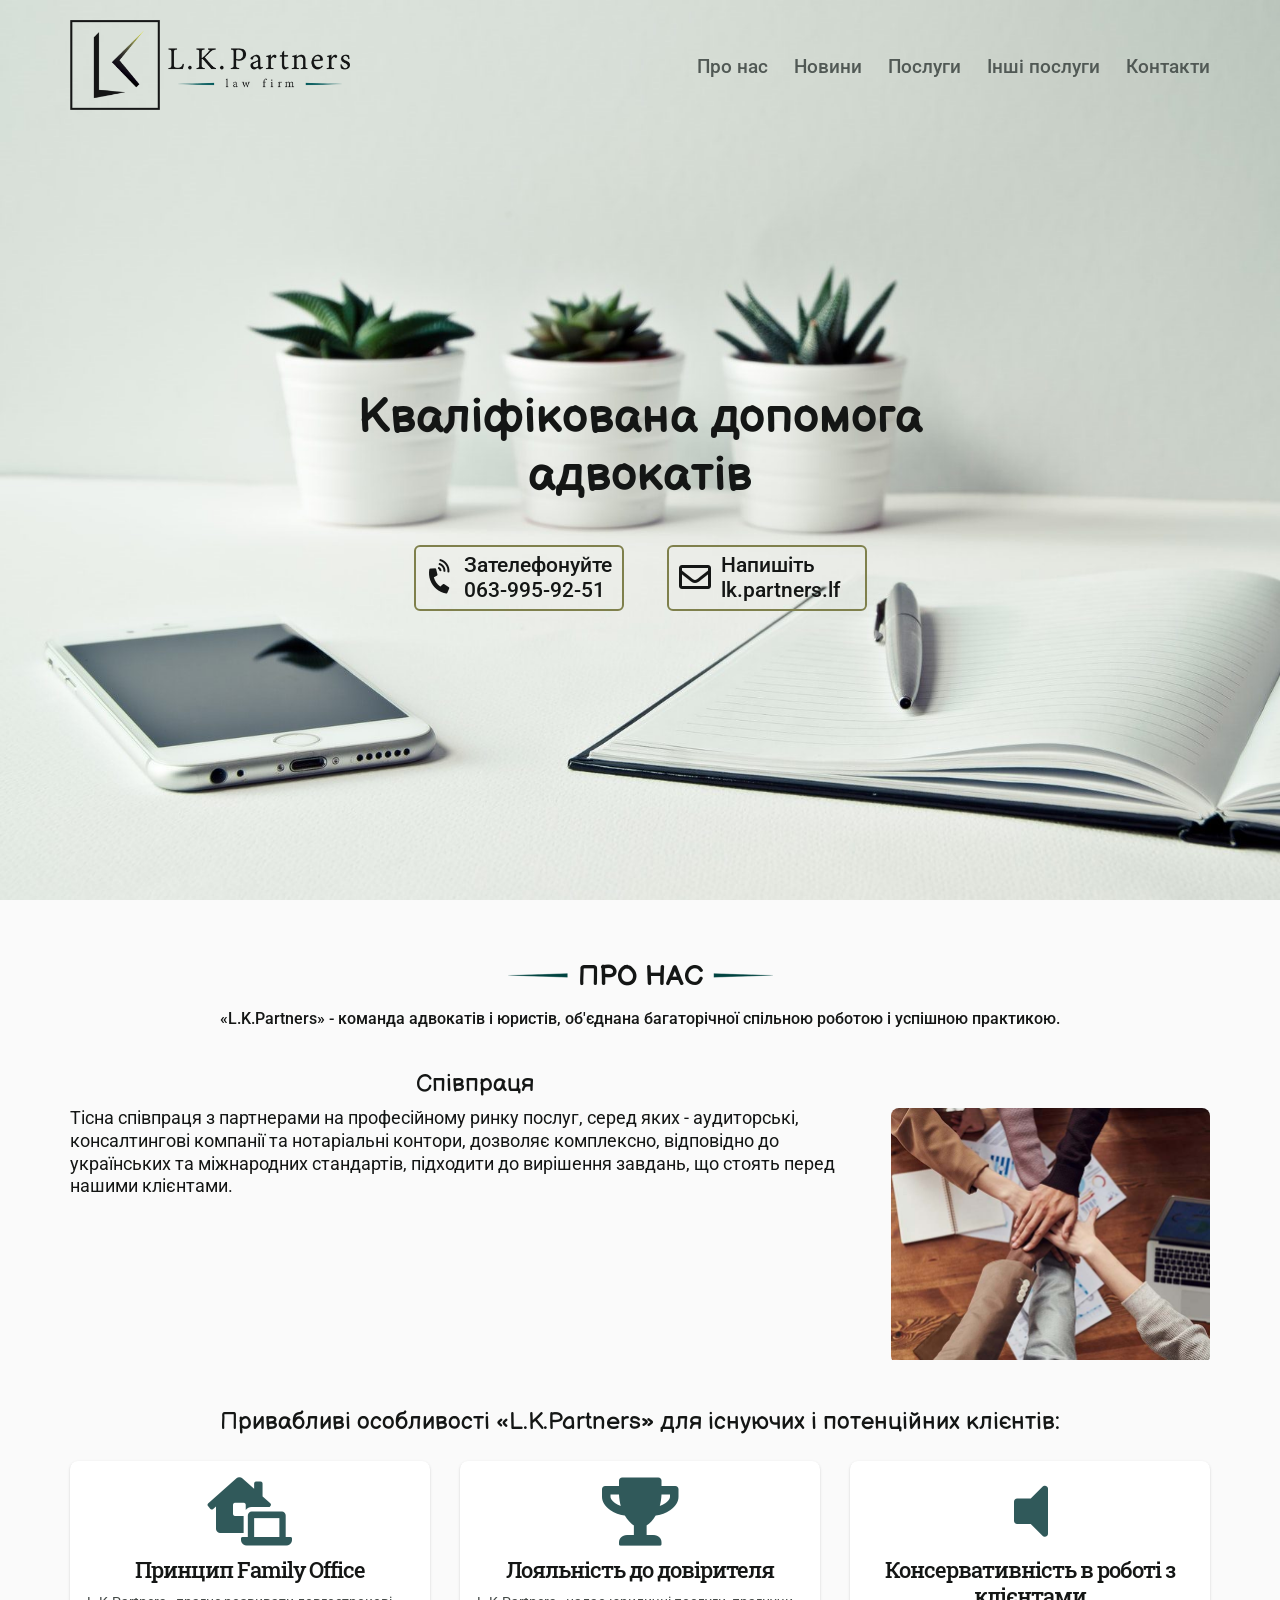
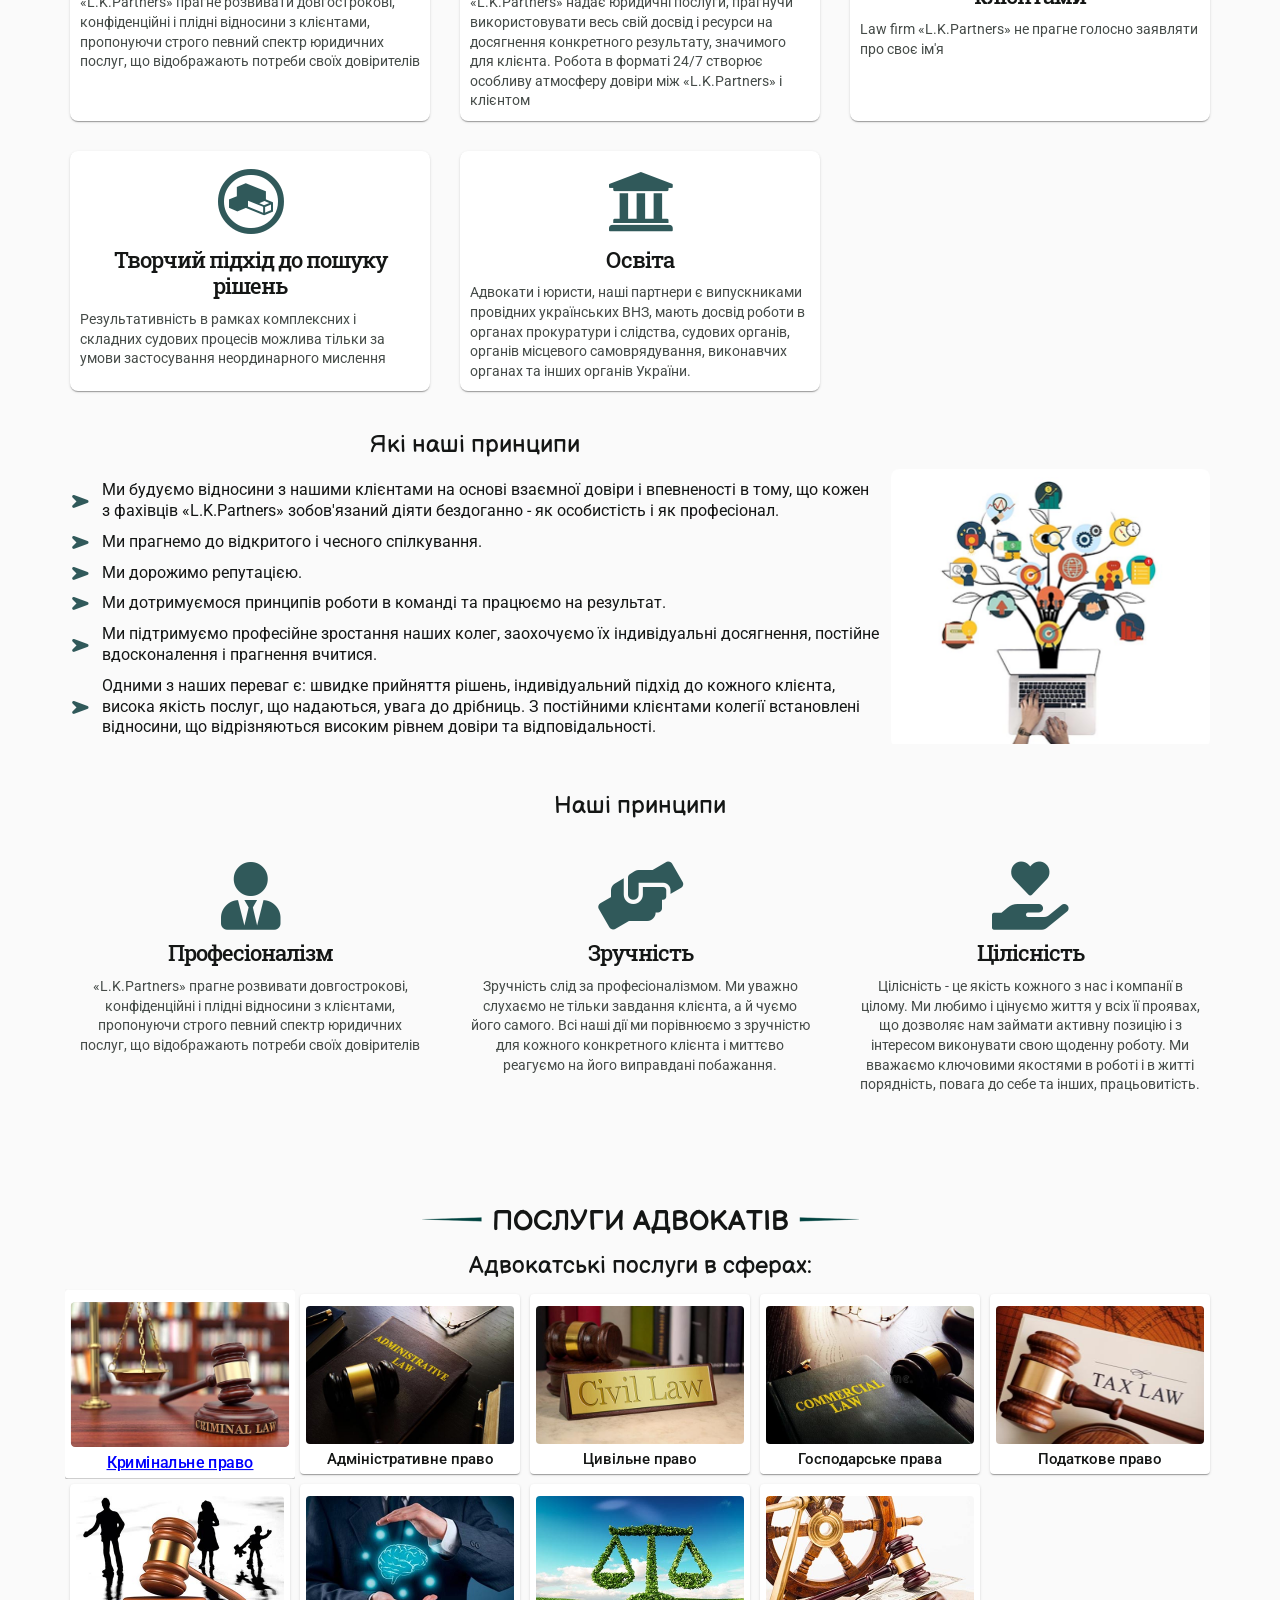
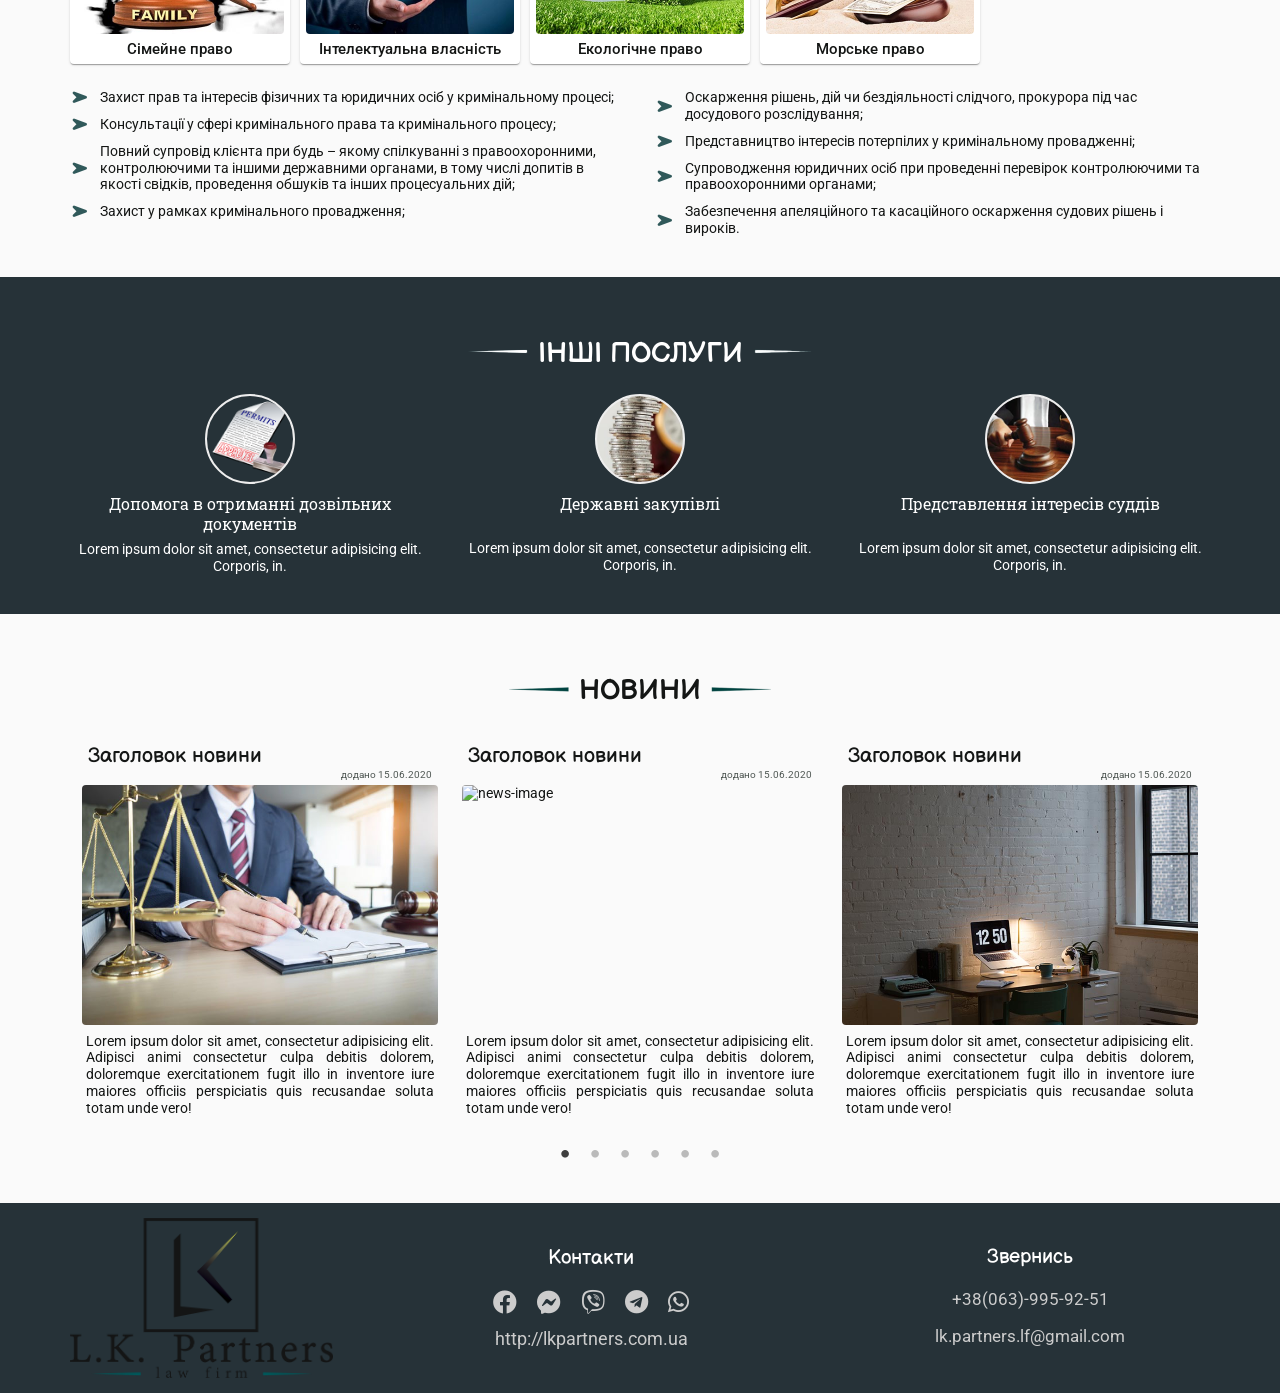
==== docs/index.html @ eb54e9d0 "make one tabs" ====
<!DOCTYPE html>
<html lang="ua">
<head>
    <meta charset="UTF-8">
    <meta name="keywords" content="lkpartners l.k.partners lkpartners.com.ua">
    <meta name="viewport"
          content="width=device-width, user-scalable=yes, initial-scale=1.0">
    <meta http-equiv="X-UA-Compatible" content="ie=edge">
    <title>L.K. Partners</title>
    <link type="image/png" rel="shortcut icon" href="img/logo16.ico">
    <link href="https://fonts.googleapis.com/css2?family=Roboto+Slab:wght@500&display=swap" rel="stylesheet">
    <link href="https://fonts.googleapis.com/css2?family=Roboto:ital,wght@0,300;0,400;0,500;0,700;1,400;1,500&display=swap" rel="stylesheet">
    <link href="https://fonts.googleapis.com/css2?family=Balsamiq+Sans:ital,wght@0,400;0,700;1,400;1,700&display=swap" rel="stylesheet">
    <link rel="stylesheet" href="css/slick.css">
    <link rel="stylesheet" href="css/slick-theme.css">
    <link rel="stylesheet" href="css/style.css">
</head>
<body>

    <header class="header pos-relative">
        <div class="header__wrapper">
            <div class="container d-flex align-items-center justify-content-between pos-relative">
                <a href="http://lkpartners.com.ua" class="header__logo">
                    <img src="img/logo-1.png" alt="lkpartners-logo">
                </a>
                <nav class="nav">
                    <div class="nav__btn">
                        <span class="nav__btn-bar"></span>
                        <span class="nav__btn-bar"></span>
                        <span class="nav__btn-bar"></span>
                    </div>
                    <ul class="nav__list d-flex align-items-center justify-content-between flex-wrap flex-md-column align-items-md-start pos-relative">
                        <li class="nav__close">
                            <i class="fas fa-times"></i>
                        </li>
                        <li class="nav__item"><a class="nav__link" href="#about">Про нас</a></li>
                        <li class="nav__item"><a class="nav__link" href="#news">Новини</a></li>
                        <li class="nav__item"><a class="nav__link" href="#services">Послуги</a></li>
                        <li class="nav__item"><a class="nav__link" href="#other-services">Інші послуги</a></li>
                        <li class="nav__item"><a class="nav__link" href="#contacts">Контакти</a></li>
                    </ul>
                </nav>
            </div>
        </div>

        <div class="header__info">
            <h1 class="header__title">Кваліфікована допомога адвокатів</h1>
            <div class="header__buttons text-center">
                <a class="btn btn--phone text-left" href="tel:+30639959251">
                    <div class="btn__text">
                        <span>Зателефонуйте</span>
                        <span>063-995-92-51</span>
                    </div>
                </a>
                <a class="btn btn--email text-left" href="mailto:lk.partners.lf@gmail.com">
                    <div class="btn__text">
                        <span>Напишіть</span>
                        <span>lk.partners.lf</span>
                    </div>
                </a>
            </div>
        </div>
    </header>
    <!-- / header -->
    <main>
        <section class="section about" id="about">
            <div class="container">
                <h2 class="section__title">Про нас</h2>
                <h3 class="section__subtitle">«L.K.Partners» - команда адвокатів і юристів, об'єднана багаторічної спільною роботою і успішною практикою.</h3>
                <article class="about__coop clearfix">
                    <div class="about__img">
                        <img src="img/cooperation.jpg" alt="cooperation-img">
                    </div>
                    <h4 class="about__coop-title">Співпраця</h4>
                    <p class="about__coop-text">Тісна співпраця з партнерами на професійному ринку послуг, серед яких - аудиторські, консалтингові компанії та нотаріальні контори, дозволяє комплексно, відповідно до українських та міжнародних стандартів, підходити до вирішення завдань, що стоять перед нашими клієнтами.</p>
                </article>
                <section class="about__coop">
                    <h4 class="about__coop-title mb-4">Привабливі особливості «L.K.Partners» для існуючих і потенційних клієнтів:</h4>
                    <div class="row mt-4">
                        <div class="d-flex  col-4 col-sm-6 col-xs-12">
                            <article class="cart">
                                <h4 class="cart__title cart__title--house">Принцип Family Office</h4>
                                <p class="cart__text">«L.K.Partners» прагне розвивати довгострокові, конфіденційні і плідні відносини з клієнтами, пропонуючи строго певний спектр юридичних послуг, що відображають потреби своїх довірителів</p>
                            </article>
                        </div>
                        <div class="d-flex  col-4 col-sm-6 col-xs-12">
                            <article class="cart">
                                <h4 class="cart__title cart__title--trophy">Лояльність до довірителя</h4>
                                <p class="cart__text">«L.K.Partners» надає юридичні послуги, прагнучи використовувати весь свій досвід і ресурси на досягнення конкретного результату, значимого для клієнта. Робота в форматі 24/7 створює особливу атмосферу довіри між «L.K.Partners» і клієнтом</p>
                            </article>
                        </div>
                        <div class="d-flex  col-4 col-sm-6 col-xs-12">
                            <article class="cart">
                                <h4 class="cart__title cart__title--silent">Консервативність в роботі з клієнтами</h4>
                                <p class="cart__text">Law firm «L.K.Partners» не прагне голосно заявляти про своє ім'я</p>
                            </article>
                        </div>
                        <div class="d-flex  col-4 col-sm-6 col-xs-12">
                            <article class="cart">
                                <h4 class="cart__title cart__title--creative">Творчий підхід до пошуку рішень</h4>
                                <p class="cart__text">Результативність в рамках комплексних і складних судових процесів можлива тільки за умови застосування неординарного мислення</p>
                            </article>
                        </div>
                        <div class="d-flex  col-4 col-sm-6 col-xs-12">
                            <article class="cart">
                                <h4 class="cart__title cart__title--education">Освіта</h4>
                                <p class="cart__text">Адвокати і юристи, наші партнери є випускниками провідних українських ВНЗ, мають досвід роботи в органах прокуратури і слідства, судових органів, органів місцевого самоврядування, виконавчих органах та інших органів України.</p>
                            </article>
                        </div>
                    </div>
                    <article class="about__coop clearfix">
                        <div class="about__img">
                            <img src="img/principles.jpg" alt="principles-img">
                        </div>
                        <h4 class="about__coop-title">Які наші принципи</h4>
                        <ul class="section__list about__coop-text">
                            <li class="section__list-item">Ми будуємо відносини з нашими клієнтами на основі взаємної довіри і впевненості в тому, що кожен з фахівців «L.K.Partners» зобов'язаний діяти бездоганно - як особистість і як професіонал.</li>
                            <li class="section__list-item">Ми прагнемо до відкритого і чесного спілкування.</li>
                            <li class="section__list-item">Ми дорожимо репутацією.</li>
                            <li class="section__list-item">Ми дотримуємося принципів роботи в команді та працюємо на результат.</li>
                            <li class="section__list-item">Ми підтримуємо професійне зростання наших колег, заохочуємо їх індивідуальні досягнення, постійне вдосконалення і прагнення вчитися.</li>
                            <li class="section__list-item">Одними з наших переваг є: швидке прийняття рішень, індивідуальний підхід до кожного клієнта, висока якість послуг, що надаються, увага до дрібниць. З постійними клієнтами колегії встановлені відносини, що відрізняються високим рівнем довіри та відповідальності.</li>
                        </ul>
                    </article>
                </section>
                <section class="about__coop">
                    <h4 class="about__coop-title mb-4 mt-4">Наші принципи</h4>
                    <div class="row">
                        <div class=" col-4 col-sm-6 col-xs-12">
                            <article class="cart1">
                                <h4 class="cart1__title cart1__title--professional">Професіоналізм</h4>
                                <p class="cart1__text">«L.K.Partners» прагне розвивати довгострокові, конфіденційні і плідні відносини з клієнтами, пропонуючи строго певний спектр юридичних послуг, що відображають потреби своїх довірителів</p>
                            </article>
                        </div>
                        <div class=" col-4 col-sm-6 col-xs-12">
                            <article class="cart1">
                                <h4 class="cart1__title cart1__title--suite">Зручність</h4>
                                <p class="cart1__text">Зручність слід за професіоналізмом. Ми уважно слухаємо не тільки завдання клієнта, а й чуємо його самого. Всі наші дії ми порівнюємо з зручністю для кожного конкретного клієнта і миттєво реагуємо на його виправдані побажання.</p>
                            </article>
                        </div>
                        <div class=" col-4 col-sm-6 col-xs-12">
                            <article class="cart1">
                                <h4 class="cart1__title cart1__title--hand">Цілісність</h4>
                                <p class="cart1__text">Цілісність - це якість кожного з нас і компанії в цілому. Ми любимо і цінуємо життя у всіх її проявах, що дозволяє нам займати активну позицію і з інтересом виконувати свою щоденну роботу. Ми вважаємо ключовими якостями в роботі і в житті порядність, повага до себе та інших, працьовитість.</p>
                            </article>
                        </div>
                    </div>
                </section>
            </div>
        </section>
        <!-- / about section-->
        <section class="section services" id="services">
            <div class="container" id="tabs2">
                <h2 class="section__title">Послуги адвокатів</h2>
                <h3 class="about__coop-title">Адвокатські послуги в сферах:</h3>
                <ul class="services__list services__list--5">
                    <li class="services__list-item"><a class="services__list-link services__list-link--cryminal" href="#cryminal">Кримінальне право</a></li>
                    <li class="services__list-item"><a class="services__list-link services__list-link--admin" href="#admin">Адміністративне право</a></li>
                    <li class="services__list-item"><a class="services__list-link services__list-link--civil" href="#civil">Цивільне право</a></li>
                    <li class="services__list-item"><a class="services__list-link services__list-link--commercial" href="#gosp">Господарське права</a></li>
                    <li class="services__list-item"><a class="services__list-link services__list-link--tax" href="#taxes">Податкове право</a></li>
                    <li class="services__list-item"><a class="services__list-link services__list-link--family" href="#family">Сімейне право</a></li>
                    <li class="services__list-item"><a class="services__list-link services__list-link--intelect" href="#intelect">Інтелектуальна власність</a></li>
                    <li class="services__list-item"><a class="services__list-link services__list-link--environment" href="#eco">Екологічне право</a></li>
                    <li class="services__list-item"><a class="services__list-link services__list-link--maritime" href="#sea">Морське право</a></li>
                </ul>

                <div class="row" id="taxes">
                    <div class="col-6 col-xs-12">
                        <ul class="section__list">
                            <li class="section__list-item">Повну аналітику рішень податкової інстанції;</li>
                            <li class="section__list-item">Аналіз поточної ситуації і розробку варіантів подальших дій;</li>
                            <li class="section__list-item">Повний спектр послуг із забезпечення правомірного захисту інтересів клієнта в судових інстанціях.</li>
                            <li class="section__list-item">Оскарження податкових-повідомлень рішень у адміністративному порядку/судовому порядку.</li>
                        </ul>
                    </div>
                    <div class="col-6 col-xs-12">
                        <ul class="section__list mt-xs-0">
                            <li class="section__list-item">Розблокування /оскарження у адміністративному та судовому порядку рішень податкової про зупинку реєстрації (відмову у реєстрації) податкових накладних.</li>
                            <li class="section__list-item">Оскарження у судовому порядку рішень податкової про включення юридичної особи до переліку ризикових</li>
                        </ul>
                    </div>
                </div>
                 <!--/ #taxes-->
                <div class="row" id="family">
                    <div class="col-6 col-xs-12">
                        <ul class="section__list">
                            <li class="section__list-item">Підготовка позовної заяви та представництво інтересів у суді пов’язаних із розірванням шлюбу</li>
                            <li class="section__list-item">Поділ майна подружжя.</li>
                            <li class="section__list-item">Поділ майна, спільно нажитого в цивільному шлюбі.</li>
                            <li class="section__list-item">Аліментні спори.</li>
                            <li class="section__list-item">Спори про опіку над дитиною.</li>
                        </ul>
                    </div>
                    <div class="col-6 col-xs-12">
                        <ul class="section__list mt-xs-0">
                            <li class="section__list-item">Визначення місця проживання неповнолітньої дитини;</li>
                            <li class="section__list-item">Спори щодо встановлення місця проживання дитини.</li>
                            <li class="section__list-item">Отримання дозволу від батька на виїзд дитини за кордон.</li>
                            <li class="section__list-item">Позбавлення батьківських прав.</li>
                            <li class="section__list-item">Усиновлення.</li>
                        </ul>
                    </div>
                </div>
                <!--/ #family-->
                <div class="row" id="intelect">
                    <div class="col-12 mt-2">
                        <p><strong>Право інтелектуальної власності</strong> — це право особи на результат інтелектуальної, творчої діяльності або на інший об’єкт права інтелектуальної власності. Право інтелектуальної власності становлять особисті майнові та немайнові права інтелектуальної власності. Право інтелектуальної власності є непорушним. Ніхто не може бути позбавлений права інтелектуальної власності чи обмежений у його здійсненні. Якщо Ваші права  намагається зазіхнути або вже зазіхнув на Ваші законні права, адвокат з інтелектуальної власності захистить права та інтереси в судовому порядку.</p>
                        <h5 class="mt-3 text-center ff-balsamic fz-15">Адвокатське об’єднання «L.K. PARTNERS» надає нашим Клієнтам комплексний <strong>захист прав інтелектуальної власності</strong>, включаючи усі необхідні юридичні послуги:</h5>
                    </div>
                    <div class="col-6 col-xs-12">
                        <ul class="section__list">
                            <li class="section__list-item">Юридична консультація та аналіз ситуації клієнта;</li>
                            <li class="section__list-item">Правова оцінка об’єкта;</li>
                            <li class="section__list-item">Вирішення спору на стадії досудових розглядів;</li>
                            <li class="section__list-item">Захист і представництво Клієнта в суді;</li>
                        </ul>
                    </div>
                    <div class="col-6 col-xs-12">
                        <ul class="section__list">
                            <li class="section__list-item">Підготовка претензій про порушення інтелектуальних прав;</li>
                            <li class="section__list-item">Проведення реєстрації авторських прав в Україні;</li>
                            <li class="section__list-item">Супровід реєстрації договорів про авторські права;</li>
                        </ul>
                    </div>
                    <div class="col-12">
                        <h5 class="mt-3 text-center ff-balsamic fz-15">Адвокатське об’єднання «L.K. PARTNERS» надає послуги щодо складення договорів у сфері інтелектуальної власності: </h5>
                    </div>
                    <div class="col-6 col-xs-12">
                        <ul class="section__list">
                            <li class="section__list-item">Ліцензія на використання об’єкта права інтелектуальної власності;</li>
                            <li class="section__list-item">Ліцензійний договір;</li>
                            <li class="section__list-item">Договір про створення за замовленням і використання об’єкта права інтелектуальної власності;</li>
                            <li class="section__list-item">Договір про передання виключних майнових прав інтелектуальної власності;</li>
                            <li class="section__list-item">Інший договір щодо розпоряджання майновими правами інтелектуальної власності.</li>
                            <li class="section__list-item">Договір про розподіл майнових прав на службовий твір;</li>
                            <li class="section__list-item">Договір між співавторами твору;</li>
                            <li class="section__list-item">Договір про передачу (відчуження) майнових прав суб’єктів авторського права і суміжних прав;</li>
                            <li class="section__list-item">Договір про передачу виключного (невиключного) права на використання об’єктів авторського права і суміжних прав;</li>
                        </ul>
                    </div>
                    <div class="col-6 col-xs-12">
                        <ul class="section__list">
                            <li class="section__list-item">Договір замовлення;</li>
                            <li class="section__list-item">Договір про колективне управління майновими правами суб’єктів авторського права і суміжних прав;</li>
                            <li class="section__list-item">Договір між організацією колективного управління та особою, яка використовує об’єкти авторського права і суміжних прав;</li>
                            <li class="section__list-item">Договір про виплату відрахувань виробниками та імпортерами обладнання і матеріальних носіїв, із застосуванням яких у домашніх умовах можна здійснити відтворення творів і виконань, зафіксованих у фонограмах та відеограмах;</li>
                            <li class="section__list-item">Договір про виплату винагороди за використання опублікованих з комерційною метою фонограм, відеограм, їх примірників та зафіксованих у них виконань (стаття 43 Закону);</li>
                            <li class="section__list-item">Інші договори у сфері авторського права і суміжних прав.</li>
                        </ul>
                    </div>
                    <div class="col-12">
                        <h5 class="mt-3 text-center ff-balsamic fz-15">При складанні проекту договору у сфері інтелектуальної власності адвокатське об’єднання «L.K. PARTNERS» ураховує усі обов’язкові (істотні) умови договору, а саме:</h5>
                    </div>
                    <div class="col-6 col-xs-12">
                        <ul class="section__list">
                            <li class="section__list-item">Вид ліцензії;</li>
                            <li class="section__list-item">Конкретні права, що надаються за договором;</li>
                            <li class="section__list-item">Спосіб (способи) використання об’єкта авторського права і суміжних прав;</li>
                        </ul>
                    </div>
                    <div class="col-6 col-xs-12">
                        <ul class="section__list">
                            <li class="section__list-item">Строк дії договору;</li>
                            <li class="section__list-item">Територія, на яку поширюється передаване право;</li>
                            <li class="section__list-item">Розмір, порядок і строки виплати винагороди за використання об’єкта авторського права і суміжних прав.</li>
                        </ul>
                    </div>
                    <div class="col-12">
                        <h5 class="mt-3 text-center ff-balsamic fz-15">Також ми враховуємо окремі побажання клієнта щодо інших умов договору. До інших умов, які доцільно включити у договір, слід віднести:</h5>
                    </div>
                    <div class="col-6 col-xs-12">
                        <ul class="section__list">
                            <li class="section__list-item">Визначення термінів, що використовуються в договорі, якщо вони мають свої особливості практичного застосування;</li>
                            <li class="section__list-item">Передбачення відповідальності сторін договору;</li>
                            <li class="section__list-item">Врегулювання спірних проблемних питань, пов’язаних із договірними відносинами;</li>
                        </ul>
                    </div>
                    <div class="col-6 col-xs-12">
                        <ul class="section__list">
                            <li class="section__list-item">Визначення тиражу виготовлення примірників твору (щодо видавничого договору);</li>
                            <li class="section__list-item">Дії сторін у разі виникнення форс-мажорних обставин;</li>
                            <li class="section__list-item">Та інші необхідні умови, визначені на розсуд сторін договору.</li>
                        </ul>
                    </div>
                </div>
                <!--/ #intelect-->
                <div class="row" id="eco">
                    <div class="col-12 ">
                        <h5 class="mt-3 text-center ff-balsamic fz-15">Найбільш поширеними справами, з якими найчастіше стикаються наші адвокати при веденні справ даної категорії є:</h5>
                        <ul class="section__list">
                            <li class="section__list-item">Консультування фізичних, юридичних осіб і підприємців з питань екологічного законодавства, ведення екологічної звітності, в сфері застосування, в тому числі, фіто-санітарного, санітарно-епідеміологічного законодавства, розробка правил екологічної безпеки або застосування норм екологічного законодавства в поточній діяльності;</li>
                            <li class="section__list-item">Оформлення та отримання різних дозвільних документів: оформлення та реєстрація технічних умов (на товар, продукцію), отримання дозвільної документації, відповідно до санітарно-епідеміологічного законодавства, отримання ліцензій та дозволів, отримання документів в сфері надрокористування, дозвіл на користування живими ресурсами, оформлення права користування лісом, спеціальне водокористування, дозвіл на утилізацію відходів, оформлення дозволів на видобуток ресурсів з надр, гірничих відводів, земельних ділянок дл я розробки надр, юридична допомога при отриманні у власність природних об'єктів та інше .;</li>
                            <li class="section__list-item">Правовий аналіз документації (договорів, нормативів і т.д.) на предмет відповідності нормам екологічного права;</li>
                            <li class="section__list-item">Розробка договорів з урахуванням вимог екологічних норм і правил, у тому числі з встановленням гранично допустимих нормативів викидів;</li>
                            <li class="section__list-item">Правовий супровід при зверненні за проведенням екологічної експертизи виробничих об'єктів;</li>
                            <li class="section__list-item">Захист інтересів клієнта при розгляді спорів, пов'язаних з претензіями контрольних і наглядових органів про відшкодування екологічного збитку, представництво в органах Державної екологічної інспекції, суді,</li>
                            <li class="section__list-item">Захист від штрафів, санкцій і звинувачень, від залучення до адміністративної, кримінальної відповідальності за порушення в сфері екологічних правопорушень, захист від неякісної продукції, захист від забруднень житлових зон;</li>
                            <li class="section__list-item">Відшкодування шкоди, заподіяної здоров'ю та (або) майну фізичної особи в результаті негативного впливу на навколишнє середовище, відшкодування шкоди, заподіяної майну юридичної особи внаслідок негативного впливу на навколишнє середовище; Ведення екологічних суперечок - напрямок практики, яким готові зайнятися найбільш досвідчені адвокати по екологічного права, які мають значні пізнання галузевого законодавства, різних технічних вимог, правової доктрини і судової практики. Завдяки ретельній попередній опрацювання питання ми маємо один з найвищих показників виграних екологічних суперечок.</li>
                        </ul>
                    </div>
                </div>
                 <!--/ #eco-->
                <div class="row" id="sea">
                    <div class="col-6 col-xs-12">
                        <ul class="section__list">
                            <li class="section__list-item">Спори, пов'язані з коносаментами і договорами фрахтування судна;</li>
                            <li class="section__list-item">Сіткнення суден, посадка на мілину, загальні аварії;</li>
                            <li class="section__list-item">Спори щодо небезпечних портів і причалів;</li>
                            <li class="section__list-item">Сятування, буксирування, підйом затонулих суден;</li>
                            <li class="section__list-item">Сатримання, арешт і звільнення судів від арешту;</li>
                            <li class="section__list-item">Суднобудування і ремонт суден, покупка і продаж судів, а також питання корпоративних поглинань і акціонерних угод, реєстрація іпотеки судів;</li>
                            <li class="section__list-item">Поліси морського страхування і перестрахування, а також страхові суперечки (включаючи страхування відповідальності перед третіми особами;</li>
                        </ul>
                    </div>
                    <div class="col-6 col-xs-12">
                        <ul class="section__list mt-xs-0">
                            <li class="section__list-item">Позови і претензії з боку пасажирів та екіпажу, травми і професійні захворювання;</li>
                            <li class="section__list-item">Екологічної шкоди, розлив бункерного палива та забруднення навколишнього середовища, питання утилізації суден;</li>
                            <li class="section__list-item">Консультування судновласників, фрахтувальників і вантажовласників з усіх аспектів піратських нападів, включаючи юридичні та практичні аспекти реагування на захоплення суден, їх звільнення, страхування судів і зниження ймовірності подібних подій в майбутньому;</li>
                            <li class="section__list-item">Взаємодія з місцевими та міжнародними органами, представлення інтересів клієнтів в ході офіційних розслідувань і інспекцій</li>
                            <li class="section__list-item">Яхтинг (продаж, покупка, договори на будівництво нових яхт, страхування, фінансування, суперечки з фрахтування, комерційні суперечки).</li>
                        </ul>
                    </div>
                </div>
                <!-- / #sea-->
                <div class="row" id="cryminal">
                    <div class="col-6 col-xs-12">
                        <ul class="section__list">
                            <li class="section__list-item">Захист прав та інтересів фізичних та юридичних осіб у кримінальному процесі;</li>
                            <li class="section__list-item">Консультації у сфері кримінального права та кримінального процесу;</li>
                            <li class="section__list-item">Повний супровід клієнта при будь – якому спілкуванні з правоохоронними, контролюючими та іншими державними органами, в тому числі допитів в якості свідків, проведення обшуків та інших процесуальних дій;</li>
                            <li class="section__list-item">Захист у рамках кримінального провадження;</li>
                        </ul>
                    </div>
                    <div class="col-6 col-xs-12">
                        <ul class="section__list mt-xs-0">
                            <li class="section__list-item">Оскарження рішень, дій чи бездіяльності слідчого, прокурора під час досудового розслідування;</li>
                            <li class="section__list-item">Представництво інтересів потерпілих у кримінальному провадженні;</li>
                            <li class="section__list-item">Супроводження юридичних осіб при проведенні перевірок контролюючими та правоохоронними органами;</li>
                            <li class="section__list-item">Забезпечення апеляційного та касаційного оскарження судових рішень і вироків.</li>
                        </ul>
                    </div>
                </div>
                <!--/ #cryminal-->
                <div class="row" id="admin">
                    <div class="col-6 col-xs-12">
                        <ul class="section__list">
                            <li class="section__list-item">Lorem ipsum dolor sit amet.Lorem ipsum dolor sit amet.</li>
                            <li class="section__list-item">захист у рамках кримінального провадженнязахист у рамках кримінального провадження;;</li>
                        </ul>
                    </div>
                    <div class="col-6 col-xs-12">
                        <ul class="section__list mt-xs-0">
                            <li class="section__list-item"> Lorem ipsum dolor sit amet. Lorem ipsum dolor sit amet.</li>
                            <li class="section__list-item">Lorem ipsum dolor sit amet. Lorem ipsum dolor sit amet.</li>
                        </ul>
                    </div>
                </div>
                <!--/ #admin-->
                <div class="row" id="civil">
                    <div class="col-6 col-xs-12">
                        <ul class="section__list" >
                            <li class="section__list-item">Визнання і припинення права власності;</li>
                            <li class="section__list-item">Стягнення заборгованості;</li>
                            <li class="section__list-item">Спадкування;</li>
                            <li class="section__list-item">Захист прав інтелектуальної власності;</li>
                            <li class="section__list-item">Захист прав споживачів;</li>
                            <li class="section__list-item">Відшкодування матеріальної та моральної шкоди;</li>
                            <li class="section__list-item">Визнання договору недійсним, визнання договору укладеним, розірвання договору;</li>
                        </ul>
                    </div>
                    <div class="col-6 col-xs-12">
                        <ul class="section__list mt-xs-0">
                            <li class="section__list-item">Поділ спільної власності, поділ часткової власності в натурі, встановлення порядку користування майном;</li>
                            <li class="section__list-item">Захист честі, гідності і ділової репутації;</li>
                            <li class="section__list-item">Кредитні спори;</li>
                            <li class="section__list-item">Встановлення фактів, що мають юридичне значення;</li>
                            <li class="section__list-item">Витребування майна з чужого володіння та інші спори;</li>
                        </ul>
                    </div>
                </div>
                <!--/ #civil-->
                <div class="row" id="gosp">
                    <div class="col-6 col-xs-12">
                        <ul class="section__list">
                            <li class="section__list-item">Стягнення дебіторської заборгованості</li>
                            <li class="section__list-item">Відшкодування збитків, матеріальної шкоди</li>
                            <li class="section__list-item">Стягнення штрафних санкцій</li>
                            <li class="section__list-item">Визнання договорів недійсними</li>
                            <li class="section__list-item">Захист прав власності</li>
                            <li class="section__list-item">Складання будь-яких процесуальних документів (договорів, угод, *претензій, позовів, заперечень, скарг і клопотань), а також юридичний аналіз документів;</li>
                        </ul>
                    </div>
                    <div class="col-6 col-xs-12">
                        <ul class="section__list mt-xs-0">
                            <li class="section__list-item">Представництво інтересів юридичної особи або приватного підприємця в господарському суді;</li>
                            <li class="section__list-item">Оскарження рішень суду, представництво інтересів клієнта в рамках апеляційного та касаційного провадження;</li>
                            <li class="section__list-item">Супровід процедури банкрутства;</li>
                        </ul>
                    </div>
                </div>
                <!--/ #gosp-->
            </div>
            <!-- / #tabs2-->
        </section>
        <!-- / services section-->
        <section class="section other-services" id="other-services">
            <div class="container">
                <h2 class="section__title section__title--white mb-4">Інші послуги</h2>
                <div class="row">
                    <div class=" col-4 col-sm-6 col-xs-12">
                        <article class="roundcard">
                            <h3 class="roundcard__title roundcard__title--documents">Допомога в отриманні дозвільних документів</h3>
                            <div class="roundcard__text text-center">Lorem ipsum dolor sit amet, consectetur adipisicing elit. Corporis, in.</div>
                        </article>
                    </div>
                    <div class=" col-4 col-sm-6 col-xs-12">
                        <article class="roundcard">
                            <h3 class="roundcard__title roundcard__title--buy">Державні закупівлі</h3>
                            <div class="roundcard__text text-center">Lorem ipsum dolor sit amet, consectetur adipisicing elit. Corporis, in.</div>
                        </article>
                    </div>
                    <div class=" col-4 col-sm-6 col-xs-12">
                        <article class="roundcard">
                            <h3 class="roundcard__title roundcard__title--judges">Представлення інтересів суддів</h3>
                            <div class="roundcard__text text-center">Lorem ipsum dolor sit amet, consectetur adipisicing elit. Corporis, in.</div>
                        </article>
                    </div>
                </div>
            </div>
        </section>
        <!-- / other-services section-->
        <section class="news section" id="news">
            <div class="container">
                <h2 class="section__title mb-4">Новини</h2>
                <div class="news__slider">
                    <article class="news__item">
                        <h5 class="news__item-title">Заголовок новини</h5>
                        <span class="news__item-date">додано 15.06.2020</span>
                        <a class="news__item-img" href="#">
                            <img class="news__item-pic" src="img/lawyer.jpg" alt="news-image">
                        </a>
                        <div class="news__item-text">Lorem ipsum dolor sit amet, consectetur adipisicing elit. Adipisci animi consectetur culpa debitis dolorem, doloremque exercitationem fugit illo in inventore iure maiores officiis perspiciatis quis recusandae soluta totam unde vero!</div>
                    </article>
                    <article class="news__item">
                        <h5 class="news__item-title">Заголовок новини</h5>
                        <span class="news__item-date">додано 15.06.2020</span>
                        <a class="news__item-img" href="#">
                            <img class="news__item-pic" src="img/hummer-img.jpg" alt="news-image">
                        </a>
                        <div class="news__item-text">Lorem ipsum dolor sit amet, consectetur adipisicing elit. Adipisci animi consectetur culpa debitis dolorem, doloremque exercitationem fugit illo in inventore iure maiores officiis perspiciatis quis recusandae soluta totam unde vero!</div>
                    </article>
                    <article class="news__item">
                        <h5 class="news__item-title">Заголовок новини</h5>
                        <span class="news__item-date">додано 15.06.2020</span>
                        <a class="news__item-img" href="#">
                            <img class="news__item-pic" src="img/banner1.jpg" alt="news-image">
                        </a>
                        <div class="news__item-text">Lorem ipsum dolor sit amet, consectetur adipisicing elit. Adipisci animi consectetur culpa debitis dolorem, doloremque exercitationem fugit illo in inventore iure maiores officiis perspiciatis quis recusandae soluta totam unde vero!</div>
                    </article>
                    <article class="news__item">
                        <h5 class="news__item-title">Заголовок новини</h5>
                        <span class="news__item-date">додано 15.06.2020</span>
                        <a class="news__item-img" href="#">
                            <img  class="news__item-pic" src="img/banner2.jpg" alt="news-image">
                        </a>
                        <div class="news__item-text">Lorem ipsum dolor sit amet, consectetur adipisicing elit. Adipisci animi consectetur culpa debitis dolorem, doloremque exercitationem fugit illo in inventore iure maiores officiis perspiciatis quis recusandae soluta totam unde vero!</div>
                    </article>
                    <article class="news__item">
                        <h5 class="news__item-title">Заголовок новини</h5>
                        <span class="news__item-date">додано 15.06.2020</span>
                        <a class="news__item-img" href="#">
                            <img class="news__item-pic" src="img/banner3.jpg" alt="news-image">
                        </a>
                        <div class="news__item-text">Lorem ipsum dolor sit amet, consectetur adipisicing elit. Adipisci animi consectetur culpa debitis dolorem, doloremque exercitationem fugit illo in inventore iure maiores officiis perspiciatis quis recusandae soluta totam unde vero!</div>
                    </article>
                    <article class="news__item">
                        <h5 class="news__item-title">Заголовок новини</h5>
                        <span class="news__item-date">додано 15.06.2020</span>
                        <a class="news__item-img" href="#">
                            <img class="news__item-pic" src="img/banner0.jpg" alt="news-image">
                        </a>
                        <div class="news__item-text">Lorem ipsum dolor sit amet, consectetur adipisicing elit. Adipisci animi consectetur culpa debitis dolorem, doloremque exercitationem fugit illo in inventore iure maiores officiis perspiciatis quis recusandae soluta totam unde vero!</div>
                    </article>
                </div>
            </div>
        </section>
    </main>
    <!-- /main -->
    <footer class="footer d-flex align-items-center" id="contacts">
        <div class="container">
            <div class="row align-items-center">
                <div class="col-3 d-flex align-items-center d-sm-none">
                    <img src="img/logo.png" alt="lkpartners-logo">
                </div>
                <div class="col-5 col-sm-6 col-xs-12 text-center mb-xs-3">
                    <h5 class="footer__title mb-3 mb-xs-2">Контакти</h5>
                    <nav class="footer__nav">
                        <a class="footer__nav-link" href="#">
                            <i class="fab fa-facebook"></i>
                        </a>
                        <a class="footer__nav-link" href="#"><i class="fab fa-facebook-messenger"></i></a>
                        <a class="footer__nav-link" href="#"><i class="fab fa-viber"></i></a>
                        <a class="footer__nav-link" href="#"><i class="fab fa-telegram"></i></a>
                        <a class="footer__nav-link" href="#"><i class="fab fa-whatsapp"></i></a>
                        <a class="footer__nav-link-last mt-2 link-decor-on-hover" href="http://lkpartners.com.ua">http://lkpartners.com.ua</a>
                    </nav>
                </div>
                <div class="col-4 col-sm-6 col-xs-12 text-center footer__col-4">
                    <h5 class="footer__title text-center mb-3 mb-xs-2">Звернись</h5>
                    <a class="footer__phone mb-2 mb-xs-1 link-decor-on-hover" href="tel:+30639959251">+38(063)-995-92-51</a>
                    <a class="footer__phone link-decor-on-hover" href="mailto:lk.partners.lf@gmail.com">lk.partners.lf@gmail.com</a>
                </div>
            </div>
        </div>
    </footer>
    <!-- / footer -->

    <!-- jquery -->
    <script src="js/jquery-3.5.1.js"></script>

    <script src="js/jquery-ui.min.js"></script>

    <script src="js/slick.min.js"></script>

    <!-- nav scripts-->
    <script src="js/init.js"></script>
</body>
</html>
---- docs/css/style.css ----
a,abbr,acronym,address,applet,article,aside,audio,b,big,blockquote,body,canvas,caption,center,cite,code,dd,del,details,dfn,div,dl,dt,em,embed,fieldset,figcaption,figure,footer,form,h1,h2,h3,h4,h5,h6,header,hgroup,html,i,iframe,img,ins,kbd,label,legend,li,mark,menu,nav,object,ol,output,p,pre,q,ruby,s,samp,section,small,span,strike,strong,sub,summary,sup,table,tbody,td,tfoot,th,thead,time,tr,tt,u,ul,var,video{margin:0;padding:0;border:0;outline:0;font-size:100%;font:inherit;vertical-align:baseline}article,aside,details,figcaption,figure,footer,header,hgroup,menu,nav,section{display:block}*,::after,::before{box-sizing:border-box}a{color:inherit;text-decoration:none;cursor:pointer;display:inline-block}img{width:100%;height:auto}ol,ul{list-style:none}blockquote,q{quotes:none}blockquote:after,blockquote:before,q:after,q:before{content:''}button,input,textarea{outline:0;border:none}textarea{resize:vertical}button{cursor:pointer}table{border-collapse:collapse;border-spacing:0}.d-flex{display:flex}.flex-row{flex-direction:row!important}.flex-column{flex-direction:column!important}.flex-row-reverse{flex-direction:row-reverse!important}.flex-column-reverse{flex-direction:column-reverse!important}.flex-wrap{flex-wrap:wrap!important}.flex-nowrap{flex-wrap:nowrap!important}.flex-wrap-reverse{flex-wrap:wrap-reverse!important}.justify-content-start{justify-content:flex-start!important}.justify-content-end{justify-content:flex-end!important}.justify-content-center{justify-content:center!important}.justify-content-between{justify-content:space-between!important}.justify-content-around{justify-content:space-around!important}.align-items-start{align-items:flex-start!important}.align-items-end{align-items:flex-end!important}.align-items-center{align-items:center!important}.align-items-baseline{align-items:baseline!important}.align-items-stretch{align-items:stretch!important}.align-content-start{align-content:flex-start!important}.align-content-end{align-content:flex-end!important}.align-content-center{align-content:center!important}.align-content-between{align-content:space-between!important}.align-content-around{align-content:space-around!important}.align-content-stretch{align-content:stretch!important}.align-self-auto{align-self:auto!important}.align-self-start{align-self:flex-start!important}.align-self-end{align-self:flex-end!important}.align-self-center{align-self:center!important}.align-self-baseline{align-self:baseline!important}.align-self-stretch{align-self:stretch!important}.container{padding:0 15px;max-width:1170px;margin:0 auto}.container-fluid{width:100%;padding:0 15px}.row{display:flex;flex-wrap:wrap;margin-right:-15px;margin-left:-15px}.no-gutters{margin-right:0;margin-left:0}.no-gutters>.col,.no-gutters>[class*=col-]{padding-right:0;padding-left:0}.col,.col-1,.col-10,.col-11,.col-12,.col-2,.col-3,.col-4,.col-5,.col-6,.col-7,.col-8,.col-9,.col-auto,.col-lg,.col-lg-1,.col-lg-10,.col-lg-11,.col-lg-12,.col-lg-2,.col-lg-3,.col-lg-4,.col-lg-5,.col-lg-6,.col-lg-7,.col-lg-8,.col-lg-9,.col-lg-auto,.col-md,.col-md-1,.col-md-10,.col-md-11,.col-md-12,.col-md-2,.col-md-3,.col-md-4,.col-md-5,.col-md-6,.col-md-7,.col-md-8,.col-md-9,.col-md-auto,.col-sm,.col-sm-1,.col-sm-10,.col-sm-11,.col-sm-12,.col-sm-2,.col-sm-3,.col-sm-4,.col-sm-5,.col-sm-6,.col-sm-7,.col-sm-8,.col-sm-9,.col-sm-auto,.col-xs,.col-xs-1,.col-xs-10,.col-xs-11,.col-xs-12,.col-xs-2,.col-xs-3,.col-xs-4,.col-xs-5,.col-xs-6,.col-xs-7,.col-xs-8,.col-xs-9,.col-xs-auto{position:relative;width:100%;min-height:1px;padding-right:15px;padding-left:15px}.col{flex-basis:0;flex-grow:1;max-width:100%}.col-auto{flex:0 0 auto;width:auto;max-width:none}.col-1{flex:0 0 8.333333%;max-width:8.333333%}.col-2{flex:0 0 16.666667%;max-width:16.666667%}.col-3{flex:0 0 25%;max-width:25%}.col-3:not(:nth-child(-n+4)){margin-top:30px}.col-4{flex:0 0 33.333333%;max-width:33.333333%}.col-4:not(:nth-child(-n+3)){margin-top:30px}.col-5{flex:0 0 41.666667%;max-width:41.666667%}.col-6{flex:0 0 50%;max-width:50%}.col-7{flex:0 0 58.333333%;max-width:58.333333%}.col-8{flex:0 0 66.666667%;max-width:66.666667%}.col-9{flex:0 0 75%;max-width:75%}.col-10{flex:0 0 83.333333%;max-width:83.333333%}.col-11{flex:0 0 91.666667%;max-width:91.666667%}.col-12{flex:0 0 100%;max-width:100%}.order-first{order:-1}.order-last{order:13}.order-0{order:0}.order-1{order:1}.order-2{order:2}.order-3{order:3}.order-4{order:4}.order-5{order:5}.order-6{order:6}.order-7{order:7}.order-8{order:8}.order-9{order:9}.order-10{order:10}.order-11{order:11}.order-12{order:12}.offset-1{margin-left:8.33333%}.offset-2{margin-left:16.66667%}.offset-3{margin-left:25%}.offset-4{margin-left:33.33333%}.offset-5{margin-left:41.66667%}.offset-6{margin-left:50%}.offset-7{margin-left:58.33333%}.offset-8{margin-left:66.66667%}.offset-9{margin-left:75%}.offset-10{margin-left:83.33333%}.offset-11{margin-left:91.66667%}.m-0{margin:0!important}.mt-0,.my-0{margin-top:0!important}.mr-0,.mx-0{margin-right:0!important}.mb-0,.my-0{margin-bottom:0!important}.ml-0,.mx-0{margin-left:0!important}.m-1{margin:.25rem!important}.mt-1,.my-1{margin-top:.25rem!important}.mr-1,.mx-1{margin-right:.25rem!important}.mb-1,.my-1{margin-bottom:.25rem!important}.ml-1,.mx-1{margin-left:.25rem!important}.m-2{margin:.5rem!important}.mt-2,.my-2{margin-top:.5rem!important}.mr-2,.mx-2{margin-right:.5rem!important}.mb-2,.my-2{margin-bottom:.5rem!important}.ml-2,.mx-2{margin-left:.5rem!important}.m-3{margin:1rem!important}.mt-3,.my-3{margin-top:1rem!important}.mr-3,.mx-3{margin-right:1rem!important}.mb-3,.my-3{margin-bottom:1rem!important}.ml-3,.mx-3{margin-left:1rem!important}.m-4{margin:1.5rem!important}.mt-4,.my-4{margin-top:1.5rem!important}.mr-4,.mx-4{margin-right:1.5rem!important}.mb-4,.my-4{margin-bottom:1.5rem!important}.ml-4,.mx-4{margin-left:1.5rem!important}.m-5{margin:3rem!important}.mt-5,.my-5{margin-top:3rem!important}.mr-5,.mx-5{margin-right:3rem!important}.mb-5,.my-5{margin-bottom:3rem!important}.ml-5,.mx-5{margin-left:3rem!important}/*!
 * Font Awesome Free 5.13.0 by @fontawesome - https://fontawesome.com
 * License - https://fontawesome.com/license/free (Icons: CC BY 4.0, Fonts: SIL OFL 1.1, Code: MIT License)
 */.fa,.fab,.fad,.fal,.far,.fas{-moz-osx-font-smoothing:grayscale;-webkit-font-smoothing:antialiased;display:inline-block;font-style:normal;font-variant:normal;text-rendering:auto;line-height:1}.fa-lg{font-size:1.33333em;line-height:.75em;vertical-align:-.0667em}.fa-xs{font-size:.75em}.fa-sm{font-size:.875em}.fa-1x{font-size:1em}.fa-2x{font-size:2em}.fa-3x{font-size:3em}.fa-4x{font-size:4em}.fa-5x{font-size:5em}.fa-6x{font-size:6em}.fa-7x{font-size:7em}.fa-8x{font-size:8em}.fa-9x{font-size:9em}.fa-10x{font-size:10em}.fa-fw{text-align:center;width:1.25em}.fa-ul{list-style-type:none;margin-left:2.5em;padding-left:0}.fa-ul>li{position:relative}.fa-li{left:-2em;position:absolute;text-align:center;width:2em;line-height:inherit}.fa-border{border:solid .08em #eee;border-radius:.1em;padding:.2em .25em .15em}.fa-pull-left{float:left}.fa-pull-right{float:right}.fa.fa-pull-left,.fab.fa-pull-left,.fal.fa-pull-left,.far.fa-pull-left,.fas.fa-pull-left{margin-right:.3em}.fa.fa-pull-right,.fab.fa-pull-right,.fal.fa-pull-right,.far.fa-pull-right,.fas.fa-pull-right{margin-left:.3em}.fa-spin{-webkit-animation:fa-spin 2s infinite linear;animation:fa-spin 2s infinite linear}.fa-pulse{-webkit-animation:fa-spin 1s infinite steps(8);animation:fa-spin 1s infinite steps(8)}@-webkit-keyframes fa-spin{0%{transform:rotate(0)}100%{transform:rotate(360deg)}}@keyframes fa-spin{0%{transform:rotate(0)}100%{transform:rotate(360deg)}}.fa-rotate-90{transform:rotate(90deg)}.fa-rotate-180{transform:rotate(180deg)}.fa-rotate-270{transform:rotate(270deg)}.fa-flip-horizontal{transform:scale(-1,1)}.fa-flip-vertical{transform:scale(1,-1)}.fa-flip-both,.fa-flip-horizontal.fa-flip-vertical{transform:scale(-1,-1)}:root .fa-flip-both,:root .fa-flip-horizontal,:root .fa-flip-vertical,:root .fa-rotate-180,:root .fa-rotate-270,:root .fa-rotate-90{-webkit-filter:none;filter:none}.fa-stack{display:inline-block;height:2em;line-height:2em;position:relative;vertical-align:middle;width:2.5em}.fa-stack-1x,.fa-stack-2x{left:0;position:absolute;text-align:center;width:100%}.fa-stack-1x{line-height:inherit}.fa-stack-2x{font-size:2em}.fa-inverse{color:#fff}.fa-500px:before{content:"\f26e"}.fa-accessible-icon:before{content:"\f368"}.fa-accusoft:before{content:"\f369"}.fa-acquisitions-incorporated:before{content:"\f6af"}.fa-ad:before{content:"\f641"}.fa-address-book:before{content:"\f2b9"}.fa-address-card:before{content:"\f2bb"}.fa-adjust:before{content:"\f042"}.fa-adn:before{content:"\f170"}.fa-adobe:before{content:"\f778"}.fa-adversal:before{content:"\f36a"}.fa-affiliatetheme:before{content:"\f36b"}.fa-air-freshener:before{content:"\f5d0"}.fa-airbnb:before{content:"\f834"}.fa-algolia:before{content:"\f36c"}.fa-align-center:before{content:"\f037"}.fa-align-justify:before{content:"\f039"}.fa-align-left:before{content:"\f036"}.fa-align-right:before{content:"\f038"}.fa-alipay:before{content:"\f642"}.fa-allergies:before{content:"\f461"}.fa-amazon:before{content:"\f270"}.fa-amazon-pay:before{content:"\f42c"}.fa-ambulance:before{content:"\f0f9"}.fa-american-sign-language-interpreting:before{content:"\f2a3"}.fa-amilia:before{content:"\f36d"}.fa-anchor:before{content:"\f13d"}.fa-android:before{content:"\f17b"}.fa-angellist:before{content:"\f209"}.fa-angle-double-down:before{content:"\f103"}.fa-angle-double-left:before{content:"\f100"}.fa-angle-double-right:before{content:"\f101"}.fa-angle-double-up:before{content:"\f102"}.fa-angle-down:before{content:"\f107"}.fa-angle-left:before{content:"\f104"}.fa-angle-right:before{content:"\f105"}.fa-angle-up:before{content:"\f106"}.fa-angry:before{content:"\f556"}.fa-angrycreative:before{content:"\f36e"}.fa-angular:before{content:"\f420"}.fa-ankh:before{content:"\f644"}.fa-app-store:before{content:"\f36f"}.fa-app-store-ios:before{content:"\f370"}.fa-apper:before{content:"\f371"}.fa-apple:before{content:"\f179"}.fa-apple-alt:before{content:"\f5d1"}.fa-apple-pay:before{content:"\f415"}.fa-archive:before{content:"\f187"}.fa-archway:before{content:"\f557"}.fa-arrow-alt-circle-down:before{content:"\f358"}.fa-arrow-alt-circle-left:before{content:"\f359"}.fa-arrow-alt-circle-right:before{content:"\f35a"}.fa-arrow-alt-circle-up:before{content:"\f35b"}.fa-arrow-circle-down:before{content:"\f0ab"}.fa-arrow-circle-left:before{content:"\f0a8"}.fa-arrow-circle-right:before{content:"\f0a9"}.fa-arrow-circle-up:before{content:"\f0aa"}.fa-arrow-down:before{content:"\f063"}.fa-arrow-left:before{content:"\f060"}.fa-arrow-right:before{content:"\f061"}.fa-arrow-up:before{content:"\f062"}.fa-arrows-alt:before{content:"\f0b2"}.fa-arrows-alt-h:before{content:"\f337"}.fa-arrows-alt-v:before{content:"\f338"}.fa-artstation:before{content:"\f77a"}.fa-assistive-listening-systems:before{content:"\f2a2"}.fa-asterisk:before{content:"\f069"}.fa-asymmetrik:before{content:"\f372"}.fa-at:before{content:"\f1fa"}.fa-atlas:before{content:"\f558"}.fa-atlassian:before{content:"\f77b"}.fa-atom:before{content:"\f5d2"}.fa-audible:before{content:"\f373"}.fa-audio-description:before{content:"\f29e"}.fa-autoprefixer:before{content:"\f41c"}.fa-avianex:before{content:"\f374"}.fa-aviato:before{content:"\f421"}.fa-award:before{content:"\f559"}.fa-aws:before{content:"\f375"}.fa-baby:before{content:"\f77c"}.fa-baby-carriage:before{content:"\f77d"}.fa-backspace:before{content:"\f55a"}.fa-backward:before{content:"\f04a"}.fa-bacon:before{content:"\f7e5"}.fa-bahai:before{content:"\f666"}.fa-balance-scale:before{content:"\f24e"}.fa-balance-scale-left:before{content:"\f515"}.fa-balance-scale-right:before{content:"\f516"}.fa-ban:before{content:"\f05e"}.fa-band-aid:before{content:"\f462"}.fa-bandcamp:before{content:"\f2d5"}.fa-barcode:before{content:"\f02a"}.fa-bars:before{content:"\f0c9"}.fa-baseball-ball:before{content:"\f433"}.fa-basketball-ball:before{content:"\f434"}.fa-bath:before{content:"\f2cd"}.fa-battery-empty:before{content:"\f244"}.fa-battery-full:before{content:"\f240"}.fa-battery-half:before{content:"\f242"}.fa-battery-quarter:before{content:"\f243"}.fa-battery-three-quarters:before{content:"\f241"}.fa-battle-net:before{content:"\f835"}.fa-bed:before{content:"\f236"}.fa-beer:before{content:"\f0fc"}.fa-behance:before{content:"\f1b4"}.fa-behance-square:before{content:"\f1b5"}.fa-bell:before{content:"\f0f3"}.fa-bell-slash:before{content:"\f1f6"}.fa-bezier-curve:before{content:"\f55b"}.fa-bible:before{content:"\f647"}.fa-bicycle:before{content:"\f206"}.fa-biking:before{content:"\f84a"}.fa-bimobject:before{content:"\f378"}.fa-binoculars:before{content:"\f1e5"}.fa-biohazard:before{content:"\f780"}.fa-birthday-cake:before{content:"\f1fd"}.fa-bitbucket:before{content:"\f171"}.fa-bitcoin:before{content:"\f379"}.fa-bity:before{content:"\f37a"}.fa-black-tie:before{content:"\f27e"}.fa-blackberry:before{content:"\f37b"}.fa-blender:before{content:"\f517"}.fa-blender-phone:before{content:"\f6b6"}.fa-blind:before{content:"\f29d"}.fa-blog:before{content:"\f781"}.fa-blogger:before{content:"\f37c"}.fa-blogger-b:before{content:"\f37d"}.fa-bluetooth:before{content:"\f293"}.fa-bluetooth-b:before{content:"\f294"}.fa-bold:before{content:"\f032"}.fa-bolt:before{content:"\f0e7"}.fa-bomb:before{content:"\f1e2"}.fa-bone:before{content:"\f5d7"}.fa-bong:before{content:"\f55c"}.fa-book:before{content:"\f02d"}.fa-book-dead:before{content:"\f6b7"}.fa-book-medical:before{content:"\f7e6"}.fa-book-open:before{content:"\f518"}.fa-book-reader:before{content:"\f5da"}.fa-bookmark:before{content:"\f02e"}.fa-bootstrap:before{content:"\f836"}.fa-border-all:before{content:"\f84c"}.fa-border-none:before{content:"\f850"}.fa-border-style:before{content:"\f853"}.fa-bowling-ball:before{content:"\f436"}.fa-box:before{content:"\f466"}.fa-box-open:before{content:"\f49e"}.fa-box-tissue:before{content:"\f95b"}.fa-boxes:before{content:"\f468"}.fa-braille:before{content:"\f2a1"}.fa-brain:before{content:"\f5dc"}.fa-bread-slice:before{content:"\f7ec"}.fa-briefcase:before{content:"\f0b1"}.fa-briefcase-medical:before{content:"\f469"}.fa-broadcast-tower:before{content:"\f519"}.fa-broom:before{content:"\f51a"}.fa-brush:before{content:"\f55d"}.fa-btc:before{content:"\f15a"}.fa-buffer:before{content:"\f837"}.fa-bug:before{content:"\f188"}.fa-building:before{content:"\f1ad"}.fa-bullhorn:before{content:"\f0a1"}.fa-bullseye:before{content:"\f140"}.fa-burn:before{content:"\f46a"}.fa-buromobelexperte:before{content:"\f37f"}.fa-bus:before{content:"\f207"}.fa-bus-alt:before{content:"\f55e"}.fa-business-time:before{content:"\f64a"}.fa-buy-n-large:before{content:"\f8a6"}.fa-buysellads:before{content:"\f20d"}.fa-calculator:before{content:"\f1ec"}.fa-calendar:before{content:"\f133"}.fa-calendar-alt:before{content:"\f073"}.fa-calendar-check:before{content:"\f274"}.fa-calendar-day:before{content:"\f783"}.fa-calendar-minus:before{content:"\f272"}.fa-calendar-plus:before{content:"\f271"}.fa-calendar-times:before{content:"\f273"}.fa-calendar-week:before{content:"\f784"}.fa-camera:before{content:"\f030"}.fa-camera-retro:before{content:"\f083"}.fa-campground:before{content:"\f6bb"}.fa-canadian-maple-leaf:before{content:"\f785"}.fa-candy-cane:before{content:"\f786"}.fa-cannabis:before{content:"\f55f"}.fa-capsules:before{content:"\f46b"}.fa-car:before{content:"\f1b9"}.fa-car-alt:before{content:"\f5de"}.fa-car-battery:before{content:"\f5df"}.fa-car-crash:before{content:"\f5e1"}.fa-car-side:before{content:"\f5e4"}.fa-caravan:before{content:"\f8ff"}.fa-caret-down:before{content:"\f0d7"}.fa-caret-left:before{content:"\f0d9"}.fa-caret-right:before{content:"\f0da"}.fa-caret-square-down:before{content:"\f150"}.fa-caret-square-left:before{content:"\f191"}.fa-caret-square-right:before{content:"\f152"}.fa-caret-square-up:before{content:"\f151"}.fa-caret-up:before{content:"\f0d8"}.fa-carrot:before{content:"\f787"}.fa-cart-arrow-down:before{content:"\f218"}.fa-cart-plus:before{content:"\f217"}.fa-cash-register:before{content:"\f788"}.fa-cat:before{content:"\f6be"}.fa-cc-amazon-pay:before{content:"\f42d"}.fa-cc-amex:before{content:"\f1f3"}.fa-cc-apple-pay:before{content:"\f416"}.fa-cc-diners-club:before{content:"\f24c"}.fa-cc-discover:before{content:"\f1f2"}.fa-cc-jcb:before{content:"\f24b"}.fa-cc-mastercard:before{content:"\f1f1"}.fa-cc-paypal:before{content:"\f1f4"}.fa-cc-stripe:before{content:"\f1f5"}.fa-cc-visa:before{content:"\f1f0"}.fa-centercode:before{content:"\f380"}.fa-centos:before{content:"\f789"}.fa-certificate:before{content:"\f0a3"}.fa-chair:before{content:"\f6c0"}.fa-chalkboard:before{content:"\f51b"}.fa-chalkboard-teacher:before{content:"\f51c"}.fa-charging-station:before{content:"\f5e7"}.fa-chart-area:before{content:"\f1fe"}.fa-chart-bar:before{content:"\f080"}.fa-chart-line:before{content:"\f201"}.fa-chart-pie:before{content:"\f200"}.fa-check:before{content:"\f00c"}.fa-check-circle:before{content:"\f058"}.fa-check-double:before{content:"\f560"}.fa-check-square:before{content:"\f14a"}.fa-cheese:before{content:"\f7ef"}.fa-chess:before{content:"\f439"}.fa-chess-bishop:before{content:"\f43a"}.fa-chess-board:before{content:"\f43c"}.fa-chess-king:before{content:"\f43f"}.fa-chess-knight:before{content:"\f441"}.fa-chess-pawn:before{content:"\f443"}.fa-chess-queen:before{content:"\f445"}.fa-chess-rook:before{content:"\f447"}.fa-chevron-circle-down:before{content:"\f13a"}.fa-chevron-circle-left:before{content:"\f137"}.fa-chevron-circle-right:before{content:"\f138"}.fa-chevron-circle-up:before{content:"\f139"}.fa-chevron-down:before{content:"\f078"}.fa-chevron-left:before{content:"\f053"}.fa-chevron-right:before{content:"\f054"}.fa-chevron-up:before{content:"\f077"}.fa-child:before{content:"\f1ae"}.fa-chrome:before{content:"\f268"}.fa-chromecast:before{content:"\f838"}.fa-church:before{content:"\f51d"}.fa-circle:before{content:"\f111"}.fa-circle-notch:before{content:"\f1ce"}.fa-city:before{content:"\f64f"}.fa-clinic-medical:before{content:"\f7f2"}.fa-clipboard:before{content:"\f328"}.fa-clipboard-check:before{content:"\f46c"}.fa-clipboard-list:before{content:"\f46d"}.fa-clock:before{content:"\f017"}.fa-clone:before{content:"\f24d"}.fa-closed-captioning:before{content:"\f20a"}.fa-cloud:before{content:"\f0c2"}.fa-cloud-download-alt:before{content:"\f381"}.fa-cloud-meatball:before{content:"\f73b"}.fa-cloud-moon:before{content:"\f6c3"}.fa-cloud-moon-rain:before{content:"\f73c"}.fa-cloud-rain:before{content:"\f73d"}.fa-cloud-showers-heavy:before{content:"\f740"}.fa-cloud-sun:before{content:"\f6c4"}.fa-cloud-sun-rain:before{content:"\f743"}.fa-cloud-upload-alt:before{content:"\f382"}.fa-cloudscale:before{content:"\f383"}.fa-cloudsmith:before{content:"\f384"}.fa-cloudversify:before{content:"\f385"}.fa-cocktail:before{content:"\f561"}.fa-code:before{content:"\f121"}.fa-code-branch:before{content:"\f126"}.fa-codepen:before{content:"\f1cb"}.fa-codiepie:before{content:"\f284"}.fa-coffee:before{content:"\f0f4"}.fa-cog:before{content:"\f013"}.fa-cogs:before{content:"\f085"}.fa-coins:before{content:"\f51e"}.fa-columns:before{content:"\f0db"}.fa-comment:before{content:"\f075"}.fa-comment-alt:before{content:"\f27a"}.fa-comment-dollar:before{content:"\f651"}.fa-comment-dots:before{content:"\f4ad"}.fa-comment-medical:before{content:"\f7f5"}.fa-comment-slash:before{content:"\f4b3"}.fa-comments:before{content:"\f086"}.fa-comments-dollar:before{content:"\f653"}.fa-compact-disc:before{content:"\f51f"}.fa-compass:before{content:"\f14e"}.fa-compress:before{content:"\f066"}.fa-compress-alt:before{content:"\f422"}.fa-compress-arrows-alt:before{content:"\f78c"}.fa-concierge-bell:before{content:"\f562"}.fa-confluence:before{content:"\f78d"}.fa-connectdevelop:before{content:"\f20e"}.fa-contao:before{content:"\f26d"}.fa-cookie:before{content:"\f563"}.fa-cookie-bite:before{content:"\f564"}.fa-copy:before{content:"\f0c5"}.fa-copyright:before{content:"\f1f9"}.fa-cotton-bureau:before{content:"\f89e"}.fa-couch:before{content:"\f4b8"}.fa-cpanel:before{content:"\f388"}.fa-creative-commons:before{content:"\f25e"}.fa-creative-commons-by:before{content:"\f4e7"}.fa-creative-commons-nc:before{content:"\f4e8"}.fa-creative-commons-nc-eu:before{content:"\f4e9"}.fa-creative-commons-nc-jp:before{content:"\f4ea"}.fa-creative-commons-nd:before{content:"\f4eb"}.fa-creative-commons-pd:before{content:"\f4ec"}.fa-creative-commons-pd-alt:before{content:"\f4ed"}.fa-creative-commons-remix:before{content:"\f4ee"}.fa-creative-commons-sa:before{content:"\f4ef"}.fa-creative-commons-sampling:before{content:"\f4f0"}.fa-creative-commons-sampling-plus:before{content:"\f4f1"}.fa-creative-commons-share:before{content:"\f4f2"}.fa-creative-commons-zero:before{content:"\f4f3"}.fa-credit-card:before{content:"\f09d"}.fa-critical-role:before{content:"\f6c9"}.fa-crop:before{content:"\f125"}.fa-crop-alt:before{content:"\f565"}.fa-cross:before{content:"\f654"}.fa-crosshairs:before{content:"\f05b"}.fa-crow:before{content:"\f520"}.fa-crown:before{content:"\f521"}.fa-crutch:before{content:"\f7f7"}.fa-css3:before{content:"\f13c"}.fa-css3-alt:before{content:"\f38b"}.fa-cube:before{content:"\f1b2"}.fa-cubes:before{content:"\f1b3"}.fa-cut:before{content:"\f0c4"}.fa-cuttlefish:before{content:"\f38c"}.fa-d-and-d:before{content:"\f38d"}.fa-d-and-d-beyond:before{content:"\f6ca"}.fa-dailymotion:before{content:"\f952"}.fa-dashcube:before{content:"\f210"}.fa-database:before{content:"\f1c0"}.fa-deaf:before{content:"\f2a4"}.fa-delicious:before{content:"\f1a5"}.fa-democrat:before{content:"\f747"}.fa-deploydog:before{content:"\f38e"}.fa-deskpro:before{content:"\f38f"}.fa-desktop:before{content:"\f108"}.fa-dev:before{content:"\f6cc"}.fa-deviantart:before{content:"\f1bd"}.fa-dharmachakra:before{content:"\f655"}.fa-dhl:before{content:"\f790"}.fa-diagnoses:before{content:"\f470"}.fa-diaspora:before{content:"\f791"}.fa-dice:before{content:"\f522"}.fa-dice-d20:before{content:"\f6cf"}.fa-dice-d6:before{content:"\f6d1"}.fa-dice-five:before{content:"\f523"}.fa-dice-four:before{content:"\f524"}.fa-dice-one:before{content:"\f525"}.fa-dice-six:before{content:"\f526"}.fa-dice-three:before{content:"\f527"}.fa-dice-two:before{content:"\f528"}.fa-digg:before{content:"\f1a6"}.fa-digital-ocean:before{content:"\f391"}.fa-digital-tachograph:before{content:"\f566"}.fa-directions:before{content:"\f5eb"}.fa-discord:before{content:"\f392"}.fa-discourse:before{content:"\f393"}.fa-disease:before{content:"\f7fa"}.fa-divide:before{content:"\f529"}.fa-dizzy:before{content:"\f567"}.fa-dna:before{content:"\f471"}.fa-dochub:before{content:"\f394"}.fa-docker:before{content:"\f395"}.fa-dog:before{content:"\f6d3"}.fa-dollar-sign:before{content:"\f155"}.fa-dolly:before{content:"\f472"}.fa-dolly-flatbed:before{content:"\f474"}.fa-donate:before{content:"\f4b9"}.fa-door-closed:before{content:"\f52a"}.fa-door-open:before{content:"\f52b"}.fa-dot-circle:before{content:"\f192"}.fa-dove:before{content:"\f4ba"}.fa-download:before{content:"\f019"}.fa-draft2digital:before{content:"\f396"}.fa-drafting-compass:before{content:"\f568"}.fa-dragon:before{content:"\f6d5"}.fa-draw-polygon:before{content:"\f5ee"}.fa-dribbble:before{content:"\f17d"}.fa-dribbble-square:before{content:"\f397"}.fa-dropbox:before{content:"\f16b"}.fa-drum:before{content:"\f569"}.fa-drum-steelpan:before{content:"\f56a"}.fa-drumstick-bite:before{content:"\f6d7"}.fa-drupal:before{content:"\f1a9"}.fa-dumbbell:before{content:"\f44b"}.fa-dumpster:before{content:"\f793"}.fa-dumpster-fire:before{content:"\f794"}.fa-dungeon:before{content:"\f6d9"}.fa-dyalog:before{content:"\f399"}.fa-earlybirds:before{content:"\f39a"}.fa-ebay:before{content:"\f4f4"}.fa-edge:before{content:"\f282"}.fa-edit:before{content:"\f044"}.fa-egg:before{content:"\f7fb"}.fa-eject:before{content:"\f052"}.fa-elementor:before{content:"\f430"}.fa-ellipsis-h:before{content:"\f141"}.fa-ellipsis-v:before{content:"\f142"}.fa-ello:before{content:"\f5f1"}.fa-ember:before{content:"\f423"}.fa-empire:before{content:"\f1d1"}.fa-envelope:before{content:"\f0e0"}.fa-envelope-open:before{content:"\f2b6"}.fa-envelope-open-text:before{content:"\f658"}.fa-envelope-square:before{content:"\f199"}.fa-envira:before{content:"\f299"}.fa-equals:before{content:"\f52c"}.fa-eraser:before{content:"\f12d"}.fa-erlang:before{content:"\f39d"}.fa-ethereum:before{content:"\f42e"}.fa-ethernet:before{content:"\f796"}.fa-etsy:before{content:"\f2d7"}.fa-euro-sign:before{content:"\f153"}.fa-evernote:before{content:"\f839"}.fa-exchange-alt:before{content:"\f362"}.fa-exclamation:before{content:"\f12a"}.fa-exclamation-circle:before{content:"\f06a"}.fa-exclamation-triangle:before{content:"\f071"}.fa-expand:before{content:"\f065"}.fa-expand-alt:before{content:"\f424"}.fa-expand-arrows-alt:before{content:"\f31e"}.fa-expeditedssl:before{content:"\f23e"}.fa-external-link-alt:before{content:"\f35d"}.fa-external-link-square-alt:before{content:"\f360"}.fa-eye:before{content:"\f06e"}.fa-eye-dropper:before{content:"\f1fb"}.fa-eye-slash:before{content:"\f070"}.fa-facebook:before{content:"\f09a"}.fa-facebook-f:before{content:"\f39e"}.fa-facebook-messenger:before{content:"\f39f"}.fa-facebook-square:before{content:"\f082"}.fa-fan:before{content:"\f863"}.fa-fantasy-flight-games:before{content:"\f6dc"}.fa-fast-backward:before{content:"\f049"}.fa-fast-forward:before{content:"\f050"}.fa-faucet:before{content:"\f905"}.fa-fax:before{content:"\f1ac"}.fa-feather:before{content:"\f52d"}.fa-feather-alt:before{content:"\f56b"}.fa-fedex:before{content:"\f797"}.fa-fedora:before{content:"\f798"}.fa-female:before{content:"\f182"}.fa-fighter-jet:before{content:"\f0fb"}.fa-figma:before{content:"\f799"}.fa-file:before{content:"\f15b"}.fa-file-alt:before{content:"\f15c"}.fa-file-archive:before{content:"\f1c6"}.fa-file-audio:before{content:"\f1c7"}.fa-file-code:before{content:"\f1c9"}.fa-file-contract:before{content:"\f56c"}.fa-file-csv:before{content:"\f6dd"}.fa-file-download:before{content:"\f56d"}.fa-file-excel:before{content:"\f1c3"}.fa-file-export:before{content:"\f56e"}.fa-file-image:before{content:"\f1c5"}.fa-file-import:before{content:"\f56f"}.fa-file-invoice:before{content:"\f570"}.fa-file-invoice-dollar:before{content:"\f571"}.fa-file-medical:before{content:"\f477"}.fa-file-medical-alt:before{content:"\f478"}.fa-file-pdf:before{content:"\f1c1"}.fa-file-powerpoint:before{content:"\f1c4"}.fa-file-prescription:before{content:"\f572"}.fa-file-signature:before{content:"\f573"}.fa-file-upload:before{content:"\f574"}.fa-file-video:before{content:"\f1c8"}.fa-file-word:before{content:"\f1c2"}.fa-fill:before{content:"\f575"}.fa-fill-drip:before{content:"\f576"}.fa-film:before{content:"\f008"}.fa-filter:before{content:"\f0b0"}.fa-fingerprint:before{content:"\f577"}.fa-fire:before{content:"\f06d"}.fa-fire-alt:before{content:"\f7e4"}.fa-fire-extinguisher:before{content:"\f134"}.fa-firefox:before{content:"\f269"}.fa-firefox-browser:before{content:"\f907"}.fa-first-aid:before{content:"\f479"}.fa-first-order:before{content:"\f2b0"}.fa-first-order-alt:before{content:"\f50a"}.fa-firstdraft:before{content:"\f3a1"}.fa-fish:before{content:"\f578"}.fa-fist-raised:before{content:"\f6de"}.fa-flag:before{content:"\f024"}.fa-flag-checkered:before{content:"\f11e"}.fa-flag-usa:before{content:"\f74d"}.fa-flask:before{content:"\f0c3"}.fa-flickr:before{content:"\f16e"}.fa-flipboard:before{content:"\f44d"}.fa-flushed:before{content:"\f579"}.fa-fly:before{content:"\f417"}.fa-folder:before{content:"\f07b"}.fa-folder-minus:before{content:"\f65d"}.fa-folder-open:before{content:"\f07c"}.fa-folder-plus:before{content:"\f65e"}.fa-font:before{content:"\f031"}.fa-font-awesome:before{content:"\f2b4"}.fa-font-awesome-alt:before{content:"\f35c"}.fa-font-awesome-flag:before{content:"\f425"}.fa-font-awesome-logo-full:before{content:"\f4e6"}.fa-fonticons:before{content:"\f280"}.fa-fonticons-fi:before{content:"\f3a2"}.fa-football-ball:before{content:"\f44e"}.fa-fort-awesome:before{content:"\f286"}.fa-fort-awesome-alt:before{content:"\f3a3"}.fa-forumbee:before{content:"\f211"}.fa-forward:before{content:"\f04e"}.fa-foursquare:before{content:"\f180"}.fa-free-code-camp:before{content:"\f2c5"}.fa-freebsd:before{content:"\f3a4"}.fa-frog:before{content:"\f52e"}.fa-frown:before{content:"\f119"}.fa-frown-open:before{content:"\f57a"}.fa-fulcrum:before{content:"\f50b"}.fa-funnel-dollar:before{content:"\f662"}.fa-futbol:before{content:"\f1e3"}.fa-galactic-republic:before{content:"\f50c"}.fa-galactic-senate:before{content:"\f50d"}.fa-gamepad:before{content:"\f11b"}.fa-gas-pump:before{content:"\f52f"}.fa-gavel:before{content:"\f0e3"}.fa-gem:before{content:"\f3a5"}.fa-genderless:before{content:"\f22d"}.fa-get-pocket:before{content:"\f265"}.fa-gg:before{content:"\f260"}.fa-gg-circle:before{content:"\f261"}.fa-ghost:before{content:"\f6e2"}.fa-gift:before{content:"\f06b"}.fa-gifts:before{content:"\f79c"}.fa-git:before{content:"\f1d3"}.fa-git-alt:before{content:"\f841"}.fa-git-square:before{content:"\f1d2"}.fa-github:before{content:"\f09b"}.fa-github-alt:before{content:"\f113"}.fa-github-square:before{content:"\f092"}.fa-gitkraken:before{content:"\f3a6"}.fa-gitlab:before{content:"\f296"}.fa-gitter:before{content:"\f426"}.fa-glass-cheers:before{content:"\f79f"}.fa-glass-martini:before{content:"\f000"}.fa-glass-martini-alt:before{content:"\f57b"}.fa-glass-whiskey:before{content:"\f7a0"}.fa-glasses:before{content:"\f530"}.fa-glide:before{content:"\f2a5"}.fa-glide-g:before{content:"\f2a6"}.fa-globe:before{content:"\f0ac"}.fa-globe-africa:before{content:"\f57c"}.fa-globe-americas:before{content:"\f57d"}.fa-globe-asia:before{content:"\f57e"}.fa-globe-europe:before{content:"\f7a2"}.fa-gofore:before{content:"\f3a7"}.fa-golf-ball:before{content:"\f450"}.fa-goodreads:before{content:"\f3a8"}.fa-goodreads-g:before{content:"\f3a9"}.fa-google:before{content:"\f1a0"}.fa-google-drive:before{content:"\f3aa"}.fa-google-play:before{content:"\f3ab"}.fa-google-plus:before{content:"\f2b3"}.fa-google-plus-g:before{content:"\f0d5"}.fa-google-plus-square:before{content:"\f0d4"}.fa-google-wallet:before{content:"\f1ee"}.fa-gopuram:before{content:"\f664"}.fa-graduation-cap:before{content:"\f19d"}.fa-gratipay:before{content:"\f184"}.fa-grav:before{content:"\f2d6"}.fa-greater-than:before{content:"\f531"}.fa-greater-than-equal:before{content:"\f532"}.fa-grimace:before{content:"\f57f"}.fa-grin:before{content:"\f580"}.fa-grin-alt:before{content:"\f581"}.fa-grin-beam:before{content:"\f582"}.fa-grin-beam-sweat:before{content:"\f583"}.fa-grin-hearts:before{content:"\f584"}.fa-grin-squint:before{content:"\f585"}.fa-grin-squint-tears:before{content:"\f586"}.fa-grin-stars:before{content:"\f587"}.fa-grin-tears:before{content:"\f588"}.fa-grin-tongue:before{content:"\f589"}.fa-grin-tongue-squint:before{content:"\f58a"}.fa-grin-tongue-wink:before{content:"\f58b"}.fa-grin-wink:before{content:"\f58c"}.fa-grip-horizontal:before{content:"\f58d"}.fa-grip-lines:before{content:"\f7a4"}.fa-grip-lines-vertical:before{content:"\f7a5"}.fa-grip-vertical:before{content:"\f58e"}.fa-gripfire:before{content:"\f3ac"}.fa-grunt:before{content:"\f3ad"}.fa-guitar:before{content:"\f7a6"}.fa-gulp:before{content:"\f3ae"}.fa-h-square:before{content:"\f0fd"}.fa-hacker-news:before{content:"\f1d4"}.fa-hacker-news-square:before{content:"\f3af"}.fa-hackerrank:before{content:"\f5f7"}.fa-hamburger:before{content:"\f805"}.fa-hammer:before{content:"\f6e3"}.fa-hamsa:before{content:"\f665"}.fa-hand-holding:before{content:"\f4bd"}.fa-hand-holding-heart:before{content:"\f4be"}.fa-hand-holding-medical:before{content:"\f95c"}.fa-hand-holding-usd:before{content:"\f4c0"}.fa-hand-holding-water:before{content:"\f4c1"}.fa-hand-lizard:before{content:"\f258"}.fa-hand-middle-finger:before{content:"\f806"}.fa-hand-paper:before{content:"\f256"}.fa-hand-peace:before{content:"\f25b"}.fa-hand-point-down:before{content:"\f0a7"}.fa-hand-point-left:before{content:"\f0a5"}.fa-hand-point-right:before{content:"\f0a4"}.fa-hand-point-up:before{content:"\f0a6"}.fa-hand-pointer:before{content:"\f25a"}.fa-hand-rock:before{content:"\f255"}.fa-hand-scissors:before{content:"\f257"}.fa-hand-sparkles:before{content:"\f95d"}.fa-hand-spock:before{content:"\f259"}.fa-hands:before{content:"\f4c2"}.fa-hands-helping:before{content:"\f4c4"}.fa-hands-wash:before{content:"\f95e"}.fa-handshake:before{content:"\f2b5"}.fa-handshake-alt-slash:before{content:"\f95f"}.fa-handshake-slash:before{content:"\f960"}.fa-hanukiah:before{content:"\f6e6"}.fa-hard-hat:before{content:"\f807"}.fa-hashtag:before{content:"\f292"}.fa-hat-cowboy:before{content:"\f8c0"}.fa-hat-cowboy-side:before{content:"\f8c1"}.fa-hat-wizard:before{content:"\f6e8"}.fa-hdd:before{content:"\f0a0"}.fa-head-side-cough:before{content:"\f961"}.fa-head-side-cough-slash:before{content:"\f962"}.fa-head-side-mask:before{content:"\f963"}.fa-head-side-virus:before{content:"\f964"}.fa-heading:before{content:"\f1dc"}.fa-headphones:before{content:"\f025"}.fa-headphones-alt:before{content:"\f58f"}.fa-headset:before{content:"\f590"}.fa-heart:before{content:"\f004"}.fa-heart-broken:before{content:"\f7a9"}.fa-heartbeat:before{content:"\f21e"}.fa-helicopter:before{content:"\f533"}.fa-highlighter:before{content:"\f591"}.fa-hiking:before{content:"\f6ec"}.fa-hippo:before{content:"\f6ed"}.fa-hips:before{content:"\f452"}.fa-hire-a-helper:before{content:"\f3b0"}.fa-history:before{content:"\f1da"}.fa-hockey-puck:before{content:"\f453"}.fa-holly-berry:before{content:"\f7aa"}.fa-home:before{content:"\f015"}.fa-hooli:before{content:"\f427"}.fa-hornbill:before{content:"\f592"}.fa-horse:before{content:"\f6f0"}.fa-horse-head:before{content:"\f7ab"}.fa-hospital:before{content:"\f0f8"}.fa-hospital-alt:before{content:"\f47d"}.fa-hospital-symbol:before{content:"\f47e"}.fa-hospital-user:before{content:"\f80d"}.fa-hot-tub:before{content:"\f593"}.fa-hotdog:before{content:"\f80f"}.fa-hotel:before{content:"\f594"}.fa-hotjar:before{content:"\f3b1"}.fa-hourglass:before{content:"\f254"}.fa-hourglass-end:before{content:"\f253"}.fa-hourglass-half:before{content:"\f252"}.fa-hourglass-start:before{content:"\f251"}.fa-house-damage:before{content:"\f6f1"}.fa-house-user:before{content:"\f965"}.fa-houzz:before{content:"\f27c"}.fa-hryvnia:before{content:"\f6f2"}.fa-html5:before{content:"\f13b"}.fa-hubspot:before{content:"\f3b2"}.fa-i-cursor:before{content:"\f246"}.fa-ice-cream:before{content:"\f810"}.fa-icicles:before{content:"\f7ad"}.fa-icons:before{content:"\f86d"}.fa-id-badge:before{content:"\f2c1"}.fa-id-card:before{content:"\f2c2"}.fa-id-card-alt:before{content:"\f47f"}.fa-ideal:before{content:"\f913"}.fa-igloo:before{content:"\f7ae"}.fa-image:before{content:"\f03e"}.fa-images:before{content:"\f302"}.fa-imdb:before{content:"\f2d8"}.fa-inbox:before{content:"\f01c"}.fa-indent:before{content:"\f03c"}.fa-industry:before{content:"\f275"}.fa-infinity:before{content:"\f534"}.fa-info:before{content:"\f129"}.fa-info-circle:before{content:"\f05a"}.fa-instagram:before{content:"\f16d"}.fa-instagram-square:before{content:"\f955"}.fa-intercom:before{content:"\f7af"}.fa-internet-explorer:before{content:"\f26b"}.fa-invision:before{content:"\f7b0"}.fa-ioxhost:before{content:"\f208"}.fa-italic:before{content:"\f033"}.fa-itch-io:before{content:"\f83a"}.fa-itunes:before{content:"\f3b4"}.fa-itunes-note:before{content:"\f3b5"}.fa-java:before{content:"\f4e4"}.fa-jedi:before{content:"\f669"}.fa-jedi-order:before{content:"\f50e"}.fa-jenkins:before{content:"\f3b6"}.fa-jira:before{content:"\f7b1"}.fa-joget:before{content:"\f3b7"}.fa-joint:before{content:"\f595"}.fa-joomla:before{content:"\f1aa"}.fa-journal-whills:before{content:"\f66a"}.fa-js:before{content:"\f3b8"}.fa-js-square:before{content:"\f3b9"}.fa-jsfiddle:before{content:"\f1cc"}.fa-kaaba:before{content:"\f66b"}.fa-kaggle:before{content:"\f5fa"}.fa-key:before{content:"\f084"}.fa-keybase:before{content:"\f4f5"}.fa-keyboard:before{content:"\f11c"}.fa-keycdn:before{content:"\f3ba"}.fa-khanda:before{content:"\f66d"}.fa-kickstarter:before{content:"\f3bb"}.fa-kickstarter-k:before{content:"\f3bc"}.fa-kiss:before{content:"\f596"}.fa-kiss-beam:before{content:"\f597"}.fa-kiss-wink-heart:before{content:"\f598"}.fa-kiwi-bird:before{content:"\f535"}.fa-korvue:before{content:"\f42f"}.fa-landmark:before{content:"\f66f"}.fa-language:before{content:"\f1ab"}.fa-laptop:before{content:"\f109"}.fa-laptop-code:before{content:"\f5fc"}.fa-laptop-house:before{content:"\f966"}.fa-laptop-medical:before{content:"\f812"}.fa-laravel:before{content:"\f3bd"}.fa-lastfm:before{content:"\f202"}.fa-lastfm-square:before{content:"\f203"}.fa-laugh:before{content:"\f599"}.fa-laugh-beam:before{content:"\f59a"}.fa-laugh-squint:before{content:"\f59b"}.fa-laugh-wink:before{content:"\f59c"}.fa-layer-group:before{content:"\f5fd"}.fa-leaf:before{content:"\f06c"}.fa-leanpub:before{content:"\f212"}.fa-lemon:before{content:"\f094"}.fa-less:before{content:"\f41d"}.fa-less-than:before{content:"\f536"}.fa-less-than-equal:before{content:"\f537"}.fa-level-down-alt:before{content:"\f3be"}.fa-level-up-alt:before{content:"\f3bf"}.fa-life-ring:before{content:"\f1cd"}.fa-lightbulb:before{content:"\f0eb"}.fa-line:before{content:"\f3c0"}.fa-link:before{content:"\f0c1"}.fa-linkedin:before{content:"\f08c"}.fa-linkedin-in:before{content:"\f0e1"}.fa-linode:before{content:"\f2b8"}.fa-linux:before{content:"\f17c"}.fa-lira-sign:before{content:"\f195"}.fa-list:before{content:"\f03a"}.fa-list-alt:before{content:"\f022"}.fa-list-ol:before{content:"\f0cb"}.fa-list-ul:before{content:"\f0ca"}.fa-location-arrow:before{content:"\f124"}.fa-lock:before{content:"\f023"}.fa-lock-open:before{content:"\f3c1"}.fa-long-arrow-alt-down:before{content:"\f309"}.fa-long-arrow-alt-left:before{content:"\f30a"}.fa-long-arrow-alt-right:before{content:"\f30b"}.fa-long-arrow-alt-up:before{content:"\f30c"}.fa-low-vision:before{content:"\f2a8"}.fa-luggage-cart:before{content:"\f59d"}.fa-lungs:before{content:"\f604"}.fa-lungs-virus:before{content:"\f967"}.fa-lyft:before{content:"\f3c3"}.fa-magento:before{content:"\f3c4"}.fa-magic:before{content:"\f0d0"}.fa-magnet:before{content:"\f076"}.fa-mail-bulk:before{content:"\f674"}.fa-mailchimp:before{content:"\f59e"}.fa-male:before{content:"\f183"}.fa-mandalorian:before{content:"\f50f"}.fa-map:before{content:"\f279"}.fa-map-marked:before{content:"\f59f"}.fa-map-marked-alt:before{content:"\f5a0"}.fa-map-marker:before{content:"\f041"}.fa-map-marker-alt:before{content:"\f3c5"}.fa-map-pin:before{content:"\f276"}.fa-map-signs:before{content:"\f277"}.fa-markdown:before{content:"\f60f"}.fa-marker:before{content:"\f5a1"}.fa-mars:before{content:"\f222"}.fa-mars-double:before{content:"\f227"}.fa-mars-stroke:before{content:"\f229"}.fa-mars-stroke-h:before{content:"\f22b"}.fa-mars-stroke-v:before{content:"\f22a"}.fa-mask:before{content:"\f6fa"}.fa-mastodon:before{content:"\f4f6"}.fa-maxcdn:before{content:"\f136"}.fa-mdb:before{content:"\f8ca"}.fa-medal:before{content:"\f5a2"}.fa-medapps:before{content:"\f3c6"}.fa-medium:before{content:"\f23a"}.fa-medium-m:before{content:"\f3c7"}.fa-medkit:before{content:"\f0fa"}.fa-medrt:before{content:"\f3c8"}.fa-meetup:before{content:"\f2e0"}.fa-megaport:before{content:"\f5a3"}.fa-meh:before{content:"\f11a"}.fa-meh-blank:before{content:"\f5a4"}.fa-meh-rolling-eyes:before{content:"\f5a5"}.fa-memory:before{content:"\f538"}.fa-mendeley:before{content:"\f7b3"}.fa-menorah:before{content:"\f676"}.fa-mercury:before{content:"\f223"}.fa-meteor:before{content:"\f753"}.fa-microblog:before{content:"\f91a"}.fa-microchip:before{content:"\f2db"}.fa-microphone:before{content:"\f130"}.fa-microphone-alt:before{content:"\f3c9"}.fa-microphone-alt-slash:before{content:"\f539"}.fa-microphone-slash:before{content:"\f131"}.fa-microscope:before{content:"\f610"}.fa-microsoft:before{content:"\f3ca"}.fa-minus:before{content:"\f068"}.fa-minus-circle:before{content:"\f056"}.fa-minus-square:before{content:"\f146"}.fa-mitten:before{content:"\f7b5"}.fa-mix:before{content:"\f3cb"}.fa-mixcloud:before{content:"\f289"}.fa-mixer:before{content:"\f956"}.fa-mizuni:before{content:"\f3cc"}.fa-mobile:before{content:"\f10b"}.fa-mobile-alt:before{content:"\f3cd"}.fa-modx:before{content:"\f285"}.fa-monero:before{content:"\f3d0"}.fa-money-bill:before{content:"\f0d6"}.fa-money-bill-alt:before{content:"\f3d1"}.fa-money-bill-wave:before{content:"\f53a"}.fa-money-bill-wave-alt:before{content:"\f53b"}.fa-money-check:before{content:"\f53c"}.fa-money-check-alt:before{content:"\f53d"}.fa-monument:before{content:"\f5a6"}.fa-moon:before{content:"\f186"}.fa-mortar-pestle:before{content:"\f5a7"}.fa-mosque:before{content:"\f678"}.fa-motorcycle:before{content:"\f21c"}.fa-mountain:before{content:"\f6fc"}.fa-mouse:before{content:"\f8cc"}.fa-mouse-pointer:before{content:"\f245"}.fa-mug-hot:before{content:"\f7b6"}.fa-music:before{content:"\f001"}.fa-napster:before{content:"\f3d2"}.fa-neos:before{content:"\f612"}.fa-network-wired:before{content:"\f6ff"}.fa-neuter:before{content:"\f22c"}.fa-newspaper:before{content:"\f1ea"}.fa-nimblr:before{content:"\f5a8"}.fa-node:before{content:"\f419"}.fa-node-js:before{content:"\f3d3"}.fa-not-equal:before{content:"\f53e"}.fa-notes-medical:before{content:"\f481"}.fa-npm:before{content:"\f3d4"}.fa-ns8:before{content:"\f3d5"}.fa-nutritionix:before{content:"\f3d6"}.fa-object-group:before{content:"\f247"}.fa-object-ungroup:before{content:"\f248"}.fa-odnoklassniki:before{content:"\f263"}.fa-odnoklassniki-square:before{content:"\f264"}.fa-oil-can:before{content:"\f613"}.fa-old-republic:before{content:"\f510"}.fa-om:before{content:"\f679"}.fa-opencart:before{content:"\f23d"}.fa-openid:before{content:"\f19b"}.fa-opera:before{content:"\f26a"}.fa-optin-monster:before{content:"\f23c"}.fa-orcid:before{content:"\f8d2"}.fa-osi:before{content:"\f41a"}.fa-otter:before{content:"\f700"}.fa-outdent:before{content:"\f03b"}.fa-page4:before{content:"\f3d7"}.fa-pagelines:before{content:"\f18c"}.fa-pager:before{content:"\f815"}.fa-paint-brush:before{content:"\f1fc"}.fa-paint-roller:before{content:"\f5aa"}.fa-palette:before{content:"\f53f"}.fa-palfed:before{content:"\f3d8"}.fa-pallet:before{content:"\f482"}.fa-paper-plane:before{content:"\f1d8"}.fa-paperclip:before{content:"\f0c6"}.fa-parachute-box:before{content:"\f4cd"}.fa-paragraph:before{content:"\f1dd"}.fa-parking:before{content:"\f540"}.fa-passport:before{content:"\f5ab"}.fa-pastafarianism:before{content:"\f67b"}.fa-paste:before{content:"\f0ea"}.fa-patreon:before{content:"\f3d9"}.fa-pause:before{content:"\f04c"}.fa-pause-circle:before{content:"\f28b"}.fa-paw:before{content:"\f1b0"}.fa-paypal:before{content:"\f1ed"}.fa-peace:before{content:"\f67c"}.fa-pen:before{content:"\f304"}.fa-pen-alt:before{content:"\f305"}.fa-pen-fancy:before{content:"\f5ac"}.fa-pen-nib:before{content:"\f5ad"}.fa-pen-square:before{content:"\f14b"}.fa-pencil-alt:before{content:"\f303"}.fa-pencil-ruler:before{content:"\f5ae"}.fa-penny-arcade:before{content:"\f704"}.fa-people-arrows:before{content:"\f968"}.fa-people-carry:before{content:"\f4ce"}.fa-pepper-hot:before{content:"\f816"}.fa-percent:before{content:"\f295"}.fa-percentage:before{content:"\f541"}.fa-periscope:before{content:"\f3da"}.fa-person-booth:before{content:"\f756"}.fa-phabricator:before{content:"\f3db"}.fa-phoenix-framework:before{content:"\f3dc"}.fa-phoenix-squadron:before{content:"\f511"}.fa-phone:before{content:"\f095"}.fa-phone-alt:before{content:"\f879"}.fa-phone-slash:before{content:"\f3dd"}.fa-phone-square:before{content:"\f098"}.fa-phone-square-alt:before{content:"\f87b"}.fa-phone-volume:before{content:"\f2a0"}.fa-photo-video:before{content:"\f87c"}.fa-php:before{content:"\f457"}.fa-pied-piper:before{content:"\f2ae"}.fa-pied-piper-alt:before{content:"\f1a8"}.fa-pied-piper-hat:before{content:"\f4e5"}.fa-pied-piper-pp:before{content:"\f1a7"}.fa-pied-piper-square:before{content:"\f91e"}.fa-piggy-bank:before{content:"\f4d3"}.fa-pills:before{content:"\f484"}.fa-pinterest:before{content:"\f0d2"}.fa-pinterest-p:before{content:"\f231"}.fa-pinterest-square:before{content:"\f0d3"}.fa-pizza-slice:before{content:"\f818"}.fa-place-of-worship:before{content:"\f67f"}.fa-plane:before{content:"\f072"}.fa-plane-arrival:before{content:"\f5af"}.fa-plane-departure:before{content:"\f5b0"}.fa-plane-slash:before{content:"\f969"}.fa-play:before{content:"\f04b"}.fa-play-circle:before{content:"\f144"}.fa-playstation:before{content:"\f3df"}.fa-plug:before{content:"\f1e6"}.fa-plus:before{content:"\f067"}.fa-plus-circle:before{content:"\f055"}.fa-plus-square:before{content:"\f0fe"}.fa-podcast:before{content:"\f2ce"}.fa-poll:before{content:"\f681"}.fa-poll-h:before{content:"\f682"}.fa-poo:before{content:"\f2fe"}.fa-poo-storm:before{content:"\f75a"}.fa-poop:before{content:"\f619"}.fa-portrait:before{content:"\f3e0"}.fa-pound-sign:before{content:"\f154"}.fa-power-off:before{content:"\f011"}.fa-pray:before{content:"\f683"}.fa-praying-hands:before{content:"\f684"}.fa-prescription:before{content:"\f5b1"}.fa-prescription-bottle:before{content:"\f485"}.fa-prescription-bottle-alt:before{content:"\f486"}.fa-print:before{content:"\f02f"}.fa-procedures:before{content:"\f487"}.fa-product-hunt:before{content:"\f288"}.fa-project-diagram:before{content:"\f542"}.fa-pump-medical:before{content:"\f96a"}.fa-pump-soap:before{content:"\f96b"}.fa-pushed:before{content:"\f3e1"}.fa-puzzle-piece:before{content:"\f12e"}.fa-python:before{content:"\f3e2"}.fa-qq:before{content:"\f1d6"}.fa-qrcode:before{content:"\f029"}.fa-question:before{content:"\f128"}.fa-question-circle:before{content:"\f059"}.fa-quidditch:before{content:"\f458"}.fa-quinscape:before{content:"\f459"}.fa-quora:before{content:"\f2c4"}.fa-quote-left:before{content:"\f10d"}.fa-quote-right:before{content:"\f10e"}.fa-quran:before{content:"\f687"}.fa-r-project:before{content:"\f4f7"}.fa-radiation:before{content:"\f7b9"}.fa-radiation-alt:before{content:"\f7ba"}.fa-rainbow:before{content:"\f75b"}.fa-random:before{content:"\f074"}.fa-raspberry-pi:before{content:"\f7bb"}.fa-ravelry:before{content:"\f2d9"}.fa-react:before{content:"\f41b"}.fa-reacteurope:before{content:"\f75d"}.fa-readme:before{content:"\f4d5"}.fa-rebel:before{content:"\f1d0"}.fa-receipt:before{content:"\f543"}.fa-record-vinyl:before{content:"\f8d9"}.fa-recycle:before{content:"\f1b8"}.fa-red-river:before{content:"\f3e3"}.fa-reddit:before{content:"\f1a1"}.fa-reddit-alien:before{content:"\f281"}.fa-reddit-square:before{content:"\f1a2"}.fa-redhat:before{content:"\f7bc"}.fa-redo:before{content:"\f01e"}.fa-redo-alt:before{content:"\f2f9"}.fa-registered:before{content:"\f25d"}.fa-remove-format:before{content:"\f87d"}.fa-renren:before{content:"\f18b"}.fa-reply:before{content:"\f3e5"}.fa-reply-all:before{content:"\f122"}.fa-replyd:before{content:"\f3e6"}.fa-republican:before{content:"\f75e"}.fa-researchgate:before{content:"\f4f8"}.fa-resolving:before{content:"\f3e7"}.fa-restroom:before{content:"\f7bd"}.fa-retweet:before{content:"\f079"}.fa-rev:before{content:"\f5b2"}.fa-ribbon:before{content:"\f4d6"}.fa-ring:before{content:"\f70b"}.fa-road:before{content:"\f018"}.fa-robot:before{content:"\f544"}.fa-rocket:before{content:"\f135"}.fa-rocketchat:before{content:"\f3e8"}.fa-rockrms:before{content:"\f3e9"}.fa-route:before{content:"\f4d7"}.fa-rss:before{content:"\f09e"}.fa-rss-square:before{content:"\f143"}.fa-ruble-sign:before{content:"\f158"}.fa-ruler:before{content:"\f545"}.fa-ruler-combined:before{content:"\f546"}.fa-ruler-horizontal:before{content:"\f547"}.fa-ruler-vertical:before{content:"\f548"}.fa-running:before{content:"\f70c"}.fa-rupee-sign:before{content:"\f156"}.fa-sad-cry:before{content:"\f5b3"}.fa-sad-tear:before{content:"\f5b4"}.fa-safari:before{content:"\f267"}.fa-salesforce:before{content:"\f83b"}.fa-sass:before{content:"\f41e"}.fa-satellite:before{content:"\f7bf"}.fa-satellite-dish:before{content:"\f7c0"}.fa-save:before{content:"\f0c7"}.fa-schlix:before{content:"\f3ea"}.fa-school:before{content:"\f549"}.fa-screwdriver:before{content:"\f54a"}.fa-scribd:before{content:"\f28a"}.fa-scroll:before{content:"\f70e"}.fa-sd-card:before{content:"\f7c2"}.fa-search:before{content:"\f002"}.fa-search-dollar:before{content:"\f688"}.fa-search-location:before{content:"\f689"}.fa-search-minus:before{content:"\f010"}.fa-search-plus:before{content:"\f00e"}.fa-searchengin:before{content:"\f3eb"}.fa-seedling:before{content:"\f4d8"}.fa-sellcast:before{content:"\f2da"}.fa-sellsy:before{content:"\f213"}.fa-server:before{content:"\f233"}.fa-servicestack:before{content:"\f3ec"}.fa-shapes:before{content:"\f61f"}.fa-share:before{content:"\f064"}.fa-share-alt:before{content:"\f1e0"}.fa-share-alt-square:before{content:"\f1e1"}.fa-share-square:before{content:"\f14d"}.fa-shekel-sign:before{content:"\f20b"}.fa-shield-alt:before{content:"\f3ed"}.fa-shield-virus:before{content:"\f96c"}.fa-ship:before{content:"\f21a"}.fa-shipping-fast:before{content:"\f48b"}.fa-shirtsinbulk:before{content:"\f214"}.fa-shoe-prints:before{content:"\f54b"}.fa-shopify:before{content:"\f957"}.fa-shopping-bag:before{content:"\f290"}.fa-shopping-basket:before{content:"\f291"}.fa-shopping-cart:before{content:"\f07a"}.fa-shopware:before{content:"\f5b5"}.fa-shower:before{content:"\f2cc"}.fa-shuttle-van:before{content:"\f5b6"}.fa-sign:before{content:"\f4d9"}.fa-sign-in-alt:before{content:"\f2f6"}.fa-sign-language:before{content:"\f2a7"}.fa-sign-out-alt:before{content:"\f2f5"}.fa-signal:before{content:"\f012"}.fa-signature:before{content:"\f5b7"}.fa-sim-card:before{content:"\f7c4"}.fa-simplybuilt:before{content:"\f215"}.fa-sistrix:before{content:"\f3ee"}.fa-sitemap:before{content:"\f0e8"}.fa-sith:before{content:"\f512"}.fa-skating:before{content:"\f7c5"}.fa-sketch:before{content:"\f7c6"}.fa-skiing:before{content:"\f7c9"}.fa-skiing-nordic:before{content:"\f7ca"}.fa-skull:before{content:"\f54c"}.fa-skull-crossbones:before{content:"\f714"}.fa-skyatlas:before{content:"\f216"}.fa-skype:before{content:"\f17e"}.fa-slack:before{content:"\f198"}.fa-slack-hash:before{content:"\f3ef"}.fa-slash:before{content:"\f715"}.fa-sleigh:before{content:"\f7cc"}.fa-sliders-h:before{content:"\f1de"}.fa-slideshare:before{content:"\f1e7"}.fa-smile:before{content:"\f118"}.fa-smile-beam:before{content:"\f5b8"}.fa-smile-wink:before{content:"\f4da"}.fa-smog:before{content:"\f75f"}.fa-smoking:before{content:"\f48d"}.fa-smoking-ban:before{content:"\f54d"}.fa-sms:before{content:"\f7cd"}.fa-snapchat:before{content:"\f2ab"}.fa-snapchat-ghost:before{content:"\f2ac"}.fa-snapchat-square:before{content:"\f2ad"}.fa-snowboarding:before{content:"\f7ce"}.fa-snowflake:before{content:"\f2dc"}.fa-snowman:before{content:"\f7d0"}.fa-snowplow:before{content:"\f7d2"}.fa-soap:before{content:"\f96e"}.fa-socks:before{content:"\f696"}.fa-solar-panel:before{content:"\f5ba"}.fa-sort:before{content:"\f0dc"}.fa-sort-alpha-down:before{content:"\f15d"}.fa-sort-alpha-down-alt:before{content:"\f881"}.fa-sort-alpha-up:before{content:"\f15e"}.fa-sort-alpha-up-alt:before{content:"\f882"}.fa-sort-amount-down:before{content:"\f160"}.fa-sort-amount-down-alt:before{content:"\f884"}.fa-sort-amount-up:before{content:"\f161"}.fa-sort-amount-up-alt:before{content:"\f885"}.fa-sort-down:before{content:"\f0dd"}.fa-sort-numeric-down:before{content:"\f162"}.fa-sort-numeric-down-alt:before{content:"\f886"}.fa-sort-numeric-up:before{content:"\f163"}.fa-sort-numeric-up-alt:before{content:"\f887"}.fa-sort-up:before{content:"\f0de"}.fa-soundcloud:before{content:"\f1be"}.fa-sourcetree:before{content:"\f7d3"}.fa-spa:before{content:"\f5bb"}.fa-space-shuttle:before{content:"\f197"}.fa-speakap:before{content:"\f3f3"}.fa-speaker-deck:before{content:"\f83c"}.fa-spell-check:before{content:"\f891"}.fa-spider:before{content:"\f717"}.fa-spinner:before{content:"\f110"}.fa-splotch:before{content:"\f5bc"}.fa-spotify:before{content:"\f1bc"}.fa-spray-can:before{content:"\f5bd"}.fa-square:before{content:"\f0c8"}.fa-square-full:before{content:"\f45c"}.fa-square-root-alt:before{content:"\f698"}.fa-squarespace:before{content:"\f5be"}.fa-stack-exchange:before{content:"\f18d"}.fa-stack-overflow:before{content:"\f16c"}.fa-stackpath:before{content:"\f842"}.fa-stamp:before{content:"\f5bf"}.fa-star:before{content:"\f005"}.fa-star-and-crescent:before{content:"\f699"}.fa-star-half:before{content:"\f089"}.fa-star-half-alt:before{content:"\f5c0"}.fa-star-of-david:before{content:"\f69a"}.fa-star-of-life:before{content:"\f621"}.fa-staylinked:before{content:"\f3f5"}.fa-steam:before{content:"\f1b6"}.fa-steam-square:before{content:"\f1b7"}.fa-steam-symbol:before{content:"\f3f6"}.fa-step-backward:before{content:"\f048"}.fa-step-forward:before{content:"\f051"}.fa-stethoscope:before{content:"\f0f1"}.fa-sticker-mule:before{content:"\f3f7"}.fa-sticky-note:before{content:"\f249"}.fa-stop:before{content:"\f04d"}.fa-stop-circle:before{content:"\f28d"}.fa-stopwatch:before{content:"\f2f2"}.fa-stopwatch-20:before{content:"\f96f"}.fa-store:before{content:"\f54e"}.fa-store-alt:before{content:"\f54f"}.fa-store-alt-slash:before{content:"\f970"}.fa-store-slash:before{content:"\f971"}.fa-strava:before{content:"\f428"}.fa-stream:before{content:"\f550"}.fa-street-view:before{content:"\f21d"}.fa-strikethrough:before{content:"\f0cc"}.fa-stripe:before{content:"\f429"}.fa-stripe-s:before{content:"\f42a"}.fa-stroopwafel:before{content:"\f551"}.fa-studiovinari:before{content:"\f3f8"}.fa-stumbleupon:before{content:"\f1a4"}.fa-stumbleupon-circle:before{content:"\f1a3"}.fa-subscript:before{content:"\f12c"}.fa-subway:before{content:"\f239"}.fa-suitcase:before{content:"\f0f2"}.fa-suitcase-rolling:before{content:"\f5c1"}.fa-sun:before{content:"\f185"}.fa-superpowers:before{content:"\f2dd"}.fa-superscript:before{content:"\f12b"}.fa-supple:before{content:"\f3f9"}.fa-surprise:before{content:"\f5c2"}.fa-suse:before{content:"\f7d6"}.fa-swatchbook:before{content:"\f5c3"}.fa-swift:before{content:"\f8e1"}.fa-swimmer:before{content:"\f5c4"}.fa-swimming-pool:before{content:"\f5c5"}.fa-symfony:before{content:"\f83d"}.fa-synagogue:before{content:"\f69b"}.fa-sync:before{content:"\f021"}.fa-sync-alt:before{content:"\f2f1"}.fa-syringe:before{content:"\f48e"}.fa-table:before{content:"\f0ce"}.fa-table-tennis:before{content:"\f45d"}.fa-tablet:before{content:"\f10a"}.fa-tablet-alt:before{content:"\f3fa"}.fa-tablets:before{content:"\f490"}.fa-tachometer-alt:before{content:"\f3fd"}.fa-tag:before{content:"\f02b"}.fa-tags:before{content:"\f02c"}.fa-tape:before{content:"\f4db"}.fa-tasks:before{content:"\f0ae"}.fa-taxi:before{content:"\f1ba"}.fa-teamspeak:before{content:"\f4f9"}.fa-teeth:before{content:"\f62e"}.fa-teeth-open:before{content:"\f62f"}.fa-telegram:before{content:"\f2c6"}.fa-telegram-plane:before{content:"\f3fe"}.fa-temperature-high:before{content:"\f769"}.fa-temperature-low:before{content:"\f76b"}.fa-tencent-weibo:before{content:"\f1d5"}.fa-tenge:before{content:"\f7d7"}.fa-terminal:before{content:"\f120"}.fa-text-height:before{content:"\f034"}.fa-text-width:before{content:"\f035"}.fa-th:before{content:"\f00a"}.fa-th-large:before{content:"\f009"}.fa-th-list:before{content:"\f00b"}.fa-the-red-yeti:before{content:"\f69d"}.fa-theater-masks:before{content:"\f630"}.fa-themeco:before{content:"\f5c6"}.fa-themeisle:before{content:"\f2b2"}.fa-thermometer:before{content:"\f491"}.fa-thermometer-empty:before{content:"\f2cb"}.fa-thermometer-full:before{content:"\f2c7"}.fa-thermometer-half:before{content:"\f2c9"}.fa-thermometer-quarter:before{content:"\f2ca"}.fa-thermometer-three-quarters:before{content:"\f2c8"}.fa-think-peaks:before{content:"\f731"}.fa-thumbs-down:before{content:"\f165"}.fa-thumbs-up:before{content:"\f164"}.fa-thumbtack:before{content:"\f08d"}.fa-ticket-alt:before{content:"\f3ff"}.fa-times:before{content:"\f00d"}.fa-times-circle:before{content:"\f057"}.fa-tint:before{content:"\f043"}.fa-tint-slash:before{content:"\f5c7"}.fa-tired:before{content:"\f5c8"}.fa-toggle-off:before{content:"\f204"}.fa-toggle-on:before{content:"\f205"}.fa-toilet:before{content:"\f7d8"}.fa-toilet-paper:before{content:"\f71e"}.fa-toilet-paper-slash:before{content:"\f972"}.fa-toolbox:before{content:"\f552"}.fa-tools:before{content:"\f7d9"}.fa-tooth:before{content:"\f5c9"}.fa-torah:before{content:"\f6a0"}.fa-torii-gate:before{content:"\f6a1"}.fa-tractor:before{content:"\f722"}.fa-trade-federation:before{content:"\f513"}.fa-trademark:before{content:"\f25c"}.fa-traffic-light:before{content:"\f637"}.fa-trailer:before{content:"\f941"}.fa-train:before{content:"\f238"}.fa-tram:before{content:"\f7da"}.fa-transgender:before{content:"\f224"}.fa-transgender-alt:before{content:"\f225"}.fa-trash:before{content:"\f1f8"}.fa-trash-alt:before{content:"\f2ed"}.fa-trash-restore:before{content:"\f829"}.fa-trash-restore-alt:before{content:"\f82a"}.fa-tree:before{content:"\f1bb"}.fa-trello:before{content:"\f181"}.fa-tripadvisor:before{content:"\f262"}.fa-trophy:before{content:"\f091"}.fa-truck:before{content:"\f0d1"}.fa-truck-loading:before{content:"\f4de"}.fa-truck-monster:before{content:"\f63b"}.fa-truck-moving:before{content:"\f4df"}.fa-truck-pickup:before{content:"\f63c"}.fa-tshirt:before{content:"\f553"}.fa-tty:before{content:"\f1e4"}.fa-tumblr:before{content:"\f173"}.fa-tumblr-square:before{content:"\f174"}.fa-tv:before{content:"\f26c"}.fa-twitch:before{content:"\f1e8"}.fa-twitter:before{content:"\f099"}.fa-twitter-square:before{content:"\f081"}.fa-typo3:before{content:"\f42b"}.fa-uber:before{content:"\f402"}.fa-ubuntu:before{content:"\f7df"}.fa-uikit:before{content:"\f403"}.fa-umbraco:before{content:"\f8e8"}.fa-umbrella:before{content:"\f0e9"}.fa-umbrella-beach:before{content:"\f5ca"}.fa-underline:before{content:"\f0cd"}.fa-undo:before{content:"\f0e2"}.fa-undo-alt:before{content:"\f2ea"}.fa-uniregistry:before{content:"\f404"}.fa-unity:before{content:"\f949"}.fa-universal-access:before{content:"\f29a"}.fa-university:before{content:"\f19c"}.fa-unlink:before{content:"\f127"}.fa-unlock:before{content:"\f09c"}.fa-unlock-alt:before{content:"\f13e"}.fa-untappd:before{content:"\f405"}.fa-upload:before{content:"\f093"}.fa-ups:before{content:"\f7e0"}.fa-usb:before{content:"\f287"}.fa-user:before{content:"\f007"}.fa-user-alt:before{content:"\f406"}.fa-user-alt-slash:before{content:"\f4fa"}.fa-user-astronaut:before{content:"\f4fb"}.fa-user-check:before{content:"\f4fc"}.fa-user-circle:before{content:"\f2bd"}.fa-user-clock:before{content:"\f4fd"}.fa-user-cog:before{content:"\f4fe"}.fa-user-edit:before{content:"\f4ff"}.fa-user-friends:before{content:"\f500"}.fa-user-graduate:before{content:"\f501"}.fa-user-injured:before{content:"\f728"}.fa-user-lock:before{content:"\f502"}.fa-user-md:before{content:"\f0f0"}.fa-user-minus:before{content:"\f503"}.fa-user-ninja:before{content:"\f504"}.fa-user-nurse:before{content:"\f82f"}.fa-user-plus:before{content:"\f234"}.fa-user-secret:before{content:"\f21b"}.fa-user-shield:before{content:"\f505"}.fa-user-slash:before{content:"\f506"}.fa-user-tag:before{content:"\f507"}.fa-user-tie:before{content:"\f508"}.fa-user-times:before{content:"\f235"}.fa-users:before{content:"\f0c0"}.fa-users-cog:before{content:"\f509"}.fa-usps:before{content:"\f7e1"}.fa-ussunnah:before{content:"\f407"}.fa-utensil-spoon:before{content:"\f2e5"}.fa-utensils:before{content:"\f2e7"}.fa-vaadin:before{content:"\f408"}.fa-vector-square:before{content:"\f5cb"}.fa-venus:before{content:"\f221"}.fa-venus-double:before{content:"\f226"}.fa-venus-mars:before{content:"\f228"}.fa-viacoin:before{content:"\f237"}.fa-viadeo:before{content:"\f2a9"}.fa-viadeo-square:before{content:"\f2aa"}.fa-vial:before{content:"\f492"}.fa-vials:before{content:"\f493"}.fa-viber:before{content:"\f409"}.fa-video:before{content:"\f03d"}.fa-video-slash:before{content:"\f4e2"}.fa-vihara:before{content:"\f6a7"}.fa-vimeo:before{content:"\f40a"}.fa-vimeo-square:before{content:"\f194"}.fa-vimeo-v:before{content:"\f27d"}.fa-vine:before{content:"\f1ca"}.fa-virus:before{content:"\f974"}.fa-virus-slash:before{content:"\f975"}.fa-viruses:before{content:"\f976"}.fa-vk:before{content:"\f189"}.fa-vnv:before{content:"\f40b"}.fa-voicemail:before{content:"\f897"}.fa-volleyball-ball:before{content:"\f45f"}.fa-volume-down:before{content:"\f027"}.fa-volume-mute:before{content:"\f6a9"}.fa-volume-off:before{content:"\f026"}.fa-volume-up:before{content:"\f028"}.fa-vote-yea:before{content:"\f772"}.fa-vr-cardboard:before{content:"\f729"}.fa-vuejs:before{content:"\f41f"}.fa-walking:before{content:"\f554"}.fa-wallet:before{content:"\f555"}.fa-warehouse:before{content:"\f494"}.fa-water:before{content:"\f773"}.fa-wave-square:before{content:"\f83e"}.fa-waze:before{content:"\f83f"}.fa-weebly:before{content:"\f5cc"}.fa-weibo:before{content:"\f18a"}.fa-weight:before{content:"\f496"}.fa-weight-hanging:before{content:"\f5cd"}.fa-weixin:before{content:"\f1d7"}.fa-whatsapp:before{content:"\f232"}.fa-whatsapp-square:before{content:"\f40c"}.fa-wheelchair:before{content:"\f193"}.fa-whmcs:before{content:"\f40d"}.fa-wifi:before{content:"\f1eb"}.fa-wikipedia-w:before{content:"\f266"}.fa-wind:before{content:"\f72e"}.fa-window-close:before{content:"\f410"}.fa-window-maximize:before{content:"\f2d0"}.fa-window-minimize:before{content:"\f2d1"}.fa-window-restore:before{content:"\f2d2"}.fa-windows:before{content:"\f17a"}.fa-wine-bottle:before{content:"\f72f"}.fa-wine-glass:before{content:"\f4e3"}.fa-wine-glass-alt:before{content:"\f5ce"}.fa-wix:before{content:"\f5cf"}.fa-wizards-of-the-coast:before{content:"\f730"}.fa-wolf-pack-battalion:before{content:"\f514"}.fa-won-sign:before{content:"\f159"}.fa-wordpress:before{content:"\f19a"}.fa-wordpress-simple:before{content:"\f411"}.fa-wpbeginner:before{content:"\f297"}.fa-wpexplorer:before{content:"\f2de"}.fa-wpforms:before{content:"\f298"}.fa-wpressr:before{content:"\f3e4"}.fa-wrench:before{content:"\f0ad"}.fa-x-ray:before{content:"\f497"}.fa-xbox:before{content:"\f412"}.fa-xing:before{content:"\f168"}.fa-xing-square:before{content:"\f169"}.fa-y-combinator:before{content:"\f23b"}.fa-yahoo:before{content:"\f19e"}.fa-yammer:before{content:"\f840"}.fa-yandex:before{content:"\f413"}.fa-yandex-international:before{content:"\f414"}.fa-yarn:before{content:"\f7e3"}.fa-yelp:before{content:"\f1e9"}.fa-yen-sign:before{content:"\f157"}.fa-yin-yang:before{content:"\f6ad"}.fa-yoast:before{content:"\f2b1"}.fa-youtube:before{content:"\f167"}.fa-youtube-square:before{content:"\f431"}.fa-zhihu:before{content:"\f63f"}.sr-only{border:0;clip:rect(0,0,0,0);height:1px;margin:-1px;overflow:hidden;padding:0;position:absolute;width:1px}.sr-only-focusable:active,.sr-only-focusable:focus{clip:auto;height:auto;margin:0;overflow:visible;position:static;width:auto}@font-face{font-family:'Font Awesome 5 Brands';font-style:normal;font-weight:400;font-display:block;src:url(../webfonts/fa-brands-400.eot);src:url(../webfonts/fa-brands-400.eot?#iefix) format("embedded-opentype"),url(../webfonts/fa-brands-400.woff2) format("woff2"),url(../webfonts/fa-brands-400.woff) format("woff"),url(../webfonts/fa-brands-400.ttf) format("truetype"),url(../webfonts/fa-brands-400.svg#fontawesome) format("svg")}.fab{font-family:'Font Awesome 5 Brands';font-weight:400}@font-face{font-family:'Font Awesome 5 Free';font-style:normal;font-weight:400;font-display:block;src:url(../webfonts/fa-regular-400.eot);src:url(../webfonts/fa-regular-400.eot?#iefix) format("embedded-opentype"),url(../webfonts/fa-regular-400.woff2) format("woff2"),url(../webfonts/fa-regular-400.woff) format("woff"),url(../webfonts/fa-regular-400.ttf) format("truetype"),url(../webfonts/fa-regular-400.svg#fontawesome) format("svg")}.far{font-family:'Font Awesome 5 Free';font-weight:400}@font-face{font-family:'Font Awesome 5 Free';font-style:normal;font-weight:900;font-display:block;src:url(../webfonts/fa-solid-900.eot);src:url(../webfonts/fa-solid-900.eot?#iefix) format("embedded-opentype"),url(../webfonts/fa-solid-900.woff2) format("woff2"),url(../webfonts/fa-solid-900.woff) format("woff"),url(../webfonts/fa-solid-900.ttf) format("truetype"),url(../webfonts/fa-solid-900.svg#fontawesome) format("svg")}.fa,.fas{font-family:'Font Awesome 5 Free';font-weight:900}body{font-family:Roboto,sans-serif;color:#141615;background-color:#fafafa;font-weight:400;font-size:14px;line-height:1.2}.container-fluid{padding:0 15px}.container{padding:0 15px;max-width:1170px;margin:0 auto}.link-decor-on-hover:hover{text-decoration:underline!important}.bg-gray{background-color:#fafafa}.text-white{color:#fff!important}.text-upper{text-transform:uppercase}.text-camel{text-transform:capitalize}.ff-balsamic{font-family:"Balsamiq Sans",cursive}.fz-15{font-size:15px}.fw-700{font-weight:700}.pos-relative{position:relative}.pos-absolute{position:absolute}.clearfix:after{content:'';display:block;clear:both}.w-100{width:100%!important}.h-100{height:100%}.w-90{width:90%!important}strong{font-weight:700}.text-center{text-align:center}.text-right{text-align:right}.text-left{text-align:left}.mt-auto{margin-top:auto}.mb-auto{margin-bottom:auto}.ml-auto{margin-left:auto}.mr-auto{margin-right:auto}.mx-auto{margin-left:auto;margin-right:auto}.my-auto{margin-top:auto;margin-bottom:auto}.btn{display:inline-flex;align-items:center;justify-content:flex-start;padding:6px 10px;border-radius:6px;border:2px solid #7f804c;font-size:1.3rem;font-weight:500;min-width:200px;transition:all .3s linear}.btn:hover{background-color:#30595a;border-color:#fff;color:#fff!important}.btn span{display:block}.btn--phone::before{font-family:'Font Awesome 5 Free';padding:4px;font-weight:900;content:"\f2a0";font-size:2rem;margin-right:6px;transform:rotate(-35deg)}.btn--email::before{font-family:'Font Awesome 5 Free';padding:4px 4px 4px 0;font-weight:400;content:"\f0e0";font-size:2rem;margin-right:6px}.section{padding:40px 0}.section__title{font-family:"Balsamiq Sans",cursive;font-size:28px;font-weight:700;text-align:center;margin:20px auto 14px auto;text-transform:uppercase}.section__title::after,.section__title::before{content:'';display:inline-block;width:60px;height:20px;background-repeat:no-repeat;background-position:center;background-size:contain;background-color:transparent}.section__title::before{background-image:url(../img/arrow-left.png);margin-right:10px}.section__title::after{background-image:url(../img/arrow-right.png);margin-left:10px}.section__title--white::before{background-image:url(../img/arrow-left-white.png)}.section__title--white::after{background-image:url(../img/arrow-right-white.png)}.section__subtitle{font-size:16px}.section__desc,.section__subtitle{text-align:center;font-weight:500;line-height:1.4;max-width:80%;margin:0 auto}.section__subtitle+.section__desc{margin-top:12px}.section__desc{max-width:80%;text-align:left}.section__list,.section__text{font-size:16px;line-height:1.6;color:#141615}.section__list{font-size:1.15rem;line-height:1.3;text-align:left;font-weight:400;margin-top:20px}.section__list-item{display:flex;align-items:center;font-size:16px;margin-bottom:10px}.section__list-item:last-child{margin-bottom:0}.section__list-item::before{font-family:"Font Awesome 5 Free";font-weight:900;display:block;content:"\f124";margin-right:16px;color:#30595a;font-size:16px;transform:rotate(45deg)}.header{min-height:100vh;background:#eee url(../img/banner4.jpg) no-repeat center/cover;display:flex;justify-content:center;align-items:center;overflow-x:hidden}.header__info{max-width:620px;margin-top:100px;padding:0 15px}.header__title{font-size:3rem;text-align:center;font-family:"Balsamiq Sans",cursive;font-weight:700}.header__wrapper{position:absolute;top:0;left:0;width:100%;min-height:100px;padding:20px 0}.header__logo{width:280px;height:auto;flex-shrink:0}.header__logo img{width:100%;height:100%;-o-object-fit:contain;object-fit:contain}.header__buttons{margin-top:40px}.header__buttons .btn:last-child{margin-left:40px}.nav{padding-left:10px}.nav__close{display:none;position:absolute;top:0;right:12px;font-size:24px;z-index:22;padding:6px;cursor:pointer;color:#515955;transition:all .3s linear}.nav__close:hover{color:#141615;transform:scale(1.15)}.nav__btn{display:none;width:48px;height:40px;border-radius:4px;background-color:rgba(255,255,255,.4);flex-direction:column;justify-content:space-around;align-items:center;cursor:pointer;transition:all .3s linear}.nav__btn:focus,.nav__btn:hover{box-shadow:0 0 14px rgba(255,255,255,.8);background-color:rgba(255,255,255,.6);transform:scale(1.1)}.nav__btn-bar{width:80%;height:2px;border-radius:1px;background-color:#515955;transition:all .3s linear}.nav__item+.nav__item{margin-left:16px}.nav__link{padding:10px;color:#515955;font-size:1.2rem;font-family:Roboto,sans-serif;font-weight:500;transition:all .3s linear}.nav__link:last-child{padding-right:0}.nav__link--active,.nav__link:focus,.nav__link:hover{color:#141615;transform:scale(1.04)}.about__coop{margin-top:40px}.about__coop-title{font-size:1.5rem;font-family:"Balsamiq Sans",cursive;text-align:center;margin-bottom:8px}.about__coop-text{font-size:1.1rem;line-height:1.3;text-align:left;font-weight:400}.about__img{float:right;border-radius:8px;overflow:hidden;width:28%;height:auto;margin-left:10px;margin-bottom:4px;margin-top:38px}.card{box-shadow:0 2px 1px -1px rgba(0,0,0,.2),0 1px 1px 0 rgba(0,0,0,.14),0 1px 3px 0 rgba(0,0,0,.12);background-color:#fff;border-radius:8px;overflow:hidden}.card__text,.card__title{padding:10px}.card__title{padding:10px;font-weight:500;font-family:"Roboto Slab",serif;font-size:1.4rem}.card__text{padding:0 10px 10px 10px;color:#454b48;font-size:14px;line-height:1.4}.card__img{overflow:hidden;width:100%;height:auto;border-radius:8px 8px 0 0}.card__picture{width:100%;height:100%;-o-object-fit:contain;object-fit:contain}.cart{box-shadow:0 2px 1px -1px rgba(0,0,0,.2),0 1px 1px 0 rgba(0,0,0,.14),0 1px 3px 0 rgba(0,0,0,.12);background-color:#fff;border-radius:8px;overflow:hidden}.cart__text,.cart__title{padding:10px}.cart__title{font-size:1.4rem;line-height:1.2;font-weight:500;font-family:"Roboto Slab",serif;text-align:center;letter-spacing:-1px}.cart__title::before{display:block;text-align:center;color:#30595a;font-size:68px;margin-bottom:4px}.cart__title--house::before{font-family:'Font Awesome 5 Free';font-weight:900;content:"\f966"}.cart__title--trophy::before{font-family:'Font Awesome 5 Free';font-weight:900;content:"\f091"}.cart__title--silent::before{font-family:'Font Awesome 5 Free';font-weight:900;content:"\f026"}.cart__title--creative::before{font-family:'Font Awesome 5 Brands';font-weight:400;content:"\f4ee"}.cart__title--education::before{font-family:'Font Awesome 5 Free';font-weight:900;content:"\f19c"}.cart__title--equipment::before{font-family:'Font Awesome 5 Free';font-weight:900;content:"\f7d9"}.cart__title--earth::before{font-family:'Font Awesome 5 Free';font-weight:900;content:"\f0ac"}.cart__title--carry::before{font-family:'Font Awesome 5 Free';font-weight:900;content:"\f4ce"}.cart__title--tv::before{font-family:'Font Awesome 5 Free';font-weight:900;content:"\f26c"}.cart__title--hand::before{font-family:'Font Awesome 5 Free';font-weight:900;content:"\f4be"}.cart__title--support::before{font-family:'Font Awesome 5 Free';font-weight:900;content:"\f1e4"}.cart__text{color:#454b48;font-size:14px;line-height:1.4;padding:0 10px 10px 10px}.cart1{overflow:hidden;text-align:center}.cart1__text,.cart1__title{padding:10px}.cart1__title{font-size:1.4rem;line-height:1.2;font-weight:500;font-family:"Roboto Slab",serif;letter-spacing:-1px}.cart1__title::before{display:block;color:#30595a;font-size:68px;margin-bottom:4px}.cart1__title--professional::before{font-family:'Font Awesome 5 Free';font-weight:900;content:"\f508"}.cart1__title--suite::before{font-family:'Font Awesome 5 Free';font-weight:900;content:"\f4c4"}.cart1__title--hand::before{font-family:'Font Awesome 5 Free';font-weight:900;content:"\f4be"}.cart1__text{color:#454b48;font-size:14px;line-height:1.4;padding:0 10px 10px 10px}.services .section__list-item{font-size:14px;line-height:1.2}.services .section__list-item::before{font-size:14px}.services .section__list-item+.services .section__list-item{margin-top:0}.services__list{display:flex;flex-wrap:wrap;margin:0 -5px}.services__list--5 .services__list-item{width:20%}.services__list--5 .services__list-link::before{height:138px}.services__list-item{width:25%;padding:5px;display:flex;text-align:center;overflow:hidden}.services__list-item.ui-tabs-active .services__list-link{transform:scale(1.05);text-decoration:underline;color:#00f;box-shadow:0 4px 2px -2px rgba(0,0,0,.2),0 2px 2px 0 rgba(0,0,0,.14),0 2px 6px 0 rgba(0,0,0,.12)}.services__list-link{box-shadow:0 2px 1px -1px rgba(0,0,0,.2),0 1px 1px 0 rgba(0,0,0,.14),0 1px 3px 0 rgba(0,0,0,.12);background-color:#fff;border-radius:4px;padding:6px;font-size:15px;font-weight:500;width:100%;transition:all .3s ease-in}.services__list-link::before{content:'';display:block;margin:6px auto;background-color:#aaa;background-repeat:no-repeat;background-position:center;background-size:cover;flex-shrink:0;width:100%;height:176px;border-radius:4px;overflow:hidden}.services__list-link:active,.services__list-link:hover{transform:scale(1.08);text-decoration:underline;box-shadow:0 4px 2px -2px rgba(0,0,0,.2),0 2px 2px 0 rgba(0,0,0,.14),0 2px 6px 0 rgba(0,0,0,.12)}.services__list-link--cryminal::before{background-image:url(../img/cryminal.jpg)}.services__list-link--admin::before{background-image:url(../img/admin.jpg)}.services__list-link--intelect::before{background-image:url(../img/intelect.jpg)}.services__list-link--civil::before{background-image:url(../img/civil.jpg)}.services__list-link--commercial::before{background-image:url(../img/commercial.jpg)}.services__list-link--environment::before{background-image:url(../img/environment.jpg)}.services__list-link--family::before{background-image:url(../img/family.jpg)}.services__list-link--maritime::before{background-image:url(../img/maritime.jpg)}.services__list-link--tax::before{background-image:url(../img/tax.jpg)}.other-services{background-color:#263238;color:#fff}.roundcard__title{font-size:1rem;font-family:"Roboto Slab",serif;text-align:center;margin-bottom:8px;min-height:138px}.roundcard__title::before{content:'';display:block;border:2px solid #eee;border-radius:50%;margin:0 auto 10px;width:90px;height:90px;background-repeat:no-repeat;background-position:center;background-size:cover}.roundcard__title--documents::before{background-image:url(../img/permits.png)}.roundcard__title--buy::before{background-image:url(../img/buy.jpg)}.roundcard__title--judges::before{background-image:url(../img/judge.jpg)}.news__item{padding:12px}.news__item-title{padding:0 6px;font-family:"Balsamiq Sans",cursive;font-size:1.3rem}.news__item-date{display:block;font-size:10px;color:#515955;text-align:right;padding-right:6px;margin-bottom:4px}.news__item-img{height:240px;width:100%;border-radius:4px;overflow:hidden}.news__item-pic{width:100%;height:100%;-o-object-fit:cover;object-fit:cover}.news__item-text{padding:4px;text-align:justify}.footer{background-color:#263238;min-height:100px;padding:15px 0;color:#fff;font-size:18px;font-weight:400}.footer__title{font-family:"Balsamiq Sans",cursive;font-size:20px;margin-bottom:8px}.footer__nav{margin:0 -10px}.footer__nav-link{display:inline-block;font-size:24px;padding:3px 6px;transition:all .3s linear;border-radius:50%;color:#ccc}.footer__nav-link:hover{transform:scale(1.1);color:#fff}.footer__nav-link+.footer__nav-link{margin-left:4px}.footer__nav-link-last{display:inline-block;font-size:18px;color:#ccc;transition:all .3s linear;width:90%}.footer__nav-link-last:hover{transform:scale(1.1);color:#fff}.footer__phone{display:block;font-size:17px;padding:4px 10px;transition:transform .3s linear;color:#ccc}.footer__phone:hover{transform:scale(1.05);color:#fff}@media (max-width:1200px){.flex-lg-row{flex-direction:row!important}.flex-lg-column{flex-direction:column!important}.flex-lg-row-reverse{flex-direction:row-reverse!important}.flex-lg-column-reverse{flex-direction:column-reverse!important}.flex-lg-wrap{flex-wrap:wrap!important}.flex-lg-nowrap{flex-wrap:nowrap!important}.flex-lg-wrap-reverse{flex-wrap:wrap-reverse!important}.justify-content-lg-start{justify-content:flex-start!important}.justify-content-lg-end{justify-content:flex-end!important}.justify-content-lg-center{justify-content:center!important}.justify-content-lg-between{justify-content:space-between!important}.justify-content-lg-around{justify-content:space-around!important}.align-items-lg-start{align-items:flex-start!important}.align-items-lg-end{align-items:flex-end!important}.align-items-lg-center{align-items:center!important}.align-items-lg-baseline{align-items:baseline!important}.align-items-lg-stretch{align-items:stretch!important}.align-content-lg-start{align-content:flex-start!important}.align-content-lg-end{align-content:flex-end!important}.align-content-lg-center{align-content:center!important}.align-content-lg-between{align-content:space-between!important}.align-content-lg-around{align-content:space-around!important}.align-content-lg-stretch{align-content:stretch!important}.align-self-lg-auto{align-self:auto!important}.align-self-lg-start{align-self:flex-start!important}.align-self-lg-end{align-self:flex-end!important}.align-self-lg-center{align-self:center!important}.align-self-lg-baseline{align-self:baseline!important}.align-self-lg-stretch{align-self:stretch!important}.col-lg{flex-basis:0;flex-grow:1;max-width:100%}.col-lg-auto{flex:0 0 auto;width:auto;max-width:none}.col-lg-1{flex:0 0 8.333333%;max-width:8.333333%}.col-lg-2{flex:0 0 16.666667%;max-width:16.666667%}.col-lg-3{flex:0 0 25%;max-width:25%}.col-lg-4{flex:0 0 33.333333%;max-width:33.333333%}.col-lg-5{flex:0 0 41.666667%;max-width:41.666667%}.col-lg-6{flex:0 0 50%;max-width:50%}.col-lg-7{flex:0 0 58.333333%;max-width:58.333333%}.col-lg-8{flex:0 0 66.666667%;max-width:66.666667%}.col-lg-9{flex:0 0 75%;max-width:75%}.col-lg-10{flex:0 0 83.333333%;max-width:83.333333%}.col-lg-11{flex:0 0 91.666667%;max-width:91.666667%}.col-lg-12{flex:0 0 100%;max-width:100%}.order-lg-first{order:-1}.order-lg-last{order:13}.order-lg-0{order:0}.order-lg-1{order:1}.order-lg-2{order:2}.order-lg-3{order:3}.order-lg-4{order:4}.order-lg-5{order:5}.order-lg-6{order:6}.order-lg-7{order:7}.order-lg-8{order:8}.order-lg-9{order:9}.order-lg-10{order:10}.order-lg-11{order:11}.order-lg-12{order:12}.offset-lg-1{margin-left:8.33333%}.offset-lg-2{margin-left:16.66667%}.offset-lg-3{margin-left:25%}.offset-lg-4{margin-left:33.33333%}.offset-lg-5{margin-left:41.66667%}.offset-lg-6{margin-left:50%}.offset-lg-7{margin-left:58.33333%}.offset-lg-8{margin-left:66.66667%}.offset-lg-9{margin-left:75%}.offset-lg-10{margin-left:83.33333%}.offset-lg-11{margin-left:91.66667%}}@media screen and (max-width:1200px){.container{max-width:950px}.services__list--5 .services__list-link::before{height:108px}.services__list-link::before{height:139px}.news__item-img{height:190px}}@media (max-width:960px){.flex-md-row{flex-direction:row!important}.flex-md-column{flex-direction:column!important}.flex-md-row-reverse{flex-direction:row-reverse!important}.flex-md-column-reverse{flex-direction:column-reverse!important}.flex-md-wrap{flex-wrap:wrap!important}.flex-md-nowrap{flex-wrap:nowrap!important}.flex-md-wrap-reverse{flex-wrap:wrap-reverse!important}.justify-content-md-start{justify-content:flex-start!important}.justify-content-md-end{justify-content:flex-end!important}.justify-content-md-center{justify-content:center!important}.justify-content-md-between{justify-content:space-between!important}.justify-content-md-around{justify-content:space-around!important}.align-items-md-start{align-items:flex-start!important}.align-items-md-end{align-items:flex-end!important}.align-items-md-center{align-items:center!important}.align-items-md-baseline{align-items:baseline!important}.align-items-md-stretch{align-items:stretch!important}.align-content-md-start{align-content:flex-start!important}.align-content-md-end{align-content:flex-end!important}.align-content-md-center{align-content:center!important}.align-content-md-between{align-content:space-between!important}.align-content-md-around{align-content:space-around!important}.align-content-md-stretch{align-content:stretch!important}.align-self-md-auto{align-self:auto!important}.align-self-md-start{align-self:flex-start!important}.align-self-md-end{align-self:flex-end!important}.align-self-md-center{align-self:center!important}.align-self-md-baseline{align-self:baseline!important}.align-self-md-stretch{align-self:stretch!important}.col-md{flex-basis:0;flex-grow:1;max-width:100%}.col-md-auto{flex:0 0 auto;width:auto;max-width:none}.col-md-1{flex:0 0 8.333333%;max-width:8.333333%}.col-md-2{flex:0 0 16.666667%;max-width:16.666667%}.col-md-3{flex:0 0 25%;max-width:25%}.col-md-4{flex:0 0 33.333333%;max-width:33.333333%}.col-md-5{flex:0 0 41.666667%;max-width:41.666667%}.col-md-6{flex:0 0 50%;max-width:50%}.col-md-7{flex:0 0 58.333333%;max-width:58.333333%}.col-md-8{flex:0 0 66.666667%;max-width:66.666667%}.col-md-9{flex:0 0 75%;max-width:75%}.col-md-10{flex:0 0 83.333333%;max-width:83.333333%}.col-md-11{flex:0 0 91.666667%;max-width:91.666667%}.col-md-12{flex:0 0 100%;max-width:100%}.order-md-first{order:-1}.order-md-last{order:13}.order-md-0{order:0}.order-md-1{order:1}.order-md-2{order:2}.order-md-3{order:3}.order-md-4{order:4}.order-md-5{order:5}.order-md-6{order:6}.order-md-7{order:7}.order-md-8{order:8}.order-md-9{order:9}.order-md-10{order:10}.order-md-11{order:11}.order-md-12{order:12}.offset-md-1{margin-left:8.33333%}.offset-md-2{margin-left:16.66667%}.offset-md-3{margin-left:25%}.offset-md-4{margin-left:33.33333%}.offset-md-5{margin-left:41.66667%}.offset-md-6{margin-left:50%}.offset-md-7{margin-left:58.33333%}.offset-md-8{margin-left:66.66667%}.offset-md-9{margin-left:75%}.offset-md-10{margin-left:83.33333%}.offset-md-11{margin-left:91.66667%}.d-md-none{display:none}}@media screen and (max-width:960px){.container{max-width:710px}.text-md-left{text-align:left}.section__desc,.section__subtitle{max-width:60%}.header__info{margin-top:232px;max-width:100%}.header__title{font-size:2.6rem}.header__logo{width:240px}.nav__btn{display:flex}.nav__list{min-width:280px;padding:10px;position:absolute;background-color:transparent;top:20px;right:58px;z-index:10;transform:translateX(800px);transition:transform .6s ease-out;box-shadow:0 0 10px rgba(0,0,0,.2);border-radius:6px}.nav__list--active{transform:translateX(0)}.nav__item{display:block}.nav__item+.nav__item{margin-left:0}.card__title{font-size:1.2rem}.cart__title{font-size:1.2rem}.cart1__title{font-size:1.2rem}.services__list--5 .services__list-link::before{height:77px}.services__list-link::before{height:100px}.news__item-img{height:137px}}@media screen and (max-width:960px) and (max-width:720px){.nav__list{padding:8px;top:80px;min-width:450px;margin-left:auto;margin-right:auto}.nav__list--active{left:50%;transform:translateX(-50%)}}@media screen and (max-width:960px) and (max-width:480px){.nav__list{min-width:92%;top:72px}}@media (max-width:720px){.flex-sm-row{flex-direction:row!important}.flex-sm-column{flex-direction:column!important}.flex-sm-row-reverse{flex-direction:row-reverse!important}.flex-sm-column-reverse{flex-direction:column-reverse!important}.flex-sm-wrap{flex-wrap:wrap!important}.flex-sm-nowrap{flex-wrap:nowrap!important}.flex-sm-wrap-reverse{flex-wrap:wrap-reverse!important}.justify-content-sm-start{justify-content:flex-start!important}.justify-content-sm-end{justify-content:flex-end!important}.justify-content-sm-center{justify-content:center!important}.justify-content-sm-between{justify-content:space-between!important}.justify-content-sm-around{justify-content:space-around!important}.align-items-sm-start{align-items:flex-start!important}.align-items-sm-end{align-items:flex-end!important}.align-items-sm-center{align-items:center!important}.align-items-sm-baseline{align-items:baseline!important}.align-items-sm-stretch{align-items:stretch!important}.align-content-sm-start{align-content:flex-start!important}.align-content-sm-end{align-content:flex-end!important}.align-content-sm-center{align-content:center!important}.align-content-sm-between{align-content:space-between!important}.align-content-sm-around{align-content:space-around!important}.align-content-sm-stretch{align-content:stretch!important}.align-self-sm-auto{align-self:auto!important}.align-self-sm-start{align-self:flex-start!important}.align-self-sm-end{align-self:flex-end!important}.align-self-sm-center{align-self:center!important}.align-self-sm-baseline{align-self:baseline!important}.align-self-sm-stretch{align-self:stretch!important}.col-sm{flex-basis:0;flex-grow:1;max-width:100%}.col-sm-auto{flex:0 0 auto;width:auto;max-width:none}.col-sm-1{flex:0 0 8.333333%;max-width:8.333333%}.col-sm-2{flex:0 0 16.666667%;max-width:16.666667%}.col-sm-3{flex:0 0 25%;max-width:25%}.col-sm-4{flex:0 0 33.333333%;max-width:33.333333%}.col-sm-5{flex:0 0 41.666667%;max-width:41.666667%}.col-sm-6{flex:0 0 50%;max-width:50%}.col-sm-6:not(:nth-child(-n+2)){margin-top:20px}.col-sm-7{flex:0 0 58.333333%;max-width:58.333333%}.col-sm-8{flex:0 0 66.666667%;max-width:66.666667%}.col-sm-9{flex:0 0 75%;max-width:75%}.col-sm-10{flex:0 0 83.333333%;max-width:83.333333%}.col-sm-11{flex:0 0 91.666667%;max-width:91.666667%}.col-sm-12{flex:0 0 100%;max-width:100%}.order-sm-first{order:-1}.order-sm-last{order:13}.order-sm-0{order:0}.order-sm-1{order:1}.order-sm-2{order:2}.order-sm-3{order:3}.order-sm-4{order:4}.order-sm-5{order:5}.order-sm-6{order:6}.order-sm-7{order:7}.order-sm-8{order:8}.order-sm-9{order:9}.order-sm-10{order:10}.order-sm-11{order:11}.order-sm-12{order:12}.offset-sm-0{margin-left:0}.offset-sm-1{margin-left:8.33333%}.offset-sm-2{margin-left:16.66667%}.offset-sm-3{margin-left:25%}.offset-sm-4{margin-left:33.33333%}.offset-sm-5{margin-left:41.66667%}.offset-sm-6{margin-left:50%}.offset-sm-7{margin-left:58.33333%}.offset-sm-8{margin-left:66.66667%}.offset-sm-9{margin-left:75%}.offset-sm-10{margin-left:83.33333%}.offset-sm-11{margin-left:91.66667%}.d-sm-none{display:none}}@media screen and (max-width:720px){.container{max-width:470px}.mx-sm-auto{margin-left:auto;margin-right:auto}.btn{min-width:180px;font-size:1.1rem;padding:4px 6px}.btn--phone::before{font-size:1.6rem;margin-left:6px}.btn--email::before{font-size:1.6rem;margin-left:6px}.section{padding:30px 0}.section__title{margin-top:15px;margin-bottom:10px;font-size:24px}.section__desc,.section__subtitle{max-width:80%}.section__list{font-size:1rem;line-height:1.2}.header__title{line-height:1.1}.header__wrapper{padding:15px 0}.header__logo{width:220px}.header__buttons{margin-top:20px}.nav__link{padding:4px 6px;font-size:1.15rem}.nav--active__list{display:block}.about__coop{margin-top:30px}.about__coop-title{font-size:1.3rem}.about__coop-text{font-size:1rem;line-height:1.2}.services__list--5 .services__list-item{width:33.3333%;text-align:center;padding:7px;min-height:48px}.services__list--5 .services__list-link{display:flex;align-items:center;justify-content:center;text-align:center}.services__list--5 .services__list-link::before{margin:0 8px 0 0;height:40px;width:30%}.services__list-item{width:50%;padding:10px}.services__list-link::before{height:80px;width:80%}.footer__nav-link{padding:2px 4px}.footer__col-4.col-4{margin-top:0}}@media screen and (max-width:720px) and (max-width:720px){.services__list--5 .services__list-link::before{display:none}}@media (max-width:480px){.flex-xs-row{flex-direction:row!important}.flex-xs-column{flex-direction:column!important}.flex-xs-row-reverse{flex-direction:row-reverse!important}.flex-xs-column-reverse{flex-direction:column-reverse!important}.flex-xs-wrap{flex-wrap:wrap!important}.flex-xs-nowrap{flex-wrap:nowrap!important}.flex-xs-wrap-reverse{flex-wrap:wrap-reverse!important}.justify-content-xs-start{justify-content:flex-start!important}.justify-content-xs-end{justify-content:flex-end!important}.justify-content-xs-center{justify-content:center!important}.justify-content-xs-between{justify-content:space-between!important}.justify-content-xs-around{justify-content:space-around!important}.align-items-xs-start{align-items:flex-start!important}.align-items-xs-end{align-items:flex-end!important}.align-items-xs-center{align-items:center!important}.align-items-xs-baseline{align-items:baseline!important}.align-items-xs-stretch{align-items:stretch!important}.align-content-xs-start{align-content:flex-start!important}.align-content-xs-end{align-content:flex-end!important}.align-content-xs-center{align-content:center!important}.align-content-xs-between{align-content:space-between!important}.align-content-xs-around{align-content:space-around!important}.align-content-xs-stretch{align-content:stretch!important}.align-self-xs-auto{align-self:auto!important}.align-self-xs-start{align-self:flex-start!important}.align-self-xs-end{align-self:flex-end!important}.align-self-xs-center{align-self:center!important}.align-self-xs-baseline{align-self:baseline!important}.align-self-xs-stretch{align-self:stretch!important}.col-xs{flex-basis:0;flex-grow:1;max-width:100%}.col-xs-auto{flex:0 0 auto;width:auto;max-width:none}.col-xs-1{flex:0 0 8.333333%;max-width:8.333333%}.col-xs-2{flex:0 0 16.666667%;max-width:16.666667%}.col-xs-3{flex:0 0 25%;max-width:25%}.col-xs-4{flex:0 0 33.333333%;max-width:33.333333%}.col-xs-5{flex:0 0 41.666667%;max-width:41.666667%}.col-xs-6{flex:0 0 50%;max-width:50%}.col-xs-7{flex:0 0 58.333333%;max-width:58.333333%}.col-xs-8{flex:0 0 66.666667%;max-width:66.666667%}.col-xs-9{flex:0 0 75%;max-width:75%}.col-xs-10{flex:0 0 83.333333%;max-width:83.333333%}.col-xs-11{flex:0 0 91.666667%;max-width:91.666667%}.col-xs-12{flex:0 0 100%;max-width:100%}.col-xs-12:not(:nth-child(-n+1)){margin-top:14px}.order-xs-first{order:-1}.order-xs-last{order:13}.order-xs-0{order:0}.order-xs-1{order:1}.order-xs-2{order:2}.order-xs-3{order:3}.order-xs-4{order:4}.order-xs-5{order:5}.order-xs-6{order:6}.order-xs-7{order:7}.order-xs-8{order:8}.order-xs-9{order:9}.order-xs-10{order:10}.order-xs-11{order:11}.order-xs-12{order:12}.offset-xs-1{margin-left:8.33333%}.offset-xs-2{margin-left:16.66667%}.offset-xs-3{margin-left:25%}.offset-xs-4{margin-left:33.33333%}.offset-xs-5{margin-left:41.66667%}.offset-xs-6{margin-left:50%}.offset-xs-7{margin-left:58.33333%}.offset-xs-8{margin-left:66.66667%}.offset-xs-9{margin-left:75%}.offset-xs-10{margin-left:83.33333%}.offset-xs-11{margin-left:91.66667%}.mb-xs-3,.my-xs-3{margin-bottom:1rem!important}.mb-xs-2,.my-xs-2{margin-bottom:.5rem!important}.mb-xs-1,.my-xs-1{margin-bottom:.25rem!important}.mt-xs-0{margin-top:0!important}}@media screen and (max-width:480px){.container{max-width:100%;padding:0 15px}.btn{width:220px;padding:2px 6px}.btn--phone::before{margin-right:18px}.btn--email::before{margin-right:18px}.section{padding:20px 0}.section__title{font-size:18px;letter-spacing:-1px}.section__title::after,.section__title::before{width:40px;height:14px}.section__title::before{margin-right:6px}.section__title::after{margin-left:6px}.section__subtitle{font-size:14px}.section__desc,.section__subtitle{max-width:100%}.section__list-item::before{font-size:14px;margin-right:8px}.section__list-item{font-size:14px}.header__info{padding:0 10px;margin-top:220px}.header__title{font-size:2rem;letter-spacing:-1px}.header__wrapper{padding:10px 0}.header__logo{width:200px}.header__buttons .btn:last-child{margin-left:0;margin-top:10px}.about__coop{margin-top:20px}.about__coop-title{font-size:1.2rem}.about__coop-text{font-size:14px}.about__img{display:none}.services__list--5 .services__list-link{font-size:14px}.services__list-item{padding:5px}.services__list-link{font-size:13px}.roundcard__title{min-height:auto}.news__item-img{height:270px}}
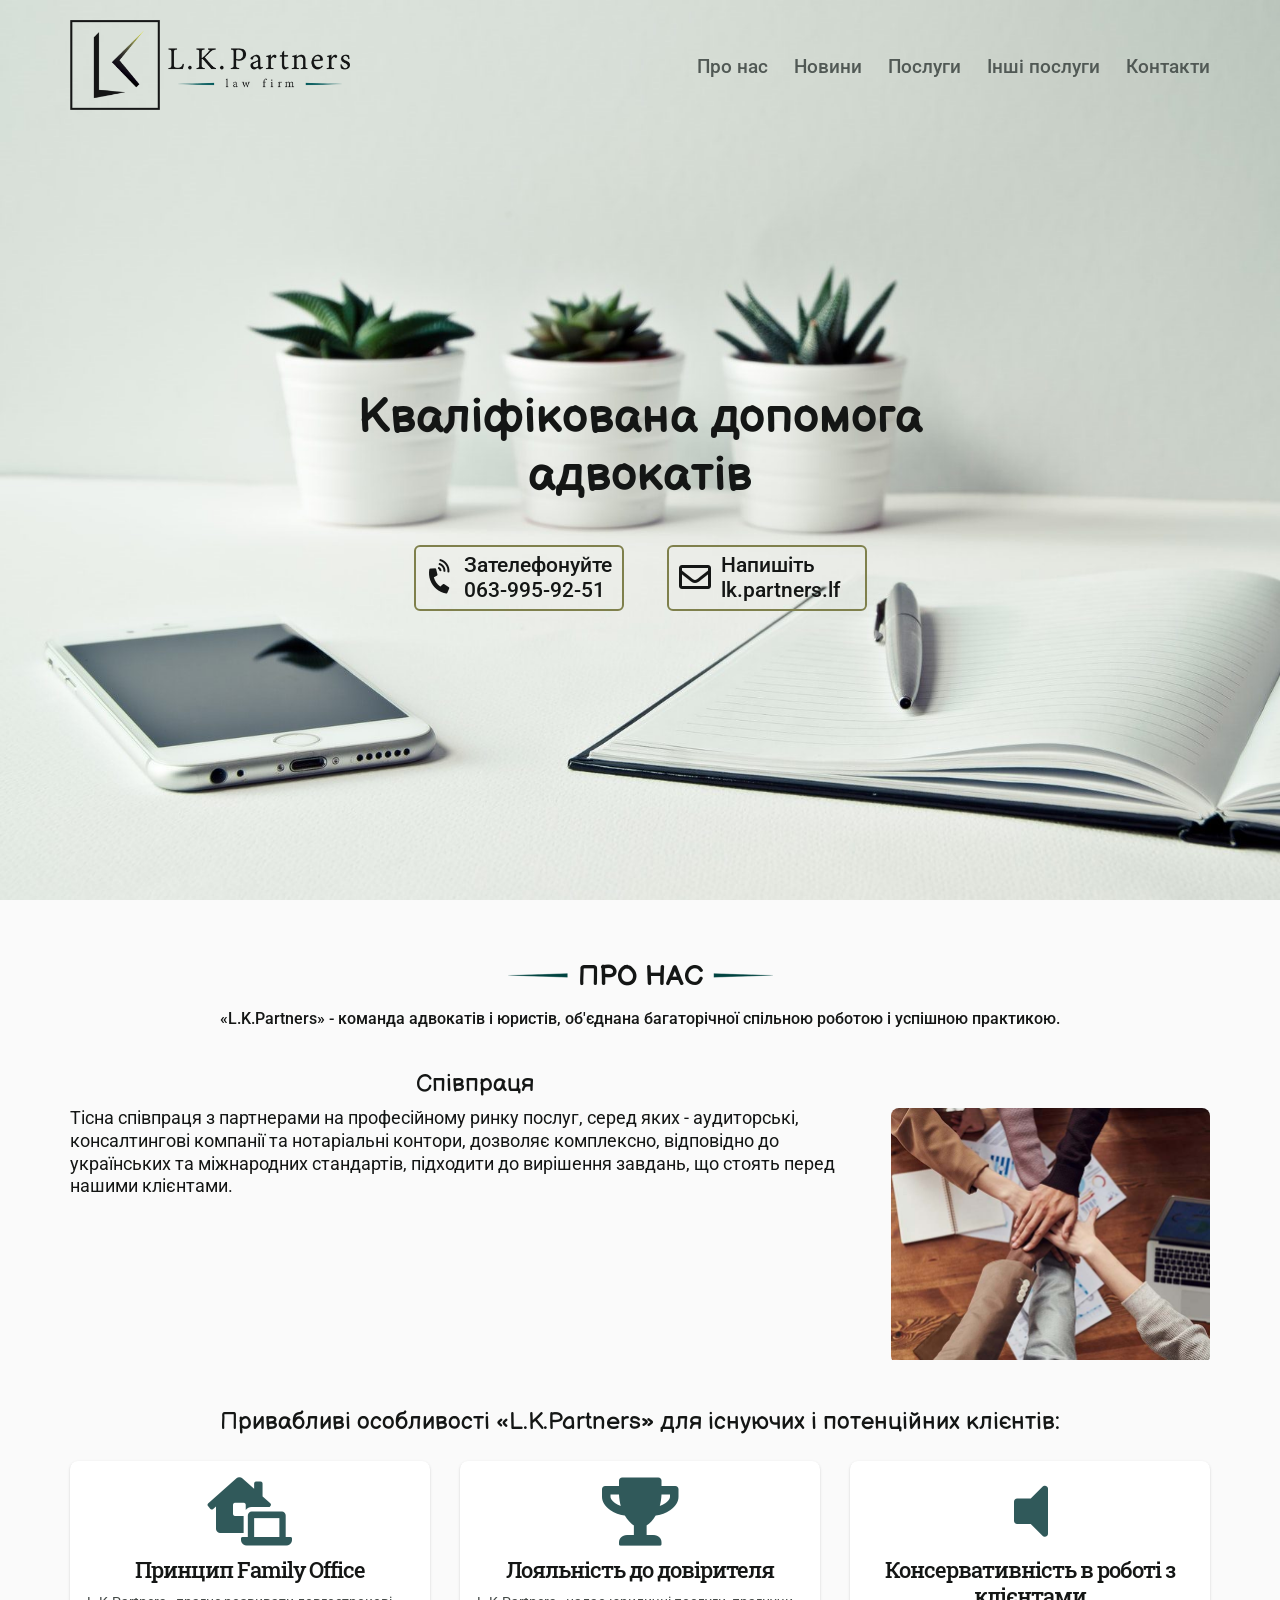
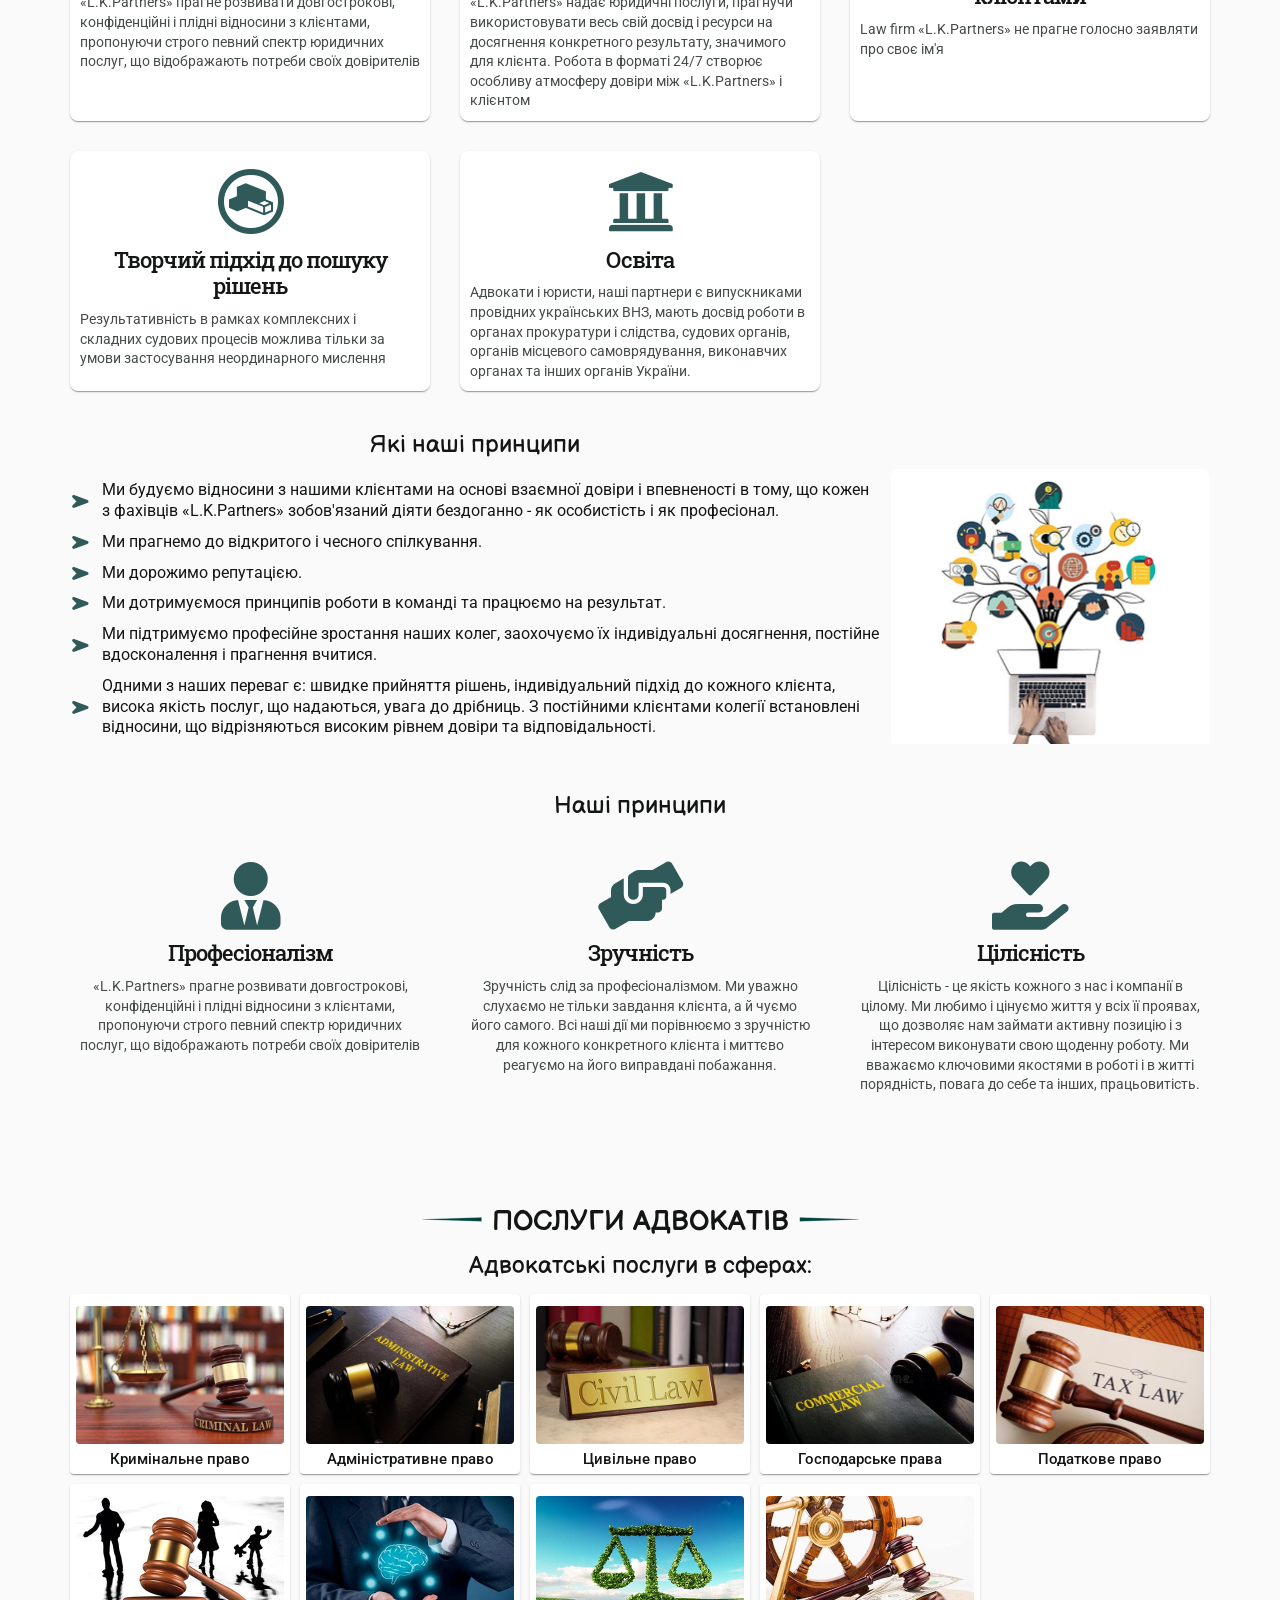
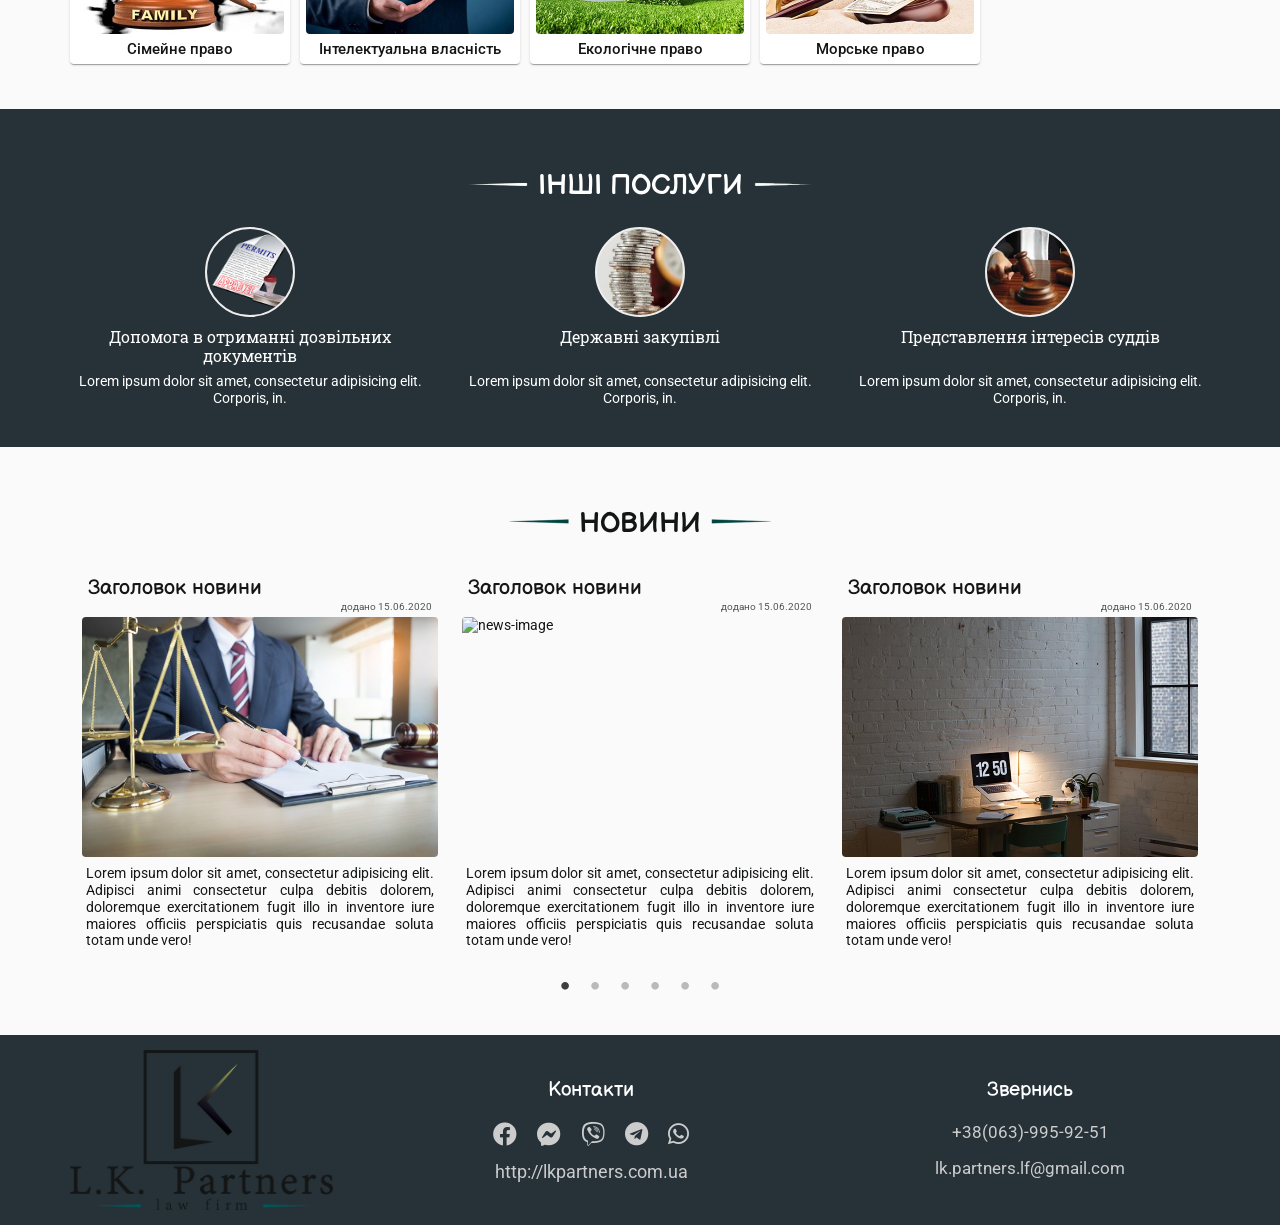
==== commit 6cd47f00: "14062020 edit" ====
--- a/docs/index.html
+++ b/docs/index.html
@@ -153,7 +153,9 @@
             <div class="container" id="tabs2">
                 <h2 class="section__title">Послуги адвокатів</h2>
                 <h3 class="about__coop-title">Адвокатські послуги в сферах:</h3>
+
                 <ul class="services__list services__list--5">
+                    <li>  <a href="#none"></a></li>
                     <li class="services__list-item"><a class="services__list-link services__list-link--cryminal" href="#cryminal">Кримінальне право</a></li>
                     <li class="services__list-item"><a class="services__list-link services__list-link--admin" href="#admin">Адміністративне право</a></li>
                     <li class="services__list-item"><a class="services__list-link services__list-link--civil" href="#civil">Цивільне право</a></li>
@@ -164,7 +166,7 @@
                     <li class="services__list-item"><a class="services__list-link services__list-link--environment" href="#eco">Екологічне право</a></li>
                     <li class="services__list-item"><a class="services__list-link services__list-link--maritime" href="#sea">Морське право</a></li>
                 </ul>
-
+                <div id="none"></div>
                 <div class="row" id="taxes">
                     <div class="col-6 col-xs-12">
                         <ul class="section__list">
--- a/docs/css/style.css
+++ b/docs/css/style.css
@@ -1,4 +1,4 @@
 a,abbr,acronym,address,applet,article,aside,audio,b,big,blockquote,body,canvas,caption,center,cite,code,dd,del,details,dfn,div,dl,dt,em,embed,fieldset,figcaption,figure,footer,form,h1,h2,h3,h4,h5,h6,header,hgroup,html,i,iframe,img,ins,kbd,label,legend,li,mark,menu,nav,object,ol,output,p,pre,q,ruby,s,samp,section,small,span,strike,strong,sub,summary,sup,table,tbody,td,tfoot,th,thead,time,tr,tt,u,ul,var,video{margin:0;padding:0;border:0;outline:0;font-size:100%;font:inherit;vertical-align:baseline}article,aside,details,figcaption,figure,footer,header,hgroup,menu,nav,section{display:block}*,::after,::before{box-sizing:border-box}a{color:inherit;text-decoration:none;cursor:pointer;display:inline-block}img{width:100%;height:auto}ol,ul{list-style:none}blockquote,q{quotes:none}blockquote:after,blockquote:before,q:after,q:before{content:''}button,input,textarea{outline:0;border:none}textarea{resize:vertical}button{cursor:pointer}table{border-collapse:collapse;border-spacing:0}.d-flex{display:flex}.flex-row{flex-direction:row!important}.flex-column{flex-direction:column!important}.flex-row-reverse{flex-direction:row-reverse!important}.flex-column-reverse{flex-direction:column-reverse!important}.flex-wrap{flex-wrap:wrap!important}.flex-nowrap{flex-wrap:nowrap!important}.flex-wrap-reverse{flex-wrap:wrap-reverse!important}.justify-content-start{justify-content:flex-start!important}.justify-content-end{justify-content:flex-end!important}.justify-content-center{justify-content:center!important}.justify-content-between{justify-content:space-between!important}.justify-content-around{justify-content:space-around!important}.align-items-start{align-items:flex-start!important}.align-items-end{align-items:flex-end!important}.align-items-center{align-items:center!important}.align-items-baseline{align-items:baseline!important}.align-items-stretch{align-items:stretch!important}.align-content-start{align-content:flex-start!important}.align-content-end{align-content:flex-end!important}.align-content-center{align-content:center!important}.align-content-between{align-content:space-between!important}.align-content-around{align-content:space-around!important}.align-content-stretch{align-content:stretch!important}.align-self-auto{align-self:auto!important}.align-self-start{align-self:flex-start!important}.align-self-end{align-self:flex-end!important}.align-self-center{align-self:center!important}.align-self-baseline{align-self:baseline!important}.align-self-stretch{align-self:stretch!important}.container{padding:0 15px;max-width:1170px;margin:0 auto}.container-fluid{width:100%;padding:0 15px}.row{display:flex;flex-wrap:wrap;margin-right:-15px;margin-left:-15px}.no-gutters{margin-right:0;margin-left:0}.no-gutters>.col,.no-gutters>[class*=col-]{padding-right:0;padding-left:0}.col,.col-1,.col-10,.col-11,.col-12,.col-2,.col-3,.col-4,.col-5,.col-6,.col-7,.col-8,.col-9,.col-auto,.col-lg,.col-lg-1,.col-lg-10,.col-lg-11,.col-lg-12,.col-lg-2,.col-lg-3,.col-lg-4,.col-lg-5,.col-lg-6,.col-lg-7,.col-lg-8,.col-lg-9,.col-lg-auto,.col-md,.col-md-1,.col-md-10,.col-md-11,.col-md-12,.col-md-2,.col-md-3,.col-md-4,.col-md-5,.col-md-6,.col-md-7,.col-md-8,.col-md-9,.col-md-auto,.col-sm,.col-sm-1,.col-sm-10,.col-sm-11,.col-sm-12,.col-sm-2,.col-sm-3,.col-sm-4,.col-sm-5,.col-sm-6,.col-sm-7,.col-sm-8,.col-sm-9,.col-sm-auto,.col-xs,.col-xs-1,.col-xs-10,.col-xs-11,.col-xs-12,.col-xs-2,.col-xs-3,.col-xs-4,.col-xs-5,.col-xs-6,.col-xs-7,.col-xs-8,.col-xs-9,.col-xs-auto{position:relative;width:100%;min-height:1px;padding-right:15px;padding-left:15px}.col{flex-basis:0;flex-grow:1;max-width:100%}.col-auto{flex:0 0 auto;width:auto;max-width:none}.col-1{flex:0 0 8.333333%;max-width:8.333333%}.col-2{flex:0 0 16.666667%;max-width:16.666667%}.col-3{flex:0 0 25%;max-width:25%}.col-3:not(:nth-child(-n+4)){margin-top:30px}.col-4{flex:0 0 33.333333%;max-width:33.333333%}.col-4:not(:nth-child(-n+3)){margin-top:30px}.col-5{flex:0 0 41.666667%;max-width:41.666667%}.col-6{flex:0 0 50%;max-width:50%}.col-7{flex:0 0 58.333333%;max-width:58.333333%}.col-8{flex:0 0 66.666667%;max-width:66.666667%}.col-9{flex:0 0 75%;max-width:75%}.col-10{flex:0 0 83.333333%;max-width:83.333333%}.col-11{flex:0 0 91.666667%;max-width:91.666667%}.col-12{flex:0 0 100%;max-width:100%}.order-first{order:-1}.order-last{order:13}.order-0{order:0}.order-1{order:1}.order-2{order:2}.order-3{order:3}.order-4{order:4}.order-5{order:5}.order-6{order:6}.order-7{order:7}.order-8{order:8}.order-9{order:9}.order-10{order:10}.order-11{order:11}.order-12{order:12}.offset-1{margin-left:8.33333%}.offset-2{margin-left:16.66667%}.offset-3{margin-left:25%}.offset-4{margin-left:33.33333%}.offset-5{margin-left:41.66667%}.offset-6{margin-left:50%}.offset-7{margin-left:58.33333%}.offset-8{margin-left:66.66667%}.offset-9{margin-left:75%}.offset-10{margin-left:83.33333%}.offset-11{margin-left:91.66667%}.m-0{margin:0!important}.mt-0,.my-0{margin-top:0!important}.mr-0,.mx-0{margin-right:0!important}.mb-0,.my-0{margin-bottom:0!important}.ml-0,.mx-0{margin-left:0!important}.m-1{margin:.25rem!important}.mt-1,.my-1{margin-top:.25rem!important}.mr-1,.mx-1{margin-right:.25rem!important}.mb-1,.my-1{margin-bottom:.25rem!important}.ml-1,.mx-1{margin-left:.25rem!important}.m-2{margin:.5rem!important}.mt-2,.my-2{margin-top:.5rem!important}.mr-2,.mx-2{margin-right:.5rem!important}.mb-2,.my-2{margin-bottom:.5rem!important}.ml-2,.mx-2{margin-left:.5rem!important}.m-3{margin:1rem!important}.mt-3,.my-3{margin-top:1rem!important}.mr-3,.mx-3{margin-right:1rem!important}.mb-3,.my-3{margin-bottom:1rem!important}.ml-3,.mx-3{margin-left:1rem!important}.m-4{margin:1.5rem!important}.mt-4,.my-4{margin-top:1.5rem!important}.mr-4,.mx-4{margin-right:1.5rem!important}.mb-4,.my-4{margin-bottom:1.5rem!important}.ml-4,.mx-4{margin-left:1.5rem!important}.m-5{margin:3rem!important}.mt-5,.my-5{margin-top:3rem!important}.mr-5,.mx-5{margin-right:3rem!important}.mb-5,.my-5{margin-bottom:3rem!important}.ml-5,.mx-5{margin-left:3rem!important}/*!
  * Font Awesome Free 5.13.0 by @fontawesome - https://fontawesome.com
  * License - https://fontawesome.com/license/free (Icons: CC BY 4.0, Fonts: SIL OFL 1.1, Code: MIT License)
- */.fa,.fab,.fad,.fal,.far,.fas{-moz-osx-font-smoothing:grayscale;-webkit-font-smoothing:antialiased;display:inline-block;font-style:normal;font-variant:normal;text-rendering:auto;line-height:1}.fa-lg{font-size:1.33333em;line-height:.75em;vertical-align:-.0667em}.fa-xs{font-size:.75em}.fa-sm{font-size:.875em}.fa-1x{font-size:1em}.fa-2x{font-size:2em}.fa-3x{font-size:3em}.fa-4x{font-size:4em}.fa-5x{font-size:5em}.fa-6x{font-size:6em}.fa-7x{font-size:7em}.fa-8x{font-size:8em}.fa-9x{font-size:9em}.fa-10x{font-size:10em}.fa-fw{text-align:center;width:1.25em}.fa-ul{list-style-type:none;margin-left:2.5em;padding-left:0}.fa-ul>li{position:relative}.fa-li{left:-2em;position:absolute;text-align:center;width:2em;line-height:inherit}.fa-border{border:solid .08em #eee;border-radius:.1em;padding:.2em .25em .15em}.fa-pull-left{float:left}.fa-pull-right{float:right}.fa.fa-pull-left,.fab.fa-pull-left,.fal.fa-pull-left,.far.fa-pull-left,.fas.fa-pull-left{margin-right:.3em}.fa.fa-pull-right,.fab.fa-pull-right,.fal.fa-pull-right,.far.fa-pull-right,.fas.fa-pull-right{margin-left:.3em}.fa-spin{-webkit-animation:fa-spin 2s infinite linear;animation:fa-spin 2s infinite linear}.fa-pulse{-webkit-animation:fa-spin 1s infinite steps(8);animation:fa-spin 1s infinite steps(8)}@-webkit-keyframes fa-spin{0%{transform:rotate(0)}100%{transform:rotate(360deg)}}@keyframes fa-spin{0%{transform:rotate(0)}100%{transform:rotate(360deg)}}.fa-rotate-90{transform:rotate(90deg)}.fa-rotate-180{transform:rotate(180deg)}.fa-rotate-270{transform:rotate(270deg)}.fa-flip-horizontal{transform:scale(-1,1)}.fa-flip-vertical{transform:scale(1,-1)}.fa-flip-both,.fa-flip-horizontal.fa-flip-vertical{transform:scale(-1,-1)}:root .fa-flip-both,:root .fa-flip-horizontal,:root .fa-flip-vertical,:root .fa-rotate-180,:root .fa-rotate-270,:root .fa-rotate-90{-webkit-filter:none;filter:none}.fa-stack{display:inline-block;height:2em;line-height:2em;position:relative;vertical-align:middle;width:2.5em}.fa-stack-1x,.fa-stack-2x{left:0;position:absolute;text-align:center;width:100%}.fa-stack-1x{line-height:inherit}.fa-stack-2x{font-size:2em}.fa-inverse{color:#fff}.fa-500px:before{content:"\f26e"}.fa-accessible-icon:before{content:"\f368"}.fa-accusoft:before{content:"\f369"}.fa-acquisitions-incorporated:before{content:"\f6af"}.fa-ad:before{content:"\f641"}.fa-address-book:before{content:"\f2b9"}.fa-address-card:before{content:"\f2bb"}.fa-adjust:before{content:"\f042"}.fa-adn:before{content:"\f170"}.fa-adobe:before{content:"\f778"}.fa-adversal:before{content:"\f36a"}.fa-affiliatetheme:before{content:"\f36b"}.fa-air-freshener:before{content:"\f5d0"}.fa-airbnb:before{content:"\f834"}.fa-algolia:before{content:"\f36c"}.fa-align-center:before{content:"\f037"}.fa-align-justify:before{content:"\f039"}.fa-align-left:before{content:"\f036"}.fa-align-right:before{content:"\f038"}.fa-alipay:before{content:"\f642"}.fa-allergies:before{content:"\f461"}.fa-amazon:before{content:"\f270"}.fa-amazon-pay:before{content:"\f42c"}.fa-ambulance:before{content:"\f0f9"}.fa-american-sign-language-interpreting:before{content:"\f2a3"}.fa-amilia:before{content:"\f36d"}.fa-anchor:before{content:"\f13d"}.fa-android:before{content:"\f17b"}.fa-angellist:before{content:"\f209"}.fa-angle-double-down:before{content:"\f103"}.fa-angle-double-left:before{content:"\f100"}.fa-angle-double-right:before{content:"\f101"}.fa-angle-double-up:before{content:"\f102"}.fa-angle-down:before{content:"\f107"}.fa-angle-left:before{content:"\f104"}.fa-angle-right:before{content:"\f105"}.fa-angle-up:before{content:"\f106"}.fa-angry:before{content:"\f556"}.fa-angrycreative:before{content:"\f36e"}.fa-angular:before{content:"\f420"}.fa-ankh:before{content:"\f644"}.fa-app-store:before{content:"\f36f"}.fa-app-store-ios:before{content:"\f370"}.fa-apper:before{content:"\f371"}.fa-apple:before{content:"\f179"}.fa-apple-alt:before{content:"\f5d1"}.fa-apple-pay:before{content:"\f415"}.fa-archive:before{content:"\f187"}.fa-archway:before{content:"\f557"}.fa-arrow-alt-circle-down:before{content:"\f358"}.fa-arrow-alt-circle-left:before{content:"\f359"}.fa-arrow-alt-circle-right:before{content:"\f35a"}.fa-arrow-alt-circle-up:before{content:"\f35b"}.fa-arrow-circle-down:before{content:"\f0ab"}.fa-arrow-circle-left:before{content:"\f0a8"}.fa-arrow-circle-right:before{content:"\f0a9"}.fa-arrow-circle-up:before{content:"\f0aa"}.fa-arrow-down:before{content:"\f063"}.fa-arrow-left:before{content:"\f060"}.fa-arrow-right:before{content:"\f061"}.fa-arrow-up:before{content:"\f062"}.fa-arrows-alt:before{content:"\f0b2"}.fa-arrows-alt-h:before{content:"\f337"}.fa-arrows-alt-v:before{content:"\f338"}.fa-artstation:before{content:"\f77a"}.fa-assistive-listening-systems:before{content:"\f2a2"}.fa-asterisk:before{content:"\f069"}.fa-asymmetrik:before{content:"\f372"}.fa-at:before{content:"\f1fa"}.fa-atlas:before{content:"\f558"}.fa-atlassian:before{content:"\f77b"}.fa-atom:before{content:"\f5d2"}.fa-audible:before{content:"\f373"}.fa-audio-description:before{content:"\f29e"}.fa-autoprefixer:before{content:"\f41c"}.fa-avianex:before{content:"\f374"}.fa-aviato:before{content:"\f421"}.fa-award:before{content:"\f559"}.fa-aws:before{content:"\f375"}.fa-baby:before{content:"\f77c"}.fa-baby-carriage:before{content:"\f77d"}.fa-backspace:before{content:"\f55a"}.fa-backward:before{content:"\f04a"}.fa-bacon:before{content:"\f7e5"}.fa-bahai:before{content:"\f666"}.fa-balance-scale:before{content:"\f24e"}.fa-balance-scale-left:before{content:"\f515"}.fa-balance-scale-right:before{content:"\f516"}.fa-ban:before{content:"\f05e"}.fa-band-aid:before{content:"\f462"}.fa-bandcamp:before{content:"\f2d5"}.fa-barcode:before{content:"\f02a"}.fa-bars:before{content:"\f0c9"}.fa-baseball-ball:before{content:"\f433"}.fa-basketball-ball:before{content:"\f434"}.fa-bath:before{content:"\f2cd"}.fa-battery-empty:before{content:"\f244"}.fa-battery-full:before{content:"\f240"}.fa-battery-half:before{content:"\f242"}.fa-battery-quarter:before{content:"\f243"}.fa-battery-three-quarters:before{content:"\f241"}.fa-battle-net:before{content:"\f835"}.fa-bed:before{content:"\f236"}.fa-beer:before{content:"\f0fc"}.fa-behance:before{content:"\f1b4"}.fa-behance-square:before{content:"\f1b5"}.fa-bell:before{content:"\f0f3"}.fa-bell-slash:before{content:"\f1f6"}.fa-bezier-curve:before{content:"\f55b"}.fa-bible:before{content:"\f647"}.fa-bicycle:before{content:"\f206"}.fa-biking:before{content:"\f84a"}.fa-bimobject:before{content:"\f378"}.fa-binoculars:before{content:"\f1e5"}.fa-biohazard:before{content:"\f780"}.fa-birthday-cake:before{content:"\f1fd"}.fa-bitbucket:before{content:"\f171"}.fa-bitcoin:before{content:"\f379"}.fa-bity:before{content:"\f37a"}.fa-black-tie:before{content:"\f27e"}.fa-blackberry:before{content:"\f37b"}.fa-blender:before{content:"\f517"}.fa-blender-phone:before{content:"\f6b6"}.fa-blind:before{content:"\f29d"}.fa-blog:before{content:"\f781"}.fa-blogger:before{content:"\f37c"}.fa-blogger-b:before{content:"\f37d"}.fa-bluetooth:before{content:"\f293"}.fa-bluetooth-b:before{content:"\f294"}.fa-bold:before{content:"\f032"}.fa-bolt:before{content:"\f0e7"}.fa-bomb:before{content:"\f1e2"}.fa-bone:before{content:"\f5d7"}.fa-bong:before{content:"\f55c"}.fa-book:before{content:"\f02d"}.fa-book-dead:before{content:"\f6b7"}.fa-book-medical:before{content:"\f7e6"}.fa-book-open:before{content:"\f518"}.fa-book-reader:before{content:"\f5da"}.fa-bookmark:before{content:"\f02e"}.fa-bootstrap:before{content:"\f836"}.fa-border-all:before{content:"\f84c"}.fa-border-none:before{content:"\f850"}.fa-border-style:before{content:"\f853"}.fa-bowling-ball:before{content:"\f436"}.fa-box:before{content:"\f466"}.fa-box-open:before{content:"\f49e"}.fa-box-tissue:before{content:"\f95b"}.fa-boxes:before{content:"\f468"}.fa-braille:before{content:"\f2a1"}.fa-brain:before{content:"\f5dc"}.fa-bread-slice:before{content:"\f7ec"}.fa-briefcase:before{content:"\f0b1"}.fa-briefcase-medical:before{content:"\f469"}.fa-broadcast-tower:before{content:"\f519"}.fa-broom:before{content:"\f51a"}.fa-brush:before{content:"\f55d"}.fa-btc:before{content:"\f15a"}.fa-buffer:before{content:"\f837"}.fa-bug:before{content:"\f188"}.fa-building:before{content:"\f1ad"}.fa-bullhorn:before{content:"\f0a1"}.fa-bullseye:before{content:"\f140"}.fa-burn:before{content:"\f46a"}.fa-buromobelexperte:before{content:"\f37f"}.fa-bus:before{content:"\f207"}.fa-bus-alt:before{content:"\f55e"}.fa-business-time:before{content:"\f64a"}.fa-buy-n-large:before{content:"\f8a6"}.fa-buysellads:before{content:"\f20d"}.fa-calculator:before{content:"\f1ec"}.fa-calendar:before{content:"\f133"}.fa-calendar-alt:before{content:"\f073"}.fa-calendar-check:before{content:"\f274"}.fa-calendar-day:before{content:"\f783"}.fa-calendar-minus:before{content:"\f272"}.fa-calendar-plus:before{content:"\f271"}.fa-calendar-times:before{content:"\f273"}.fa-calendar-week:before{content:"\f784"}.fa-camera:before{content:"\f030"}.fa-camera-retro:before{content:"\f083"}.fa-campground:before{content:"\f6bb"}.fa-canadian-maple-leaf:before{content:"\f785"}.fa-candy-cane:before{content:"\f786"}.fa-cannabis:before{content:"\f55f"}.fa-capsules:before{content:"\f46b"}.fa-car:before{content:"\f1b9"}.fa-car-alt:before{content:"\f5de"}.fa-car-battery:before{content:"\f5df"}.fa-car-crash:before{content:"\f5e1"}.fa-car-side:before{content:"\f5e4"}.fa-caravan:before{content:"\f8ff"}.fa-caret-down:before{content:"\f0d7"}.fa-caret-left:before{content:"\f0d9"}.fa-caret-right:before{content:"\f0da"}.fa-caret-square-down:before{content:"\f150"}.fa-caret-square-left:before{content:"\f191"}.fa-caret-square-right:before{content:"\f152"}.fa-caret-square-up:before{content:"\f151"}.fa-caret-up:before{content:"\f0d8"}.fa-carrot:before{content:"\f787"}.fa-cart-arrow-down:before{content:"\f218"}.fa-cart-plus:before{content:"\f217"}.fa-cash-register:before{content:"\f788"}.fa-cat:before{content:"\f6be"}.fa-cc-amazon-pay:before{content:"\f42d"}.fa-cc-amex:before{content:"\f1f3"}.fa-cc-apple-pay:before{content:"\f416"}.fa-cc-diners-club:before{content:"\f24c"}.fa-cc-discover:before{content:"\f1f2"}.fa-cc-jcb:before{content:"\f24b"}.fa-cc-mastercard:before{content:"\f1f1"}.fa-cc-paypal:before{content:"\f1f4"}.fa-cc-stripe:before{content:"\f1f5"}.fa-cc-visa:before{content:"\f1f0"}.fa-centercode:before{content:"\f380"}.fa-centos:before{content:"\f789"}.fa-certificate:before{content:"\f0a3"}.fa-chair:before{content:"\f6c0"}.fa-chalkboard:before{content:"\f51b"}.fa-chalkboard-teacher:before{content:"\f51c"}.fa-charging-station:before{content:"\f5e7"}.fa-chart-area:before{content:"\f1fe"}.fa-chart-bar:before{content:"\f080"}.fa-chart-line:before{content:"\f201"}.fa-chart-pie:before{content:"\f200"}.fa-check:before{content:"\f00c"}.fa-check-circle:before{content:"\f058"}.fa-check-double:before{content:"\f560"}.fa-check-square:before{content:"\f14a"}.fa-cheese:before{content:"\f7ef"}.fa-chess:before{content:"\f439"}.fa-chess-bishop:before{content:"\f43a"}.fa-chess-board:before{content:"\f43c"}.fa-chess-king:before{content:"\f43f"}.fa-chess-knight:before{content:"\f441"}.fa-chess-pawn:before{content:"\f443"}.fa-chess-queen:before{content:"\f445"}.fa-chess-rook:before{content:"\f447"}.fa-chevron-circle-down:before{content:"\f13a"}.fa-chevron-circle-left:before{content:"\f137"}.fa-chevron-circle-right:before{content:"\f138"}.fa-chevron-circle-up:before{content:"\f139"}.fa-chevron-down:before{content:"\f078"}.fa-chevron-left:before{content:"\f053"}.fa-chevron-right:before{content:"\f054"}.fa-chevron-up:before{content:"\f077"}.fa-child:before{content:"\f1ae"}.fa-chrome:before{content:"\f268"}.fa-chromecast:before{content:"\f838"}.fa-church:before{content:"\f51d"}.fa-circle:before{content:"\f111"}.fa-circle-notch:before{content:"\f1ce"}.fa-city:before{content:"\f64f"}.fa-clinic-medical:before{content:"\f7f2"}.fa-clipboard:before{content:"\f328"}.fa-clipboard-check:before{content:"\f46c"}.fa-clipboard-list:before{content:"\f46d"}.fa-clock:before{content:"\f017"}.fa-clone:before{content:"\f24d"}.fa-closed-captioning:before{content:"\f20a"}.fa-cloud:before{content:"\f0c2"}.fa-cloud-download-alt:before{content:"\f381"}.fa-cloud-meatball:before{content:"\f73b"}.fa-cloud-moon:before{content:"\f6c3"}.fa-cloud-moon-rain:before{content:"\f73c"}.fa-cloud-rain:before{content:"\f73d"}.fa-cloud-showers-heavy:before{content:"\f740"}.fa-cloud-sun:before{content:"\f6c4"}.fa-cloud-sun-rain:before{content:"\f743"}.fa-cloud-upload-alt:before{content:"\f382"}.fa-cloudscale:before{content:"\f383"}.fa-cloudsmith:before{content:"\f384"}.fa-cloudversify:before{content:"\f385"}.fa-cocktail:before{content:"\f561"}.fa-code:before{content:"\f121"}.fa-code-branch:before{content:"\f126"}.fa-codepen:before{content:"\f1cb"}.fa-codiepie:before{content:"\f284"}.fa-coffee:before{content:"\f0f4"}.fa-cog:before{content:"\f013"}.fa-cogs:before{content:"\f085"}.fa-coins:before{content:"\f51e"}.fa-columns:before{content:"\f0db"}.fa-comment:before{content:"\f075"}.fa-comment-alt:before{content:"\f27a"}.fa-comment-dollar:before{content:"\f651"}.fa-comment-dots:before{content:"\f4ad"}.fa-comment-medical:before{content:"\f7f5"}.fa-comment-slash:before{content:"\f4b3"}.fa-comments:before{content:"\f086"}.fa-comments-dollar:before{content:"\f653"}.fa-compact-disc:before{content:"\f51f"}.fa-compass:before{content:"\f14e"}.fa-compress:before{content:"\f066"}.fa-compress-alt:before{content:"\f422"}.fa-compress-arrows-alt:before{content:"\f78c"}.fa-concierge-bell:before{content:"\f562"}.fa-confluence:before{content:"\f78d"}.fa-connectdevelop:before{content:"\f20e"}.fa-contao:before{content:"\f26d"}.fa-cookie:before{content:"\f563"}.fa-cookie-bite:before{content:"\f564"}.fa-copy:before{content:"\f0c5"}.fa-copyright:before{content:"\f1f9"}.fa-cotton-bureau:before{content:"\f89e"}.fa-couch:before{content:"\f4b8"}.fa-cpanel:before{content:"\f388"}.fa-creative-commons:before{content:"\f25e"}.fa-creative-commons-by:before{content:"\f4e7"}.fa-creative-commons-nc:before{content:"\f4e8"}.fa-creative-commons-nc-eu:before{content:"\f4e9"}.fa-creative-commons-nc-jp:before{content:"\f4ea"}.fa-creative-commons-nd:before{content:"\f4eb"}.fa-creative-commons-pd:before{content:"\f4ec"}.fa-creative-commons-pd-alt:before{content:"\f4ed"}.fa-creative-commons-remix:before{content:"\f4ee"}.fa-creative-commons-sa:before{content:"\f4ef"}.fa-creative-commons-sampling:before{content:"\f4f0"}.fa-creative-commons-sampling-plus:before{content:"\f4f1"}.fa-creative-commons-share:before{content:"\f4f2"}.fa-creative-commons-zero:before{content:"\f4f3"}.fa-credit-card:before{content:"\f09d"}.fa-critical-role:before{content:"\f6c9"}.fa-crop:before{content:"\f125"}.fa-crop-alt:before{content:"\f565"}.fa-cross:before{content:"\f654"}.fa-crosshairs:before{content:"\f05b"}.fa-crow:before{content:"\f520"}.fa-crown:before{content:"\f521"}.fa-crutch:before{content:"\f7f7"}.fa-css3:before{content:"\f13c"}.fa-css3-alt:before{content:"\f38b"}.fa-cube:before{content:"\f1b2"}.fa-cubes:before{content:"\f1b3"}.fa-cut:before{content:"\f0c4"}.fa-cuttlefish:before{content:"\f38c"}.fa-d-and-d:before{content:"\f38d"}.fa-d-and-d-beyond:before{content:"\f6ca"}.fa-dailymotion:before{content:"\f952"}.fa-dashcube:before{content:"\f210"}.fa-database:before{content:"\f1c0"}.fa-deaf:before{content:"\f2a4"}.fa-delicious:before{content:"\f1a5"}.fa-democrat:before{content:"\f747"}.fa-deploydog:before{content:"\f38e"}.fa-deskpro:before{content:"\f38f"}.fa-desktop:before{content:"\f108"}.fa-dev:before{content:"\f6cc"}.fa-deviantart:before{content:"\f1bd"}.fa-dharmachakra:before{content:"\f655"}.fa-dhl:before{content:"\f790"}.fa-diagnoses:before{content:"\f470"}.fa-diaspora:before{content:"\f791"}.fa-dice:before{content:"\f522"}.fa-dice-d20:before{content:"\f6cf"}.fa-dice-d6:before{content:"\f6d1"}.fa-dice-five:before{content:"\f523"}.fa-dice-four:before{content:"\f524"}.fa-dice-one:before{content:"\f525"}.fa-dice-six:before{content:"\f526"}.fa-dice-three:before{content:"\f527"}.fa-dice-two:before{content:"\f528"}.fa-digg:before{content:"\f1a6"}.fa-digital-ocean:before{content:"\f391"}.fa-digital-tachograph:before{content:"\f566"}.fa-directions:before{content:"\f5eb"}.fa-discord:before{content:"\f392"}.fa-discourse:before{content:"\f393"}.fa-disease:before{content:"\f7fa"}.fa-divide:before{content:"\f529"}.fa-dizzy:before{content:"\f567"}.fa-dna:before{content:"\f471"}.fa-dochub:before{content:"\f394"}.fa-docker:before{content:"\f395"}.fa-dog:before{content:"\f6d3"}.fa-dollar-sign:before{content:"\f155"}.fa-dolly:before{content:"\f472"}.fa-dolly-flatbed:before{content:"\f474"}.fa-donate:before{content:"\f4b9"}.fa-door-closed:before{content:"\f52a"}.fa-door-open:before{content:"\f52b"}.fa-dot-circle:before{content:"\f192"}.fa-dove:before{content:"\f4ba"}.fa-download:before{content:"\f019"}.fa-draft2digital:before{content:"\f396"}.fa-drafting-compass:before{content:"\f568"}.fa-dragon:before{content:"\f6d5"}.fa-draw-polygon:before{content:"\f5ee"}.fa-dribbble:before{content:"\f17d"}.fa-dribbble-square:before{content:"\f397"}.fa-dropbox:before{content:"\f16b"}.fa-drum:before{content:"\f569"}.fa-drum-steelpan:before{content:"\f56a"}.fa-drumstick-bite:before{content:"\f6d7"}.fa-drupal:before{content:"\f1a9"}.fa-dumbbell:before{content:"\f44b"}.fa-dumpster:before{content:"\f793"}.fa-dumpster-fire:before{content:"\f794"}.fa-dungeon:before{content:"\f6d9"}.fa-dyalog:before{content:"\f399"}.fa-earlybirds:before{content:"\f39a"}.fa-ebay:before{content:"\f4f4"}.fa-edge:before{content:"\f282"}.fa-edit:before{content:"\f044"}.fa-egg:before{content:"\f7fb"}.fa-eject:before{content:"\f052"}.fa-elementor:before{content:"\f430"}.fa-ellipsis-h:before{content:"\f141"}.fa-ellipsis-v:before{content:"\f142"}.fa-ello:before{content:"\f5f1"}.fa-ember:before{content:"\f423"}.fa-empire:before{content:"\f1d1"}.fa-envelope:before{content:"\f0e0"}.fa-envelope-open:before{content:"\f2b6"}.fa-envelope-open-text:before{content:"\f658"}.fa-envelope-square:before{content:"\f199"}.fa-envira:before{content:"\f299"}.fa-equals:before{content:"\f52c"}.fa-eraser:before{content:"\f12d"}.fa-erlang:before{content:"\f39d"}.fa-ethereum:before{content:"\f42e"}.fa-ethernet:before{content:"\f796"}.fa-etsy:before{content:"\f2d7"}.fa-euro-sign:before{content:"\f153"}.fa-evernote:before{content:"\f839"}.fa-exchange-alt:before{content:"\f362"}.fa-exclamation:before{content:"\f12a"}.fa-exclamation-circle:before{content:"\f06a"}.fa-exclamation-triangle:before{content:"\f071"}.fa-expand:before{content:"\f065"}.fa-expand-alt:before{content:"\f424"}.fa-expand-arrows-alt:before{content:"\f31e"}.fa-expeditedssl:before{content:"\f23e"}.fa-external-link-alt:before{content:"\f35d"}.fa-external-link-square-alt:before{content:"\f360"}.fa-eye:before{content:"\f06e"}.fa-eye-dropper:before{content:"\f1fb"}.fa-eye-slash:before{content:"\f070"}.fa-facebook:before{content:"\f09a"}.fa-facebook-f:before{content:"\f39e"}.fa-facebook-messenger:before{content:"\f39f"}.fa-facebook-square:before{content:"\f082"}.fa-fan:before{content:"\f863"}.fa-fantasy-flight-games:before{content:"\f6dc"}.fa-fast-backward:before{content:"\f049"}.fa-fast-forward:before{content:"\f050"}.fa-faucet:before{content:"\f905"}.fa-fax:before{content:"\f1ac"}.fa-feather:before{content:"\f52d"}.fa-feather-alt:before{content:"\f56b"}.fa-fedex:before{content:"\f797"}.fa-fedora:before{content:"\f798"}.fa-female:before{content:"\f182"}.fa-fighter-jet:before{content:"\f0fb"}.fa-figma:before{content:"\f799"}.fa-file:before{content:"\f15b"}.fa-file-alt:before{content:"\f15c"}.fa-file-archive:before{content:"\f1c6"}.fa-file-audio:before{content:"\f1c7"}.fa-file-code:before{content:"\f1c9"}.fa-file-contract:before{content:"\f56c"}.fa-file-csv:before{content:"\f6dd"}.fa-file-download:before{content:"\f56d"}.fa-file-excel:before{content:"\f1c3"}.fa-file-export:before{content:"\f56e"}.fa-file-image:before{content:"\f1c5"}.fa-file-import:before{content:"\f56f"}.fa-file-invoice:before{content:"\f570"}.fa-file-invoice-dollar:before{content:"\f571"}.fa-file-medical:before{content:"\f477"}.fa-file-medical-alt:before{content:"\f478"}.fa-file-pdf:before{content:"\f1c1"}.fa-file-powerpoint:before{content:"\f1c4"}.fa-file-prescription:before{content:"\f572"}.fa-file-signature:before{content:"\f573"}.fa-file-upload:before{content:"\f574"}.fa-file-video:before{content:"\f1c8"}.fa-file-word:before{content:"\f1c2"}.fa-fill:before{content:"\f575"}.fa-fill-drip:before{content:"\f576"}.fa-film:before{content:"\f008"}.fa-filter:before{content:"\f0b0"}.fa-fingerprint:before{content:"\f577"}.fa-fire:before{content:"\f06d"}.fa-fire-alt:before{content:"\f7e4"}.fa-fire-extinguisher:before{content:"\f134"}.fa-firefox:before{content:"\f269"}.fa-firefox-browser:before{content:"\f907"}.fa-first-aid:before{content:"\f479"}.fa-first-order:before{content:"\f2b0"}.fa-first-order-alt:before{content:"\f50a"}.fa-firstdraft:before{content:"\f3a1"}.fa-fish:before{content:"\f578"}.fa-fist-raised:before{content:"\f6de"}.fa-flag:before{content:"\f024"}.fa-flag-checkered:before{content:"\f11e"}.fa-flag-usa:before{content:"\f74d"}.fa-flask:before{content:"\f0c3"}.fa-flickr:before{content:"\f16e"}.fa-flipboard:before{content:"\f44d"}.fa-flushed:before{content:"\f579"}.fa-fly:before{content:"\f417"}.fa-folder:before{content:"\f07b"}.fa-folder-minus:before{content:"\f65d"}.fa-folder-open:before{content:"\f07c"}.fa-folder-plus:before{content:"\f65e"}.fa-font:before{content:"\f031"}.fa-font-awesome:before{content:"\f2b4"}.fa-font-awesome-alt:before{content:"\f35c"}.fa-font-awesome-flag:before{content:"\f425"}.fa-font-awesome-logo-full:before{content:"\f4e6"}.fa-fonticons:before{content:"\f280"}.fa-fonticons-fi:before{content:"\f3a2"}.fa-football-ball:before{content:"\f44e"}.fa-fort-awesome:before{content:"\f286"}.fa-fort-awesome-alt:before{content:"\f3a3"}.fa-forumbee:before{content:"\f211"}.fa-forward:before{content:"\f04e"}.fa-foursquare:before{content:"\f180"}.fa-free-code-camp:before{content:"\f2c5"}.fa-freebsd:before{content:"\f3a4"}.fa-frog:before{content:"\f52e"}.fa-frown:before{content:"\f119"}.fa-frown-open:before{content:"\f57a"}.fa-fulcrum:before{content:"\f50b"}.fa-funnel-dollar:before{content:"\f662"}.fa-futbol:before{content:"\f1e3"}.fa-galactic-republic:before{content:"\f50c"}.fa-galactic-senate:before{content:"\f50d"}.fa-gamepad:before{content:"\f11b"}.fa-gas-pump:before{content:"\f52f"}.fa-gavel:before{content:"\f0e3"}.fa-gem:before{content:"\f3a5"}.fa-genderless:before{content:"\f22d"}.fa-get-pocket:before{content:"\f265"}.fa-gg:before{content:"\f260"}.fa-gg-circle:before{content:"\f261"}.fa-ghost:before{content:"\f6e2"}.fa-gift:before{content:"\f06b"}.fa-gifts:before{content:"\f79c"}.fa-git:before{content:"\f1d3"}.fa-git-alt:before{content:"\f841"}.fa-git-square:before{content:"\f1d2"}.fa-github:before{content:"\f09b"}.fa-github-alt:before{content:"\f113"}.fa-github-square:before{content:"\f092"}.fa-gitkraken:before{content:"\f3a6"}.fa-gitlab:before{content:"\f296"}.fa-gitter:before{content:"\f426"}.fa-glass-cheers:before{content:"\f79f"}.fa-glass-martini:before{content:"\f000"}.fa-glass-martini-alt:before{content:"\f57b"}.fa-glass-whiskey:before{content:"\f7a0"}.fa-glasses:before{content:"\f530"}.fa-glide:before{content:"\f2a5"}.fa-glide-g:before{content:"\f2a6"}.fa-globe:before{content:"\f0ac"}.fa-globe-africa:before{content:"\f57c"}.fa-globe-americas:before{content:"\f57d"}.fa-globe-asia:before{content:"\f57e"}.fa-globe-europe:before{content:"\f7a2"}.fa-gofore:before{content:"\f3a7"}.fa-golf-ball:before{content:"\f450"}.fa-goodreads:before{content:"\f3a8"}.fa-goodreads-g:before{content:"\f3a9"}.fa-google:before{content:"\f1a0"}.fa-google-drive:before{content:"\f3aa"}.fa-google-play:before{content:"\f3ab"}.fa-google-plus:before{content:"\f2b3"}.fa-google-plus-g:before{content:"\f0d5"}.fa-google-plus-square:before{content:"\f0d4"}.fa-google-wallet:before{content:"\f1ee"}.fa-gopuram:before{content:"\f664"}.fa-graduation-cap:before{content:"\f19d"}.fa-gratipay:before{content:"\f184"}.fa-grav:before{content:"\f2d6"}.fa-greater-than:before{content:"\f531"}.fa-greater-than-equal:before{content:"\f532"}.fa-grimace:before{content:"\f57f"}.fa-grin:before{content:"\f580"}.fa-grin-alt:before{content:"\f581"}.fa-grin-beam:before{content:"\f582"}.fa-grin-beam-sweat:before{content:"\f583"}.fa-grin-hearts:before{content:"\f584"}.fa-grin-squint:before{content:"\f585"}.fa-grin-squint-tears:before{content:"\f586"}.fa-grin-stars:before{content:"\f587"}.fa-grin-tears:before{content:"\f588"}.fa-grin-tongue:before{content:"\f589"}.fa-grin-tongue-squint:before{content:"\f58a"}.fa-grin-tongue-wink:before{content:"\f58b"}.fa-grin-wink:before{content:"\f58c"}.fa-grip-horizontal:before{content:"\f58d"}.fa-grip-lines:before{content:"\f7a4"}.fa-grip-lines-vertical:before{content:"\f7a5"}.fa-grip-vertical:before{content:"\f58e"}.fa-gripfire:before{content:"\f3ac"}.fa-grunt:before{content:"\f3ad"}.fa-guitar:before{content:"\f7a6"}.fa-gulp:before{content:"\f3ae"}.fa-h-square:before{content:"\f0fd"}.fa-hacker-news:before{content:"\f1d4"}.fa-hacker-news-square:before{content:"\f3af"}.fa-hackerrank:before{content:"\f5f7"}.fa-hamburger:before{content:"\f805"}.fa-hammer:before{content:"\f6e3"}.fa-hamsa:before{content:"\f665"}.fa-hand-holding:before{content:"\f4bd"}.fa-hand-holding-heart:before{content:"\f4be"}.fa-hand-holding-medical:before{content:"\f95c"}.fa-hand-holding-usd:before{content:"\f4c0"}.fa-hand-holding-water:before{content:"\f4c1"}.fa-hand-lizard:before{content:"\f258"}.fa-hand-middle-finger:before{content:"\f806"}.fa-hand-paper:before{content:"\f256"}.fa-hand-peace:before{content:"\f25b"}.fa-hand-point-down:before{content:"\f0a7"}.fa-hand-point-left:before{content:"\f0a5"}.fa-hand-point-right:before{content:"\f0a4"}.fa-hand-point-up:before{content:"\f0a6"}.fa-hand-pointer:before{content:"\f25a"}.fa-hand-rock:before{content:"\f255"}.fa-hand-scissors:before{content:"\f257"}.fa-hand-sparkles:before{content:"\f95d"}.fa-hand-spock:before{content:"\f259"}.fa-hands:before{content:"\f4c2"}.fa-hands-helping:before{content:"\f4c4"}.fa-hands-wash:before{content:"\f95e"}.fa-handshake:before{content:"\f2b5"}.fa-handshake-alt-slash:before{content:"\f95f"}.fa-handshake-slash:before{content:"\f960"}.fa-hanukiah:before{content:"\f6e6"}.fa-hard-hat:before{content:"\f807"}.fa-hashtag:before{content:"\f292"}.fa-hat-cowboy:before{content:"\f8c0"}.fa-hat-cowboy-side:before{content:"\f8c1"}.fa-hat-wizard:before{content:"\f6e8"}.fa-hdd:before{content:"\f0a0"}.fa-head-side-cough:before{content:"\f961"}.fa-head-side-cough-slash:before{content:"\f962"}.fa-head-side-mask:before{content:"\f963"}.fa-head-side-virus:before{content:"\f964"}.fa-heading:before{content:"\f1dc"}.fa-headphones:before{content:"\f025"}.fa-headphones-alt:before{content:"\f58f"}.fa-headset:before{content:"\f590"}.fa-heart:before{content:"\f004"}.fa-heart-broken:before{content:"\f7a9"}.fa-heartbeat:before{content:"\f21e"}.fa-helicopter:before{content:"\f533"}.fa-highlighter:before{content:"\f591"}.fa-hiking:before{content:"\f6ec"}.fa-hippo:before{content:"\f6ed"}.fa-hips:before{content:"\f452"}.fa-hire-a-helper:before{content:"\f3b0"}.fa-history:before{content:"\f1da"}.fa-hockey-puck:before{content:"\f453"}.fa-holly-berry:before{content:"\f7aa"}.fa-home:before{content:"\f015"}.fa-hooli:before{content:"\f427"}.fa-hornbill:before{content:"\f592"}.fa-horse:before{content:"\f6f0"}.fa-horse-head:before{content:"\f7ab"}.fa-hospital:before{content:"\f0f8"}.fa-hospital-alt:before{content:"\f47d"}.fa-hospital-symbol:before{content:"\f47e"}.fa-hospital-user:before{content:"\f80d"}.fa-hot-tub:before{content:"\f593"}.fa-hotdog:before{content:"\f80f"}.fa-hotel:before{content:"\f594"}.fa-hotjar:before{content:"\f3b1"}.fa-hourglass:before{content:"\f254"}.fa-hourglass-end:before{content:"\f253"}.fa-hourglass-half:before{content:"\f252"}.fa-hourglass-start:before{content:"\f251"}.fa-house-damage:before{content:"\f6f1"}.fa-house-user:before{content:"\f965"}.fa-houzz:before{content:"\f27c"}.fa-hryvnia:before{content:"\f6f2"}.fa-html5:before{content:"\f13b"}.fa-hubspot:before{content:"\f3b2"}.fa-i-cursor:before{content:"\f246"}.fa-ice-cream:before{content:"\f810"}.fa-icicles:before{content:"\f7ad"}.fa-icons:before{content:"\f86d"}.fa-id-badge:before{content:"\f2c1"}.fa-id-card:before{content:"\f2c2"}.fa-id-card-alt:before{content:"\f47f"}.fa-ideal:before{content:"\f913"}.fa-igloo:before{content:"\f7ae"}.fa-image:before{content:"\f03e"}.fa-images:before{content:"\f302"}.fa-imdb:before{content:"\f2d8"}.fa-inbox:before{content:"\f01c"}.fa-indent:before{content:"\f03c"}.fa-industry:before{content:"\f275"}.fa-infinity:before{content:"\f534"}.fa-info:before{content:"\f129"}.fa-info-circle:before{content:"\f05a"}.fa-instagram:before{content:"\f16d"}.fa-instagram-square:before{content:"\f955"}.fa-intercom:before{content:"\f7af"}.fa-internet-explorer:before{content:"\f26b"}.fa-invision:before{content:"\f7b0"}.fa-ioxhost:before{content:"\f208"}.fa-italic:before{content:"\f033"}.fa-itch-io:before{content:"\f83a"}.fa-itunes:before{content:"\f3b4"}.fa-itunes-note:before{content:"\f3b5"}.fa-java:before{content:"\f4e4"}.fa-jedi:before{content:"\f669"}.fa-jedi-order:before{content:"\f50e"}.fa-jenkins:before{content:"\f3b6"}.fa-jira:before{content:"\f7b1"}.fa-joget:before{content:"\f3b7"}.fa-joint:before{content:"\f595"}.fa-joomla:before{content:"\f1aa"}.fa-journal-whills:before{content:"\f66a"}.fa-js:before{content:"\f3b8"}.fa-js-square:before{content:"\f3b9"}.fa-jsfiddle:before{content:"\f1cc"}.fa-kaaba:before{content:"\f66b"}.fa-kaggle:before{content:"\f5fa"}.fa-key:before{content:"\f084"}.fa-keybase:before{content:"\f4f5"}.fa-keyboard:before{content:"\f11c"}.fa-keycdn:before{content:"\f3ba"}.fa-khanda:before{content:"\f66d"}.fa-kickstarter:before{content:"\f3bb"}.fa-kickstarter-k:before{content:"\f3bc"}.fa-kiss:before{content:"\f596"}.fa-kiss-beam:before{content:"\f597"}.fa-kiss-wink-heart:before{content:"\f598"}.fa-kiwi-bird:before{content:"\f535"}.fa-korvue:before{content:"\f42f"}.fa-landmark:before{content:"\f66f"}.fa-language:before{content:"\f1ab"}.fa-laptop:before{content:"\f109"}.fa-laptop-code:before{content:"\f5fc"}.fa-laptop-house:before{content:"\f966"}.fa-laptop-medical:before{content:"\f812"}.fa-laravel:before{content:"\f3bd"}.fa-lastfm:before{content:"\f202"}.fa-lastfm-square:before{content:"\f203"}.fa-laugh:before{content:"\f599"}.fa-laugh-beam:before{content:"\f59a"}.fa-laugh-squint:before{content:"\f59b"}.fa-laugh-wink:before{content:"\f59c"}.fa-layer-group:before{content:"\f5fd"}.fa-leaf:before{content:"\f06c"}.fa-leanpub:before{content:"\f212"}.fa-lemon:before{content:"\f094"}.fa-less:before{content:"\f41d"}.fa-less-than:before{content:"\f536"}.fa-less-than-equal:before{content:"\f537"}.fa-level-down-alt:before{content:"\f3be"}.fa-level-up-alt:before{content:"\f3bf"}.fa-life-ring:before{content:"\f1cd"}.fa-lightbulb:before{content:"\f0eb"}.fa-line:before{content:"\f3c0"}.fa-link:before{content:"\f0c1"}.fa-linkedin:before{content:"\f08c"}.fa-linkedin-in:before{content:"\f0e1"}.fa-linode:before{content:"\f2b8"}.fa-linux:before{content:"\f17c"}.fa-lira-sign:before{content:"\f195"}.fa-list:before{content:"\f03a"}.fa-list-alt:before{content:"\f022"}.fa-list-ol:before{content:"\f0cb"}.fa-list-ul:before{content:"\f0ca"}.fa-location-arrow:before{content:"\f124"}.fa-lock:before{content:"\f023"}.fa-lock-open:before{content:"\f3c1"}.fa-long-arrow-alt-down:before{content:"\f309"}.fa-long-arrow-alt-left:before{content:"\f30a"}.fa-long-arrow-alt-right:before{content:"\f30b"}.fa-long-arrow-alt-up:before{content:"\f30c"}.fa-low-vision:before{content:"\f2a8"}.fa-luggage-cart:before{content:"\f59d"}.fa-lungs:before{content:"\f604"}.fa-lungs-virus:before{content:"\f967"}.fa-lyft:before{content:"\f3c3"}.fa-magento:before{content:"\f3c4"}.fa-magic:before{content:"\f0d0"}.fa-magnet:before{content:"\f076"}.fa-mail-bulk:before{content:"\f674"}.fa-mailchimp:before{content:"\f59e"}.fa-male:before{content:"\f183"}.fa-mandalorian:before{content:"\f50f"}.fa-map:before{content:"\f279"}.fa-map-marked:before{content:"\f59f"}.fa-map-marked-alt:before{content:"\f5a0"}.fa-map-marker:before{content:"\f041"}.fa-map-marker-alt:before{content:"\f3c5"}.fa-map-pin:before{content:"\f276"}.fa-map-signs:before{content:"\f277"}.fa-markdown:before{content:"\f60f"}.fa-marker:before{content:"\f5a1"}.fa-mars:before{content:"\f222"}.fa-mars-double:before{content:"\f227"}.fa-mars-stroke:before{content:"\f229"}.fa-mars-stroke-h:before{content:"\f22b"}.fa-mars-stroke-v:before{content:"\f22a"}.fa-mask:before{content:"\f6fa"}.fa-mastodon:before{content:"\f4f6"}.fa-maxcdn:before{content:"\f136"}.fa-mdb:before{content:"\f8ca"}.fa-medal:before{content:"\f5a2"}.fa-medapps:before{content:"\f3c6"}.fa-medium:before{content:"\f23a"}.fa-medium-m:before{content:"\f3c7"}.fa-medkit:before{content:"\f0fa"}.fa-medrt:before{content:"\f3c8"}.fa-meetup:before{content:"\f2e0"}.fa-megaport:before{content:"\f5a3"}.fa-meh:before{content:"\f11a"}.fa-meh-blank:before{content:"\f5a4"}.fa-meh-rolling-eyes:before{content:"\f5a5"}.fa-memory:before{content:"\f538"}.fa-mendeley:before{content:"\f7b3"}.fa-menorah:before{content:"\f676"}.fa-mercury:before{content:"\f223"}.fa-meteor:before{content:"\f753"}.fa-microblog:before{content:"\f91a"}.fa-microchip:before{content:"\f2db"}.fa-microphone:before{content:"\f130"}.fa-microphone-alt:before{content:"\f3c9"}.fa-microphone-alt-slash:before{content:"\f539"}.fa-microphone-slash:before{content:"\f131"}.fa-microscope:before{content:"\f610"}.fa-microsoft:before{content:"\f3ca"}.fa-minus:before{content:"\f068"}.fa-minus-circle:before{content:"\f056"}.fa-minus-square:before{content:"\f146"}.fa-mitten:before{content:"\f7b5"}.fa-mix:before{content:"\f3cb"}.fa-mixcloud:before{content:"\f289"}.fa-mixer:before{content:"\f956"}.fa-mizuni:before{content:"\f3cc"}.fa-mobile:before{content:"\f10b"}.fa-mobile-alt:before{content:"\f3cd"}.fa-modx:before{content:"\f285"}.fa-monero:before{content:"\f3d0"}.fa-money-bill:before{content:"\f0d6"}.fa-money-bill-alt:before{content:"\f3d1"}.fa-money-bill-wave:before{content:"\f53a"}.fa-money-bill-wave-alt:before{content:"\f53b"}.fa-money-check:before{content:"\f53c"}.fa-money-check-alt:before{content:"\f53d"}.fa-monument:before{content:"\f5a6"}.fa-moon:before{content:"\f186"}.fa-mortar-pestle:before{content:"\f5a7"}.fa-mosque:before{content:"\f678"}.fa-motorcycle:before{content:"\f21c"}.fa-mountain:before{content:"\f6fc"}.fa-mouse:before{content:"\f8cc"}.fa-mouse-pointer:before{content:"\f245"}.fa-mug-hot:before{content:"\f7b6"}.fa-music:before{content:"\f001"}.fa-napster:before{content:"\f3d2"}.fa-neos:before{content:"\f612"}.fa-network-wired:before{content:"\f6ff"}.fa-neuter:before{content:"\f22c"}.fa-newspaper:before{content:"\f1ea"}.fa-nimblr:before{content:"\f5a8"}.fa-node:before{content:"\f419"}.fa-node-js:before{content:"\f3d3"}.fa-not-equal:before{content:"\f53e"}.fa-notes-medical:before{content:"\f481"}.fa-npm:before{content:"\f3d4"}.fa-ns8:before{content:"\f3d5"}.fa-nutritionix:before{content:"\f3d6"}.fa-object-group:before{content:"\f247"}.fa-object-ungroup:before{content:"\f248"}.fa-odnoklassniki:before{content:"\f263"}.fa-odnoklassniki-square:before{content:"\f264"}.fa-oil-can:before{content:"\f613"}.fa-old-republic:before{content:"\f510"}.fa-om:before{content:"\f679"}.fa-opencart:before{content:"\f23d"}.fa-openid:before{content:"\f19b"}.fa-opera:before{content:"\f26a"}.fa-optin-monster:before{content:"\f23c"}.fa-orcid:before{content:"\f8d2"}.fa-osi:before{content:"\f41a"}.fa-otter:before{content:"\f700"}.fa-outdent:before{content:"\f03b"}.fa-page4:before{content:"\f3d7"}.fa-pagelines:before{content:"\f18c"}.fa-pager:before{content:"\f815"}.fa-paint-brush:before{content:"\f1fc"}.fa-paint-roller:before{content:"\f5aa"}.fa-palette:before{content:"\f53f"}.fa-palfed:before{content:"\f3d8"}.fa-pallet:before{content:"\f482"}.fa-paper-plane:before{content:"\f1d8"}.fa-paperclip:before{content:"\f0c6"}.fa-parachute-box:before{content:"\f4cd"}.fa-paragraph:before{content:"\f1dd"}.fa-parking:before{content:"\f540"}.fa-passport:before{content:"\f5ab"}.fa-pastafarianism:before{content:"\f67b"}.fa-paste:before{content:"\f0ea"}.fa-patreon:before{content:"\f3d9"}.fa-pause:before{content:"\f04c"}.fa-pause-circle:before{content:"\f28b"}.fa-paw:before{content:"\f1b0"}.fa-paypal:before{content:"\f1ed"}.fa-peace:before{content:"\f67c"}.fa-pen:before{content:"\f304"}.fa-pen-alt:before{content:"\f305"}.fa-pen-fancy:before{content:"\f5ac"}.fa-pen-nib:before{content:"\f5ad"}.fa-pen-square:before{content:"\f14b"}.fa-pencil-alt:before{content:"\f303"}.fa-pencil-ruler:before{content:"\f5ae"}.fa-penny-arcade:before{content:"\f704"}.fa-people-arrows:before{content:"\f968"}.fa-people-carry:before{content:"\f4ce"}.fa-pepper-hot:before{content:"\f816"}.fa-percent:before{content:"\f295"}.fa-percentage:before{content:"\f541"}.fa-periscope:before{content:"\f3da"}.fa-person-booth:before{content:"\f756"}.fa-phabricator:before{content:"\f3db"}.fa-phoenix-framework:before{content:"\f3dc"}.fa-phoenix-squadron:before{content:"\f511"}.fa-phone:before{content:"\f095"}.fa-phone-alt:before{content:"\f879"}.fa-phone-slash:before{content:"\f3dd"}.fa-phone-square:before{content:"\f098"}.fa-phone-square-alt:before{content:"\f87b"}.fa-phone-volume:before{content:"\f2a0"}.fa-photo-video:before{content:"\f87c"}.fa-php:before{content:"\f457"}.fa-pied-piper:before{content:"\f2ae"}.fa-pied-piper-alt:before{content:"\f1a8"}.fa-pied-piper-hat:before{content:"\f4e5"}.fa-pied-piper-pp:before{content:"\f1a7"}.fa-pied-piper-square:before{content:"\f91e"}.fa-piggy-bank:before{content:"\f4d3"}.fa-pills:before{content:"\f484"}.fa-pinterest:before{content:"\f0d2"}.fa-pinterest-p:before{content:"\f231"}.fa-pinterest-square:before{content:"\f0d3"}.fa-pizza-slice:before{content:"\f818"}.fa-place-of-worship:before{content:"\f67f"}.fa-plane:before{content:"\f072"}.fa-plane-arrival:before{content:"\f5af"}.fa-plane-departure:before{content:"\f5b0"}.fa-plane-slash:before{content:"\f969"}.fa-play:before{content:"\f04b"}.fa-play-circle:before{content:"\f144"}.fa-playstation:before{content:"\f3df"}.fa-plug:before{content:"\f1e6"}.fa-plus:before{content:"\f067"}.fa-plus-circle:before{content:"\f055"}.fa-plus-square:before{content:"\f0fe"}.fa-podcast:before{content:"\f2ce"}.fa-poll:before{content:"\f681"}.fa-poll-h:before{content:"\f682"}.fa-poo:before{content:"\f2fe"}.fa-poo-storm:before{content:"\f75a"}.fa-poop:before{content:"\f619"}.fa-portrait:before{content:"\f3e0"}.fa-pound-sign:before{content:"\f154"}.fa-power-off:before{content:"\f011"}.fa-pray:before{content:"\f683"}.fa-praying-hands:before{content:"\f684"}.fa-prescription:before{content:"\f5b1"}.fa-prescription-bottle:before{content:"\f485"}.fa-prescription-bottle-alt:before{content:"\f486"}.fa-print:before{content:"\f02f"}.fa-procedures:before{content:"\f487"}.fa-product-hunt:before{content:"\f288"}.fa-project-diagram:before{content:"\f542"}.fa-pump-medical:before{content:"\f96a"}.fa-pump-soap:before{content:"\f96b"}.fa-pushed:before{content:"\f3e1"}.fa-puzzle-piece:before{content:"\f12e"}.fa-python:before{content:"\f3e2"}.fa-qq:before{content:"\f1d6"}.fa-qrcode:before{content:"\f029"}.fa-question:before{content:"\f128"}.fa-question-circle:before{content:"\f059"}.fa-quidditch:before{content:"\f458"}.fa-quinscape:before{content:"\f459"}.fa-quora:before{content:"\f2c4"}.fa-quote-left:before{content:"\f10d"}.fa-quote-right:before{content:"\f10e"}.fa-quran:before{content:"\f687"}.fa-r-project:before{content:"\f4f7"}.fa-radiation:before{content:"\f7b9"}.fa-radiation-alt:before{content:"\f7ba"}.fa-rainbow:before{content:"\f75b"}.fa-random:before{content:"\f074"}.fa-raspberry-pi:before{content:"\f7bb"}.fa-ravelry:before{content:"\f2d9"}.fa-react:before{content:"\f41b"}.fa-reacteurope:before{content:"\f75d"}.fa-readme:before{content:"\f4d5"}.fa-rebel:before{content:"\f1d0"}.fa-receipt:before{content:"\f543"}.fa-record-vinyl:before{content:"\f8d9"}.fa-recycle:before{content:"\f1b8"}.fa-red-river:before{content:"\f3e3"}.fa-reddit:before{content:"\f1a1"}.fa-reddit-alien:before{content:"\f281"}.fa-reddit-square:before{content:"\f1a2"}.fa-redhat:before{content:"\f7bc"}.fa-redo:before{content:"\f01e"}.fa-redo-alt:before{content:"\f2f9"}.fa-registered:before{content:"\f25d"}.fa-remove-format:before{content:"\f87d"}.fa-renren:before{content:"\f18b"}.fa-reply:before{content:"\f3e5"}.fa-reply-all:before{content:"\f122"}.fa-replyd:before{content:"\f3e6"}.fa-republican:before{content:"\f75e"}.fa-researchgate:before{content:"\f4f8"}.fa-resolving:before{content:"\f3e7"}.fa-restroom:before{content:"\f7bd"}.fa-retweet:before{content:"\f079"}.fa-rev:before{content:"\f5b2"}.fa-ribbon:before{content:"\f4d6"}.fa-ring:before{content:"\f70b"}.fa-road:before{content:"\f018"}.fa-robot:before{content:"\f544"}.fa-rocket:before{content:"\f135"}.fa-rocketchat:before{content:"\f3e8"}.fa-rockrms:before{content:"\f3e9"}.fa-route:before{content:"\f4d7"}.fa-rss:before{content:"\f09e"}.fa-rss-square:before{content:"\f143"}.fa-ruble-sign:before{content:"\f158"}.fa-ruler:before{content:"\f545"}.fa-ruler-combined:before{content:"\f546"}.fa-ruler-horizontal:before{content:"\f547"}.fa-ruler-vertical:before{content:"\f548"}.fa-running:before{content:"\f70c"}.fa-rupee-sign:before{content:"\f156"}.fa-sad-cry:before{content:"\f5b3"}.fa-sad-tear:before{content:"\f5b4"}.fa-safari:before{content:"\f267"}.fa-salesforce:before{content:"\f83b"}.fa-sass:before{content:"\f41e"}.fa-satellite:before{content:"\f7bf"}.fa-satellite-dish:before{content:"\f7c0"}.fa-save:before{content:"\f0c7"}.fa-schlix:before{content:"\f3ea"}.fa-school:before{content:"\f549"}.fa-screwdriver:before{content:"\f54a"}.fa-scribd:before{content:"\f28a"}.fa-scroll:before{content:"\f70e"}.fa-sd-card:before{content:"\f7c2"}.fa-search:before{content:"\f002"}.fa-search-dollar:before{content:"\f688"}.fa-search-location:before{content:"\f689"}.fa-search-minus:before{content:"\f010"}.fa-search-plus:before{content:"\f00e"}.fa-searchengin:before{content:"\f3eb"}.fa-seedling:before{content:"\f4d8"}.fa-sellcast:before{content:"\f2da"}.fa-sellsy:before{content:"\f213"}.fa-server:before{content:"\f233"}.fa-servicestack:before{content:"\f3ec"}.fa-shapes:before{content:"\f61f"}.fa-share:before{content:"\f064"}.fa-share-alt:before{content:"\f1e0"}.fa-share-alt-square:before{content:"\f1e1"}.fa-share-square:before{content:"\f14d"}.fa-shekel-sign:before{content:"\f20b"}.fa-shield-alt:before{content:"\f3ed"}.fa-shield-virus:before{content:"\f96c"}.fa-ship:before{content:"\f21a"}.fa-shipping-fast:before{content:"\f48b"}.fa-shirtsinbulk:before{content:"\f214"}.fa-shoe-prints:before{content:"\f54b"}.fa-shopify:before{content:"\f957"}.fa-shopping-bag:before{content:"\f290"}.fa-shopping-basket:before{content:"\f291"}.fa-shopping-cart:before{content:"\f07a"}.fa-shopware:before{content:"\f5b5"}.fa-shower:before{content:"\f2cc"}.fa-shuttle-van:before{content:"\f5b6"}.fa-sign:before{content:"\f4d9"}.fa-sign-in-alt:before{content:"\f2f6"}.fa-sign-language:before{content:"\f2a7"}.fa-sign-out-alt:before{content:"\f2f5"}.fa-signal:before{content:"\f012"}.fa-signature:before{content:"\f5b7"}.fa-sim-card:before{content:"\f7c4"}.fa-simplybuilt:before{content:"\f215"}.fa-sistrix:before{content:"\f3ee"}.fa-sitemap:before{content:"\f0e8"}.fa-sith:before{content:"\f512"}.fa-skating:before{content:"\f7c5"}.fa-sketch:before{content:"\f7c6"}.fa-skiing:before{content:"\f7c9"}.fa-skiing-nordic:before{content:"\f7ca"}.fa-skull:before{content:"\f54c"}.fa-skull-crossbones:before{content:"\f714"}.fa-skyatlas:before{content:"\f216"}.fa-skype:before{content:"\f17e"}.fa-slack:before{content:"\f198"}.fa-slack-hash:before{content:"\f3ef"}.fa-slash:before{content:"\f715"}.fa-sleigh:before{content:"\f7cc"}.fa-sliders-h:before{content:"\f1de"}.fa-slideshare:before{content:"\f1e7"}.fa-smile:before{content:"\f118"}.fa-smile-beam:before{content:"\f5b8"}.fa-smile-wink:before{content:"\f4da"}.fa-smog:before{content:"\f75f"}.fa-smoking:before{content:"\f48d"}.fa-smoking-ban:before{content:"\f54d"}.fa-sms:before{content:"\f7cd"}.fa-snapchat:before{content:"\f2ab"}.fa-snapchat-ghost:before{content:"\f2ac"}.fa-snapchat-square:before{content:"\f2ad"}.fa-snowboarding:before{content:"\f7ce"}.fa-snowflake:before{content:"\f2dc"}.fa-snowman:before{content:"\f7d0"}.fa-snowplow:before{content:"\f7d2"}.fa-soap:before{content:"\f96e"}.fa-socks:before{content:"\f696"}.fa-solar-panel:before{content:"\f5ba"}.fa-sort:before{content:"\f0dc"}.fa-sort-alpha-down:before{content:"\f15d"}.fa-sort-alpha-down-alt:before{content:"\f881"}.fa-sort-alpha-up:before{content:"\f15e"}.fa-sort-alpha-up-alt:before{content:"\f882"}.fa-sort-amount-down:before{content:"\f160"}.fa-sort-amount-down-alt:before{content:"\f884"}.fa-sort-amount-up:before{content:"\f161"}.fa-sort-amount-up-alt:before{content:"\f885"}.fa-sort-down:before{content:"\f0dd"}.fa-sort-numeric-down:before{content:"\f162"}.fa-sort-numeric-down-alt:before{content:"\f886"}.fa-sort-numeric-up:before{content:"\f163"}.fa-sort-numeric-up-alt:before{content:"\f887"}.fa-sort-up:before{content:"\f0de"}.fa-soundcloud:before{content:"\f1be"}.fa-sourcetree:before{content:"\f7d3"}.fa-spa:before{content:"\f5bb"}.fa-space-shuttle:before{content:"\f197"}.fa-speakap:before{content:"\f3f3"}.fa-speaker-deck:before{content:"\f83c"}.fa-spell-check:before{content:"\f891"}.fa-spider:before{content:"\f717"}.fa-spinner:before{content:"\f110"}.fa-splotch:before{content:"\f5bc"}.fa-spotify:before{content:"\f1bc"}.fa-spray-can:before{content:"\f5bd"}.fa-square:before{content:"\f0c8"}.fa-square-full:before{content:"\f45c"}.fa-square-root-alt:before{content:"\f698"}.fa-squarespace:before{content:"\f5be"}.fa-stack-exchange:before{content:"\f18d"}.fa-stack-overflow:before{content:"\f16c"}.fa-stackpath:before{content:"\f842"}.fa-stamp:before{content:"\f5bf"}.fa-star:before{content:"\f005"}.fa-star-and-crescent:before{content:"\f699"}.fa-star-half:before{content:"\f089"}.fa-star-half-alt:before{content:"\f5c0"}.fa-star-of-david:before{content:"\f69a"}.fa-star-of-life:before{content:"\f621"}.fa-staylinked:before{content:"\f3f5"}.fa-steam:before{content:"\f1b6"}.fa-steam-square:before{content:"\f1b7"}.fa-steam-symbol:before{content:"\f3f6"}.fa-step-backward:before{content:"\f048"}.fa-step-forward:before{content:"\f051"}.fa-stethoscope:before{content:"\f0f1"}.fa-sticker-mule:before{content:"\f3f7"}.fa-sticky-note:before{content:"\f249"}.fa-stop:before{content:"\f04d"}.fa-stop-circle:before{content:"\f28d"}.fa-stopwatch:before{content:"\f2f2"}.fa-stopwatch-20:before{content:"\f96f"}.fa-store:before{content:"\f54e"}.fa-store-alt:before{content:"\f54f"}.fa-store-alt-slash:before{content:"\f970"}.fa-store-slash:before{content:"\f971"}.fa-strava:before{content:"\f428"}.fa-stream:before{content:"\f550"}.fa-street-view:before{content:"\f21d"}.fa-strikethrough:before{content:"\f0cc"}.fa-stripe:before{content:"\f429"}.fa-stripe-s:before{content:"\f42a"}.fa-stroopwafel:before{content:"\f551"}.fa-studiovinari:before{content:"\f3f8"}.fa-stumbleupon:before{content:"\f1a4"}.fa-stumbleupon-circle:before{content:"\f1a3"}.fa-subscript:before{content:"\f12c"}.fa-subway:before{content:"\f239"}.fa-suitcase:before{content:"\f0f2"}.fa-suitcase-rolling:before{content:"\f5c1"}.fa-sun:before{content:"\f185"}.fa-superpowers:before{content:"\f2dd"}.fa-superscript:before{content:"\f12b"}.fa-supple:before{content:"\f3f9"}.fa-surprise:before{content:"\f5c2"}.fa-suse:before{content:"\f7d6"}.fa-swatchbook:before{content:"\f5c3"}.fa-swift:before{content:"\f8e1"}.fa-swimmer:before{content:"\f5c4"}.fa-swimming-pool:before{content:"\f5c5"}.fa-symfony:before{content:"\f83d"}.fa-synagogue:before{content:"\f69b"}.fa-sync:before{content:"\f021"}.fa-sync-alt:before{content:"\f2f1"}.fa-syringe:before{content:"\f48e"}.fa-table:before{content:"\f0ce"}.fa-table-tennis:before{content:"\f45d"}.fa-tablet:before{content:"\f10a"}.fa-tablet-alt:before{content:"\f3fa"}.fa-tablets:before{content:"\f490"}.fa-tachometer-alt:before{content:"\f3fd"}.fa-tag:before{content:"\f02b"}.fa-tags:before{content:"\f02c"}.fa-tape:before{content:"\f4db"}.fa-tasks:before{content:"\f0ae"}.fa-taxi:before{content:"\f1ba"}.fa-teamspeak:before{content:"\f4f9"}.fa-teeth:before{content:"\f62e"}.fa-teeth-open:before{content:"\f62f"}.fa-telegram:before{content:"\f2c6"}.fa-telegram-plane:before{content:"\f3fe"}.fa-temperature-high:before{content:"\f769"}.fa-temperature-low:before{content:"\f76b"}.fa-tencent-weibo:before{content:"\f1d5"}.fa-tenge:before{content:"\f7d7"}.fa-terminal:before{content:"\f120"}.fa-text-height:before{content:"\f034"}.fa-text-width:before{content:"\f035"}.fa-th:before{content:"\f00a"}.fa-th-large:before{content:"\f009"}.fa-th-list:before{content:"\f00b"}.fa-the-red-yeti:before{content:"\f69d"}.fa-theater-masks:before{content:"\f630"}.fa-themeco:before{content:"\f5c6"}.fa-themeisle:before{content:"\f2b2"}.fa-thermometer:before{content:"\f491"}.fa-thermometer-empty:before{content:"\f2cb"}.fa-thermometer-full:before{content:"\f2c7"}.fa-thermometer-half:before{content:"\f2c9"}.fa-thermometer-quarter:before{content:"\f2ca"}.fa-thermometer-three-quarters:before{content:"\f2c8"}.fa-think-peaks:before{content:"\f731"}.fa-thumbs-down:before{content:"\f165"}.fa-thumbs-up:before{content:"\f164"}.fa-thumbtack:before{content:"\f08d"}.fa-ticket-alt:before{content:"\f3ff"}.fa-times:before{content:"\f00d"}.fa-times-circle:before{content:"\f057"}.fa-tint:before{content:"\f043"}.fa-tint-slash:before{content:"\f5c7"}.fa-tired:before{content:"\f5c8"}.fa-toggle-off:before{content:"\f204"}.fa-toggle-on:before{content:"\f205"}.fa-toilet:before{content:"\f7d8"}.fa-toilet-paper:before{content:"\f71e"}.fa-toilet-paper-slash:before{content:"\f972"}.fa-toolbox:before{content:"\f552"}.fa-tools:before{content:"\f7d9"}.fa-tooth:before{content:"\f5c9"}.fa-torah:before{content:"\f6a0"}.fa-torii-gate:before{content:"\f6a1"}.fa-tractor:before{content:"\f722"}.fa-trade-federation:before{content:"\f513"}.fa-trademark:before{content:"\f25c"}.fa-traffic-light:before{content:"\f637"}.fa-trailer:before{content:"\f941"}.fa-train:before{content:"\f238"}.fa-tram:before{content:"\f7da"}.fa-transgender:before{content:"\f224"}.fa-transgender-alt:before{content:"\f225"}.fa-trash:before{content:"\f1f8"}.fa-trash-alt:before{content:"\f2ed"}.fa-trash-restore:before{content:"\f829"}.fa-trash-restore-alt:before{content:"\f82a"}.fa-tree:before{content:"\f1bb"}.fa-trello:before{content:"\f181"}.fa-tripadvisor:before{content:"\f262"}.fa-trophy:before{content:"\f091"}.fa-truck:before{content:"\f0d1"}.fa-truck-loading:before{content:"\f4de"}.fa-truck-monster:before{content:"\f63b"}.fa-truck-moving:before{content:"\f4df"}.fa-truck-pickup:before{content:"\f63c"}.fa-tshirt:before{content:"\f553"}.fa-tty:before{content:"\f1e4"}.fa-tumblr:before{content:"\f173"}.fa-tumblr-square:before{content:"\f174"}.fa-tv:before{content:"\f26c"}.fa-twitch:before{content:"\f1e8"}.fa-twitter:before{content:"\f099"}.fa-twitter-square:before{content:"\f081"}.fa-typo3:before{content:"\f42b"}.fa-uber:before{content:"\f402"}.fa-ubuntu:before{content:"\f7df"}.fa-uikit:before{content:"\f403"}.fa-umbraco:before{content:"\f8e8"}.fa-umbrella:before{content:"\f0e9"}.fa-umbrella-beach:before{content:"\f5ca"}.fa-underline:before{content:"\f0cd"}.fa-undo:before{content:"\f0e2"}.fa-undo-alt:before{content:"\f2ea"}.fa-uniregistry:before{content:"\f404"}.fa-unity:before{content:"\f949"}.fa-universal-access:before{content:"\f29a"}.fa-university:before{content:"\f19c"}.fa-unlink:before{content:"\f127"}.fa-unlock:before{content:"\f09c"}.fa-unlock-alt:before{content:"\f13e"}.fa-untappd:before{content:"\f405"}.fa-upload:before{content:"\f093"}.fa-ups:before{content:"\f7e0"}.fa-usb:before{content:"\f287"}.fa-user:before{content:"\f007"}.fa-user-alt:before{content:"\f406"}.fa-user-alt-slash:before{content:"\f4fa"}.fa-user-astronaut:before{content:"\f4fb"}.fa-user-check:before{content:"\f4fc"}.fa-user-circle:before{content:"\f2bd"}.fa-user-clock:before{content:"\f4fd"}.fa-user-cog:before{content:"\f4fe"}.fa-user-edit:before{content:"\f4ff"}.fa-user-friends:before{content:"\f500"}.fa-user-graduate:before{content:"\f501"}.fa-user-injured:before{content:"\f728"}.fa-user-lock:before{content:"\f502"}.fa-user-md:before{content:"\f0f0"}.fa-user-minus:before{content:"\f503"}.fa-user-ninja:before{content:"\f504"}.fa-user-nurse:before{content:"\f82f"}.fa-user-plus:before{content:"\f234"}.fa-user-secret:before{content:"\f21b"}.fa-user-shield:before{content:"\f505"}.fa-user-slash:before{content:"\f506"}.fa-user-tag:before{content:"\f507"}.fa-user-tie:before{content:"\f508"}.fa-user-times:before{content:"\f235"}.fa-users:before{content:"\f0c0"}.fa-users-cog:before{content:"\f509"}.fa-usps:before{content:"\f7e1"}.fa-ussunnah:before{content:"\f407"}.fa-utensil-spoon:before{content:"\f2e5"}.fa-utensils:before{content:"\f2e7"}.fa-vaadin:before{content:"\f408"}.fa-vector-square:before{content:"\f5cb"}.fa-venus:before{content:"\f221"}.fa-venus-double:before{content:"\f226"}.fa-venus-mars:before{content:"\f228"}.fa-viacoin:before{content:"\f237"}.fa-viadeo:before{content:"\f2a9"}.fa-viadeo-square:before{content:"\f2aa"}.fa-vial:before{content:"\f492"}.fa-vials:before{content:"\f493"}.fa-viber:before{content:"\f409"}.fa-video:before{content:"\f03d"}.fa-video-slash:before{content:"\f4e2"}.fa-vihara:before{content:"\f6a7"}.fa-vimeo:before{content:"\f40a"}.fa-vimeo-square:before{content:"\f194"}.fa-vimeo-v:before{content:"\f27d"}.fa-vine:before{content:"\f1ca"}.fa-virus:before{content:"\f974"}.fa-virus-slash:before{content:"\f975"}.fa-viruses:before{content:"\f976"}.fa-vk:before{content:"\f189"}.fa-vnv:before{content:"\f40b"}.fa-voicemail:before{content:"\f897"}.fa-volleyball-ball:before{content:"\f45f"}.fa-volume-down:before{content:"\f027"}.fa-volume-mute:before{content:"\f6a9"}.fa-volume-off:before{content:"\f026"}.fa-volume-up:before{content:"\f028"}.fa-vote-yea:before{content:"\f772"}.fa-vr-cardboard:before{content:"\f729"}.fa-vuejs:before{content:"\f41f"}.fa-walking:before{content:"\f554"}.fa-wallet:before{content:"\f555"}.fa-warehouse:before{content:"\f494"}.fa-water:before{content:"\f773"}.fa-wave-square:before{content:"\f83e"}.fa-waze:before{content:"\f83f"}.fa-weebly:before{content:"\f5cc"}.fa-weibo:before{content:"\f18a"}.fa-weight:before{content:"\f496"}.fa-weight-hanging:before{content:"\f5cd"}.fa-weixin:before{content:"\f1d7"}.fa-whatsapp:before{content:"\f232"}.fa-whatsapp-square:before{content:"\f40c"}.fa-wheelchair:before{content:"\f193"}.fa-whmcs:before{content:"\f40d"}.fa-wifi:before{content:"\f1eb"}.fa-wikipedia-w:before{content:"\f266"}.fa-wind:before{content:"\f72e"}.fa-window-close:before{content:"\f410"}.fa-window-maximize:before{content:"\f2d0"}.fa-window-minimize:before{content:"\f2d1"}.fa-window-restore:before{content:"\f2d2"}.fa-windows:before{content:"\f17a"}.fa-wine-bottle:before{content:"\f72f"}.fa-wine-glass:before{content:"\f4e3"}.fa-wine-glass-alt:before{content:"\f5ce"}.fa-wix:before{content:"\f5cf"}.fa-wizards-of-the-coast:before{content:"\f730"}.fa-wolf-pack-battalion:before{content:"\f514"}.fa-won-sign:before{content:"\f159"}.fa-wordpress:before{content:"\f19a"}.fa-wordpress-simple:before{content:"\f411"}.fa-wpbeginner:before{content:"\f297"}.fa-wpexplorer:before{content:"\f2de"}.fa-wpforms:before{content:"\f298"}.fa-wpressr:before{content:"\f3e4"}.fa-wrench:before{content:"\f0ad"}.fa-x-ray:before{content:"\f497"}.fa-xbox:before{content:"\f412"}.fa-xing:before{content:"\f168"}.fa-xing-square:before{content:"\f169"}.fa-y-combinator:before{content:"\f23b"}.fa-yahoo:before{content:"\f19e"}.fa-yammer:before{content:"\f840"}.fa-yandex:before{content:"\f413"}.fa-yandex-international:before{content:"\f414"}.fa-yarn:before{content:"\f7e3"}.fa-yelp:before{content:"\f1e9"}.fa-yen-sign:before{content:"\f157"}.fa-yin-yang:before{content:"\f6ad"}.fa-yoast:before{content:"\f2b1"}.fa-youtube:before{content:"\f167"}.fa-youtube-square:before{content:"\f431"}.fa-zhihu:before{content:"\f63f"}.sr-only{border:0;clip:rect(0,0,0,0);height:1px;margin:-1px;overflow:hidden;padding:0;position:absolute;width:1px}.sr-only-focusable:active,.sr-only-focusable:focus{clip:auto;height:auto;margin:0;overflow:visible;position:static;width:auto}@font-face{font-family:'Font Awesome 5 Brands';font-style:normal;font-weight:400;font-display:block;src:url(../webfonts/fa-brands-400.eot);src:url(../webfonts/fa-brands-400.eot?#iefix) format("embedded-opentype"),url(../webfonts/fa-brands-400.woff2) format("woff2"),url(../webfonts/fa-brands-400.woff) format("woff"),url(../webfonts/fa-brands-400.ttf) format("truetype"),url(../webfonts/fa-brands-400.svg#fontawesome) format("svg")}.fab{font-family:'Font Awesome 5 Brands';font-weight:400}@font-face{font-family:'Font Awesome 5 Free';font-style:normal;font-weight:400;font-display:block;src:url(../webfonts/fa-regular-400.eot);src:url(../webfonts/fa-regular-400.eot?#iefix) format("embedded-opentype"),url(../webfonts/fa-regular-400.woff2) format("woff2"),url(../webfonts/fa-regular-400.woff) format("woff"),url(../webfonts/fa-regular-400.ttf) format("truetype"),url(../webfonts/fa-regular-400.svg#fontawesome) format("svg")}.far{font-family:'Font Awesome 5 Free';font-weight:400}@font-face{font-family:'Font Awesome 5 Free';font-style:normal;font-weight:900;font-display:block;src:url(../webfonts/fa-solid-900.eot);src:url(../webfonts/fa-solid-900.eot?#iefix) format("embedded-opentype"),url(../webfonts/fa-solid-900.woff2) format("woff2"),url(../webfonts/fa-solid-900.woff) format("woff"),url(../webfonts/fa-solid-900.ttf) format("truetype"),url(../webfonts/fa-solid-900.svg#fontawesome) format("svg")}.fa,.fas{font-family:'Font Awesome 5 Free';font-weight:900}body{font-family:Roboto,sans-serif;color:#141615;background-color:#fafafa;font-weight:400;font-size:14px;line-height:1.2}.container-fluid{padding:0 15px}.container{padding:0 15px;max-width:1170px;margin:0 auto}.link-decor-on-hover:hover{text-decoration:underline!important}.bg-gray{background-color:#fafafa}.text-white{color:#fff!important}.text-upper{text-transform:uppercase}.text-camel{text-transform:capitalize}.ff-balsamic{font-family:"Balsamiq Sans",cursive}.fz-15{font-size:15px}.fw-700{font-weight:700}.pos-relative{position:relative}.pos-absolute{position:absolute}.clearfix:after{content:'';display:block;clear:both}.w-100{width:100%!important}.h-100{height:100%}.w-90{width:90%!important}strong{font-weight:700}.text-center{text-align:center}.text-right{text-align:right}.text-left{text-align:left}.mt-auto{margin-top:auto}.mb-auto{margin-bottom:auto}.ml-auto{margin-left:auto}.mr-auto{margin-right:auto}.mx-auto{margin-left:auto;margin-right:auto}.my-auto{margin-top:auto;margin-bottom:auto}.btn{display:inline-flex;align-items:center;justify-content:flex-start;padding:6px 10px;border-radius:6px;border:2px solid #7f804c;font-size:1.3rem;font-weight:500;min-width:200px;transition:all .3s linear}.btn:hover{background-color:#30595a;border-color:#fff;color:#fff!important}.btn span{display:block}.btn--phone::before{font-family:'Font Awesome 5 Free';padding:4px;font-weight:900;content:"\f2a0";font-size:2rem;margin-right:6px;transform:rotate(-35deg)}.btn--email::before{font-family:'Font Awesome 5 Free';padding:4px 4px 4px 0;font-weight:400;content:"\f0e0";font-size:2rem;margin-right:6px}.section{padding:40px 0}.section__title{font-family:"Balsamiq Sans",cursive;font-size:28px;font-weight:700;text-align:center;margin:20px auto 14px auto;text-transform:uppercase}.section__title::after,.section__title::before{content:'';display:inline-block;width:60px;height:20px;background-repeat:no-repeat;background-position:center;background-size:contain;background-color:transparent}.section__title::before{background-image:url(../img/arrow-left.png);margin-right:10px}.section__title::after{background-image:url(../img/arrow-right.png);margin-left:10px}.section__title--white::before{background-image:url(../img/arrow-left-white.png)}.section__title--white::after{background-image:url(../img/arrow-right-white.png)}.section__subtitle{font-size:16px}.section__desc,.section__subtitle{text-align:center;font-weight:500;line-height:1.4;max-width:80%;margin:0 auto}.section__subtitle+.section__desc{margin-top:12px}.section__desc{max-width:80%;text-align:left}.section__list,.section__text{font-size:16px;line-height:1.6;color:#141615}.section__list{font-size:1.15rem;line-height:1.3;text-align:left;font-weight:400;margin-top:20px}.section__list-item{display:flex;align-items:center;font-size:16px;margin-bottom:10px}.section__list-item:last-child{margin-bottom:0}.section__list-item::before{font-family:"Font Awesome 5 Free";font-weight:900;display:block;content:"\f124";margin-right:16px;color:#30595a;font-size:16px;transform:rotate(45deg)}.header{min-height:100vh;background:#eee url(../img/banner4.jpg) no-repeat center/cover;display:flex;justify-content:center;align-items:center;overflow-x:hidden}.header__info{max-width:620px;margin-top:100px;padding:0 15px}.header__title{font-size:3rem;text-align:center;font-family:"Balsamiq Sans",cursive;font-weight:700}.header__wrapper{position:absolute;top:0;left:0;width:100%;min-height:100px;padding:20px 0}.header__logo{width:280px;height:auto;flex-shrink:0}.header__logo img{width:100%;height:100%;-o-object-fit:contain;object-fit:contain}.header__buttons{margin-top:40px}.header__buttons .btn:last-child{margin-left:40px}.nav{padding-left:10px}.nav__close{display:none;position:absolute;top:0;right:12px;font-size:24px;z-index:22;padding:6px;cursor:pointer;color:#515955;transition:all .3s linear}.nav__close:hover{color:#141615;transform:scale(1.15)}.nav__btn{display:none;width:48px;height:40px;border-radius:4px;background-color:rgba(255,255,255,.4);flex-direction:column;justify-content:space-around;align-items:center;cursor:pointer;transition:all .3s linear}.nav__btn:focus,.nav__btn:hover{box-shadow:0 0 14px rgba(255,255,255,.8);background-color:rgba(255,255,255,.6);transform:scale(1.1)}.nav__btn-bar{width:80%;height:2px;border-radius:1px;background-color:#515955;transition:all .3s linear}.nav__item+.nav__item{margin-left:16px}.nav__link{padding:10px;color:#515955;font-size:1.2rem;font-family:Roboto,sans-serif;font-weight:500;transition:all .3s linear}.nav__link:last-child{padding-right:0}.nav__link--active,.nav__link:focus,.nav__link:hover{color:#141615;transform:scale(1.04)}.about__coop{margin-top:40px}.about__coop-title{font-size:1.5rem;font-family:"Balsamiq Sans",cursive;text-align:center;margin-bottom:8px}.about__coop-text{font-size:1.1rem;line-height:1.3;text-align:left;font-weight:400}.about__img{float:right;border-radius:8px;overflow:hidden;width:28%;height:auto;margin-left:10px;margin-bottom:4px;margin-top:38px}.card{box-shadow:0 2px 1px -1px rgba(0,0,0,.2),0 1px 1px 0 rgba(0,0,0,.14),0 1px 3px 0 rgba(0,0,0,.12);background-color:#fff;border-radius:8px;overflow:hidden}.card__text,.card__title{padding:10px}.card__title{padding:10px;font-weight:500;font-family:"Roboto Slab",serif;font-size:1.4rem}.card__text{padding:0 10px 10px 10px;color:#454b48;font-size:14px;line-height:1.4}.card__img{overflow:hidden;width:100%;height:auto;border-radius:8px 8px 0 0}.card__picture{width:100%;height:100%;-o-object-fit:contain;object-fit:contain}.cart{box-shadow:0 2px 1px -1px rgba(0,0,0,.2),0 1px 1px 0 rgba(0,0,0,.14),0 1px 3px 0 rgba(0,0,0,.12);background-color:#fff;border-radius:8px;overflow:hidden}.cart__text,.cart__title{padding:10px}.cart__title{font-size:1.4rem;line-height:1.2;font-weight:500;font-family:"Roboto Slab",serif;text-align:center;letter-spacing:-1px}.cart__title::before{display:block;text-align:center;color:#30595a;font-size:68px;margin-bottom:4px}.cart__title--house::before{font-family:'Font Awesome 5 Free';font-weight:900;content:"\f966"}.cart__title--trophy::before{font-family:'Font Awesome 5 Free';font-weight:900;content:"\f091"}.cart__title--silent::before{font-family:'Font Awesome 5 Free';font-weight:900;content:"\f026"}.cart__title--creative::before{font-family:'Font Awesome 5 Brands';font-weight:400;content:"\f4ee"}.cart__title--education::before{font-family:'Font Awesome 5 Free';font-weight:900;content:"\f19c"}.cart__title--equipment::before{font-family:'Font Awesome 5 Free';font-weight:900;content:"\f7d9"}.cart__title--earth::before{font-family:'Font Awesome 5 Free';font-weight:900;content:"\f0ac"}.cart__title--carry::before{font-family:'Font Awesome 5 Free';font-weight:900;content:"\f4ce"}.cart__title--tv::before{font-family:'Font Awesome 5 Free';font-weight:900;content:"\f26c"}.cart__title--hand::before{font-family:'Font Awesome 5 Free';font-weight:900;content:"\f4be"}.cart__title--support::before{font-family:'Font Awesome 5 Free';font-weight:900;content:"\f1e4"}.cart__text{color:#454b48;font-size:14px;line-height:1.4;padding:0 10px 10px 10px}.cart1{overflow:hidden;text-align:center}.cart1__text,.cart1__title{padding:10px}.cart1__title{font-size:1.4rem;line-height:1.2;font-weight:500;font-family:"Roboto Slab",serif;letter-spacing:-1px}.cart1__title::before{display:block;color:#30595a;font-size:68px;margin-bottom:4px}.cart1__title--professional::before{font-family:'Font Awesome 5 Free';font-weight:900;content:"\f508"}.cart1__title--suite::before{font-family:'Font Awesome 5 Free';font-weight:900;content:"\f4c4"}.cart1__title--hand::before{font-family:'Font Awesome 5 Free';font-weight:900;content:"\f4be"}.cart1__text{color:#454b48;font-size:14px;line-height:1.4;padding:0 10px 10px 10px}.services .section__list-item{font-size:14px;line-height:1.2}.services .section__list-item::before{font-size:14px}.services .section__list-item+.services .section__list-item{margin-top:0}.services__list{display:flex;flex-wrap:wrap;margin:0 -5px}.services__list--5 .services__list-item{width:20%}.services__list--5 .services__list-link::before{height:138px}.services__list-item{width:25%;padding:5px;display:flex;text-align:center;overflow:hidden}.services__list-item.ui-tabs-active .services__list-link{transform:scale(1.05);text-decoration:underline;color:#00f;box-shadow:0 4px 2px -2px rgba(0,0,0,.2),0 2px 2px 0 rgba(0,0,0,.14),0 2px 6px 0 rgba(0,0,0,.12)}.services__list-link{box-shadow:0 2px 1px -1px rgba(0,0,0,.2),0 1px 1px 0 rgba(0,0,0,.14),0 1px 3px 0 rgba(0,0,0,.12);background-color:#fff;border-radius:4px;padding:6px;font-size:15px;font-weight:500;width:100%;transition:all .3s ease-in}.services__list-link::before{content:'';display:block;margin:6px auto;background-color:#aaa;background-repeat:no-repeat;background-position:center;background-size:cover;flex-shrink:0;width:100%;height:176px;border-radius:4px;overflow:hidden}.services__list-link:active,.services__list-link:hover{transform:scale(1.08);text-decoration:underline;box-shadow:0 4px 2px -2px rgba(0,0,0,.2),0 2px 2px 0 rgba(0,0,0,.14),0 2px 6px 0 rgba(0,0,0,.12)}.services__list-link--cryminal::before{background-image:url(../img/cryminal.jpg)}.services__list-link--admin::before{background-image:url(../img/admin.jpg)}.services__list-link--intelect::before{background-image:url(../img/intelect.jpg)}.services__list-link--civil::before{background-image:url(../img/civil.jpg)}.services__list-link--commercial::before{background-image:url(../img/commercial.jpg)}.services__list-link--environment::before{background-image:url(../img/environment.jpg)}.services__list-link--family::before{background-image:url(../img/family.jpg)}.services__list-link--maritime::before{background-image:url(../img/maritime.jpg)}.services__list-link--tax::before{background-image:url(../img/tax.jpg)}.other-services{background-color:#263238;color:#fff}.roundcard__title{font-size:1rem;font-family:"Roboto Slab",serif;text-align:center;margin-bottom:8px;min-height:138px}.roundcard__title::before{content:'';display:block;border:2px solid #eee;border-radius:50%;margin:0 auto 10px;width:90px;height:90px;background-repeat:no-repeat;background-position:center;background-size:cover}.roundcard__title--documents::before{background-image:url(../img/permits.png)}.roundcard__title--buy::before{background-image:url(../img/buy.jpg)}.roundcard__title--judges::before{background-image:url(../img/judge.jpg)}.news__item{padding:12px}.news__item-title{padding:0 6px;font-family:"Balsamiq Sans",cursive;font-size:1.3rem}.news__item-date{display:block;font-size:10px;color:#515955;text-align:right;padding-right:6px;margin-bottom:4px}.news__item-img{height:240px;width:100%;border-radius:4px;overflow:hidden}.news__item-pic{width:100%;height:100%;-o-object-fit:cover;object-fit:cover}.news__item-text{padding:4px;text-align:justify}.footer{background-color:#263238;min-height:100px;padding:15px 0;color:#fff;font-size:18px;font-weight:400}.footer__title{font-family:"Balsamiq Sans",cursive;font-size:20px;margin-bottom:8px}.footer__nav{margin:0 -10px}.footer__nav-link{display:inline-block;font-size:24px;padding:3px 6px;transition:all .3s linear;border-radius:50%;color:#ccc}.footer__nav-link:hover{transform:scale(1.1);color:#fff}.footer__nav-link+.footer__nav-link{margin-left:4px}.footer__nav-link-last{display:inline-block;font-size:18px;color:#ccc;transition:all .3s linear;width:90%}.footer__nav-link-last:hover{transform:scale(1.1);color:#fff}.footer__phone{display:block;font-size:17px;padding:4px 10px;transition:transform .3s linear;color:#ccc}.footer__phone:hover{transform:scale(1.05);color:#fff}@media (max-width:1200px){.flex-lg-row{flex-direction:row!important}.flex-lg-column{flex-direction:column!important}.flex-lg-row-reverse{flex-direction:row-reverse!important}.flex-lg-column-reverse{flex-direction:column-reverse!important}.flex-lg-wrap{flex-wrap:wrap!important}.flex-lg-nowrap{flex-wrap:nowrap!important}.flex-lg-wrap-reverse{flex-wrap:wrap-reverse!important}.justify-content-lg-start{justify-content:flex-start!important}.justify-content-lg-end{justify-content:flex-end!important}.justify-content-lg-center{justify-content:center!important}.justify-content-lg-between{justify-content:space-between!important}.justify-content-lg-around{justify-content:space-around!important}.align-items-lg-start{align-items:flex-start!important}.align-items-lg-end{align-items:flex-end!important}.align-items-lg-center{align-items:center!important}.align-items-lg-baseline{align-items:baseline!important}.align-items-lg-stretch{align-items:stretch!important}.align-content-lg-start{align-content:flex-start!important}.align-content-lg-end{align-content:flex-end!important}.align-content-lg-center{align-content:center!important}.align-content-lg-between{align-content:space-between!important}.align-content-lg-around{align-content:space-around!important}.align-content-lg-stretch{align-content:stretch!important}.align-self-lg-auto{align-self:auto!important}.align-self-lg-start{align-self:flex-start!important}.align-self-lg-end{align-self:flex-end!important}.align-self-lg-center{align-self:center!important}.align-self-lg-baseline{align-self:baseline!important}.align-self-lg-stretch{align-self:stretch!important}.col-lg{flex-basis:0;flex-grow:1;max-width:100%}.col-lg-auto{flex:0 0 auto;width:auto;max-width:none}.col-lg-1{flex:0 0 8.333333%;max-width:8.333333%}.col-lg-2{flex:0 0 16.666667%;max-width:16.666667%}.col-lg-3{flex:0 0 25%;max-width:25%}.col-lg-4{flex:0 0 33.333333%;max-width:33.333333%}.col-lg-5{flex:0 0 41.666667%;max-width:41.666667%}.col-lg-6{flex:0 0 50%;max-width:50%}.col-lg-7{flex:0 0 58.333333%;max-width:58.333333%}.col-lg-8{flex:0 0 66.666667%;max-width:66.666667%}.col-lg-9{flex:0 0 75%;max-width:75%}.col-lg-10{flex:0 0 83.333333%;max-width:83.333333%}.col-lg-11{flex:0 0 91.666667%;max-width:91.666667%}.col-lg-12{flex:0 0 100%;max-width:100%}.order-lg-first{order:-1}.order-lg-last{order:13}.order-lg-0{order:0}.order-lg-1{order:1}.order-lg-2{order:2}.order-lg-3{order:3}.order-lg-4{order:4}.order-lg-5{order:5}.order-lg-6{order:6}.order-lg-7{order:7}.order-lg-8{order:8}.order-lg-9{order:9}.order-lg-10{order:10}.order-lg-11{order:11}.order-lg-12{order:12}.offset-lg-1{margin-left:8.33333%}.offset-lg-2{margin-left:16.66667%}.offset-lg-3{margin-left:25%}.offset-lg-4{margin-left:33.33333%}.offset-lg-5{margin-left:41.66667%}.offset-lg-6{margin-left:50%}.offset-lg-7{margin-left:58.33333%}.offset-lg-8{margin-left:66.66667%}.offset-lg-9{margin-left:75%}.offset-lg-10{margin-left:83.33333%}.offset-lg-11{margin-left:91.66667%}}@media screen and (max-width:1200px){.container{max-width:950px}.services__list--5 .services__list-link::before{height:108px}.services__list-link::before{height:139px}.news__item-img{height:190px}}@media (max-width:960px){.flex-md-row{flex-direction:row!important}.flex-md-column{flex-direction:column!important}.flex-md-row-reverse{flex-direction:row-reverse!important}.flex-md-column-reverse{flex-direction:column-reverse!important}.flex-md-wrap{flex-wrap:wrap!important}.flex-md-nowrap{flex-wrap:nowrap!important}.flex-md-wrap-reverse{flex-wrap:wrap-reverse!important}.justify-content-md-start{justify-content:flex-start!important}.justify-content-md-end{justify-content:flex-end!important}.justify-content-md-center{justify-content:center!important}.justify-content-md-between{justify-content:space-between!important}.justify-content-md-around{justify-content:space-around!important}.align-items-md-start{align-items:flex-start!important}.align-items-md-end{align-items:flex-end!important}.align-items-md-center{align-items:center!important}.align-items-md-baseline{align-items:baseline!important}.align-items-md-stretch{align-items:stretch!important}.align-content-md-start{align-content:flex-start!important}.align-content-md-end{align-content:flex-end!important}.align-content-md-center{align-content:center!important}.align-content-md-between{align-content:space-between!important}.align-content-md-around{align-content:space-around!important}.align-content-md-stretch{align-content:stretch!important}.align-self-md-auto{align-self:auto!important}.align-self-md-start{align-self:flex-start!important}.align-self-md-end{align-self:flex-end!important}.align-self-md-center{align-self:center!important}.align-self-md-baseline{align-self:baseline!important}.align-self-md-stretch{align-self:stretch!important}.col-md{flex-basis:0;flex-grow:1;max-width:100%}.col-md-auto{flex:0 0 auto;width:auto;max-width:none}.col-md-1{flex:0 0 8.333333%;max-width:8.333333%}.col-md-2{flex:0 0 16.666667%;max-width:16.666667%}.col-md-3{flex:0 0 25%;max-width:25%}.col-md-4{flex:0 0 33.333333%;max-width:33.333333%}.col-md-5{flex:0 0 41.666667%;max-width:41.666667%}.col-md-6{flex:0 0 50%;max-width:50%}.col-md-7{flex:0 0 58.333333%;max-width:58.333333%}.col-md-8{flex:0 0 66.666667%;max-width:66.666667%}.col-md-9{flex:0 0 75%;max-width:75%}.col-md-10{flex:0 0 83.333333%;max-width:83.333333%}.col-md-11{flex:0 0 91.666667%;max-width:91.666667%}.col-md-12{flex:0 0 100%;max-width:100%}.order-md-first{order:-1}.order-md-last{order:13}.order-md-0{order:0}.order-md-1{order:1}.order-md-2{order:2}.order-md-3{order:3}.order-md-4{order:4}.order-md-5{order:5}.order-md-6{order:6}.order-md-7{order:7}.order-md-8{order:8}.order-md-9{order:9}.order-md-10{order:10}.order-md-11{order:11}.order-md-12{order:12}.offset-md-1{margin-left:8.33333%}.offset-md-2{margin-left:16.66667%}.offset-md-3{margin-left:25%}.offset-md-4{margin-left:33.33333%}.offset-md-5{margin-left:41.66667%}.offset-md-6{margin-left:50%}.offset-md-7{margin-left:58.33333%}.offset-md-8{margin-left:66.66667%}.offset-md-9{margin-left:75%}.offset-md-10{margin-left:83.33333%}.offset-md-11{margin-left:91.66667%}.d-md-none{display:none}}@media screen and (max-width:960px){.container{max-width:710px}.text-md-left{text-align:left}.section__desc,.section__subtitle{max-width:60%}.header__info{margin-top:232px;max-width:100%}.header__title{font-size:2.6rem}.header__logo{width:240px}.nav__btn{display:flex}.nav__list{min-width:280px;padding:10px;position:absolute;background-color:transparent;top:20px;right:58px;z-index:10;transform:translateX(800px);transition:transform .6s ease-out;box-shadow:0 0 10px rgba(0,0,0,.2);border-radius:6px}.nav__list--active{transform:translateX(0)}.nav__item{display:block}.nav__item+.nav__item{margin-left:0}.card__title{font-size:1.2rem}.cart__title{font-size:1.2rem}.cart1__title{font-size:1.2rem}.services__list--5 .services__list-link::before{height:77px}.services__list-link::before{height:100px}.news__item-img{height:137px}}@media screen and (max-width:960px) and (max-width:720px){.nav__list{padding:8px;top:80px;min-width:450px;margin-left:auto;margin-right:auto}.nav__list--active{left:50%;transform:translateX(-50%)}}@media screen and (max-width:960px) and (max-width:480px){.nav__list{min-width:92%;top:72px}}@media (max-width:720px){.flex-sm-row{flex-direction:row!important}.flex-sm-column{flex-direction:column!important}.flex-sm-row-reverse{flex-direction:row-reverse!important}.flex-sm-column-reverse{flex-direction:column-reverse!important}.flex-sm-wrap{flex-wrap:wrap!important}.flex-sm-nowrap{flex-wrap:nowrap!important}.flex-sm-wrap-reverse{flex-wrap:wrap-reverse!important}.justify-content-sm-start{justify-content:flex-start!important}.justify-content-sm-end{justify-content:flex-end!important}.justify-content-sm-center{justify-content:center!important}.justify-content-sm-between{justify-content:space-between!important}.justify-content-sm-around{justify-content:space-around!important}.align-items-sm-start{align-items:flex-start!important}.align-items-sm-end{align-items:flex-end!important}.align-items-sm-center{align-items:center!important}.align-items-sm-baseline{align-items:baseline!important}.align-items-sm-stretch{align-items:stretch!important}.align-content-sm-start{align-content:flex-start!important}.align-content-sm-end{align-content:flex-end!important}.align-content-sm-center{align-content:center!important}.align-content-sm-between{align-content:space-between!important}.align-content-sm-around{align-content:space-around!important}.align-content-sm-stretch{align-content:stretch!important}.align-self-sm-auto{align-self:auto!important}.align-self-sm-start{align-self:flex-start!important}.align-self-sm-end{align-self:flex-end!important}.align-self-sm-center{align-self:center!important}.align-self-sm-baseline{align-self:baseline!important}.align-self-sm-stretch{align-self:stretch!important}.col-sm{flex-basis:0;flex-grow:1;max-width:100%}.col-sm-auto{flex:0 0 auto;width:auto;max-width:none}.col-sm-1{flex:0 0 8.333333%;max-width:8.333333%}.col-sm-2{flex:0 0 16.666667%;max-width:16.666667%}.col-sm-3{flex:0 0 25%;max-width:25%}.col-sm-4{flex:0 0 33.333333%;max-width:33.333333%}.col-sm-5{flex:0 0 41.666667%;max-width:41.666667%}.col-sm-6{flex:0 0 50%;max-width:50%}.col-sm-6:not(:nth-child(-n+2)){margin-top:20px}.col-sm-7{flex:0 0 58.333333%;max-width:58.333333%}.col-sm-8{flex:0 0 66.666667%;max-width:66.666667%}.col-sm-9{flex:0 0 75%;max-width:75%}.col-sm-10{flex:0 0 83.333333%;max-width:83.333333%}.col-sm-11{flex:0 0 91.666667%;max-width:91.666667%}.col-sm-12{flex:0 0 100%;max-width:100%}.order-sm-first{order:-1}.order-sm-last{order:13}.order-sm-0{order:0}.order-sm-1{order:1}.order-sm-2{order:2}.order-sm-3{order:3}.order-sm-4{order:4}.order-sm-5{order:5}.order-sm-6{order:6}.order-sm-7{order:7}.order-sm-8{order:8}.order-sm-9{order:9}.order-sm-10{order:10}.order-sm-11{order:11}.order-sm-12{order:12}.offset-sm-0{margin-left:0}.offset-sm-1{margin-left:8.33333%}.offset-sm-2{margin-left:16.66667%}.offset-sm-3{margin-left:25%}.offset-sm-4{margin-left:33.33333%}.offset-sm-5{margin-left:41.66667%}.offset-sm-6{margin-left:50%}.offset-sm-7{margin-left:58.33333%}.offset-sm-8{margin-left:66.66667%}.offset-sm-9{margin-left:75%}.offset-sm-10{margin-left:83.33333%}.offset-sm-11{margin-left:91.66667%}.d-sm-none{display:none}}@media screen and (max-width:720px){.container{max-width:470px}.mx-sm-auto{margin-left:auto;margin-right:auto}.btn{min-width:180px;font-size:1.1rem;padding:4px 6px}.btn--phone::before{font-size:1.6rem;margin-left:6px}.btn--email::before{font-size:1.6rem;margin-left:6px}.section{padding:30px 0}.section__title{margin-top:15px;margin-bottom:10px;font-size:24px}.section__desc,.section__subtitle{max-width:80%}.section__list{font-size:1rem;line-height:1.2}.header__title{line-height:1.1}.header__wrapper{padding:15px 0}.header__logo{width:220px}.header__buttons{margin-top:20px}.nav__link{padding:4px 6px;font-size:1.15rem}.nav--active__list{display:block}.about__coop{margin-top:30px}.about__coop-title{font-size:1.3rem}.about__coop-text{font-size:1rem;line-height:1.2}.services__list--5 .services__list-item{width:33.3333%;text-align:center;padding:7px;min-height:48px}.services__list--5 .services__list-link{display:flex;align-items:center;justify-content:center;text-align:center}.services__list--5 .services__list-link::before{margin:0 8px 0 0;height:40px;width:30%}.services__list-item{width:50%;padding:10px}.services__list-link::before{height:80px;width:80%}.footer__nav-link{padding:2px 4px}.footer__col-4.col-4{margin-top:0}}@media screen and (max-width:720px) and (max-width:720px){.services__list--5 .services__list-link::before{display:none}}@media (max-width:480px){.flex-xs-row{flex-direction:row!important}.flex-xs-column{flex-direction:column!important}.flex-xs-row-reverse{flex-direction:row-reverse!important}.flex-xs-column-reverse{flex-direction:column-reverse!important}.flex-xs-wrap{flex-wrap:wrap!important}.flex-xs-nowrap{flex-wrap:nowrap!important}.flex-xs-wrap-reverse{flex-wrap:wrap-reverse!important}.justify-content-xs-start{justify-content:flex-start!important}.justify-content-xs-end{justify-content:flex-end!important}.justify-content-xs-center{justify-content:center!important}.justify-content-xs-between{justify-content:space-between!important}.justify-content-xs-around{justify-content:space-around!important}.align-items-xs-start{align-items:flex-start!important}.align-items-xs-end{align-items:flex-end!important}.align-items-xs-center{align-items:center!important}.align-items-xs-baseline{align-items:baseline!important}.align-items-xs-stretch{align-items:stretch!important}.align-content-xs-start{align-content:flex-start!important}.align-content-xs-end{align-content:flex-end!important}.align-content-xs-center{align-content:center!important}.align-content-xs-between{align-content:space-between!important}.align-content-xs-around{align-content:space-around!important}.align-content-xs-stretch{align-content:stretch!important}.align-self-xs-auto{align-self:auto!important}.align-self-xs-start{align-self:flex-start!important}.align-self-xs-end{align-self:flex-end!important}.align-self-xs-center{align-self:center!important}.align-self-xs-baseline{align-self:baseline!important}.align-self-xs-stretch{align-self:stretch!important}.col-xs{flex-basis:0;flex-grow:1;max-width:100%}.col-xs-auto{flex:0 0 auto;width:auto;max-width:none}.col-xs-1{flex:0 0 8.333333%;max-width:8.333333%}.col-xs-2{flex:0 0 16.666667%;max-width:16.666667%}.col-xs-3{flex:0 0 25%;max-width:25%}.col-xs-4{flex:0 0 33.333333%;max-width:33.333333%}.col-xs-5{flex:0 0 41.666667%;max-width:41.666667%}.col-xs-6{flex:0 0 50%;max-width:50%}.col-xs-7{flex:0 0 58.333333%;max-width:58.333333%}.col-xs-8{flex:0 0 66.666667%;max-width:66.666667%}.col-xs-9{flex:0 0 75%;max-width:75%}.col-xs-10{flex:0 0 83.333333%;max-width:83.333333%}.col-xs-11{flex:0 0 91.666667%;max-width:91.666667%}.col-xs-12{flex:0 0 100%;max-width:100%}.col-xs-12:not(:nth-child(-n+1)){margin-top:14px}.order-xs-first{order:-1}.order-xs-last{order:13}.order-xs-0{order:0}.order-xs-1{order:1}.order-xs-2{order:2}.order-xs-3{order:3}.order-xs-4{order:4}.order-xs-5{order:5}.order-xs-6{order:6}.order-xs-7{order:7}.order-xs-8{order:8}.order-xs-9{order:9}.order-xs-10{order:10}.order-xs-11{order:11}.order-xs-12{order:12}.offset-xs-1{margin-left:8.33333%}.offset-xs-2{margin-left:16.66667%}.offset-xs-3{margin-left:25%}.offset-xs-4{margin-left:33.33333%}.offset-xs-5{margin-left:41.66667%}.offset-xs-6{margin-left:50%}.offset-xs-7{margin-left:58.33333%}.offset-xs-8{margin-left:66.66667%}.offset-xs-9{margin-left:75%}.offset-xs-10{margin-left:83.33333%}.offset-xs-11{margin-left:91.66667%}.mb-xs-3,.my-xs-3{margin-bottom:1rem!important}.mb-xs-2,.my-xs-2{margin-bottom:.5rem!important}.mb-xs-1,.my-xs-1{margin-bottom:.25rem!important}.mt-xs-0{margin-top:0!important}}@media screen and (max-width:480px){.container{max-width:100%;padding:0 15px}.btn{width:220px;padding:2px 6px}.btn--phone::before{margin-right:18px}.btn--email::before{margin-right:18px}.section{padding:20px 0}.section__title{font-size:18px;letter-spacing:-1px}.section__title::after,.section__title::before{width:40px;height:14px}.section__title::before{margin-right:6px}.section__title::after{margin-left:6px}.section__subtitle{font-size:14px}.section__desc,.section__subtitle{max-width:100%}.section__list-item::before{font-size:14px;margin-right:8px}.section__list-item{font-size:14px}.header__info{padding:0 10px;margin-top:220px}.header__title{font-size:2rem;letter-spacing:-1px}.header__wrapper{padding:10px 0}.header__logo{width:200px}.header__buttons .btn:last-child{margin-left:0;margin-top:10px}.about__coop{margin-top:20px}.about__coop-title{font-size:1.2rem}.about__coop-text{font-size:14px}.about__img{display:none}.services__list--5 .services__list-link{font-size:14px}.services__list-item{padding:5px}.services__list-link{font-size:13px}.roundcard__title{min-height:auto}.news__item-img{height:270px}}+ */.fa,.fab,.fad,.fal,.far,.fas{-moz-osx-font-smoothing:grayscale;-webkit-font-smoothing:antialiased;display:inline-block;font-style:normal;font-variant:normal;text-rendering:auto;line-height:1}.fa-lg{font-size:1.33333em;line-height:.75em;vertical-align:-.0667em}.fa-xs{font-size:.75em}.fa-sm{font-size:.875em}.fa-1x{font-size:1em}.fa-2x{font-size:2em}.fa-3x{font-size:3em}.fa-4x{font-size:4em}.fa-5x{font-size:5em}.fa-6x{font-size:6em}.fa-7x{font-size:7em}.fa-8x{font-size:8em}.fa-9x{font-size:9em}.fa-10x{font-size:10em}.fa-fw{text-align:center;width:1.25em}.fa-ul{list-style-type:none;margin-left:2.5em;padding-left:0}.fa-ul>li{position:relative}.fa-li{left:-2em;position:absolute;text-align:center;width:2em;line-height:inherit}.fa-border{border:solid .08em #eee;border-radius:.1em;padding:.2em .25em .15em}.fa-pull-left{float:left}.fa-pull-right{float:right}.fa.fa-pull-left,.fab.fa-pull-left,.fal.fa-pull-left,.far.fa-pull-left,.fas.fa-pull-left{margin-right:.3em}.fa.fa-pull-right,.fab.fa-pull-right,.fal.fa-pull-right,.far.fa-pull-right,.fas.fa-pull-right{margin-left:.3em}.fa-spin{-webkit-animation:fa-spin 2s infinite linear;animation:fa-spin 2s infinite linear}.fa-pulse{-webkit-animation:fa-spin 1s infinite steps(8);animation:fa-spin 1s infinite steps(8)}@-webkit-keyframes fa-spin{0%{transform:rotate(0)}100%{transform:rotate(360deg)}}@keyframes fa-spin{0%{transform:rotate(0)}100%{transform:rotate(360deg)}}.fa-rotate-90{transform:rotate(90deg)}.fa-rotate-180{transform:rotate(180deg)}.fa-rotate-270{transform:rotate(270deg)}.fa-flip-horizontal{transform:scale(-1,1)}.fa-flip-vertical{transform:scale(1,-1)}.fa-flip-both,.fa-flip-horizontal.fa-flip-vertical{transform:scale(-1,-1)}:root .fa-flip-both,:root .fa-flip-horizontal,:root .fa-flip-vertical,:root .fa-rotate-180,:root .fa-rotate-270,:root .fa-rotate-90{-webkit-filter:none;filter:none}.fa-stack{display:inline-block;height:2em;line-height:2em;position:relative;vertical-align:middle;width:2.5em}.fa-stack-1x,.fa-stack-2x{left:0;position:absolute;text-align:center;width:100%}.fa-stack-1x{line-height:inherit}.fa-stack-2x{font-size:2em}.fa-inverse{color:#fff}.fa-500px:before{content:"\f26e"}.fa-accessible-icon:before{content:"\f368"}.fa-accusoft:before{content:"\f369"}.fa-acquisitions-incorporated:before{content:"\f6af"}.fa-ad:before{content:"\f641"}.fa-address-book:before{content:"\f2b9"}.fa-address-card:before{content:"\f2bb"}.fa-adjust:before{content:"\f042"}.fa-adn:before{content:"\f170"}.fa-adobe:before{content:"\f778"}.fa-adversal:before{content:"\f36a"}.fa-affiliatetheme:before{content:"\f36b"}.fa-air-freshener:before{content:"\f5d0"}.fa-airbnb:before{content:"\f834"}.fa-algolia:before{content:"\f36c"}.fa-align-center:before{content:"\f037"}.fa-align-justify:before{content:"\f039"}.fa-align-left:before{content:"\f036"}.fa-align-right:before{content:"\f038"}.fa-alipay:before{content:"\f642"}.fa-allergies:before{content:"\f461"}.fa-amazon:before{content:"\f270"}.fa-amazon-pay:before{content:"\f42c"}.fa-ambulance:before{content:"\f0f9"}.fa-american-sign-language-interpreting:before{content:"\f2a3"}.fa-amilia:before{content:"\f36d"}.fa-anchor:before{content:"\f13d"}.fa-android:before{content:"\f17b"}.fa-angellist:before{content:"\f209"}.fa-angle-double-down:before{content:"\f103"}.fa-angle-double-left:before{content:"\f100"}.fa-angle-double-right:before{content:"\f101"}.fa-angle-double-up:before{content:"\f102"}.fa-angle-down:before{content:"\f107"}.fa-angle-left:before{content:"\f104"}.fa-angle-right:before{content:"\f105"}.fa-angle-up:before{content:"\f106"}.fa-angry:before{content:"\f556"}.fa-angrycreative:before{content:"\f36e"}.fa-angular:before{content:"\f420"}.fa-ankh:before{content:"\f644"}.fa-app-store:before{content:"\f36f"}.fa-app-store-ios:before{content:"\f370"}.fa-apper:before{content:"\f371"}.fa-apple:before{content:"\f179"}.fa-apple-alt:before{content:"\f5d1"}.fa-apple-pay:before{content:"\f415"}.fa-archive:before{content:"\f187"}.fa-archway:before{content:"\f557"}.fa-arrow-alt-circle-down:before{content:"\f358"}.fa-arrow-alt-circle-left:before{content:"\f359"}.fa-arrow-alt-circle-right:before{content:"\f35a"}.fa-arrow-alt-circle-up:before{content:"\f35b"}.fa-arrow-circle-down:before{content:"\f0ab"}.fa-arrow-circle-left:before{content:"\f0a8"}.fa-arrow-circle-right:before{content:"\f0a9"}.fa-arrow-circle-up:before{content:"\f0aa"}.fa-arrow-down:before{content:"\f063"}.fa-arrow-left:before{content:"\f060"}.fa-arrow-right:before{content:"\f061"}.fa-arrow-up:before{content:"\f062"}.fa-arrows-alt:before{content:"\f0b2"}.fa-arrows-alt-h:before{content:"\f337"}.fa-arrows-alt-v:before{content:"\f338"}.fa-artstation:before{content:"\f77a"}.fa-assistive-listening-systems:before{content:"\f2a2"}.fa-asterisk:before{content:"\f069"}.fa-asymmetrik:before{content:"\f372"}.fa-at:before{content:"\f1fa"}.fa-atlas:before{content:"\f558"}.fa-atlassian:before{content:"\f77b"}.fa-atom:before{content:"\f5d2"}.fa-audible:before{content:"\f373"}.fa-audio-description:before{content:"\f29e"}.fa-autoprefixer:before{content:"\f41c"}.fa-avianex:before{content:"\f374"}.fa-aviato:before{content:"\f421"}.fa-award:before{content:"\f559"}.fa-aws:before{content:"\f375"}.fa-baby:before{content:"\f77c"}.fa-baby-carriage:before{content:"\f77d"}.fa-backspace:before{content:"\f55a"}.fa-backward:before{content:"\f04a"}.fa-bacon:before{content:"\f7e5"}.fa-bahai:before{content:"\f666"}.fa-balance-scale:before{content:"\f24e"}.fa-balance-scale-left:before{content:"\f515"}.fa-balance-scale-right:before{content:"\f516"}.fa-ban:before{content:"\f05e"}.fa-band-aid:before{content:"\f462"}.fa-bandcamp:before{content:"\f2d5"}.fa-barcode:before{content:"\f02a"}.fa-bars:before{content:"\f0c9"}.fa-baseball-ball:before{content:"\f433"}.fa-basketball-ball:before{content:"\f434"}.fa-bath:before{content:"\f2cd"}.fa-battery-empty:before{content:"\f244"}.fa-battery-full:before{content:"\f240"}.fa-battery-half:before{content:"\f242"}.fa-battery-quarter:before{content:"\f243"}.fa-battery-three-quarters:before{content:"\f241"}.fa-battle-net:before{content:"\f835"}.fa-bed:before{content:"\f236"}.fa-beer:before{content:"\f0fc"}.fa-behance:before{content:"\f1b4"}.fa-behance-square:before{content:"\f1b5"}.fa-bell:before{content:"\f0f3"}.fa-bell-slash:before{content:"\f1f6"}.fa-bezier-curve:before{content:"\f55b"}.fa-bible:before{content:"\f647"}.fa-bicycle:before{content:"\f206"}.fa-biking:before{content:"\f84a"}.fa-bimobject:before{content:"\f378"}.fa-binoculars:before{content:"\f1e5"}.fa-biohazard:before{content:"\f780"}.fa-birthday-cake:before{content:"\f1fd"}.fa-bitbucket:before{content:"\f171"}.fa-bitcoin:before{content:"\f379"}.fa-bity:before{content:"\f37a"}.fa-black-tie:before{content:"\f27e"}.fa-blackberry:before{content:"\f37b"}.fa-blender:before{content:"\f517"}.fa-blender-phone:before{content:"\f6b6"}.fa-blind:before{content:"\f29d"}.fa-blog:before{content:"\f781"}.fa-blogger:before{content:"\f37c"}.fa-blogger-b:before{content:"\f37d"}.fa-bluetooth:before{content:"\f293"}.fa-bluetooth-b:before{content:"\f294"}.fa-bold:before{content:"\f032"}.fa-bolt:before{content:"\f0e7"}.fa-bomb:before{content:"\f1e2"}.fa-bone:before{content:"\f5d7"}.fa-bong:before{content:"\f55c"}.fa-book:before{content:"\f02d"}.fa-book-dead:before{content:"\f6b7"}.fa-book-medical:before{content:"\f7e6"}.fa-book-open:before{content:"\f518"}.fa-book-reader:before{content:"\f5da"}.fa-bookmark:before{content:"\f02e"}.fa-bootstrap:before{content:"\f836"}.fa-border-all:before{content:"\f84c"}.fa-border-none:before{content:"\f850"}.fa-border-style:before{content:"\f853"}.fa-bowling-ball:before{content:"\f436"}.fa-box:before{content:"\f466"}.fa-box-open:before{content:"\f49e"}.fa-box-tissue:before{content:"\f95b"}.fa-boxes:before{content:"\f468"}.fa-braille:before{content:"\f2a1"}.fa-brain:before{content:"\f5dc"}.fa-bread-slice:before{content:"\f7ec"}.fa-briefcase:before{content:"\f0b1"}.fa-briefcase-medical:before{content:"\f469"}.fa-broadcast-tower:before{content:"\f519"}.fa-broom:before{content:"\f51a"}.fa-brush:before{content:"\f55d"}.fa-btc:before{content:"\f15a"}.fa-buffer:before{content:"\f837"}.fa-bug:before{content:"\f188"}.fa-building:before{content:"\f1ad"}.fa-bullhorn:before{content:"\f0a1"}.fa-bullseye:before{content:"\f140"}.fa-burn:before{content:"\f46a"}.fa-buromobelexperte:before{content:"\f37f"}.fa-bus:before{content:"\f207"}.fa-bus-alt:before{content:"\f55e"}.fa-business-time:before{content:"\f64a"}.fa-buy-n-large:before{content:"\f8a6"}.fa-buysellads:before{content:"\f20d"}.fa-calculator:before{content:"\f1ec"}.fa-calendar:before{content:"\f133"}.fa-calendar-alt:before{content:"\f073"}.fa-calendar-check:before{content:"\f274"}.fa-calendar-day:before{content:"\f783"}.fa-calendar-minus:before{content:"\f272"}.fa-calendar-plus:before{content:"\f271"}.fa-calendar-times:before{content:"\f273"}.fa-calendar-week:before{content:"\f784"}.fa-camera:before{content:"\f030"}.fa-camera-retro:before{content:"\f083"}.fa-campground:before{content:"\f6bb"}.fa-canadian-maple-leaf:before{content:"\f785"}.fa-candy-cane:before{content:"\f786"}.fa-cannabis:before{content:"\f55f"}.fa-capsules:before{content:"\f46b"}.fa-car:before{content:"\f1b9"}.fa-car-alt:before{content:"\f5de"}.fa-car-battery:before{content:"\f5df"}.fa-car-crash:before{content:"\f5e1"}.fa-car-side:before{content:"\f5e4"}.fa-caravan:before{content:"\f8ff"}.fa-caret-down:before{content:"\f0d7"}.fa-caret-left:before{content:"\f0d9"}.fa-caret-right:before{content:"\f0da"}.fa-caret-square-down:before{content:"\f150"}.fa-caret-square-left:before{content:"\f191"}.fa-caret-square-right:before{content:"\f152"}.fa-caret-square-up:before{content:"\f151"}.fa-caret-up:before{content:"\f0d8"}.fa-carrot:before{content:"\f787"}.fa-cart-arrow-down:before{content:"\f218"}.fa-cart-plus:before{content:"\f217"}.fa-cash-register:before{content:"\f788"}.fa-cat:before{content:"\f6be"}.fa-cc-amazon-pay:before{content:"\f42d"}.fa-cc-amex:before{content:"\f1f3"}.fa-cc-apple-pay:before{content:"\f416"}.fa-cc-diners-club:before{content:"\f24c"}.fa-cc-discover:before{content:"\f1f2"}.fa-cc-jcb:before{content:"\f24b"}.fa-cc-mastercard:before{content:"\f1f1"}.fa-cc-paypal:before{content:"\f1f4"}.fa-cc-stripe:before{content:"\f1f5"}.fa-cc-visa:before{content:"\f1f0"}.fa-centercode:before{content:"\f380"}.fa-centos:before{content:"\f789"}.fa-certificate:before{content:"\f0a3"}.fa-chair:before{content:"\f6c0"}.fa-chalkboard:before{content:"\f51b"}.fa-chalkboard-teacher:before{content:"\f51c"}.fa-charging-station:before{content:"\f5e7"}.fa-chart-area:before{content:"\f1fe"}.fa-chart-bar:before{content:"\f080"}.fa-chart-line:before{content:"\f201"}.fa-chart-pie:before{content:"\f200"}.fa-check:before{content:"\f00c"}.fa-check-circle:before{content:"\f058"}.fa-check-double:before{content:"\f560"}.fa-check-square:before{content:"\f14a"}.fa-cheese:before{content:"\f7ef"}.fa-chess:before{content:"\f439"}.fa-chess-bishop:before{content:"\f43a"}.fa-chess-board:before{content:"\f43c"}.fa-chess-king:before{content:"\f43f"}.fa-chess-knight:before{content:"\f441"}.fa-chess-pawn:before{content:"\f443"}.fa-chess-queen:before{content:"\f445"}.fa-chess-rook:before{content:"\f447"}.fa-chevron-circle-down:before{content:"\f13a"}.fa-chevron-circle-left:before{content:"\f137"}.fa-chevron-circle-right:before{content:"\f138"}.fa-chevron-circle-up:before{content:"\f139"}.fa-chevron-down:before{content:"\f078"}.fa-chevron-left:before{content:"\f053"}.fa-chevron-right:before{content:"\f054"}.fa-chevron-up:before{content:"\f077"}.fa-child:before{content:"\f1ae"}.fa-chrome:before{content:"\f268"}.fa-chromecast:before{content:"\f838"}.fa-church:before{content:"\f51d"}.fa-circle:before{content:"\f111"}.fa-circle-notch:before{content:"\f1ce"}.fa-city:before{content:"\f64f"}.fa-clinic-medical:before{content:"\f7f2"}.fa-clipboard:before{content:"\f328"}.fa-clipboard-check:before{content:"\f46c"}.fa-clipboard-list:before{content:"\f46d"}.fa-clock:before{content:"\f017"}.fa-clone:before{content:"\f24d"}.fa-closed-captioning:before{content:"\f20a"}.fa-cloud:before{content:"\f0c2"}.fa-cloud-download-alt:before{content:"\f381"}.fa-cloud-meatball:before{content:"\f73b"}.fa-cloud-moon:before{content:"\f6c3"}.fa-cloud-moon-rain:before{content:"\f73c"}.fa-cloud-rain:before{content:"\f73d"}.fa-cloud-showers-heavy:before{content:"\f740"}.fa-cloud-sun:before{content:"\f6c4"}.fa-cloud-sun-rain:before{content:"\f743"}.fa-cloud-upload-alt:before{content:"\f382"}.fa-cloudscale:before{content:"\f383"}.fa-cloudsmith:before{content:"\f384"}.fa-cloudversify:before{content:"\f385"}.fa-cocktail:before{content:"\f561"}.fa-code:before{content:"\f121"}.fa-code-branch:before{content:"\f126"}.fa-codepen:before{content:"\f1cb"}.fa-codiepie:before{content:"\f284"}.fa-coffee:before{content:"\f0f4"}.fa-cog:before{content:"\f013"}.fa-cogs:before{content:"\f085"}.fa-coins:before{content:"\f51e"}.fa-columns:before{content:"\f0db"}.fa-comment:before{content:"\f075"}.fa-comment-alt:before{content:"\f27a"}.fa-comment-dollar:before{content:"\f651"}.fa-comment-dots:before{content:"\f4ad"}.fa-comment-medical:before{content:"\f7f5"}.fa-comment-slash:before{content:"\f4b3"}.fa-comments:before{content:"\f086"}.fa-comments-dollar:before{content:"\f653"}.fa-compact-disc:before{content:"\f51f"}.fa-compass:before{content:"\f14e"}.fa-compress:before{content:"\f066"}.fa-compress-alt:before{content:"\f422"}.fa-compress-arrows-alt:before{content:"\f78c"}.fa-concierge-bell:before{content:"\f562"}.fa-confluence:before{content:"\f78d"}.fa-connectdevelop:before{content:"\f20e"}.fa-contao:before{content:"\f26d"}.fa-cookie:before{content:"\f563"}.fa-cookie-bite:before{content:"\f564"}.fa-copy:before{content:"\f0c5"}.fa-copyright:before{content:"\f1f9"}.fa-cotton-bureau:before{content:"\f89e"}.fa-couch:before{content:"\f4b8"}.fa-cpanel:before{content:"\f388"}.fa-creative-commons:before{content:"\f25e"}.fa-creative-commons-by:before{content:"\f4e7"}.fa-creative-commons-nc:before{content:"\f4e8"}.fa-creative-commons-nc-eu:before{content:"\f4e9"}.fa-creative-commons-nc-jp:before{content:"\f4ea"}.fa-creative-commons-nd:before{content:"\f4eb"}.fa-creative-commons-pd:before{content:"\f4ec"}.fa-creative-commons-pd-alt:before{content:"\f4ed"}.fa-creative-commons-remix:before{content:"\f4ee"}.fa-creative-commons-sa:before{content:"\f4ef"}.fa-creative-commons-sampling:before{content:"\f4f0"}.fa-creative-commons-sampling-plus:before{content:"\f4f1"}.fa-creative-commons-share:before{content:"\f4f2"}.fa-creative-commons-zero:before{content:"\f4f3"}.fa-credit-card:before{content:"\f09d"}.fa-critical-role:before{content:"\f6c9"}.fa-crop:before{content:"\f125"}.fa-crop-alt:before{content:"\f565"}.fa-cross:before{content:"\f654"}.fa-crosshairs:before{content:"\f05b"}.fa-crow:before{content:"\f520"}.fa-crown:before{content:"\f521"}.fa-crutch:before{content:"\f7f7"}.fa-css3:before{content:"\f13c"}.fa-css3-alt:before{content:"\f38b"}.fa-cube:before{content:"\f1b2"}.fa-cubes:before{content:"\f1b3"}.fa-cut:before{content:"\f0c4"}.fa-cuttlefish:before{content:"\f38c"}.fa-d-and-d:before{content:"\f38d"}.fa-d-and-d-beyond:before{content:"\f6ca"}.fa-dailymotion:before{content:"\f952"}.fa-dashcube:before{content:"\f210"}.fa-database:before{content:"\f1c0"}.fa-deaf:before{content:"\f2a4"}.fa-delicious:before{content:"\f1a5"}.fa-democrat:before{content:"\f747"}.fa-deploydog:before{content:"\f38e"}.fa-deskpro:before{content:"\f38f"}.fa-desktop:before{content:"\f108"}.fa-dev:before{content:"\f6cc"}.fa-deviantart:before{content:"\f1bd"}.fa-dharmachakra:before{content:"\f655"}.fa-dhl:before{content:"\f790"}.fa-diagnoses:before{content:"\f470"}.fa-diaspora:before{content:"\f791"}.fa-dice:before{content:"\f522"}.fa-dice-d20:before{content:"\f6cf"}.fa-dice-d6:before{content:"\f6d1"}.fa-dice-five:before{content:"\f523"}.fa-dice-four:before{content:"\f524"}.fa-dice-one:before{content:"\f525"}.fa-dice-six:before{content:"\f526"}.fa-dice-three:before{content:"\f527"}.fa-dice-two:before{content:"\f528"}.fa-digg:before{content:"\f1a6"}.fa-digital-ocean:before{content:"\f391"}.fa-digital-tachograph:before{content:"\f566"}.fa-directions:before{content:"\f5eb"}.fa-discord:before{content:"\f392"}.fa-discourse:before{content:"\f393"}.fa-disease:before{content:"\f7fa"}.fa-divide:before{content:"\f529"}.fa-dizzy:before{content:"\f567"}.fa-dna:before{content:"\f471"}.fa-dochub:before{content:"\f394"}.fa-docker:before{content:"\f395"}.fa-dog:before{content:"\f6d3"}.fa-dollar-sign:before{content:"\f155"}.fa-dolly:before{content:"\f472"}.fa-dolly-flatbed:before{content:"\f474"}.fa-donate:before{content:"\f4b9"}.fa-door-closed:before{content:"\f52a"}.fa-door-open:before{content:"\f52b"}.fa-dot-circle:before{content:"\f192"}.fa-dove:before{content:"\f4ba"}.fa-download:before{content:"\f019"}.fa-draft2digital:before{content:"\f396"}.fa-drafting-compass:before{content:"\f568"}.fa-dragon:before{content:"\f6d5"}.fa-draw-polygon:before{content:"\f5ee"}.fa-dribbble:before{content:"\f17d"}.fa-dribbble-square:before{content:"\f397"}.fa-dropbox:before{content:"\f16b"}.fa-drum:before{content:"\f569"}.fa-drum-steelpan:before{content:"\f56a"}.fa-drumstick-bite:before{content:"\f6d7"}.fa-drupal:before{content:"\f1a9"}.fa-dumbbell:before{content:"\f44b"}.fa-dumpster:before{content:"\f793"}.fa-dumpster-fire:before{content:"\f794"}.fa-dungeon:before{content:"\f6d9"}.fa-dyalog:before{content:"\f399"}.fa-earlybirds:before{content:"\f39a"}.fa-ebay:before{content:"\f4f4"}.fa-edge:before{content:"\f282"}.fa-edit:before{content:"\f044"}.fa-egg:before{content:"\f7fb"}.fa-eject:before{content:"\f052"}.fa-elementor:before{content:"\f430"}.fa-ellipsis-h:before{content:"\f141"}.fa-ellipsis-v:before{content:"\f142"}.fa-ello:before{content:"\f5f1"}.fa-ember:before{content:"\f423"}.fa-empire:before{content:"\f1d1"}.fa-envelope:before{content:"\f0e0"}.fa-envelope-open:before{content:"\f2b6"}.fa-envelope-open-text:before{content:"\f658"}.fa-envelope-square:before{content:"\f199"}.fa-envira:before{content:"\f299"}.fa-equals:before{content:"\f52c"}.fa-eraser:before{content:"\f12d"}.fa-erlang:before{content:"\f39d"}.fa-ethereum:before{content:"\f42e"}.fa-ethernet:before{content:"\f796"}.fa-etsy:before{content:"\f2d7"}.fa-euro-sign:before{content:"\f153"}.fa-evernote:before{content:"\f839"}.fa-exchange-alt:before{content:"\f362"}.fa-exclamation:before{content:"\f12a"}.fa-exclamation-circle:before{content:"\f06a"}.fa-exclamation-triangle:before{content:"\f071"}.fa-expand:before{content:"\f065"}.fa-expand-alt:before{content:"\f424"}.fa-expand-arrows-alt:before{content:"\f31e"}.fa-expeditedssl:before{content:"\f23e"}.fa-external-link-alt:before{content:"\f35d"}.fa-external-link-square-alt:before{content:"\f360"}.fa-eye:before{content:"\f06e"}.fa-eye-dropper:before{content:"\f1fb"}.fa-eye-slash:before{content:"\f070"}.fa-facebook:before{content:"\f09a"}.fa-facebook-f:before{content:"\f39e"}.fa-facebook-messenger:before{content:"\f39f"}.fa-facebook-square:before{content:"\f082"}.fa-fan:before{content:"\f863"}.fa-fantasy-flight-games:before{content:"\f6dc"}.fa-fast-backward:before{content:"\f049"}.fa-fast-forward:before{content:"\f050"}.fa-faucet:before{content:"\f905"}.fa-fax:before{content:"\f1ac"}.fa-feather:before{content:"\f52d"}.fa-feather-alt:before{content:"\f56b"}.fa-fedex:before{content:"\f797"}.fa-fedora:before{content:"\f798"}.fa-female:before{content:"\f182"}.fa-fighter-jet:before{content:"\f0fb"}.fa-figma:before{content:"\f799"}.fa-file:before{content:"\f15b"}.fa-file-alt:before{content:"\f15c"}.fa-file-archive:before{content:"\f1c6"}.fa-file-audio:before{content:"\f1c7"}.fa-file-code:before{content:"\f1c9"}.fa-file-contract:before{content:"\f56c"}.fa-file-csv:before{content:"\f6dd"}.fa-file-download:before{content:"\f56d"}.fa-file-excel:before{content:"\f1c3"}.fa-file-export:before{content:"\f56e"}.fa-file-image:before{content:"\f1c5"}.fa-file-import:before{content:"\f56f"}.fa-file-invoice:before{content:"\f570"}.fa-file-invoice-dollar:before{content:"\f571"}.fa-file-medical:before{content:"\f477"}.fa-file-medical-alt:before{content:"\f478"}.fa-file-pdf:before{content:"\f1c1"}.fa-file-powerpoint:before{content:"\f1c4"}.fa-file-prescription:before{content:"\f572"}.fa-file-signature:before{content:"\f573"}.fa-file-upload:before{content:"\f574"}.fa-file-video:before{content:"\f1c8"}.fa-file-word:before{content:"\f1c2"}.fa-fill:before{content:"\f575"}.fa-fill-drip:before{content:"\f576"}.fa-film:before{content:"\f008"}.fa-filter:before{content:"\f0b0"}.fa-fingerprint:before{content:"\f577"}.fa-fire:before{content:"\f06d"}.fa-fire-alt:before{content:"\f7e4"}.fa-fire-extinguisher:before{content:"\f134"}.fa-firefox:before{content:"\f269"}.fa-firefox-browser:before{content:"\f907"}.fa-first-aid:before{content:"\f479"}.fa-first-order:before{content:"\f2b0"}.fa-first-order-alt:before{content:"\f50a"}.fa-firstdraft:before{content:"\f3a1"}.fa-fish:before{content:"\f578"}.fa-fist-raised:before{content:"\f6de"}.fa-flag:before{content:"\f024"}.fa-flag-checkered:before{content:"\f11e"}.fa-flag-usa:before{content:"\f74d"}.fa-flask:before{content:"\f0c3"}.fa-flickr:before{content:"\f16e"}.fa-flipboard:before{content:"\f44d"}.fa-flushed:before{content:"\f579"}.fa-fly:before{content:"\f417"}.fa-folder:before{content:"\f07b"}.fa-folder-minus:before{content:"\f65d"}.fa-folder-open:before{content:"\f07c"}.fa-folder-plus:before{content:"\f65e"}.fa-font:before{content:"\f031"}.fa-font-awesome:before{content:"\f2b4"}.fa-font-awesome-alt:before{content:"\f35c"}.fa-font-awesome-flag:before{content:"\f425"}.fa-font-awesome-logo-full:before{content:"\f4e6"}.fa-fonticons:before{content:"\f280"}.fa-fonticons-fi:before{content:"\f3a2"}.fa-football-ball:before{content:"\f44e"}.fa-fort-awesome:before{content:"\f286"}.fa-fort-awesome-alt:before{content:"\f3a3"}.fa-forumbee:before{content:"\f211"}.fa-forward:before{content:"\f04e"}.fa-foursquare:before{content:"\f180"}.fa-free-code-camp:before{content:"\f2c5"}.fa-freebsd:before{content:"\f3a4"}.fa-frog:before{content:"\f52e"}.fa-frown:before{content:"\f119"}.fa-frown-open:before{content:"\f57a"}.fa-fulcrum:before{content:"\f50b"}.fa-funnel-dollar:before{content:"\f662"}.fa-futbol:before{content:"\f1e3"}.fa-galactic-republic:before{content:"\f50c"}.fa-galactic-senate:before{content:"\f50d"}.fa-gamepad:before{content:"\f11b"}.fa-gas-pump:before{content:"\f52f"}.fa-gavel:before{content:"\f0e3"}.fa-gem:before{content:"\f3a5"}.fa-genderless:before{content:"\f22d"}.fa-get-pocket:before{content:"\f265"}.fa-gg:before{content:"\f260"}.fa-gg-circle:before{content:"\f261"}.fa-ghost:before{content:"\f6e2"}.fa-gift:before{content:"\f06b"}.fa-gifts:before{content:"\f79c"}.fa-git:before{content:"\f1d3"}.fa-git-alt:before{content:"\f841"}.fa-git-square:before{content:"\f1d2"}.fa-github:before{content:"\f09b"}.fa-github-alt:before{content:"\f113"}.fa-github-square:before{content:"\f092"}.fa-gitkraken:before{content:"\f3a6"}.fa-gitlab:before{content:"\f296"}.fa-gitter:before{content:"\f426"}.fa-glass-cheers:before{content:"\f79f"}.fa-glass-martini:before{content:"\f000"}.fa-glass-martini-alt:before{content:"\f57b"}.fa-glass-whiskey:before{content:"\f7a0"}.fa-glasses:before{content:"\f530"}.fa-glide:before{content:"\f2a5"}.fa-glide-g:before{content:"\f2a6"}.fa-globe:before{content:"\f0ac"}.fa-globe-africa:before{content:"\f57c"}.fa-globe-americas:before{content:"\f57d"}.fa-globe-asia:before{content:"\f57e"}.fa-globe-europe:before{content:"\f7a2"}.fa-gofore:before{content:"\f3a7"}.fa-golf-ball:before{content:"\f450"}.fa-goodreads:before{content:"\f3a8"}.fa-goodreads-g:before{content:"\f3a9"}.fa-google:before{content:"\f1a0"}.fa-google-drive:before{content:"\f3aa"}.fa-google-play:before{content:"\f3ab"}.fa-google-plus:before{content:"\f2b3"}.fa-google-plus-g:before{content:"\f0d5"}.fa-google-plus-square:before{content:"\f0d4"}.fa-google-wallet:before{content:"\f1ee"}.fa-gopuram:before{content:"\f664"}.fa-graduation-cap:before{content:"\f19d"}.fa-gratipay:before{content:"\f184"}.fa-grav:before{content:"\f2d6"}.fa-greater-than:before{content:"\f531"}.fa-greater-than-equal:before{content:"\f532"}.fa-grimace:before{content:"\f57f"}.fa-grin:before{content:"\f580"}.fa-grin-alt:before{content:"\f581"}.fa-grin-beam:before{content:"\f582"}.fa-grin-beam-sweat:before{content:"\f583"}.fa-grin-hearts:before{content:"\f584"}.fa-grin-squint:before{content:"\f585"}.fa-grin-squint-tears:before{content:"\f586"}.fa-grin-stars:before{content:"\f587"}.fa-grin-tears:before{content:"\f588"}.fa-grin-tongue:before{content:"\f589"}.fa-grin-tongue-squint:before{content:"\f58a"}.fa-grin-tongue-wink:before{content:"\f58b"}.fa-grin-wink:before{content:"\f58c"}.fa-grip-horizontal:before{content:"\f58d"}.fa-grip-lines:before{content:"\f7a4"}.fa-grip-lines-vertical:before{content:"\f7a5"}.fa-grip-vertical:before{content:"\f58e"}.fa-gripfire:before{content:"\f3ac"}.fa-grunt:before{content:"\f3ad"}.fa-guitar:before{content:"\f7a6"}.fa-gulp:before{content:"\f3ae"}.fa-h-square:before{content:"\f0fd"}.fa-hacker-news:before{content:"\f1d4"}.fa-hacker-news-square:before{content:"\f3af"}.fa-hackerrank:before{content:"\f5f7"}.fa-hamburger:before{content:"\f805"}.fa-hammer:before{content:"\f6e3"}.fa-hamsa:before{content:"\f665"}.fa-hand-holding:before{content:"\f4bd"}.fa-hand-holding-heart:before{content:"\f4be"}.fa-hand-holding-medical:before{content:"\f95c"}.fa-hand-holding-usd:before{content:"\f4c0"}.fa-hand-holding-water:before{content:"\f4c1"}.fa-hand-lizard:before{content:"\f258"}.fa-hand-middle-finger:before{content:"\f806"}.fa-hand-paper:before{content:"\f256"}.fa-hand-peace:before{content:"\f25b"}.fa-hand-point-down:before{content:"\f0a7"}.fa-hand-point-left:before{content:"\f0a5"}.fa-hand-point-right:before{content:"\f0a4"}.fa-hand-point-up:before{content:"\f0a6"}.fa-hand-pointer:before{content:"\f25a"}.fa-hand-rock:before{content:"\f255"}.fa-hand-scissors:before{content:"\f257"}.fa-hand-sparkles:before{content:"\f95d"}.fa-hand-spock:before{content:"\f259"}.fa-hands:before{content:"\f4c2"}.fa-hands-helping:before{content:"\f4c4"}.fa-hands-wash:before{content:"\f95e"}.fa-handshake:before{content:"\f2b5"}.fa-handshake-alt-slash:before{content:"\f95f"}.fa-handshake-slash:before{content:"\f960"}.fa-hanukiah:before{content:"\f6e6"}.fa-hard-hat:before{content:"\f807"}.fa-hashtag:before{content:"\f292"}.fa-hat-cowboy:before{content:"\f8c0"}.fa-hat-cowboy-side:before{content:"\f8c1"}.fa-hat-wizard:before{content:"\f6e8"}.fa-hdd:before{content:"\f0a0"}.fa-head-side-cough:before{content:"\f961"}.fa-head-side-cough-slash:before{content:"\f962"}.fa-head-side-mask:before{content:"\f963"}.fa-head-side-virus:before{content:"\f964"}.fa-heading:before{content:"\f1dc"}.fa-headphones:before{content:"\f025"}.fa-headphones-alt:before{content:"\f58f"}.fa-headset:before{content:"\f590"}.fa-heart:before{content:"\f004"}.fa-heart-broken:before{content:"\f7a9"}.fa-heartbeat:before{content:"\f21e"}.fa-helicopter:before{content:"\f533"}.fa-highlighter:before{content:"\f591"}.fa-hiking:before{content:"\f6ec"}.fa-hippo:before{content:"\f6ed"}.fa-hips:before{content:"\f452"}.fa-hire-a-helper:before{content:"\f3b0"}.fa-history:before{content:"\f1da"}.fa-hockey-puck:before{content:"\f453"}.fa-holly-berry:before{content:"\f7aa"}.fa-home:before{content:"\f015"}.fa-hooli:before{content:"\f427"}.fa-hornbill:before{content:"\f592"}.fa-horse:before{content:"\f6f0"}.fa-horse-head:before{content:"\f7ab"}.fa-hospital:before{content:"\f0f8"}.fa-hospital-alt:before{content:"\f47d"}.fa-hospital-symbol:before{content:"\f47e"}.fa-hospital-user:before{content:"\f80d"}.fa-hot-tub:before{content:"\f593"}.fa-hotdog:before{content:"\f80f"}.fa-hotel:before{content:"\f594"}.fa-hotjar:before{content:"\f3b1"}.fa-hourglass:before{content:"\f254"}.fa-hourglass-end:before{content:"\f253"}.fa-hourglass-half:before{content:"\f252"}.fa-hourglass-start:before{content:"\f251"}.fa-house-damage:before{content:"\f6f1"}.fa-house-user:before{content:"\f965"}.fa-houzz:before{content:"\f27c"}.fa-hryvnia:before{content:"\f6f2"}.fa-html5:before{content:"\f13b"}.fa-hubspot:before{content:"\f3b2"}.fa-i-cursor:before{content:"\f246"}.fa-ice-cream:before{content:"\f810"}.fa-icicles:before{content:"\f7ad"}.fa-icons:before{content:"\f86d"}.fa-id-badge:before{content:"\f2c1"}.fa-id-card:before{content:"\f2c2"}.fa-id-card-alt:before{content:"\f47f"}.fa-ideal:before{content:"\f913"}.fa-igloo:before{content:"\f7ae"}.fa-image:before{content:"\f03e"}.fa-images:before{content:"\f302"}.fa-imdb:before{content:"\f2d8"}.fa-inbox:before{content:"\f01c"}.fa-indent:before{content:"\f03c"}.fa-industry:before{content:"\f275"}.fa-infinity:before{content:"\f534"}.fa-info:before{content:"\f129"}.fa-info-circle:before{content:"\f05a"}.fa-instagram:before{content:"\f16d"}.fa-instagram-square:before{content:"\f955"}.fa-intercom:before{content:"\f7af"}.fa-internet-explorer:before{content:"\f26b"}.fa-invision:before{content:"\f7b0"}.fa-ioxhost:before{content:"\f208"}.fa-italic:before{content:"\f033"}.fa-itch-io:before{content:"\f83a"}.fa-itunes:before{content:"\f3b4"}.fa-itunes-note:before{content:"\f3b5"}.fa-java:before{content:"\f4e4"}.fa-jedi:before{content:"\f669"}.fa-jedi-order:before{content:"\f50e"}.fa-jenkins:before{content:"\f3b6"}.fa-jira:before{content:"\f7b1"}.fa-joget:before{content:"\f3b7"}.fa-joint:before{content:"\f595"}.fa-joomla:before{content:"\f1aa"}.fa-journal-whills:before{content:"\f66a"}.fa-js:before{content:"\f3b8"}.fa-js-square:before{content:"\f3b9"}.fa-jsfiddle:before{content:"\f1cc"}.fa-kaaba:before{content:"\f66b"}.fa-kaggle:before{content:"\f5fa"}.fa-key:before{content:"\f084"}.fa-keybase:before{content:"\f4f5"}.fa-keyboard:before{content:"\f11c"}.fa-keycdn:before{content:"\f3ba"}.fa-khanda:before{content:"\f66d"}.fa-kickstarter:before{content:"\f3bb"}.fa-kickstarter-k:before{content:"\f3bc"}.fa-kiss:before{content:"\f596"}.fa-kiss-beam:before{content:"\f597"}.fa-kiss-wink-heart:before{content:"\f598"}.fa-kiwi-bird:before{content:"\f535"}.fa-korvue:before{content:"\f42f"}.fa-landmark:before{content:"\f66f"}.fa-language:before{content:"\f1ab"}.fa-laptop:before{content:"\f109"}.fa-laptop-code:before{content:"\f5fc"}.fa-laptop-house:before{content:"\f966"}.fa-laptop-medical:before{content:"\f812"}.fa-laravel:before{content:"\f3bd"}.fa-lastfm:before{content:"\f202"}.fa-lastfm-square:before{content:"\f203"}.fa-laugh:before{content:"\f599"}.fa-laugh-beam:before{content:"\f59a"}.fa-laugh-squint:before{content:"\f59b"}.fa-laugh-wink:before{content:"\f59c"}.fa-layer-group:before{content:"\f5fd"}.fa-leaf:before{content:"\f06c"}.fa-leanpub:before{content:"\f212"}.fa-lemon:before{content:"\f094"}.fa-less:before{content:"\f41d"}.fa-less-than:before{content:"\f536"}.fa-less-than-equal:before{content:"\f537"}.fa-level-down-alt:before{content:"\f3be"}.fa-level-up-alt:before{content:"\f3bf"}.fa-life-ring:before{content:"\f1cd"}.fa-lightbulb:before{content:"\f0eb"}.fa-line:before{content:"\f3c0"}.fa-link:before{content:"\f0c1"}.fa-linkedin:before{content:"\f08c"}.fa-linkedin-in:before{content:"\f0e1"}.fa-linode:before{content:"\f2b8"}.fa-linux:before{content:"\f17c"}.fa-lira-sign:before{content:"\f195"}.fa-list:before{content:"\f03a"}.fa-list-alt:before{content:"\f022"}.fa-list-ol:before{content:"\f0cb"}.fa-list-ul:before{content:"\f0ca"}.fa-location-arrow:before{content:"\f124"}.fa-lock:before{content:"\f023"}.fa-lock-open:before{content:"\f3c1"}.fa-long-arrow-alt-down:before{content:"\f309"}.fa-long-arrow-alt-left:before{content:"\f30a"}.fa-long-arrow-alt-right:before{content:"\f30b"}.fa-long-arrow-alt-up:before{content:"\f30c"}.fa-low-vision:before{content:"\f2a8"}.fa-luggage-cart:before{content:"\f59d"}.fa-lungs:before{content:"\f604"}.fa-lungs-virus:before{content:"\f967"}.fa-lyft:before{content:"\f3c3"}.fa-magento:before{content:"\f3c4"}.fa-magic:before{content:"\f0d0"}.fa-magnet:before{content:"\f076"}.fa-mail-bulk:before{content:"\f674"}.fa-mailchimp:before{content:"\f59e"}.fa-male:before{content:"\f183"}.fa-mandalorian:before{content:"\f50f"}.fa-map:before{content:"\f279"}.fa-map-marked:before{content:"\f59f"}.fa-map-marked-alt:before{content:"\f5a0"}.fa-map-marker:before{content:"\f041"}.fa-map-marker-alt:before{content:"\f3c5"}.fa-map-pin:before{content:"\f276"}.fa-map-signs:before{content:"\f277"}.fa-markdown:before{content:"\f60f"}.fa-marker:before{content:"\f5a1"}.fa-mars:before{content:"\f222"}.fa-mars-double:before{content:"\f227"}.fa-mars-stroke:before{content:"\f229"}.fa-mars-stroke-h:before{content:"\f22b"}.fa-mars-stroke-v:before{content:"\f22a"}.fa-mask:before{content:"\f6fa"}.fa-mastodon:before{content:"\f4f6"}.fa-maxcdn:before{content:"\f136"}.fa-mdb:before{content:"\f8ca"}.fa-medal:before{content:"\f5a2"}.fa-medapps:before{content:"\f3c6"}.fa-medium:before{content:"\f23a"}.fa-medium-m:before{content:"\f3c7"}.fa-medkit:before{content:"\f0fa"}.fa-medrt:before{content:"\f3c8"}.fa-meetup:before{content:"\f2e0"}.fa-megaport:before{content:"\f5a3"}.fa-meh:before{content:"\f11a"}.fa-meh-blank:before{content:"\f5a4"}.fa-meh-rolling-eyes:before{content:"\f5a5"}.fa-memory:before{content:"\f538"}.fa-mendeley:before{content:"\f7b3"}.fa-menorah:before{content:"\f676"}.fa-mercury:before{content:"\f223"}.fa-meteor:before{content:"\f753"}.fa-microblog:before{content:"\f91a"}.fa-microchip:before{content:"\f2db"}.fa-microphone:before{content:"\f130"}.fa-microphone-alt:before{content:"\f3c9"}.fa-microphone-alt-slash:before{content:"\f539"}.fa-microphone-slash:before{content:"\f131"}.fa-microscope:before{content:"\f610"}.fa-microsoft:before{content:"\f3ca"}.fa-minus:before{content:"\f068"}.fa-minus-circle:before{content:"\f056"}.fa-minus-square:before{content:"\f146"}.fa-mitten:before{content:"\f7b5"}.fa-mix:before{content:"\f3cb"}.fa-mixcloud:before{content:"\f289"}.fa-mixer:before{content:"\f956"}.fa-mizuni:before{content:"\f3cc"}.fa-mobile:before{content:"\f10b"}.fa-mobile-alt:before{content:"\f3cd"}.fa-modx:before{content:"\f285"}.fa-monero:before{content:"\f3d0"}.fa-money-bill:before{content:"\f0d6"}.fa-money-bill-alt:before{content:"\f3d1"}.fa-money-bill-wave:before{content:"\f53a"}.fa-money-bill-wave-alt:before{content:"\f53b"}.fa-money-check:before{content:"\f53c"}.fa-money-check-alt:before{content:"\f53d"}.fa-monument:before{content:"\f5a6"}.fa-moon:before{content:"\f186"}.fa-mortar-pestle:before{content:"\f5a7"}.fa-mosque:before{content:"\f678"}.fa-motorcycle:before{content:"\f21c"}.fa-mountain:before{content:"\f6fc"}.fa-mouse:before{content:"\f8cc"}.fa-mouse-pointer:before{content:"\f245"}.fa-mug-hot:before{content:"\f7b6"}.fa-music:before{content:"\f001"}.fa-napster:before{content:"\f3d2"}.fa-neos:before{content:"\f612"}.fa-network-wired:before{content:"\f6ff"}.fa-neuter:before{content:"\f22c"}.fa-newspaper:before{content:"\f1ea"}.fa-nimblr:before{content:"\f5a8"}.fa-node:before{content:"\f419"}.fa-node-js:before{content:"\f3d3"}.fa-not-equal:before{content:"\f53e"}.fa-notes-medical:before{content:"\f481"}.fa-npm:before{content:"\f3d4"}.fa-ns8:before{content:"\f3d5"}.fa-nutritionix:before{content:"\f3d6"}.fa-object-group:before{content:"\f247"}.fa-object-ungroup:before{content:"\f248"}.fa-odnoklassniki:before{content:"\f263"}.fa-odnoklassniki-square:before{content:"\f264"}.fa-oil-can:before{content:"\f613"}.fa-old-republic:before{content:"\f510"}.fa-om:before{content:"\f679"}.fa-opencart:before{content:"\f23d"}.fa-openid:before{content:"\f19b"}.fa-opera:before{content:"\f26a"}.fa-optin-monster:before{content:"\f23c"}.fa-orcid:before{content:"\f8d2"}.fa-osi:before{content:"\f41a"}.fa-otter:before{content:"\f700"}.fa-outdent:before{content:"\f03b"}.fa-page4:before{content:"\f3d7"}.fa-pagelines:before{content:"\f18c"}.fa-pager:before{content:"\f815"}.fa-paint-brush:before{content:"\f1fc"}.fa-paint-roller:before{content:"\f5aa"}.fa-palette:before{content:"\f53f"}.fa-palfed:before{content:"\f3d8"}.fa-pallet:before{content:"\f482"}.fa-paper-plane:before{content:"\f1d8"}.fa-paperclip:before{content:"\f0c6"}.fa-parachute-box:before{content:"\f4cd"}.fa-paragraph:before{content:"\f1dd"}.fa-parking:before{content:"\f540"}.fa-passport:before{content:"\f5ab"}.fa-pastafarianism:before{content:"\f67b"}.fa-paste:before{content:"\f0ea"}.fa-patreon:before{content:"\f3d9"}.fa-pause:before{content:"\f04c"}.fa-pause-circle:before{content:"\f28b"}.fa-paw:before{content:"\f1b0"}.fa-paypal:before{content:"\f1ed"}.fa-peace:before{content:"\f67c"}.fa-pen:before{content:"\f304"}.fa-pen-alt:before{content:"\f305"}.fa-pen-fancy:before{content:"\f5ac"}.fa-pen-nib:before{content:"\f5ad"}.fa-pen-square:before{content:"\f14b"}.fa-pencil-alt:before{content:"\f303"}.fa-pencil-ruler:before{content:"\f5ae"}.fa-penny-arcade:before{content:"\f704"}.fa-people-arrows:before{content:"\f968"}.fa-people-carry:before{content:"\f4ce"}.fa-pepper-hot:before{content:"\f816"}.fa-percent:before{content:"\f295"}.fa-percentage:before{content:"\f541"}.fa-periscope:before{content:"\f3da"}.fa-person-booth:before{content:"\f756"}.fa-phabricator:before{content:"\f3db"}.fa-phoenix-framework:before{content:"\f3dc"}.fa-phoenix-squadron:before{content:"\f511"}.fa-phone:before{content:"\f095"}.fa-phone-alt:before{content:"\f879"}.fa-phone-slash:before{content:"\f3dd"}.fa-phone-square:before{content:"\f098"}.fa-phone-square-alt:before{content:"\f87b"}.fa-phone-volume:before{content:"\f2a0"}.fa-photo-video:before{content:"\f87c"}.fa-php:before{content:"\f457"}.fa-pied-piper:before{content:"\f2ae"}.fa-pied-piper-alt:before{content:"\f1a8"}.fa-pied-piper-hat:before{content:"\f4e5"}.fa-pied-piper-pp:before{content:"\f1a7"}.fa-pied-piper-square:before{content:"\f91e"}.fa-piggy-bank:before{content:"\f4d3"}.fa-pills:before{content:"\f484"}.fa-pinterest:before{content:"\f0d2"}.fa-pinterest-p:before{content:"\f231"}.fa-pinterest-square:before{content:"\f0d3"}.fa-pizza-slice:before{content:"\f818"}.fa-place-of-worship:before{content:"\f67f"}.fa-plane:before{content:"\f072"}.fa-plane-arrival:before{content:"\f5af"}.fa-plane-departure:before{content:"\f5b0"}.fa-plane-slash:before{content:"\f969"}.fa-play:before{content:"\f04b"}.fa-play-circle:before{content:"\f144"}.fa-playstation:before{content:"\f3df"}.fa-plug:before{content:"\f1e6"}.fa-plus:before{content:"\f067"}.fa-plus-circle:before{content:"\f055"}.fa-plus-square:before{content:"\f0fe"}.fa-podcast:before{content:"\f2ce"}.fa-poll:before{content:"\f681"}.fa-poll-h:before{content:"\f682"}.fa-poo:before{content:"\f2fe"}.fa-poo-storm:before{content:"\f75a"}.fa-poop:before{content:"\f619"}.fa-portrait:before{content:"\f3e0"}.fa-pound-sign:before{content:"\f154"}.fa-power-off:before{content:"\f011"}.fa-pray:before{content:"\f683"}.fa-praying-hands:before{content:"\f684"}.fa-prescription:before{content:"\f5b1"}.fa-prescription-bottle:before{content:"\f485"}.fa-prescription-bottle-alt:before{content:"\f486"}.fa-print:before{content:"\f02f"}.fa-procedures:before{content:"\f487"}.fa-product-hunt:before{content:"\f288"}.fa-project-diagram:before{content:"\f542"}.fa-pump-medical:before{content:"\f96a"}.fa-pump-soap:before{content:"\f96b"}.fa-pushed:before{content:"\f3e1"}.fa-puzzle-piece:before{content:"\f12e"}.fa-python:before{content:"\f3e2"}.fa-qq:before{content:"\f1d6"}.fa-qrcode:before{content:"\f029"}.fa-question:before{content:"\f128"}.fa-question-circle:before{content:"\f059"}.fa-quidditch:before{content:"\f458"}.fa-quinscape:before{content:"\f459"}.fa-quora:before{content:"\f2c4"}.fa-quote-left:before{content:"\f10d"}.fa-quote-right:before{content:"\f10e"}.fa-quran:before{content:"\f687"}.fa-r-project:before{content:"\f4f7"}.fa-radiation:before{content:"\f7b9"}.fa-radiation-alt:before{content:"\f7ba"}.fa-rainbow:before{content:"\f75b"}.fa-random:before{content:"\f074"}.fa-raspberry-pi:before{content:"\f7bb"}.fa-ravelry:before{content:"\f2d9"}.fa-react:before{content:"\f41b"}.fa-reacteurope:before{content:"\f75d"}.fa-readme:before{content:"\f4d5"}.fa-rebel:before{content:"\f1d0"}.fa-receipt:before{content:"\f543"}.fa-record-vinyl:before{content:"\f8d9"}.fa-recycle:before{content:"\f1b8"}.fa-red-river:before{content:"\f3e3"}.fa-reddit:before{content:"\f1a1"}.fa-reddit-alien:before{content:"\f281"}.fa-reddit-square:before{content:"\f1a2"}.fa-redhat:before{content:"\f7bc"}.fa-redo:before{content:"\f01e"}.fa-redo-alt:before{content:"\f2f9"}.fa-registered:before{content:"\f25d"}.fa-remove-format:before{content:"\f87d"}.fa-renren:before{content:"\f18b"}.fa-reply:before{content:"\f3e5"}.fa-reply-all:before{content:"\f122"}.fa-replyd:before{content:"\f3e6"}.fa-republican:before{content:"\f75e"}.fa-researchgate:before{content:"\f4f8"}.fa-resolving:before{content:"\f3e7"}.fa-restroom:before{content:"\f7bd"}.fa-retweet:before{content:"\f079"}.fa-rev:before{content:"\f5b2"}.fa-ribbon:before{content:"\f4d6"}.fa-ring:before{content:"\f70b"}.fa-road:before{content:"\f018"}.fa-robot:before{content:"\f544"}.fa-rocket:before{content:"\f135"}.fa-rocketchat:before{content:"\f3e8"}.fa-rockrms:before{content:"\f3e9"}.fa-route:before{content:"\f4d7"}.fa-rss:before{content:"\f09e"}.fa-rss-square:before{content:"\f143"}.fa-ruble-sign:before{content:"\f158"}.fa-ruler:before{content:"\f545"}.fa-ruler-combined:before{content:"\f546"}.fa-ruler-horizontal:before{content:"\f547"}.fa-ruler-vertical:before{content:"\f548"}.fa-running:before{content:"\f70c"}.fa-rupee-sign:before{content:"\f156"}.fa-sad-cry:before{content:"\f5b3"}.fa-sad-tear:before{content:"\f5b4"}.fa-safari:before{content:"\f267"}.fa-salesforce:before{content:"\f83b"}.fa-sass:before{content:"\f41e"}.fa-satellite:before{content:"\f7bf"}.fa-satellite-dish:before{content:"\f7c0"}.fa-save:before{content:"\f0c7"}.fa-schlix:before{content:"\f3ea"}.fa-school:before{content:"\f549"}.fa-screwdriver:before{content:"\f54a"}.fa-scribd:before{content:"\f28a"}.fa-scroll:before{content:"\f70e"}.fa-sd-card:before{content:"\f7c2"}.fa-search:before{content:"\f002"}.fa-search-dollar:before{content:"\f688"}.fa-search-location:before{content:"\f689"}.fa-search-minus:before{content:"\f010"}.fa-search-plus:before{content:"\f00e"}.fa-searchengin:before{content:"\f3eb"}.fa-seedling:before{content:"\f4d8"}.fa-sellcast:before{content:"\f2da"}.fa-sellsy:before{content:"\f213"}.fa-server:before{content:"\f233"}.fa-servicestack:before{content:"\f3ec"}.fa-shapes:before{content:"\f61f"}.fa-share:before{content:"\f064"}.fa-share-alt:before{content:"\f1e0"}.fa-share-alt-square:before{content:"\f1e1"}.fa-share-square:before{content:"\f14d"}.fa-shekel-sign:before{content:"\f20b"}.fa-shield-alt:before{content:"\f3ed"}.fa-shield-virus:before{content:"\f96c"}.fa-ship:before{content:"\f21a"}.fa-shipping-fast:before{content:"\f48b"}.fa-shirtsinbulk:before{content:"\f214"}.fa-shoe-prints:before{content:"\f54b"}.fa-shopify:before{content:"\f957"}.fa-shopping-bag:before{content:"\f290"}.fa-shopping-basket:before{content:"\f291"}.fa-shopping-cart:before{content:"\f07a"}.fa-shopware:before{content:"\f5b5"}.fa-shower:before{content:"\f2cc"}.fa-shuttle-van:before{content:"\f5b6"}.fa-sign:before{content:"\f4d9"}.fa-sign-in-alt:before{content:"\f2f6"}.fa-sign-language:before{content:"\f2a7"}.fa-sign-out-alt:before{content:"\f2f5"}.fa-signal:before{content:"\f012"}.fa-signature:before{content:"\f5b7"}.fa-sim-card:before{content:"\f7c4"}.fa-simplybuilt:before{content:"\f215"}.fa-sistrix:before{content:"\f3ee"}.fa-sitemap:before{content:"\f0e8"}.fa-sith:before{content:"\f512"}.fa-skating:before{content:"\f7c5"}.fa-sketch:before{content:"\f7c6"}.fa-skiing:before{content:"\f7c9"}.fa-skiing-nordic:before{content:"\f7ca"}.fa-skull:before{content:"\f54c"}.fa-skull-crossbones:before{content:"\f714"}.fa-skyatlas:before{content:"\f216"}.fa-skype:before{content:"\f17e"}.fa-slack:before{content:"\f198"}.fa-slack-hash:before{content:"\f3ef"}.fa-slash:before{content:"\f715"}.fa-sleigh:before{content:"\f7cc"}.fa-sliders-h:before{content:"\f1de"}.fa-slideshare:before{content:"\f1e7"}.fa-smile:before{content:"\f118"}.fa-smile-beam:before{content:"\f5b8"}.fa-smile-wink:before{content:"\f4da"}.fa-smog:before{content:"\f75f"}.fa-smoking:before{content:"\f48d"}.fa-smoking-ban:before{content:"\f54d"}.fa-sms:before{content:"\f7cd"}.fa-snapchat:before{content:"\f2ab"}.fa-snapchat-ghost:before{content:"\f2ac"}.fa-snapchat-square:before{content:"\f2ad"}.fa-snowboarding:before{content:"\f7ce"}.fa-snowflake:before{content:"\f2dc"}.fa-snowman:before{content:"\f7d0"}.fa-snowplow:before{content:"\f7d2"}.fa-soap:before{content:"\f96e"}.fa-socks:before{content:"\f696"}.fa-solar-panel:before{content:"\f5ba"}.fa-sort:before{content:"\f0dc"}.fa-sort-alpha-down:before{content:"\f15d"}.fa-sort-alpha-down-alt:before{content:"\f881"}.fa-sort-alpha-up:before{content:"\f15e"}.fa-sort-alpha-up-alt:before{content:"\f882"}.fa-sort-amount-down:before{content:"\f160"}.fa-sort-amount-down-alt:before{content:"\f884"}.fa-sort-amount-up:before{content:"\f161"}.fa-sort-amount-up-alt:before{content:"\f885"}.fa-sort-down:before{content:"\f0dd"}.fa-sort-numeric-down:before{content:"\f162"}.fa-sort-numeric-down-alt:before{content:"\f886"}.fa-sort-numeric-up:before{content:"\f163"}.fa-sort-numeric-up-alt:before{content:"\f887"}.fa-sort-up:before{content:"\f0de"}.fa-soundcloud:before{content:"\f1be"}.fa-sourcetree:before{content:"\f7d3"}.fa-spa:before{content:"\f5bb"}.fa-space-shuttle:before{content:"\f197"}.fa-speakap:before{content:"\f3f3"}.fa-speaker-deck:before{content:"\f83c"}.fa-spell-check:before{content:"\f891"}.fa-spider:before{content:"\f717"}.fa-spinner:before{content:"\f110"}.fa-splotch:before{content:"\f5bc"}.fa-spotify:before{content:"\f1bc"}.fa-spray-can:before{content:"\f5bd"}.fa-square:before{content:"\f0c8"}.fa-square-full:before{content:"\f45c"}.fa-square-root-alt:before{content:"\f698"}.fa-squarespace:before{content:"\f5be"}.fa-stack-exchange:before{content:"\f18d"}.fa-stack-overflow:before{content:"\f16c"}.fa-stackpath:before{content:"\f842"}.fa-stamp:before{content:"\f5bf"}.fa-star:before{content:"\f005"}.fa-star-and-crescent:before{content:"\f699"}.fa-star-half:before{content:"\f089"}.fa-star-half-alt:before{content:"\f5c0"}.fa-star-of-david:before{content:"\f69a"}.fa-star-of-life:before{content:"\f621"}.fa-staylinked:before{content:"\f3f5"}.fa-steam:before{content:"\f1b6"}.fa-steam-square:before{content:"\f1b7"}.fa-steam-symbol:before{content:"\f3f6"}.fa-step-backward:before{content:"\f048"}.fa-step-forward:before{content:"\f051"}.fa-stethoscope:before{content:"\f0f1"}.fa-sticker-mule:before{content:"\f3f7"}.fa-sticky-note:before{content:"\f249"}.fa-stop:before{content:"\f04d"}.fa-stop-circle:before{content:"\f28d"}.fa-stopwatch:before{content:"\f2f2"}.fa-stopwatch-20:before{content:"\f96f"}.fa-store:before{content:"\f54e"}.fa-store-alt:before{content:"\f54f"}.fa-store-alt-slash:before{content:"\f970"}.fa-store-slash:before{content:"\f971"}.fa-strava:before{content:"\f428"}.fa-stream:before{content:"\f550"}.fa-street-view:before{content:"\f21d"}.fa-strikethrough:before{content:"\f0cc"}.fa-stripe:before{content:"\f429"}.fa-stripe-s:before{content:"\f42a"}.fa-stroopwafel:before{content:"\f551"}.fa-studiovinari:before{content:"\f3f8"}.fa-stumbleupon:before{content:"\f1a4"}.fa-stumbleupon-circle:before{content:"\f1a3"}.fa-subscript:before{content:"\f12c"}.fa-subway:before{content:"\f239"}.fa-suitcase:before{content:"\f0f2"}.fa-suitcase-rolling:before{content:"\f5c1"}.fa-sun:before{content:"\f185"}.fa-superpowers:before{content:"\f2dd"}.fa-superscript:before{content:"\f12b"}.fa-supple:before{content:"\f3f9"}.fa-surprise:before{content:"\f5c2"}.fa-suse:before{content:"\f7d6"}.fa-swatchbook:before{content:"\f5c3"}.fa-swift:before{content:"\f8e1"}.fa-swimmer:before{content:"\f5c4"}.fa-swimming-pool:before{content:"\f5c5"}.fa-symfony:before{content:"\f83d"}.fa-synagogue:before{content:"\f69b"}.fa-sync:before{content:"\f021"}.fa-sync-alt:before{content:"\f2f1"}.fa-syringe:before{content:"\f48e"}.fa-table:before{content:"\f0ce"}.fa-table-tennis:before{content:"\f45d"}.fa-tablet:before{content:"\f10a"}.fa-tablet-alt:before{content:"\f3fa"}.fa-tablets:before{content:"\f490"}.fa-tachometer-alt:before{content:"\f3fd"}.fa-tag:before{content:"\f02b"}.fa-tags:before{content:"\f02c"}.fa-tape:before{content:"\f4db"}.fa-tasks:before{content:"\f0ae"}.fa-taxi:before{content:"\f1ba"}.fa-teamspeak:before{content:"\f4f9"}.fa-teeth:before{content:"\f62e"}.fa-teeth-open:before{content:"\f62f"}.fa-telegram:before{content:"\f2c6"}.fa-telegram-plane:before{content:"\f3fe"}.fa-temperature-high:before{content:"\f769"}.fa-temperature-low:before{content:"\f76b"}.fa-tencent-weibo:before{content:"\f1d5"}.fa-tenge:before{content:"\f7d7"}.fa-terminal:before{content:"\f120"}.fa-text-height:before{content:"\f034"}.fa-text-width:before{content:"\f035"}.fa-th:before{content:"\f00a"}.fa-th-large:before{content:"\f009"}.fa-th-list:before{content:"\f00b"}.fa-the-red-yeti:before{content:"\f69d"}.fa-theater-masks:before{content:"\f630"}.fa-themeco:before{content:"\f5c6"}.fa-themeisle:before{content:"\f2b2"}.fa-thermometer:before{content:"\f491"}.fa-thermometer-empty:before{content:"\f2cb"}.fa-thermometer-full:before{content:"\f2c7"}.fa-thermometer-half:before{content:"\f2c9"}.fa-thermometer-quarter:before{content:"\f2ca"}.fa-thermometer-three-quarters:before{content:"\f2c8"}.fa-think-peaks:before{content:"\f731"}.fa-thumbs-down:before{content:"\f165"}.fa-thumbs-up:before{content:"\f164"}.fa-thumbtack:before{content:"\f08d"}.fa-ticket-alt:before{content:"\f3ff"}.fa-times:before{content:"\f00d"}.fa-times-circle:before{content:"\f057"}.fa-tint:before{content:"\f043"}.fa-tint-slash:before{content:"\f5c7"}.fa-tired:before{content:"\f5c8"}.fa-toggle-off:before{content:"\f204"}.fa-toggle-on:before{content:"\f205"}.fa-toilet:before{content:"\f7d8"}.fa-toilet-paper:before{content:"\f71e"}.fa-toilet-paper-slash:before{content:"\f972"}.fa-toolbox:before{content:"\f552"}.fa-tools:before{content:"\f7d9"}.fa-tooth:before{content:"\f5c9"}.fa-torah:before{content:"\f6a0"}.fa-torii-gate:before{content:"\f6a1"}.fa-tractor:before{content:"\f722"}.fa-trade-federation:before{content:"\f513"}.fa-trademark:before{content:"\f25c"}.fa-traffic-light:before{content:"\f637"}.fa-trailer:before{content:"\f941"}.fa-train:before{content:"\f238"}.fa-tram:before{content:"\f7da"}.fa-transgender:before{content:"\f224"}.fa-transgender-alt:before{content:"\f225"}.fa-trash:before{content:"\f1f8"}.fa-trash-alt:before{content:"\f2ed"}.fa-trash-restore:before{content:"\f829"}.fa-trash-restore-alt:before{content:"\f82a"}.fa-tree:before{content:"\f1bb"}.fa-trello:before{content:"\f181"}.fa-tripadvisor:before{content:"\f262"}.fa-trophy:before{content:"\f091"}.fa-truck:before{content:"\f0d1"}.fa-truck-loading:before{content:"\f4de"}.fa-truck-monster:before{content:"\f63b"}.fa-truck-moving:before{content:"\f4df"}.fa-truck-pickup:before{content:"\f63c"}.fa-tshirt:before{content:"\f553"}.fa-tty:before{content:"\f1e4"}.fa-tumblr:before{content:"\f173"}.fa-tumblr-square:before{content:"\f174"}.fa-tv:before{content:"\f26c"}.fa-twitch:before{content:"\f1e8"}.fa-twitter:before{content:"\f099"}.fa-twitter-square:before{content:"\f081"}.fa-typo3:before{content:"\f42b"}.fa-uber:before{content:"\f402"}.fa-ubuntu:before{content:"\f7df"}.fa-uikit:before{content:"\f403"}.fa-umbraco:before{content:"\f8e8"}.fa-umbrella:before{content:"\f0e9"}.fa-umbrella-beach:before{content:"\f5ca"}.fa-underline:before{content:"\f0cd"}.fa-undo:before{content:"\f0e2"}.fa-undo-alt:before{content:"\f2ea"}.fa-uniregistry:before{content:"\f404"}.fa-unity:before{content:"\f949"}.fa-universal-access:before{content:"\f29a"}.fa-university:before{content:"\f19c"}.fa-unlink:before{content:"\f127"}.fa-unlock:before{content:"\f09c"}.fa-unlock-alt:before{content:"\f13e"}.fa-untappd:before{content:"\f405"}.fa-upload:before{content:"\f093"}.fa-ups:before{content:"\f7e0"}.fa-usb:before{content:"\f287"}.fa-user:before{content:"\f007"}.fa-user-alt:before{content:"\f406"}.fa-user-alt-slash:before{content:"\f4fa"}.fa-user-astronaut:before{content:"\f4fb"}.fa-user-check:before{content:"\f4fc"}.fa-user-circle:before{content:"\f2bd"}.fa-user-clock:before{content:"\f4fd"}.fa-user-cog:before{content:"\f4fe"}.fa-user-edit:before{content:"\f4ff"}.fa-user-friends:before{content:"\f500"}.fa-user-graduate:before{content:"\f501"}.fa-user-injured:before{content:"\f728"}.fa-user-lock:before{content:"\f502"}.fa-user-md:before{content:"\f0f0"}.fa-user-minus:before{content:"\f503"}.fa-user-ninja:before{content:"\f504"}.fa-user-nurse:before{content:"\f82f"}.fa-user-plus:before{content:"\f234"}.fa-user-secret:before{content:"\f21b"}.fa-user-shield:before{content:"\f505"}.fa-user-slash:before{content:"\f506"}.fa-user-tag:before{content:"\f507"}.fa-user-tie:before{content:"\f508"}.fa-user-times:before{content:"\f235"}.fa-users:before{content:"\f0c0"}.fa-users-cog:before{content:"\f509"}.fa-usps:before{content:"\f7e1"}.fa-ussunnah:before{content:"\f407"}.fa-utensil-spoon:before{content:"\f2e5"}.fa-utensils:before{content:"\f2e7"}.fa-vaadin:before{content:"\f408"}.fa-vector-square:before{content:"\f5cb"}.fa-venus:before{content:"\f221"}.fa-venus-double:before{content:"\f226"}.fa-venus-mars:before{content:"\f228"}.fa-viacoin:before{content:"\f237"}.fa-viadeo:before{content:"\f2a9"}.fa-viadeo-square:before{content:"\f2aa"}.fa-vial:before{content:"\f492"}.fa-vials:before{content:"\f493"}.fa-viber:before{content:"\f409"}.fa-video:before{content:"\f03d"}.fa-video-slash:before{content:"\f4e2"}.fa-vihara:before{content:"\f6a7"}.fa-vimeo:before{content:"\f40a"}.fa-vimeo-square:before{content:"\f194"}.fa-vimeo-v:before{content:"\f27d"}.fa-vine:before{content:"\f1ca"}.fa-virus:before{content:"\f974"}.fa-virus-slash:before{content:"\f975"}.fa-viruses:before{content:"\f976"}.fa-vk:before{content:"\f189"}.fa-vnv:before{content:"\f40b"}.fa-voicemail:before{content:"\f897"}.fa-volleyball-ball:before{content:"\f45f"}.fa-volume-down:before{content:"\f027"}.fa-volume-mute:before{content:"\f6a9"}.fa-volume-off:before{content:"\f026"}.fa-volume-up:before{content:"\f028"}.fa-vote-yea:before{content:"\f772"}.fa-vr-cardboard:before{content:"\f729"}.fa-vuejs:before{content:"\f41f"}.fa-walking:before{content:"\f554"}.fa-wallet:before{content:"\f555"}.fa-warehouse:before{content:"\f494"}.fa-water:before{content:"\f773"}.fa-wave-square:before{content:"\f83e"}.fa-waze:before{content:"\f83f"}.fa-weebly:before{content:"\f5cc"}.fa-weibo:before{content:"\f18a"}.fa-weight:before{content:"\f496"}.fa-weight-hanging:before{content:"\f5cd"}.fa-weixin:before{content:"\f1d7"}.fa-whatsapp:before{content:"\f232"}.fa-whatsapp-square:before{content:"\f40c"}.fa-wheelchair:before{content:"\f193"}.fa-whmcs:before{content:"\f40d"}.fa-wifi:before{content:"\f1eb"}.fa-wikipedia-w:before{content:"\f266"}.fa-wind:before{content:"\f72e"}.fa-window-close:before{content:"\f410"}.fa-window-maximize:before{content:"\f2d0"}.fa-window-minimize:before{content:"\f2d1"}.fa-window-restore:before{content:"\f2d2"}.fa-windows:before{content:"\f17a"}.fa-wine-bottle:before{content:"\f72f"}.fa-wine-glass:before{content:"\f4e3"}.fa-wine-glass-alt:before{content:"\f5ce"}.fa-wix:before{content:"\f5cf"}.fa-wizards-of-the-coast:before{content:"\f730"}.fa-wolf-pack-battalion:before{content:"\f514"}.fa-won-sign:before{content:"\f159"}.fa-wordpress:before{content:"\f19a"}.fa-wordpress-simple:before{content:"\f411"}.fa-wpbeginner:before{content:"\f297"}.fa-wpexplorer:before{content:"\f2de"}.fa-wpforms:before{content:"\f298"}.fa-wpressr:before{content:"\f3e4"}.fa-wrench:before{content:"\f0ad"}.fa-x-ray:before{content:"\f497"}.fa-xbox:before{content:"\f412"}.fa-xing:before{content:"\f168"}.fa-xing-square:before{content:"\f169"}.fa-y-combinator:before{content:"\f23b"}.fa-yahoo:before{content:"\f19e"}.fa-yammer:before{content:"\f840"}.fa-yandex:before{content:"\f413"}.fa-yandex-international:before{content:"\f414"}.fa-yarn:before{content:"\f7e3"}.fa-yelp:before{content:"\f1e9"}.fa-yen-sign:before{content:"\f157"}.fa-yin-yang:before{content:"\f6ad"}.fa-yoast:before{content:"\f2b1"}.fa-youtube:before{content:"\f167"}.fa-youtube-square:before{content:"\f431"}.fa-zhihu:before{content:"\f63f"}.sr-only{border:0;clip:rect(0,0,0,0);height:1px;margin:-1px;overflow:hidden;padding:0;position:absolute;width:1px}.sr-only-focusable:active,.sr-only-focusable:focus{clip:auto;height:auto;margin:0;overflow:visible;position:static;width:auto}@font-face{font-family:'Font Awesome 5 Brands';font-style:normal;font-weight:400;font-display:block;src:url(../webfonts/fa-brands-400.eot);src:url(../webfonts/fa-brands-400.eot?#iefix) format("embedded-opentype"),url(../webfonts/fa-brands-400.woff2) format("woff2"),url(../webfonts/fa-brands-400.woff) format("woff"),url(../webfonts/fa-brands-400.ttf) format("truetype"),url(../webfonts/fa-brands-400.svg#fontawesome) format("svg")}.fab{font-family:'Font Awesome 5 Brands';font-weight:400}@font-face{font-family:'Font Awesome 5 Free';font-style:normal;font-weight:400;font-display:block;src:url(../webfonts/fa-regular-400.eot);src:url(../webfonts/fa-regular-400.eot?#iefix) format("embedded-opentype"),url(../webfonts/fa-regular-400.woff2) format("woff2"),url(../webfonts/fa-regular-400.woff) format("woff"),url(../webfonts/fa-regular-400.ttf) format("truetype"),url(../webfonts/fa-regular-400.svg#fontawesome) format("svg")}.far{font-family:'Font Awesome 5 Free';font-weight:400}@font-face{font-family:'Font Awesome 5 Free';font-style:normal;font-weight:900;font-display:block;src:url(../webfonts/fa-solid-900.eot);src:url(../webfonts/fa-solid-900.eot?#iefix) format("embedded-opentype"),url(../webfonts/fa-solid-900.woff2) format("woff2"),url(../webfonts/fa-solid-900.woff) format("woff"),url(../webfonts/fa-solid-900.ttf) format("truetype"),url(../webfonts/fa-solid-900.svg#fontawesome) format("svg")}.fa,.fas{font-family:'Font Awesome 5 Free';font-weight:900}body{font-family:Roboto,sans-serif;color:#141615;background-color:#fafafa;font-weight:400;font-size:14px;line-height:1.2}.container-fluid{padding:0 15px}.container{padding:0 15px;max-width:1170px;margin:0 auto}.link-decor-on-hover:hover{text-decoration:underline!important}.bg-gray{background-color:#fafafa}.text-white{color:#fff!important}.text-upper{text-transform:uppercase}.text-camel{text-transform:capitalize}.ff-balsamic{font-family:"Balsamiq Sans",cursive}.fz-15{font-size:15px}.fw-700{font-weight:700}.pos-relative{position:relative}.pos-absolute{position:absolute}.clearfix:after{content:'';display:block;clear:both}.w-100{width:100%!important}.h-100{height:100%}.w-90{width:90%!important}strong{font-weight:700}.text-center{text-align:center}.text-right{text-align:right}.text-left{text-align:left}.mt-auto{margin-top:auto}.mb-auto{margin-bottom:auto}.ml-auto{margin-left:auto}.mr-auto{margin-right:auto}.mx-auto{margin-left:auto;margin-right:auto}.my-auto{margin-top:auto;margin-bottom:auto}.btn{display:inline-flex;align-items:center;justify-content:flex-start;padding:6px 10px;border-radius:6px;border:2px solid #7f804c;font-size:1.3rem;font-weight:500;min-width:200px;transition:all .3s linear}.btn:hover{background-color:#30595a;border-color:#fff;color:#fff!important}.btn span{display:block}.btn--phone::before{font-family:'Font Awesome 5 Free';padding:4px;font-weight:900;content:"\f2a0";font-size:2rem;margin-right:6px;transform:rotate(-35deg)}.btn--email::before{font-family:'Font Awesome 5 Free';padding:4px 4px 4px 0;font-weight:400;content:"\f0e0";font-size:2rem;margin-right:6px}.section{padding:40px 0}.section__title{font-family:"Balsamiq Sans",cursive;font-size:28px;font-weight:700;text-align:center;margin:20px auto 14px auto;text-transform:uppercase}.section__title::after,.section__title::before{content:'';display:inline-block;width:60px;height:20px;background-repeat:no-repeat;background-position:center;background-size:contain;background-color:transparent}.section__title::before{background-image:url(../img/arrow-left.png);margin-right:10px}.section__title::after{background-image:url(../img/arrow-right.png);margin-left:10px}.section__title--white::before{background-image:url(../img/arrow-left-white.png)}.section__title--white::after{background-image:url(../img/arrow-right-white.png)}.section__subtitle{font-size:16px}.section__desc,.section__subtitle{text-align:center;font-weight:500;line-height:1.4;max-width:80%;margin:0 auto}.section__subtitle+.section__desc{margin-top:12px}.section__desc{max-width:80%;text-align:left}.section__list,.section__text{font-size:16px;line-height:1.6;color:#141615}.section__list{font-size:1.15rem;line-height:1.3;text-align:left;font-weight:400;margin-top:20px}.section__list-item{display:flex;align-items:center;font-size:16px;margin-bottom:10px}.section__list-item:last-child{margin-bottom:0}.section__list-item::before{font-family:"Font Awesome 5 Free";font-weight:900;display:block;content:"\f124";margin-right:16px;color:#30595a;font-size:16px;transform:rotate(45deg)}.header{min-height:100vh;background:#eee url(../img/banner4.jpg) no-repeat center/cover;display:flex;justify-content:center;align-items:center;overflow-x:hidden}.header__info{max-width:620px;margin-top:100px;padding:0 15px}.header__title{font-size:3rem;text-align:center;font-family:"Balsamiq Sans",cursive;font-weight:700}.header__wrapper{position:absolute;top:0;left:0;width:100%;min-height:100px;padding:20px 0}.header__logo{width:280px;height:auto;flex-shrink:0}.header__logo img{width:100%;height:100%;-o-object-fit:contain;object-fit:contain}.header__buttons{margin-top:40px}.header__buttons .btn:last-child{margin-left:40px}.nav{padding-left:10px}.nav__close{display:none;position:absolute;top:0;right:12px;font-size:24px;z-index:22;padding:6px;cursor:pointer;color:#515955;transition:all .3s linear}.nav__close:hover{color:#141615;transform:scale(1.15)}.nav__btn{display:none;width:48px;height:40px;border-radius:4px;background-color:rgba(255,255,255,.4);flex-direction:column;justify-content:space-around;align-items:center;cursor:pointer;transition:all .3s linear}.nav__btn:focus,.nav__btn:hover{box-shadow:0 0 14px rgba(255,255,255,.8);background-color:rgba(255,255,255,.6);transform:scale(1.1)}.nav__btn-bar{width:80%;height:2px;border-radius:1px;background-color:#515955;transition:all .3s linear}.nav__item+.nav__item{margin-left:16px}.nav__link{padding:10px;color:#515955;font-size:1.2rem;font-family:Roboto,sans-serif;font-weight:500;transition:all .3s linear}.nav__link:last-child{padding-right:0}.nav__link--active,.nav__link:focus,.nav__link:hover{color:#141615;transform:scale(1.04)}.about__coop{margin-top:40px}.about__coop-title{font-size:1.5rem;font-family:"Balsamiq Sans",cursive;text-align:center;margin-bottom:8px}.about__coop-text{font-size:1.1rem;line-height:1.3;text-align:left;font-weight:400}.about__img{float:right;border-radius:8px;overflow:hidden;width:28%;height:auto;margin-left:10px;margin-bottom:4px;margin-top:38px}.card{box-shadow:0 2px 1px -1px rgba(0,0,0,.2),0 1px 1px 0 rgba(0,0,0,.14),0 1px 3px 0 rgba(0,0,0,.12);background-color:#fff;border-radius:8px;overflow:hidden}.card__text,.card__title{padding:10px}.card__title{padding:10px;font-weight:500;font-family:"Roboto Slab",serif;font-size:1.4rem}.card__text{padding:0 10px 10px 10px;color:#454b48;font-size:14px;line-height:1.4}.card__img{overflow:hidden;width:100%;height:auto;border-radius:8px 8px 0 0}.card__picture{width:100%;height:100%;-o-object-fit:contain;object-fit:contain}.cart{box-shadow:0 2px 1px -1px rgba(0,0,0,.2),0 1px 1px 0 rgba(0,0,0,.14),0 1px 3px 0 rgba(0,0,0,.12);background-color:#fff;border-radius:8px;overflow:hidden}.cart__text,.cart__title{padding:10px}.cart__title{font-size:1.4rem;line-height:1.2;font-weight:500;font-family:"Roboto Slab",serif;text-align:center;letter-spacing:-1px}.cart__title::before{display:block;text-align:center;color:#30595a;font-size:68px;margin-bottom:4px}.cart__title--house::before{font-family:'Font Awesome 5 Free';font-weight:900;content:"\f966"}.cart__title--trophy::before{font-family:'Font Awesome 5 Free';font-weight:900;content:"\f091"}.cart__title--silent::before{font-family:'Font Awesome 5 Free';font-weight:900;content:"\f026"}.cart__title--creative::before{font-family:'Font Awesome 5 Brands';font-weight:400;content:"\f4ee"}.cart__title--education::before{font-family:'Font Awesome 5 Free';font-weight:900;content:"\f19c"}.cart__title--equipment::before{font-family:'Font Awesome 5 Free';font-weight:900;content:"\f7d9"}.cart__title--earth::before{font-family:'Font Awesome 5 Free';font-weight:900;content:"\f0ac"}.cart__title--carry::before{font-family:'Font Awesome 5 Free';font-weight:900;content:"\f4ce"}.cart__title--tv::before{font-family:'Font Awesome 5 Free';font-weight:900;content:"\f26c"}.cart__title--hand::before{font-family:'Font Awesome 5 Free';font-weight:900;content:"\f4be"}.cart__title--support::before{font-family:'Font Awesome 5 Free';font-weight:900;content:"\f1e4"}.cart__text{color:#454b48;font-size:14px;line-height:1.4;padding:0 10px 10px 10px}.cart1{overflow:hidden;text-align:center}.cart1__text,.cart1__title{padding:10px}.cart1__title{font-size:1.4rem;line-height:1.2;font-weight:500;font-family:"Roboto Slab",serif;letter-spacing:-1px}.cart1__title::before{display:block;color:#30595a;font-size:68px;margin-bottom:4px}.cart1__title--professional::before{font-family:'Font Awesome 5 Free';font-weight:900;content:"\f508"}.cart1__title--suite::before{font-family:'Font Awesome 5 Free';font-weight:900;content:"\f4c4"}.cart1__title--hand::before{font-family:'Font Awesome 5 Free';font-weight:900;content:"\f4be"}.cart1__text{color:#454b48;font-size:14px;line-height:1.4;padding:0 10px 10px 10px}.services .section__list-item{font-size:14px;line-height:1.2}.services .section__list-item::before{font-size:14px}.services .section__list-item+.services .section__list-item{margin-top:0}.services__list{display:flex;flex-wrap:wrap;margin:0 -5px}.services__list--5 .services__list-item{width:20%}.services__list--5 .services__list-link::before{height:138px}.services__list-item{width:25%;padding:5px;display:flex;text-align:center;overflow:hidden}.services__list-item.ui-tabs-active .services__list-link{transform:scale(1.05);text-decoration:underline;color:#00f;box-shadow:0 4px 2px -2px rgba(0,0,0,.2),0 2px 2px 0 rgba(0,0,0,.14),0 2px 6px 0 rgba(0,0,0,.12)}.services__list-link{box-shadow:0 2px 1px -1px rgba(0,0,0,.2),0 1px 1px 0 rgba(0,0,0,.14),0 1px 3px 0 rgba(0,0,0,.12);background-color:#fff;border-radius:4px;padding:6px;font-size:15px;font-weight:500;width:100%;transition:all .3s ease-in}.services__list-link::before{content:'';display:block;margin:6px auto;background-color:#aaa;background-repeat:no-repeat;background-position:center;background-size:cover;flex-shrink:0;width:100%;height:176px;border-radius:4px;overflow:hidden}.services__list-link:active,.services__list-link:hover{transform:scale(1.08);text-decoration:underline;box-shadow:0 4px 2px -2px rgba(0,0,0,.2),0 2px 2px 0 rgba(0,0,0,.14),0 2px 6px 0 rgba(0,0,0,.12)}.services__list-link--cryminal::before{background-image:url(../img/cryminal.jpg)}.services__list-link--admin::before{background-image:url(../img/admin.jpg)}.services__list-link--intelect::before{background-image:url(../img/intelect.jpg)}.services__list-link--civil::before{background-image:url(../img/civil.jpg)}.services__list-link--commercial::before{background-image:url(../img/commercial.jpg)}.services__list-link--environment::before{background-image:url(../img/environment.jpg)}.services__list-link--family::before{background-image:url(../img/family.jpg)}.services__list-link--maritime::before{background-image:url(../img/maritime.jpg)}.services__list-link--tax::before{background-image:url(../img/tax.jpg)}.other-services{background-color:#263238;color:#fff}.roundcard__title{font-size:1rem;font-family:"Roboto Slab",serif;text-align:center;margin-bottom:8px;min-height:138px}.roundcard__title::before{content:'';display:block;border:2px solid #eee;border-radius:50%;margin:0 auto 10px;width:90px;height:90px;background-repeat:no-repeat;background-position:center;background-size:cover}.roundcard__title--documents::before{background-image:url(../img/permits.png)}.roundcard__title--buy::before{background-image:url(../img/buy.jpg)}.roundcard__title--judges::before{background-image:url(../img/judge.jpg)}.news__item{padding:12px}.news__item-title{padding:0 6px;font-family:"Balsamiq Sans",cursive;font-size:1.3rem}.news__item-date{display:block;font-size:10px;color:#515955;text-align:right;padding-right:6px;margin-bottom:4px}.news__item-img{height:240px;width:100%;border-radius:4px;overflow:hidden}.news__item-pic{width:100%;height:100%;-o-object-fit:cover;object-fit:cover}.news__item-text{padding:4px;text-align:justify}.footer{background-color:#263238;min-height:100px;padding:15px 0;color:#fff;font-size:18px;font-weight:400}.footer__title{font-family:"Balsamiq Sans",cursive;font-size:20px;margin-bottom:8px}.footer__nav{margin:0 -10px}.footer__nav-link{display:inline-block;font-size:24px;padding:3px 6px;transition:all .3s linear;border-radius:50%;color:#ccc}.footer__nav-link:hover{transform:scale(1.1);color:#fff}.footer__nav-link+.footer__nav-link{margin-left:4px}.footer__nav-link-last{display:inline-block;font-size:18px;color:#ccc;transition:all .3s linear;width:90%}.footer__nav-link-last:hover{transform:scale(1.1);color:#fff}.footer__phone{display:block;font-size:17px;padding:4px 10px;transition:transform .3s linear;color:#ccc}.footer__phone:hover{transform:scale(1.05);color:#fff}@media (max-width:1200px){.flex-lg-row{flex-direction:row!important}.flex-lg-column{flex-direction:column!important}.flex-lg-row-reverse{flex-direction:row-reverse!important}.flex-lg-column-reverse{flex-direction:column-reverse!important}.flex-lg-wrap{flex-wrap:wrap!important}.flex-lg-nowrap{flex-wrap:nowrap!important}.flex-lg-wrap-reverse{flex-wrap:wrap-reverse!important}.justify-content-lg-start{justify-content:flex-start!important}.justify-content-lg-end{justify-content:flex-end!important}.justify-content-lg-center{justify-content:center!important}.justify-content-lg-between{justify-content:space-between!important}.justify-content-lg-around{justify-content:space-around!important}.align-items-lg-start{align-items:flex-start!important}.align-items-lg-end{align-items:flex-end!important}.align-items-lg-center{align-items:center!important}.align-items-lg-baseline{align-items:baseline!important}.align-items-lg-stretch{align-items:stretch!important}.align-content-lg-start{align-content:flex-start!important}.align-content-lg-end{align-content:flex-end!important}.align-content-lg-center{align-content:center!important}.align-content-lg-between{align-content:space-between!important}.align-content-lg-around{align-content:space-around!important}.align-content-lg-stretch{align-content:stretch!important}.align-self-lg-auto{align-self:auto!important}.align-self-lg-start{align-self:flex-start!important}.align-self-lg-end{align-self:flex-end!important}.align-self-lg-center{align-self:center!important}.align-self-lg-baseline{align-self:baseline!important}.align-self-lg-stretch{align-self:stretch!important}.col-lg{flex-basis:0;flex-grow:1;max-width:100%}.col-lg-auto{flex:0 0 auto;width:auto;max-width:none}.col-lg-1{flex:0 0 8.333333%;max-width:8.333333%}.col-lg-2{flex:0 0 16.666667%;max-width:16.666667%}.col-lg-3{flex:0 0 25%;max-width:25%}.col-lg-4{flex:0 0 33.333333%;max-width:33.333333%}.col-lg-5{flex:0 0 41.666667%;max-width:41.666667%}.col-lg-6{flex:0 0 50%;max-width:50%}.col-lg-7{flex:0 0 58.333333%;max-width:58.333333%}.col-lg-8{flex:0 0 66.666667%;max-width:66.666667%}.col-lg-9{flex:0 0 75%;max-width:75%}.col-lg-10{flex:0 0 83.333333%;max-width:83.333333%}.col-lg-11{flex:0 0 91.666667%;max-width:91.666667%}.col-lg-12{flex:0 0 100%;max-width:100%}.order-lg-first{order:-1}.order-lg-last{order:13}.order-lg-0{order:0}.order-lg-1{order:1}.order-lg-2{order:2}.order-lg-3{order:3}.order-lg-4{order:4}.order-lg-5{order:5}.order-lg-6{order:6}.order-lg-7{order:7}.order-lg-8{order:8}.order-lg-9{order:9}.order-lg-10{order:10}.order-lg-11{order:11}.order-lg-12{order:12}.offset-lg-1{margin-left:8.33333%}.offset-lg-2{margin-left:16.66667%}.offset-lg-3{margin-left:25%}.offset-lg-4{margin-left:33.33333%}.offset-lg-5{margin-left:41.66667%}.offset-lg-6{margin-left:50%}.offset-lg-7{margin-left:58.33333%}.offset-lg-8{margin-left:66.66667%}.offset-lg-9{margin-left:75%}.offset-lg-10{margin-left:83.33333%}.offset-lg-11{margin-left:91.66667%}}@media screen and (max-width:1200px){.container{max-width:950px}.services__list--5 .services__list-link::before{height:108px}.services__list-link::before{height:139px}.news__item-img{height:190px}}@media (max-width:960px){.flex-md-row{flex-direction:row!important}.flex-md-column{flex-direction:column!important}.flex-md-row-reverse{flex-direction:row-reverse!important}.flex-md-column-reverse{flex-direction:column-reverse!important}.flex-md-wrap{flex-wrap:wrap!important}.flex-md-nowrap{flex-wrap:nowrap!important}.flex-md-wrap-reverse{flex-wrap:wrap-reverse!important}.justify-content-md-start{justify-content:flex-start!important}.justify-content-md-end{justify-content:flex-end!important}.justify-content-md-center{justify-content:center!important}.justify-content-md-between{justify-content:space-between!important}.justify-content-md-around{justify-content:space-around!important}.align-items-md-start{align-items:flex-start!important}.align-items-md-end{align-items:flex-end!important}.align-items-md-center{align-items:center!important}.align-items-md-baseline{align-items:baseline!important}.align-items-md-stretch{align-items:stretch!important}.align-content-md-start{align-content:flex-start!important}.align-content-md-end{align-content:flex-end!important}.align-content-md-center{align-content:center!important}.align-content-md-between{align-content:space-between!important}.align-content-md-around{align-content:space-around!important}.align-content-md-stretch{align-content:stretch!important}.align-self-md-auto{align-self:auto!important}.align-self-md-start{align-self:flex-start!important}.align-self-md-end{align-self:flex-end!important}.align-self-md-center{align-self:center!important}.align-self-md-baseline{align-self:baseline!important}.align-self-md-stretch{align-self:stretch!important}.col-md{flex-basis:0;flex-grow:1;max-width:100%}.col-md-auto{flex:0 0 auto;width:auto;max-width:none}.col-md-1{flex:0 0 8.333333%;max-width:8.333333%}.col-md-2{flex:0 0 16.666667%;max-width:16.666667%}.col-md-3{flex:0 0 25%;max-width:25%}.col-md-4{flex:0 0 33.333333%;max-width:33.333333%}.col-md-5{flex:0 0 41.666667%;max-width:41.666667%}.col-md-6{flex:0 0 50%;max-width:50%}.col-md-7{flex:0 0 58.333333%;max-width:58.333333%}.col-md-8{flex:0 0 66.666667%;max-width:66.666667%}.col-md-9{flex:0 0 75%;max-width:75%}.col-md-10{flex:0 0 83.333333%;max-width:83.333333%}.col-md-11{flex:0 0 91.666667%;max-width:91.666667%}.col-md-12{flex:0 0 100%;max-width:100%}.order-md-first{order:-1}.order-md-last{order:13}.order-md-0{order:0}.order-md-1{order:1}.order-md-2{order:2}.order-md-3{order:3}.order-md-4{order:4}.order-md-5{order:5}.order-md-6{order:6}.order-md-7{order:7}.order-md-8{order:8}.order-md-9{order:9}.order-md-10{order:10}.order-md-11{order:11}.order-md-12{order:12}.offset-md-1{margin-left:8.33333%}.offset-md-2{margin-left:16.66667%}.offset-md-3{margin-left:25%}.offset-md-4{margin-left:33.33333%}.offset-md-5{margin-left:41.66667%}.offset-md-6{margin-left:50%}.offset-md-7{margin-left:58.33333%}.offset-md-8{margin-left:66.66667%}.offset-md-9{margin-left:75%}.offset-md-10{margin-left:83.33333%}.offset-md-11{margin-left:91.66667%}.d-md-none{display:none}}@media screen and (max-width:960px){.container{max-width:710px}.text-md-left{text-align:left}.section__desc,.section__subtitle{max-width:60%}.header__info{margin-top:232px;max-width:100%}.header__title{font-size:2.6rem}.header__logo{width:240px}.nav__btn{display:flex}.nav__list{min-width:280px;padding:10px;position:absolute;background-color:transparent;top:20px;right:58px;z-index:10;transform:translateX(800px);transition:transform .6s ease-out;box-shadow:0 0 10px rgba(0,0,0,.2);border-radius:6px}.nav__list--active{transform:translateX(0)}.nav__item{display:block}.nav__item+.nav__item{margin-left:0}.card__title{font-size:1.2rem}.cart__title{font-size:1.2rem}.cart1__title{font-size:1.2rem}.services__list--5 .services__list-link::before{height:77px}.services__list-link::before{height:100px}.news__item-img{height:137px}}@media screen and (max-width:960px) and (max-width:720px){.nav__list{padding:8px;top:80px;min-width:450px;margin-left:auto;margin-right:auto}.nav__list--active{left:50%;transform:translateX(-50%)}}@media screen and (max-width:960px) and (max-width:480px){.nav__list{min-width:92%;top:72px}}@media (max-width:720px){.flex-sm-row{flex-direction:row!important}.flex-sm-column{flex-direction:column!important}.flex-sm-row-reverse{flex-direction:row-reverse!important}.flex-sm-column-reverse{flex-direction:column-reverse!important}.flex-sm-wrap{flex-wrap:wrap!important}.flex-sm-nowrap{flex-wrap:nowrap!important}.flex-sm-wrap-reverse{flex-wrap:wrap-reverse!important}.justify-content-sm-start{justify-content:flex-start!important}.justify-content-sm-end{justify-content:flex-end!important}.justify-content-sm-center{justify-content:center!important}.justify-content-sm-between{justify-content:space-between!important}.justify-content-sm-around{justify-content:space-around!important}.align-items-sm-start{align-items:flex-start!important}.align-items-sm-end{align-items:flex-end!important}.align-items-sm-center{align-items:center!important}.align-items-sm-baseline{align-items:baseline!important}.align-items-sm-stretch{align-items:stretch!important}.align-content-sm-start{align-content:flex-start!important}.align-content-sm-end{align-content:flex-end!important}.align-content-sm-center{align-content:center!important}.align-content-sm-between{align-content:space-between!important}.align-content-sm-around{align-content:space-around!important}.align-content-sm-stretch{align-content:stretch!important}.align-self-sm-auto{align-self:auto!important}.align-self-sm-start{align-self:flex-start!important}.align-self-sm-end{align-self:flex-end!important}.align-self-sm-center{align-self:center!important}.align-self-sm-baseline{align-self:baseline!important}.align-self-sm-stretch{align-self:stretch!important}.col-sm{flex-basis:0;flex-grow:1;max-width:100%}.col-sm-auto{flex:0 0 auto;width:auto;max-width:none}.col-sm-1{flex:0 0 8.333333%;max-width:8.333333%}.col-sm-2{flex:0 0 16.666667%;max-width:16.666667%}.col-sm-3{flex:0 0 25%;max-width:25%}.col-sm-4{flex:0 0 33.333333%;max-width:33.333333%}.col-sm-5{flex:0 0 41.666667%;max-width:41.666667%}.col-sm-6{flex:0 0 50%;max-width:50%}.col-sm-6:not(:nth-child(-n+2)){margin-top:20px}.col-sm-7{flex:0 0 58.333333%;max-width:58.333333%}.col-sm-8{flex:0 0 66.666667%;max-width:66.666667%}.col-sm-9{flex:0 0 75%;max-width:75%}.col-sm-10{flex:0 0 83.333333%;max-width:83.333333%}.col-sm-11{flex:0 0 91.666667%;max-width:91.666667%}.col-sm-12{flex:0 0 100%;max-width:100%}.order-sm-first{order:-1}.order-sm-last{order:13}.order-sm-0{order:0}.order-sm-1{order:1}.order-sm-2{order:2}.order-sm-3{order:3}.order-sm-4{order:4}.order-sm-5{order:5}.order-sm-6{order:6}.order-sm-7{order:7}.order-sm-8{order:8}.order-sm-9{order:9}.order-sm-10{order:10}.order-sm-11{order:11}.order-sm-12{order:12}.offset-sm-0{margin-left:0}.offset-sm-1{margin-left:8.33333%}.offset-sm-2{margin-left:16.66667%}.offset-sm-3{margin-left:25%}.offset-sm-4{margin-left:33.33333%}.offset-sm-5{margin-left:41.66667%}.offset-sm-6{margin-left:50%}.offset-sm-7{margin-left:58.33333%}.offset-sm-8{margin-left:66.66667%}.offset-sm-9{margin-left:75%}.offset-sm-10{margin-left:83.33333%}.offset-sm-11{margin-left:91.66667%}.d-sm-none{display:none}}@media screen and (max-width:720px){.container{max-width:470px}.mx-sm-auto{margin-left:auto;margin-right:auto}.btn{min-width:180px;font-size:1.1rem;padding:4px 6px}.btn--phone::before{font-size:1.6rem;margin-left:6px}.btn--email::before{font-size:1.6rem;margin-left:6px}.section{padding:30px 0}.section__title{margin-top:15px;margin-bottom:10px;font-size:24px}.section__desc,.section__subtitle{max-width:80%}.section__list{font-size:1rem;line-height:1.2}.header__title{line-height:1.1}.header__wrapper{padding:15px 0}.header__logo{width:220px}.header__buttons{margin-top:20px}.nav__link{padding:4px 6px;font-size:1.15rem}.nav--active__list{display:block}.about__coop{margin-top:30px}.about__coop-title{font-size:1.3rem}.about__coop-text{font-size:1rem;line-height:1.2}.services__list--5 .services__list-item{width:33.3333%;text-align:center;padding:7px;min-height:48px}.services__list--5 .services__list-link{display:flex;align-items:center;justify-content:center;text-align:center}.services__list--5 .services__list-link::before{margin:0 8px 0 0;height:40px;width:30%}.services__list-item{width:50%;padding:10px}.services__list-link::before{height:80px;width:80%}.footer__nav-link{padding:2px 4px}.footer__col-4.col-4{margin-top:0}}@media screen and (max-width:720px) and (max-width:720px){.services__list--5 .services__list-link::before{display:none}}@media (max-width:480px){.flex-xs-row{flex-direction:row!important}.flex-xs-column{flex-direction:column!important}.flex-xs-row-reverse{flex-direction:row-reverse!important}.flex-xs-column-reverse{flex-direction:column-reverse!important}.flex-xs-wrap{flex-wrap:wrap!important}.flex-xs-nowrap{flex-wrap:nowrap!important}.flex-xs-wrap-reverse{flex-wrap:wrap-reverse!important}.justify-content-xs-start{justify-content:flex-start!important}.justify-content-xs-end{justify-content:flex-end!important}.justify-content-xs-center{justify-content:center!important}.justify-content-xs-between{justify-content:space-between!important}.justify-content-xs-around{justify-content:space-around!important}.align-items-xs-start{align-items:flex-start!important}.align-items-xs-end{align-items:flex-end!important}.align-items-xs-center{align-items:center!important}.align-items-xs-baseline{align-items:baseline!important}.align-items-xs-stretch{align-items:stretch!important}.align-content-xs-start{align-content:flex-start!important}.align-content-xs-end{align-content:flex-end!important}.align-content-xs-center{align-content:center!important}.align-content-xs-between{align-content:space-between!important}.align-content-xs-around{align-content:space-around!important}.align-content-xs-stretch{align-content:stretch!important}.align-self-xs-auto{align-self:auto!important}.align-self-xs-start{align-self:flex-start!important}.align-self-xs-end{align-self:flex-end!important}.align-self-xs-center{align-self:center!important}.align-self-xs-baseline{align-self:baseline!important}.align-self-xs-stretch{align-self:stretch!important}.col-xs{flex-basis:0;flex-grow:1;max-width:100%}.col-xs-auto{flex:0 0 auto;width:auto;max-width:none}.col-xs-1{flex:0 0 8.333333%;max-width:8.333333%}.col-xs-2{flex:0 0 16.666667%;max-width:16.666667%}.col-xs-3{flex:0 0 25%;max-width:25%}.col-xs-4{flex:0 0 33.333333%;max-width:33.333333%}.col-xs-5{flex:0 0 41.666667%;max-width:41.666667%}.col-xs-6{flex:0 0 50%;max-width:50%}.col-xs-7{flex:0 0 58.333333%;max-width:58.333333%}.col-xs-8{flex:0 0 66.666667%;max-width:66.666667%}.col-xs-9{flex:0 0 75%;max-width:75%}.col-xs-10{flex:0 0 83.333333%;max-width:83.333333%}.col-xs-11{flex:0 0 91.666667%;max-width:91.666667%}.col-xs-12{flex:0 0 100%;max-width:100%}.col-xs-12:not(:nth-child(-n+1)){margin-top:14px}.order-xs-first{order:-1}.order-xs-last{order:13}.order-xs-0{order:0}.order-xs-1{order:1}.order-xs-2{order:2}.order-xs-3{order:3}.order-xs-4{order:4}.order-xs-5{order:5}.order-xs-6{order:6}.order-xs-7{order:7}.order-xs-8{order:8}.order-xs-9{order:9}.order-xs-10{order:10}.order-xs-11{order:11}.order-xs-12{order:12}.offset-xs-1{margin-left:8.33333%}.offset-xs-2{margin-left:16.66667%}.offset-xs-3{margin-left:25%}.offset-xs-4{margin-left:33.33333%}.offset-xs-5{margin-left:41.66667%}.offset-xs-6{margin-left:50%}.offset-xs-7{margin-left:58.33333%}.offset-xs-8{margin-left:66.66667%}.offset-xs-9{margin-left:75%}.offset-xs-10{margin-left:83.33333%}.offset-xs-11{margin-left:91.66667%}.mb-xs-3,.my-xs-3{margin-bottom:1rem!important}.mb-xs-2,.my-xs-2{margin-bottom:.5rem!important}.mb-xs-1,.my-xs-1{margin-bottom:.25rem!important}.mt-xs-0{margin-top:0!important}}@media screen and (max-width:480px){.row{margin-right:-10px;margin-left:-10px}.container{max-width:100%;padding:0 10px}.btn{width:220px;padding:2px 6px}.btn--phone::before{margin-right:18px}.btn--email::before{margin-right:18px}.section{padding:20px 0}.section__title{font-size:18px;letter-spacing:-1px}.section__title::after,.section__title::before{width:40px;height:14px}.section__title::before{margin-right:6px}.section__title::after{margin-left:6px}.section__subtitle{font-size:14px}.section__desc,.section__subtitle{max-width:100%}.section__list-item::before{font-size:14px;margin-right:8px}.section__list-item{font-size:14px}.header__info{padding:0 10px;margin-top:220px}.header__title{font-size:2rem;letter-spacing:-1px}.header__wrapper{padding:10px 0}.header__logo{width:200px}.header__buttons .btn:last-child{margin-left:0;margin-top:10px}.about__coop{margin-top:20px}.about__coop-title{font-size:1.2rem}.about__coop-text{font-size:14px}.about__img{display:none}.services__list--5 .services__list-item{padding:4px}.services__list--5 .services__list-link{font-size:13px;letter-spacing:-1px;font-weight:400}.services__list-item{padding:5px}.services__list-link{font-size:13px}.roundcard__title{min-height:auto}.news__item-img{height:220px}}
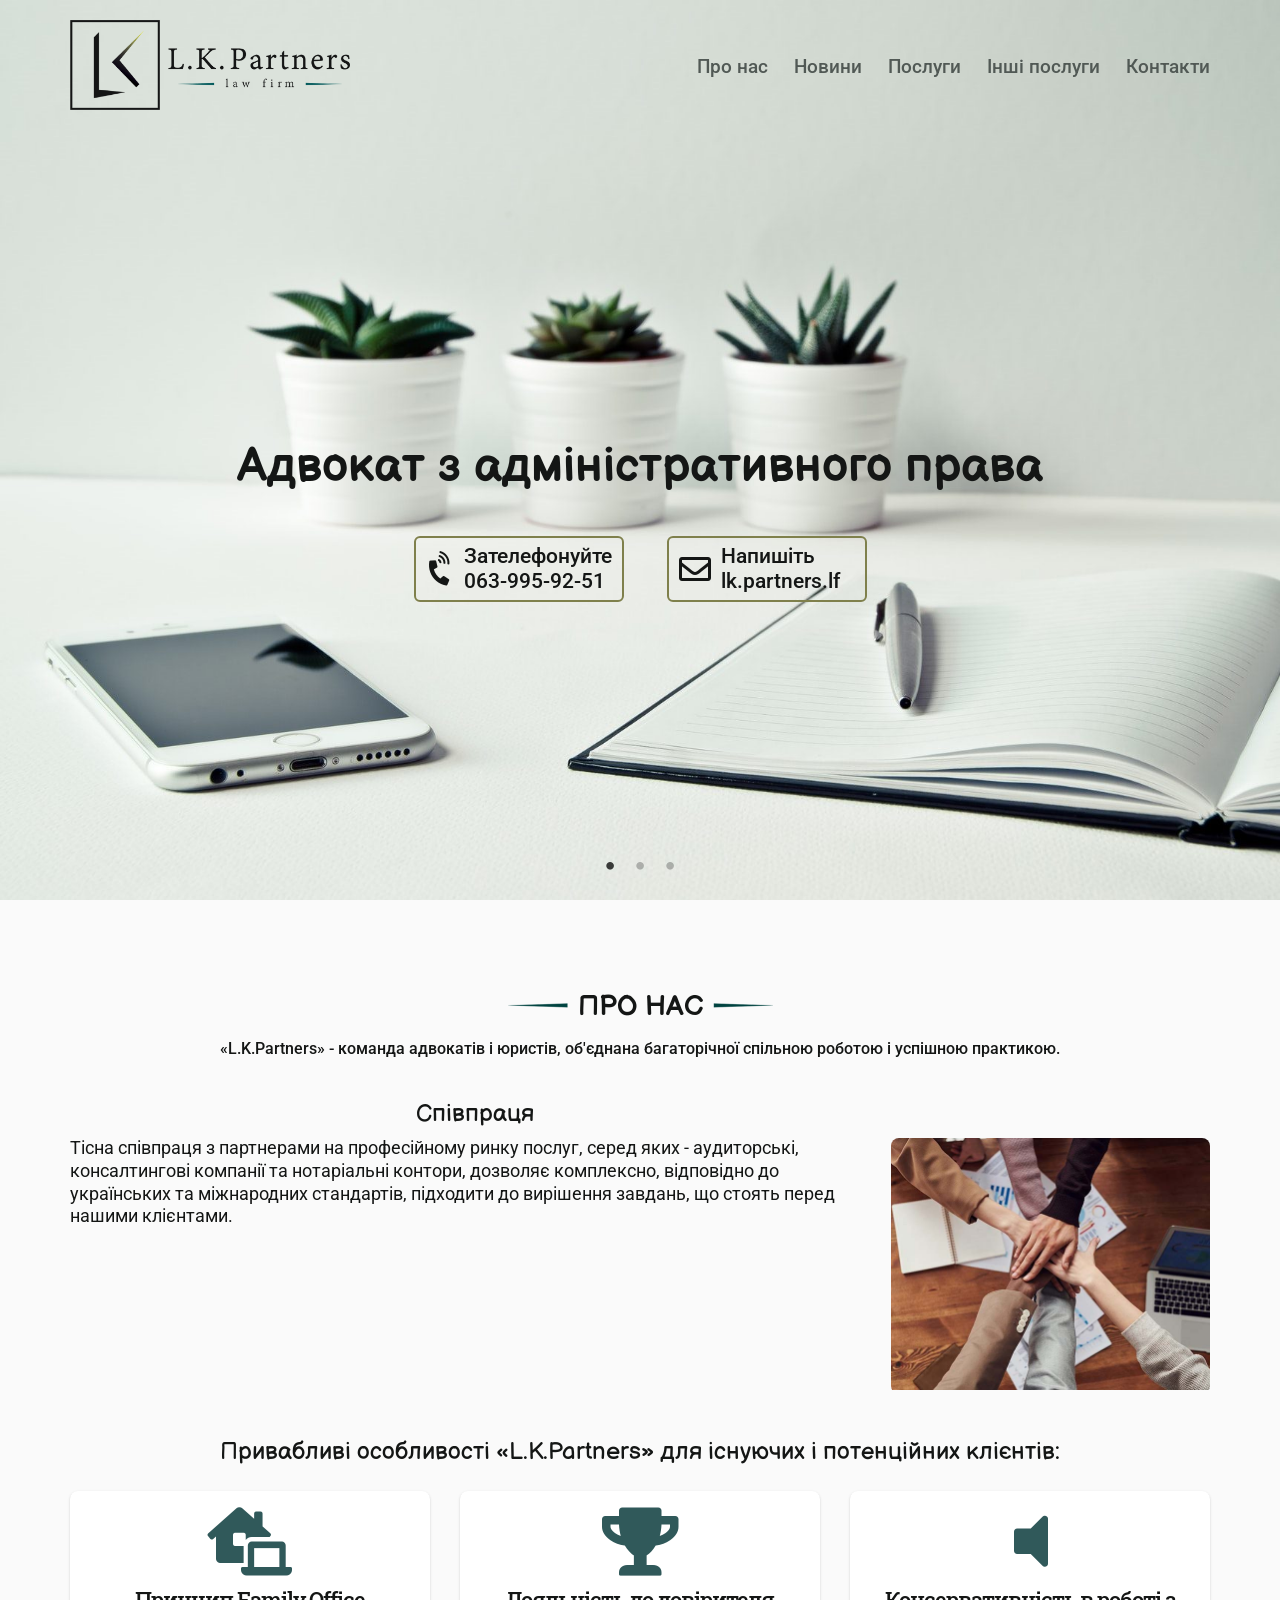
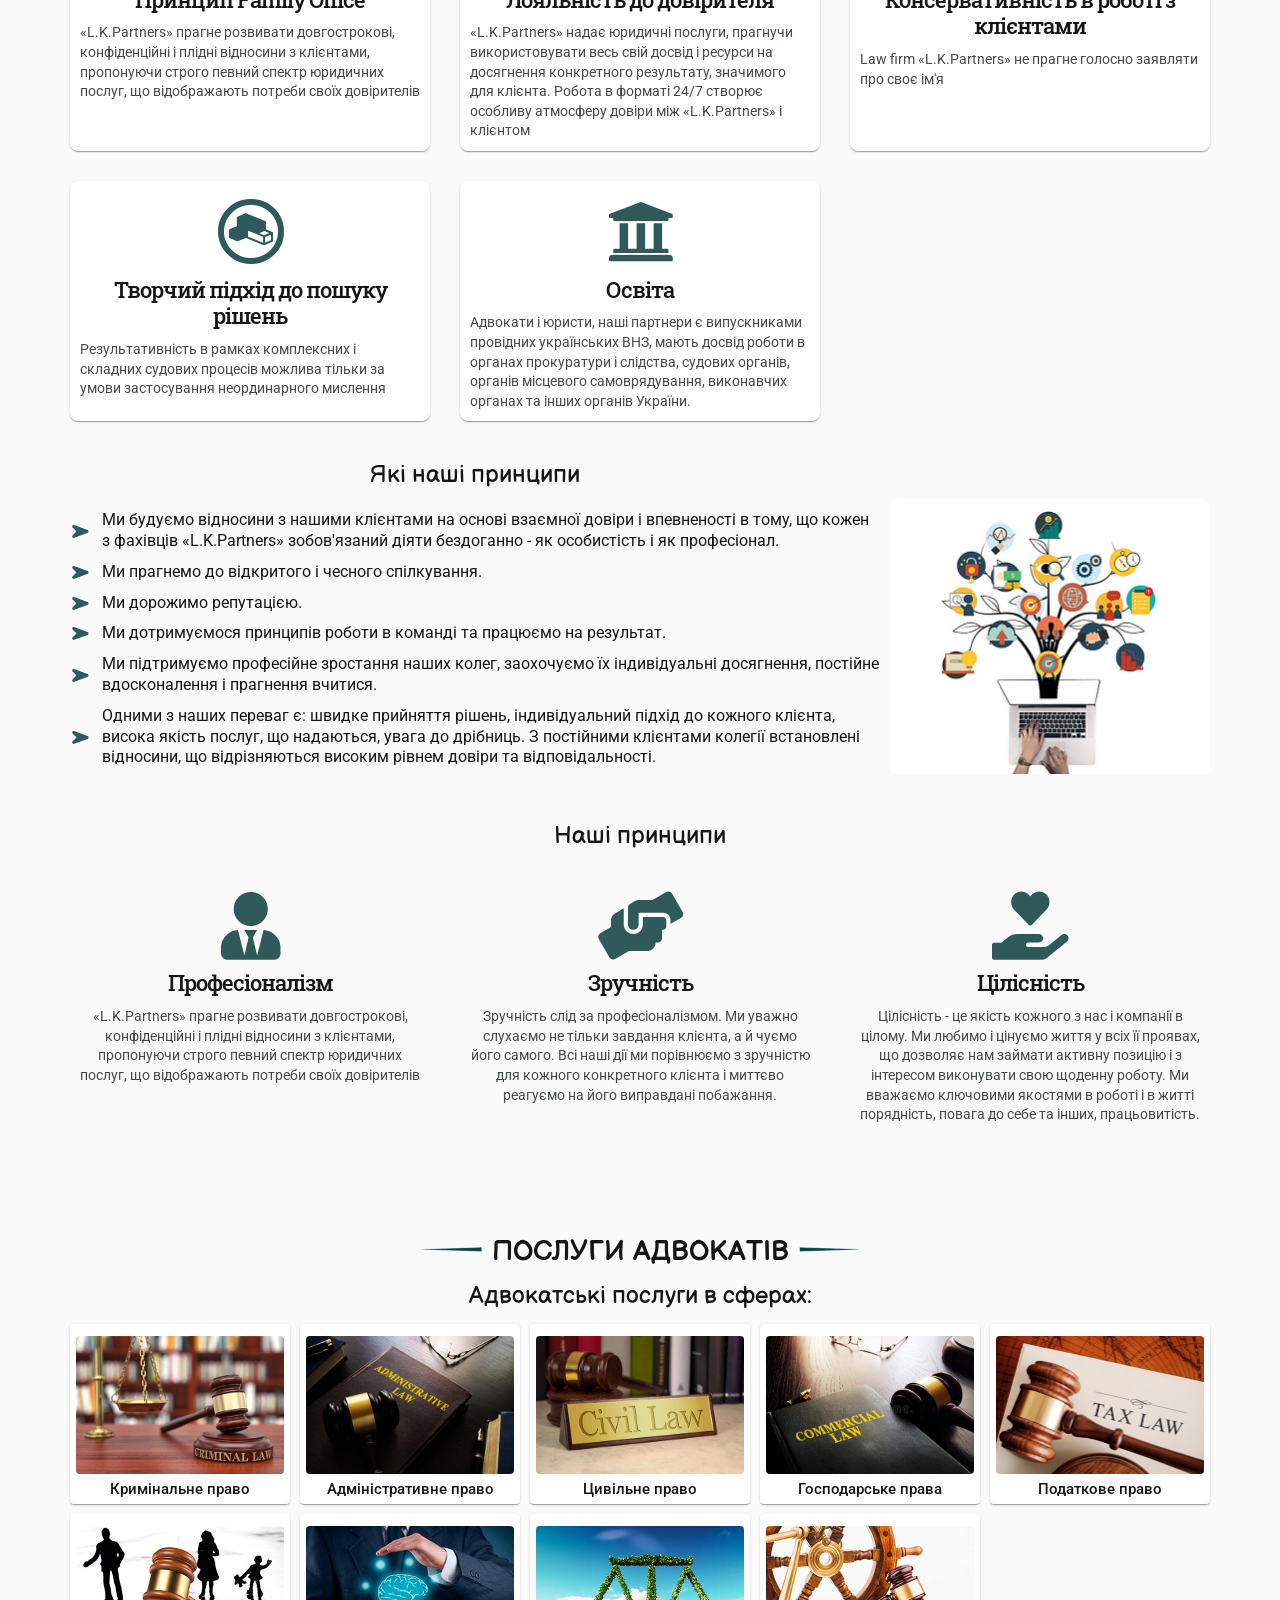
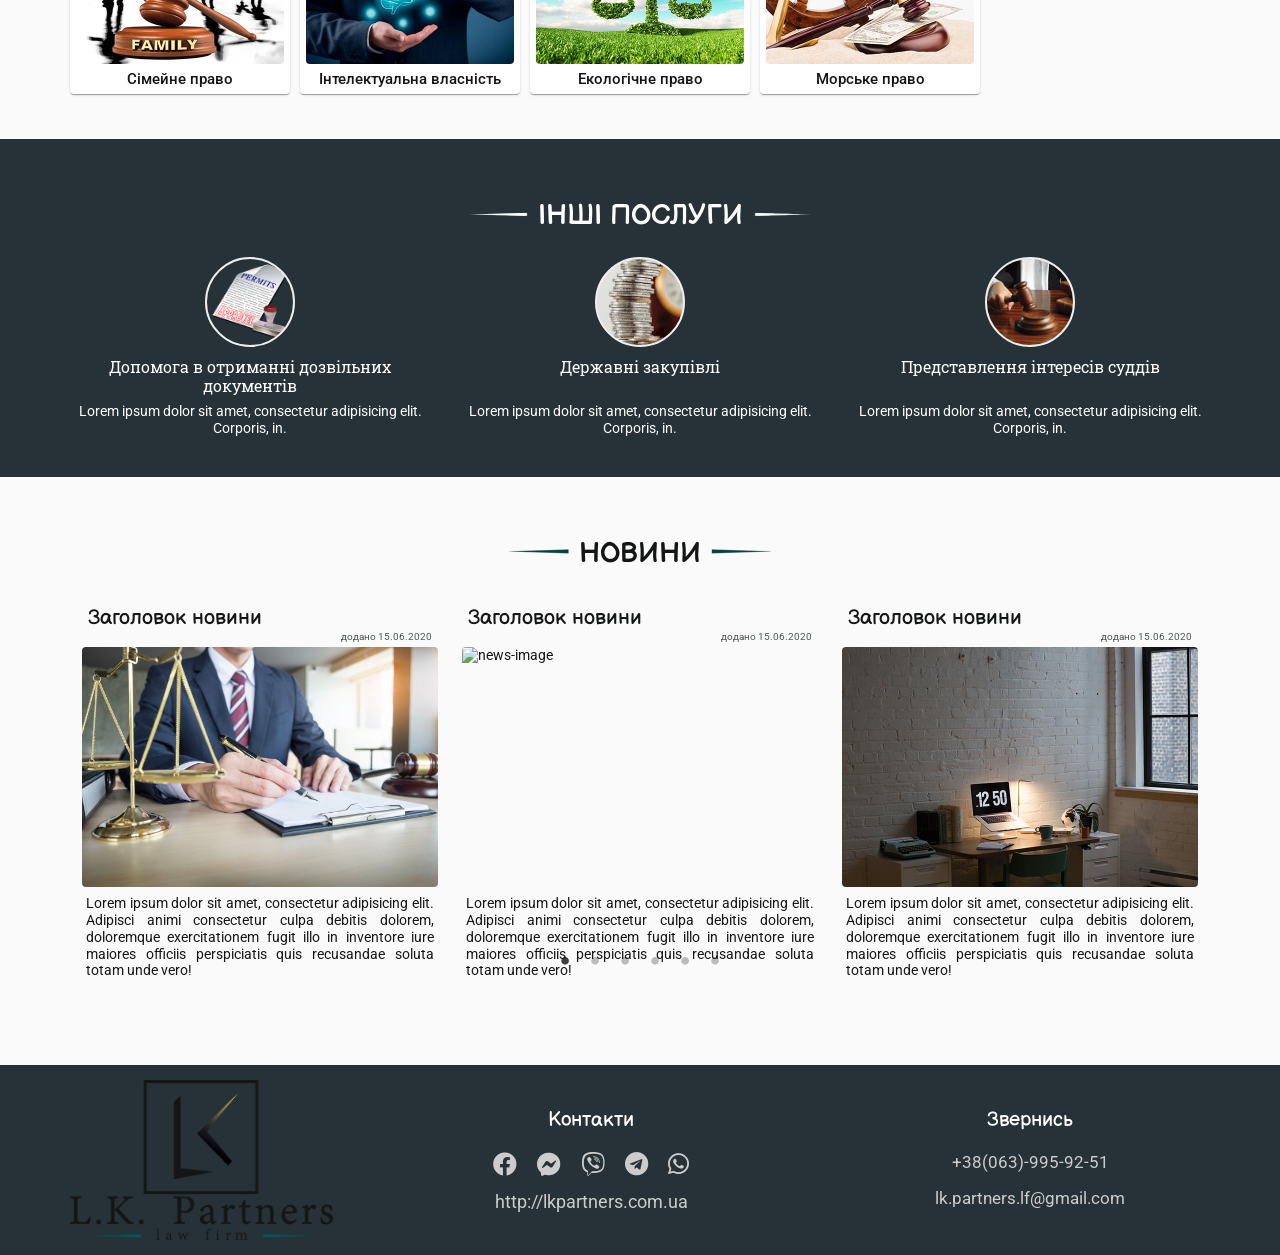
==== commit 469e04ba: "add slider on header" ====
--- a/docs/index.html
+++ b/docs/index.html
@@ -17,51 +17,91 @@
 </head>
 <body>
 
-    <header class="header pos-relative">
-        <div class="header__wrapper">
-            <div class="container d-flex align-items-center justify-content-between pos-relative">
-                <a href="http://lkpartners.com.ua" class="header__logo">
-                    <img src="img/logo-1.png" alt="lkpartners-logo">
-                </a>
-                <nav class="nav">
-                    <div class="nav__btn">
-                        <span class="nav__btn-bar"></span>
-                        <span class="nav__btn-bar"></span>
-                        <span class="nav__btn-bar"></span>
-                    </div>
-                    <ul class="nav__list d-flex align-items-center justify-content-between flex-wrap flex-md-column align-items-md-start pos-relative">
-                        <li class="nav__close">
-                            <i class="fas fa-times"></i>
-                        </li>
-                        <li class="nav__item"><a class="nav__link" href="#about">Про нас</a></li>
-                        <li class="nav__item"><a class="nav__link" href="#news">Новини</a></li>
-                        <li class="nav__item"><a class="nav__link" href="#services">Послуги</a></li>
-                        <li class="nav__item"><a class="nav__link" href="#other-services">Інші послуги</a></li>
-                        <li class="nav__item"><a class="nav__link" href="#contacts">Контакти</a></li>
-                    </ul>
-                </nav>
-            </div>
-        </div>
-
-        <div class="header__info">
-            <h1 class="header__title">Кваліфікована допомога адвокатів</h1>
-            <div class="header__buttons text-center">
-                <a class="btn btn--phone text-left" href="tel:+30639959251">
-                    <div class="btn__text">
-                        <span>Зателефонуйте</span>
-                        <span>063-995-92-51</span>
-                    </div>
-                </a>
-                <a class="btn btn--email text-left" href="mailto:lk.partners.lf@gmail.com">
-                    <div class="btn__text">
-                        <span>Напишіть</span>
-                        <span>lk.partners.lf</span>
-                    </div>
-                </a>
-            </div>
-        </div>
-    </header>
-    <!-- / header -->
+        <header class="header pos-relative">
+            <div class="header__wrapper">
+                <div class="container d-flex align-items-center justify-content-between pos-relative">
+                    <a href="http://lkpartners.com.ua" class="header__logo">
+                        <img src="img/logo-1.png" alt="lkpartners-logo">
+                    </a>
+                    <nav class="nav">
+                        <div class="nav__btn">
+                            <span class="nav__btn-bar"></span>
+                            <span class="nav__btn-bar"></span>
+                            <span class="nav__btn-bar"></span>
+                        </div>
+                        <ul class="nav__list d-flex align-items-center justify-content-between flex-wrap flex-md-column align-items-md-start pos-relative">
+                            <li class="nav__close">
+                                <i class="fas fa-times"></i>
+                            </li>
+                            <li class="nav__item"><a class="nav__link" href="#about">Про нас</a></li>
+                            <li class="nav__item"><a class="nav__link" href="#news">Новини</a></li>
+                            <li class="nav__item"><a class="nav__link" href="#services">Послуги</a></li>
+                            <li class="nav__item"><a class="nav__link" href="#other-services">Інші послуги</a></li>
+                            <li class="nav__item"><a class="nav__link" href="#contacts">Контакти</a></li>
+                        </ul>
+                    </nav>
+                </div>
+            </div>
+            <!--/ header__wrapper-->
+            <div class="header__slider">
+                <div class="header__info header__info--1">
+                    <h1 class="header__title">Адвокат з адміністративного права</h1>
+                    <div class="header__buttons text-center">
+                        <a class="btn btn--phone text-left" href="tel:+30639959251">
+                            <div class="btn__text">
+                                <span>Зателефонуйте</span>
+                                <span>063-995-92-51</span>
+                            </div>
+                        </a>
+                        <a class="btn btn--email text-left" href="mailto:lk.partners.lf@gmail.com">
+                            <div class="btn__text">
+                                <span>Напишіть</span>
+                                <span>lk.partners.lf</span>
+                            </div>
+                        </a>
+                    </div>
+                </div>
+                <!--/ header__info-->
+                <div class="header__info header__info--2">
+                    <h1 class="header__title">Адвокат з господарського права</h1>
+                    <div class="header__buttons text-center">
+                        <a class="btn btn--phone text-left" href="tel:+30639959251">
+                            <div class="btn__text">
+                                <span>Зателефонуйте</span>
+                                <span>063-995-92-51</span>
+                            </div>
+                        </a>
+                        <a class="btn btn--email text-left" href="mailto:lk.partners.lf@gmail.com">
+                            <div class="btn__text">
+                                <span>Напишіть</span>
+                                <span>lk.partners.lf</span>
+                            </div>
+                        </a>
+                    </div>
+                </div>
+                <!--/ header__info-->
+                <div class="header__info header__info--3">
+                    <h1 class="header__title">Адвокат з кримінального права</h1>
+                    <div class="header__buttons text-center">
+                        <a class="btn btn--phone text-left" href="tel:+30639959251">
+                            <div class="btn__text">
+                                <span>Зателефонуйте</span>
+                                <span>063-995-92-51</span>
+                            </div>
+                        </a>
+                        <a class="btn btn--email text-left" href="mailto:lk.partners.lf@gmail.com">
+                            <div class="btn__text">
+                                <span>Напишіть</span>
+                                <span>lk.partners.lf</span>
+                            </div>
+                        </a>
+                    </div>
+                </div>
+                <!--/ header__info-->
+            </div>
+            <!-- / header__slider-->
+        </header>
+        <!-- / header -->
     <main>
         <section class="section about" id="about">
             <div class="container">
--- a/docs/css/style.css
+++ b/docs/css/style.css
@@ -1,4 +1,4 @@
 a,abbr,acronym,address,applet,article,aside,audio,b,big,blockquote,body,canvas,caption,center,cite,code,dd,del,details,dfn,div,dl,dt,em,embed,fieldset,figcaption,figure,footer,form,h1,h2,h3,h4,h5,h6,header,hgroup,html,i,iframe,img,ins,kbd,label,legend,li,mark,menu,nav,object,ol,output,p,pre,q,ruby,s,samp,section,small,span,strike,strong,sub,summary,sup,table,tbody,td,tfoot,th,thead,time,tr,tt,u,ul,var,video{margin:0;padding:0;border:0;outline:0;font-size:100%;font:inherit;vertical-align:baseline}article,aside,details,figcaption,figure,footer,header,hgroup,menu,nav,section{display:block}*,::after,::before{box-sizing:border-box}a{color:inherit;text-decoration:none;cursor:pointer;display:inline-block}img{width:100%;height:auto}ol,ul{list-style:none}blockquote,q{quotes:none}blockquote:after,blockquote:before,q:after,q:before{content:''}button,input,textarea{outline:0;border:none}textarea{resize:vertical}button{cursor:pointer}table{border-collapse:collapse;border-spacing:0}.d-flex{display:flex}.flex-row{flex-direction:row!important}.flex-column{flex-direction:column!important}.flex-row-reverse{flex-direction:row-reverse!important}.flex-column-reverse{flex-direction:column-reverse!important}.flex-wrap{flex-wrap:wrap!important}.flex-nowrap{flex-wrap:nowrap!important}.flex-wrap-reverse{flex-wrap:wrap-reverse!important}.justify-content-start{justify-content:flex-start!important}.justify-content-end{justify-content:flex-end!important}.justify-content-center{justify-content:center!important}.justify-content-between{justify-content:space-between!important}.justify-content-around{justify-content:space-around!important}.align-items-start{align-items:flex-start!important}.align-items-end{align-items:flex-end!important}.align-items-center{align-items:center!important}.align-items-baseline{align-items:baseline!important}.align-items-stretch{align-items:stretch!important}.align-content-start{align-content:flex-start!important}.align-content-end{align-content:flex-end!important}.align-content-center{align-content:center!important}.align-content-between{align-content:space-between!important}.align-content-around{align-content:space-around!important}.align-content-stretch{align-content:stretch!important}.align-self-auto{align-self:auto!important}.align-self-start{align-self:flex-start!important}.align-self-end{align-self:flex-end!important}.align-self-center{align-self:center!important}.align-self-baseline{align-self:baseline!important}.align-self-stretch{align-self:stretch!important}.container{padding:0 15px;max-width:1170px;margin:0 auto}.container-fluid{width:100%;padding:0 15px}.row{display:flex;flex-wrap:wrap;margin-right:-15px;margin-left:-15px}.no-gutters{margin-right:0;margin-left:0}.no-gutters>.col,.no-gutters>[class*=col-]{padding-right:0;padding-left:0}.col,.col-1,.col-10,.col-11,.col-12,.col-2,.col-3,.col-4,.col-5,.col-6,.col-7,.col-8,.col-9,.col-auto,.col-lg,.col-lg-1,.col-lg-10,.col-lg-11,.col-lg-12,.col-lg-2,.col-lg-3,.col-lg-4,.col-lg-5,.col-lg-6,.col-lg-7,.col-lg-8,.col-lg-9,.col-lg-auto,.col-md,.col-md-1,.col-md-10,.col-md-11,.col-md-12,.col-md-2,.col-md-3,.col-md-4,.col-md-5,.col-md-6,.col-md-7,.col-md-8,.col-md-9,.col-md-auto,.col-sm,.col-sm-1,.col-sm-10,.col-sm-11,.col-sm-12,.col-sm-2,.col-sm-3,.col-sm-4,.col-sm-5,.col-sm-6,.col-sm-7,.col-sm-8,.col-sm-9,.col-sm-auto,.col-xs,.col-xs-1,.col-xs-10,.col-xs-11,.col-xs-12,.col-xs-2,.col-xs-3,.col-xs-4,.col-xs-5,.col-xs-6,.col-xs-7,.col-xs-8,.col-xs-9,.col-xs-auto{position:relative;width:100%;min-height:1px;padding-right:15px;padding-left:15px}.col{flex-basis:0;flex-grow:1;max-width:100%}.col-auto{flex:0 0 auto;width:auto;max-width:none}.col-1{flex:0 0 8.333333%;max-width:8.333333%}.col-2{flex:0 0 16.666667%;max-width:16.666667%}.col-3{flex:0 0 25%;max-width:25%}.col-3:not(:nth-child(-n+4)){margin-top:30px}.col-4{flex:0 0 33.333333%;max-width:33.333333%}.col-4:not(:nth-child(-n+3)){margin-top:30px}.col-5{flex:0 0 41.666667%;max-width:41.666667%}.col-6{flex:0 0 50%;max-width:50%}.col-7{flex:0 0 58.333333%;max-width:58.333333%}.col-8{flex:0 0 66.666667%;max-width:66.666667%}.col-9{flex:0 0 75%;max-width:75%}.col-10{flex:0 0 83.333333%;max-width:83.333333%}.col-11{flex:0 0 91.666667%;max-width:91.666667%}.col-12{flex:0 0 100%;max-width:100%}.order-first{order:-1}.order-last{order:13}.order-0{order:0}.order-1{order:1}.order-2{order:2}.order-3{order:3}.order-4{order:4}.order-5{order:5}.order-6{order:6}.order-7{order:7}.order-8{order:8}.order-9{order:9}.order-10{order:10}.order-11{order:11}.order-12{order:12}.offset-1{margin-left:8.33333%}.offset-2{margin-left:16.66667%}.offset-3{margin-left:25%}.offset-4{margin-left:33.33333%}.offset-5{margin-left:41.66667%}.offset-6{margin-left:50%}.offset-7{margin-left:58.33333%}.offset-8{margin-left:66.66667%}.offset-9{margin-left:75%}.offset-10{margin-left:83.33333%}.offset-11{margin-left:91.66667%}.m-0{margin:0!important}.mt-0,.my-0{margin-top:0!important}.mr-0,.mx-0{margin-right:0!important}.mb-0,.my-0{margin-bottom:0!important}.ml-0,.mx-0{margin-left:0!important}.m-1{margin:.25rem!important}.mt-1,.my-1{margin-top:.25rem!important}.mr-1,.mx-1{margin-right:.25rem!important}.mb-1,.my-1{margin-bottom:.25rem!important}.ml-1,.mx-1{margin-left:.25rem!important}.m-2{margin:.5rem!important}.mt-2,.my-2{margin-top:.5rem!important}.mr-2,.mx-2{margin-right:.5rem!important}.mb-2,.my-2{margin-bottom:.5rem!important}.ml-2,.mx-2{margin-left:.5rem!important}.m-3{margin:1rem!important}.mt-3,.my-3{margin-top:1rem!important}.mr-3,.mx-3{margin-right:1rem!important}.mb-3,.my-3{margin-bottom:1rem!important}.ml-3,.mx-3{margin-left:1rem!important}.m-4{margin:1.5rem!important}.mt-4,.my-4{margin-top:1.5rem!important}.mr-4,.mx-4{margin-right:1.5rem!important}.mb-4,.my-4{margin-bottom:1.5rem!important}.ml-4,.mx-4{margin-left:1.5rem!important}.m-5{margin:3rem!important}.mt-5,.my-5{margin-top:3rem!important}.mr-5,.mx-5{margin-right:3rem!important}.mb-5,.my-5{margin-bottom:3rem!important}.ml-5,.mx-5{margin-left:3rem!important}/*!
  * Font Awesome Free 5.13.0 by @fontawesome - https://fontawesome.com
  * License - https://fontawesome.com/license/free (Icons: CC BY 4.0, Fonts: SIL OFL 1.1, Code: MIT License)
- */.fa,.fab,.fad,.fal,.far,.fas{-moz-osx-font-smoothing:grayscale;-webkit-font-smoothing:antialiased;display:inline-block;font-style:normal;font-variant:normal;text-rendering:auto;line-height:1}.fa-lg{font-size:1.33333em;line-height:.75em;vertical-align:-.0667em}.fa-xs{font-size:.75em}.fa-sm{font-size:.875em}.fa-1x{font-size:1em}.fa-2x{font-size:2em}.fa-3x{font-size:3em}.fa-4x{font-size:4em}.fa-5x{font-size:5em}.fa-6x{font-size:6em}.fa-7x{font-size:7em}.fa-8x{font-size:8em}.fa-9x{font-size:9em}.fa-10x{font-size:10em}.fa-fw{text-align:center;width:1.25em}.fa-ul{list-style-type:none;margin-left:2.5em;padding-left:0}.fa-ul>li{position:relative}.fa-li{left:-2em;position:absolute;text-align:center;width:2em;line-height:inherit}.fa-border{border:solid .08em #eee;border-radius:.1em;padding:.2em .25em .15em}.fa-pull-left{float:left}.fa-pull-right{float:right}.fa.fa-pull-left,.fab.fa-pull-left,.fal.fa-pull-left,.far.fa-pull-left,.fas.fa-pull-left{margin-right:.3em}.fa.fa-pull-right,.fab.fa-pull-right,.fal.fa-pull-right,.far.fa-pull-right,.fas.fa-pull-right{margin-left:.3em}.fa-spin{-webkit-animation:fa-spin 2s infinite linear;animation:fa-spin 2s infinite linear}.fa-pulse{-webkit-animation:fa-spin 1s infinite steps(8);animation:fa-spin 1s infinite steps(8)}@-webkit-keyframes fa-spin{0%{transform:rotate(0)}100%{transform:rotate(360deg)}}@keyframes fa-spin{0%{transform:rotate(0)}100%{transform:rotate(360deg)}}.fa-rotate-90{transform:rotate(90deg)}.fa-rotate-180{transform:rotate(180deg)}.fa-rotate-270{transform:rotate(270deg)}.fa-flip-horizontal{transform:scale(-1,1)}.fa-flip-vertical{transform:scale(1,-1)}.fa-flip-both,.fa-flip-horizontal.fa-flip-vertical{transform:scale(-1,-1)}:root .fa-flip-both,:root .fa-flip-horizontal,:root .fa-flip-vertical,:root .fa-rotate-180,:root .fa-rotate-270,:root .fa-rotate-90{-webkit-filter:none;filter:none}.fa-stack{display:inline-block;height:2em;line-height:2em;position:relative;vertical-align:middle;width:2.5em}.fa-stack-1x,.fa-stack-2x{left:0;position:absolute;text-align:center;width:100%}.fa-stack-1x{line-height:inherit}.fa-stack-2x{font-size:2em}.fa-inverse{color:#fff}.fa-500px:before{content:"\f26e"}.fa-accessible-icon:before{content:"\f368"}.fa-accusoft:before{content:"\f369"}.fa-acquisitions-incorporated:before{content:"\f6af"}.fa-ad:before{content:"\f641"}.fa-address-book:before{content:"\f2b9"}.fa-address-card:before{content:"\f2bb"}.fa-adjust:before{content:"\f042"}.fa-adn:before{content:"\f170"}.fa-adobe:before{content:"\f778"}.fa-adversal:before{content:"\f36a"}.fa-affiliatetheme:before{content:"\f36b"}.fa-air-freshener:before{content:"\f5d0"}.fa-airbnb:before{content:"\f834"}.fa-algolia:before{content:"\f36c"}.fa-align-center:before{content:"\f037"}.fa-align-justify:before{content:"\f039"}.fa-align-left:before{content:"\f036"}.fa-align-right:before{content:"\f038"}.fa-alipay:before{content:"\f642"}.fa-allergies:before{content:"\f461"}.fa-amazon:before{content:"\f270"}.fa-amazon-pay:before{content:"\f42c"}.fa-ambulance:before{content:"\f0f9"}.fa-american-sign-language-interpreting:before{content:"\f2a3"}.fa-amilia:before{content:"\f36d"}.fa-anchor:before{content:"\f13d"}.fa-android:before{content:"\f17b"}.fa-angellist:before{content:"\f209"}.fa-angle-double-down:before{content:"\f103"}.fa-angle-double-left:before{content:"\f100"}.fa-angle-double-right:before{content:"\f101"}.fa-angle-double-up:before{content:"\f102"}.fa-angle-down:before{content:"\f107"}.fa-angle-left:before{content:"\f104"}.fa-angle-right:before{content:"\f105"}.fa-angle-up:before{content:"\f106"}.fa-angry:before{content:"\f556"}.fa-angrycreative:before{content:"\f36e"}.fa-angular:before{content:"\f420"}.fa-ankh:before{content:"\f644"}.fa-app-store:before{content:"\f36f"}.fa-app-store-ios:before{content:"\f370"}.fa-apper:before{content:"\f371"}.fa-apple:before{content:"\f179"}.fa-apple-alt:before{content:"\f5d1"}.fa-apple-pay:before{content:"\f415"}.fa-archive:before{content:"\f187"}.fa-archway:before{content:"\f557"}.fa-arrow-alt-circle-down:before{content:"\f358"}.fa-arrow-alt-circle-left:before{content:"\f359"}.fa-arrow-alt-circle-right:before{content:"\f35a"}.fa-arrow-alt-circle-up:before{content:"\f35b"}.fa-arrow-circle-down:before{content:"\f0ab"}.fa-arrow-circle-left:before{content:"\f0a8"}.fa-arrow-circle-right:before{content:"\f0a9"}.fa-arrow-circle-up:before{content:"\f0aa"}.fa-arrow-down:before{content:"\f063"}.fa-arrow-left:before{content:"\f060"}.fa-arrow-right:before{content:"\f061"}.fa-arrow-up:before{content:"\f062"}.fa-arrows-alt:before{content:"\f0b2"}.fa-arrows-alt-h:before{content:"\f337"}.fa-arrows-alt-v:before{content:"\f338"}.fa-artstation:before{content:"\f77a"}.fa-assistive-listening-systems:before{content:"\f2a2"}.fa-asterisk:before{content:"\f069"}.fa-asymmetrik:before{content:"\f372"}.fa-at:before{content:"\f1fa"}.fa-atlas:before{content:"\f558"}.fa-atlassian:before{content:"\f77b"}.fa-atom:before{content:"\f5d2"}.fa-audible:before{content:"\f373"}.fa-audio-description:before{content:"\f29e"}.fa-autoprefixer:before{content:"\f41c"}.fa-avianex:before{content:"\f374"}.fa-aviato:before{content:"\f421"}.fa-award:before{content:"\f559"}.fa-aws:before{content:"\f375"}.fa-baby:before{content:"\f77c"}.fa-baby-carriage:before{content:"\f77d"}.fa-backspace:before{content:"\f55a"}.fa-backward:before{content:"\f04a"}.fa-bacon:before{content:"\f7e5"}.fa-bahai:before{content:"\f666"}.fa-balance-scale:before{content:"\f24e"}.fa-balance-scale-left:before{content:"\f515"}.fa-balance-scale-right:before{content:"\f516"}.fa-ban:before{content:"\f05e"}.fa-band-aid:before{content:"\f462"}.fa-bandcamp:before{content:"\f2d5"}.fa-barcode:before{content:"\f02a"}.fa-bars:before{content:"\f0c9"}.fa-baseball-ball:before{content:"\f433"}.fa-basketball-ball:before{content:"\f434"}.fa-bath:before{content:"\f2cd"}.fa-battery-empty:before{content:"\f244"}.fa-battery-full:before{content:"\f240"}.fa-battery-half:before{content:"\f242"}.fa-battery-quarter:before{content:"\f243"}.fa-battery-three-quarters:before{content:"\f241"}.fa-battle-net:before{content:"\f835"}.fa-bed:before{content:"\f236"}.fa-beer:before{content:"\f0fc"}.fa-behance:before{content:"\f1b4"}.fa-behance-square:before{content:"\f1b5"}.fa-bell:before{content:"\f0f3"}.fa-bell-slash:before{content:"\f1f6"}.fa-bezier-curve:before{content:"\f55b"}.fa-bible:before{content:"\f647"}.fa-bicycle:before{content:"\f206"}.fa-biking:before{content:"\f84a"}.fa-bimobject:before{content:"\f378"}.fa-binoculars:before{content:"\f1e5"}.fa-biohazard:before{content:"\f780"}.fa-birthday-cake:before{content:"\f1fd"}.fa-bitbucket:before{content:"\f171"}.fa-bitcoin:before{content:"\f379"}.fa-bity:before{content:"\f37a"}.fa-black-tie:before{content:"\f27e"}.fa-blackberry:before{content:"\f37b"}.fa-blender:before{content:"\f517"}.fa-blender-phone:before{content:"\f6b6"}.fa-blind:before{content:"\f29d"}.fa-blog:before{content:"\f781"}.fa-blogger:before{content:"\f37c"}.fa-blogger-b:before{content:"\f37d"}.fa-bluetooth:before{content:"\f293"}.fa-bluetooth-b:before{content:"\f294"}.fa-bold:before{content:"\f032"}.fa-bolt:before{content:"\f0e7"}.fa-bomb:before{content:"\f1e2"}.fa-bone:before{content:"\f5d7"}.fa-bong:before{content:"\f55c"}.fa-book:before{content:"\f02d"}.fa-book-dead:before{content:"\f6b7"}.fa-book-medical:before{content:"\f7e6"}.fa-book-open:before{content:"\f518"}.fa-book-reader:before{content:"\f5da"}.fa-bookmark:before{content:"\f02e"}.fa-bootstrap:before{content:"\f836"}.fa-border-all:before{content:"\f84c"}.fa-border-none:before{content:"\f850"}.fa-border-style:before{content:"\f853"}.fa-bowling-ball:before{content:"\f436"}.fa-box:before{content:"\f466"}.fa-box-open:before{content:"\f49e"}.fa-box-tissue:before{content:"\f95b"}.fa-boxes:before{content:"\f468"}.fa-braille:before{content:"\f2a1"}.fa-brain:before{content:"\f5dc"}.fa-bread-slice:before{content:"\f7ec"}.fa-briefcase:before{content:"\f0b1"}.fa-briefcase-medical:before{content:"\f469"}.fa-broadcast-tower:before{content:"\f519"}.fa-broom:before{content:"\f51a"}.fa-brush:before{content:"\f55d"}.fa-btc:before{content:"\f15a"}.fa-buffer:before{content:"\f837"}.fa-bug:before{content:"\f188"}.fa-building:before{content:"\f1ad"}.fa-bullhorn:before{content:"\f0a1"}.fa-bullseye:before{content:"\f140"}.fa-burn:before{content:"\f46a"}.fa-buromobelexperte:before{content:"\f37f"}.fa-bus:before{content:"\f207"}.fa-bus-alt:before{content:"\f55e"}.fa-business-time:before{content:"\f64a"}.fa-buy-n-large:before{content:"\f8a6"}.fa-buysellads:before{content:"\f20d"}.fa-calculator:before{content:"\f1ec"}.fa-calendar:before{content:"\f133"}.fa-calendar-alt:before{content:"\f073"}.fa-calendar-check:before{content:"\f274"}.fa-calendar-day:before{content:"\f783"}.fa-calendar-minus:before{content:"\f272"}.fa-calendar-plus:before{content:"\f271"}.fa-calendar-times:before{content:"\f273"}.fa-calendar-week:before{content:"\f784"}.fa-camera:before{content:"\f030"}.fa-camera-retro:before{content:"\f083"}.fa-campground:before{content:"\f6bb"}.fa-canadian-maple-leaf:before{content:"\f785"}.fa-candy-cane:before{content:"\f786"}.fa-cannabis:before{content:"\f55f"}.fa-capsules:before{content:"\f46b"}.fa-car:before{content:"\f1b9"}.fa-car-alt:before{content:"\f5de"}.fa-car-battery:before{content:"\f5df"}.fa-car-crash:before{content:"\f5e1"}.fa-car-side:before{content:"\f5e4"}.fa-caravan:before{content:"\f8ff"}.fa-caret-down:before{content:"\f0d7"}.fa-caret-left:before{content:"\f0d9"}.fa-caret-right:before{content:"\f0da"}.fa-caret-square-down:before{content:"\f150"}.fa-caret-square-left:before{content:"\f191"}.fa-caret-square-right:before{content:"\f152"}.fa-caret-square-up:before{content:"\f151"}.fa-caret-up:before{content:"\f0d8"}.fa-carrot:before{content:"\f787"}.fa-cart-arrow-down:before{content:"\f218"}.fa-cart-plus:before{content:"\f217"}.fa-cash-register:before{content:"\f788"}.fa-cat:before{content:"\f6be"}.fa-cc-amazon-pay:before{content:"\f42d"}.fa-cc-amex:before{content:"\f1f3"}.fa-cc-apple-pay:before{content:"\f416"}.fa-cc-diners-club:before{content:"\f24c"}.fa-cc-discover:before{content:"\f1f2"}.fa-cc-jcb:before{content:"\f24b"}.fa-cc-mastercard:before{content:"\f1f1"}.fa-cc-paypal:before{content:"\f1f4"}.fa-cc-stripe:before{content:"\f1f5"}.fa-cc-visa:before{content:"\f1f0"}.fa-centercode:before{content:"\f380"}.fa-centos:before{content:"\f789"}.fa-certificate:before{content:"\f0a3"}.fa-chair:before{content:"\f6c0"}.fa-chalkboard:before{content:"\f51b"}.fa-chalkboard-teacher:before{content:"\f51c"}.fa-charging-station:before{content:"\f5e7"}.fa-chart-area:before{content:"\f1fe"}.fa-chart-bar:before{content:"\f080"}.fa-chart-line:before{content:"\f201"}.fa-chart-pie:before{content:"\f200"}.fa-check:before{content:"\f00c"}.fa-check-circle:before{content:"\f058"}.fa-check-double:before{content:"\f560"}.fa-check-square:before{content:"\f14a"}.fa-cheese:before{content:"\f7ef"}.fa-chess:before{content:"\f439"}.fa-chess-bishop:before{content:"\f43a"}.fa-chess-board:before{content:"\f43c"}.fa-chess-king:before{content:"\f43f"}.fa-chess-knight:before{content:"\f441"}.fa-chess-pawn:before{content:"\f443"}.fa-chess-queen:before{content:"\f445"}.fa-chess-rook:before{content:"\f447"}.fa-chevron-circle-down:before{content:"\f13a"}.fa-chevron-circle-left:before{content:"\f137"}.fa-chevron-circle-right:before{content:"\f138"}.fa-chevron-circle-up:before{content:"\f139"}.fa-chevron-down:before{content:"\f078"}.fa-chevron-left:before{content:"\f053"}.fa-chevron-right:before{content:"\f054"}.fa-chevron-up:before{content:"\f077"}.fa-child:before{content:"\f1ae"}.fa-chrome:before{content:"\f268"}.fa-chromecast:before{content:"\f838"}.fa-church:before{content:"\f51d"}.fa-circle:before{content:"\f111"}.fa-circle-notch:before{content:"\f1ce"}.fa-city:before{content:"\f64f"}.fa-clinic-medical:before{content:"\f7f2"}.fa-clipboard:before{content:"\f328"}.fa-clipboard-check:before{content:"\f46c"}.fa-clipboard-list:before{content:"\f46d"}.fa-clock:before{content:"\f017"}.fa-clone:before{content:"\f24d"}.fa-closed-captioning:before{content:"\f20a"}.fa-cloud:before{content:"\f0c2"}.fa-cloud-download-alt:before{content:"\f381"}.fa-cloud-meatball:before{content:"\f73b"}.fa-cloud-moon:before{content:"\f6c3"}.fa-cloud-moon-rain:before{content:"\f73c"}.fa-cloud-rain:before{content:"\f73d"}.fa-cloud-showers-heavy:before{content:"\f740"}.fa-cloud-sun:before{content:"\f6c4"}.fa-cloud-sun-rain:before{content:"\f743"}.fa-cloud-upload-alt:before{content:"\f382"}.fa-cloudscale:before{content:"\f383"}.fa-cloudsmith:before{content:"\f384"}.fa-cloudversify:before{content:"\f385"}.fa-cocktail:before{content:"\f561"}.fa-code:before{content:"\f121"}.fa-code-branch:before{content:"\f126"}.fa-codepen:before{content:"\f1cb"}.fa-codiepie:before{content:"\f284"}.fa-coffee:before{content:"\f0f4"}.fa-cog:before{content:"\f013"}.fa-cogs:before{content:"\f085"}.fa-coins:before{content:"\f51e"}.fa-columns:before{content:"\f0db"}.fa-comment:before{content:"\f075"}.fa-comment-alt:before{content:"\f27a"}.fa-comment-dollar:before{content:"\f651"}.fa-comment-dots:before{content:"\f4ad"}.fa-comment-medical:before{content:"\f7f5"}.fa-comment-slash:before{content:"\f4b3"}.fa-comments:before{content:"\f086"}.fa-comments-dollar:before{content:"\f653"}.fa-compact-disc:before{content:"\f51f"}.fa-compass:before{content:"\f14e"}.fa-compress:before{content:"\f066"}.fa-compress-alt:before{content:"\f422"}.fa-compress-arrows-alt:before{content:"\f78c"}.fa-concierge-bell:before{content:"\f562"}.fa-confluence:before{content:"\f78d"}.fa-connectdevelop:before{content:"\f20e"}.fa-contao:before{content:"\f26d"}.fa-cookie:before{content:"\f563"}.fa-cookie-bite:before{content:"\f564"}.fa-copy:before{content:"\f0c5"}.fa-copyright:before{content:"\f1f9"}.fa-cotton-bureau:before{content:"\f89e"}.fa-couch:before{content:"\f4b8"}.fa-cpanel:before{content:"\f388"}.fa-creative-commons:before{content:"\f25e"}.fa-creative-commons-by:before{content:"\f4e7"}.fa-creative-commons-nc:before{content:"\f4e8"}.fa-creative-commons-nc-eu:before{content:"\f4e9"}.fa-creative-commons-nc-jp:before{content:"\f4ea"}.fa-creative-commons-nd:before{content:"\f4eb"}.fa-creative-commons-pd:before{content:"\f4ec"}.fa-creative-commons-pd-alt:before{content:"\f4ed"}.fa-creative-commons-remix:before{content:"\f4ee"}.fa-creative-commons-sa:before{content:"\f4ef"}.fa-creative-commons-sampling:before{content:"\f4f0"}.fa-creative-commons-sampling-plus:before{content:"\f4f1"}.fa-creative-commons-share:before{content:"\f4f2"}.fa-creative-commons-zero:before{content:"\f4f3"}.fa-credit-card:before{content:"\f09d"}.fa-critical-role:before{content:"\f6c9"}.fa-crop:before{content:"\f125"}.fa-crop-alt:before{content:"\f565"}.fa-cross:before{content:"\f654"}.fa-crosshairs:before{content:"\f05b"}.fa-crow:before{content:"\f520"}.fa-crown:before{content:"\f521"}.fa-crutch:before{content:"\f7f7"}.fa-css3:before{content:"\f13c"}.fa-css3-alt:before{content:"\f38b"}.fa-cube:before{content:"\f1b2"}.fa-cubes:before{content:"\f1b3"}.fa-cut:before{content:"\f0c4"}.fa-cuttlefish:before{content:"\f38c"}.fa-d-and-d:before{content:"\f38d"}.fa-d-and-d-beyond:before{content:"\f6ca"}.fa-dailymotion:before{content:"\f952"}.fa-dashcube:before{content:"\f210"}.fa-database:before{content:"\f1c0"}.fa-deaf:before{content:"\f2a4"}.fa-delicious:before{content:"\f1a5"}.fa-democrat:before{content:"\f747"}.fa-deploydog:before{content:"\f38e"}.fa-deskpro:before{content:"\f38f"}.fa-desktop:before{content:"\f108"}.fa-dev:before{content:"\f6cc"}.fa-deviantart:before{content:"\f1bd"}.fa-dharmachakra:before{content:"\f655"}.fa-dhl:before{content:"\f790"}.fa-diagnoses:before{content:"\f470"}.fa-diaspora:before{content:"\f791"}.fa-dice:before{content:"\f522"}.fa-dice-d20:before{content:"\f6cf"}.fa-dice-d6:before{content:"\f6d1"}.fa-dice-five:before{content:"\f523"}.fa-dice-four:before{content:"\f524"}.fa-dice-one:before{content:"\f525"}.fa-dice-six:before{content:"\f526"}.fa-dice-three:before{content:"\f527"}.fa-dice-two:before{content:"\f528"}.fa-digg:before{content:"\f1a6"}.fa-digital-ocean:before{content:"\f391"}.fa-digital-tachograph:before{content:"\f566"}.fa-directions:before{content:"\f5eb"}.fa-discord:before{content:"\f392"}.fa-discourse:before{content:"\f393"}.fa-disease:before{content:"\f7fa"}.fa-divide:before{content:"\f529"}.fa-dizzy:before{content:"\f567"}.fa-dna:before{content:"\f471"}.fa-dochub:before{content:"\f394"}.fa-docker:before{content:"\f395"}.fa-dog:before{content:"\f6d3"}.fa-dollar-sign:before{content:"\f155"}.fa-dolly:before{content:"\f472"}.fa-dolly-flatbed:before{content:"\f474"}.fa-donate:before{content:"\f4b9"}.fa-door-closed:before{content:"\f52a"}.fa-door-open:before{content:"\f52b"}.fa-dot-circle:before{content:"\f192"}.fa-dove:before{content:"\f4ba"}.fa-download:before{content:"\f019"}.fa-draft2digital:before{content:"\f396"}.fa-drafting-compass:before{content:"\f568"}.fa-dragon:before{content:"\f6d5"}.fa-draw-polygon:before{content:"\f5ee"}.fa-dribbble:before{content:"\f17d"}.fa-dribbble-square:before{content:"\f397"}.fa-dropbox:before{content:"\f16b"}.fa-drum:before{content:"\f569"}.fa-drum-steelpan:before{content:"\f56a"}.fa-drumstick-bite:before{content:"\f6d7"}.fa-drupal:before{content:"\f1a9"}.fa-dumbbell:before{content:"\f44b"}.fa-dumpster:before{content:"\f793"}.fa-dumpster-fire:before{content:"\f794"}.fa-dungeon:before{content:"\f6d9"}.fa-dyalog:before{content:"\f399"}.fa-earlybirds:before{content:"\f39a"}.fa-ebay:before{content:"\f4f4"}.fa-edge:before{content:"\f282"}.fa-edit:before{content:"\f044"}.fa-egg:before{content:"\f7fb"}.fa-eject:before{content:"\f052"}.fa-elementor:before{content:"\f430"}.fa-ellipsis-h:before{content:"\f141"}.fa-ellipsis-v:before{content:"\f142"}.fa-ello:before{content:"\f5f1"}.fa-ember:before{content:"\f423"}.fa-empire:before{content:"\f1d1"}.fa-envelope:before{content:"\f0e0"}.fa-envelope-open:before{content:"\f2b6"}.fa-envelope-open-text:before{content:"\f658"}.fa-envelope-square:before{content:"\f199"}.fa-envira:before{content:"\f299"}.fa-equals:before{content:"\f52c"}.fa-eraser:before{content:"\f12d"}.fa-erlang:before{content:"\f39d"}.fa-ethereum:before{content:"\f42e"}.fa-ethernet:before{content:"\f796"}.fa-etsy:before{content:"\f2d7"}.fa-euro-sign:before{content:"\f153"}.fa-evernote:before{content:"\f839"}.fa-exchange-alt:before{content:"\f362"}.fa-exclamation:before{content:"\f12a"}.fa-exclamation-circle:before{content:"\f06a"}.fa-exclamation-triangle:before{content:"\f071"}.fa-expand:before{content:"\f065"}.fa-expand-alt:before{content:"\f424"}.fa-expand-arrows-alt:before{content:"\f31e"}.fa-expeditedssl:before{content:"\f23e"}.fa-external-link-alt:before{content:"\f35d"}.fa-external-link-square-alt:before{content:"\f360"}.fa-eye:before{content:"\f06e"}.fa-eye-dropper:before{content:"\f1fb"}.fa-eye-slash:before{content:"\f070"}.fa-facebook:before{content:"\f09a"}.fa-facebook-f:before{content:"\f39e"}.fa-facebook-messenger:before{content:"\f39f"}.fa-facebook-square:before{content:"\f082"}.fa-fan:before{content:"\f863"}.fa-fantasy-flight-games:before{content:"\f6dc"}.fa-fast-backward:before{content:"\f049"}.fa-fast-forward:before{content:"\f050"}.fa-faucet:before{content:"\f905"}.fa-fax:before{content:"\f1ac"}.fa-feather:before{content:"\f52d"}.fa-feather-alt:before{content:"\f56b"}.fa-fedex:before{content:"\f797"}.fa-fedora:before{content:"\f798"}.fa-female:before{content:"\f182"}.fa-fighter-jet:before{content:"\f0fb"}.fa-figma:before{content:"\f799"}.fa-file:before{content:"\f15b"}.fa-file-alt:before{content:"\f15c"}.fa-file-archive:before{content:"\f1c6"}.fa-file-audio:before{content:"\f1c7"}.fa-file-code:before{content:"\f1c9"}.fa-file-contract:before{content:"\f56c"}.fa-file-csv:before{content:"\f6dd"}.fa-file-download:before{content:"\f56d"}.fa-file-excel:before{content:"\f1c3"}.fa-file-export:before{content:"\f56e"}.fa-file-image:before{content:"\f1c5"}.fa-file-import:before{content:"\f56f"}.fa-file-invoice:before{content:"\f570"}.fa-file-invoice-dollar:before{content:"\f571"}.fa-file-medical:before{content:"\f477"}.fa-file-medical-alt:before{content:"\f478"}.fa-file-pdf:before{content:"\f1c1"}.fa-file-powerpoint:before{content:"\f1c4"}.fa-file-prescription:before{content:"\f572"}.fa-file-signature:before{content:"\f573"}.fa-file-upload:before{content:"\f574"}.fa-file-video:before{content:"\f1c8"}.fa-file-word:before{content:"\f1c2"}.fa-fill:before{content:"\f575"}.fa-fill-drip:before{content:"\f576"}.fa-film:before{content:"\f008"}.fa-filter:before{content:"\f0b0"}.fa-fingerprint:before{content:"\f577"}.fa-fire:before{content:"\f06d"}.fa-fire-alt:before{content:"\f7e4"}.fa-fire-extinguisher:before{content:"\f134"}.fa-firefox:before{content:"\f269"}.fa-firefox-browser:before{content:"\f907"}.fa-first-aid:before{content:"\f479"}.fa-first-order:before{content:"\f2b0"}.fa-first-order-alt:before{content:"\f50a"}.fa-firstdraft:before{content:"\f3a1"}.fa-fish:before{content:"\f578"}.fa-fist-raised:before{content:"\f6de"}.fa-flag:before{content:"\f024"}.fa-flag-checkered:before{content:"\f11e"}.fa-flag-usa:before{content:"\f74d"}.fa-flask:before{content:"\f0c3"}.fa-flickr:before{content:"\f16e"}.fa-flipboard:before{content:"\f44d"}.fa-flushed:before{content:"\f579"}.fa-fly:before{content:"\f417"}.fa-folder:before{content:"\f07b"}.fa-folder-minus:before{content:"\f65d"}.fa-folder-open:before{content:"\f07c"}.fa-folder-plus:before{content:"\f65e"}.fa-font:before{content:"\f031"}.fa-font-awesome:before{content:"\f2b4"}.fa-font-awesome-alt:before{content:"\f35c"}.fa-font-awesome-flag:before{content:"\f425"}.fa-font-awesome-logo-full:before{content:"\f4e6"}.fa-fonticons:before{content:"\f280"}.fa-fonticons-fi:before{content:"\f3a2"}.fa-football-ball:before{content:"\f44e"}.fa-fort-awesome:before{content:"\f286"}.fa-fort-awesome-alt:before{content:"\f3a3"}.fa-forumbee:before{content:"\f211"}.fa-forward:before{content:"\f04e"}.fa-foursquare:before{content:"\f180"}.fa-free-code-camp:before{content:"\f2c5"}.fa-freebsd:before{content:"\f3a4"}.fa-frog:before{content:"\f52e"}.fa-frown:before{content:"\f119"}.fa-frown-open:before{content:"\f57a"}.fa-fulcrum:before{content:"\f50b"}.fa-funnel-dollar:before{content:"\f662"}.fa-futbol:before{content:"\f1e3"}.fa-galactic-republic:before{content:"\f50c"}.fa-galactic-senate:before{content:"\f50d"}.fa-gamepad:before{content:"\f11b"}.fa-gas-pump:before{content:"\f52f"}.fa-gavel:before{content:"\f0e3"}.fa-gem:before{content:"\f3a5"}.fa-genderless:before{content:"\f22d"}.fa-get-pocket:before{content:"\f265"}.fa-gg:before{content:"\f260"}.fa-gg-circle:before{content:"\f261"}.fa-ghost:before{content:"\f6e2"}.fa-gift:before{content:"\f06b"}.fa-gifts:before{content:"\f79c"}.fa-git:before{content:"\f1d3"}.fa-git-alt:before{content:"\f841"}.fa-git-square:before{content:"\f1d2"}.fa-github:before{content:"\f09b"}.fa-github-alt:before{content:"\f113"}.fa-github-square:before{content:"\f092"}.fa-gitkraken:before{content:"\f3a6"}.fa-gitlab:before{content:"\f296"}.fa-gitter:before{content:"\f426"}.fa-glass-cheers:before{content:"\f79f"}.fa-glass-martini:before{content:"\f000"}.fa-glass-martini-alt:before{content:"\f57b"}.fa-glass-whiskey:before{content:"\f7a0"}.fa-glasses:before{content:"\f530"}.fa-glide:before{content:"\f2a5"}.fa-glide-g:before{content:"\f2a6"}.fa-globe:before{content:"\f0ac"}.fa-globe-africa:before{content:"\f57c"}.fa-globe-americas:before{content:"\f57d"}.fa-globe-asia:before{content:"\f57e"}.fa-globe-europe:before{content:"\f7a2"}.fa-gofore:before{content:"\f3a7"}.fa-golf-ball:before{content:"\f450"}.fa-goodreads:before{content:"\f3a8"}.fa-goodreads-g:before{content:"\f3a9"}.fa-google:before{content:"\f1a0"}.fa-google-drive:before{content:"\f3aa"}.fa-google-play:before{content:"\f3ab"}.fa-google-plus:before{content:"\f2b3"}.fa-google-plus-g:before{content:"\f0d5"}.fa-google-plus-square:before{content:"\f0d4"}.fa-google-wallet:before{content:"\f1ee"}.fa-gopuram:before{content:"\f664"}.fa-graduation-cap:before{content:"\f19d"}.fa-gratipay:before{content:"\f184"}.fa-grav:before{content:"\f2d6"}.fa-greater-than:before{content:"\f531"}.fa-greater-than-equal:before{content:"\f532"}.fa-grimace:before{content:"\f57f"}.fa-grin:before{content:"\f580"}.fa-grin-alt:before{content:"\f581"}.fa-grin-beam:before{content:"\f582"}.fa-grin-beam-sweat:before{content:"\f583"}.fa-grin-hearts:before{content:"\f584"}.fa-grin-squint:before{content:"\f585"}.fa-grin-squint-tears:before{content:"\f586"}.fa-grin-stars:before{content:"\f587"}.fa-grin-tears:before{content:"\f588"}.fa-grin-tongue:before{content:"\f589"}.fa-grin-tongue-squint:before{content:"\f58a"}.fa-grin-tongue-wink:before{content:"\f58b"}.fa-grin-wink:before{content:"\f58c"}.fa-grip-horizontal:before{content:"\f58d"}.fa-grip-lines:before{content:"\f7a4"}.fa-grip-lines-vertical:before{content:"\f7a5"}.fa-grip-vertical:before{content:"\f58e"}.fa-gripfire:before{content:"\f3ac"}.fa-grunt:before{content:"\f3ad"}.fa-guitar:before{content:"\f7a6"}.fa-gulp:before{content:"\f3ae"}.fa-h-square:before{content:"\f0fd"}.fa-hacker-news:before{content:"\f1d4"}.fa-hacker-news-square:before{content:"\f3af"}.fa-hackerrank:before{content:"\f5f7"}.fa-hamburger:before{content:"\f805"}.fa-hammer:before{content:"\f6e3"}.fa-hamsa:before{content:"\f665"}.fa-hand-holding:before{content:"\f4bd"}.fa-hand-holding-heart:before{content:"\f4be"}.fa-hand-holding-medical:before{content:"\f95c"}.fa-hand-holding-usd:before{content:"\f4c0"}.fa-hand-holding-water:before{content:"\f4c1"}.fa-hand-lizard:before{content:"\f258"}.fa-hand-middle-finger:before{content:"\f806"}.fa-hand-paper:before{content:"\f256"}.fa-hand-peace:before{content:"\f25b"}.fa-hand-point-down:before{content:"\f0a7"}.fa-hand-point-left:before{content:"\f0a5"}.fa-hand-point-right:before{content:"\f0a4"}.fa-hand-point-up:before{content:"\f0a6"}.fa-hand-pointer:before{content:"\f25a"}.fa-hand-rock:before{content:"\f255"}.fa-hand-scissors:before{content:"\f257"}.fa-hand-sparkles:before{content:"\f95d"}.fa-hand-spock:before{content:"\f259"}.fa-hands:before{content:"\f4c2"}.fa-hands-helping:before{content:"\f4c4"}.fa-hands-wash:before{content:"\f95e"}.fa-handshake:before{content:"\f2b5"}.fa-handshake-alt-slash:before{content:"\f95f"}.fa-handshake-slash:before{content:"\f960"}.fa-hanukiah:before{content:"\f6e6"}.fa-hard-hat:before{content:"\f807"}.fa-hashtag:before{content:"\f292"}.fa-hat-cowboy:before{content:"\f8c0"}.fa-hat-cowboy-side:before{content:"\f8c1"}.fa-hat-wizard:before{content:"\f6e8"}.fa-hdd:before{content:"\f0a0"}.fa-head-side-cough:before{content:"\f961"}.fa-head-side-cough-slash:before{content:"\f962"}.fa-head-side-mask:before{content:"\f963"}.fa-head-side-virus:before{content:"\f964"}.fa-heading:before{content:"\f1dc"}.fa-headphones:before{content:"\f025"}.fa-headphones-alt:before{content:"\f58f"}.fa-headset:before{content:"\f590"}.fa-heart:before{content:"\f004"}.fa-heart-broken:before{content:"\f7a9"}.fa-heartbeat:before{content:"\f21e"}.fa-helicopter:before{content:"\f533"}.fa-highlighter:before{content:"\f591"}.fa-hiking:before{content:"\f6ec"}.fa-hippo:before{content:"\f6ed"}.fa-hips:before{content:"\f452"}.fa-hire-a-helper:before{content:"\f3b0"}.fa-history:before{content:"\f1da"}.fa-hockey-puck:before{content:"\f453"}.fa-holly-berry:before{content:"\f7aa"}.fa-home:before{content:"\f015"}.fa-hooli:before{content:"\f427"}.fa-hornbill:before{content:"\f592"}.fa-horse:before{content:"\f6f0"}.fa-horse-head:before{content:"\f7ab"}.fa-hospital:before{content:"\f0f8"}.fa-hospital-alt:before{content:"\f47d"}.fa-hospital-symbol:before{content:"\f47e"}.fa-hospital-user:before{content:"\f80d"}.fa-hot-tub:before{content:"\f593"}.fa-hotdog:before{content:"\f80f"}.fa-hotel:before{content:"\f594"}.fa-hotjar:before{content:"\f3b1"}.fa-hourglass:before{content:"\f254"}.fa-hourglass-end:before{content:"\f253"}.fa-hourglass-half:before{content:"\f252"}.fa-hourglass-start:before{content:"\f251"}.fa-house-damage:before{content:"\f6f1"}.fa-house-user:before{content:"\f965"}.fa-houzz:before{content:"\f27c"}.fa-hryvnia:before{content:"\f6f2"}.fa-html5:before{content:"\f13b"}.fa-hubspot:before{content:"\f3b2"}.fa-i-cursor:before{content:"\f246"}.fa-ice-cream:before{content:"\f810"}.fa-icicles:before{content:"\f7ad"}.fa-icons:before{content:"\f86d"}.fa-id-badge:before{content:"\f2c1"}.fa-id-card:before{content:"\f2c2"}.fa-id-card-alt:before{content:"\f47f"}.fa-ideal:before{content:"\f913"}.fa-igloo:before{content:"\f7ae"}.fa-image:before{content:"\f03e"}.fa-images:before{content:"\f302"}.fa-imdb:before{content:"\f2d8"}.fa-inbox:before{content:"\f01c"}.fa-indent:before{content:"\f03c"}.fa-industry:before{content:"\f275"}.fa-infinity:before{content:"\f534"}.fa-info:before{content:"\f129"}.fa-info-circle:before{content:"\f05a"}.fa-instagram:before{content:"\f16d"}.fa-instagram-square:before{content:"\f955"}.fa-intercom:before{content:"\f7af"}.fa-internet-explorer:before{content:"\f26b"}.fa-invision:before{content:"\f7b0"}.fa-ioxhost:before{content:"\f208"}.fa-italic:before{content:"\f033"}.fa-itch-io:before{content:"\f83a"}.fa-itunes:before{content:"\f3b4"}.fa-itunes-note:before{content:"\f3b5"}.fa-java:before{content:"\f4e4"}.fa-jedi:before{content:"\f669"}.fa-jedi-order:before{content:"\f50e"}.fa-jenkins:before{content:"\f3b6"}.fa-jira:before{content:"\f7b1"}.fa-joget:before{content:"\f3b7"}.fa-joint:before{content:"\f595"}.fa-joomla:before{content:"\f1aa"}.fa-journal-whills:before{content:"\f66a"}.fa-js:before{content:"\f3b8"}.fa-js-square:before{content:"\f3b9"}.fa-jsfiddle:before{content:"\f1cc"}.fa-kaaba:before{content:"\f66b"}.fa-kaggle:before{content:"\f5fa"}.fa-key:before{content:"\f084"}.fa-keybase:before{content:"\f4f5"}.fa-keyboard:before{content:"\f11c"}.fa-keycdn:before{content:"\f3ba"}.fa-khanda:before{content:"\f66d"}.fa-kickstarter:before{content:"\f3bb"}.fa-kickstarter-k:before{content:"\f3bc"}.fa-kiss:before{content:"\f596"}.fa-kiss-beam:before{content:"\f597"}.fa-kiss-wink-heart:before{content:"\f598"}.fa-kiwi-bird:before{content:"\f535"}.fa-korvue:before{content:"\f42f"}.fa-landmark:before{content:"\f66f"}.fa-language:before{content:"\f1ab"}.fa-laptop:before{content:"\f109"}.fa-laptop-code:before{content:"\f5fc"}.fa-laptop-house:before{content:"\f966"}.fa-laptop-medical:before{content:"\f812"}.fa-laravel:before{content:"\f3bd"}.fa-lastfm:before{content:"\f202"}.fa-lastfm-square:before{content:"\f203"}.fa-laugh:before{content:"\f599"}.fa-laugh-beam:before{content:"\f59a"}.fa-laugh-squint:before{content:"\f59b"}.fa-laugh-wink:before{content:"\f59c"}.fa-layer-group:before{content:"\f5fd"}.fa-leaf:before{content:"\f06c"}.fa-leanpub:before{content:"\f212"}.fa-lemon:before{content:"\f094"}.fa-less:before{content:"\f41d"}.fa-less-than:before{content:"\f536"}.fa-less-than-equal:before{content:"\f537"}.fa-level-down-alt:before{content:"\f3be"}.fa-level-up-alt:before{content:"\f3bf"}.fa-life-ring:before{content:"\f1cd"}.fa-lightbulb:before{content:"\f0eb"}.fa-line:before{content:"\f3c0"}.fa-link:before{content:"\f0c1"}.fa-linkedin:before{content:"\f08c"}.fa-linkedin-in:before{content:"\f0e1"}.fa-linode:before{content:"\f2b8"}.fa-linux:before{content:"\f17c"}.fa-lira-sign:before{content:"\f195"}.fa-list:before{content:"\f03a"}.fa-list-alt:before{content:"\f022"}.fa-list-ol:before{content:"\f0cb"}.fa-list-ul:before{content:"\f0ca"}.fa-location-arrow:before{content:"\f124"}.fa-lock:before{content:"\f023"}.fa-lock-open:before{content:"\f3c1"}.fa-long-arrow-alt-down:before{content:"\f309"}.fa-long-arrow-alt-left:before{content:"\f30a"}.fa-long-arrow-alt-right:before{content:"\f30b"}.fa-long-arrow-alt-up:before{content:"\f30c"}.fa-low-vision:before{content:"\f2a8"}.fa-luggage-cart:before{content:"\f59d"}.fa-lungs:before{content:"\f604"}.fa-lungs-virus:before{content:"\f967"}.fa-lyft:before{content:"\f3c3"}.fa-magento:before{content:"\f3c4"}.fa-magic:before{content:"\f0d0"}.fa-magnet:before{content:"\f076"}.fa-mail-bulk:before{content:"\f674"}.fa-mailchimp:before{content:"\f59e"}.fa-male:before{content:"\f183"}.fa-mandalorian:before{content:"\f50f"}.fa-map:before{content:"\f279"}.fa-map-marked:before{content:"\f59f"}.fa-map-marked-alt:before{content:"\f5a0"}.fa-map-marker:before{content:"\f041"}.fa-map-marker-alt:before{content:"\f3c5"}.fa-map-pin:before{content:"\f276"}.fa-map-signs:before{content:"\f277"}.fa-markdown:before{content:"\f60f"}.fa-marker:before{content:"\f5a1"}.fa-mars:before{content:"\f222"}.fa-mars-double:before{content:"\f227"}.fa-mars-stroke:before{content:"\f229"}.fa-mars-stroke-h:before{content:"\f22b"}.fa-mars-stroke-v:before{content:"\f22a"}.fa-mask:before{content:"\f6fa"}.fa-mastodon:before{content:"\f4f6"}.fa-maxcdn:before{content:"\f136"}.fa-mdb:before{content:"\f8ca"}.fa-medal:before{content:"\f5a2"}.fa-medapps:before{content:"\f3c6"}.fa-medium:before{content:"\f23a"}.fa-medium-m:before{content:"\f3c7"}.fa-medkit:before{content:"\f0fa"}.fa-medrt:before{content:"\f3c8"}.fa-meetup:before{content:"\f2e0"}.fa-megaport:before{content:"\f5a3"}.fa-meh:before{content:"\f11a"}.fa-meh-blank:before{content:"\f5a4"}.fa-meh-rolling-eyes:before{content:"\f5a5"}.fa-memory:before{content:"\f538"}.fa-mendeley:before{content:"\f7b3"}.fa-menorah:before{content:"\f676"}.fa-mercury:before{content:"\f223"}.fa-meteor:before{content:"\f753"}.fa-microblog:before{content:"\f91a"}.fa-microchip:before{content:"\f2db"}.fa-microphone:before{content:"\f130"}.fa-microphone-alt:before{content:"\f3c9"}.fa-microphone-alt-slash:before{content:"\f539"}.fa-microphone-slash:before{content:"\f131"}.fa-microscope:before{content:"\f610"}.fa-microsoft:before{content:"\f3ca"}.fa-minus:before{content:"\f068"}.fa-minus-circle:before{content:"\f056"}.fa-minus-square:before{content:"\f146"}.fa-mitten:before{content:"\f7b5"}.fa-mix:before{content:"\f3cb"}.fa-mixcloud:before{content:"\f289"}.fa-mixer:before{content:"\f956"}.fa-mizuni:before{content:"\f3cc"}.fa-mobile:before{content:"\f10b"}.fa-mobile-alt:before{content:"\f3cd"}.fa-modx:before{content:"\f285"}.fa-monero:before{content:"\f3d0"}.fa-money-bill:before{content:"\f0d6"}.fa-money-bill-alt:before{content:"\f3d1"}.fa-money-bill-wave:before{content:"\f53a"}.fa-money-bill-wave-alt:before{content:"\f53b"}.fa-money-check:before{content:"\f53c"}.fa-money-check-alt:before{content:"\f53d"}.fa-monument:before{content:"\f5a6"}.fa-moon:before{content:"\f186"}.fa-mortar-pestle:before{content:"\f5a7"}.fa-mosque:before{content:"\f678"}.fa-motorcycle:before{content:"\f21c"}.fa-mountain:before{content:"\f6fc"}.fa-mouse:before{content:"\f8cc"}.fa-mouse-pointer:before{content:"\f245"}.fa-mug-hot:before{content:"\f7b6"}.fa-music:before{content:"\f001"}.fa-napster:before{content:"\f3d2"}.fa-neos:before{content:"\f612"}.fa-network-wired:before{content:"\f6ff"}.fa-neuter:before{content:"\f22c"}.fa-newspaper:before{content:"\f1ea"}.fa-nimblr:before{content:"\f5a8"}.fa-node:before{content:"\f419"}.fa-node-js:before{content:"\f3d3"}.fa-not-equal:before{content:"\f53e"}.fa-notes-medical:before{content:"\f481"}.fa-npm:before{content:"\f3d4"}.fa-ns8:before{content:"\f3d5"}.fa-nutritionix:before{content:"\f3d6"}.fa-object-group:before{content:"\f247"}.fa-object-ungroup:before{content:"\f248"}.fa-odnoklassniki:before{content:"\f263"}.fa-odnoklassniki-square:before{content:"\f264"}.fa-oil-can:before{content:"\f613"}.fa-old-republic:before{content:"\f510"}.fa-om:before{content:"\f679"}.fa-opencart:before{content:"\f23d"}.fa-openid:before{content:"\f19b"}.fa-opera:before{content:"\f26a"}.fa-optin-monster:before{content:"\f23c"}.fa-orcid:before{content:"\f8d2"}.fa-osi:before{content:"\f41a"}.fa-otter:before{content:"\f700"}.fa-outdent:before{content:"\f03b"}.fa-page4:before{content:"\f3d7"}.fa-pagelines:before{content:"\f18c"}.fa-pager:before{content:"\f815"}.fa-paint-brush:before{content:"\f1fc"}.fa-paint-roller:before{content:"\f5aa"}.fa-palette:before{content:"\f53f"}.fa-palfed:before{content:"\f3d8"}.fa-pallet:before{content:"\f482"}.fa-paper-plane:before{content:"\f1d8"}.fa-paperclip:before{content:"\f0c6"}.fa-parachute-box:before{content:"\f4cd"}.fa-paragraph:before{content:"\f1dd"}.fa-parking:before{content:"\f540"}.fa-passport:before{content:"\f5ab"}.fa-pastafarianism:before{content:"\f67b"}.fa-paste:before{content:"\f0ea"}.fa-patreon:before{content:"\f3d9"}.fa-pause:before{content:"\f04c"}.fa-pause-circle:before{content:"\f28b"}.fa-paw:before{content:"\f1b0"}.fa-paypal:before{content:"\f1ed"}.fa-peace:before{content:"\f67c"}.fa-pen:before{content:"\f304"}.fa-pen-alt:before{content:"\f305"}.fa-pen-fancy:before{content:"\f5ac"}.fa-pen-nib:before{content:"\f5ad"}.fa-pen-square:before{content:"\f14b"}.fa-pencil-alt:before{content:"\f303"}.fa-pencil-ruler:before{content:"\f5ae"}.fa-penny-arcade:before{content:"\f704"}.fa-people-arrows:before{content:"\f968"}.fa-people-carry:before{content:"\f4ce"}.fa-pepper-hot:before{content:"\f816"}.fa-percent:before{content:"\f295"}.fa-percentage:before{content:"\f541"}.fa-periscope:before{content:"\f3da"}.fa-person-booth:before{content:"\f756"}.fa-phabricator:before{content:"\f3db"}.fa-phoenix-framework:before{content:"\f3dc"}.fa-phoenix-squadron:before{content:"\f511"}.fa-phone:before{content:"\f095"}.fa-phone-alt:before{content:"\f879"}.fa-phone-slash:before{content:"\f3dd"}.fa-phone-square:before{content:"\f098"}.fa-phone-square-alt:before{content:"\f87b"}.fa-phone-volume:before{content:"\f2a0"}.fa-photo-video:before{content:"\f87c"}.fa-php:before{content:"\f457"}.fa-pied-piper:before{content:"\f2ae"}.fa-pied-piper-alt:before{content:"\f1a8"}.fa-pied-piper-hat:before{content:"\f4e5"}.fa-pied-piper-pp:before{content:"\f1a7"}.fa-pied-piper-square:before{content:"\f91e"}.fa-piggy-bank:before{content:"\f4d3"}.fa-pills:before{content:"\f484"}.fa-pinterest:before{content:"\f0d2"}.fa-pinterest-p:before{content:"\f231"}.fa-pinterest-square:before{content:"\f0d3"}.fa-pizza-slice:before{content:"\f818"}.fa-place-of-worship:before{content:"\f67f"}.fa-plane:before{content:"\f072"}.fa-plane-arrival:before{content:"\f5af"}.fa-plane-departure:before{content:"\f5b0"}.fa-plane-slash:before{content:"\f969"}.fa-play:before{content:"\f04b"}.fa-play-circle:before{content:"\f144"}.fa-playstation:before{content:"\f3df"}.fa-plug:before{content:"\f1e6"}.fa-plus:before{content:"\f067"}.fa-plus-circle:before{content:"\f055"}.fa-plus-square:before{content:"\f0fe"}.fa-podcast:before{content:"\f2ce"}.fa-poll:before{content:"\f681"}.fa-poll-h:before{content:"\f682"}.fa-poo:before{content:"\f2fe"}.fa-poo-storm:before{content:"\f75a"}.fa-poop:before{content:"\f619"}.fa-portrait:before{content:"\f3e0"}.fa-pound-sign:before{content:"\f154"}.fa-power-off:before{content:"\f011"}.fa-pray:before{content:"\f683"}.fa-praying-hands:before{content:"\f684"}.fa-prescription:before{content:"\f5b1"}.fa-prescription-bottle:before{content:"\f485"}.fa-prescription-bottle-alt:before{content:"\f486"}.fa-print:before{content:"\f02f"}.fa-procedures:before{content:"\f487"}.fa-product-hunt:before{content:"\f288"}.fa-project-diagram:before{content:"\f542"}.fa-pump-medical:before{content:"\f96a"}.fa-pump-soap:before{content:"\f96b"}.fa-pushed:before{content:"\f3e1"}.fa-puzzle-piece:before{content:"\f12e"}.fa-python:before{content:"\f3e2"}.fa-qq:before{content:"\f1d6"}.fa-qrcode:before{content:"\f029"}.fa-question:before{content:"\f128"}.fa-question-circle:before{content:"\f059"}.fa-quidditch:before{content:"\f458"}.fa-quinscape:before{content:"\f459"}.fa-quora:before{content:"\f2c4"}.fa-quote-left:before{content:"\f10d"}.fa-quote-right:before{content:"\f10e"}.fa-quran:before{content:"\f687"}.fa-r-project:before{content:"\f4f7"}.fa-radiation:before{content:"\f7b9"}.fa-radiation-alt:before{content:"\f7ba"}.fa-rainbow:before{content:"\f75b"}.fa-random:before{content:"\f074"}.fa-raspberry-pi:before{content:"\f7bb"}.fa-ravelry:before{content:"\f2d9"}.fa-react:before{content:"\f41b"}.fa-reacteurope:before{content:"\f75d"}.fa-readme:before{content:"\f4d5"}.fa-rebel:before{content:"\f1d0"}.fa-receipt:before{content:"\f543"}.fa-record-vinyl:before{content:"\f8d9"}.fa-recycle:before{content:"\f1b8"}.fa-red-river:before{content:"\f3e3"}.fa-reddit:before{content:"\f1a1"}.fa-reddit-alien:before{content:"\f281"}.fa-reddit-square:before{content:"\f1a2"}.fa-redhat:before{content:"\f7bc"}.fa-redo:before{content:"\f01e"}.fa-redo-alt:before{content:"\f2f9"}.fa-registered:before{content:"\f25d"}.fa-remove-format:before{content:"\f87d"}.fa-renren:before{content:"\f18b"}.fa-reply:before{content:"\f3e5"}.fa-reply-all:before{content:"\f122"}.fa-replyd:before{content:"\f3e6"}.fa-republican:before{content:"\f75e"}.fa-researchgate:before{content:"\f4f8"}.fa-resolving:before{content:"\f3e7"}.fa-restroom:before{content:"\f7bd"}.fa-retweet:before{content:"\f079"}.fa-rev:before{content:"\f5b2"}.fa-ribbon:before{content:"\f4d6"}.fa-ring:before{content:"\f70b"}.fa-road:before{content:"\f018"}.fa-robot:before{content:"\f544"}.fa-rocket:before{content:"\f135"}.fa-rocketchat:before{content:"\f3e8"}.fa-rockrms:before{content:"\f3e9"}.fa-route:before{content:"\f4d7"}.fa-rss:before{content:"\f09e"}.fa-rss-square:before{content:"\f143"}.fa-ruble-sign:before{content:"\f158"}.fa-ruler:before{content:"\f545"}.fa-ruler-combined:before{content:"\f546"}.fa-ruler-horizontal:before{content:"\f547"}.fa-ruler-vertical:before{content:"\f548"}.fa-running:before{content:"\f70c"}.fa-rupee-sign:before{content:"\f156"}.fa-sad-cry:before{content:"\f5b3"}.fa-sad-tear:before{content:"\f5b4"}.fa-safari:before{content:"\f267"}.fa-salesforce:before{content:"\f83b"}.fa-sass:before{content:"\f41e"}.fa-satellite:before{content:"\f7bf"}.fa-satellite-dish:before{content:"\f7c0"}.fa-save:before{content:"\f0c7"}.fa-schlix:before{content:"\f3ea"}.fa-school:before{content:"\f549"}.fa-screwdriver:before{content:"\f54a"}.fa-scribd:before{content:"\f28a"}.fa-scroll:before{content:"\f70e"}.fa-sd-card:before{content:"\f7c2"}.fa-search:before{content:"\f002"}.fa-search-dollar:before{content:"\f688"}.fa-search-location:before{content:"\f689"}.fa-search-minus:before{content:"\f010"}.fa-search-plus:before{content:"\f00e"}.fa-searchengin:before{content:"\f3eb"}.fa-seedling:before{content:"\f4d8"}.fa-sellcast:before{content:"\f2da"}.fa-sellsy:before{content:"\f213"}.fa-server:before{content:"\f233"}.fa-servicestack:before{content:"\f3ec"}.fa-shapes:before{content:"\f61f"}.fa-share:before{content:"\f064"}.fa-share-alt:before{content:"\f1e0"}.fa-share-alt-square:before{content:"\f1e1"}.fa-share-square:before{content:"\f14d"}.fa-shekel-sign:before{content:"\f20b"}.fa-shield-alt:before{content:"\f3ed"}.fa-shield-virus:before{content:"\f96c"}.fa-ship:before{content:"\f21a"}.fa-shipping-fast:before{content:"\f48b"}.fa-shirtsinbulk:before{content:"\f214"}.fa-shoe-prints:before{content:"\f54b"}.fa-shopify:before{content:"\f957"}.fa-shopping-bag:before{content:"\f290"}.fa-shopping-basket:before{content:"\f291"}.fa-shopping-cart:before{content:"\f07a"}.fa-shopware:before{content:"\f5b5"}.fa-shower:before{content:"\f2cc"}.fa-shuttle-van:before{content:"\f5b6"}.fa-sign:before{content:"\f4d9"}.fa-sign-in-alt:before{content:"\f2f6"}.fa-sign-language:before{content:"\f2a7"}.fa-sign-out-alt:before{content:"\f2f5"}.fa-signal:before{content:"\f012"}.fa-signature:before{content:"\f5b7"}.fa-sim-card:before{content:"\f7c4"}.fa-simplybuilt:before{content:"\f215"}.fa-sistrix:before{content:"\f3ee"}.fa-sitemap:before{content:"\f0e8"}.fa-sith:before{content:"\f512"}.fa-skating:before{content:"\f7c5"}.fa-sketch:before{content:"\f7c6"}.fa-skiing:before{content:"\f7c9"}.fa-skiing-nordic:before{content:"\f7ca"}.fa-skull:before{content:"\f54c"}.fa-skull-crossbones:before{content:"\f714"}.fa-skyatlas:before{content:"\f216"}.fa-skype:before{content:"\f17e"}.fa-slack:before{content:"\f198"}.fa-slack-hash:before{content:"\f3ef"}.fa-slash:before{content:"\f715"}.fa-sleigh:before{content:"\f7cc"}.fa-sliders-h:before{content:"\f1de"}.fa-slideshare:before{content:"\f1e7"}.fa-smile:before{content:"\f118"}.fa-smile-beam:before{content:"\f5b8"}.fa-smile-wink:before{content:"\f4da"}.fa-smog:before{content:"\f75f"}.fa-smoking:before{content:"\f48d"}.fa-smoking-ban:before{content:"\f54d"}.fa-sms:before{content:"\f7cd"}.fa-snapchat:before{content:"\f2ab"}.fa-snapchat-ghost:before{content:"\f2ac"}.fa-snapchat-square:before{content:"\f2ad"}.fa-snowboarding:before{content:"\f7ce"}.fa-snowflake:before{content:"\f2dc"}.fa-snowman:before{content:"\f7d0"}.fa-snowplow:before{content:"\f7d2"}.fa-soap:before{content:"\f96e"}.fa-socks:before{content:"\f696"}.fa-solar-panel:before{content:"\f5ba"}.fa-sort:before{content:"\f0dc"}.fa-sort-alpha-down:before{content:"\f15d"}.fa-sort-alpha-down-alt:before{content:"\f881"}.fa-sort-alpha-up:before{content:"\f15e"}.fa-sort-alpha-up-alt:before{content:"\f882"}.fa-sort-amount-down:before{content:"\f160"}.fa-sort-amount-down-alt:before{content:"\f884"}.fa-sort-amount-up:before{content:"\f161"}.fa-sort-amount-up-alt:before{content:"\f885"}.fa-sort-down:before{content:"\f0dd"}.fa-sort-numeric-down:before{content:"\f162"}.fa-sort-numeric-down-alt:before{content:"\f886"}.fa-sort-numeric-up:before{content:"\f163"}.fa-sort-numeric-up-alt:before{content:"\f887"}.fa-sort-up:before{content:"\f0de"}.fa-soundcloud:before{content:"\f1be"}.fa-sourcetree:before{content:"\f7d3"}.fa-spa:before{content:"\f5bb"}.fa-space-shuttle:before{content:"\f197"}.fa-speakap:before{content:"\f3f3"}.fa-speaker-deck:before{content:"\f83c"}.fa-spell-check:before{content:"\f891"}.fa-spider:before{content:"\f717"}.fa-spinner:before{content:"\f110"}.fa-splotch:before{content:"\f5bc"}.fa-spotify:before{content:"\f1bc"}.fa-spray-can:before{content:"\f5bd"}.fa-square:before{content:"\f0c8"}.fa-square-full:before{content:"\f45c"}.fa-square-root-alt:before{content:"\f698"}.fa-squarespace:before{content:"\f5be"}.fa-stack-exchange:before{content:"\f18d"}.fa-stack-overflow:before{content:"\f16c"}.fa-stackpath:before{content:"\f842"}.fa-stamp:before{content:"\f5bf"}.fa-star:before{content:"\f005"}.fa-star-and-crescent:before{content:"\f699"}.fa-star-half:before{content:"\f089"}.fa-star-half-alt:before{content:"\f5c0"}.fa-star-of-david:before{content:"\f69a"}.fa-star-of-life:before{content:"\f621"}.fa-staylinked:before{content:"\f3f5"}.fa-steam:before{content:"\f1b6"}.fa-steam-square:before{content:"\f1b7"}.fa-steam-symbol:before{content:"\f3f6"}.fa-step-backward:before{content:"\f048"}.fa-step-forward:before{content:"\f051"}.fa-stethoscope:before{content:"\f0f1"}.fa-sticker-mule:before{content:"\f3f7"}.fa-sticky-note:before{content:"\f249"}.fa-stop:before{content:"\f04d"}.fa-stop-circle:before{content:"\f28d"}.fa-stopwatch:before{content:"\f2f2"}.fa-stopwatch-20:before{content:"\f96f"}.fa-store:before{content:"\f54e"}.fa-store-alt:before{content:"\f54f"}.fa-store-alt-slash:before{content:"\f970"}.fa-store-slash:before{content:"\f971"}.fa-strava:before{content:"\f428"}.fa-stream:before{content:"\f550"}.fa-street-view:before{content:"\f21d"}.fa-strikethrough:before{content:"\f0cc"}.fa-stripe:before{content:"\f429"}.fa-stripe-s:before{content:"\f42a"}.fa-stroopwafel:before{content:"\f551"}.fa-studiovinari:before{content:"\f3f8"}.fa-stumbleupon:before{content:"\f1a4"}.fa-stumbleupon-circle:before{content:"\f1a3"}.fa-subscript:before{content:"\f12c"}.fa-subway:before{content:"\f239"}.fa-suitcase:before{content:"\f0f2"}.fa-suitcase-rolling:before{content:"\f5c1"}.fa-sun:before{content:"\f185"}.fa-superpowers:before{content:"\f2dd"}.fa-superscript:before{content:"\f12b"}.fa-supple:before{content:"\f3f9"}.fa-surprise:before{content:"\f5c2"}.fa-suse:before{content:"\f7d6"}.fa-swatchbook:before{content:"\f5c3"}.fa-swift:before{content:"\f8e1"}.fa-swimmer:before{content:"\f5c4"}.fa-swimming-pool:before{content:"\f5c5"}.fa-symfony:before{content:"\f83d"}.fa-synagogue:before{content:"\f69b"}.fa-sync:before{content:"\f021"}.fa-sync-alt:before{content:"\f2f1"}.fa-syringe:before{content:"\f48e"}.fa-table:before{content:"\f0ce"}.fa-table-tennis:before{content:"\f45d"}.fa-tablet:before{content:"\f10a"}.fa-tablet-alt:before{content:"\f3fa"}.fa-tablets:before{content:"\f490"}.fa-tachometer-alt:before{content:"\f3fd"}.fa-tag:before{content:"\f02b"}.fa-tags:before{content:"\f02c"}.fa-tape:before{content:"\f4db"}.fa-tasks:before{content:"\f0ae"}.fa-taxi:before{content:"\f1ba"}.fa-teamspeak:before{content:"\f4f9"}.fa-teeth:before{content:"\f62e"}.fa-teeth-open:before{content:"\f62f"}.fa-telegram:before{content:"\f2c6"}.fa-telegram-plane:before{content:"\f3fe"}.fa-temperature-high:before{content:"\f769"}.fa-temperature-low:before{content:"\f76b"}.fa-tencent-weibo:before{content:"\f1d5"}.fa-tenge:before{content:"\f7d7"}.fa-terminal:before{content:"\f120"}.fa-text-height:before{content:"\f034"}.fa-text-width:before{content:"\f035"}.fa-th:before{content:"\f00a"}.fa-th-large:before{content:"\f009"}.fa-th-list:before{content:"\f00b"}.fa-the-red-yeti:before{content:"\f69d"}.fa-theater-masks:before{content:"\f630"}.fa-themeco:before{content:"\f5c6"}.fa-themeisle:before{content:"\f2b2"}.fa-thermometer:before{content:"\f491"}.fa-thermometer-empty:before{content:"\f2cb"}.fa-thermometer-full:before{content:"\f2c7"}.fa-thermometer-half:before{content:"\f2c9"}.fa-thermometer-quarter:before{content:"\f2ca"}.fa-thermometer-three-quarters:before{content:"\f2c8"}.fa-think-peaks:before{content:"\f731"}.fa-thumbs-down:before{content:"\f165"}.fa-thumbs-up:before{content:"\f164"}.fa-thumbtack:before{content:"\f08d"}.fa-ticket-alt:before{content:"\f3ff"}.fa-times:before{content:"\f00d"}.fa-times-circle:before{content:"\f057"}.fa-tint:before{content:"\f043"}.fa-tint-slash:before{content:"\f5c7"}.fa-tired:before{content:"\f5c8"}.fa-toggle-off:before{content:"\f204"}.fa-toggle-on:before{content:"\f205"}.fa-toilet:before{content:"\f7d8"}.fa-toilet-paper:before{content:"\f71e"}.fa-toilet-paper-slash:before{content:"\f972"}.fa-toolbox:before{content:"\f552"}.fa-tools:before{content:"\f7d9"}.fa-tooth:before{content:"\f5c9"}.fa-torah:before{content:"\f6a0"}.fa-torii-gate:before{content:"\f6a1"}.fa-tractor:before{content:"\f722"}.fa-trade-federation:before{content:"\f513"}.fa-trademark:before{content:"\f25c"}.fa-traffic-light:before{content:"\f637"}.fa-trailer:before{content:"\f941"}.fa-train:before{content:"\f238"}.fa-tram:before{content:"\f7da"}.fa-transgender:before{content:"\f224"}.fa-transgender-alt:before{content:"\f225"}.fa-trash:before{content:"\f1f8"}.fa-trash-alt:before{content:"\f2ed"}.fa-trash-restore:before{content:"\f829"}.fa-trash-restore-alt:before{content:"\f82a"}.fa-tree:before{content:"\f1bb"}.fa-trello:before{content:"\f181"}.fa-tripadvisor:before{content:"\f262"}.fa-trophy:before{content:"\f091"}.fa-truck:before{content:"\f0d1"}.fa-truck-loading:before{content:"\f4de"}.fa-truck-monster:before{content:"\f63b"}.fa-truck-moving:before{content:"\f4df"}.fa-truck-pickup:before{content:"\f63c"}.fa-tshirt:before{content:"\f553"}.fa-tty:before{content:"\f1e4"}.fa-tumblr:before{content:"\f173"}.fa-tumblr-square:before{content:"\f174"}.fa-tv:before{content:"\f26c"}.fa-twitch:before{content:"\f1e8"}.fa-twitter:before{content:"\f099"}.fa-twitter-square:before{content:"\f081"}.fa-typo3:before{content:"\f42b"}.fa-uber:before{content:"\f402"}.fa-ubuntu:before{content:"\f7df"}.fa-uikit:before{content:"\f403"}.fa-umbraco:before{content:"\f8e8"}.fa-umbrella:before{content:"\f0e9"}.fa-umbrella-beach:before{content:"\f5ca"}.fa-underline:before{content:"\f0cd"}.fa-undo:before{content:"\f0e2"}.fa-undo-alt:before{content:"\f2ea"}.fa-uniregistry:before{content:"\f404"}.fa-unity:before{content:"\f949"}.fa-universal-access:before{content:"\f29a"}.fa-university:before{content:"\f19c"}.fa-unlink:before{content:"\f127"}.fa-unlock:before{content:"\f09c"}.fa-unlock-alt:before{content:"\f13e"}.fa-untappd:before{content:"\f405"}.fa-upload:before{content:"\f093"}.fa-ups:before{content:"\f7e0"}.fa-usb:before{content:"\f287"}.fa-user:before{content:"\f007"}.fa-user-alt:before{content:"\f406"}.fa-user-alt-slash:before{content:"\f4fa"}.fa-user-astronaut:before{content:"\f4fb"}.fa-user-check:before{content:"\f4fc"}.fa-user-circle:before{content:"\f2bd"}.fa-user-clock:before{content:"\f4fd"}.fa-user-cog:before{content:"\f4fe"}.fa-user-edit:before{content:"\f4ff"}.fa-user-friends:before{content:"\f500"}.fa-user-graduate:before{content:"\f501"}.fa-user-injured:before{content:"\f728"}.fa-user-lock:before{content:"\f502"}.fa-user-md:before{content:"\f0f0"}.fa-user-minus:before{content:"\f503"}.fa-user-ninja:before{content:"\f504"}.fa-user-nurse:before{content:"\f82f"}.fa-user-plus:before{content:"\f234"}.fa-user-secret:before{content:"\f21b"}.fa-user-shield:before{content:"\f505"}.fa-user-slash:before{content:"\f506"}.fa-user-tag:before{content:"\f507"}.fa-user-tie:before{content:"\f508"}.fa-user-times:before{content:"\f235"}.fa-users:before{content:"\f0c0"}.fa-users-cog:before{content:"\f509"}.fa-usps:before{content:"\f7e1"}.fa-ussunnah:before{content:"\f407"}.fa-utensil-spoon:before{content:"\f2e5"}.fa-utensils:before{content:"\f2e7"}.fa-vaadin:before{content:"\f408"}.fa-vector-square:before{content:"\f5cb"}.fa-venus:before{content:"\f221"}.fa-venus-double:before{content:"\f226"}.fa-venus-mars:before{content:"\f228"}.fa-viacoin:before{content:"\f237"}.fa-viadeo:before{content:"\f2a9"}.fa-viadeo-square:before{content:"\f2aa"}.fa-vial:before{content:"\f492"}.fa-vials:before{content:"\f493"}.fa-viber:before{content:"\f409"}.fa-video:before{content:"\f03d"}.fa-video-slash:before{content:"\f4e2"}.fa-vihara:before{content:"\f6a7"}.fa-vimeo:before{content:"\f40a"}.fa-vimeo-square:before{content:"\f194"}.fa-vimeo-v:before{content:"\f27d"}.fa-vine:before{content:"\f1ca"}.fa-virus:before{content:"\f974"}.fa-virus-slash:before{content:"\f975"}.fa-viruses:before{content:"\f976"}.fa-vk:before{content:"\f189"}.fa-vnv:before{content:"\f40b"}.fa-voicemail:before{content:"\f897"}.fa-volleyball-ball:before{content:"\f45f"}.fa-volume-down:before{content:"\f027"}.fa-volume-mute:before{content:"\f6a9"}.fa-volume-off:before{content:"\f026"}.fa-volume-up:before{content:"\f028"}.fa-vote-yea:before{content:"\f772"}.fa-vr-cardboard:before{content:"\f729"}.fa-vuejs:before{content:"\f41f"}.fa-walking:before{content:"\f554"}.fa-wallet:before{content:"\f555"}.fa-warehouse:before{content:"\f494"}.fa-water:before{content:"\f773"}.fa-wave-square:before{content:"\f83e"}.fa-waze:before{content:"\f83f"}.fa-weebly:before{content:"\f5cc"}.fa-weibo:before{content:"\f18a"}.fa-weight:before{content:"\f496"}.fa-weight-hanging:before{content:"\f5cd"}.fa-weixin:before{content:"\f1d7"}.fa-whatsapp:before{content:"\f232"}.fa-whatsapp-square:before{content:"\f40c"}.fa-wheelchair:before{content:"\f193"}.fa-whmcs:before{content:"\f40d"}.fa-wifi:before{content:"\f1eb"}.fa-wikipedia-w:before{content:"\f266"}.fa-wind:before{content:"\f72e"}.fa-window-close:before{content:"\f410"}.fa-window-maximize:before{content:"\f2d0"}.fa-window-minimize:before{content:"\f2d1"}.fa-window-restore:before{content:"\f2d2"}.fa-windows:before{content:"\f17a"}.fa-wine-bottle:before{content:"\f72f"}.fa-wine-glass:before{content:"\f4e3"}.fa-wine-glass-alt:before{content:"\f5ce"}.fa-wix:before{content:"\f5cf"}.fa-wizards-of-the-coast:before{content:"\f730"}.fa-wolf-pack-battalion:before{content:"\f514"}.fa-won-sign:before{content:"\f159"}.fa-wordpress:before{content:"\f19a"}.fa-wordpress-simple:before{content:"\f411"}.fa-wpbeginner:before{content:"\f297"}.fa-wpexplorer:before{content:"\f2de"}.fa-wpforms:before{content:"\f298"}.fa-wpressr:before{content:"\f3e4"}.fa-wrench:before{content:"\f0ad"}.fa-x-ray:before{content:"\f497"}.fa-xbox:before{content:"\f412"}.fa-xing:before{content:"\f168"}.fa-xing-square:before{content:"\f169"}.fa-y-combinator:before{content:"\f23b"}.fa-yahoo:before{content:"\f19e"}.fa-yammer:before{content:"\f840"}.fa-yandex:before{content:"\f413"}.fa-yandex-international:before{content:"\f414"}.fa-yarn:before{content:"\f7e3"}.fa-yelp:before{content:"\f1e9"}.fa-yen-sign:before{content:"\f157"}.fa-yin-yang:before{content:"\f6ad"}.fa-yoast:before{content:"\f2b1"}.fa-youtube:before{content:"\f167"}.fa-youtube-square:before{content:"\f431"}.fa-zhihu:before{content:"\f63f"}.sr-only{border:0;clip:rect(0,0,0,0);height:1px;margin:-1px;overflow:hidden;padding:0;position:absolute;width:1px}.sr-only-focusable:active,.sr-only-focusable:focus{clip:auto;height:auto;margin:0;overflow:visible;position:static;width:auto}@font-face{font-family:'Font Awesome 5 Brands';font-style:normal;font-weight:400;font-display:block;src:url(../webfonts/fa-brands-400.eot);src:url(../webfonts/fa-brands-400.eot?#iefix) format("embedded-opentype"),url(../webfonts/fa-brands-400.woff2) format("woff2"),url(../webfonts/fa-brands-400.woff) format("woff"),url(../webfonts/fa-brands-400.ttf) format("truetype"),url(../webfonts/fa-brands-400.svg#fontawesome) format("svg")}.fab{font-family:'Font Awesome 5 Brands';font-weight:400}@font-face{font-family:'Font Awesome 5 Free';font-style:normal;font-weight:400;font-display:block;src:url(../webfonts/fa-regular-400.eot);src:url(../webfonts/fa-regular-400.eot?#iefix) format("embedded-opentype"),url(../webfonts/fa-regular-400.woff2) format("woff2"),url(../webfonts/fa-regular-400.woff) format("woff"),url(../webfonts/fa-regular-400.ttf) format("truetype"),url(../webfonts/fa-regular-400.svg#fontawesome) format("svg")}.far{font-family:'Font Awesome 5 Free';font-weight:400}@font-face{font-family:'Font Awesome 5 Free';font-style:normal;font-weight:900;font-display:block;src:url(../webfonts/fa-solid-900.eot);src:url(../webfonts/fa-solid-900.eot?#iefix) format("embedded-opentype"),url(../webfonts/fa-solid-900.woff2) format("woff2"),url(../webfonts/fa-solid-900.woff) format("woff"),url(../webfonts/fa-solid-900.ttf) format("truetype"),url(../webfonts/fa-solid-900.svg#fontawesome) format("svg")}.fa,.fas{font-family:'Font Awesome 5 Free';font-weight:900}body{font-family:Roboto,sans-serif;color:#141615;background-color:#fafafa;font-weight:400;font-size:14px;line-height:1.2}.container-fluid{padding:0 15px}.container{padding:0 15px;max-width:1170px;margin:0 auto}.link-decor-on-hover:hover{text-decoration:underline!important}.bg-gray{background-color:#fafafa}.text-white{color:#fff!important}.text-upper{text-transform:uppercase}.text-camel{text-transform:capitalize}.ff-balsamic{font-family:"Balsamiq Sans",cursive}.fz-15{font-size:15px}.fw-700{font-weight:700}.pos-relative{position:relative}.pos-absolute{position:absolute}.clearfix:after{content:'';display:block;clear:both}.w-100{width:100%!important}.h-100{height:100%}.w-90{width:90%!important}strong{font-weight:700}.text-center{text-align:center}.text-right{text-align:right}.text-left{text-align:left}.mt-auto{margin-top:auto}.mb-auto{margin-bottom:auto}.ml-auto{margin-left:auto}.mr-auto{margin-right:auto}.mx-auto{margin-left:auto;margin-right:auto}.my-auto{margin-top:auto;margin-bottom:auto}.btn{display:inline-flex;align-items:center;justify-content:flex-start;padding:6px 10px;border-radius:6px;border:2px solid #7f804c;font-size:1.3rem;font-weight:500;min-width:200px;transition:all .3s linear}.btn:hover{background-color:#30595a;border-color:#fff;color:#fff!important}.btn span{display:block}.btn--phone::before{font-family:'Font Awesome 5 Free';padding:4px;font-weight:900;content:"\f2a0";font-size:2rem;margin-right:6px;transform:rotate(-35deg)}.btn--email::before{font-family:'Font Awesome 5 Free';padding:4px 4px 4px 0;font-weight:400;content:"\f0e0";font-size:2rem;margin-right:6px}.section{padding:40px 0}.section__title{font-family:"Balsamiq Sans",cursive;font-size:28px;font-weight:700;text-align:center;margin:20px auto 14px auto;text-transform:uppercase}.section__title::after,.section__title::before{content:'';display:inline-block;width:60px;height:20px;background-repeat:no-repeat;background-position:center;background-size:contain;background-color:transparent}.section__title::before{background-image:url(../img/arrow-left.png);margin-right:10px}.section__title::after{background-image:url(../img/arrow-right.png);margin-left:10px}.section__title--white::before{background-image:url(../img/arrow-left-white.png)}.section__title--white::after{background-image:url(../img/arrow-right-white.png)}.section__subtitle{font-size:16px}.section__desc,.section__subtitle{text-align:center;font-weight:500;line-height:1.4;max-width:80%;margin:0 auto}.section__subtitle+.section__desc{margin-top:12px}.section__desc{max-width:80%;text-align:left}.section__list,.section__text{font-size:16px;line-height:1.6;color:#141615}.section__list{font-size:1.15rem;line-height:1.3;text-align:left;font-weight:400;margin-top:20px}.section__list-item{display:flex;align-items:center;font-size:16px;margin-bottom:10px}.section__list-item:last-child{margin-bottom:0}.section__list-item::before{font-family:"Font Awesome 5 Free";font-weight:900;display:block;content:"\f124";margin-right:16px;color:#30595a;font-size:16px;transform:rotate(45deg)}.header{min-height:100vh;background:#eee url(../img/banner4.jpg) no-repeat center/cover;display:flex;justify-content:center;align-items:center;overflow-x:hidden}.header__info{max-width:620px;margin-top:100px;padding:0 15px}.header__title{font-size:3rem;text-align:center;font-family:"Balsamiq Sans",cursive;font-weight:700}.header__wrapper{position:absolute;top:0;left:0;width:100%;min-height:100px;padding:20px 0}.header__logo{width:280px;height:auto;flex-shrink:0}.header__logo img{width:100%;height:100%;-o-object-fit:contain;object-fit:contain}.header__buttons{margin-top:40px}.header__buttons .btn:last-child{margin-left:40px}.nav{padding-left:10px}.nav__close{display:none;position:absolute;top:0;right:12px;font-size:24px;z-index:22;padding:6px;cursor:pointer;color:#515955;transition:all .3s linear}.nav__close:hover{color:#141615;transform:scale(1.15)}.nav__btn{display:none;width:48px;height:40px;border-radius:4px;background-color:rgba(255,255,255,.4);flex-direction:column;justify-content:space-around;align-items:center;cursor:pointer;transition:all .3s linear}.nav__btn:focus,.nav__btn:hover{box-shadow:0 0 14px rgba(255,255,255,.8);background-color:rgba(255,255,255,.6);transform:scale(1.1)}.nav__btn-bar{width:80%;height:2px;border-radius:1px;background-color:#515955;transition:all .3s linear}.nav__item+.nav__item{margin-left:16px}.nav__link{padding:10px;color:#515955;font-size:1.2rem;font-family:Roboto,sans-serif;font-weight:500;transition:all .3s linear}.nav__link:last-child{padding-right:0}.nav__link--active,.nav__link:focus,.nav__link:hover{color:#141615;transform:scale(1.04)}.about__coop{margin-top:40px}.about__coop-title{font-size:1.5rem;font-family:"Balsamiq Sans",cursive;text-align:center;margin-bottom:8px}.about__coop-text{font-size:1.1rem;line-height:1.3;text-align:left;font-weight:400}.about__img{float:right;border-radius:8px;overflow:hidden;width:28%;height:auto;margin-left:10px;margin-bottom:4px;margin-top:38px}.card{box-shadow:0 2px 1px -1px rgba(0,0,0,.2),0 1px 1px 0 rgba(0,0,0,.14),0 1px 3px 0 rgba(0,0,0,.12);background-color:#fff;border-radius:8px;overflow:hidden}.card__text,.card__title{padding:10px}.card__title{padding:10px;font-weight:500;font-family:"Roboto Slab",serif;font-size:1.4rem}.card__text{padding:0 10px 10px 10px;color:#454b48;font-size:14px;line-height:1.4}.card__img{overflow:hidden;width:100%;height:auto;border-radius:8px 8px 0 0}.card__picture{width:100%;height:100%;-o-object-fit:contain;object-fit:contain}.cart{box-shadow:0 2px 1px -1px rgba(0,0,0,.2),0 1px 1px 0 rgba(0,0,0,.14),0 1px 3px 0 rgba(0,0,0,.12);background-color:#fff;border-radius:8px;overflow:hidden}.cart__text,.cart__title{padding:10px}.cart__title{font-size:1.4rem;line-height:1.2;font-weight:500;font-family:"Roboto Slab",serif;text-align:center;letter-spacing:-1px}.cart__title::before{display:block;text-align:center;color:#30595a;font-size:68px;margin-bottom:4px}.cart__title--house::before{font-family:'Font Awesome 5 Free';font-weight:900;content:"\f966"}.cart__title--trophy::before{font-family:'Font Awesome 5 Free';font-weight:900;content:"\f091"}.cart__title--silent::before{font-family:'Font Awesome 5 Free';font-weight:900;content:"\f026"}.cart__title--creative::before{font-family:'Font Awesome 5 Brands';font-weight:400;content:"\f4ee"}.cart__title--education::before{font-family:'Font Awesome 5 Free';font-weight:900;content:"\f19c"}.cart__title--equipment::before{font-family:'Font Awesome 5 Free';font-weight:900;content:"\f7d9"}.cart__title--earth::before{font-family:'Font Awesome 5 Free';font-weight:900;content:"\f0ac"}.cart__title--carry::before{font-family:'Font Awesome 5 Free';font-weight:900;content:"\f4ce"}.cart__title--tv::before{font-family:'Font Awesome 5 Free';font-weight:900;content:"\f26c"}.cart__title--hand::before{font-family:'Font Awesome 5 Free';font-weight:900;content:"\f4be"}.cart__title--support::before{font-family:'Font Awesome 5 Free';font-weight:900;content:"\f1e4"}.cart__text{color:#454b48;font-size:14px;line-height:1.4;padding:0 10px 10px 10px}.cart1{overflow:hidden;text-align:center}.cart1__text,.cart1__title{padding:10px}.cart1__title{font-size:1.4rem;line-height:1.2;font-weight:500;font-family:"Roboto Slab",serif;letter-spacing:-1px}.cart1__title::before{display:block;color:#30595a;font-size:68px;margin-bottom:4px}.cart1__title--professional::before{font-family:'Font Awesome 5 Free';font-weight:900;content:"\f508"}.cart1__title--suite::before{font-family:'Font Awesome 5 Free';font-weight:900;content:"\f4c4"}.cart1__title--hand::before{font-family:'Font Awesome 5 Free';font-weight:900;content:"\f4be"}.cart1__text{color:#454b48;font-size:14px;line-height:1.4;padding:0 10px 10px 10px}.services .section__list-item{font-size:14px;line-height:1.2}.services .section__list-item::before{font-size:14px}.services .section__list-item+.services .section__list-item{margin-top:0}.services__list{display:flex;flex-wrap:wrap;margin:0 -5px}.services__list--5 .services__list-item{width:20%}.services__list--5 .services__list-link::before{height:138px}.services__list-item{width:25%;padding:5px;display:flex;text-align:center;overflow:hidden}.services__list-item.ui-tabs-active .services__list-link{transform:scale(1.05);text-decoration:underline;color:#00f;box-shadow:0 4px 2px -2px rgba(0,0,0,.2),0 2px 2px 0 rgba(0,0,0,.14),0 2px 6px 0 rgba(0,0,0,.12)}.services__list-link{box-shadow:0 2px 1px -1px rgba(0,0,0,.2),0 1px 1px 0 rgba(0,0,0,.14),0 1px 3px 0 rgba(0,0,0,.12);background-color:#fff;border-radius:4px;padding:6px;font-size:15px;font-weight:500;width:100%;transition:all .3s ease-in}.services__list-link::before{content:'';display:block;margin:6px auto;background-color:#aaa;background-repeat:no-repeat;background-position:center;background-size:cover;flex-shrink:0;width:100%;height:176px;border-radius:4px;overflow:hidden}.services__list-link:active,.services__list-link:hover{transform:scale(1.08);text-decoration:underline;box-shadow:0 4px 2px -2px rgba(0,0,0,.2),0 2px 2px 0 rgba(0,0,0,.14),0 2px 6px 0 rgba(0,0,0,.12)}.services__list-link--cryminal::before{background-image:url(../img/cryminal.jpg)}.services__list-link--admin::before{background-image:url(../img/admin.jpg)}.services__list-link--intelect::before{background-image:url(../img/intelect.jpg)}.services__list-link--civil::before{background-image:url(../img/civil.jpg)}.services__list-link--commercial::before{background-image:url(../img/commercial.jpg)}.services__list-link--environment::before{background-image:url(../img/environment.jpg)}.services__list-link--family::before{background-image:url(../img/family.jpg)}.services__list-link--maritime::before{background-image:url(../img/maritime.jpg)}.services__list-link--tax::before{background-image:url(../img/tax.jpg)}.other-services{background-color:#263238;color:#fff}.roundcard__title{font-size:1rem;font-family:"Roboto Slab",serif;text-align:center;margin-bottom:8px;min-height:138px}.roundcard__title::before{content:'';display:block;border:2px solid #eee;border-radius:50%;margin:0 auto 10px;width:90px;height:90px;background-repeat:no-repeat;background-position:center;background-size:cover}.roundcard__title--documents::before{background-image:url(../img/permits.png)}.roundcard__title--buy::before{background-image:url(../img/buy.jpg)}.roundcard__title--judges::before{background-image:url(../img/judge.jpg)}.news__item{padding:12px}.news__item-title{padding:0 6px;font-family:"Balsamiq Sans",cursive;font-size:1.3rem}.news__item-date{display:block;font-size:10px;color:#515955;text-align:right;padding-right:6px;margin-bottom:4px}.news__item-img{height:240px;width:100%;border-radius:4px;overflow:hidden}.news__item-pic{width:100%;height:100%;-o-object-fit:cover;object-fit:cover}.news__item-text{padding:4px;text-align:justify}.footer{background-color:#263238;min-height:100px;padding:15px 0;color:#fff;font-size:18px;font-weight:400}.footer__title{font-family:"Balsamiq Sans",cursive;font-size:20px;margin-bottom:8px}.footer__nav{margin:0 -10px}.footer__nav-link{display:inline-block;font-size:24px;padding:3px 6px;transition:all .3s linear;border-radius:50%;color:#ccc}.footer__nav-link:hover{transform:scale(1.1);color:#fff}.footer__nav-link+.footer__nav-link{margin-left:4px}.footer__nav-link-last{display:inline-block;font-size:18px;color:#ccc;transition:all .3s linear;width:90%}.footer__nav-link-last:hover{transform:scale(1.1);color:#fff}.footer__phone{display:block;font-size:17px;padding:4px 10px;transition:transform .3s linear;color:#ccc}.footer__phone:hover{transform:scale(1.05);color:#fff}@media (max-width:1200px){.flex-lg-row{flex-direction:row!important}.flex-lg-column{flex-direction:column!important}.flex-lg-row-reverse{flex-direction:row-reverse!important}.flex-lg-column-reverse{flex-direction:column-reverse!important}.flex-lg-wrap{flex-wrap:wrap!important}.flex-lg-nowrap{flex-wrap:nowrap!important}.flex-lg-wrap-reverse{flex-wrap:wrap-reverse!important}.justify-content-lg-start{justify-content:flex-start!important}.justify-content-lg-end{justify-content:flex-end!important}.justify-content-lg-center{justify-content:center!important}.justify-content-lg-between{justify-content:space-between!important}.justify-content-lg-around{justify-content:space-around!important}.align-items-lg-start{align-items:flex-start!important}.align-items-lg-end{align-items:flex-end!important}.align-items-lg-center{align-items:center!important}.align-items-lg-baseline{align-items:baseline!important}.align-items-lg-stretch{align-items:stretch!important}.align-content-lg-start{align-content:flex-start!important}.align-content-lg-end{align-content:flex-end!important}.align-content-lg-center{align-content:center!important}.align-content-lg-between{align-content:space-between!important}.align-content-lg-around{align-content:space-around!important}.align-content-lg-stretch{align-content:stretch!important}.align-self-lg-auto{align-self:auto!important}.align-self-lg-start{align-self:flex-start!important}.align-self-lg-end{align-self:flex-end!important}.align-self-lg-center{align-self:center!important}.align-self-lg-baseline{align-self:baseline!important}.align-self-lg-stretch{align-self:stretch!important}.col-lg{flex-basis:0;flex-grow:1;max-width:100%}.col-lg-auto{flex:0 0 auto;width:auto;max-width:none}.col-lg-1{flex:0 0 8.333333%;max-width:8.333333%}.col-lg-2{flex:0 0 16.666667%;max-width:16.666667%}.col-lg-3{flex:0 0 25%;max-width:25%}.col-lg-4{flex:0 0 33.333333%;max-width:33.333333%}.col-lg-5{flex:0 0 41.666667%;max-width:41.666667%}.col-lg-6{flex:0 0 50%;max-width:50%}.col-lg-7{flex:0 0 58.333333%;max-width:58.333333%}.col-lg-8{flex:0 0 66.666667%;max-width:66.666667%}.col-lg-9{flex:0 0 75%;max-width:75%}.col-lg-10{flex:0 0 83.333333%;max-width:83.333333%}.col-lg-11{flex:0 0 91.666667%;max-width:91.666667%}.col-lg-12{flex:0 0 100%;max-width:100%}.order-lg-first{order:-1}.order-lg-last{order:13}.order-lg-0{order:0}.order-lg-1{order:1}.order-lg-2{order:2}.order-lg-3{order:3}.order-lg-4{order:4}.order-lg-5{order:5}.order-lg-6{order:6}.order-lg-7{order:7}.order-lg-8{order:8}.order-lg-9{order:9}.order-lg-10{order:10}.order-lg-11{order:11}.order-lg-12{order:12}.offset-lg-1{margin-left:8.33333%}.offset-lg-2{margin-left:16.66667%}.offset-lg-3{margin-left:25%}.offset-lg-4{margin-left:33.33333%}.offset-lg-5{margin-left:41.66667%}.offset-lg-6{margin-left:50%}.offset-lg-7{margin-left:58.33333%}.offset-lg-8{margin-left:66.66667%}.offset-lg-9{margin-left:75%}.offset-lg-10{margin-left:83.33333%}.offset-lg-11{margin-left:91.66667%}}@media screen and (max-width:1200px){.container{max-width:950px}.services__list--5 .services__list-link::before{height:108px}.services__list-link::before{height:139px}.news__item-img{height:190px}}@media (max-width:960px){.flex-md-row{flex-direction:row!important}.flex-md-column{flex-direction:column!important}.flex-md-row-reverse{flex-direction:row-reverse!important}.flex-md-column-reverse{flex-direction:column-reverse!important}.flex-md-wrap{flex-wrap:wrap!important}.flex-md-nowrap{flex-wrap:nowrap!important}.flex-md-wrap-reverse{flex-wrap:wrap-reverse!important}.justify-content-md-start{justify-content:flex-start!important}.justify-content-md-end{justify-content:flex-end!important}.justify-content-md-center{justify-content:center!important}.justify-content-md-between{justify-content:space-between!important}.justify-content-md-around{justify-content:space-around!important}.align-items-md-start{align-items:flex-start!important}.align-items-md-end{align-items:flex-end!important}.align-items-md-center{align-items:center!important}.align-items-md-baseline{align-items:baseline!important}.align-items-md-stretch{align-items:stretch!important}.align-content-md-start{align-content:flex-start!important}.align-content-md-end{align-content:flex-end!important}.align-content-md-center{align-content:center!important}.align-content-md-between{align-content:space-between!important}.align-content-md-around{align-content:space-around!important}.align-content-md-stretch{align-content:stretch!important}.align-self-md-auto{align-self:auto!important}.align-self-md-start{align-self:flex-start!important}.align-self-md-end{align-self:flex-end!important}.align-self-md-center{align-self:center!important}.align-self-md-baseline{align-self:baseline!important}.align-self-md-stretch{align-self:stretch!important}.col-md{flex-basis:0;flex-grow:1;max-width:100%}.col-md-auto{flex:0 0 auto;width:auto;max-width:none}.col-md-1{flex:0 0 8.333333%;max-width:8.333333%}.col-md-2{flex:0 0 16.666667%;max-width:16.666667%}.col-md-3{flex:0 0 25%;max-width:25%}.col-md-4{flex:0 0 33.333333%;max-width:33.333333%}.col-md-5{flex:0 0 41.666667%;max-width:41.666667%}.col-md-6{flex:0 0 50%;max-width:50%}.col-md-7{flex:0 0 58.333333%;max-width:58.333333%}.col-md-8{flex:0 0 66.666667%;max-width:66.666667%}.col-md-9{flex:0 0 75%;max-width:75%}.col-md-10{flex:0 0 83.333333%;max-width:83.333333%}.col-md-11{flex:0 0 91.666667%;max-width:91.666667%}.col-md-12{flex:0 0 100%;max-width:100%}.order-md-first{order:-1}.order-md-last{order:13}.order-md-0{order:0}.order-md-1{order:1}.order-md-2{order:2}.order-md-3{order:3}.order-md-4{order:4}.order-md-5{order:5}.order-md-6{order:6}.order-md-7{order:7}.order-md-8{order:8}.order-md-9{order:9}.order-md-10{order:10}.order-md-11{order:11}.order-md-12{order:12}.offset-md-1{margin-left:8.33333%}.offset-md-2{margin-left:16.66667%}.offset-md-3{margin-left:25%}.offset-md-4{margin-left:33.33333%}.offset-md-5{margin-left:41.66667%}.offset-md-6{margin-left:50%}.offset-md-7{margin-left:58.33333%}.offset-md-8{margin-left:66.66667%}.offset-md-9{margin-left:75%}.offset-md-10{margin-left:83.33333%}.offset-md-11{margin-left:91.66667%}.d-md-none{display:none}}@media screen and (max-width:960px){.container{max-width:710px}.text-md-left{text-align:left}.section__desc,.section__subtitle{max-width:60%}.header__info{margin-top:232px;max-width:100%}.header__title{font-size:2.6rem}.header__logo{width:240px}.nav__btn{display:flex}.nav__list{min-width:280px;padding:10px;position:absolute;background-color:transparent;top:20px;right:58px;z-index:10;transform:translateX(800px);transition:transform .6s ease-out;box-shadow:0 0 10px rgba(0,0,0,.2);border-radius:6px}.nav__list--active{transform:translateX(0)}.nav__item{display:block}.nav__item+.nav__item{margin-left:0}.card__title{font-size:1.2rem}.cart__title{font-size:1.2rem}.cart1__title{font-size:1.2rem}.services__list--5 .services__list-link::before{height:77px}.services__list-link::before{height:100px}.news__item-img{height:137px}}@media screen and (max-width:960px) and (max-width:720px){.nav__list{padding:8px;top:80px;min-width:450px;margin-left:auto;margin-right:auto}.nav__list--active{left:50%;transform:translateX(-50%)}}@media screen and (max-width:960px) and (max-width:480px){.nav__list{min-width:92%;top:72px}}@media (max-width:720px){.flex-sm-row{flex-direction:row!important}.flex-sm-column{flex-direction:column!important}.flex-sm-row-reverse{flex-direction:row-reverse!important}.flex-sm-column-reverse{flex-direction:column-reverse!important}.flex-sm-wrap{flex-wrap:wrap!important}.flex-sm-nowrap{flex-wrap:nowrap!important}.flex-sm-wrap-reverse{flex-wrap:wrap-reverse!important}.justify-content-sm-start{justify-content:flex-start!important}.justify-content-sm-end{justify-content:flex-end!important}.justify-content-sm-center{justify-content:center!important}.justify-content-sm-between{justify-content:space-between!important}.justify-content-sm-around{justify-content:space-around!important}.align-items-sm-start{align-items:flex-start!important}.align-items-sm-end{align-items:flex-end!important}.align-items-sm-center{align-items:center!important}.align-items-sm-baseline{align-items:baseline!important}.align-items-sm-stretch{align-items:stretch!important}.align-content-sm-start{align-content:flex-start!important}.align-content-sm-end{align-content:flex-end!important}.align-content-sm-center{align-content:center!important}.align-content-sm-between{align-content:space-between!important}.align-content-sm-around{align-content:space-around!important}.align-content-sm-stretch{align-content:stretch!important}.align-self-sm-auto{align-self:auto!important}.align-self-sm-start{align-self:flex-start!important}.align-self-sm-end{align-self:flex-end!important}.align-self-sm-center{align-self:center!important}.align-self-sm-baseline{align-self:baseline!important}.align-self-sm-stretch{align-self:stretch!important}.col-sm{flex-basis:0;flex-grow:1;max-width:100%}.col-sm-auto{flex:0 0 auto;width:auto;max-width:none}.col-sm-1{flex:0 0 8.333333%;max-width:8.333333%}.col-sm-2{flex:0 0 16.666667%;max-width:16.666667%}.col-sm-3{flex:0 0 25%;max-width:25%}.col-sm-4{flex:0 0 33.333333%;max-width:33.333333%}.col-sm-5{flex:0 0 41.666667%;max-width:41.666667%}.col-sm-6{flex:0 0 50%;max-width:50%}.col-sm-6:not(:nth-child(-n+2)){margin-top:20px}.col-sm-7{flex:0 0 58.333333%;max-width:58.333333%}.col-sm-8{flex:0 0 66.666667%;max-width:66.666667%}.col-sm-9{flex:0 0 75%;max-width:75%}.col-sm-10{flex:0 0 83.333333%;max-width:83.333333%}.col-sm-11{flex:0 0 91.666667%;max-width:91.666667%}.col-sm-12{flex:0 0 100%;max-width:100%}.order-sm-first{order:-1}.order-sm-last{order:13}.order-sm-0{order:0}.order-sm-1{order:1}.order-sm-2{order:2}.order-sm-3{order:3}.order-sm-4{order:4}.order-sm-5{order:5}.order-sm-6{order:6}.order-sm-7{order:7}.order-sm-8{order:8}.order-sm-9{order:9}.order-sm-10{order:10}.order-sm-11{order:11}.order-sm-12{order:12}.offset-sm-0{margin-left:0}.offset-sm-1{margin-left:8.33333%}.offset-sm-2{margin-left:16.66667%}.offset-sm-3{margin-left:25%}.offset-sm-4{margin-left:33.33333%}.offset-sm-5{margin-left:41.66667%}.offset-sm-6{margin-left:50%}.offset-sm-7{margin-left:58.33333%}.offset-sm-8{margin-left:66.66667%}.offset-sm-9{margin-left:75%}.offset-sm-10{margin-left:83.33333%}.offset-sm-11{margin-left:91.66667%}.d-sm-none{display:none}}@media screen and (max-width:720px){.container{max-width:470px}.mx-sm-auto{margin-left:auto;margin-right:auto}.btn{min-width:180px;font-size:1.1rem;padding:4px 6px}.btn--phone::before{font-size:1.6rem;margin-left:6px}.btn--email::before{font-size:1.6rem;margin-left:6px}.section{padding:30px 0}.section__title{margin-top:15px;margin-bottom:10px;font-size:24px}.section__desc,.section__subtitle{max-width:80%}.section__list{font-size:1rem;line-height:1.2}.header__title{line-height:1.1}.header__wrapper{padding:15px 0}.header__logo{width:220px}.header__buttons{margin-top:20px}.nav__link{padding:4px 6px;font-size:1.15rem}.nav--active__list{display:block}.about__coop{margin-top:30px}.about__coop-title{font-size:1.3rem}.about__coop-text{font-size:1rem;line-height:1.2}.services__list--5 .services__list-item{width:33.3333%;text-align:center;padding:7px;min-height:48px}.services__list--5 .services__list-link{display:flex;align-items:center;justify-content:center;text-align:center}.services__list--5 .services__list-link::before{margin:0 8px 0 0;height:40px;width:30%}.services__list-item{width:50%;padding:10px}.services__list-link::before{height:80px;width:80%}.footer__nav-link{padding:2px 4px}.footer__col-4.col-4{margin-top:0}}@media screen and (max-width:720px) and (max-width:720px){.services__list--5 .services__list-link::before{display:none}}@media (max-width:480px){.flex-xs-row{flex-direction:row!important}.flex-xs-column{flex-direction:column!important}.flex-xs-row-reverse{flex-direction:row-reverse!important}.flex-xs-column-reverse{flex-direction:column-reverse!important}.flex-xs-wrap{flex-wrap:wrap!important}.flex-xs-nowrap{flex-wrap:nowrap!important}.flex-xs-wrap-reverse{flex-wrap:wrap-reverse!important}.justify-content-xs-start{justify-content:flex-start!important}.justify-content-xs-end{justify-content:flex-end!important}.justify-content-xs-center{justify-content:center!important}.justify-content-xs-between{justify-content:space-between!important}.justify-content-xs-around{justify-content:space-around!important}.align-items-xs-start{align-items:flex-start!important}.align-items-xs-end{align-items:flex-end!important}.align-items-xs-center{align-items:center!important}.align-items-xs-baseline{align-items:baseline!important}.align-items-xs-stretch{align-items:stretch!important}.align-content-xs-start{align-content:flex-start!important}.align-content-xs-end{align-content:flex-end!important}.align-content-xs-center{align-content:center!important}.align-content-xs-between{align-content:space-between!important}.align-content-xs-around{align-content:space-around!important}.align-content-xs-stretch{align-content:stretch!important}.align-self-xs-auto{align-self:auto!important}.align-self-xs-start{align-self:flex-start!important}.align-self-xs-end{align-self:flex-end!important}.align-self-xs-center{align-self:center!important}.align-self-xs-baseline{align-self:baseline!important}.align-self-xs-stretch{align-self:stretch!important}.col-xs{flex-basis:0;flex-grow:1;max-width:100%}.col-xs-auto{flex:0 0 auto;width:auto;max-width:none}.col-xs-1{flex:0 0 8.333333%;max-width:8.333333%}.col-xs-2{flex:0 0 16.666667%;max-width:16.666667%}.col-xs-3{flex:0 0 25%;max-width:25%}.col-xs-4{flex:0 0 33.333333%;max-width:33.333333%}.col-xs-5{flex:0 0 41.666667%;max-width:41.666667%}.col-xs-6{flex:0 0 50%;max-width:50%}.col-xs-7{flex:0 0 58.333333%;max-width:58.333333%}.col-xs-8{flex:0 0 66.666667%;max-width:66.666667%}.col-xs-9{flex:0 0 75%;max-width:75%}.col-xs-10{flex:0 0 83.333333%;max-width:83.333333%}.col-xs-11{flex:0 0 91.666667%;max-width:91.666667%}.col-xs-12{flex:0 0 100%;max-width:100%}.col-xs-12:not(:nth-child(-n+1)){margin-top:14px}.order-xs-first{order:-1}.order-xs-last{order:13}.order-xs-0{order:0}.order-xs-1{order:1}.order-xs-2{order:2}.order-xs-3{order:3}.order-xs-4{order:4}.order-xs-5{order:5}.order-xs-6{order:6}.order-xs-7{order:7}.order-xs-8{order:8}.order-xs-9{order:9}.order-xs-10{order:10}.order-xs-11{order:11}.order-xs-12{order:12}.offset-xs-1{margin-left:8.33333%}.offset-xs-2{margin-left:16.66667%}.offset-xs-3{margin-left:25%}.offset-xs-4{margin-left:33.33333%}.offset-xs-5{margin-left:41.66667%}.offset-xs-6{margin-left:50%}.offset-xs-7{margin-left:58.33333%}.offset-xs-8{margin-left:66.66667%}.offset-xs-9{margin-left:75%}.offset-xs-10{margin-left:83.33333%}.offset-xs-11{margin-left:91.66667%}.mb-xs-3,.my-xs-3{margin-bottom:1rem!important}.mb-xs-2,.my-xs-2{margin-bottom:.5rem!important}.mb-xs-1,.my-xs-1{margin-bottom:.25rem!important}.mt-xs-0{margin-top:0!important}}@media screen and (max-width:480px){.row{margin-right:-10px;margin-left:-10px}.container{max-width:100%;padding:0 10px}.btn{width:220px;padding:2px 6px}.btn--phone::before{margin-right:18px}.btn--email::before{margin-right:18px}.section{padding:20px 0}.section__title{font-size:18px;letter-spacing:-1px}.section__title::after,.section__title::before{width:40px;height:14px}.section__title::before{margin-right:6px}.section__title::after{margin-left:6px}.section__subtitle{font-size:14px}.section__desc,.section__subtitle{max-width:100%}.section__list-item::before{font-size:14px;margin-right:8px}.section__list-item{font-size:14px}.header__info{padding:0 10px;margin-top:220px}.header__title{font-size:2rem;letter-spacing:-1px}.header__wrapper{padding:10px 0}.header__logo{width:200px}.header__buttons .btn:last-child{margin-left:0;margin-top:10px}.about__coop{margin-top:20px}.about__coop-title{font-size:1.2rem}.about__coop-text{font-size:14px}.about__img{display:none}.services__list--5 .services__list-item{padding:4px}.services__list--5 .services__list-link{font-size:13px;letter-spacing:-1px;font-weight:400}.services__list-item{padding:5px}.services__list-link{font-size:13px}.roundcard__title{min-height:auto}.news__item-img{height:220px}}+ */.fa,.fab,.fad,.fal,.far,.fas{-moz-osx-font-smoothing:grayscale;-webkit-font-smoothing:antialiased;display:inline-block;font-style:normal;font-variant:normal;text-rendering:auto;line-height:1}.fa-lg{font-size:1.33333em;line-height:.75em;vertical-align:-.0667em}.fa-xs{font-size:.75em}.fa-sm{font-size:.875em}.fa-1x{font-size:1em}.fa-2x{font-size:2em}.fa-3x{font-size:3em}.fa-4x{font-size:4em}.fa-5x{font-size:5em}.fa-6x{font-size:6em}.fa-7x{font-size:7em}.fa-8x{font-size:8em}.fa-9x{font-size:9em}.fa-10x{font-size:10em}.fa-fw{text-align:center;width:1.25em}.fa-ul{list-style-type:none;margin-left:2.5em;padding-left:0}.fa-ul>li{position:relative}.fa-li{left:-2em;position:absolute;text-align:center;width:2em;line-height:inherit}.fa-border{border:solid .08em #eee;border-radius:.1em;padding:.2em .25em .15em}.fa-pull-left{float:left}.fa-pull-right{float:right}.fa.fa-pull-left,.fab.fa-pull-left,.fal.fa-pull-left,.far.fa-pull-left,.fas.fa-pull-left{margin-right:.3em}.fa.fa-pull-right,.fab.fa-pull-right,.fal.fa-pull-right,.far.fa-pull-right,.fas.fa-pull-right{margin-left:.3em}.fa-spin{-webkit-animation:fa-spin 2s infinite linear;animation:fa-spin 2s infinite linear}.fa-pulse{-webkit-animation:fa-spin 1s infinite steps(8);animation:fa-spin 1s infinite steps(8)}@-webkit-keyframes fa-spin{0%{transform:rotate(0)}100%{transform:rotate(360deg)}}@keyframes fa-spin{0%{transform:rotate(0)}100%{transform:rotate(360deg)}}.fa-rotate-90{transform:rotate(90deg)}.fa-rotate-180{transform:rotate(180deg)}.fa-rotate-270{transform:rotate(270deg)}.fa-flip-horizontal{transform:scale(-1,1)}.fa-flip-vertical{transform:scale(1,-1)}.fa-flip-both,.fa-flip-horizontal.fa-flip-vertical{transform:scale(-1,-1)}:root .fa-flip-both,:root .fa-flip-horizontal,:root .fa-flip-vertical,:root .fa-rotate-180,:root .fa-rotate-270,:root .fa-rotate-90{-webkit-filter:none;filter:none}.fa-stack{display:inline-block;height:2em;line-height:2em;position:relative;vertical-align:middle;width:2.5em}.fa-stack-1x,.fa-stack-2x{left:0;position:absolute;text-align:center;width:100%}.fa-stack-1x{line-height:inherit}.fa-stack-2x{font-size:2em}.fa-inverse{color:#fff}.fa-500px:before{content:"\f26e"}.fa-accessible-icon:before{content:"\f368"}.fa-accusoft:before{content:"\f369"}.fa-acquisitions-incorporated:before{content:"\f6af"}.fa-ad:before{content:"\f641"}.fa-address-book:before{content:"\f2b9"}.fa-address-card:before{content:"\f2bb"}.fa-adjust:before{content:"\f042"}.fa-adn:before{content:"\f170"}.fa-adobe:before{content:"\f778"}.fa-adversal:before{content:"\f36a"}.fa-affiliatetheme:before{content:"\f36b"}.fa-air-freshener:before{content:"\f5d0"}.fa-airbnb:before{content:"\f834"}.fa-algolia:before{content:"\f36c"}.fa-align-center:before{content:"\f037"}.fa-align-justify:before{content:"\f039"}.fa-align-left:before{content:"\f036"}.fa-align-right:before{content:"\f038"}.fa-alipay:before{content:"\f642"}.fa-allergies:before{content:"\f461"}.fa-amazon:before{content:"\f270"}.fa-amazon-pay:before{content:"\f42c"}.fa-ambulance:before{content:"\f0f9"}.fa-american-sign-language-interpreting:before{content:"\f2a3"}.fa-amilia:before{content:"\f36d"}.fa-anchor:before{content:"\f13d"}.fa-android:before{content:"\f17b"}.fa-angellist:before{content:"\f209"}.fa-angle-double-down:before{content:"\f103"}.fa-angle-double-left:before{content:"\f100"}.fa-angle-double-right:before{content:"\f101"}.fa-angle-double-up:before{content:"\f102"}.fa-angle-down:before{content:"\f107"}.fa-angle-left:before{content:"\f104"}.fa-angle-right:before{content:"\f105"}.fa-angle-up:before{content:"\f106"}.fa-angry:before{content:"\f556"}.fa-angrycreative:before{content:"\f36e"}.fa-angular:before{content:"\f420"}.fa-ankh:before{content:"\f644"}.fa-app-store:before{content:"\f36f"}.fa-app-store-ios:before{content:"\f370"}.fa-apper:before{content:"\f371"}.fa-apple:before{content:"\f179"}.fa-apple-alt:before{content:"\f5d1"}.fa-apple-pay:before{content:"\f415"}.fa-archive:before{content:"\f187"}.fa-archway:before{content:"\f557"}.fa-arrow-alt-circle-down:before{content:"\f358"}.fa-arrow-alt-circle-left:before{content:"\f359"}.fa-arrow-alt-circle-right:before{content:"\f35a"}.fa-arrow-alt-circle-up:before{content:"\f35b"}.fa-arrow-circle-down:before{content:"\f0ab"}.fa-arrow-circle-left:before{content:"\f0a8"}.fa-arrow-circle-right:before{content:"\f0a9"}.fa-arrow-circle-up:before{content:"\f0aa"}.fa-arrow-down:before{content:"\f063"}.fa-arrow-left:before{content:"\f060"}.fa-arrow-right:before{content:"\f061"}.fa-arrow-up:before{content:"\f062"}.fa-arrows-alt:before{content:"\f0b2"}.fa-arrows-alt-h:before{content:"\f337"}.fa-arrows-alt-v:before{content:"\f338"}.fa-artstation:before{content:"\f77a"}.fa-assistive-listening-systems:before{content:"\f2a2"}.fa-asterisk:before{content:"\f069"}.fa-asymmetrik:before{content:"\f372"}.fa-at:before{content:"\f1fa"}.fa-atlas:before{content:"\f558"}.fa-atlassian:before{content:"\f77b"}.fa-atom:before{content:"\f5d2"}.fa-audible:before{content:"\f373"}.fa-audio-description:before{content:"\f29e"}.fa-autoprefixer:before{content:"\f41c"}.fa-avianex:before{content:"\f374"}.fa-aviato:before{content:"\f421"}.fa-award:before{content:"\f559"}.fa-aws:before{content:"\f375"}.fa-baby:before{content:"\f77c"}.fa-baby-carriage:before{content:"\f77d"}.fa-backspace:before{content:"\f55a"}.fa-backward:before{content:"\f04a"}.fa-bacon:before{content:"\f7e5"}.fa-bahai:before{content:"\f666"}.fa-balance-scale:before{content:"\f24e"}.fa-balance-scale-left:before{content:"\f515"}.fa-balance-scale-right:before{content:"\f516"}.fa-ban:before{content:"\f05e"}.fa-band-aid:before{content:"\f462"}.fa-bandcamp:before{content:"\f2d5"}.fa-barcode:before{content:"\f02a"}.fa-bars:before{content:"\f0c9"}.fa-baseball-ball:before{content:"\f433"}.fa-basketball-ball:before{content:"\f434"}.fa-bath:before{content:"\f2cd"}.fa-battery-empty:before{content:"\f244"}.fa-battery-full:before{content:"\f240"}.fa-battery-half:before{content:"\f242"}.fa-battery-quarter:before{content:"\f243"}.fa-battery-three-quarters:before{content:"\f241"}.fa-battle-net:before{content:"\f835"}.fa-bed:before{content:"\f236"}.fa-beer:before{content:"\f0fc"}.fa-behance:before{content:"\f1b4"}.fa-behance-square:before{content:"\f1b5"}.fa-bell:before{content:"\f0f3"}.fa-bell-slash:before{content:"\f1f6"}.fa-bezier-curve:before{content:"\f55b"}.fa-bible:before{content:"\f647"}.fa-bicycle:before{content:"\f206"}.fa-biking:before{content:"\f84a"}.fa-bimobject:before{content:"\f378"}.fa-binoculars:before{content:"\f1e5"}.fa-biohazard:before{content:"\f780"}.fa-birthday-cake:before{content:"\f1fd"}.fa-bitbucket:before{content:"\f171"}.fa-bitcoin:before{content:"\f379"}.fa-bity:before{content:"\f37a"}.fa-black-tie:before{content:"\f27e"}.fa-blackberry:before{content:"\f37b"}.fa-blender:before{content:"\f517"}.fa-blender-phone:before{content:"\f6b6"}.fa-blind:before{content:"\f29d"}.fa-blog:before{content:"\f781"}.fa-blogger:before{content:"\f37c"}.fa-blogger-b:before{content:"\f37d"}.fa-bluetooth:before{content:"\f293"}.fa-bluetooth-b:before{content:"\f294"}.fa-bold:before{content:"\f032"}.fa-bolt:before{content:"\f0e7"}.fa-bomb:before{content:"\f1e2"}.fa-bone:before{content:"\f5d7"}.fa-bong:before{content:"\f55c"}.fa-book:before{content:"\f02d"}.fa-book-dead:before{content:"\f6b7"}.fa-book-medical:before{content:"\f7e6"}.fa-book-open:before{content:"\f518"}.fa-book-reader:before{content:"\f5da"}.fa-bookmark:before{content:"\f02e"}.fa-bootstrap:before{content:"\f836"}.fa-border-all:before{content:"\f84c"}.fa-border-none:before{content:"\f850"}.fa-border-style:before{content:"\f853"}.fa-bowling-ball:before{content:"\f436"}.fa-box:before{content:"\f466"}.fa-box-open:before{content:"\f49e"}.fa-box-tissue:before{content:"\f95b"}.fa-boxes:before{content:"\f468"}.fa-braille:before{content:"\f2a1"}.fa-brain:before{content:"\f5dc"}.fa-bread-slice:before{content:"\f7ec"}.fa-briefcase:before{content:"\f0b1"}.fa-briefcase-medical:before{content:"\f469"}.fa-broadcast-tower:before{content:"\f519"}.fa-broom:before{content:"\f51a"}.fa-brush:before{content:"\f55d"}.fa-btc:before{content:"\f15a"}.fa-buffer:before{content:"\f837"}.fa-bug:before{content:"\f188"}.fa-building:before{content:"\f1ad"}.fa-bullhorn:before{content:"\f0a1"}.fa-bullseye:before{content:"\f140"}.fa-burn:before{content:"\f46a"}.fa-buromobelexperte:before{content:"\f37f"}.fa-bus:before{content:"\f207"}.fa-bus-alt:before{content:"\f55e"}.fa-business-time:before{content:"\f64a"}.fa-buy-n-large:before{content:"\f8a6"}.fa-buysellads:before{content:"\f20d"}.fa-calculator:before{content:"\f1ec"}.fa-calendar:before{content:"\f133"}.fa-calendar-alt:before{content:"\f073"}.fa-calendar-check:before{content:"\f274"}.fa-calendar-day:before{content:"\f783"}.fa-calendar-minus:before{content:"\f272"}.fa-calendar-plus:before{content:"\f271"}.fa-calendar-times:before{content:"\f273"}.fa-calendar-week:before{content:"\f784"}.fa-camera:before{content:"\f030"}.fa-camera-retro:before{content:"\f083"}.fa-campground:before{content:"\f6bb"}.fa-canadian-maple-leaf:before{content:"\f785"}.fa-candy-cane:before{content:"\f786"}.fa-cannabis:before{content:"\f55f"}.fa-capsules:before{content:"\f46b"}.fa-car:before{content:"\f1b9"}.fa-car-alt:before{content:"\f5de"}.fa-car-battery:before{content:"\f5df"}.fa-car-crash:before{content:"\f5e1"}.fa-car-side:before{content:"\f5e4"}.fa-caravan:before{content:"\f8ff"}.fa-caret-down:before{content:"\f0d7"}.fa-caret-left:before{content:"\f0d9"}.fa-caret-right:before{content:"\f0da"}.fa-caret-square-down:before{content:"\f150"}.fa-caret-square-left:before{content:"\f191"}.fa-caret-square-right:before{content:"\f152"}.fa-caret-square-up:before{content:"\f151"}.fa-caret-up:before{content:"\f0d8"}.fa-carrot:before{content:"\f787"}.fa-cart-arrow-down:before{content:"\f218"}.fa-cart-plus:before{content:"\f217"}.fa-cash-register:before{content:"\f788"}.fa-cat:before{content:"\f6be"}.fa-cc-amazon-pay:before{content:"\f42d"}.fa-cc-amex:before{content:"\f1f3"}.fa-cc-apple-pay:before{content:"\f416"}.fa-cc-diners-club:before{content:"\f24c"}.fa-cc-discover:before{content:"\f1f2"}.fa-cc-jcb:before{content:"\f24b"}.fa-cc-mastercard:before{content:"\f1f1"}.fa-cc-paypal:before{content:"\f1f4"}.fa-cc-stripe:before{content:"\f1f5"}.fa-cc-visa:before{content:"\f1f0"}.fa-centercode:before{content:"\f380"}.fa-centos:before{content:"\f789"}.fa-certificate:before{content:"\f0a3"}.fa-chair:before{content:"\f6c0"}.fa-chalkboard:before{content:"\f51b"}.fa-chalkboard-teacher:before{content:"\f51c"}.fa-charging-station:before{content:"\f5e7"}.fa-chart-area:before{content:"\f1fe"}.fa-chart-bar:before{content:"\f080"}.fa-chart-line:before{content:"\f201"}.fa-chart-pie:before{content:"\f200"}.fa-check:before{content:"\f00c"}.fa-check-circle:before{content:"\f058"}.fa-check-double:before{content:"\f560"}.fa-check-square:before{content:"\f14a"}.fa-cheese:before{content:"\f7ef"}.fa-chess:before{content:"\f439"}.fa-chess-bishop:before{content:"\f43a"}.fa-chess-board:before{content:"\f43c"}.fa-chess-king:before{content:"\f43f"}.fa-chess-knight:before{content:"\f441"}.fa-chess-pawn:before{content:"\f443"}.fa-chess-queen:before{content:"\f445"}.fa-chess-rook:before{content:"\f447"}.fa-chevron-circle-down:before{content:"\f13a"}.fa-chevron-circle-left:before{content:"\f137"}.fa-chevron-circle-right:before{content:"\f138"}.fa-chevron-circle-up:before{content:"\f139"}.fa-chevron-down:before{content:"\f078"}.fa-chevron-left:before{content:"\f053"}.fa-chevron-right:before{content:"\f054"}.fa-chevron-up:before{content:"\f077"}.fa-child:before{content:"\f1ae"}.fa-chrome:before{content:"\f268"}.fa-chromecast:before{content:"\f838"}.fa-church:before{content:"\f51d"}.fa-circle:before{content:"\f111"}.fa-circle-notch:before{content:"\f1ce"}.fa-city:before{content:"\f64f"}.fa-clinic-medical:before{content:"\f7f2"}.fa-clipboard:before{content:"\f328"}.fa-clipboard-check:before{content:"\f46c"}.fa-clipboard-list:before{content:"\f46d"}.fa-clock:before{content:"\f017"}.fa-clone:before{content:"\f24d"}.fa-closed-captioning:before{content:"\f20a"}.fa-cloud:before{content:"\f0c2"}.fa-cloud-download-alt:before{content:"\f381"}.fa-cloud-meatball:before{content:"\f73b"}.fa-cloud-moon:before{content:"\f6c3"}.fa-cloud-moon-rain:before{content:"\f73c"}.fa-cloud-rain:before{content:"\f73d"}.fa-cloud-showers-heavy:before{content:"\f740"}.fa-cloud-sun:before{content:"\f6c4"}.fa-cloud-sun-rain:before{content:"\f743"}.fa-cloud-upload-alt:before{content:"\f382"}.fa-cloudscale:before{content:"\f383"}.fa-cloudsmith:before{content:"\f384"}.fa-cloudversify:before{content:"\f385"}.fa-cocktail:before{content:"\f561"}.fa-code:before{content:"\f121"}.fa-code-branch:before{content:"\f126"}.fa-codepen:before{content:"\f1cb"}.fa-codiepie:before{content:"\f284"}.fa-coffee:before{content:"\f0f4"}.fa-cog:before{content:"\f013"}.fa-cogs:before{content:"\f085"}.fa-coins:before{content:"\f51e"}.fa-columns:before{content:"\f0db"}.fa-comment:before{content:"\f075"}.fa-comment-alt:before{content:"\f27a"}.fa-comment-dollar:before{content:"\f651"}.fa-comment-dots:before{content:"\f4ad"}.fa-comment-medical:before{content:"\f7f5"}.fa-comment-slash:before{content:"\f4b3"}.fa-comments:before{content:"\f086"}.fa-comments-dollar:before{content:"\f653"}.fa-compact-disc:before{content:"\f51f"}.fa-compass:before{content:"\f14e"}.fa-compress:before{content:"\f066"}.fa-compress-alt:before{content:"\f422"}.fa-compress-arrows-alt:before{content:"\f78c"}.fa-concierge-bell:before{content:"\f562"}.fa-confluence:before{content:"\f78d"}.fa-connectdevelop:before{content:"\f20e"}.fa-contao:before{content:"\f26d"}.fa-cookie:before{content:"\f563"}.fa-cookie-bite:before{content:"\f564"}.fa-copy:before{content:"\f0c5"}.fa-copyright:before{content:"\f1f9"}.fa-cotton-bureau:before{content:"\f89e"}.fa-couch:before{content:"\f4b8"}.fa-cpanel:before{content:"\f388"}.fa-creative-commons:before{content:"\f25e"}.fa-creative-commons-by:before{content:"\f4e7"}.fa-creative-commons-nc:before{content:"\f4e8"}.fa-creative-commons-nc-eu:before{content:"\f4e9"}.fa-creative-commons-nc-jp:before{content:"\f4ea"}.fa-creative-commons-nd:before{content:"\f4eb"}.fa-creative-commons-pd:before{content:"\f4ec"}.fa-creative-commons-pd-alt:before{content:"\f4ed"}.fa-creative-commons-remix:before{content:"\f4ee"}.fa-creative-commons-sa:before{content:"\f4ef"}.fa-creative-commons-sampling:before{content:"\f4f0"}.fa-creative-commons-sampling-plus:before{content:"\f4f1"}.fa-creative-commons-share:before{content:"\f4f2"}.fa-creative-commons-zero:before{content:"\f4f3"}.fa-credit-card:before{content:"\f09d"}.fa-critical-role:before{content:"\f6c9"}.fa-crop:before{content:"\f125"}.fa-crop-alt:before{content:"\f565"}.fa-cross:before{content:"\f654"}.fa-crosshairs:before{content:"\f05b"}.fa-crow:before{content:"\f520"}.fa-crown:before{content:"\f521"}.fa-crutch:before{content:"\f7f7"}.fa-css3:before{content:"\f13c"}.fa-css3-alt:before{content:"\f38b"}.fa-cube:before{content:"\f1b2"}.fa-cubes:before{content:"\f1b3"}.fa-cut:before{content:"\f0c4"}.fa-cuttlefish:before{content:"\f38c"}.fa-d-and-d:before{content:"\f38d"}.fa-d-and-d-beyond:before{content:"\f6ca"}.fa-dailymotion:before{content:"\f952"}.fa-dashcube:before{content:"\f210"}.fa-database:before{content:"\f1c0"}.fa-deaf:before{content:"\f2a4"}.fa-delicious:before{content:"\f1a5"}.fa-democrat:before{content:"\f747"}.fa-deploydog:before{content:"\f38e"}.fa-deskpro:before{content:"\f38f"}.fa-desktop:before{content:"\f108"}.fa-dev:before{content:"\f6cc"}.fa-deviantart:before{content:"\f1bd"}.fa-dharmachakra:before{content:"\f655"}.fa-dhl:before{content:"\f790"}.fa-diagnoses:before{content:"\f470"}.fa-diaspora:before{content:"\f791"}.fa-dice:before{content:"\f522"}.fa-dice-d20:before{content:"\f6cf"}.fa-dice-d6:before{content:"\f6d1"}.fa-dice-five:before{content:"\f523"}.fa-dice-four:before{content:"\f524"}.fa-dice-one:before{content:"\f525"}.fa-dice-six:before{content:"\f526"}.fa-dice-three:before{content:"\f527"}.fa-dice-two:before{content:"\f528"}.fa-digg:before{content:"\f1a6"}.fa-digital-ocean:before{content:"\f391"}.fa-digital-tachograph:before{content:"\f566"}.fa-directions:before{content:"\f5eb"}.fa-discord:before{content:"\f392"}.fa-discourse:before{content:"\f393"}.fa-disease:before{content:"\f7fa"}.fa-divide:before{content:"\f529"}.fa-dizzy:before{content:"\f567"}.fa-dna:before{content:"\f471"}.fa-dochub:before{content:"\f394"}.fa-docker:before{content:"\f395"}.fa-dog:before{content:"\f6d3"}.fa-dollar-sign:before{content:"\f155"}.fa-dolly:before{content:"\f472"}.fa-dolly-flatbed:before{content:"\f474"}.fa-donate:before{content:"\f4b9"}.fa-door-closed:before{content:"\f52a"}.fa-door-open:before{content:"\f52b"}.fa-dot-circle:before{content:"\f192"}.fa-dove:before{content:"\f4ba"}.fa-download:before{content:"\f019"}.fa-draft2digital:before{content:"\f396"}.fa-drafting-compass:before{content:"\f568"}.fa-dragon:before{content:"\f6d5"}.fa-draw-polygon:before{content:"\f5ee"}.fa-dribbble:before{content:"\f17d"}.fa-dribbble-square:before{content:"\f397"}.fa-dropbox:before{content:"\f16b"}.fa-drum:before{content:"\f569"}.fa-drum-steelpan:before{content:"\f56a"}.fa-drumstick-bite:before{content:"\f6d7"}.fa-drupal:before{content:"\f1a9"}.fa-dumbbell:before{content:"\f44b"}.fa-dumpster:before{content:"\f793"}.fa-dumpster-fire:before{content:"\f794"}.fa-dungeon:before{content:"\f6d9"}.fa-dyalog:before{content:"\f399"}.fa-earlybirds:before{content:"\f39a"}.fa-ebay:before{content:"\f4f4"}.fa-edge:before{content:"\f282"}.fa-edit:before{content:"\f044"}.fa-egg:before{content:"\f7fb"}.fa-eject:before{content:"\f052"}.fa-elementor:before{content:"\f430"}.fa-ellipsis-h:before{content:"\f141"}.fa-ellipsis-v:before{content:"\f142"}.fa-ello:before{content:"\f5f1"}.fa-ember:before{content:"\f423"}.fa-empire:before{content:"\f1d1"}.fa-envelope:before{content:"\f0e0"}.fa-envelope-open:before{content:"\f2b6"}.fa-envelope-open-text:before{content:"\f658"}.fa-envelope-square:before{content:"\f199"}.fa-envira:before{content:"\f299"}.fa-equals:before{content:"\f52c"}.fa-eraser:before{content:"\f12d"}.fa-erlang:before{content:"\f39d"}.fa-ethereum:before{content:"\f42e"}.fa-ethernet:before{content:"\f796"}.fa-etsy:before{content:"\f2d7"}.fa-euro-sign:before{content:"\f153"}.fa-evernote:before{content:"\f839"}.fa-exchange-alt:before{content:"\f362"}.fa-exclamation:before{content:"\f12a"}.fa-exclamation-circle:before{content:"\f06a"}.fa-exclamation-triangle:before{content:"\f071"}.fa-expand:before{content:"\f065"}.fa-expand-alt:before{content:"\f424"}.fa-expand-arrows-alt:before{content:"\f31e"}.fa-expeditedssl:before{content:"\f23e"}.fa-external-link-alt:before{content:"\f35d"}.fa-external-link-square-alt:before{content:"\f360"}.fa-eye:before{content:"\f06e"}.fa-eye-dropper:before{content:"\f1fb"}.fa-eye-slash:before{content:"\f070"}.fa-facebook:before{content:"\f09a"}.fa-facebook-f:before{content:"\f39e"}.fa-facebook-messenger:before{content:"\f39f"}.fa-facebook-square:before{content:"\f082"}.fa-fan:before{content:"\f863"}.fa-fantasy-flight-games:before{content:"\f6dc"}.fa-fast-backward:before{content:"\f049"}.fa-fast-forward:before{content:"\f050"}.fa-faucet:before{content:"\f905"}.fa-fax:before{content:"\f1ac"}.fa-feather:before{content:"\f52d"}.fa-feather-alt:before{content:"\f56b"}.fa-fedex:before{content:"\f797"}.fa-fedora:before{content:"\f798"}.fa-female:before{content:"\f182"}.fa-fighter-jet:before{content:"\f0fb"}.fa-figma:before{content:"\f799"}.fa-file:before{content:"\f15b"}.fa-file-alt:before{content:"\f15c"}.fa-file-archive:before{content:"\f1c6"}.fa-file-audio:before{content:"\f1c7"}.fa-file-code:before{content:"\f1c9"}.fa-file-contract:before{content:"\f56c"}.fa-file-csv:before{content:"\f6dd"}.fa-file-download:before{content:"\f56d"}.fa-file-excel:before{content:"\f1c3"}.fa-file-export:before{content:"\f56e"}.fa-file-image:before{content:"\f1c5"}.fa-file-import:before{content:"\f56f"}.fa-file-invoice:before{content:"\f570"}.fa-file-invoice-dollar:before{content:"\f571"}.fa-file-medical:before{content:"\f477"}.fa-file-medical-alt:before{content:"\f478"}.fa-file-pdf:before{content:"\f1c1"}.fa-file-powerpoint:before{content:"\f1c4"}.fa-file-prescription:before{content:"\f572"}.fa-file-signature:before{content:"\f573"}.fa-file-upload:before{content:"\f574"}.fa-file-video:before{content:"\f1c8"}.fa-file-word:before{content:"\f1c2"}.fa-fill:before{content:"\f575"}.fa-fill-drip:before{content:"\f576"}.fa-film:before{content:"\f008"}.fa-filter:before{content:"\f0b0"}.fa-fingerprint:before{content:"\f577"}.fa-fire:before{content:"\f06d"}.fa-fire-alt:before{content:"\f7e4"}.fa-fire-extinguisher:before{content:"\f134"}.fa-firefox:before{content:"\f269"}.fa-firefox-browser:before{content:"\f907"}.fa-first-aid:before{content:"\f479"}.fa-first-order:before{content:"\f2b0"}.fa-first-order-alt:before{content:"\f50a"}.fa-firstdraft:before{content:"\f3a1"}.fa-fish:before{content:"\f578"}.fa-fist-raised:before{content:"\f6de"}.fa-flag:before{content:"\f024"}.fa-flag-checkered:before{content:"\f11e"}.fa-flag-usa:before{content:"\f74d"}.fa-flask:before{content:"\f0c3"}.fa-flickr:before{content:"\f16e"}.fa-flipboard:before{content:"\f44d"}.fa-flushed:before{content:"\f579"}.fa-fly:before{content:"\f417"}.fa-folder:before{content:"\f07b"}.fa-folder-minus:before{content:"\f65d"}.fa-folder-open:before{content:"\f07c"}.fa-folder-plus:before{content:"\f65e"}.fa-font:before{content:"\f031"}.fa-font-awesome:before{content:"\f2b4"}.fa-font-awesome-alt:before{content:"\f35c"}.fa-font-awesome-flag:before{content:"\f425"}.fa-font-awesome-logo-full:before{content:"\f4e6"}.fa-fonticons:before{content:"\f280"}.fa-fonticons-fi:before{content:"\f3a2"}.fa-football-ball:before{content:"\f44e"}.fa-fort-awesome:before{content:"\f286"}.fa-fort-awesome-alt:before{content:"\f3a3"}.fa-forumbee:before{content:"\f211"}.fa-forward:before{content:"\f04e"}.fa-foursquare:before{content:"\f180"}.fa-free-code-camp:before{content:"\f2c5"}.fa-freebsd:before{content:"\f3a4"}.fa-frog:before{content:"\f52e"}.fa-frown:before{content:"\f119"}.fa-frown-open:before{content:"\f57a"}.fa-fulcrum:before{content:"\f50b"}.fa-funnel-dollar:before{content:"\f662"}.fa-futbol:before{content:"\f1e3"}.fa-galactic-republic:before{content:"\f50c"}.fa-galactic-senate:before{content:"\f50d"}.fa-gamepad:before{content:"\f11b"}.fa-gas-pump:before{content:"\f52f"}.fa-gavel:before{content:"\f0e3"}.fa-gem:before{content:"\f3a5"}.fa-genderless:before{content:"\f22d"}.fa-get-pocket:before{content:"\f265"}.fa-gg:before{content:"\f260"}.fa-gg-circle:before{content:"\f261"}.fa-ghost:before{content:"\f6e2"}.fa-gift:before{content:"\f06b"}.fa-gifts:before{content:"\f79c"}.fa-git:before{content:"\f1d3"}.fa-git-alt:before{content:"\f841"}.fa-git-square:before{content:"\f1d2"}.fa-github:before{content:"\f09b"}.fa-github-alt:before{content:"\f113"}.fa-github-square:before{content:"\f092"}.fa-gitkraken:before{content:"\f3a6"}.fa-gitlab:before{content:"\f296"}.fa-gitter:before{content:"\f426"}.fa-glass-cheers:before{content:"\f79f"}.fa-glass-martini:before{content:"\f000"}.fa-glass-martini-alt:before{content:"\f57b"}.fa-glass-whiskey:before{content:"\f7a0"}.fa-glasses:before{content:"\f530"}.fa-glide:before{content:"\f2a5"}.fa-glide-g:before{content:"\f2a6"}.fa-globe:before{content:"\f0ac"}.fa-globe-africa:before{content:"\f57c"}.fa-globe-americas:before{content:"\f57d"}.fa-globe-asia:before{content:"\f57e"}.fa-globe-europe:before{content:"\f7a2"}.fa-gofore:before{content:"\f3a7"}.fa-golf-ball:before{content:"\f450"}.fa-goodreads:before{content:"\f3a8"}.fa-goodreads-g:before{content:"\f3a9"}.fa-google:before{content:"\f1a0"}.fa-google-drive:before{content:"\f3aa"}.fa-google-play:before{content:"\f3ab"}.fa-google-plus:before{content:"\f2b3"}.fa-google-plus-g:before{content:"\f0d5"}.fa-google-plus-square:before{content:"\f0d4"}.fa-google-wallet:before{content:"\f1ee"}.fa-gopuram:before{content:"\f664"}.fa-graduation-cap:before{content:"\f19d"}.fa-gratipay:before{content:"\f184"}.fa-grav:before{content:"\f2d6"}.fa-greater-than:before{content:"\f531"}.fa-greater-than-equal:before{content:"\f532"}.fa-grimace:before{content:"\f57f"}.fa-grin:before{content:"\f580"}.fa-grin-alt:before{content:"\f581"}.fa-grin-beam:before{content:"\f582"}.fa-grin-beam-sweat:before{content:"\f583"}.fa-grin-hearts:before{content:"\f584"}.fa-grin-squint:before{content:"\f585"}.fa-grin-squint-tears:before{content:"\f586"}.fa-grin-stars:before{content:"\f587"}.fa-grin-tears:before{content:"\f588"}.fa-grin-tongue:before{content:"\f589"}.fa-grin-tongue-squint:before{content:"\f58a"}.fa-grin-tongue-wink:before{content:"\f58b"}.fa-grin-wink:before{content:"\f58c"}.fa-grip-horizontal:before{content:"\f58d"}.fa-grip-lines:before{content:"\f7a4"}.fa-grip-lines-vertical:before{content:"\f7a5"}.fa-grip-vertical:before{content:"\f58e"}.fa-gripfire:before{content:"\f3ac"}.fa-grunt:before{content:"\f3ad"}.fa-guitar:before{content:"\f7a6"}.fa-gulp:before{content:"\f3ae"}.fa-h-square:before{content:"\f0fd"}.fa-hacker-news:before{content:"\f1d4"}.fa-hacker-news-square:before{content:"\f3af"}.fa-hackerrank:before{content:"\f5f7"}.fa-hamburger:before{content:"\f805"}.fa-hammer:before{content:"\f6e3"}.fa-hamsa:before{content:"\f665"}.fa-hand-holding:before{content:"\f4bd"}.fa-hand-holding-heart:before{content:"\f4be"}.fa-hand-holding-medical:before{content:"\f95c"}.fa-hand-holding-usd:before{content:"\f4c0"}.fa-hand-holding-water:before{content:"\f4c1"}.fa-hand-lizard:before{content:"\f258"}.fa-hand-middle-finger:before{content:"\f806"}.fa-hand-paper:before{content:"\f256"}.fa-hand-peace:before{content:"\f25b"}.fa-hand-point-down:before{content:"\f0a7"}.fa-hand-point-left:before{content:"\f0a5"}.fa-hand-point-right:before{content:"\f0a4"}.fa-hand-point-up:before{content:"\f0a6"}.fa-hand-pointer:before{content:"\f25a"}.fa-hand-rock:before{content:"\f255"}.fa-hand-scissors:before{content:"\f257"}.fa-hand-sparkles:before{content:"\f95d"}.fa-hand-spock:before{content:"\f259"}.fa-hands:before{content:"\f4c2"}.fa-hands-helping:before{content:"\f4c4"}.fa-hands-wash:before{content:"\f95e"}.fa-handshake:before{content:"\f2b5"}.fa-handshake-alt-slash:before{content:"\f95f"}.fa-handshake-slash:before{content:"\f960"}.fa-hanukiah:before{content:"\f6e6"}.fa-hard-hat:before{content:"\f807"}.fa-hashtag:before{content:"\f292"}.fa-hat-cowboy:before{content:"\f8c0"}.fa-hat-cowboy-side:before{content:"\f8c1"}.fa-hat-wizard:before{content:"\f6e8"}.fa-hdd:before{content:"\f0a0"}.fa-head-side-cough:before{content:"\f961"}.fa-head-side-cough-slash:before{content:"\f962"}.fa-head-side-mask:before{content:"\f963"}.fa-head-side-virus:before{content:"\f964"}.fa-heading:before{content:"\f1dc"}.fa-headphones:before{content:"\f025"}.fa-headphones-alt:before{content:"\f58f"}.fa-headset:before{content:"\f590"}.fa-heart:before{content:"\f004"}.fa-heart-broken:before{content:"\f7a9"}.fa-heartbeat:before{content:"\f21e"}.fa-helicopter:before{content:"\f533"}.fa-highlighter:before{content:"\f591"}.fa-hiking:before{content:"\f6ec"}.fa-hippo:before{content:"\f6ed"}.fa-hips:before{content:"\f452"}.fa-hire-a-helper:before{content:"\f3b0"}.fa-history:before{content:"\f1da"}.fa-hockey-puck:before{content:"\f453"}.fa-holly-berry:before{content:"\f7aa"}.fa-home:before{content:"\f015"}.fa-hooli:before{content:"\f427"}.fa-hornbill:before{content:"\f592"}.fa-horse:before{content:"\f6f0"}.fa-horse-head:before{content:"\f7ab"}.fa-hospital:before{content:"\f0f8"}.fa-hospital-alt:before{content:"\f47d"}.fa-hospital-symbol:before{content:"\f47e"}.fa-hospital-user:before{content:"\f80d"}.fa-hot-tub:before{content:"\f593"}.fa-hotdog:before{content:"\f80f"}.fa-hotel:before{content:"\f594"}.fa-hotjar:before{content:"\f3b1"}.fa-hourglass:before{content:"\f254"}.fa-hourglass-end:before{content:"\f253"}.fa-hourglass-half:before{content:"\f252"}.fa-hourglass-start:before{content:"\f251"}.fa-house-damage:before{content:"\f6f1"}.fa-house-user:before{content:"\f965"}.fa-houzz:before{content:"\f27c"}.fa-hryvnia:before{content:"\f6f2"}.fa-html5:before{content:"\f13b"}.fa-hubspot:before{content:"\f3b2"}.fa-i-cursor:before{content:"\f246"}.fa-ice-cream:before{content:"\f810"}.fa-icicles:before{content:"\f7ad"}.fa-icons:before{content:"\f86d"}.fa-id-badge:before{content:"\f2c1"}.fa-id-card:before{content:"\f2c2"}.fa-id-card-alt:before{content:"\f47f"}.fa-ideal:before{content:"\f913"}.fa-igloo:before{content:"\f7ae"}.fa-image:before{content:"\f03e"}.fa-images:before{content:"\f302"}.fa-imdb:before{content:"\f2d8"}.fa-inbox:before{content:"\f01c"}.fa-indent:before{content:"\f03c"}.fa-industry:before{content:"\f275"}.fa-infinity:before{content:"\f534"}.fa-info:before{content:"\f129"}.fa-info-circle:before{content:"\f05a"}.fa-instagram:before{content:"\f16d"}.fa-instagram-square:before{content:"\f955"}.fa-intercom:before{content:"\f7af"}.fa-internet-explorer:before{content:"\f26b"}.fa-invision:before{content:"\f7b0"}.fa-ioxhost:before{content:"\f208"}.fa-italic:before{content:"\f033"}.fa-itch-io:before{content:"\f83a"}.fa-itunes:before{content:"\f3b4"}.fa-itunes-note:before{content:"\f3b5"}.fa-java:before{content:"\f4e4"}.fa-jedi:before{content:"\f669"}.fa-jedi-order:before{content:"\f50e"}.fa-jenkins:before{content:"\f3b6"}.fa-jira:before{content:"\f7b1"}.fa-joget:before{content:"\f3b7"}.fa-joint:before{content:"\f595"}.fa-joomla:before{content:"\f1aa"}.fa-journal-whills:before{content:"\f66a"}.fa-js:before{content:"\f3b8"}.fa-js-square:before{content:"\f3b9"}.fa-jsfiddle:before{content:"\f1cc"}.fa-kaaba:before{content:"\f66b"}.fa-kaggle:before{content:"\f5fa"}.fa-key:before{content:"\f084"}.fa-keybase:before{content:"\f4f5"}.fa-keyboard:before{content:"\f11c"}.fa-keycdn:before{content:"\f3ba"}.fa-khanda:before{content:"\f66d"}.fa-kickstarter:before{content:"\f3bb"}.fa-kickstarter-k:before{content:"\f3bc"}.fa-kiss:before{content:"\f596"}.fa-kiss-beam:before{content:"\f597"}.fa-kiss-wink-heart:before{content:"\f598"}.fa-kiwi-bird:before{content:"\f535"}.fa-korvue:before{content:"\f42f"}.fa-landmark:before{content:"\f66f"}.fa-language:before{content:"\f1ab"}.fa-laptop:before{content:"\f109"}.fa-laptop-code:before{content:"\f5fc"}.fa-laptop-house:before{content:"\f966"}.fa-laptop-medical:before{content:"\f812"}.fa-laravel:before{content:"\f3bd"}.fa-lastfm:before{content:"\f202"}.fa-lastfm-square:before{content:"\f203"}.fa-laugh:before{content:"\f599"}.fa-laugh-beam:before{content:"\f59a"}.fa-laugh-squint:before{content:"\f59b"}.fa-laugh-wink:before{content:"\f59c"}.fa-layer-group:before{content:"\f5fd"}.fa-leaf:before{content:"\f06c"}.fa-leanpub:before{content:"\f212"}.fa-lemon:before{content:"\f094"}.fa-less:before{content:"\f41d"}.fa-less-than:before{content:"\f536"}.fa-less-than-equal:before{content:"\f537"}.fa-level-down-alt:before{content:"\f3be"}.fa-level-up-alt:before{content:"\f3bf"}.fa-life-ring:before{content:"\f1cd"}.fa-lightbulb:before{content:"\f0eb"}.fa-line:before{content:"\f3c0"}.fa-link:before{content:"\f0c1"}.fa-linkedin:before{content:"\f08c"}.fa-linkedin-in:before{content:"\f0e1"}.fa-linode:before{content:"\f2b8"}.fa-linux:before{content:"\f17c"}.fa-lira-sign:before{content:"\f195"}.fa-list:before{content:"\f03a"}.fa-list-alt:before{content:"\f022"}.fa-list-ol:before{content:"\f0cb"}.fa-list-ul:before{content:"\f0ca"}.fa-location-arrow:before{content:"\f124"}.fa-lock:before{content:"\f023"}.fa-lock-open:before{content:"\f3c1"}.fa-long-arrow-alt-down:before{content:"\f309"}.fa-long-arrow-alt-left:before{content:"\f30a"}.fa-long-arrow-alt-right:before{content:"\f30b"}.fa-long-arrow-alt-up:before{content:"\f30c"}.fa-low-vision:before{content:"\f2a8"}.fa-luggage-cart:before{content:"\f59d"}.fa-lungs:before{content:"\f604"}.fa-lungs-virus:before{content:"\f967"}.fa-lyft:before{content:"\f3c3"}.fa-magento:before{content:"\f3c4"}.fa-magic:before{content:"\f0d0"}.fa-magnet:before{content:"\f076"}.fa-mail-bulk:before{content:"\f674"}.fa-mailchimp:before{content:"\f59e"}.fa-male:before{content:"\f183"}.fa-mandalorian:before{content:"\f50f"}.fa-map:before{content:"\f279"}.fa-map-marked:before{content:"\f59f"}.fa-map-marked-alt:before{content:"\f5a0"}.fa-map-marker:before{content:"\f041"}.fa-map-marker-alt:before{content:"\f3c5"}.fa-map-pin:before{content:"\f276"}.fa-map-signs:before{content:"\f277"}.fa-markdown:before{content:"\f60f"}.fa-marker:before{content:"\f5a1"}.fa-mars:before{content:"\f222"}.fa-mars-double:before{content:"\f227"}.fa-mars-stroke:before{content:"\f229"}.fa-mars-stroke-h:before{content:"\f22b"}.fa-mars-stroke-v:before{content:"\f22a"}.fa-mask:before{content:"\f6fa"}.fa-mastodon:before{content:"\f4f6"}.fa-maxcdn:before{content:"\f136"}.fa-mdb:before{content:"\f8ca"}.fa-medal:before{content:"\f5a2"}.fa-medapps:before{content:"\f3c6"}.fa-medium:before{content:"\f23a"}.fa-medium-m:before{content:"\f3c7"}.fa-medkit:before{content:"\f0fa"}.fa-medrt:before{content:"\f3c8"}.fa-meetup:before{content:"\f2e0"}.fa-megaport:before{content:"\f5a3"}.fa-meh:before{content:"\f11a"}.fa-meh-blank:before{content:"\f5a4"}.fa-meh-rolling-eyes:before{content:"\f5a5"}.fa-memory:before{content:"\f538"}.fa-mendeley:before{content:"\f7b3"}.fa-menorah:before{content:"\f676"}.fa-mercury:before{content:"\f223"}.fa-meteor:before{content:"\f753"}.fa-microblog:before{content:"\f91a"}.fa-microchip:before{content:"\f2db"}.fa-microphone:before{content:"\f130"}.fa-microphone-alt:before{content:"\f3c9"}.fa-microphone-alt-slash:before{content:"\f539"}.fa-microphone-slash:before{content:"\f131"}.fa-microscope:before{content:"\f610"}.fa-microsoft:before{content:"\f3ca"}.fa-minus:before{content:"\f068"}.fa-minus-circle:before{content:"\f056"}.fa-minus-square:before{content:"\f146"}.fa-mitten:before{content:"\f7b5"}.fa-mix:before{content:"\f3cb"}.fa-mixcloud:before{content:"\f289"}.fa-mixer:before{content:"\f956"}.fa-mizuni:before{content:"\f3cc"}.fa-mobile:before{content:"\f10b"}.fa-mobile-alt:before{content:"\f3cd"}.fa-modx:before{content:"\f285"}.fa-monero:before{content:"\f3d0"}.fa-money-bill:before{content:"\f0d6"}.fa-money-bill-alt:before{content:"\f3d1"}.fa-money-bill-wave:before{content:"\f53a"}.fa-money-bill-wave-alt:before{content:"\f53b"}.fa-money-check:before{content:"\f53c"}.fa-money-check-alt:before{content:"\f53d"}.fa-monument:before{content:"\f5a6"}.fa-moon:before{content:"\f186"}.fa-mortar-pestle:before{content:"\f5a7"}.fa-mosque:before{content:"\f678"}.fa-motorcycle:before{content:"\f21c"}.fa-mountain:before{content:"\f6fc"}.fa-mouse:before{content:"\f8cc"}.fa-mouse-pointer:before{content:"\f245"}.fa-mug-hot:before{content:"\f7b6"}.fa-music:before{content:"\f001"}.fa-napster:before{content:"\f3d2"}.fa-neos:before{content:"\f612"}.fa-network-wired:before{content:"\f6ff"}.fa-neuter:before{content:"\f22c"}.fa-newspaper:before{content:"\f1ea"}.fa-nimblr:before{content:"\f5a8"}.fa-node:before{content:"\f419"}.fa-node-js:before{content:"\f3d3"}.fa-not-equal:before{content:"\f53e"}.fa-notes-medical:before{content:"\f481"}.fa-npm:before{content:"\f3d4"}.fa-ns8:before{content:"\f3d5"}.fa-nutritionix:before{content:"\f3d6"}.fa-object-group:before{content:"\f247"}.fa-object-ungroup:before{content:"\f248"}.fa-odnoklassniki:before{content:"\f263"}.fa-odnoklassniki-square:before{content:"\f264"}.fa-oil-can:before{content:"\f613"}.fa-old-republic:before{content:"\f510"}.fa-om:before{content:"\f679"}.fa-opencart:before{content:"\f23d"}.fa-openid:before{content:"\f19b"}.fa-opera:before{content:"\f26a"}.fa-optin-monster:before{content:"\f23c"}.fa-orcid:before{content:"\f8d2"}.fa-osi:before{content:"\f41a"}.fa-otter:before{content:"\f700"}.fa-outdent:before{content:"\f03b"}.fa-page4:before{content:"\f3d7"}.fa-pagelines:before{content:"\f18c"}.fa-pager:before{content:"\f815"}.fa-paint-brush:before{content:"\f1fc"}.fa-paint-roller:before{content:"\f5aa"}.fa-palette:before{content:"\f53f"}.fa-palfed:before{content:"\f3d8"}.fa-pallet:before{content:"\f482"}.fa-paper-plane:before{content:"\f1d8"}.fa-paperclip:before{content:"\f0c6"}.fa-parachute-box:before{content:"\f4cd"}.fa-paragraph:before{content:"\f1dd"}.fa-parking:before{content:"\f540"}.fa-passport:before{content:"\f5ab"}.fa-pastafarianism:before{content:"\f67b"}.fa-paste:before{content:"\f0ea"}.fa-patreon:before{content:"\f3d9"}.fa-pause:before{content:"\f04c"}.fa-pause-circle:before{content:"\f28b"}.fa-paw:before{content:"\f1b0"}.fa-paypal:before{content:"\f1ed"}.fa-peace:before{content:"\f67c"}.fa-pen:before{content:"\f304"}.fa-pen-alt:before{content:"\f305"}.fa-pen-fancy:before{content:"\f5ac"}.fa-pen-nib:before{content:"\f5ad"}.fa-pen-square:before{content:"\f14b"}.fa-pencil-alt:before{content:"\f303"}.fa-pencil-ruler:before{content:"\f5ae"}.fa-penny-arcade:before{content:"\f704"}.fa-people-arrows:before{content:"\f968"}.fa-people-carry:before{content:"\f4ce"}.fa-pepper-hot:before{content:"\f816"}.fa-percent:before{content:"\f295"}.fa-percentage:before{content:"\f541"}.fa-periscope:before{content:"\f3da"}.fa-person-booth:before{content:"\f756"}.fa-phabricator:before{content:"\f3db"}.fa-phoenix-framework:before{content:"\f3dc"}.fa-phoenix-squadron:before{content:"\f511"}.fa-phone:before{content:"\f095"}.fa-phone-alt:before{content:"\f879"}.fa-phone-slash:before{content:"\f3dd"}.fa-phone-square:before{content:"\f098"}.fa-phone-square-alt:before{content:"\f87b"}.fa-phone-volume:before{content:"\f2a0"}.fa-photo-video:before{content:"\f87c"}.fa-php:before{content:"\f457"}.fa-pied-piper:before{content:"\f2ae"}.fa-pied-piper-alt:before{content:"\f1a8"}.fa-pied-piper-hat:before{content:"\f4e5"}.fa-pied-piper-pp:before{content:"\f1a7"}.fa-pied-piper-square:before{content:"\f91e"}.fa-piggy-bank:before{content:"\f4d3"}.fa-pills:before{content:"\f484"}.fa-pinterest:before{content:"\f0d2"}.fa-pinterest-p:before{content:"\f231"}.fa-pinterest-square:before{content:"\f0d3"}.fa-pizza-slice:before{content:"\f818"}.fa-place-of-worship:before{content:"\f67f"}.fa-plane:before{content:"\f072"}.fa-plane-arrival:before{content:"\f5af"}.fa-plane-departure:before{content:"\f5b0"}.fa-plane-slash:before{content:"\f969"}.fa-play:before{content:"\f04b"}.fa-play-circle:before{content:"\f144"}.fa-playstation:before{content:"\f3df"}.fa-plug:before{content:"\f1e6"}.fa-plus:before{content:"\f067"}.fa-plus-circle:before{content:"\f055"}.fa-plus-square:before{content:"\f0fe"}.fa-podcast:before{content:"\f2ce"}.fa-poll:before{content:"\f681"}.fa-poll-h:before{content:"\f682"}.fa-poo:before{content:"\f2fe"}.fa-poo-storm:before{content:"\f75a"}.fa-poop:before{content:"\f619"}.fa-portrait:before{content:"\f3e0"}.fa-pound-sign:before{content:"\f154"}.fa-power-off:before{content:"\f011"}.fa-pray:before{content:"\f683"}.fa-praying-hands:before{content:"\f684"}.fa-prescription:before{content:"\f5b1"}.fa-prescription-bottle:before{content:"\f485"}.fa-prescription-bottle-alt:before{content:"\f486"}.fa-print:before{content:"\f02f"}.fa-procedures:before{content:"\f487"}.fa-product-hunt:before{content:"\f288"}.fa-project-diagram:before{content:"\f542"}.fa-pump-medical:before{content:"\f96a"}.fa-pump-soap:before{content:"\f96b"}.fa-pushed:before{content:"\f3e1"}.fa-puzzle-piece:before{content:"\f12e"}.fa-python:before{content:"\f3e2"}.fa-qq:before{content:"\f1d6"}.fa-qrcode:before{content:"\f029"}.fa-question:before{content:"\f128"}.fa-question-circle:before{content:"\f059"}.fa-quidditch:before{content:"\f458"}.fa-quinscape:before{content:"\f459"}.fa-quora:before{content:"\f2c4"}.fa-quote-left:before{content:"\f10d"}.fa-quote-right:before{content:"\f10e"}.fa-quran:before{content:"\f687"}.fa-r-project:before{content:"\f4f7"}.fa-radiation:before{content:"\f7b9"}.fa-radiation-alt:before{content:"\f7ba"}.fa-rainbow:before{content:"\f75b"}.fa-random:before{content:"\f074"}.fa-raspberry-pi:before{content:"\f7bb"}.fa-ravelry:before{content:"\f2d9"}.fa-react:before{content:"\f41b"}.fa-reacteurope:before{content:"\f75d"}.fa-readme:before{content:"\f4d5"}.fa-rebel:before{content:"\f1d0"}.fa-receipt:before{content:"\f543"}.fa-record-vinyl:before{content:"\f8d9"}.fa-recycle:before{content:"\f1b8"}.fa-red-river:before{content:"\f3e3"}.fa-reddit:before{content:"\f1a1"}.fa-reddit-alien:before{content:"\f281"}.fa-reddit-square:before{content:"\f1a2"}.fa-redhat:before{content:"\f7bc"}.fa-redo:before{content:"\f01e"}.fa-redo-alt:before{content:"\f2f9"}.fa-registered:before{content:"\f25d"}.fa-remove-format:before{content:"\f87d"}.fa-renren:before{content:"\f18b"}.fa-reply:before{content:"\f3e5"}.fa-reply-all:before{content:"\f122"}.fa-replyd:before{content:"\f3e6"}.fa-republican:before{content:"\f75e"}.fa-researchgate:before{content:"\f4f8"}.fa-resolving:before{content:"\f3e7"}.fa-restroom:before{content:"\f7bd"}.fa-retweet:before{content:"\f079"}.fa-rev:before{content:"\f5b2"}.fa-ribbon:before{content:"\f4d6"}.fa-ring:before{content:"\f70b"}.fa-road:before{content:"\f018"}.fa-robot:before{content:"\f544"}.fa-rocket:before{content:"\f135"}.fa-rocketchat:before{content:"\f3e8"}.fa-rockrms:before{content:"\f3e9"}.fa-route:before{content:"\f4d7"}.fa-rss:before{content:"\f09e"}.fa-rss-square:before{content:"\f143"}.fa-ruble-sign:before{content:"\f158"}.fa-ruler:before{content:"\f545"}.fa-ruler-combined:before{content:"\f546"}.fa-ruler-horizontal:before{content:"\f547"}.fa-ruler-vertical:before{content:"\f548"}.fa-running:before{content:"\f70c"}.fa-rupee-sign:before{content:"\f156"}.fa-sad-cry:before{content:"\f5b3"}.fa-sad-tear:before{content:"\f5b4"}.fa-safari:before{content:"\f267"}.fa-salesforce:before{content:"\f83b"}.fa-sass:before{content:"\f41e"}.fa-satellite:before{content:"\f7bf"}.fa-satellite-dish:before{content:"\f7c0"}.fa-save:before{content:"\f0c7"}.fa-schlix:before{content:"\f3ea"}.fa-school:before{content:"\f549"}.fa-screwdriver:before{content:"\f54a"}.fa-scribd:before{content:"\f28a"}.fa-scroll:before{content:"\f70e"}.fa-sd-card:before{content:"\f7c2"}.fa-search:before{content:"\f002"}.fa-search-dollar:before{content:"\f688"}.fa-search-location:before{content:"\f689"}.fa-search-minus:before{content:"\f010"}.fa-search-plus:before{content:"\f00e"}.fa-searchengin:before{content:"\f3eb"}.fa-seedling:before{content:"\f4d8"}.fa-sellcast:before{content:"\f2da"}.fa-sellsy:before{content:"\f213"}.fa-server:before{content:"\f233"}.fa-servicestack:before{content:"\f3ec"}.fa-shapes:before{content:"\f61f"}.fa-share:before{content:"\f064"}.fa-share-alt:before{content:"\f1e0"}.fa-share-alt-square:before{content:"\f1e1"}.fa-share-square:before{content:"\f14d"}.fa-shekel-sign:before{content:"\f20b"}.fa-shield-alt:before{content:"\f3ed"}.fa-shield-virus:before{content:"\f96c"}.fa-ship:before{content:"\f21a"}.fa-shipping-fast:before{content:"\f48b"}.fa-shirtsinbulk:before{content:"\f214"}.fa-shoe-prints:before{content:"\f54b"}.fa-shopify:before{content:"\f957"}.fa-shopping-bag:before{content:"\f290"}.fa-shopping-basket:before{content:"\f291"}.fa-shopping-cart:before{content:"\f07a"}.fa-shopware:before{content:"\f5b5"}.fa-shower:before{content:"\f2cc"}.fa-shuttle-van:before{content:"\f5b6"}.fa-sign:before{content:"\f4d9"}.fa-sign-in-alt:before{content:"\f2f6"}.fa-sign-language:before{content:"\f2a7"}.fa-sign-out-alt:before{content:"\f2f5"}.fa-signal:before{content:"\f012"}.fa-signature:before{content:"\f5b7"}.fa-sim-card:before{content:"\f7c4"}.fa-simplybuilt:before{content:"\f215"}.fa-sistrix:before{content:"\f3ee"}.fa-sitemap:before{content:"\f0e8"}.fa-sith:before{content:"\f512"}.fa-skating:before{content:"\f7c5"}.fa-sketch:before{content:"\f7c6"}.fa-skiing:before{content:"\f7c9"}.fa-skiing-nordic:before{content:"\f7ca"}.fa-skull:before{content:"\f54c"}.fa-skull-crossbones:before{content:"\f714"}.fa-skyatlas:before{content:"\f216"}.fa-skype:before{content:"\f17e"}.fa-slack:before{content:"\f198"}.fa-slack-hash:before{content:"\f3ef"}.fa-slash:before{content:"\f715"}.fa-sleigh:before{content:"\f7cc"}.fa-sliders-h:before{content:"\f1de"}.fa-slideshare:before{content:"\f1e7"}.fa-smile:before{content:"\f118"}.fa-smile-beam:before{content:"\f5b8"}.fa-smile-wink:before{content:"\f4da"}.fa-smog:before{content:"\f75f"}.fa-smoking:before{content:"\f48d"}.fa-smoking-ban:before{content:"\f54d"}.fa-sms:before{content:"\f7cd"}.fa-snapchat:before{content:"\f2ab"}.fa-snapchat-ghost:before{content:"\f2ac"}.fa-snapchat-square:before{content:"\f2ad"}.fa-snowboarding:before{content:"\f7ce"}.fa-snowflake:before{content:"\f2dc"}.fa-snowman:before{content:"\f7d0"}.fa-snowplow:before{content:"\f7d2"}.fa-soap:before{content:"\f96e"}.fa-socks:before{content:"\f696"}.fa-solar-panel:before{content:"\f5ba"}.fa-sort:before{content:"\f0dc"}.fa-sort-alpha-down:before{content:"\f15d"}.fa-sort-alpha-down-alt:before{content:"\f881"}.fa-sort-alpha-up:before{content:"\f15e"}.fa-sort-alpha-up-alt:before{content:"\f882"}.fa-sort-amount-down:before{content:"\f160"}.fa-sort-amount-down-alt:before{content:"\f884"}.fa-sort-amount-up:before{content:"\f161"}.fa-sort-amount-up-alt:before{content:"\f885"}.fa-sort-down:before{content:"\f0dd"}.fa-sort-numeric-down:before{content:"\f162"}.fa-sort-numeric-down-alt:before{content:"\f886"}.fa-sort-numeric-up:before{content:"\f163"}.fa-sort-numeric-up-alt:before{content:"\f887"}.fa-sort-up:before{content:"\f0de"}.fa-soundcloud:before{content:"\f1be"}.fa-sourcetree:before{content:"\f7d3"}.fa-spa:before{content:"\f5bb"}.fa-space-shuttle:before{content:"\f197"}.fa-speakap:before{content:"\f3f3"}.fa-speaker-deck:before{content:"\f83c"}.fa-spell-check:before{content:"\f891"}.fa-spider:before{content:"\f717"}.fa-spinner:before{content:"\f110"}.fa-splotch:before{content:"\f5bc"}.fa-spotify:before{content:"\f1bc"}.fa-spray-can:before{content:"\f5bd"}.fa-square:before{content:"\f0c8"}.fa-square-full:before{content:"\f45c"}.fa-square-root-alt:before{content:"\f698"}.fa-squarespace:before{content:"\f5be"}.fa-stack-exchange:before{content:"\f18d"}.fa-stack-overflow:before{content:"\f16c"}.fa-stackpath:before{content:"\f842"}.fa-stamp:before{content:"\f5bf"}.fa-star:before{content:"\f005"}.fa-star-and-crescent:before{content:"\f699"}.fa-star-half:before{content:"\f089"}.fa-star-half-alt:before{content:"\f5c0"}.fa-star-of-david:before{content:"\f69a"}.fa-star-of-life:before{content:"\f621"}.fa-staylinked:before{content:"\f3f5"}.fa-steam:before{content:"\f1b6"}.fa-steam-square:before{content:"\f1b7"}.fa-steam-symbol:before{content:"\f3f6"}.fa-step-backward:before{content:"\f048"}.fa-step-forward:before{content:"\f051"}.fa-stethoscope:before{content:"\f0f1"}.fa-sticker-mule:before{content:"\f3f7"}.fa-sticky-note:before{content:"\f249"}.fa-stop:before{content:"\f04d"}.fa-stop-circle:before{content:"\f28d"}.fa-stopwatch:before{content:"\f2f2"}.fa-stopwatch-20:before{content:"\f96f"}.fa-store:before{content:"\f54e"}.fa-store-alt:before{content:"\f54f"}.fa-store-alt-slash:before{content:"\f970"}.fa-store-slash:before{content:"\f971"}.fa-strava:before{content:"\f428"}.fa-stream:before{content:"\f550"}.fa-street-view:before{content:"\f21d"}.fa-strikethrough:before{content:"\f0cc"}.fa-stripe:before{content:"\f429"}.fa-stripe-s:before{content:"\f42a"}.fa-stroopwafel:before{content:"\f551"}.fa-studiovinari:before{content:"\f3f8"}.fa-stumbleupon:before{content:"\f1a4"}.fa-stumbleupon-circle:before{content:"\f1a3"}.fa-subscript:before{content:"\f12c"}.fa-subway:before{content:"\f239"}.fa-suitcase:before{content:"\f0f2"}.fa-suitcase-rolling:before{content:"\f5c1"}.fa-sun:before{content:"\f185"}.fa-superpowers:before{content:"\f2dd"}.fa-superscript:before{content:"\f12b"}.fa-supple:before{content:"\f3f9"}.fa-surprise:before{content:"\f5c2"}.fa-suse:before{content:"\f7d6"}.fa-swatchbook:before{content:"\f5c3"}.fa-swift:before{content:"\f8e1"}.fa-swimmer:before{content:"\f5c4"}.fa-swimming-pool:before{content:"\f5c5"}.fa-symfony:before{content:"\f83d"}.fa-synagogue:before{content:"\f69b"}.fa-sync:before{content:"\f021"}.fa-sync-alt:before{content:"\f2f1"}.fa-syringe:before{content:"\f48e"}.fa-table:before{content:"\f0ce"}.fa-table-tennis:before{content:"\f45d"}.fa-tablet:before{content:"\f10a"}.fa-tablet-alt:before{content:"\f3fa"}.fa-tablets:before{content:"\f490"}.fa-tachometer-alt:before{content:"\f3fd"}.fa-tag:before{content:"\f02b"}.fa-tags:before{content:"\f02c"}.fa-tape:before{content:"\f4db"}.fa-tasks:before{content:"\f0ae"}.fa-taxi:before{content:"\f1ba"}.fa-teamspeak:before{content:"\f4f9"}.fa-teeth:before{content:"\f62e"}.fa-teeth-open:before{content:"\f62f"}.fa-telegram:before{content:"\f2c6"}.fa-telegram-plane:before{content:"\f3fe"}.fa-temperature-high:before{content:"\f769"}.fa-temperature-low:before{content:"\f76b"}.fa-tencent-weibo:before{content:"\f1d5"}.fa-tenge:before{content:"\f7d7"}.fa-terminal:before{content:"\f120"}.fa-text-height:before{content:"\f034"}.fa-text-width:before{content:"\f035"}.fa-th:before{content:"\f00a"}.fa-th-large:before{content:"\f009"}.fa-th-list:before{content:"\f00b"}.fa-the-red-yeti:before{content:"\f69d"}.fa-theater-masks:before{content:"\f630"}.fa-themeco:before{content:"\f5c6"}.fa-themeisle:before{content:"\f2b2"}.fa-thermometer:before{content:"\f491"}.fa-thermometer-empty:before{content:"\f2cb"}.fa-thermometer-full:before{content:"\f2c7"}.fa-thermometer-half:before{content:"\f2c9"}.fa-thermometer-quarter:before{content:"\f2ca"}.fa-thermometer-three-quarters:before{content:"\f2c8"}.fa-think-peaks:before{content:"\f731"}.fa-thumbs-down:before{content:"\f165"}.fa-thumbs-up:before{content:"\f164"}.fa-thumbtack:before{content:"\f08d"}.fa-ticket-alt:before{content:"\f3ff"}.fa-times:before{content:"\f00d"}.fa-times-circle:before{content:"\f057"}.fa-tint:before{content:"\f043"}.fa-tint-slash:before{content:"\f5c7"}.fa-tired:before{content:"\f5c8"}.fa-toggle-off:before{content:"\f204"}.fa-toggle-on:before{content:"\f205"}.fa-toilet:before{content:"\f7d8"}.fa-toilet-paper:before{content:"\f71e"}.fa-toilet-paper-slash:before{content:"\f972"}.fa-toolbox:before{content:"\f552"}.fa-tools:before{content:"\f7d9"}.fa-tooth:before{content:"\f5c9"}.fa-torah:before{content:"\f6a0"}.fa-torii-gate:before{content:"\f6a1"}.fa-tractor:before{content:"\f722"}.fa-trade-federation:before{content:"\f513"}.fa-trademark:before{content:"\f25c"}.fa-traffic-light:before{content:"\f637"}.fa-trailer:before{content:"\f941"}.fa-train:before{content:"\f238"}.fa-tram:before{content:"\f7da"}.fa-transgender:before{content:"\f224"}.fa-transgender-alt:before{content:"\f225"}.fa-trash:before{content:"\f1f8"}.fa-trash-alt:before{content:"\f2ed"}.fa-trash-restore:before{content:"\f829"}.fa-trash-restore-alt:before{content:"\f82a"}.fa-tree:before{content:"\f1bb"}.fa-trello:before{content:"\f181"}.fa-tripadvisor:before{content:"\f262"}.fa-trophy:before{content:"\f091"}.fa-truck:before{content:"\f0d1"}.fa-truck-loading:before{content:"\f4de"}.fa-truck-monster:before{content:"\f63b"}.fa-truck-moving:before{content:"\f4df"}.fa-truck-pickup:before{content:"\f63c"}.fa-tshirt:before{content:"\f553"}.fa-tty:before{content:"\f1e4"}.fa-tumblr:before{content:"\f173"}.fa-tumblr-square:before{content:"\f174"}.fa-tv:before{content:"\f26c"}.fa-twitch:before{content:"\f1e8"}.fa-twitter:before{content:"\f099"}.fa-twitter-square:before{content:"\f081"}.fa-typo3:before{content:"\f42b"}.fa-uber:before{content:"\f402"}.fa-ubuntu:before{content:"\f7df"}.fa-uikit:before{content:"\f403"}.fa-umbraco:before{content:"\f8e8"}.fa-umbrella:before{content:"\f0e9"}.fa-umbrella-beach:before{content:"\f5ca"}.fa-underline:before{content:"\f0cd"}.fa-undo:before{content:"\f0e2"}.fa-undo-alt:before{content:"\f2ea"}.fa-uniregistry:before{content:"\f404"}.fa-unity:before{content:"\f949"}.fa-universal-access:before{content:"\f29a"}.fa-university:before{content:"\f19c"}.fa-unlink:before{content:"\f127"}.fa-unlock:before{content:"\f09c"}.fa-unlock-alt:before{content:"\f13e"}.fa-untappd:before{content:"\f405"}.fa-upload:before{content:"\f093"}.fa-ups:before{content:"\f7e0"}.fa-usb:before{content:"\f287"}.fa-user:before{content:"\f007"}.fa-user-alt:before{content:"\f406"}.fa-user-alt-slash:before{content:"\f4fa"}.fa-user-astronaut:before{content:"\f4fb"}.fa-user-check:before{content:"\f4fc"}.fa-user-circle:before{content:"\f2bd"}.fa-user-clock:before{content:"\f4fd"}.fa-user-cog:before{content:"\f4fe"}.fa-user-edit:before{content:"\f4ff"}.fa-user-friends:before{content:"\f500"}.fa-user-graduate:before{content:"\f501"}.fa-user-injured:before{content:"\f728"}.fa-user-lock:before{content:"\f502"}.fa-user-md:before{content:"\f0f0"}.fa-user-minus:before{content:"\f503"}.fa-user-ninja:before{content:"\f504"}.fa-user-nurse:before{content:"\f82f"}.fa-user-plus:before{content:"\f234"}.fa-user-secret:before{content:"\f21b"}.fa-user-shield:before{content:"\f505"}.fa-user-slash:before{content:"\f506"}.fa-user-tag:before{content:"\f507"}.fa-user-tie:before{content:"\f508"}.fa-user-times:before{content:"\f235"}.fa-users:before{content:"\f0c0"}.fa-users-cog:before{content:"\f509"}.fa-usps:before{content:"\f7e1"}.fa-ussunnah:before{content:"\f407"}.fa-utensil-spoon:before{content:"\f2e5"}.fa-utensils:before{content:"\f2e7"}.fa-vaadin:before{content:"\f408"}.fa-vector-square:before{content:"\f5cb"}.fa-venus:before{content:"\f221"}.fa-venus-double:before{content:"\f226"}.fa-venus-mars:before{content:"\f228"}.fa-viacoin:before{content:"\f237"}.fa-viadeo:before{content:"\f2a9"}.fa-viadeo-square:before{content:"\f2aa"}.fa-vial:before{content:"\f492"}.fa-vials:before{content:"\f493"}.fa-viber:before{content:"\f409"}.fa-video:before{content:"\f03d"}.fa-video-slash:before{content:"\f4e2"}.fa-vihara:before{content:"\f6a7"}.fa-vimeo:before{content:"\f40a"}.fa-vimeo-square:before{content:"\f194"}.fa-vimeo-v:before{content:"\f27d"}.fa-vine:before{content:"\f1ca"}.fa-virus:before{content:"\f974"}.fa-virus-slash:before{content:"\f975"}.fa-viruses:before{content:"\f976"}.fa-vk:before{content:"\f189"}.fa-vnv:before{content:"\f40b"}.fa-voicemail:before{content:"\f897"}.fa-volleyball-ball:before{content:"\f45f"}.fa-volume-down:before{content:"\f027"}.fa-volume-mute:before{content:"\f6a9"}.fa-volume-off:before{content:"\f026"}.fa-volume-up:before{content:"\f028"}.fa-vote-yea:before{content:"\f772"}.fa-vr-cardboard:before{content:"\f729"}.fa-vuejs:before{content:"\f41f"}.fa-walking:before{content:"\f554"}.fa-wallet:before{content:"\f555"}.fa-warehouse:before{content:"\f494"}.fa-water:before{content:"\f773"}.fa-wave-square:before{content:"\f83e"}.fa-waze:before{content:"\f83f"}.fa-weebly:before{content:"\f5cc"}.fa-weibo:before{content:"\f18a"}.fa-weight:before{content:"\f496"}.fa-weight-hanging:before{content:"\f5cd"}.fa-weixin:before{content:"\f1d7"}.fa-whatsapp:before{content:"\f232"}.fa-whatsapp-square:before{content:"\f40c"}.fa-wheelchair:before{content:"\f193"}.fa-whmcs:before{content:"\f40d"}.fa-wifi:before{content:"\f1eb"}.fa-wikipedia-w:before{content:"\f266"}.fa-wind:before{content:"\f72e"}.fa-window-close:before{content:"\f410"}.fa-window-maximize:before{content:"\f2d0"}.fa-window-minimize:before{content:"\f2d1"}.fa-window-restore:before{content:"\f2d2"}.fa-windows:before{content:"\f17a"}.fa-wine-bottle:before{content:"\f72f"}.fa-wine-glass:before{content:"\f4e3"}.fa-wine-glass-alt:before{content:"\f5ce"}.fa-wix:before{content:"\f5cf"}.fa-wizards-of-the-coast:before{content:"\f730"}.fa-wolf-pack-battalion:before{content:"\f514"}.fa-won-sign:before{content:"\f159"}.fa-wordpress:before{content:"\f19a"}.fa-wordpress-simple:before{content:"\f411"}.fa-wpbeginner:before{content:"\f297"}.fa-wpexplorer:before{content:"\f2de"}.fa-wpforms:before{content:"\f298"}.fa-wpressr:before{content:"\f3e4"}.fa-wrench:before{content:"\f0ad"}.fa-x-ray:before{content:"\f497"}.fa-xbox:before{content:"\f412"}.fa-xing:before{content:"\f168"}.fa-xing-square:before{content:"\f169"}.fa-y-combinator:before{content:"\f23b"}.fa-yahoo:before{content:"\f19e"}.fa-yammer:before{content:"\f840"}.fa-yandex:before{content:"\f413"}.fa-yandex-international:before{content:"\f414"}.fa-yarn:before{content:"\f7e3"}.fa-yelp:before{content:"\f1e9"}.fa-yen-sign:before{content:"\f157"}.fa-yin-yang:before{content:"\f6ad"}.fa-yoast:before{content:"\f2b1"}.fa-youtube:before{content:"\f167"}.fa-youtube-square:before{content:"\f431"}.fa-zhihu:before{content:"\f63f"}.sr-only{border:0;clip:rect(0,0,0,0);height:1px;margin:-1px;overflow:hidden;padding:0;position:absolute;width:1px}.sr-only-focusable:active,.sr-only-focusable:focus{clip:auto;height:auto;margin:0;overflow:visible;position:static;width:auto}@font-face{font-family:'Font Awesome 5 Brands';font-style:normal;font-weight:400;font-display:block;src:url(../webfonts/fa-brands-400.eot);src:url(../webfonts/fa-brands-400.eot?#iefix) format("embedded-opentype"),url(../webfonts/fa-brands-400.woff2) format("woff2"),url(../webfonts/fa-brands-400.woff) format("woff"),url(../webfonts/fa-brands-400.ttf) format("truetype"),url(../webfonts/fa-brands-400.svg#fontawesome) format("svg")}.fab{font-family:'Font Awesome 5 Brands';font-weight:400}@font-face{font-family:'Font Awesome 5 Free';font-style:normal;font-weight:400;font-display:block;src:url(../webfonts/fa-regular-400.eot);src:url(../webfonts/fa-regular-400.eot?#iefix) format("embedded-opentype"),url(../webfonts/fa-regular-400.woff2) format("woff2"),url(../webfonts/fa-regular-400.woff) format("woff"),url(../webfonts/fa-regular-400.ttf) format("truetype"),url(../webfonts/fa-regular-400.svg#fontawesome) format("svg")}.far{font-family:'Font Awesome 5 Free';font-weight:400}@font-face{font-family:'Font Awesome 5 Free';font-style:normal;font-weight:900;font-display:block;src:url(../webfonts/fa-solid-900.eot);src:url(../webfonts/fa-solid-900.eot?#iefix) format("embedded-opentype"),url(../webfonts/fa-solid-900.woff2) format("woff2"),url(../webfonts/fa-solid-900.woff) format("woff"),url(../webfonts/fa-solid-900.ttf) format("truetype"),url(../webfonts/fa-solid-900.svg#fontawesome) format("svg")}.fa,.fas{font-family:'Font Awesome 5 Free';font-weight:900}body{font-family:Roboto,sans-serif;color:#141615;background-color:#fafafa;font-weight:400;font-size:14px;line-height:1.2}.container-fluid{padding:0 15px}.container{padding:0 15px;max-width:1170px;margin:0 auto}.link-decor-on-hover:hover{text-decoration:underline!important}.bg-gray{background-color:#fafafa}.text-white{color:#fff!important}.text-upper{text-transform:uppercase}.text-camel{text-transform:capitalize}.ff-balsamic{font-family:"Balsamiq Sans",cursive}.fz-15{font-size:15px}.fw-700{font-weight:700}.pos-relative{position:relative}.pos-absolute{position:absolute}.clearfix:after{content:'';display:block;clear:both}.w-100{width:100%!important}.h-100{height:100%}.w-90{width:90%!important}strong{font-weight:700}.text-center{text-align:center}.text-right{text-align:right}.text-left{text-align:left}.mt-auto{margin-top:auto}.mb-auto{margin-bottom:auto}.ml-auto{margin-left:auto}.mr-auto{margin-right:auto}.mx-auto{margin-left:auto;margin-right:auto}.my-auto{margin-top:auto;margin-bottom:auto}.btn{display:inline-flex;align-items:center;justify-content:flex-start;padding:6px 10px;border-radius:6px;border:2px solid #7f804c;font-size:1.3rem;font-weight:500;min-width:200px;transition:all .3s linear}.btn:hover{background-color:#30595a;border-color:#fff;color:#fff!important}.btn span{display:block}.btn--phone::before{font-family:'Font Awesome 5 Free';padding:4px;font-weight:900;content:"\f2a0";font-size:2rem;margin-right:6px;transform:rotate(-35deg)}.btn--email::before{font-family:'Font Awesome 5 Free';padding:4px 4px 4px 0;font-weight:400;content:"\f0e0";font-size:2rem;margin-right:6px}.section{padding:40px 0}.section__title{font-family:"Balsamiq Sans",cursive;font-size:28px;font-weight:700;text-align:center;margin:20px auto 14px auto;text-transform:uppercase}.section__title::after,.section__title::before{content:'';display:inline-block;width:60px;height:20px;background-repeat:no-repeat;background-position:center;background-size:contain;background-color:transparent}.section__title::before{background-image:url(../img/arrow-left.png);margin-right:10px}.section__title::after{background-image:url(../img/arrow-right.png);margin-left:10px}.section__title--white::before{background-image:url(../img/arrow-left-white.png)}.section__title--white::after{background-image:url(../img/arrow-right-white.png)}.section__subtitle{font-size:16px}.section__desc,.section__subtitle{text-align:center;font-weight:500;line-height:1.4;max-width:80%;margin:0 auto}.section__subtitle+.section__desc{margin-top:12px}.section__desc{max-width:80%;text-align:left}.section__list,.section__text{font-size:16px;line-height:1.6;color:#141615}.section__list{font-size:1.15rem;line-height:1.3;text-align:left;font-weight:400;margin-top:20px}.section__list-item{display:flex;align-items:center;font-size:16px;margin-bottom:10px}.section__list-item:last-child{margin-bottom:0}.section__list-item::before{font-family:"Font Awesome 5 Free";font-weight:900;display:block;content:"\f124";margin-right:16px;color:#30595a;font-size:16px;transform:rotate(45deg)}.header{overflow:hidden}.header__info{display:flex!important;justify-content:center;align-items:center;flex-direction:column;height:100vh;padding-top:140px;z-index:10;background-repeat:no-repeat;background-color:#eee;background-position:center;background-size:cover}.header__info--1{background-image:url(../img/banner4.jpg)}.header__info--2{background-image:url(../img/banner00.jpg)}.header__info--3{background-image:url(../img/banner22.jpg)}.header__title{font-size:3rem;text-align:center;font-family:"Balsamiq Sans",cursive;font-weight:700;padding:0 15px;width:80%}.header__wrapper{position:absolute;top:0;left:0;width:100%;min-height:100px;padding:20px 0;z-index:10}.header__logo{width:280px;height:auto;flex-shrink:0}.header__logo img{width:100%;height:100%;-o-object-fit:contain;object-fit:contain}.header__buttons{width:80%;margin-top:40px}.header__buttons .btn:last-child{margin-left:40px}.nav{padding-left:10px}.nav__close{display:none;position:absolute;top:0;right:12px;font-size:24px;z-index:22;padding:6px;cursor:pointer;color:#515955;transition:all .3s linear}.nav__close:hover{color:#141615;transform:scale(1.15)}.nav__btn{display:none;width:48px;height:40px;border-radius:4px;background-color:rgba(255,255,255,.4);flex-direction:column;justify-content:space-around;align-items:center;cursor:pointer;transition:all .3s linear}.nav__btn:focus,.nav__btn:hover{box-shadow:0 0 14px rgba(255,255,255,.8);background-color:rgba(255,255,255,.6);transform:scale(1.1)}.nav__btn-bar{width:80%;height:2px;border-radius:1px;background-color:#515955;transition:all .3s linear}.nav__item+.nav__item{margin-left:16px}.nav__link{padding:10px;color:#515955;font-size:1.2rem;font-family:Roboto,sans-serif;font-weight:500;transition:all .3s linear}.nav__link:last-child{padding-right:0}.nav__link--active,.nav__link:focus,.nav__link:hover{color:#141615;transform:scale(1.04)}.about__coop{margin-top:40px}.about__coop-title{font-size:1.5rem;font-family:"Balsamiq Sans",cursive;text-align:center;margin-bottom:8px}.about__coop-text{font-size:1.1rem;line-height:1.3;text-align:left;font-weight:400}.about__img{float:right;border-radius:8px;overflow:hidden;width:28%;height:auto;margin-left:10px;margin-bottom:4px;margin-top:38px}.card{box-shadow:0 2px 1px -1px rgba(0,0,0,.2),0 1px 1px 0 rgba(0,0,0,.14),0 1px 3px 0 rgba(0,0,0,.12);background-color:#fff;border-radius:8px;overflow:hidden}.card__text,.card__title{padding:10px}.card__title{padding:10px;font-weight:500;font-family:"Roboto Slab",serif;font-size:1.4rem}.card__text{padding:0 10px 10px 10px;color:#454b48;font-size:14px;line-height:1.4}.card__img{overflow:hidden;width:100%;height:auto;border-radius:8px 8px 0 0}.card__picture{width:100%;height:100%;-o-object-fit:contain;object-fit:contain}.cart{box-shadow:0 2px 1px -1px rgba(0,0,0,.2),0 1px 1px 0 rgba(0,0,0,.14),0 1px 3px 0 rgba(0,0,0,.12);background-color:#fff;border-radius:8px;overflow:hidden}.cart__text,.cart__title{padding:10px}.cart__title{font-size:1.4rem;line-height:1.2;font-weight:500;font-family:"Roboto Slab",serif;text-align:center;letter-spacing:-1px}.cart__title::before{display:block;text-align:center;color:#30595a;font-size:68px;margin-bottom:4px}.cart__title--house::before{font-family:'Font Awesome 5 Free';font-weight:900;content:"\f966"}.cart__title--trophy::before{font-family:'Font Awesome 5 Free';font-weight:900;content:"\f091"}.cart__title--silent::before{font-family:'Font Awesome 5 Free';font-weight:900;content:"\f026"}.cart__title--creative::before{font-family:'Font Awesome 5 Brands';font-weight:400;content:"\f4ee"}.cart__title--education::before{font-family:'Font Awesome 5 Free';font-weight:900;content:"\f19c"}.cart__title--equipment::before{font-family:'Font Awesome 5 Free';font-weight:900;content:"\f7d9"}.cart__title--earth::before{font-family:'Font Awesome 5 Free';font-weight:900;content:"\f0ac"}.cart__title--carry::before{font-family:'Font Awesome 5 Free';font-weight:900;content:"\f4ce"}.cart__title--tv::before{font-family:'Font Awesome 5 Free';font-weight:900;content:"\f26c"}.cart__title--hand::before{font-family:'Font Awesome 5 Free';font-weight:900;content:"\f4be"}.cart__title--support::before{font-family:'Font Awesome 5 Free';font-weight:900;content:"\f1e4"}.cart__text{color:#454b48;font-size:14px;line-height:1.4;padding:0 10px 10px 10px}.cart1{overflow:hidden;text-align:center}.cart1__text,.cart1__title{padding:10px}.cart1__title{font-size:1.4rem;line-height:1.2;font-weight:500;font-family:"Roboto Slab",serif;letter-spacing:-1px}.cart1__title::before{display:block;color:#30595a;font-size:68px;margin-bottom:4px}.cart1__title--professional::before{font-family:'Font Awesome 5 Free';font-weight:900;content:"\f508"}.cart1__title--suite::before{font-family:'Font Awesome 5 Free';font-weight:900;content:"\f4c4"}.cart1__title--hand::before{font-family:'Font Awesome 5 Free';font-weight:900;content:"\f4be"}.cart1__text{color:#454b48;font-size:14px;line-height:1.4;padding:0 10px 10px 10px}.services .section__list-item{font-size:14px;line-height:1.2}.services .section__list-item::before{font-size:14px}.services .section__list-item+.services .section__list-item{margin-top:0}.services__list{display:flex;flex-wrap:wrap;margin:0 -5px}.services__list--5 .services__list-item{width:20%}.services__list--5 .services__list-link::before{height:138px}.services__list-item{width:25%;padding:5px;display:flex;text-align:center;overflow:hidden}.services__list-item.ui-tabs-active .services__list-link{transform:scale(1.05);text-decoration:underline;color:#00f;box-shadow:0 4px 2px -2px rgba(0,0,0,.2),0 2px 2px 0 rgba(0,0,0,.14),0 2px 6px 0 rgba(0,0,0,.12)}.services__list-link{box-shadow:0 2px 1px -1px rgba(0,0,0,.2),0 1px 1px 0 rgba(0,0,0,.14),0 1px 3px 0 rgba(0,0,0,.12);background-color:#fff;border-radius:4px;padding:6px;font-size:15px;font-weight:500;width:100%;transition:all .3s ease-in}.services__list-link::before{content:'';display:block;margin:6px auto;background-color:#aaa;background-repeat:no-repeat;background-position:center;background-size:cover;flex-shrink:0;width:100%;height:176px;border-radius:4px;overflow:hidden}.services__list-link:active,.services__list-link:hover{transform:scale(1.08);text-decoration:underline;box-shadow:0 4px 2px -2px rgba(0,0,0,.2),0 2px 2px 0 rgba(0,0,0,.14),0 2px 6px 0 rgba(0,0,0,.12)}.services__list-link--cryminal::before{background-image:url(../img/cryminal.jpg)}.services__list-link--admin::before{background-image:url(../img/admin.jpg)}.services__list-link--intelect::before{background-image:url(../img/intelect.jpg)}.services__list-link--civil::before{background-image:url(../img/civil.jpg)}.services__list-link--commercial::before{background-image:url(../img/commercial.jpg)}.services__list-link--environment::before{background-image:url(../img/environment.jpg)}.services__list-link--family::before{background-image:url(../img/family.jpg)}.services__list-link--maritime::before{background-image:url(../img/maritime.jpg)}.services__list-link--tax::before{background-image:url(../img/tax.jpg)}.other-services{background-color:#263238;color:#fff}.roundcard__title{font-size:1rem;font-family:"Roboto Slab",serif;text-align:center;margin-bottom:8px;min-height:138px}.roundcard__title::before{content:'';display:block;border:2px solid #eee;border-radius:50%;margin:0 auto 10px;width:90px;height:90px;background-repeat:no-repeat;background-position:center;background-size:cover}.roundcard__title--documents::before{background-image:url(../img/permits.png)}.roundcard__title--buy::before{background-image:url(../img/buy.jpg)}.roundcard__title--judges::before{background-image:url(../img/judge.jpg)}.news__item{padding:12px}.news__item-title{padding:0 6px;font-family:"Balsamiq Sans",cursive;font-size:1.3rem}.news__item-date{display:block;font-size:10px;color:#515955;text-align:right;padding-right:6px;margin-bottom:4px}.news__item-img{height:240px;width:100%;border-radius:4px;overflow:hidden}.news__item-pic{width:100%;height:100%;-o-object-fit:cover;object-fit:cover}.news__item-text{padding:4px;text-align:justify}.footer{background-color:#263238;min-height:100px;padding:15px 0;color:#fff;font-size:18px;font-weight:400}.footer__title{font-family:"Balsamiq Sans",cursive;font-size:20px;margin-bottom:8px}.footer__nav{margin:0 -10px}.footer__nav-link{display:inline-block;font-size:24px;padding:3px 6px;transition:all .3s linear;border-radius:50%;color:#ccc}.footer__nav-link:hover{transform:scale(1.1);color:#fff}.footer__nav-link+.footer__nav-link{margin-left:4px}.footer__nav-link-last{display:inline-block;font-size:18px;color:#ccc;transition:all .3s linear;width:90%}.footer__nav-link-last:hover{transform:scale(1.1);color:#fff}.footer__phone{display:block;font-size:17px;padding:4px 10px;transition:transform .3s linear;color:#ccc}.footer__phone:hover{transform:scale(1.05);color:#fff}@media (max-width:1200px){.flex-lg-row{flex-direction:row!important}.flex-lg-column{flex-direction:column!important}.flex-lg-row-reverse{flex-direction:row-reverse!important}.flex-lg-column-reverse{flex-direction:column-reverse!important}.flex-lg-wrap{flex-wrap:wrap!important}.flex-lg-nowrap{flex-wrap:nowrap!important}.flex-lg-wrap-reverse{flex-wrap:wrap-reverse!important}.justify-content-lg-start{justify-content:flex-start!important}.justify-content-lg-end{justify-content:flex-end!important}.justify-content-lg-center{justify-content:center!important}.justify-content-lg-between{justify-content:space-between!important}.justify-content-lg-around{justify-content:space-around!important}.align-items-lg-start{align-items:flex-start!important}.align-items-lg-end{align-items:flex-end!important}.align-items-lg-center{align-items:center!important}.align-items-lg-baseline{align-items:baseline!important}.align-items-lg-stretch{align-items:stretch!important}.align-content-lg-start{align-content:flex-start!important}.align-content-lg-end{align-content:flex-end!important}.align-content-lg-center{align-content:center!important}.align-content-lg-between{align-content:space-between!important}.align-content-lg-around{align-content:space-around!important}.align-content-lg-stretch{align-content:stretch!important}.align-self-lg-auto{align-self:auto!important}.align-self-lg-start{align-self:flex-start!important}.align-self-lg-end{align-self:flex-end!important}.align-self-lg-center{align-self:center!important}.align-self-lg-baseline{align-self:baseline!important}.align-self-lg-stretch{align-self:stretch!important}.col-lg{flex-basis:0;flex-grow:1;max-width:100%}.col-lg-auto{flex:0 0 auto;width:auto;max-width:none}.col-lg-1{flex:0 0 8.333333%;max-width:8.333333%}.col-lg-2{flex:0 0 16.666667%;max-width:16.666667%}.col-lg-3{flex:0 0 25%;max-width:25%}.col-lg-4{flex:0 0 33.333333%;max-width:33.333333%}.col-lg-5{flex:0 0 41.666667%;max-width:41.666667%}.col-lg-6{flex:0 0 50%;max-width:50%}.col-lg-7{flex:0 0 58.333333%;max-width:58.333333%}.col-lg-8{flex:0 0 66.666667%;max-width:66.666667%}.col-lg-9{flex:0 0 75%;max-width:75%}.col-lg-10{flex:0 0 83.333333%;max-width:83.333333%}.col-lg-11{flex:0 0 91.666667%;max-width:91.666667%}.col-lg-12{flex:0 0 100%;max-width:100%}.order-lg-first{order:-1}.order-lg-last{order:13}.order-lg-0{order:0}.order-lg-1{order:1}.order-lg-2{order:2}.order-lg-3{order:3}.order-lg-4{order:4}.order-lg-5{order:5}.order-lg-6{order:6}.order-lg-7{order:7}.order-lg-8{order:8}.order-lg-9{order:9}.order-lg-10{order:10}.order-lg-11{order:11}.order-lg-12{order:12}.offset-lg-1{margin-left:8.33333%}.offset-lg-2{margin-left:16.66667%}.offset-lg-3{margin-left:25%}.offset-lg-4{margin-left:33.33333%}.offset-lg-5{margin-left:41.66667%}.offset-lg-6{margin-left:50%}.offset-lg-7{margin-left:58.33333%}.offset-lg-8{margin-left:66.66667%}.offset-lg-9{margin-left:75%}.offset-lg-10{margin-left:83.33333%}.offset-lg-11{margin-left:91.66667%}}@media screen and (max-width:1200px){.container{max-width:950px}.services__list--5 .services__list-link::before{height:108px}.services__list-link::before{height:139px}.news__item-img{height:190px}}@media (max-width:960px){.flex-md-row{flex-direction:row!important}.flex-md-column{flex-direction:column!important}.flex-md-row-reverse{flex-direction:row-reverse!important}.flex-md-column-reverse{flex-direction:column-reverse!important}.flex-md-wrap{flex-wrap:wrap!important}.flex-md-nowrap{flex-wrap:nowrap!important}.flex-md-wrap-reverse{flex-wrap:wrap-reverse!important}.justify-content-md-start{justify-content:flex-start!important}.justify-content-md-end{justify-content:flex-end!important}.justify-content-md-center{justify-content:center!important}.justify-content-md-between{justify-content:space-between!important}.justify-content-md-around{justify-content:space-around!important}.align-items-md-start{align-items:flex-start!important}.align-items-md-end{align-items:flex-end!important}.align-items-md-center{align-items:center!important}.align-items-md-baseline{align-items:baseline!important}.align-items-md-stretch{align-items:stretch!important}.align-content-md-start{align-content:flex-start!important}.align-content-md-end{align-content:flex-end!important}.align-content-md-center{align-content:center!important}.align-content-md-between{align-content:space-between!important}.align-content-md-around{align-content:space-around!important}.align-content-md-stretch{align-content:stretch!important}.align-self-md-auto{align-self:auto!important}.align-self-md-start{align-self:flex-start!important}.align-self-md-end{align-self:flex-end!important}.align-self-md-center{align-self:center!important}.align-self-md-baseline{align-self:baseline!important}.align-self-md-stretch{align-self:stretch!important}.col-md{flex-basis:0;flex-grow:1;max-width:100%}.col-md-auto{flex:0 0 auto;width:auto;max-width:none}.col-md-1{flex:0 0 8.333333%;max-width:8.333333%}.col-md-2{flex:0 0 16.666667%;max-width:16.666667%}.col-md-3{flex:0 0 25%;max-width:25%}.col-md-4{flex:0 0 33.333333%;max-width:33.333333%}.col-md-5{flex:0 0 41.666667%;max-width:41.666667%}.col-md-6{flex:0 0 50%;max-width:50%}.col-md-7{flex:0 0 58.333333%;max-width:58.333333%}.col-md-8{flex:0 0 66.666667%;max-width:66.666667%}.col-md-9{flex:0 0 75%;max-width:75%}.col-md-10{flex:0 0 83.333333%;max-width:83.333333%}.col-md-11{flex:0 0 91.666667%;max-width:91.666667%}.col-md-12{flex:0 0 100%;max-width:100%}.order-md-first{order:-1}.order-md-last{order:13}.order-md-0{order:0}.order-md-1{order:1}.order-md-2{order:2}.order-md-3{order:3}.order-md-4{order:4}.order-md-5{order:5}.order-md-6{order:6}.order-md-7{order:7}.order-md-8{order:8}.order-md-9{order:9}.order-md-10{order:10}.order-md-11{order:11}.order-md-12{order:12}.offset-md-1{margin-left:8.33333%}.offset-md-2{margin-left:16.66667%}.offset-md-3{margin-left:25%}.offset-md-4{margin-left:33.33333%}.offset-md-5{margin-left:41.66667%}.offset-md-6{margin-left:50%}.offset-md-7{margin-left:58.33333%}.offset-md-8{margin-left:66.66667%}.offset-md-9{margin-left:75%}.offset-md-10{margin-left:83.33333%}.offset-md-11{margin-left:91.66667%}.d-md-none{display:none}}@media screen and (max-width:960px){.container{max-width:710px}.text-md-left{text-align:left}.section__desc,.section__subtitle{max-width:60%}.header__title{font-size:2.6rem}.header__logo{width:240px}.nav__btn{display:flex}.nav__list{min-width:280px;padding:10px;position:absolute;background-color:transparent;top:20px;right:58px;z-index:10;transform:translateX(800px);transition:transform .6s ease-out;box-shadow:0 0 10px rgba(0,0,0,.2);border-radius:6px}.nav__list--active{transform:translateX(0)}.nav__item{display:block}.nav__item+.nav__item{margin-left:0}.card__title{font-size:1.2rem}.cart__title{font-size:1.2rem}.cart1__title{font-size:1.2rem}.services__list--5 .services__list-link::before{height:77px}.services__list-link::before{height:100px}.news__item-img{height:137px}}@media screen and (max-width:960px) and (max-width:720px){.nav__list{padding:8px;top:80px;min-width:450px;margin-left:auto;margin-right:auto}.nav__list--active{left:50%;transform:translateX(-50%)}}@media screen and (max-width:960px) and (max-width:480px){.nav__list{min-width:92%;top:72px}}@media (max-width:720px){.flex-sm-row{flex-direction:row!important}.flex-sm-column{flex-direction:column!important}.flex-sm-row-reverse{flex-direction:row-reverse!important}.flex-sm-column-reverse{flex-direction:column-reverse!important}.flex-sm-wrap{flex-wrap:wrap!important}.flex-sm-nowrap{flex-wrap:nowrap!important}.flex-sm-wrap-reverse{flex-wrap:wrap-reverse!important}.justify-content-sm-start{justify-content:flex-start!important}.justify-content-sm-end{justify-content:flex-end!important}.justify-content-sm-center{justify-content:center!important}.justify-content-sm-between{justify-content:space-between!important}.justify-content-sm-around{justify-content:space-around!important}.align-items-sm-start{align-items:flex-start!important}.align-items-sm-end{align-items:flex-end!important}.align-items-sm-center{align-items:center!important}.align-items-sm-baseline{align-items:baseline!important}.align-items-sm-stretch{align-items:stretch!important}.align-content-sm-start{align-content:flex-start!important}.align-content-sm-end{align-content:flex-end!important}.align-content-sm-center{align-content:center!important}.align-content-sm-between{align-content:space-between!important}.align-content-sm-around{align-content:space-around!important}.align-content-sm-stretch{align-content:stretch!important}.align-self-sm-auto{align-self:auto!important}.align-self-sm-start{align-self:flex-start!important}.align-self-sm-end{align-self:flex-end!important}.align-self-sm-center{align-self:center!important}.align-self-sm-baseline{align-self:baseline!important}.align-self-sm-stretch{align-self:stretch!important}.col-sm{flex-basis:0;flex-grow:1;max-width:100%}.col-sm-auto{flex:0 0 auto;width:auto;max-width:none}.col-sm-1{flex:0 0 8.333333%;max-width:8.333333%}.col-sm-2{flex:0 0 16.666667%;max-width:16.666667%}.col-sm-3{flex:0 0 25%;max-width:25%}.col-sm-4{flex:0 0 33.333333%;max-width:33.333333%}.col-sm-5{flex:0 0 41.666667%;max-width:41.666667%}.col-sm-6{flex:0 0 50%;max-width:50%}.col-sm-6:not(:nth-child(-n+2)){margin-top:20px}.col-sm-7{flex:0 0 58.333333%;max-width:58.333333%}.col-sm-8{flex:0 0 66.666667%;max-width:66.666667%}.col-sm-9{flex:0 0 75%;max-width:75%}.col-sm-10{flex:0 0 83.333333%;max-width:83.333333%}.col-sm-11{flex:0 0 91.666667%;max-width:91.666667%}.col-sm-12{flex:0 0 100%;max-width:100%}.order-sm-first{order:-1}.order-sm-last{order:13}.order-sm-0{order:0}.order-sm-1{order:1}.order-sm-2{order:2}.order-sm-3{order:3}.order-sm-4{order:4}.order-sm-5{order:5}.order-sm-6{order:6}.order-sm-7{order:7}.order-sm-8{order:8}.order-sm-9{order:9}.order-sm-10{order:10}.order-sm-11{order:11}.order-sm-12{order:12}.offset-sm-0{margin-left:0}.offset-sm-1{margin-left:8.33333%}.offset-sm-2{margin-left:16.66667%}.offset-sm-3{margin-left:25%}.offset-sm-4{margin-left:33.33333%}.offset-sm-5{margin-left:41.66667%}.offset-sm-6{margin-left:50%}.offset-sm-7{margin-left:58.33333%}.offset-sm-8{margin-left:66.66667%}.offset-sm-9{margin-left:75%}.offset-sm-10{margin-left:83.33333%}.offset-sm-11{margin-left:91.66667%}.d-sm-none{display:none}}@media screen and (max-width:720px){.container{max-width:470px}.mx-sm-auto{margin-left:auto;margin-right:auto}.btn{min-width:180px;font-size:1.1rem;padding:4px 6px}.btn--phone::before{font-size:1.6rem;margin-left:6px}.btn--email::before{font-size:1.6rem;margin-left:6px}.section{padding:30px 0}.section__title{margin-top:15px;margin-bottom:10px;font-size:24px}.section__desc,.section__subtitle{max-width:80%}.section__list{font-size:1rem;line-height:1.2}.header__title{line-height:1.1;width:100%}.header__wrapper{padding:15px 0}.header__logo{width:220px}.header__buttons{margin-top:20px;width:98%}.nav__link{padding:4px 6px;font-size:1.15rem}.nav--active__list{display:block}.about__coop{margin-top:30px}.about__coop-title{font-size:1.3rem}.about__coop-text{font-size:1rem;line-height:1.2}.services__list--5 .services__list-item{width:33.3333%;text-align:center;padding:7px;min-height:48px}.services__list--5 .services__list-link{display:flex;align-items:center;justify-content:center;text-align:center}.services__list--5 .services__list-link::before{margin:0 8px 0 0;height:40px;width:30%}.services__list-item{width:50%;padding:10px}.services__list-link::before{height:80px;width:80%}.footer__nav-link{padding:2px 4px}.footer__col-4.col-4{margin-top:0}}@media screen and (max-width:720px) and (max-width:720px){.services__list--5 .services__list-link::before{display:none}}@media (max-width:480px){.flex-xs-row{flex-direction:row!important}.flex-xs-column{flex-direction:column!important}.flex-xs-row-reverse{flex-direction:row-reverse!important}.flex-xs-column-reverse{flex-direction:column-reverse!important}.flex-xs-wrap{flex-wrap:wrap!important}.flex-xs-nowrap{flex-wrap:nowrap!important}.flex-xs-wrap-reverse{flex-wrap:wrap-reverse!important}.justify-content-xs-start{justify-content:flex-start!important}.justify-content-xs-end{justify-content:flex-end!important}.justify-content-xs-center{justify-content:center!important}.justify-content-xs-between{justify-content:space-between!important}.justify-content-xs-around{justify-content:space-around!important}.align-items-xs-start{align-items:flex-start!important}.align-items-xs-end{align-items:flex-end!important}.align-items-xs-center{align-items:center!important}.align-items-xs-baseline{align-items:baseline!important}.align-items-xs-stretch{align-items:stretch!important}.align-content-xs-start{align-content:flex-start!important}.align-content-xs-end{align-content:flex-end!important}.align-content-xs-center{align-content:center!important}.align-content-xs-between{align-content:space-between!important}.align-content-xs-around{align-content:space-around!important}.align-content-xs-stretch{align-content:stretch!important}.align-self-xs-auto{align-self:auto!important}.align-self-xs-start{align-self:flex-start!important}.align-self-xs-end{align-self:flex-end!important}.align-self-xs-center{align-self:center!important}.align-self-xs-baseline{align-self:baseline!important}.align-self-xs-stretch{align-self:stretch!important}.col-xs{flex-basis:0;flex-grow:1;max-width:100%}.col-xs-auto{flex:0 0 auto;width:auto;max-width:none}.col-xs-1{flex:0 0 8.333333%;max-width:8.333333%}.col-xs-2{flex:0 0 16.666667%;max-width:16.666667%}.col-xs-3{flex:0 0 25%;max-width:25%}.col-xs-4{flex:0 0 33.333333%;max-width:33.333333%}.col-xs-5{flex:0 0 41.666667%;max-width:41.666667%}.col-xs-6{flex:0 0 50%;max-width:50%}.col-xs-7{flex:0 0 58.333333%;max-width:58.333333%}.col-xs-8{flex:0 0 66.666667%;max-width:66.666667%}.col-xs-9{flex:0 0 75%;max-width:75%}.col-xs-10{flex:0 0 83.333333%;max-width:83.333333%}.col-xs-11{flex:0 0 91.666667%;max-width:91.666667%}.col-xs-12{flex:0 0 100%;max-width:100%}.col-xs-12:not(:nth-child(-n+1)){margin-top:14px}.order-xs-first{order:-1}.order-xs-last{order:13}.order-xs-0{order:0}.order-xs-1{order:1}.order-xs-2{order:2}.order-xs-3{order:3}.order-xs-4{order:4}.order-xs-5{order:5}.order-xs-6{order:6}.order-xs-7{order:7}.order-xs-8{order:8}.order-xs-9{order:9}.order-xs-10{order:10}.order-xs-11{order:11}.order-xs-12{order:12}.offset-xs-1{margin-left:8.33333%}.offset-xs-2{margin-left:16.66667%}.offset-xs-3{margin-left:25%}.offset-xs-4{margin-left:33.33333%}.offset-xs-5{margin-left:41.66667%}.offset-xs-6{margin-left:50%}.offset-xs-7{margin-left:58.33333%}.offset-xs-8{margin-left:66.66667%}.offset-xs-9{margin-left:75%}.offset-xs-10{margin-left:83.33333%}.offset-xs-11{margin-left:91.66667%}.mb-xs-3,.my-xs-3{margin-bottom:1rem!important}.mb-xs-2,.my-xs-2{margin-bottom:.5rem!important}.mb-xs-1,.my-xs-1{margin-bottom:.25rem!important}.mt-xs-0{margin-top:0!important}}@media screen and (max-width:480px){.row{margin-right:-10px;margin-left:-10px}.container{max-width:100%;padding:0 10px}.btn{width:220px;padding:2px 6px}.btn--phone::before{margin-right:18px}.btn--email::before{margin-right:18px}.section{padding:20px 0}.section__title{font-size:18px;letter-spacing:-1px}.section__title::after,.section__title::before{width:40px;height:14px}.section__title::before{margin-right:6px}.section__title::after{margin-left:6px}.section__subtitle{font-size:14px}.section__desc,.section__subtitle{max-width:100%}.section__list-item::before{font-size:14px;margin-right:8px}.section__list-item{font-size:14px}.header__info{padding:0 10px}.header__title{margin-top:180px;font-size:2rem;letter-spacing:-1px}.header__wrapper{padding:10px 0}.header__logo{width:200px}.header__buttons .btn:last-child{margin-left:0;margin-top:10px}.about__coop{margin-top:20px}.about__coop-title{font-size:1.2rem}.about__coop-text{font-size:14px}.about__img{display:none}.services__list--5 .services__list-item{padding:4px}.services__list--5 .services__list-link{font-size:13px;letter-spacing:-1px;font-weight:400}.services__list-item{padding:5px}.services__list-link{font-size:13px}.roundcard__title{min-height:auto}.news__item-img{height:220px}}
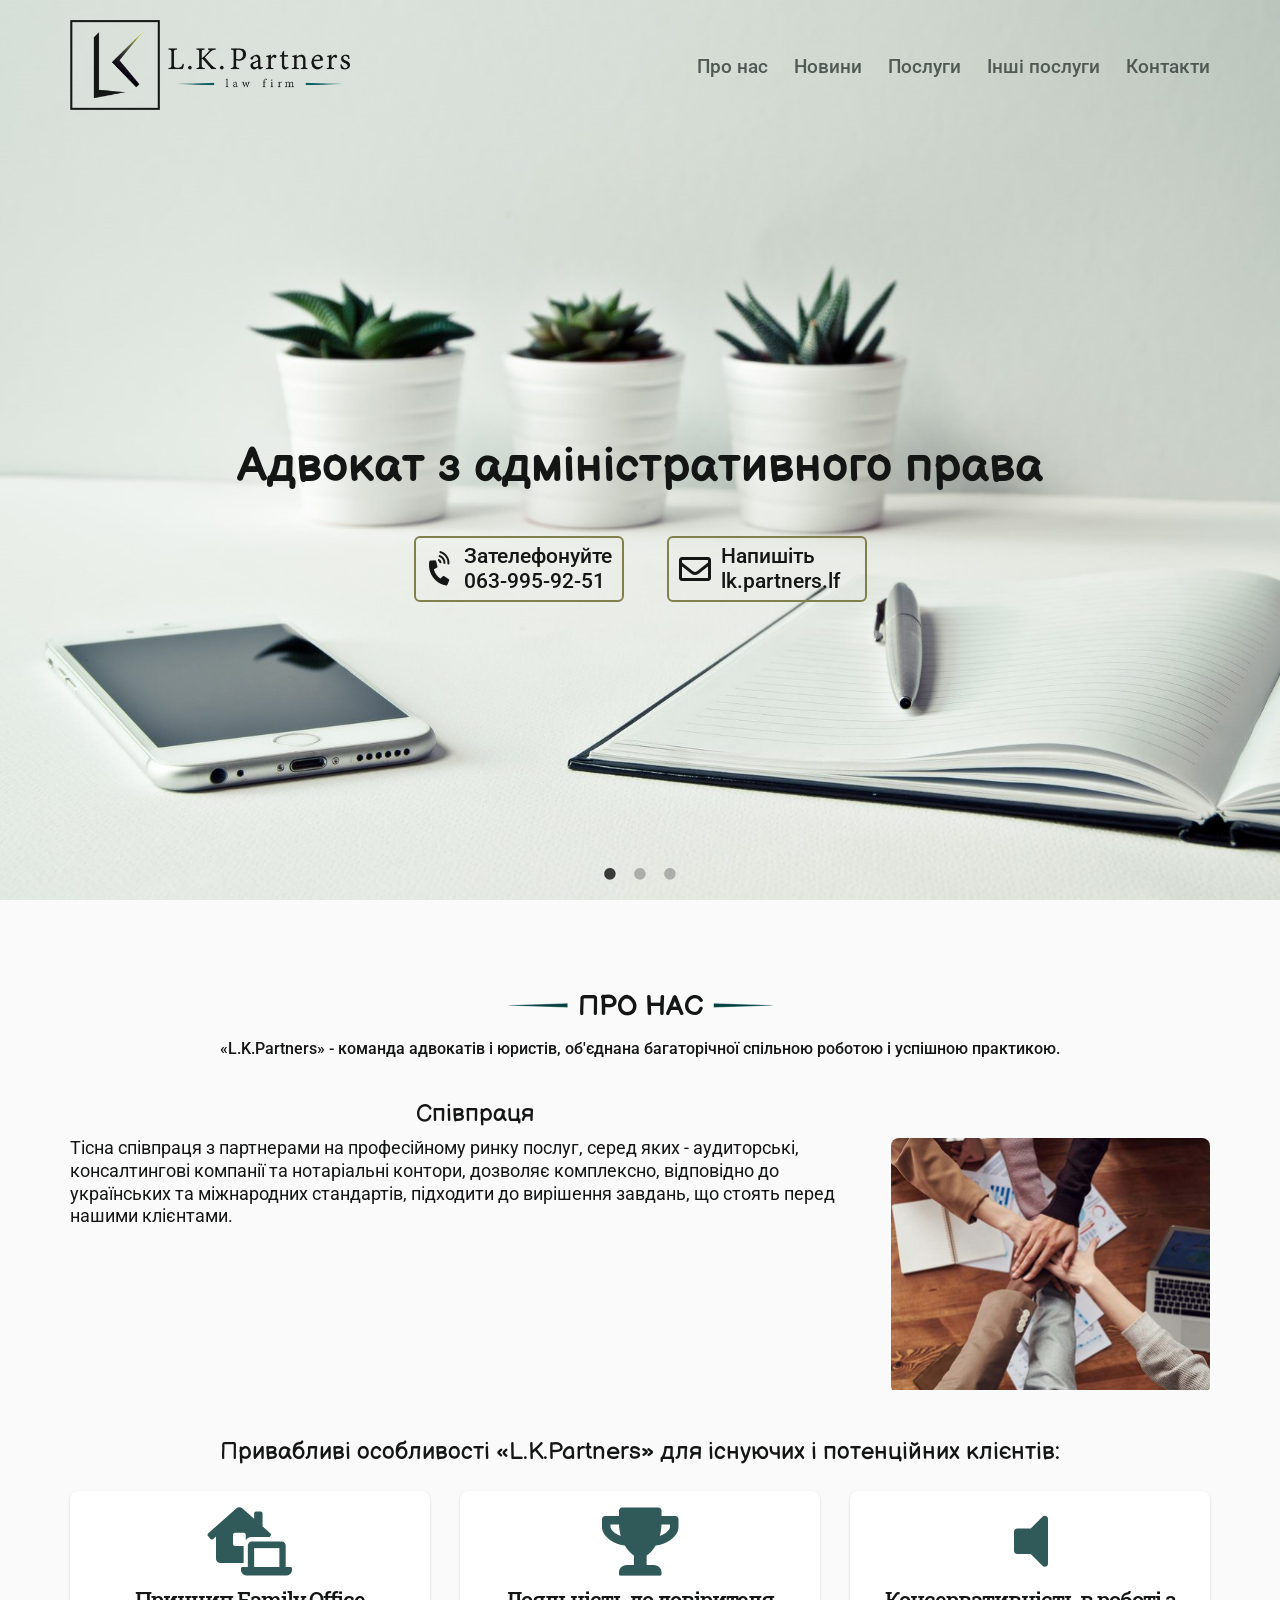
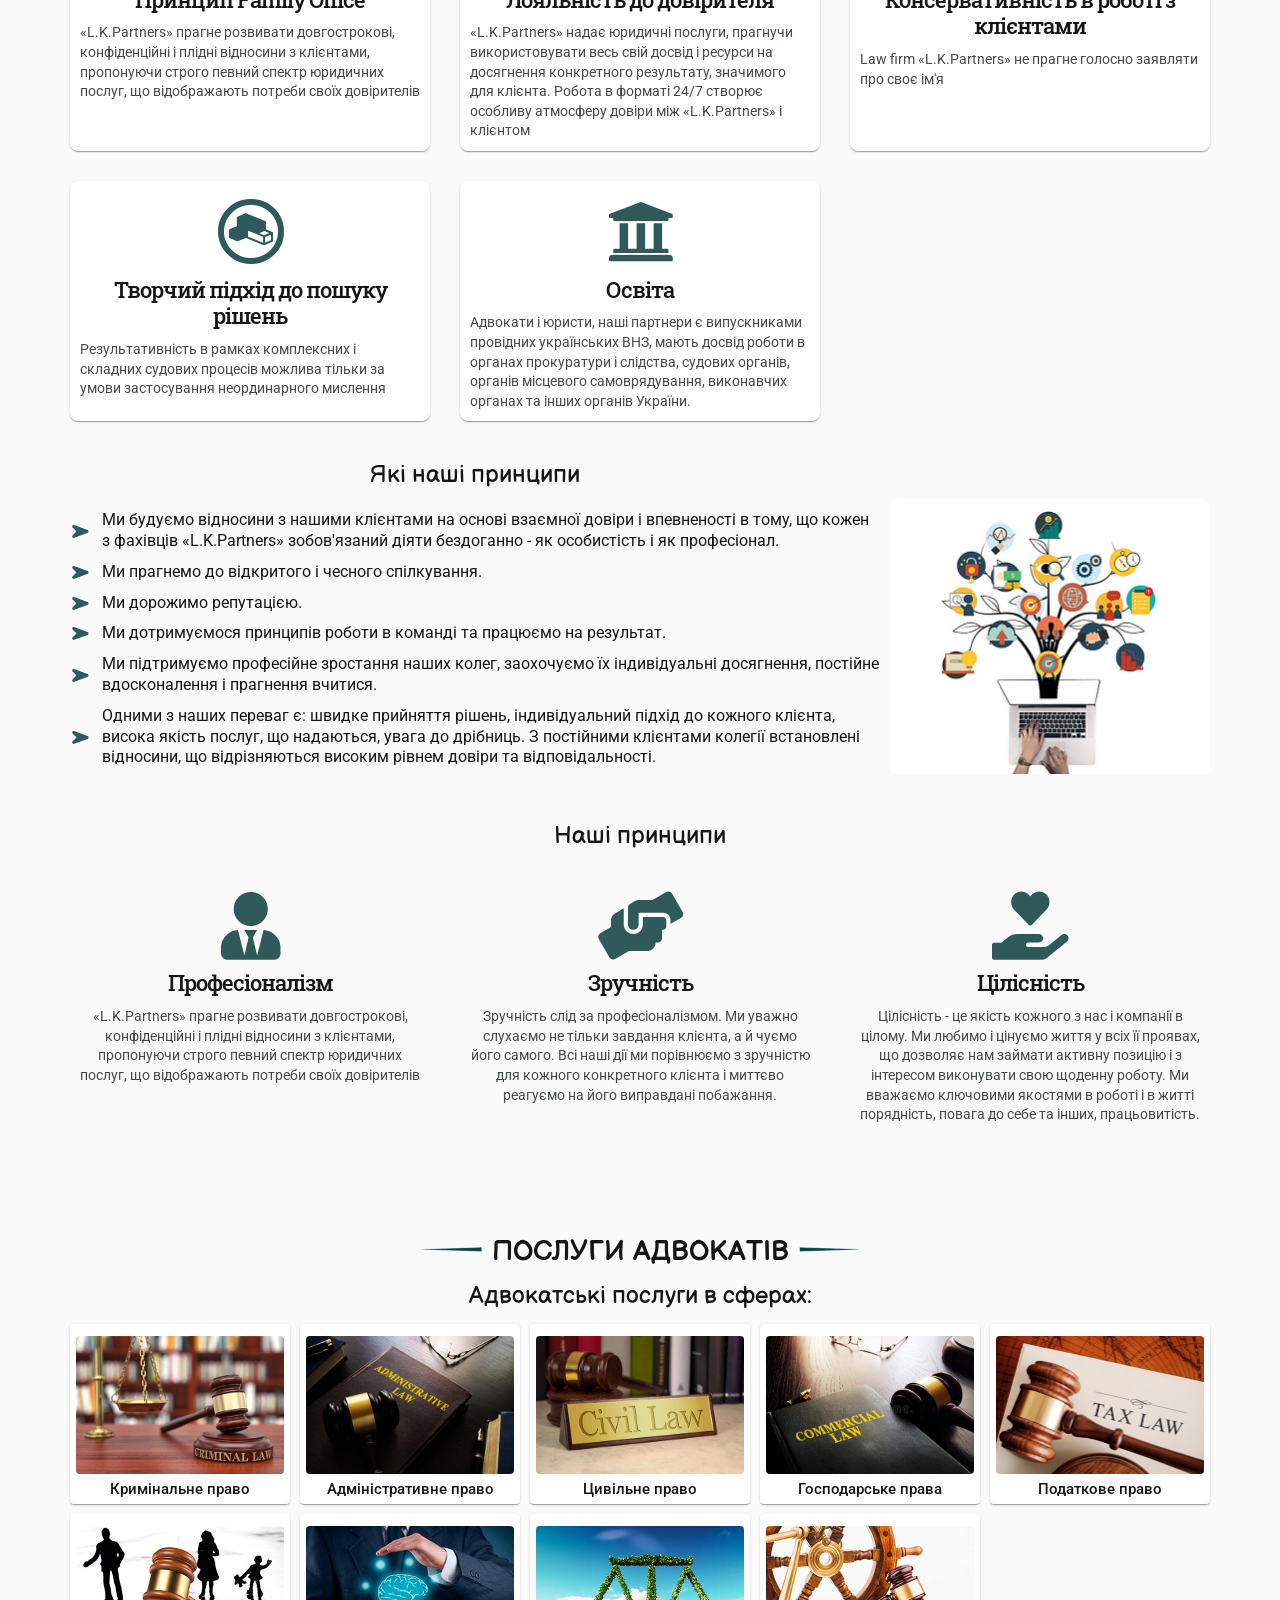
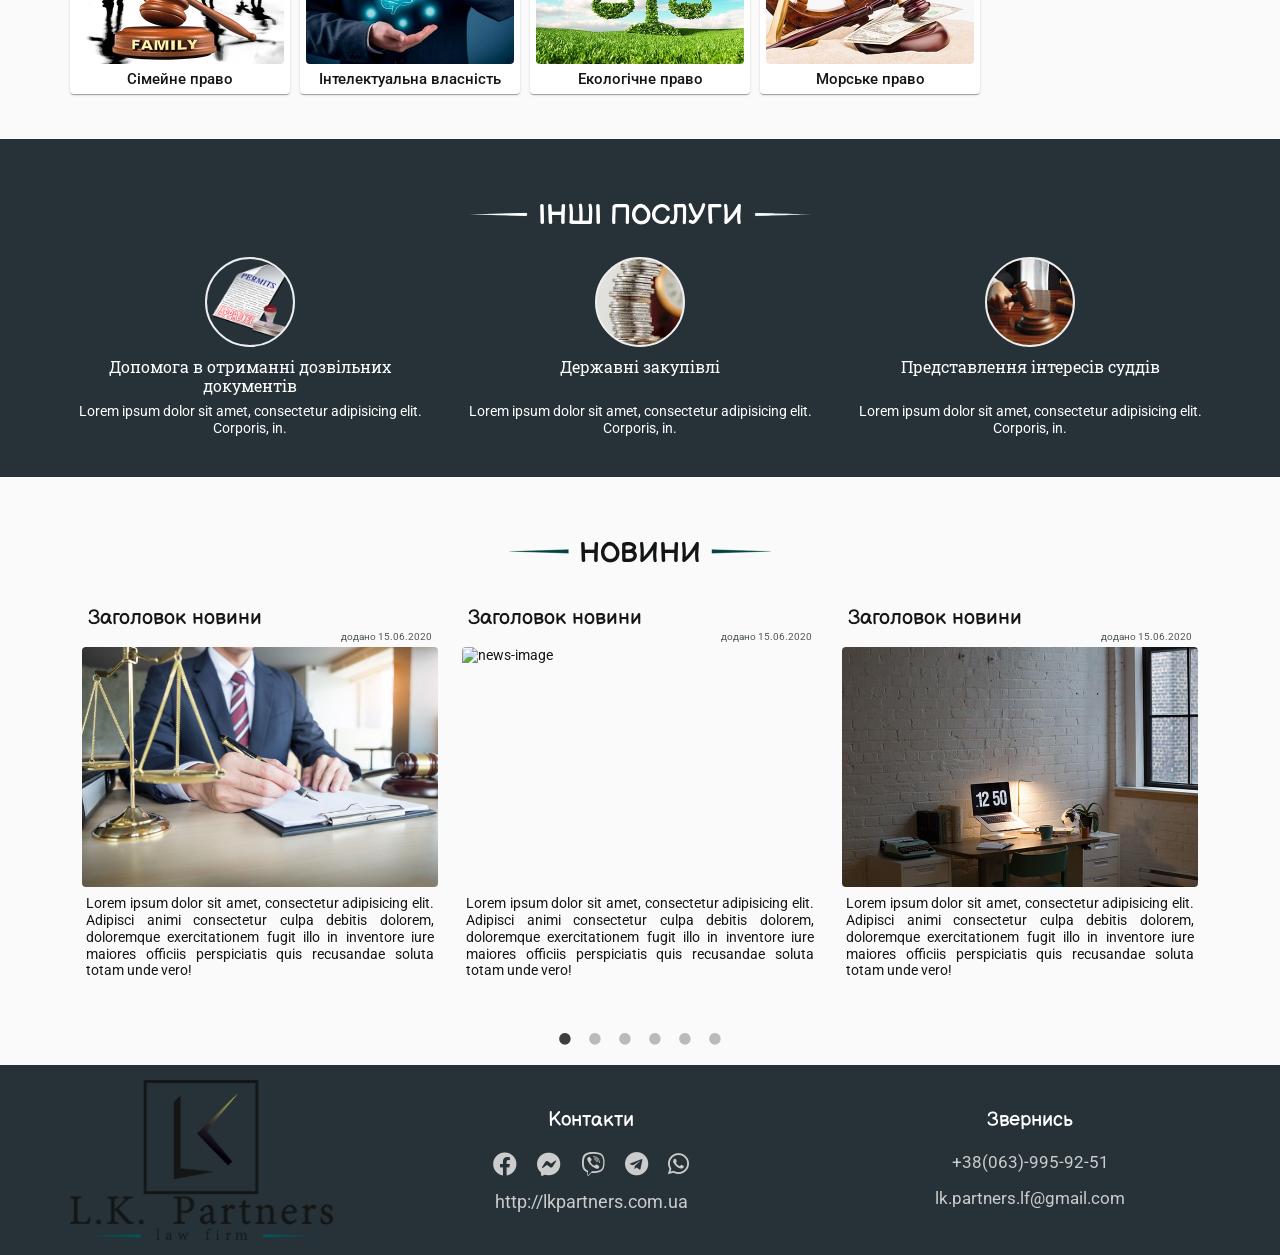
==== commit 7a6a126d: "edit links in footer" ====
--- a/docs/index.html
+++ b/docs/index.html
@@ -539,13 +539,13 @@
                 <div class="col-5 col-sm-6 col-xs-12 text-center mb-xs-3">
                     <h5 class="footer__title mb-3 mb-xs-2">Контакти</h5>
                     <nav class="footer__nav">
-                        <a class="footer__nav-link" href="#">
+                        <a class="footer__nav-link" href="https://www.facebook.com/l.k.partners">
                             <i class="fab fa-facebook"></i>
                         </a>
-                        <a class="footer__nav-link" href="#"><i class="fab fa-facebook-messenger"></i></a>
-                        <a class="footer__nav-link" href="#"><i class="fab fa-viber"></i></a>
-                        <a class="footer__nav-link" href="#"><i class="fab fa-telegram"></i></a>
-                        <a class="footer__nav-link" href="#"><i class="fab fa-whatsapp"></i></a>
+                        <a class="footer__nav-link" href="https://www.facebook.com/l.k.partners"><i class="fab fa-facebook-messenger"></i></a>
+                        <a class="footer__nav-link" href="tel:+30639959251"><i class="fab fa-viber"></i></a>
+                        <a class="footer__nav-link" href="tel:+30639959251"><i class="fab fa-telegram"></i></a>
+                        <a class="footer__nav-link" href="tel:+30639959251"><i class="fab fa-whatsapp"></i></a>
                         <a class="footer__nav-link-last mt-2 link-decor-on-hover" href="http://lkpartners.com.ua">http://lkpartners.com.ua</a>
                     </nav>
                 </div>
--- a/docs/css/style.css
+++ b/docs/css/style.css
@@ -1,4 +1,4 @@
 a,abbr,acronym,address,applet,article,aside,audio,b,big,blockquote,body,canvas,caption,center,cite,code,dd,del,details,dfn,div,dl,dt,em,embed,fieldset,figcaption,figure,footer,form,h1,h2,h3,h4,h5,h6,header,hgroup,html,i,iframe,img,ins,kbd,label,legend,li,mark,menu,nav,object,ol,output,p,pre,q,ruby,s,samp,section,small,span,strike,strong,sub,summary,sup,table,tbody,td,tfoot,th,thead,time,tr,tt,u,ul,var,video{margin:0;padding:0;border:0;outline:0;font-size:100%;font:inherit;vertical-align:baseline}article,aside,details,figcaption,figure,footer,header,hgroup,menu,nav,section{display:block}*,::after,::before{box-sizing:border-box}a{color:inherit;text-decoration:none;cursor:pointer;display:inline-block}img{width:100%;height:auto}ol,ul{list-style:none}blockquote,q{quotes:none}blockquote:after,blockquote:before,q:after,q:before{content:''}button,input,textarea{outline:0;border:none}textarea{resize:vertical}button{cursor:pointer}table{border-collapse:collapse;border-spacing:0}.d-flex{display:flex}.flex-row{flex-direction:row!important}.flex-column{flex-direction:column!important}.flex-row-reverse{flex-direction:row-reverse!important}.flex-column-reverse{flex-direction:column-reverse!important}.flex-wrap{flex-wrap:wrap!important}.flex-nowrap{flex-wrap:nowrap!important}.flex-wrap-reverse{flex-wrap:wrap-reverse!important}.justify-content-start{justify-content:flex-start!important}.justify-content-end{justify-content:flex-end!important}.justify-content-center{justify-content:center!important}.justify-content-between{justify-content:space-between!important}.justify-content-around{justify-content:space-around!important}.align-items-start{align-items:flex-start!important}.align-items-end{align-items:flex-end!important}.align-items-center{align-items:center!important}.align-items-baseline{align-items:baseline!important}.align-items-stretch{align-items:stretch!important}.align-content-start{align-content:flex-start!important}.align-content-end{align-content:flex-end!important}.align-content-center{align-content:center!important}.align-content-between{align-content:space-between!important}.align-content-around{align-content:space-around!important}.align-content-stretch{align-content:stretch!important}.align-self-auto{align-self:auto!important}.align-self-start{align-self:flex-start!important}.align-self-end{align-self:flex-end!important}.align-self-center{align-self:center!important}.align-self-baseline{align-self:baseline!important}.align-self-stretch{align-self:stretch!important}.container{padding:0 15px;max-width:1170px;margin:0 auto}.container-fluid{width:100%;padding:0 15px}.row{display:flex;flex-wrap:wrap;margin-right:-15px;margin-left:-15px}.no-gutters{margin-right:0;margin-left:0}.no-gutters>.col,.no-gutters>[class*=col-]{padding-right:0;padding-left:0}.col,.col-1,.col-10,.col-11,.col-12,.col-2,.col-3,.col-4,.col-5,.col-6,.col-7,.col-8,.col-9,.col-auto,.col-lg,.col-lg-1,.col-lg-10,.col-lg-11,.col-lg-12,.col-lg-2,.col-lg-3,.col-lg-4,.col-lg-5,.col-lg-6,.col-lg-7,.col-lg-8,.col-lg-9,.col-lg-auto,.col-md,.col-md-1,.col-md-10,.col-md-11,.col-md-12,.col-md-2,.col-md-3,.col-md-4,.col-md-5,.col-md-6,.col-md-7,.col-md-8,.col-md-9,.col-md-auto,.col-sm,.col-sm-1,.col-sm-10,.col-sm-11,.col-sm-12,.col-sm-2,.col-sm-3,.col-sm-4,.col-sm-5,.col-sm-6,.col-sm-7,.col-sm-8,.col-sm-9,.col-sm-auto,.col-xs,.col-xs-1,.col-xs-10,.col-xs-11,.col-xs-12,.col-xs-2,.col-xs-3,.col-xs-4,.col-xs-5,.col-xs-6,.col-xs-7,.col-xs-8,.col-xs-9,.col-xs-auto{position:relative;width:100%;min-height:1px;padding-right:15px;padding-left:15px}.col{flex-basis:0;flex-grow:1;max-width:100%}.col-auto{flex:0 0 auto;width:auto;max-width:none}.col-1{flex:0 0 8.333333%;max-width:8.333333%}.col-2{flex:0 0 16.666667%;max-width:16.666667%}.col-3{flex:0 0 25%;max-width:25%}.col-3:not(:nth-child(-n+4)){margin-top:30px}.col-4{flex:0 0 33.333333%;max-width:33.333333%}.col-4:not(:nth-child(-n+3)){margin-top:30px}.col-5{flex:0 0 41.666667%;max-width:41.666667%}.col-6{flex:0 0 50%;max-width:50%}.col-7{flex:0 0 58.333333%;max-width:58.333333%}.col-8{flex:0 0 66.666667%;max-width:66.666667%}.col-9{flex:0 0 75%;max-width:75%}.col-10{flex:0 0 83.333333%;max-width:83.333333%}.col-11{flex:0 0 91.666667%;max-width:91.666667%}.col-12{flex:0 0 100%;max-width:100%}.order-first{order:-1}.order-last{order:13}.order-0{order:0}.order-1{order:1}.order-2{order:2}.order-3{order:3}.order-4{order:4}.order-5{order:5}.order-6{order:6}.order-7{order:7}.order-8{order:8}.order-9{order:9}.order-10{order:10}.order-11{order:11}.order-12{order:12}.offset-1{margin-left:8.33333%}.offset-2{margin-left:16.66667%}.offset-3{margin-left:25%}.offset-4{margin-left:33.33333%}.offset-5{margin-left:41.66667%}.offset-6{margin-left:50%}.offset-7{margin-left:58.33333%}.offset-8{margin-left:66.66667%}.offset-9{margin-left:75%}.offset-10{margin-left:83.33333%}.offset-11{margin-left:91.66667%}.m-0{margin:0!important}.mt-0,.my-0{margin-top:0!important}.mr-0,.mx-0{margin-right:0!important}.mb-0,.my-0{margin-bottom:0!important}.ml-0,.mx-0{margin-left:0!important}.m-1{margin:.25rem!important}.mt-1,.my-1{margin-top:.25rem!important}.mr-1,.mx-1{margin-right:.25rem!important}.mb-1,.my-1{margin-bottom:.25rem!important}.ml-1,.mx-1{margin-left:.25rem!important}.m-2{margin:.5rem!important}.mt-2,.my-2{margin-top:.5rem!important}.mr-2,.mx-2{margin-right:.5rem!important}.mb-2,.my-2{margin-bottom:.5rem!important}.ml-2,.mx-2{margin-left:.5rem!important}.m-3{margin:1rem!important}.mt-3,.my-3{margin-top:1rem!important}.mr-3,.mx-3{margin-right:1rem!important}.mb-3,.my-3{margin-bottom:1rem!important}.ml-3,.mx-3{margin-left:1rem!important}.m-4{margin:1.5rem!important}.mt-4,.my-4{margin-top:1.5rem!important}.mr-4,.mx-4{margin-right:1.5rem!important}.mb-4,.my-4{margin-bottom:1.5rem!important}.ml-4,.mx-4{margin-left:1.5rem!important}.m-5{margin:3rem!important}.mt-5,.my-5{margin-top:3rem!important}.mr-5,.mx-5{margin-right:3rem!important}.mb-5,.my-5{margin-bottom:3rem!important}.ml-5,.mx-5{margin-left:3rem!important}/*!
  * Font Awesome Free 5.13.0 by @fontawesome - https://fontawesome.com
  * License - https://fontawesome.com/license/free (Icons: CC BY 4.0, Fonts: SIL OFL 1.1, Code: MIT License)
- */.fa,.fab,.fad,.fal,.far,.fas{-moz-osx-font-smoothing:grayscale;-webkit-font-smoothing:antialiased;display:inline-block;font-style:normal;font-variant:normal;text-rendering:auto;line-height:1}.fa-lg{font-size:1.33333em;line-height:.75em;vertical-align:-.0667em}.fa-xs{font-size:.75em}.fa-sm{font-size:.875em}.fa-1x{font-size:1em}.fa-2x{font-size:2em}.fa-3x{font-size:3em}.fa-4x{font-size:4em}.fa-5x{font-size:5em}.fa-6x{font-size:6em}.fa-7x{font-size:7em}.fa-8x{font-size:8em}.fa-9x{font-size:9em}.fa-10x{font-size:10em}.fa-fw{text-align:center;width:1.25em}.fa-ul{list-style-type:none;margin-left:2.5em;padding-left:0}.fa-ul>li{position:relative}.fa-li{left:-2em;position:absolute;text-align:center;width:2em;line-height:inherit}.fa-border{border:solid .08em #eee;border-radius:.1em;padding:.2em .25em .15em}.fa-pull-left{float:left}.fa-pull-right{float:right}.fa.fa-pull-left,.fab.fa-pull-left,.fal.fa-pull-left,.far.fa-pull-left,.fas.fa-pull-left{margin-right:.3em}.fa.fa-pull-right,.fab.fa-pull-right,.fal.fa-pull-right,.far.fa-pull-right,.fas.fa-pull-right{margin-left:.3em}.fa-spin{-webkit-animation:fa-spin 2s infinite linear;animation:fa-spin 2s infinite linear}.fa-pulse{-webkit-animation:fa-spin 1s infinite steps(8);animation:fa-spin 1s infinite steps(8)}@-webkit-keyframes fa-spin{0%{transform:rotate(0)}100%{transform:rotate(360deg)}}@keyframes fa-spin{0%{transform:rotate(0)}100%{transform:rotate(360deg)}}.fa-rotate-90{transform:rotate(90deg)}.fa-rotate-180{transform:rotate(180deg)}.fa-rotate-270{transform:rotate(270deg)}.fa-flip-horizontal{transform:scale(-1,1)}.fa-flip-vertical{transform:scale(1,-1)}.fa-flip-both,.fa-flip-horizontal.fa-flip-vertical{transform:scale(-1,-1)}:root .fa-flip-both,:root .fa-flip-horizontal,:root .fa-flip-vertical,:root .fa-rotate-180,:root .fa-rotate-270,:root .fa-rotate-90{-webkit-filter:none;filter:none}.fa-stack{display:inline-block;height:2em;line-height:2em;position:relative;vertical-align:middle;width:2.5em}.fa-stack-1x,.fa-stack-2x{left:0;position:absolute;text-align:center;width:100%}.fa-stack-1x{line-height:inherit}.fa-stack-2x{font-size:2em}.fa-inverse{color:#fff}.fa-500px:before{content:"\f26e"}.fa-accessible-icon:before{content:"\f368"}.fa-accusoft:before{content:"\f369"}.fa-acquisitions-incorporated:before{content:"\f6af"}.fa-ad:before{content:"\f641"}.fa-address-book:before{content:"\f2b9"}.fa-address-card:before{content:"\f2bb"}.fa-adjust:before{content:"\f042"}.fa-adn:before{content:"\f170"}.fa-adobe:before{content:"\f778"}.fa-adversal:before{content:"\f36a"}.fa-affiliatetheme:before{content:"\f36b"}.fa-air-freshener:before{content:"\f5d0"}.fa-airbnb:before{content:"\f834"}.fa-algolia:before{content:"\f36c"}.fa-align-center:before{content:"\f037"}.fa-align-justify:before{content:"\f039"}.fa-align-left:before{content:"\f036"}.fa-align-right:before{content:"\f038"}.fa-alipay:before{content:"\f642"}.fa-allergies:before{content:"\f461"}.fa-amazon:before{content:"\f270"}.fa-amazon-pay:before{content:"\f42c"}.fa-ambulance:before{content:"\f0f9"}.fa-american-sign-language-interpreting:before{content:"\f2a3"}.fa-amilia:before{content:"\f36d"}.fa-anchor:before{content:"\f13d"}.fa-android:before{content:"\f17b"}.fa-angellist:before{content:"\f209"}.fa-angle-double-down:before{content:"\f103"}.fa-angle-double-left:before{content:"\f100"}.fa-angle-double-right:before{content:"\f101"}.fa-angle-double-up:before{content:"\f102"}.fa-angle-down:before{content:"\f107"}.fa-angle-left:before{content:"\f104"}.fa-angle-right:before{content:"\f105"}.fa-angle-up:before{content:"\f106"}.fa-angry:before{content:"\f556"}.fa-angrycreative:before{content:"\f36e"}.fa-angular:before{content:"\f420"}.fa-ankh:before{content:"\f644"}.fa-app-store:before{content:"\f36f"}.fa-app-store-ios:before{content:"\f370"}.fa-apper:before{content:"\f371"}.fa-apple:before{content:"\f179"}.fa-apple-alt:before{content:"\f5d1"}.fa-apple-pay:before{content:"\f415"}.fa-archive:before{content:"\f187"}.fa-archway:before{content:"\f557"}.fa-arrow-alt-circle-down:before{content:"\f358"}.fa-arrow-alt-circle-left:before{content:"\f359"}.fa-arrow-alt-circle-right:before{content:"\f35a"}.fa-arrow-alt-circle-up:before{content:"\f35b"}.fa-arrow-circle-down:before{content:"\f0ab"}.fa-arrow-circle-left:before{content:"\f0a8"}.fa-arrow-circle-right:before{content:"\f0a9"}.fa-arrow-circle-up:before{content:"\f0aa"}.fa-arrow-down:before{content:"\f063"}.fa-arrow-left:before{content:"\f060"}.fa-arrow-right:before{content:"\f061"}.fa-arrow-up:before{content:"\f062"}.fa-arrows-alt:before{content:"\f0b2"}.fa-arrows-alt-h:before{content:"\f337"}.fa-arrows-alt-v:before{content:"\f338"}.fa-artstation:before{content:"\f77a"}.fa-assistive-listening-systems:before{content:"\f2a2"}.fa-asterisk:before{content:"\f069"}.fa-asymmetrik:before{content:"\f372"}.fa-at:before{content:"\f1fa"}.fa-atlas:before{content:"\f558"}.fa-atlassian:before{content:"\f77b"}.fa-atom:before{content:"\f5d2"}.fa-audible:before{content:"\f373"}.fa-audio-description:before{content:"\f29e"}.fa-autoprefixer:before{content:"\f41c"}.fa-avianex:before{content:"\f374"}.fa-aviato:before{content:"\f421"}.fa-award:before{content:"\f559"}.fa-aws:before{content:"\f375"}.fa-baby:before{content:"\f77c"}.fa-baby-carriage:before{content:"\f77d"}.fa-backspace:before{content:"\f55a"}.fa-backward:before{content:"\f04a"}.fa-bacon:before{content:"\f7e5"}.fa-bahai:before{content:"\f666"}.fa-balance-scale:before{content:"\f24e"}.fa-balance-scale-left:before{content:"\f515"}.fa-balance-scale-right:before{content:"\f516"}.fa-ban:before{content:"\f05e"}.fa-band-aid:before{content:"\f462"}.fa-bandcamp:before{content:"\f2d5"}.fa-barcode:before{content:"\f02a"}.fa-bars:before{content:"\f0c9"}.fa-baseball-ball:before{content:"\f433"}.fa-basketball-ball:before{content:"\f434"}.fa-bath:before{content:"\f2cd"}.fa-battery-empty:before{content:"\f244"}.fa-battery-full:before{content:"\f240"}.fa-battery-half:before{content:"\f242"}.fa-battery-quarter:before{content:"\f243"}.fa-battery-three-quarters:before{content:"\f241"}.fa-battle-net:before{content:"\f835"}.fa-bed:before{content:"\f236"}.fa-beer:before{content:"\f0fc"}.fa-behance:before{content:"\f1b4"}.fa-behance-square:before{content:"\f1b5"}.fa-bell:before{content:"\f0f3"}.fa-bell-slash:before{content:"\f1f6"}.fa-bezier-curve:before{content:"\f55b"}.fa-bible:before{content:"\f647"}.fa-bicycle:before{content:"\f206"}.fa-biking:before{content:"\f84a"}.fa-bimobject:before{content:"\f378"}.fa-binoculars:before{content:"\f1e5"}.fa-biohazard:before{content:"\f780"}.fa-birthday-cake:before{content:"\f1fd"}.fa-bitbucket:before{content:"\f171"}.fa-bitcoin:before{content:"\f379"}.fa-bity:before{content:"\f37a"}.fa-black-tie:before{content:"\f27e"}.fa-blackberry:before{content:"\f37b"}.fa-blender:before{content:"\f517"}.fa-blender-phone:before{content:"\f6b6"}.fa-blind:before{content:"\f29d"}.fa-blog:before{content:"\f781"}.fa-blogger:before{content:"\f37c"}.fa-blogger-b:before{content:"\f37d"}.fa-bluetooth:before{content:"\f293"}.fa-bluetooth-b:before{content:"\f294"}.fa-bold:before{content:"\f032"}.fa-bolt:before{content:"\f0e7"}.fa-bomb:before{content:"\f1e2"}.fa-bone:before{content:"\f5d7"}.fa-bong:before{content:"\f55c"}.fa-book:before{content:"\f02d"}.fa-book-dead:before{content:"\f6b7"}.fa-book-medical:before{content:"\f7e6"}.fa-book-open:before{content:"\f518"}.fa-book-reader:before{content:"\f5da"}.fa-bookmark:before{content:"\f02e"}.fa-bootstrap:before{content:"\f836"}.fa-border-all:before{content:"\f84c"}.fa-border-none:before{content:"\f850"}.fa-border-style:before{content:"\f853"}.fa-bowling-ball:before{content:"\f436"}.fa-box:before{content:"\f466"}.fa-box-open:before{content:"\f49e"}.fa-box-tissue:before{content:"\f95b"}.fa-boxes:before{content:"\f468"}.fa-braille:before{content:"\f2a1"}.fa-brain:before{content:"\f5dc"}.fa-bread-slice:before{content:"\f7ec"}.fa-briefcase:before{content:"\f0b1"}.fa-briefcase-medical:before{content:"\f469"}.fa-broadcast-tower:before{content:"\f519"}.fa-broom:before{content:"\f51a"}.fa-brush:before{content:"\f55d"}.fa-btc:before{content:"\f15a"}.fa-buffer:before{content:"\f837"}.fa-bug:before{content:"\f188"}.fa-building:before{content:"\f1ad"}.fa-bullhorn:before{content:"\f0a1"}.fa-bullseye:before{content:"\f140"}.fa-burn:before{content:"\f46a"}.fa-buromobelexperte:before{content:"\f37f"}.fa-bus:before{content:"\f207"}.fa-bus-alt:before{content:"\f55e"}.fa-business-time:before{content:"\f64a"}.fa-buy-n-large:before{content:"\f8a6"}.fa-buysellads:before{content:"\f20d"}.fa-calculator:before{content:"\f1ec"}.fa-calendar:before{content:"\f133"}.fa-calendar-alt:before{content:"\f073"}.fa-calendar-check:before{content:"\f274"}.fa-calendar-day:before{content:"\f783"}.fa-calendar-minus:before{content:"\f272"}.fa-calendar-plus:before{content:"\f271"}.fa-calendar-times:before{content:"\f273"}.fa-calendar-week:before{content:"\f784"}.fa-camera:before{content:"\f030"}.fa-camera-retro:before{content:"\f083"}.fa-campground:before{content:"\f6bb"}.fa-canadian-maple-leaf:before{content:"\f785"}.fa-candy-cane:before{content:"\f786"}.fa-cannabis:before{content:"\f55f"}.fa-capsules:before{content:"\f46b"}.fa-car:before{content:"\f1b9"}.fa-car-alt:before{content:"\f5de"}.fa-car-battery:before{content:"\f5df"}.fa-car-crash:before{content:"\f5e1"}.fa-car-side:before{content:"\f5e4"}.fa-caravan:before{content:"\f8ff"}.fa-caret-down:before{content:"\f0d7"}.fa-caret-left:before{content:"\f0d9"}.fa-caret-right:before{content:"\f0da"}.fa-caret-square-down:before{content:"\f150"}.fa-caret-square-left:before{content:"\f191"}.fa-caret-square-right:before{content:"\f152"}.fa-caret-square-up:before{content:"\f151"}.fa-caret-up:before{content:"\f0d8"}.fa-carrot:before{content:"\f787"}.fa-cart-arrow-down:before{content:"\f218"}.fa-cart-plus:before{content:"\f217"}.fa-cash-register:before{content:"\f788"}.fa-cat:before{content:"\f6be"}.fa-cc-amazon-pay:before{content:"\f42d"}.fa-cc-amex:before{content:"\f1f3"}.fa-cc-apple-pay:before{content:"\f416"}.fa-cc-diners-club:before{content:"\f24c"}.fa-cc-discover:before{content:"\f1f2"}.fa-cc-jcb:before{content:"\f24b"}.fa-cc-mastercard:before{content:"\f1f1"}.fa-cc-paypal:before{content:"\f1f4"}.fa-cc-stripe:before{content:"\f1f5"}.fa-cc-visa:before{content:"\f1f0"}.fa-centercode:before{content:"\f380"}.fa-centos:before{content:"\f789"}.fa-certificate:before{content:"\f0a3"}.fa-chair:before{content:"\f6c0"}.fa-chalkboard:before{content:"\f51b"}.fa-chalkboard-teacher:before{content:"\f51c"}.fa-charging-station:before{content:"\f5e7"}.fa-chart-area:before{content:"\f1fe"}.fa-chart-bar:before{content:"\f080"}.fa-chart-line:before{content:"\f201"}.fa-chart-pie:before{content:"\f200"}.fa-check:before{content:"\f00c"}.fa-check-circle:before{content:"\f058"}.fa-check-double:before{content:"\f560"}.fa-check-square:before{content:"\f14a"}.fa-cheese:before{content:"\f7ef"}.fa-chess:before{content:"\f439"}.fa-chess-bishop:before{content:"\f43a"}.fa-chess-board:before{content:"\f43c"}.fa-chess-king:before{content:"\f43f"}.fa-chess-knight:before{content:"\f441"}.fa-chess-pawn:before{content:"\f443"}.fa-chess-queen:before{content:"\f445"}.fa-chess-rook:before{content:"\f447"}.fa-chevron-circle-down:before{content:"\f13a"}.fa-chevron-circle-left:before{content:"\f137"}.fa-chevron-circle-right:before{content:"\f138"}.fa-chevron-circle-up:before{content:"\f139"}.fa-chevron-down:before{content:"\f078"}.fa-chevron-left:before{content:"\f053"}.fa-chevron-right:before{content:"\f054"}.fa-chevron-up:before{content:"\f077"}.fa-child:before{content:"\f1ae"}.fa-chrome:before{content:"\f268"}.fa-chromecast:before{content:"\f838"}.fa-church:before{content:"\f51d"}.fa-circle:before{content:"\f111"}.fa-circle-notch:before{content:"\f1ce"}.fa-city:before{content:"\f64f"}.fa-clinic-medical:before{content:"\f7f2"}.fa-clipboard:before{content:"\f328"}.fa-clipboard-check:before{content:"\f46c"}.fa-clipboard-list:before{content:"\f46d"}.fa-clock:before{content:"\f017"}.fa-clone:before{content:"\f24d"}.fa-closed-captioning:before{content:"\f20a"}.fa-cloud:before{content:"\f0c2"}.fa-cloud-download-alt:before{content:"\f381"}.fa-cloud-meatball:before{content:"\f73b"}.fa-cloud-moon:before{content:"\f6c3"}.fa-cloud-moon-rain:before{content:"\f73c"}.fa-cloud-rain:before{content:"\f73d"}.fa-cloud-showers-heavy:before{content:"\f740"}.fa-cloud-sun:before{content:"\f6c4"}.fa-cloud-sun-rain:before{content:"\f743"}.fa-cloud-upload-alt:before{content:"\f382"}.fa-cloudscale:before{content:"\f383"}.fa-cloudsmith:before{content:"\f384"}.fa-cloudversify:before{content:"\f385"}.fa-cocktail:before{content:"\f561"}.fa-code:before{content:"\f121"}.fa-code-branch:before{content:"\f126"}.fa-codepen:before{content:"\f1cb"}.fa-codiepie:before{content:"\f284"}.fa-coffee:before{content:"\f0f4"}.fa-cog:before{content:"\f013"}.fa-cogs:before{content:"\f085"}.fa-coins:before{content:"\f51e"}.fa-columns:before{content:"\f0db"}.fa-comment:before{content:"\f075"}.fa-comment-alt:before{content:"\f27a"}.fa-comment-dollar:before{content:"\f651"}.fa-comment-dots:before{content:"\f4ad"}.fa-comment-medical:before{content:"\f7f5"}.fa-comment-slash:before{content:"\f4b3"}.fa-comments:before{content:"\f086"}.fa-comments-dollar:before{content:"\f653"}.fa-compact-disc:before{content:"\f51f"}.fa-compass:before{content:"\f14e"}.fa-compress:before{content:"\f066"}.fa-compress-alt:before{content:"\f422"}.fa-compress-arrows-alt:before{content:"\f78c"}.fa-concierge-bell:before{content:"\f562"}.fa-confluence:before{content:"\f78d"}.fa-connectdevelop:before{content:"\f20e"}.fa-contao:before{content:"\f26d"}.fa-cookie:before{content:"\f563"}.fa-cookie-bite:before{content:"\f564"}.fa-copy:before{content:"\f0c5"}.fa-copyright:before{content:"\f1f9"}.fa-cotton-bureau:before{content:"\f89e"}.fa-couch:before{content:"\f4b8"}.fa-cpanel:before{content:"\f388"}.fa-creative-commons:before{content:"\f25e"}.fa-creative-commons-by:before{content:"\f4e7"}.fa-creative-commons-nc:before{content:"\f4e8"}.fa-creative-commons-nc-eu:before{content:"\f4e9"}.fa-creative-commons-nc-jp:before{content:"\f4ea"}.fa-creative-commons-nd:before{content:"\f4eb"}.fa-creative-commons-pd:before{content:"\f4ec"}.fa-creative-commons-pd-alt:before{content:"\f4ed"}.fa-creative-commons-remix:before{content:"\f4ee"}.fa-creative-commons-sa:before{content:"\f4ef"}.fa-creative-commons-sampling:before{content:"\f4f0"}.fa-creative-commons-sampling-plus:before{content:"\f4f1"}.fa-creative-commons-share:before{content:"\f4f2"}.fa-creative-commons-zero:before{content:"\f4f3"}.fa-credit-card:before{content:"\f09d"}.fa-critical-role:before{content:"\f6c9"}.fa-crop:before{content:"\f125"}.fa-crop-alt:before{content:"\f565"}.fa-cross:before{content:"\f654"}.fa-crosshairs:before{content:"\f05b"}.fa-crow:before{content:"\f520"}.fa-crown:before{content:"\f521"}.fa-crutch:before{content:"\f7f7"}.fa-css3:before{content:"\f13c"}.fa-css3-alt:before{content:"\f38b"}.fa-cube:before{content:"\f1b2"}.fa-cubes:before{content:"\f1b3"}.fa-cut:before{content:"\f0c4"}.fa-cuttlefish:before{content:"\f38c"}.fa-d-and-d:before{content:"\f38d"}.fa-d-and-d-beyond:before{content:"\f6ca"}.fa-dailymotion:before{content:"\f952"}.fa-dashcube:before{content:"\f210"}.fa-database:before{content:"\f1c0"}.fa-deaf:before{content:"\f2a4"}.fa-delicious:before{content:"\f1a5"}.fa-democrat:before{content:"\f747"}.fa-deploydog:before{content:"\f38e"}.fa-deskpro:before{content:"\f38f"}.fa-desktop:before{content:"\f108"}.fa-dev:before{content:"\f6cc"}.fa-deviantart:before{content:"\f1bd"}.fa-dharmachakra:before{content:"\f655"}.fa-dhl:before{content:"\f790"}.fa-diagnoses:before{content:"\f470"}.fa-diaspora:before{content:"\f791"}.fa-dice:before{content:"\f522"}.fa-dice-d20:before{content:"\f6cf"}.fa-dice-d6:before{content:"\f6d1"}.fa-dice-five:before{content:"\f523"}.fa-dice-four:before{content:"\f524"}.fa-dice-one:before{content:"\f525"}.fa-dice-six:before{content:"\f526"}.fa-dice-three:before{content:"\f527"}.fa-dice-two:before{content:"\f528"}.fa-digg:before{content:"\f1a6"}.fa-digital-ocean:before{content:"\f391"}.fa-digital-tachograph:before{content:"\f566"}.fa-directions:before{content:"\f5eb"}.fa-discord:before{content:"\f392"}.fa-discourse:before{content:"\f393"}.fa-disease:before{content:"\f7fa"}.fa-divide:before{content:"\f529"}.fa-dizzy:before{content:"\f567"}.fa-dna:before{content:"\f471"}.fa-dochub:before{content:"\f394"}.fa-docker:before{content:"\f395"}.fa-dog:before{content:"\f6d3"}.fa-dollar-sign:before{content:"\f155"}.fa-dolly:before{content:"\f472"}.fa-dolly-flatbed:before{content:"\f474"}.fa-donate:before{content:"\f4b9"}.fa-door-closed:before{content:"\f52a"}.fa-door-open:before{content:"\f52b"}.fa-dot-circle:before{content:"\f192"}.fa-dove:before{content:"\f4ba"}.fa-download:before{content:"\f019"}.fa-draft2digital:before{content:"\f396"}.fa-drafting-compass:before{content:"\f568"}.fa-dragon:before{content:"\f6d5"}.fa-draw-polygon:before{content:"\f5ee"}.fa-dribbble:before{content:"\f17d"}.fa-dribbble-square:before{content:"\f397"}.fa-dropbox:before{content:"\f16b"}.fa-drum:before{content:"\f569"}.fa-drum-steelpan:before{content:"\f56a"}.fa-drumstick-bite:before{content:"\f6d7"}.fa-drupal:before{content:"\f1a9"}.fa-dumbbell:before{content:"\f44b"}.fa-dumpster:before{content:"\f793"}.fa-dumpster-fire:before{content:"\f794"}.fa-dungeon:before{content:"\f6d9"}.fa-dyalog:before{content:"\f399"}.fa-earlybirds:before{content:"\f39a"}.fa-ebay:before{content:"\f4f4"}.fa-edge:before{content:"\f282"}.fa-edit:before{content:"\f044"}.fa-egg:before{content:"\f7fb"}.fa-eject:before{content:"\f052"}.fa-elementor:before{content:"\f430"}.fa-ellipsis-h:before{content:"\f141"}.fa-ellipsis-v:before{content:"\f142"}.fa-ello:before{content:"\f5f1"}.fa-ember:before{content:"\f423"}.fa-empire:before{content:"\f1d1"}.fa-envelope:before{content:"\f0e0"}.fa-envelope-open:before{content:"\f2b6"}.fa-envelope-open-text:before{content:"\f658"}.fa-envelope-square:before{content:"\f199"}.fa-envira:before{content:"\f299"}.fa-equals:before{content:"\f52c"}.fa-eraser:before{content:"\f12d"}.fa-erlang:before{content:"\f39d"}.fa-ethereum:before{content:"\f42e"}.fa-ethernet:before{content:"\f796"}.fa-etsy:before{content:"\f2d7"}.fa-euro-sign:before{content:"\f153"}.fa-evernote:before{content:"\f839"}.fa-exchange-alt:before{content:"\f362"}.fa-exclamation:before{content:"\f12a"}.fa-exclamation-circle:before{content:"\f06a"}.fa-exclamation-triangle:before{content:"\f071"}.fa-expand:before{content:"\f065"}.fa-expand-alt:before{content:"\f424"}.fa-expand-arrows-alt:before{content:"\f31e"}.fa-expeditedssl:before{content:"\f23e"}.fa-external-link-alt:before{content:"\f35d"}.fa-external-link-square-alt:before{content:"\f360"}.fa-eye:before{content:"\f06e"}.fa-eye-dropper:before{content:"\f1fb"}.fa-eye-slash:before{content:"\f070"}.fa-facebook:before{content:"\f09a"}.fa-facebook-f:before{content:"\f39e"}.fa-facebook-messenger:before{content:"\f39f"}.fa-facebook-square:before{content:"\f082"}.fa-fan:before{content:"\f863"}.fa-fantasy-flight-games:before{content:"\f6dc"}.fa-fast-backward:before{content:"\f049"}.fa-fast-forward:before{content:"\f050"}.fa-faucet:before{content:"\f905"}.fa-fax:before{content:"\f1ac"}.fa-feather:before{content:"\f52d"}.fa-feather-alt:before{content:"\f56b"}.fa-fedex:before{content:"\f797"}.fa-fedora:before{content:"\f798"}.fa-female:before{content:"\f182"}.fa-fighter-jet:before{content:"\f0fb"}.fa-figma:before{content:"\f799"}.fa-file:before{content:"\f15b"}.fa-file-alt:before{content:"\f15c"}.fa-file-archive:before{content:"\f1c6"}.fa-file-audio:before{content:"\f1c7"}.fa-file-code:before{content:"\f1c9"}.fa-file-contract:before{content:"\f56c"}.fa-file-csv:before{content:"\f6dd"}.fa-file-download:before{content:"\f56d"}.fa-file-excel:before{content:"\f1c3"}.fa-file-export:before{content:"\f56e"}.fa-file-image:before{content:"\f1c5"}.fa-file-import:before{content:"\f56f"}.fa-file-invoice:before{content:"\f570"}.fa-file-invoice-dollar:before{content:"\f571"}.fa-file-medical:before{content:"\f477"}.fa-file-medical-alt:before{content:"\f478"}.fa-file-pdf:before{content:"\f1c1"}.fa-file-powerpoint:before{content:"\f1c4"}.fa-file-prescription:before{content:"\f572"}.fa-file-signature:before{content:"\f573"}.fa-file-upload:before{content:"\f574"}.fa-file-video:before{content:"\f1c8"}.fa-file-word:before{content:"\f1c2"}.fa-fill:before{content:"\f575"}.fa-fill-drip:before{content:"\f576"}.fa-film:before{content:"\f008"}.fa-filter:before{content:"\f0b0"}.fa-fingerprint:before{content:"\f577"}.fa-fire:before{content:"\f06d"}.fa-fire-alt:before{content:"\f7e4"}.fa-fire-extinguisher:before{content:"\f134"}.fa-firefox:before{content:"\f269"}.fa-firefox-browser:before{content:"\f907"}.fa-first-aid:before{content:"\f479"}.fa-first-order:before{content:"\f2b0"}.fa-first-order-alt:before{content:"\f50a"}.fa-firstdraft:before{content:"\f3a1"}.fa-fish:before{content:"\f578"}.fa-fist-raised:before{content:"\f6de"}.fa-flag:before{content:"\f024"}.fa-flag-checkered:before{content:"\f11e"}.fa-flag-usa:before{content:"\f74d"}.fa-flask:before{content:"\f0c3"}.fa-flickr:before{content:"\f16e"}.fa-flipboard:before{content:"\f44d"}.fa-flushed:before{content:"\f579"}.fa-fly:before{content:"\f417"}.fa-folder:before{content:"\f07b"}.fa-folder-minus:before{content:"\f65d"}.fa-folder-open:before{content:"\f07c"}.fa-folder-plus:before{content:"\f65e"}.fa-font:before{content:"\f031"}.fa-font-awesome:before{content:"\f2b4"}.fa-font-awesome-alt:before{content:"\f35c"}.fa-font-awesome-flag:before{content:"\f425"}.fa-font-awesome-logo-full:before{content:"\f4e6"}.fa-fonticons:before{content:"\f280"}.fa-fonticons-fi:before{content:"\f3a2"}.fa-football-ball:before{content:"\f44e"}.fa-fort-awesome:before{content:"\f286"}.fa-fort-awesome-alt:before{content:"\f3a3"}.fa-forumbee:before{content:"\f211"}.fa-forward:before{content:"\f04e"}.fa-foursquare:before{content:"\f180"}.fa-free-code-camp:before{content:"\f2c5"}.fa-freebsd:before{content:"\f3a4"}.fa-frog:before{content:"\f52e"}.fa-frown:before{content:"\f119"}.fa-frown-open:before{content:"\f57a"}.fa-fulcrum:before{content:"\f50b"}.fa-funnel-dollar:before{content:"\f662"}.fa-futbol:before{content:"\f1e3"}.fa-galactic-republic:before{content:"\f50c"}.fa-galactic-senate:before{content:"\f50d"}.fa-gamepad:before{content:"\f11b"}.fa-gas-pump:before{content:"\f52f"}.fa-gavel:before{content:"\f0e3"}.fa-gem:before{content:"\f3a5"}.fa-genderless:before{content:"\f22d"}.fa-get-pocket:before{content:"\f265"}.fa-gg:before{content:"\f260"}.fa-gg-circle:before{content:"\f261"}.fa-ghost:before{content:"\f6e2"}.fa-gift:before{content:"\f06b"}.fa-gifts:before{content:"\f79c"}.fa-git:before{content:"\f1d3"}.fa-git-alt:before{content:"\f841"}.fa-git-square:before{content:"\f1d2"}.fa-github:before{content:"\f09b"}.fa-github-alt:before{content:"\f113"}.fa-github-square:before{content:"\f092"}.fa-gitkraken:before{content:"\f3a6"}.fa-gitlab:before{content:"\f296"}.fa-gitter:before{content:"\f426"}.fa-glass-cheers:before{content:"\f79f"}.fa-glass-martini:before{content:"\f000"}.fa-glass-martini-alt:before{content:"\f57b"}.fa-glass-whiskey:before{content:"\f7a0"}.fa-glasses:before{content:"\f530"}.fa-glide:before{content:"\f2a5"}.fa-glide-g:before{content:"\f2a6"}.fa-globe:before{content:"\f0ac"}.fa-globe-africa:before{content:"\f57c"}.fa-globe-americas:before{content:"\f57d"}.fa-globe-asia:before{content:"\f57e"}.fa-globe-europe:before{content:"\f7a2"}.fa-gofore:before{content:"\f3a7"}.fa-golf-ball:before{content:"\f450"}.fa-goodreads:before{content:"\f3a8"}.fa-goodreads-g:before{content:"\f3a9"}.fa-google:before{content:"\f1a0"}.fa-google-drive:before{content:"\f3aa"}.fa-google-play:before{content:"\f3ab"}.fa-google-plus:before{content:"\f2b3"}.fa-google-plus-g:before{content:"\f0d5"}.fa-google-plus-square:before{content:"\f0d4"}.fa-google-wallet:before{content:"\f1ee"}.fa-gopuram:before{content:"\f664"}.fa-graduation-cap:before{content:"\f19d"}.fa-gratipay:before{content:"\f184"}.fa-grav:before{content:"\f2d6"}.fa-greater-than:before{content:"\f531"}.fa-greater-than-equal:before{content:"\f532"}.fa-grimace:before{content:"\f57f"}.fa-grin:before{content:"\f580"}.fa-grin-alt:before{content:"\f581"}.fa-grin-beam:before{content:"\f582"}.fa-grin-beam-sweat:before{content:"\f583"}.fa-grin-hearts:before{content:"\f584"}.fa-grin-squint:before{content:"\f585"}.fa-grin-squint-tears:before{content:"\f586"}.fa-grin-stars:before{content:"\f587"}.fa-grin-tears:before{content:"\f588"}.fa-grin-tongue:before{content:"\f589"}.fa-grin-tongue-squint:before{content:"\f58a"}.fa-grin-tongue-wink:before{content:"\f58b"}.fa-grin-wink:before{content:"\f58c"}.fa-grip-horizontal:before{content:"\f58d"}.fa-grip-lines:before{content:"\f7a4"}.fa-grip-lines-vertical:before{content:"\f7a5"}.fa-grip-vertical:before{content:"\f58e"}.fa-gripfire:before{content:"\f3ac"}.fa-grunt:before{content:"\f3ad"}.fa-guitar:before{content:"\f7a6"}.fa-gulp:before{content:"\f3ae"}.fa-h-square:before{content:"\f0fd"}.fa-hacker-news:before{content:"\f1d4"}.fa-hacker-news-square:before{content:"\f3af"}.fa-hackerrank:before{content:"\f5f7"}.fa-hamburger:before{content:"\f805"}.fa-hammer:before{content:"\f6e3"}.fa-hamsa:before{content:"\f665"}.fa-hand-holding:before{content:"\f4bd"}.fa-hand-holding-heart:before{content:"\f4be"}.fa-hand-holding-medical:before{content:"\f95c"}.fa-hand-holding-usd:before{content:"\f4c0"}.fa-hand-holding-water:before{content:"\f4c1"}.fa-hand-lizard:before{content:"\f258"}.fa-hand-middle-finger:before{content:"\f806"}.fa-hand-paper:before{content:"\f256"}.fa-hand-peace:before{content:"\f25b"}.fa-hand-point-down:before{content:"\f0a7"}.fa-hand-point-left:before{content:"\f0a5"}.fa-hand-point-right:before{content:"\f0a4"}.fa-hand-point-up:before{content:"\f0a6"}.fa-hand-pointer:before{content:"\f25a"}.fa-hand-rock:before{content:"\f255"}.fa-hand-scissors:before{content:"\f257"}.fa-hand-sparkles:before{content:"\f95d"}.fa-hand-spock:before{content:"\f259"}.fa-hands:before{content:"\f4c2"}.fa-hands-helping:before{content:"\f4c4"}.fa-hands-wash:before{content:"\f95e"}.fa-handshake:before{content:"\f2b5"}.fa-handshake-alt-slash:before{content:"\f95f"}.fa-handshake-slash:before{content:"\f960"}.fa-hanukiah:before{content:"\f6e6"}.fa-hard-hat:before{content:"\f807"}.fa-hashtag:before{content:"\f292"}.fa-hat-cowboy:before{content:"\f8c0"}.fa-hat-cowboy-side:before{content:"\f8c1"}.fa-hat-wizard:before{content:"\f6e8"}.fa-hdd:before{content:"\f0a0"}.fa-head-side-cough:before{content:"\f961"}.fa-head-side-cough-slash:before{content:"\f962"}.fa-head-side-mask:before{content:"\f963"}.fa-head-side-virus:before{content:"\f964"}.fa-heading:before{content:"\f1dc"}.fa-headphones:before{content:"\f025"}.fa-headphones-alt:before{content:"\f58f"}.fa-headset:before{content:"\f590"}.fa-heart:before{content:"\f004"}.fa-heart-broken:before{content:"\f7a9"}.fa-heartbeat:before{content:"\f21e"}.fa-helicopter:before{content:"\f533"}.fa-highlighter:before{content:"\f591"}.fa-hiking:before{content:"\f6ec"}.fa-hippo:before{content:"\f6ed"}.fa-hips:before{content:"\f452"}.fa-hire-a-helper:before{content:"\f3b0"}.fa-history:before{content:"\f1da"}.fa-hockey-puck:before{content:"\f453"}.fa-holly-berry:before{content:"\f7aa"}.fa-home:before{content:"\f015"}.fa-hooli:before{content:"\f427"}.fa-hornbill:before{content:"\f592"}.fa-horse:before{content:"\f6f0"}.fa-horse-head:before{content:"\f7ab"}.fa-hospital:before{content:"\f0f8"}.fa-hospital-alt:before{content:"\f47d"}.fa-hospital-symbol:before{content:"\f47e"}.fa-hospital-user:before{content:"\f80d"}.fa-hot-tub:before{content:"\f593"}.fa-hotdog:before{content:"\f80f"}.fa-hotel:before{content:"\f594"}.fa-hotjar:before{content:"\f3b1"}.fa-hourglass:before{content:"\f254"}.fa-hourglass-end:before{content:"\f253"}.fa-hourglass-half:before{content:"\f252"}.fa-hourglass-start:before{content:"\f251"}.fa-house-damage:before{content:"\f6f1"}.fa-house-user:before{content:"\f965"}.fa-houzz:before{content:"\f27c"}.fa-hryvnia:before{content:"\f6f2"}.fa-html5:before{content:"\f13b"}.fa-hubspot:before{content:"\f3b2"}.fa-i-cursor:before{content:"\f246"}.fa-ice-cream:before{content:"\f810"}.fa-icicles:before{content:"\f7ad"}.fa-icons:before{content:"\f86d"}.fa-id-badge:before{content:"\f2c1"}.fa-id-card:before{content:"\f2c2"}.fa-id-card-alt:before{content:"\f47f"}.fa-ideal:before{content:"\f913"}.fa-igloo:before{content:"\f7ae"}.fa-image:before{content:"\f03e"}.fa-images:before{content:"\f302"}.fa-imdb:before{content:"\f2d8"}.fa-inbox:before{content:"\f01c"}.fa-indent:before{content:"\f03c"}.fa-industry:before{content:"\f275"}.fa-infinity:before{content:"\f534"}.fa-info:before{content:"\f129"}.fa-info-circle:before{content:"\f05a"}.fa-instagram:before{content:"\f16d"}.fa-instagram-square:before{content:"\f955"}.fa-intercom:before{content:"\f7af"}.fa-internet-explorer:before{content:"\f26b"}.fa-invision:before{content:"\f7b0"}.fa-ioxhost:before{content:"\f208"}.fa-italic:before{content:"\f033"}.fa-itch-io:before{content:"\f83a"}.fa-itunes:before{content:"\f3b4"}.fa-itunes-note:before{content:"\f3b5"}.fa-java:before{content:"\f4e4"}.fa-jedi:before{content:"\f669"}.fa-jedi-order:before{content:"\f50e"}.fa-jenkins:before{content:"\f3b6"}.fa-jira:before{content:"\f7b1"}.fa-joget:before{content:"\f3b7"}.fa-joint:before{content:"\f595"}.fa-joomla:before{content:"\f1aa"}.fa-journal-whills:before{content:"\f66a"}.fa-js:before{content:"\f3b8"}.fa-js-square:before{content:"\f3b9"}.fa-jsfiddle:before{content:"\f1cc"}.fa-kaaba:before{content:"\f66b"}.fa-kaggle:before{content:"\f5fa"}.fa-key:before{content:"\f084"}.fa-keybase:before{content:"\f4f5"}.fa-keyboard:before{content:"\f11c"}.fa-keycdn:before{content:"\f3ba"}.fa-khanda:before{content:"\f66d"}.fa-kickstarter:before{content:"\f3bb"}.fa-kickstarter-k:before{content:"\f3bc"}.fa-kiss:before{content:"\f596"}.fa-kiss-beam:before{content:"\f597"}.fa-kiss-wink-heart:before{content:"\f598"}.fa-kiwi-bird:before{content:"\f535"}.fa-korvue:before{content:"\f42f"}.fa-landmark:before{content:"\f66f"}.fa-language:before{content:"\f1ab"}.fa-laptop:before{content:"\f109"}.fa-laptop-code:before{content:"\f5fc"}.fa-laptop-house:before{content:"\f966"}.fa-laptop-medical:before{content:"\f812"}.fa-laravel:before{content:"\f3bd"}.fa-lastfm:before{content:"\f202"}.fa-lastfm-square:before{content:"\f203"}.fa-laugh:before{content:"\f599"}.fa-laugh-beam:before{content:"\f59a"}.fa-laugh-squint:before{content:"\f59b"}.fa-laugh-wink:before{content:"\f59c"}.fa-layer-group:before{content:"\f5fd"}.fa-leaf:before{content:"\f06c"}.fa-leanpub:before{content:"\f212"}.fa-lemon:before{content:"\f094"}.fa-less:before{content:"\f41d"}.fa-less-than:before{content:"\f536"}.fa-less-than-equal:before{content:"\f537"}.fa-level-down-alt:before{content:"\f3be"}.fa-level-up-alt:before{content:"\f3bf"}.fa-life-ring:before{content:"\f1cd"}.fa-lightbulb:before{content:"\f0eb"}.fa-line:before{content:"\f3c0"}.fa-link:before{content:"\f0c1"}.fa-linkedin:before{content:"\f08c"}.fa-linkedin-in:before{content:"\f0e1"}.fa-linode:before{content:"\f2b8"}.fa-linux:before{content:"\f17c"}.fa-lira-sign:before{content:"\f195"}.fa-list:before{content:"\f03a"}.fa-list-alt:before{content:"\f022"}.fa-list-ol:before{content:"\f0cb"}.fa-list-ul:before{content:"\f0ca"}.fa-location-arrow:before{content:"\f124"}.fa-lock:before{content:"\f023"}.fa-lock-open:before{content:"\f3c1"}.fa-long-arrow-alt-down:before{content:"\f309"}.fa-long-arrow-alt-left:before{content:"\f30a"}.fa-long-arrow-alt-right:before{content:"\f30b"}.fa-long-arrow-alt-up:before{content:"\f30c"}.fa-low-vision:before{content:"\f2a8"}.fa-luggage-cart:before{content:"\f59d"}.fa-lungs:before{content:"\f604"}.fa-lungs-virus:before{content:"\f967"}.fa-lyft:before{content:"\f3c3"}.fa-magento:before{content:"\f3c4"}.fa-magic:before{content:"\f0d0"}.fa-magnet:before{content:"\f076"}.fa-mail-bulk:before{content:"\f674"}.fa-mailchimp:before{content:"\f59e"}.fa-male:before{content:"\f183"}.fa-mandalorian:before{content:"\f50f"}.fa-map:before{content:"\f279"}.fa-map-marked:before{content:"\f59f"}.fa-map-marked-alt:before{content:"\f5a0"}.fa-map-marker:before{content:"\f041"}.fa-map-marker-alt:before{content:"\f3c5"}.fa-map-pin:before{content:"\f276"}.fa-map-signs:before{content:"\f277"}.fa-markdown:before{content:"\f60f"}.fa-marker:before{content:"\f5a1"}.fa-mars:before{content:"\f222"}.fa-mars-double:before{content:"\f227"}.fa-mars-stroke:before{content:"\f229"}.fa-mars-stroke-h:before{content:"\f22b"}.fa-mars-stroke-v:before{content:"\f22a"}.fa-mask:before{content:"\f6fa"}.fa-mastodon:before{content:"\f4f6"}.fa-maxcdn:before{content:"\f136"}.fa-mdb:before{content:"\f8ca"}.fa-medal:before{content:"\f5a2"}.fa-medapps:before{content:"\f3c6"}.fa-medium:before{content:"\f23a"}.fa-medium-m:before{content:"\f3c7"}.fa-medkit:before{content:"\f0fa"}.fa-medrt:before{content:"\f3c8"}.fa-meetup:before{content:"\f2e0"}.fa-megaport:before{content:"\f5a3"}.fa-meh:before{content:"\f11a"}.fa-meh-blank:before{content:"\f5a4"}.fa-meh-rolling-eyes:before{content:"\f5a5"}.fa-memory:before{content:"\f538"}.fa-mendeley:before{content:"\f7b3"}.fa-menorah:before{content:"\f676"}.fa-mercury:before{content:"\f223"}.fa-meteor:before{content:"\f753"}.fa-microblog:before{content:"\f91a"}.fa-microchip:before{content:"\f2db"}.fa-microphone:before{content:"\f130"}.fa-microphone-alt:before{content:"\f3c9"}.fa-microphone-alt-slash:before{content:"\f539"}.fa-microphone-slash:before{content:"\f131"}.fa-microscope:before{content:"\f610"}.fa-microsoft:before{content:"\f3ca"}.fa-minus:before{content:"\f068"}.fa-minus-circle:before{content:"\f056"}.fa-minus-square:before{content:"\f146"}.fa-mitten:before{content:"\f7b5"}.fa-mix:before{content:"\f3cb"}.fa-mixcloud:before{content:"\f289"}.fa-mixer:before{content:"\f956"}.fa-mizuni:before{content:"\f3cc"}.fa-mobile:before{content:"\f10b"}.fa-mobile-alt:before{content:"\f3cd"}.fa-modx:before{content:"\f285"}.fa-monero:before{content:"\f3d0"}.fa-money-bill:before{content:"\f0d6"}.fa-money-bill-alt:before{content:"\f3d1"}.fa-money-bill-wave:before{content:"\f53a"}.fa-money-bill-wave-alt:before{content:"\f53b"}.fa-money-check:before{content:"\f53c"}.fa-money-check-alt:before{content:"\f53d"}.fa-monument:before{content:"\f5a6"}.fa-moon:before{content:"\f186"}.fa-mortar-pestle:before{content:"\f5a7"}.fa-mosque:before{content:"\f678"}.fa-motorcycle:before{content:"\f21c"}.fa-mountain:before{content:"\f6fc"}.fa-mouse:before{content:"\f8cc"}.fa-mouse-pointer:before{content:"\f245"}.fa-mug-hot:before{content:"\f7b6"}.fa-music:before{content:"\f001"}.fa-napster:before{content:"\f3d2"}.fa-neos:before{content:"\f612"}.fa-network-wired:before{content:"\f6ff"}.fa-neuter:before{content:"\f22c"}.fa-newspaper:before{content:"\f1ea"}.fa-nimblr:before{content:"\f5a8"}.fa-node:before{content:"\f419"}.fa-node-js:before{content:"\f3d3"}.fa-not-equal:before{content:"\f53e"}.fa-notes-medical:before{content:"\f481"}.fa-npm:before{content:"\f3d4"}.fa-ns8:before{content:"\f3d5"}.fa-nutritionix:before{content:"\f3d6"}.fa-object-group:before{content:"\f247"}.fa-object-ungroup:before{content:"\f248"}.fa-odnoklassniki:before{content:"\f263"}.fa-odnoklassniki-square:before{content:"\f264"}.fa-oil-can:before{content:"\f613"}.fa-old-republic:before{content:"\f510"}.fa-om:before{content:"\f679"}.fa-opencart:before{content:"\f23d"}.fa-openid:before{content:"\f19b"}.fa-opera:before{content:"\f26a"}.fa-optin-monster:before{content:"\f23c"}.fa-orcid:before{content:"\f8d2"}.fa-osi:before{content:"\f41a"}.fa-otter:before{content:"\f700"}.fa-outdent:before{content:"\f03b"}.fa-page4:before{content:"\f3d7"}.fa-pagelines:before{content:"\f18c"}.fa-pager:before{content:"\f815"}.fa-paint-brush:before{content:"\f1fc"}.fa-paint-roller:before{content:"\f5aa"}.fa-palette:before{content:"\f53f"}.fa-palfed:before{content:"\f3d8"}.fa-pallet:before{content:"\f482"}.fa-paper-plane:before{content:"\f1d8"}.fa-paperclip:before{content:"\f0c6"}.fa-parachute-box:before{content:"\f4cd"}.fa-paragraph:before{content:"\f1dd"}.fa-parking:before{content:"\f540"}.fa-passport:before{content:"\f5ab"}.fa-pastafarianism:before{content:"\f67b"}.fa-paste:before{content:"\f0ea"}.fa-patreon:before{content:"\f3d9"}.fa-pause:before{content:"\f04c"}.fa-pause-circle:before{content:"\f28b"}.fa-paw:before{content:"\f1b0"}.fa-paypal:before{content:"\f1ed"}.fa-peace:before{content:"\f67c"}.fa-pen:before{content:"\f304"}.fa-pen-alt:before{content:"\f305"}.fa-pen-fancy:before{content:"\f5ac"}.fa-pen-nib:before{content:"\f5ad"}.fa-pen-square:before{content:"\f14b"}.fa-pencil-alt:before{content:"\f303"}.fa-pencil-ruler:before{content:"\f5ae"}.fa-penny-arcade:before{content:"\f704"}.fa-people-arrows:before{content:"\f968"}.fa-people-carry:before{content:"\f4ce"}.fa-pepper-hot:before{content:"\f816"}.fa-percent:before{content:"\f295"}.fa-percentage:before{content:"\f541"}.fa-periscope:before{content:"\f3da"}.fa-person-booth:before{content:"\f756"}.fa-phabricator:before{content:"\f3db"}.fa-phoenix-framework:before{content:"\f3dc"}.fa-phoenix-squadron:before{content:"\f511"}.fa-phone:before{content:"\f095"}.fa-phone-alt:before{content:"\f879"}.fa-phone-slash:before{content:"\f3dd"}.fa-phone-square:before{content:"\f098"}.fa-phone-square-alt:before{content:"\f87b"}.fa-phone-volume:before{content:"\f2a0"}.fa-photo-video:before{content:"\f87c"}.fa-php:before{content:"\f457"}.fa-pied-piper:before{content:"\f2ae"}.fa-pied-piper-alt:before{content:"\f1a8"}.fa-pied-piper-hat:before{content:"\f4e5"}.fa-pied-piper-pp:before{content:"\f1a7"}.fa-pied-piper-square:before{content:"\f91e"}.fa-piggy-bank:before{content:"\f4d3"}.fa-pills:before{content:"\f484"}.fa-pinterest:before{content:"\f0d2"}.fa-pinterest-p:before{content:"\f231"}.fa-pinterest-square:before{content:"\f0d3"}.fa-pizza-slice:before{content:"\f818"}.fa-place-of-worship:before{content:"\f67f"}.fa-plane:before{content:"\f072"}.fa-plane-arrival:before{content:"\f5af"}.fa-plane-departure:before{content:"\f5b0"}.fa-plane-slash:before{content:"\f969"}.fa-play:before{content:"\f04b"}.fa-play-circle:before{content:"\f144"}.fa-playstation:before{content:"\f3df"}.fa-plug:before{content:"\f1e6"}.fa-plus:before{content:"\f067"}.fa-plus-circle:before{content:"\f055"}.fa-plus-square:before{content:"\f0fe"}.fa-podcast:before{content:"\f2ce"}.fa-poll:before{content:"\f681"}.fa-poll-h:before{content:"\f682"}.fa-poo:before{content:"\f2fe"}.fa-poo-storm:before{content:"\f75a"}.fa-poop:before{content:"\f619"}.fa-portrait:before{content:"\f3e0"}.fa-pound-sign:before{content:"\f154"}.fa-power-off:before{content:"\f011"}.fa-pray:before{content:"\f683"}.fa-praying-hands:before{content:"\f684"}.fa-prescription:before{content:"\f5b1"}.fa-prescription-bottle:before{content:"\f485"}.fa-prescription-bottle-alt:before{content:"\f486"}.fa-print:before{content:"\f02f"}.fa-procedures:before{content:"\f487"}.fa-product-hunt:before{content:"\f288"}.fa-project-diagram:before{content:"\f542"}.fa-pump-medical:before{content:"\f96a"}.fa-pump-soap:before{content:"\f96b"}.fa-pushed:before{content:"\f3e1"}.fa-puzzle-piece:before{content:"\f12e"}.fa-python:before{content:"\f3e2"}.fa-qq:before{content:"\f1d6"}.fa-qrcode:before{content:"\f029"}.fa-question:before{content:"\f128"}.fa-question-circle:before{content:"\f059"}.fa-quidditch:before{content:"\f458"}.fa-quinscape:before{content:"\f459"}.fa-quora:before{content:"\f2c4"}.fa-quote-left:before{content:"\f10d"}.fa-quote-right:before{content:"\f10e"}.fa-quran:before{content:"\f687"}.fa-r-project:before{content:"\f4f7"}.fa-radiation:before{content:"\f7b9"}.fa-radiation-alt:before{content:"\f7ba"}.fa-rainbow:before{content:"\f75b"}.fa-random:before{content:"\f074"}.fa-raspberry-pi:before{content:"\f7bb"}.fa-ravelry:before{content:"\f2d9"}.fa-react:before{content:"\f41b"}.fa-reacteurope:before{content:"\f75d"}.fa-readme:before{content:"\f4d5"}.fa-rebel:before{content:"\f1d0"}.fa-receipt:before{content:"\f543"}.fa-record-vinyl:before{content:"\f8d9"}.fa-recycle:before{content:"\f1b8"}.fa-red-river:before{content:"\f3e3"}.fa-reddit:before{content:"\f1a1"}.fa-reddit-alien:before{content:"\f281"}.fa-reddit-square:before{content:"\f1a2"}.fa-redhat:before{content:"\f7bc"}.fa-redo:before{content:"\f01e"}.fa-redo-alt:before{content:"\f2f9"}.fa-registered:before{content:"\f25d"}.fa-remove-format:before{content:"\f87d"}.fa-renren:before{content:"\f18b"}.fa-reply:before{content:"\f3e5"}.fa-reply-all:before{content:"\f122"}.fa-replyd:before{content:"\f3e6"}.fa-republican:before{content:"\f75e"}.fa-researchgate:before{content:"\f4f8"}.fa-resolving:before{content:"\f3e7"}.fa-restroom:before{content:"\f7bd"}.fa-retweet:before{content:"\f079"}.fa-rev:before{content:"\f5b2"}.fa-ribbon:before{content:"\f4d6"}.fa-ring:before{content:"\f70b"}.fa-road:before{content:"\f018"}.fa-robot:before{content:"\f544"}.fa-rocket:before{content:"\f135"}.fa-rocketchat:before{content:"\f3e8"}.fa-rockrms:before{content:"\f3e9"}.fa-route:before{content:"\f4d7"}.fa-rss:before{content:"\f09e"}.fa-rss-square:before{content:"\f143"}.fa-ruble-sign:before{content:"\f158"}.fa-ruler:before{content:"\f545"}.fa-ruler-combined:before{content:"\f546"}.fa-ruler-horizontal:before{content:"\f547"}.fa-ruler-vertical:before{content:"\f548"}.fa-running:before{content:"\f70c"}.fa-rupee-sign:before{content:"\f156"}.fa-sad-cry:before{content:"\f5b3"}.fa-sad-tear:before{content:"\f5b4"}.fa-safari:before{content:"\f267"}.fa-salesforce:before{content:"\f83b"}.fa-sass:before{content:"\f41e"}.fa-satellite:before{content:"\f7bf"}.fa-satellite-dish:before{content:"\f7c0"}.fa-save:before{content:"\f0c7"}.fa-schlix:before{content:"\f3ea"}.fa-school:before{content:"\f549"}.fa-screwdriver:before{content:"\f54a"}.fa-scribd:before{content:"\f28a"}.fa-scroll:before{content:"\f70e"}.fa-sd-card:before{content:"\f7c2"}.fa-search:before{content:"\f002"}.fa-search-dollar:before{content:"\f688"}.fa-search-location:before{content:"\f689"}.fa-search-minus:before{content:"\f010"}.fa-search-plus:before{content:"\f00e"}.fa-searchengin:before{content:"\f3eb"}.fa-seedling:before{content:"\f4d8"}.fa-sellcast:before{content:"\f2da"}.fa-sellsy:before{content:"\f213"}.fa-server:before{content:"\f233"}.fa-servicestack:before{content:"\f3ec"}.fa-shapes:before{content:"\f61f"}.fa-share:before{content:"\f064"}.fa-share-alt:before{content:"\f1e0"}.fa-share-alt-square:before{content:"\f1e1"}.fa-share-square:before{content:"\f14d"}.fa-shekel-sign:before{content:"\f20b"}.fa-shield-alt:before{content:"\f3ed"}.fa-shield-virus:before{content:"\f96c"}.fa-ship:before{content:"\f21a"}.fa-shipping-fast:before{content:"\f48b"}.fa-shirtsinbulk:before{content:"\f214"}.fa-shoe-prints:before{content:"\f54b"}.fa-shopify:before{content:"\f957"}.fa-shopping-bag:before{content:"\f290"}.fa-shopping-basket:before{content:"\f291"}.fa-shopping-cart:before{content:"\f07a"}.fa-shopware:before{content:"\f5b5"}.fa-shower:before{content:"\f2cc"}.fa-shuttle-van:before{content:"\f5b6"}.fa-sign:before{content:"\f4d9"}.fa-sign-in-alt:before{content:"\f2f6"}.fa-sign-language:before{content:"\f2a7"}.fa-sign-out-alt:before{content:"\f2f5"}.fa-signal:before{content:"\f012"}.fa-signature:before{content:"\f5b7"}.fa-sim-card:before{content:"\f7c4"}.fa-simplybuilt:before{content:"\f215"}.fa-sistrix:before{content:"\f3ee"}.fa-sitemap:before{content:"\f0e8"}.fa-sith:before{content:"\f512"}.fa-skating:before{content:"\f7c5"}.fa-sketch:before{content:"\f7c6"}.fa-skiing:before{content:"\f7c9"}.fa-skiing-nordic:before{content:"\f7ca"}.fa-skull:before{content:"\f54c"}.fa-skull-crossbones:before{content:"\f714"}.fa-skyatlas:before{content:"\f216"}.fa-skype:before{content:"\f17e"}.fa-slack:before{content:"\f198"}.fa-slack-hash:before{content:"\f3ef"}.fa-slash:before{content:"\f715"}.fa-sleigh:before{content:"\f7cc"}.fa-sliders-h:before{content:"\f1de"}.fa-slideshare:before{content:"\f1e7"}.fa-smile:before{content:"\f118"}.fa-smile-beam:before{content:"\f5b8"}.fa-smile-wink:before{content:"\f4da"}.fa-smog:before{content:"\f75f"}.fa-smoking:before{content:"\f48d"}.fa-smoking-ban:before{content:"\f54d"}.fa-sms:before{content:"\f7cd"}.fa-snapchat:before{content:"\f2ab"}.fa-snapchat-ghost:before{content:"\f2ac"}.fa-snapchat-square:before{content:"\f2ad"}.fa-snowboarding:before{content:"\f7ce"}.fa-snowflake:before{content:"\f2dc"}.fa-snowman:before{content:"\f7d0"}.fa-snowplow:before{content:"\f7d2"}.fa-soap:before{content:"\f96e"}.fa-socks:before{content:"\f696"}.fa-solar-panel:before{content:"\f5ba"}.fa-sort:before{content:"\f0dc"}.fa-sort-alpha-down:before{content:"\f15d"}.fa-sort-alpha-down-alt:before{content:"\f881"}.fa-sort-alpha-up:before{content:"\f15e"}.fa-sort-alpha-up-alt:before{content:"\f882"}.fa-sort-amount-down:before{content:"\f160"}.fa-sort-amount-down-alt:before{content:"\f884"}.fa-sort-amount-up:before{content:"\f161"}.fa-sort-amount-up-alt:before{content:"\f885"}.fa-sort-down:before{content:"\f0dd"}.fa-sort-numeric-down:before{content:"\f162"}.fa-sort-numeric-down-alt:before{content:"\f886"}.fa-sort-numeric-up:before{content:"\f163"}.fa-sort-numeric-up-alt:before{content:"\f887"}.fa-sort-up:before{content:"\f0de"}.fa-soundcloud:before{content:"\f1be"}.fa-sourcetree:before{content:"\f7d3"}.fa-spa:before{content:"\f5bb"}.fa-space-shuttle:before{content:"\f197"}.fa-speakap:before{content:"\f3f3"}.fa-speaker-deck:before{content:"\f83c"}.fa-spell-check:before{content:"\f891"}.fa-spider:before{content:"\f717"}.fa-spinner:before{content:"\f110"}.fa-splotch:before{content:"\f5bc"}.fa-spotify:before{content:"\f1bc"}.fa-spray-can:before{content:"\f5bd"}.fa-square:before{content:"\f0c8"}.fa-square-full:before{content:"\f45c"}.fa-square-root-alt:before{content:"\f698"}.fa-squarespace:before{content:"\f5be"}.fa-stack-exchange:before{content:"\f18d"}.fa-stack-overflow:before{content:"\f16c"}.fa-stackpath:before{content:"\f842"}.fa-stamp:before{content:"\f5bf"}.fa-star:before{content:"\f005"}.fa-star-and-crescent:before{content:"\f699"}.fa-star-half:before{content:"\f089"}.fa-star-half-alt:before{content:"\f5c0"}.fa-star-of-david:before{content:"\f69a"}.fa-star-of-life:before{content:"\f621"}.fa-staylinked:before{content:"\f3f5"}.fa-steam:before{content:"\f1b6"}.fa-steam-square:before{content:"\f1b7"}.fa-steam-symbol:before{content:"\f3f6"}.fa-step-backward:before{content:"\f048"}.fa-step-forward:before{content:"\f051"}.fa-stethoscope:before{content:"\f0f1"}.fa-sticker-mule:before{content:"\f3f7"}.fa-sticky-note:before{content:"\f249"}.fa-stop:before{content:"\f04d"}.fa-stop-circle:before{content:"\f28d"}.fa-stopwatch:before{content:"\f2f2"}.fa-stopwatch-20:before{content:"\f96f"}.fa-store:before{content:"\f54e"}.fa-store-alt:before{content:"\f54f"}.fa-store-alt-slash:before{content:"\f970"}.fa-store-slash:before{content:"\f971"}.fa-strava:before{content:"\f428"}.fa-stream:before{content:"\f550"}.fa-street-view:before{content:"\f21d"}.fa-strikethrough:before{content:"\f0cc"}.fa-stripe:before{content:"\f429"}.fa-stripe-s:before{content:"\f42a"}.fa-stroopwafel:before{content:"\f551"}.fa-studiovinari:before{content:"\f3f8"}.fa-stumbleupon:before{content:"\f1a4"}.fa-stumbleupon-circle:before{content:"\f1a3"}.fa-subscript:before{content:"\f12c"}.fa-subway:before{content:"\f239"}.fa-suitcase:before{content:"\f0f2"}.fa-suitcase-rolling:before{content:"\f5c1"}.fa-sun:before{content:"\f185"}.fa-superpowers:before{content:"\f2dd"}.fa-superscript:before{content:"\f12b"}.fa-supple:before{content:"\f3f9"}.fa-surprise:before{content:"\f5c2"}.fa-suse:before{content:"\f7d6"}.fa-swatchbook:before{content:"\f5c3"}.fa-swift:before{content:"\f8e1"}.fa-swimmer:before{content:"\f5c4"}.fa-swimming-pool:before{content:"\f5c5"}.fa-symfony:before{content:"\f83d"}.fa-synagogue:before{content:"\f69b"}.fa-sync:before{content:"\f021"}.fa-sync-alt:before{content:"\f2f1"}.fa-syringe:before{content:"\f48e"}.fa-table:before{content:"\f0ce"}.fa-table-tennis:before{content:"\f45d"}.fa-tablet:before{content:"\f10a"}.fa-tablet-alt:before{content:"\f3fa"}.fa-tablets:before{content:"\f490"}.fa-tachometer-alt:before{content:"\f3fd"}.fa-tag:before{content:"\f02b"}.fa-tags:before{content:"\f02c"}.fa-tape:before{content:"\f4db"}.fa-tasks:before{content:"\f0ae"}.fa-taxi:before{content:"\f1ba"}.fa-teamspeak:before{content:"\f4f9"}.fa-teeth:before{content:"\f62e"}.fa-teeth-open:before{content:"\f62f"}.fa-telegram:before{content:"\f2c6"}.fa-telegram-plane:before{content:"\f3fe"}.fa-temperature-high:before{content:"\f769"}.fa-temperature-low:before{content:"\f76b"}.fa-tencent-weibo:before{content:"\f1d5"}.fa-tenge:before{content:"\f7d7"}.fa-terminal:before{content:"\f120"}.fa-text-height:before{content:"\f034"}.fa-text-width:before{content:"\f035"}.fa-th:before{content:"\f00a"}.fa-th-large:before{content:"\f009"}.fa-th-list:before{content:"\f00b"}.fa-the-red-yeti:before{content:"\f69d"}.fa-theater-masks:before{content:"\f630"}.fa-themeco:before{content:"\f5c6"}.fa-themeisle:before{content:"\f2b2"}.fa-thermometer:before{content:"\f491"}.fa-thermometer-empty:before{content:"\f2cb"}.fa-thermometer-full:before{content:"\f2c7"}.fa-thermometer-half:before{content:"\f2c9"}.fa-thermometer-quarter:before{content:"\f2ca"}.fa-thermometer-three-quarters:before{content:"\f2c8"}.fa-think-peaks:before{content:"\f731"}.fa-thumbs-down:before{content:"\f165"}.fa-thumbs-up:before{content:"\f164"}.fa-thumbtack:before{content:"\f08d"}.fa-ticket-alt:before{content:"\f3ff"}.fa-times:before{content:"\f00d"}.fa-times-circle:before{content:"\f057"}.fa-tint:before{content:"\f043"}.fa-tint-slash:before{content:"\f5c7"}.fa-tired:before{content:"\f5c8"}.fa-toggle-off:before{content:"\f204"}.fa-toggle-on:before{content:"\f205"}.fa-toilet:before{content:"\f7d8"}.fa-toilet-paper:before{content:"\f71e"}.fa-toilet-paper-slash:before{content:"\f972"}.fa-toolbox:before{content:"\f552"}.fa-tools:before{content:"\f7d9"}.fa-tooth:before{content:"\f5c9"}.fa-torah:before{content:"\f6a0"}.fa-torii-gate:before{content:"\f6a1"}.fa-tractor:before{content:"\f722"}.fa-trade-federation:before{content:"\f513"}.fa-trademark:before{content:"\f25c"}.fa-traffic-light:before{content:"\f637"}.fa-trailer:before{content:"\f941"}.fa-train:before{content:"\f238"}.fa-tram:before{content:"\f7da"}.fa-transgender:before{content:"\f224"}.fa-transgender-alt:before{content:"\f225"}.fa-trash:before{content:"\f1f8"}.fa-trash-alt:before{content:"\f2ed"}.fa-trash-restore:before{content:"\f829"}.fa-trash-restore-alt:before{content:"\f82a"}.fa-tree:before{content:"\f1bb"}.fa-trello:before{content:"\f181"}.fa-tripadvisor:before{content:"\f262"}.fa-trophy:before{content:"\f091"}.fa-truck:before{content:"\f0d1"}.fa-truck-loading:before{content:"\f4de"}.fa-truck-monster:before{content:"\f63b"}.fa-truck-moving:before{content:"\f4df"}.fa-truck-pickup:before{content:"\f63c"}.fa-tshirt:before{content:"\f553"}.fa-tty:before{content:"\f1e4"}.fa-tumblr:before{content:"\f173"}.fa-tumblr-square:before{content:"\f174"}.fa-tv:before{content:"\f26c"}.fa-twitch:before{content:"\f1e8"}.fa-twitter:before{content:"\f099"}.fa-twitter-square:before{content:"\f081"}.fa-typo3:before{content:"\f42b"}.fa-uber:before{content:"\f402"}.fa-ubuntu:before{content:"\f7df"}.fa-uikit:before{content:"\f403"}.fa-umbraco:before{content:"\f8e8"}.fa-umbrella:before{content:"\f0e9"}.fa-umbrella-beach:before{content:"\f5ca"}.fa-underline:before{content:"\f0cd"}.fa-undo:before{content:"\f0e2"}.fa-undo-alt:before{content:"\f2ea"}.fa-uniregistry:before{content:"\f404"}.fa-unity:before{content:"\f949"}.fa-universal-access:before{content:"\f29a"}.fa-university:before{content:"\f19c"}.fa-unlink:before{content:"\f127"}.fa-unlock:before{content:"\f09c"}.fa-unlock-alt:before{content:"\f13e"}.fa-untappd:before{content:"\f405"}.fa-upload:before{content:"\f093"}.fa-ups:before{content:"\f7e0"}.fa-usb:before{content:"\f287"}.fa-user:before{content:"\f007"}.fa-user-alt:before{content:"\f406"}.fa-user-alt-slash:before{content:"\f4fa"}.fa-user-astronaut:before{content:"\f4fb"}.fa-user-check:before{content:"\f4fc"}.fa-user-circle:before{content:"\f2bd"}.fa-user-clock:before{content:"\f4fd"}.fa-user-cog:before{content:"\f4fe"}.fa-user-edit:before{content:"\f4ff"}.fa-user-friends:before{content:"\f500"}.fa-user-graduate:before{content:"\f501"}.fa-user-injured:before{content:"\f728"}.fa-user-lock:before{content:"\f502"}.fa-user-md:before{content:"\f0f0"}.fa-user-minus:before{content:"\f503"}.fa-user-ninja:before{content:"\f504"}.fa-user-nurse:before{content:"\f82f"}.fa-user-plus:before{content:"\f234"}.fa-user-secret:before{content:"\f21b"}.fa-user-shield:before{content:"\f505"}.fa-user-slash:before{content:"\f506"}.fa-user-tag:before{content:"\f507"}.fa-user-tie:before{content:"\f508"}.fa-user-times:before{content:"\f235"}.fa-users:before{content:"\f0c0"}.fa-users-cog:before{content:"\f509"}.fa-usps:before{content:"\f7e1"}.fa-ussunnah:before{content:"\f407"}.fa-utensil-spoon:before{content:"\f2e5"}.fa-utensils:before{content:"\f2e7"}.fa-vaadin:before{content:"\f408"}.fa-vector-square:before{content:"\f5cb"}.fa-venus:before{content:"\f221"}.fa-venus-double:before{content:"\f226"}.fa-venus-mars:before{content:"\f228"}.fa-viacoin:before{content:"\f237"}.fa-viadeo:before{content:"\f2a9"}.fa-viadeo-square:before{content:"\f2aa"}.fa-vial:before{content:"\f492"}.fa-vials:before{content:"\f493"}.fa-viber:before{content:"\f409"}.fa-video:before{content:"\f03d"}.fa-video-slash:before{content:"\f4e2"}.fa-vihara:before{content:"\f6a7"}.fa-vimeo:before{content:"\f40a"}.fa-vimeo-square:before{content:"\f194"}.fa-vimeo-v:before{content:"\f27d"}.fa-vine:before{content:"\f1ca"}.fa-virus:before{content:"\f974"}.fa-virus-slash:before{content:"\f975"}.fa-viruses:before{content:"\f976"}.fa-vk:before{content:"\f189"}.fa-vnv:before{content:"\f40b"}.fa-voicemail:before{content:"\f897"}.fa-volleyball-ball:before{content:"\f45f"}.fa-volume-down:before{content:"\f027"}.fa-volume-mute:before{content:"\f6a9"}.fa-volume-off:before{content:"\f026"}.fa-volume-up:before{content:"\f028"}.fa-vote-yea:before{content:"\f772"}.fa-vr-cardboard:before{content:"\f729"}.fa-vuejs:before{content:"\f41f"}.fa-walking:before{content:"\f554"}.fa-wallet:before{content:"\f555"}.fa-warehouse:before{content:"\f494"}.fa-water:before{content:"\f773"}.fa-wave-square:before{content:"\f83e"}.fa-waze:before{content:"\f83f"}.fa-weebly:before{content:"\f5cc"}.fa-weibo:before{content:"\f18a"}.fa-weight:before{content:"\f496"}.fa-weight-hanging:before{content:"\f5cd"}.fa-weixin:before{content:"\f1d7"}.fa-whatsapp:before{content:"\f232"}.fa-whatsapp-square:before{content:"\f40c"}.fa-wheelchair:before{content:"\f193"}.fa-whmcs:before{content:"\f40d"}.fa-wifi:before{content:"\f1eb"}.fa-wikipedia-w:before{content:"\f266"}.fa-wind:before{content:"\f72e"}.fa-window-close:before{content:"\f410"}.fa-window-maximize:before{content:"\f2d0"}.fa-window-minimize:before{content:"\f2d1"}.fa-window-restore:before{content:"\f2d2"}.fa-windows:before{content:"\f17a"}.fa-wine-bottle:before{content:"\f72f"}.fa-wine-glass:before{content:"\f4e3"}.fa-wine-glass-alt:before{content:"\f5ce"}.fa-wix:before{content:"\f5cf"}.fa-wizards-of-the-coast:before{content:"\f730"}.fa-wolf-pack-battalion:before{content:"\f514"}.fa-won-sign:before{content:"\f159"}.fa-wordpress:before{content:"\f19a"}.fa-wordpress-simple:before{content:"\f411"}.fa-wpbeginner:before{content:"\f297"}.fa-wpexplorer:before{content:"\f2de"}.fa-wpforms:before{content:"\f298"}.fa-wpressr:before{content:"\f3e4"}.fa-wrench:before{content:"\f0ad"}.fa-x-ray:before{content:"\f497"}.fa-xbox:before{content:"\f412"}.fa-xing:before{content:"\f168"}.fa-xing-square:before{content:"\f169"}.fa-y-combinator:before{content:"\f23b"}.fa-yahoo:before{content:"\f19e"}.fa-yammer:before{content:"\f840"}.fa-yandex:before{content:"\f413"}.fa-yandex-international:before{content:"\f414"}.fa-yarn:before{content:"\f7e3"}.fa-yelp:before{content:"\f1e9"}.fa-yen-sign:before{content:"\f157"}.fa-yin-yang:before{content:"\f6ad"}.fa-yoast:before{content:"\f2b1"}.fa-youtube:before{content:"\f167"}.fa-youtube-square:before{content:"\f431"}.fa-zhihu:before{content:"\f63f"}.sr-only{border:0;clip:rect(0,0,0,0);height:1px;margin:-1px;overflow:hidden;padding:0;position:absolute;width:1px}.sr-only-focusable:active,.sr-only-focusable:focus{clip:auto;height:auto;margin:0;overflow:visible;position:static;width:auto}@font-face{font-family:'Font Awesome 5 Brands';font-style:normal;font-weight:400;font-display:block;src:url(../webfonts/fa-brands-400.eot);src:url(../webfonts/fa-brands-400.eot?#iefix) format("embedded-opentype"),url(../webfonts/fa-brands-400.woff2) format("woff2"),url(../webfonts/fa-brands-400.woff) format("woff"),url(../webfonts/fa-brands-400.ttf) format("truetype"),url(../webfonts/fa-brands-400.svg#fontawesome) format("svg")}.fab{font-family:'Font Awesome 5 Brands';font-weight:400}@font-face{font-family:'Font Awesome 5 Free';font-style:normal;font-weight:400;font-display:block;src:url(../webfonts/fa-regular-400.eot);src:url(../webfonts/fa-regular-400.eot?#iefix) format("embedded-opentype"),url(../webfonts/fa-regular-400.woff2) format("woff2"),url(../webfonts/fa-regular-400.woff) format("woff"),url(../webfonts/fa-regular-400.ttf) format("truetype"),url(../webfonts/fa-regular-400.svg#fontawesome) format("svg")}.far{font-family:'Font Awesome 5 Free';font-weight:400}@font-face{font-family:'Font Awesome 5 Free';font-style:normal;font-weight:900;font-display:block;src:url(../webfonts/fa-solid-900.eot);src:url(../webfonts/fa-solid-900.eot?#iefix) format("embedded-opentype"),url(../webfonts/fa-solid-900.woff2) format("woff2"),url(../webfonts/fa-solid-900.woff) format("woff"),url(../webfonts/fa-solid-900.ttf) format("truetype"),url(../webfonts/fa-solid-900.svg#fontawesome) format("svg")}.fa,.fas{font-family:'Font Awesome 5 Free';font-weight:900}body{font-family:Roboto,sans-serif;color:#141615;background-color:#fafafa;font-weight:400;font-size:14px;line-height:1.2}.container-fluid{padding:0 15px}.container{padding:0 15px;max-width:1170px;margin:0 auto}.link-decor-on-hover:hover{text-decoration:underline!important}.bg-gray{background-color:#fafafa}.text-white{color:#fff!important}.text-upper{text-transform:uppercase}.text-camel{text-transform:capitalize}.ff-balsamic{font-family:"Balsamiq Sans",cursive}.fz-15{font-size:15px}.fw-700{font-weight:700}.pos-relative{position:relative}.pos-absolute{position:absolute}.clearfix:after{content:'';display:block;clear:both}.w-100{width:100%!important}.h-100{height:100%}.w-90{width:90%!important}strong{font-weight:700}.text-center{text-align:center}.text-right{text-align:right}.text-left{text-align:left}.mt-auto{margin-top:auto}.mb-auto{margin-bottom:auto}.ml-auto{margin-left:auto}.mr-auto{margin-right:auto}.mx-auto{margin-left:auto;margin-right:auto}.my-auto{margin-top:auto;margin-bottom:auto}.btn{display:inline-flex;align-items:center;justify-content:flex-start;padding:6px 10px;border-radius:6px;border:2px solid #7f804c;font-size:1.3rem;font-weight:500;min-width:200px;transition:all .3s linear}.btn:hover{background-color:#30595a;border-color:#fff;color:#fff!important}.btn span{display:block}.btn--phone::before{font-family:'Font Awesome 5 Free';padding:4px;font-weight:900;content:"\f2a0";font-size:2rem;margin-right:6px;transform:rotate(-35deg)}.btn--email::before{font-family:'Font Awesome 5 Free';padding:4px 4px 4px 0;font-weight:400;content:"\f0e0";font-size:2rem;margin-right:6px}.section{padding:40px 0}.section__title{font-family:"Balsamiq Sans",cursive;font-size:28px;font-weight:700;text-align:center;margin:20px auto 14px auto;text-transform:uppercase}.section__title::after,.section__title::before{content:'';display:inline-block;width:60px;height:20px;background-repeat:no-repeat;background-position:center;background-size:contain;background-color:transparent}.section__title::before{background-image:url(../img/arrow-left.png);margin-right:10px}.section__title::after{background-image:url(../img/arrow-right.png);margin-left:10px}.section__title--white::before{background-image:url(../img/arrow-left-white.png)}.section__title--white::after{background-image:url(../img/arrow-right-white.png)}.section__subtitle{font-size:16px}.section__desc,.section__subtitle{text-align:center;font-weight:500;line-height:1.4;max-width:80%;margin:0 auto}.section__subtitle+.section__desc{margin-top:12px}.section__desc{max-width:80%;text-align:left}.section__list,.section__text{font-size:16px;line-height:1.6;color:#141615}.section__list{font-size:1.15rem;line-height:1.3;text-align:left;font-weight:400;margin-top:20px}.section__list-item{display:flex;align-items:center;font-size:16px;margin-bottom:10px}.section__list-item:last-child{margin-bottom:0}.section__list-item::before{font-family:"Font Awesome 5 Free";font-weight:900;display:block;content:"\f124";margin-right:16px;color:#30595a;font-size:16px;transform:rotate(45deg)}.header{overflow:hidden}.header__info{display:flex!important;justify-content:center;align-items:center;flex-direction:column;height:100vh;padding-top:140px;z-index:10;background-repeat:no-repeat;background-color:#eee;background-position:center;background-size:cover}.header__info--1{background-image:url(../img/banner4.jpg)}.header__info--2{background-image:url(../img/banner00.jpg)}.header__info--3{background-image:url(../img/banner22.jpg)}.header__title{font-size:3rem;text-align:center;font-family:"Balsamiq Sans",cursive;font-weight:700;padding:0 15px;width:80%}.header__wrapper{position:absolute;top:0;left:0;width:100%;min-height:100px;padding:20px 0;z-index:10}.header__logo{width:280px;height:auto;flex-shrink:0}.header__logo img{width:100%;height:100%;-o-object-fit:contain;object-fit:contain}.header__buttons{width:80%;margin-top:40px}.header__buttons .btn:last-child{margin-left:40px}.nav{padding-left:10px}.nav__close{display:none;position:absolute;top:0;right:12px;font-size:24px;z-index:22;padding:6px;cursor:pointer;color:#515955;transition:all .3s linear}.nav__close:hover{color:#141615;transform:scale(1.15)}.nav__btn{display:none;width:48px;height:40px;border-radius:4px;background-color:rgba(255,255,255,.4);flex-direction:column;justify-content:space-around;align-items:center;cursor:pointer;transition:all .3s linear}.nav__btn:focus,.nav__btn:hover{box-shadow:0 0 14px rgba(255,255,255,.8);background-color:rgba(255,255,255,.6);transform:scale(1.1)}.nav__btn-bar{width:80%;height:2px;border-radius:1px;background-color:#515955;transition:all .3s linear}.nav__item+.nav__item{margin-left:16px}.nav__link{padding:10px;color:#515955;font-size:1.2rem;font-family:Roboto,sans-serif;font-weight:500;transition:all .3s linear}.nav__link:last-child{padding-right:0}.nav__link--active,.nav__link:focus,.nav__link:hover{color:#141615;transform:scale(1.04)}.about__coop{margin-top:40px}.about__coop-title{font-size:1.5rem;font-family:"Balsamiq Sans",cursive;text-align:center;margin-bottom:8px}.about__coop-text{font-size:1.1rem;line-height:1.3;text-align:left;font-weight:400}.about__img{float:right;border-radius:8px;overflow:hidden;width:28%;height:auto;margin-left:10px;margin-bottom:4px;margin-top:38px}.card{box-shadow:0 2px 1px -1px rgba(0,0,0,.2),0 1px 1px 0 rgba(0,0,0,.14),0 1px 3px 0 rgba(0,0,0,.12);background-color:#fff;border-radius:8px;overflow:hidden}.card__text,.card__title{padding:10px}.card__title{padding:10px;font-weight:500;font-family:"Roboto Slab",serif;font-size:1.4rem}.card__text{padding:0 10px 10px 10px;color:#454b48;font-size:14px;line-height:1.4}.card__img{overflow:hidden;width:100%;height:auto;border-radius:8px 8px 0 0}.card__picture{width:100%;height:100%;-o-object-fit:contain;object-fit:contain}.cart{box-shadow:0 2px 1px -1px rgba(0,0,0,.2),0 1px 1px 0 rgba(0,0,0,.14),0 1px 3px 0 rgba(0,0,0,.12);background-color:#fff;border-radius:8px;overflow:hidden}.cart__text,.cart__title{padding:10px}.cart__title{font-size:1.4rem;line-height:1.2;font-weight:500;font-family:"Roboto Slab",serif;text-align:center;letter-spacing:-1px}.cart__title::before{display:block;text-align:center;color:#30595a;font-size:68px;margin-bottom:4px}.cart__title--house::before{font-family:'Font Awesome 5 Free';font-weight:900;content:"\f966"}.cart__title--trophy::before{font-family:'Font Awesome 5 Free';font-weight:900;content:"\f091"}.cart__title--silent::before{font-family:'Font Awesome 5 Free';font-weight:900;content:"\f026"}.cart__title--creative::before{font-family:'Font Awesome 5 Brands';font-weight:400;content:"\f4ee"}.cart__title--education::before{font-family:'Font Awesome 5 Free';font-weight:900;content:"\f19c"}.cart__title--equipment::before{font-family:'Font Awesome 5 Free';font-weight:900;content:"\f7d9"}.cart__title--earth::before{font-family:'Font Awesome 5 Free';font-weight:900;content:"\f0ac"}.cart__title--carry::before{font-family:'Font Awesome 5 Free';font-weight:900;content:"\f4ce"}.cart__title--tv::before{font-family:'Font Awesome 5 Free';font-weight:900;content:"\f26c"}.cart__title--hand::before{font-family:'Font Awesome 5 Free';font-weight:900;content:"\f4be"}.cart__title--support::before{font-family:'Font Awesome 5 Free';font-weight:900;content:"\f1e4"}.cart__text{color:#454b48;font-size:14px;line-height:1.4;padding:0 10px 10px 10px}.cart1{overflow:hidden;text-align:center}.cart1__text,.cart1__title{padding:10px}.cart1__title{font-size:1.4rem;line-height:1.2;font-weight:500;font-family:"Roboto Slab",serif;letter-spacing:-1px}.cart1__title::before{display:block;color:#30595a;font-size:68px;margin-bottom:4px}.cart1__title--professional::before{font-family:'Font Awesome 5 Free';font-weight:900;content:"\f508"}.cart1__title--suite::before{font-family:'Font Awesome 5 Free';font-weight:900;content:"\f4c4"}.cart1__title--hand::before{font-family:'Font Awesome 5 Free';font-weight:900;content:"\f4be"}.cart1__text{color:#454b48;font-size:14px;line-height:1.4;padding:0 10px 10px 10px}.services .section__list-item{font-size:14px;line-height:1.2}.services .section__list-item::before{font-size:14px}.services .section__list-item+.services .section__list-item{margin-top:0}.services__list{display:flex;flex-wrap:wrap;margin:0 -5px}.services__list--5 .services__list-item{width:20%}.services__list--5 .services__list-link::before{height:138px}.services__list-item{width:25%;padding:5px;display:flex;text-align:center;overflow:hidden}.services__list-item.ui-tabs-active .services__list-link{transform:scale(1.05);text-decoration:underline;color:#00f;box-shadow:0 4px 2px -2px rgba(0,0,0,.2),0 2px 2px 0 rgba(0,0,0,.14),0 2px 6px 0 rgba(0,0,0,.12)}.services__list-link{box-shadow:0 2px 1px -1px rgba(0,0,0,.2),0 1px 1px 0 rgba(0,0,0,.14),0 1px 3px 0 rgba(0,0,0,.12);background-color:#fff;border-radius:4px;padding:6px;font-size:15px;font-weight:500;width:100%;transition:all .3s ease-in}.services__list-link::before{content:'';display:block;margin:6px auto;background-color:#aaa;background-repeat:no-repeat;background-position:center;background-size:cover;flex-shrink:0;width:100%;height:176px;border-radius:4px;overflow:hidden}.services__list-link:active,.services__list-link:hover{transform:scale(1.08);text-decoration:underline;box-shadow:0 4px 2px -2px rgba(0,0,0,.2),0 2px 2px 0 rgba(0,0,0,.14),0 2px 6px 0 rgba(0,0,0,.12)}.services__list-link--cryminal::before{background-image:url(../img/cryminal.jpg)}.services__list-link--admin::before{background-image:url(../img/admin.jpg)}.services__list-link--intelect::before{background-image:url(../img/intelect.jpg)}.services__list-link--civil::before{background-image:url(../img/civil.jpg)}.services__list-link--commercial::before{background-image:url(../img/commercial.jpg)}.services__list-link--environment::before{background-image:url(../img/environment.jpg)}.services__list-link--family::before{background-image:url(../img/family.jpg)}.services__list-link--maritime::before{background-image:url(../img/maritime.jpg)}.services__list-link--tax::before{background-image:url(../img/tax.jpg)}.other-services{background-color:#263238;color:#fff}.roundcard__title{font-size:1rem;font-family:"Roboto Slab",serif;text-align:center;margin-bottom:8px;min-height:138px}.roundcard__title::before{content:'';display:block;border:2px solid #eee;border-radius:50%;margin:0 auto 10px;width:90px;height:90px;background-repeat:no-repeat;background-position:center;background-size:cover}.roundcard__title--documents::before{background-image:url(../img/permits.png)}.roundcard__title--buy::before{background-image:url(../img/buy.jpg)}.roundcard__title--judges::before{background-image:url(../img/judge.jpg)}.news__item{padding:12px}.news__item-title{padding:0 6px;font-family:"Balsamiq Sans",cursive;font-size:1.3rem}.news__item-date{display:block;font-size:10px;color:#515955;text-align:right;padding-right:6px;margin-bottom:4px}.news__item-img{height:240px;width:100%;border-radius:4px;overflow:hidden}.news__item-pic{width:100%;height:100%;-o-object-fit:cover;object-fit:cover}.news__item-text{padding:4px;text-align:justify}.footer{background-color:#263238;min-height:100px;padding:15px 0;color:#fff;font-size:18px;font-weight:400}.footer__title{font-family:"Balsamiq Sans",cursive;font-size:20px;margin-bottom:8px}.footer__nav{margin:0 -10px}.footer__nav-link{display:inline-block;font-size:24px;padding:3px 6px;transition:all .3s linear;border-radius:50%;color:#ccc}.footer__nav-link:hover{transform:scale(1.1);color:#fff}.footer__nav-link+.footer__nav-link{margin-left:4px}.footer__nav-link-last{display:inline-block;font-size:18px;color:#ccc;transition:all .3s linear;width:90%}.footer__nav-link-last:hover{transform:scale(1.1);color:#fff}.footer__phone{display:block;font-size:17px;padding:4px 10px;transition:transform .3s linear;color:#ccc}.footer__phone:hover{transform:scale(1.05);color:#fff}@media (max-width:1200px){.flex-lg-row{flex-direction:row!important}.flex-lg-column{flex-direction:column!important}.flex-lg-row-reverse{flex-direction:row-reverse!important}.flex-lg-column-reverse{flex-direction:column-reverse!important}.flex-lg-wrap{flex-wrap:wrap!important}.flex-lg-nowrap{flex-wrap:nowrap!important}.flex-lg-wrap-reverse{flex-wrap:wrap-reverse!important}.justify-content-lg-start{justify-content:flex-start!important}.justify-content-lg-end{justify-content:flex-end!important}.justify-content-lg-center{justify-content:center!important}.justify-content-lg-between{justify-content:space-between!important}.justify-content-lg-around{justify-content:space-around!important}.align-items-lg-start{align-items:flex-start!important}.align-items-lg-end{align-items:flex-end!important}.align-items-lg-center{align-items:center!important}.align-items-lg-baseline{align-items:baseline!important}.align-items-lg-stretch{align-items:stretch!important}.align-content-lg-start{align-content:flex-start!important}.align-content-lg-end{align-content:flex-end!important}.align-content-lg-center{align-content:center!important}.align-content-lg-between{align-content:space-between!important}.align-content-lg-around{align-content:space-around!important}.align-content-lg-stretch{align-content:stretch!important}.align-self-lg-auto{align-self:auto!important}.align-self-lg-start{align-self:flex-start!important}.align-self-lg-end{align-self:flex-end!important}.align-self-lg-center{align-self:center!important}.align-self-lg-baseline{align-self:baseline!important}.align-self-lg-stretch{align-self:stretch!important}.col-lg{flex-basis:0;flex-grow:1;max-width:100%}.col-lg-auto{flex:0 0 auto;width:auto;max-width:none}.col-lg-1{flex:0 0 8.333333%;max-width:8.333333%}.col-lg-2{flex:0 0 16.666667%;max-width:16.666667%}.col-lg-3{flex:0 0 25%;max-width:25%}.col-lg-4{flex:0 0 33.333333%;max-width:33.333333%}.col-lg-5{flex:0 0 41.666667%;max-width:41.666667%}.col-lg-6{flex:0 0 50%;max-width:50%}.col-lg-7{flex:0 0 58.333333%;max-width:58.333333%}.col-lg-8{flex:0 0 66.666667%;max-width:66.666667%}.col-lg-9{flex:0 0 75%;max-width:75%}.col-lg-10{flex:0 0 83.333333%;max-width:83.333333%}.col-lg-11{flex:0 0 91.666667%;max-width:91.666667%}.col-lg-12{flex:0 0 100%;max-width:100%}.order-lg-first{order:-1}.order-lg-last{order:13}.order-lg-0{order:0}.order-lg-1{order:1}.order-lg-2{order:2}.order-lg-3{order:3}.order-lg-4{order:4}.order-lg-5{order:5}.order-lg-6{order:6}.order-lg-7{order:7}.order-lg-8{order:8}.order-lg-9{order:9}.order-lg-10{order:10}.order-lg-11{order:11}.order-lg-12{order:12}.offset-lg-1{margin-left:8.33333%}.offset-lg-2{margin-left:16.66667%}.offset-lg-3{margin-left:25%}.offset-lg-4{margin-left:33.33333%}.offset-lg-5{margin-left:41.66667%}.offset-lg-6{margin-left:50%}.offset-lg-7{margin-left:58.33333%}.offset-lg-8{margin-left:66.66667%}.offset-lg-9{margin-left:75%}.offset-lg-10{margin-left:83.33333%}.offset-lg-11{margin-left:91.66667%}}@media screen and (max-width:1200px){.container{max-width:950px}.services__list--5 .services__list-link::before{height:108px}.services__list-link::before{height:139px}.news__item-img{height:190px}}@media (max-width:960px){.flex-md-row{flex-direction:row!important}.flex-md-column{flex-direction:column!important}.flex-md-row-reverse{flex-direction:row-reverse!important}.flex-md-column-reverse{flex-direction:column-reverse!important}.flex-md-wrap{flex-wrap:wrap!important}.flex-md-nowrap{flex-wrap:nowrap!important}.flex-md-wrap-reverse{flex-wrap:wrap-reverse!important}.justify-content-md-start{justify-content:flex-start!important}.justify-content-md-end{justify-content:flex-end!important}.justify-content-md-center{justify-content:center!important}.justify-content-md-between{justify-content:space-between!important}.justify-content-md-around{justify-content:space-around!important}.align-items-md-start{align-items:flex-start!important}.align-items-md-end{align-items:flex-end!important}.align-items-md-center{align-items:center!important}.align-items-md-baseline{align-items:baseline!important}.align-items-md-stretch{align-items:stretch!important}.align-content-md-start{align-content:flex-start!important}.align-content-md-end{align-content:flex-end!important}.align-content-md-center{align-content:center!important}.align-content-md-between{align-content:space-between!important}.align-content-md-around{align-content:space-around!important}.align-content-md-stretch{align-content:stretch!important}.align-self-md-auto{align-self:auto!important}.align-self-md-start{align-self:flex-start!important}.align-self-md-end{align-self:flex-end!important}.align-self-md-center{align-self:center!important}.align-self-md-baseline{align-self:baseline!important}.align-self-md-stretch{align-self:stretch!important}.col-md{flex-basis:0;flex-grow:1;max-width:100%}.col-md-auto{flex:0 0 auto;width:auto;max-width:none}.col-md-1{flex:0 0 8.333333%;max-width:8.333333%}.col-md-2{flex:0 0 16.666667%;max-width:16.666667%}.col-md-3{flex:0 0 25%;max-width:25%}.col-md-4{flex:0 0 33.333333%;max-width:33.333333%}.col-md-5{flex:0 0 41.666667%;max-width:41.666667%}.col-md-6{flex:0 0 50%;max-width:50%}.col-md-7{flex:0 0 58.333333%;max-width:58.333333%}.col-md-8{flex:0 0 66.666667%;max-width:66.666667%}.col-md-9{flex:0 0 75%;max-width:75%}.col-md-10{flex:0 0 83.333333%;max-width:83.333333%}.col-md-11{flex:0 0 91.666667%;max-width:91.666667%}.col-md-12{flex:0 0 100%;max-width:100%}.order-md-first{order:-1}.order-md-last{order:13}.order-md-0{order:0}.order-md-1{order:1}.order-md-2{order:2}.order-md-3{order:3}.order-md-4{order:4}.order-md-5{order:5}.order-md-6{order:6}.order-md-7{order:7}.order-md-8{order:8}.order-md-9{order:9}.order-md-10{order:10}.order-md-11{order:11}.order-md-12{order:12}.offset-md-1{margin-left:8.33333%}.offset-md-2{margin-left:16.66667%}.offset-md-3{margin-left:25%}.offset-md-4{margin-left:33.33333%}.offset-md-5{margin-left:41.66667%}.offset-md-6{margin-left:50%}.offset-md-7{margin-left:58.33333%}.offset-md-8{margin-left:66.66667%}.offset-md-9{margin-left:75%}.offset-md-10{margin-left:83.33333%}.offset-md-11{margin-left:91.66667%}.d-md-none{display:none}}@media screen and (max-width:960px){.container{max-width:710px}.text-md-left{text-align:left}.section__desc,.section__subtitle{max-width:60%}.header__title{font-size:2.6rem}.header__logo{width:240px}.nav__btn{display:flex}.nav__list{min-width:280px;padding:10px;position:absolute;background-color:transparent;top:20px;right:58px;z-index:10;transform:translateX(800px);transition:transform .6s ease-out;box-shadow:0 0 10px rgba(0,0,0,.2);border-radius:6px}.nav__list--active{transform:translateX(0)}.nav__item{display:block}.nav__item+.nav__item{margin-left:0}.card__title{font-size:1.2rem}.cart__title{font-size:1.2rem}.cart1__title{font-size:1.2rem}.services__list--5 .services__list-link::before{height:77px}.services__list-link::before{height:100px}.news__item-img{height:137px}}@media screen and (max-width:960px) and (max-width:720px){.nav__list{padding:8px;top:80px;min-width:450px;margin-left:auto;margin-right:auto}.nav__list--active{left:50%;transform:translateX(-50%)}}@media screen and (max-width:960px) and (max-width:480px){.nav__list{min-width:92%;top:72px}}@media (max-width:720px){.flex-sm-row{flex-direction:row!important}.flex-sm-column{flex-direction:column!important}.flex-sm-row-reverse{flex-direction:row-reverse!important}.flex-sm-column-reverse{flex-direction:column-reverse!important}.flex-sm-wrap{flex-wrap:wrap!important}.flex-sm-nowrap{flex-wrap:nowrap!important}.flex-sm-wrap-reverse{flex-wrap:wrap-reverse!important}.justify-content-sm-start{justify-content:flex-start!important}.justify-content-sm-end{justify-content:flex-end!important}.justify-content-sm-center{justify-content:center!important}.justify-content-sm-between{justify-content:space-between!important}.justify-content-sm-around{justify-content:space-around!important}.align-items-sm-start{align-items:flex-start!important}.align-items-sm-end{align-items:flex-end!important}.align-items-sm-center{align-items:center!important}.align-items-sm-baseline{align-items:baseline!important}.align-items-sm-stretch{align-items:stretch!important}.align-content-sm-start{align-content:flex-start!important}.align-content-sm-end{align-content:flex-end!important}.align-content-sm-center{align-content:center!important}.align-content-sm-between{align-content:space-between!important}.align-content-sm-around{align-content:space-around!important}.align-content-sm-stretch{align-content:stretch!important}.align-self-sm-auto{align-self:auto!important}.align-self-sm-start{align-self:flex-start!important}.align-self-sm-end{align-self:flex-end!important}.align-self-sm-center{align-self:center!important}.align-self-sm-baseline{align-self:baseline!important}.align-self-sm-stretch{align-self:stretch!important}.col-sm{flex-basis:0;flex-grow:1;max-width:100%}.col-sm-auto{flex:0 0 auto;width:auto;max-width:none}.col-sm-1{flex:0 0 8.333333%;max-width:8.333333%}.col-sm-2{flex:0 0 16.666667%;max-width:16.666667%}.col-sm-3{flex:0 0 25%;max-width:25%}.col-sm-4{flex:0 0 33.333333%;max-width:33.333333%}.col-sm-5{flex:0 0 41.666667%;max-width:41.666667%}.col-sm-6{flex:0 0 50%;max-width:50%}.col-sm-6:not(:nth-child(-n+2)){margin-top:20px}.col-sm-7{flex:0 0 58.333333%;max-width:58.333333%}.col-sm-8{flex:0 0 66.666667%;max-width:66.666667%}.col-sm-9{flex:0 0 75%;max-width:75%}.col-sm-10{flex:0 0 83.333333%;max-width:83.333333%}.col-sm-11{flex:0 0 91.666667%;max-width:91.666667%}.col-sm-12{flex:0 0 100%;max-width:100%}.order-sm-first{order:-1}.order-sm-last{order:13}.order-sm-0{order:0}.order-sm-1{order:1}.order-sm-2{order:2}.order-sm-3{order:3}.order-sm-4{order:4}.order-sm-5{order:5}.order-sm-6{order:6}.order-sm-7{order:7}.order-sm-8{order:8}.order-sm-9{order:9}.order-sm-10{order:10}.order-sm-11{order:11}.order-sm-12{order:12}.offset-sm-0{margin-left:0}.offset-sm-1{margin-left:8.33333%}.offset-sm-2{margin-left:16.66667%}.offset-sm-3{margin-left:25%}.offset-sm-4{margin-left:33.33333%}.offset-sm-5{margin-left:41.66667%}.offset-sm-6{margin-left:50%}.offset-sm-7{margin-left:58.33333%}.offset-sm-8{margin-left:66.66667%}.offset-sm-9{margin-left:75%}.offset-sm-10{margin-left:83.33333%}.offset-sm-11{margin-left:91.66667%}.d-sm-none{display:none}}@media screen and (max-width:720px){.container{max-width:470px}.mx-sm-auto{margin-left:auto;margin-right:auto}.btn{min-width:180px;font-size:1.1rem;padding:4px 6px}.btn--phone::before{font-size:1.6rem;margin-left:6px}.btn--email::before{font-size:1.6rem;margin-left:6px}.section{padding:30px 0}.section__title{margin-top:15px;margin-bottom:10px;font-size:24px}.section__desc,.section__subtitle{max-width:80%}.section__list{font-size:1rem;line-height:1.2}.header__title{line-height:1.1;width:100%}.header__wrapper{padding:15px 0}.header__logo{width:220px}.header__buttons{margin-top:20px;width:98%}.nav__link{padding:4px 6px;font-size:1.15rem}.nav--active__list{display:block}.about__coop{margin-top:30px}.about__coop-title{font-size:1.3rem}.about__coop-text{font-size:1rem;line-height:1.2}.services__list--5 .services__list-item{width:33.3333%;text-align:center;padding:7px;min-height:48px}.services__list--5 .services__list-link{display:flex;align-items:center;justify-content:center;text-align:center}.services__list--5 .services__list-link::before{margin:0 8px 0 0;height:40px;width:30%}.services__list-item{width:50%;padding:10px}.services__list-link::before{height:80px;width:80%}.footer__nav-link{padding:2px 4px}.footer__col-4.col-4{margin-top:0}}@media screen and (max-width:720px) and (max-width:720px){.services__list--5 .services__list-link::before{display:none}}@media (max-width:480px){.flex-xs-row{flex-direction:row!important}.flex-xs-column{flex-direction:column!important}.flex-xs-row-reverse{flex-direction:row-reverse!important}.flex-xs-column-reverse{flex-direction:column-reverse!important}.flex-xs-wrap{flex-wrap:wrap!important}.flex-xs-nowrap{flex-wrap:nowrap!important}.flex-xs-wrap-reverse{flex-wrap:wrap-reverse!important}.justify-content-xs-start{justify-content:flex-start!important}.justify-content-xs-end{justify-content:flex-end!important}.justify-content-xs-center{justify-content:center!important}.justify-content-xs-between{justify-content:space-between!important}.justify-content-xs-around{justify-content:space-around!important}.align-items-xs-start{align-items:flex-start!important}.align-items-xs-end{align-items:flex-end!important}.align-items-xs-center{align-items:center!important}.align-items-xs-baseline{align-items:baseline!important}.align-items-xs-stretch{align-items:stretch!important}.align-content-xs-start{align-content:flex-start!important}.align-content-xs-end{align-content:flex-end!important}.align-content-xs-center{align-content:center!important}.align-content-xs-between{align-content:space-between!important}.align-content-xs-around{align-content:space-around!important}.align-content-xs-stretch{align-content:stretch!important}.align-self-xs-auto{align-self:auto!important}.align-self-xs-start{align-self:flex-start!important}.align-self-xs-end{align-self:flex-end!important}.align-self-xs-center{align-self:center!important}.align-self-xs-baseline{align-self:baseline!important}.align-self-xs-stretch{align-self:stretch!important}.col-xs{flex-basis:0;flex-grow:1;max-width:100%}.col-xs-auto{flex:0 0 auto;width:auto;max-width:none}.col-xs-1{flex:0 0 8.333333%;max-width:8.333333%}.col-xs-2{flex:0 0 16.666667%;max-width:16.666667%}.col-xs-3{flex:0 0 25%;max-width:25%}.col-xs-4{flex:0 0 33.333333%;max-width:33.333333%}.col-xs-5{flex:0 0 41.666667%;max-width:41.666667%}.col-xs-6{flex:0 0 50%;max-width:50%}.col-xs-7{flex:0 0 58.333333%;max-width:58.333333%}.col-xs-8{flex:0 0 66.666667%;max-width:66.666667%}.col-xs-9{flex:0 0 75%;max-width:75%}.col-xs-10{flex:0 0 83.333333%;max-width:83.333333%}.col-xs-11{flex:0 0 91.666667%;max-width:91.666667%}.col-xs-12{flex:0 0 100%;max-width:100%}.col-xs-12:not(:nth-child(-n+1)){margin-top:14px}.order-xs-first{order:-1}.order-xs-last{order:13}.order-xs-0{order:0}.order-xs-1{order:1}.order-xs-2{order:2}.order-xs-3{order:3}.order-xs-4{order:4}.order-xs-5{order:5}.order-xs-6{order:6}.order-xs-7{order:7}.order-xs-8{order:8}.order-xs-9{order:9}.order-xs-10{order:10}.order-xs-11{order:11}.order-xs-12{order:12}.offset-xs-1{margin-left:8.33333%}.offset-xs-2{margin-left:16.66667%}.offset-xs-3{margin-left:25%}.offset-xs-4{margin-left:33.33333%}.offset-xs-5{margin-left:41.66667%}.offset-xs-6{margin-left:50%}.offset-xs-7{margin-left:58.33333%}.offset-xs-8{margin-left:66.66667%}.offset-xs-9{margin-left:75%}.offset-xs-10{margin-left:83.33333%}.offset-xs-11{margin-left:91.66667%}.mb-xs-3,.my-xs-3{margin-bottom:1rem!important}.mb-xs-2,.my-xs-2{margin-bottom:.5rem!important}.mb-xs-1,.my-xs-1{margin-bottom:.25rem!important}.mt-xs-0{margin-top:0!important}}@media screen and (max-width:480px){.row{margin-right:-10px;margin-left:-10px}.container{max-width:100%;padding:0 10px}.btn{width:220px;padding:2px 6px}.btn--phone::before{margin-right:18px}.btn--email::before{margin-right:18px}.section{padding:20px 0}.section__title{font-size:18px;letter-spacing:-1px}.section__title::after,.section__title::before{width:40px;height:14px}.section__title::before{margin-right:6px}.section__title::after{margin-left:6px}.section__subtitle{font-size:14px}.section__desc,.section__subtitle{max-width:100%}.section__list-item::before{font-size:14px;margin-right:8px}.section__list-item{font-size:14px}.header__info{padding:0 10px}.header__title{margin-top:180px;font-size:2rem;letter-spacing:-1px}.header__wrapper{padding:10px 0}.header__logo{width:200px}.header__buttons .btn:last-child{margin-left:0;margin-top:10px}.about__coop{margin-top:20px}.about__coop-title{font-size:1.2rem}.about__coop-text{font-size:14px}.about__img{display:none}.services__list--5 .services__list-item{padding:4px}.services__list--5 .services__list-link{font-size:13px;letter-spacing:-1px;font-weight:400}.services__list-item{padding:5px}.services__list-link{font-size:13px}.roundcard__title{min-height:auto}.news__item-img{height:220px}}+ */.fa,.fab,.fad,.fal,.far,.fas{-moz-osx-font-smoothing:grayscale;-webkit-font-smoothing:antialiased;display:inline-block;font-style:normal;font-variant:normal;text-rendering:auto;line-height:1}.fa-lg{font-size:1.33333em;line-height:.75em;vertical-align:-.0667em}.fa-xs{font-size:.75em}.fa-sm{font-size:.875em}.fa-1x{font-size:1em}.fa-2x{font-size:2em}.fa-3x{font-size:3em}.fa-4x{font-size:4em}.fa-5x{font-size:5em}.fa-6x{font-size:6em}.fa-7x{font-size:7em}.fa-8x{font-size:8em}.fa-9x{font-size:9em}.fa-10x{font-size:10em}.fa-fw{text-align:center;width:1.25em}.fa-ul{list-style-type:none;margin-left:2.5em;padding-left:0}.fa-ul>li{position:relative}.fa-li{left:-2em;position:absolute;text-align:center;width:2em;line-height:inherit}.fa-border{border:solid .08em #eee;border-radius:.1em;padding:.2em .25em .15em}.fa-pull-left{float:left}.fa-pull-right{float:right}.fa.fa-pull-left,.fab.fa-pull-left,.fal.fa-pull-left,.far.fa-pull-left,.fas.fa-pull-left{margin-right:.3em}.fa.fa-pull-right,.fab.fa-pull-right,.fal.fa-pull-right,.far.fa-pull-right,.fas.fa-pull-right{margin-left:.3em}.fa-spin{-webkit-animation:fa-spin 2s infinite linear;animation:fa-spin 2s infinite linear}.fa-pulse{-webkit-animation:fa-spin 1s infinite steps(8);animation:fa-spin 1s infinite steps(8)}@-webkit-keyframes fa-spin{0%{transform:rotate(0)}100%{transform:rotate(360deg)}}@keyframes fa-spin{0%{transform:rotate(0)}100%{transform:rotate(360deg)}}.fa-rotate-90{transform:rotate(90deg)}.fa-rotate-180{transform:rotate(180deg)}.fa-rotate-270{transform:rotate(270deg)}.fa-flip-horizontal{transform:scale(-1,1)}.fa-flip-vertical{transform:scale(1,-1)}.fa-flip-both,.fa-flip-horizontal.fa-flip-vertical{transform:scale(-1,-1)}:root .fa-flip-both,:root .fa-flip-horizontal,:root .fa-flip-vertical,:root .fa-rotate-180,:root .fa-rotate-270,:root .fa-rotate-90{-webkit-filter:none;filter:none}.fa-stack{display:inline-block;height:2em;line-height:2em;position:relative;vertical-align:middle;width:2.5em}.fa-stack-1x,.fa-stack-2x{left:0;position:absolute;text-align:center;width:100%}.fa-stack-1x{line-height:inherit}.fa-stack-2x{font-size:2em}.fa-inverse{color:#fff}.fa-500px:before{content:"\f26e"}.fa-accessible-icon:before{content:"\f368"}.fa-accusoft:before{content:"\f369"}.fa-acquisitions-incorporated:before{content:"\f6af"}.fa-ad:before{content:"\f641"}.fa-address-book:before{content:"\f2b9"}.fa-address-card:before{content:"\f2bb"}.fa-adjust:before{content:"\f042"}.fa-adn:before{content:"\f170"}.fa-adobe:before{content:"\f778"}.fa-adversal:before{content:"\f36a"}.fa-affiliatetheme:before{content:"\f36b"}.fa-air-freshener:before{content:"\f5d0"}.fa-airbnb:before{content:"\f834"}.fa-algolia:before{content:"\f36c"}.fa-align-center:before{content:"\f037"}.fa-align-justify:before{content:"\f039"}.fa-align-left:before{content:"\f036"}.fa-align-right:before{content:"\f038"}.fa-alipay:before{content:"\f642"}.fa-allergies:before{content:"\f461"}.fa-amazon:before{content:"\f270"}.fa-amazon-pay:before{content:"\f42c"}.fa-ambulance:before{content:"\f0f9"}.fa-american-sign-language-interpreting:before{content:"\f2a3"}.fa-amilia:before{content:"\f36d"}.fa-anchor:before{content:"\f13d"}.fa-android:before{content:"\f17b"}.fa-angellist:before{content:"\f209"}.fa-angle-double-down:before{content:"\f103"}.fa-angle-double-left:before{content:"\f100"}.fa-angle-double-right:before{content:"\f101"}.fa-angle-double-up:before{content:"\f102"}.fa-angle-down:before{content:"\f107"}.fa-angle-left:before{content:"\f104"}.fa-angle-right:before{content:"\f105"}.fa-angle-up:before{content:"\f106"}.fa-angry:before{content:"\f556"}.fa-angrycreative:before{content:"\f36e"}.fa-angular:before{content:"\f420"}.fa-ankh:before{content:"\f644"}.fa-app-store:before{content:"\f36f"}.fa-app-store-ios:before{content:"\f370"}.fa-apper:before{content:"\f371"}.fa-apple:before{content:"\f179"}.fa-apple-alt:before{content:"\f5d1"}.fa-apple-pay:before{content:"\f415"}.fa-archive:before{content:"\f187"}.fa-archway:before{content:"\f557"}.fa-arrow-alt-circle-down:before{content:"\f358"}.fa-arrow-alt-circle-left:before{content:"\f359"}.fa-arrow-alt-circle-right:before{content:"\f35a"}.fa-arrow-alt-circle-up:before{content:"\f35b"}.fa-arrow-circle-down:before{content:"\f0ab"}.fa-arrow-circle-left:before{content:"\f0a8"}.fa-arrow-circle-right:before{content:"\f0a9"}.fa-arrow-circle-up:before{content:"\f0aa"}.fa-arrow-down:before{content:"\f063"}.fa-arrow-left:before{content:"\f060"}.fa-arrow-right:before{content:"\f061"}.fa-arrow-up:before{content:"\f062"}.fa-arrows-alt:before{content:"\f0b2"}.fa-arrows-alt-h:before{content:"\f337"}.fa-arrows-alt-v:before{content:"\f338"}.fa-artstation:before{content:"\f77a"}.fa-assistive-listening-systems:before{content:"\f2a2"}.fa-asterisk:before{content:"\f069"}.fa-asymmetrik:before{content:"\f372"}.fa-at:before{content:"\f1fa"}.fa-atlas:before{content:"\f558"}.fa-atlassian:before{content:"\f77b"}.fa-atom:before{content:"\f5d2"}.fa-audible:before{content:"\f373"}.fa-audio-description:before{content:"\f29e"}.fa-autoprefixer:before{content:"\f41c"}.fa-avianex:before{content:"\f374"}.fa-aviato:before{content:"\f421"}.fa-award:before{content:"\f559"}.fa-aws:before{content:"\f375"}.fa-baby:before{content:"\f77c"}.fa-baby-carriage:before{content:"\f77d"}.fa-backspace:before{content:"\f55a"}.fa-backward:before{content:"\f04a"}.fa-bacon:before{content:"\f7e5"}.fa-bahai:before{content:"\f666"}.fa-balance-scale:before{content:"\f24e"}.fa-balance-scale-left:before{content:"\f515"}.fa-balance-scale-right:before{content:"\f516"}.fa-ban:before{content:"\f05e"}.fa-band-aid:before{content:"\f462"}.fa-bandcamp:before{content:"\f2d5"}.fa-barcode:before{content:"\f02a"}.fa-bars:before{content:"\f0c9"}.fa-baseball-ball:before{content:"\f433"}.fa-basketball-ball:before{content:"\f434"}.fa-bath:before{content:"\f2cd"}.fa-battery-empty:before{content:"\f244"}.fa-battery-full:before{content:"\f240"}.fa-battery-half:before{content:"\f242"}.fa-battery-quarter:before{content:"\f243"}.fa-battery-three-quarters:before{content:"\f241"}.fa-battle-net:before{content:"\f835"}.fa-bed:before{content:"\f236"}.fa-beer:before{content:"\f0fc"}.fa-behance:before{content:"\f1b4"}.fa-behance-square:before{content:"\f1b5"}.fa-bell:before{content:"\f0f3"}.fa-bell-slash:before{content:"\f1f6"}.fa-bezier-curve:before{content:"\f55b"}.fa-bible:before{content:"\f647"}.fa-bicycle:before{content:"\f206"}.fa-biking:before{content:"\f84a"}.fa-bimobject:before{content:"\f378"}.fa-binoculars:before{content:"\f1e5"}.fa-biohazard:before{content:"\f780"}.fa-birthday-cake:before{content:"\f1fd"}.fa-bitbucket:before{content:"\f171"}.fa-bitcoin:before{content:"\f379"}.fa-bity:before{content:"\f37a"}.fa-black-tie:before{content:"\f27e"}.fa-blackberry:before{content:"\f37b"}.fa-blender:before{content:"\f517"}.fa-blender-phone:before{content:"\f6b6"}.fa-blind:before{content:"\f29d"}.fa-blog:before{content:"\f781"}.fa-blogger:before{content:"\f37c"}.fa-blogger-b:before{content:"\f37d"}.fa-bluetooth:before{content:"\f293"}.fa-bluetooth-b:before{content:"\f294"}.fa-bold:before{content:"\f032"}.fa-bolt:before{content:"\f0e7"}.fa-bomb:before{content:"\f1e2"}.fa-bone:before{content:"\f5d7"}.fa-bong:before{content:"\f55c"}.fa-book:before{content:"\f02d"}.fa-book-dead:before{content:"\f6b7"}.fa-book-medical:before{content:"\f7e6"}.fa-book-open:before{content:"\f518"}.fa-book-reader:before{content:"\f5da"}.fa-bookmark:before{content:"\f02e"}.fa-bootstrap:before{content:"\f836"}.fa-border-all:before{content:"\f84c"}.fa-border-none:before{content:"\f850"}.fa-border-style:before{content:"\f853"}.fa-bowling-ball:before{content:"\f436"}.fa-box:before{content:"\f466"}.fa-box-open:before{content:"\f49e"}.fa-box-tissue:before{content:"\f95b"}.fa-boxes:before{content:"\f468"}.fa-braille:before{content:"\f2a1"}.fa-brain:before{content:"\f5dc"}.fa-bread-slice:before{content:"\f7ec"}.fa-briefcase:before{content:"\f0b1"}.fa-briefcase-medical:before{content:"\f469"}.fa-broadcast-tower:before{content:"\f519"}.fa-broom:before{content:"\f51a"}.fa-brush:before{content:"\f55d"}.fa-btc:before{content:"\f15a"}.fa-buffer:before{content:"\f837"}.fa-bug:before{content:"\f188"}.fa-building:before{content:"\f1ad"}.fa-bullhorn:before{content:"\f0a1"}.fa-bullseye:before{content:"\f140"}.fa-burn:before{content:"\f46a"}.fa-buromobelexperte:before{content:"\f37f"}.fa-bus:before{content:"\f207"}.fa-bus-alt:before{content:"\f55e"}.fa-business-time:before{content:"\f64a"}.fa-buy-n-large:before{content:"\f8a6"}.fa-buysellads:before{content:"\f20d"}.fa-calculator:before{content:"\f1ec"}.fa-calendar:before{content:"\f133"}.fa-calendar-alt:before{content:"\f073"}.fa-calendar-check:before{content:"\f274"}.fa-calendar-day:before{content:"\f783"}.fa-calendar-minus:before{content:"\f272"}.fa-calendar-plus:before{content:"\f271"}.fa-calendar-times:before{content:"\f273"}.fa-calendar-week:before{content:"\f784"}.fa-camera:before{content:"\f030"}.fa-camera-retro:before{content:"\f083"}.fa-campground:before{content:"\f6bb"}.fa-canadian-maple-leaf:before{content:"\f785"}.fa-candy-cane:before{content:"\f786"}.fa-cannabis:before{content:"\f55f"}.fa-capsules:before{content:"\f46b"}.fa-car:before{content:"\f1b9"}.fa-car-alt:before{content:"\f5de"}.fa-car-battery:before{content:"\f5df"}.fa-car-crash:before{content:"\f5e1"}.fa-car-side:before{content:"\f5e4"}.fa-caravan:before{content:"\f8ff"}.fa-caret-down:before{content:"\f0d7"}.fa-caret-left:before{content:"\f0d9"}.fa-caret-right:before{content:"\f0da"}.fa-caret-square-down:before{content:"\f150"}.fa-caret-square-left:before{content:"\f191"}.fa-caret-square-right:before{content:"\f152"}.fa-caret-square-up:before{content:"\f151"}.fa-caret-up:before{content:"\f0d8"}.fa-carrot:before{content:"\f787"}.fa-cart-arrow-down:before{content:"\f218"}.fa-cart-plus:before{content:"\f217"}.fa-cash-register:before{content:"\f788"}.fa-cat:before{content:"\f6be"}.fa-cc-amazon-pay:before{content:"\f42d"}.fa-cc-amex:before{content:"\f1f3"}.fa-cc-apple-pay:before{content:"\f416"}.fa-cc-diners-club:before{content:"\f24c"}.fa-cc-discover:before{content:"\f1f2"}.fa-cc-jcb:before{content:"\f24b"}.fa-cc-mastercard:before{content:"\f1f1"}.fa-cc-paypal:before{content:"\f1f4"}.fa-cc-stripe:before{content:"\f1f5"}.fa-cc-visa:before{content:"\f1f0"}.fa-centercode:before{content:"\f380"}.fa-centos:before{content:"\f789"}.fa-certificate:before{content:"\f0a3"}.fa-chair:before{content:"\f6c0"}.fa-chalkboard:before{content:"\f51b"}.fa-chalkboard-teacher:before{content:"\f51c"}.fa-charging-station:before{content:"\f5e7"}.fa-chart-area:before{content:"\f1fe"}.fa-chart-bar:before{content:"\f080"}.fa-chart-line:before{content:"\f201"}.fa-chart-pie:before{content:"\f200"}.fa-check:before{content:"\f00c"}.fa-check-circle:before{content:"\f058"}.fa-check-double:before{content:"\f560"}.fa-check-square:before{content:"\f14a"}.fa-cheese:before{content:"\f7ef"}.fa-chess:before{content:"\f439"}.fa-chess-bishop:before{content:"\f43a"}.fa-chess-board:before{content:"\f43c"}.fa-chess-king:before{content:"\f43f"}.fa-chess-knight:before{content:"\f441"}.fa-chess-pawn:before{content:"\f443"}.fa-chess-queen:before{content:"\f445"}.fa-chess-rook:before{content:"\f447"}.fa-chevron-circle-down:before{content:"\f13a"}.fa-chevron-circle-left:before{content:"\f137"}.fa-chevron-circle-right:before{content:"\f138"}.fa-chevron-circle-up:before{content:"\f139"}.fa-chevron-down:before{content:"\f078"}.fa-chevron-left:before{content:"\f053"}.fa-chevron-right:before{content:"\f054"}.fa-chevron-up:before{content:"\f077"}.fa-child:before{content:"\f1ae"}.fa-chrome:before{content:"\f268"}.fa-chromecast:before{content:"\f838"}.fa-church:before{content:"\f51d"}.fa-circle:before{content:"\f111"}.fa-circle-notch:before{content:"\f1ce"}.fa-city:before{content:"\f64f"}.fa-clinic-medical:before{content:"\f7f2"}.fa-clipboard:before{content:"\f328"}.fa-clipboard-check:before{content:"\f46c"}.fa-clipboard-list:before{content:"\f46d"}.fa-clock:before{content:"\f017"}.fa-clone:before{content:"\f24d"}.fa-closed-captioning:before{content:"\f20a"}.fa-cloud:before{content:"\f0c2"}.fa-cloud-download-alt:before{content:"\f381"}.fa-cloud-meatball:before{content:"\f73b"}.fa-cloud-moon:before{content:"\f6c3"}.fa-cloud-moon-rain:before{content:"\f73c"}.fa-cloud-rain:before{content:"\f73d"}.fa-cloud-showers-heavy:before{content:"\f740"}.fa-cloud-sun:before{content:"\f6c4"}.fa-cloud-sun-rain:before{content:"\f743"}.fa-cloud-upload-alt:before{content:"\f382"}.fa-cloudscale:before{content:"\f383"}.fa-cloudsmith:before{content:"\f384"}.fa-cloudversify:before{content:"\f385"}.fa-cocktail:before{content:"\f561"}.fa-code:before{content:"\f121"}.fa-code-branch:before{content:"\f126"}.fa-codepen:before{content:"\f1cb"}.fa-codiepie:before{content:"\f284"}.fa-coffee:before{content:"\f0f4"}.fa-cog:before{content:"\f013"}.fa-cogs:before{content:"\f085"}.fa-coins:before{content:"\f51e"}.fa-columns:before{content:"\f0db"}.fa-comment:before{content:"\f075"}.fa-comment-alt:before{content:"\f27a"}.fa-comment-dollar:before{content:"\f651"}.fa-comment-dots:before{content:"\f4ad"}.fa-comment-medical:before{content:"\f7f5"}.fa-comment-slash:before{content:"\f4b3"}.fa-comments:before{content:"\f086"}.fa-comments-dollar:before{content:"\f653"}.fa-compact-disc:before{content:"\f51f"}.fa-compass:before{content:"\f14e"}.fa-compress:before{content:"\f066"}.fa-compress-alt:before{content:"\f422"}.fa-compress-arrows-alt:before{content:"\f78c"}.fa-concierge-bell:before{content:"\f562"}.fa-confluence:before{content:"\f78d"}.fa-connectdevelop:before{content:"\f20e"}.fa-contao:before{content:"\f26d"}.fa-cookie:before{content:"\f563"}.fa-cookie-bite:before{content:"\f564"}.fa-copy:before{content:"\f0c5"}.fa-copyright:before{content:"\f1f9"}.fa-cotton-bureau:before{content:"\f89e"}.fa-couch:before{content:"\f4b8"}.fa-cpanel:before{content:"\f388"}.fa-creative-commons:before{content:"\f25e"}.fa-creative-commons-by:before{content:"\f4e7"}.fa-creative-commons-nc:before{content:"\f4e8"}.fa-creative-commons-nc-eu:before{content:"\f4e9"}.fa-creative-commons-nc-jp:before{content:"\f4ea"}.fa-creative-commons-nd:before{content:"\f4eb"}.fa-creative-commons-pd:before{content:"\f4ec"}.fa-creative-commons-pd-alt:before{content:"\f4ed"}.fa-creative-commons-remix:before{content:"\f4ee"}.fa-creative-commons-sa:before{content:"\f4ef"}.fa-creative-commons-sampling:before{content:"\f4f0"}.fa-creative-commons-sampling-plus:before{content:"\f4f1"}.fa-creative-commons-share:before{content:"\f4f2"}.fa-creative-commons-zero:before{content:"\f4f3"}.fa-credit-card:before{content:"\f09d"}.fa-critical-role:before{content:"\f6c9"}.fa-crop:before{content:"\f125"}.fa-crop-alt:before{content:"\f565"}.fa-cross:before{content:"\f654"}.fa-crosshairs:before{content:"\f05b"}.fa-crow:before{content:"\f520"}.fa-crown:before{content:"\f521"}.fa-crutch:before{content:"\f7f7"}.fa-css3:before{content:"\f13c"}.fa-css3-alt:before{content:"\f38b"}.fa-cube:before{content:"\f1b2"}.fa-cubes:before{content:"\f1b3"}.fa-cut:before{content:"\f0c4"}.fa-cuttlefish:before{content:"\f38c"}.fa-d-and-d:before{content:"\f38d"}.fa-d-and-d-beyond:before{content:"\f6ca"}.fa-dailymotion:before{content:"\f952"}.fa-dashcube:before{content:"\f210"}.fa-database:before{content:"\f1c0"}.fa-deaf:before{content:"\f2a4"}.fa-delicious:before{content:"\f1a5"}.fa-democrat:before{content:"\f747"}.fa-deploydog:before{content:"\f38e"}.fa-deskpro:before{content:"\f38f"}.fa-desktop:before{content:"\f108"}.fa-dev:before{content:"\f6cc"}.fa-deviantart:before{content:"\f1bd"}.fa-dharmachakra:before{content:"\f655"}.fa-dhl:before{content:"\f790"}.fa-diagnoses:before{content:"\f470"}.fa-diaspora:before{content:"\f791"}.fa-dice:before{content:"\f522"}.fa-dice-d20:before{content:"\f6cf"}.fa-dice-d6:before{content:"\f6d1"}.fa-dice-five:before{content:"\f523"}.fa-dice-four:before{content:"\f524"}.fa-dice-one:before{content:"\f525"}.fa-dice-six:before{content:"\f526"}.fa-dice-three:before{content:"\f527"}.fa-dice-two:before{content:"\f528"}.fa-digg:before{content:"\f1a6"}.fa-digital-ocean:before{content:"\f391"}.fa-digital-tachograph:before{content:"\f566"}.fa-directions:before{content:"\f5eb"}.fa-discord:before{content:"\f392"}.fa-discourse:before{content:"\f393"}.fa-disease:before{content:"\f7fa"}.fa-divide:before{content:"\f529"}.fa-dizzy:before{content:"\f567"}.fa-dna:before{content:"\f471"}.fa-dochub:before{content:"\f394"}.fa-docker:before{content:"\f395"}.fa-dog:before{content:"\f6d3"}.fa-dollar-sign:before{content:"\f155"}.fa-dolly:before{content:"\f472"}.fa-dolly-flatbed:before{content:"\f474"}.fa-donate:before{content:"\f4b9"}.fa-door-closed:before{content:"\f52a"}.fa-door-open:before{content:"\f52b"}.fa-dot-circle:before{content:"\f192"}.fa-dove:before{content:"\f4ba"}.fa-download:before{content:"\f019"}.fa-draft2digital:before{content:"\f396"}.fa-drafting-compass:before{content:"\f568"}.fa-dragon:before{content:"\f6d5"}.fa-draw-polygon:before{content:"\f5ee"}.fa-dribbble:before{content:"\f17d"}.fa-dribbble-square:before{content:"\f397"}.fa-dropbox:before{content:"\f16b"}.fa-drum:before{content:"\f569"}.fa-drum-steelpan:before{content:"\f56a"}.fa-drumstick-bite:before{content:"\f6d7"}.fa-drupal:before{content:"\f1a9"}.fa-dumbbell:before{content:"\f44b"}.fa-dumpster:before{content:"\f793"}.fa-dumpster-fire:before{content:"\f794"}.fa-dungeon:before{content:"\f6d9"}.fa-dyalog:before{content:"\f399"}.fa-earlybirds:before{content:"\f39a"}.fa-ebay:before{content:"\f4f4"}.fa-edge:before{content:"\f282"}.fa-edit:before{content:"\f044"}.fa-egg:before{content:"\f7fb"}.fa-eject:before{content:"\f052"}.fa-elementor:before{content:"\f430"}.fa-ellipsis-h:before{content:"\f141"}.fa-ellipsis-v:before{content:"\f142"}.fa-ello:before{content:"\f5f1"}.fa-ember:before{content:"\f423"}.fa-empire:before{content:"\f1d1"}.fa-envelope:before{content:"\f0e0"}.fa-envelope-open:before{content:"\f2b6"}.fa-envelope-open-text:before{content:"\f658"}.fa-envelope-square:before{content:"\f199"}.fa-envira:before{content:"\f299"}.fa-equals:before{content:"\f52c"}.fa-eraser:before{content:"\f12d"}.fa-erlang:before{content:"\f39d"}.fa-ethereum:before{content:"\f42e"}.fa-ethernet:before{content:"\f796"}.fa-etsy:before{content:"\f2d7"}.fa-euro-sign:before{content:"\f153"}.fa-evernote:before{content:"\f839"}.fa-exchange-alt:before{content:"\f362"}.fa-exclamation:before{content:"\f12a"}.fa-exclamation-circle:before{content:"\f06a"}.fa-exclamation-triangle:before{content:"\f071"}.fa-expand:before{content:"\f065"}.fa-expand-alt:before{content:"\f424"}.fa-expand-arrows-alt:before{content:"\f31e"}.fa-expeditedssl:before{content:"\f23e"}.fa-external-link-alt:before{content:"\f35d"}.fa-external-link-square-alt:before{content:"\f360"}.fa-eye:before{content:"\f06e"}.fa-eye-dropper:before{content:"\f1fb"}.fa-eye-slash:before{content:"\f070"}.fa-facebook:before{content:"\f09a"}.fa-facebook-f:before{content:"\f39e"}.fa-facebook-messenger:before{content:"\f39f"}.fa-facebook-square:before{content:"\f082"}.fa-fan:before{content:"\f863"}.fa-fantasy-flight-games:before{content:"\f6dc"}.fa-fast-backward:before{content:"\f049"}.fa-fast-forward:before{content:"\f050"}.fa-faucet:before{content:"\f905"}.fa-fax:before{content:"\f1ac"}.fa-feather:before{content:"\f52d"}.fa-feather-alt:before{content:"\f56b"}.fa-fedex:before{content:"\f797"}.fa-fedora:before{content:"\f798"}.fa-female:before{content:"\f182"}.fa-fighter-jet:before{content:"\f0fb"}.fa-figma:before{content:"\f799"}.fa-file:before{content:"\f15b"}.fa-file-alt:before{content:"\f15c"}.fa-file-archive:before{content:"\f1c6"}.fa-file-audio:before{content:"\f1c7"}.fa-file-code:before{content:"\f1c9"}.fa-file-contract:before{content:"\f56c"}.fa-file-csv:before{content:"\f6dd"}.fa-file-download:before{content:"\f56d"}.fa-file-excel:before{content:"\f1c3"}.fa-file-export:before{content:"\f56e"}.fa-file-image:before{content:"\f1c5"}.fa-file-import:before{content:"\f56f"}.fa-file-invoice:before{content:"\f570"}.fa-file-invoice-dollar:before{content:"\f571"}.fa-file-medical:before{content:"\f477"}.fa-file-medical-alt:before{content:"\f478"}.fa-file-pdf:before{content:"\f1c1"}.fa-file-powerpoint:before{content:"\f1c4"}.fa-file-prescription:before{content:"\f572"}.fa-file-signature:before{content:"\f573"}.fa-file-upload:before{content:"\f574"}.fa-file-video:before{content:"\f1c8"}.fa-file-word:before{content:"\f1c2"}.fa-fill:before{content:"\f575"}.fa-fill-drip:before{content:"\f576"}.fa-film:before{content:"\f008"}.fa-filter:before{content:"\f0b0"}.fa-fingerprint:before{content:"\f577"}.fa-fire:before{content:"\f06d"}.fa-fire-alt:before{content:"\f7e4"}.fa-fire-extinguisher:before{content:"\f134"}.fa-firefox:before{content:"\f269"}.fa-firefox-browser:before{content:"\f907"}.fa-first-aid:before{content:"\f479"}.fa-first-order:before{content:"\f2b0"}.fa-first-order-alt:before{content:"\f50a"}.fa-firstdraft:before{content:"\f3a1"}.fa-fish:before{content:"\f578"}.fa-fist-raised:before{content:"\f6de"}.fa-flag:before{content:"\f024"}.fa-flag-checkered:before{content:"\f11e"}.fa-flag-usa:before{content:"\f74d"}.fa-flask:before{content:"\f0c3"}.fa-flickr:before{content:"\f16e"}.fa-flipboard:before{content:"\f44d"}.fa-flushed:before{content:"\f579"}.fa-fly:before{content:"\f417"}.fa-folder:before{content:"\f07b"}.fa-folder-minus:before{content:"\f65d"}.fa-folder-open:before{content:"\f07c"}.fa-folder-plus:before{content:"\f65e"}.fa-font:before{content:"\f031"}.fa-font-awesome:before{content:"\f2b4"}.fa-font-awesome-alt:before{content:"\f35c"}.fa-font-awesome-flag:before{content:"\f425"}.fa-font-awesome-logo-full:before{content:"\f4e6"}.fa-fonticons:before{content:"\f280"}.fa-fonticons-fi:before{content:"\f3a2"}.fa-football-ball:before{content:"\f44e"}.fa-fort-awesome:before{content:"\f286"}.fa-fort-awesome-alt:before{content:"\f3a3"}.fa-forumbee:before{content:"\f211"}.fa-forward:before{content:"\f04e"}.fa-foursquare:before{content:"\f180"}.fa-free-code-camp:before{content:"\f2c5"}.fa-freebsd:before{content:"\f3a4"}.fa-frog:before{content:"\f52e"}.fa-frown:before{content:"\f119"}.fa-frown-open:before{content:"\f57a"}.fa-fulcrum:before{content:"\f50b"}.fa-funnel-dollar:before{content:"\f662"}.fa-futbol:before{content:"\f1e3"}.fa-galactic-republic:before{content:"\f50c"}.fa-galactic-senate:before{content:"\f50d"}.fa-gamepad:before{content:"\f11b"}.fa-gas-pump:before{content:"\f52f"}.fa-gavel:before{content:"\f0e3"}.fa-gem:before{content:"\f3a5"}.fa-genderless:before{content:"\f22d"}.fa-get-pocket:before{content:"\f265"}.fa-gg:before{content:"\f260"}.fa-gg-circle:before{content:"\f261"}.fa-ghost:before{content:"\f6e2"}.fa-gift:before{content:"\f06b"}.fa-gifts:before{content:"\f79c"}.fa-git:before{content:"\f1d3"}.fa-git-alt:before{content:"\f841"}.fa-git-square:before{content:"\f1d2"}.fa-github:before{content:"\f09b"}.fa-github-alt:before{content:"\f113"}.fa-github-square:before{content:"\f092"}.fa-gitkraken:before{content:"\f3a6"}.fa-gitlab:before{content:"\f296"}.fa-gitter:before{content:"\f426"}.fa-glass-cheers:before{content:"\f79f"}.fa-glass-martini:before{content:"\f000"}.fa-glass-martini-alt:before{content:"\f57b"}.fa-glass-whiskey:before{content:"\f7a0"}.fa-glasses:before{content:"\f530"}.fa-glide:before{content:"\f2a5"}.fa-glide-g:before{content:"\f2a6"}.fa-globe:before{content:"\f0ac"}.fa-globe-africa:before{content:"\f57c"}.fa-globe-americas:before{content:"\f57d"}.fa-globe-asia:before{content:"\f57e"}.fa-globe-europe:before{content:"\f7a2"}.fa-gofore:before{content:"\f3a7"}.fa-golf-ball:before{content:"\f450"}.fa-goodreads:before{content:"\f3a8"}.fa-goodreads-g:before{content:"\f3a9"}.fa-google:before{content:"\f1a0"}.fa-google-drive:before{content:"\f3aa"}.fa-google-play:before{content:"\f3ab"}.fa-google-plus:before{content:"\f2b3"}.fa-google-plus-g:before{content:"\f0d5"}.fa-google-plus-square:before{content:"\f0d4"}.fa-google-wallet:before{content:"\f1ee"}.fa-gopuram:before{content:"\f664"}.fa-graduation-cap:before{content:"\f19d"}.fa-gratipay:before{content:"\f184"}.fa-grav:before{content:"\f2d6"}.fa-greater-than:before{content:"\f531"}.fa-greater-than-equal:before{content:"\f532"}.fa-grimace:before{content:"\f57f"}.fa-grin:before{content:"\f580"}.fa-grin-alt:before{content:"\f581"}.fa-grin-beam:before{content:"\f582"}.fa-grin-beam-sweat:before{content:"\f583"}.fa-grin-hearts:before{content:"\f584"}.fa-grin-squint:before{content:"\f585"}.fa-grin-squint-tears:before{content:"\f586"}.fa-grin-stars:before{content:"\f587"}.fa-grin-tears:before{content:"\f588"}.fa-grin-tongue:before{content:"\f589"}.fa-grin-tongue-squint:before{content:"\f58a"}.fa-grin-tongue-wink:before{content:"\f58b"}.fa-grin-wink:before{content:"\f58c"}.fa-grip-horizontal:before{content:"\f58d"}.fa-grip-lines:before{content:"\f7a4"}.fa-grip-lines-vertical:before{content:"\f7a5"}.fa-grip-vertical:before{content:"\f58e"}.fa-gripfire:before{content:"\f3ac"}.fa-grunt:before{content:"\f3ad"}.fa-guitar:before{content:"\f7a6"}.fa-gulp:before{content:"\f3ae"}.fa-h-square:before{content:"\f0fd"}.fa-hacker-news:before{content:"\f1d4"}.fa-hacker-news-square:before{content:"\f3af"}.fa-hackerrank:before{content:"\f5f7"}.fa-hamburger:before{content:"\f805"}.fa-hammer:before{content:"\f6e3"}.fa-hamsa:before{content:"\f665"}.fa-hand-holding:before{content:"\f4bd"}.fa-hand-holding-heart:before{content:"\f4be"}.fa-hand-holding-medical:before{content:"\f95c"}.fa-hand-holding-usd:before{content:"\f4c0"}.fa-hand-holding-water:before{content:"\f4c1"}.fa-hand-lizard:before{content:"\f258"}.fa-hand-middle-finger:before{content:"\f806"}.fa-hand-paper:before{content:"\f256"}.fa-hand-peace:before{content:"\f25b"}.fa-hand-point-down:before{content:"\f0a7"}.fa-hand-point-left:before{content:"\f0a5"}.fa-hand-point-right:before{content:"\f0a4"}.fa-hand-point-up:before{content:"\f0a6"}.fa-hand-pointer:before{content:"\f25a"}.fa-hand-rock:before{content:"\f255"}.fa-hand-scissors:before{content:"\f257"}.fa-hand-sparkles:before{content:"\f95d"}.fa-hand-spock:before{content:"\f259"}.fa-hands:before{content:"\f4c2"}.fa-hands-helping:before{content:"\f4c4"}.fa-hands-wash:before{content:"\f95e"}.fa-handshake:before{content:"\f2b5"}.fa-handshake-alt-slash:before{content:"\f95f"}.fa-handshake-slash:before{content:"\f960"}.fa-hanukiah:before{content:"\f6e6"}.fa-hard-hat:before{content:"\f807"}.fa-hashtag:before{content:"\f292"}.fa-hat-cowboy:before{content:"\f8c0"}.fa-hat-cowboy-side:before{content:"\f8c1"}.fa-hat-wizard:before{content:"\f6e8"}.fa-hdd:before{content:"\f0a0"}.fa-head-side-cough:before{content:"\f961"}.fa-head-side-cough-slash:before{content:"\f962"}.fa-head-side-mask:before{content:"\f963"}.fa-head-side-virus:before{content:"\f964"}.fa-heading:before{content:"\f1dc"}.fa-headphones:before{content:"\f025"}.fa-headphones-alt:before{content:"\f58f"}.fa-headset:before{content:"\f590"}.fa-heart:before{content:"\f004"}.fa-heart-broken:before{content:"\f7a9"}.fa-heartbeat:before{content:"\f21e"}.fa-helicopter:before{content:"\f533"}.fa-highlighter:before{content:"\f591"}.fa-hiking:before{content:"\f6ec"}.fa-hippo:before{content:"\f6ed"}.fa-hips:before{content:"\f452"}.fa-hire-a-helper:before{content:"\f3b0"}.fa-history:before{content:"\f1da"}.fa-hockey-puck:before{content:"\f453"}.fa-holly-berry:before{content:"\f7aa"}.fa-home:before{content:"\f015"}.fa-hooli:before{content:"\f427"}.fa-hornbill:before{content:"\f592"}.fa-horse:before{content:"\f6f0"}.fa-horse-head:before{content:"\f7ab"}.fa-hospital:before{content:"\f0f8"}.fa-hospital-alt:before{content:"\f47d"}.fa-hospital-symbol:before{content:"\f47e"}.fa-hospital-user:before{content:"\f80d"}.fa-hot-tub:before{content:"\f593"}.fa-hotdog:before{content:"\f80f"}.fa-hotel:before{content:"\f594"}.fa-hotjar:before{content:"\f3b1"}.fa-hourglass:before{content:"\f254"}.fa-hourglass-end:before{content:"\f253"}.fa-hourglass-half:before{content:"\f252"}.fa-hourglass-start:before{content:"\f251"}.fa-house-damage:before{content:"\f6f1"}.fa-house-user:before{content:"\f965"}.fa-houzz:before{content:"\f27c"}.fa-hryvnia:before{content:"\f6f2"}.fa-html5:before{content:"\f13b"}.fa-hubspot:before{content:"\f3b2"}.fa-i-cursor:before{content:"\f246"}.fa-ice-cream:before{content:"\f810"}.fa-icicles:before{content:"\f7ad"}.fa-icons:before{content:"\f86d"}.fa-id-badge:before{content:"\f2c1"}.fa-id-card:before{content:"\f2c2"}.fa-id-card-alt:before{content:"\f47f"}.fa-ideal:before{content:"\f913"}.fa-igloo:before{content:"\f7ae"}.fa-image:before{content:"\f03e"}.fa-images:before{content:"\f302"}.fa-imdb:before{content:"\f2d8"}.fa-inbox:before{content:"\f01c"}.fa-indent:before{content:"\f03c"}.fa-industry:before{content:"\f275"}.fa-infinity:before{content:"\f534"}.fa-info:before{content:"\f129"}.fa-info-circle:before{content:"\f05a"}.fa-instagram:before{content:"\f16d"}.fa-instagram-square:before{content:"\f955"}.fa-intercom:before{content:"\f7af"}.fa-internet-explorer:before{content:"\f26b"}.fa-invision:before{content:"\f7b0"}.fa-ioxhost:before{content:"\f208"}.fa-italic:before{content:"\f033"}.fa-itch-io:before{content:"\f83a"}.fa-itunes:before{content:"\f3b4"}.fa-itunes-note:before{content:"\f3b5"}.fa-java:before{content:"\f4e4"}.fa-jedi:before{content:"\f669"}.fa-jedi-order:before{content:"\f50e"}.fa-jenkins:before{content:"\f3b6"}.fa-jira:before{content:"\f7b1"}.fa-joget:before{content:"\f3b7"}.fa-joint:before{content:"\f595"}.fa-joomla:before{content:"\f1aa"}.fa-journal-whills:before{content:"\f66a"}.fa-js:before{content:"\f3b8"}.fa-js-square:before{content:"\f3b9"}.fa-jsfiddle:before{content:"\f1cc"}.fa-kaaba:before{content:"\f66b"}.fa-kaggle:before{content:"\f5fa"}.fa-key:before{content:"\f084"}.fa-keybase:before{content:"\f4f5"}.fa-keyboard:before{content:"\f11c"}.fa-keycdn:before{content:"\f3ba"}.fa-khanda:before{content:"\f66d"}.fa-kickstarter:before{content:"\f3bb"}.fa-kickstarter-k:before{content:"\f3bc"}.fa-kiss:before{content:"\f596"}.fa-kiss-beam:before{content:"\f597"}.fa-kiss-wink-heart:before{content:"\f598"}.fa-kiwi-bird:before{content:"\f535"}.fa-korvue:before{content:"\f42f"}.fa-landmark:before{content:"\f66f"}.fa-language:before{content:"\f1ab"}.fa-laptop:before{content:"\f109"}.fa-laptop-code:before{content:"\f5fc"}.fa-laptop-house:before{content:"\f966"}.fa-laptop-medical:before{content:"\f812"}.fa-laravel:before{content:"\f3bd"}.fa-lastfm:before{content:"\f202"}.fa-lastfm-square:before{content:"\f203"}.fa-laugh:before{content:"\f599"}.fa-laugh-beam:before{content:"\f59a"}.fa-laugh-squint:before{content:"\f59b"}.fa-laugh-wink:before{content:"\f59c"}.fa-layer-group:before{content:"\f5fd"}.fa-leaf:before{content:"\f06c"}.fa-leanpub:before{content:"\f212"}.fa-lemon:before{content:"\f094"}.fa-less:before{content:"\f41d"}.fa-less-than:before{content:"\f536"}.fa-less-than-equal:before{content:"\f537"}.fa-level-down-alt:before{content:"\f3be"}.fa-level-up-alt:before{content:"\f3bf"}.fa-life-ring:before{content:"\f1cd"}.fa-lightbulb:before{content:"\f0eb"}.fa-line:before{content:"\f3c0"}.fa-link:before{content:"\f0c1"}.fa-linkedin:before{content:"\f08c"}.fa-linkedin-in:before{content:"\f0e1"}.fa-linode:before{content:"\f2b8"}.fa-linux:before{content:"\f17c"}.fa-lira-sign:before{content:"\f195"}.fa-list:before{content:"\f03a"}.fa-list-alt:before{content:"\f022"}.fa-list-ol:before{content:"\f0cb"}.fa-list-ul:before{content:"\f0ca"}.fa-location-arrow:before{content:"\f124"}.fa-lock:before{content:"\f023"}.fa-lock-open:before{content:"\f3c1"}.fa-long-arrow-alt-down:before{content:"\f309"}.fa-long-arrow-alt-left:before{content:"\f30a"}.fa-long-arrow-alt-right:before{content:"\f30b"}.fa-long-arrow-alt-up:before{content:"\f30c"}.fa-low-vision:before{content:"\f2a8"}.fa-luggage-cart:before{content:"\f59d"}.fa-lungs:before{content:"\f604"}.fa-lungs-virus:before{content:"\f967"}.fa-lyft:before{content:"\f3c3"}.fa-magento:before{content:"\f3c4"}.fa-magic:before{content:"\f0d0"}.fa-magnet:before{content:"\f076"}.fa-mail-bulk:before{content:"\f674"}.fa-mailchimp:before{content:"\f59e"}.fa-male:before{content:"\f183"}.fa-mandalorian:before{content:"\f50f"}.fa-map:before{content:"\f279"}.fa-map-marked:before{content:"\f59f"}.fa-map-marked-alt:before{content:"\f5a0"}.fa-map-marker:before{content:"\f041"}.fa-map-marker-alt:before{content:"\f3c5"}.fa-map-pin:before{content:"\f276"}.fa-map-signs:before{content:"\f277"}.fa-markdown:before{content:"\f60f"}.fa-marker:before{content:"\f5a1"}.fa-mars:before{content:"\f222"}.fa-mars-double:before{content:"\f227"}.fa-mars-stroke:before{content:"\f229"}.fa-mars-stroke-h:before{content:"\f22b"}.fa-mars-stroke-v:before{content:"\f22a"}.fa-mask:before{content:"\f6fa"}.fa-mastodon:before{content:"\f4f6"}.fa-maxcdn:before{content:"\f136"}.fa-mdb:before{content:"\f8ca"}.fa-medal:before{content:"\f5a2"}.fa-medapps:before{content:"\f3c6"}.fa-medium:before{content:"\f23a"}.fa-medium-m:before{content:"\f3c7"}.fa-medkit:before{content:"\f0fa"}.fa-medrt:before{content:"\f3c8"}.fa-meetup:before{content:"\f2e0"}.fa-megaport:before{content:"\f5a3"}.fa-meh:before{content:"\f11a"}.fa-meh-blank:before{content:"\f5a4"}.fa-meh-rolling-eyes:before{content:"\f5a5"}.fa-memory:before{content:"\f538"}.fa-mendeley:before{content:"\f7b3"}.fa-menorah:before{content:"\f676"}.fa-mercury:before{content:"\f223"}.fa-meteor:before{content:"\f753"}.fa-microblog:before{content:"\f91a"}.fa-microchip:before{content:"\f2db"}.fa-microphone:before{content:"\f130"}.fa-microphone-alt:before{content:"\f3c9"}.fa-microphone-alt-slash:before{content:"\f539"}.fa-microphone-slash:before{content:"\f131"}.fa-microscope:before{content:"\f610"}.fa-microsoft:before{content:"\f3ca"}.fa-minus:before{content:"\f068"}.fa-minus-circle:before{content:"\f056"}.fa-minus-square:before{content:"\f146"}.fa-mitten:before{content:"\f7b5"}.fa-mix:before{content:"\f3cb"}.fa-mixcloud:before{content:"\f289"}.fa-mixer:before{content:"\f956"}.fa-mizuni:before{content:"\f3cc"}.fa-mobile:before{content:"\f10b"}.fa-mobile-alt:before{content:"\f3cd"}.fa-modx:before{content:"\f285"}.fa-monero:before{content:"\f3d0"}.fa-money-bill:before{content:"\f0d6"}.fa-money-bill-alt:before{content:"\f3d1"}.fa-money-bill-wave:before{content:"\f53a"}.fa-money-bill-wave-alt:before{content:"\f53b"}.fa-money-check:before{content:"\f53c"}.fa-money-check-alt:before{content:"\f53d"}.fa-monument:before{content:"\f5a6"}.fa-moon:before{content:"\f186"}.fa-mortar-pestle:before{content:"\f5a7"}.fa-mosque:before{content:"\f678"}.fa-motorcycle:before{content:"\f21c"}.fa-mountain:before{content:"\f6fc"}.fa-mouse:before{content:"\f8cc"}.fa-mouse-pointer:before{content:"\f245"}.fa-mug-hot:before{content:"\f7b6"}.fa-music:before{content:"\f001"}.fa-napster:before{content:"\f3d2"}.fa-neos:before{content:"\f612"}.fa-network-wired:before{content:"\f6ff"}.fa-neuter:before{content:"\f22c"}.fa-newspaper:before{content:"\f1ea"}.fa-nimblr:before{content:"\f5a8"}.fa-node:before{content:"\f419"}.fa-node-js:before{content:"\f3d3"}.fa-not-equal:before{content:"\f53e"}.fa-notes-medical:before{content:"\f481"}.fa-npm:before{content:"\f3d4"}.fa-ns8:before{content:"\f3d5"}.fa-nutritionix:before{content:"\f3d6"}.fa-object-group:before{content:"\f247"}.fa-object-ungroup:before{content:"\f248"}.fa-odnoklassniki:before{content:"\f263"}.fa-odnoklassniki-square:before{content:"\f264"}.fa-oil-can:before{content:"\f613"}.fa-old-republic:before{content:"\f510"}.fa-om:before{content:"\f679"}.fa-opencart:before{content:"\f23d"}.fa-openid:before{content:"\f19b"}.fa-opera:before{content:"\f26a"}.fa-optin-monster:before{content:"\f23c"}.fa-orcid:before{content:"\f8d2"}.fa-osi:before{content:"\f41a"}.fa-otter:before{content:"\f700"}.fa-outdent:before{content:"\f03b"}.fa-page4:before{content:"\f3d7"}.fa-pagelines:before{content:"\f18c"}.fa-pager:before{content:"\f815"}.fa-paint-brush:before{content:"\f1fc"}.fa-paint-roller:before{content:"\f5aa"}.fa-palette:before{content:"\f53f"}.fa-palfed:before{content:"\f3d8"}.fa-pallet:before{content:"\f482"}.fa-paper-plane:before{content:"\f1d8"}.fa-paperclip:before{content:"\f0c6"}.fa-parachute-box:before{content:"\f4cd"}.fa-paragraph:before{content:"\f1dd"}.fa-parking:before{content:"\f540"}.fa-passport:before{content:"\f5ab"}.fa-pastafarianism:before{content:"\f67b"}.fa-paste:before{content:"\f0ea"}.fa-patreon:before{content:"\f3d9"}.fa-pause:before{content:"\f04c"}.fa-pause-circle:before{content:"\f28b"}.fa-paw:before{content:"\f1b0"}.fa-paypal:before{content:"\f1ed"}.fa-peace:before{content:"\f67c"}.fa-pen:before{content:"\f304"}.fa-pen-alt:before{content:"\f305"}.fa-pen-fancy:before{content:"\f5ac"}.fa-pen-nib:before{content:"\f5ad"}.fa-pen-square:before{content:"\f14b"}.fa-pencil-alt:before{content:"\f303"}.fa-pencil-ruler:before{content:"\f5ae"}.fa-penny-arcade:before{content:"\f704"}.fa-people-arrows:before{content:"\f968"}.fa-people-carry:before{content:"\f4ce"}.fa-pepper-hot:before{content:"\f816"}.fa-percent:before{content:"\f295"}.fa-percentage:before{content:"\f541"}.fa-periscope:before{content:"\f3da"}.fa-person-booth:before{content:"\f756"}.fa-phabricator:before{content:"\f3db"}.fa-phoenix-framework:before{content:"\f3dc"}.fa-phoenix-squadron:before{content:"\f511"}.fa-phone:before{content:"\f095"}.fa-phone-alt:before{content:"\f879"}.fa-phone-slash:before{content:"\f3dd"}.fa-phone-square:before{content:"\f098"}.fa-phone-square-alt:before{content:"\f87b"}.fa-phone-volume:before{content:"\f2a0"}.fa-photo-video:before{content:"\f87c"}.fa-php:before{content:"\f457"}.fa-pied-piper:before{content:"\f2ae"}.fa-pied-piper-alt:before{content:"\f1a8"}.fa-pied-piper-hat:before{content:"\f4e5"}.fa-pied-piper-pp:before{content:"\f1a7"}.fa-pied-piper-square:before{content:"\f91e"}.fa-piggy-bank:before{content:"\f4d3"}.fa-pills:before{content:"\f484"}.fa-pinterest:before{content:"\f0d2"}.fa-pinterest-p:before{content:"\f231"}.fa-pinterest-square:before{content:"\f0d3"}.fa-pizza-slice:before{content:"\f818"}.fa-place-of-worship:before{content:"\f67f"}.fa-plane:before{content:"\f072"}.fa-plane-arrival:before{content:"\f5af"}.fa-plane-departure:before{content:"\f5b0"}.fa-plane-slash:before{content:"\f969"}.fa-play:before{content:"\f04b"}.fa-play-circle:before{content:"\f144"}.fa-playstation:before{content:"\f3df"}.fa-plug:before{content:"\f1e6"}.fa-plus:before{content:"\f067"}.fa-plus-circle:before{content:"\f055"}.fa-plus-square:before{content:"\f0fe"}.fa-podcast:before{content:"\f2ce"}.fa-poll:before{content:"\f681"}.fa-poll-h:before{content:"\f682"}.fa-poo:before{content:"\f2fe"}.fa-poo-storm:before{content:"\f75a"}.fa-poop:before{content:"\f619"}.fa-portrait:before{content:"\f3e0"}.fa-pound-sign:before{content:"\f154"}.fa-power-off:before{content:"\f011"}.fa-pray:before{content:"\f683"}.fa-praying-hands:before{content:"\f684"}.fa-prescription:before{content:"\f5b1"}.fa-prescription-bottle:before{content:"\f485"}.fa-prescription-bottle-alt:before{content:"\f486"}.fa-print:before{content:"\f02f"}.fa-procedures:before{content:"\f487"}.fa-product-hunt:before{content:"\f288"}.fa-project-diagram:before{content:"\f542"}.fa-pump-medical:before{content:"\f96a"}.fa-pump-soap:before{content:"\f96b"}.fa-pushed:before{content:"\f3e1"}.fa-puzzle-piece:before{content:"\f12e"}.fa-python:before{content:"\f3e2"}.fa-qq:before{content:"\f1d6"}.fa-qrcode:before{content:"\f029"}.fa-question:before{content:"\f128"}.fa-question-circle:before{content:"\f059"}.fa-quidditch:before{content:"\f458"}.fa-quinscape:before{content:"\f459"}.fa-quora:before{content:"\f2c4"}.fa-quote-left:before{content:"\f10d"}.fa-quote-right:before{content:"\f10e"}.fa-quran:before{content:"\f687"}.fa-r-project:before{content:"\f4f7"}.fa-radiation:before{content:"\f7b9"}.fa-radiation-alt:before{content:"\f7ba"}.fa-rainbow:before{content:"\f75b"}.fa-random:before{content:"\f074"}.fa-raspberry-pi:before{content:"\f7bb"}.fa-ravelry:before{content:"\f2d9"}.fa-react:before{content:"\f41b"}.fa-reacteurope:before{content:"\f75d"}.fa-readme:before{content:"\f4d5"}.fa-rebel:before{content:"\f1d0"}.fa-receipt:before{content:"\f543"}.fa-record-vinyl:before{content:"\f8d9"}.fa-recycle:before{content:"\f1b8"}.fa-red-river:before{content:"\f3e3"}.fa-reddit:before{content:"\f1a1"}.fa-reddit-alien:before{content:"\f281"}.fa-reddit-square:before{content:"\f1a2"}.fa-redhat:before{content:"\f7bc"}.fa-redo:before{content:"\f01e"}.fa-redo-alt:before{content:"\f2f9"}.fa-registered:before{content:"\f25d"}.fa-remove-format:before{content:"\f87d"}.fa-renren:before{content:"\f18b"}.fa-reply:before{content:"\f3e5"}.fa-reply-all:before{content:"\f122"}.fa-replyd:before{content:"\f3e6"}.fa-republican:before{content:"\f75e"}.fa-researchgate:before{content:"\f4f8"}.fa-resolving:before{content:"\f3e7"}.fa-restroom:before{content:"\f7bd"}.fa-retweet:before{content:"\f079"}.fa-rev:before{content:"\f5b2"}.fa-ribbon:before{content:"\f4d6"}.fa-ring:before{content:"\f70b"}.fa-road:before{content:"\f018"}.fa-robot:before{content:"\f544"}.fa-rocket:before{content:"\f135"}.fa-rocketchat:before{content:"\f3e8"}.fa-rockrms:before{content:"\f3e9"}.fa-route:before{content:"\f4d7"}.fa-rss:before{content:"\f09e"}.fa-rss-square:before{content:"\f143"}.fa-ruble-sign:before{content:"\f158"}.fa-ruler:before{content:"\f545"}.fa-ruler-combined:before{content:"\f546"}.fa-ruler-horizontal:before{content:"\f547"}.fa-ruler-vertical:before{content:"\f548"}.fa-running:before{content:"\f70c"}.fa-rupee-sign:before{content:"\f156"}.fa-sad-cry:before{content:"\f5b3"}.fa-sad-tear:before{content:"\f5b4"}.fa-safari:before{content:"\f267"}.fa-salesforce:before{content:"\f83b"}.fa-sass:before{content:"\f41e"}.fa-satellite:before{content:"\f7bf"}.fa-satellite-dish:before{content:"\f7c0"}.fa-save:before{content:"\f0c7"}.fa-schlix:before{content:"\f3ea"}.fa-school:before{content:"\f549"}.fa-screwdriver:before{content:"\f54a"}.fa-scribd:before{content:"\f28a"}.fa-scroll:before{content:"\f70e"}.fa-sd-card:before{content:"\f7c2"}.fa-search:before{content:"\f002"}.fa-search-dollar:before{content:"\f688"}.fa-search-location:before{content:"\f689"}.fa-search-minus:before{content:"\f010"}.fa-search-plus:before{content:"\f00e"}.fa-searchengin:before{content:"\f3eb"}.fa-seedling:before{content:"\f4d8"}.fa-sellcast:before{content:"\f2da"}.fa-sellsy:before{content:"\f213"}.fa-server:before{content:"\f233"}.fa-servicestack:before{content:"\f3ec"}.fa-shapes:before{content:"\f61f"}.fa-share:before{content:"\f064"}.fa-share-alt:before{content:"\f1e0"}.fa-share-alt-square:before{content:"\f1e1"}.fa-share-square:before{content:"\f14d"}.fa-shekel-sign:before{content:"\f20b"}.fa-shield-alt:before{content:"\f3ed"}.fa-shield-virus:before{content:"\f96c"}.fa-ship:before{content:"\f21a"}.fa-shipping-fast:before{content:"\f48b"}.fa-shirtsinbulk:before{content:"\f214"}.fa-shoe-prints:before{content:"\f54b"}.fa-shopify:before{content:"\f957"}.fa-shopping-bag:before{content:"\f290"}.fa-shopping-basket:before{content:"\f291"}.fa-shopping-cart:before{content:"\f07a"}.fa-shopware:before{content:"\f5b5"}.fa-shower:before{content:"\f2cc"}.fa-shuttle-van:before{content:"\f5b6"}.fa-sign:before{content:"\f4d9"}.fa-sign-in-alt:before{content:"\f2f6"}.fa-sign-language:before{content:"\f2a7"}.fa-sign-out-alt:before{content:"\f2f5"}.fa-signal:before{content:"\f012"}.fa-signature:before{content:"\f5b7"}.fa-sim-card:before{content:"\f7c4"}.fa-simplybuilt:before{content:"\f215"}.fa-sistrix:before{content:"\f3ee"}.fa-sitemap:before{content:"\f0e8"}.fa-sith:before{content:"\f512"}.fa-skating:before{content:"\f7c5"}.fa-sketch:before{content:"\f7c6"}.fa-skiing:before{content:"\f7c9"}.fa-skiing-nordic:before{content:"\f7ca"}.fa-skull:before{content:"\f54c"}.fa-skull-crossbones:before{content:"\f714"}.fa-skyatlas:before{content:"\f216"}.fa-skype:before{content:"\f17e"}.fa-slack:before{content:"\f198"}.fa-slack-hash:before{content:"\f3ef"}.fa-slash:before{content:"\f715"}.fa-sleigh:before{content:"\f7cc"}.fa-sliders-h:before{content:"\f1de"}.fa-slideshare:before{content:"\f1e7"}.fa-smile:before{content:"\f118"}.fa-smile-beam:before{content:"\f5b8"}.fa-smile-wink:before{content:"\f4da"}.fa-smog:before{content:"\f75f"}.fa-smoking:before{content:"\f48d"}.fa-smoking-ban:before{content:"\f54d"}.fa-sms:before{content:"\f7cd"}.fa-snapchat:before{content:"\f2ab"}.fa-snapchat-ghost:before{content:"\f2ac"}.fa-snapchat-square:before{content:"\f2ad"}.fa-snowboarding:before{content:"\f7ce"}.fa-snowflake:before{content:"\f2dc"}.fa-snowman:before{content:"\f7d0"}.fa-snowplow:before{content:"\f7d2"}.fa-soap:before{content:"\f96e"}.fa-socks:before{content:"\f696"}.fa-solar-panel:before{content:"\f5ba"}.fa-sort:before{content:"\f0dc"}.fa-sort-alpha-down:before{content:"\f15d"}.fa-sort-alpha-down-alt:before{content:"\f881"}.fa-sort-alpha-up:before{content:"\f15e"}.fa-sort-alpha-up-alt:before{content:"\f882"}.fa-sort-amount-down:before{content:"\f160"}.fa-sort-amount-down-alt:before{content:"\f884"}.fa-sort-amount-up:before{content:"\f161"}.fa-sort-amount-up-alt:before{content:"\f885"}.fa-sort-down:before{content:"\f0dd"}.fa-sort-numeric-down:before{content:"\f162"}.fa-sort-numeric-down-alt:before{content:"\f886"}.fa-sort-numeric-up:before{content:"\f163"}.fa-sort-numeric-up-alt:before{content:"\f887"}.fa-sort-up:before{content:"\f0de"}.fa-soundcloud:before{content:"\f1be"}.fa-sourcetree:before{content:"\f7d3"}.fa-spa:before{content:"\f5bb"}.fa-space-shuttle:before{content:"\f197"}.fa-speakap:before{content:"\f3f3"}.fa-speaker-deck:before{content:"\f83c"}.fa-spell-check:before{content:"\f891"}.fa-spider:before{content:"\f717"}.fa-spinner:before{content:"\f110"}.fa-splotch:before{content:"\f5bc"}.fa-spotify:before{content:"\f1bc"}.fa-spray-can:before{content:"\f5bd"}.fa-square:before{content:"\f0c8"}.fa-square-full:before{content:"\f45c"}.fa-square-root-alt:before{content:"\f698"}.fa-squarespace:before{content:"\f5be"}.fa-stack-exchange:before{content:"\f18d"}.fa-stack-overflow:before{content:"\f16c"}.fa-stackpath:before{content:"\f842"}.fa-stamp:before{content:"\f5bf"}.fa-star:before{content:"\f005"}.fa-star-and-crescent:before{content:"\f699"}.fa-star-half:before{content:"\f089"}.fa-star-half-alt:before{content:"\f5c0"}.fa-star-of-david:before{content:"\f69a"}.fa-star-of-life:before{content:"\f621"}.fa-staylinked:before{content:"\f3f5"}.fa-steam:before{content:"\f1b6"}.fa-steam-square:before{content:"\f1b7"}.fa-steam-symbol:before{content:"\f3f6"}.fa-step-backward:before{content:"\f048"}.fa-step-forward:before{content:"\f051"}.fa-stethoscope:before{content:"\f0f1"}.fa-sticker-mule:before{content:"\f3f7"}.fa-sticky-note:before{content:"\f249"}.fa-stop:before{content:"\f04d"}.fa-stop-circle:before{content:"\f28d"}.fa-stopwatch:before{content:"\f2f2"}.fa-stopwatch-20:before{content:"\f96f"}.fa-store:before{content:"\f54e"}.fa-store-alt:before{content:"\f54f"}.fa-store-alt-slash:before{content:"\f970"}.fa-store-slash:before{content:"\f971"}.fa-strava:before{content:"\f428"}.fa-stream:before{content:"\f550"}.fa-street-view:before{content:"\f21d"}.fa-strikethrough:before{content:"\f0cc"}.fa-stripe:before{content:"\f429"}.fa-stripe-s:before{content:"\f42a"}.fa-stroopwafel:before{content:"\f551"}.fa-studiovinari:before{content:"\f3f8"}.fa-stumbleupon:before{content:"\f1a4"}.fa-stumbleupon-circle:before{content:"\f1a3"}.fa-subscript:before{content:"\f12c"}.fa-subway:before{content:"\f239"}.fa-suitcase:before{content:"\f0f2"}.fa-suitcase-rolling:before{content:"\f5c1"}.fa-sun:before{content:"\f185"}.fa-superpowers:before{content:"\f2dd"}.fa-superscript:before{content:"\f12b"}.fa-supple:before{content:"\f3f9"}.fa-surprise:before{content:"\f5c2"}.fa-suse:before{content:"\f7d6"}.fa-swatchbook:before{content:"\f5c3"}.fa-swift:before{content:"\f8e1"}.fa-swimmer:before{content:"\f5c4"}.fa-swimming-pool:before{content:"\f5c5"}.fa-symfony:before{content:"\f83d"}.fa-synagogue:before{content:"\f69b"}.fa-sync:before{content:"\f021"}.fa-sync-alt:before{content:"\f2f1"}.fa-syringe:before{content:"\f48e"}.fa-table:before{content:"\f0ce"}.fa-table-tennis:before{content:"\f45d"}.fa-tablet:before{content:"\f10a"}.fa-tablet-alt:before{content:"\f3fa"}.fa-tablets:before{content:"\f490"}.fa-tachometer-alt:before{content:"\f3fd"}.fa-tag:before{content:"\f02b"}.fa-tags:before{content:"\f02c"}.fa-tape:before{content:"\f4db"}.fa-tasks:before{content:"\f0ae"}.fa-taxi:before{content:"\f1ba"}.fa-teamspeak:before{content:"\f4f9"}.fa-teeth:before{content:"\f62e"}.fa-teeth-open:before{content:"\f62f"}.fa-telegram:before{content:"\f2c6"}.fa-telegram-plane:before{content:"\f3fe"}.fa-temperature-high:before{content:"\f769"}.fa-temperature-low:before{content:"\f76b"}.fa-tencent-weibo:before{content:"\f1d5"}.fa-tenge:before{content:"\f7d7"}.fa-terminal:before{content:"\f120"}.fa-text-height:before{content:"\f034"}.fa-text-width:before{content:"\f035"}.fa-th:before{content:"\f00a"}.fa-th-large:before{content:"\f009"}.fa-th-list:before{content:"\f00b"}.fa-the-red-yeti:before{content:"\f69d"}.fa-theater-masks:before{content:"\f630"}.fa-themeco:before{content:"\f5c6"}.fa-themeisle:before{content:"\f2b2"}.fa-thermometer:before{content:"\f491"}.fa-thermometer-empty:before{content:"\f2cb"}.fa-thermometer-full:before{content:"\f2c7"}.fa-thermometer-half:before{content:"\f2c9"}.fa-thermometer-quarter:before{content:"\f2ca"}.fa-thermometer-three-quarters:before{content:"\f2c8"}.fa-think-peaks:before{content:"\f731"}.fa-thumbs-down:before{content:"\f165"}.fa-thumbs-up:before{content:"\f164"}.fa-thumbtack:before{content:"\f08d"}.fa-ticket-alt:before{content:"\f3ff"}.fa-times:before{content:"\f00d"}.fa-times-circle:before{content:"\f057"}.fa-tint:before{content:"\f043"}.fa-tint-slash:before{content:"\f5c7"}.fa-tired:before{content:"\f5c8"}.fa-toggle-off:before{content:"\f204"}.fa-toggle-on:before{content:"\f205"}.fa-toilet:before{content:"\f7d8"}.fa-toilet-paper:before{content:"\f71e"}.fa-toilet-paper-slash:before{content:"\f972"}.fa-toolbox:before{content:"\f552"}.fa-tools:before{content:"\f7d9"}.fa-tooth:before{content:"\f5c9"}.fa-torah:before{content:"\f6a0"}.fa-torii-gate:before{content:"\f6a1"}.fa-tractor:before{content:"\f722"}.fa-trade-federation:before{content:"\f513"}.fa-trademark:before{content:"\f25c"}.fa-traffic-light:before{content:"\f637"}.fa-trailer:before{content:"\f941"}.fa-train:before{content:"\f238"}.fa-tram:before{content:"\f7da"}.fa-transgender:before{content:"\f224"}.fa-transgender-alt:before{content:"\f225"}.fa-trash:before{content:"\f1f8"}.fa-trash-alt:before{content:"\f2ed"}.fa-trash-restore:before{content:"\f829"}.fa-trash-restore-alt:before{content:"\f82a"}.fa-tree:before{content:"\f1bb"}.fa-trello:before{content:"\f181"}.fa-tripadvisor:before{content:"\f262"}.fa-trophy:before{content:"\f091"}.fa-truck:before{content:"\f0d1"}.fa-truck-loading:before{content:"\f4de"}.fa-truck-monster:before{content:"\f63b"}.fa-truck-moving:before{content:"\f4df"}.fa-truck-pickup:before{content:"\f63c"}.fa-tshirt:before{content:"\f553"}.fa-tty:before{content:"\f1e4"}.fa-tumblr:before{content:"\f173"}.fa-tumblr-square:before{content:"\f174"}.fa-tv:before{content:"\f26c"}.fa-twitch:before{content:"\f1e8"}.fa-twitter:before{content:"\f099"}.fa-twitter-square:before{content:"\f081"}.fa-typo3:before{content:"\f42b"}.fa-uber:before{content:"\f402"}.fa-ubuntu:before{content:"\f7df"}.fa-uikit:before{content:"\f403"}.fa-umbraco:before{content:"\f8e8"}.fa-umbrella:before{content:"\f0e9"}.fa-umbrella-beach:before{content:"\f5ca"}.fa-underline:before{content:"\f0cd"}.fa-undo:before{content:"\f0e2"}.fa-undo-alt:before{content:"\f2ea"}.fa-uniregistry:before{content:"\f404"}.fa-unity:before{content:"\f949"}.fa-universal-access:before{content:"\f29a"}.fa-university:before{content:"\f19c"}.fa-unlink:before{content:"\f127"}.fa-unlock:before{content:"\f09c"}.fa-unlock-alt:before{content:"\f13e"}.fa-untappd:before{content:"\f405"}.fa-upload:before{content:"\f093"}.fa-ups:before{content:"\f7e0"}.fa-usb:before{content:"\f287"}.fa-user:before{content:"\f007"}.fa-user-alt:before{content:"\f406"}.fa-user-alt-slash:before{content:"\f4fa"}.fa-user-astronaut:before{content:"\f4fb"}.fa-user-check:before{content:"\f4fc"}.fa-user-circle:before{content:"\f2bd"}.fa-user-clock:before{content:"\f4fd"}.fa-user-cog:before{content:"\f4fe"}.fa-user-edit:before{content:"\f4ff"}.fa-user-friends:before{content:"\f500"}.fa-user-graduate:before{content:"\f501"}.fa-user-injured:before{content:"\f728"}.fa-user-lock:before{content:"\f502"}.fa-user-md:before{content:"\f0f0"}.fa-user-minus:before{content:"\f503"}.fa-user-ninja:before{content:"\f504"}.fa-user-nurse:before{content:"\f82f"}.fa-user-plus:before{content:"\f234"}.fa-user-secret:before{content:"\f21b"}.fa-user-shield:before{content:"\f505"}.fa-user-slash:before{content:"\f506"}.fa-user-tag:before{content:"\f507"}.fa-user-tie:before{content:"\f508"}.fa-user-times:before{content:"\f235"}.fa-users:before{content:"\f0c0"}.fa-users-cog:before{content:"\f509"}.fa-usps:before{content:"\f7e1"}.fa-ussunnah:before{content:"\f407"}.fa-utensil-spoon:before{content:"\f2e5"}.fa-utensils:before{content:"\f2e7"}.fa-vaadin:before{content:"\f408"}.fa-vector-square:before{content:"\f5cb"}.fa-venus:before{content:"\f221"}.fa-venus-double:before{content:"\f226"}.fa-venus-mars:before{content:"\f228"}.fa-viacoin:before{content:"\f237"}.fa-viadeo:before{content:"\f2a9"}.fa-viadeo-square:before{content:"\f2aa"}.fa-vial:before{content:"\f492"}.fa-vials:before{content:"\f493"}.fa-viber:before{content:"\f409"}.fa-video:before{content:"\f03d"}.fa-video-slash:before{content:"\f4e2"}.fa-vihara:before{content:"\f6a7"}.fa-vimeo:before{content:"\f40a"}.fa-vimeo-square:before{content:"\f194"}.fa-vimeo-v:before{content:"\f27d"}.fa-vine:before{content:"\f1ca"}.fa-virus:before{content:"\f974"}.fa-virus-slash:before{content:"\f975"}.fa-viruses:before{content:"\f976"}.fa-vk:before{content:"\f189"}.fa-vnv:before{content:"\f40b"}.fa-voicemail:before{content:"\f897"}.fa-volleyball-ball:before{content:"\f45f"}.fa-volume-down:before{content:"\f027"}.fa-volume-mute:before{content:"\f6a9"}.fa-volume-off:before{content:"\f026"}.fa-volume-up:before{content:"\f028"}.fa-vote-yea:before{content:"\f772"}.fa-vr-cardboard:before{content:"\f729"}.fa-vuejs:before{content:"\f41f"}.fa-walking:before{content:"\f554"}.fa-wallet:before{content:"\f555"}.fa-warehouse:before{content:"\f494"}.fa-water:before{content:"\f773"}.fa-wave-square:before{content:"\f83e"}.fa-waze:before{content:"\f83f"}.fa-weebly:before{content:"\f5cc"}.fa-weibo:before{content:"\f18a"}.fa-weight:before{content:"\f496"}.fa-weight-hanging:before{content:"\f5cd"}.fa-weixin:before{content:"\f1d7"}.fa-whatsapp:before{content:"\f232"}.fa-whatsapp-square:before{content:"\f40c"}.fa-wheelchair:before{content:"\f193"}.fa-whmcs:before{content:"\f40d"}.fa-wifi:before{content:"\f1eb"}.fa-wikipedia-w:before{content:"\f266"}.fa-wind:before{content:"\f72e"}.fa-window-close:before{content:"\f410"}.fa-window-maximize:before{content:"\f2d0"}.fa-window-minimize:before{content:"\f2d1"}.fa-window-restore:before{content:"\f2d2"}.fa-windows:before{content:"\f17a"}.fa-wine-bottle:before{content:"\f72f"}.fa-wine-glass:before{content:"\f4e3"}.fa-wine-glass-alt:before{content:"\f5ce"}.fa-wix:before{content:"\f5cf"}.fa-wizards-of-the-coast:before{content:"\f730"}.fa-wolf-pack-battalion:before{content:"\f514"}.fa-won-sign:before{content:"\f159"}.fa-wordpress:before{content:"\f19a"}.fa-wordpress-simple:before{content:"\f411"}.fa-wpbeginner:before{content:"\f297"}.fa-wpexplorer:before{content:"\f2de"}.fa-wpforms:before{content:"\f298"}.fa-wpressr:before{content:"\f3e4"}.fa-wrench:before{content:"\f0ad"}.fa-x-ray:before{content:"\f497"}.fa-xbox:before{content:"\f412"}.fa-xing:before{content:"\f168"}.fa-xing-square:before{content:"\f169"}.fa-y-combinator:before{content:"\f23b"}.fa-yahoo:before{content:"\f19e"}.fa-yammer:before{content:"\f840"}.fa-yandex:before{content:"\f413"}.fa-yandex-international:before{content:"\f414"}.fa-yarn:before{content:"\f7e3"}.fa-yelp:before{content:"\f1e9"}.fa-yen-sign:before{content:"\f157"}.fa-yin-yang:before{content:"\f6ad"}.fa-yoast:before{content:"\f2b1"}.fa-youtube:before{content:"\f167"}.fa-youtube-square:before{content:"\f431"}.fa-zhihu:before{content:"\f63f"}.sr-only{border:0;clip:rect(0,0,0,0);height:1px;margin:-1px;overflow:hidden;padding:0;position:absolute;width:1px}.sr-only-focusable:active,.sr-only-focusable:focus{clip:auto;height:auto;margin:0;overflow:visible;position:static;width:auto}@font-face{font-family:'Font Awesome 5 Brands';font-style:normal;font-weight:400;font-display:block;src:url(../webfonts/fa-brands-400.eot);src:url(../webfonts/fa-brands-400.eot?#iefix) format("embedded-opentype"),url(../webfonts/fa-brands-400.woff2) format("woff2"),url(../webfonts/fa-brands-400.woff) format("woff"),url(../webfonts/fa-brands-400.ttf) format("truetype"),url(../webfonts/fa-brands-400.svg#fontawesome) format("svg")}.fab{font-family:'Font Awesome 5 Brands';font-weight:400}@font-face{font-family:'Font Awesome 5 Free';font-style:normal;font-weight:400;font-display:block;src:url(../webfonts/fa-regular-400.eot);src:url(../webfonts/fa-regular-400.eot?#iefix) format("embedded-opentype"),url(../webfonts/fa-regular-400.woff2) format("woff2"),url(../webfonts/fa-regular-400.woff) format("woff"),url(../webfonts/fa-regular-400.ttf) format("truetype"),url(../webfonts/fa-regular-400.svg#fontawesome) format("svg")}.far{font-family:'Font Awesome 5 Free';font-weight:400}@font-face{font-family:'Font Awesome 5 Free';font-style:normal;font-weight:900;font-display:block;src:url(../webfonts/fa-solid-900.eot);src:url(../webfonts/fa-solid-900.eot?#iefix) format("embedded-opentype"),url(../webfonts/fa-solid-900.woff2) format("woff2"),url(../webfonts/fa-solid-900.woff) format("woff"),url(../webfonts/fa-solid-900.ttf) format("truetype"),url(../webfonts/fa-solid-900.svg#fontawesome) format("svg")}.fa,.fas{font-family:'Font Awesome 5 Free';font-weight:900}body{font-family:Roboto,sans-serif;color:#141615;background-color:#fafafa;font-weight:400;font-size:14px;line-height:1.2}.container-fluid{padding:0 15px}.container{padding:0 15px;max-width:1170px;margin:0 auto}.link-decor-on-hover:hover{text-decoration:underline!important}.bg-gray{background-color:#fafafa}.text-white{color:#fff!important}.text-upper{text-transform:uppercase}.text-camel{text-transform:capitalize}.ff-balsamic{font-family:"Balsamiq Sans",cursive}.fz-15{font-size:15px}.fw-700{font-weight:700}.pos-relative{position:relative}.pos-absolute{position:absolute}.clearfix:after{content:'';display:block;clear:both}.w-100{width:100%!important}.h-100{height:100%}.w-90{width:90%!important}strong{font-weight:700}.text-center{text-align:center}.text-right{text-align:right}.text-left{text-align:left}.mt-auto{margin-top:auto}.mb-auto{margin-bottom:auto}.ml-auto{margin-left:auto}.mr-auto{margin-right:auto}.mx-auto{margin-left:auto;margin-right:auto}.my-auto{margin-top:auto;margin-bottom:auto}.btn{display:inline-flex;align-items:center;justify-content:flex-start;padding:6px 10px;border-radius:6px;border:2px solid #7f804c;font-size:1.3rem;font-weight:500;min-width:200px;transition:all .3s linear}.btn:hover{background-color:#30595a;border-color:#fff;color:#fff!important}.btn span{display:block}.btn--phone::before{font-family:'Font Awesome 5 Free';padding:4px;font-weight:900;content:"\f2a0";font-size:2rem;margin-right:6px;transform:rotate(-35deg)}.btn--email::before{font-family:'Font Awesome 5 Free';padding:4px 4px 4px 0;font-weight:400;content:"\f0e0";font-size:2rem;margin-right:6px}.section{padding:40px 0}.section__title{font-family:"Balsamiq Sans",cursive;font-size:28px;font-weight:700;text-align:center;margin:20px auto 14px auto;text-transform:uppercase}.section__title::after,.section__title::before{content:'';display:inline-block;width:60px;height:20px;background-repeat:no-repeat;background-position:center;background-size:contain;background-color:transparent}.section__title::before{background-image:url(../img/arrow-left.png);margin-right:10px}.section__title::after{background-image:url(../img/arrow-right.png);margin-left:10px}.section__title--white::before{background-image:url(../img/arrow-left-white.png)}.section__title--white::after{background-image:url(../img/arrow-right-white.png)}.section__subtitle{font-size:16px}.section__desc,.section__subtitle{text-align:center;font-weight:500;line-height:1.4;max-width:80%;margin:0 auto}.section__subtitle+.section__desc{margin-top:12px}.section__desc{max-width:80%;text-align:left}.section__list,.section__text{font-size:16px;line-height:1.6;color:#141615}.section__list{font-size:1.15rem;line-height:1.3;text-align:left;font-weight:400;margin-top:20px}.section__list-item{display:flex;align-items:center;font-size:16px;margin-bottom:10px}.section__list-item:last-child{margin-bottom:0}.section__list-item::before{font-family:"Font Awesome 5 Free";font-weight:900;display:block;content:"\f124";margin-right:16px;color:#30595a;font-size:16px;transform:rotate(45deg)}.header{overflow:hidden}.header__info{display:flex!important;justify-content:center;align-items:center;flex-direction:column;height:100vh;padding-top:140px;z-index:10;background-repeat:no-repeat;background-color:#eee;background-position:center;background-size:cover}.header__info--1{background-image:url(../img/banner4.jpg)}.header__info--2{background-image:url(../img/banner00.jpg)}.header__info--3{background-image:url(../img/banner22.jpg)}.header__title{font-size:3rem;text-align:center;font-family:"Balsamiq Sans",cursive;font-weight:700;padding:0 15px;width:80%}.header__wrapper{position:absolute;top:0;left:0;width:100%;min-height:100px;padding:20px 0;z-index:10}.header__logo{width:280px;height:auto;flex-shrink:0}.header__logo img{width:100%;height:100%;-o-object-fit:contain;object-fit:contain}.header__buttons{width:80%;margin-top:40px}.header__buttons .btn:last-child{margin-left:40px}.nav{padding-left:10px}.nav__close{display:none;position:absolute;top:0;right:12px;font-size:24px;z-index:22;padding:6px;cursor:pointer;color:#515955;transition:all .3s linear}.nav__close:hover{color:#141615;transform:scale(1.15)}.nav__btn{display:none;width:48px;height:40px;border-radius:4px;background-color:rgba(255,255,255,.4);flex-direction:column;justify-content:space-around;align-items:center;cursor:pointer;transition:all .3s linear}.nav__btn:focus,.nav__btn:hover{box-shadow:0 0 14px rgba(255,255,255,.8);background-color:rgba(255,255,255,.6);transform:scale(1.1)}.nav__btn-bar{width:80%;height:2px;border-radius:1px;background-color:#515955;transition:all .3s linear}.nav__item+.nav__item{margin-left:16px}.nav__link{padding:10px;color:#515955;font-size:1.2rem;font-family:Roboto,sans-serif;font-weight:500;transition:all .3s linear}.nav__link:last-child{padding-right:0}.nav__link--active,.nav__link:focus,.nav__link:hover{color:#141615;transform:scale(1.04)}.about__coop{margin-top:40px}.about__coop-title{font-size:1.5rem;font-family:"Balsamiq Sans",cursive;text-align:center;margin-bottom:8px}.about__coop-text{font-size:1.1rem;line-height:1.3;text-align:left;font-weight:400}.about__img{float:right;border-radius:8px;overflow:hidden;width:28%;height:auto;margin-left:10px;margin-bottom:4px;margin-top:38px}.card{box-shadow:0 2px 1px -1px rgba(0,0,0,.2),0 1px 1px 0 rgba(0,0,0,.14),0 1px 3px 0 rgba(0,0,0,.12);background-color:#fff;border-radius:8px;overflow:hidden}.card__text,.card__title{padding:10px}.card__title{padding:10px;font-weight:500;font-family:"Roboto Slab",serif;font-size:1.4rem}.card__text{padding:0 10px 10px 10px;color:#454b48;font-size:14px;line-height:1.4}.card__img{overflow:hidden;width:100%;height:auto;border-radius:8px 8px 0 0}.card__picture{width:100%;height:100%;-o-object-fit:contain;object-fit:contain}.cart{box-shadow:0 2px 1px -1px rgba(0,0,0,.2),0 1px 1px 0 rgba(0,0,0,.14),0 1px 3px 0 rgba(0,0,0,.12);background-color:#fff;border-radius:8px;overflow:hidden}.cart__text,.cart__title{padding:10px}.cart__title{font-size:1.4rem;line-height:1.2;font-weight:500;font-family:"Roboto Slab",serif;text-align:center;letter-spacing:-1px}.cart__title::before{display:block;text-align:center;color:#30595a;font-size:68px;margin-bottom:4px}.cart__title--house::before{font-family:'Font Awesome 5 Free';font-weight:900;content:"\f966"}.cart__title--trophy::before{font-family:'Font Awesome 5 Free';font-weight:900;content:"\f091"}.cart__title--silent::before{font-family:'Font Awesome 5 Free';font-weight:900;content:"\f026"}.cart__title--creative::before{font-family:'Font Awesome 5 Brands';font-weight:400;content:"\f4ee"}.cart__title--education::before{font-family:'Font Awesome 5 Free';font-weight:900;content:"\f19c"}.cart__title--equipment::before{font-family:'Font Awesome 5 Free';font-weight:900;content:"\f7d9"}.cart__title--earth::before{font-family:'Font Awesome 5 Free';font-weight:900;content:"\f0ac"}.cart__title--carry::before{font-family:'Font Awesome 5 Free';font-weight:900;content:"\f4ce"}.cart__title--tv::before{font-family:'Font Awesome 5 Free';font-weight:900;content:"\f26c"}.cart__title--hand::before{font-family:'Font Awesome 5 Free';font-weight:900;content:"\f4be"}.cart__title--support::before{font-family:'Font Awesome 5 Free';font-weight:900;content:"\f1e4"}.cart__text{color:#454b48;font-size:14px;line-height:1.4;padding:0 10px 10px 10px}.cart1{overflow:hidden;text-align:center}.cart1__text,.cart1__title{padding:10px}.cart1__title{font-size:1.4rem;line-height:1.2;font-weight:500;font-family:"Roboto Slab",serif;letter-spacing:-1px}.cart1__title::before{display:block;color:#30595a;font-size:68px;margin-bottom:4px}.cart1__title--professional::before{font-family:'Font Awesome 5 Free';font-weight:900;content:"\f508"}.cart1__title--suite::before{font-family:'Font Awesome 5 Free';font-weight:900;content:"\f4c4"}.cart1__title--hand::before{font-family:'Font Awesome 5 Free';font-weight:900;content:"\f4be"}.cart1__text{color:#454b48;font-size:14px;line-height:1.4;padding:0 10px 10px 10px}.services .section__list-item{font-size:14px;line-height:1.2}.services .section__list-item::before{font-size:14px}.services .section__list-item+.services .section__list-item{margin-top:0}.services__list{display:flex;flex-wrap:wrap;margin:0 -5px}.services__list--5 .services__list-item{width:20%}.services__list--5 .services__list-link::before{height:138px}.services__list-item{width:25%;padding:5px;display:flex;text-align:center;overflow:hidden}.services__list-item.ui-tabs-active .services__list-link{transform:scale(1.05);text-decoration:underline;color:#00f;box-shadow:0 4px 2px -2px rgba(0,0,0,.2),0 2px 2px 0 rgba(0,0,0,.14),0 2px 6px 0 rgba(0,0,0,.12)}.services__list-link{box-shadow:0 2px 1px -1px rgba(0,0,0,.2),0 1px 1px 0 rgba(0,0,0,.14),0 1px 3px 0 rgba(0,0,0,.12);background-color:#fff;border-radius:4px;padding:6px;font-size:15px;font-weight:500;width:100%;transition:all .3s ease-in}.services__list-link::before{content:'';display:block;margin:6px auto;background-color:#aaa;background-repeat:no-repeat;background-position:center;background-size:cover;flex-shrink:0;width:100%;height:176px;border-radius:4px;overflow:hidden}.services__list-link:active,.services__list-link:hover{transform:scale(1.08);text-decoration:underline;box-shadow:0 4px 2px -2px rgba(0,0,0,.2),0 2px 2px 0 rgba(0,0,0,.14),0 2px 6px 0 rgba(0,0,0,.12)}.services__list-link--cryminal::before{background-image:url(../img/cryminal.jpg)}.services__list-link--admin::before{background-image:url(../img/admin.jpg)}.services__list-link--intelect::before{background-image:url(../img/intelect.jpg)}.services__list-link--civil::before{background-image:url(../img/civil.jpg)}.services__list-link--commercial::before{background-image:url(../img/commercial.jpg)}.services__list-link--environment::before{background-image:url(../img/environment.jpg)}.services__list-link--family::before{background-image:url(../img/family.jpg)}.services__list-link--maritime::before{background-image:url(../img/maritime.jpg)}.services__list-link--tax::before{background-image:url(../img/tax.jpg)}.other-services{background-color:#263238;color:#fff}.roundcard__title{font-size:1rem;font-family:"Roboto Slab",serif;text-align:center;margin-bottom:8px;min-height:138px}.roundcard__title::before{content:'';display:block;border:2px solid #eee;border-radius:50%;margin:0 auto 10px;width:90px;height:90px;background-repeat:no-repeat;background-position:center;background-size:cover}.roundcard__title--documents::before{background-image:url(../img/permits.png)}.roundcard__title--buy::before{background-image:url(../img/buy.jpg)}.roundcard__title--judges::before{background-image:url(../img/judge.jpg)}.news .slick-dots{bottom:-10px}.news__item{padding:12px}.news__item-title{padding:0 6px;font-family:"Balsamiq Sans",cursive;font-size:1.3rem}.news__item-date{display:block;font-size:10px;color:#515955;text-align:right;padding-right:6px;margin-bottom:4px}.news__item-img{height:240px;width:100%;border-radius:4px;overflow:hidden}.news__item-pic{width:100%;height:100%;-o-object-fit:cover;object-fit:cover}.news__item-text{padding:4px;text-align:justify}.footer{background-color:#263238;min-height:100px;padding:15px 0;color:#fff;font-size:18px;font-weight:400}.footer__title{font-family:"Balsamiq Sans",cursive;font-size:20px;margin-bottom:8px}.footer__nav{margin:0 -10px}.footer__nav-link{display:inline-block;font-size:24px;padding:3px 6px;transition:all .3s linear;border-radius:50%;color:#ccc}.footer__nav-link:hover{transform:scale(1.1);color:#fff}.footer__nav-link+.footer__nav-link{margin-left:4px}.footer__nav-link-last{display:inline-block;font-size:18px;color:#ccc;transition:all .3s linear;width:90%}.footer__nav-link-last:hover{transform:scale(1.1);color:#fff}.footer__phone{display:block;font-size:17px;padding:4px 10px;transition:transform .3s linear;color:#ccc}.footer__phone:hover{transform:scale(1.05);color:#fff}@media (max-width:1200px){.flex-lg-row{flex-direction:row!important}.flex-lg-column{flex-direction:column!important}.flex-lg-row-reverse{flex-direction:row-reverse!important}.flex-lg-column-reverse{flex-direction:column-reverse!important}.flex-lg-wrap{flex-wrap:wrap!important}.flex-lg-nowrap{flex-wrap:nowrap!important}.flex-lg-wrap-reverse{flex-wrap:wrap-reverse!important}.justify-content-lg-start{justify-content:flex-start!important}.justify-content-lg-end{justify-content:flex-end!important}.justify-content-lg-center{justify-content:center!important}.justify-content-lg-between{justify-content:space-between!important}.justify-content-lg-around{justify-content:space-around!important}.align-items-lg-start{align-items:flex-start!important}.align-items-lg-end{align-items:flex-end!important}.align-items-lg-center{align-items:center!important}.align-items-lg-baseline{align-items:baseline!important}.align-items-lg-stretch{align-items:stretch!important}.align-content-lg-start{align-content:flex-start!important}.align-content-lg-end{align-content:flex-end!important}.align-content-lg-center{align-content:center!important}.align-content-lg-between{align-content:space-between!important}.align-content-lg-around{align-content:space-around!important}.align-content-lg-stretch{align-content:stretch!important}.align-self-lg-auto{align-self:auto!important}.align-self-lg-start{align-self:flex-start!important}.align-self-lg-end{align-self:flex-end!important}.align-self-lg-center{align-self:center!important}.align-self-lg-baseline{align-self:baseline!important}.align-self-lg-stretch{align-self:stretch!important}.col-lg{flex-basis:0;flex-grow:1;max-width:100%}.col-lg-auto{flex:0 0 auto;width:auto;max-width:none}.col-lg-1{flex:0 0 8.333333%;max-width:8.333333%}.col-lg-2{flex:0 0 16.666667%;max-width:16.666667%}.col-lg-3{flex:0 0 25%;max-width:25%}.col-lg-4{flex:0 0 33.333333%;max-width:33.333333%}.col-lg-5{flex:0 0 41.666667%;max-width:41.666667%}.col-lg-6{flex:0 0 50%;max-width:50%}.col-lg-7{flex:0 0 58.333333%;max-width:58.333333%}.col-lg-8{flex:0 0 66.666667%;max-width:66.666667%}.col-lg-9{flex:0 0 75%;max-width:75%}.col-lg-10{flex:0 0 83.333333%;max-width:83.333333%}.col-lg-11{flex:0 0 91.666667%;max-width:91.666667%}.col-lg-12{flex:0 0 100%;max-width:100%}.order-lg-first{order:-1}.order-lg-last{order:13}.order-lg-0{order:0}.order-lg-1{order:1}.order-lg-2{order:2}.order-lg-3{order:3}.order-lg-4{order:4}.order-lg-5{order:5}.order-lg-6{order:6}.order-lg-7{order:7}.order-lg-8{order:8}.order-lg-9{order:9}.order-lg-10{order:10}.order-lg-11{order:11}.order-lg-12{order:12}.offset-lg-1{margin-left:8.33333%}.offset-lg-2{margin-left:16.66667%}.offset-lg-3{margin-left:25%}.offset-lg-4{margin-left:33.33333%}.offset-lg-5{margin-left:41.66667%}.offset-lg-6{margin-left:50%}.offset-lg-7{margin-left:58.33333%}.offset-lg-8{margin-left:66.66667%}.offset-lg-9{margin-left:75%}.offset-lg-10{margin-left:83.33333%}.offset-lg-11{margin-left:91.66667%}}@media screen and (max-width:1200px){.container{max-width:950px}.services__list--5 .services__list-link::before{height:108px}.services__list-link::before{height:139px}.news__item-img{height:190px}}@media (max-width:960px){.flex-md-row{flex-direction:row!important}.flex-md-column{flex-direction:column!important}.flex-md-row-reverse{flex-direction:row-reverse!important}.flex-md-column-reverse{flex-direction:column-reverse!important}.flex-md-wrap{flex-wrap:wrap!important}.flex-md-nowrap{flex-wrap:nowrap!important}.flex-md-wrap-reverse{flex-wrap:wrap-reverse!important}.justify-content-md-start{justify-content:flex-start!important}.justify-content-md-end{justify-content:flex-end!important}.justify-content-md-center{justify-content:center!important}.justify-content-md-between{justify-content:space-between!important}.justify-content-md-around{justify-content:space-around!important}.align-items-md-start{align-items:flex-start!important}.align-items-md-end{align-items:flex-end!important}.align-items-md-center{align-items:center!important}.align-items-md-baseline{align-items:baseline!important}.align-items-md-stretch{align-items:stretch!important}.align-content-md-start{align-content:flex-start!important}.align-content-md-end{align-content:flex-end!important}.align-content-md-center{align-content:center!important}.align-content-md-between{align-content:space-between!important}.align-content-md-around{align-content:space-around!important}.align-content-md-stretch{align-content:stretch!important}.align-self-md-auto{align-self:auto!important}.align-self-md-start{align-self:flex-start!important}.align-self-md-end{align-self:flex-end!important}.align-self-md-center{align-self:center!important}.align-self-md-baseline{align-self:baseline!important}.align-self-md-stretch{align-self:stretch!important}.col-md{flex-basis:0;flex-grow:1;max-width:100%}.col-md-auto{flex:0 0 auto;width:auto;max-width:none}.col-md-1{flex:0 0 8.333333%;max-width:8.333333%}.col-md-2{flex:0 0 16.666667%;max-width:16.666667%}.col-md-3{flex:0 0 25%;max-width:25%}.col-md-4{flex:0 0 33.333333%;max-width:33.333333%}.col-md-5{flex:0 0 41.666667%;max-width:41.666667%}.col-md-6{flex:0 0 50%;max-width:50%}.col-md-7{flex:0 0 58.333333%;max-width:58.333333%}.col-md-8{flex:0 0 66.666667%;max-width:66.666667%}.col-md-9{flex:0 0 75%;max-width:75%}.col-md-10{flex:0 0 83.333333%;max-width:83.333333%}.col-md-11{flex:0 0 91.666667%;max-width:91.666667%}.col-md-12{flex:0 0 100%;max-width:100%}.order-md-first{order:-1}.order-md-last{order:13}.order-md-0{order:0}.order-md-1{order:1}.order-md-2{order:2}.order-md-3{order:3}.order-md-4{order:4}.order-md-5{order:5}.order-md-6{order:6}.order-md-7{order:7}.order-md-8{order:8}.order-md-9{order:9}.order-md-10{order:10}.order-md-11{order:11}.order-md-12{order:12}.offset-md-1{margin-left:8.33333%}.offset-md-2{margin-left:16.66667%}.offset-md-3{margin-left:25%}.offset-md-4{margin-left:33.33333%}.offset-md-5{margin-left:41.66667%}.offset-md-6{margin-left:50%}.offset-md-7{margin-left:58.33333%}.offset-md-8{margin-left:66.66667%}.offset-md-9{margin-left:75%}.offset-md-10{margin-left:83.33333%}.offset-md-11{margin-left:91.66667%}.d-md-none{display:none}}@media screen and (max-width:960px){.container{max-width:710px}.text-md-left{text-align:left}.section__desc,.section__subtitle{max-width:60%}.header__title{font-size:2.6rem}.header__logo{width:240px}.nav__btn{display:flex}.nav__list{min-width:280px;padding:10px;position:absolute;background-color:transparent;top:20px;right:58px;z-index:10;transform:translateX(800px);transition:transform .6s ease-out;box-shadow:0 0 10px rgba(0,0,0,.2);border-radius:6px}.nav__list--active{transform:translateX(0)}.nav__item{display:block}.nav__item+.nav__item{margin-left:0}.card__title{font-size:1.2rem}.cart__title{font-size:1.2rem}.cart1__title{font-size:1.2rem}.services__list--5 .services__list-link::before{height:77px}.services__list-link::before{height:100px}.news__item-img{height:137px}}@media screen and (max-width:960px) and (max-width:720px){.nav__list{padding:8px;top:80px;min-width:450px;margin-left:auto;margin-right:auto}.nav__list--active{left:50%;transform:translateX(-50%)}}@media screen and (max-width:960px) and (max-width:480px){.nav__list{min-width:92%;top:72px}}@media (max-width:720px){.flex-sm-row{flex-direction:row!important}.flex-sm-column{flex-direction:column!important}.flex-sm-row-reverse{flex-direction:row-reverse!important}.flex-sm-column-reverse{flex-direction:column-reverse!important}.flex-sm-wrap{flex-wrap:wrap!important}.flex-sm-nowrap{flex-wrap:nowrap!important}.flex-sm-wrap-reverse{flex-wrap:wrap-reverse!important}.justify-content-sm-start{justify-content:flex-start!important}.justify-content-sm-end{justify-content:flex-end!important}.justify-content-sm-center{justify-content:center!important}.justify-content-sm-between{justify-content:space-between!important}.justify-content-sm-around{justify-content:space-around!important}.align-items-sm-start{align-items:flex-start!important}.align-items-sm-end{align-items:flex-end!important}.align-items-sm-center{align-items:center!important}.align-items-sm-baseline{align-items:baseline!important}.align-items-sm-stretch{align-items:stretch!important}.align-content-sm-start{align-content:flex-start!important}.align-content-sm-end{align-content:flex-end!important}.align-content-sm-center{align-content:center!important}.align-content-sm-between{align-content:space-between!important}.align-content-sm-around{align-content:space-around!important}.align-content-sm-stretch{align-content:stretch!important}.align-self-sm-auto{align-self:auto!important}.align-self-sm-start{align-self:flex-start!important}.align-self-sm-end{align-self:flex-end!important}.align-self-sm-center{align-self:center!important}.align-self-sm-baseline{align-self:baseline!important}.align-self-sm-stretch{align-self:stretch!important}.col-sm{flex-basis:0;flex-grow:1;max-width:100%}.col-sm-auto{flex:0 0 auto;width:auto;max-width:none}.col-sm-1{flex:0 0 8.333333%;max-width:8.333333%}.col-sm-2{flex:0 0 16.666667%;max-width:16.666667%}.col-sm-3{flex:0 0 25%;max-width:25%}.col-sm-4{flex:0 0 33.333333%;max-width:33.333333%}.col-sm-5{flex:0 0 41.666667%;max-width:41.666667%}.col-sm-6{flex:0 0 50%;max-width:50%}.col-sm-6:not(:nth-child(-n+2)){margin-top:20px}.col-sm-7{flex:0 0 58.333333%;max-width:58.333333%}.col-sm-8{flex:0 0 66.666667%;max-width:66.666667%}.col-sm-9{flex:0 0 75%;max-width:75%}.col-sm-10{flex:0 0 83.333333%;max-width:83.333333%}.col-sm-11{flex:0 0 91.666667%;max-width:91.666667%}.col-sm-12{flex:0 0 100%;max-width:100%}.order-sm-first{order:-1}.order-sm-last{order:13}.order-sm-0{order:0}.order-sm-1{order:1}.order-sm-2{order:2}.order-sm-3{order:3}.order-sm-4{order:4}.order-sm-5{order:5}.order-sm-6{order:6}.order-sm-7{order:7}.order-sm-8{order:8}.order-sm-9{order:9}.order-sm-10{order:10}.order-sm-11{order:11}.order-sm-12{order:12}.offset-sm-0{margin-left:0}.offset-sm-1{margin-left:8.33333%}.offset-sm-2{margin-left:16.66667%}.offset-sm-3{margin-left:25%}.offset-sm-4{margin-left:33.33333%}.offset-sm-5{margin-left:41.66667%}.offset-sm-6{margin-left:50%}.offset-sm-7{margin-left:58.33333%}.offset-sm-8{margin-left:66.66667%}.offset-sm-9{margin-left:75%}.offset-sm-10{margin-left:83.33333%}.offset-sm-11{margin-left:91.66667%}.d-sm-none{display:none}}@media screen and (max-width:720px){.container{max-width:470px}.mx-sm-auto{margin-left:auto;margin-right:auto}.btn{min-width:180px;font-size:1.1rem;padding:4px 6px}.btn--phone::before{font-size:1.6rem;margin-left:6px}.btn--email::before{font-size:1.6rem;margin-left:6px}.section{padding:30px 0}.section__title{margin-top:15px;margin-bottom:10px;font-size:24px}.section__desc,.section__subtitle{max-width:80%}.section__list{font-size:1rem;line-height:1.2}.header__title{line-height:1.1;width:100%}.header__wrapper{padding:15px 0}.header__logo{width:220px}.header__buttons{margin-top:20px;width:98%}.nav__link{padding:4px 6px;font-size:1.15rem}.nav--active__list{display:block}.about__coop{margin-top:30px}.about__coop-title{font-size:1.3rem}.about__coop-text{font-size:1rem;line-height:1.2}.services__list--5 .services__list-item{width:33.3333%;text-align:center;padding:7px;min-height:48px}.services__list--5 .services__list-link{display:flex;align-items:center;justify-content:center;text-align:center}.services__list--5 .services__list-link::before{margin:0 8px 0 0;height:40px;width:30%}.services__list-item{width:50%;padding:10px}.services__list-link::before{height:80px;width:80%}.footer__nav-link{padding:2px 4px}.footer__col-4.col-4{margin-top:0}}@media screen and (max-width:720px) and (max-width:720px){.services__list--5 .services__list-link::before{display:none}}@media (max-width:480px){.flex-xs-row{flex-direction:row!important}.flex-xs-column{flex-direction:column!important}.flex-xs-row-reverse{flex-direction:row-reverse!important}.flex-xs-column-reverse{flex-direction:column-reverse!important}.flex-xs-wrap{flex-wrap:wrap!important}.flex-xs-nowrap{flex-wrap:nowrap!important}.flex-xs-wrap-reverse{flex-wrap:wrap-reverse!important}.justify-content-xs-start{justify-content:flex-start!important}.justify-content-xs-end{justify-content:flex-end!important}.justify-content-xs-center{justify-content:center!important}.justify-content-xs-between{justify-content:space-between!important}.justify-content-xs-around{justify-content:space-around!important}.align-items-xs-start{align-items:flex-start!important}.align-items-xs-end{align-items:flex-end!important}.align-items-xs-center{align-items:center!important}.align-items-xs-baseline{align-items:baseline!important}.align-items-xs-stretch{align-items:stretch!important}.align-content-xs-start{align-content:flex-start!important}.align-content-xs-end{align-content:flex-end!important}.align-content-xs-center{align-content:center!important}.align-content-xs-between{align-content:space-between!important}.align-content-xs-around{align-content:space-around!important}.align-content-xs-stretch{align-content:stretch!important}.align-self-xs-auto{align-self:auto!important}.align-self-xs-start{align-self:flex-start!important}.align-self-xs-end{align-self:flex-end!important}.align-self-xs-center{align-self:center!important}.align-self-xs-baseline{align-self:baseline!important}.align-self-xs-stretch{align-self:stretch!important}.col-xs{flex-basis:0;flex-grow:1;max-width:100%}.col-xs-auto{flex:0 0 auto;width:auto;max-width:none}.col-xs-1{flex:0 0 8.333333%;max-width:8.333333%}.col-xs-2{flex:0 0 16.666667%;max-width:16.666667%}.col-xs-3{flex:0 0 25%;max-width:25%}.col-xs-4{flex:0 0 33.333333%;max-width:33.333333%}.col-xs-5{flex:0 0 41.666667%;max-width:41.666667%}.col-xs-6{flex:0 0 50%;max-width:50%}.col-xs-7{flex:0 0 58.333333%;max-width:58.333333%}.col-xs-8{flex:0 0 66.666667%;max-width:66.666667%}.col-xs-9{flex:0 0 75%;max-width:75%}.col-xs-10{flex:0 0 83.333333%;max-width:83.333333%}.col-xs-11{flex:0 0 91.666667%;max-width:91.666667%}.col-xs-12{flex:0 0 100%;max-width:100%}.col-xs-12:not(:nth-child(-n+1)){margin-top:14px}.order-xs-first{order:-1}.order-xs-last{order:13}.order-xs-0{order:0}.order-xs-1{order:1}.order-xs-2{order:2}.order-xs-3{order:3}.order-xs-4{order:4}.order-xs-5{order:5}.order-xs-6{order:6}.order-xs-7{order:7}.order-xs-8{order:8}.order-xs-9{order:9}.order-xs-10{order:10}.order-xs-11{order:11}.order-xs-12{order:12}.offset-xs-1{margin-left:8.33333%}.offset-xs-2{margin-left:16.66667%}.offset-xs-3{margin-left:25%}.offset-xs-4{margin-left:33.33333%}.offset-xs-5{margin-left:41.66667%}.offset-xs-6{margin-left:50%}.offset-xs-7{margin-left:58.33333%}.offset-xs-8{margin-left:66.66667%}.offset-xs-9{margin-left:75%}.offset-xs-10{margin-left:83.33333%}.offset-xs-11{margin-left:91.66667%}.mb-xs-3,.my-xs-3{margin-bottom:1rem!important}.mb-xs-2,.my-xs-2{margin-bottom:.5rem!important}.mb-xs-1,.my-xs-1{margin-bottom:.25rem!important}.mt-xs-0{margin-top:0!important}}@media screen and (max-width:480px){.row{margin-right:-10px;margin-left:-10px}.container{max-width:100%;padding:0 10px}.btn{width:220px;padding:2px 6px}.btn--phone::before{margin-right:18px}.btn--email::before{margin-right:18px}.section{padding:20px 0}.section__title{font-size:18px;letter-spacing:-1px}.section__title::after,.section__title::before{width:40px;height:14px}.section__title::before{margin-right:6px}.section__title::after{margin-left:6px}.section__subtitle{font-size:14px}.section__desc,.section__subtitle{max-width:100%}.section__list-item::before{font-size:14px;margin-right:8px}.section__list-item{font-size:14px}.header__info{padding:0 10px}.header__title{margin-top:180px;font-size:2rem;letter-spacing:-1px}.header__wrapper{padding:10px 0}.header__logo{width:200px}.header__buttons .btn:last-child{margin-left:0;margin-top:10px}.about__coop{margin-top:20px}.about__coop-title{font-size:1.2rem}.about__coop-text{font-size:14px}.about__img{display:none}.services__list--5 .services__list-item{padding:4px}.services__list--5 .services__list-link{font-size:13px;letter-spacing:-1px;font-weight:400}.services__list-item{padding:5px}.services__list-link{font-size:13px}.roundcard__title{min-height:auto}.news__item-img{height:220px}}
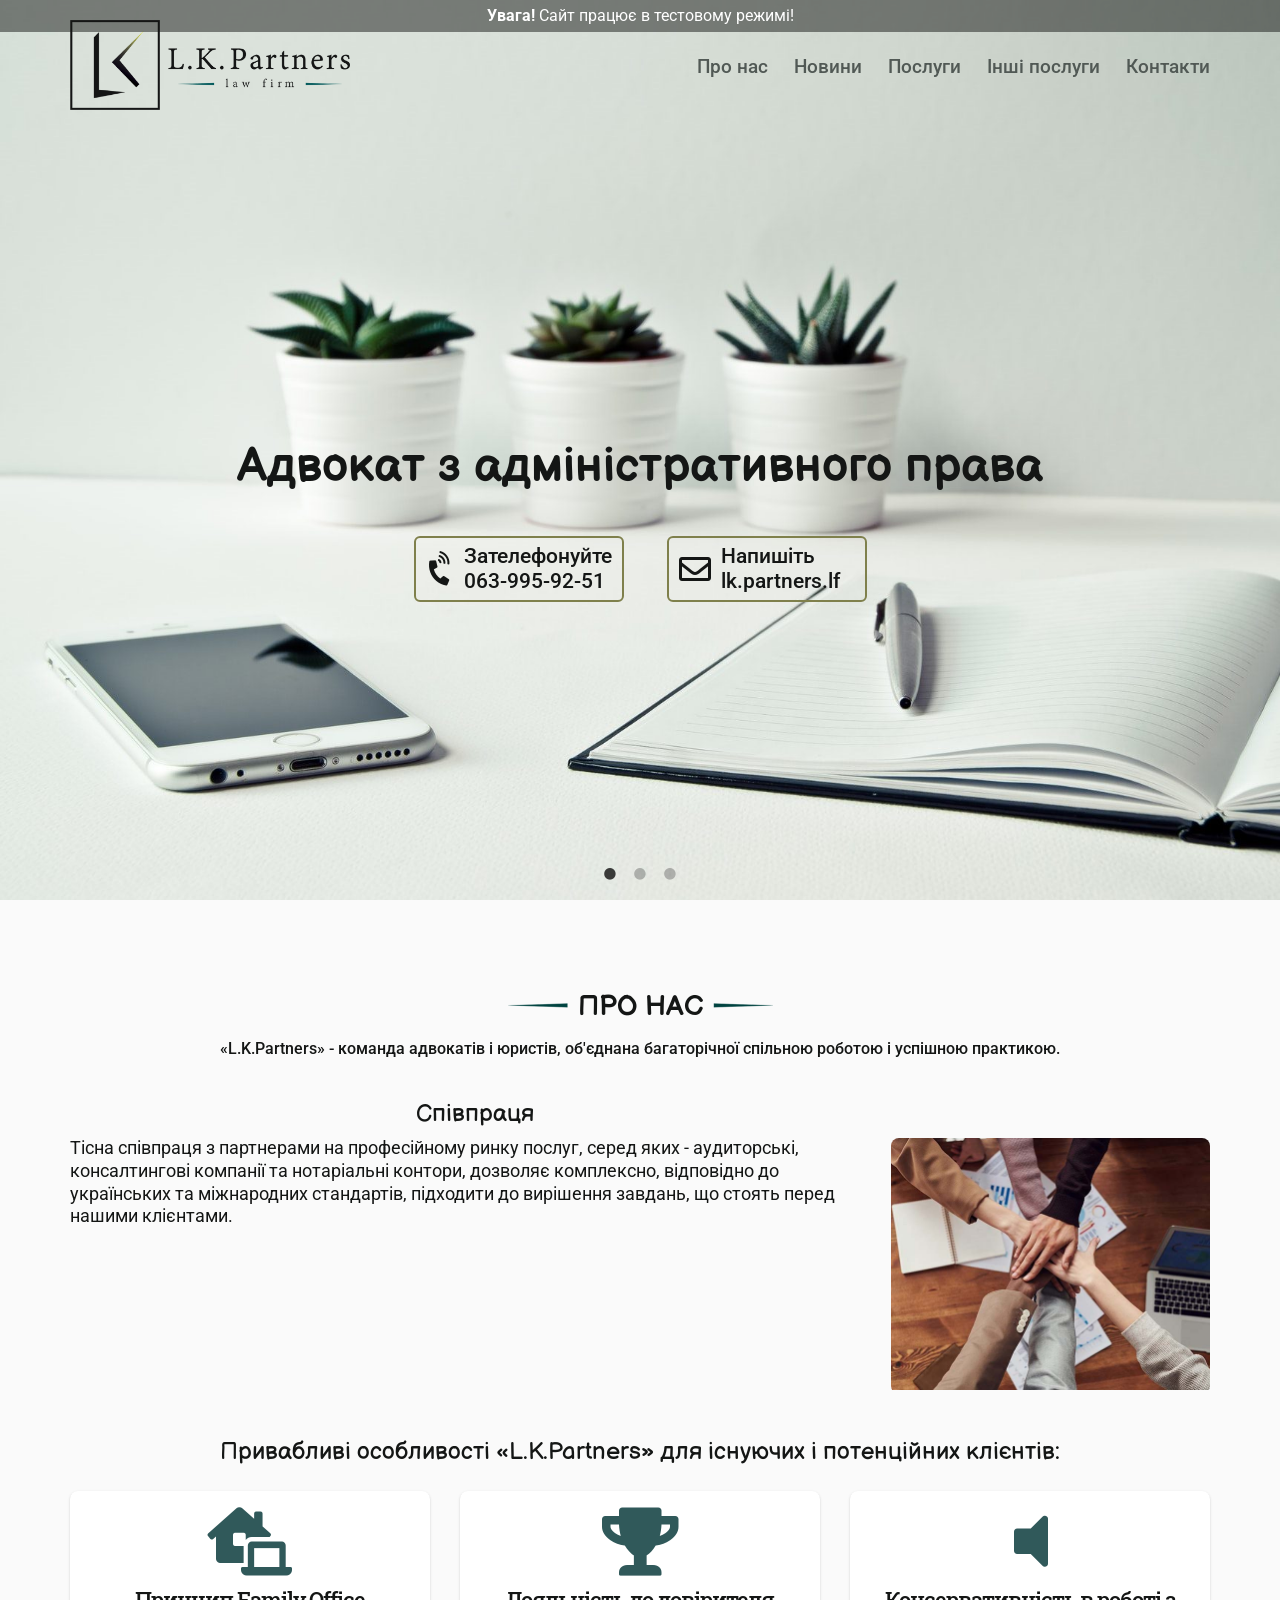
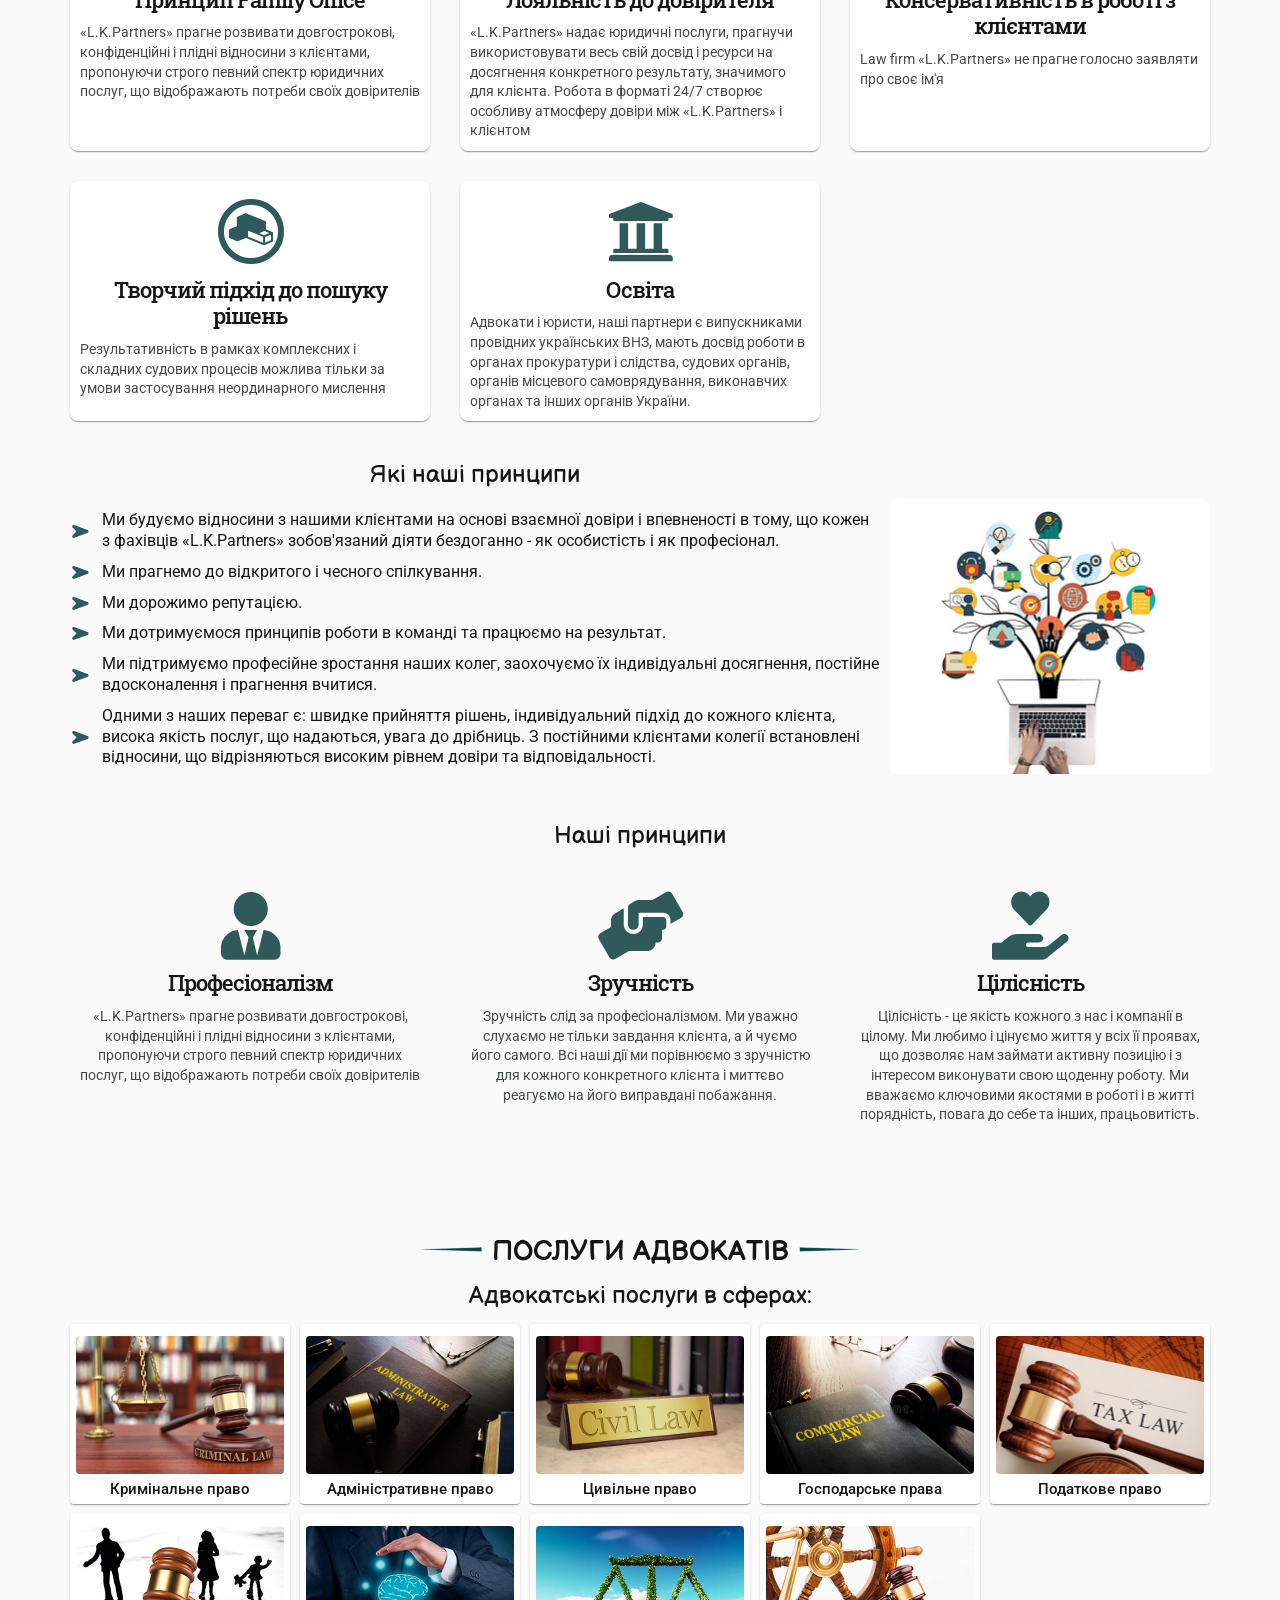
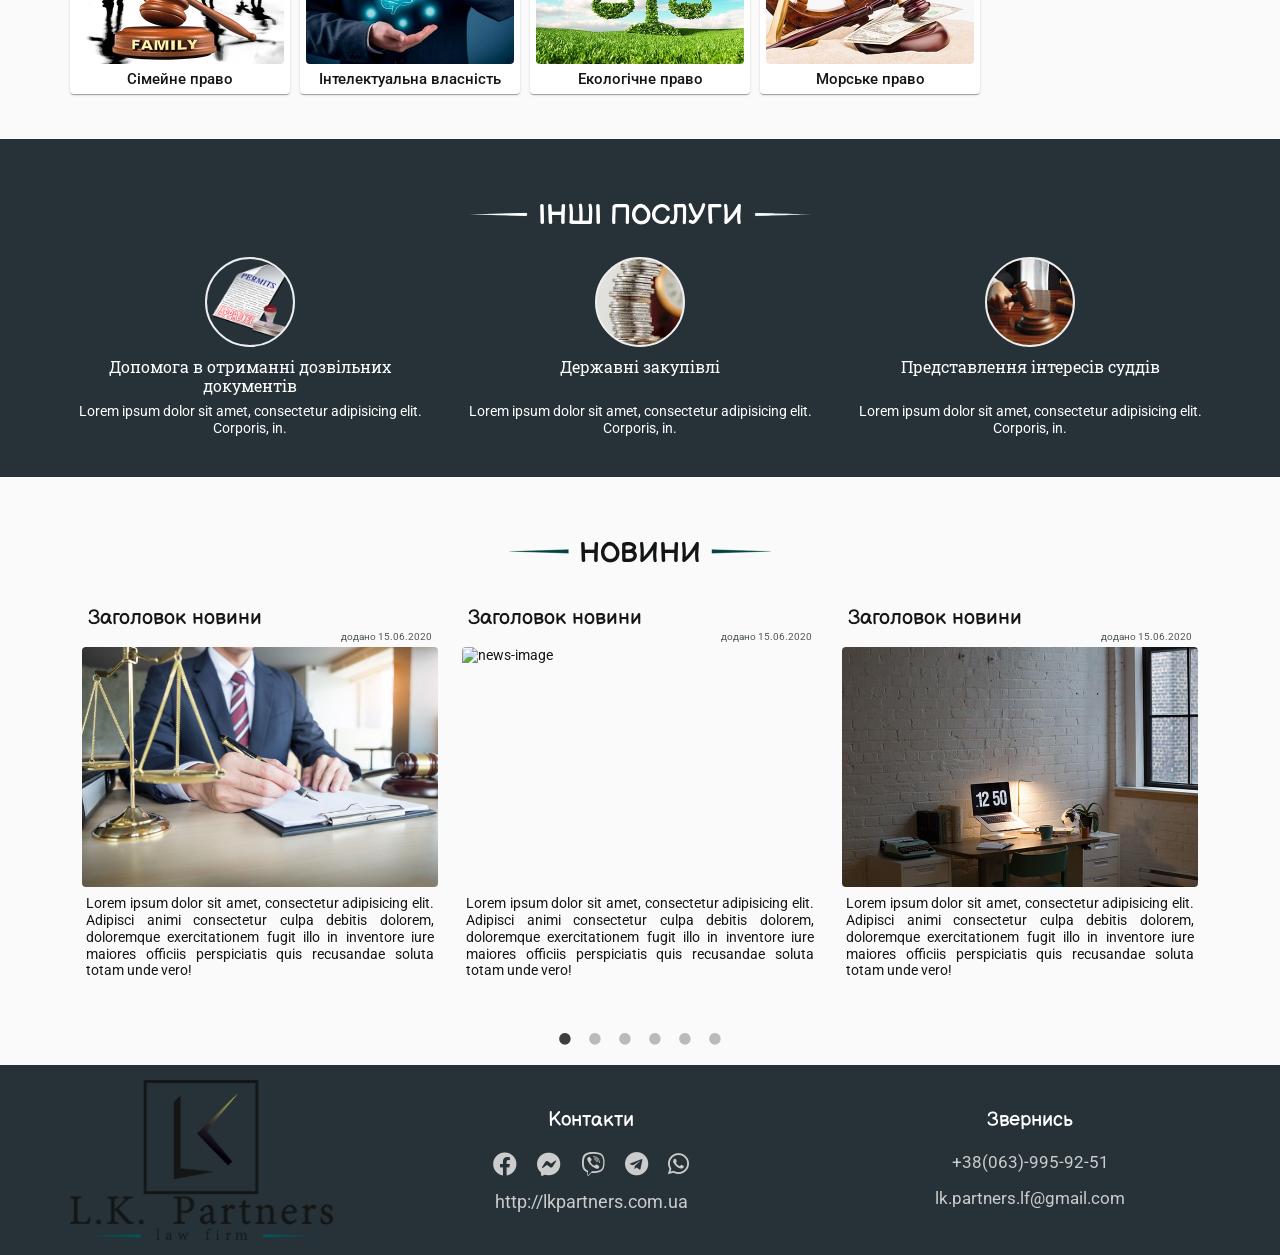
==== commit 056c8775: "add test" ====
--- a/docs/index.html
+++ b/docs/index.html
@@ -16,7 +16,7 @@
     <link rel="stylesheet" href="css/style.css">
 </head>
 <body>
-
+        <p class="test"><strong>Увага!</strong> Сайт працює в тестовому режимі!</p>
         <header class="header pos-relative">
             <div class="header__wrapper">
                 <div class="container d-flex align-items-center justify-content-between pos-relative">
--- a/docs/css/style.css
+++ b/docs/css/style.css
@@ -1,4 +1,4 @@
 a,abbr,acronym,address,applet,article,aside,audio,b,big,blockquote,body,canvas,caption,center,cite,code,dd,del,details,dfn,div,dl,dt,em,embed,fieldset,figcaption,figure,footer,form,h1,h2,h3,h4,h5,h6,header,hgroup,html,i,iframe,img,ins,kbd,label,legend,li,mark,menu,nav,object,ol,output,p,pre,q,ruby,s,samp,section,small,span,strike,strong,sub,summary,sup,table,tbody,td,tfoot,th,thead,time,tr,tt,u,ul,var,video{margin:0;padding:0;border:0;outline:0;font-size:100%;font:inherit;vertical-align:baseline}article,aside,details,figcaption,figure,footer,header,hgroup,menu,nav,section{display:block}*,::after,::before{box-sizing:border-box}a{color:inherit;text-decoration:none;cursor:pointer;display:inline-block}img{width:100%;height:auto}ol,ul{list-style:none}blockquote,q{quotes:none}blockquote:after,blockquote:before,q:after,q:before{content:''}button,input,textarea{outline:0;border:none}textarea{resize:vertical}button{cursor:pointer}table{border-collapse:collapse;border-spacing:0}.d-flex{display:flex}.flex-row{flex-direction:row!important}.flex-column{flex-direction:column!important}.flex-row-reverse{flex-direction:row-reverse!important}.flex-column-reverse{flex-direction:column-reverse!important}.flex-wrap{flex-wrap:wrap!important}.flex-nowrap{flex-wrap:nowrap!important}.flex-wrap-reverse{flex-wrap:wrap-reverse!important}.justify-content-start{justify-content:flex-start!important}.justify-content-end{justify-content:flex-end!important}.justify-content-center{justify-content:center!important}.justify-content-between{justify-content:space-between!important}.justify-content-around{justify-content:space-around!important}.align-items-start{align-items:flex-start!important}.align-items-end{align-items:flex-end!important}.align-items-center{align-items:center!important}.align-items-baseline{align-items:baseline!important}.align-items-stretch{align-items:stretch!important}.align-content-start{align-content:flex-start!important}.align-content-end{align-content:flex-end!important}.align-content-center{align-content:center!important}.align-content-between{align-content:space-between!important}.align-content-around{align-content:space-around!important}.align-content-stretch{align-content:stretch!important}.align-self-auto{align-self:auto!important}.align-self-start{align-self:flex-start!important}.align-self-end{align-self:flex-end!important}.align-self-center{align-self:center!important}.align-self-baseline{align-self:baseline!important}.align-self-stretch{align-self:stretch!important}.container{padding:0 15px;max-width:1170px;margin:0 auto}.container-fluid{width:100%;padding:0 15px}.row{display:flex;flex-wrap:wrap;margin-right:-15px;margin-left:-15px}.no-gutters{margin-right:0;margin-left:0}.no-gutters>.col,.no-gutters>[class*=col-]{padding-right:0;padding-left:0}.col,.col-1,.col-10,.col-11,.col-12,.col-2,.col-3,.col-4,.col-5,.col-6,.col-7,.col-8,.col-9,.col-auto,.col-lg,.col-lg-1,.col-lg-10,.col-lg-11,.col-lg-12,.col-lg-2,.col-lg-3,.col-lg-4,.col-lg-5,.col-lg-6,.col-lg-7,.col-lg-8,.col-lg-9,.col-lg-auto,.col-md,.col-md-1,.col-md-10,.col-md-11,.col-md-12,.col-md-2,.col-md-3,.col-md-4,.col-md-5,.col-md-6,.col-md-7,.col-md-8,.col-md-9,.col-md-auto,.col-sm,.col-sm-1,.col-sm-10,.col-sm-11,.col-sm-12,.col-sm-2,.col-sm-3,.col-sm-4,.col-sm-5,.col-sm-6,.col-sm-7,.col-sm-8,.col-sm-9,.col-sm-auto,.col-xs,.col-xs-1,.col-xs-10,.col-xs-11,.col-xs-12,.col-xs-2,.col-xs-3,.col-xs-4,.col-xs-5,.col-xs-6,.col-xs-7,.col-xs-8,.col-xs-9,.col-xs-auto{position:relative;width:100%;min-height:1px;padding-right:15px;padding-left:15px}.col{flex-basis:0;flex-grow:1;max-width:100%}.col-auto{flex:0 0 auto;width:auto;max-width:none}.col-1{flex:0 0 8.333333%;max-width:8.333333%}.col-2{flex:0 0 16.666667%;max-width:16.666667%}.col-3{flex:0 0 25%;max-width:25%}.col-3:not(:nth-child(-n+4)){margin-top:30px}.col-4{flex:0 0 33.333333%;max-width:33.333333%}.col-4:not(:nth-child(-n+3)){margin-top:30px}.col-5{flex:0 0 41.666667%;max-width:41.666667%}.col-6{flex:0 0 50%;max-width:50%}.col-7{flex:0 0 58.333333%;max-width:58.333333%}.col-8{flex:0 0 66.666667%;max-width:66.666667%}.col-9{flex:0 0 75%;max-width:75%}.col-10{flex:0 0 83.333333%;max-width:83.333333%}.col-11{flex:0 0 91.666667%;max-width:91.666667%}.col-12{flex:0 0 100%;max-width:100%}.order-first{order:-1}.order-last{order:13}.order-0{order:0}.order-1{order:1}.order-2{order:2}.order-3{order:3}.order-4{order:4}.order-5{order:5}.order-6{order:6}.order-7{order:7}.order-8{order:8}.order-9{order:9}.order-10{order:10}.order-11{order:11}.order-12{order:12}.offset-1{margin-left:8.33333%}.offset-2{margin-left:16.66667%}.offset-3{margin-left:25%}.offset-4{margin-left:33.33333%}.offset-5{margin-left:41.66667%}.offset-6{margin-left:50%}.offset-7{margin-left:58.33333%}.offset-8{margin-left:66.66667%}.offset-9{margin-left:75%}.offset-10{margin-left:83.33333%}.offset-11{margin-left:91.66667%}.m-0{margin:0!important}.mt-0,.my-0{margin-top:0!important}.mr-0,.mx-0{margin-right:0!important}.mb-0,.my-0{margin-bottom:0!important}.ml-0,.mx-0{margin-left:0!important}.m-1{margin:.25rem!important}.mt-1,.my-1{margin-top:.25rem!important}.mr-1,.mx-1{margin-right:.25rem!important}.mb-1,.my-1{margin-bottom:.25rem!important}.ml-1,.mx-1{margin-left:.25rem!important}.m-2{margin:.5rem!important}.mt-2,.my-2{margin-top:.5rem!important}.mr-2,.mx-2{margin-right:.5rem!important}.mb-2,.my-2{margin-bottom:.5rem!important}.ml-2,.mx-2{margin-left:.5rem!important}.m-3{margin:1rem!important}.mt-3,.my-3{margin-top:1rem!important}.mr-3,.mx-3{margin-right:1rem!important}.mb-3,.my-3{margin-bottom:1rem!important}.ml-3,.mx-3{margin-left:1rem!important}.m-4{margin:1.5rem!important}.mt-4,.my-4{margin-top:1.5rem!important}.mr-4,.mx-4{margin-right:1.5rem!important}.mb-4,.my-4{margin-bottom:1.5rem!important}.ml-4,.mx-4{margin-left:1.5rem!important}.m-5{margin:3rem!important}.mt-5,.my-5{margin-top:3rem!important}.mr-5,.mx-5{margin-right:3rem!important}.mb-5,.my-5{margin-bottom:3rem!important}.ml-5,.mx-5{margin-left:3rem!important}/*!
  * Font Awesome Free 5.13.0 by @fontawesome - https://fontawesome.com
  * License - https://fontawesome.com/license/free (Icons: CC BY 4.0, Fonts: SIL OFL 1.1, Code: MIT License)
- */.fa,.fab,.fad,.fal,.far,.fas{-moz-osx-font-smoothing:grayscale;-webkit-font-smoothing:antialiased;display:inline-block;font-style:normal;font-variant:normal;text-rendering:auto;line-height:1}.fa-lg{font-size:1.33333em;line-height:.75em;vertical-align:-.0667em}.fa-xs{font-size:.75em}.fa-sm{font-size:.875em}.fa-1x{font-size:1em}.fa-2x{font-size:2em}.fa-3x{font-size:3em}.fa-4x{font-size:4em}.fa-5x{font-size:5em}.fa-6x{font-size:6em}.fa-7x{font-size:7em}.fa-8x{font-size:8em}.fa-9x{font-size:9em}.fa-10x{font-size:10em}.fa-fw{text-align:center;width:1.25em}.fa-ul{list-style-type:none;margin-left:2.5em;padding-left:0}.fa-ul>li{position:relative}.fa-li{left:-2em;position:absolute;text-align:center;width:2em;line-height:inherit}.fa-border{border:solid .08em #eee;border-radius:.1em;padding:.2em .25em .15em}.fa-pull-left{float:left}.fa-pull-right{float:right}.fa.fa-pull-left,.fab.fa-pull-left,.fal.fa-pull-left,.far.fa-pull-left,.fas.fa-pull-left{margin-right:.3em}.fa.fa-pull-right,.fab.fa-pull-right,.fal.fa-pull-right,.far.fa-pull-right,.fas.fa-pull-right{margin-left:.3em}.fa-spin{-webkit-animation:fa-spin 2s infinite linear;animation:fa-spin 2s infinite linear}.fa-pulse{-webkit-animation:fa-spin 1s infinite steps(8);animation:fa-spin 1s infinite steps(8)}@-webkit-keyframes fa-spin{0%{transform:rotate(0)}100%{transform:rotate(360deg)}}@keyframes fa-spin{0%{transform:rotate(0)}100%{transform:rotate(360deg)}}.fa-rotate-90{transform:rotate(90deg)}.fa-rotate-180{transform:rotate(180deg)}.fa-rotate-270{transform:rotate(270deg)}.fa-flip-horizontal{transform:scale(-1,1)}.fa-flip-vertical{transform:scale(1,-1)}.fa-flip-both,.fa-flip-horizontal.fa-flip-vertical{transform:scale(-1,-1)}:root .fa-flip-both,:root .fa-flip-horizontal,:root .fa-flip-vertical,:root .fa-rotate-180,:root .fa-rotate-270,:root .fa-rotate-90{-webkit-filter:none;filter:none}.fa-stack{display:inline-block;height:2em;line-height:2em;position:relative;vertical-align:middle;width:2.5em}.fa-stack-1x,.fa-stack-2x{left:0;position:absolute;text-align:center;width:100%}.fa-stack-1x{line-height:inherit}.fa-stack-2x{font-size:2em}.fa-inverse{color:#fff}.fa-500px:before{content:"\f26e"}.fa-accessible-icon:before{content:"\f368"}.fa-accusoft:before{content:"\f369"}.fa-acquisitions-incorporated:before{content:"\f6af"}.fa-ad:before{content:"\f641"}.fa-address-book:before{content:"\f2b9"}.fa-address-card:before{content:"\f2bb"}.fa-adjust:before{content:"\f042"}.fa-adn:before{content:"\f170"}.fa-adobe:before{content:"\f778"}.fa-adversal:before{content:"\f36a"}.fa-affiliatetheme:before{content:"\f36b"}.fa-air-freshener:before{content:"\f5d0"}.fa-airbnb:before{content:"\f834"}.fa-algolia:before{content:"\f36c"}.fa-align-center:before{content:"\f037"}.fa-align-justify:before{content:"\f039"}.fa-align-left:before{content:"\f036"}.fa-align-right:before{content:"\f038"}.fa-alipay:before{content:"\f642"}.fa-allergies:before{content:"\f461"}.fa-amazon:before{content:"\f270"}.fa-amazon-pay:before{content:"\f42c"}.fa-ambulance:before{content:"\f0f9"}.fa-american-sign-language-interpreting:before{content:"\f2a3"}.fa-amilia:before{content:"\f36d"}.fa-anchor:before{content:"\f13d"}.fa-android:before{content:"\f17b"}.fa-angellist:before{content:"\f209"}.fa-angle-double-down:before{content:"\f103"}.fa-angle-double-left:before{content:"\f100"}.fa-angle-double-right:before{content:"\f101"}.fa-angle-double-up:before{content:"\f102"}.fa-angle-down:before{content:"\f107"}.fa-angle-left:before{content:"\f104"}.fa-angle-right:before{content:"\f105"}.fa-angle-up:before{content:"\f106"}.fa-angry:before{content:"\f556"}.fa-angrycreative:before{content:"\f36e"}.fa-angular:before{content:"\f420"}.fa-ankh:before{content:"\f644"}.fa-app-store:before{content:"\f36f"}.fa-app-store-ios:before{content:"\f370"}.fa-apper:before{content:"\f371"}.fa-apple:before{content:"\f179"}.fa-apple-alt:before{content:"\f5d1"}.fa-apple-pay:before{content:"\f415"}.fa-archive:before{content:"\f187"}.fa-archway:before{content:"\f557"}.fa-arrow-alt-circle-down:before{content:"\f358"}.fa-arrow-alt-circle-left:before{content:"\f359"}.fa-arrow-alt-circle-right:before{content:"\f35a"}.fa-arrow-alt-circle-up:before{content:"\f35b"}.fa-arrow-circle-down:before{content:"\f0ab"}.fa-arrow-circle-left:before{content:"\f0a8"}.fa-arrow-circle-right:before{content:"\f0a9"}.fa-arrow-circle-up:before{content:"\f0aa"}.fa-arrow-down:before{content:"\f063"}.fa-arrow-left:before{content:"\f060"}.fa-arrow-right:before{content:"\f061"}.fa-arrow-up:before{content:"\f062"}.fa-arrows-alt:before{content:"\f0b2"}.fa-arrows-alt-h:before{content:"\f337"}.fa-arrows-alt-v:before{content:"\f338"}.fa-artstation:before{content:"\f77a"}.fa-assistive-listening-systems:before{content:"\f2a2"}.fa-asterisk:before{content:"\f069"}.fa-asymmetrik:before{content:"\f372"}.fa-at:before{content:"\f1fa"}.fa-atlas:before{content:"\f558"}.fa-atlassian:before{content:"\f77b"}.fa-atom:before{content:"\f5d2"}.fa-audible:before{content:"\f373"}.fa-audio-description:before{content:"\f29e"}.fa-autoprefixer:before{content:"\f41c"}.fa-avianex:before{content:"\f374"}.fa-aviato:before{content:"\f421"}.fa-award:before{content:"\f559"}.fa-aws:before{content:"\f375"}.fa-baby:before{content:"\f77c"}.fa-baby-carriage:before{content:"\f77d"}.fa-backspace:before{content:"\f55a"}.fa-backward:before{content:"\f04a"}.fa-bacon:before{content:"\f7e5"}.fa-bahai:before{content:"\f666"}.fa-balance-scale:before{content:"\f24e"}.fa-balance-scale-left:before{content:"\f515"}.fa-balance-scale-right:before{content:"\f516"}.fa-ban:before{content:"\f05e"}.fa-band-aid:before{content:"\f462"}.fa-bandcamp:before{content:"\f2d5"}.fa-barcode:before{content:"\f02a"}.fa-bars:before{content:"\f0c9"}.fa-baseball-ball:before{content:"\f433"}.fa-basketball-ball:before{content:"\f434"}.fa-bath:before{content:"\f2cd"}.fa-battery-empty:before{content:"\f244"}.fa-battery-full:before{content:"\f240"}.fa-battery-half:before{content:"\f242"}.fa-battery-quarter:before{content:"\f243"}.fa-battery-three-quarters:before{content:"\f241"}.fa-battle-net:before{content:"\f835"}.fa-bed:before{content:"\f236"}.fa-beer:before{content:"\f0fc"}.fa-behance:before{content:"\f1b4"}.fa-behance-square:before{content:"\f1b5"}.fa-bell:before{content:"\f0f3"}.fa-bell-slash:before{content:"\f1f6"}.fa-bezier-curve:before{content:"\f55b"}.fa-bible:before{content:"\f647"}.fa-bicycle:before{content:"\f206"}.fa-biking:before{content:"\f84a"}.fa-bimobject:before{content:"\f378"}.fa-binoculars:before{content:"\f1e5"}.fa-biohazard:before{content:"\f780"}.fa-birthday-cake:before{content:"\f1fd"}.fa-bitbucket:before{content:"\f171"}.fa-bitcoin:before{content:"\f379"}.fa-bity:before{content:"\f37a"}.fa-black-tie:before{content:"\f27e"}.fa-blackberry:before{content:"\f37b"}.fa-blender:before{content:"\f517"}.fa-blender-phone:before{content:"\f6b6"}.fa-blind:before{content:"\f29d"}.fa-blog:before{content:"\f781"}.fa-blogger:before{content:"\f37c"}.fa-blogger-b:before{content:"\f37d"}.fa-bluetooth:before{content:"\f293"}.fa-bluetooth-b:before{content:"\f294"}.fa-bold:before{content:"\f032"}.fa-bolt:before{content:"\f0e7"}.fa-bomb:before{content:"\f1e2"}.fa-bone:before{content:"\f5d7"}.fa-bong:before{content:"\f55c"}.fa-book:before{content:"\f02d"}.fa-book-dead:before{content:"\f6b7"}.fa-book-medical:before{content:"\f7e6"}.fa-book-open:before{content:"\f518"}.fa-book-reader:before{content:"\f5da"}.fa-bookmark:before{content:"\f02e"}.fa-bootstrap:before{content:"\f836"}.fa-border-all:before{content:"\f84c"}.fa-border-none:before{content:"\f850"}.fa-border-style:before{content:"\f853"}.fa-bowling-ball:before{content:"\f436"}.fa-box:before{content:"\f466"}.fa-box-open:before{content:"\f49e"}.fa-box-tissue:before{content:"\f95b"}.fa-boxes:before{content:"\f468"}.fa-braille:before{content:"\f2a1"}.fa-brain:before{content:"\f5dc"}.fa-bread-slice:before{content:"\f7ec"}.fa-briefcase:before{content:"\f0b1"}.fa-briefcase-medical:before{content:"\f469"}.fa-broadcast-tower:before{content:"\f519"}.fa-broom:before{content:"\f51a"}.fa-brush:before{content:"\f55d"}.fa-btc:before{content:"\f15a"}.fa-buffer:before{content:"\f837"}.fa-bug:before{content:"\f188"}.fa-building:before{content:"\f1ad"}.fa-bullhorn:before{content:"\f0a1"}.fa-bullseye:before{content:"\f140"}.fa-burn:before{content:"\f46a"}.fa-buromobelexperte:before{content:"\f37f"}.fa-bus:before{content:"\f207"}.fa-bus-alt:before{content:"\f55e"}.fa-business-time:before{content:"\f64a"}.fa-buy-n-large:before{content:"\f8a6"}.fa-buysellads:before{content:"\f20d"}.fa-calculator:before{content:"\f1ec"}.fa-calendar:before{content:"\f133"}.fa-calendar-alt:before{content:"\f073"}.fa-calendar-check:before{content:"\f274"}.fa-calendar-day:before{content:"\f783"}.fa-calendar-minus:before{content:"\f272"}.fa-calendar-plus:before{content:"\f271"}.fa-calendar-times:before{content:"\f273"}.fa-calendar-week:before{content:"\f784"}.fa-camera:before{content:"\f030"}.fa-camera-retro:before{content:"\f083"}.fa-campground:before{content:"\f6bb"}.fa-canadian-maple-leaf:before{content:"\f785"}.fa-candy-cane:before{content:"\f786"}.fa-cannabis:before{content:"\f55f"}.fa-capsules:before{content:"\f46b"}.fa-car:before{content:"\f1b9"}.fa-car-alt:before{content:"\f5de"}.fa-car-battery:before{content:"\f5df"}.fa-car-crash:before{content:"\f5e1"}.fa-car-side:before{content:"\f5e4"}.fa-caravan:before{content:"\f8ff"}.fa-caret-down:before{content:"\f0d7"}.fa-caret-left:before{content:"\f0d9"}.fa-caret-right:before{content:"\f0da"}.fa-caret-square-down:before{content:"\f150"}.fa-caret-square-left:before{content:"\f191"}.fa-caret-square-right:before{content:"\f152"}.fa-caret-square-up:before{content:"\f151"}.fa-caret-up:before{content:"\f0d8"}.fa-carrot:before{content:"\f787"}.fa-cart-arrow-down:before{content:"\f218"}.fa-cart-plus:before{content:"\f217"}.fa-cash-register:before{content:"\f788"}.fa-cat:before{content:"\f6be"}.fa-cc-amazon-pay:before{content:"\f42d"}.fa-cc-amex:before{content:"\f1f3"}.fa-cc-apple-pay:before{content:"\f416"}.fa-cc-diners-club:before{content:"\f24c"}.fa-cc-discover:before{content:"\f1f2"}.fa-cc-jcb:before{content:"\f24b"}.fa-cc-mastercard:before{content:"\f1f1"}.fa-cc-paypal:before{content:"\f1f4"}.fa-cc-stripe:before{content:"\f1f5"}.fa-cc-visa:before{content:"\f1f0"}.fa-centercode:before{content:"\f380"}.fa-centos:before{content:"\f789"}.fa-certificate:before{content:"\f0a3"}.fa-chair:before{content:"\f6c0"}.fa-chalkboard:before{content:"\f51b"}.fa-chalkboard-teacher:before{content:"\f51c"}.fa-charging-station:before{content:"\f5e7"}.fa-chart-area:before{content:"\f1fe"}.fa-chart-bar:before{content:"\f080"}.fa-chart-line:before{content:"\f201"}.fa-chart-pie:before{content:"\f200"}.fa-check:before{content:"\f00c"}.fa-check-circle:before{content:"\f058"}.fa-check-double:before{content:"\f560"}.fa-check-square:before{content:"\f14a"}.fa-cheese:before{content:"\f7ef"}.fa-chess:before{content:"\f439"}.fa-chess-bishop:before{content:"\f43a"}.fa-chess-board:before{content:"\f43c"}.fa-chess-king:before{content:"\f43f"}.fa-chess-knight:before{content:"\f441"}.fa-chess-pawn:before{content:"\f443"}.fa-chess-queen:before{content:"\f445"}.fa-chess-rook:before{content:"\f447"}.fa-chevron-circle-down:before{content:"\f13a"}.fa-chevron-circle-left:before{content:"\f137"}.fa-chevron-circle-right:before{content:"\f138"}.fa-chevron-circle-up:before{content:"\f139"}.fa-chevron-down:before{content:"\f078"}.fa-chevron-left:before{content:"\f053"}.fa-chevron-right:before{content:"\f054"}.fa-chevron-up:before{content:"\f077"}.fa-child:before{content:"\f1ae"}.fa-chrome:before{content:"\f268"}.fa-chromecast:before{content:"\f838"}.fa-church:before{content:"\f51d"}.fa-circle:before{content:"\f111"}.fa-circle-notch:before{content:"\f1ce"}.fa-city:before{content:"\f64f"}.fa-clinic-medical:before{content:"\f7f2"}.fa-clipboard:before{content:"\f328"}.fa-clipboard-check:before{content:"\f46c"}.fa-clipboard-list:before{content:"\f46d"}.fa-clock:before{content:"\f017"}.fa-clone:before{content:"\f24d"}.fa-closed-captioning:before{content:"\f20a"}.fa-cloud:before{content:"\f0c2"}.fa-cloud-download-alt:before{content:"\f381"}.fa-cloud-meatball:before{content:"\f73b"}.fa-cloud-moon:before{content:"\f6c3"}.fa-cloud-moon-rain:before{content:"\f73c"}.fa-cloud-rain:before{content:"\f73d"}.fa-cloud-showers-heavy:before{content:"\f740"}.fa-cloud-sun:before{content:"\f6c4"}.fa-cloud-sun-rain:before{content:"\f743"}.fa-cloud-upload-alt:before{content:"\f382"}.fa-cloudscale:before{content:"\f383"}.fa-cloudsmith:before{content:"\f384"}.fa-cloudversify:before{content:"\f385"}.fa-cocktail:before{content:"\f561"}.fa-code:before{content:"\f121"}.fa-code-branch:before{content:"\f126"}.fa-codepen:before{content:"\f1cb"}.fa-codiepie:before{content:"\f284"}.fa-coffee:before{content:"\f0f4"}.fa-cog:before{content:"\f013"}.fa-cogs:before{content:"\f085"}.fa-coins:before{content:"\f51e"}.fa-columns:before{content:"\f0db"}.fa-comment:before{content:"\f075"}.fa-comment-alt:before{content:"\f27a"}.fa-comment-dollar:before{content:"\f651"}.fa-comment-dots:before{content:"\f4ad"}.fa-comment-medical:before{content:"\f7f5"}.fa-comment-slash:before{content:"\f4b3"}.fa-comments:before{content:"\f086"}.fa-comments-dollar:before{content:"\f653"}.fa-compact-disc:before{content:"\f51f"}.fa-compass:before{content:"\f14e"}.fa-compress:before{content:"\f066"}.fa-compress-alt:before{content:"\f422"}.fa-compress-arrows-alt:before{content:"\f78c"}.fa-concierge-bell:before{content:"\f562"}.fa-confluence:before{content:"\f78d"}.fa-connectdevelop:before{content:"\f20e"}.fa-contao:before{content:"\f26d"}.fa-cookie:before{content:"\f563"}.fa-cookie-bite:before{content:"\f564"}.fa-copy:before{content:"\f0c5"}.fa-copyright:before{content:"\f1f9"}.fa-cotton-bureau:before{content:"\f89e"}.fa-couch:before{content:"\f4b8"}.fa-cpanel:before{content:"\f388"}.fa-creative-commons:before{content:"\f25e"}.fa-creative-commons-by:before{content:"\f4e7"}.fa-creative-commons-nc:before{content:"\f4e8"}.fa-creative-commons-nc-eu:before{content:"\f4e9"}.fa-creative-commons-nc-jp:before{content:"\f4ea"}.fa-creative-commons-nd:before{content:"\f4eb"}.fa-creative-commons-pd:before{content:"\f4ec"}.fa-creative-commons-pd-alt:before{content:"\f4ed"}.fa-creative-commons-remix:before{content:"\f4ee"}.fa-creative-commons-sa:before{content:"\f4ef"}.fa-creative-commons-sampling:before{content:"\f4f0"}.fa-creative-commons-sampling-plus:before{content:"\f4f1"}.fa-creative-commons-share:before{content:"\f4f2"}.fa-creative-commons-zero:before{content:"\f4f3"}.fa-credit-card:before{content:"\f09d"}.fa-critical-role:before{content:"\f6c9"}.fa-crop:before{content:"\f125"}.fa-crop-alt:before{content:"\f565"}.fa-cross:before{content:"\f654"}.fa-crosshairs:before{content:"\f05b"}.fa-crow:before{content:"\f520"}.fa-crown:before{content:"\f521"}.fa-crutch:before{content:"\f7f7"}.fa-css3:before{content:"\f13c"}.fa-css3-alt:before{content:"\f38b"}.fa-cube:before{content:"\f1b2"}.fa-cubes:before{content:"\f1b3"}.fa-cut:before{content:"\f0c4"}.fa-cuttlefish:before{content:"\f38c"}.fa-d-and-d:before{content:"\f38d"}.fa-d-and-d-beyond:before{content:"\f6ca"}.fa-dailymotion:before{content:"\f952"}.fa-dashcube:before{content:"\f210"}.fa-database:before{content:"\f1c0"}.fa-deaf:before{content:"\f2a4"}.fa-delicious:before{content:"\f1a5"}.fa-democrat:before{content:"\f747"}.fa-deploydog:before{content:"\f38e"}.fa-deskpro:before{content:"\f38f"}.fa-desktop:before{content:"\f108"}.fa-dev:before{content:"\f6cc"}.fa-deviantart:before{content:"\f1bd"}.fa-dharmachakra:before{content:"\f655"}.fa-dhl:before{content:"\f790"}.fa-diagnoses:before{content:"\f470"}.fa-diaspora:before{content:"\f791"}.fa-dice:before{content:"\f522"}.fa-dice-d20:before{content:"\f6cf"}.fa-dice-d6:before{content:"\f6d1"}.fa-dice-five:before{content:"\f523"}.fa-dice-four:before{content:"\f524"}.fa-dice-one:before{content:"\f525"}.fa-dice-six:before{content:"\f526"}.fa-dice-three:before{content:"\f527"}.fa-dice-two:before{content:"\f528"}.fa-digg:before{content:"\f1a6"}.fa-digital-ocean:before{content:"\f391"}.fa-digital-tachograph:before{content:"\f566"}.fa-directions:before{content:"\f5eb"}.fa-discord:before{content:"\f392"}.fa-discourse:before{content:"\f393"}.fa-disease:before{content:"\f7fa"}.fa-divide:before{content:"\f529"}.fa-dizzy:before{content:"\f567"}.fa-dna:before{content:"\f471"}.fa-dochub:before{content:"\f394"}.fa-docker:before{content:"\f395"}.fa-dog:before{content:"\f6d3"}.fa-dollar-sign:before{content:"\f155"}.fa-dolly:before{content:"\f472"}.fa-dolly-flatbed:before{content:"\f474"}.fa-donate:before{content:"\f4b9"}.fa-door-closed:before{content:"\f52a"}.fa-door-open:before{content:"\f52b"}.fa-dot-circle:before{content:"\f192"}.fa-dove:before{content:"\f4ba"}.fa-download:before{content:"\f019"}.fa-draft2digital:before{content:"\f396"}.fa-drafting-compass:before{content:"\f568"}.fa-dragon:before{content:"\f6d5"}.fa-draw-polygon:before{content:"\f5ee"}.fa-dribbble:before{content:"\f17d"}.fa-dribbble-square:before{content:"\f397"}.fa-dropbox:before{content:"\f16b"}.fa-drum:before{content:"\f569"}.fa-drum-steelpan:before{content:"\f56a"}.fa-drumstick-bite:before{content:"\f6d7"}.fa-drupal:before{content:"\f1a9"}.fa-dumbbell:before{content:"\f44b"}.fa-dumpster:before{content:"\f793"}.fa-dumpster-fire:before{content:"\f794"}.fa-dungeon:before{content:"\f6d9"}.fa-dyalog:before{content:"\f399"}.fa-earlybirds:before{content:"\f39a"}.fa-ebay:before{content:"\f4f4"}.fa-edge:before{content:"\f282"}.fa-edit:before{content:"\f044"}.fa-egg:before{content:"\f7fb"}.fa-eject:before{content:"\f052"}.fa-elementor:before{content:"\f430"}.fa-ellipsis-h:before{content:"\f141"}.fa-ellipsis-v:before{content:"\f142"}.fa-ello:before{content:"\f5f1"}.fa-ember:before{content:"\f423"}.fa-empire:before{content:"\f1d1"}.fa-envelope:before{content:"\f0e0"}.fa-envelope-open:before{content:"\f2b6"}.fa-envelope-open-text:before{content:"\f658"}.fa-envelope-square:before{content:"\f199"}.fa-envira:before{content:"\f299"}.fa-equals:before{content:"\f52c"}.fa-eraser:before{content:"\f12d"}.fa-erlang:before{content:"\f39d"}.fa-ethereum:before{content:"\f42e"}.fa-ethernet:before{content:"\f796"}.fa-etsy:before{content:"\f2d7"}.fa-euro-sign:before{content:"\f153"}.fa-evernote:before{content:"\f839"}.fa-exchange-alt:before{content:"\f362"}.fa-exclamation:before{content:"\f12a"}.fa-exclamation-circle:before{content:"\f06a"}.fa-exclamation-triangle:before{content:"\f071"}.fa-expand:before{content:"\f065"}.fa-expand-alt:before{content:"\f424"}.fa-expand-arrows-alt:before{content:"\f31e"}.fa-expeditedssl:before{content:"\f23e"}.fa-external-link-alt:before{content:"\f35d"}.fa-external-link-square-alt:before{content:"\f360"}.fa-eye:before{content:"\f06e"}.fa-eye-dropper:before{content:"\f1fb"}.fa-eye-slash:before{content:"\f070"}.fa-facebook:before{content:"\f09a"}.fa-facebook-f:before{content:"\f39e"}.fa-facebook-messenger:before{content:"\f39f"}.fa-facebook-square:before{content:"\f082"}.fa-fan:before{content:"\f863"}.fa-fantasy-flight-games:before{content:"\f6dc"}.fa-fast-backward:before{content:"\f049"}.fa-fast-forward:before{content:"\f050"}.fa-faucet:before{content:"\f905"}.fa-fax:before{content:"\f1ac"}.fa-feather:before{content:"\f52d"}.fa-feather-alt:before{content:"\f56b"}.fa-fedex:before{content:"\f797"}.fa-fedora:before{content:"\f798"}.fa-female:before{content:"\f182"}.fa-fighter-jet:before{content:"\f0fb"}.fa-figma:before{content:"\f799"}.fa-file:before{content:"\f15b"}.fa-file-alt:before{content:"\f15c"}.fa-file-archive:before{content:"\f1c6"}.fa-file-audio:before{content:"\f1c7"}.fa-file-code:before{content:"\f1c9"}.fa-file-contract:before{content:"\f56c"}.fa-file-csv:before{content:"\f6dd"}.fa-file-download:before{content:"\f56d"}.fa-file-excel:before{content:"\f1c3"}.fa-file-export:before{content:"\f56e"}.fa-file-image:before{content:"\f1c5"}.fa-file-import:before{content:"\f56f"}.fa-file-invoice:before{content:"\f570"}.fa-file-invoice-dollar:before{content:"\f571"}.fa-file-medical:before{content:"\f477"}.fa-file-medical-alt:before{content:"\f478"}.fa-file-pdf:before{content:"\f1c1"}.fa-file-powerpoint:before{content:"\f1c4"}.fa-file-prescription:before{content:"\f572"}.fa-file-signature:before{content:"\f573"}.fa-file-upload:before{content:"\f574"}.fa-file-video:before{content:"\f1c8"}.fa-file-word:before{content:"\f1c2"}.fa-fill:before{content:"\f575"}.fa-fill-drip:before{content:"\f576"}.fa-film:before{content:"\f008"}.fa-filter:before{content:"\f0b0"}.fa-fingerprint:before{content:"\f577"}.fa-fire:before{content:"\f06d"}.fa-fire-alt:before{content:"\f7e4"}.fa-fire-extinguisher:before{content:"\f134"}.fa-firefox:before{content:"\f269"}.fa-firefox-browser:before{content:"\f907"}.fa-first-aid:before{content:"\f479"}.fa-first-order:before{content:"\f2b0"}.fa-first-order-alt:before{content:"\f50a"}.fa-firstdraft:before{content:"\f3a1"}.fa-fish:before{content:"\f578"}.fa-fist-raised:before{content:"\f6de"}.fa-flag:before{content:"\f024"}.fa-flag-checkered:before{content:"\f11e"}.fa-flag-usa:before{content:"\f74d"}.fa-flask:before{content:"\f0c3"}.fa-flickr:before{content:"\f16e"}.fa-flipboard:before{content:"\f44d"}.fa-flushed:before{content:"\f579"}.fa-fly:before{content:"\f417"}.fa-folder:before{content:"\f07b"}.fa-folder-minus:before{content:"\f65d"}.fa-folder-open:before{content:"\f07c"}.fa-folder-plus:before{content:"\f65e"}.fa-font:before{content:"\f031"}.fa-font-awesome:before{content:"\f2b4"}.fa-font-awesome-alt:before{content:"\f35c"}.fa-font-awesome-flag:before{content:"\f425"}.fa-font-awesome-logo-full:before{content:"\f4e6"}.fa-fonticons:before{content:"\f280"}.fa-fonticons-fi:before{content:"\f3a2"}.fa-football-ball:before{content:"\f44e"}.fa-fort-awesome:before{content:"\f286"}.fa-fort-awesome-alt:before{content:"\f3a3"}.fa-forumbee:before{content:"\f211"}.fa-forward:before{content:"\f04e"}.fa-foursquare:before{content:"\f180"}.fa-free-code-camp:before{content:"\f2c5"}.fa-freebsd:before{content:"\f3a4"}.fa-frog:before{content:"\f52e"}.fa-frown:before{content:"\f119"}.fa-frown-open:before{content:"\f57a"}.fa-fulcrum:before{content:"\f50b"}.fa-funnel-dollar:before{content:"\f662"}.fa-futbol:before{content:"\f1e3"}.fa-galactic-republic:before{content:"\f50c"}.fa-galactic-senate:before{content:"\f50d"}.fa-gamepad:before{content:"\f11b"}.fa-gas-pump:before{content:"\f52f"}.fa-gavel:before{content:"\f0e3"}.fa-gem:before{content:"\f3a5"}.fa-genderless:before{content:"\f22d"}.fa-get-pocket:before{content:"\f265"}.fa-gg:before{content:"\f260"}.fa-gg-circle:before{content:"\f261"}.fa-ghost:before{content:"\f6e2"}.fa-gift:before{content:"\f06b"}.fa-gifts:before{content:"\f79c"}.fa-git:before{content:"\f1d3"}.fa-git-alt:before{content:"\f841"}.fa-git-square:before{content:"\f1d2"}.fa-github:before{content:"\f09b"}.fa-github-alt:before{content:"\f113"}.fa-github-square:before{content:"\f092"}.fa-gitkraken:before{content:"\f3a6"}.fa-gitlab:before{content:"\f296"}.fa-gitter:before{content:"\f426"}.fa-glass-cheers:before{content:"\f79f"}.fa-glass-martini:before{content:"\f000"}.fa-glass-martini-alt:before{content:"\f57b"}.fa-glass-whiskey:before{content:"\f7a0"}.fa-glasses:before{content:"\f530"}.fa-glide:before{content:"\f2a5"}.fa-glide-g:before{content:"\f2a6"}.fa-globe:before{content:"\f0ac"}.fa-globe-africa:before{content:"\f57c"}.fa-globe-americas:before{content:"\f57d"}.fa-globe-asia:before{content:"\f57e"}.fa-globe-europe:before{content:"\f7a2"}.fa-gofore:before{content:"\f3a7"}.fa-golf-ball:before{content:"\f450"}.fa-goodreads:before{content:"\f3a8"}.fa-goodreads-g:before{content:"\f3a9"}.fa-google:before{content:"\f1a0"}.fa-google-drive:before{content:"\f3aa"}.fa-google-play:before{content:"\f3ab"}.fa-google-plus:before{content:"\f2b3"}.fa-google-plus-g:before{content:"\f0d5"}.fa-google-plus-square:before{content:"\f0d4"}.fa-google-wallet:before{content:"\f1ee"}.fa-gopuram:before{content:"\f664"}.fa-graduation-cap:before{content:"\f19d"}.fa-gratipay:before{content:"\f184"}.fa-grav:before{content:"\f2d6"}.fa-greater-than:before{content:"\f531"}.fa-greater-than-equal:before{content:"\f532"}.fa-grimace:before{content:"\f57f"}.fa-grin:before{content:"\f580"}.fa-grin-alt:before{content:"\f581"}.fa-grin-beam:before{content:"\f582"}.fa-grin-beam-sweat:before{content:"\f583"}.fa-grin-hearts:before{content:"\f584"}.fa-grin-squint:before{content:"\f585"}.fa-grin-squint-tears:before{content:"\f586"}.fa-grin-stars:before{content:"\f587"}.fa-grin-tears:before{content:"\f588"}.fa-grin-tongue:before{content:"\f589"}.fa-grin-tongue-squint:before{content:"\f58a"}.fa-grin-tongue-wink:before{content:"\f58b"}.fa-grin-wink:before{content:"\f58c"}.fa-grip-horizontal:before{content:"\f58d"}.fa-grip-lines:before{content:"\f7a4"}.fa-grip-lines-vertical:before{content:"\f7a5"}.fa-grip-vertical:before{content:"\f58e"}.fa-gripfire:before{content:"\f3ac"}.fa-grunt:before{content:"\f3ad"}.fa-guitar:before{content:"\f7a6"}.fa-gulp:before{content:"\f3ae"}.fa-h-square:before{content:"\f0fd"}.fa-hacker-news:before{content:"\f1d4"}.fa-hacker-news-square:before{content:"\f3af"}.fa-hackerrank:before{content:"\f5f7"}.fa-hamburger:before{content:"\f805"}.fa-hammer:before{content:"\f6e3"}.fa-hamsa:before{content:"\f665"}.fa-hand-holding:before{content:"\f4bd"}.fa-hand-holding-heart:before{content:"\f4be"}.fa-hand-holding-medical:before{content:"\f95c"}.fa-hand-holding-usd:before{content:"\f4c0"}.fa-hand-holding-water:before{content:"\f4c1"}.fa-hand-lizard:before{content:"\f258"}.fa-hand-middle-finger:before{content:"\f806"}.fa-hand-paper:before{content:"\f256"}.fa-hand-peace:before{content:"\f25b"}.fa-hand-point-down:before{content:"\f0a7"}.fa-hand-point-left:before{content:"\f0a5"}.fa-hand-point-right:before{content:"\f0a4"}.fa-hand-point-up:before{content:"\f0a6"}.fa-hand-pointer:before{content:"\f25a"}.fa-hand-rock:before{content:"\f255"}.fa-hand-scissors:before{content:"\f257"}.fa-hand-sparkles:before{content:"\f95d"}.fa-hand-spock:before{content:"\f259"}.fa-hands:before{content:"\f4c2"}.fa-hands-helping:before{content:"\f4c4"}.fa-hands-wash:before{content:"\f95e"}.fa-handshake:before{content:"\f2b5"}.fa-handshake-alt-slash:before{content:"\f95f"}.fa-handshake-slash:before{content:"\f960"}.fa-hanukiah:before{content:"\f6e6"}.fa-hard-hat:before{content:"\f807"}.fa-hashtag:before{content:"\f292"}.fa-hat-cowboy:before{content:"\f8c0"}.fa-hat-cowboy-side:before{content:"\f8c1"}.fa-hat-wizard:before{content:"\f6e8"}.fa-hdd:before{content:"\f0a0"}.fa-head-side-cough:before{content:"\f961"}.fa-head-side-cough-slash:before{content:"\f962"}.fa-head-side-mask:before{content:"\f963"}.fa-head-side-virus:before{content:"\f964"}.fa-heading:before{content:"\f1dc"}.fa-headphones:before{content:"\f025"}.fa-headphones-alt:before{content:"\f58f"}.fa-headset:before{content:"\f590"}.fa-heart:before{content:"\f004"}.fa-heart-broken:before{content:"\f7a9"}.fa-heartbeat:before{content:"\f21e"}.fa-helicopter:before{content:"\f533"}.fa-highlighter:before{content:"\f591"}.fa-hiking:before{content:"\f6ec"}.fa-hippo:before{content:"\f6ed"}.fa-hips:before{content:"\f452"}.fa-hire-a-helper:before{content:"\f3b0"}.fa-history:before{content:"\f1da"}.fa-hockey-puck:before{content:"\f453"}.fa-holly-berry:before{content:"\f7aa"}.fa-home:before{content:"\f015"}.fa-hooli:before{content:"\f427"}.fa-hornbill:before{content:"\f592"}.fa-horse:before{content:"\f6f0"}.fa-horse-head:before{content:"\f7ab"}.fa-hospital:before{content:"\f0f8"}.fa-hospital-alt:before{content:"\f47d"}.fa-hospital-symbol:before{content:"\f47e"}.fa-hospital-user:before{content:"\f80d"}.fa-hot-tub:before{content:"\f593"}.fa-hotdog:before{content:"\f80f"}.fa-hotel:before{content:"\f594"}.fa-hotjar:before{content:"\f3b1"}.fa-hourglass:before{content:"\f254"}.fa-hourglass-end:before{content:"\f253"}.fa-hourglass-half:before{content:"\f252"}.fa-hourglass-start:before{content:"\f251"}.fa-house-damage:before{content:"\f6f1"}.fa-house-user:before{content:"\f965"}.fa-houzz:before{content:"\f27c"}.fa-hryvnia:before{content:"\f6f2"}.fa-html5:before{content:"\f13b"}.fa-hubspot:before{content:"\f3b2"}.fa-i-cursor:before{content:"\f246"}.fa-ice-cream:before{content:"\f810"}.fa-icicles:before{content:"\f7ad"}.fa-icons:before{content:"\f86d"}.fa-id-badge:before{content:"\f2c1"}.fa-id-card:before{content:"\f2c2"}.fa-id-card-alt:before{content:"\f47f"}.fa-ideal:before{content:"\f913"}.fa-igloo:before{content:"\f7ae"}.fa-image:before{content:"\f03e"}.fa-images:before{content:"\f302"}.fa-imdb:before{content:"\f2d8"}.fa-inbox:before{content:"\f01c"}.fa-indent:before{content:"\f03c"}.fa-industry:before{content:"\f275"}.fa-infinity:before{content:"\f534"}.fa-info:before{content:"\f129"}.fa-info-circle:before{content:"\f05a"}.fa-instagram:before{content:"\f16d"}.fa-instagram-square:before{content:"\f955"}.fa-intercom:before{content:"\f7af"}.fa-internet-explorer:before{content:"\f26b"}.fa-invision:before{content:"\f7b0"}.fa-ioxhost:before{content:"\f208"}.fa-italic:before{content:"\f033"}.fa-itch-io:before{content:"\f83a"}.fa-itunes:before{content:"\f3b4"}.fa-itunes-note:before{content:"\f3b5"}.fa-java:before{content:"\f4e4"}.fa-jedi:before{content:"\f669"}.fa-jedi-order:before{content:"\f50e"}.fa-jenkins:before{content:"\f3b6"}.fa-jira:before{content:"\f7b1"}.fa-joget:before{content:"\f3b7"}.fa-joint:before{content:"\f595"}.fa-joomla:before{content:"\f1aa"}.fa-journal-whills:before{content:"\f66a"}.fa-js:before{content:"\f3b8"}.fa-js-square:before{content:"\f3b9"}.fa-jsfiddle:before{content:"\f1cc"}.fa-kaaba:before{content:"\f66b"}.fa-kaggle:before{content:"\f5fa"}.fa-key:before{content:"\f084"}.fa-keybase:before{content:"\f4f5"}.fa-keyboard:before{content:"\f11c"}.fa-keycdn:before{content:"\f3ba"}.fa-khanda:before{content:"\f66d"}.fa-kickstarter:before{content:"\f3bb"}.fa-kickstarter-k:before{content:"\f3bc"}.fa-kiss:before{content:"\f596"}.fa-kiss-beam:before{content:"\f597"}.fa-kiss-wink-heart:before{content:"\f598"}.fa-kiwi-bird:before{content:"\f535"}.fa-korvue:before{content:"\f42f"}.fa-landmark:before{content:"\f66f"}.fa-language:before{content:"\f1ab"}.fa-laptop:before{content:"\f109"}.fa-laptop-code:before{content:"\f5fc"}.fa-laptop-house:before{content:"\f966"}.fa-laptop-medical:before{content:"\f812"}.fa-laravel:before{content:"\f3bd"}.fa-lastfm:before{content:"\f202"}.fa-lastfm-square:before{content:"\f203"}.fa-laugh:before{content:"\f599"}.fa-laugh-beam:before{content:"\f59a"}.fa-laugh-squint:before{content:"\f59b"}.fa-laugh-wink:before{content:"\f59c"}.fa-layer-group:before{content:"\f5fd"}.fa-leaf:before{content:"\f06c"}.fa-leanpub:before{content:"\f212"}.fa-lemon:before{content:"\f094"}.fa-less:before{content:"\f41d"}.fa-less-than:before{content:"\f536"}.fa-less-than-equal:before{content:"\f537"}.fa-level-down-alt:before{content:"\f3be"}.fa-level-up-alt:before{content:"\f3bf"}.fa-life-ring:before{content:"\f1cd"}.fa-lightbulb:before{content:"\f0eb"}.fa-line:before{content:"\f3c0"}.fa-link:before{content:"\f0c1"}.fa-linkedin:before{content:"\f08c"}.fa-linkedin-in:before{content:"\f0e1"}.fa-linode:before{content:"\f2b8"}.fa-linux:before{content:"\f17c"}.fa-lira-sign:before{content:"\f195"}.fa-list:before{content:"\f03a"}.fa-list-alt:before{content:"\f022"}.fa-list-ol:before{content:"\f0cb"}.fa-list-ul:before{content:"\f0ca"}.fa-location-arrow:before{content:"\f124"}.fa-lock:before{content:"\f023"}.fa-lock-open:before{content:"\f3c1"}.fa-long-arrow-alt-down:before{content:"\f309"}.fa-long-arrow-alt-left:before{content:"\f30a"}.fa-long-arrow-alt-right:before{content:"\f30b"}.fa-long-arrow-alt-up:before{content:"\f30c"}.fa-low-vision:before{content:"\f2a8"}.fa-luggage-cart:before{content:"\f59d"}.fa-lungs:before{content:"\f604"}.fa-lungs-virus:before{content:"\f967"}.fa-lyft:before{content:"\f3c3"}.fa-magento:before{content:"\f3c4"}.fa-magic:before{content:"\f0d0"}.fa-magnet:before{content:"\f076"}.fa-mail-bulk:before{content:"\f674"}.fa-mailchimp:before{content:"\f59e"}.fa-male:before{content:"\f183"}.fa-mandalorian:before{content:"\f50f"}.fa-map:before{content:"\f279"}.fa-map-marked:before{content:"\f59f"}.fa-map-marked-alt:before{content:"\f5a0"}.fa-map-marker:before{content:"\f041"}.fa-map-marker-alt:before{content:"\f3c5"}.fa-map-pin:before{content:"\f276"}.fa-map-signs:before{content:"\f277"}.fa-markdown:before{content:"\f60f"}.fa-marker:before{content:"\f5a1"}.fa-mars:before{content:"\f222"}.fa-mars-double:before{content:"\f227"}.fa-mars-stroke:before{content:"\f229"}.fa-mars-stroke-h:before{content:"\f22b"}.fa-mars-stroke-v:before{content:"\f22a"}.fa-mask:before{content:"\f6fa"}.fa-mastodon:before{content:"\f4f6"}.fa-maxcdn:before{content:"\f136"}.fa-mdb:before{content:"\f8ca"}.fa-medal:before{content:"\f5a2"}.fa-medapps:before{content:"\f3c6"}.fa-medium:before{content:"\f23a"}.fa-medium-m:before{content:"\f3c7"}.fa-medkit:before{content:"\f0fa"}.fa-medrt:before{content:"\f3c8"}.fa-meetup:before{content:"\f2e0"}.fa-megaport:before{content:"\f5a3"}.fa-meh:before{content:"\f11a"}.fa-meh-blank:before{content:"\f5a4"}.fa-meh-rolling-eyes:before{content:"\f5a5"}.fa-memory:before{content:"\f538"}.fa-mendeley:before{content:"\f7b3"}.fa-menorah:before{content:"\f676"}.fa-mercury:before{content:"\f223"}.fa-meteor:before{content:"\f753"}.fa-microblog:before{content:"\f91a"}.fa-microchip:before{content:"\f2db"}.fa-microphone:before{content:"\f130"}.fa-microphone-alt:before{content:"\f3c9"}.fa-microphone-alt-slash:before{content:"\f539"}.fa-microphone-slash:before{content:"\f131"}.fa-microscope:before{content:"\f610"}.fa-microsoft:before{content:"\f3ca"}.fa-minus:before{content:"\f068"}.fa-minus-circle:before{content:"\f056"}.fa-minus-square:before{content:"\f146"}.fa-mitten:before{content:"\f7b5"}.fa-mix:before{content:"\f3cb"}.fa-mixcloud:before{content:"\f289"}.fa-mixer:before{content:"\f956"}.fa-mizuni:before{content:"\f3cc"}.fa-mobile:before{content:"\f10b"}.fa-mobile-alt:before{content:"\f3cd"}.fa-modx:before{content:"\f285"}.fa-monero:before{content:"\f3d0"}.fa-money-bill:before{content:"\f0d6"}.fa-money-bill-alt:before{content:"\f3d1"}.fa-money-bill-wave:before{content:"\f53a"}.fa-money-bill-wave-alt:before{content:"\f53b"}.fa-money-check:before{content:"\f53c"}.fa-money-check-alt:before{content:"\f53d"}.fa-monument:before{content:"\f5a6"}.fa-moon:before{content:"\f186"}.fa-mortar-pestle:before{content:"\f5a7"}.fa-mosque:before{content:"\f678"}.fa-motorcycle:before{content:"\f21c"}.fa-mountain:before{content:"\f6fc"}.fa-mouse:before{content:"\f8cc"}.fa-mouse-pointer:before{content:"\f245"}.fa-mug-hot:before{content:"\f7b6"}.fa-music:before{content:"\f001"}.fa-napster:before{content:"\f3d2"}.fa-neos:before{content:"\f612"}.fa-network-wired:before{content:"\f6ff"}.fa-neuter:before{content:"\f22c"}.fa-newspaper:before{content:"\f1ea"}.fa-nimblr:before{content:"\f5a8"}.fa-node:before{content:"\f419"}.fa-node-js:before{content:"\f3d3"}.fa-not-equal:before{content:"\f53e"}.fa-notes-medical:before{content:"\f481"}.fa-npm:before{content:"\f3d4"}.fa-ns8:before{content:"\f3d5"}.fa-nutritionix:before{content:"\f3d6"}.fa-object-group:before{content:"\f247"}.fa-object-ungroup:before{content:"\f248"}.fa-odnoklassniki:before{content:"\f263"}.fa-odnoklassniki-square:before{content:"\f264"}.fa-oil-can:before{content:"\f613"}.fa-old-republic:before{content:"\f510"}.fa-om:before{content:"\f679"}.fa-opencart:before{content:"\f23d"}.fa-openid:before{content:"\f19b"}.fa-opera:before{content:"\f26a"}.fa-optin-monster:before{content:"\f23c"}.fa-orcid:before{content:"\f8d2"}.fa-osi:before{content:"\f41a"}.fa-otter:before{content:"\f700"}.fa-outdent:before{content:"\f03b"}.fa-page4:before{content:"\f3d7"}.fa-pagelines:before{content:"\f18c"}.fa-pager:before{content:"\f815"}.fa-paint-brush:before{content:"\f1fc"}.fa-paint-roller:before{content:"\f5aa"}.fa-palette:before{content:"\f53f"}.fa-palfed:before{content:"\f3d8"}.fa-pallet:before{content:"\f482"}.fa-paper-plane:before{content:"\f1d8"}.fa-paperclip:before{content:"\f0c6"}.fa-parachute-box:before{content:"\f4cd"}.fa-paragraph:before{content:"\f1dd"}.fa-parking:before{content:"\f540"}.fa-passport:before{content:"\f5ab"}.fa-pastafarianism:before{content:"\f67b"}.fa-paste:before{content:"\f0ea"}.fa-patreon:before{content:"\f3d9"}.fa-pause:before{content:"\f04c"}.fa-pause-circle:before{content:"\f28b"}.fa-paw:before{content:"\f1b0"}.fa-paypal:before{content:"\f1ed"}.fa-peace:before{content:"\f67c"}.fa-pen:before{content:"\f304"}.fa-pen-alt:before{content:"\f305"}.fa-pen-fancy:before{content:"\f5ac"}.fa-pen-nib:before{content:"\f5ad"}.fa-pen-square:before{content:"\f14b"}.fa-pencil-alt:before{content:"\f303"}.fa-pencil-ruler:before{content:"\f5ae"}.fa-penny-arcade:before{content:"\f704"}.fa-people-arrows:before{content:"\f968"}.fa-people-carry:before{content:"\f4ce"}.fa-pepper-hot:before{content:"\f816"}.fa-percent:before{content:"\f295"}.fa-percentage:before{content:"\f541"}.fa-periscope:before{content:"\f3da"}.fa-person-booth:before{content:"\f756"}.fa-phabricator:before{content:"\f3db"}.fa-phoenix-framework:before{content:"\f3dc"}.fa-phoenix-squadron:before{content:"\f511"}.fa-phone:before{content:"\f095"}.fa-phone-alt:before{content:"\f879"}.fa-phone-slash:before{content:"\f3dd"}.fa-phone-square:before{content:"\f098"}.fa-phone-square-alt:before{content:"\f87b"}.fa-phone-volume:before{content:"\f2a0"}.fa-photo-video:before{content:"\f87c"}.fa-php:before{content:"\f457"}.fa-pied-piper:before{content:"\f2ae"}.fa-pied-piper-alt:before{content:"\f1a8"}.fa-pied-piper-hat:before{content:"\f4e5"}.fa-pied-piper-pp:before{content:"\f1a7"}.fa-pied-piper-square:before{content:"\f91e"}.fa-piggy-bank:before{content:"\f4d3"}.fa-pills:before{content:"\f484"}.fa-pinterest:before{content:"\f0d2"}.fa-pinterest-p:before{content:"\f231"}.fa-pinterest-square:before{content:"\f0d3"}.fa-pizza-slice:before{content:"\f818"}.fa-place-of-worship:before{content:"\f67f"}.fa-plane:before{content:"\f072"}.fa-plane-arrival:before{content:"\f5af"}.fa-plane-departure:before{content:"\f5b0"}.fa-plane-slash:before{content:"\f969"}.fa-play:before{content:"\f04b"}.fa-play-circle:before{content:"\f144"}.fa-playstation:before{content:"\f3df"}.fa-plug:before{content:"\f1e6"}.fa-plus:before{content:"\f067"}.fa-plus-circle:before{content:"\f055"}.fa-plus-square:before{content:"\f0fe"}.fa-podcast:before{content:"\f2ce"}.fa-poll:before{content:"\f681"}.fa-poll-h:before{content:"\f682"}.fa-poo:before{content:"\f2fe"}.fa-poo-storm:before{content:"\f75a"}.fa-poop:before{content:"\f619"}.fa-portrait:before{content:"\f3e0"}.fa-pound-sign:before{content:"\f154"}.fa-power-off:before{content:"\f011"}.fa-pray:before{content:"\f683"}.fa-praying-hands:before{content:"\f684"}.fa-prescription:before{content:"\f5b1"}.fa-prescription-bottle:before{content:"\f485"}.fa-prescription-bottle-alt:before{content:"\f486"}.fa-print:before{content:"\f02f"}.fa-procedures:before{content:"\f487"}.fa-product-hunt:before{content:"\f288"}.fa-project-diagram:before{content:"\f542"}.fa-pump-medical:before{content:"\f96a"}.fa-pump-soap:before{content:"\f96b"}.fa-pushed:before{content:"\f3e1"}.fa-puzzle-piece:before{content:"\f12e"}.fa-python:before{content:"\f3e2"}.fa-qq:before{content:"\f1d6"}.fa-qrcode:before{content:"\f029"}.fa-question:before{content:"\f128"}.fa-question-circle:before{content:"\f059"}.fa-quidditch:before{content:"\f458"}.fa-quinscape:before{content:"\f459"}.fa-quora:before{content:"\f2c4"}.fa-quote-left:before{content:"\f10d"}.fa-quote-right:before{content:"\f10e"}.fa-quran:before{content:"\f687"}.fa-r-project:before{content:"\f4f7"}.fa-radiation:before{content:"\f7b9"}.fa-radiation-alt:before{content:"\f7ba"}.fa-rainbow:before{content:"\f75b"}.fa-random:before{content:"\f074"}.fa-raspberry-pi:before{content:"\f7bb"}.fa-ravelry:before{content:"\f2d9"}.fa-react:before{content:"\f41b"}.fa-reacteurope:before{content:"\f75d"}.fa-readme:before{content:"\f4d5"}.fa-rebel:before{content:"\f1d0"}.fa-receipt:before{content:"\f543"}.fa-record-vinyl:before{content:"\f8d9"}.fa-recycle:before{content:"\f1b8"}.fa-red-river:before{content:"\f3e3"}.fa-reddit:before{content:"\f1a1"}.fa-reddit-alien:before{content:"\f281"}.fa-reddit-square:before{content:"\f1a2"}.fa-redhat:before{content:"\f7bc"}.fa-redo:before{content:"\f01e"}.fa-redo-alt:before{content:"\f2f9"}.fa-registered:before{content:"\f25d"}.fa-remove-format:before{content:"\f87d"}.fa-renren:before{content:"\f18b"}.fa-reply:before{content:"\f3e5"}.fa-reply-all:before{content:"\f122"}.fa-replyd:before{content:"\f3e6"}.fa-republican:before{content:"\f75e"}.fa-researchgate:before{content:"\f4f8"}.fa-resolving:before{content:"\f3e7"}.fa-restroom:before{content:"\f7bd"}.fa-retweet:before{content:"\f079"}.fa-rev:before{content:"\f5b2"}.fa-ribbon:before{content:"\f4d6"}.fa-ring:before{content:"\f70b"}.fa-road:before{content:"\f018"}.fa-robot:before{content:"\f544"}.fa-rocket:before{content:"\f135"}.fa-rocketchat:before{content:"\f3e8"}.fa-rockrms:before{content:"\f3e9"}.fa-route:before{content:"\f4d7"}.fa-rss:before{content:"\f09e"}.fa-rss-square:before{content:"\f143"}.fa-ruble-sign:before{content:"\f158"}.fa-ruler:before{content:"\f545"}.fa-ruler-combined:before{content:"\f546"}.fa-ruler-horizontal:before{content:"\f547"}.fa-ruler-vertical:before{content:"\f548"}.fa-running:before{content:"\f70c"}.fa-rupee-sign:before{content:"\f156"}.fa-sad-cry:before{content:"\f5b3"}.fa-sad-tear:before{content:"\f5b4"}.fa-safari:before{content:"\f267"}.fa-salesforce:before{content:"\f83b"}.fa-sass:before{content:"\f41e"}.fa-satellite:before{content:"\f7bf"}.fa-satellite-dish:before{content:"\f7c0"}.fa-save:before{content:"\f0c7"}.fa-schlix:before{content:"\f3ea"}.fa-school:before{content:"\f549"}.fa-screwdriver:before{content:"\f54a"}.fa-scribd:before{content:"\f28a"}.fa-scroll:before{content:"\f70e"}.fa-sd-card:before{content:"\f7c2"}.fa-search:before{content:"\f002"}.fa-search-dollar:before{content:"\f688"}.fa-search-location:before{content:"\f689"}.fa-search-minus:before{content:"\f010"}.fa-search-plus:before{content:"\f00e"}.fa-searchengin:before{content:"\f3eb"}.fa-seedling:before{content:"\f4d8"}.fa-sellcast:before{content:"\f2da"}.fa-sellsy:before{content:"\f213"}.fa-server:before{content:"\f233"}.fa-servicestack:before{content:"\f3ec"}.fa-shapes:before{content:"\f61f"}.fa-share:before{content:"\f064"}.fa-share-alt:before{content:"\f1e0"}.fa-share-alt-square:before{content:"\f1e1"}.fa-share-square:before{content:"\f14d"}.fa-shekel-sign:before{content:"\f20b"}.fa-shield-alt:before{content:"\f3ed"}.fa-shield-virus:before{content:"\f96c"}.fa-ship:before{content:"\f21a"}.fa-shipping-fast:before{content:"\f48b"}.fa-shirtsinbulk:before{content:"\f214"}.fa-shoe-prints:before{content:"\f54b"}.fa-shopify:before{content:"\f957"}.fa-shopping-bag:before{content:"\f290"}.fa-shopping-basket:before{content:"\f291"}.fa-shopping-cart:before{content:"\f07a"}.fa-shopware:before{content:"\f5b5"}.fa-shower:before{content:"\f2cc"}.fa-shuttle-van:before{content:"\f5b6"}.fa-sign:before{content:"\f4d9"}.fa-sign-in-alt:before{content:"\f2f6"}.fa-sign-language:before{content:"\f2a7"}.fa-sign-out-alt:before{content:"\f2f5"}.fa-signal:before{content:"\f012"}.fa-signature:before{content:"\f5b7"}.fa-sim-card:before{content:"\f7c4"}.fa-simplybuilt:before{content:"\f215"}.fa-sistrix:before{content:"\f3ee"}.fa-sitemap:before{content:"\f0e8"}.fa-sith:before{content:"\f512"}.fa-skating:before{content:"\f7c5"}.fa-sketch:before{content:"\f7c6"}.fa-skiing:before{content:"\f7c9"}.fa-skiing-nordic:before{content:"\f7ca"}.fa-skull:before{content:"\f54c"}.fa-skull-crossbones:before{content:"\f714"}.fa-skyatlas:before{content:"\f216"}.fa-skype:before{content:"\f17e"}.fa-slack:before{content:"\f198"}.fa-slack-hash:before{content:"\f3ef"}.fa-slash:before{content:"\f715"}.fa-sleigh:before{content:"\f7cc"}.fa-sliders-h:before{content:"\f1de"}.fa-slideshare:before{content:"\f1e7"}.fa-smile:before{content:"\f118"}.fa-smile-beam:before{content:"\f5b8"}.fa-smile-wink:before{content:"\f4da"}.fa-smog:before{content:"\f75f"}.fa-smoking:before{content:"\f48d"}.fa-smoking-ban:before{content:"\f54d"}.fa-sms:before{content:"\f7cd"}.fa-snapchat:before{content:"\f2ab"}.fa-snapchat-ghost:before{content:"\f2ac"}.fa-snapchat-square:before{content:"\f2ad"}.fa-snowboarding:before{content:"\f7ce"}.fa-snowflake:before{content:"\f2dc"}.fa-snowman:before{content:"\f7d0"}.fa-snowplow:before{content:"\f7d2"}.fa-soap:before{content:"\f96e"}.fa-socks:before{content:"\f696"}.fa-solar-panel:before{content:"\f5ba"}.fa-sort:before{content:"\f0dc"}.fa-sort-alpha-down:before{content:"\f15d"}.fa-sort-alpha-down-alt:before{content:"\f881"}.fa-sort-alpha-up:before{content:"\f15e"}.fa-sort-alpha-up-alt:before{content:"\f882"}.fa-sort-amount-down:before{content:"\f160"}.fa-sort-amount-down-alt:before{content:"\f884"}.fa-sort-amount-up:before{content:"\f161"}.fa-sort-amount-up-alt:before{content:"\f885"}.fa-sort-down:before{content:"\f0dd"}.fa-sort-numeric-down:before{content:"\f162"}.fa-sort-numeric-down-alt:before{content:"\f886"}.fa-sort-numeric-up:before{content:"\f163"}.fa-sort-numeric-up-alt:before{content:"\f887"}.fa-sort-up:before{content:"\f0de"}.fa-soundcloud:before{content:"\f1be"}.fa-sourcetree:before{content:"\f7d3"}.fa-spa:before{content:"\f5bb"}.fa-space-shuttle:before{content:"\f197"}.fa-speakap:before{content:"\f3f3"}.fa-speaker-deck:before{content:"\f83c"}.fa-spell-check:before{content:"\f891"}.fa-spider:before{content:"\f717"}.fa-spinner:before{content:"\f110"}.fa-splotch:before{content:"\f5bc"}.fa-spotify:before{content:"\f1bc"}.fa-spray-can:before{content:"\f5bd"}.fa-square:before{content:"\f0c8"}.fa-square-full:before{content:"\f45c"}.fa-square-root-alt:before{content:"\f698"}.fa-squarespace:before{content:"\f5be"}.fa-stack-exchange:before{content:"\f18d"}.fa-stack-overflow:before{content:"\f16c"}.fa-stackpath:before{content:"\f842"}.fa-stamp:before{content:"\f5bf"}.fa-star:before{content:"\f005"}.fa-star-and-crescent:before{content:"\f699"}.fa-star-half:before{content:"\f089"}.fa-star-half-alt:before{content:"\f5c0"}.fa-star-of-david:before{content:"\f69a"}.fa-star-of-life:before{content:"\f621"}.fa-staylinked:before{content:"\f3f5"}.fa-steam:before{content:"\f1b6"}.fa-steam-square:before{content:"\f1b7"}.fa-steam-symbol:before{content:"\f3f6"}.fa-step-backward:before{content:"\f048"}.fa-step-forward:before{content:"\f051"}.fa-stethoscope:before{content:"\f0f1"}.fa-sticker-mule:before{content:"\f3f7"}.fa-sticky-note:before{content:"\f249"}.fa-stop:before{content:"\f04d"}.fa-stop-circle:before{content:"\f28d"}.fa-stopwatch:before{content:"\f2f2"}.fa-stopwatch-20:before{content:"\f96f"}.fa-store:before{content:"\f54e"}.fa-store-alt:before{content:"\f54f"}.fa-store-alt-slash:before{content:"\f970"}.fa-store-slash:before{content:"\f971"}.fa-strava:before{content:"\f428"}.fa-stream:before{content:"\f550"}.fa-street-view:before{content:"\f21d"}.fa-strikethrough:before{content:"\f0cc"}.fa-stripe:before{content:"\f429"}.fa-stripe-s:before{content:"\f42a"}.fa-stroopwafel:before{content:"\f551"}.fa-studiovinari:before{content:"\f3f8"}.fa-stumbleupon:before{content:"\f1a4"}.fa-stumbleupon-circle:before{content:"\f1a3"}.fa-subscript:before{content:"\f12c"}.fa-subway:before{content:"\f239"}.fa-suitcase:before{content:"\f0f2"}.fa-suitcase-rolling:before{content:"\f5c1"}.fa-sun:before{content:"\f185"}.fa-superpowers:before{content:"\f2dd"}.fa-superscript:before{content:"\f12b"}.fa-supple:before{content:"\f3f9"}.fa-surprise:before{content:"\f5c2"}.fa-suse:before{content:"\f7d6"}.fa-swatchbook:before{content:"\f5c3"}.fa-swift:before{content:"\f8e1"}.fa-swimmer:before{content:"\f5c4"}.fa-swimming-pool:before{content:"\f5c5"}.fa-symfony:before{content:"\f83d"}.fa-synagogue:before{content:"\f69b"}.fa-sync:before{content:"\f021"}.fa-sync-alt:before{content:"\f2f1"}.fa-syringe:before{content:"\f48e"}.fa-table:before{content:"\f0ce"}.fa-table-tennis:before{content:"\f45d"}.fa-tablet:before{content:"\f10a"}.fa-tablet-alt:before{content:"\f3fa"}.fa-tablets:before{content:"\f490"}.fa-tachometer-alt:before{content:"\f3fd"}.fa-tag:before{content:"\f02b"}.fa-tags:before{content:"\f02c"}.fa-tape:before{content:"\f4db"}.fa-tasks:before{content:"\f0ae"}.fa-taxi:before{content:"\f1ba"}.fa-teamspeak:before{content:"\f4f9"}.fa-teeth:before{content:"\f62e"}.fa-teeth-open:before{content:"\f62f"}.fa-telegram:before{content:"\f2c6"}.fa-telegram-plane:before{content:"\f3fe"}.fa-temperature-high:before{content:"\f769"}.fa-temperature-low:before{content:"\f76b"}.fa-tencent-weibo:before{content:"\f1d5"}.fa-tenge:before{content:"\f7d7"}.fa-terminal:before{content:"\f120"}.fa-text-height:before{content:"\f034"}.fa-text-width:before{content:"\f035"}.fa-th:before{content:"\f00a"}.fa-th-large:before{content:"\f009"}.fa-th-list:before{content:"\f00b"}.fa-the-red-yeti:before{content:"\f69d"}.fa-theater-masks:before{content:"\f630"}.fa-themeco:before{content:"\f5c6"}.fa-themeisle:before{content:"\f2b2"}.fa-thermometer:before{content:"\f491"}.fa-thermometer-empty:before{content:"\f2cb"}.fa-thermometer-full:before{content:"\f2c7"}.fa-thermometer-half:before{content:"\f2c9"}.fa-thermometer-quarter:before{content:"\f2ca"}.fa-thermometer-three-quarters:before{content:"\f2c8"}.fa-think-peaks:before{content:"\f731"}.fa-thumbs-down:before{content:"\f165"}.fa-thumbs-up:before{content:"\f164"}.fa-thumbtack:before{content:"\f08d"}.fa-ticket-alt:before{content:"\f3ff"}.fa-times:before{content:"\f00d"}.fa-times-circle:before{content:"\f057"}.fa-tint:before{content:"\f043"}.fa-tint-slash:before{content:"\f5c7"}.fa-tired:before{content:"\f5c8"}.fa-toggle-off:before{content:"\f204"}.fa-toggle-on:before{content:"\f205"}.fa-toilet:before{content:"\f7d8"}.fa-toilet-paper:before{content:"\f71e"}.fa-toilet-paper-slash:before{content:"\f972"}.fa-toolbox:before{content:"\f552"}.fa-tools:before{content:"\f7d9"}.fa-tooth:before{content:"\f5c9"}.fa-torah:before{content:"\f6a0"}.fa-torii-gate:before{content:"\f6a1"}.fa-tractor:before{content:"\f722"}.fa-trade-federation:before{content:"\f513"}.fa-trademark:before{content:"\f25c"}.fa-traffic-light:before{content:"\f637"}.fa-trailer:before{content:"\f941"}.fa-train:before{content:"\f238"}.fa-tram:before{content:"\f7da"}.fa-transgender:before{content:"\f224"}.fa-transgender-alt:before{content:"\f225"}.fa-trash:before{content:"\f1f8"}.fa-trash-alt:before{content:"\f2ed"}.fa-trash-restore:before{content:"\f829"}.fa-trash-restore-alt:before{content:"\f82a"}.fa-tree:before{content:"\f1bb"}.fa-trello:before{content:"\f181"}.fa-tripadvisor:before{content:"\f262"}.fa-trophy:before{content:"\f091"}.fa-truck:before{content:"\f0d1"}.fa-truck-loading:before{content:"\f4de"}.fa-truck-monster:before{content:"\f63b"}.fa-truck-moving:before{content:"\f4df"}.fa-truck-pickup:before{content:"\f63c"}.fa-tshirt:before{content:"\f553"}.fa-tty:before{content:"\f1e4"}.fa-tumblr:before{content:"\f173"}.fa-tumblr-square:before{content:"\f174"}.fa-tv:before{content:"\f26c"}.fa-twitch:before{content:"\f1e8"}.fa-twitter:before{content:"\f099"}.fa-twitter-square:before{content:"\f081"}.fa-typo3:before{content:"\f42b"}.fa-uber:before{content:"\f402"}.fa-ubuntu:before{content:"\f7df"}.fa-uikit:before{content:"\f403"}.fa-umbraco:before{content:"\f8e8"}.fa-umbrella:before{content:"\f0e9"}.fa-umbrella-beach:before{content:"\f5ca"}.fa-underline:before{content:"\f0cd"}.fa-undo:before{content:"\f0e2"}.fa-undo-alt:before{content:"\f2ea"}.fa-uniregistry:before{content:"\f404"}.fa-unity:before{content:"\f949"}.fa-universal-access:before{content:"\f29a"}.fa-university:before{content:"\f19c"}.fa-unlink:before{content:"\f127"}.fa-unlock:before{content:"\f09c"}.fa-unlock-alt:before{content:"\f13e"}.fa-untappd:before{content:"\f405"}.fa-upload:before{content:"\f093"}.fa-ups:before{content:"\f7e0"}.fa-usb:before{content:"\f287"}.fa-user:before{content:"\f007"}.fa-user-alt:before{content:"\f406"}.fa-user-alt-slash:before{content:"\f4fa"}.fa-user-astronaut:before{content:"\f4fb"}.fa-user-check:before{content:"\f4fc"}.fa-user-circle:before{content:"\f2bd"}.fa-user-clock:before{content:"\f4fd"}.fa-user-cog:before{content:"\f4fe"}.fa-user-edit:before{content:"\f4ff"}.fa-user-friends:before{content:"\f500"}.fa-user-graduate:before{content:"\f501"}.fa-user-injured:before{content:"\f728"}.fa-user-lock:before{content:"\f502"}.fa-user-md:before{content:"\f0f0"}.fa-user-minus:before{content:"\f503"}.fa-user-ninja:before{content:"\f504"}.fa-user-nurse:before{content:"\f82f"}.fa-user-plus:before{content:"\f234"}.fa-user-secret:before{content:"\f21b"}.fa-user-shield:before{content:"\f505"}.fa-user-slash:before{content:"\f506"}.fa-user-tag:before{content:"\f507"}.fa-user-tie:before{content:"\f508"}.fa-user-times:before{content:"\f235"}.fa-users:before{content:"\f0c0"}.fa-users-cog:before{content:"\f509"}.fa-usps:before{content:"\f7e1"}.fa-ussunnah:before{content:"\f407"}.fa-utensil-spoon:before{content:"\f2e5"}.fa-utensils:before{content:"\f2e7"}.fa-vaadin:before{content:"\f408"}.fa-vector-square:before{content:"\f5cb"}.fa-venus:before{content:"\f221"}.fa-venus-double:before{content:"\f226"}.fa-venus-mars:before{content:"\f228"}.fa-viacoin:before{content:"\f237"}.fa-viadeo:before{content:"\f2a9"}.fa-viadeo-square:before{content:"\f2aa"}.fa-vial:before{content:"\f492"}.fa-vials:before{content:"\f493"}.fa-viber:before{content:"\f409"}.fa-video:before{content:"\f03d"}.fa-video-slash:before{content:"\f4e2"}.fa-vihara:before{content:"\f6a7"}.fa-vimeo:before{content:"\f40a"}.fa-vimeo-square:before{content:"\f194"}.fa-vimeo-v:before{content:"\f27d"}.fa-vine:before{content:"\f1ca"}.fa-virus:before{content:"\f974"}.fa-virus-slash:before{content:"\f975"}.fa-viruses:before{content:"\f976"}.fa-vk:before{content:"\f189"}.fa-vnv:before{content:"\f40b"}.fa-voicemail:before{content:"\f897"}.fa-volleyball-ball:before{content:"\f45f"}.fa-volume-down:before{content:"\f027"}.fa-volume-mute:before{content:"\f6a9"}.fa-volume-off:before{content:"\f026"}.fa-volume-up:before{content:"\f028"}.fa-vote-yea:before{content:"\f772"}.fa-vr-cardboard:before{content:"\f729"}.fa-vuejs:before{content:"\f41f"}.fa-walking:before{content:"\f554"}.fa-wallet:before{content:"\f555"}.fa-warehouse:before{content:"\f494"}.fa-water:before{content:"\f773"}.fa-wave-square:before{content:"\f83e"}.fa-waze:before{content:"\f83f"}.fa-weebly:before{content:"\f5cc"}.fa-weibo:before{content:"\f18a"}.fa-weight:before{content:"\f496"}.fa-weight-hanging:before{content:"\f5cd"}.fa-weixin:before{content:"\f1d7"}.fa-whatsapp:before{content:"\f232"}.fa-whatsapp-square:before{content:"\f40c"}.fa-wheelchair:before{content:"\f193"}.fa-whmcs:before{content:"\f40d"}.fa-wifi:before{content:"\f1eb"}.fa-wikipedia-w:before{content:"\f266"}.fa-wind:before{content:"\f72e"}.fa-window-close:before{content:"\f410"}.fa-window-maximize:before{content:"\f2d0"}.fa-window-minimize:before{content:"\f2d1"}.fa-window-restore:before{content:"\f2d2"}.fa-windows:before{content:"\f17a"}.fa-wine-bottle:before{content:"\f72f"}.fa-wine-glass:before{content:"\f4e3"}.fa-wine-glass-alt:before{content:"\f5ce"}.fa-wix:before{content:"\f5cf"}.fa-wizards-of-the-coast:before{content:"\f730"}.fa-wolf-pack-battalion:before{content:"\f514"}.fa-won-sign:before{content:"\f159"}.fa-wordpress:before{content:"\f19a"}.fa-wordpress-simple:before{content:"\f411"}.fa-wpbeginner:before{content:"\f297"}.fa-wpexplorer:before{content:"\f2de"}.fa-wpforms:before{content:"\f298"}.fa-wpressr:before{content:"\f3e4"}.fa-wrench:before{content:"\f0ad"}.fa-x-ray:before{content:"\f497"}.fa-xbox:before{content:"\f412"}.fa-xing:before{content:"\f168"}.fa-xing-square:before{content:"\f169"}.fa-y-combinator:before{content:"\f23b"}.fa-yahoo:before{content:"\f19e"}.fa-yammer:before{content:"\f840"}.fa-yandex:before{content:"\f413"}.fa-yandex-international:before{content:"\f414"}.fa-yarn:before{content:"\f7e3"}.fa-yelp:before{content:"\f1e9"}.fa-yen-sign:before{content:"\f157"}.fa-yin-yang:before{content:"\f6ad"}.fa-yoast:before{content:"\f2b1"}.fa-youtube:before{content:"\f167"}.fa-youtube-square:before{content:"\f431"}.fa-zhihu:before{content:"\f63f"}.sr-only{border:0;clip:rect(0,0,0,0);height:1px;margin:-1px;overflow:hidden;padding:0;position:absolute;width:1px}.sr-only-focusable:active,.sr-only-focusable:focus{clip:auto;height:auto;margin:0;overflow:visible;position:static;width:auto}@font-face{font-family:'Font Awesome 5 Brands';font-style:normal;font-weight:400;font-display:block;src:url(../webfonts/fa-brands-400.eot);src:url(../webfonts/fa-brands-400.eot?#iefix) format("embedded-opentype"),url(../webfonts/fa-brands-400.woff2) format("woff2"),url(../webfonts/fa-brands-400.woff) format("woff"),url(../webfonts/fa-brands-400.ttf) format("truetype"),url(../webfonts/fa-brands-400.svg#fontawesome) format("svg")}.fab{font-family:'Font Awesome 5 Brands';font-weight:400}@font-face{font-family:'Font Awesome 5 Free';font-style:normal;font-weight:400;font-display:block;src:url(../webfonts/fa-regular-400.eot);src:url(../webfonts/fa-regular-400.eot?#iefix) format("embedded-opentype"),url(../webfonts/fa-regular-400.woff2) format("woff2"),url(../webfonts/fa-regular-400.woff) format("woff"),url(../webfonts/fa-regular-400.ttf) format("truetype"),url(../webfonts/fa-regular-400.svg#fontawesome) format("svg")}.far{font-family:'Font Awesome 5 Free';font-weight:400}@font-face{font-family:'Font Awesome 5 Free';font-style:normal;font-weight:900;font-display:block;src:url(../webfonts/fa-solid-900.eot);src:url(../webfonts/fa-solid-900.eot?#iefix) format("embedded-opentype"),url(../webfonts/fa-solid-900.woff2) format("woff2"),url(../webfonts/fa-solid-900.woff) format("woff"),url(../webfonts/fa-solid-900.ttf) format("truetype"),url(../webfonts/fa-solid-900.svg#fontawesome) format("svg")}.fa,.fas{font-family:'Font Awesome 5 Free';font-weight:900}body{font-family:Roboto,sans-serif;color:#141615;background-color:#fafafa;font-weight:400;font-size:14px;line-height:1.2}.container-fluid{padding:0 15px}.container{padding:0 15px;max-width:1170px;margin:0 auto}.link-decor-on-hover:hover{text-decoration:underline!important}.bg-gray{background-color:#fafafa}.text-white{color:#fff!important}.text-upper{text-transform:uppercase}.text-camel{text-transform:capitalize}.ff-balsamic{font-family:"Balsamiq Sans",cursive}.fz-15{font-size:15px}.fw-700{font-weight:700}.pos-relative{position:relative}.pos-absolute{position:absolute}.clearfix:after{content:'';display:block;clear:both}.w-100{width:100%!important}.h-100{height:100%}.w-90{width:90%!important}strong{font-weight:700}.text-center{text-align:center}.text-right{text-align:right}.text-left{text-align:left}.mt-auto{margin-top:auto}.mb-auto{margin-bottom:auto}.ml-auto{margin-left:auto}.mr-auto{margin-right:auto}.mx-auto{margin-left:auto;margin-right:auto}.my-auto{margin-top:auto;margin-bottom:auto}.btn{display:inline-flex;align-items:center;justify-content:flex-start;padding:6px 10px;border-radius:6px;border:2px solid #7f804c;font-size:1.3rem;font-weight:500;min-width:200px;transition:all .3s linear}.btn:hover{background-color:#30595a;border-color:#fff;color:#fff!important}.btn span{display:block}.btn--phone::before{font-family:'Font Awesome 5 Free';padding:4px;font-weight:900;content:"\f2a0";font-size:2rem;margin-right:6px;transform:rotate(-35deg)}.btn--email::before{font-family:'Font Awesome 5 Free';padding:4px 4px 4px 0;font-weight:400;content:"\f0e0";font-size:2rem;margin-right:6px}.section{padding:40px 0}.section__title{font-family:"Balsamiq Sans",cursive;font-size:28px;font-weight:700;text-align:center;margin:20px auto 14px auto;text-transform:uppercase}.section__title::after,.section__title::before{content:'';display:inline-block;width:60px;height:20px;background-repeat:no-repeat;background-position:center;background-size:contain;background-color:transparent}.section__title::before{background-image:url(../img/arrow-left.png);margin-right:10px}.section__title::after{background-image:url(../img/arrow-right.png);margin-left:10px}.section__title--white::before{background-image:url(../img/arrow-left-white.png)}.section__title--white::after{background-image:url(../img/arrow-right-white.png)}.section__subtitle{font-size:16px}.section__desc,.section__subtitle{text-align:center;font-weight:500;line-height:1.4;max-width:80%;margin:0 auto}.section__subtitle+.section__desc{margin-top:12px}.section__desc{max-width:80%;text-align:left}.section__list,.section__text{font-size:16px;line-height:1.6;color:#141615}.section__list{font-size:1.15rem;line-height:1.3;text-align:left;font-weight:400;margin-top:20px}.section__list-item{display:flex;align-items:center;font-size:16px;margin-bottom:10px}.section__list-item:last-child{margin-bottom:0}.section__list-item::before{font-family:"Font Awesome 5 Free";font-weight:900;display:block;content:"\f124";margin-right:16px;color:#30595a;font-size:16px;transform:rotate(45deg)}.header{overflow:hidden}.header__info{display:flex!important;justify-content:center;align-items:center;flex-direction:column;height:100vh;padding-top:140px;z-index:10;background-repeat:no-repeat;background-color:#eee;background-position:center;background-size:cover}.header__info--1{background-image:url(../img/banner4.jpg)}.header__info--2{background-image:url(../img/banner00.jpg)}.header__info--3{background-image:url(../img/banner22.jpg)}.header__title{font-size:3rem;text-align:center;font-family:"Balsamiq Sans",cursive;font-weight:700;padding:0 15px;width:80%}.header__wrapper{position:absolute;top:0;left:0;width:100%;min-height:100px;padding:20px 0;z-index:10}.header__logo{width:280px;height:auto;flex-shrink:0}.header__logo img{width:100%;height:100%;-o-object-fit:contain;object-fit:contain}.header__buttons{width:80%;margin-top:40px}.header__buttons .btn:last-child{margin-left:40px}.nav{padding-left:10px}.nav__close{display:none;position:absolute;top:0;right:12px;font-size:24px;z-index:22;padding:6px;cursor:pointer;color:#515955;transition:all .3s linear}.nav__close:hover{color:#141615;transform:scale(1.15)}.nav__btn{display:none;width:48px;height:40px;border-radius:4px;background-color:rgba(255,255,255,.4);flex-direction:column;justify-content:space-around;align-items:center;cursor:pointer;transition:all .3s linear}.nav__btn:focus,.nav__btn:hover{box-shadow:0 0 14px rgba(255,255,255,.8);background-color:rgba(255,255,255,.6);transform:scale(1.1)}.nav__btn-bar{width:80%;height:2px;border-radius:1px;background-color:#515955;transition:all .3s linear}.nav__item+.nav__item{margin-left:16px}.nav__link{padding:10px;color:#515955;font-size:1.2rem;font-family:Roboto,sans-serif;font-weight:500;transition:all .3s linear}.nav__link:last-child{padding-right:0}.nav__link--active,.nav__link:focus,.nav__link:hover{color:#141615;transform:scale(1.04)}.about__coop{margin-top:40px}.about__coop-title{font-size:1.5rem;font-family:"Balsamiq Sans",cursive;text-align:center;margin-bottom:8px}.about__coop-text{font-size:1.1rem;line-height:1.3;text-align:left;font-weight:400}.about__img{float:right;border-radius:8px;overflow:hidden;width:28%;height:auto;margin-left:10px;margin-bottom:4px;margin-top:38px}.card{box-shadow:0 2px 1px -1px rgba(0,0,0,.2),0 1px 1px 0 rgba(0,0,0,.14),0 1px 3px 0 rgba(0,0,0,.12);background-color:#fff;border-radius:8px;overflow:hidden}.card__text,.card__title{padding:10px}.card__title{padding:10px;font-weight:500;font-family:"Roboto Slab",serif;font-size:1.4rem}.card__text{padding:0 10px 10px 10px;color:#454b48;font-size:14px;line-height:1.4}.card__img{overflow:hidden;width:100%;height:auto;border-radius:8px 8px 0 0}.card__picture{width:100%;height:100%;-o-object-fit:contain;object-fit:contain}.cart{box-shadow:0 2px 1px -1px rgba(0,0,0,.2),0 1px 1px 0 rgba(0,0,0,.14),0 1px 3px 0 rgba(0,0,0,.12);background-color:#fff;border-radius:8px;overflow:hidden}.cart__text,.cart__title{padding:10px}.cart__title{font-size:1.4rem;line-height:1.2;font-weight:500;font-family:"Roboto Slab",serif;text-align:center;letter-spacing:-1px}.cart__title::before{display:block;text-align:center;color:#30595a;font-size:68px;margin-bottom:4px}.cart__title--house::before{font-family:'Font Awesome 5 Free';font-weight:900;content:"\f966"}.cart__title--trophy::before{font-family:'Font Awesome 5 Free';font-weight:900;content:"\f091"}.cart__title--silent::before{font-family:'Font Awesome 5 Free';font-weight:900;content:"\f026"}.cart__title--creative::before{font-family:'Font Awesome 5 Brands';font-weight:400;content:"\f4ee"}.cart__title--education::before{font-family:'Font Awesome 5 Free';font-weight:900;content:"\f19c"}.cart__title--equipment::before{font-family:'Font Awesome 5 Free';font-weight:900;content:"\f7d9"}.cart__title--earth::before{font-family:'Font Awesome 5 Free';font-weight:900;content:"\f0ac"}.cart__title--carry::before{font-family:'Font Awesome 5 Free';font-weight:900;content:"\f4ce"}.cart__title--tv::before{font-family:'Font Awesome 5 Free';font-weight:900;content:"\f26c"}.cart__title--hand::before{font-family:'Font Awesome 5 Free';font-weight:900;content:"\f4be"}.cart__title--support::before{font-family:'Font Awesome 5 Free';font-weight:900;content:"\f1e4"}.cart__text{color:#454b48;font-size:14px;line-height:1.4;padding:0 10px 10px 10px}.cart1{overflow:hidden;text-align:center}.cart1__text,.cart1__title{padding:10px}.cart1__title{font-size:1.4rem;line-height:1.2;font-weight:500;font-family:"Roboto Slab",serif;letter-spacing:-1px}.cart1__title::before{display:block;color:#30595a;font-size:68px;margin-bottom:4px}.cart1__title--professional::before{font-family:'Font Awesome 5 Free';font-weight:900;content:"\f508"}.cart1__title--suite::before{font-family:'Font Awesome 5 Free';font-weight:900;content:"\f4c4"}.cart1__title--hand::before{font-family:'Font Awesome 5 Free';font-weight:900;content:"\f4be"}.cart1__text{color:#454b48;font-size:14px;line-height:1.4;padding:0 10px 10px 10px}.services .section__list-item{font-size:14px;line-height:1.2}.services .section__list-item::before{font-size:14px}.services .section__list-item+.services .section__list-item{margin-top:0}.services__list{display:flex;flex-wrap:wrap;margin:0 -5px}.services__list--5 .services__list-item{width:20%}.services__list--5 .services__list-link::before{height:138px}.services__list-item{width:25%;padding:5px;display:flex;text-align:center;overflow:hidden}.services__list-item.ui-tabs-active .services__list-link{transform:scale(1.05);text-decoration:underline;color:#00f;box-shadow:0 4px 2px -2px rgba(0,0,0,.2),0 2px 2px 0 rgba(0,0,0,.14),0 2px 6px 0 rgba(0,0,0,.12)}.services__list-link{box-shadow:0 2px 1px -1px rgba(0,0,0,.2),0 1px 1px 0 rgba(0,0,0,.14),0 1px 3px 0 rgba(0,0,0,.12);background-color:#fff;border-radius:4px;padding:6px;font-size:15px;font-weight:500;width:100%;transition:all .3s ease-in}.services__list-link::before{content:'';display:block;margin:6px auto;background-color:#aaa;background-repeat:no-repeat;background-position:center;background-size:cover;flex-shrink:0;width:100%;height:176px;border-radius:4px;overflow:hidden}.services__list-link:active,.services__list-link:hover{transform:scale(1.08);text-decoration:underline;box-shadow:0 4px 2px -2px rgba(0,0,0,.2),0 2px 2px 0 rgba(0,0,0,.14),0 2px 6px 0 rgba(0,0,0,.12)}.services__list-link--cryminal::before{background-image:url(../img/cryminal.jpg)}.services__list-link--admin::before{background-image:url(../img/admin.jpg)}.services__list-link--intelect::before{background-image:url(../img/intelect.jpg)}.services__list-link--civil::before{background-image:url(../img/civil.jpg)}.services__list-link--commercial::before{background-image:url(../img/commercial.jpg)}.services__list-link--environment::before{background-image:url(../img/environment.jpg)}.services__list-link--family::before{background-image:url(../img/family.jpg)}.services__list-link--maritime::before{background-image:url(../img/maritime.jpg)}.services__list-link--tax::before{background-image:url(../img/tax.jpg)}.other-services{background-color:#263238;color:#fff}.roundcard__title{font-size:1rem;font-family:"Roboto Slab",serif;text-align:center;margin-bottom:8px;min-height:138px}.roundcard__title::before{content:'';display:block;border:2px solid #eee;border-radius:50%;margin:0 auto 10px;width:90px;height:90px;background-repeat:no-repeat;background-position:center;background-size:cover}.roundcard__title--documents::before{background-image:url(../img/permits.png)}.roundcard__title--buy::before{background-image:url(../img/buy.jpg)}.roundcard__title--judges::before{background-image:url(../img/judge.jpg)}.news .slick-dots{bottom:-10px}.news__item{padding:12px}.news__item-title{padding:0 6px;font-family:"Balsamiq Sans",cursive;font-size:1.3rem}.news__item-date{display:block;font-size:10px;color:#515955;text-align:right;padding-right:6px;margin-bottom:4px}.news__item-img{height:240px;width:100%;border-radius:4px;overflow:hidden}.news__item-pic{width:100%;height:100%;-o-object-fit:cover;object-fit:cover}.news__item-text{padding:4px;text-align:justify}.footer{background-color:#263238;min-height:100px;padding:15px 0;color:#fff;font-size:18px;font-weight:400}.footer__title{font-family:"Balsamiq Sans",cursive;font-size:20px;margin-bottom:8px}.footer__nav{margin:0 -10px}.footer__nav-link{display:inline-block;font-size:24px;padding:3px 6px;transition:all .3s linear;border-radius:50%;color:#ccc}.footer__nav-link:hover{transform:scale(1.1);color:#fff}.footer__nav-link+.footer__nav-link{margin-left:4px}.footer__nav-link-last{display:inline-block;font-size:18px;color:#ccc;transition:all .3s linear;width:90%}.footer__nav-link-last:hover{transform:scale(1.1);color:#fff}.footer__phone{display:block;font-size:17px;padding:4px 10px;transition:transform .3s linear;color:#ccc}.footer__phone:hover{transform:scale(1.05);color:#fff}@media (max-width:1200px){.flex-lg-row{flex-direction:row!important}.flex-lg-column{flex-direction:column!important}.flex-lg-row-reverse{flex-direction:row-reverse!important}.flex-lg-column-reverse{flex-direction:column-reverse!important}.flex-lg-wrap{flex-wrap:wrap!important}.flex-lg-nowrap{flex-wrap:nowrap!important}.flex-lg-wrap-reverse{flex-wrap:wrap-reverse!important}.justify-content-lg-start{justify-content:flex-start!important}.justify-content-lg-end{justify-content:flex-end!important}.justify-content-lg-center{justify-content:center!important}.justify-content-lg-between{justify-content:space-between!important}.justify-content-lg-around{justify-content:space-around!important}.align-items-lg-start{align-items:flex-start!important}.align-items-lg-end{align-items:flex-end!important}.align-items-lg-center{align-items:center!important}.align-items-lg-baseline{align-items:baseline!important}.align-items-lg-stretch{align-items:stretch!important}.align-content-lg-start{align-content:flex-start!important}.align-content-lg-end{align-content:flex-end!important}.align-content-lg-center{align-content:center!important}.align-content-lg-between{align-content:space-between!important}.align-content-lg-around{align-content:space-around!important}.align-content-lg-stretch{align-content:stretch!important}.align-self-lg-auto{align-self:auto!important}.align-self-lg-start{align-self:flex-start!important}.align-self-lg-end{align-self:flex-end!important}.align-self-lg-center{align-self:center!important}.align-self-lg-baseline{align-self:baseline!important}.align-self-lg-stretch{align-self:stretch!important}.col-lg{flex-basis:0;flex-grow:1;max-width:100%}.col-lg-auto{flex:0 0 auto;width:auto;max-width:none}.col-lg-1{flex:0 0 8.333333%;max-width:8.333333%}.col-lg-2{flex:0 0 16.666667%;max-width:16.666667%}.col-lg-3{flex:0 0 25%;max-width:25%}.col-lg-4{flex:0 0 33.333333%;max-width:33.333333%}.col-lg-5{flex:0 0 41.666667%;max-width:41.666667%}.col-lg-6{flex:0 0 50%;max-width:50%}.col-lg-7{flex:0 0 58.333333%;max-width:58.333333%}.col-lg-8{flex:0 0 66.666667%;max-width:66.666667%}.col-lg-9{flex:0 0 75%;max-width:75%}.col-lg-10{flex:0 0 83.333333%;max-width:83.333333%}.col-lg-11{flex:0 0 91.666667%;max-width:91.666667%}.col-lg-12{flex:0 0 100%;max-width:100%}.order-lg-first{order:-1}.order-lg-last{order:13}.order-lg-0{order:0}.order-lg-1{order:1}.order-lg-2{order:2}.order-lg-3{order:3}.order-lg-4{order:4}.order-lg-5{order:5}.order-lg-6{order:6}.order-lg-7{order:7}.order-lg-8{order:8}.order-lg-9{order:9}.order-lg-10{order:10}.order-lg-11{order:11}.order-lg-12{order:12}.offset-lg-1{margin-left:8.33333%}.offset-lg-2{margin-left:16.66667%}.offset-lg-3{margin-left:25%}.offset-lg-4{margin-left:33.33333%}.offset-lg-5{margin-left:41.66667%}.offset-lg-6{margin-left:50%}.offset-lg-7{margin-left:58.33333%}.offset-lg-8{margin-left:66.66667%}.offset-lg-9{margin-left:75%}.offset-lg-10{margin-left:83.33333%}.offset-lg-11{margin-left:91.66667%}}@media screen and (max-width:1200px){.container{max-width:950px}.services__list--5 .services__list-link::before{height:108px}.services__list-link::before{height:139px}.news__item-img{height:190px}}@media (max-width:960px){.flex-md-row{flex-direction:row!important}.flex-md-column{flex-direction:column!important}.flex-md-row-reverse{flex-direction:row-reverse!important}.flex-md-column-reverse{flex-direction:column-reverse!important}.flex-md-wrap{flex-wrap:wrap!important}.flex-md-nowrap{flex-wrap:nowrap!important}.flex-md-wrap-reverse{flex-wrap:wrap-reverse!important}.justify-content-md-start{justify-content:flex-start!important}.justify-content-md-end{justify-content:flex-end!important}.justify-content-md-center{justify-content:center!important}.justify-content-md-between{justify-content:space-between!important}.justify-content-md-around{justify-content:space-around!important}.align-items-md-start{align-items:flex-start!important}.align-items-md-end{align-items:flex-end!important}.align-items-md-center{align-items:center!important}.align-items-md-baseline{align-items:baseline!important}.align-items-md-stretch{align-items:stretch!important}.align-content-md-start{align-content:flex-start!important}.align-content-md-end{align-content:flex-end!important}.align-content-md-center{align-content:center!important}.align-content-md-between{align-content:space-between!important}.align-content-md-around{align-content:space-around!important}.align-content-md-stretch{align-content:stretch!important}.align-self-md-auto{align-self:auto!important}.align-self-md-start{align-self:flex-start!important}.align-self-md-end{align-self:flex-end!important}.align-self-md-center{align-self:center!important}.align-self-md-baseline{align-self:baseline!important}.align-self-md-stretch{align-self:stretch!important}.col-md{flex-basis:0;flex-grow:1;max-width:100%}.col-md-auto{flex:0 0 auto;width:auto;max-width:none}.col-md-1{flex:0 0 8.333333%;max-width:8.333333%}.col-md-2{flex:0 0 16.666667%;max-width:16.666667%}.col-md-3{flex:0 0 25%;max-width:25%}.col-md-4{flex:0 0 33.333333%;max-width:33.333333%}.col-md-5{flex:0 0 41.666667%;max-width:41.666667%}.col-md-6{flex:0 0 50%;max-width:50%}.col-md-7{flex:0 0 58.333333%;max-width:58.333333%}.col-md-8{flex:0 0 66.666667%;max-width:66.666667%}.col-md-9{flex:0 0 75%;max-width:75%}.col-md-10{flex:0 0 83.333333%;max-width:83.333333%}.col-md-11{flex:0 0 91.666667%;max-width:91.666667%}.col-md-12{flex:0 0 100%;max-width:100%}.order-md-first{order:-1}.order-md-last{order:13}.order-md-0{order:0}.order-md-1{order:1}.order-md-2{order:2}.order-md-3{order:3}.order-md-4{order:4}.order-md-5{order:5}.order-md-6{order:6}.order-md-7{order:7}.order-md-8{order:8}.order-md-9{order:9}.order-md-10{order:10}.order-md-11{order:11}.order-md-12{order:12}.offset-md-1{margin-left:8.33333%}.offset-md-2{margin-left:16.66667%}.offset-md-3{margin-left:25%}.offset-md-4{margin-left:33.33333%}.offset-md-5{margin-left:41.66667%}.offset-md-6{margin-left:50%}.offset-md-7{margin-left:58.33333%}.offset-md-8{margin-left:66.66667%}.offset-md-9{margin-left:75%}.offset-md-10{margin-left:83.33333%}.offset-md-11{margin-left:91.66667%}.d-md-none{display:none}}@media screen and (max-width:960px){.container{max-width:710px}.text-md-left{text-align:left}.section__desc,.section__subtitle{max-width:60%}.header__title{font-size:2.6rem}.header__logo{width:240px}.nav__btn{display:flex}.nav__list{min-width:280px;padding:10px;position:absolute;background-color:transparent;top:20px;right:58px;z-index:10;transform:translateX(800px);transition:transform .6s ease-out;box-shadow:0 0 10px rgba(0,0,0,.2);border-radius:6px}.nav__list--active{transform:translateX(0)}.nav__item{display:block}.nav__item+.nav__item{margin-left:0}.card__title{font-size:1.2rem}.cart__title{font-size:1.2rem}.cart1__title{font-size:1.2rem}.services__list--5 .services__list-link::before{height:77px}.services__list-link::before{height:100px}.news__item-img{height:137px}}@media screen and (max-width:960px) and (max-width:720px){.nav__list{padding:8px;top:80px;min-width:450px;margin-left:auto;margin-right:auto}.nav__list--active{left:50%;transform:translateX(-50%)}}@media screen and (max-width:960px) and (max-width:480px){.nav__list{min-width:92%;top:72px}}@media (max-width:720px){.flex-sm-row{flex-direction:row!important}.flex-sm-column{flex-direction:column!important}.flex-sm-row-reverse{flex-direction:row-reverse!important}.flex-sm-column-reverse{flex-direction:column-reverse!important}.flex-sm-wrap{flex-wrap:wrap!important}.flex-sm-nowrap{flex-wrap:nowrap!important}.flex-sm-wrap-reverse{flex-wrap:wrap-reverse!important}.justify-content-sm-start{justify-content:flex-start!important}.justify-content-sm-end{justify-content:flex-end!important}.justify-content-sm-center{justify-content:center!important}.justify-content-sm-between{justify-content:space-between!important}.justify-content-sm-around{justify-content:space-around!important}.align-items-sm-start{align-items:flex-start!important}.align-items-sm-end{align-items:flex-end!important}.align-items-sm-center{align-items:center!important}.align-items-sm-baseline{align-items:baseline!important}.align-items-sm-stretch{align-items:stretch!important}.align-content-sm-start{align-content:flex-start!important}.align-content-sm-end{align-content:flex-end!important}.align-content-sm-center{align-content:center!important}.align-content-sm-between{align-content:space-between!important}.align-content-sm-around{align-content:space-around!important}.align-content-sm-stretch{align-content:stretch!important}.align-self-sm-auto{align-self:auto!important}.align-self-sm-start{align-self:flex-start!important}.align-self-sm-end{align-self:flex-end!important}.align-self-sm-center{align-self:center!important}.align-self-sm-baseline{align-self:baseline!important}.align-self-sm-stretch{align-self:stretch!important}.col-sm{flex-basis:0;flex-grow:1;max-width:100%}.col-sm-auto{flex:0 0 auto;width:auto;max-width:none}.col-sm-1{flex:0 0 8.333333%;max-width:8.333333%}.col-sm-2{flex:0 0 16.666667%;max-width:16.666667%}.col-sm-3{flex:0 0 25%;max-width:25%}.col-sm-4{flex:0 0 33.333333%;max-width:33.333333%}.col-sm-5{flex:0 0 41.666667%;max-width:41.666667%}.col-sm-6{flex:0 0 50%;max-width:50%}.col-sm-6:not(:nth-child(-n+2)){margin-top:20px}.col-sm-7{flex:0 0 58.333333%;max-width:58.333333%}.col-sm-8{flex:0 0 66.666667%;max-width:66.666667%}.col-sm-9{flex:0 0 75%;max-width:75%}.col-sm-10{flex:0 0 83.333333%;max-width:83.333333%}.col-sm-11{flex:0 0 91.666667%;max-width:91.666667%}.col-sm-12{flex:0 0 100%;max-width:100%}.order-sm-first{order:-1}.order-sm-last{order:13}.order-sm-0{order:0}.order-sm-1{order:1}.order-sm-2{order:2}.order-sm-3{order:3}.order-sm-4{order:4}.order-sm-5{order:5}.order-sm-6{order:6}.order-sm-7{order:7}.order-sm-8{order:8}.order-sm-9{order:9}.order-sm-10{order:10}.order-sm-11{order:11}.order-sm-12{order:12}.offset-sm-0{margin-left:0}.offset-sm-1{margin-left:8.33333%}.offset-sm-2{margin-left:16.66667%}.offset-sm-3{margin-left:25%}.offset-sm-4{margin-left:33.33333%}.offset-sm-5{margin-left:41.66667%}.offset-sm-6{margin-left:50%}.offset-sm-7{margin-left:58.33333%}.offset-sm-8{margin-left:66.66667%}.offset-sm-9{margin-left:75%}.offset-sm-10{margin-left:83.33333%}.offset-sm-11{margin-left:91.66667%}.d-sm-none{display:none}}@media screen and (max-width:720px){.container{max-width:470px}.mx-sm-auto{margin-left:auto;margin-right:auto}.btn{min-width:180px;font-size:1.1rem;padding:4px 6px}.btn--phone::before{font-size:1.6rem;margin-left:6px}.btn--email::before{font-size:1.6rem;margin-left:6px}.section{padding:30px 0}.section__title{margin-top:15px;margin-bottom:10px;font-size:24px}.section__desc,.section__subtitle{max-width:80%}.section__list{font-size:1rem;line-height:1.2}.header__title{line-height:1.1;width:100%}.header__wrapper{padding:15px 0}.header__logo{width:220px}.header__buttons{margin-top:20px;width:98%}.nav__link{padding:4px 6px;font-size:1.15rem}.nav--active__list{display:block}.about__coop{margin-top:30px}.about__coop-title{font-size:1.3rem}.about__coop-text{font-size:1rem;line-height:1.2}.services__list--5 .services__list-item{width:33.3333%;text-align:center;padding:7px;min-height:48px}.services__list--5 .services__list-link{display:flex;align-items:center;justify-content:center;text-align:center}.services__list--5 .services__list-link::before{margin:0 8px 0 0;height:40px;width:30%}.services__list-item{width:50%;padding:10px}.services__list-link::before{height:80px;width:80%}.footer__nav-link{padding:2px 4px}.footer__col-4.col-4{margin-top:0}}@media screen and (max-width:720px) and (max-width:720px){.services__list--5 .services__list-link::before{display:none}}@media (max-width:480px){.flex-xs-row{flex-direction:row!important}.flex-xs-column{flex-direction:column!important}.flex-xs-row-reverse{flex-direction:row-reverse!important}.flex-xs-column-reverse{flex-direction:column-reverse!important}.flex-xs-wrap{flex-wrap:wrap!important}.flex-xs-nowrap{flex-wrap:nowrap!important}.flex-xs-wrap-reverse{flex-wrap:wrap-reverse!important}.justify-content-xs-start{justify-content:flex-start!important}.justify-content-xs-end{justify-content:flex-end!important}.justify-content-xs-center{justify-content:center!important}.justify-content-xs-between{justify-content:space-between!important}.justify-content-xs-around{justify-content:space-around!important}.align-items-xs-start{align-items:flex-start!important}.align-items-xs-end{align-items:flex-end!important}.align-items-xs-center{align-items:center!important}.align-items-xs-baseline{align-items:baseline!important}.align-items-xs-stretch{align-items:stretch!important}.align-content-xs-start{align-content:flex-start!important}.align-content-xs-end{align-content:flex-end!important}.align-content-xs-center{align-content:center!important}.align-content-xs-between{align-content:space-between!important}.align-content-xs-around{align-content:space-around!important}.align-content-xs-stretch{align-content:stretch!important}.align-self-xs-auto{align-self:auto!important}.align-self-xs-start{align-self:flex-start!important}.align-self-xs-end{align-self:flex-end!important}.align-self-xs-center{align-self:center!important}.align-self-xs-baseline{align-self:baseline!important}.align-self-xs-stretch{align-self:stretch!important}.col-xs{flex-basis:0;flex-grow:1;max-width:100%}.col-xs-auto{flex:0 0 auto;width:auto;max-width:none}.col-xs-1{flex:0 0 8.333333%;max-width:8.333333%}.col-xs-2{flex:0 0 16.666667%;max-width:16.666667%}.col-xs-3{flex:0 0 25%;max-width:25%}.col-xs-4{flex:0 0 33.333333%;max-width:33.333333%}.col-xs-5{flex:0 0 41.666667%;max-width:41.666667%}.col-xs-6{flex:0 0 50%;max-width:50%}.col-xs-7{flex:0 0 58.333333%;max-width:58.333333%}.col-xs-8{flex:0 0 66.666667%;max-width:66.666667%}.col-xs-9{flex:0 0 75%;max-width:75%}.col-xs-10{flex:0 0 83.333333%;max-width:83.333333%}.col-xs-11{flex:0 0 91.666667%;max-width:91.666667%}.col-xs-12{flex:0 0 100%;max-width:100%}.col-xs-12:not(:nth-child(-n+1)){margin-top:14px}.order-xs-first{order:-1}.order-xs-last{order:13}.order-xs-0{order:0}.order-xs-1{order:1}.order-xs-2{order:2}.order-xs-3{order:3}.order-xs-4{order:4}.order-xs-5{order:5}.order-xs-6{order:6}.order-xs-7{order:7}.order-xs-8{order:8}.order-xs-9{order:9}.order-xs-10{order:10}.order-xs-11{order:11}.order-xs-12{order:12}.offset-xs-1{margin-left:8.33333%}.offset-xs-2{margin-left:16.66667%}.offset-xs-3{margin-left:25%}.offset-xs-4{margin-left:33.33333%}.offset-xs-5{margin-left:41.66667%}.offset-xs-6{margin-left:50%}.offset-xs-7{margin-left:58.33333%}.offset-xs-8{margin-left:66.66667%}.offset-xs-9{margin-left:75%}.offset-xs-10{margin-left:83.33333%}.offset-xs-11{margin-left:91.66667%}.mb-xs-3,.my-xs-3{margin-bottom:1rem!important}.mb-xs-2,.my-xs-2{margin-bottom:.5rem!important}.mb-xs-1,.my-xs-1{margin-bottom:.25rem!important}.mt-xs-0{margin-top:0!important}}@media screen and (max-width:480px){.row{margin-right:-10px;margin-left:-10px}.container{max-width:100%;padding:0 10px}.btn{width:220px;padding:2px 6px}.btn--phone::before{margin-right:18px}.btn--email::before{margin-right:18px}.section{padding:20px 0}.section__title{font-size:18px;letter-spacing:-1px}.section__title::after,.section__title::before{width:40px;height:14px}.section__title::before{margin-right:6px}.section__title::after{margin-left:6px}.section__subtitle{font-size:14px}.section__desc,.section__subtitle{max-width:100%}.section__list-item::before{font-size:14px;margin-right:8px}.section__list-item{font-size:14px}.header__info{padding:0 10px}.header__title{margin-top:180px;font-size:2rem;letter-spacing:-1px}.header__wrapper{padding:10px 0}.header__logo{width:200px}.header__buttons .btn:last-child{margin-left:0;margin-top:10px}.about__coop{margin-top:20px}.about__coop-title{font-size:1.2rem}.about__coop-text{font-size:14px}.about__img{display:none}.services__list--5 .services__list-item{padding:4px}.services__list--5 .services__list-link{font-size:13px;letter-spacing:-1px;font-weight:400}.services__list-item{padding:5px}.services__list-link{font-size:13px}.roundcard__title{min-height:auto}.news__item-img{height:220px}}+ */.fa,.fab,.fad,.fal,.far,.fas{-moz-osx-font-smoothing:grayscale;-webkit-font-smoothing:antialiased;display:inline-block;font-style:normal;font-variant:normal;text-rendering:auto;line-height:1}.fa-lg{font-size:1.33333em;line-height:.75em;vertical-align:-.0667em}.fa-xs{font-size:.75em}.fa-sm{font-size:.875em}.fa-1x{font-size:1em}.fa-2x{font-size:2em}.fa-3x{font-size:3em}.fa-4x{font-size:4em}.fa-5x{font-size:5em}.fa-6x{font-size:6em}.fa-7x{font-size:7em}.fa-8x{font-size:8em}.fa-9x{font-size:9em}.fa-10x{font-size:10em}.fa-fw{text-align:center;width:1.25em}.fa-ul{list-style-type:none;margin-left:2.5em;padding-left:0}.fa-ul>li{position:relative}.fa-li{left:-2em;position:absolute;text-align:center;width:2em;line-height:inherit}.fa-border{border:solid .08em #eee;border-radius:.1em;padding:.2em .25em .15em}.fa-pull-left{float:left}.fa-pull-right{float:right}.fa.fa-pull-left,.fab.fa-pull-left,.fal.fa-pull-left,.far.fa-pull-left,.fas.fa-pull-left{margin-right:.3em}.fa.fa-pull-right,.fab.fa-pull-right,.fal.fa-pull-right,.far.fa-pull-right,.fas.fa-pull-right{margin-left:.3em}.fa-spin{-webkit-animation:fa-spin 2s infinite linear;animation:fa-spin 2s infinite linear}.fa-pulse{-webkit-animation:fa-spin 1s infinite steps(8);animation:fa-spin 1s infinite steps(8)}@-webkit-keyframes fa-spin{0%{transform:rotate(0)}100%{transform:rotate(360deg)}}@keyframes fa-spin{0%{transform:rotate(0)}100%{transform:rotate(360deg)}}.fa-rotate-90{transform:rotate(90deg)}.fa-rotate-180{transform:rotate(180deg)}.fa-rotate-270{transform:rotate(270deg)}.fa-flip-horizontal{transform:scale(-1,1)}.fa-flip-vertical{transform:scale(1,-1)}.fa-flip-both,.fa-flip-horizontal.fa-flip-vertical{transform:scale(-1,-1)}:root .fa-flip-both,:root .fa-flip-horizontal,:root .fa-flip-vertical,:root .fa-rotate-180,:root .fa-rotate-270,:root .fa-rotate-90{-webkit-filter:none;filter:none}.fa-stack{display:inline-block;height:2em;line-height:2em;position:relative;vertical-align:middle;width:2.5em}.fa-stack-1x,.fa-stack-2x{left:0;position:absolute;text-align:center;width:100%}.fa-stack-1x{line-height:inherit}.fa-stack-2x{font-size:2em}.fa-inverse{color:#fff}.fa-500px:before{content:"\f26e"}.fa-accessible-icon:before{content:"\f368"}.fa-accusoft:before{content:"\f369"}.fa-acquisitions-incorporated:before{content:"\f6af"}.fa-ad:before{content:"\f641"}.fa-address-book:before{content:"\f2b9"}.fa-address-card:before{content:"\f2bb"}.fa-adjust:before{content:"\f042"}.fa-adn:before{content:"\f170"}.fa-adobe:before{content:"\f778"}.fa-adversal:before{content:"\f36a"}.fa-affiliatetheme:before{content:"\f36b"}.fa-air-freshener:before{content:"\f5d0"}.fa-airbnb:before{content:"\f834"}.fa-algolia:before{content:"\f36c"}.fa-align-center:before{content:"\f037"}.fa-align-justify:before{content:"\f039"}.fa-align-left:before{content:"\f036"}.fa-align-right:before{content:"\f038"}.fa-alipay:before{content:"\f642"}.fa-allergies:before{content:"\f461"}.fa-amazon:before{content:"\f270"}.fa-amazon-pay:before{content:"\f42c"}.fa-ambulance:before{content:"\f0f9"}.fa-american-sign-language-interpreting:before{content:"\f2a3"}.fa-amilia:before{content:"\f36d"}.fa-anchor:before{content:"\f13d"}.fa-android:before{content:"\f17b"}.fa-angellist:before{content:"\f209"}.fa-angle-double-down:before{content:"\f103"}.fa-angle-double-left:before{content:"\f100"}.fa-angle-double-right:before{content:"\f101"}.fa-angle-double-up:before{content:"\f102"}.fa-angle-down:before{content:"\f107"}.fa-angle-left:before{content:"\f104"}.fa-angle-right:before{content:"\f105"}.fa-angle-up:before{content:"\f106"}.fa-angry:before{content:"\f556"}.fa-angrycreative:before{content:"\f36e"}.fa-angular:before{content:"\f420"}.fa-ankh:before{content:"\f644"}.fa-app-store:before{content:"\f36f"}.fa-app-store-ios:before{content:"\f370"}.fa-apper:before{content:"\f371"}.fa-apple:before{content:"\f179"}.fa-apple-alt:before{content:"\f5d1"}.fa-apple-pay:before{content:"\f415"}.fa-archive:before{content:"\f187"}.fa-archway:before{content:"\f557"}.fa-arrow-alt-circle-down:before{content:"\f358"}.fa-arrow-alt-circle-left:before{content:"\f359"}.fa-arrow-alt-circle-right:before{content:"\f35a"}.fa-arrow-alt-circle-up:before{content:"\f35b"}.fa-arrow-circle-down:before{content:"\f0ab"}.fa-arrow-circle-left:before{content:"\f0a8"}.fa-arrow-circle-right:before{content:"\f0a9"}.fa-arrow-circle-up:before{content:"\f0aa"}.fa-arrow-down:before{content:"\f063"}.fa-arrow-left:before{content:"\f060"}.fa-arrow-right:before{content:"\f061"}.fa-arrow-up:before{content:"\f062"}.fa-arrows-alt:before{content:"\f0b2"}.fa-arrows-alt-h:before{content:"\f337"}.fa-arrows-alt-v:before{content:"\f338"}.fa-artstation:before{content:"\f77a"}.fa-assistive-listening-systems:before{content:"\f2a2"}.fa-asterisk:before{content:"\f069"}.fa-asymmetrik:before{content:"\f372"}.fa-at:before{content:"\f1fa"}.fa-atlas:before{content:"\f558"}.fa-atlassian:before{content:"\f77b"}.fa-atom:before{content:"\f5d2"}.fa-audible:before{content:"\f373"}.fa-audio-description:before{content:"\f29e"}.fa-autoprefixer:before{content:"\f41c"}.fa-avianex:before{content:"\f374"}.fa-aviato:before{content:"\f421"}.fa-award:before{content:"\f559"}.fa-aws:before{content:"\f375"}.fa-baby:before{content:"\f77c"}.fa-baby-carriage:before{content:"\f77d"}.fa-backspace:before{content:"\f55a"}.fa-backward:before{content:"\f04a"}.fa-bacon:before{content:"\f7e5"}.fa-bahai:before{content:"\f666"}.fa-balance-scale:before{content:"\f24e"}.fa-balance-scale-left:before{content:"\f515"}.fa-balance-scale-right:before{content:"\f516"}.fa-ban:before{content:"\f05e"}.fa-band-aid:before{content:"\f462"}.fa-bandcamp:before{content:"\f2d5"}.fa-barcode:before{content:"\f02a"}.fa-bars:before{content:"\f0c9"}.fa-baseball-ball:before{content:"\f433"}.fa-basketball-ball:before{content:"\f434"}.fa-bath:before{content:"\f2cd"}.fa-battery-empty:before{content:"\f244"}.fa-battery-full:before{content:"\f240"}.fa-battery-half:before{content:"\f242"}.fa-battery-quarter:before{content:"\f243"}.fa-battery-three-quarters:before{content:"\f241"}.fa-battle-net:before{content:"\f835"}.fa-bed:before{content:"\f236"}.fa-beer:before{content:"\f0fc"}.fa-behance:before{content:"\f1b4"}.fa-behance-square:before{content:"\f1b5"}.fa-bell:before{content:"\f0f3"}.fa-bell-slash:before{content:"\f1f6"}.fa-bezier-curve:before{content:"\f55b"}.fa-bible:before{content:"\f647"}.fa-bicycle:before{content:"\f206"}.fa-biking:before{content:"\f84a"}.fa-bimobject:before{content:"\f378"}.fa-binoculars:before{content:"\f1e5"}.fa-biohazard:before{content:"\f780"}.fa-birthday-cake:before{content:"\f1fd"}.fa-bitbucket:before{content:"\f171"}.fa-bitcoin:before{content:"\f379"}.fa-bity:before{content:"\f37a"}.fa-black-tie:before{content:"\f27e"}.fa-blackberry:before{content:"\f37b"}.fa-blender:before{content:"\f517"}.fa-blender-phone:before{content:"\f6b6"}.fa-blind:before{content:"\f29d"}.fa-blog:before{content:"\f781"}.fa-blogger:before{content:"\f37c"}.fa-blogger-b:before{content:"\f37d"}.fa-bluetooth:before{content:"\f293"}.fa-bluetooth-b:before{content:"\f294"}.fa-bold:before{content:"\f032"}.fa-bolt:before{content:"\f0e7"}.fa-bomb:before{content:"\f1e2"}.fa-bone:before{content:"\f5d7"}.fa-bong:before{content:"\f55c"}.fa-book:before{content:"\f02d"}.fa-book-dead:before{content:"\f6b7"}.fa-book-medical:before{content:"\f7e6"}.fa-book-open:before{content:"\f518"}.fa-book-reader:before{content:"\f5da"}.fa-bookmark:before{content:"\f02e"}.fa-bootstrap:before{content:"\f836"}.fa-border-all:before{content:"\f84c"}.fa-border-none:before{content:"\f850"}.fa-border-style:before{content:"\f853"}.fa-bowling-ball:before{content:"\f436"}.fa-box:before{content:"\f466"}.fa-box-open:before{content:"\f49e"}.fa-box-tissue:before{content:"\f95b"}.fa-boxes:before{content:"\f468"}.fa-braille:before{content:"\f2a1"}.fa-brain:before{content:"\f5dc"}.fa-bread-slice:before{content:"\f7ec"}.fa-briefcase:before{content:"\f0b1"}.fa-briefcase-medical:before{content:"\f469"}.fa-broadcast-tower:before{content:"\f519"}.fa-broom:before{content:"\f51a"}.fa-brush:before{content:"\f55d"}.fa-btc:before{content:"\f15a"}.fa-buffer:before{content:"\f837"}.fa-bug:before{content:"\f188"}.fa-building:before{content:"\f1ad"}.fa-bullhorn:before{content:"\f0a1"}.fa-bullseye:before{content:"\f140"}.fa-burn:before{content:"\f46a"}.fa-buromobelexperte:before{content:"\f37f"}.fa-bus:before{content:"\f207"}.fa-bus-alt:before{content:"\f55e"}.fa-business-time:before{content:"\f64a"}.fa-buy-n-large:before{content:"\f8a6"}.fa-buysellads:before{content:"\f20d"}.fa-calculator:before{content:"\f1ec"}.fa-calendar:before{content:"\f133"}.fa-calendar-alt:before{content:"\f073"}.fa-calendar-check:before{content:"\f274"}.fa-calendar-day:before{content:"\f783"}.fa-calendar-minus:before{content:"\f272"}.fa-calendar-plus:before{content:"\f271"}.fa-calendar-times:before{content:"\f273"}.fa-calendar-week:before{content:"\f784"}.fa-camera:before{content:"\f030"}.fa-camera-retro:before{content:"\f083"}.fa-campground:before{content:"\f6bb"}.fa-canadian-maple-leaf:before{content:"\f785"}.fa-candy-cane:before{content:"\f786"}.fa-cannabis:before{content:"\f55f"}.fa-capsules:before{content:"\f46b"}.fa-car:before{content:"\f1b9"}.fa-car-alt:before{content:"\f5de"}.fa-car-battery:before{content:"\f5df"}.fa-car-crash:before{content:"\f5e1"}.fa-car-side:before{content:"\f5e4"}.fa-caravan:before{content:"\f8ff"}.fa-caret-down:before{content:"\f0d7"}.fa-caret-left:before{content:"\f0d9"}.fa-caret-right:before{content:"\f0da"}.fa-caret-square-down:before{content:"\f150"}.fa-caret-square-left:before{content:"\f191"}.fa-caret-square-right:before{content:"\f152"}.fa-caret-square-up:before{content:"\f151"}.fa-caret-up:before{content:"\f0d8"}.fa-carrot:before{content:"\f787"}.fa-cart-arrow-down:before{content:"\f218"}.fa-cart-plus:before{content:"\f217"}.fa-cash-register:before{content:"\f788"}.fa-cat:before{content:"\f6be"}.fa-cc-amazon-pay:before{content:"\f42d"}.fa-cc-amex:before{content:"\f1f3"}.fa-cc-apple-pay:before{content:"\f416"}.fa-cc-diners-club:before{content:"\f24c"}.fa-cc-discover:before{content:"\f1f2"}.fa-cc-jcb:before{content:"\f24b"}.fa-cc-mastercard:before{content:"\f1f1"}.fa-cc-paypal:before{content:"\f1f4"}.fa-cc-stripe:before{content:"\f1f5"}.fa-cc-visa:before{content:"\f1f0"}.fa-centercode:before{content:"\f380"}.fa-centos:before{content:"\f789"}.fa-certificate:before{content:"\f0a3"}.fa-chair:before{content:"\f6c0"}.fa-chalkboard:before{content:"\f51b"}.fa-chalkboard-teacher:before{content:"\f51c"}.fa-charging-station:before{content:"\f5e7"}.fa-chart-area:before{content:"\f1fe"}.fa-chart-bar:before{content:"\f080"}.fa-chart-line:before{content:"\f201"}.fa-chart-pie:before{content:"\f200"}.fa-check:before{content:"\f00c"}.fa-check-circle:before{content:"\f058"}.fa-check-double:before{content:"\f560"}.fa-check-square:before{content:"\f14a"}.fa-cheese:before{content:"\f7ef"}.fa-chess:before{content:"\f439"}.fa-chess-bishop:before{content:"\f43a"}.fa-chess-board:before{content:"\f43c"}.fa-chess-king:before{content:"\f43f"}.fa-chess-knight:before{content:"\f441"}.fa-chess-pawn:before{content:"\f443"}.fa-chess-queen:before{content:"\f445"}.fa-chess-rook:before{content:"\f447"}.fa-chevron-circle-down:before{content:"\f13a"}.fa-chevron-circle-left:before{content:"\f137"}.fa-chevron-circle-right:before{content:"\f138"}.fa-chevron-circle-up:before{content:"\f139"}.fa-chevron-down:before{content:"\f078"}.fa-chevron-left:before{content:"\f053"}.fa-chevron-right:before{content:"\f054"}.fa-chevron-up:before{content:"\f077"}.fa-child:before{content:"\f1ae"}.fa-chrome:before{content:"\f268"}.fa-chromecast:before{content:"\f838"}.fa-church:before{content:"\f51d"}.fa-circle:before{content:"\f111"}.fa-circle-notch:before{content:"\f1ce"}.fa-city:before{content:"\f64f"}.fa-clinic-medical:before{content:"\f7f2"}.fa-clipboard:before{content:"\f328"}.fa-clipboard-check:before{content:"\f46c"}.fa-clipboard-list:before{content:"\f46d"}.fa-clock:before{content:"\f017"}.fa-clone:before{content:"\f24d"}.fa-closed-captioning:before{content:"\f20a"}.fa-cloud:before{content:"\f0c2"}.fa-cloud-download-alt:before{content:"\f381"}.fa-cloud-meatball:before{content:"\f73b"}.fa-cloud-moon:before{content:"\f6c3"}.fa-cloud-moon-rain:before{content:"\f73c"}.fa-cloud-rain:before{content:"\f73d"}.fa-cloud-showers-heavy:before{content:"\f740"}.fa-cloud-sun:before{content:"\f6c4"}.fa-cloud-sun-rain:before{content:"\f743"}.fa-cloud-upload-alt:before{content:"\f382"}.fa-cloudscale:before{content:"\f383"}.fa-cloudsmith:before{content:"\f384"}.fa-cloudversify:before{content:"\f385"}.fa-cocktail:before{content:"\f561"}.fa-code:before{content:"\f121"}.fa-code-branch:before{content:"\f126"}.fa-codepen:before{content:"\f1cb"}.fa-codiepie:before{content:"\f284"}.fa-coffee:before{content:"\f0f4"}.fa-cog:before{content:"\f013"}.fa-cogs:before{content:"\f085"}.fa-coins:before{content:"\f51e"}.fa-columns:before{content:"\f0db"}.fa-comment:before{content:"\f075"}.fa-comment-alt:before{content:"\f27a"}.fa-comment-dollar:before{content:"\f651"}.fa-comment-dots:before{content:"\f4ad"}.fa-comment-medical:before{content:"\f7f5"}.fa-comment-slash:before{content:"\f4b3"}.fa-comments:before{content:"\f086"}.fa-comments-dollar:before{content:"\f653"}.fa-compact-disc:before{content:"\f51f"}.fa-compass:before{content:"\f14e"}.fa-compress:before{content:"\f066"}.fa-compress-alt:before{content:"\f422"}.fa-compress-arrows-alt:before{content:"\f78c"}.fa-concierge-bell:before{content:"\f562"}.fa-confluence:before{content:"\f78d"}.fa-connectdevelop:before{content:"\f20e"}.fa-contao:before{content:"\f26d"}.fa-cookie:before{content:"\f563"}.fa-cookie-bite:before{content:"\f564"}.fa-copy:before{content:"\f0c5"}.fa-copyright:before{content:"\f1f9"}.fa-cotton-bureau:before{content:"\f89e"}.fa-couch:before{content:"\f4b8"}.fa-cpanel:before{content:"\f388"}.fa-creative-commons:before{content:"\f25e"}.fa-creative-commons-by:before{content:"\f4e7"}.fa-creative-commons-nc:before{content:"\f4e8"}.fa-creative-commons-nc-eu:before{content:"\f4e9"}.fa-creative-commons-nc-jp:before{content:"\f4ea"}.fa-creative-commons-nd:before{content:"\f4eb"}.fa-creative-commons-pd:before{content:"\f4ec"}.fa-creative-commons-pd-alt:before{content:"\f4ed"}.fa-creative-commons-remix:before{content:"\f4ee"}.fa-creative-commons-sa:before{content:"\f4ef"}.fa-creative-commons-sampling:before{content:"\f4f0"}.fa-creative-commons-sampling-plus:before{content:"\f4f1"}.fa-creative-commons-share:before{content:"\f4f2"}.fa-creative-commons-zero:before{content:"\f4f3"}.fa-credit-card:before{content:"\f09d"}.fa-critical-role:before{content:"\f6c9"}.fa-crop:before{content:"\f125"}.fa-crop-alt:before{content:"\f565"}.fa-cross:before{content:"\f654"}.fa-crosshairs:before{content:"\f05b"}.fa-crow:before{content:"\f520"}.fa-crown:before{content:"\f521"}.fa-crutch:before{content:"\f7f7"}.fa-css3:before{content:"\f13c"}.fa-css3-alt:before{content:"\f38b"}.fa-cube:before{content:"\f1b2"}.fa-cubes:before{content:"\f1b3"}.fa-cut:before{content:"\f0c4"}.fa-cuttlefish:before{content:"\f38c"}.fa-d-and-d:before{content:"\f38d"}.fa-d-and-d-beyond:before{content:"\f6ca"}.fa-dailymotion:before{content:"\f952"}.fa-dashcube:before{content:"\f210"}.fa-database:before{content:"\f1c0"}.fa-deaf:before{content:"\f2a4"}.fa-delicious:before{content:"\f1a5"}.fa-democrat:before{content:"\f747"}.fa-deploydog:before{content:"\f38e"}.fa-deskpro:before{content:"\f38f"}.fa-desktop:before{content:"\f108"}.fa-dev:before{content:"\f6cc"}.fa-deviantart:before{content:"\f1bd"}.fa-dharmachakra:before{content:"\f655"}.fa-dhl:before{content:"\f790"}.fa-diagnoses:before{content:"\f470"}.fa-diaspora:before{content:"\f791"}.fa-dice:before{content:"\f522"}.fa-dice-d20:before{content:"\f6cf"}.fa-dice-d6:before{content:"\f6d1"}.fa-dice-five:before{content:"\f523"}.fa-dice-four:before{content:"\f524"}.fa-dice-one:before{content:"\f525"}.fa-dice-six:before{content:"\f526"}.fa-dice-three:before{content:"\f527"}.fa-dice-two:before{content:"\f528"}.fa-digg:before{content:"\f1a6"}.fa-digital-ocean:before{content:"\f391"}.fa-digital-tachograph:before{content:"\f566"}.fa-directions:before{content:"\f5eb"}.fa-discord:before{content:"\f392"}.fa-discourse:before{content:"\f393"}.fa-disease:before{content:"\f7fa"}.fa-divide:before{content:"\f529"}.fa-dizzy:before{content:"\f567"}.fa-dna:before{content:"\f471"}.fa-dochub:before{content:"\f394"}.fa-docker:before{content:"\f395"}.fa-dog:before{content:"\f6d3"}.fa-dollar-sign:before{content:"\f155"}.fa-dolly:before{content:"\f472"}.fa-dolly-flatbed:before{content:"\f474"}.fa-donate:before{content:"\f4b9"}.fa-door-closed:before{content:"\f52a"}.fa-door-open:before{content:"\f52b"}.fa-dot-circle:before{content:"\f192"}.fa-dove:before{content:"\f4ba"}.fa-download:before{content:"\f019"}.fa-draft2digital:before{content:"\f396"}.fa-drafting-compass:before{content:"\f568"}.fa-dragon:before{content:"\f6d5"}.fa-draw-polygon:before{content:"\f5ee"}.fa-dribbble:before{content:"\f17d"}.fa-dribbble-square:before{content:"\f397"}.fa-dropbox:before{content:"\f16b"}.fa-drum:before{content:"\f569"}.fa-drum-steelpan:before{content:"\f56a"}.fa-drumstick-bite:before{content:"\f6d7"}.fa-drupal:before{content:"\f1a9"}.fa-dumbbell:before{content:"\f44b"}.fa-dumpster:before{content:"\f793"}.fa-dumpster-fire:before{content:"\f794"}.fa-dungeon:before{content:"\f6d9"}.fa-dyalog:before{content:"\f399"}.fa-earlybirds:before{content:"\f39a"}.fa-ebay:before{content:"\f4f4"}.fa-edge:before{content:"\f282"}.fa-edit:before{content:"\f044"}.fa-egg:before{content:"\f7fb"}.fa-eject:before{content:"\f052"}.fa-elementor:before{content:"\f430"}.fa-ellipsis-h:before{content:"\f141"}.fa-ellipsis-v:before{content:"\f142"}.fa-ello:before{content:"\f5f1"}.fa-ember:before{content:"\f423"}.fa-empire:before{content:"\f1d1"}.fa-envelope:before{content:"\f0e0"}.fa-envelope-open:before{content:"\f2b6"}.fa-envelope-open-text:before{content:"\f658"}.fa-envelope-square:before{content:"\f199"}.fa-envira:before{content:"\f299"}.fa-equals:before{content:"\f52c"}.fa-eraser:before{content:"\f12d"}.fa-erlang:before{content:"\f39d"}.fa-ethereum:before{content:"\f42e"}.fa-ethernet:before{content:"\f796"}.fa-etsy:before{content:"\f2d7"}.fa-euro-sign:before{content:"\f153"}.fa-evernote:before{content:"\f839"}.fa-exchange-alt:before{content:"\f362"}.fa-exclamation:before{content:"\f12a"}.fa-exclamation-circle:before{content:"\f06a"}.fa-exclamation-triangle:before{content:"\f071"}.fa-expand:before{content:"\f065"}.fa-expand-alt:before{content:"\f424"}.fa-expand-arrows-alt:before{content:"\f31e"}.fa-expeditedssl:before{content:"\f23e"}.fa-external-link-alt:before{content:"\f35d"}.fa-external-link-square-alt:before{content:"\f360"}.fa-eye:before{content:"\f06e"}.fa-eye-dropper:before{content:"\f1fb"}.fa-eye-slash:before{content:"\f070"}.fa-facebook:before{content:"\f09a"}.fa-facebook-f:before{content:"\f39e"}.fa-facebook-messenger:before{content:"\f39f"}.fa-facebook-square:before{content:"\f082"}.fa-fan:before{content:"\f863"}.fa-fantasy-flight-games:before{content:"\f6dc"}.fa-fast-backward:before{content:"\f049"}.fa-fast-forward:before{content:"\f050"}.fa-faucet:before{content:"\f905"}.fa-fax:before{content:"\f1ac"}.fa-feather:before{content:"\f52d"}.fa-feather-alt:before{content:"\f56b"}.fa-fedex:before{content:"\f797"}.fa-fedora:before{content:"\f798"}.fa-female:before{content:"\f182"}.fa-fighter-jet:before{content:"\f0fb"}.fa-figma:before{content:"\f799"}.fa-file:before{content:"\f15b"}.fa-file-alt:before{content:"\f15c"}.fa-file-archive:before{content:"\f1c6"}.fa-file-audio:before{content:"\f1c7"}.fa-file-code:before{content:"\f1c9"}.fa-file-contract:before{content:"\f56c"}.fa-file-csv:before{content:"\f6dd"}.fa-file-download:before{content:"\f56d"}.fa-file-excel:before{content:"\f1c3"}.fa-file-export:before{content:"\f56e"}.fa-file-image:before{content:"\f1c5"}.fa-file-import:before{content:"\f56f"}.fa-file-invoice:before{content:"\f570"}.fa-file-invoice-dollar:before{content:"\f571"}.fa-file-medical:before{content:"\f477"}.fa-file-medical-alt:before{content:"\f478"}.fa-file-pdf:before{content:"\f1c1"}.fa-file-powerpoint:before{content:"\f1c4"}.fa-file-prescription:before{content:"\f572"}.fa-file-signature:before{content:"\f573"}.fa-file-upload:before{content:"\f574"}.fa-file-video:before{content:"\f1c8"}.fa-file-word:before{content:"\f1c2"}.fa-fill:before{content:"\f575"}.fa-fill-drip:before{content:"\f576"}.fa-film:before{content:"\f008"}.fa-filter:before{content:"\f0b0"}.fa-fingerprint:before{content:"\f577"}.fa-fire:before{content:"\f06d"}.fa-fire-alt:before{content:"\f7e4"}.fa-fire-extinguisher:before{content:"\f134"}.fa-firefox:before{content:"\f269"}.fa-firefox-browser:before{content:"\f907"}.fa-first-aid:before{content:"\f479"}.fa-first-order:before{content:"\f2b0"}.fa-first-order-alt:before{content:"\f50a"}.fa-firstdraft:before{content:"\f3a1"}.fa-fish:before{content:"\f578"}.fa-fist-raised:before{content:"\f6de"}.fa-flag:before{content:"\f024"}.fa-flag-checkered:before{content:"\f11e"}.fa-flag-usa:before{content:"\f74d"}.fa-flask:before{content:"\f0c3"}.fa-flickr:before{content:"\f16e"}.fa-flipboard:before{content:"\f44d"}.fa-flushed:before{content:"\f579"}.fa-fly:before{content:"\f417"}.fa-folder:before{content:"\f07b"}.fa-folder-minus:before{content:"\f65d"}.fa-folder-open:before{content:"\f07c"}.fa-folder-plus:before{content:"\f65e"}.fa-font:before{content:"\f031"}.fa-font-awesome:before{content:"\f2b4"}.fa-font-awesome-alt:before{content:"\f35c"}.fa-font-awesome-flag:before{content:"\f425"}.fa-font-awesome-logo-full:before{content:"\f4e6"}.fa-fonticons:before{content:"\f280"}.fa-fonticons-fi:before{content:"\f3a2"}.fa-football-ball:before{content:"\f44e"}.fa-fort-awesome:before{content:"\f286"}.fa-fort-awesome-alt:before{content:"\f3a3"}.fa-forumbee:before{content:"\f211"}.fa-forward:before{content:"\f04e"}.fa-foursquare:before{content:"\f180"}.fa-free-code-camp:before{content:"\f2c5"}.fa-freebsd:before{content:"\f3a4"}.fa-frog:before{content:"\f52e"}.fa-frown:before{content:"\f119"}.fa-frown-open:before{content:"\f57a"}.fa-fulcrum:before{content:"\f50b"}.fa-funnel-dollar:before{content:"\f662"}.fa-futbol:before{content:"\f1e3"}.fa-galactic-republic:before{content:"\f50c"}.fa-galactic-senate:before{content:"\f50d"}.fa-gamepad:before{content:"\f11b"}.fa-gas-pump:before{content:"\f52f"}.fa-gavel:before{content:"\f0e3"}.fa-gem:before{content:"\f3a5"}.fa-genderless:before{content:"\f22d"}.fa-get-pocket:before{content:"\f265"}.fa-gg:before{content:"\f260"}.fa-gg-circle:before{content:"\f261"}.fa-ghost:before{content:"\f6e2"}.fa-gift:before{content:"\f06b"}.fa-gifts:before{content:"\f79c"}.fa-git:before{content:"\f1d3"}.fa-git-alt:before{content:"\f841"}.fa-git-square:before{content:"\f1d2"}.fa-github:before{content:"\f09b"}.fa-github-alt:before{content:"\f113"}.fa-github-square:before{content:"\f092"}.fa-gitkraken:before{content:"\f3a6"}.fa-gitlab:before{content:"\f296"}.fa-gitter:before{content:"\f426"}.fa-glass-cheers:before{content:"\f79f"}.fa-glass-martini:before{content:"\f000"}.fa-glass-martini-alt:before{content:"\f57b"}.fa-glass-whiskey:before{content:"\f7a0"}.fa-glasses:before{content:"\f530"}.fa-glide:before{content:"\f2a5"}.fa-glide-g:before{content:"\f2a6"}.fa-globe:before{content:"\f0ac"}.fa-globe-africa:before{content:"\f57c"}.fa-globe-americas:before{content:"\f57d"}.fa-globe-asia:before{content:"\f57e"}.fa-globe-europe:before{content:"\f7a2"}.fa-gofore:before{content:"\f3a7"}.fa-golf-ball:before{content:"\f450"}.fa-goodreads:before{content:"\f3a8"}.fa-goodreads-g:before{content:"\f3a9"}.fa-google:before{content:"\f1a0"}.fa-google-drive:before{content:"\f3aa"}.fa-google-play:before{content:"\f3ab"}.fa-google-plus:before{content:"\f2b3"}.fa-google-plus-g:before{content:"\f0d5"}.fa-google-plus-square:before{content:"\f0d4"}.fa-google-wallet:before{content:"\f1ee"}.fa-gopuram:before{content:"\f664"}.fa-graduation-cap:before{content:"\f19d"}.fa-gratipay:before{content:"\f184"}.fa-grav:before{content:"\f2d6"}.fa-greater-than:before{content:"\f531"}.fa-greater-than-equal:before{content:"\f532"}.fa-grimace:before{content:"\f57f"}.fa-grin:before{content:"\f580"}.fa-grin-alt:before{content:"\f581"}.fa-grin-beam:before{content:"\f582"}.fa-grin-beam-sweat:before{content:"\f583"}.fa-grin-hearts:before{content:"\f584"}.fa-grin-squint:before{content:"\f585"}.fa-grin-squint-tears:before{content:"\f586"}.fa-grin-stars:before{content:"\f587"}.fa-grin-tears:before{content:"\f588"}.fa-grin-tongue:before{content:"\f589"}.fa-grin-tongue-squint:before{content:"\f58a"}.fa-grin-tongue-wink:before{content:"\f58b"}.fa-grin-wink:before{content:"\f58c"}.fa-grip-horizontal:before{content:"\f58d"}.fa-grip-lines:before{content:"\f7a4"}.fa-grip-lines-vertical:before{content:"\f7a5"}.fa-grip-vertical:before{content:"\f58e"}.fa-gripfire:before{content:"\f3ac"}.fa-grunt:before{content:"\f3ad"}.fa-guitar:before{content:"\f7a6"}.fa-gulp:before{content:"\f3ae"}.fa-h-square:before{content:"\f0fd"}.fa-hacker-news:before{content:"\f1d4"}.fa-hacker-news-square:before{content:"\f3af"}.fa-hackerrank:before{content:"\f5f7"}.fa-hamburger:before{content:"\f805"}.fa-hammer:before{content:"\f6e3"}.fa-hamsa:before{content:"\f665"}.fa-hand-holding:before{content:"\f4bd"}.fa-hand-holding-heart:before{content:"\f4be"}.fa-hand-holding-medical:before{content:"\f95c"}.fa-hand-holding-usd:before{content:"\f4c0"}.fa-hand-holding-water:before{content:"\f4c1"}.fa-hand-lizard:before{content:"\f258"}.fa-hand-middle-finger:before{content:"\f806"}.fa-hand-paper:before{content:"\f256"}.fa-hand-peace:before{content:"\f25b"}.fa-hand-point-down:before{content:"\f0a7"}.fa-hand-point-left:before{content:"\f0a5"}.fa-hand-point-right:before{content:"\f0a4"}.fa-hand-point-up:before{content:"\f0a6"}.fa-hand-pointer:before{content:"\f25a"}.fa-hand-rock:before{content:"\f255"}.fa-hand-scissors:before{content:"\f257"}.fa-hand-sparkles:before{content:"\f95d"}.fa-hand-spock:before{content:"\f259"}.fa-hands:before{content:"\f4c2"}.fa-hands-helping:before{content:"\f4c4"}.fa-hands-wash:before{content:"\f95e"}.fa-handshake:before{content:"\f2b5"}.fa-handshake-alt-slash:before{content:"\f95f"}.fa-handshake-slash:before{content:"\f960"}.fa-hanukiah:before{content:"\f6e6"}.fa-hard-hat:before{content:"\f807"}.fa-hashtag:before{content:"\f292"}.fa-hat-cowboy:before{content:"\f8c0"}.fa-hat-cowboy-side:before{content:"\f8c1"}.fa-hat-wizard:before{content:"\f6e8"}.fa-hdd:before{content:"\f0a0"}.fa-head-side-cough:before{content:"\f961"}.fa-head-side-cough-slash:before{content:"\f962"}.fa-head-side-mask:before{content:"\f963"}.fa-head-side-virus:before{content:"\f964"}.fa-heading:before{content:"\f1dc"}.fa-headphones:before{content:"\f025"}.fa-headphones-alt:before{content:"\f58f"}.fa-headset:before{content:"\f590"}.fa-heart:before{content:"\f004"}.fa-heart-broken:before{content:"\f7a9"}.fa-heartbeat:before{content:"\f21e"}.fa-helicopter:before{content:"\f533"}.fa-highlighter:before{content:"\f591"}.fa-hiking:before{content:"\f6ec"}.fa-hippo:before{content:"\f6ed"}.fa-hips:before{content:"\f452"}.fa-hire-a-helper:before{content:"\f3b0"}.fa-history:before{content:"\f1da"}.fa-hockey-puck:before{content:"\f453"}.fa-holly-berry:before{content:"\f7aa"}.fa-home:before{content:"\f015"}.fa-hooli:before{content:"\f427"}.fa-hornbill:before{content:"\f592"}.fa-horse:before{content:"\f6f0"}.fa-horse-head:before{content:"\f7ab"}.fa-hospital:before{content:"\f0f8"}.fa-hospital-alt:before{content:"\f47d"}.fa-hospital-symbol:before{content:"\f47e"}.fa-hospital-user:before{content:"\f80d"}.fa-hot-tub:before{content:"\f593"}.fa-hotdog:before{content:"\f80f"}.fa-hotel:before{content:"\f594"}.fa-hotjar:before{content:"\f3b1"}.fa-hourglass:before{content:"\f254"}.fa-hourglass-end:before{content:"\f253"}.fa-hourglass-half:before{content:"\f252"}.fa-hourglass-start:before{content:"\f251"}.fa-house-damage:before{content:"\f6f1"}.fa-house-user:before{content:"\f965"}.fa-houzz:before{content:"\f27c"}.fa-hryvnia:before{content:"\f6f2"}.fa-html5:before{content:"\f13b"}.fa-hubspot:before{content:"\f3b2"}.fa-i-cursor:before{content:"\f246"}.fa-ice-cream:before{content:"\f810"}.fa-icicles:before{content:"\f7ad"}.fa-icons:before{content:"\f86d"}.fa-id-badge:before{content:"\f2c1"}.fa-id-card:before{content:"\f2c2"}.fa-id-card-alt:before{content:"\f47f"}.fa-ideal:before{content:"\f913"}.fa-igloo:before{content:"\f7ae"}.fa-image:before{content:"\f03e"}.fa-images:before{content:"\f302"}.fa-imdb:before{content:"\f2d8"}.fa-inbox:before{content:"\f01c"}.fa-indent:before{content:"\f03c"}.fa-industry:before{content:"\f275"}.fa-infinity:before{content:"\f534"}.fa-info:before{content:"\f129"}.fa-info-circle:before{content:"\f05a"}.fa-instagram:before{content:"\f16d"}.fa-instagram-square:before{content:"\f955"}.fa-intercom:before{content:"\f7af"}.fa-internet-explorer:before{content:"\f26b"}.fa-invision:before{content:"\f7b0"}.fa-ioxhost:before{content:"\f208"}.fa-italic:before{content:"\f033"}.fa-itch-io:before{content:"\f83a"}.fa-itunes:before{content:"\f3b4"}.fa-itunes-note:before{content:"\f3b5"}.fa-java:before{content:"\f4e4"}.fa-jedi:before{content:"\f669"}.fa-jedi-order:before{content:"\f50e"}.fa-jenkins:before{content:"\f3b6"}.fa-jira:before{content:"\f7b1"}.fa-joget:before{content:"\f3b7"}.fa-joint:before{content:"\f595"}.fa-joomla:before{content:"\f1aa"}.fa-journal-whills:before{content:"\f66a"}.fa-js:before{content:"\f3b8"}.fa-js-square:before{content:"\f3b9"}.fa-jsfiddle:before{content:"\f1cc"}.fa-kaaba:before{content:"\f66b"}.fa-kaggle:before{content:"\f5fa"}.fa-key:before{content:"\f084"}.fa-keybase:before{content:"\f4f5"}.fa-keyboard:before{content:"\f11c"}.fa-keycdn:before{content:"\f3ba"}.fa-khanda:before{content:"\f66d"}.fa-kickstarter:before{content:"\f3bb"}.fa-kickstarter-k:before{content:"\f3bc"}.fa-kiss:before{content:"\f596"}.fa-kiss-beam:before{content:"\f597"}.fa-kiss-wink-heart:before{content:"\f598"}.fa-kiwi-bird:before{content:"\f535"}.fa-korvue:before{content:"\f42f"}.fa-landmark:before{content:"\f66f"}.fa-language:before{content:"\f1ab"}.fa-laptop:before{content:"\f109"}.fa-laptop-code:before{content:"\f5fc"}.fa-laptop-house:before{content:"\f966"}.fa-laptop-medical:before{content:"\f812"}.fa-laravel:before{content:"\f3bd"}.fa-lastfm:before{content:"\f202"}.fa-lastfm-square:before{content:"\f203"}.fa-laugh:before{content:"\f599"}.fa-laugh-beam:before{content:"\f59a"}.fa-laugh-squint:before{content:"\f59b"}.fa-laugh-wink:before{content:"\f59c"}.fa-layer-group:before{content:"\f5fd"}.fa-leaf:before{content:"\f06c"}.fa-leanpub:before{content:"\f212"}.fa-lemon:before{content:"\f094"}.fa-less:before{content:"\f41d"}.fa-less-than:before{content:"\f536"}.fa-less-than-equal:before{content:"\f537"}.fa-level-down-alt:before{content:"\f3be"}.fa-level-up-alt:before{content:"\f3bf"}.fa-life-ring:before{content:"\f1cd"}.fa-lightbulb:before{content:"\f0eb"}.fa-line:before{content:"\f3c0"}.fa-link:before{content:"\f0c1"}.fa-linkedin:before{content:"\f08c"}.fa-linkedin-in:before{content:"\f0e1"}.fa-linode:before{content:"\f2b8"}.fa-linux:before{content:"\f17c"}.fa-lira-sign:before{content:"\f195"}.fa-list:before{content:"\f03a"}.fa-list-alt:before{content:"\f022"}.fa-list-ol:before{content:"\f0cb"}.fa-list-ul:before{content:"\f0ca"}.fa-location-arrow:before{content:"\f124"}.fa-lock:before{content:"\f023"}.fa-lock-open:before{content:"\f3c1"}.fa-long-arrow-alt-down:before{content:"\f309"}.fa-long-arrow-alt-left:before{content:"\f30a"}.fa-long-arrow-alt-right:before{content:"\f30b"}.fa-long-arrow-alt-up:before{content:"\f30c"}.fa-low-vision:before{content:"\f2a8"}.fa-luggage-cart:before{content:"\f59d"}.fa-lungs:before{content:"\f604"}.fa-lungs-virus:before{content:"\f967"}.fa-lyft:before{content:"\f3c3"}.fa-magento:before{content:"\f3c4"}.fa-magic:before{content:"\f0d0"}.fa-magnet:before{content:"\f076"}.fa-mail-bulk:before{content:"\f674"}.fa-mailchimp:before{content:"\f59e"}.fa-male:before{content:"\f183"}.fa-mandalorian:before{content:"\f50f"}.fa-map:before{content:"\f279"}.fa-map-marked:before{content:"\f59f"}.fa-map-marked-alt:before{content:"\f5a0"}.fa-map-marker:before{content:"\f041"}.fa-map-marker-alt:before{content:"\f3c5"}.fa-map-pin:before{content:"\f276"}.fa-map-signs:before{content:"\f277"}.fa-markdown:before{content:"\f60f"}.fa-marker:before{content:"\f5a1"}.fa-mars:before{content:"\f222"}.fa-mars-double:before{content:"\f227"}.fa-mars-stroke:before{content:"\f229"}.fa-mars-stroke-h:before{content:"\f22b"}.fa-mars-stroke-v:before{content:"\f22a"}.fa-mask:before{content:"\f6fa"}.fa-mastodon:before{content:"\f4f6"}.fa-maxcdn:before{content:"\f136"}.fa-mdb:before{content:"\f8ca"}.fa-medal:before{content:"\f5a2"}.fa-medapps:before{content:"\f3c6"}.fa-medium:before{content:"\f23a"}.fa-medium-m:before{content:"\f3c7"}.fa-medkit:before{content:"\f0fa"}.fa-medrt:before{content:"\f3c8"}.fa-meetup:before{content:"\f2e0"}.fa-megaport:before{content:"\f5a3"}.fa-meh:before{content:"\f11a"}.fa-meh-blank:before{content:"\f5a4"}.fa-meh-rolling-eyes:before{content:"\f5a5"}.fa-memory:before{content:"\f538"}.fa-mendeley:before{content:"\f7b3"}.fa-menorah:before{content:"\f676"}.fa-mercury:before{content:"\f223"}.fa-meteor:before{content:"\f753"}.fa-microblog:before{content:"\f91a"}.fa-microchip:before{content:"\f2db"}.fa-microphone:before{content:"\f130"}.fa-microphone-alt:before{content:"\f3c9"}.fa-microphone-alt-slash:before{content:"\f539"}.fa-microphone-slash:before{content:"\f131"}.fa-microscope:before{content:"\f610"}.fa-microsoft:before{content:"\f3ca"}.fa-minus:before{content:"\f068"}.fa-minus-circle:before{content:"\f056"}.fa-minus-square:before{content:"\f146"}.fa-mitten:before{content:"\f7b5"}.fa-mix:before{content:"\f3cb"}.fa-mixcloud:before{content:"\f289"}.fa-mixer:before{content:"\f956"}.fa-mizuni:before{content:"\f3cc"}.fa-mobile:before{content:"\f10b"}.fa-mobile-alt:before{content:"\f3cd"}.fa-modx:before{content:"\f285"}.fa-monero:before{content:"\f3d0"}.fa-money-bill:before{content:"\f0d6"}.fa-money-bill-alt:before{content:"\f3d1"}.fa-money-bill-wave:before{content:"\f53a"}.fa-money-bill-wave-alt:before{content:"\f53b"}.fa-money-check:before{content:"\f53c"}.fa-money-check-alt:before{content:"\f53d"}.fa-monument:before{content:"\f5a6"}.fa-moon:before{content:"\f186"}.fa-mortar-pestle:before{content:"\f5a7"}.fa-mosque:before{content:"\f678"}.fa-motorcycle:before{content:"\f21c"}.fa-mountain:before{content:"\f6fc"}.fa-mouse:before{content:"\f8cc"}.fa-mouse-pointer:before{content:"\f245"}.fa-mug-hot:before{content:"\f7b6"}.fa-music:before{content:"\f001"}.fa-napster:before{content:"\f3d2"}.fa-neos:before{content:"\f612"}.fa-network-wired:before{content:"\f6ff"}.fa-neuter:before{content:"\f22c"}.fa-newspaper:before{content:"\f1ea"}.fa-nimblr:before{content:"\f5a8"}.fa-node:before{content:"\f419"}.fa-node-js:before{content:"\f3d3"}.fa-not-equal:before{content:"\f53e"}.fa-notes-medical:before{content:"\f481"}.fa-npm:before{content:"\f3d4"}.fa-ns8:before{content:"\f3d5"}.fa-nutritionix:before{content:"\f3d6"}.fa-object-group:before{content:"\f247"}.fa-object-ungroup:before{content:"\f248"}.fa-odnoklassniki:before{content:"\f263"}.fa-odnoklassniki-square:before{content:"\f264"}.fa-oil-can:before{content:"\f613"}.fa-old-republic:before{content:"\f510"}.fa-om:before{content:"\f679"}.fa-opencart:before{content:"\f23d"}.fa-openid:before{content:"\f19b"}.fa-opera:before{content:"\f26a"}.fa-optin-monster:before{content:"\f23c"}.fa-orcid:before{content:"\f8d2"}.fa-osi:before{content:"\f41a"}.fa-otter:before{content:"\f700"}.fa-outdent:before{content:"\f03b"}.fa-page4:before{content:"\f3d7"}.fa-pagelines:before{content:"\f18c"}.fa-pager:before{content:"\f815"}.fa-paint-brush:before{content:"\f1fc"}.fa-paint-roller:before{content:"\f5aa"}.fa-palette:before{content:"\f53f"}.fa-palfed:before{content:"\f3d8"}.fa-pallet:before{content:"\f482"}.fa-paper-plane:before{content:"\f1d8"}.fa-paperclip:before{content:"\f0c6"}.fa-parachute-box:before{content:"\f4cd"}.fa-paragraph:before{content:"\f1dd"}.fa-parking:before{content:"\f540"}.fa-passport:before{content:"\f5ab"}.fa-pastafarianism:before{content:"\f67b"}.fa-paste:before{content:"\f0ea"}.fa-patreon:before{content:"\f3d9"}.fa-pause:before{content:"\f04c"}.fa-pause-circle:before{content:"\f28b"}.fa-paw:before{content:"\f1b0"}.fa-paypal:before{content:"\f1ed"}.fa-peace:before{content:"\f67c"}.fa-pen:before{content:"\f304"}.fa-pen-alt:before{content:"\f305"}.fa-pen-fancy:before{content:"\f5ac"}.fa-pen-nib:before{content:"\f5ad"}.fa-pen-square:before{content:"\f14b"}.fa-pencil-alt:before{content:"\f303"}.fa-pencil-ruler:before{content:"\f5ae"}.fa-penny-arcade:before{content:"\f704"}.fa-people-arrows:before{content:"\f968"}.fa-people-carry:before{content:"\f4ce"}.fa-pepper-hot:before{content:"\f816"}.fa-percent:before{content:"\f295"}.fa-percentage:before{content:"\f541"}.fa-periscope:before{content:"\f3da"}.fa-person-booth:before{content:"\f756"}.fa-phabricator:before{content:"\f3db"}.fa-phoenix-framework:before{content:"\f3dc"}.fa-phoenix-squadron:before{content:"\f511"}.fa-phone:before{content:"\f095"}.fa-phone-alt:before{content:"\f879"}.fa-phone-slash:before{content:"\f3dd"}.fa-phone-square:before{content:"\f098"}.fa-phone-square-alt:before{content:"\f87b"}.fa-phone-volume:before{content:"\f2a0"}.fa-photo-video:before{content:"\f87c"}.fa-php:before{content:"\f457"}.fa-pied-piper:before{content:"\f2ae"}.fa-pied-piper-alt:before{content:"\f1a8"}.fa-pied-piper-hat:before{content:"\f4e5"}.fa-pied-piper-pp:before{content:"\f1a7"}.fa-pied-piper-square:before{content:"\f91e"}.fa-piggy-bank:before{content:"\f4d3"}.fa-pills:before{content:"\f484"}.fa-pinterest:before{content:"\f0d2"}.fa-pinterest-p:before{content:"\f231"}.fa-pinterest-square:before{content:"\f0d3"}.fa-pizza-slice:before{content:"\f818"}.fa-place-of-worship:before{content:"\f67f"}.fa-plane:before{content:"\f072"}.fa-plane-arrival:before{content:"\f5af"}.fa-plane-departure:before{content:"\f5b0"}.fa-plane-slash:before{content:"\f969"}.fa-play:before{content:"\f04b"}.fa-play-circle:before{content:"\f144"}.fa-playstation:before{content:"\f3df"}.fa-plug:before{content:"\f1e6"}.fa-plus:before{content:"\f067"}.fa-plus-circle:before{content:"\f055"}.fa-plus-square:before{content:"\f0fe"}.fa-podcast:before{content:"\f2ce"}.fa-poll:before{content:"\f681"}.fa-poll-h:before{content:"\f682"}.fa-poo:before{content:"\f2fe"}.fa-poo-storm:before{content:"\f75a"}.fa-poop:before{content:"\f619"}.fa-portrait:before{content:"\f3e0"}.fa-pound-sign:before{content:"\f154"}.fa-power-off:before{content:"\f011"}.fa-pray:before{content:"\f683"}.fa-praying-hands:before{content:"\f684"}.fa-prescription:before{content:"\f5b1"}.fa-prescription-bottle:before{content:"\f485"}.fa-prescription-bottle-alt:before{content:"\f486"}.fa-print:before{content:"\f02f"}.fa-procedures:before{content:"\f487"}.fa-product-hunt:before{content:"\f288"}.fa-project-diagram:before{content:"\f542"}.fa-pump-medical:before{content:"\f96a"}.fa-pump-soap:before{content:"\f96b"}.fa-pushed:before{content:"\f3e1"}.fa-puzzle-piece:before{content:"\f12e"}.fa-python:before{content:"\f3e2"}.fa-qq:before{content:"\f1d6"}.fa-qrcode:before{content:"\f029"}.fa-question:before{content:"\f128"}.fa-question-circle:before{content:"\f059"}.fa-quidditch:before{content:"\f458"}.fa-quinscape:before{content:"\f459"}.fa-quora:before{content:"\f2c4"}.fa-quote-left:before{content:"\f10d"}.fa-quote-right:before{content:"\f10e"}.fa-quran:before{content:"\f687"}.fa-r-project:before{content:"\f4f7"}.fa-radiation:before{content:"\f7b9"}.fa-radiation-alt:before{content:"\f7ba"}.fa-rainbow:before{content:"\f75b"}.fa-random:before{content:"\f074"}.fa-raspberry-pi:before{content:"\f7bb"}.fa-ravelry:before{content:"\f2d9"}.fa-react:before{content:"\f41b"}.fa-reacteurope:before{content:"\f75d"}.fa-readme:before{content:"\f4d5"}.fa-rebel:before{content:"\f1d0"}.fa-receipt:before{content:"\f543"}.fa-record-vinyl:before{content:"\f8d9"}.fa-recycle:before{content:"\f1b8"}.fa-red-river:before{content:"\f3e3"}.fa-reddit:before{content:"\f1a1"}.fa-reddit-alien:before{content:"\f281"}.fa-reddit-square:before{content:"\f1a2"}.fa-redhat:before{content:"\f7bc"}.fa-redo:before{content:"\f01e"}.fa-redo-alt:before{content:"\f2f9"}.fa-registered:before{content:"\f25d"}.fa-remove-format:before{content:"\f87d"}.fa-renren:before{content:"\f18b"}.fa-reply:before{content:"\f3e5"}.fa-reply-all:before{content:"\f122"}.fa-replyd:before{content:"\f3e6"}.fa-republican:before{content:"\f75e"}.fa-researchgate:before{content:"\f4f8"}.fa-resolving:before{content:"\f3e7"}.fa-restroom:before{content:"\f7bd"}.fa-retweet:before{content:"\f079"}.fa-rev:before{content:"\f5b2"}.fa-ribbon:before{content:"\f4d6"}.fa-ring:before{content:"\f70b"}.fa-road:before{content:"\f018"}.fa-robot:before{content:"\f544"}.fa-rocket:before{content:"\f135"}.fa-rocketchat:before{content:"\f3e8"}.fa-rockrms:before{content:"\f3e9"}.fa-route:before{content:"\f4d7"}.fa-rss:before{content:"\f09e"}.fa-rss-square:before{content:"\f143"}.fa-ruble-sign:before{content:"\f158"}.fa-ruler:before{content:"\f545"}.fa-ruler-combined:before{content:"\f546"}.fa-ruler-horizontal:before{content:"\f547"}.fa-ruler-vertical:before{content:"\f548"}.fa-running:before{content:"\f70c"}.fa-rupee-sign:before{content:"\f156"}.fa-sad-cry:before{content:"\f5b3"}.fa-sad-tear:before{content:"\f5b4"}.fa-safari:before{content:"\f267"}.fa-salesforce:before{content:"\f83b"}.fa-sass:before{content:"\f41e"}.fa-satellite:before{content:"\f7bf"}.fa-satellite-dish:before{content:"\f7c0"}.fa-save:before{content:"\f0c7"}.fa-schlix:before{content:"\f3ea"}.fa-school:before{content:"\f549"}.fa-screwdriver:before{content:"\f54a"}.fa-scribd:before{content:"\f28a"}.fa-scroll:before{content:"\f70e"}.fa-sd-card:before{content:"\f7c2"}.fa-search:before{content:"\f002"}.fa-search-dollar:before{content:"\f688"}.fa-search-location:before{content:"\f689"}.fa-search-minus:before{content:"\f010"}.fa-search-plus:before{content:"\f00e"}.fa-searchengin:before{content:"\f3eb"}.fa-seedling:before{content:"\f4d8"}.fa-sellcast:before{content:"\f2da"}.fa-sellsy:before{content:"\f213"}.fa-server:before{content:"\f233"}.fa-servicestack:before{content:"\f3ec"}.fa-shapes:before{content:"\f61f"}.fa-share:before{content:"\f064"}.fa-share-alt:before{content:"\f1e0"}.fa-share-alt-square:before{content:"\f1e1"}.fa-share-square:before{content:"\f14d"}.fa-shekel-sign:before{content:"\f20b"}.fa-shield-alt:before{content:"\f3ed"}.fa-shield-virus:before{content:"\f96c"}.fa-ship:before{content:"\f21a"}.fa-shipping-fast:before{content:"\f48b"}.fa-shirtsinbulk:before{content:"\f214"}.fa-shoe-prints:before{content:"\f54b"}.fa-shopify:before{content:"\f957"}.fa-shopping-bag:before{content:"\f290"}.fa-shopping-basket:before{content:"\f291"}.fa-shopping-cart:before{content:"\f07a"}.fa-shopware:before{content:"\f5b5"}.fa-shower:before{content:"\f2cc"}.fa-shuttle-van:before{content:"\f5b6"}.fa-sign:before{content:"\f4d9"}.fa-sign-in-alt:before{content:"\f2f6"}.fa-sign-language:before{content:"\f2a7"}.fa-sign-out-alt:before{content:"\f2f5"}.fa-signal:before{content:"\f012"}.fa-signature:before{content:"\f5b7"}.fa-sim-card:before{content:"\f7c4"}.fa-simplybuilt:before{content:"\f215"}.fa-sistrix:before{content:"\f3ee"}.fa-sitemap:before{content:"\f0e8"}.fa-sith:before{content:"\f512"}.fa-skating:before{content:"\f7c5"}.fa-sketch:before{content:"\f7c6"}.fa-skiing:before{content:"\f7c9"}.fa-skiing-nordic:before{content:"\f7ca"}.fa-skull:before{content:"\f54c"}.fa-skull-crossbones:before{content:"\f714"}.fa-skyatlas:before{content:"\f216"}.fa-skype:before{content:"\f17e"}.fa-slack:before{content:"\f198"}.fa-slack-hash:before{content:"\f3ef"}.fa-slash:before{content:"\f715"}.fa-sleigh:before{content:"\f7cc"}.fa-sliders-h:before{content:"\f1de"}.fa-slideshare:before{content:"\f1e7"}.fa-smile:before{content:"\f118"}.fa-smile-beam:before{content:"\f5b8"}.fa-smile-wink:before{content:"\f4da"}.fa-smog:before{content:"\f75f"}.fa-smoking:before{content:"\f48d"}.fa-smoking-ban:before{content:"\f54d"}.fa-sms:before{content:"\f7cd"}.fa-snapchat:before{content:"\f2ab"}.fa-snapchat-ghost:before{content:"\f2ac"}.fa-snapchat-square:before{content:"\f2ad"}.fa-snowboarding:before{content:"\f7ce"}.fa-snowflake:before{content:"\f2dc"}.fa-snowman:before{content:"\f7d0"}.fa-snowplow:before{content:"\f7d2"}.fa-soap:before{content:"\f96e"}.fa-socks:before{content:"\f696"}.fa-solar-panel:before{content:"\f5ba"}.fa-sort:before{content:"\f0dc"}.fa-sort-alpha-down:before{content:"\f15d"}.fa-sort-alpha-down-alt:before{content:"\f881"}.fa-sort-alpha-up:before{content:"\f15e"}.fa-sort-alpha-up-alt:before{content:"\f882"}.fa-sort-amount-down:before{content:"\f160"}.fa-sort-amount-down-alt:before{content:"\f884"}.fa-sort-amount-up:before{content:"\f161"}.fa-sort-amount-up-alt:before{content:"\f885"}.fa-sort-down:before{content:"\f0dd"}.fa-sort-numeric-down:before{content:"\f162"}.fa-sort-numeric-down-alt:before{content:"\f886"}.fa-sort-numeric-up:before{content:"\f163"}.fa-sort-numeric-up-alt:before{content:"\f887"}.fa-sort-up:before{content:"\f0de"}.fa-soundcloud:before{content:"\f1be"}.fa-sourcetree:before{content:"\f7d3"}.fa-spa:before{content:"\f5bb"}.fa-space-shuttle:before{content:"\f197"}.fa-speakap:before{content:"\f3f3"}.fa-speaker-deck:before{content:"\f83c"}.fa-spell-check:before{content:"\f891"}.fa-spider:before{content:"\f717"}.fa-spinner:before{content:"\f110"}.fa-splotch:before{content:"\f5bc"}.fa-spotify:before{content:"\f1bc"}.fa-spray-can:before{content:"\f5bd"}.fa-square:before{content:"\f0c8"}.fa-square-full:before{content:"\f45c"}.fa-square-root-alt:before{content:"\f698"}.fa-squarespace:before{content:"\f5be"}.fa-stack-exchange:before{content:"\f18d"}.fa-stack-overflow:before{content:"\f16c"}.fa-stackpath:before{content:"\f842"}.fa-stamp:before{content:"\f5bf"}.fa-star:before{content:"\f005"}.fa-star-and-crescent:before{content:"\f699"}.fa-star-half:before{content:"\f089"}.fa-star-half-alt:before{content:"\f5c0"}.fa-star-of-david:before{content:"\f69a"}.fa-star-of-life:before{content:"\f621"}.fa-staylinked:before{content:"\f3f5"}.fa-steam:before{content:"\f1b6"}.fa-steam-square:before{content:"\f1b7"}.fa-steam-symbol:before{content:"\f3f6"}.fa-step-backward:before{content:"\f048"}.fa-step-forward:before{content:"\f051"}.fa-stethoscope:before{content:"\f0f1"}.fa-sticker-mule:before{content:"\f3f7"}.fa-sticky-note:before{content:"\f249"}.fa-stop:before{content:"\f04d"}.fa-stop-circle:before{content:"\f28d"}.fa-stopwatch:before{content:"\f2f2"}.fa-stopwatch-20:before{content:"\f96f"}.fa-store:before{content:"\f54e"}.fa-store-alt:before{content:"\f54f"}.fa-store-alt-slash:before{content:"\f970"}.fa-store-slash:before{content:"\f971"}.fa-strava:before{content:"\f428"}.fa-stream:before{content:"\f550"}.fa-street-view:before{content:"\f21d"}.fa-strikethrough:before{content:"\f0cc"}.fa-stripe:before{content:"\f429"}.fa-stripe-s:before{content:"\f42a"}.fa-stroopwafel:before{content:"\f551"}.fa-studiovinari:before{content:"\f3f8"}.fa-stumbleupon:before{content:"\f1a4"}.fa-stumbleupon-circle:before{content:"\f1a3"}.fa-subscript:before{content:"\f12c"}.fa-subway:before{content:"\f239"}.fa-suitcase:before{content:"\f0f2"}.fa-suitcase-rolling:before{content:"\f5c1"}.fa-sun:before{content:"\f185"}.fa-superpowers:before{content:"\f2dd"}.fa-superscript:before{content:"\f12b"}.fa-supple:before{content:"\f3f9"}.fa-surprise:before{content:"\f5c2"}.fa-suse:before{content:"\f7d6"}.fa-swatchbook:before{content:"\f5c3"}.fa-swift:before{content:"\f8e1"}.fa-swimmer:before{content:"\f5c4"}.fa-swimming-pool:before{content:"\f5c5"}.fa-symfony:before{content:"\f83d"}.fa-synagogue:before{content:"\f69b"}.fa-sync:before{content:"\f021"}.fa-sync-alt:before{content:"\f2f1"}.fa-syringe:before{content:"\f48e"}.fa-table:before{content:"\f0ce"}.fa-table-tennis:before{content:"\f45d"}.fa-tablet:before{content:"\f10a"}.fa-tablet-alt:before{content:"\f3fa"}.fa-tablets:before{content:"\f490"}.fa-tachometer-alt:before{content:"\f3fd"}.fa-tag:before{content:"\f02b"}.fa-tags:before{content:"\f02c"}.fa-tape:before{content:"\f4db"}.fa-tasks:before{content:"\f0ae"}.fa-taxi:before{content:"\f1ba"}.fa-teamspeak:before{content:"\f4f9"}.fa-teeth:before{content:"\f62e"}.fa-teeth-open:before{content:"\f62f"}.fa-telegram:before{content:"\f2c6"}.fa-telegram-plane:before{content:"\f3fe"}.fa-temperature-high:before{content:"\f769"}.fa-temperature-low:before{content:"\f76b"}.fa-tencent-weibo:before{content:"\f1d5"}.fa-tenge:before{content:"\f7d7"}.fa-terminal:before{content:"\f120"}.fa-text-height:before{content:"\f034"}.fa-text-width:before{content:"\f035"}.fa-th:before{content:"\f00a"}.fa-th-large:before{content:"\f009"}.fa-th-list:before{content:"\f00b"}.fa-the-red-yeti:before{content:"\f69d"}.fa-theater-masks:before{content:"\f630"}.fa-themeco:before{content:"\f5c6"}.fa-themeisle:before{content:"\f2b2"}.fa-thermometer:before{content:"\f491"}.fa-thermometer-empty:before{content:"\f2cb"}.fa-thermometer-full:before{content:"\f2c7"}.fa-thermometer-half:before{content:"\f2c9"}.fa-thermometer-quarter:before{content:"\f2ca"}.fa-thermometer-three-quarters:before{content:"\f2c8"}.fa-think-peaks:before{content:"\f731"}.fa-thumbs-down:before{content:"\f165"}.fa-thumbs-up:before{content:"\f164"}.fa-thumbtack:before{content:"\f08d"}.fa-ticket-alt:before{content:"\f3ff"}.fa-times:before{content:"\f00d"}.fa-times-circle:before{content:"\f057"}.fa-tint:before{content:"\f043"}.fa-tint-slash:before{content:"\f5c7"}.fa-tired:before{content:"\f5c8"}.fa-toggle-off:before{content:"\f204"}.fa-toggle-on:before{content:"\f205"}.fa-toilet:before{content:"\f7d8"}.fa-toilet-paper:before{content:"\f71e"}.fa-toilet-paper-slash:before{content:"\f972"}.fa-toolbox:before{content:"\f552"}.fa-tools:before{content:"\f7d9"}.fa-tooth:before{content:"\f5c9"}.fa-torah:before{content:"\f6a0"}.fa-torii-gate:before{content:"\f6a1"}.fa-tractor:before{content:"\f722"}.fa-trade-federation:before{content:"\f513"}.fa-trademark:before{content:"\f25c"}.fa-traffic-light:before{content:"\f637"}.fa-trailer:before{content:"\f941"}.fa-train:before{content:"\f238"}.fa-tram:before{content:"\f7da"}.fa-transgender:before{content:"\f224"}.fa-transgender-alt:before{content:"\f225"}.fa-trash:before{content:"\f1f8"}.fa-trash-alt:before{content:"\f2ed"}.fa-trash-restore:before{content:"\f829"}.fa-trash-restore-alt:before{content:"\f82a"}.fa-tree:before{content:"\f1bb"}.fa-trello:before{content:"\f181"}.fa-tripadvisor:before{content:"\f262"}.fa-trophy:before{content:"\f091"}.fa-truck:before{content:"\f0d1"}.fa-truck-loading:before{content:"\f4de"}.fa-truck-monster:before{content:"\f63b"}.fa-truck-moving:before{content:"\f4df"}.fa-truck-pickup:before{content:"\f63c"}.fa-tshirt:before{content:"\f553"}.fa-tty:before{content:"\f1e4"}.fa-tumblr:before{content:"\f173"}.fa-tumblr-square:before{content:"\f174"}.fa-tv:before{content:"\f26c"}.fa-twitch:before{content:"\f1e8"}.fa-twitter:before{content:"\f099"}.fa-twitter-square:before{content:"\f081"}.fa-typo3:before{content:"\f42b"}.fa-uber:before{content:"\f402"}.fa-ubuntu:before{content:"\f7df"}.fa-uikit:before{content:"\f403"}.fa-umbraco:before{content:"\f8e8"}.fa-umbrella:before{content:"\f0e9"}.fa-umbrella-beach:before{content:"\f5ca"}.fa-underline:before{content:"\f0cd"}.fa-undo:before{content:"\f0e2"}.fa-undo-alt:before{content:"\f2ea"}.fa-uniregistry:before{content:"\f404"}.fa-unity:before{content:"\f949"}.fa-universal-access:before{content:"\f29a"}.fa-university:before{content:"\f19c"}.fa-unlink:before{content:"\f127"}.fa-unlock:before{content:"\f09c"}.fa-unlock-alt:before{content:"\f13e"}.fa-untappd:before{content:"\f405"}.fa-upload:before{content:"\f093"}.fa-ups:before{content:"\f7e0"}.fa-usb:before{content:"\f287"}.fa-user:before{content:"\f007"}.fa-user-alt:before{content:"\f406"}.fa-user-alt-slash:before{content:"\f4fa"}.fa-user-astronaut:before{content:"\f4fb"}.fa-user-check:before{content:"\f4fc"}.fa-user-circle:before{content:"\f2bd"}.fa-user-clock:before{content:"\f4fd"}.fa-user-cog:before{content:"\f4fe"}.fa-user-edit:before{content:"\f4ff"}.fa-user-friends:before{content:"\f500"}.fa-user-graduate:before{content:"\f501"}.fa-user-injured:before{content:"\f728"}.fa-user-lock:before{content:"\f502"}.fa-user-md:before{content:"\f0f0"}.fa-user-minus:before{content:"\f503"}.fa-user-ninja:before{content:"\f504"}.fa-user-nurse:before{content:"\f82f"}.fa-user-plus:before{content:"\f234"}.fa-user-secret:before{content:"\f21b"}.fa-user-shield:before{content:"\f505"}.fa-user-slash:before{content:"\f506"}.fa-user-tag:before{content:"\f507"}.fa-user-tie:before{content:"\f508"}.fa-user-times:before{content:"\f235"}.fa-users:before{content:"\f0c0"}.fa-users-cog:before{content:"\f509"}.fa-usps:before{content:"\f7e1"}.fa-ussunnah:before{content:"\f407"}.fa-utensil-spoon:before{content:"\f2e5"}.fa-utensils:before{content:"\f2e7"}.fa-vaadin:before{content:"\f408"}.fa-vector-square:before{content:"\f5cb"}.fa-venus:before{content:"\f221"}.fa-venus-double:before{content:"\f226"}.fa-venus-mars:before{content:"\f228"}.fa-viacoin:before{content:"\f237"}.fa-viadeo:before{content:"\f2a9"}.fa-viadeo-square:before{content:"\f2aa"}.fa-vial:before{content:"\f492"}.fa-vials:before{content:"\f493"}.fa-viber:before{content:"\f409"}.fa-video:before{content:"\f03d"}.fa-video-slash:before{content:"\f4e2"}.fa-vihara:before{content:"\f6a7"}.fa-vimeo:before{content:"\f40a"}.fa-vimeo-square:before{content:"\f194"}.fa-vimeo-v:before{content:"\f27d"}.fa-vine:before{content:"\f1ca"}.fa-virus:before{content:"\f974"}.fa-virus-slash:before{content:"\f975"}.fa-viruses:before{content:"\f976"}.fa-vk:before{content:"\f189"}.fa-vnv:before{content:"\f40b"}.fa-voicemail:before{content:"\f897"}.fa-volleyball-ball:before{content:"\f45f"}.fa-volume-down:before{content:"\f027"}.fa-volume-mute:before{content:"\f6a9"}.fa-volume-off:before{content:"\f026"}.fa-volume-up:before{content:"\f028"}.fa-vote-yea:before{content:"\f772"}.fa-vr-cardboard:before{content:"\f729"}.fa-vuejs:before{content:"\f41f"}.fa-walking:before{content:"\f554"}.fa-wallet:before{content:"\f555"}.fa-warehouse:before{content:"\f494"}.fa-water:before{content:"\f773"}.fa-wave-square:before{content:"\f83e"}.fa-waze:before{content:"\f83f"}.fa-weebly:before{content:"\f5cc"}.fa-weibo:before{content:"\f18a"}.fa-weight:before{content:"\f496"}.fa-weight-hanging:before{content:"\f5cd"}.fa-weixin:before{content:"\f1d7"}.fa-whatsapp:before{content:"\f232"}.fa-whatsapp-square:before{content:"\f40c"}.fa-wheelchair:before{content:"\f193"}.fa-whmcs:before{content:"\f40d"}.fa-wifi:before{content:"\f1eb"}.fa-wikipedia-w:before{content:"\f266"}.fa-wind:before{content:"\f72e"}.fa-window-close:before{content:"\f410"}.fa-window-maximize:before{content:"\f2d0"}.fa-window-minimize:before{content:"\f2d1"}.fa-window-restore:before{content:"\f2d2"}.fa-windows:before{content:"\f17a"}.fa-wine-bottle:before{content:"\f72f"}.fa-wine-glass:before{content:"\f4e3"}.fa-wine-glass-alt:before{content:"\f5ce"}.fa-wix:before{content:"\f5cf"}.fa-wizards-of-the-coast:before{content:"\f730"}.fa-wolf-pack-battalion:before{content:"\f514"}.fa-won-sign:before{content:"\f159"}.fa-wordpress:before{content:"\f19a"}.fa-wordpress-simple:before{content:"\f411"}.fa-wpbeginner:before{content:"\f297"}.fa-wpexplorer:before{content:"\f2de"}.fa-wpforms:before{content:"\f298"}.fa-wpressr:before{content:"\f3e4"}.fa-wrench:before{content:"\f0ad"}.fa-x-ray:before{content:"\f497"}.fa-xbox:before{content:"\f412"}.fa-xing:before{content:"\f168"}.fa-xing-square:before{content:"\f169"}.fa-y-combinator:before{content:"\f23b"}.fa-yahoo:before{content:"\f19e"}.fa-yammer:before{content:"\f840"}.fa-yandex:before{content:"\f413"}.fa-yandex-international:before{content:"\f414"}.fa-yarn:before{content:"\f7e3"}.fa-yelp:before{content:"\f1e9"}.fa-yen-sign:before{content:"\f157"}.fa-yin-yang:before{content:"\f6ad"}.fa-yoast:before{content:"\f2b1"}.fa-youtube:before{content:"\f167"}.fa-youtube-square:before{content:"\f431"}.fa-zhihu:before{content:"\f63f"}.sr-only{border:0;clip:rect(0,0,0,0);height:1px;margin:-1px;overflow:hidden;padding:0;position:absolute;width:1px}.sr-only-focusable:active,.sr-only-focusable:focus{clip:auto;height:auto;margin:0;overflow:visible;position:static;width:auto}@font-face{font-family:'Font Awesome 5 Brands';font-style:normal;font-weight:400;font-display:block;src:url(../webfonts/fa-brands-400.eot);src:url(../webfonts/fa-brands-400.eot?#iefix) format("embedded-opentype"),url(../webfonts/fa-brands-400.woff2) format("woff2"),url(../webfonts/fa-brands-400.woff) format("woff"),url(../webfonts/fa-brands-400.ttf) format("truetype"),url(../webfonts/fa-brands-400.svg#fontawesome) format("svg")}.fab{font-family:'Font Awesome 5 Brands';font-weight:400}@font-face{font-family:'Font Awesome 5 Free';font-style:normal;font-weight:400;font-display:block;src:url(../webfonts/fa-regular-400.eot);src:url(../webfonts/fa-regular-400.eot?#iefix) format("embedded-opentype"),url(../webfonts/fa-regular-400.woff2) format("woff2"),url(../webfonts/fa-regular-400.woff) format("woff"),url(../webfonts/fa-regular-400.ttf) format("truetype"),url(../webfonts/fa-regular-400.svg#fontawesome) format("svg")}.far{font-family:'Font Awesome 5 Free';font-weight:400}@font-face{font-family:'Font Awesome 5 Free';font-style:normal;font-weight:900;font-display:block;src:url(../webfonts/fa-solid-900.eot);src:url(../webfonts/fa-solid-900.eot?#iefix) format("embedded-opentype"),url(../webfonts/fa-solid-900.woff2) format("woff2"),url(../webfonts/fa-solid-900.woff) format("woff"),url(../webfonts/fa-solid-900.ttf) format("truetype"),url(../webfonts/fa-solid-900.svg#fontawesome) format("svg")}.fa,.fas{font-family:'Font Awesome 5 Free';font-weight:900}body{font-family:Roboto,sans-serif;color:#141615;background-color:#fafafa;font-weight:400;font-size:14px;line-height:1.2}.container-fluid{padding:0 15px}.container{padding:0 15px;max-width:1170px;margin:0 auto}.link-decor-on-hover:hover{text-decoration:underline!important}.bg-gray{background-color:#fafafa}.text-white{color:#fff!important}.text-upper{text-transform:uppercase}.text-camel{text-transform:capitalize}.ff-balsamic{font-family:"Balsamiq Sans",cursive}.fz-15{font-size:15px}.fw-700{font-weight:700}.pos-relative{position:relative}.pos-absolute{position:absolute}.clearfix:after{content:'';display:block;clear:both}.w-100{width:100%!important}.h-100{height:100%}.w-90{width:90%!important}strong{font-weight:700}.text-center{text-align:center}.text-right{text-align:right}.text-left{text-align:left}.mt-auto{margin-top:auto}.mb-auto{margin-bottom:auto}.ml-auto{margin-left:auto}.mr-auto{margin-right:auto}.mx-auto{margin-left:auto;margin-right:auto}.my-auto{margin-top:auto;margin-bottom:auto}.btn{display:inline-flex;align-items:center;justify-content:flex-start;padding:6px 10px;border-radius:6px;border:2px solid #7f804c;font-size:1.3rem;font-weight:500;min-width:200px;transition:all .3s linear}.btn:hover{background-color:#30595a;border-color:#fff;color:#fff!important}.btn span{display:block}.btn--phone::before{font-family:'Font Awesome 5 Free';padding:4px;font-weight:900;content:"\f2a0";font-size:2rem;margin-right:6px;transform:rotate(-35deg)}.btn--email::before{font-family:'Font Awesome 5 Free';padding:4px 4px 4px 0;font-weight:400;content:"\f0e0";font-size:2rem;margin-right:6px}.test{position:fixed;z-index:999;background-color:rgba(20,22,21,.5);text-align:center;line-height:24px;padding:4px;width:100%;min-height:20px;font-size:16px;color:#fff}.section{padding:40px 0}.section__title{font-family:"Balsamiq Sans",cursive;font-size:28px;font-weight:700;text-align:center;margin:20px auto 14px auto;text-transform:uppercase}.section__title::after,.section__title::before{content:'';display:inline-block;width:60px;height:20px;background-repeat:no-repeat;background-position:center;background-size:contain;background-color:transparent}.section__title::before{background-image:url(../img/arrow-left.png);margin-right:10px}.section__title::after{background-image:url(../img/arrow-right.png);margin-left:10px}.section__title--white::before{background-image:url(../img/arrow-left-white.png)}.section__title--white::after{background-image:url(../img/arrow-right-white.png)}.section__subtitle{font-size:16px}.section__desc,.section__subtitle{text-align:center;font-weight:500;line-height:1.4;max-width:80%;margin:0 auto}.section__subtitle+.section__desc{margin-top:12px}.section__desc{max-width:80%;text-align:left}.section__list,.section__text{font-size:16px;line-height:1.6;color:#141615}.section__list{font-size:1.15rem;line-height:1.3;text-align:left;font-weight:400;margin-top:20px}.section__list-item{display:flex;align-items:center;font-size:16px;margin-bottom:10px}.section__list-item:last-child{margin-bottom:0}.section__list-item::before{font-family:"Font Awesome 5 Free";font-weight:900;display:block;content:"\f124";margin-right:16px;color:#30595a;font-size:16px;transform:rotate(45deg)}.header{overflow:hidden}.header__info{display:flex!important;justify-content:center;align-items:center;flex-direction:column;height:100vh;padding-top:140px;z-index:10;background-repeat:no-repeat;background-color:#eee;background-position:center;background-size:cover}.header__info--1{background-image:url(../img/banner4.jpg)}.header__info--2{background-image:url(../img/banner00.jpg)}.header__info--3{background-image:url(../img/banner22.jpg)}.header__title{font-size:3rem;text-align:center;font-family:"Balsamiq Sans",cursive;font-weight:700;padding:0 15px;width:80%}.header__wrapper{position:absolute;top:0;left:0;width:100%;min-height:100px;padding:20px 0;z-index:10}.header__logo{width:280px;height:auto;flex-shrink:0}.header__logo img{width:100%;height:100%;-o-object-fit:contain;object-fit:contain}.header__buttons{width:80%;margin-top:40px}.header__buttons .btn:last-child{margin-left:40px}.nav{padding-left:10px}.nav__close{display:none;position:absolute;top:0;right:12px;font-size:24px;z-index:22;padding:6px;cursor:pointer;color:#515955;transition:all .3s linear}.nav__close:hover{color:#141615;transform:scale(1.15)}.nav__btn{display:none;width:48px;height:40px;border-radius:4px;background-color:rgba(255,255,255,.4);flex-direction:column;justify-content:space-around;align-items:center;cursor:pointer;transition:all .3s linear}.nav__btn:focus,.nav__btn:hover{box-shadow:0 0 14px rgba(255,255,255,.8);background-color:rgba(255,255,255,.6);transform:scale(1.1)}.nav__btn-bar{width:80%;height:2px;border-radius:1px;background-color:#515955;transition:all .3s linear}.nav__item+.nav__item{margin-left:16px}.nav__link{padding:10px;color:#515955;font-size:1.2rem;font-family:Roboto,sans-serif;font-weight:500;transition:all .3s linear}.nav__link:last-child{padding-right:0}.nav__link--active,.nav__link:focus,.nav__link:hover{color:#141615;transform:scale(1.04)}.about__coop{margin-top:40px}.about__coop-title{font-size:1.5rem;font-family:"Balsamiq Sans",cursive;text-align:center;margin-bottom:8px}.about__coop-text{font-size:1.1rem;line-height:1.3;text-align:left;font-weight:400}.about__img{float:right;border-radius:8px;overflow:hidden;width:28%;height:auto;margin-left:10px;margin-bottom:4px;margin-top:38px}.card{box-shadow:0 2px 1px -1px rgba(0,0,0,.2),0 1px 1px 0 rgba(0,0,0,.14),0 1px 3px 0 rgba(0,0,0,.12);background-color:#fff;border-radius:8px;overflow:hidden}.card__text,.card__title{padding:10px}.card__title{padding:10px;font-weight:500;font-family:"Roboto Slab",serif;font-size:1.4rem}.card__text{padding:0 10px 10px 10px;color:#454b48;font-size:14px;line-height:1.4}.card__img{overflow:hidden;width:100%;height:auto;border-radius:8px 8px 0 0}.card__picture{width:100%;height:100%;-o-object-fit:contain;object-fit:contain}.cart{box-shadow:0 2px 1px -1px rgba(0,0,0,.2),0 1px 1px 0 rgba(0,0,0,.14),0 1px 3px 0 rgba(0,0,0,.12);background-color:#fff;border-radius:8px;overflow:hidden}.cart__text,.cart__title{padding:10px}.cart__title{font-size:1.4rem;line-height:1.2;font-weight:500;font-family:"Roboto Slab",serif;text-align:center;letter-spacing:-1px}.cart__title::before{display:block;text-align:center;color:#30595a;font-size:68px;margin-bottom:4px}.cart__title--house::before{font-family:'Font Awesome 5 Free';font-weight:900;content:"\f966"}.cart__title--trophy::before{font-family:'Font Awesome 5 Free';font-weight:900;content:"\f091"}.cart__title--silent::before{font-family:'Font Awesome 5 Free';font-weight:900;content:"\f026"}.cart__title--creative::before{font-family:'Font Awesome 5 Brands';font-weight:400;content:"\f4ee"}.cart__title--education::before{font-family:'Font Awesome 5 Free';font-weight:900;content:"\f19c"}.cart__title--equipment::before{font-family:'Font Awesome 5 Free';font-weight:900;content:"\f7d9"}.cart__title--earth::before{font-family:'Font Awesome 5 Free';font-weight:900;content:"\f0ac"}.cart__title--carry::before{font-family:'Font Awesome 5 Free';font-weight:900;content:"\f4ce"}.cart__title--tv::before{font-family:'Font Awesome 5 Free';font-weight:900;content:"\f26c"}.cart__title--hand::before{font-family:'Font Awesome 5 Free';font-weight:900;content:"\f4be"}.cart__title--support::before{font-family:'Font Awesome 5 Free';font-weight:900;content:"\f1e4"}.cart__text{color:#454b48;font-size:14px;line-height:1.4;padding:0 10px 10px 10px}.cart1{overflow:hidden;text-align:center}.cart1__text,.cart1__title{padding:10px}.cart1__title{font-size:1.4rem;line-height:1.2;font-weight:500;font-family:"Roboto Slab",serif;letter-spacing:-1px}.cart1__title::before{display:block;color:#30595a;font-size:68px;margin-bottom:4px}.cart1__title--professional::before{font-family:'Font Awesome 5 Free';font-weight:900;content:"\f508"}.cart1__title--suite::before{font-family:'Font Awesome 5 Free';font-weight:900;content:"\f4c4"}.cart1__title--hand::before{font-family:'Font Awesome 5 Free';font-weight:900;content:"\f4be"}.cart1__text{color:#454b48;font-size:14px;line-height:1.4;padding:0 10px 10px 10px}.services .section__list-item{font-size:14px;line-height:1.2}.services .section__list-item::before{font-size:14px}.services .section__list-item+.services .section__list-item{margin-top:0}.services__list{display:flex;flex-wrap:wrap;margin:0 -5px}.services__list--5 .services__list-item{width:20%}.services__list--5 .services__list-link::before{height:138px}.services__list-item{width:25%;padding:5px;display:flex;text-align:center;overflow:hidden}.services__list-item.ui-tabs-active .services__list-link{transform:scale(1.05);text-decoration:underline;color:#00f;box-shadow:0 4px 2px -2px rgba(0,0,0,.2),0 2px 2px 0 rgba(0,0,0,.14),0 2px 6px 0 rgba(0,0,0,.12)}.services__list-link{box-shadow:0 2px 1px -1px rgba(0,0,0,.2),0 1px 1px 0 rgba(0,0,0,.14),0 1px 3px 0 rgba(0,0,0,.12);background-color:#fff;border-radius:4px;padding:6px;font-size:15px;font-weight:500;width:100%;transition:all .3s ease-in}.services__list-link::before{content:'';display:block;margin:6px auto;background-color:#aaa;background-repeat:no-repeat;background-position:center;background-size:cover;flex-shrink:0;width:100%;height:176px;border-radius:4px;overflow:hidden}.services__list-link:active,.services__list-link:hover{transform:scale(1.08);text-decoration:underline;box-shadow:0 4px 2px -2px rgba(0,0,0,.2),0 2px 2px 0 rgba(0,0,0,.14),0 2px 6px 0 rgba(0,0,0,.12)}.services__list-link--cryminal::before{background-image:url(../img/cryminal.jpg)}.services__list-link--admin::before{background-image:url(../img/admin.jpg)}.services__list-link--intelect::before{background-image:url(../img/intelect.jpg)}.services__list-link--civil::before{background-image:url(../img/civil.jpg)}.services__list-link--commercial::before{background-image:url(../img/commercial.jpg)}.services__list-link--environment::before{background-image:url(../img/environment.jpg)}.services__list-link--family::before{background-image:url(../img/family.jpg)}.services__list-link--maritime::before{background-image:url(../img/maritime.jpg)}.services__list-link--tax::before{background-image:url(../img/tax.jpg)}.other-services{background-color:#263238;color:#fff}.roundcard__title{font-size:1rem;font-family:"Roboto Slab",serif;text-align:center;margin-bottom:8px;min-height:138px}.roundcard__title::before{content:'';display:block;border:2px solid #eee;border-radius:50%;margin:0 auto 10px;width:90px;height:90px;background-repeat:no-repeat;background-position:center;background-size:cover}.roundcard__title--documents::before{background-image:url(../img/permits.png)}.roundcard__title--buy::before{background-image:url(../img/buy.jpg)}.roundcard__title--judges::before{background-image:url(../img/judge.jpg)}.news .slick-dots{bottom:-10px}.news__item{padding:12px}.news__item-title{padding:0 6px;font-family:"Balsamiq Sans",cursive;font-size:1.3rem}.news__item-date{display:block;font-size:10px;color:#515955;text-align:right;padding-right:6px;margin-bottom:4px}.news__item-img{height:240px;width:100%;border-radius:4px;overflow:hidden}.news__item-pic{width:100%;height:100%;-o-object-fit:cover;object-fit:cover}.news__item-text{padding:4px;text-align:justify}.footer{background-color:#263238;min-height:100px;padding:15px 0;color:#fff;font-size:18px;font-weight:400}.footer__title{font-family:"Balsamiq Sans",cursive;font-size:20px;margin-bottom:8px}.footer__nav{margin:0 -10px}.footer__nav-link{display:inline-block;font-size:24px;padding:3px 6px;transition:all .3s linear;border-radius:50%;color:#ccc}.footer__nav-link:hover{transform:scale(1.1);color:#fff}.footer__nav-link+.footer__nav-link{margin-left:4px}.footer__nav-link-last{display:inline-block;font-size:18px;color:#ccc;transition:all .3s linear;width:90%}.footer__nav-link-last:hover{transform:scale(1.1);color:#fff}.footer__phone{display:block;font-size:17px;padding:4px 10px;transition:transform .3s linear;color:#ccc}.footer__phone:hover{transform:scale(1.05);color:#fff}@media (max-width:1200px){.flex-lg-row{flex-direction:row!important}.flex-lg-column{flex-direction:column!important}.flex-lg-row-reverse{flex-direction:row-reverse!important}.flex-lg-column-reverse{flex-direction:column-reverse!important}.flex-lg-wrap{flex-wrap:wrap!important}.flex-lg-nowrap{flex-wrap:nowrap!important}.flex-lg-wrap-reverse{flex-wrap:wrap-reverse!important}.justify-content-lg-start{justify-content:flex-start!important}.justify-content-lg-end{justify-content:flex-end!important}.justify-content-lg-center{justify-content:center!important}.justify-content-lg-between{justify-content:space-between!important}.justify-content-lg-around{justify-content:space-around!important}.align-items-lg-start{align-items:flex-start!important}.align-items-lg-end{align-items:flex-end!important}.align-items-lg-center{align-items:center!important}.align-items-lg-baseline{align-items:baseline!important}.align-items-lg-stretch{align-items:stretch!important}.align-content-lg-start{align-content:flex-start!important}.align-content-lg-end{align-content:flex-end!important}.align-content-lg-center{align-content:center!important}.align-content-lg-between{align-content:space-between!important}.align-content-lg-around{align-content:space-around!important}.align-content-lg-stretch{align-content:stretch!important}.align-self-lg-auto{align-self:auto!important}.align-self-lg-start{align-self:flex-start!important}.align-self-lg-end{align-self:flex-end!important}.align-self-lg-center{align-self:center!important}.align-self-lg-baseline{align-self:baseline!important}.align-self-lg-stretch{align-self:stretch!important}.col-lg{flex-basis:0;flex-grow:1;max-width:100%}.col-lg-auto{flex:0 0 auto;width:auto;max-width:none}.col-lg-1{flex:0 0 8.333333%;max-width:8.333333%}.col-lg-2{flex:0 0 16.666667%;max-width:16.666667%}.col-lg-3{flex:0 0 25%;max-width:25%}.col-lg-4{flex:0 0 33.333333%;max-width:33.333333%}.col-lg-5{flex:0 0 41.666667%;max-width:41.666667%}.col-lg-6{flex:0 0 50%;max-width:50%}.col-lg-7{flex:0 0 58.333333%;max-width:58.333333%}.col-lg-8{flex:0 0 66.666667%;max-width:66.666667%}.col-lg-9{flex:0 0 75%;max-width:75%}.col-lg-10{flex:0 0 83.333333%;max-width:83.333333%}.col-lg-11{flex:0 0 91.666667%;max-width:91.666667%}.col-lg-12{flex:0 0 100%;max-width:100%}.order-lg-first{order:-1}.order-lg-last{order:13}.order-lg-0{order:0}.order-lg-1{order:1}.order-lg-2{order:2}.order-lg-3{order:3}.order-lg-4{order:4}.order-lg-5{order:5}.order-lg-6{order:6}.order-lg-7{order:7}.order-lg-8{order:8}.order-lg-9{order:9}.order-lg-10{order:10}.order-lg-11{order:11}.order-lg-12{order:12}.offset-lg-1{margin-left:8.33333%}.offset-lg-2{margin-left:16.66667%}.offset-lg-3{margin-left:25%}.offset-lg-4{margin-left:33.33333%}.offset-lg-5{margin-left:41.66667%}.offset-lg-6{margin-left:50%}.offset-lg-7{margin-left:58.33333%}.offset-lg-8{margin-left:66.66667%}.offset-lg-9{margin-left:75%}.offset-lg-10{margin-left:83.33333%}.offset-lg-11{margin-left:91.66667%}}@media screen and (max-width:1200px){.container{max-width:950px}.services__list--5 .services__list-link::before{height:108px}.services__list-link::before{height:139px}.news__item-img{height:190px}}@media (max-width:960px){.flex-md-row{flex-direction:row!important}.flex-md-column{flex-direction:column!important}.flex-md-row-reverse{flex-direction:row-reverse!important}.flex-md-column-reverse{flex-direction:column-reverse!important}.flex-md-wrap{flex-wrap:wrap!important}.flex-md-nowrap{flex-wrap:nowrap!important}.flex-md-wrap-reverse{flex-wrap:wrap-reverse!important}.justify-content-md-start{justify-content:flex-start!important}.justify-content-md-end{justify-content:flex-end!important}.justify-content-md-center{justify-content:center!important}.justify-content-md-between{justify-content:space-between!important}.justify-content-md-around{justify-content:space-around!important}.align-items-md-start{align-items:flex-start!important}.align-items-md-end{align-items:flex-end!important}.align-items-md-center{align-items:center!important}.align-items-md-baseline{align-items:baseline!important}.align-items-md-stretch{align-items:stretch!important}.align-content-md-start{align-content:flex-start!important}.align-content-md-end{align-content:flex-end!important}.align-content-md-center{align-content:center!important}.align-content-md-between{align-content:space-between!important}.align-content-md-around{align-content:space-around!important}.align-content-md-stretch{align-content:stretch!important}.align-self-md-auto{align-self:auto!important}.align-self-md-start{align-self:flex-start!important}.align-self-md-end{align-self:flex-end!important}.align-self-md-center{align-self:center!important}.align-self-md-baseline{align-self:baseline!important}.align-self-md-stretch{align-self:stretch!important}.col-md{flex-basis:0;flex-grow:1;max-width:100%}.col-md-auto{flex:0 0 auto;width:auto;max-width:none}.col-md-1{flex:0 0 8.333333%;max-width:8.333333%}.col-md-2{flex:0 0 16.666667%;max-width:16.666667%}.col-md-3{flex:0 0 25%;max-width:25%}.col-md-4{flex:0 0 33.333333%;max-width:33.333333%}.col-md-5{flex:0 0 41.666667%;max-width:41.666667%}.col-md-6{flex:0 0 50%;max-width:50%}.col-md-7{flex:0 0 58.333333%;max-width:58.333333%}.col-md-8{flex:0 0 66.666667%;max-width:66.666667%}.col-md-9{flex:0 0 75%;max-width:75%}.col-md-10{flex:0 0 83.333333%;max-width:83.333333%}.col-md-11{flex:0 0 91.666667%;max-width:91.666667%}.col-md-12{flex:0 0 100%;max-width:100%}.order-md-first{order:-1}.order-md-last{order:13}.order-md-0{order:0}.order-md-1{order:1}.order-md-2{order:2}.order-md-3{order:3}.order-md-4{order:4}.order-md-5{order:5}.order-md-6{order:6}.order-md-7{order:7}.order-md-8{order:8}.order-md-9{order:9}.order-md-10{order:10}.order-md-11{order:11}.order-md-12{order:12}.offset-md-1{margin-left:8.33333%}.offset-md-2{margin-left:16.66667%}.offset-md-3{margin-left:25%}.offset-md-4{margin-left:33.33333%}.offset-md-5{margin-left:41.66667%}.offset-md-6{margin-left:50%}.offset-md-7{margin-left:58.33333%}.offset-md-8{margin-left:66.66667%}.offset-md-9{margin-left:75%}.offset-md-10{margin-left:83.33333%}.offset-md-11{margin-left:91.66667%}.d-md-none{display:none}}@media screen and (max-width:960px){.container{max-width:710px}.text-md-left{text-align:left}.section__desc,.section__subtitle{max-width:60%}.header__title{font-size:2.6rem}.header__logo{width:240px}.nav__btn{display:flex}.nav__list{min-width:280px;padding:10px;position:absolute;background-color:transparent;top:20px;right:58px;z-index:10;transform:translateX(800px);transition:transform .6s ease-out;box-shadow:0 0 10px rgba(0,0,0,.2);border-radius:6px}.nav__list--active{transform:translateX(0)}.nav__item{display:block}.nav__item+.nav__item{margin-left:0}.card__title{font-size:1.2rem}.cart__title{font-size:1.2rem}.cart1__title{font-size:1.2rem}.services__list--5 .services__list-link::before{height:77px}.services__list-link::before{height:100px}.news__item-img{height:137px}}@media screen and (max-width:960px) and (max-width:720px){.nav__list{padding:8px;top:80px;min-width:450px;margin-left:auto;margin-right:auto}.nav__list--active{left:50%;transform:translateX(-50%)}}@media screen and (max-width:960px) and (max-width:480px){.nav__list{min-width:92%;top:72px}}@media (max-width:720px){.flex-sm-row{flex-direction:row!important}.flex-sm-column{flex-direction:column!important}.flex-sm-row-reverse{flex-direction:row-reverse!important}.flex-sm-column-reverse{flex-direction:column-reverse!important}.flex-sm-wrap{flex-wrap:wrap!important}.flex-sm-nowrap{flex-wrap:nowrap!important}.flex-sm-wrap-reverse{flex-wrap:wrap-reverse!important}.justify-content-sm-start{justify-content:flex-start!important}.justify-content-sm-end{justify-content:flex-end!important}.justify-content-sm-center{justify-content:center!important}.justify-content-sm-between{justify-content:space-between!important}.justify-content-sm-around{justify-content:space-around!important}.align-items-sm-start{align-items:flex-start!important}.align-items-sm-end{align-items:flex-end!important}.align-items-sm-center{align-items:center!important}.align-items-sm-baseline{align-items:baseline!important}.align-items-sm-stretch{align-items:stretch!important}.align-content-sm-start{align-content:flex-start!important}.align-content-sm-end{align-content:flex-end!important}.align-content-sm-center{align-content:center!important}.align-content-sm-between{align-content:space-between!important}.align-content-sm-around{align-content:space-around!important}.align-content-sm-stretch{align-content:stretch!important}.align-self-sm-auto{align-self:auto!important}.align-self-sm-start{align-self:flex-start!important}.align-self-sm-end{align-self:flex-end!important}.align-self-sm-center{align-self:center!important}.align-self-sm-baseline{align-self:baseline!important}.align-self-sm-stretch{align-self:stretch!important}.col-sm{flex-basis:0;flex-grow:1;max-width:100%}.col-sm-auto{flex:0 0 auto;width:auto;max-width:none}.col-sm-1{flex:0 0 8.333333%;max-width:8.333333%}.col-sm-2{flex:0 0 16.666667%;max-width:16.666667%}.col-sm-3{flex:0 0 25%;max-width:25%}.col-sm-4{flex:0 0 33.333333%;max-width:33.333333%}.col-sm-5{flex:0 0 41.666667%;max-width:41.666667%}.col-sm-6{flex:0 0 50%;max-width:50%}.col-sm-6:not(:nth-child(-n+2)){margin-top:20px}.col-sm-7{flex:0 0 58.333333%;max-width:58.333333%}.col-sm-8{flex:0 0 66.666667%;max-width:66.666667%}.col-sm-9{flex:0 0 75%;max-width:75%}.col-sm-10{flex:0 0 83.333333%;max-width:83.333333%}.col-sm-11{flex:0 0 91.666667%;max-width:91.666667%}.col-sm-12{flex:0 0 100%;max-width:100%}.order-sm-first{order:-1}.order-sm-last{order:13}.order-sm-0{order:0}.order-sm-1{order:1}.order-sm-2{order:2}.order-sm-3{order:3}.order-sm-4{order:4}.order-sm-5{order:5}.order-sm-6{order:6}.order-sm-7{order:7}.order-sm-8{order:8}.order-sm-9{order:9}.order-sm-10{order:10}.order-sm-11{order:11}.order-sm-12{order:12}.offset-sm-0{margin-left:0}.offset-sm-1{margin-left:8.33333%}.offset-sm-2{margin-left:16.66667%}.offset-sm-3{margin-left:25%}.offset-sm-4{margin-left:33.33333%}.offset-sm-5{margin-left:41.66667%}.offset-sm-6{margin-left:50%}.offset-sm-7{margin-left:58.33333%}.offset-sm-8{margin-left:66.66667%}.offset-sm-9{margin-left:75%}.offset-sm-10{margin-left:83.33333%}.offset-sm-11{margin-left:91.66667%}.d-sm-none{display:none}}@media screen and (max-width:720px){.container{max-width:470px}.mx-sm-auto{margin-left:auto;margin-right:auto}.btn{min-width:180px;font-size:1.1rem;padding:4px 6px}.btn--phone::before{font-size:1.6rem;margin-left:6px}.btn--email::before{font-size:1.6rem;margin-left:6px}.section{padding:30px 0}.section__title{margin-top:15px;margin-bottom:10px;font-size:24px}.section__desc,.section__subtitle{max-width:80%}.section__list{font-size:1rem;line-height:1.2}.header__title{line-height:1.1;width:100%}.header__wrapper{padding:15px 0}.header__logo{width:220px}.header__buttons{margin-top:20px;width:98%}.nav__link{padding:4px 6px;font-size:1.15rem}.nav--active__list{display:block}.about__coop{margin-top:30px}.about__coop-title{font-size:1.3rem}.about__coop-text{font-size:1rem;line-height:1.2}.services__list--5 .services__list-item{width:33.3333%;text-align:center;padding:7px;min-height:48px}.services__list--5 .services__list-link{display:flex;align-items:center;justify-content:center;text-align:center}.services__list--5 .services__list-link::before{margin:0 8px 0 0;height:40px;width:30%}.services__list-item{width:50%;padding:10px}.services__list-link::before{height:80px;width:80%}.footer__nav-link{padding:2px 4px}.footer__col-4.col-4{margin-top:0}}@media screen and (max-width:720px) and (max-width:720px){.services__list--5 .services__list-link::before{display:none}}@media (max-width:480px){.flex-xs-row{flex-direction:row!important}.flex-xs-column{flex-direction:column!important}.flex-xs-row-reverse{flex-direction:row-reverse!important}.flex-xs-column-reverse{flex-direction:column-reverse!important}.flex-xs-wrap{flex-wrap:wrap!important}.flex-xs-nowrap{flex-wrap:nowrap!important}.flex-xs-wrap-reverse{flex-wrap:wrap-reverse!important}.justify-content-xs-start{justify-content:flex-start!important}.justify-content-xs-end{justify-content:flex-end!important}.justify-content-xs-center{justify-content:center!important}.justify-content-xs-between{justify-content:space-between!important}.justify-content-xs-around{justify-content:space-around!important}.align-items-xs-start{align-items:flex-start!important}.align-items-xs-end{align-items:flex-end!important}.align-items-xs-center{align-items:center!important}.align-items-xs-baseline{align-items:baseline!important}.align-items-xs-stretch{align-items:stretch!important}.align-content-xs-start{align-content:flex-start!important}.align-content-xs-end{align-content:flex-end!important}.align-content-xs-center{align-content:center!important}.align-content-xs-between{align-content:space-between!important}.align-content-xs-around{align-content:space-around!important}.align-content-xs-stretch{align-content:stretch!important}.align-self-xs-auto{align-self:auto!important}.align-self-xs-start{align-self:flex-start!important}.align-self-xs-end{align-self:flex-end!important}.align-self-xs-center{align-self:center!important}.align-self-xs-baseline{align-self:baseline!important}.align-self-xs-stretch{align-self:stretch!important}.col-xs{flex-basis:0;flex-grow:1;max-width:100%}.col-xs-auto{flex:0 0 auto;width:auto;max-width:none}.col-xs-1{flex:0 0 8.333333%;max-width:8.333333%}.col-xs-2{flex:0 0 16.666667%;max-width:16.666667%}.col-xs-3{flex:0 0 25%;max-width:25%}.col-xs-4{flex:0 0 33.333333%;max-width:33.333333%}.col-xs-5{flex:0 0 41.666667%;max-width:41.666667%}.col-xs-6{flex:0 0 50%;max-width:50%}.col-xs-7{flex:0 0 58.333333%;max-width:58.333333%}.col-xs-8{flex:0 0 66.666667%;max-width:66.666667%}.col-xs-9{flex:0 0 75%;max-width:75%}.col-xs-10{flex:0 0 83.333333%;max-width:83.333333%}.col-xs-11{flex:0 0 91.666667%;max-width:91.666667%}.col-xs-12{flex:0 0 100%;max-width:100%}.col-xs-12:not(:nth-child(-n+1)){margin-top:14px}.order-xs-first{order:-1}.order-xs-last{order:13}.order-xs-0{order:0}.order-xs-1{order:1}.order-xs-2{order:2}.order-xs-3{order:3}.order-xs-4{order:4}.order-xs-5{order:5}.order-xs-6{order:6}.order-xs-7{order:7}.order-xs-8{order:8}.order-xs-9{order:9}.order-xs-10{order:10}.order-xs-11{order:11}.order-xs-12{order:12}.offset-xs-1{margin-left:8.33333%}.offset-xs-2{margin-left:16.66667%}.offset-xs-3{margin-left:25%}.offset-xs-4{margin-left:33.33333%}.offset-xs-5{margin-left:41.66667%}.offset-xs-6{margin-left:50%}.offset-xs-7{margin-left:58.33333%}.offset-xs-8{margin-left:66.66667%}.offset-xs-9{margin-left:75%}.offset-xs-10{margin-left:83.33333%}.offset-xs-11{margin-left:91.66667%}.mb-xs-3,.my-xs-3{margin-bottom:1rem!important}.mb-xs-2,.my-xs-2{margin-bottom:.5rem!important}.mb-xs-1,.my-xs-1{margin-bottom:.25rem!important}.mt-xs-0{margin-top:0!important}}@media screen and (max-width:480px){.row{margin-right:-10px;margin-left:-10px}.container{max-width:100%;padding:0 10px}.btn{width:220px;padding:2px 6px}.btn--phone::before{margin-right:18px}.btn--email::before{margin-right:18px}.section{padding:20px 0}.section__title{font-size:18px;letter-spacing:-1px}.section__title::after,.section__title::before{width:40px;height:14px}.section__title::before{margin-right:6px}.section__title::after{margin-left:6px}.section__subtitle{font-size:14px}.section__desc,.section__subtitle{max-width:100%}.section__list-item::before{font-size:14px;margin-right:8px}.section__list-item{font-size:14px}.header__info{padding:0 10px}.header__title{margin-top:180px;font-size:2rem;letter-spacing:-1px}.header__wrapper{padding:10px 0}.header__logo{width:200px}.header__buttons .btn:last-child{margin-left:0;margin-top:10px}.about__coop{margin-top:20px}.about__coop-title{font-size:1.2rem}.about__coop-text{font-size:14px}.about__img{display:none}.services__list--5 .services__list-item{padding:4px}.services__list--5 .services__list-link{font-size:13px;letter-spacing:-1px;font-weight:400}.services__list-item{padding:5px}.services__list-link{font-size:13px}.roundcard__title{min-height:auto}.news__item-img{height:220px}}
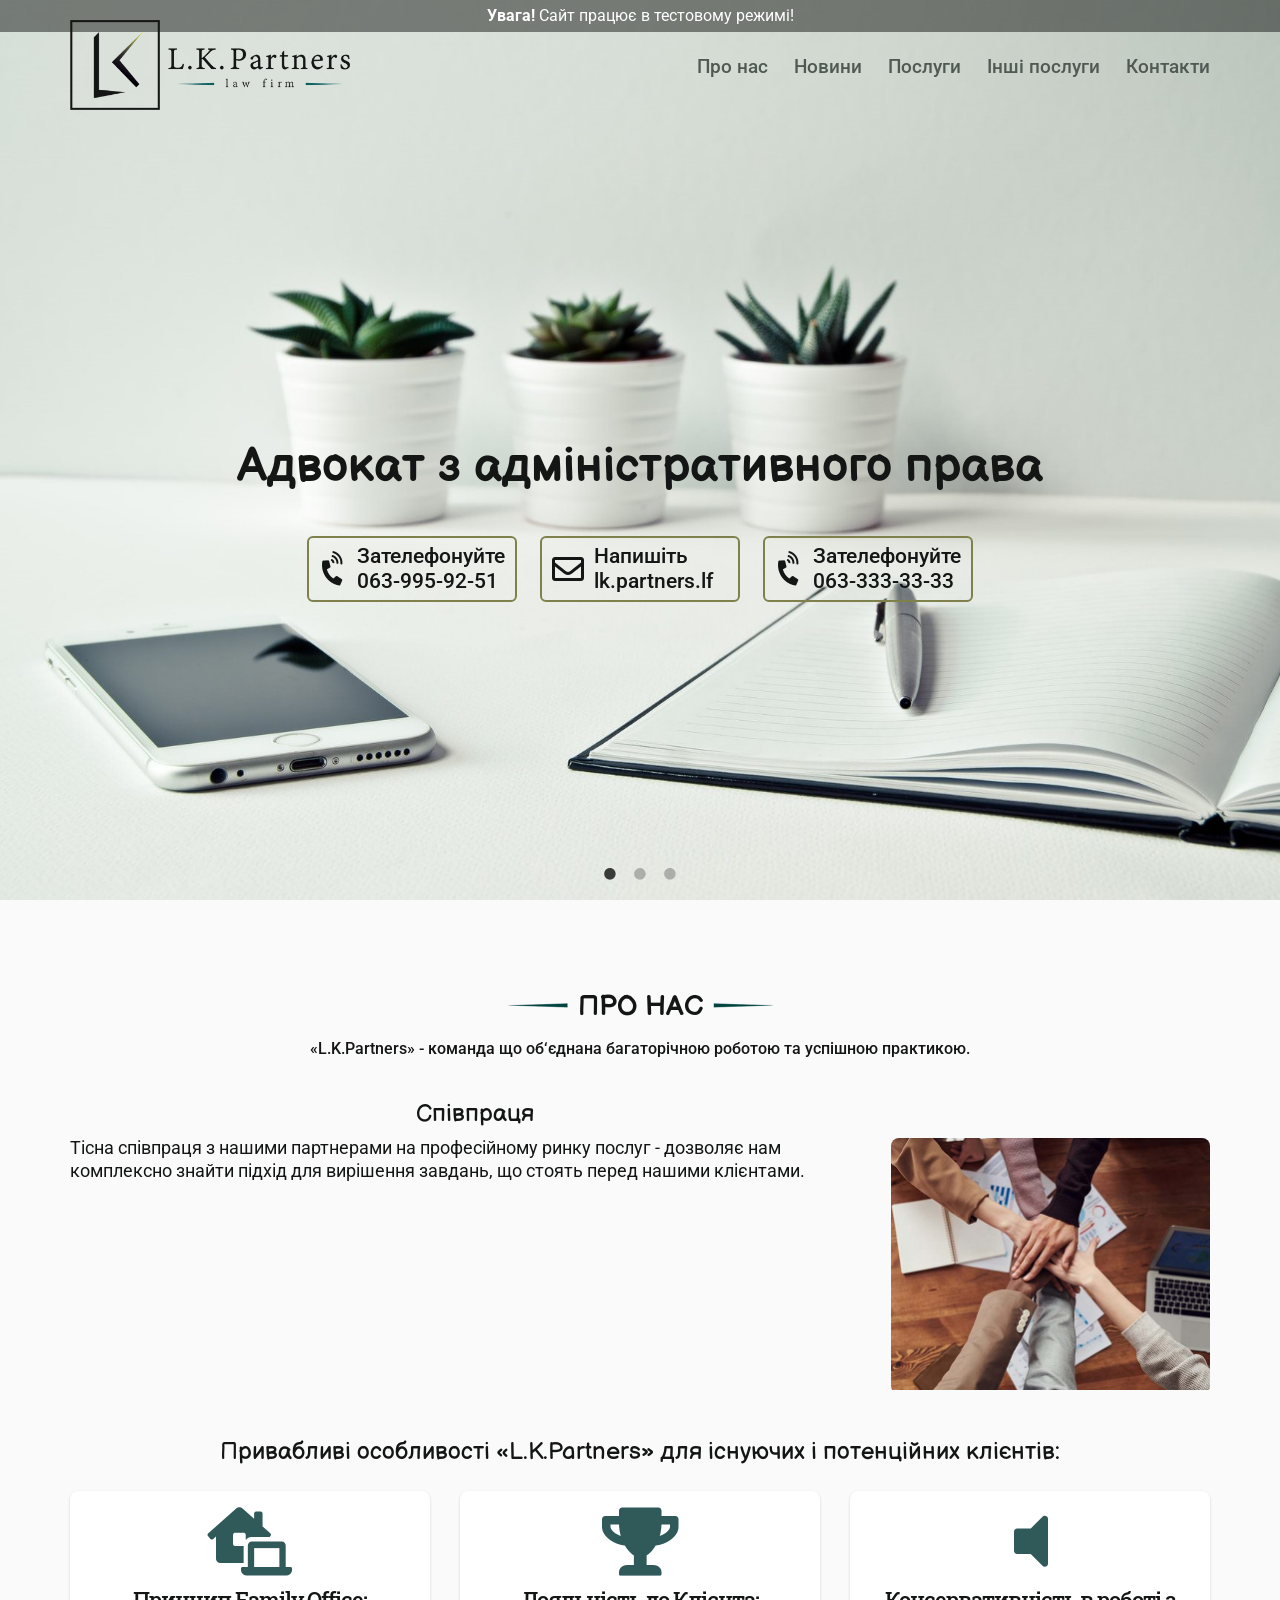
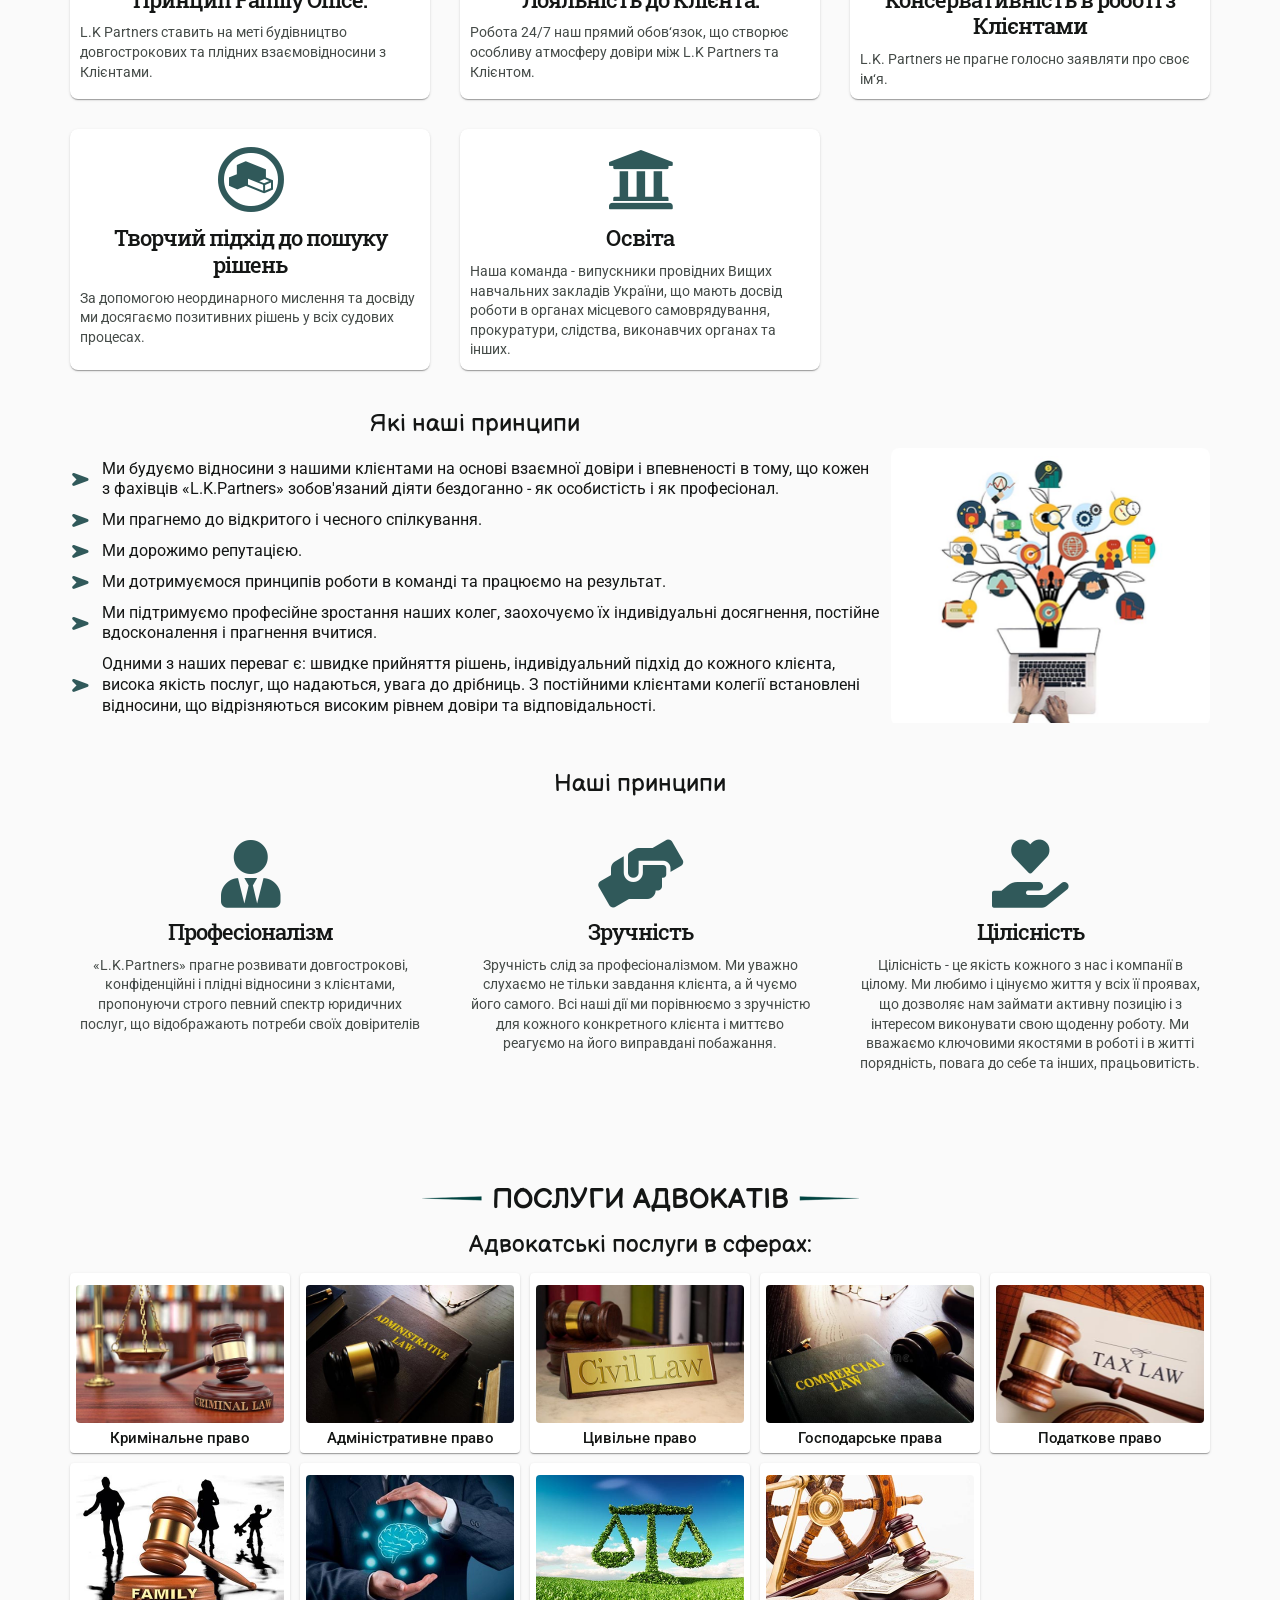
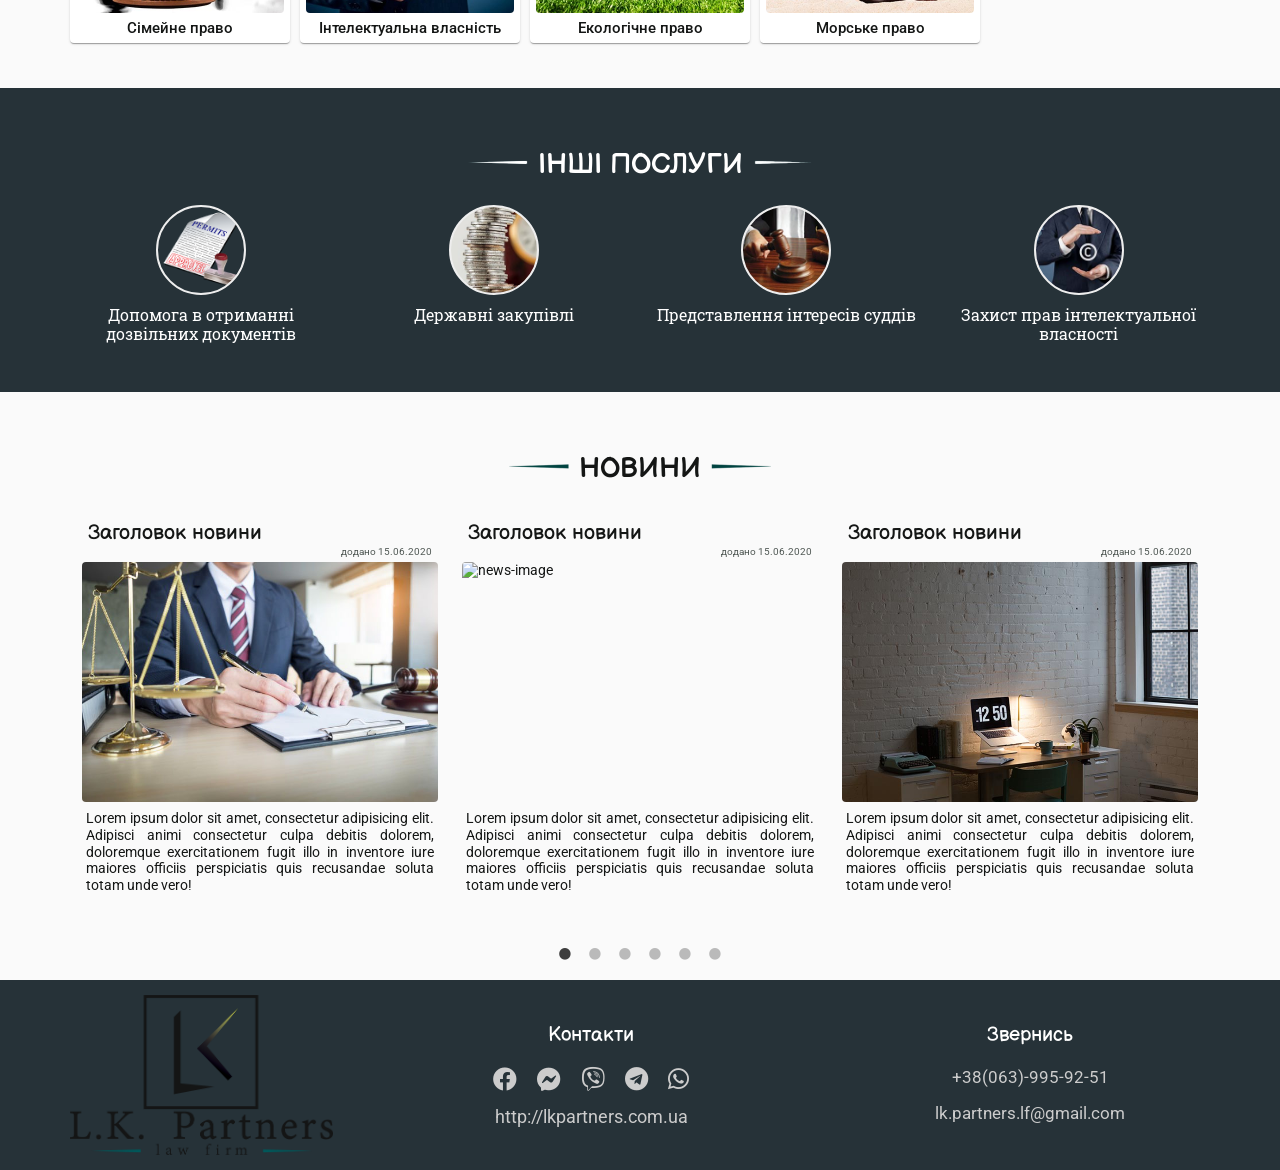
==== commit 6964171d: "30062020" ====
--- a/docs/index.html
+++ b/docs/index.html
@@ -2,7 +2,7 @@
 <html lang="ua">
 <head>
     <meta charset="UTF-8">
-    <meta name="keywords" content="lkpartners l.k.partners lkpartners.com.ua">
+    <meta name="keywords" content="lkpartners l.k.partners lkpartners.com.ua адвокат кримінальне адміністративне цивільне господарське податкове сімейне інтелектуальна власність екологічне морське право, державні закупівлі, інтереси суддів">
     <meta name="viewport"
           content="width=device-width, user-scalable=yes, initial-scale=1.0">
     <meta http-equiv="X-UA-Compatible" content="ie=edge">
@@ -47,16 +47,22 @@
                 <div class="header__info header__info--1">
                     <h1 class="header__title">Адвокат з адміністративного права</h1>
                     <div class="header__buttons text-center">
-                        <a class="btn btn--phone text-left" href="tel:+30639959251">
+                        <a class="header__btn btn btn--phone text-left" href="tel:+30639959251">
                             <div class="btn__text">
                                 <span>Зателефонуйте</span>
                                 <span>063-995-92-51</span>
                             </div>
                         </a>
-                        <a class="btn btn--email text-left" href="mailto:lk.partners.lf@gmail.com">
+                        <a class="header__btn btn btn--email text-left" href="mailto:lk.partners.lf@gmail.com">
                             <div class="btn__text">
                                 <span>Напишіть</span>
                                 <span>lk.partners.lf</span>
+                            </div>
+                        </a>
+                        <a class="header__btn btn btn--phone text-left" href="tel:+30633333333">
+                            <div class="btn__text">
+                                <span>Зателефонуйте</span>
+                                <span>063-333-33-33</span>
                             </div>
                         </a>
                     </div>
@@ -65,16 +71,22 @@
                 <div class="header__info header__info--2">
                     <h1 class="header__title">Адвокат з господарського права</h1>
                     <div class="header__buttons text-center">
-                        <a class="btn btn--phone text-left" href="tel:+30639959251">
+                        <a class="header__btn btn btn--phone text-left" href="tel:+30639959251">
                             <div class="btn__text">
                                 <span>Зателефонуйте</span>
                                 <span>063-995-92-51</span>
                             </div>
                         </a>
-                        <a class="btn btn--email text-left" href="mailto:lk.partners.lf@gmail.com">
+                        <a class="header__btn btn btn--email text-left" href="mailto:lk.partners.lf@gmail.com">
                             <div class="btn__text">
                                 <span>Напишіть</span>
                                 <span>lk.partners.lf</span>
+                            </div>
+                        </a>
+                        <a class="header__btn btn btn--phone text-left" href="tel:+30633333333">
+                            <div class="btn__text">
+                                <span>Зателефонуйте</span>
+                                <span>063-333-33-33</span>
                             </div>
                         </a>
                     </div>
@@ -83,16 +95,22 @@
                 <div class="header__info header__info--3">
                     <h1 class="header__title">Адвокат з кримінального права</h1>
                     <div class="header__buttons text-center">
-                        <a class="btn btn--phone text-left" href="tel:+30639959251">
+                        <a class="header__btn btn btn--phone text-left" href="tel:+30639959251">
                             <div class="btn__text">
                                 <span>Зателефонуйте</span>
                                 <span>063-995-92-51</span>
                             </div>
                         </a>
-                        <a class="btn btn--email text-left" href="mailto:lk.partners.lf@gmail.com">
+                        <a class="header__btn btn btn--email text-left" href="mailto:lk.partners.lf@gmail.com">
                             <div class="btn__text">
                                 <span>Напишіть</span>
                                 <span>lk.partners.lf</span>
+                            </div>
+                        </a>
+                        <a class="header__btn btn btn--phone text-left" href="tel:+30633333333">
+                            <div class="btn__text">
+                                <span>Зателефонуйте</span>
+                                <span>063-333-33-33</span>
                             </div>
                         </a>
                     </div>
@@ -106,45 +124,45 @@
         <section class="section about" id="about">
             <div class="container">
                 <h2 class="section__title">Про нас</h2>
-                <h3 class="section__subtitle">«L.K.Partners» - команда адвокатів і юристів, об'єднана багаторічної спільною роботою і успішною практикою.</h3>
+                <h3 class="section__subtitle">«L.K.Partners» -  команда що об‘єднана багаторічною роботою та успішною практикою.</h3>
                 <article class="about__coop clearfix">
                     <div class="about__img">
                         <img src="img/cooperation.jpg" alt="cooperation-img">
                     </div>
                     <h4 class="about__coop-title">Співпраця</h4>
-                    <p class="about__coop-text">Тісна співпраця з партнерами на професійному ринку послуг, серед яких - аудиторські, консалтингові компанії та нотаріальні контори, дозволяє комплексно, відповідно до українських та міжнародних стандартів, підходити до вирішення завдань, що стоять перед нашими клієнтами.</p>
+                    <p class="about__coop-text">Тісна співпраця з нашими партнерами на професійному ринку послуг - дозволяє нам комплексно знайти підхід для вирішення завдань, що стоять перед нашими клієнтами.</p>
                 </article>
                 <section class="about__coop">
                     <h4 class="about__coop-title mb-4">Привабливі особливості «L.K.Partners» для існуючих і потенційних клієнтів:</h4>
                     <div class="row mt-4">
                         <div class="d-flex  col-4 col-sm-6 col-xs-12">
                             <article class="cart">
-                                <h4 class="cart__title cart__title--house">Принцип Family Office</h4>
-                                <p class="cart__text">«L.K.Partners» прагне розвивати довгострокові, конфіденційні і плідні відносини з клієнтами, пропонуючи строго певний спектр юридичних послуг, що відображають потреби своїх довірителів</p>
+                                <h4 class="cart__title cart__title--house">Принцип Family Office:</h4>
+                                <p class="cart__text">L.K Partners ставить на меті будівництво довгострокових та плідних взаємовідносини з Клієнтами.</p>
                             </article>
                         </div>
                         <div class="d-flex  col-4 col-sm-6 col-xs-12">
                             <article class="cart">
-                                <h4 class="cart__title cart__title--trophy">Лояльність до довірителя</h4>
-                                <p class="cart__text">«L.K.Partners» надає юридичні послуги, прагнучи використовувати весь свій досвід і ресурси на досягнення конкретного результату, значимого для клієнта. Робота в форматі 24/7 створює особливу атмосферу довіри між «L.K.Partners» і клієнтом</p>
+                                <h4 class="cart__title cart__title--trophy">Лояльність до Клієнта:</h4>
+                                <p class="cart__text">Робота 24/7 наш прямий обов‘язок, що створює особливу атмосферу довіри між L.K Partners та Клієнтом.</p>
                             </article>
                         </div>
                         <div class="d-flex  col-4 col-sm-6 col-xs-12">
                             <article class="cart">
-                                <h4 class="cart__title cart__title--silent">Консервативність в роботі з клієнтами</h4>
-                                <p class="cart__text">Law firm «L.K.Partners» не прагне голосно заявляти про своє ім'я</p>
+                                <h4 class="cart__title cart__title--silent">Консервативність в роботі з Клієнтами</h4>
+                                <p class="cart__text">L.K. Partners не прагне голосно заявляти про своє ім‘я.</p>
                             </article>
                         </div>
                         <div class="d-flex  col-4 col-sm-6 col-xs-12">
                             <article class="cart">
                                 <h4 class="cart__title cart__title--creative">Творчий підхід до пошуку рішень</h4>
-                                <p class="cart__text">Результативність в рамках комплексних і складних судових процесів можлива тільки за умови застосування неординарного мислення</p>
+                                <p class="cart__text">За допомогою неординарного мислення та досвіду ми досягаємо позитивних рішень у всіх судових процесах.</p>
                             </article>
                         </div>
                         <div class="d-flex  col-4 col-sm-6 col-xs-12">
                             <article class="cart">
                                 <h4 class="cart__title cart__title--education">Освіта</h4>
-                                <p class="cart__text">Адвокати і юристи, наші партнери є випускниками провідних українських ВНЗ, мають досвід роботи в органах прокуратури і слідства, судових органів, органів місцевого самоврядування, виконавчих органах та інших органів України.</p>
+                                <p class="cart__text">Наша команда - випускники провідних Вищих навчальних закладів України, що мають досвід роботи в органах місцевого самоврядування, прокуратури, слідства, виконавчих органах та інших.</p>
                             </article>
                         </div>
                     </div>
@@ -212,14 +230,14 @@
                         <ul class="section__list">
                             <li class="section__list-item">Повну аналітику рішень податкової інстанції;</li>
                             <li class="section__list-item">Аналіз поточної ситуації і розробку варіантів подальших дій;</li>
-                            <li class="section__list-item">Повний спектр послуг із забезпечення правомірного захисту інтересів клієнта в судових інстанціях.</li>
-                            <li class="section__list-item">Оскарження податкових-повідомлень рішень у адміністративному порядку/судовому порядку.</li>
-                        </ul>
-                    </div>
-                    <div class="col-6 col-xs-12">
-                        <ul class="section__list mt-xs-0">
-                            <li class="section__list-item">Розблокування /оскарження у адміністративному та судовому порядку рішень податкової про зупинку реєстрації (відмову у реєстрації) податкових накладних.</li>
-                            <li class="section__list-item">Оскарження у судовому порядку рішень податкової про включення юридичної особи до переліку ризикових</li>
+                            <li class="section__list-item">Повний спектр послуг із забезпечення правомірного захисту інтересів клієнта в судових інстанціях;</li>
+                            <li class="section__list-item">Оскарження податкових-повідомлень рішень у адміністративному порядку/судовому порядку;</li>
+                        </ul>
+                    </div>
+                    <div class="col-6 col-xs-12">
+                        <ul class="section__list mt-xs-0">
+                            <li class="section__list-item">Розблокування /оскарження у адміністративному та судовому порядку рішень податкової про зупинку реєстрації (відмову у реєстрації) податкових накладних;</li>
+                            <li class="section__list-item">Оскарження у судовому порядку рішень податкової про включення юридичної особи до переліку ризикових.</li>
                         </ul>
                     </div>
                 </div>
@@ -227,19 +245,19 @@
                 <div class="row" id="family">
                     <div class="col-6 col-xs-12">
                         <ul class="section__list">
-                            <li class="section__list-item">Підготовка позовної заяви та представництво інтересів у суді пов’язаних із розірванням шлюбу</li>
-                            <li class="section__list-item">Поділ майна подружжя.</li>
-                            <li class="section__list-item">Поділ майна, спільно нажитого в цивільному шлюбі.</li>
-                            <li class="section__list-item">Аліментні спори.</li>
-                            <li class="section__list-item">Спори про опіку над дитиною.</li>
+                            <li class="section__list-item">Підготовка позовної заяви та представництво інтересів у суді пов’язаних із розірванням шлюбу;</li>
+                            <li class="section__list-item">Поділ майна подружжя;</li>
+                            <li class="section__list-item">Поділ майна, спільно нажитого в цивільному шлюбі;</li>
+                            <li class="section__list-item">Аліментні спори;</li>
+                            <li class="section__list-item">Спори про опіку над дитиною;</li>
                         </ul>
                     </div>
                     <div class="col-6 col-xs-12">
                         <ul class="section__list mt-xs-0">
                             <li class="section__list-item">Визначення місця проживання неповнолітньої дитини;</li>
-                            <li class="section__list-item">Спори щодо встановлення місця проживання дитини.</li>
-                            <li class="section__list-item">Отримання дозволу від батька на виїзд дитини за кордон.</li>
-                            <li class="section__list-item">Позбавлення батьківських прав.</li>
+                            <li class="section__list-item">Спори щодо встановлення місця проживання дитини;</li>
+                            <li class="section__list-item">Отримання дозволу від батька на виїзд дитини за кордон;</li>
+                            <li class="section__list-item">Позбавлення батьківських прав;</li>
                             <li class="section__list-item">Усиновлення.</li>
                         </ul>
                     </div>
@@ -251,7 +269,7 @@
                         <h5 class="mt-3 text-center ff-balsamic fz-15">Адвокатське об’єднання «L.K. PARTNERS» надає нашим Клієнтам комплексний <strong>захист прав інтелектуальної власності</strong>, включаючи усі необхідні юридичні послуги:</h5>
                     </div>
                     <div class="col-6 col-xs-12">
-                        <ul class="section__list">
+                        <ul class="section__list mt-xs-0">
                             <li class="section__list-item">Юридична консультація та аналіз ситуації клієнта;</li>
                             <li class="section__list-item">Правова оцінка об’єкта;</li>
                             <li class="section__list-item">Вирішення спору на стадії досудових розглядів;</li>
@@ -259,17 +277,17 @@
                         </ul>
                     </div>
                     <div class="col-6 col-xs-12">
-                        <ul class="section__list">
+                        <ul class="section__list mt-xs-0">
                             <li class="section__list-item">Підготовка претензій про порушення інтелектуальних прав;</li>
                             <li class="section__list-item">Проведення реєстрації авторських прав в Україні;</li>
-                            <li class="section__list-item">Супровід реєстрації договорів про авторські права;</li>
+                            <li class="section__list-item">Супровід реєстрації договорів про авторські права.</li>
                         </ul>
                     </div>
                     <div class="col-12">
                         <h5 class="mt-3 text-center ff-balsamic fz-15">Адвокатське об’єднання «L.K. PARTNERS» надає послуги щодо складення договорів у сфері інтелектуальної власності: </h5>
                     </div>
                     <div class="col-6 col-xs-12">
-                        <ul class="section__list">
+                        <ul class="section__list mt-xs-0">
                             <li class="section__list-item">Ліцензія на використання об’єкта права інтелектуальної власності;</li>
                             <li class="section__list-item">Ліцензійний договір;</li>
                             <li class="section__list-item">Договір про створення за замовленням і використання об’єкта права інтелектуальної власності;</li>
@@ -282,7 +300,7 @@
                         </ul>
                     </div>
                     <div class="col-6 col-xs-12">
-                        <ul class="section__list">
+                        <ul class="section__list mt-xs-0">
                             <li class="section__list-item">Договір замовлення;</li>
                             <li class="section__list-item">Договір про колективне управління майновими правами суб’єктів авторського права і суміжних прав;</li>
                             <li class="section__list-item">Договір між організацією колективного управління та особою, яка використовує об’єкти авторського права і суміжних прав;</li>
@@ -295,14 +313,14 @@
                         <h5 class="mt-3 text-center ff-balsamic fz-15">При складанні проекту договору у сфері інтелектуальної власності адвокатське об’єднання «L.K. PARTNERS» ураховує усі обов’язкові (істотні) умови договору, а саме:</h5>
                     </div>
                     <div class="col-6 col-xs-12">
-                        <ul class="section__list">
+                        <ul class="section__list mt-xs-0">
                             <li class="section__list-item">Вид ліцензії;</li>
                             <li class="section__list-item">Конкретні права, що надаються за договором;</li>
                             <li class="section__list-item">Спосіб (способи) використання об’єкта авторського права і суміжних прав;</li>
                         </ul>
                     </div>
                     <div class="col-6 col-xs-12">
-                        <ul class="section__list">
+                        <ul class="section__list mt-xs-0">
                             <li class="section__list-item">Строк дії договору;</li>
                             <li class="section__list-item">Територія, на яку поширюється передаване право;</li>
                             <li class="section__list-item">Розмір, порядок і строки виплати винагороди за використання об’єкта авторського права і суміжних прав.</li>
@@ -312,14 +330,14 @@
                         <h5 class="mt-3 text-center ff-balsamic fz-15">Також ми враховуємо окремі побажання клієнта щодо інших умов договору. До інших умов, які доцільно включити у договір, слід віднести:</h5>
                     </div>
                     <div class="col-6 col-xs-12">
-                        <ul class="section__list">
+                        <ul class="section__list mt-xs-0">
                             <li class="section__list-item">Визначення термінів, що використовуються в договорі, якщо вони мають свої особливості практичного застосування;</li>
                             <li class="section__list-item">Передбачення відповідальності сторін договору;</li>
                             <li class="section__list-item">Врегулювання спірних проблемних питань, пов’язаних із договірними відносинами;</li>
                         </ul>
                     </div>
                     <div class="col-6 col-xs-12">
-                        <ul class="section__list">
+                        <ul class="section__list mt-xs-0">
                             <li class="section__list-item">Визначення тиражу виготовлення примірників твору (щодо видавничого договору);</li>
                             <li class="section__list-item">Дії сторін у разі виникнення форс-мажорних обставин;</li>
                             <li class="section__list-item">Та інші необхідні умови, визначені на розсуд сторін договору.</li>
@@ -332,11 +350,11 @@
                         <h5 class="mt-3 text-center ff-balsamic fz-15">Найбільш поширеними справами, з якими найчастіше стикаються наші адвокати при веденні справ даної категорії є:</h5>
                         <ul class="section__list">
                             <li class="section__list-item">Консультування фізичних, юридичних осіб і підприємців з питань екологічного законодавства, ведення екологічної звітності, в сфері застосування, в тому числі, фіто-санітарного, санітарно-епідеміологічного законодавства, розробка правил екологічної безпеки або застосування норм екологічного законодавства в поточній діяльності;</li>
-                            <li class="section__list-item">Оформлення та отримання різних дозвільних документів: оформлення та реєстрація технічних умов (на товар, продукцію), отримання дозвільної документації, відповідно до санітарно-епідеміологічного законодавства, отримання ліцензій та дозволів, отримання документів в сфері надрокористування, дозвіл на користування живими ресурсами, оформлення права користування лісом, спеціальне водокористування, дозвіл на утилізацію відходів, оформлення дозволів на видобуток ресурсів з надр, гірничих відводів, земельних ділянок дл я розробки надр, юридична допомога при отриманні у власність природних об'єктів та інше .;</li>
+                            <li class="section__list-item">Оформлення та отримання різних дозвільних документів: оформлення та реєстрація технічних умов (на товар, продукцію), отримання дозвільної документації, відповідно до санітарно-епідеміологічного законодавства, отримання ліцензій та дозволів, отримання документів в сфері надрокористування, дозвіл на користування живими ресурсами, оформлення права користування лісом, спеціальне водокористування, дозвіл на утилізацію відходів, оформлення дозволів на видобуток ресурсів з надр, гірничих відводів, земельних ділянок дл я розробки надр, юридична допомога при отриманні у власність природних об'єктів та інше;</li>
                             <li class="section__list-item">Правовий аналіз документації (договорів, нормативів і т.д.) на предмет відповідності нормам екологічного права;</li>
                             <li class="section__list-item">Розробка договорів з урахуванням вимог екологічних норм і правил, у тому числі з встановленням гранично допустимих нормативів викидів;</li>
                             <li class="section__list-item">Правовий супровід при зверненні за проведенням екологічної експертизи виробничих об'єктів;</li>
-                            <li class="section__list-item">Захист інтересів клієнта при розгляді спорів, пов'язаних з претензіями контрольних і наглядових органів про відшкодування екологічного збитку, представництво в органах Державної екологічної інспекції, суді,</li>
+                            <li class="section__list-item">Захист інтересів клієнта при розгляді спорів, пов'язаних з претензіями контрольних і наглядових органів про відшкодування екологічного збитку, представництво в органах Державної екологічної інспекції, суді;</li>
                             <li class="section__list-item">Захист від штрафів, санкцій і звинувачень, від залучення до адміністративної, кримінальної відповідальності за порушення в сфері екологічних правопорушень, захист від неякісної продукції, захист від забруднень житлових зон;</li>
                             <li class="section__list-item">Відшкодування шкоди, заподіяної здоров'ю та (або) майну фізичної особи в результаті негативного впливу на навколишнє середовище, відшкодування шкоди, заподіяної майну юридичної особи внаслідок негативного впливу на навколишнє середовище; Ведення екологічних суперечок - напрямок практики, яким готові зайнятися найбільш досвідчені адвокати по екологічного права, які мають значні пізнання галузевого законодавства, різних технічних вимог, правової доктрини і судової практики. Завдяки ретельній попередній опрацювання питання ми маємо один з найвищих показників виграних екологічних суперечок.</li>
                         </ul>
@@ -360,7 +378,7 @@
                             <li class="section__list-item">Позови і претензії з боку пасажирів та екіпажу, травми і професійні захворювання;</li>
                             <li class="section__list-item">Екологічної шкоди, розлив бункерного палива та забруднення навколишнього середовища, питання утилізації суден;</li>
                             <li class="section__list-item">Консультування судновласників, фрахтувальників і вантажовласників з усіх аспектів піратських нападів, включаючи юридичні та практичні аспекти реагування на захоплення суден, їх звільнення, страхування судів і зниження ймовірності подібних подій в майбутньому;</li>
-                            <li class="section__list-item">Взаємодія з місцевими та міжнародними органами, представлення інтересів клієнтів в ході офіційних розслідувань і інспекцій</li>
+                            <li class="section__list-item">Взаємодія з місцевими та міжнародними органами, представлення інтересів клієнтів в ході офіційних розслідувань і інспекцій;</li>
                             <li class="section__list-item">Яхтинг (продаж, покупка, договори на будівництво нових яхт, страхування, фінансування, суперечки з фрахтування, комерційні суперечки).</li>
                         </ul>
                     </div>
@@ -386,16 +404,42 @@
                 </div>
                 <!--/ #cryminal-->
                 <div class="row" id="admin">
-                    <div class="col-6 col-xs-12">
-                        <ul class="section__list">
-                            <li class="section__list-item">Lorem ipsum dolor sit amet.Lorem ipsum dolor sit amet.</li>
-                            <li class="section__list-item">захист у рамках кримінального провадженнязахист у рамках кримінального провадження;;</li>
-                        </ul>
-                    </div>
-                    <div class="col-6 col-xs-12">
-                        <ul class="section__list mt-xs-0">
-                            <li class="section__list-item"> Lorem ipsum dolor sit amet. Lorem ipsum dolor sit amet.</li>
-                            <li class="section__list-item">Lorem ipsum dolor sit amet. Lorem ipsum dolor sit amet.</li>
+                    <div class="col-12 mt-2">
+                        <h5 class="mt-3 text-center ff-balsamic fz-15">Послуги з адміністративного права в Україні:</h5>
+                    </div>
+                    <div class="col-6 col-xs-12">
+                        <ul class="section__list  mt-xs-0">
+                            <li class="section__list-item">Консультація адвоката в адміністративних справах, адміністративного права та процесу;</li>
+                            <li class="section__list-item">Ознайомлення з матеріалами адміністративної справи та розробка стратегії захисту з адміністративного спору;</li>
+                            <li class="section__list-item">Представництво інтересів клієнта в органах державної влади та місцевого самоврядування;</li>
+                            <li class="section__list-item">Захист інтересів в правоохоронних органах в справах про адміністративні правопорушення і адміністративних судах;</li>
+                        </ul>
+                    </div>
+                    <div class="col-6 col-xs-12">
+                        <ul class="section__list mt-xs-0">
+                            <li class="section__list-item">Підготовка документів в рамках ведення адміністративної справи;</li>
+                            <li class="section__list-item">Ведення справ в адміністративному суді всіх інстанцій, оскарження постанов судів, отримання судової постанови по справі (адміністративний суд, окружний адміністративний суд і апеляційний адміністративний суд);</li>
+                            <li class="section__list-item">Представництво у виконавчому провадженні;</li>
+                            <li class="section__list-item">Захист інтересів клієнта у справах про адміністративні правопорушення та з інших питань.</li>
+                        </ul>
+                    </div>
+                    <div class="col-12">
+                        <h5 class="mt-3 text-center ff-balsamic fz-15">Спеціалізація адміністративного адвоката в Україні:</h5>
+                    </div>
+                    <div class="col-6 col-xs-12">
+                        <ul class="section__list mt-xs-0">
+                            <li class="section__list-item">Cпори з фіскальної податковою службою в сфері фінансової та податкової дисципліни, оскарження податкових повідомлень-рішень, оскарження стягнення податкового боргу за позовом фіскальних органів;</li>
+                            <li class="section__list-item">Cпори в сфері недотримання митних правил та митного законодавства;</li>
+                            <li class="section__list-item">Cпори пов'язані з порушеннями в сфері підприємницької діяльності, оскарження припинення юридичної особи за позовом податкової інспекції, здійснення господарської діяльності без державної реєстрації бізнесу, без спеціального дозволу або ліцензії, порушення правил у сфері обігу цінних паперів, емісії цінних паперів, ведення реєстрів власників цінних паперів, незаконних операцій з цінними паперами;</li>
+                            <li class="section__list-item">Оскарження стягнення заборгованості за позовом пенсійного фонду та інших контролюючих органів;</li>
+                        </ul>
+                    </div>
+                    <div class="col-6 col-xs-12">
+                        <ul class="section__list mt-xs-0">
+                            <li class="section__list-item">Cпори з питань порушення земельного та природоохоронного законодавства;</li>
+                            <li class="section__list-item">Cпори з органами архітектурно-будівельного контролю та іншими наглядовими органами в сфері будівництва та архітектури щодо оскарження розпоряджень і рішень, порушення законодавства про рекламу;</li>
+                            <li class="section__list-item">Cпори з державними реєстраторами з питань оскарження рішень про реєстрацію права власності на нерухоме майно, зняття арештів і заборон;</li>
+                            <li class="section__list-item">Cпори з поліцією та іншими правоохоронними органами щодо оскарження постанов про притягнення до адміністративної відповідальності.</li>
                         </ul>
                     </div>
                 </div>
@@ -418,7 +462,7 @@
                             <li class="section__list-item">Захист честі, гідності і ділової репутації;</li>
                             <li class="section__list-item">Кредитні спори;</li>
                             <li class="section__list-item">Встановлення фактів, що мають юридичне значення;</li>
-                            <li class="section__list-item">Витребування майна з чужого володіння та інші спори;</li>
+                            <li class="section__list-item">Витребування майна з чужого володіння та інші спори.</li>
                         </ul>
                     </div>
                 </div>
@@ -438,7 +482,7 @@
                         <ul class="section__list mt-xs-0">
                             <li class="section__list-item">Представництво інтересів юридичної особи або приватного підприємця в господарському суді;</li>
                             <li class="section__list-item">Оскарження рішень суду, представництво інтересів клієнта в рамках апеляційного та касаційного провадження;</li>
-                            <li class="section__list-item">Супровід процедури банкрутства;</li>
+                            <li class="section__list-item">Супровід процедури банкрутства.</li>
                         </ul>
                     </div>
                 </div>
@@ -451,22 +495,28 @@
             <div class="container">
                 <h2 class="section__title section__title--white mb-4">Інші послуги</h2>
                 <div class="row">
-                    <div class=" col-4 col-sm-6 col-xs-12">
+                    <div class="col-3 col-sm-6 col-xs-12">
                         <article class="roundcard">
                             <h3 class="roundcard__title roundcard__title--documents">Допомога в отриманні дозвільних документів</h3>
-                            <div class="roundcard__text text-center">Lorem ipsum dolor sit amet, consectetur adipisicing elit. Corporis, in.</div>
+                            <div class="roundcard__text text-center"></div>
                         </article>
                     </div>
-                    <div class=" col-4 col-sm-6 col-xs-12">
+                    <div class="col-3 col-sm-6 col-xs-12">
                         <article class="roundcard">
                             <h3 class="roundcard__title roundcard__title--buy">Державні закупівлі</h3>
-                            <div class="roundcard__text text-center">Lorem ipsum dolor sit amet, consectetur adipisicing elit. Corporis, in.</div>
+                            <div class="roundcard__text text-center"></div>
                         </article>
                     </div>
-                    <div class=" col-4 col-sm-6 col-xs-12">
+                    <div class="col-3 col-sm-6 col-xs-12">
                         <article class="roundcard">
                             <h3 class="roundcard__title roundcard__title--judges">Представлення інтересів суддів</h3>
-                            <div class="roundcard__text text-center">Lorem ipsum dolor sit amet, consectetur adipisicing elit. Corporis, in.</div>
+                            <div class="roundcard__text text-center"></div>
+                        </article>
+                    </div>
+                    <div class="col-3 col-sm-6 col-xs-12">
+                        <article class="roundcard">
+                            <h3 class="roundcard__title roundcard__title--intelect">Захист прав інтелектуальної власності</h3>
+                            <div class="roundcard__text text-center"></div>
                         </article>
                     </div>
                 </div>
--- a/docs/css/style.css
+++ b/docs/css/style.css
@@ -1,4 +1,4 @@
 a,abbr,acronym,address,applet,article,aside,audio,b,big,blockquote,body,canvas,caption,center,cite,code,dd,del,details,dfn,div,dl,dt,em,embed,fieldset,figcaption,figure,footer,form,h1,h2,h3,h4,h5,h6,header,hgroup,html,i,iframe,img,ins,kbd,label,legend,li,mark,menu,nav,object,ol,output,p,pre,q,ruby,s,samp,section,small,span,strike,strong,sub,summary,sup,table,tbody,td,tfoot,th,thead,time,tr,tt,u,ul,var,video{margin:0;padding:0;border:0;outline:0;font-size:100%;font:inherit;vertical-align:baseline}article,aside,details,figcaption,figure,footer,header,hgroup,menu,nav,section{display:block}*,::after,::before{box-sizing:border-box}a{color:inherit;text-decoration:none;cursor:pointer;display:inline-block}img{width:100%;height:auto}ol,ul{list-style:none}blockquote,q{quotes:none}blockquote:after,blockquote:before,q:after,q:before{content:''}button,input,textarea{outline:0;border:none}textarea{resize:vertical}button{cursor:pointer}table{border-collapse:collapse;border-spacing:0}.d-flex{display:flex}.flex-row{flex-direction:row!important}.flex-column{flex-direction:column!important}.flex-row-reverse{flex-direction:row-reverse!important}.flex-column-reverse{flex-direction:column-reverse!important}.flex-wrap{flex-wrap:wrap!important}.flex-nowrap{flex-wrap:nowrap!important}.flex-wrap-reverse{flex-wrap:wrap-reverse!important}.justify-content-start{justify-content:flex-start!important}.justify-content-end{justify-content:flex-end!important}.justify-content-center{justify-content:center!important}.justify-content-between{justify-content:space-between!important}.justify-content-around{justify-content:space-around!important}.align-items-start{align-items:flex-start!important}.align-items-end{align-items:flex-end!important}.align-items-center{align-items:center!important}.align-items-baseline{align-items:baseline!important}.align-items-stretch{align-items:stretch!important}.align-content-start{align-content:flex-start!important}.align-content-end{align-content:flex-end!important}.align-content-center{align-content:center!important}.align-content-between{align-content:space-between!important}.align-content-around{align-content:space-around!important}.align-content-stretch{align-content:stretch!important}.align-self-auto{align-self:auto!important}.align-self-start{align-self:flex-start!important}.align-self-end{align-self:flex-end!important}.align-self-center{align-self:center!important}.align-self-baseline{align-self:baseline!important}.align-self-stretch{align-self:stretch!important}.container{padding:0 15px;max-width:1170px;margin:0 auto}.container-fluid{width:100%;padding:0 15px}.row{display:flex;flex-wrap:wrap;margin-right:-15px;margin-left:-15px}.no-gutters{margin-right:0;margin-left:0}.no-gutters>.col,.no-gutters>[class*=col-]{padding-right:0;padding-left:0}.col,.col-1,.col-10,.col-11,.col-12,.col-2,.col-3,.col-4,.col-5,.col-6,.col-7,.col-8,.col-9,.col-auto,.col-lg,.col-lg-1,.col-lg-10,.col-lg-11,.col-lg-12,.col-lg-2,.col-lg-3,.col-lg-4,.col-lg-5,.col-lg-6,.col-lg-7,.col-lg-8,.col-lg-9,.col-lg-auto,.col-md,.col-md-1,.col-md-10,.col-md-11,.col-md-12,.col-md-2,.col-md-3,.col-md-4,.col-md-5,.col-md-6,.col-md-7,.col-md-8,.col-md-9,.col-md-auto,.col-sm,.col-sm-1,.col-sm-10,.col-sm-11,.col-sm-12,.col-sm-2,.col-sm-3,.col-sm-4,.col-sm-5,.col-sm-6,.col-sm-7,.col-sm-8,.col-sm-9,.col-sm-auto,.col-xs,.col-xs-1,.col-xs-10,.col-xs-11,.col-xs-12,.col-xs-2,.col-xs-3,.col-xs-4,.col-xs-5,.col-xs-6,.col-xs-7,.col-xs-8,.col-xs-9,.col-xs-auto{position:relative;width:100%;min-height:1px;padding-right:15px;padding-left:15px}.col{flex-basis:0;flex-grow:1;max-width:100%}.col-auto{flex:0 0 auto;width:auto;max-width:none}.col-1{flex:0 0 8.333333%;max-width:8.333333%}.col-2{flex:0 0 16.666667%;max-width:16.666667%}.col-3{flex:0 0 25%;max-width:25%}.col-3:not(:nth-child(-n+4)){margin-top:30px}.col-4{flex:0 0 33.333333%;max-width:33.333333%}.col-4:not(:nth-child(-n+3)){margin-top:30px}.col-5{flex:0 0 41.666667%;max-width:41.666667%}.col-6{flex:0 0 50%;max-width:50%}.col-7{flex:0 0 58.333333%;max-width:58.333333%}.col-8{flex:0 0 66.666667%;max-width:66.666667%}.col-9{flex:0 0 75%;max-width:75%}.col-10{flex:0 0 83.333333%;max-width:83.333333%}.col-11{flex:0 0 91.666667%;max-width:91.666667%}.col-12{flex:0 0 100%;max-width:100%}.order-first{order:-1}.order-last{order:13}.order-0{order:0}.order-1{order:1}.order-2{order:2}.order-3{order:3}.order-4{order:4}.order-5{order:5}.order-6{order:6}.order-7{order:7}.order-8{order:8}.order-9{order:9}.order-10{order:10}.order-11{order:11}.order-12{order:12}.offset-1{margin-left:8.33333%}.offset-2{margin-left:16.66667%}.offset-3{margin-left:25%}.offset-4{margin-left:33.33333%}.offset-5{margin-left:41.66667%}.offset-6{margin-left:50%}.offset-7{margin-left:58.33333%}.offset-8{margin-left:66.66667%}.offset-9{margin-left:75%}.offset-10{margin-left:83.33333%}.offset-11{margin-left:91.66667%}.m-0{margin:0!important}.mt-0,.my-0{margin-top:0!important}.mr-0,.mx-0{margin-right:0!important}.mb-0,.my-0{margin-bottom:0!important}.ml-0,.mx-0{margin-left:0!important}.m-1{margin:.25rem!important}.mt-1,.my-1{margin-top:.25rem!important}.mr-1,.mx-1{margin-right:.25rem!important}.mb-1,.my-1{margin-bottom:.25rem!important}.ml-1,.mx-1{margin-left:.25rem!important}.m-2{margin:.5rem!important}.mt-2,.my-2{margin-top:.5rem!important}.mr-2,.mx-2{margin-right:.5rem!important}.mb-2,.my-2{margin-bottom:.5rem!important}.ml-2,.mx-2{margin-left:.5rem!important}.m-3{margin:1rem!important}.mt-3,.my-3{margin-top:1rem!important}.mr-3,.mx-3{margin-right:1rem!important}.mb-3,.my-3{margin-bottom:1rem!important}.ml-3,.mx-3{margin-left:1rem!important}.m-4{margin:1.5rem!important}.mt-4,.my-4{margin-top:1.5rem!important}.mr-4,.mx-4{margin-right:1.5rem!important}.mb-4,.my-4{margin-bottom:1.5rem!important}.ml-4,.mx-4{margin-left:1.5rem!important}.m-5{margin:3rem!important}.mt-5,.my-5{margin-top:3rem!important}.mr-5,.mx-5{margin-right:3rem!important}.mb-5,.my-5{margin-bottom:3rem!important}.ml-5,.mx-5{margin-left:3rem!important}/*!
  * Font Awesome Free 5.13.0 by @fontawesome - https://fontawesome.com
  * License - https://fontawesome.com/license/free (Icons: CC BY 4.0, Fonts: SIL OFL 1.1, Code: MIT License)
- */.fa,.fab,.fad,.fal,.far,.fas{-moz-osx-font-smoothing:grayscale;-webkit-font-smoothing:antialiased;display:inline-block;font-style:normal;font-variant:normal;text-rendering:auto;line-height:1}.fa-lg{font-size:1.33333em;line-height:.75em;vertical-align:-.0667em}.fa-xs{font-size:.75em}.fa-sm{font-size:.875em}.fa-1x{font-size:1em}.fa-2x{font-size:2em}.fa-3x{font-size:3em}.fa-4x{font-size:4em}.fa-5x{font-size:5em}.fa-6x{font-size:6em}.fa-7x{font-size:7em}.fa-8x{font-size:8em}.fa-9x{font-size:9em}.fa-10x{font-size:10em}.fa-fw{text-align:center;width:1.25em}.fa-ul{list-style-type:none;margin-left:2.5em;padding-left:0}.fa-ul>li{position:relative}.fa-li{left:-2em;position:absolute;text-align:center;width:2em;line-height:inherit}.fa-border{border:solid .08em #eee;border-radius:.1em;padding:.2em .25em .15em}.fa-pull-left{float:left}.fa-pull-right{float:right}.fa.fa-pull-left,.fab.fa-pull-left,.fal.fa-pull-left,.far.fa-pull-left,.fas.fa-pull-left{margin-right:.3em}.fa.fa-pull-right,.fab.fa-pull-right,.fal.fa-pull-right,.far.fa-pull-right,.fas.fa-pull-right{margin-left:.3em}.fa-spin{-webkit-animation:fa-spin 2s infinite linear;animation:fa-spin 2s infinite linear}.fa-pulse{-webkit-animation:fa-spin 1s infinite steps(8);animation:fa-spin 1s infinite steps(8)}@-webkit-keyframes fa-spin{0%{transform:rotate(0)}100%{transform:rotate(360deg)}}@keyframes fa-spin{0%{transform:rotate(0)}100%{transform:rotate(360deg)}}.fa-rotate-90{transform:rotate(90deg)}.fa-rotate-180{transform:rotate(180deg)}.fa-rotate-270{transform:rotate(270deg)}.fa-flip-horizontal{transform:scale(-1,1)}.fa-flip-vertical{transform:scale(1,-1)}.fa-flip-both,.fa-flip-horizontal.fa-flip-vertical{transform:scale(-1,-1)}:root .fa-flip-both,:root .fa-flip-horizontal,:root .fa-flip-vertical,:root .fa-rotate-180,:root .fa-rotate-270,:root .fa-rotate-90{-webkit-filter:none;filter:none}.fa-stack{display:inline-block;height:2em;line-height:2em;position:relative;vertical-align:middle;width:2.5em}.fa-stack-1x,.fa-stack-2x{left:0;position:absolute;text-align:center;width:100%}.fa-stack-1x{line-height:inherit}.fa-stack-2x{font-size:2em}.fa-inverse{color:#fff}.fa-500px:before{content:"\f26e"}.fa-accessible-icon:before{content:"\f368"}.fa-accusoft:before{content:"\f369"}.fa-acquisitions-incorporated:before{content:"\f6af"}.fa-ad:before{content:"\f641"}.fa-address-book:before{content:"\f2b9"}.fa-address-card:before{content:"\f2bb"}.fa-adjust:before{content:"\f042"}.fa-adn:before{content:"\f170"}.fa-adobe:before{content:"\f778"}.fa-adversal:before{content:"\f36a"}.fa-affiliatetheme:before{content:"\f36b"}.fa-air-freshener:before{content:"\f5d0"}.fa-airbnb:before{content:"\f834"}.fa-algolia:before{content:"\f36c"}.fa-align-center:before{content:"\f037"}.fa-align-justify:before{content:"\f039"}.fa-align-left:before{content:"\f036"}.fa-align-right:before{content:"\f038"}.fa-alipay:before{content:"\f642"}.fa-allergies:before{content:"\f461"}.fa-amazon:before{content:"\f270"}.fa-amazon-pay:before{content:"\f42c"}.fa-ambulance:before{content:"\f0f9"}.fa-american-sign-language-interpreting:before{content:"\f2a3"}.fa-amilia:before{content:"\f36d"}.fa-anchor:before{content:"\f13d"}.fa-android:before{content:"\f17b"}.fa-angellist:before{content:"\f209"}.fa-angle-double-down:before{content:"\f103"}.fa-angle-double-left:before{content:"\f100"}.fa-angle-double-right:before{content:"\f101"}.fa-angle-double-up:before{content:"\f102"}.fa-angle-down:before{content:"\f107"}.fa-angle-left:before{content:"\f104"}.fa-angle-right:before{content:"\f105"}.fa-angle-up:before{content:"\f106"}.fa-angry:before{content:"\f556"}.fa-angrycreative:before{content:"\f36e"}.fa-angular:before{content:"\f420"}.fa-ankh:before{content:"\f644"}.fa-app-store:before{content:"\f36f"}.fa-app-store-ios:before{content:"\f370"}.fa-apper:before{content:"\f371"}.fa-apple:before{content:"\f179"}.fa-apple-alt:before{content:"\f5d1"}.fa-apple-pay:before{content:"\f415"}.fa-archive:before{content:"\f187"}.fa-archway:before{content:"\f557"}.fa-arrow-alt-circle-down:before{content:"\f358"}.fa-arrow-alt-circle-left:before{content:"\f359"}.fa-arrow-alt-circle-right:before{content:"\f35a"}.fa-arrow-alt-circle-up:before{content:"\f35b"}.fa-arrow-circle-down:before{content:"\f0ab"}.fa-arrow-circle-left:before{content:"\f0a8"}.fa-arrow-circle-right:before{content:"\f0a9"}.fa-arrow-circle-up:before{content:"\f0aa"}.fa-arrow-down:before{content:"\f063"}.fa-arrow-left:before{content:"\f060"}.fa-arrow-right:before{content:"\f061"}.fa-arrow-up:before{content:"\f062"}.fa-arrows-alt:before{content:"\f0b2"}.fa-arrows-alt-h:before{content:"\f337"}.fa-arrows-alt-v:before{content:"\f338"}.fa-artstation:before{content:"\f77a"}.fa-assistive-listening-systems:before{content:"\f2a2"}.fa-asterisk:before{content:"\f069"}.fa-asymmetrik:before{content:"\f372"}.fa-at:before{content:"\f1fa"}.fa-atlas:before{content:"\f558"}.fa-atlassian:before{content:"\f77b"}.fa-atom:before{content:"\f5d2"}.fa-audible:before{content:"\f373"}.fa-audio-description:before{content:"\f29e"}.fa-autoprefixer:before{content:"\f41c"}.fa-avianex:before{content:"\f374"}.fa-aviato:before{content:"\f421"}.fa-award:before{content:"\f559"}.fa-aws:before{content:"\f375"}.fa-baby:before{content:"\f77c"}.fa-baby-carriage:before{content:"\f77d"}.fa-backspace:before{content:"\f55a"}.fa-backward:before{content:"\f04a"}.fa-bacon:before{content:"\f7e5"}.fa-bahai:before{content:"\f666"}.fa-balance-scale:before{content:"\f24e"}.fa-balance-scale-left:before{content:"\f515"}.fa-balance-scale-right:before{content:"\f516"}.fa-ban:before{content:"\f05e"}.fa-band-aid:before{content:"\f462"}.fa-bandcamp:before{content:"\f2d5"}.fa-barcode:before{content:"\f02a"}.fa-bars:before{content:"\f0c9"}.fa-baseball-ball:before{content:"\f433"}.fa-basketball-ball:before{content:"\f434"}.fa-bath:before{content:"\f2cd"}.fa-battery-empty:before{content:"\f244"}.fa-battery-full:before{content:"\f240"}.fa-battery-half:before{content:"\f242"}.fa-battery-quarter:before{content:"\f243"}.fa-battery-three-quarters:before{content:"\f241"}.fa-battle-net:before{content:"\f835"}.fa-bed:before{content:"\f236"}.fa-beer:before{content:"\f0fc"}.fa-behance:before{content:"\f1b4"}.fa-behance-square:before{content:"\f1b5"}.fa-bell:before{content:"\f0f3"}.fa-bell-slash:before{content:"\f1f6"}.fa-bezier-curve:before{content:"\f55b"}.fa-bible:before{content:"\f647"}.fa-bicycle:before{content:"\f206"}.fa-biking:before{content:"\f84a"}.fa-bimobject:before{content:"\f378"}.fa-binoculars:before{content:"\f1e5"}.fa-biohazard:before{content:"\f780"}.fa-birthday-cake:before{content:"\f1fd"}.fa-bitbucket:before{content:"\f171"}.fa-bitcoin:before{content:"\f379"}.fa-bity:before{content:"\f37a"}.fa-black-tie:before{content:"\f27e"}.fa-blackberry:before{content:"\f37b"}.fa-blender:before{content:"\f517"}.fa-blender-phone:before{content:"\f6b6"}.fa-blind:before{content:"\f29d"}.fa-blog:before{content:"\f781"}.fa-blogger:before{content:"\f37c"}.fa-blogger-b:before{content:"\f37d"}.fa-bluetooth:before{content:"\f293"}.fa-bluetooth-b:before{content:"\f294"}.fa-bold:before{content:"\f032"}.fa-bolt:before{content:"\f0e7"}.fa-bomb:before{content:"\f1e2"}.fa-bone:before{content:"\f5d7"}.fa-bong:before{content:"\f55c"}.fa-book:before{content:"\f02d"}.fa-book-dead:before{content:"\f6b7"}.fa-book-medical:before{content:"\f7e6"}.fa-book-open:before{content:"\f518"}.fa-book-reader:before{content:"\f5da"}.fa-bookmark:before{content:"\f02e"}.fa-bootstrap:before{content:"\f836"}.fa-border-all:before{content:"\f84c"}.fa-border-none:before{content:"\f850"}.fa-border-style:before{content:"\f853"}.fa-bowling-ball:before{content:"\f436"}.fa-box:before{content:"\f466"}.fa-box-open:before{content:"\f49e"}.fa-box-tissue:before{content:"\f95b"}.fa-boxes:before{content:"\f468"}.fa-braille:before{content:"\f2a1"}.fa-brain:before{content:"\f5dc"}.fa-bread-slice:before{content:"\f7ec"}.fa-briefcase:before{content:"\f0b1"}.fa-briefcase-medical:before{content:"\f469"}.fa-broadcast-tower:before{content:"\f519"}.fa-broom:before{content:"\f51a"}.fa-brush:before{content:"\f55d"}.fa-btc:before{content:"\f15a"}.fa-buffer:before{content:"\f837"}.fa-bug:before{content:"\f188"}.fa-building:before{content:"\f1ad"}.fa-bullhorn:before{content:"\f0a1"}.fa-bullseye:before{content:"\f140"}.fa-burn:before{content:"\f46a"}.fa-buromobelexperte:before{content:"\f37f"}.fa-bus:before{content:"\f207"}.fa-bus-alt:before{content:"\f55e"}.fa-business-time:before{content:"\f64a"}.fa-buy-n-large:before{content:"\f8a6"}.fa-buysellads:before{content:"\f20d"}.fa-calculator:before{content:"\f1ec"}.fa-calendar:before{content:"\f133"}.fa-calendar-alt:before{content:"\f073"}.fa-calendar-check:before{content:"\f274"}.fa-calendar-day:before{content:"\f783"}.fa-calendar-minus:before{content:"\f272"}.fa-calendar-plus:before{content:"\f271"}.fa-calendar-times:before{content:"\f273"}.fa-calendar-week:before{content:"\f784"}.fa-camera:before{content:"\f030"}.fa-camera-retro:before{content:"\f083"}.fa-campground:before{content:"\f6bb"}.fa-canadian-maple-leaf:before{content:"\f785"}.fa-candy-cane:before{content:"\f786"}.fa-cannabis:before{content:"\f55f"}.fa-capsules:before{content:"\f46b"}.fa-car:before{content:"\f1b9"}.fa-car-alt:before{content:"\f5de"}.fa-car-battery:before{content:"\f5df"}.fa-car-crash:before{content:"\f5e1"}.fa-car-side:before{content:"\f5e4"}.fa-caravan:before{content:"\f8ff"}.fa-caret-down:before{content:"\f0d7"}.fa-caret-left:before{content:"\f0d9"}.fa-caret-right:before{content:"\f0da"}.fa-caret-square-down:before{content:"\f150"}.fa-caret-square-left:before{content:"\f191"}.fa-caret-square-right:before{content:"\f152"}.fa-caret-square-up:before{content:"\f151"}.fa-caret-up:before{content:"\f0d8"}.fa-carrot:before{content:"\f787"}.fa-cart-arrow-down:before{content:"\f218"}.fa-cart-plus:before{content:"\f217"}.fa-cash-register:before{content:"\f788"}.fa-cat:before{content:"\f6be"}.fa-cc-amazon-pay:before{content:"\f42d"}.fa-cc-amex:before{content:"\f1f3"}.fa-cc-apple-pay:before{content:"\f416"}.fa-cc-diners-club:before{content:"\f24c"}.fa-cc-discover:before{content:"\f1f2"}.fa-cc-jcb:before{content:"\f24b"}.fa-cc-mastercard:before{content:"\f1f1"}.fa-cc-paypal:before{content:"\f1f4"}.fa-cc-stripe:before{content:"\f1f5"}.fa-cc-visa:before{content:"\f1f0"}.fa-centercode:before{content:"\f380"}.fa-centos:before{content:"\f789"}.fa-certificate:before{content:"\f0a3"}.fa-chair:before{content:"\f6c0"}.fa-chalkboard:before{content:"\f51b"}.fa-chalkboard-teacher:before{content:"\f51c"}.fa-charging-station:before{content:"\f5e7"}.fa-chart-area:before{content:"\f1fe"}.fa-chart-bar:before{content:"\f080"}.fa-chart-line:before{content:"\f201"}.fa-chart-pie:before{content:"\f200"}.fa-check:before{content:"\f00c"}.fa-check-circle:before{content:"\f058"}.fa-check-double:before{content:"\f560"}.fa-check-square:before{content:"\f14a"}.fa-cheese:before{content:"\f7ef"}.fa-chess:before{content:"\f439"}.fa-chess-bishop:before{content:"\f43a"}.fa-chess-board:before{content:"\f43c"}.fa-chess-king:before{content:"\f43f"}.fa-chess-knight:before{content:"\f441"}.fa-chess-pawn:before{content:"\f443"}.fa-chess-queen:before{content:"\f445"}.fa-chess-rook:before{content:"\f447"}.fa-chevron-circle-down:before{content:"\f13a"}.fa-chevron-circle-left:before{content:"\f137"}.fa-chevron-circle-right:before{content:"\f138"}.fa-chevron-circle-up:before{content:"\f139"}.fa-chevron-down:before{content:"\f078"}.fa-chevron-left:before{content:"\f053"}.fa-chevron-right:before{content:"\f054"}.fa-chevron-up:before{content:"\f077"}.fa-child:before{content:"\f1ae"}.fa-chrome:before{content:"\f268"}.fa-chromecast:before{content:"\f838"}.fa-church:before{content:"\f51d"}.fa-circle:before{content:"\f111"}.fa-circle-notch:before{content:"\f1ce"}.fa-city:before{content:"\f64f"}.fa-clinic-medical:before{content:"\f7f2"}.fa-clipboard:before{content:"\f328"}.fa-clipboard-check:before{content:"\f46c"}.fa-clipboard-list:before{content:"\f46d"}.fa-clock:before{content:"\f017"}.fa-clone:before{content:"\f24d"}.fa-closed-captioning:before{content:"\f20a"}.fa-cloud:before{content:"\f0c2"}.fa-cloud-download-alt:before{content:"\f381"}.fa-cloud-meatball:before{content:"\f73b"}.fa-cloud-moon:before{content:"\f6c3"}.fa-cloud-moon-rain:before{content:"\f73c"}.fa-cloud-rain:before{content:"\f73d"}.fa-cloud-showers-heavy:before{content:"\f740"}.fa-cloud-sun:before{content:"\f6c4"}.fa-cloud-sun-rain:before{content:"\f743"}.fa-cloud-upload-alt:before{content:"\f382"}.fa-cloudscale:before{content:"\f383"}.fa-cloudsmith:before{content:"\f384"}.fa-cloudversify:before{content:"\f385"}.fa-cocktail:before{content:"\f561"}.fa-code:before{content:"\f121"}.fa-code-branch:before{content:"\f126"}.fa-codepen:before{content:"\f1cb"}.fa-codiepie:before{content:"\f284"}.fa-coffee:before{content:"\f0f4"}.fa-cog:before{content:"\f013"}.fa-cogs:before{content:"\f085"}.fa-coins:before{content:"\f51e"}.fa-columns:before{content:"\f0db"}.fa-comment:before{content:"\f075"}.fa-comment-alt:before{content:"\f27a"}.fa-comment-dollar:before{content:"\f651"}.fa-comment-dots:before{content:"\f4ad"}.fa-comment-medical:before{content:"\f7f5"}.fa-comment-slash:before{content:"\f4b3"}.fa-comments:before{content:"\f086"}.fa-comments-dollar:before{content:"\f653"}.fa-compact-disc:before{content:"\f51f"}.fa-compass:before{content:"\f14e"}.fa-compress:before{content:"\f066"}.fa-compress-alt:before{content:"\f422"}.fa-compress-arrows-alt:before{content:"\f78c"}.fa-concierge-bell:before{content:"\f562"}.fa-confluence:before{content:"\f78d"}.fa-connectdevelop:before{content:"\f20e"}.fa-contao:before{content:"\f26d"}.fa-cookie:before{content:"\f563"}.fa-cookie-bite:before{content:"\f564"}.fa-copy:before{content:"\f0c5"}.fa-copyright:before{content:"\f1f9"}.fa-cotton-bureau:before{content:"\f89e"}.fa-couch:before{content:"\f4b8"}.fa-cpanel:before{content:"\f388"}.fa-creative-commons:before{content:"\f25e"}.fa-creative-commons-by:before{content:"\f4e7"}.fa-creative-commons-nc:before{content:"\f4e8"}.fa-creative-commons-nc-eu:before{content:"\f4e9"}.fa-creative-commons-nc-jp:before{content:"\f4ea"}.fa-creative-commons-nd:before{content:"\f4eb"}.fa-creative-commons-pd:before{content:"\f4ec"}.fa-creative-commons-pd-alt:before{content:"\f4ed"}.fa-creative-commons-remix:before{content:"\f4ee"}.fa-creative-commons-sa:before{content:"\f4ef"}.fa-creative-commons-sampling:before{content:"\f4f0"}.fa-creative-commons-sampling-plus:before{content:"\f4f1"}.fa-creative-commons-share:before{content:"\f4f2"}.fa-creative-commons-zero:before{content:"\f4f3"}.fa-credit-card:before{content:"\f09d"}.fa-critical-role:before{content:"\f6c9"}.fa-crop:before{content:"\f125"}.fa-crop-alt:before{content:"\f565"}.fa-cross:before{content:"\f654"}.fa-crosshairs:before{content:"\f05b"}.fa-crow:before{content:"\f520"}.fa-crown:before{content:"\f521"}.fa-crutch:before{content:"\f7f7"}.fa-css3:before{content:"\f13c"}.fa-css3-alt:before{content:"\f38b"}.fa-cube:before{content:"\f1b2"}.fa-cubes:before{content:"\f1b3"}.fa-cut:before{content:"\f0c4"}.fa-cuttlefish:before{content:"\f38c"}.fa-d-and-d:before{content:"\f38d"}.fa-d-and-d-beyond:before{content:"\f6ca"}.fa-dailymotion:before{content:"\f952"}.fa-dashcube:before{content:"\f210"}.fa-database:before{content:"\f1c0"}.fa-deaf:before{content:"\f2a4"}.fa-delicious:before{content:"\f1a5"}.fa-democrat:before{content:"\f747"}.fa-deploydog:before{content:"\f38e"}.fa-deskpro:before{content:"\f38f"}.fa-desktop:before{content:"\f108"}.fa-dev:before{content:"\f6cc"}.fa-deviantart:before{content:"\f1bd"}.fa-dharmachakra:before{content:"\f655"}.fa-dhl:before{content:"\f790"}.fa-diagnoses:before{content:"\f470"}.fa-diaspora:before{content:"\f791"}.fa-dice:before{content:"\f522"}.fa-dice-d20:before{content:"\f6cf"}.fa-dice-d6:before{content:"\f6d1"}.fa-dice-five:before{content:"\f523"}.fa-dice-four:before{content:"\f524"}.fa-dice-one:before{content:"\f525"}.fa-dice-six:before{content:"\f526"}.fa-dice-three:before{content:"\f527"}.fa-dice-two:before{content:"\f528"}.fa-digg:before{content:"\f1a6"}.fa-digital-ocean:before{content:"\f391"}.fa-digital-tachograph:before{content:"\f566"}.fa-directions:before{content:"\f5eb"}.fa-discord:before{content:"\f392"}.fa-discourse:before{content:"\f393"}.fa-disease:before{content:"\f7fa"}.fa-divide:before{content:"\f529"}.fa-dizzy:before{content:"\f567"}.fa-dna:before{content:"\f471"}.fa-dochub:before{content:"\f394"}.fa-docker:before{content:"\f395"}.fa-dog:before{content:"\f6d3"}.fa-dollar-sign:before{content:"\f155"}.fa-dolly:before{content:"\f472"}.fa-dolly-flatbed:before{content:"\f474"}.fa-donate:before{content:"\f4b9"}.fa-door-closed:before{content:"\f52a"}.fa-door-open:before{content:"\f52b"}.fa-dot-circle:before{content:"\f192"}.fa-dove:before{content:"\f4ba"}.fa-download:before{content:"\f019"}.fa-draft2digital:before{content:"\f396"}.fa-drafting-compass:before{content:"\f568"}.fa-dragon:before{content:"\f6d5"}.fa-draw-polygon:before{content:"\f5ee"}.fa-dribbble:before{content:"\f17d"}.fa-dribbble-square:before{content:"\f397"}.fa-dropbox:before{content:"\f16b"}.fa-drum:before{content:"\f569"}.fa-drum-steelpan:before{content:"\f56a"}.fa-drumstick-bite:before{content:"\f6d7"}.fa-drupal:before{content:"\f1a9"}.fa-dumbbell:before{content:"\f44b"}.fa-dumpster:before{content:"\f793"}.fa-dumpster-fire:before{content:"\f794"}.fa-dungeon:before{content:"\f6d9"}.fa-dyalog:before{content:"\f399"}.fa-earlybirds:before{content:"\f39a"}.fa-ebay:before{content:"\f4f4"}.fa-edge:before{content:"\f282"}.fa-edit:before{content:"\f044"}.fa-egg:before{content:"\f7fb"}.fa-eject:before{content:"\f052"}.fa-elementor:before{content:"\f430"}.fa-ellipsis-h:before{content:"\f141"}.fa-ellipsis-v:before{content:"\f142"}.fa-ello:before{content:"\f5f1"}.fa-ember:before{content:"\f423"}.fa-empire:before{content:"\f1d1"}.fa-envelope:before{content:"\f0e0"}.fa-envelope-open:before{content:"\f2b6"}.fa-envelope-open-text:before{content:"\f658"}.fa-envelope-square:before{content:"\f199"}.fa-envira:before{content:"\f299"}.fa-equals:before{content:"\f52c"}.fa-eraser:before{content:"\f12d"}.fa-erlang:before{content:"\f39d"}.fa-ethereum:before{content:"\f42e"}.fa-ethernet:before{content:"\f796"}.fa-etsy:before{content:"\f2d7"}.fa-euro-sign:before{content:"\f153"}.fa-evernote:before{content:"\f839"}.fa-exchange-alt:before{content:"\f362"}.fa-exclamation:before{content:"\f12a"}.fa-exclamation-circle:before{content:"\f06a"}.fa-exclamation-triangle:before{content:"\f071"}.fa-expand:before{content:"\f065"}.fa-expand-alt:before{content:"\f424"}.fa-expand-arrows-alt:before{content:"\f31e"}.fa-expeditedssl:before{content:"\f23e"}.fa-external-link-alt:before{content:"\f35d"}.fa-external-link-square-alt:before{content:"\f360"}.fa-eye:before{content:"\f06e"}.fa-eye-dropper:before{content:"\f1fb"}.fa-eye-slash:before{content:"\f070"}.fa-facebook:before{content:"\f09a"}.fa-facebook-f:before{content:"\f39e"}.fa-facebook-messenger:before{content:"\f39f"}.fa-facebook-square:before{content:"\f082"}.fa-fan:before{content:"\f863"}.fa-fantasy-flight-games:before{content:"\f6dc"}.fa-fast-backward:before{content:"\f049"}.fa-fast-forward:before{content:"\f050"}.fa-faucet:before{content:"\f905"}.fa-fax:before{content:"\f1ac"}.fa-feather:before{content:"\f52d"}.fa-feather-alt:before{content:"\f56b"}.fa-fedex:before{content:"\f797"}.fa-fedora:before{content:"\f798"}.fa-female:before{content:"\f182"}.fa-fighter-jet:before{content:"\f0fb"}.fa-figma:before{content:"\f799"}.fa-file:before{content:"\f15b"}.fa-file-alt:before{content:"\f15c"}.fa-file-archive:before{content:"\f1c6"}.fa-file-audio:before{content:"\f1c7"}.fa-file-code:before{content:"\f1c9"}.fa-file-contract:before{content:"\f56c"}.fa-file-csv:before{content:"\f6dd"}.fa-file-download:before{content:"\f56d"}.fa-file-excel:before{content:"\f1c3"}.fa-file-export:before{content:"\f56e"}.fa-file-image:before{content:"\f1c5"}.fa-file-import:before{content:"\f56f"}.fa-file-invoice:before{content:"\f570"}.fa-file-invoice-dollar:before{content:"\f571"}.fa-file-medical:before{content:"\f477"}.fa-file-medical-alt:before{content:"\f478"}.fa-file-pdf:before{content:"\f1c1"}.fa-file-powerpoint:before{content:"\f1c4"}.fa-file-prescription:before{content:"\f572"}.fa-file-signature:before{content:"\f573"}.fa-file-upload:before{content:"\f574"}.fa-file-video:before{content:"\f1c8"}.fa-file-word:before{content:"\f1c2"}.fa-fill:before{content:"\f575"}.fa-fill-drip:before{content:"\f576"}.fa-film:before{content:"\f008"}.fa-filter:before{content:"\f0b0"}.fa-fingerprint:before{content:"\f577"}.fa-fire:before{content:"\f06d"}.fa-fire-alt:before{content:"\f7e4"}.fa-fire-extinguisher:before{content:"\f134"}.fa-firefox:before{content:"\f269"}.fa-firefox-browser:before{content:"\f907"}.fa-first-aid:before{content:"\f479"}.fa-first-order:before{content:"\f2b0"}.fa-first-order-alt:before{content:"\f50a"}.fa-firstdraft:before{content:"\f3a1"}.fa-fish:before{content:"\f578"}.fa-fist-raised:before{content:"\f6de"}.fa-flag:before{content:"\f024"}.fa-flag-checkered:before{content:"\f11e"}.fa-flag-usa:before{content:"\f74d"}.fa-flask:before{content:"\f0c3"}.fa-flickr:before{content:"\f16e"}.fa-flipboard:before{content:"\f44d"}.fa-flushed:before{content:"\f579"}.fa-fly:before{content:"\f417"}.fa-folder:before{content:"\f07b"}.fa-folder-minus:before{content:"\f65d"}.fa-folder-open:before{content:"\f07c"}.fa-folder-plus:before{content:"\f65e"}.fa-font:before{content:"\f031"}.fa-font-awesome:before{content:"\f2b4"}.fa-font-awesome-alt:before{content:"\f35c"}.fa-font-awesome-flag:before{content:"\f425"}.fa-font-awesome-logo-full:before{content:"\f4e6"}.fa-fonticons:before{content:"\f280"}.fa-fonticons-fi:before{content:"\f3a2"}.fa-football-ball:before{content:"\f44e"}.fa-fort-awesome:before{content:"\f286"}.fa-fort-awesome-alt:before{content:"\f3a3"}.fa-forumbee:before{content:"\f211"}.fa-forward:before{content:"\f04e"}.fa-foursquare:before{content:"\f180"}.fa-free-code-camp:before{content:"\f2c5"}.fa-freebsd:before{content:"\f3a4"}.fa-frog:before{content:"\f52e"}.fa-frown:before{content:"\f119"}.fa-frown-open:before{content:"\f57a"}.fa-fulcrum:before{content:"\f50b"}.fa-funnel-dollar:before{content:"\f662"}.fa-futbol:before{content:"\f1e3"}.fa-galactic-republic:before{content:"\f50c"}.fa-galactic-senate:before{content:"\f50d"}.fa-gamepad:before{content:"\f11b"}.fa-gas-pump:before{content:"\f52f"}.fa-gavel:before{content:"\f0e3"}.fa-gem:before{content:"\f3a5"}.fa-genderless:before{content:"\f22d"}.fa-get-pocket:before{content:"\f265"}.fa-gg:before{content:"\f260"}.fa-gg-circle:before{content:"\f261"}.fa-ghost:before{content:"\f6e2"}.fa-gift:before{content:"\f06b"}.fa-gifts:before{content:"\f79c"}.fa-git:before{content:"\f1d3"}.fa-git-alt:before{content:"\f841"}.fa-git-square:before{content:"\f1d2"}.fa-github:before{content:"\f09b"}.fa-github-alt:before{content:"\f113"}.fa-github-square:before{content:"\f092"}.fa-gitkraken:before{content:"\f3a6"}.fa-gitlab:before{content:"\f296"}.fa-gitter:before{content:"\f426"}.fa-glass-cheers:before{content:"\f79f"}.fa-glass-martini:before{content:"\f000"}.fa-glass-martini-alt:before{content:"\f57b"}.fa-glass-whiskey:before{content:"\f7a0"}.fa-glasses:before{content:"\f530"}.fa-glide:before{content:"\f2a5"}.fa-glide-g:before{content:"\f2a6"}.fa-globe:before{content:"\f0ac"}.fa-globe-africa:before{content:"\f57c"}.fa-globe-americas:before{content:"\f57d"}.fa-globe-asia:before{content:"\f57e"}.fa-globe-europe:before{content:"\f7a2"}.fa-gofore:before{content:"\f3a7"}.fa-golf-ball:before{content:"\f450"}.fa-goodreads:before{content:"\f3a8"}.fa-goodreads-g:before{content:"\f3a9"}.fa-google:before{content:"\f1a0"}.fa-google-drive:before{content:"\f3aa"}.fa-google-play:before{content:"\f3ab"}.fa-google-plus:before{content:"\f2b3"}.fa-google-plus-g:before{content:"\f0d5"}.fa-google-plus-square:before{content:"\f0d4"}.fa-google-wallet:before{content:"\f1ee"}.fa-gopuram:before{content:"\f664"}.fa-graduation-cap:before{content:"\f19d"}.fa-gratipay:before{content:"\f184"}.fa-grav:before{content:"\f2d6"}.fa-greater-than:before{content:"\f531"}.fa-greater-than-equal:before{content:"\f532"}.fa-grimace:before{content:"\f57f"}.fa-grin:before{content:"\f580"}.fa-grin-alt:before{content:"\f581"}.fa-grin-beam:before{content:"\f582"}.fa-grin-beam-sweat:before{content:"\f583"}.fa-grin-hearts:before{content:"\f584"}.fa-grin-squint:before{content:"\f585"}.fa-grin-squint-tears:before{content:"\f586"}.fa-grin-stars:before{content:"\f587"}.fa-grin-tears:before{content:"\f588"}.fa-grin-tongue:before{content:"\f589"}.fa-grin-tongue-squint:before{content:"\f58a"}.fa-grin-tongue-wink:before{content:"\f58b"}.fa-grin-wink:before{content:"\f58c"}.fa-grip-horizontal:before{content:"\f58d"}.fa-grip-lines:before{content:"\f7a4"}.fa-grip-lines-vertical:before{content:"\f7a5"}.fa-grip-vertical:before{content:"\f58e"}.fa-gripfire:before{content:"\f3ac"}.fa-grunt:before{content:"\f3ad"}.fa-guitar:before{content:"\f7a6"}.fa-gulp:before{content:"\f3ae"}.fa-h-square:before{content:"\f0fd"}.fa-hacker-news:before{content:"\f1d4"}.fa-hacker-news-square:before{content:"\f3af"}.fa-hackerrank:before{content:"\f5f7"}.fa-hamburger:before{content:"\f805"}.fa-hammer:before{content:"\f6e3"}.fa-hamsa:before{content:"\f665"}.fa-hand-holding:before{content:"\f4bd"}.fa-hand-holding-heart:before{content:"\f4be"}.fa-hand-holding-medical:before{content:"\f95c"}.fa-hand-holding-usd:before{content:"\f4c0"}.fa-hand-holding-water:before{content:"\f4c1"}.fa-hand-lizard:before{content:"\f258"}.fa-hand-middle-finger:before{content:"\f806"}.fa-hand-paper:before{content:"\f256"}.fa-hand-peace:before{content:"\f25b"}.fa-hand-point-down:before{content:"\f0a7"}.fa-hand-point-left:before{content:"\f0a5"}.fa-hand-point-right:before{content:"\f0a4"}.fa-hand-point-up:before{content:"\f0a6"}.fa-hand-pointer:before{content:"\f25a"}.fa-hand-rock:before{content:"\f255"}.fa-hand-scissors:before{content:"\f257"}.fa-hand-sparkles:before{content:"\f95d"}.fa-hand-spock:before{content:"\f259"}.fa-hands:before{content:"\f4c2"}.fa-hands-helping:before{content:"\f4c4"}.fa-hands-wash:before{content:"\f95e"}.fa-handshake:before{content:"\f2b5"}.fa-handshake-alt-slash:before{content:"\f95f"}.fa-handshake-slash:before{content:"\f960"}.fa-hanukiah:before{content:"\f6e6"}.fa-hard-hat:before{content:"\f807"}.fa-hashtag:before{content:"\f292"}.fa-hat-cowboy:before{content:"\f8c0"}.fa-hat-cowboy-side:before{content:"\f8c1"}.fa-hat-wizard:before{content:"\f6e8"}.fa-hdd:before{content:"\f0a0"}.fa-head-side-cough:before{content:"\f961"}.fa-head-side-cough-slash:before{content:"\f962"}.fa-head-side-mask:before{content:"\f963"}.fa-head-side-virus:before{content:"\f964"}.fa-heading:before{content:"\f1dc"}.fa-headphones:before{content:"\f025"}.fa-headphones-alt:before{content:"\f58f"}.fa-headset:before{content:"\f590"}.fa-heart:before{content:"\f004"}.fa-heart-broken:before{content:"\f7a9"}.fa-heartbeat:before{content:"\f21e"}.fa-helicopter:before{content:"\f533"}.fa-highlighter:before{content:"\f591"}.fa-hiking:before{content:"\f6ec"}.fa-hippo:before{content:"\f6ed"}.fa-hips:before{content:"\f452"}.fa-hire-a-helper:before{content:"\f3b0"}.fa-history:before{content:"\f1da"}.fa-hockey-puck:before{content:"\f453"}.fa-holly-berry:before{content:"\f7aa"}.fa-home:before{content:"\f015"}.fa-hooli:before{content:"\f427"}.fa-hornbill:before{content:"\f592"}.fa-horse:before{content:"\f6f0"}.fa-horse-head:before{content:"\f7ab"}.fa-hospital:before{content:"\f0f8"}.fa-hospital-alt:before{content:"\f47d"}.fa-hospital-symbol:before{content:"\f47e"}.fa-hospital-user:before{content:"\f80d"}.fa-hot-tub:before{content:"\f593"}.fa-hotdog:before{content:"\f80f"}.fa-hotel:before{content:"\f594"}.fa-hotjar:before{content:"\f3b1"}.fa-hourglass:before{content:"\f254"}.fa-hourglass-end:before{content:"\f253"}.fa-hourglass-half:before{content:"\f252"}.fa-hourglass-start:before{content:"\f251"}.fa-house-damage:before{content:"\f6f1"}.fa-house-user:before{content:"\f965"}.fa-houzz:before{content:"\f27c"}.fa-hryvnia:before{content:"\f6f2"}.fa-html5:before{content:"\f13b"}.fa-hubspot:before{content:"\f3b2"}.fa-i-cursor:before{content:"\f246"}.fa-ice-cream:before{content:"\f810"}.fa-icicles:before{content:"\f7ad"}.fa-icons:before{content:"\f86d"}.fa-id-badge:before{content:"\f2c1"}.fa-id-card:before{content:"\f2c2"}.fa-id-card-alt:before{content:"\f47f"}.fa-ideal:before{content:"\f913"}.fa-igloo:before{content:"\f7ae"}.fa-image:before{content:"\f03e"}.fa-images:before{content:"\f302"}.fa-imdb:before{content:"\f2d8"}.fa-inbox:before{content:"\f01c"}.fa-indent:before{content:"\f03c"}.fa-industry:before{content:"\f275"}.fa-infinity:before{content:"\f534"}.fa-info:before{content:"\f129"}.fa-info-circle:before{content:"\f05a"}.fa-instagram:before{content:"\f16d"}.fa-instagram-square:before{content:"\f955"}.fa-intercom:before{content:"\f7af"}.fa-internet-explorer:before{content:"\f26b"}.fa-invision:before{content:"\f7b0"}.fa-ioxhost:before{content:"\f208"}.fa-italic:before{content:"\f033"}.fa-itch-io:before{content:"\f83a"}.fa-itunes:before{content:"\f3b4"}.fa-itunes-note:before{content:"\f3b5"}.fa-java:before{content:"\f4e4"}.fa-jedi:before{content:"\f669"}.fa-jedi-order:before{content:"\f50e"}.fa-jenkins:before{content:"\f3b6"}.fa-jira:before{content:"\f7b1"}.fa-joget:before{content:"\f3b7"}.fa-joint:before{content:"\f595"}.fa-joomla:before{content:"\f1aa"}.fa-journal-whills:before{content:"\f66a"}.fa-js:before{content:"\f3b8"}.fa-js-square:before{content:"\f3b9"}.fa-jsfiddle:before{content:"\f1cc"}.fa-kaaba:before{content:"\f66b"}.fa-kaggle:before{content:"\f5fa"}.fa-key:before{content:"\f084"}.fa-keybase:before{content:"\f4f5"}.fa-keyboard:before{content:"\f11c"}.fa-keycdn:before{content:"\f3ba"}.fa-khanda:before{content:"\f66d"}.fa-kickstarter:before{content:"\f3bb"}.fa-kickstarter-k:before{content:"\f3bc"}.fa-kiss:before{content:"\f596"}.fa-kiss-beam:before{content:"\f597"}.fa-kiss-wink-heart:before{content:"\f598"}.fa-kiwi-bird:before{content:"\f535"}.fa-korvue:before{content:"\f42f"}.fa-landmark:before{content:"\f66f"}.fa-language:before{content:"\f1ab"}.fa-laptop:before{content:"\f109"}.fa-laptop-code:before{content:"\f5fc"}.fa-laptop-house:before{content:"\f966"}.fa-laptop-medical:before{content:"\f812"}.fa-laravel:before{content:"\f3bd"}.fa-lastfm:before{content:"\f202"}.fa-lastfm-square:before{content:"\f203"}.fa-laugh:before{content:"\f599"}.fa-laugh-beam:before{content:"\f59a"}.fa-laugh-squint:before{content:"\f59b"}.fa-laugh-wink:before{content:"\f59c"}.fa-layer-group:before{content:"\f5fd"}.fa-leaf:before{content:"\f06c"}.fa-leanpub:before{content:"\f212"}.fa-lemon:before{content:"\f094"}.fa-less:before{content:"\f41d"}.fa-less-than:before{content:"\f536"}.fa-less-than-equal:before{content:"\f537"}.fa-level-down-alt:before{content:"\f3be"}.fa-level-up-alt:before{content:"\f3bf"}.fa-life-ring:before{content:"\f1cd"}.fa-lightbulb:before{content:"\f0eb"}.fa-line:before{content:"\f3c0"}.fa-link:before{content:"\f0c1"}.fa-linkedin:before{content:"\f08c"}.fa-linkedin-in:before{content:"\f0e1"}.fa-linode:before{content:"\f2b8"}.fa-linux:before{content:"\f17c"}.fa-lira-sign:before{content:"\f195"}.fa-list:before{content:"\f03a"}.fa-list-alt:before{content:"\f022"}.fa-list-ol:before{content:"\f0cb"}.fa-list-ul:before{content:"\f0ca"}.fa-location-arrow:before{content:"\f124"}.fa-lock:before{content:"\f023"}.fa-lock-open:before{content:"\f3c1"}.fa-long-arrow-alt-down:before{content:"\f309"}.fa-long-arrow-alt-left:before{content:"\f30a"}.fa-long-arrow-alt-right:before{content:"\f30b"}.fa-long-arrow-alt-up:before{content:"\f30c"}.fa-low-vision:before{content:"\f2a8"}.fa-luggage-cart:before{content:"\f59d"}.fa-lungs:before{content:"\f604"}.fa-lungs-virus:before{content:"\f967"}.fa-lyft:before{content:"\f3c3"}.fa-magento:before{content:"\f3c4"}.fa-magic:before{content:"\f0d0"}.fa-magnet:before{content:"\f076"}.fa-mail-bulk:before{content:"\f674"}.fa-mailchimp:before{content:"\f59e"}.fa-male:before{content:"\f183"}.fa-mandalorian:before{content:"\f50f"}.fa-map:before{content:"\f279"}.fa-map-marked:before{content:"\f59f"}.fa-map-marked-alt:before{content:"\f5a0"}.fa-map-marker:before{content:"\f041"}.fa-map-marker-alt:before{content:"\f3c5"}.fa-map-pin:before{content:"\f276"}.fa-map-signs:before{content:"\f277"}.fa-markdown:before{content:"\f60f"}.fa-marker:before{content:"\f5a1"}.fa-mars:before{content:"\f222"}.fa-mars-double:before{content:"\f227"}.fa-mars-stroke:before{content:"\f229"}.fa-mars-stroke-h:before{content:"\f22b"}.fa-mars-stroke-v:before{content:"\f22a"}.fa-mask:before{content:"\f6fa"}.fa-mastodon:before{content:"\f4f6"}.fa-maxcdn:before{content:"\f136"}.fa-mdb:before{content:"\f8ca"}.fa-medal:before{content:"\f5a2"}.fa-medapps:before{content:"\f3c6"}.fa-medium:before{content:"\f23a"}.fa-medium-m:before{content:"\f3c7"}.fa-medkit:before{content:"\f0fa"}.fa-medrt:before{content:"\f3c8"}.fa-meetup:before{content:"\f2e0"}.fa-megaport:before{content:"\f5a3"}.fa-meh:before{content:"\f11a"}.fa-meh-blank:before{content:"\f5a4"}.fa-meh-rolling-eyes:before{content:"\f5a5"}.fa-memory:before{content:"\f538"}.fa-mendeley:before{content:"\f7b3"}.fa-menorah:before{content:"\f676"}.fa-mercury:before{content:"\f223"}.fa-meteor:before{content:"\f753"}.fa-microblog:before{content:"\f91a"}.fa-microchip:before{content:"\f2db"}.fa-microphone:before{content:"\f130"}.fa-microphone-alt:before{content:"\f3c9"}.fa-microphone-alt-slash:before{content:"\f539"}.fa-microphone-slash:before{content:"\f131"}.fa-microscope:before{content:"\f610"}.fa-microsoft:before{content:"\f3ca"}.fa-minus:before{content:"\f068"}.fa-minus-circle:before{content:"\f056"}.fa-minus-square:before{content:"\f146"}.fa-mitten:before{content:"\f7b5"}.fa-mix:before{content:"\f3cb"}.fa-mixcloud:before{content:"\f289"}.fa-mixer:before{content:"\f956"}.fa-mizuni:before{content:"\f3cc"}.fa-mobile:before{content:"\f10b"}.fa-mobile-alt:before{content:"\f3cd"}.fa-modx:before{content:"\f285"}.fa-monero:before{content:"\f3d0"}.fa-money-bill:before{content:"\f0d6"}.fa-money-bill-alt:before{content:"\f3d1"}.fa-money-bill-wave:before{content:"\f53a"}.fa-money-bill-wave-alt:before{content:"\f53b"}.fa-money-check:before{content:"\f53c"}.fa-money-check-alt:before{content:"\f53d"}.fa-monument:before{content:"\f5a6"}.fa-moon:before{content:"\f186"}.fa-mortar-pestle:before{content:"\f5a7"}.fa-mosque:before{content:"\f678"}.fa-motorcycle:before{content:"\f21c"}.fa-mountain:before{content:"\f6fc"}.fa-mouse:before{content:"\f8cc"}.fa-mouse-pointer:before{content:"\f245"}.fa-mug-hot:before{content:"\f7b6"}.fa-music:before{content:"\f001"}.fa-napster:before{content:"\f3d2"}.fa-neos:before{content:"\f612"}.fa-network-wired:before{content:"\f6ff"}.fa-neuter:before{content:"\f22c"}.fa-newspaper:before{content:"\f1ea"}.fa-nimblr:before{content:"\f5a8"}.fa-node:before{content:"\f419"}.fa-node-js:before{content:"\f3d3"}.fa-not-equal:before{content:"\f53e"}.fa-notes-medical:before{content:"\f481"}.fa-npm:before{content:"\f3d4"}.fa-ns8:before{content:"\f3d5"}.fa-nutritionix:before{content:"\f3d6"}.fa-object-group:before{content:"\f247"}.fa-object-ungroup:before{content:"\f248"}.fa-odnoklassniki:before{content:"\f263"}.fa-odnoklassniki-square:before{content:"\f264"}.fa-oil-can:before{content:"\f613"}.fa-old-republic:before{content:"\f510"}.fa-om:before{content:"\f679"}.fa-opencart:before{content:"\f23d"}.fa-openid:before{content:"\f19b"}.fa-opera:before{content:"\f26a"}.fa-optin-monster:before{content:"\f23c"}.fa-orcid:before{content:"\f8d2"}.fa-osi:before{content:"\f41a"}.fa-otter:before{content:"\f700"}.fa-outdent:before{content:"\f03b"}.fa-page4:before{content:"\f3d7"}.fa-pagelines:before{content:"\f18c"}.fa-pager:before{content:"\f815"}.fa-paint-brush:before{content:"\f1fc"}.fa-paint-roller:before{content:"\f5aa"}.fa-palette:before{content:"\f53f"}.fa-palfed:before{content:"\f3d8"}.fa-pallet:before{content:"\f482"}.fa-paper-plane:before{content:"\f1d8"}.fa-paperclip:before{content:"\f0c6"}.fa-parachute-box:before{content:"\f4cd"}.fa-paragraph:before{content:"\f1dd"}.fa-parking:before{content:"\f540"}.fa-passport:before{content:"\f5ab"}.fa-pastafarianism:before{content:"\f67b"}.fa-paste:before{content:"\f0ea"}.fa-patreon:before{content:"\f3d9"}.fa-pause:before{content:"\f04c"}.fa-pause-circle:before{content:"\f28b"}.fa-paw:before{content:"\f1b0"}.fa-paypal:before{content:"\f1ed"}.fa-peace:before{content:"\f67c"}.fa-pen:before{content:"\f304"}.fa-pen-alt:before{content:"\f305"}.fa-pen-fancy:before{content:"\f5ac"}.fa-pen-nib:before{content:"\f5ad"}.fa-pen-square:before{content:"\f14b"}.fa-pencil-alt:before{content:"\f303"}.fa-pencil-ruler:before{content:"\f5ae"}.fa-penny-arcade:before{content:"\f704"}.fa-people-arrows:before{content:"\f968"}.fa-people-carry:before{content:"\f4ce"}.fa-pepper-hot:before{content:"\f816"}.fa-percent:before{content:"\f295"}.fa-percentage:before{content:"\f541"}.fa-periscope:before{content:"\f3da"}.fa-person-booth:before{content:"\f756"}.fa-phabricator:before{content:"\f3db"}.fa-phoenix-framework:before{content:"\f3dc"}.fa-phoenix-squadron:before{content:"\f511"}.fa-phone:before{content:"\f095"}.fa-phone-alt:before{content:"\f879"}.fa-phone-slash:before{content:"\f3dd"}.fa-phone-square:before{content:"\f098"}.fa-phone-square-alt:before{content:"\f87b"}.fa-phone-volume:before{content:"\f2a0"}.fa-photo-video:before{content:"\f87c"}.fa-php:before{content:"\f457"}.fa-pied-piper:before{content:"\f2ae"}.fa-pied-piper-alt:before{content:"\f1a8"}.fa-pied-piper-hat:before{content:"\f4e5"}.fa-pied-piper-pp:before{content:"\f1a7"}.fa-pied-piper-square:before{content:"\f91e"}.fa-piggy-bank:before{content:"\f4d3"}.fa-pills:before{content:"\f484"}.fa-pinterest:before{content:"\f0d2"}.fa-pinterest-p:before{content:"\f231"}.fa-pinterest-square:before{content:"\f0d3"}.fa-pizza-slice:before{content:"\f818"}.fa-place-of-worship:before{content:"\f67f"}.fa-plane:before{content:"\f072"}.fa-plane-arrival:before{content:"\f5af"}.fa-plane-departure:before{content:"\f5b0"}.fa-plane-slash:before{content:"\f969"}.fa-play:before{content:"\f04b"}.fa-play-circle:before{content:"\f144"}.fa-playstation:before{content:"\f3df"}.fa-plug:before{content:"\f1e6"}.fa-plus:before{content:"\f067"}.fa-plus-circle:before{content:"\f055"}.fa-plus-square:before{content:"\f0fe"}.fa-podcast:before{content:"\f2ce"}.fa-poll:before{content:"\f681"}.fa-poll-h:before{content:"\f682"}.fa-poo:before{content:"\f2fe"}.fa-poo-storm:before{content:"\f75a"}.fa-poop:before{content:"\f619"}.fa-portrait:before{content:"\f3e0"}.fa-pound-sign:before{content:"\f154"}.fa-power-off:before{content:"\f011"}.fa-pray:before{content:"\f683"}.fa-praying-hands:before{content:"\f684"}.fa-prescription:before{content:"\f5b1"}.fa-prescription-bottle:before{content:"\f485"}.fa-prescription-bottle-alt:before{content:"\f486"}.fa-print:before{content:"\f02f"}.fa-procedures:before{content:"\f487"}.fa-product-hunt:before{content:"\f288"}.fa-project-diagram:before{content:"\f542"}.fa-pump-medical:before{content:"\f96a"}.fa-pump-soap:before{content:"\f96b"}.fa-pushed:before{content:"\f3e1"}.fa-puzzle-piece:before{content:"\f12e"}.fa-python:before{content:"\f3e2"}.fa-qq:before{content:"\f1d6"}.fa-qrcode:before{content:"\f029"}.fa-question:before{content:"\f128"}.fa-question-circle:before{content:"\f059"}.fa-quidditch:before{content:"\f458"}.fa-quinscape:before{content:"\f459"}.fa-quora:before{content:"\f2c4"}.fa-quote-left:before{content:"\f10d"}.fa-quote-right:before{content:"\f10e"}.fa-quran:before{content:"\f687"}.fa-r-project:before{content:"\f4f7"}.fa-radiation:before{content:"\f7b9"}.fa-radiation-alt:before{content:"\f7ba"}.fa-rainbow:before{content:"\f75b"}.fa-random:before{content:"\f074"}.fa-raspberry-pi:before{content:"\f7bb"}.fa-ravelry:before{content:"\f2d9"}.fa-react:before{content:"\f41b"}.fa-reacteurope:before{content:"\f75d"}.fa-readme:before{content:"\f4d5"}.fa-rebel:before{content:"\f1d0"}.fa-receipt:before{content:"\f543"}.fa-record-vinyl:before{content:"\f8d9"}.fa-recycle:before{content:"\f1b8"}.fa-red-river:before{content:"\f3e3"}.fa-reddit:before{content:"\f1a1"}.fa-reddit-alien:before{content:"\f281"}.fa-reddit-square:before{content:"\f1a2"}.fa-redhat:before{content:"\f7bc"}.fa-redo:before{content:"\f01e"}.fa-redo-alt:before{content:"\f2f9"}.fa-registered:before{content:"\f25d"}.fa-remove-format:before{content:"\f87d"}.fa-renren:before{content:"\f18b"}.fa-reply:before{content:"\f3e5"}.fa-reply-all:before{content:"\f122"}.fa-replyd:before{content:"\f3e6"}.fa-republican:before{content:"\f75e"}.fa-researchgate:before{content:"\f4f8"}.fa-resolving:before{content:"\f3e7"}.fa-restroom:before{content:"\f7bd"}.fa-retweet:before{content:"\f079"}.fa-rev:before{content:"\f5b2"}.fa-ribbon:before{content:"\f4d6"}.fa-ring:before{content:"\f70b"}.fa-road:before{content:"\f018"}.fa-robot:before{content:"\f544"}.fa-rocket:before{content:"\f135"}.fa-rocketchat:before{content:"\f3e8"}.fa-rockrms:before{content:"\f3e9"}.fa-route:before{content:"\f4d7"}.fa-rss:before{content:"\f09e"}.fa-rss-square:before{content:"\f143"}.fa-ruble-sign:before{content:"\f158"}.fa-ruler:before{content:"\f545"}.fa-ruler-combined:before{content:"\f546"}.fa-ruler-horizontal:before{content:"\f547"}.fa-ruler-vertical:before{content:"\f548"}.fa-running:before{content:"\f70c"}.fa-rupee-sign:before{content:"\f156"}.fa-sad-cry:before{content:"\f5b3"}.fa-sad-tear:before{content:"\f5b4"}.fa-safari:before{content:"\f267"}.fa-salesforce:before{content:"\f83b"}.fa-sass:before{content:"\f41e"}.fa-satellite:before{content:"\f7bf"}.fa-satellite-dish:before{content:"\f7c0"}.fa-save:before{content:"\f0c7"}.fa-schlix:before{content:"\f3ea"}.fa-school:before{content:"\f549"}.fa-screwdriver:before{content:"\f54a"}.fa-scribd:before{content:"\f28a"}.fa-scroll:before{content:"\f70e"}.fa-sd-card:before{content:"\f7c2"}.fa-search:before{content:"\f002"}.fa-search-dollar:before{content:"\f688"}.fa-search-location:before{content:"\f689"}.fa-search-minus:before{content:"\f010"}.fa-search-plus:before{content:"\f00e"}.fa-searchengin:before{content:"\f3eb"}.fa-seedling:before{content:"\f4d8"}.fa-sellcast:before{content:"\f2da"}.fa-sellsy:before{content:"\f213"}.fa-server:before{content:"\f233"}.fa-servicestack:before{content:"\f3ec"}.fa-shapes:before{content:"\f61f"}.fa-share:before{content:"\f064"}.fa-share-alt:before{content:"\f1e0"}.fa-share-alt-square:before{content:"\f1e1"}.fa-share-square:before{content:"\f14d"}.fa-shekel-sign:before{content:"\f20b"}.fa-shield-alt:before{content:"\f3ed"}.fa-shield-virus:before{content:"\f96c"}.fa-ship:before{content:"\f21a"}.fa-shipping-fast:before{content:"\f48b"}.fa-shirtsinbulk:before{content:"\f214"}.fa-shoe-prints:before{content:"\f54b"}.fa-shopify:before{content:"\f957"}.fa-shopping-bag:before{content:"\f290"}.fa-shopping-basket:before{content:"\f291"}.fa-shopping-cart:before{content:"\f07a"}.fa-shopware:before{content:"\f5b5"}.fa-shower:before{content:"\f2cc"}.fa-shuttle-van:before{content:"\f5b6"}.fa-sign:before{content:"\f4d9"}.fa-sign-in-alt:before{content:"\f2f6"}.fa-sign-language:before{content:"\f2a7"}.fa-sign-out-alt:before{content:"\f2f5"}.fa-signal:before{content:"\f012"}.fa-signature:before{content:"\f5b7"}.fa-sim-card:before{content:"\f7c4"}.fa-simplybuilt:before{content:"\f215"}.fa-sistrix:before{content:"\f3ee"}.fa-sitemap:before{content:"\f0e8"}.fa-sith:before{content:"\f512"}.fa-skating:before{content:"\f7c5"}.fa-sketch:before{content:"\f7c6"}.fa-skiing:before{content:"\f7c9"}.fa-skiing-nordic:before{content:"\f7ca"}.fa-skull:before{content:"\f54c"}.fa-skull-crossbones:before{content:"\f714"}.fa-skyatlas:before{content:"\f216"}.fa-skype:before{content:"\f17e"}.fa-slack:before{content:"\f198"}.fa-slack-hash:before{content:"\f3ef"}.fa-slash:before{content:"\f715"}.fa-sleigh:before{content:"\f7cc"}.fa-sliders-h:before{content:"\f1de"}.fa-slideshare:before{content:"\f1e7"}.fa-smile:before{content:"\f118"}.fa-smile-beam:before{content:"\f5b8"}.fa-smile-wink:before{content:"\f4da"}.fa-smog:before{content:"\f75f"}.fa-smoking:before{content:"\f48d"}.fa-smoking-ban:before{content:"\f54d"}.fa-sms:before{content:"\f7cd"}.fa-snapchat:before{content:"\f2ab"}.fa-snapchat-ghost:before{content:"\f2ac"}.fa-snapchat-square:before{content:"\f2ad"}.fa-snowboarding:before{content:"\f7ce"}.fa-snowflake:before{content:"\f2dc"}.fa-snowman:before{content:"\f7d0"}.fa-snowplow:before{content:"\f7d2"}.fa-soap:before{content:"\f96e"}.fa-socks:before{content:"\f696"}.fa-solar-panel:before{content:"\f5ba"}.fa-sort:before{content:"\f0dc"}.fa-sort-alpha-down:before{content:"\f15d"}.fa-sort-alpha-down-alt:before{content:"\f881"}.fa-sort-alpha-up:before{content:"\f15e"}.fa-sort-alpha-up-alt:before{content:"\f882"}.fa-sort-amount-down:before{content:"\f160"}.fa-sort-amount-down-alt:before{content:"\f884"}.fa-sort-amount-up:before{content:"\f161"}.fa-sort-amount-up-alt:before{content:"\f885"}.fa-sort-down:before{content:"\f0dd"}.fa-sort-numeric-down:before{content:"\f162"}.fa-sort-numeric-down-alt:before{content:"\f886"}.fa-sort-numeric-up:before{content:"\f163"}.fa-sort-numeric-up-alt:before{content:"\f887"}.fa-sort-up:before{content:"\f0de"}.fa-soundcloud:before{content:"\f1be"}.fa-sourcetree:before{content:"\f7d3"}.fa-spa:before{content:"\f5bb"}.fa-space-shuttle:before{content:"\f197"}.fa-speakap:before{content:"\f3f3"}.fa-speaker-deck:before{content:"\f83c"}.fa-spell-check:before{content:"\f891"}.fa-spider:before{content:"\f717"}.fa-spinner:before{content:"\f110"}.fa-splotch:before{content:"\f5bc"}.fa-spotify:before{content:"\f1bc"}.fa-spray-can:before{content:"\f5bd"}.fa-square:before{content:"\f0c8"}.fa-square-full:before{content:"\f45c"}.fa-square-root-alt:before{content:"\f698"}.fa-squarespace:before{content:"\f5be"}.fa-stack-exchange:before{content:"\f18d"}.fa-stack-overflow:before{content:"\f16c"}.fa-stackpath:before{content:"\f842"}.fa-stamp:before{content:"\f5bf"}.fa-star:before{content:"\f005"}.fa-star-and-crescent:before{content:"\f699"}.fa-star-half:before{content:"\f089"}.fa-star-half-alt:before{content:"\f5c0"}.fa-star-of-david:before{content:"\f69a"}.fa-star-of-life:before{content:"\f621"}.fa-staylinked:before{content:"\f3f5"}.fa-steam:before{content:"\f1b6"}.fa-steam-square:before{content:"\f1b7"}.fa-steam-symbol:before{content:"\f3f6"}.fa-step-backward:before{content:"\f048"}.fa-step-forward:before{content:"\f051"}.fa-stethoscope:before{content:"\f0f1"}.fa-sticker-mule:before{content:"\f3f7"}.fa-sticky-note:before{content:"\f249"}.fa-stop:before{content:"\f04d"}.fa-stop-circle:before{content:"\f28d"}.fa-stopwatch:before{content:"\f2f2"}.fa-stopwatch-20:before{content:"\f96f"}.fa-store:before{content:"\f54e"}.fa-store-alt:before{content:"\f54f"}.fa-store-alt-slash:before{content:"\f970"}.fa-store-slash:before{content:"\f971"}.fa-strava:before{content:"\f428"}.fa-stream:before{content:"\f550"}.fa-street-view:before{content:"\f21d"}.fa-strikethrough:before{content:"\f0cc"}.fa-stripe:before{content:"\f429"}.fa-stripe-s:before{content:"\f42a"}.fa-stroopwafel:before{content:"\f551"}.fa-studiovinari:before{content:"\f3f8"}.fa-stumbleupon:before{content:"\f1a4"}.fa-stumbleupon-circle:before{content:"\f1a3"}.fa-subscript:before{content:"\f12c"}.fa-subway:before{content:"\f239"}.fa-suitcase:before{content:"\f0f2"}.fa-suitcase-rolling:before{content:"\f5c1"}.fa-sun:before{content:"\f185"}.fa-superpowers:before{content:"\f2dd"}.fa-superscript:before{content:"\f12b"}.fa-supple:before{content:"\f3f9"}.fa-surprise:before{content:"\f5c2"}.fa-suse:before{content:"\f7d6"}.fa-swatchbook:before{content:"\f5c3"}.fa-swift:before{content:"\f8e1"}.fa-swimmer:before{content:"\f5c4"}.fa-swimming-pool:before{content:"\f5c5"}.fa-symfony:before{content:"\f83d"}.fa-synagogue:before{content:"\f69b"}.fa-sync:before{content:"\f021"}.fa-sync-alt:before{content:"\f2f1"}.fa-syringe:before{content:"\f48e"}.fa-table:before{content:"\f0ce"}.fa-table-tennis:before{content:"\f45d"}.fa-tablet:before{content:"\f10a"}.fa-tablet-alt:before{content:"\f3fa"}.fa-tablets:before{content:"\f490"}.fa-tachometer-alt:before{content:"\f3fd"}.fa-tag:before{content:"\f02b"}.fa-tags:before{content:"\f02c"}.fa-tape:before{content:"\f4db"}.fa-tasks:before{content:"\f0ae"}.fa-taxi:before{content:"\f1ba"}.fa-teamspeak:before{content:"\f4f9"}.fa-teeth:before{content:"\f62e"}.fa-teeth-open:before{content:"\f62f"}.fa-telegram:before{content:"\f2c6"}.fa-telegram-plane:before{content:"\f3fe"}.fa-temperature-high:before{content:"\f769"}.fa-temperature-low:before{content:"\f76b"}.fa-tencent-weibo:before{content:"\f1d5"}.fa-tenge:before{content:"\f7d7"}.fa-terminal:before{content:"\f120"}.fa-text-height:before{content:"\f034"}.fa-text-width:before{content:"\f035"}.fa-th:before{content:"\f00a"}.fa-th-large:before{content:"\f009"}.fa-th-list:before{content:"\f00b"}.fa-the-red-yeti:before{content:"\f69d"}.fa-theater-masks:before{content:"\f630"}.fa-themeco:before{content:"\f5c6"}.fa-themeisle:before{content:"\f2b2"}.fa-thermometer:before{content:"\f491"}.fa-thermometer-empty:before{content:"\f2cb"}.fa-thermometer-full:before{content:"\f2c7"}.fa-thermometer-half:before{content:"\f2c9"}.fa-thermometer-quarter:before{content:"\f2ca"}.fa-thermometer-three-quarters:before{content:"\f2c8"}.fa-think-peaks:before{content:"\f731"}.fa-thumbs-down:before{content:"\f165"}.fa-thumbs-up:before{content:"\f164"}.fa-thumbtack:before{content:"\f08d"}.fa-ticket-alt:before{content:"\f3ff"}.fa-times:before{content:"\f00d"}.fa-times-circle:before{content:"\f057"}.fa-tint:before{content:"\f043"}.fa-tint-slash:before{content:"\f5c7"}.fa-tired:before{content:"\f5c8"}.fa-toggle-off:before{content:"\f204"}.fa-toggle-on:before{content:"\f205"}.fa-toilet:before{content:"\f7d8"}.fa-toilet-paper:before{content:"\f71e"}.fa-toilet-paper-slash:before{content:"\f972"}.fa-toolbox:before{content:"\f552"}.fa-tools:before{content:"\f7d9"}.fa-tooth:before{content:"\f5c9"}.fa-torah:before{content:"\f6a0"}.fa-torii-gate:before{content:"\f6a1"}.fa-tractor:before{content:"\f722"}.fa-trade-federation:before{content:"\f513"}.fa-trademark:before{content:"\f25c"}.fa-traffic-light:before{content:"\f637"}.fa-trailer:before{content:"\f941"}.fa-train:before{content:"\f238"}.fa-tram:before{content:"\f7da"}.fa-transgender:before{content:"\f224"}.fa-transgender-alt:before{content:"\f225"}.fa-trash:before{content:"\f1f8"}.fa-trash-alt:before{content:"\f2ed"}.fa-trash-restore:before{content:"\f829"}.fa-trash-restore-alt:before{content:"\f82a"}.fa-tree:before{content:"\f1bb"}.fa-trello:before{content:"\f181"}.fa-tripadvisor:before{content:"\f262"}.fa-trophy:before{content:"\f091"}.fa-truck:before{content:"\f0d1"}.fa-truck-loading:before{content:"\f4de"}.fa-truck-monster:before{content:"\f63b"}.fa-truck-moving:before{content:"\f4df"}.fa-truck-pickup:before{content:"\f63c"}.fa-tshirt:before{content:"\f553"}.fa-tty:before{content:"\f1e4"}.fa-tumblr:before{content:"\f173"}.fa-tumblr-square:before{content:"\f174"}.fa-tv:before{content:"\f26c"}.fa-twitch:before{content:"\f1e8"}.fa-twitter:before{content:"\f099"}.fa-twitter-square:before{content:"\f081"}.fa-typo3:before{content:"\f42b"}.fa-uber:before{content:"\f402"}.fa-ubuntu:before{content:"\f7df"}.fa-uikit:before{content:"\f403"}.fa-umbraco:before{content:"\f8e8"}.fa-umbrella:before{content:"\f0e9"}.fa-umbrella-beach:before{content:"\f5ca"}.fa-underline:before{content:"\f0cd"}.fa-undo:before{content:"\f0e2"}.fa-undo-alt:before{content:"\f2ea"}.fa-uniregistry:before{content:"\f404"}.fa-unity:before{content:"\f949"}.fa-universal-access:before{content:"\f29a"}.fa-university:before{content:"\f19c"}.fa-unlink:before{content:"\f127"}.fa-unlock:before{content:"\f09c"}.fa-unlock-alt:before{content:"\f13e"}.fa-untappd:before{content:"\f405"}.fa-upload:before{content:"\f093"}.fa-ups:before{content:"\f7e0"}.fa-usb:before{content:"\f287"}.fa-user:before{content:"\f007"}.fa-user-alt:before{content:"\f406"}.fa-user-alt-slash:before{content:"\f4fa"}.fa-user-astronaut:before{content:"\f4fb"}.fa-user-check:before{content:"\f4fc"}.fa-user-circle:before{content:"\f2bd"}.fa-user-clock:before{content:"\f4fd"}.fa-user-cog:before{content:"\f4fe"}.fa-user-edit:before{content:"\f4ff"}.fa-user-friends:before{content:"\f500"}.fa-user-graduate:before{content:"\f501"}.fa-user-injured:before{content:"\f728"}.fa-user-lock:before{content:"\f502"}.fa-user-md:before{content:"\f0f0"}.fa-user-minus:before{content:"\f503"}.fa-user-ninja:before{content:"\f504"}.fa-user-nurse:before{content:"\f82f"}.fa-user-plus:before{content:"\f234"}.fa-user-secret:before{content:"\f21b"}.fa-user-shield:before{content:"\f505"}.fa-user-slash:before{content:"\f506"}.fa-user-tag:before{content:"\f507"}.fa-user-tie:before{content:"\f508"}.fa-user-times:before{content:"\f235"}.fa-users:before{content:"\f0c0"}.fa-users-cog:before{content:"\f509"}.fa-usps:before{content:"\f7e1"}.fa-ussunnah:before{content:"\f407"}.fa-utensil-spoon:before{content:"\f2e5"}.fa-utensils:before{content:"\f2e7"}.fa-vaadin:before{content:"\f408"}.fa-vector-square:before{content:"\f5cb"}.fa-venus:before{content:"\f221"}.fa-venus-double:before{content:"\f226"}.fa-venus-mars:before{content:"\f228"}.fa-viacoin:before{content:"\f237"}.fa-viadeo:before{content:"\f2a9"}.fa-viadeo-square:before{content:"\f2aa"}.fa-vial:before{content:"\f492"}.fa-vials:before{content:"\f493"}.fa-viber:before{content:"\f409"}.fa-video:before{content:"\f03d"}.fa-video-slash:before{content:"\f4e2"}.fa-vihara:before{content:"\f6a7"}.fa-vimeo:before{content:"\f40a"}.fa-vimeo-square:before{content:"\f194"}.fa-vimeo-v:before{content:"\f27d"}.fa-vine:before{content:"\f1ca"}.fa-virus:before{content:"\f974"}.fa-virus-slash:before{content:"\f975"}.fa-viruses:before{content:"\f976"}.fa-vk:before{content:"\f189"}.fa-vnv:before{content:"\f40b"}.fa-voicemail:before{content:"\f897"}.fa-volleyball-ball:before{content:"\f45f"}.fa-volume-down:before{content:"\f027"}.fa-volume-mute:before{content:"\f6a9"}.fa-volume-off:before{content:"\f026"}.fa-volume-up:before{content:"\f028"}.fa-vote-yea:before{content:"\f772"}.fa-vr-cardboard:before{content:"\f729"}.fa-vuejs:before{content:"\f41f"}.fa-walking:before{content:"\f554"}.fa-wallet:before{content:"\f555"}.fa-warehouse:before{content:"\f494"}.fa-water:before{content:"\f773"}.fa-wave-square:before{content:"\f83e"}.fa-waze:before{content:"\f83f"}.fa-weebly:before{content:"\f5cc"}.fa-weibo:before{content:"\f18a"}.fa-weight:before{content:"\f496"}.fa-weight-hanging:before{content:"\f5cd"}.fa-weixin:before{content:"\f1d7"}.fa-whatsapp:before{content:"\f232"}.fa-whatsapp-square:before{content:"\f40c"}.fa-wheelchair:before{content:"\f193"}.fa-whmcs:before{content:"\f40d"}.fa-wifi:before{content:"\f1eb"}.fa-wikipedia-w:before{content:"\f266"}.fa-wind:before{content:"\f72e"}.fa-window-close:before{content:"\f410"}.fa-window-maximize:before{content:"\f2d0"}.fa-window-minimize:before{content:"\f2d1"}.fa-window-restore:before{content:"\f2d2"}.fa-windows:before{content:"\f17a"}.fa-wine-bottle:before{content:"\f72f"}.fa-wine-glass:before{content:"\f4e3"}.fa-wine-glass-alt:before{content:"\f5ce"}.fa-wix:before{content:"\f5cf"}.fa-wizards-of-the-coast:before{content:"\f730"}.fa-wolf-pack-battalion:before{content:"\f514"}.fa-won-sign:before{content:"\f159"}.fa-wordpress:before{content:"\f19a"}.fa-wordpress-simple:before{content:"\f411"}.fa-wpbeginner:before{content:"\f297"}.fa-wpexplorer:before{content:"\f2de"}.fa-wpforms:before{content:"\f298"}.fa-wpressr:before{content:"\f3e4"}.fa-wrench:before{content:"\f0ad"}.fa-x-ray:before{content:"\f497"}.fa-xbox:before{content:"\f412"}.fa-xing:before{content:"\f168"}.fa-xing-square:before{content:"\f169"}.fa-y-combinator:before{content:"\f23b"}.fa-yahoo:before{content:"\f19e"}.fa-yammer:before{content:"\f840"}.fa-yandex:before{content:"\f413"}.fa-yandex-international:before{content:"\f414"}.fa-yarn:before{content:"\f7e3"}.fa-yelp:before{content:"\f1e9"}.fa-yen-sign:before{content:"\f157"}.fa-yin-yang:before{content:"\f6ad"}.fa-yoast:before{content:"\f2b1"}.fa-youtube:before{content:"\f167"}.fa-youtube-square:before{content:"\f431"}.fa-zhihu:before{content:"\f63f"}.sr-only{border:0;clip:rect(0,0,0,0);height:1px;margin:-1px;overflow:hidden;padding:0;position:absolute;width:1px}.sr-only-focusable:active,.sr-only-focusable:focus{clip:auto;height:auto;margin:0;overflow:visible;position:static;width:auto}@font-face{font-family:'Font Awesome 5 Brands';font-style:normal;font-weight:400;font-display:block;src:url(../webfonts/fa-brands-400.eot);src:url(../webfonts/fa-brands-400.eot?#iefix) format("embedded-opentype"),url(../webfonts/fa-brands-400.woff2) format("woff2"),url(../webfonts/fa-brands-400.woff) format("woff"),url(../webfonts/fa-brands-400.ttf) format("truetype"),url(../webfonts/fa-brands-400.svg#fontawesome) format("svg")}.fab{font-family:'Font Awesome 5 Brands';font-weight:400}@font-face{font-family:'Font Awesome 5 Free';font-style:normal;font-weight:400;font-display:block;src:url(../webfonts/fa-regular-400.eot);src:url(../webfonts/fa-regular-400.eot?#iefix) format("embedded-opentype"),url(../webfonts/fa-regular-400.woff2) format("woff2"),url(../webfonts/fa-regular-400.woff) format("woff"),url(../webfonts/fa-regular-400.ttf) format("truetype"),url(../webfonts/fa-regular-400.svg#fontawesome) format("svg")}.far{font-family:'Font Awesome 5 Free';font-weight:400}@font-face{font-family:'Font Awesome 5 Free';font-style:normal;font-weight:900;font-display:block;src:url(../webfonts/fa-solid-900.eot);src:url(../webfonts/fa-solid-900.eot?#iefix) format("embedded-opentype"),url(../webfonts/fa-solid-900.woff2) format("woff2"),url(../webfonts/fa-solid-900.woff) format("woff"),url(../webfonts/fa-solid-900.ttf) format("truetype"),url(../webfonts/fa-solid-900.svg#fontawesome) format("svg")}.fa,.fas{font-family:'Font Awesome 5 Free';font-weight:900}body{font-family:Roboto,sans-serif;color:#141615;background-color:#fafafa;font-weight:400;font-size:14px;line-height:1.2}.container-fluid{padding:0 15px}.container{padding:0 15px;max-width:1170px;margin:0 auto}.link-decor-on-hover:hover{text-decoration:underline!important}.bg-gray{background-color:#fafafa}.text-white{color:#fff!important}.text-upper{text-transform:uppercase}.text-camel{text-transform:capitalize}.ff-balsamic{font-family:"Balsamiq Sans",cursive}.fz-15{font-size:15px}.fw-700{font-weight:700}.pos-relative{position:relative}.pos-absolute{position:absolute}.clearfix:after{content:'';display:block;clear:both}.w-100{width:100%!important}.h-100{height:100%}.w-90{width:90%!important}strong{font-weight:700}.text-center{text-align:center}.text-right{text-align:right}.text-left{text-align:left}.mt-auto{margin-top:auto}.mb-auto{margin-bottom:auto}.ml-auto{margin-left:auto}.mr-auto{margin-right:auto}.mx-auto{margin-left:auto;margin-right:auto}.my-auto{margin-top:auto;margin-bottom:auto}.btn{display:inline-flex;align-items:center;justify-content:flex-start;padding:6px 10px;border-radius:6px;border:2px solid #7f804c;font-size:1.3rem;font-weight:500;min-width:200px;transition:all .3s linear}.btn:hover{background-color:#30595a;border-color:#fff;color:#fff!important}.btn span{display:block}.btn--phone::before{font-family:'Font Awesome 5 Free';padding:4px;font-weight:900;content:"\f2a0";font-size:2rem;margin-right:6px;transform:rotate(-35deg)}.btn--email::before{font-family:'Font Awesome 5 Free';padding:4px 4px 4px 0;font-weight:400;content:"\f0e0";font-size:2rem;margin-right:6px}.test{position:fixed;z-index:999;background-color:rgba(20,22,21,.5);text-align:center;line-height:24px;padding:4px;width:100%;min-height:20px;font-size:16px;color:#fff}.section{padding:40px 0}.section__title{font-family:"Balsamiq Sans",cursive;font-size:28px;font-weight:700;text-align:center;margin:20px auto 14px auto;text-transform:uppercase}.section__title::after,.section__title::before{content:'';display:inline-block;width:60px;height:20px;background-repeat:no-repeat;background-position:center;background-size:contain;background-color:transparent}.section__title::before{background-image:url(../img/arrow-left.png);margin-right:10px}.section__title::after{background-image:url(../img/arrow-right.png);margin-left:10px}.section__title--white::before{background-image:url(../img/arrow-left-white.png)}.section__title--white::after{background-image:url(../img/arrow-right-white.png)}.section__subtitle{font-size:16px}.section__desc,.section__subtitle{text-align:center;font-weight:500;line-height:1.4;max-width:80%;margin:0 auto}.section__subtitle+.section__desc{margin-top:12px}.section__desc{max-width:80%;text-align:left}.section__list,.section__text{font-size:16px;line-height:1.6;color:#141615}.section__list{font-size:1.15rem;line-height:1.3;text-align:left;font-weight:400;margin-top:20px}.section__list-item{display:flex;align-items:center;font-size:16px;margin-bottom:10px}.section__list-item:last-child{margin-bottom:0}.section__list-item::before{font-family:"Font Awesome 5 Free";font-weight:900;display:block;content:"\f124";margin-right:16px;color:#30595a;font-size:16px;transform:rotate(45deg)}.header{overflow:hidden}.header__info{display:flex!important;justify-content:center;align-items:center;flex-direction:column;height:100vh;padding-top:140px;z-index:10;background-repeat:no-repeat;background-color:#eee;background-position:center;background-size:cover}.header__info--1{background-image:url(../img/banner4.jpg)}.header__info--2{background-image:url(../img/banner00.jpg)}.header__info--3{background-image:url(../img/banner22.jpg)}.header__title{font-size:3rem;text-align:center;font-family:"Balsamiq Sans",cursive;font-weight:700;padding:0 15px;width:80%}.header__wrapper{position:absolute;top:0;left:0;width:100%;min-height:100px;padding:20px 0;z-index:10}.header__logo{width:280px;height:auto;flex-shrink:0}.header__logo img{width:100%;height:100%;-o-object-fit:contain;object-fit:contain}.header__buttons{width:80%;margin-top:40px}.header__buttons .btn:last-child{margin-left:40px}.nav{padding-left:10px}.nav__close{display:none;position:absolute;top:0;right:12px;font-size:24px;z-index:22;padding:6px;cursor:pointer;color:#515955;transition:all .3s linear}.nav__close:hover{color:#141615;transform:scale(1.15)}.nav__btn{display:none;width:48px;height:40px;border-radius:4px;background-color:rgba(255,255,255,.4);flex-direction:column;justify-content:space-around;align-items:center;cursor:pointer;transition:all .3s linear}.nav__btn:focus,.nav__btn:hover{box-shadow:0 0 14px rgba(255,255,255,.8);background-color:rgba(255,255,255,.6);transform:scale(1.1)}.nav__btn-bar{width:80%;height:2px;border-radius:1px;background-color:#515955;transition:all .3s linear}.nav__item+.nav__item{margin-left:16px}.nav__link{padding:10px;color:#515955;font-size:1.2rem;font-family:Roboto,sans-serif;font-weight:500;transition:all .3s linear}.nav__link:last-child{padding-right:0}.nav__link--active,.nav__link:focus,.nav__link:hover{color:#141615;transform:scale(1.04)}.about__coop{margin-top:40px}.about__coop-title{font-size:1.5rem;font-family:"Balsamiq Sans",cursive;text-align:center;margin-bottom:8px}.about__coop-text{font-size:1.1rem;line-height:1.3;text-align:left;font-weight:400}.about__img{float:right;border-radius:8px;overflow:hidden;width:28%;height:auto;margin-left:10px;margin-bottom:4px;margin-top:38px}.card{box-shadow:0 2px 1px -1px rgba(0,0,0,.2),0 1px 1px 0 rgba(0,0,0,.14),0 1px 3px 0 rgba(0,0,0,.12);background-color:#fff;border-radius:8px;overflow:hidden}.card__text,.card__title{padding:10px}.card__title{padding:10px;font-weight:500;font-family:"Roboto Slab",serif;font-size:1.4rem}.card__text{padding:0 10px 10px 10px;color:#454b48;font-size:14px;line-height:1.4}.card__img{overflow:hidden;width:100%;height:auto;border-radius:8px 8px 0 0}.card__picture{width:100%;height:100%;-o-object-fit:contain;object-fit:contain}.cart{box-shadow:0 2px 1px -1px rgba(0,0,0,.2),0 1px 1px 0 rgba(0,0,0,.14),0 1px 3px 0 rgba(0,0,0,.12);background-color:#fff;border-radius:8px;overflow:hidden}.cart__text,.cart__title{padding:10px}.cart__title{font-size:1.4rem;line-height:1.2;font-weight:500;font-family:"Roboto Slab",serif;text-align:center;letter-spacing:-1px}.cart__title::before{display:block;text-align:center;color:#30595a;font-size:68px;margin-bottom:4px}.cart__title--house::before{font-family:'Font Awesome 5 Free';font-weight:900;content:"\f966"}.cart__title--trophy::before{font-family:'Font Awesome 5 Free';font-weight:900;content:"\f091"}.cart__title--silent::before{font-family:'Font Awesome 5 Free';font-weight:900;content:"\f026"}.cart__title--creative::before{font-family:'Font Awesome 5 Brands';font-weight:400;content:"\f4ee"}.cart__title--education::before{font-family:'Font Awesome 5 Free';font-weight:900;content:"\f19c"}.cart__title--equipment::before{font-family:'Font Awesome 5 Free';font-weight:900;content:"\f7d9"}.cart__title--earth::before{font-family:'Font Awesome 5 Free';font-weight:900;content:"\f0ac"}.cart__title--carry::before{font-family:'Font Awesome 5 Free';font-weight:900;content:"\f4ce"}.cart__title--tv::before{font-family:'Font Awesome 5 Free';font-weight:900;content:"\f26c"}.cart__title--hand::before{font-family:'Font Awesome 5 Free';font-weight:900;content:"\f4be"}.cart__title--support::before{font-family:'Font Awesome 5 Free';font-weight:900;content:"\f1e4"}.cart__text{color:#454b48;font-size:14px;line-height:1.4;padding:0 10px 10px 10px}.cart1{overflow:hidden;text-align:center}.cart1__text,.cart1__title{padding:10px}.cart1__title{font-size:1.4rem;line-height:1.2;font-weight:500;font-family:"Roboto Slab",serif;letter-spacing:-1px}.cart1__title::before{display:block;color:#30595a;font-size:68px;margin-bottom:4px}.cart1__title--professional::before{font-family:'Font Awesome 5 Free';font-weight:900;content:"\f508"}.cart1__title--suite::before{font-family:'Font Awesome 5 Free';font-weight:900;content:"\f4c4"}.cart1__title--hand::before{font-family:'Font Awesome 5 Free';font-weight:900;content:"\f4be"}.cart1__text{color:#454b48;font-size:14px;line-height:1.4;padding:0 10px 10px 10px}.services .section__list-item{font-size:14px;line-height:1.2}.services .section__list-item::before{font-size:14px}.services .section__list-item+.services .section__list-item{margin-top:0}.services__list{display:flex;flex-wrap:wrap;margin:0 -5px}.services__list--5 .services__list-item{width:20%}.services__list--5 .services__list-link::before{height:138px}.services__list-item{width:25%;padding:5px;display:flex;text-align:center;overflow:hidden}.services__list-item.ui-tabs-active .services__list-link{transform:scale(1.05);text-decoration:underline;color:#00f;box-shadow:0 4px 2px -2px rgba(0,0,0,.2),0 2px 2px 0 rgba(0,0,0,.14),0 2px 6px 0 rgba(0,0,0,.12)}.services__list-link{box-shadow:0 2px 1px -1px rgba(0,0,0,.2),0 1px 1px 0 rgba(0,0,0,.14),0 1px 3px 0 rgba(0,0,0,.12);background-color:#fff;border-radius:4px;padding:6px;font-size:15px;font-weight:500;width:100%;transition:all .3s ease-in}.services__list-link::before{content:'';display:block;margin:6px auto;background-color:#aaa;background-repeat:no-repeat;background-position:center;background-size:cover;flex-shrink:0;width:100%;height:176px;border-radius:4px;overflow:hidden}.services__list-link:active,.services__list-link:hover{transform:scale(1.08);text-decoration:underline;box-shadow:0 4px 2px -2px rgba(0,0,0,.2),0 2px 2px 0 rgba(0,0,0,.14),0 2px 6px 0 rgba(0,0,0,.12)}.services__list-link--cryminal::before{background-image:url(../img/cryminal.jpg)}.services__list-link--admin::before{background-image:url(../img/admin.jpg)}.services__list-link--intelect::before{background-image:url(../img/intelect.jpg)}.services__list-link--civil::before{background-image:url(../img/civil.jpg)}.services__list-link--commercial::before{background-image:url(../img/commercial.jpg)}.services__list-link--environment::before{background-image:url(../img/environment.jpg)}.services__list-link--family::before{background-image:url(../img/family.jpg)}.services__list-link--maritime::before{background-image:url(../img/maritime.jpg)}.services__list-link--tax::before{background-image:url(../img/tax.jpg)}.other-services{background-color:#263238;color:#fff}.roundcard__title{font-size:1rem;font-family:"Roboto Slab",serif;text-align:center;margin-bottom:8px;min-height:138px}.roundcard__title::before{content:'';display:block;border:2px solid #eee;border-radius:50%;margin:0 auto 10px;width:90px;height:90px;background-repeat:no-repeat;background-position:center;background-size:cover}.roundcard__title--documents::before{background-image:url(../img/permits.png)}.roundcard__title--buy::before{background-image:url(../img/buy.jpg)}.roundcard__title--judges::before{background-image:url(../img/judge.jpg)}.news .slick-dots{bottom:-10px}.news__item{padding:12px}.news__item-title{padding:0 6px;font-family:"Balsamiq Sans",cursive;font-size:1.3rem}.news__item-date{display:block;font-size:10px;color:#515955;text-align:right;padding-right:6px;margin-bottom:4px}.news__item-img{height:240px;width:100%;border-radius:4px;overflow:hidden}.news__item-pic{width:100%;height:100%;-o-object-fit:cover;object-fit:cover}.news__item-text{padding:4px;text-align:justify}.footer{background-color:#263238;min-height:100px;padding:15px 0;color:#fff;font-size:18px;font-weight:400}.footer__title{font-family:"Balsamiq Sans",cursive;font-size:20px;margin-bottom:8px}.footer__nav{margin:0 -10px}.footer__nav-link{display:inline-block;font-size:24px;padding:3px 6px;transition:all .3s linear;border-radius:50%;color:#ccc}.footer__nav-link:hover{transform:scale(1.1);color:#fff}.footer__nav-link+.footer__nav-link{margin-left:4px}.footer__nav-link-last{display:inline-block;font-size:18px;color:#ccc;transition:all .3s linear;width:90%}.footer__nav-link-last:hover{transform:scale(1.1);color:#fff}.footer__phone{display:block;font-size:17px;padding:4px 10px;transition:transform .3s linear;color:#ccc}.footer__phone:hover{transform:scale(1.05);color:#fff}@media (max-width:1200px){.flex-lg-row{flex-direction:row!important}.flex-lg-column{flex-direction:column!important}.flex-lg-row-reverse{flex-direction:row-reverse!important}.flex-lg-column-reverse{flex-direction:column-reverse!important}.flex-lg-wrap{flex-wrap:wrap!important}.flex-lg-nowrap{flex-wrap:nowrap!important}.flex-lg-wrap-reverse{flex-wrap:wrap-reverse!important}.justify-content-lg-start{justify-content:flex-start!important}.justify-content-lg-end{justify-content:flex-end!important}.justify-content-lg-center{justify-content:center!important}.justify-content-lg-between{justify-content:space-between!important}.justify-content-lg-around{justify-content:space-around!important}.align-items-lg-start{align-items:flex-start!important}.align-items-lg-end{align-items:flex-end!important}.align-items-lg-center{align-items:center!important}.align-items-lg-baseline{align-items:baseline!important}.align-items-lg-stretch{align-items:stretch!important}.align-content-lg-start{align-content:flex-start!important}.align-content-lg-end{align-content:flex-end!important}.align-content-lg-center{align-content:center!important}.align-content-lg-between{align-content:space-between!important}.align-content-lg-around{align-content:space-around!important}.align-content-lg-stretch{align-content:stretch!important}.align-self-lg-auto{align-self:auto!important}.align-self-lg-start{align-self:flex-start!important}.align-self-lg-end{align-self:flex-end!important}.align-self-lg-center{align-self:center!important}.align-self-lg-baseline{align-self:baseline!important}.align-self-lg-stretch{align-self:stretch!important}.col-lg{flex-basis:0;flex-grow:1;max-width:100%}.col-lg-auto{flex:0 0 auto;width:auto;max-width:none}.col-lg-1{flex:0 0 8.333333%;max-width:8.333333%}.col-lg-2{flex:0 0 16.666667%;max-width:16.666667%}.col-lg-3{flex:0 0 25%;max-width:25%}.col-lg-4{flex:0 0 33.333333%;max-width:33.333333%}.col-lg-5{flex:0 0 41.666667%;max-width:41.666667%}.col-lg-6{flex:0 0 50%;max-width:50%}.col-lg-7{flex:0 0 58.333333%;max-width:58.333333%}.col-lg-8{flex:0 0 66.666667%;max-width:66.666667%}.col-lg-9{flex:0 0 75%;max-width:75%}.col-lg-10{flex:0 0 83.333333%;max-width:83.333333%}.col-lg-11{flex:0 0 91.666667%;max-width:91.666667%}.col-lg-12{flex:0 0 100%;max-width:100%}.order-lg-first{order:-1}.order-lg-last{order:13}.order-lg-0{order:0}.order-lg-1{order:1}.order-lg-2{order:2}.order-lg-3{order:3}.order-lg-4{order:4}.order-lg-5{order:5}.order-lg-6{order:6}.order-lg-7{order:7}.order-lg-8{order:8}.order-lg-9{order:9}.order-lg-10{order:10}.order-lg-11{order:11}.order-lg-12{order:12}.offset-lg-1{margin-left:8.33333%}.offset-lg-2{margin-left:16.66667%}.offset-lg-3{margin-left:25%}.offset-lg-4{margin-left:33.33333%}.offset-lg-5{margin-left:41.66667%}.offset-lg-6{margin-left:50%}.offset-lg-7{margin-left:58.33333%}.offset-lg-8{margin-left:66.66667%}.offset-lg-9{margin-left:75%}.offset-lg-10{margin-left:83.33333%}.offset-lg-11{margin-left:91.66667%}}@media screen and (max-width:1200px){.container{max-width:950px}.services__list--5 .services__list-link::before{height:108px}.services__list-link::before{height:139px}.news__item-img{height:190px}}@media (max-width:960px){.flex-md-row{flex-direction:row!important}.flex-md-column{flex-direction:column!important}.flex-md-row-reverse{flex-direction:row-reverse!important}.flex-md-column-reverse{flex-direction:column-reverse!important}.flex-md-wrap{flex-wrap:wrap!important}.flex-md-nowrap{flex-wrap:nowrap!important}.flex-md-wrap-reverse{flex-wrap:wrap-reverse!important}.justify-content-md-start{justify-content:flex-start!important}.justify-content-md-end{justify-content:flex-end!important}.justify-content-md-center{justify-content:center!important}.justify-content-md-between{justify-content:space-between!important}.justify-content-md-around{justify-content:space-around!important}.align-items-md-start{align-items:flex-start!important}.align-items-md-end{align-items:flex-end!important}.align-items-md-center{align-items:center!important}.align-items-md-baseline{align-items:baseline!important}.align-items-md-stretch{align-items:stretch!important}.align-content-md-start{align-content:flex-start!important}.align-content-md-end{align-content:flex-end!important}.align-content-md-center{align-content:center!important}.align-content-md-between{align-content:space-between!important}.align-content-md-around{align-content:space-around!important}.align-content-md-stretch{align-content:stretch!important}.align-self-md-auto{align-self:auto!important}.align-self-md-start{align-self:flex-start!important}.align-self-md-end{align-self:flex-end!important}.align-self-md-center{align-self:center!important}.align-self-md-baseline{align-self:baseline!important}.align-self-md-stretch{align-self:stretch!important}.col-md{flex-basis:0;flex-grow:1;max-width:100%}.col-md-auto{flex:0 0 auto;width:auto;max-width:none}.col-md-1{flex:0 0 8.333333%;max-width:8.333333%}.col-md-2{flex:0 0 16.666667%;max-width:16.666667%}.col-md-3{flex:0 0 25%;max-width:25%}.col-md-4{flex:0 0 33.333333%;max-width:33.333333%}.col-md-5{flex:0 0 41.666667%;max-width:41.666667%}.col-md-6{flex:0 0 50%;max-width:50%}.col-md-7{flex:0 0 58.333333%;max-width:58.333333%}.col-md-8{flex:0 0 66.666667%;max-width:66.666667%}.col-md-9{flex:0 0 75%;max-width:75%}.col-md-10{flex:0 0 83.333333%;max-width:83.333333%}.col-md-11{flex:0 0 91.666667%;max-width:91.666667%}.col-md-12{flex:0 0 100%;max-width:100%}.order-md-first{order:-1}.order-md-last{order:13}.order-md-0{order:0}.order-md-1{order:1}.order-md-2{order:2}.order-md-3{order:3}.order-md-4{order:4}.order-md-5{order:5}.order-md-6{order:6}.order-md-7{order:7}.order-md-8{order:8}.order-md-9{order:9}.order-md-10{order:10}.order-md-11{order:11}.order-md-12{order:12}.offset-md-1{margin-left:8.33333%}.offset-md-2{margin-left:16.66667%}.offset-md-3{margin-left:25%}.offset-md-4{margin-left:33.33333%}.offset-md-5{margin-left:41.66667%}.offset-md-6{margin-left:50%}.offset-md-7{margin-left:58.33333%}.offset-md-8{margin-left:66.66667%}.offset-md-9{margin-left:75%}.offset-md-10{margin-left:83.33333%}.offset-md-11{margin-left:91.66667%}.d-md-none{display:none}}@media screen and (max-width:960px){.container{max-width:710px}.text-md-left{text-align:left}.section__desc,.section__subtitle{max-width:60%}.header__title{font-size:2.6rem}.header__logo{width:240px}.nav__btn{display:flex}.nav__list{min-width:280px;padding:10px;position:absolute;background-color:transparent;top:20px;right:58px;z-index:10;transform:translateX(800px);transition:transform .6s ease-out;box-shadow:0 0 10px rgba(0,0,0,.2);border-radius:6px}.nav__list--active{transform:translateX(0)}.nav__item{display:block}.nav__item+.nav__item{margin-left:0}.card__title{font-size:1.2rem}.cart__title{font-size:1.2rem}.cart1__title{font-size:1.2rem}.services__list--5 .services__list-link::before{height:77px}.services__list-link::before{height:100px}.news__item-img{height:137px}}@media screen and (max-width:960px) and (max-width:720px){.nav__list{padding:8px;top:80px;min-width:450px;margin-left:auto;margin-right:auto}.nav__list--active{left:50%;transform:translateX(-50%)}}@media screen and (max-width:960px) and (max-width:480px){.nav__list{min-width:92%;top:72px}}@media (max-width:720px){.flex-sm-row{flex-direction:row!important}.flex-sm-column{flex-direction:column!important}.flex-sm-row-reverse{flex-direction:row-reverse!important}.flex-sm-column-reverse{flex-direction:column-reverse!important}.flex-sm-wrap{flex-wrap:wrap!important}.flex-sm-nowrap{flex-wrap:nowrap!important}.flex-sm-wrap-reverse{flex-wrap:wrap-reverse!important}.justify-content-sm-start{justify-content:flex-start!important}.justify-content-sm-end{justify-content:flex-end!important}.justify-content-sm-center{justify-content:center!important}.justify-content-sm-between{justify-content:space-between!important}.justify-content-sm-around{justify-content:space-around!important}.align-items-sm-start{align-items:flex-start!important}.align-items-sm-end{align-items:flex-end!important}.align-items-sm-center{align-items:center!important}.align-items-sm-baseline{align-items:baseline!important}.align-items-sm-stretch{align-items:stretch!important}.align-content-sm-start{align-content:flex-start!important}.align-content-sm-end{align-content:flex-end!important}.align-content-sm-center{align-content:center!important}.align-content-sm-between{align-content:space-between!important}.align-content-sm-around{align-content:space-around!important}.align-content-sm-stretch{align-content:stretch!important}.align-self-sm-auto{align-self:auto!important}.align-self-sm-start{align-self:flex-start!important}.align-self-sm-end{align-self:flex-end!important}.align-self-sm-center{align-self:center!important}.align-self-sm-baseline{align-self:baseline!important}.align-self-sm-stretch{align-self:stretch!important}.col-sm{flex-basis:0;flex-grow:1;max-width:100%}.col-sm-auto{flex:0 0 auto;width:auto;max-width:none}.col-sm-1{flex:0 0 8.333333%;max-width:8.333333%}.col-sm-2{flex:0 0 16.666667%;max-width:16.666667%}.col-sm-3{flex:0 0 25%;max-width:25%}.col-sm-4{flex:0 0 33.333333%;max-width:33.333333%}.col-sm-5{flex:0 0 41.666667%;max-width:41.666667%}.col-sm-6{flex:0 0 50%;max-width:50%}.col-sm-6:not(:nth-child(-n+2)){margin-top:20px}.col-sm-7{flex:0 0 58.333333%;max-width:58.333333%}.col-sm-8{flex:0 0 66.666667%;max-width:66.666667%}.col-sm-9{flex:0 0 75%;max-width:75%}.col-sm-10{flex:0 0 83.333333%;max-width:83.333333%}.col-sm-11{flex:0 0 91.666667%;max-width:91.666667%}.col-sm-12{flex:0 0 100%;max-width:100%}.order-sm-first{order:-1}.order-sm-last{order:13}.order-sm-0{order:0}.order-sm-1{order:1}.order-sm-2{order:2}.order-sm-3{order:3}.order-sm-4{order:4}.order-sm-5{order:5}.order-sm-6{order:6}.order-sm-7{order:7}.order-sm-8{order:8}.order-sm-9{order:9}.order-sm-10{order:10}.order-sm-11{order:11}.order-sm-12{order:12}.offset-sm-0{margin-left:0}.offset-sm-1{margin-left:8.33333%}.offset-sm-2{margin-left:16.66667%}.offset-sm-3{margin-left:25%}.offset-sm-4{margin-left:33.33333%}.offset-sm-5{margin-left:41.66667%}.offset-sm-6{margin-left:50%}.offset-sm-7{margin-left:58.33333%}.offset-sm-8{margin-left:66.66667%}.offset-sm-9{margin-left:75%}.offset-sm-10{margin-left:83.33333%}.offset-sm-11{margin-left:91.66667%}.d-sm-none{display:none}}@media screen and (max-width:720px){.container{max-width:470px}.mx-sm-auto{margin-left:auto;margin-right:auto}.btn{min-width:180px;font-size:1.1rem;padding:4px 6px}.btn--phone::before{font-size:1.6rem;margin-left:6px}.btn--email::before{font-size:1.6rem;margin-left:6px}.section{padding:30px 0}.section__title{margin-top:15px;margin-bottom:10px;font-size:24px}.section__desc,.section__subtitle{max-width:80%}.section__list{font-size:1rem;line-height:1.2}.header__title{line-height:1.1;width:100%}.header__wrapper{padding:15px 0}.header__logo{width:220px}.header__buttons{margin-top:20px;width:98%}.nav__link{padding:4px 6px;font-size:1.15rem}.nav--active__list{display:block}.about__coop{margin-top:30px}.about__coop-title{font-size:1.3rem}.about__coop-text{font-size:1rem;line-height:1.2}.services__list--5 .services__list-item{width:33.3333%;text-align:center;padding:7px;min-height:48px}.services__list--5 .services__list-link{display:flex;align-items:center;justify-content:center;text-align:center}.services__list--5 .services__list-link::before{margin:0 8px 0 0;height:40px;width:30%}.services__list-item{width:50%;padding:10px}.services__list-link::before{height:80px;width:80%}.footer__nav-link{padding:2px 4px}.footer__col-4.col-4{margin-top:0}}@media screen and (max-width:720px) and (max-width:720px){.services__list--5 .services__list-link::before{display:none}}@media (max-width:480px){.flex-xs-row{flex-direction:row!important}.flex-xs-column{flex-direction:column!important}.flex-xs-row-reverse{flex-direction:row-reverse!important}.flex-xs-column-reverse{flex-direction:column-reverse!important}.flex-xs-wrap{flex-wrap:wrap!important}.flex-xs-nowrap{flex-wrap:nowrap!important}.flex-xs-wrap-reverse{flex-wrap:wrap-reverse!important}.justify-content-xs-start{justify-content:flex-start!important}.justify-content-xs-end{justify-content:flex-end!important}.justify-content-xs-center{justify-content:center!important}.justify-content-xs-between{justify-content:space-between!important}.justify-content-xs-around{justify-content:space-around!important}.align-items-xs-start{align-items:flex-start!important}.align-items-xs-end{align-items:flex-end!important}.align-items-xs-center{align-items:center!important}.align-items-xs-baseline{align-items:baseline!important}.align-items-xs-stretch{align-items:stretch!important}.align-content-xs-start{align-content:flex-start!important}.align-content-xs-end{align-content:flex-end!important}.align-content-xs-center{align-content:center!important}.align-content-xs-between{align-content:space-between!important}.align-content-xs-around{align-content:space-around!important}.align-content-xs-stretch{align-content:stretch!important}.align-self-xs-auto{align-self:auto!important}.align-self-xs-start{align-self:flex-start!important}.align-self-xs-end{align-self:flex-end!important}.align-self-xs-center{align-self:center!important}.align-self-xs-baseline{align-self:baseline!important}.align-self-xs-stretch{align-self:stretch!important}.col-xs{flex-basis:0;flex-grow:1;max-width:100%}.col-xs-auto{flex:0 0 auto;width:auto;max-width:none}.col-xs-1{flex:0 0 8.333333%;max-width:8.333333%}.col-xs-2{flex:0 0 16.666667%;max-width:16.666667%}.col-xs-3{flex:0 0 25%;max-width:25%}.col-xs-4{flex:0 0 33.333333%;max-width:33.333333%}.col-xs-5{flex:0 0 41.666667%;max-width:41.666667%}.col-xs-6{flex:0 0 50%;max-width:50%}.col-xs-7{flex:0 0 58.333333%;max-width:58.333333%}.col-xs-8{flex:0 0 66.666667%;max-width:66.666667%}.col-xs-9{flex:0 0 75%;max-width:75%}.col-xs-10{flex:0 0 83.333333%;max-width:83.333333%}.col-xs-11{flex:0 0 91.666667%;max-width:91.666667%}.col-xs-12{flex:0 0 100%;max-width:100%}.col-xs-12:not(:nth-child(-n+1)){margin-top:14px}.order-xs-first{order:-1}.order-xs-last{order:13}.order-xs-0{order:0}.order-xs-1{order:1}.order-xs-2{order:2}.order-xs-3{order:3}.order-xs-4{order:4}.order-xs-5{order:5}.order-xs-6{order:6}.order-xs-7{order:7}.order-xs-8{order:8}.order-xs-9{order:9}.order-xs-10{order:10}.order-xs-11{order:11}.order-xs-12{order:12}.offset-xs-1{margin-left:8.33333%}.offset-xs-2{margin-left:16.66667%}.offset-xs-3{margin-left:25%}.offset-xs-4{margin-left:33.33333%}.offset-xs-5{margin-left:41.66667%}.offset-xs-6{margin-left:50%}.offset-xs-7{margin-left:58.33333%}.offset-xs-8{margin-left:66.66667%}.offset-xs-9{margin-left:75%}.offset-xs-10{margin-left:83.33333%}.offset-xs-11{margin-left:91.66667%}.mb-xs-3,.my-xs-3{margin-bottom:1rem!important}.mb-xs-2,.my-xs-2{margin-bottom:.5rem!important}.mb-xs-1,.my-xs-1{margin-bottom:.25rem!important}.mt-xs-0{margin-top:0!important}}@media screen and (max-width:480px){.row{margin-right:-10px;margin-left:-10px}.container{max-width:100%;padding:0 10px}.btn{width:220px;padding:2px 6px}.btn--phone::before{margin-right:18px}.btn--email::before{margin-right:18px}.section{padding:20px 0}.section__title{font-size:18px;letter-spacing:-1px}.section__title::after,.section__title::before{width:40px;height:14px}.section__title::before{margin-right:6px}.section__title::after{margin-left:6px}.section__subtitle{font-size:14px}.section__desc,.section__subtitle{max-width:100%}.section__list-item::before{font-size:14px;margin-right:8px}.section__list-item{font-size:14px}.header__info{padding:0 10px}.header__title{margin-top:180px;font-size:2rem;letter-spacing:-1px}.header__wrapper{padding:10px 0}.header__logo{width:200px}.header__buttons .btn:last-child{margin-left:0;margin-top:10px}.about__coop{margin-top:20px}.about__coop-title{font-size:1.2rem}.about__coop-text{font-size:14px}.about__img{display:none}.services__list--5 .services__list-item{padding:4px}.services__list--5 .services__list-link{font-size:13px;letter-spacing:-1px;font-weight:400}.services__list-item{padding:5px}.services__list-link{font-size:13px}.roundcard__title{min-height:auto}.news__item-img{height:220px}}+ */.fa,.fab,.fad,.fal,.far,.fas{-moz-osx-font-smoothing:grayscale;-webkit-font-smoothing:antialiased;display:inline-block;font-style:normal;font-variant:normal;text-rendering:auto;line-height:1}.fa-lg{font-size:1.33333em;line-height:.75em;vertical-align:-.0667em}.fa-xs{font-size:.75em}.fa-sm{font-size:.875em}.fa-1x{font-size:1em}.fa-2x{font-size:2em}.fa-3x{font-size:3em}.fa-4x{font-size:4em}.fa-5x{font-size:5em}.fa-6x{font-size:6em}.fa-7x{font-size:7em}.fa-8x{font-size:8em}.fa-9x{font-size:9em}.fa-10x{font-size:10em}.fa-fw{text-align:center;width:1.25em}.fa-ul{list-style-type:none;margin-left:2.5em;padding-left:0}.fa-ul>li{position:relative}.fa-li{left:-2em;position:absolute;text-align:center;width:2em;line-height:inherit}.fa-border{border:solid .08em #eee;border-radius:.1em;padding:.2em .25em .15em}.fa-pull-left{float:left}.fa-pull-right{float:right}.fa.fa-pull-left,.fab.fa-pull-left,.fal.fa-pull-left,.far.fa-pull-left,.fas.fa-pull-left{margin-right:.3em}.fa.fa-pull-right,.fab.fa-pull-right,.fal.fa-pull-right,.far.fa-pull-right,.fas.fa-pull-right{margin-left:.3em}.fa-spin{-webkit-animation:fa-spin 2s infinite linear;animation:fa-spin 2s infinite linear}.fa-pulse{-webkit-animation:fa-spin 1s infinite steps(8);animation:fa-spin 1s infinite steps(8)}@-webkit-keyframes fa-spin{0%{transform:rotate(0)}100%{transform:rotate(360deg)}}@keyframes fa-spin{0%{transform:rotate(0)}100%{transform:rotate(360deg)}}.fa-rotate-90{transform:rotate(90deg)}.fa-rotate-180{transform:rotate(180deg)}.fa-rotate-270{transform:rotate(270deg)}.fa-flip-horizontal{transform:scale(-1,1)}.fa-flip-vertical{transform:scale(1,-1)}.fa-flip-both,.fa-flip-horizontal.fa-flip-vertical{transform:scale(-1,-1)}:root .fa-flip-both,:root .fa-flip-horizontal,:root .fa-flip-vertical,:root .fa-rotate-180,:root .fa-rotate-270,:root .fa-rotate-90{-webkit-filter:none;filter:none}.fa-stack{display:inline-block;height:2em;line-height:2em;position:relative;vertical-align:middle;width:2.5em}.fa-stack-1x,.fa-stack-2x{left:0;position:absolute;text-align:center;width:100%}.fa-stack-1x{line-height:inherit}.fa-stack-2x{font-size:2em}.fa-inverse{color:#fff}.fa-500px:before{content:"\f26e"}.fa-accessible-icon:before{content:"\f368"}.fa-accusoft:before{content:"\f369"}.fa-acquisitions-incorporated:before{content:"\f6af"}.fa-ad:before{content:"\f641"}.fa-address-book:before{content:"\f2b9"}.fa-address-card:before{content:"\f2bb"}.fa-adjust:before{content:"\f042"}.fa-adn:before{content:"\f170"}.fa-adobe:before{content:"\f778"}.fa-adversal:before{content:"\f36a"}.fa-affiliatetheme:before{content:"\f36b"}.fa-air-freshener:before{content:"\f5d0"}.fa-airbnb:before{content:"\f834"}.fa-algolia:before{content:"\f36c"}.fa-align-center:before{content:"\f037"}.fa-align-justify:before{content:"\f039"}.fa-align-left:before{content:"\f036"}.fa-align-right:before{content:"\f038"}.fa-alipay:before{content:"\f642"}.fa-allergies:before{content:"\f461"}.fa-amazon:before{content:"\f270"}.fa-amazon-pay:before{content:"\f42c"}.fa-ambulance:before{content:"\f0f9"}.fa-american-sign-language-interpreting:before{content:"\f2a3"}.fa-amilia:before{content:"\f36d"}.fa-anchor:before{content:"\f13d"}.fa-android:before{content:"\f17b"}.fa-angellist:before{content:"\f209"}.fa-angle-double-down:before{content:"\f103"}.fa-angle-double-left:before{content:"\f100"}.fa-angle-double-right:before{content:"\f101"}.fa-angle-double-up:before{content:"\f102"}.fa-angle-down:before{content:"\f107"}.fa-angle-left:before{content:"\f104"}.fa-angle-right:before{content:"\f105"}.fa-angle-up:before{content:"\f106"}.fa-angry:before{content:"\f556"}.fa-angrycreative:before{content:"\f36e"}.fa-angular:before{content:"\f420"}.fa-ankh:before{content:"\f644"}.fa-app-store:before{content:"\f36f"}.fa-app-store-ios:before{content:"\f370"}.fa-apper:before{content:"\f371"}.fa-apple:before{content:"\f179"}.fa-apple-alt:before{content:"\f5d1"}.fa-apple-pay:before{content:"\f415"}.fa-archive:before{content:"\f187"}.fa-archway:before{content:"\f557"}.fa-arrow-alt-circle-down:before{content:"\f358"}.fa-arrow-alt-circle-left:before{content:"\f359"}.fa-arrow-alt-circle-right:before{content:"\f35a"}.fa-arrow-alt-circle-up:before{content:"\f35b"}.fa-arrow-circle-down:before{content:"\f0ab"}.fa-arrow-circle-left:before{content:"\f0a8"}.fa-arrow-circle-right:before{content:"\f0a9"}.fa-arrow-circle-up:before{content:"\f0aa"}.fa-arrow-down:before{content:"\f063"}.fa-arrow-left:before{content:"\f060"}.fa-arrow-right:before{content:"\f061"}.fa-arrow-up:before{content:"\f062"}.fa-arrows-alt:before{content:"\f0b2"}.fa-arrows-alt-h:before{content:"\f337"}.fa-arrows-alt-v:before{content:"\f338"}.fa-artstation:before{content:"\f77a"}.fa-assistive-listening-systems:before{content:"\f2a2"}.fa-asterisk:before{content:"\f069"}.fa-asymmetrik:before{content:"\f372"}.fa-at:before{content:"\f1fa"}.fa-atlas:before{content:"\f558"}.fa-atlassian:before{content:"\f77b"}.fa-atom:before{content:"\f5d2"}.fa-audible:before{content:"\f373"}.fa-audio-description:before{content:"\f29e"}.fa-autoprefixer:before{content:"\f41c"}.fa-avianex:before{content:"\f374"}.fa-aviato:before{content:"\f421"}.fa-award:before{content:"\f559"}.fa-aws:before{content:"\f375"}.fa-baby:before{content:"\f77c"}.fa-baby-carriage:before{content:"\f77d"}.fa-backspace:before{content:"\f55a"}.fa-backward:before{content:"\f04a"}.fa-bacon:before{content:"\f7e5"}.fa-bahai:before{content:"\f666"}.fa-balance-scale:before{content:"\f24e"}.fa-balance-scale-left:before{content:"\f515"}.fa-balance-scale-right:before{content:"\f516"}.fa-ban:before{content:"\f05e"}.fa-band-aid:before{content:"\f462"}.fa-bandcamp:before{content:"\f2d5"}.fa-barcode:before{content:"\f02a"}.fa-bars:before{content:"\f0c9"}.fa-baseball-ball:before{content:"\f433"}.fa-basketball-ball:before{content:"\f434"}.fa-bath:before{content:"\f2cd"}.fa-battery-empty:before{content:"\f244"}.fa-battery-full:before{content:"\f240"}.fa-battery-half:before{content:"\f242"}.fa-battery-quarter:before{content:"\f243"}.fa-battery-three-quarters:before{content:"\f241"}.fa-battle-net:before{content:"\f835"}.fa-bed:before{content:"\f236"}.fa-beer:before{content:"\f0fc"}.fa-behance:before{content:"\f1b4"}.fa-behance-square:before{content:"\f1b5"}.fa-bell:before{content:"\f0f3"}.fa-bell-slash:before{content:"\f1f6"}.fa-bezier-curve:before{content:"\f55b"}.fa-bible:before{content:"\f647"}.fa-bicycle:before{content:"\f206"}.fa-biking:before{content:"\f84a"}.fa-bimobject:before{content:"\f378"}.fa-binoculars:before{content:"\f1e5"}.fa-biohazard:before{content:"\f780"}.fa-birthday-cake:before{content:"\f1fd"}.fa-bitbucket:before{content:"\f171"}.fa-bitcoin:before{content:"\f379"}.fa-bity:before{content:"\f37a"}.fa-black-tie:before{content:"\f27e"}.fa-blackberry:before{content:"\f37b"}.fa-blender:before{content:"\f517"}.fa-blender-phone:before{content:"\f6b6"}.fa-blind:before{content:"\f29d"}.fa-blog:before{content:"\f781"}.fa-blogger:before{content:"\f37c"}.fa-blogger-b:before{content:"\f37d"}.fa-bluetooth:before{content:"\f293"}.fa-bluetooth-b:before{content:"\f294"}.fa-bold:before{content:"\f032"}.fa-bolt:before{content:"\f0e7"}.fa-bomb:before{content:"\f1e2"}.fa-bone:before{content:"\f5d7"}.fa-bong:before{content:"\f55c"}.fa-book:before{content:"\f02d"}.fa-book-dead:before{content:"\f6b7"}.fa-book-medical:before{content:"\f7e6"}.fa-book-open:before{content:"\f518"}.fa-book-reader:before{content:"\f5da"}.fa-bookmark:before{content:"\f02e"}.fa-bootstrap:before{content:"\f836"}.fa-border-all:before{content:"\f84c"}.fa-border-none:before{content:"\f850"}.fa-border-style:before{content:"\f853"}.fa-bowling-ball:before{content:"\f436"}.fa-box:before{content:"\f466"}.fa-box-open:before{content:"\f49e"}.fa-box-tissue:before{content:"\f95b"}.fa-boxes:before{content:"\f468"}.fa-braille:before{content:"\f2a1"}.fa-brain:before{content:"\f5dc"}.fa-bread-slice:before{content:"\f7ec"}.fa-briefcase:before{content:"\f0b1"}.fa-briefcase-medical:before{content:"\f469"}.fa-broadcast-tower:before{content:"\f519"}.fa-broom:before{content:"\f51a"}.fa-brush:before{content:"\f55d"}.fa-btc:before{content:"\f15a"}.fa-buffer:before{content:"\f837"}.fa-bug:before{content:"\f188"}.fa-building:before{content:"\f1ad"}.fa-bullhorn:before{content:"\f0a1"}.fa-bullseye:before{content:"\f140"}.fa-burn:before{content:"\f46a"}.fa-buromobelexperte:before{content:"\f37f"}.fa-bus:before{content:"\f207"}.fa-bus-alt:before{content:"\f55e"}.fa-business-time:before{content:"\f64a"}.fa-buy-n-large:before{content:"\f8a6"}.fa-buysellads:before{content:"\f20d"}.fa-calculator:before{content:"\f1ec"}.fa-calendar:before{content:"\f133"}.fa-calendar-alt:before{content:"\f073"}.fa-calendar-check:before{content:"\f274"}.fa-calendar-day:before{content:"\f783"}.fa-calendar-minus:before{content:"\f272"}.fa-calendar-plus:before{content:"\f271"}.fa-calendar-times:before{content:"\f273"}.fa-calendar-week:before{content:"\f784"}.fa-camera:before{content:"\f030"}.fa-camera-retro:before{content:"\f083"}.fa-campground:before{content:"\f6bb"}.fa-canadian-maple-leaf:before{content:"\f785"}.fa-candy-cane:before{content:"\f786"}.fa-cannabis:before{content:"\f55f"}.fa-capsules:before{content:"\f46b"}.fa-car:before{content:"\f1b9"}.fa-car-alt:before{content:"\f5de"}.fa-car-battery:before{content:"\f5df"}.fa-car-crash:before{content:"\f5e1"}.fa-car-side:before{content:"\f5e4"}.fa-caravan:before{content:"\f8ff"}.fa-caret-down:before{content:"\f0d7"}.fa-caret-left:before{content:"\f0d9"}.fa-caret-right:before{content:"\f0da"}.fa-caret-square-down:before{content:"\f150"}.fa-caret-square-left:before{content:"\f191"}.fa-caret-square-right:before{content:"\f152"}.fa-caret-square-up:before{content:"\f151"}.fa-caret-up:before{content:"\f0d8"}.fa-carrot:before{content:"\f787"}.fa-cart-arrow-down:before{content:"\f218"}.fa-cart-plus:before{content:"\f217"}.fa-cash-register:before{content:"\f788"}.fa-cat:before{content:"\f6be"}.fa-cc-amazon-pay:before{content:"\f42d"}.fa-cc-amex:before{content:"\f1f3"}.fa-cc-apple-pay:before{content:"\f416"}.fa-cc-diners-club:before{content:"\f24c"}.fa-cc-discover:before{content:"\f1f2"}.fa-cc-jcb:before{content:"\f24b"}.fa-cc-mastercard:before{content:"\f1f1"}.fa-cc-paypal:before{content:"\f1f4"}.fa-cc-stripe:before{content:"\f1f5"}.fa-cc-visa:before{content:"\f1f0"}.fa-centercode:before{content:"\f380"}.fa-centos:before{content:"\f789"}.fa-certificate:before{content:"\f0a3"}.fa-chair:before{content:"\f6c0"}.fa-chalkboard:before{content:"\f51b"}.fa-chalkboard-teacher:before{content:"\f51c"}.fa-charging-station:before{content:"\f5e7"}.fa-chart-area:before{content:"\f1fe"}.fa-chart-bar:before{content:"\f080"}.fa-chart-line:before{content:"\f201"}.fa-chart-pie:before{content:"\f200"}.fa-check:before{content:"\f00c"}.fa-check-circle:before{content:"\f058"}.fa-check-double:before{content:"\f560"}.fa-check-square:before{content:"\f14a"}.fa-cheese:before{content:"\f7ef"}.fa-chess:before{content:"\f439"}.fa-chess-bishop:before{content:"\f43a"}.fa-chess-board:before{content:"\f43c"}.fa-chess-king:before{content:"\f43f"}.fa-chess-knight:before{content:"\f441"}.fa-chess-pawn:before{content:"\f443"}.fa-chess-queen:before{content:"\f445"}.fa-chess-rook:before{content:"\f447"}.fa-chevron-circle-down:before{content:"\f13a"}.fa-chevron-circle-left:before{content:"\f137"}.fa-chevron-circle-right:before{content:"\f138"}.fa-chevron-circle-up:before{content:"\f139"}.fa-chevron-down:before{content:"\f078"}.fa-chevron-left:before{content:"\f053"}.fa-chevron-right:before{content:"\f054"}.fa-chevron-up:before{content:"\f077"}.fa-child:before{content:"\f1ae"}.fa-chrome:before{content:"\f268"}.fa-chromecast:before{content:"\f838"}.fa-church:before{content:"\f51d"}.fa-circle:before{content:"\f111"}.fa-circle-notch:before{content:"\f1ce"}.fa-city:before{content:"\f64f"}.fa-clinic-medical:before{content:"\f7f2"}.fa-clipboard:before{content:"\f328"}.fa-clipboard-check:before{content:"\f46c"}.fa-clipboard-list:before{content:"\f46d"}.fa-clock:before{content:"\f017"}.fa-clone:before{content:"\f24d"}.fa-closed-captioning:before{content:"\f20a"}.fa-cloud:before{content:"\f0c2"}.fa-cloud-download-alt:before{content:"\f381"}.fa-cloud-meatball:before{content:"\f73b"}.fa-cloud-moon:before{content:"\f6c3"}.fa-cloud-moon-rain:before{content:"\f73c"}.fa-cloud-rain:before{content:"\f73d"}.fa-cloud-showers-heavy:before{content:"\f740"}.fa-cloud-sun:before{content:"\f6c4"}.fa-cloud-sun-rain:before{content:"\f743"}.fa-cloud-upload-alt:before{content:"\f382"}.fa-cloudscale:before{content:"\f383"}.fa-cloudsmith:before{content:"\f384"}.fa-cloudversify:before{content:"\f385"}.fa-cocktail:before{content:"\f561"}.fa-code:before{content:"\f121"}.fa-code-branch:before{content:"\f126"}.fa-codepen:before{content:"\f1cb"}.fa-codiepie:before{content:"\f284"}.fa-coffee:before{content:"\f0f4"}.fa-cog:before{content:"\f013"}.fa-cogs:before{content:"\f085"}.fa-coins:before{content:"\f51e"}.fa-columns:before{content:"\f0db"}.fa-comment:before{content:"\f075"}.fa-comment-alt:before{content:"\f27a"}.fa-comment-dollar:before{content:"\f651"}.fa-comment-dots:before{content:"\f4ad"}.fa-comment-medical:before{content:"\f7f5"}.fa-comment-slash:before{content:"\f4b3"}.fa-comments:before{content:"\f086"}.fa-comments-dollar:before{content:"\f653"}.fa-compact-disc:before{content:"\f51f"}.fa-compass:before{content:"\f14e"}.fa-compress:before{content:"\f066"}.fa-compress-alt:before{content:"\f422"}.fa-compress-arrows-alt:before{content:"\f78c"}.fa-concierge-bell:before{content:"\f562"}.fa-confluence:before{content:"\f78d"}.fa-connectdevelop:before{content:"\f20e"}.fa-contao:before{content:"\f26d"}.fa-cookie:before{content:"\f563"}.fa-cookie-bite:before{content:"\f564"}.fa-copy:before{content:"\f0c5"}.fa-copyright:before{content:"\f1f9"}.fa-cotton-bureau:before{content:"\f89e"}.fa-couch:before{content:"\f4b8"}.fa-cpanel:before{content:"\f388"}.fa-creative-commons:before{content:"\f25e"}.fa-creative-commons-by:before{content:"\f4e7"}.fa-creative-commons-nc:before{content:"\f4e8"}.fa-creative-commons-nc-eu:before{content:"\f4e9"}.fa-creative-commons-nc-jp:before{content:"\f4ea"}.fa-creative-commons-nd:before{content:"\f4eb"}.fa-creative-commons-pd:before{content:"\f4ec"}.fa-creative-commons-pd-alt:before{content:"\f4ed"}.fa-creative-commons-remix:before{content:"\f4ee"}.fa-creative-commons-sa:before{content:"\f4ef"}.fa-creative-commons-sampling:before{content:"\f4f0"}.fa-creative-commons-sampling-plus:before{content:"\f4f1"}.fa-creative-commons-share:before{content:"\f4f2"}.fa-creative-commons-zero:before{content:"\f4f3"}.fa-credit-card:before{content:"\f09d"}.fa-critical-role:before{content:"\f6c9"}.fa-crop:before{content:"\f125"}.fa-crop-alt:before{content:"\f565"}.fa-cross:before{content:"\f654"}.fa-crosshairs:before{content:"\f05b"}.fa-crow:before{content:"\f520"}.fa-crown:before{content:"\f521"}.fa-crutch:before{content:"\f7f7"}.fa-css3:before{content:"\f13c"}.fa-css3-alt:before{content:"\f38b"}.fa-cube:before{content:"\f1b2"}.fa-cubes:before{content:"\f1b3"}.fa-cut:before{content:"\f0c4"}.fa-cuttlefish:before{content:"\f38c"}.fa-d-and-d:before{content:"\f38d"}.fa-d-and-d-beyond:before{content:"\f6ca"}.fa-dailymotion:before{content:"\f952"}.fa-dashcube:before{content:"\f210"}.fa-database:before{content:"\f1c0"}.fa-deaf:before{content:"\f2a4"}.fa-delicious:before{content:"\f1a5"}.fa-democrat:before{content:"\f747"}.fa-deploydog:before{content:"\f38e"}.fa-deskpro:before{content:"\f38f"}.fa-desktop:before{content:"\f108"}.fa-dev:before{content:"\f6cc"}.fa-deviantart:before{content:"\f1bd"}.fa-dharmachakra:before{content:"\f655"}.fa-dhl:before{content:"\f790"}.fa-diagnoses:before{content:"\f470"}.fa-diaspora:before{content:"\f791"}.fa-dice:before{content:"\f522"}.fa-dice-d20:before{content:"\f6cf"}.fa-dice-d6:before{content:"\f6d1"}.fa-dice-five:before{content:"\f523"}.fa-dice-four:before{content:"\f524"}.fa-dice-one:before{content:"\f525"}.fa-dice-six:before{content:"\f526"}.fa-dice-three:before{content:"\f527"}.fa-dice-two:before{content:"\f528"}.fa-digg:before{content:"\f1a6"}.fa-digital-ocean:before{content:"\f391"}.fa-digital-tachograph:before{content:"\f566"}.fa-directions:before{content:"\f5eb"}.fa-discord:before{content:"\f392"}.fa-discourse:before{content:"\f393"}.fa-disease:before{content:"\f7fa"}.fa-divide:before{content:"\f529"}.fa-dizzy:before{content:"\f567"}.fa-dna:before{content:"\f471"}.fa-dochub:before{content:"\f394"}.fa-docker:before{content:"\f395"}.fa-dog:before{content:"\f6d3"}.fa-dollar-sign:before{content:"\f155"}.fa-dolly:before{content:"\f472"}.fa-dolly-flatbed:before{content:"\f474"}.fa-donate:before{content:"\f4b9"}.fa-door-closed:before{content:"\f52a"}.fa-door-open:before{content:"\f52b"}.fa-dot-circle:before{content:"\f192"}.fa-dove:before{content:"\f4ba"}.fa-download:before{content:"\f019"}.fa-draft2digital:before{content:"\f396"}.fa-drafting-compass:before{content:"\f568"}.fa-dragon:before{content:"\f6d5"}.fa-draw-polygon:before{content:"\f5ee"}.fa-dribbble:before{content:"\f17d"}.fa-dribbble-square:before{content:"\f397"}.fa-dropbox:before{content:"\f16b"}.fa-drum:before{content:"\f569"}.fa-drum-steelpan:before{content:"\f56a"}.fa-drumstick-bite:before{content:"\f6d7"}.fa-drupal:before{content:"\f1a9"}.fa-dumbbell:before{content:"\f44b"}.fa-dumpster:before{content:"\f793"}.fa-dumpster-fire:before{content:"\f794"}.fa-dungeon:before{content:"\f6d9"}.fa-dyalog:before{content:"\f399"}.fa-earlybirds:before{content:"\f39a"}.fa-ebay:before{content:"\f4f4"}.fa-edge:before{content:"\f282"}.fa-edit:before{content:"\f044"}.fa-egg:before{content:"\f7fb"}.fa-eject:before{content:"\f052"}.fa-elementor:before{content:"\f430"}.fa-ellipsis-h:before{content:"\f141"}.fa-ellipsis-v:before{content:"\f142"}.fa-ello:before{content:"\f5f1"}.fa-ember:before{content:"\f423"}.fa-empire:before{content:"\f1d1"}.fa-envelope:before{content:"\f0e0"}.fa-envelope-open:before{content:"\f2b6"}.fa-envelope-open-text:before{content:"\f658"}.fa-envelope-square:before{content:"\f199"}.fa-envira:before{content:"\f299"}.fa-equals:before{content:"\f52c"}.fa-eraser:before{content:"\f12d"}.fa-erlang:before{content:"\f39d"}.fa-ethereum:before{content:"\f42e"}.fa-ethernet:before{content:"\f796"}.fa-etsy:before{content:"\f2d7"}.fa-euro-sign:before{content:"\f153"}.fa-evernote:before{content:"\f839"}.fa-exchange-alt:before{content:"\f362"}.fa-exclamation:before{content:"\f12a"}.fa-exclamation-circle:before{content:"\f06a"}.fa-exclamation-triangle:before{content:"\f071"}.fa-expand:before{content:"\f065"}.fa-expand-alt:before{content:"\f424"}.fa-expand-arrows-alt:before{content:"\f31e"}.fa-expeditedssl:before{content:"\f23e"}.fa-external-link-alt:before{content:"\f35d"}.fa-external-link-square-alt:before{content:"\f360"}.fa-eye:before{content:"\f06e"}.fa-eye-dropper:before{content:"\f1fb"}.fa-eye-slash:before{content:"\f070"}.fa-facebook:before{content:"\f09a"}.fa-facebook-f:before{content:"\f39e"}.fa-facebook-messenger:before{content:"\f39f"}.fa-facebook-square:before{content:"\f082"}.fa-fan:before{content:"\f863"}.fa-fantasy-flight-games:before{content:"\f6dc"}.fa-fast-backward:before{content:"\f049"}.fa-fast-forward:before{content:"\f050"}.fa-faucet:before{content:"\f905"}.fa-fax:before{content:"\f1ac"}.fa-feather:before{content:"\f52d"}.fa-feather-alt:before{content:"\f56b"}.fa-fedex:before{content:"\f797"}.fa-fedora:before{content:"\f798"}.fa-female:before{content:"\f182"}.fa-fighter-jet:before{content:"\f0fb"}.fa-figma:before{content:"\f799"}.fa-file:before{content:"\f15b"}.fa-file-alt:before{content:"\f15c"}.fa-file-archive:before{content:"\f1c6"}.fa-file-audio:before{content:"\f1c7"}.fa-file-code:before{content:"\f1c9"}.fa-file-contract:before{content:"\f56c"}.fa-file-csv:before{content:"\f6dd"}.fa-file-download:before{content:"\f56d"}.fa-file-excel:before{content:"\f1c3"}.fa-file-export:before{content:"\f56e"}.fa-file-image:before{content:"\f1c5"}.fa-file-import:before{content:"\f56f"}.fa-file-invoice:before{content:"\f570"}.fa-file-invoice-dollar:before{content:"\f571"}.fa-file-medical:before{content:"\f477"}.fa-file-medical-alt:before{content:"\f478"}.fa-file-pdf:before{content:"\f1c1"}.fa-file-powerpoint:before{content:"\f1c4"}.fa-file-prescription:before{content:"\f572"}.fa-file-signature:before{content:"\f573"}.fa-file-upload:before{content:"\f574"}.fa-file-video:before{content:"\f1c8"}.fa-file-word:before{content:"\f1c2"}.fa-fill:before{content:"\f575"}.fa-fill-drip:before{content:"\f576"}.fa-film:before{content:"\f008"}.fa-filter:before{content:"\f0b0"}.fa-fingerprint:before{content:"\f577"}.fa-fire:before{content:"\f06d"}.fa-fire-alt:before{content:"\f7e4"}.fa-fire-extinguisher:before{content:"\f134"}.fa-firefox:before{content:"\f269"}.fa-firefox-browser:before{content:"\f907"}.fa-first-aid:before{content:"\f479"}.fa-first-order:before{content:"\f2b0"}.fa-first-order-alt:before{content:"\f50a"}.fa-firstdraft:before{content:"\f3a1"}.fa-fish:before{content:"\f578"}.fa-fist-raised:before{content:"\f6de"}.fa-flag:before{content:"\f024"}.fa-flag-checkered:before{content:"\f11e"}.fa-flag-usa:before{content:"\f74d"}.fa-flask:before{content:"\f0c3"}.fa-flickr:before{content:"\f16e"}.fa-flipboard:before{content:"\f44d"}.fa-flushed:before{content:"\f579"}.fa-fly:before{content:"\f417"}.fa-folder:before{content:"\f07b"}.fa-folder-minus:before{content:"\f65d"}.fa-folder-open:before{content:"\f07c"}.fa-folder-plus:before{content:"\f65e"}.fa-font:before{content:"\f031"}.fa-font-awesome:before{content:"\f2b4"}.fa-font-awesome-alt:before{content:"\f35c"}.fa-font-awesome-flag:before{content:"\f425"}.fa-font-awesome-logo-full:before{content:"\f4e6"}.fa-fonticons:before{content:"\f280"}.fa-fonticons-fi:before{content:"\f3a2"}.fa-football-ball:before{content:"\f44e"}.fa-fort-awesome:before{content:"\f286"}.fa-fort-awesome-alt:before{content:"\f3a3"}.fa-forumbee:before{content:"\f211"}.fa-forward:before{content:"\f04e"}.fa-foursquare:before{content:"\f180"}.fa-free-code-camp:before{content:"\f2c5"}.fa-freebsd:before{content:"\f3a4"}.fa-frog:before{content:"\f52e"}.fa-frown:before{content:"\f119"}.fa-frown-open:before{content:"\f57a"}.fa-fulcrum:before{content:"\f50b"}.fa-funnel-dollar:before{content:"\f662"}.fa-futbol:before{content:"\f1e3"}.fa-galactic-republic:before{content:"\f50c"}.fa-galactic-senate:before{content:"\f50d"}.fa-gamepad:before{content:"\f11b"}.fa-gas-pump:before{content:"\f52f"}.fa-gavel:before{content:"\f0e3"}.fa-gem:before{content:"\f3a5"}.fa-genderless:before{content:"\f22d"}.fa-get-pocket:before{content:"\f265"}.fa-gg:before{content:"\f260"}.fa-gg-circle:before{content:"\f261"}.fa-ghost:before{content:"\f6e2"}.fa-gift:before{content:"\f06b"}.fa-gifts:before{content:"\f79c"}.fa-git:before{content:"\f1d3"}.fa-git-alt:before{content:"\f841"}.fa-git-square:before{content:"\f1d2"}.fa-github:before{content:"\f09b"}.fa-github-alt:before{content:"\f113"}.fa-github-square:before{content:"\f092"}.fa-gitkraken:before{content:"\f3a6"}.fa-gitlab:before{content:"\f296"}.fa-gitter:before{content:"\f426"}.fa-glass-cheers:before{content:"\f79f"}.fa-glass-martini:before{content:"\f000"}.fa-glass-martini-alt:before{content:"\f57b"}.fa-glass-whiskey:before{content:"\f7a0"}.fa-glasses:before{content:"\f530"}.fa-glide:before{content:"\f2a5"}.fa-glide-g:before{content:"\f2a6"}.fa-globe:before{content:"\f0ac"}.fa-globe-africa:before{content:"\f57c"}.fa-globe-americas:before{content:"\f57d"}.fa-globe-asia:before{content:"\f57e"}.fa-globe-europe:before{content:"\f7a2"}.fa-gofore:before{content:"\f3a7"}.fa-golf-ball:before{content:"\f450"}.fa-goodreads:before{content:"\f3a8"}.fa-goodreads-g:before{content:"\f3a9"}.fa-google:before{content:"\f1a0"}.fa-google-drive:before{content:"\f3aa"}.fa-google-play:before{content:"\f3ab"}.fa-google-plus:before{content:"\f2b3"}.fa-google-plus-g:before{content:"\f0d5"}.fa-google-plus-square:before{content:"\f0d4"}.fa-google-wallet:before{content:"\f1ee"}.fa-gopuram:before{content:"\f664"}.fa-graduation-cap:before{content:"\f19d"}.fa-gratipay:before{content:"\f184"}.fa-grav:before{content:"\f2d6"}.fa-greater-than:before{content:"\f531"}.fa-greater-than-equal:before{content:"\f532"}.fa-grimace:before{content:"\f57f"}.fa-grin:before{content:"\f580"}.fa-grin-alt:before{content:"\f581"}.fa-grin-beam:before{content:"\f582"}.fa-grin-beam-sweat:before{content:"\f583"}.fa-grin-hearts:before{content:"\f584"}.fa-grin-squint:before{content:"\f585"}.fa-grin-squint-tears:before{content:"\f586"}.fa-grin-stars:before{content:"\f587"}.fa-grin-tears:before{content:"\f588"}.fa-grin-tongue:before{content:"\f589"}.fa-grin-tongue-squint:before{content:"\f58a"}.fa-grin-tongue-wink:before{content:"\f58b"}.fa-grin-wink:before{content:"\f58c"}.fa-grip-horizontal:before{content:"\f58d"}.fa-grip-lines:before{content:"\f7a4"}.fa-grip-lines-vertical:before{content:"\f7a5"}.fa-grip-vertical:before{content:"\f58e"}.fa-gripfire:before{content:"\f3ac"}.fa-grunt:before{content:"\f3ad"}.fa-guitar:before{content:"\f7a6"}.fa-gulp:before{content:"\f3ae"}.fa-h-square:before{content:"\f0fd"}.fa-hacker-news:before{content:"\f1d4"}.fa-hacker-news-square:before{content:"\f3af"}.fa-hackerrank:before{content:"\f5f7"}.fa-hamburger:before{content:"\f805"}.fa-hammer:before{content:"\f6e3"}.fa-hamsa:before{content:"\f665"}.fa-hand-holding:before{content:"\f4bd"}.fa-hand-holding-heart:before{content:"\f4be"}.fa-hand-holding-medical:before{content:"\f95c"}.fa-hand-holding-usd:before{content:"\f4c0"}.fa-hand-holding-water:before{content:"\f4c1"}.fa-hand-lizard:before{content:"\f258"}.fa-hand-middle-finger:before{content:"\f806"}.fa-hand-paper:before{content:"\f256"}.fa-hand-peace:before{content:"\f25b"}.fa-hand-point-down:before{content:"\f0a7"}.fa-hand-point-left:before{content:"\f0a5"}.fa-hand-point-right:before{content:"\f0a4"}.fa-hand-point-up:before{content:"\f0a6"}.fa-hand-pointer:before{content:"\f25a"}.fa-hand-rock:before{content:"\f255"}.fa-hand-scissors:before{content:"\f257"}.fa-hand-sparkles:before{content:"\f95d"}.fa-hand-spock:before{content:"\f259"}.fa-hands:before{content:"\f4c2"}.fa-hands-helping:before{content:"\f4c4"}.fa-hands-wash:before{content:"\f95e"}.fa-handshake:before{content:"\f2b5"}.fa-handshake-alt-slash:before{content:"\f95f"}.fa-handshake-slash:before{content:"\f960"}.fa-hanukiah:before{content:"\f6e6"}.fa-hard-hat:before{content:"\f807"}.fa-hashtag:before{content:"\f292"}.fa-hat-cowboy:before{content:"\f8c0"}.fa-hat-cowboy-side:before{content:"\f8c1"}.fa-hat-wizard:before{content:"\f6e8"}.fa-hdd:before{content:"\f0a0"}.fa-head-side-cough:before{content:"\f961"}.fa-head-side-cough-slash:before{content:"\f962"}.fa-head-side-mask:before{content:"\f963"}.fa-head-side-virus:before{content:"\f964"}.fa-heading:before{content:"\f1dc"}.fa-headphones:before{content:"\f025"}.fa-headphones-alt:before{content:"\f58f"}.fa-headset:before{content:"\f590"}.fa-heart:before{content:"\f004"}.fa-heart-broken:before{content:"\f7a9"}.fa-heartbeat:before{content:"\f21e"}.fa-helicopter:before{content:"\f533"}.fa-highlighter:before{content:"\f591"}.fa-hiking:before{content:"\f6ec"}.fa-hippo:before{content:"\f6ed"}.fa-hips:before{content:"\f452"}.fa-hire-a-helper:before{content:"\f3b0"}.fa-history:before{content:"\f1da"}.fa-hockey-puck:before{content:"\f453"}.fa-holly-berry:before{content:"\f7aa"}.fa-home:before{content:"\f015"}.fa-hooli:before{content:"\f427"}.fa-hornbill:before{content:"\f592"}.fa-horse:before{content:"\f6f0"}.fa-horse-head:before{content:"\f7ab"}.fa-hospital:before{content:"\f0f8"}.fa-hospital-alt:before{content:"\f47d"}.fa-hospital-symbol:before{content:"\f47e"}.fa-hospital-user:before{content:"\f80d"}.fa-hot-tub:before{content:"\f593"}.fa-hotdog:before{content:"\f80f"}.fa-hotel:before{content:"\f594"}.fa-hotjar:before{content:"\f3b1"}.fa-hourglass:before{content:"\f254"}.fa-hourglass-end:before{content:"\f253"}.fa-hourglass-half:before{content:"\f252"}.fa-hourglass-start:before{content:"\f251"}.fa-house-damage:before{content:"\f6f1"}.fa-house-user:before{content:"\f965"}.fa-houzz:before{content:"\f27c"}.fa-hryvnia:before{content:"\f6f2"}.fa-html5:before{content:"\f13b"}.fa-hubspot:before{content:"\f3b2"}.fa-i-cursor:before{content:"\f246"}.fa-ice-cream:before{content:"\f810"}.fa-icicles:before{content:"\f7ad"}.fa-icons:before{content:"\f86d"}.fa-id-badge:before{content:"\f2c1"}.fa-id-card:before{content:"\f2c2"}.fa-id-card-alt:before{content:"\f47f"}.fa-ideal:before{content:"\f913"}.fa-igloo:before{content:"\f7ae"}.fa-image:before{content:"\f03e"}.fa-images:before{content:"\f302"}.fa-imdb:before{content:"\f2d8"}.fa-inbox:before{content:"\f01c"}.fa-indent:before{content:"\f03c"}.fa-industry:before{content:"\f275"}.fa-infinity:before{content:"\f534"}.fa-info:before{content:"\f129"}.fa-info-circle:before{content:"\f05a"}.fa-instagram:before{content:"\f16d"}.fa-instagram-square:before{content:"\f955"}.fa-intercom:before{content:"\f7af"}.fa-internet-explorer:before{content:"\f26b"}.fa-invision:before{content:"\f7b0"}.fa-ioxhost:before{content:"\f208"}.fa-italic:before{content:"\f033"}.fa-itch-io:before{content:"\f83a"}.fa-itunes:before{content:"\f3b4"}.fa-itunes-note:before{content:"\f3b5"}.fa-java:before{content:"\f4e4"}.fa-jedi:before{content:"\f669"}.fa-jedi-order:before{content:"\f50e"}.fa-jenkins:before{content:"\f3b6"}.fa-jira:before{content:"\f7b1"}.fa-joget:before{content:"\f3b7"}.fa-joint:before{content:"\f595"}.fa-joomla:before{content:"\f1aa"}.fa-journal-whills:before{content:"\f66a"}.fa-js:before{content:"\f3b8"}.fa-js-square:before{content:"\f3b9"}.fa-jsfiddle:before{content:"\f1cc"}.fa-kaaba:before{content:"\f66b"}.fa-kaggle:before{content:"\f5fa"}.fa-key:before{content:"\f084"}.fa-keybase:before{content:"\f4f5"}.fa-keyboard:before{content:"\f11c"}.fa-keycdn:before{content:"\f3ba"}.fa-khanda:before{content:"\f66d"}.fa-kickstarter:before{content:"\f3bb"}.fa-kickstarter-k:before{content:"\f3bc"}.fa-kiss:before{content:"\f596"}.fa-kiss-beam:before{content:"\f597"}.fa-kiss-wink-heart:before{content:"\f598"}.fa-kiwi-bird:before{content:"\f535"}.fa-korvue:before{content:"\f42f"}.fa-landmark:before{content:"\f66f"}.fa-language:before{content:"\f1ab"}.fa-laptop:before{content:"\f109"}.fa-laptop-code:before{content:"\f5fc"}.fa-laptop-house:before{content:"\f966"}.fa-laptop-medical:before{content:"\f812"}.fa-laravel:before{content:"\f3bd"}.fa-lastfm:before{content:"\f202"}.fa-lastfm-square:before{content:"\f203"}.fa-laugh:before{content:"\f599"}.fa-laugh-beam:before{content:"\f59a"}.fa-laugh-squint:before{content:"\f59b"}.fa-laugh-wink:before{content:"\f59c"}.fa-layer-group:before{content:"\f5fd"}.fa-leaf:before{content:"\f06c"}.fa-leanpub:before{content:"\f212"}.fa-lemon:before{content:"\f094"}.fa-less:before{content:"\f41d"}.fa-less-than:before{content:"\f536"}.fa-less-than-equal:before{content:"\f537"}.fa-level-down-alt:before{content:"\f3be"}.fa-level-up-alt:before{content:"\f3bf"}.fa-life-ring:before{content:"\f1cd"}.fa-lightbulb:before{content:"\f0eb"}.fa-line:before{content:"\f3c0"}.fa-link:before{content:"\f0c1"}.fa-linkedin:before{content:"\f08c"}.fa-linkedin-in:before{content:"\f0e1"}.fa-linode:before{content:"\f2b8"}.fa-linux:before{content:"\f17c"}.fa-lira-sign:before{content:"\f195"}.fa-list:before{content:"\f03a"}.fa-list-alt:before{content:"\f022"}.fa-list-ol:before{content:"\f0cb"}.fa-list-ul:before{content:"\f0ca"}.fa-location-arrow:before{content:"\f124"}.fa-lock:before{content:"\f023"}.fa-lock-open:before{content:"\f3c1"}.fa-long-arrow-alt-down:before{content:"\f309"}.fa-long-arrow-alt-left:before{content:"\f30a"}.fa-long-arrow-alt-right:before{content:"\f30b"}.fa-long-arrow-alt-up:before{content:"\f30c"}.fa-low-vision:before{content:"\f2a8"}.fa-luggage-cart:before{content:"\f59d"}.fa-lungs:before{content:"\f604"}.fa-lungs-virus:before{content:"\f967"}.fa-lyft:before{content:"\f3c3"}.fa-magento:before{content:"\f3c4"}.fa-magic:before{content:"\f0d0"}.fa-magnet:before{content:"\f076"}.fa-mail-bulk:before{content:"\f674"}.fa-mailchimp:before{content:"\f59e"}.fa-male:before{content:"\f183"}.fa-mandalorian:before{content:"\f50f"}.fa-map:before{content:"\f279"}.fa-map-marked:before{content:"\f59f"}.fa-map-marked-alt:before{content:"\f5a0"}.fa-map-marker:before{content:"\f041"}.fa-map-marker-alt:before{content:"\f3c5"}.fa-map-pin:before{content:"\f276"}.fa-map-signs:before{content:"\f277"}.fa-markdown:before{content:"\f60f"}.fa-marker:before{content:"\f5a1"}.fa-mars:before{content:"\f222"}.fa-mars-double:before{content:"\f227"}.fa-mars-stroke:before{content:"\f229"}.fa-mars-stroke-h:before{content:"\f22b"}.fa-mars-stroke-v:before{content:"\f22a"}.fa-mask:before{content:"\f6fa"}.fa-mastodon:before{content:"\f4f6"}.fa-maxcdn:before{content:"\f136"}.fa-mdb:before{content:"\f8ca"}.fa-medal:before{content:"\f5a2"}.fa-medapps:before{content:"\f3c6"}.fa-medium:before{content:"\f23a"}.fa-medium-m:before{content:"\f3c7"}.fa-medkit:before{content:"\f0fa"}.fa-medrt:before{content:"\f3c8"}.fa-meetup:before{content:"\f2e0"}.fa-megaport:before{content:"\f5a3"}.fa-meh:before{content:"\f11a"}.fa-meh-blank:before{content:"\f5a4"}.fa-meh-rolling-eyes:before{content:"\f5a5"}.fa-memory:before{content:"\f538"}.fa-mendeley:before{content:"\f7b3"}.fa-menorah:before{content:"\f676"}.fa-mercury:before{content:"\f223"}.fa-meteor:before{content:"\f753"}.fa-microblog:before{content:"\f91a"}.fa-microchip:before{content:"\f2db"}.fa-microphone:before{content:"\f130"}.fa-microphone-alt:before{content:"\f3c9"}.fa-microphone-alt-slash:before{content:"\f539"}.fa-microphone-slash:before{content:"\f131"}.fa-microscope:before{content:"\f610"}.fa-microsoft:before{content:"\f3ca"}.fa-minus:before{content:"\f068"}.fa-minus-circle:before{content:"\f056"}.fa-minus-square:before{content:"\f146"}.fa-mitten:before{content:"\f7b5"}.fa-mix:before{content:"\f3cb"}.fa-mixcloud:before{content:"\f289"}.fa-mixer:before{content:"\f956"}.fa-mizuni:before{content:"\f3cc"}.fa-mobile:before{content:"\f10b"}.fa-mobile-alt:before{content:"\f3cd"}.fa-modx:before{content:"\f285"}.fa-monero:before{content:"\f3d0"}.fa-money-bill:before{content:"\f0d6"}.fa-money-bill-alt:before{content:"\f3d1"}.fa-money-bill-wave:before{content:"\f53a"}.fa-money-bill-wave-alt:before{content:"\f53b"}.fa-money-check:before{content:"\f53c"}.fa-money-check-alt:before{content:"\f53d"}.fa-monument:before{content:"\f5a6"}.fa-moon:before{content:"\f186"}.fa-mortar-pestle:before{content:"\f5a7"}.fa-mosque:before{content:"\f678"}.fa-motorcycle:before{content:"\f21c"}.fa-mountain:before{content:"\f6fc"}.fa-mouse:before{content:"\f8cc"}.fa-mouse-pointer:before{content:"\f245"}.fa-mug-hot:before{content:"\f7b6"}.fa-music:before{content:"\f001"}.fa-napster:before{content:"\f3d2"}.fa-neos:before{content:"\f612"}.fa-network-wired:before{content:"\f6ff"}.fa-neuter:before{content:"\f22c"}.fa-newspaper:before{content:"\f1ea"}.fa-nimblr:before{content:"\f5a8"}.fa-node:before{content:"\f419"}.fa-node-js:before{content:"\f3d3"}.fa-not-equal:before{content:"\f53e"}.fa-notes-medical:before{content:"\f481"}.fa-npm:before{content:"\f3d4"}.fa-ns8:before{content:"\f3d5"}.fa-nutritionix:before{content:"\f3d6"}.fa-object-group:before{content:"\f247"}.fa-object-ungroup:before{content:"\f248"}.fa-odnoklassniki:before{content:"\f263"}.fa-odnoklassniki-square:before{content:"\f264"}.fa-oil-can:before{content:"\f613"}.fa-old-republic:before{content:"\f510"}.fa-om:before{content:"\f679"}.fa-opencart:before{content:"\f23d"}.fa-openid:before{content:"\f19b"}.fa-opera:before{content:"\f26a"}.fa-optin-monster:before{content:"\f23c"}.fa-orcid:before{content:"\f8d2"}.fa-osi:before{content:"\f41a"}.fa-otter:before{content:"\f700"}.fa-outdent:before{content:"\f03b"}.fa-page4:before{content:"\f3d7"}.fa-pagelines:before{content:"\f18c"}.fa-pager:before{content:"\f815"}.fa-paint-brush:before{content:"\f1fc"}.fa-paint-roller:before{content:"\f5aa"}.fa-palette:before{content:"\f53f"}.fa-palfed:before{content:"\f3d8"}.fa-pallet:before{content:"\f482"}.fa-paper-plane:before{content:"\f1d8"}.fa-paperclip:before{content:"\f0c6"}.fa-parachute-box:before{content:"\f4cd"}.fa-paragraph:before{content:"\f1dd"}.fa-parking:before{content:"\f540"}.fa-passport:before{content:"\f5ab"}.fa-pastafarianism:before{content:"\f67b"}.fa-paste:before{content:"\f0ea"}.fa-patreon:before{content:"\f3d9"}.fa-pause:before{content:"\f04c"}.fa-pause-circle:before{content:"\f28b"}.fa-paw:before{content:"\f1b0"}.fa-paypal:before{content:"\f1ed"}.fa-peace:before{content:"\f67c"}.fa-pen:before{content:"\f304"}.fa-pen-alt:before{content:"\f305"}.fa-pen-fancy:before{content:"\f5ac"}.fa-pen-nib:before{content:"\f5ad"}.fa-pen-square:before{content:"\f14b"}.fa-pencil-alt:before{content:"\f303"}.fa-pencil-ruler:before{content:"\f5ae"}.fa-penny-arcade:before{content:"\f704"}.fa-people-arrows:before{content:"\f968"}.fa-people-carry:before{content:"\f4ce"}.fa-pepper-hot:before{content:"\f816"}.fa-percent:before{content:"\f295"}.fa-percentage:before{content:"\f541"}.fa-periscope:before{content:"\f3da"}.fa-person-booth:before{content:"\f756"}.fa-phabricator:before{content:"\f3db"}.fa-phoenix-framework:before{content:"\f3dc"}.fa-phoenix-squadron:before{content:"\f511"}.fa-phone:before{content:"\f095"}.fa-phone-alt:before{content:"\f879"}.fa-phone-slash:before{content:"\f3dd"}.fa-phone-square:before{content:"\f098"}.fa-phone-square-alt:before{content:"\f87b"}.fa-phone-volume:before{content:"\f2a0"}.fa-photo-video:before{content:"\f87c"}.fa-php:before{content:"\f457"}.fa-pied-piper:before{content:"\f2ae"}.fa-pied-piper-alt:before{content:"\f1a8"}.fa-pied-piper-hat:before{content:"\f4e5"}.fa-pied-piper-pp:before{content:"\f1a7"}.fa-pied-piper-square:before{content:"\f91e"}.fa-piggy-bank:before{content:"\f4d3"}.fa-pills:before{content:"\f484"}.fa-pinterest:before{content:"\f0d2"}.fa-pinterest-p:before{content:"\f231"}.fa-pinterest-square:before{content:"\f0d3"}.fa-pizza-slice:before{content:"\f818"}.fa-place-of-worship:before{content:"\f67f"}.fa-plane:before{content:"\f072"}.fa-plane-arrival:before{content:"\f5af"}.fa-plane-departure:before{content:"\f5b0"}.fa-plane-slash:before{content:"\f969"}.fa-play:before{content:"\f04b"}.fa-play-circle:before{content:"\f144"}.fa-playstation:before{content:"\f3df"}.fa-plug:before{content:"\f1e6"}.fa-plus:before{content:"\f067"}.fa-plus-circle:before{content:"\f055"}.fa-plus-square:before{content:"\f0fe"}.fa-podcast:before{content:"\f2ce"}.fa-poll:before{content:"\f681"}.fa-poll-h:before{content:"\f682"}.fa-poo:before{content:"\f2fe"}.fa-poo-storm:before{content:"\f75a"}.fa-poop:before{content:"\f619"}.fa-portrait:before{content:"\f3e0"}.fa-pound-sign:before{content:"\f154"}.fa-power-off:before{content:"\f011"}.fa-pray:before{content:"\f683"}.fa-praying-hands:before{content:"\f684"}.fa-prescription:before{content:"\f5b1"}.fa-prescription-bottle:before{content:"\f485"}.fa-prescription-bottle-alt:before{content:"\f486"}.fa-print:before{content:"\f02f"}.fa-procedures:before{content:"\f487"}.fa-product-hunt:before{content:"\f288"}.fa-project-diagram:before{content:"\f542"}.fa-pump-medical:before{content:"\f96a"}.fa-pump-soap:before{content:"\f96b"}.fa-pushed:before{content:"\f3e1"}.fa-puzzle-piece:before{content:"\f12e"}.fa-python:before{content:"\f3e2"}.fa-qq:before{content:"\f1d6"}.fa-qrcode:before{content:"\f029"}.fa-question:before{content:"\f128"}.fa-question-circle:before{content:"\f059"}.fa-quidditch:before{content:"\f458"}.fa-quinscape:before{content:"\f459"}.fa-quora:before{content:"\f2c4"}.fa-quote-left:before{content:"\f10d"}.fa-quote-right:before{content:"\f10e"}.fa-quran:before{content:"\f687"}.fa-r-project:before{content:"\f4f7"}.fa-radiation:before{content:"\f7b9"}.fa-radiation-alt:before{content:"\f7ba"}.fa-rainbow:before{content:"\f75b"}.fa-random:before{content:"\f074"}.fa-raspberry-pi:before{content:"\f7bb"}.fa-ravelry:before{content:"\f2d9"}.fa-react:before{content:"\f41b"}.fa-reacteurope:before{content:"\f75d"}.fa-readme:before{content:"\f4d5"}.fa-rebel:before{content:"\f1d0"}.fa-receipt:before{content:"\f543"}.fa-record-vinyl:before{content:"\f8d9"}.fa-recycle:before{content:"\f1b8"}.fa-red-river:before{content:"\f3e3"}.fa-reddit:before{content:"\f1a1"}.fa-reddit-alien:before{content:"\f281"}.fa-reddit-square:before{content:"\f1a2"}.fa-redhat:before{content:"\f7bc"}.fa-redo:before{content:"\f01e"}.fa-redo-alt:before{content:"\f2f9"}.fa-registered:before{content:"\f25d"}.fa-remove-format:before{content:"\f87d"}.fa-renren:before{content:"\f18b"}.fa-reply:before{content:"\f3e5"}.fa-reply-all:before{content:"\f122"}.fa-replyd:before{content:"\f3e6"}.fa-republican:before{content:"\f75e"}.fa-researchgate:before{content:"\f4f8"}.fa-resolving:before{content:"\f3e7"}.fa-restroom:before{content:"\f7bd"}.fa-retweet:before{content:"\f079"}.fa-rev:before{content:"\f5b2"}.fa-ribbon:before{content:"\f4d6"}.fa-ring:before{content:"\f70b"}.fa-road:before{content:"\f018"}.fa-robot:before{content:"\f544"}.fa-rocket:before{content:"\f135"}.fa-rocketchat:before{content:"\f3e8"}.fa-rockrms:before{content:"\f3e9"}.fa-route:before{content:"\f4d7"}.fa-rss:before{content:"\f09e"}.fa-rss-square:before{content:"\f143"}.fa-ruble-sign:before{content:"\f158"}.fa-ruler:before{content:"\f545"}.fa-ruler-combined:before{content:"\f546"}.fa-ruler-horizontal:before{content:"\f547"}.fa-ruler-vertical:before{content:"\f548"}.fa-running:before{content:"\f70c"}.fa-rupee-sign:before{content:"\f156"}.fa-sad-cry:before{content:"\f5b3"}.fa-sad-tear:before{content:"\f5b4"}.fa-safari:before{content:"\f267"}.fa-salesforce:before{content:"\f83b"}.fa-sass:before{content:"\f41e"}.fa-satellite:before{content:"\f7bf"}.fa-satellite-dish:before{content:"\f7c0"}.fa-save:before{content:"\f0c7"}.fa-schlix:before{content:"\f3ea"}.fa-school:before{content:"\f549"}.fa-screwdriver:before{content:"\f54a"}.fa-scribd:before{content:"\f28a"}.fa-scroll:before{content:"\f70e"}.fa-sd-card:before{content:"\f7c2"}.fa-search:before{content:"\f002"}.fa-search-dollar:before{content:"\f688"}.fa-search-location:before{content:"\f689"}.fa-search-minus:before{content:"\f010"}.fa-search-plus:before{content:"\f00e"}.fa-searchengin:before{content:"\f3eb"}.fa-seedling:before{content:"\f4d8"}.fa-sellcast:before{content:"\f2da"}.fa-sellsy:before{content:"\f213"}.fa-server:before{content:"\f233"}.fa-servicestack:before{content:"\f3ec"}.fa-shapes:before{content:"\f61f"}.fa-share:before{content:"\f064"}.fa-share-alt:before{content:"\f1e0"}.fa-share-alt-square:before{content:"\f1e1"}.fa-share-square:before{content:"\f14d"}.fa-shekel-sign:before{content:"\f20b"}.fa-shield-alt:before{content:"\f3ed"}.fa-shield-virus:before{content:"\f96c"}.fa-ship:before{content:"\f21a"}.fa-shipping-fast:before{content:"\f48b"}.fa-shirtsinbulk:before{content:"\f214"}.fa-shoe-prints:before{content:"\f54b"}.fa-shopify:before{content:"\f957"}.fa-shopping-bag:before{content:"\f290"}.fa-shopping-basket:before{content:"\f291"}.fa-shopping-cart:before{content:"\f07a"}.fa-shopware:before{content:"\f5b5"}.fa-shower:before{content:"\f2cc"}.fa-shuttle-van:before{content:"\f5b6"}.fa-sign:before{content:"\f4d9"}.fa-sign-in-alt:before{content:"\f2f6"}.fa-sign-language:before{content:"\f2a7"}.fa-sign-out-alt:before{content:"\f2f5"}.fa-signal:before{content:"\f012"}.fa-signature:before{content:"\f5b7"}.fa-sim-card:before{content:"\f7c4"}.fa-simplybuilt:before{content:"\f215"}.fa-sistrix:before{content:"\f3ee"}.fa-sitemap:before{content:"\f0e8"}.fa-sith:before{content:"\f512"}.fa-skating:before{content:"\f7c5"}.fa-sketch:before{content:"\f7c6"}.fa-skiing:before{content:"\f7c9"}.fa-skiing-nordic:before{content:"\f7ca"}.fa-skull:before{content:"\f54c"}.fa-skull-crossbones:before{content:"\f714"}.fa-skyatlas:before{content:"\f216"}.fa-skype:before{content:"\f17e"}.fa-slack:before{content:"\f198"}.fa-slack-hash:before{content:"\f3ef"}.fa-slash:before{content:"\f715"}.fa-sleigh:before{content:"\f7cc"}.fa-sliders-h:before{content:"\f1de"}.fa-slideshare:before{content:"\f1e7"}.fa-smile:before{content:"\f118"}.fa-smile-beam:before{content:"\f5b8"}.fa-smile-wink:before{content:"\f4da"}.fa-smog:before{content:"\f75f"}.fa-smoking:before{content:"\f48d"}.fa-smoking-ban:before{content:"\f54d"}.fa-sms:before{content:"\f7cd"}.fa-snapchat:before{content:"\f2ab"}.fa-snapchat-ghost:before{content:"\f2ac"}.fa-snapchat-square:before{content:"\f2ad"}.fa-snowboarding:before{content:"\f7ce"}.fa-snowflake:before{content:"\f2dc"}.fa-snowman:before{content:"\f7d0"}.fa-snowplow:before{content:"\f7d2"}.fa-soap:before{content:"\f96e"}.fa-socks:before{content:"\f696"}.fa-solar-panel:before{content:"\f5ba"}.fa-sort:before{content:"\f0dc"}.fa-sort-alpha-down:before{content:"\f15d"}.fa-sort-alpha-down-alt:before{content:"\f881"}.fa-sort-alpha-up:before{content:"\f15e"}.fa-sort-alpha-up-alt:before{content:"\f882"}.fa-sort-amount-down:before{content:"\f160"}.fa-sort-amount-down-alt:before{content:"\f884"}.fa-sort-amount-up:before{content:"\f161"}.fa-sort-amount-up-alt:before{content:"\f885"}.fa-sort-down:before{content:"\f0dd"}.fa-sort-numeric-down:before{content:"\f162"}.fa-sort-numeric-down-alt:before{content:"\f886"}.fa-sort-numeric-up:before{content:"\f163"}.fa-sort-numeric-up-alt:before{content:"\f887"}.fa-sort-up:before{content:"\f0de"}.fa-soundcloud:before{content:"\f1be"}.fa-sourcetree:before{content:"\f7d3"}.fa-spa:before{content:"\f5bb"}.fa-space-shuttle:before{content:"\f197"}.fa-speakap:before{content:"\f3f3"}.fa-speaker-deck:before{content:"\f83c"}.fa-spell-check:before{content:"\f891"}.fa-spider:before{content:"\f717"}.fa-spinner:before{content:"\f110"}.fa-splotch:before{content:"\f5bc"}.fa-spotify:before{content:"\f1bc"}.fa-spray-can:before{content:"\f5bd"}.fa-square:before{content:"\f0c8"}.fa-square-full:before{content:"\f45c"}.fa-square-root-alt:before{content:"\f698"}.fa-squarespace:before{content:"\f5be"}.fa-stack-exchange:before{content:"\f18d"}.fa-stack-overflow:before{content:"\f16c"}.fa-stackpath:before{content:"\f842"}.fa-stamp:before{content:"\f5bf"}.fa-star:before{content:"\f005"}.fa-star-and-crescent:before{content:"\f699"}.fa-star-half:before{content:"\f089"}.fa-star-half-alt:before{content:"\f5c0"}.fa-star-of-david:before{content:"\f69a"}.fa-star-of-life:before{content:"\f621"}.fa-staylinked:before{content:"\f3f5"}.fa-steam:before{content:"\f1b6"}.fa-steam-square:before{content:"\f1b7"}.fa-steam-symbol:before{content:"\f3f6"}.fa-step-backward:before{content:"\f048"}.fa-step-forward:before{content:"\f051"}.fa-stethoscope:before{content:"\f0f1"}.fa-sticker-mule:before{content:"\f3f7"}.fa-sticky-note:before{content:"\f249"}.fa-stop:before{content:"\f04d"}.fa-stop-circle:before{content:"\f28d"}.fa-stopwatch:before{content:"\f2f2"}.fa-stopwatch-20:before{content:"\f96f"}.fa-store:before{content:"\f54e"}.fa-store-alt:before{content:"\f54f"}.fa-store-alt-slash:before{content:"\f970"}.fa-store-slash:before{content:"\f971"}.fa-strava:before{content:"\f428"}.fa-stream:before{content:"\f550"}.fa-street-view:before{content:"\f21d"}.fa-strikethrough:before{content:"\f0cc"}.fa-stripe:before{content:"\f429"}.fa-stripe-s:before{content:"\f42a"}.fa-stroopwafel:before{content:"\f551"}.fa-studiovinari:before{content:"\f3f8"}.fa-stumbleupon:before{content:"\f1a4"}.fa-stumbleupon-circle:before{content:"\f1a3"}.fa-subscript:before{content:"\f12c"}.fa-subway:before{content:"\f239"}.fa-suitcase:before{content:"\f0f2"}.fa-suitcase-rolling:before{content:"\f5c1"}.fa-sun:before{content:"\f185"}.fa-superpowers:before{content:"\f2dd"}.fa-superscript:before{content:"\f12b"}.fa-supple:before{content:"\f3f9"}.fa-surprise:before{content:"\f5c2"}.fa-suse:before{content:"\f7d6"}.fa-swatchbook:before{content:"\f5c3"}.fa-swift:before{content:"\f8e1"}.fa-swimmer:before{content:"\f5c4"}.fa-swimming-pool:before{content:"\f5c5"}.fa-symfony:before{content:"\f83d"}.fa-synagogue:before{content:"\f69b"}.fa-sync:before{content:"\f021"}.fa-sync-alt:before{content:"\f2f1"}.fa-syringe:before{content:"\f48e"}.fa-table:before{content:"\f0ce"}.fa-table-tennis:before{content:"\f45d"}.fa-tablet:before{content:"\f10a"}.fa-tablet-alt:before{content:"\f3fa"}.fa-tablets:before{content:"\f490"}.fa-tachometer-alt:before{content:"\f3fd"}.fa-tag:before{content:"\f02b"}.fa-tags:before{content:"\f02c"}.fa-tape:before{content:"\f4db"}.fa-tasks:before{content:"\f0ae"}.fa-taxi:before{content:"\f1ba"}.fa-teamspeak:before{content:"\f4f9"}.fa-teeth:before{content:"\f62e"}.fa-teeth-open:before{content:"\f62f"}.fa-telegram:before{content:"\f2c6"}.fa-telegram-plane:before{content:"\f3fe"}.fa-temperature-high:before{content:"\f769"}.fa-temperature-low:before{content:"\f76b"}.fa-tencent-weibo:before{content:"\f1d5"}.fa-tenge:before{content:"\f7d7"}.fa-terminal:before{content:"\f120"}.fa-text-height:before{content:"\f034"}.fa-text-width:before{content:"\f035"}.fa-th:before{content:"\f00a"}.fa-th-large:before{content:"\f009"}.fa-th-list:before{content:"\f00b"}.fa-the-red-yeti:before{content:"\f69d"}.fa-theater-masks:before{content:"\f630"}.fa-themeco:before{content:"\f5c6"}.fa-themeisle:before{content:"\f2b2"}.fa-thermometer:before{content:"\f491"}.fa-thermometer-empty:before{content:"\f2cb"}.fa-thermometer-full:before{content:"\f2c7"}.fa-thermometer-half:before{content:"\f2c9"}.fa-thermometer-quarter:before{content:"\f2ca"}.fa-thermometer-three-quarters:before{content:"\f2c8"}.fa-think-peaks:before{content:"\f731"}.fa-thumbs-down:before{content:"\f165"}.fa-thumbs-up:before{content:"\f164"}.fa-thumbtack:before{content:"\f08d"}.fa-ticket-alt:before{content:"\f3ff"}.fa-times:before{content:"\f00d"}.fa-times-circle:before{content:"\f057"}.fa-tint:before{content:"\f043"}.fa-tint-slash:before{content:"\f5c7"}.fa-tired:before{content:"\f5c8"}.fa-toggle-off:before{content:"\f204"}.fa-toggle-on:before{content:"\f205"}.fa-toilet:before{content:"\f7d8"}.fa-toilet-paper:before{content:"\f71e"}.fa-toilet-paper-slash:before{content:"\f972"}.fa-toolbox:before{content:"\f552"}.fa-tools:before{content:"\f7d9"}.fa-tooth:before{content:"\f5c9"}.fa-torah:before{content:"\f6a0"}.fa-torii-gate:before{content:"\f6a1"}.fa-tractor:before{content:"\f722"}.fa-trade-federation:before{content:"\f513"}.fa-trademark:before{content:"\f25c"}.fa-traffic-light:before{content:"\f637"}.fa-trailer:before{content:"\f941"}.fa-train:before{content:"\f238"}.fa-tram:before{content:"\f7da"}.fa-transgender:before{content:"\f224"}.fa-transgender-alt:before{content:"\f225"}.fa-trash:before{content:"\f1f8"}.fa-trash-alt:before{content:"\f2ed"}.fa-trash-restore:before{content:"\f829"}.fa-trash-restore-alt:before{content:"\f82a"}.fa-tree:before{content:"\f1bb"}.fa-trello:before{content:"\f181"}.fa-tripadvisor:before{content:"\f262"}.fa-trophy:before{content:"\f091"}.fa-truck:before{content:"\f0d1"}.fa-truck-loading:before{content:"\f4de"}.fa-truck-monster:before{content:"\f63b"}.fa-truck-moving:before{content:"\f4df"}.fa-truck-pickup:before{content:"\f63c"}.fa-tshirt:before{content:"\f553"}.fa-tty:before{content:"\f1e4"}.fa-tumblr:before{content:"\f173"}.fa-tumblr-square:before{content:"\f174"}.fa-tv:before{content:"\f26c"}.fa-twitch:before{content:"\f1e8"}.fa-twitter:before{content:"\f099"}.fa-twitter-square:before{content:"\f081"}.fa-typo3:before{content:"\f42b"}.fa-uber:before{content:"\f402"}.fa-ubuntu:before{content:"\f7df"}.fa-uikit:before{content:"\f403"}.fa-umbraco:before{content:"\f8e8"}.fa-umbrella:before{content:"\f0e9"}.fa-umbrella-beach:before{content:"\f5ca"}.fa-underline:before{content:"\f0cd"}.fa-undo:before{content:"\f0e2"}.fa-undo-alt:before{content:"\f2ea"}.fa-uniregistry:before{content:"\f404"}.fa-unity:before{content:"\f949"}.fa-universal-access:before{content:"\f29a"}.fa-university:before{content:"\f19c"}.fa-unlink:before{content:"\f127"}.fa-unlock:before{content:"\f09c"}.fa-unlock-alt:before{content:"\f13e"}.fa-untappd:before{content:"\f405"}.fa-upload:before{content:"\f093"}.fa-ups:before{content:"\f7e0"}.fa-usb:before{content:"\f287"}.fa-user:before{content:"\f007"}.fa-user-alt:before{content:"\f406"}.fa-user-alt-slash:before{content:"\f4fa"}.fa-user-astronaut:before{content:"\f4fb"}.fa-user-check:before{content:"\f4fc"}.fa-user-circle:before{content:"\f2bd"}.fa-user-clock:before{content:"\f4fd"}.fa-user-cog:before{content:"\f4fe"}.fa-user-edit:before{content:"\f4ff"}.fa-user-friends:before{content:"\f500"}.fa-user-graduate:before{content:"\f501"}.fa-user-injured:before{content:"\f728"}.fa-user-lock:before{content:"\f502"}.fa-user-md:before{content:"\f0f0"}.fa-user-minus:before{content:"\f503"}.fa-user-ninja:before{content:"\f504"}.fa-user-nurse:before{content:"\f82f"}.fa-user-plus:before{content:"\f234"}.fa-user-secret:before{content:"\f21b"}.fa-user-shield:before{content:"\f505"}.fa-user-slash:before{content:"\f506"}.fa-user-tag:before{content:"\f507"}.fa-user-tie:before{content:"\f508"}.fa-user-times:before{content:"\f235"}.fa-users:before{content:"\f0c0"}.fa-users-cog:before{content:"\f509"}.fa-usps:before{content:"\f7e1"}.fa-ussunnah:before{content:"\f407"}.fa-utensil-spoon:before{content:"\f2e5"}.fa-utensils:before{content:"\f2e7"}.fa-vaadin:before{content:"\f408"}.fa-vector-square:before{content:"\f5cb"}.fa-venus:before{content:"\f221"}.fa-venus-double:before{content:"\f226"}.fa-venus-mars:before{content:"\f228"}.fa-viacoin:before{content:"\f237"}.fa-viadeo:before{content:"\f2a9"}.fa-viadeo-square:before{content:"\f2aa"}.fa-vial:before{content:"\f492"}.fa-vials:before{content:"\f493"}.fa-viber:before{content:"\f409"}.fa-video:before{content:"\f03d"}.fa-video-slash:before{content:"\f4e2"}.fa-vihara:before{content:"\f6a7"}.fa-vimeo:before{content:"\f40a"}.fa-vimeo-square:before{content:"\f194"}.fa-vimeo-v:before{content:"\f27d"}.fa-vine:before{content:"\f1ca"}.fa-virus:before{content:"\f974"}.fa-virus-slash:before{content:"\f975"}.fa-viruses:before{content:"\f976"}.fa-vk:before{content:"\f189"}.fa-vnv:before{content:"\f40b"}.fa-voicemail:before{content:"\f897"}.fa-volleyball-ball:before{content:"\f45f"}.fa-volume-down:before{content:"\f027"}.fa-volume-mute:before{content:"\f6a9"}.fa-volume-off:before{content:"\f026"}.fa-volume-up:before{content:"\f028"}.fa-vote-yea:before{content:"\f772"}.fa-vr-cardboard:before{content:"\f729"}.fa-vuejs:before{content:"\f41f"}.fa-walking:before{content:"\f554"}.fa-wallet:before{content:"\f555"}.fa-warehouse:before{content:"\f494"}.fa-water:before{content:"\f773"}.fa-wave-square:before{content:"\f83e"}.fa-waze:before{content:"\f83f"}.fa-weebly:before{content:"\f5cc"}.fa-weibo:before{content:"\f18a"}.fa-weight:before{content:"\f496"}.fa-weight-hanging:before{content:"\f5cd"}.fa-weixin:before{content:"\f1d7"}.fa-whatsapp:before{content:"\f232"}.fa-whatsapp-square:before{content:"\f40c"}.fa-wheelchair:before{content:"\f193"}.fa-whmcs:before{content:"\f40d"}.fa-wifi:before{content:"\f1eb"}.fa-wikipedia-w:before{content:"\f266"}.fa-wind:before{content:"\f72e"}.fa-window-close:before{content:"\f410"}.fa-window-maximize:before{content:"\f2d0"}.fa-window-minimize:before{content:"\f2d1"}.fa-window-restore:before{content:"\f2d2"}.fa-windows:before{content:"\f17a"}.fa-wine-bottle:before{content:"\f72f"}.fa-wine-glass:before{content:"\f4e3"}.fa-wine-glass-alt:before{content:"\f5ce"}.fa-wix:before{content:"\f5cf"}.fa-wizards-of-the-coast:before{content:"\f730"}.fa-wolf-pack-battalion:before{content:"\f514"}.fa-won-sign:before{content:"\f159"}.fa-wordpress:before{content:"\f19a"}.fa-wordpress-simple:before{content:"\f411"}.fa-wpbeginner:before{content:"\f297"}.fa-wpexplorer:before{content:"\f2de"}.fa-wpforms:before{content:"\f298"}.fa-wpressr:before{content:"\f3e4"}.fa-wrench:before{content:"\f0ad"}.fa-x-ray:before{content:"\f497"}.fa-xbox:before{content:"\f412"}.fa-xing:before{content:"\f168"}.fa-xing-square:before{content:"\f169"}.fa-y-combinator:before{content:"\f23b"}.fa-yahoo:before{content:"\f19e"}.fa-yammer:before{content:"\f840"}.fa-yandex:before{content:"\f413"}.fa-yandex-international:before{content:"\f414"}.fa-yarn:before{content:"\f7e3"}.fa-yelp:before{content:"\f1e9"}.fa-yen-sign:before{content:"\f157"}.fa-yin-yang:before{content:"\f6ad"}.fa-yoast:before{content:"\f2b1"}.fa-youtube:before{content:"\f167"}.fa-youtube-square:before{content:"\f431"}.fa-zhihu:before{content:"\f63f"}.sr-only{border:0;clip:rect(0,0,0,0);height:1px;margin:-1px;overflow:hidden;padding:0;position:absolute;width:1px}.sr-only-focusable:active,.sr-only-focusable:focus{clip:auto;height:auto;margin:0;overflow:visible;position:static;width:auto}@font-face{font-family:'Font Awesome 5 Brands';font-style:normal;font-weight:400;font-display:block;src:url(../webfonts/fa-brands-400.eot);src:url(../webfonts/fa-brands-400.eot?#iefix) format("embedded-opentype"),url(../webfonts/fa-brands-400.woff2) format("woff2"),url(../webfonts/fa-brands-400.woff) format("woff"),url(../webfonts/fa-brands-400.ttf) format("truetype"),url(../webfonts/fa-brands-400.svg#fontawesome) format("svg")}.fab{font-family:'Font Awesome 5 Brands';font-weight:400}@font-face{font-family:'Font Awesome 5 Free';font-style:normal;font-weight:400;font-display:block;src:url(../webfonts/fa-regular-400.eot);src:url(../webfonts/fa-regular-400.eot?#iefix) format("embedded-opentype"),url(../webfonts/fa-regular-400.woff2) format("woff2"),url(../webfonts/fa-regular-400.woff) format("woff"),url(../webfonts/fa-regular-400.ttf) format("truetype"),url(../webfonts/fa-regular-400.svg#fontawesome) format("svg")}.far{font-family:'Font Awesome 5 Free';font-weight:400}@font-face{font-family:'Font Awesome 5 Free';font-style:normal;font-weight:900;font-display:block;src:url(../webfonts/fa-solid-900.eot);src:url(../webfonts/fa-solid-900.eot?#iefix) format("embedded-opentype"),url(../webfonts/fa-solid-900.woff2) format("woff2"),url(../webfonts/fa-solid-900.woff) format("woff"),url(../webfonts/fa-solid-900.ttf) format("truetype"),url(../webfonts/fa-solid-900.svg#fontawesome) format("svg")}.fa,.fas{font-family:'Font Awesome 5 Free';font-weight:900}body{font-family:Roboto,sans-serif;color:#141615;background-color:#fafafa;font-weight:400;font-size:14px;line-height:1.2}.container-fluid{padding:0 15px}.container{padding:0 15px;max-width:1170px;margin:0 auto}.link-decor-on-hover:hover{text-decoration:underline!important}.bg-gray{background-color:#fafafa}.text-white{color:#fff!important}.text-upper{text-transform:uppercase}.text-camel{text-transform:capitalize}.ff-balsamic{font-family:"Balsamiq Sans",cursive}.fz-15{font-size:15px}.fw-700{font-weight:700}.pos-relative{position:relative}.pos-absolute{position:absolute}.clearfix:after{content:'';display:block;clear:both}.w-100{width:100%!important}.h-100{height:100%}.w-90{width:90%!important}strong{font-weight:700}.text-center{text-align:center}.text-right{text-align:right}.text-left{text-align:left}.mt-auto{margin-top:auto}.mb-auto{margin-bottom:auto}.ml-auto{margin-left:auto}.mr-auto{margin-right:auto}.mx-auto{margin-left:auto;margin-right:auto}.my-auto{margin-top:auto;margin-bottom:auto}.btn{display:inline-flex;align-items:center;justify-content:flex-start;padding:6px 10px;border-radius:6px;border:2px solid #7f804c;font-size:1.3rem;font-weight:500;min-width:200px;transition:all .3s linear}.btn:hover{background-color:#30595a;border-color:#fff;color:#fff!important}.btn span{display:block}.btn--phone::before{font-family:'Font Awesome 5 Free';padding:4px;font-weight:900;content:"\f2a0";font-size:2rem;margin-right:6px;transform:rotate(-35deg)}.btn--email::before{font-family:'Font Awesome 5 Free';padding:4px 4px 4px 0;font-weight:400;content:"\f0e0";font-size:2rem;margin-right:6px}.test{position:fixed;z-index:999;background-color:rgba(20,22,21,.5);text-align:center;line-height:24px;padding:4px;width:100%;min-height:20px;font-size:16px;color:#fff}.section{padding:40px 0}.section__title{font-family:"Balsamiq Sans",cursive;font-size:28px;font-weight:700;text-align:center;margin:20px auto 14px auto;text-transform:uppercase}.section__title::after,.section__title::before{content:'';display:inline-block;width:60px;height:20px;background-repeat:no-repeat;background-position:center;background-size:contain;background-color:transparent}.section__title::before{background-image:url(../img/arrow-left.png);margin-right:10px}.section__title::after{background-image:url(../img/arrow-right.png);margin-left:10px}.section__title--white::before{background-image:url(../img/arrow-left-white.png)}.section__title--white::after{background-image:url(../img/arrow-right-white.png)}.section__subtitle{font-size:16px}.section__desc,.section__subtitle{text-align:center;font-weight:500;line-height:1.4;max-width:80%;margin:0 auto}.section__subtitle+.section__desc{margin-top:12px}.section__desc{max-width:80%;text-align:left}.section__list,.section__text{font-size:16px;line-height:1.6;color:#141615}.section__list{font-size:1.15rem;line-height:1.3;text-align:left;font-weight:400;margin-top:20px}.section__list-item{display:flex;align-items:center;font-size:16px;margin-bottom:10px}.section__list-item:last-child{margin-bottom:0}.section__list-item::before{font-family:"Font Awesome 5 Free";font-weight:900;display:block;content:"\f124";margin-right:16px;color:#30595a;font-size:16px;transform:rotate(45deg)}.header{overflow:hidden}.header__info{display:flex!important;justify-content:center;align-items:center;flex-direction:column;height:100vh;padding-top:140px;z-index:10;background-repeat:no-repeat;background-color:#eee;background-position:center;background-size:cover}.header__info--1{background-image:url(../img/banner4.jpg)}.header__info--2{background-image:url(../img/banner00.jpg)}.header__info--3{background-image:url(../img/banner22.jpg)}.header__title{font-size:3rem;text-align:center;font-family:"Balsamiq Sans",cursive;font-weight:700;padding:0 15px;width:80%}.header__wrapper{position:absolute;top:0;left:0;width:100%;min-height:100px;padding:20px 0;z-index:10}.header__logo{width:280px;height:auto;flex-shrink:0}.header__logo img{width:100%;height:100%;-o-object-fit:contain;object-fit:contain}.header__buttons{width:80%;margin-top:40px}.header__btn+.header__btn{margin-left:20px}.nav{padding-left:10px}.nav__close{display:none;position:absolute;top:0;right:12px;font-size:24px;z-index:22;padding:6px;cursor:pointer;color:#515955;transition:all .3s linear}.nav__close:hover{color:#141615;transform:scale(1.15)}.nav__btn{display:none;width:48px;height:40px;border-radius:4px;background-color:rgba(255,255,255,.4);flex-direction:column;justify-content:space-around;align-items:center;cursor:pointer;transition:all .3s linear}.nav__btn:focus,.nav__btn:hover{box-shadow:0 0 14px rgba(255,255,255,.8);background-color:rgba(255,255,255,.6);transform:scale(1.1)}.nav__btn-bar{width:80%;height:2px;border-radius:1px;background-color:#515955;transition:all .3s linear}.nav__item+.nav__item{margin-left:16px}.nav__link{padding:10px;color:#515955;font-size:1.2rem;font-family:Roboto,sans-serif;font-weight:500;transition:all .3s linear}.nav__link:last-child{padding-right:0}.nav__link--active,.nav__link:focus,.nav__link:hover{color:#141615;transform:scale(1.04)}.about__coop{margin-top:40px}.about__coop-title{font-size:1.5rem;font-family:"Balsamiq Sans",cursive;text-align:center;margin-bottom:8px}.about__coop-text{font-size:1.1rem;line-height:1.3;text-align:left;font-weight:400}.about__img{float:right;border-radius:8px;overflow:hidden;width:28%;height:auto;margin-left:10px;margin-bottom:4px;margin-top:38px}.card{box-shadow:0 2px 1px -1px rgba(0,0,0,.2),0 1px 1px 0 rgba(0,0,0,.14),0 1px 3px 0 rgba(0,0,0,.12);background-color:#fff;border-radius:8px;overflow:hidden}.card__text,.card__title{padding:10px}.card__title{padding:10px;font-weight:500;font-family:"Roboto Slab",serif;font-size:1.4rem}.card__text{padding:0 10px 10px 10px;color:#454b48;font-size:14px;line-height:1.4}.card__img{overflow:hidden;width:100%;height:auto;border-radius:8px 8px 0 0}.card__picture{width:100%;height:100%;-o-object-fit:contain;object-fit:contain}.cart{box-shadow:0 2px 1px -1px rgba(0,0,0,.2),0 1px 1px 0 rgba(0,0,0,.14),0 1px 3px 0 rgba(0,0,0,.12);background-color:#fff;border-radius:8px;overflow:hidden}.cart__text,.cart__title{padding:10px}.cart__title{font-size:1.4rem;line-height:1.2;font-weight:500;font-family:"Roboto Slab",serif;text-align:center;letter-spacing:-1px}.cart__title::before{display:block;text-align:center;color:#30595a;font-size:68px;margin-bottom:4px}.cart__title--house::before{font-family:'Font Awesome 5 Free';font-weight:900;content:"\f966"}.cart__title--trophy::before{font-family:'Font Awesome 5 Free';font-weight:900;content:"\f091"}.cart__title--silent::before{font-family:'Font Awesome 5 Free';font-weight:900;content:"\f026"}.cart__title--creative::before{font-family:'Font Awesome 5 Brands';font-weight:400;content:"\f4ee"}.cart__title--education::before{font-family:'Font Awesome 5 Free';font-weight:900;content:"\f19c"}.cart__title--equipment::before{font-family:'Font Awesome 5 Free';font-weight:900;content:"\f7d9"}.cart__title--earth::before{font-family:'Font Awesome 5 Free';font-weight:900;content:"\f0ac"}.cart__title--carry::before{font-family:'Font Awesome 5 Free';font-weight:900;content:"\f4ce"}.cart__title--tv::before{font-family:'Font Awesome 5 Free';font-weight:900;content:"\f26c"}.cart__title--hand::before{font-family:'Font Awesome 5 Free';font-weight:900;content:"\f4be"}.cart__title--support::before{font-family:'Font Awesome 5 Free';font-weight:900;content:"\f1e4"}.cart__text{color:#454b48;font-size:14px;line-height:1.4;padding:0 10px 10px 10px}.cart1{overflow:hidden;text-align:center}.cart1__text,.cart1__title{padding:10px}.cart1__title{font-size:1.4rem;line-height:1.2;font-weight:500;font-family:"Roboto Slab",serif;letter-spacing:-1px}.cart1__title::before{display:block;color:#30595a;font-size:68px;margin-bottom:4px}.cart1__title--professional::before{font-family:'Font Awesome 5 Free';font-weight:900;content:"\f508"}.cart1__title--suite::before{font-family:'Font Awesome 5 Free';font-weight:900;content:"\f4c4"}.cart1__title--hand::before{font-family:'Font Awesome 5 Free';font-weight:900;content:"\f4be"}.cart1__text{color:#454b48;font-size:14px;line-height:1.4;padding:0 10px 10px 10px}.services .section__list-item{font-size:14px;line-height:1.2}.services .section__list-item::before{font-size:14px}.services .section__list-item+.services .section__list-item{margin-top:0}.services__list{display:flex;flex-wrap:wrap;margin:0 -5px}.services__list--5 .services__list-item{width:20%}.services__list--5 .services__list-link::before{height:138px}.services__list-item{width:25%;padding:5px;display:flex;text-align:center;overflow:hidden}.services__list-item.ui-tabs-active .services__list-link{transform:scale(1.05);text-decoration:underline;color:#00f;box-shadow:0 4px 2px -2px rgba(0,0,0,.2),0 2px 2px 0 rgba(0,0,0,.14),0 2px 6px 0 rgba(0,0,0,.12)}.services__list-link{box-shadow:0 2px 1px -1px rgba(0,0,0,.2),0 1px 1px 0 rgba(0,0,0,.14),0 1px 3px 0 rgba(0,0,0,.12);background-color:#fff;border-radius:4px;padding:6px;font-size:15px;font-weight:500;width:100%;transition:all .3s ease-in}.services__list-link::before{content:'';display:block;margin:6px auto;background-color:#aaa;background-repeat:no-repeat;background-position:center;background-size:cover;flex-shrink:0;width:100%;height:176px;border-radius:4px;overflow:hidden}.services__list-link:active,.services__list-link:hover{transform:scale(1.08);text-decoration:underline;box-shadow:0 4px 2px -2px rgba(0,0,0,.2),0 2px 2px 0 rgba(0,0,0,.14),0 2px 6px 0 rgba(0,0,0,.12)}.services__list-link--cryminal::before{background-image:url(../img/cryminal.jpg)}.services__list-link--admin::before{background-image:url(../img/admin.jpg)}.services__list-link--intelect::before{background-image:url(../img/intelect.jpg)}.services__list-link--civil::before{background-image:url(../img/civil.jpg)}.services__list-link--commercial::before{background-image:url(../img/commercial.jpg)}.services__list-link--environment::before{background-image:url(../img/environment.jpg)}.services__list-link--family::before{background-image:url(../img/family.jpg)}.services__list-link--maritime::before{background-image:url(../img/maritime.jpg)}.services__list-link--tax::before{background-image:url(../img/tax.jpg)}.other-services{background-color:#263238;color:#fff}.roundcard__title{font-size:1rem;font-family:"Roboto Slab",serif;text-align:center;margin-bottom:8px;min-height:138px}.roundcard__title::before{content:'';display:block;border:2px solid #eee;border-radius:50%;margin:0 auto 10px;width:90px;height:90px;background-repeat:no-repeat;background-position:center;background-size:cover}.roundcard__title--documents::before{background-image:url(../img/permits.png)}.roundcard__title--buy::before{background-image:url(../img/buy.jpg)}.roundcard__title--judges::before{background-image:url(../img/judge.jpg)}.roundcard__title--intelect::before{background-image:url(../img/intelect-def.jpg)}.news .slick-dots{bottom:-10px}.news__item{padding:12px}.news__item-title{padding:0 6px;font-family:"Balsamiq Sans",cursive;font-size:1.3rem}.news__item-date{display:block;font-size:10px;color:#515955;text-align:right;padding-right:6px;margin-bottom:4px}.news__item-img{height:240px;width:100%;border-radius:4px;overflow:hidden}.news__item-pic{width:100%;height:100%;-o-object-fit:cover;object-fit:cover}.news__item-text{padding:4px;text-align:justify}.footer{background-color:#263238;min-height:100px;padding:15px 0;color:#fff;font-size:18px;font-weight:400}.footer__title{font-family:"Balsamiq Sans",cursive;font-size:20px;margin-bottom:8px}.footer__nav{margin:0 -10px}.footer__nav-link{display:inline-block;font-size:24px;padding:3px 6px;transition:all .3s linear;border-radius:50%;color:#ccc}.footer__nav-link:hover{transform:scale(1.1);color:#fff}.footer__nav-link+.footer__nav-link{margin-left:4px}.footer__nav-link-last{display:inline-block;font-size:18px;color:#ccc;transition:all .3s linear;width:90%}.footer__nav-link-last:hover{transform:scale(1.1);color:#fff}.footer__phone{display:block;font-size:17px;padding:4px 10px;transition:transform .3s linear;color:#ccc}.footer__phone:hover{transform:scale(1.05);color:#fff}@media (max-width:1200px){.flex-lg-row{flex-direction:row!important}.flex-lg-column{flex-direction:column!important}.flex-lg-row-reverse{flex-direction:row-reverse!important}.flex-lg-column-reverse{flex-direction:column-reverse!important}.flex-lg-wrap{flex-wrap:wrap!important}.flex-lg-nowrap{flex-wrap:nowrap!important}.flex-lg-wrap-reverse{flex-wrap:wrap-reverse!important}.justify-content-lg-start{justify-content:flex-start!important}.justify-content-lg-end{justify-content:flex-end!important}.justify-content-lg-center{justify-content:center!important}.justify-content-lg-between{justify-content:space-between!important}.justify-content-lg-around{justify-content:space-around!important}.align-items-lg-start{align-items:flex-start!important}.align-items-lg-end{align-items:flex-end!important}.align-items-lg-center{align-items:center!important}.align-items-lg-baseline{align-items:baseline!important}.align-items-lg-stretch{align-items:stretch!important}.align-content-lg-start{align-content:flex-start!important}.align-content-lg-end{align-content:flex-end!important}.align-content-lg-center{align-content:center!important}.align-content-lg-between{align-content:space-between!important}.align-content-lg-around{align-content:space-around!important}.align-content-lg-stretch{align-content:stretch!important}.align-self-lg-auto{align-self:auto!important}.align-self-lg-start{align-self:flex-start!important}.align-self-lg-end{align-self:flex-end!important}.align-self-lg-center{align-self:center!important}.align-self-lg-baseline{align-self:baseline!important}.align-self-lg-stretch{align-self:stretch!important}.col-lg{flex-basis:0;flex-grow:1;max-width:100%}.col-lg-auto{flex:0 0 auto;width:auto;max-width:none}.col-lg-1{flex:0 0 8.333333%;max-width:8.333333%}.col-lg-2{flex:0 0 16.666667%;max-width:16.666667%}.col-lg-3{flex:0 0 25%;max-width:25%}.col-lg-4{flex:0 0 33.333333%;max-width:33.333333%}.col-lg-5{flex:0 0 41.666667%;max-width:41.666667%}.col-lg-6{flex:0 0 50%;max-width:50%}.col-lg-7{flex:0 0 58.333333%;max-width:58.333333%}.col-lg-8{flex:0 0 66.666667%;max-width:66.666667%}.col-lg-9{flex:0 0 75%;max-width:75%}.col-lg-10{flex:0 0 83.333333%;max-width:83.333333%}.col-lg-11{flex:0 0 91.666667%;max-width:91.666667%}.col-lg-12{flex:0 0 100%;max-width:100%}.order-lg-first{order:-1}.order-lg-last{order:13}.order-lg-0{order:0}.order-lg-1{order:1}.order-lg-2{order:2}.order-lg-3{order:3}.order-lg-4{order:4}.order-lg-5{order:5}.order-lg-6{order:6}.order-lg-7{order:7}.order-lg-8{order:8}.order-lg-9{order:9}.order-lg-10{order:10}.order-lg-11{order:11}.order-lg-12{order:12}.offset-lg-1{margin-left:8.33333%}.offset-lg-2{margin-left:16.66667%}.offset-lg-3{margin-left:25%}.offset-lg-4{margin-left:33.33333%}.offset-lg-5{margin-left:41.66667%}.offset-lg-6{margin-left:50%}.offset-lg-7{margin-left:58.33333%}.offset-lg-8{margin-left:66.66667%}.offset-lg-9{margin-left:75%}.offset-lg-10{margin-left:83.33333%}.offset-lg-11{margin-left:91.66667%}}@media screen and (max-width:1200px){.container{max-width:950px}.services__list--5 .services__list-link::before{height:108px}.services__list-link::before{height:139px}.news__item-img{height:190px}}@media (max-width:960px){.flex-md-row{flex-direction:row!important}.flex-md-column{flex-direction:column!important}.flex-md-row-reverse{flex-direction:row-reverse!important}.flex-md-column-reverse{flex-direction:column-reverse!important}.flex-md-wrap{flex-wrap:wrap!important}.flex-md-nowrap{flex-wrap:nowrap!important}.flex-md-wrap-reverse{flex-wrap:wrap-reverse!important}.justify-content-md-start{justify-content:flex-start!important}.justify-content-md-end{justify-content:flex-end!important}.justify-content-md-center{justify-content:center!important}.justify-content-md-between{justify-content:space-between!important}.justify-content-md-around{justify-content:space-around!important}.align-items-md-start{align-items:flex-start!important}.align-items-md-end{align-items:flex-end!important}.align-items-md-center{align-items:center!important}.align-items-md-baseline{align-items:baseline!important}.align-items-md-stretch{align-items:stretch!important}.align-content-md-start{align-content:flex-start!important}.align-content-md-end{align-content:flex-end!important}.align-content-md-center{align-content:center!important}.align-content-md-between{align-content:space-between!important}.align-content-md-around{align-content:space-around!important}.align-content-md-stretch{align-content:stretch!important}.align-self-md-auto{align-self:auto!important}.align-self-md-start{align-self:flex-start!important}.align-self-md-end{align-self:flex-end!important}.align-self-md-center{align-self:center!important}.align-self-md-baseline{align-self:baseline!important}.align-self-md-stretch{align-self:stretch!important}.col-md{flex-basis:0;flex-grow:1;max-width:100%}.col-md-auto{flex:0 0 auto;width:auto;max-width:none}.col-md-1{flex:0 0 8.333333%;max-width:8.333333%}.col-md-2{flex:0 0 16.666667%;max-width:16.666667%}.col-md-3{flex:0 0 25%;max-width:25%}.col-md-4{flex:0 0 33.333333%;max-width:33.333333%}.col-md-5{flex:0 0 41.666667%;max-width:41.666667%}.col-md-6{flex:0 0 50%;max-width:50%}.col-md-7{flex:0 0 58.333333%;max-width:58.333333%}.col-md-8{flex:0 0 66.666667%;max-width:66.666667%}.col-md-9{flex:0 0 75%;max-width:75%}.col-md-10{flex:0 0 83.333333%;max-width:83.333333%}.col-md-11{flex:0 0 91.666667%;max-width:91.666667%}.col-md-12{flex:0 0 100%;max-width:100%}.order-md-first{order:-1}.order-md-last{order:13}.order-md-0{order:0}.order-md-1{order:1}.order-md-2{order:2}.order-md-3{order:3}.order-md-4{order:4}.order-md-5{order:5}.order-md-6{order:6}.order-md-7{order:7}.order-md-8{order:8}.order-md-9{order:9}.order-md-10{order:10}.order-md-11{order:11}.order-md-12{order:12}.offset-md-1{margin-left:8.33333%}.offset-md-2{margin-left:16.66667%}.offset-md-3{margin-left:25%}.offset-md-4{margin-left:33.33333%}.offset-md-5{margin-left:41.66667%}.offset-md-6{margin-left:50%}.offset-md-7{margin-left:58.33333%}.offset-md-8{margin-left:66.66667%}.offset-md-9{margin-left:75%}.offset-md-10{margin-left:83.33333%}.offset-md-11{margin-left:91.66667%}.d-md-none{display:none}}@media screen and (max-width:960px){.container{max-width:710px}.text-md-left{text-align:left}.section__desc,.section__subtitle{max-width:60%}.header__title{font-size:2.6rem}.header__logo{width:240px}.header__btn:last-child{margin:20px auto 0 auto}.nav__btn{display:flex}.nav__list{min-width:280px;padding:10px;position:absolute;background-color:transparent;top:20px;right:58px;z-index:10;transform:translateX(800px);transition:transform .6s ease-out;box-shadow:0 0 10px rgba(0,0,0,.2);border-radius:6px}.nav__list--active{transform:translateX(0)}.nav__item{display:block}.nav__item+.nav__item{margin-left:0}.card__title{font-size:1.2rem}.cart__title{font-size:1.2rem}.cart1__title{font-size:1.2rem}.services__list--5 .services__list-link::before{height:77px}.services__list-link::before{height:100px}.news__item-img{height:137px}}@media screen and (max-width:960px) and (max-width:720px){.nav__list{padding:8px;top:80px;min-width:450px;margin-left:auto;margin-right:auto}.nav__list--active{left:50%;transform:translateX(-50%)}}@media screen and (max-width:960px) and (max-width:480px){.nav__list{min-width:92%;top:72px}}@media (max-width:720px){.flex-sm-row{flex-direction:row!important}.flex-sm-column{flex-direction:column!important}.flex-sm-row-reverse{flex-direction:row-reverse!important}.flex-sm-column-reverse{flex-direction:column-reverse!important}.flex-sm-wrap{flex-wrap:wrap!important}.flex-sm-nowrap{flex-wrap:nowrap!important}.flex-sm-wrap-reverse{flex-wrap:wrap-reverse!important}.justify-content-sm-start{justify-content:flex-start!important}.justify-content-sm-end{justify-content:flex-end!important}.justify-content-sm-center{justify-content:center!important}.justify-content-sm-between{justify-content:space-between!important}.justify-content-sm-around{justify-content:space-around!important}.align-items-sm-start{align-items:flex-start!important}.align-items-sm-end{align-items:flex-end!important}.align-items-sm-center{align-items:center!important}.align-items-sm-baseline{align-items:baseline!important}.align-items-sm-stretch{align-items:stretch!important}.align-content-sm-start{align-content:flex-start!important}.align-content-sm-end{align-content:flex-end!important}.align-content-sm-center{align-content:center!important}.align-content-sm-between{align-content:space-between!important}.align-content-sm-around{align-content:space-around!important}.align-content-sm-stretch{align-content:stretch!important}.align-self-sm-auto{align-self:auto!important}.align-self-sm-start{align-self:flex-start!important}.align-self-sm-end{align-self:flex-end!important}.align-self-sm-center{align-self:center!important}.align-self-sm-baseline{align-self:baseline!important}.align-self-sm-stretch{align-self:stretch!important}.col-sm{flex-basis:0;flex-grow:1;max-width:100%}.col-sm-auto{flex:0 0 auto;width:auto;max-width:none}.col-sm-1{flex:0 0 8.333333%;max-width:8.333333%}.col-sm-2{flex:0 0 16.666667%;max-width:16.666667%}.col-sm-3{flex:0 0 25%;max-width:25%}.col-sm-4{flex:0 0 33.333333%;max-width:33.333333%}.col-sm-5{flex:0 0 41.666667%;max-width:41.666667%}.col-sm-6{flex:0 0 50%;max-width:50%}.col-sm-6:not(:nth-child(-n+2)){margin-top:20px}.col-sm-7{flex:0 0 58.333333%;max-width:58.333333%}.col-sm-8{flex:0 0 66.666667%;max-width:66.666667%}.col-sm-9{flex:0 0 75%;max-width:75%}.col-sm-10{flex:0 0 83.333333%;max-width:83.333333%}.col-sm-11{flex:0 0 91.666667%;max-width:91.666667%}.col-sm-12{flex:0 0 100%;max-width:100%}.order-sm-first{order:-1}.order-sm-last{order:13}.order-sm-0{order:0}.order-sm-1{order:1}.order-sm-2{order:2}.order-sm-3{order:3}.order-sm-4{order:4}.order-sm-5{order:5}.order-sm-6{order:6}.order-sm-7{order:7}.order-sm-8{order:8}.order-sm-9{order:9}.order-sm-10{order:10}.order-sm-11{order:11}.order-sm-12{order:12}.offset-sm-0{margin-left:0}.offset-sm-1{margin-left:8.33333%}.offset-sm-2{margin-left:16.66667%}.offset-sm-3{margin-left:25%}.offset-sm-4{margin-left:33.33333%}.offset-sm-5{margin-left:41.66667%}.offset-sm-6{margin-left:50%}.offset-sm-7{margin-left:58.33333%}.offset-sm-8{margin-left:66.66667%}.offset-sm-9{margin-left:75%}.offset-sm-10{margin-left:83.33333%}.offset-sm-11{margin-left:91.66667%}.d-sm-none{display:none}}@media screen and (max-width:720px){.container{max-width:470px}.mx-sm-auto{margin-left:auto;margin-right:auto}.btn{min-width:180px;font-size:1.1rem;padding:4px 6px}.btn--phone::before{font-size:1.6rem;margin-left:6px}.btn--email::before{font-size:1.6rem;margin-left:6px}.section{padding:30px 0}.section__title{margin-top:15px;margin-bottom:10px;font-size:24px}.section__desc,.section__subtitle{max-width:80%}.section__list{font-size:1rem;line-height:1.2}.header__title{line-height:1.1;width:100%}.header__wrapper{padding:15px 0}.header__logo{width:220px}.header__buttons{margin-top:20px;width:98%}.nav__link{padding:4px 6px;font-size:1.15rem}.nav--active__list{display:block}.about__coop{margin-top:30px}.about__coop-title{font-size:1.3rem}.about__coop-text{font-size:1rem;line-height:1.2}.services__list--5 .services__list-item{width:33.3333%;text-align:center;padding:7px;min-height:48px}.services__list--5 .services__list-link{display:flex;align-items:center;justify-content:center;text-align:center}.services__list--5 .services__list-link::before{margin:0 8px 0 0;height:40px;width:30%}.services__list-item{width:50%;padding:10px}.services__list-link::before{height:80px;width:80%}.news .slick-dots{bottom:0}.footer__nav-link{padding:2px 4px}.footer__col-4.col-4{margin-top:0}}@media screen and (max-width:720px) and (max-width:720px){.services__list--5 .services__list-link::before{display:none}}@media (max-width:480px){.flex-xs-row{flex-direction:row!important}.flex-xs-column{flex-direction:column!important}.flex-xs-row-reverse{flex-direction:row-reverse!important}.flex-xs-column-reverse{flex-direction:column-reverse!important}.flex-xs-wrap{flex-wrap:wrap!important}.flex-xs-nowrap{flex-wrap:nowrap!important}.flex-xs-wrap-reverse{flex-wrap:wrap-reverse!important}.justify-content-xs-start{justify-content:flex-start!important}.justify-content-xs-end{justify-content:flex-end!important}.justify-content-xs-center{justify-content:center!important}.justify-content-xs-between{justify-content:space-between!important}.justify-content-xs-around{justify-content:space-around!important}.align-items-xs-start{align-items:flex-start!important}.align-items-xs-end{align-items:flex-end!important}.align-items-xs-center{align-items:center!important}.align-items-xs-baseline{align-items:baseline!important}.align-items-xs-stretch{align-items:stretch!important}.align-content-xs-start{align-content:flex-start!important}.align-content-xs-end{align-content:flex-end!important}.align-content-xs-center{align-content:center!important}.align-content-xs-between{align-content:space-between!important}.align-content-xs-around{align-content:space-around!important}.align-content-xs-stretch{align-content:stretch!important}.align-self-xs-auto{align-self:auto!important}.align-self-xs-start{align-self:flex-start!important}.align-self-xs-end{align-self:flex-end!important}.align-self-xs-center{align-self:center!important}.align-self-xs-baseline{align-self:baseline!important}.align-self-xs-stretch{align-self:stretch!important}.col-xs{flex-basis:0;flex-grow:1;max-width:100%}.col-xs-auto{flex:0 0 auto;width:auto;max-width:none}.col-xs-1{flex:0 0 8.333333%;max-width:8.333333%}.col-xs-2{flex:0 0 16.666667%;max-width:16.666667%}.col-xs-3{flex:0 0 25%;max-width:25%}.col-xs-4{flex:0 0 33.333333%;max-width:33.333333%}.col-xs-5{flex:0 0 41.666667%;max-width:41.666667%}.col-xs-6{flex:0 0 50%;max-width:50%}.col-xs-7{flex:0 0 58.333333%;max-width:58.333333%}.col-xs-8{flex:0 0 66.666667%;max-width:66.666667%}.col-xs-9{flex:0 0 75%;max-width:75%}.col-xs-10{flex:0 0 83.333333%;max-width:83.333333%}.col-xs-11{flex:0 0 91.666667%;max-width:91.666667%}.col-xs-12{flex:0 0 100%;max-width:100%}.col-xs-12:not(:nth-child(-n+1)){margin-top:14px}.order-xs-first{order:-1}.order-xs-last{order:13}.order-xs-0{order:0}.order-xs-1{order:1}.order-xs-2{order:2}.order-xs-3{order:3}.order-xs-4{order:4}.order-xs-5{order:5}.order-xs-6{order:6}.order-xs-7{order:7}.order-xs-8{order:8}.order-xs-9{order:9}.order-xs-10{order:10}.order-xs-11{order:11}.order-xs-12{order:12}.offset-xs-1{margin-left:8.33333%}.offset-xs-2{margin-left:16.66667%}.offset-xs-3{margin-left:25%}.offset-xs-4{margin-left:33.33333%}.offset-xs-5{margin-left:41.66667%}.offset-xs-6{margin-left:50%}.offset-xs-7{margin-left:58.33333%}.offset-xs-8{margin-left:66.66667%}.offset-xs-9{margin-left:75%}.offset-xs-10{margin-left:83.33333%}.offset-xs-11{margin-left:91.66667%}.mb-xs-3,.my-xs-3{margin-bottom:1rem!important}.mb-xs-2,.my-xs-2{margin-bottom:.5rem!important}.mb-xs-1,.my-xs-1{margin-bottom:.25rem!important}.mt-xs-0{margin-top:0!important}}@media screen and (max-width:480px){.row{margin-right:-10px;margin-left:-10px}.container{max-width:100%;padding:0 10px}.btn{width:220px;padding:2px 6px}.btn--phone::before{margin-right:18px}.btn--email::before{margin-right:18px}.section{padding:20px 0}.section__title{font-size:18px;letter-spacing:-1px}.section__title::after,.section__title::before{width:40px;height:14px}.section__title::before{margin-right:6px}.section__title::after{margin-left:6px}.section__subtitle{font-size:14px}.section__desc,.section__subtitle{max-width:100%}.section__list-item::before{font-size:14px;margin-right:8px}.section__list-item{font-size:14px}.header__info{padding:0 10px}.header__title{margin-top:180px;font-size:2rem;letter-spacing:-1px}.header__wrapper{padding:10px 0}.header__logo{width:200px}.about__coop{margin-top:20px}.about__coop-title{font-size:1.2rem}.about__coop-text{font-size:14px}.about__img{display:none}.services__list--5 .services__list-item{padding:4px}.services__list--5 .services__list-link{font-size:13px;letter-spacing:-1px;font-weight:400}.services__list-item{padding:5px}.services__list-link{font-size:13px}.roundcard__title{min-height:auto}.news .slick-dots{bottom:6px}.news__item-img{height:220px}}
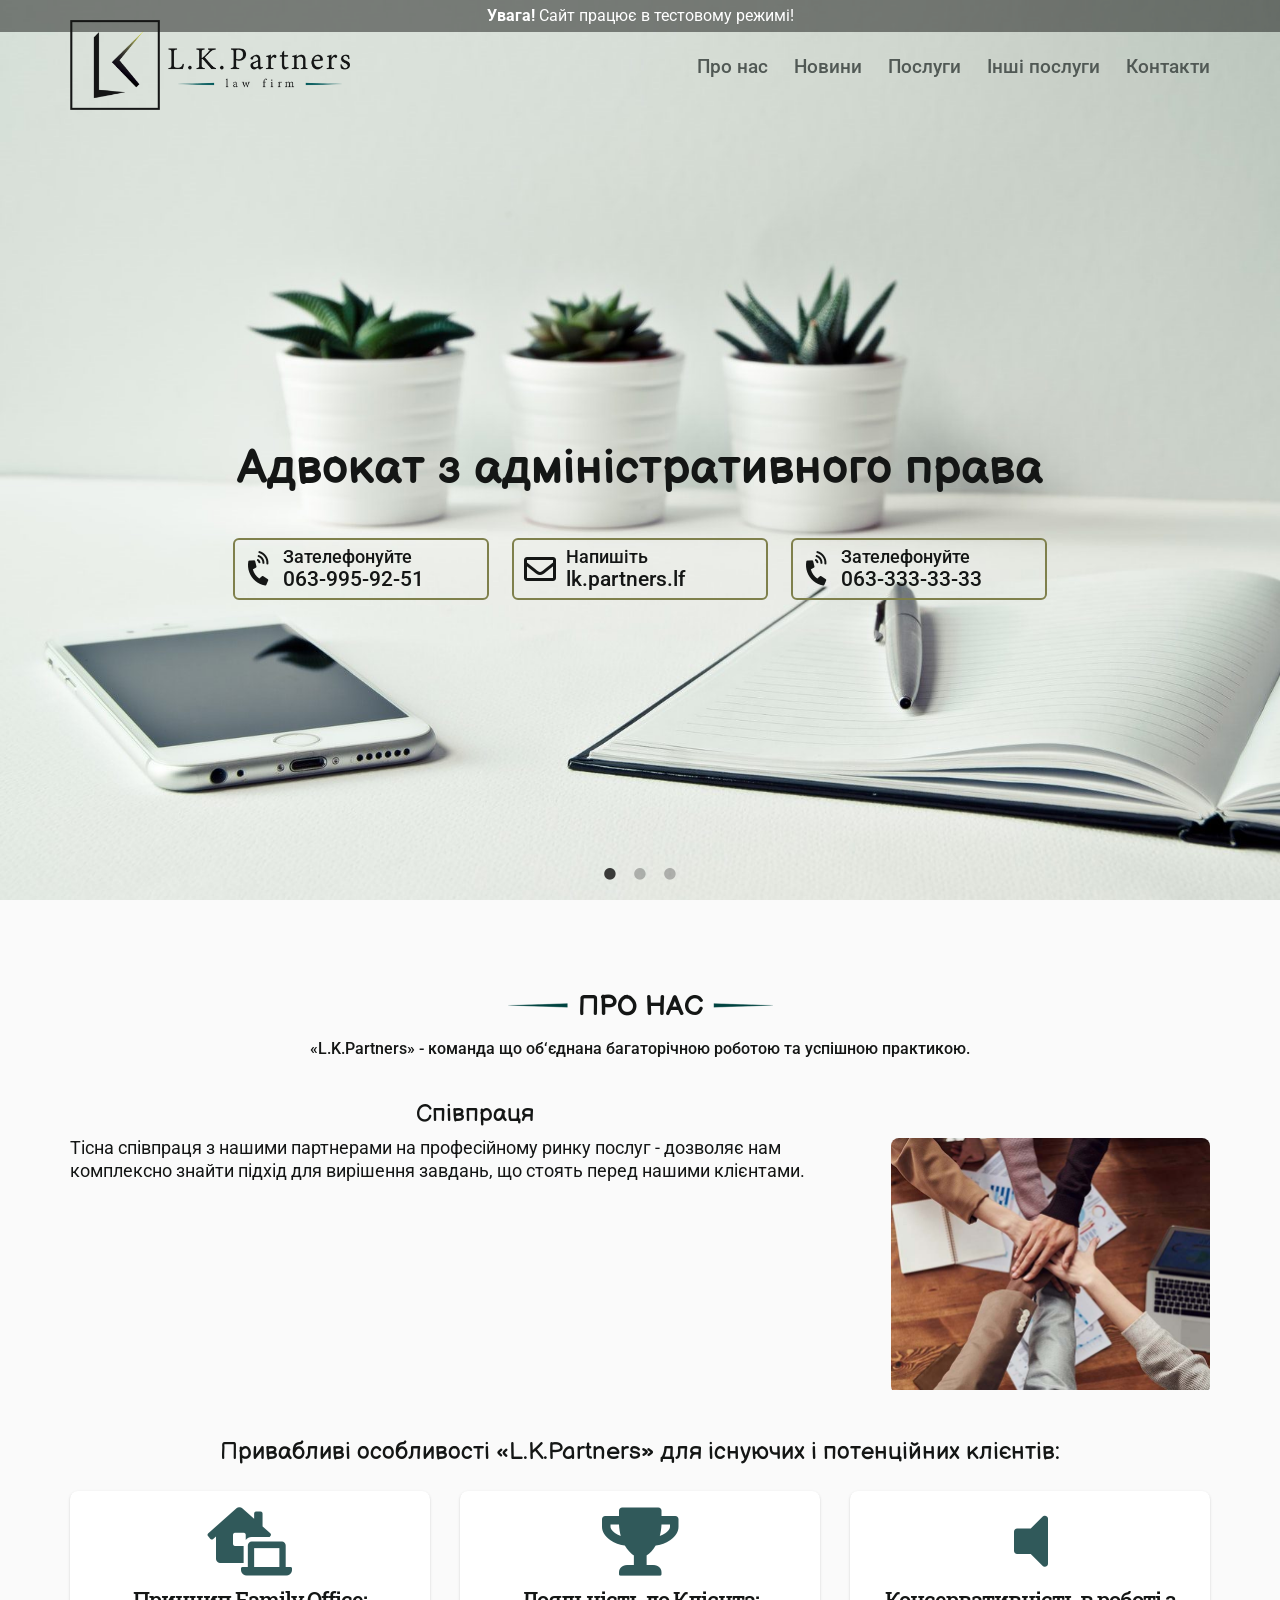
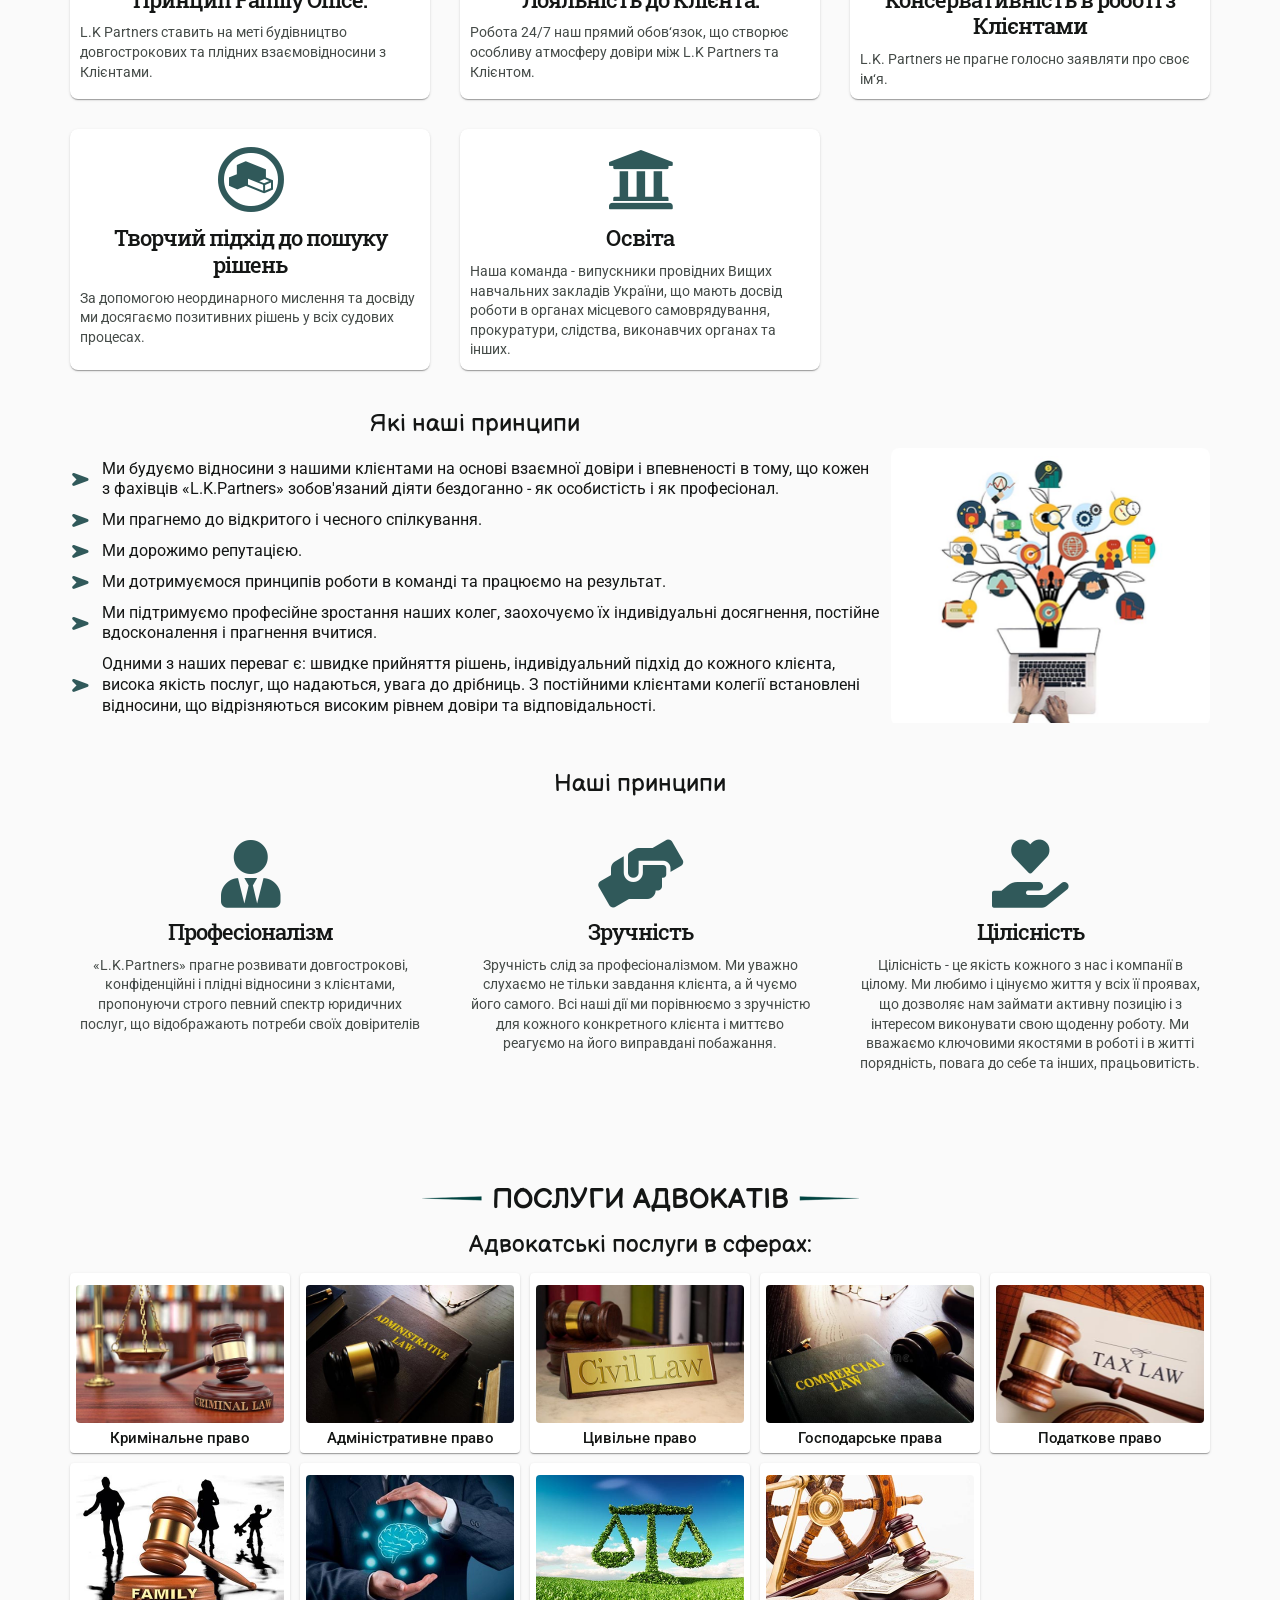
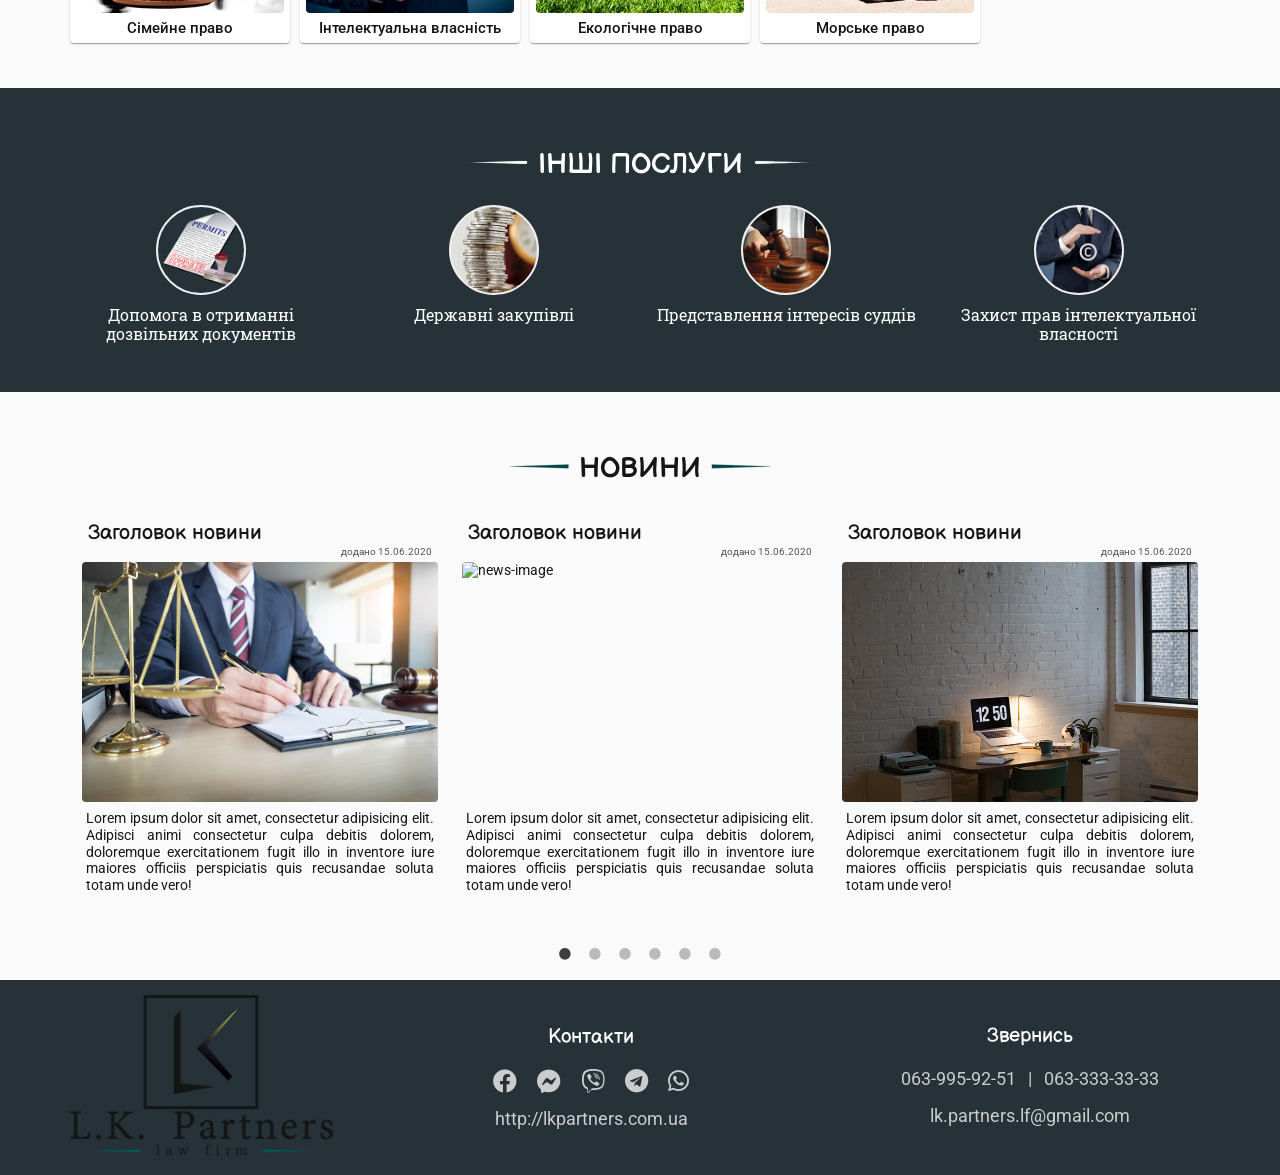
==== commit a9db7461: "01072020" ====
--- a/docs/index.html
+++ b/docs/index.html
@@ -365,7 +365,7 @@
                     <div class="col-6 col-xs-12">
                         <ul class="section__list">
                             <li class="section__list-item">Спори, пов'язані з коносаментами і договорами фрахтування судна;</li>
-                            <li class="section__list-item">Сіткнення суден, посадка на мілину, загальні аварії;</li>
+                            <li class="section__list-item">Зіткнення суден, посадка на мілину, загальні аварії;</li>
                             <li class="section__list-item">Спори щодо небезпечних портів і причалів;</li>
                             <li class="section__list-item">Сятування, буксирування, підйом затонулих суден;</li>
                             <li class="section__list-item">Сатримання, арешт і звільнення судів від арешту;</li>
@@ -584,9 +584,11 @@
         <div class="container">
             <div class="row align-items-center">
                 <div class="col-3 d-flex align-items-center d-sm-none">
-                    <img src="img/logo.png" alt="lkpartners-logo">
-                </div>
-                <div class="col-5 col-sm-6 col-xs-12 text-center mb-xs-3">
+                    <a href="http://lkpartners.com.ua">
+                        <img src="img/logo.png" alt="lkpartners-logo">
+                    </a>
+                </div>
+                <div class="col-5 col-md-4 col-sm-5 col-xs-12 text-center mb-xs-3">
                     <h5 class="footer__title mb-3 mb-xs-2">Контакти</h5>
                     <nav class="footer__nav">
                         <a class="footer__nav-link" href="https://www.facebook.com/l.k.partners">
@@ -599,9 +601,12 @@
                         <a class="footer__nav-link-last mt-2 link-decor-on-hover" href="http://lkpartners.com.ua">http://lkpartners.com.ua</a>
                     </nav>
                 </div>
-                <div class="col-4 col-sm-6 col-xs-12 text-center footer__col-4">
+                <div class="col-4 col-md-5 col-sm-7 col-xs-12 text-center footer__col-4">
                     <h5 class="footer__title text-center mb-3 mb-xs-2">Звернись</h5>
-                    <a class="footer__phone mb-2 mb-xs-1 link-decor-on-hover" href="tel:+30639959251">+38(063)-995-92-51</a>
+                    <div class="footer__phones d-flex align-items-center justify-content-center">
+                        <a class="footer__phone mb-2 mb-xs-1 link-decor-on-hover" href="tel:+30639959251">063-995-92-51</a>
+                        <a class="footer__phone footer__phone--second mb-2 mb-xs-1 link-decor-on-hover" href="tel:+30633333333">063-333-33-33</a>
+                    </div>
                     <a class="footer__phone link-decor-on-hover" href="mailto:lk.partners.lf@gmail.com">lk.partners.lf@gmail.com</a>
                 </div>
             </div>
--- a/docs/css/style.css
+++ b/docs/css/style.css
@@ -1,4 +1,4 @@
 a,abbr,acronym,address,applet,article,aside,audio,b,big,blockquote,body,canvas,caption,center,cite,code,dd,del,details,dfn,div,dl,dt,em,embed,fieldset,figcaption,figure,footer,form,h1,h2,h3,h4,h5,h6,header,hgroup,html,i,iframe,img,ins,kbd,label,legend,li,mark,menu,nav,object,ol,output,p,pre,q,ruby,s,samp,section,small,span,strike,strong,sub,summary,sup,table,tbody,td,tfoot,th,thead,time,tr,tt,u,ul,var,video{margin:0;padding:0;border:0;outline:0;font-size:100%;font:inherit;vertical-align:baseline}article,aside,details,figcaption,figure,footer,header,hgroup,menu,nav,section{display:block}*,::after,::before{box-sizing:border-box}a{color:inherit;text-decoration:none;cursor:pointer;display:inline-block}img{width:100%;height:auto}ol,ul{list-style:none}blockquote,q{quotes:none}blockquote:after,blockquote:before,q:after,q:before{content:''}button,input,textarea{outline:0;border:none}textarea{resize:vertical}button{cursor:pointer}table{border-collapse:collapse;border-spacing:0}.d-flex{display:flex}.flex-row{flex-direction:row!important}.flex-column{flex-direction:column!important}.flex-row-reverse{flex-direction:row-reverse!important}.flex-column-reverse{flex-direction:column-reverse!important}.flex-wrap{flex-wrap:wrap!important}.flex-nowrap{flex-wrap:nowrap!important}.flex-wrap-reverse{flex-wrap:wrap-reverse!important}.justify-content-start{justify-content:flex-start!important}.justify-content-end{justify-content:flex-end!important}.justify-content-center{justify-content:center!important}.justify-content-between{justify-content:space-between!important}.justify-content-around{justify-content:space-around!important}.align-items-start{align-items:flex-start!important}.align-items-end{align-items:flex-end!important}.align-items-center{align-items:center!important}.align-items-baseline{align-items:baseline!important}.align-items-stretch{align-items:stretch!important}.align-content-start{align-content:flex-start!important}.align-content-end{align-content:flex-end!important}.align-content-center{align-content:center!important}.align-content-between{align-content:space-between!important}.align-content-around{align-content:space-around!important}.align-content-stretch{align-content:stretch!important}.align-self-auto{align-self:auto!important}.align-self-start{align-self:flex-start!important}.align-self-end{align-self:flex-end!important}.align-self-center{align-self:center!important}.align-self-baseline{align-self:baseline!important}.align-self-stretch{align-self:stretch!important}.container{padding:0 15px;max-width:1170px;margin:0 auto}.container-fluid{width:100%;padding:0 15px}.row{display:flex;flex-wrap:wrap;margin-right:-15px;margin-left:-15px}.no-gutters{margin-right:0;margin-left:0}.no-gutters>.col,.no-gutters>[class*=col-]{padding-right:0;padding-left:0}.col,.col-1,.col-10,.col-11,.col-12,.col-2,.col-3,.col-4,.col-5,.col-6,.col-7,.col-8,.col-9,.col-auto,.col-lg,.col-lg-1,.col-lg-10,.col-lg-11,.col-lg-12,.col-lg-2,.col-lg-3,.col-lg-4,.col-lg-5,.col-lg-6,.col-lg-7,.col-lg-8,.col-lg-9,.col-lg-auto,.col-md,.col-md-1,.col-md-10,.col-md-11,.col-md-12,.col-md-2,.col-md-3,.col-md-4,.col-md-5,.col-md-6,.col-md-7,.col-md-8,.col-md-9,.col-md-auto,.col-sm,.col-sm-1,.col-sm-10,.col-sm-11,.col-sm-12,.col-sm-2,.col-sm-3,.col-sm-4,.col-sm-5,.col-sm-6,.col-sm-7,.col-sm-8,.col-sm-9,.col-sm-auto,.col-xs,.col-xs-1,.col-xs-10,.col-xs-11,.col-xs-12,.col-xs-2,.col-xs-3,.col-xs-4,.col-xs-5,.col-xs-6,.col-xs-7,.col-xs-8,.col-xs-9,.col-xs-auto{position:relative;width:100%;min-height:1px;padding-right:15px;padding-left:15px}.col{flex-basis:0;flex-grow:1;max-width:100%}.col-auto{flex:0 0 auto;width:auto;max-width:none}.col-1{flex:0 0 8.333333%;max-width:8.333333%}.col-2{flex:0 0 16.666667%;max-width:16.666667%}.col-3{flex:0 0 25%;max-width:25%}.col-3:not(:nth-child(-n+4)){margin-top:30px}.col-4{flex:0 0 33.333333%;max-width:33.333333%}.col-4:not(:nth-child(-n+3)){margin-top:30px}.col-5{flex:0 0 41.666667%;max-width:41.666667%}.col-6{flex:0 0 50%;max-width:50%}.col-7{flex:0 0 58.333333%;max-width:58.333333%}.col-8{flex:0 0 66.666667%;max-width:66.666667%}.col-9{flex:0 0 75%;max-width:75%}.col-10{flex:0 0 83.333333%;max-width:83.333333%}.col-11{flex:0 0 91.666667%;max-width:91.666667%}.col-12{flex:0 0 100%;max-width:100%}.order-first{order:-1}.order-last{order:13}.order-0{order:0}.order-1{order:1}.order-2{order:2}.order-3{order:3}.order-4{order:4}.order-5{order:5}.order-6{order:6}.order-7{order:7}.order-8{order:8}.order-9{order:9}.order-10{order:10}.order-11{order:11}.order-12{order:12}.offset-1{margin-left:8.33333%}.offset-2{margin-left:16.66667%}.offset-3{margin-left:25%}.offset-4{margin-left:33.33333%}.offset-5{margin-left:41.66667%}.offset-6{margin-left:50%}.offset-7{margin-left:58.33333%}.offset-8{margin-left:66.66667%}.offset-9{margin-left:75%}.offset-10{margin-left:83.33333%}.offset-11{margin-left:91.66667%}.m-0{margin:0!important}.mt-0,.my-0{margin-top:0!important}.mr-0,.mx-0{margin-right:0!important}.mb-0,.my-0{margin-bottom:0!important}.ml-0,.mx-0{margin-left:0!important}.m-1{margin:.25rem!important}.mt-1,.my-1{margin-top:.25rem!important}.mr-1,.mx-1{margin-right:.25rem!important}.mb-1,.my-1{margin-bottom:.25rem!important}.ml-1,.mx-1{margin-left:.25rem!important}.m-2{margin:.5rem!important}.mt-2,.my-2{margin-top:.5rem!important}.mr-2,.mx-2{margin-right:.5rem!important}.mb-2,.my-2{margin-bottom:.5rem!important}.ml-2,.mx-2{margin-left:.5rem!important}.m-3{margin:1rem!important}.mt-3,.my-3{margin-top:1rem!important}.mr-3,.mx-3{margin-right:1rem!important}.mb-3,.my-3{margin-bottom:1rem!important}.ml-3,.mx-3{margin-left:1rem!important}.m-4{margin:1.5rem!important}.mt-4,.my-4{margin-top:1.5rem!important}.mr-4,.mx-4{margin-right:1.5rem!important}.mb-4,.my-4{margin-bottom:1.5rem!important}.ml-4,.mx-4{margin-left:1.5rem!important}.m-5{margin:3rem!important}.mt-5,.my-5{margin-top:3rem!important}.mr-5,.mx-5{margin-right:3rem!important}.mb-5,.my-5{margin-bottom:3rem!important}.ml-5,.mx-5{margin-left:3rem!important}/*!
  * Font Awesome Free 5.13.0 by @fontawesome - https://fontawesome.com
  * License - https://fontawesome.com/license/free (Icons: CC BY 4.0, Fonts: SIL OFL 1.1, Code: MIT License)
- */.fa,.fab,.fad,.fal,.far,.fas{-moz-osx-font-smoothing:grayscale;-webkit-font-smoothing:antialiased;display:inline-block;font-style:normal;font-variant:normal;text-rendering:auto;line-height:1}.fa-lg{font-size:1.33333em;line-height:.75em;vertical-align:-.0667em}.fa-xs{font-size:.75em}.fa-sm{font-size:.875em}.fa-1x{font-size:1em}.fa-2x{font-size:2em}.fa-3x{font-size:3em}.fa-4x{font-size:4em}.fa-5x{font-size:5em}.fa-6x{font-size:6em}.fa-7x{font-size:7em}.fa-8x{font-size:8em}.fa-9x{font-size:9em}.fa-10x{font-size:10em}.fa-fw{text-align:center;width:1.25em}.fa-ul{list-style-type:none;margin-left:2.5em;padding-left:0}.fa-ul>li{position:relative}.fa-li{left:-2em;position:absolute;text-align:center;width:2em;line-height:inherit}.fa-border{border:solid .08em #eee;border-radius:.1em;padding:.2em .25em .15em}.fa-pull-left{float:left}.fa-pull-right{float:right}.fa.fa-pull-left,.fab.fa-pull-left,.fal.fa-pull-left,.far.fa-pull-left,.fas.fa-pull-left{margin-right:.3em}.fa.fa-pull-right,.fab.fa-pull-right,.fal.fa-pull-right,.far.fa-pull-right,.fas.fa-pull-right{margin-left:.3em}.fa-spin{-webkit-animation:fa-spin 2s infinite linear;animation:fa-spin 2s infinite linear}.fa-pulse{-webkit-animation:fa-spin 1s infinite steps(8);animation:fa-spin 1s infinite steps(8)}@-webkit-keyframes fa-spin{0%{transform:rotate(0)}100%{transform:rotate(360deg)}}@keyframes fa-spin{0%{transform:rotate(0)}100%{transform:rotate(360deg)}}.fa-rotate-90{transform:rotate(90deg)}.fa-rotate-180{transform:rotate(180deg)}.fa-rotate-270{transform:rotate(270deg)}.fa-flip-horizontal{transform:scale(-1,1)}.fa-flip-vertical{transform:scale(1,-1)}.fa-flip-both,.fa-flip-horizontal.fa-flip-vertical{transform:scale(-1,-1)}:root .fa-flip-both,:root .fa-flip-horizontal,:root .fa-flip-vertical,:root .fa-rotate-180,:root .fa-rotate-270,:root .fa-rotate-90{-webkit-filter:none;filter:none}.fa-stack{display:inline-block;height:2em;line-height:2em;position:relative;vertical-align:middle;width:2.5em}.fa-stack-1x,.fa-stack-2x{left:0;position:absolute;text-align:center;width:100%}.fa-stack-1x{line-height:inherit}.fa-stack-2x{font-size:2em}.fa-inverse{color:#fff}.fa-500px:before{content:"\f26e"}.fa-accessible-icon:before{content:"\f368"}.fa-accusoft:before{content:"\f369"}.fa-acquisitions-incorporated:before{content:"\f6af"}.fa-ad:before{content:"\f641"}.fa-address-book:before{content:"\f2b9"}.fa-address-card:before{content:"\f2bb"}.fa-adjust:before{content:"\f042"}.fa-adn:before{content:"\f170"}.fa-adobe:before{content:"\f778"}.fa-adversal:before{content:"\f36a"}.fa-affiliatetheme:before{content:"\f36b"}.fa-air-freshener:before{content:"\f5d0"}.fa-airbnb:before{content:"\f834"}.fa-algolia:before{content:"\f36c"}.fa-align-center:before{content:"\f037"}.fa-align-justify:before{content:"\f039"}.fa-align-left:before{content:"\f036"}.fa-align-right:before{content:"\f038"}.fa-alipay:before{content:"\f642"}.fa-allergies:before{content:"\f461"}.fa-amazon:before{content:"\f270"}.fa-amazon-pay:before{content:"\f42c"}.fa-ambulance:before{content:"\f0f9"}.fa-american-sign-language-interpreting:before{content:"\f2a3"}.fa-amilia:before{content:"\f36d"}.fa-anchor:before{content:"\f13d"}.fa-android:before{content:"\f17b"}.fa-angellist:before{content:"\f209"}.fa-angle-double-down:before{content:"\f103"}.fa-angle-double-left:before{content:"\f100"}.fa-angle-double-right:before{content:"\f101"}.fa-angle-double-up:before{content:"\f102"}.fa-angle-down:before{content:"\f107"}.fa-angle-left:before{content:"\f104"}.fa-angle-right:before{content:"\f105"}.fa-angle-up:before{content:"\f106"}.fa-angry:before{content:"\f556"}.fa-angrycreative:before{content:"\f36e"}.fa-angular:before{content:"\f420"}.fa-ankh:before{content:"\f644"}.fa-app-store:before{content:"\f36f"}.fa-app-store-ios:before{content:"\f370"}.fa-apper:before{content:"\f371"}.fa-apple:before{content:"\f179"}.fa-apple-alt:before{content:"\f5d1"}.fa-apple-pay:before{content:"\f415"}.fa-archive:before{content:"\f187"}.fa-archway:before{content:"\f557"}.fa-arrow-alt-circle-down:before{content:"\f358"}.fa-arrow-alt-circle-left:before{content:"\f359"}.fa-arrow-alt-circle-right:before{content:"\f35a"}.fa-arrow-alt-circle-up:before{content:"\f35b"}.fa-arrow-circle-down:before{content:"\f0ab"}.fa-arrow-circle-left:before{content:"\f0a8"}.fa-arrow-circle-right:before{content:"\f0a9"}.fa-arrow-circle-up:before{content:"\f0aa"}.fa-arrow-down:before{content:"\f063"}.fa-arrow-left:before{content:"\f060"}.fa-arrow-right:before{content:"\f061"}.fa-arrow-up:before{content:"\f062"}.fa-arrows-alt:before{content:"\f0b2"}.fa-arrows-alt-h:before{content:"\f337"}.fa-arrows-alt-v:before{content:"\f338"}.fa-artstation:before{content:"\f77a"}.fa-assistive-listening-systems:before{content:"\f2a2"}.fa-asterisk:before{content:"\f069"}.fa-asymmetrik:before{content:"\f372"}.fa-at:before{content:"\f1fa"}.fa-atlas:before{content:"\f558"}.fa-atlassian:before{content:"\f77b"}.fa-atom:before{content:"\f5d2"}.fa-audible:before{content:"\f373"}.fa-audio-description:before{content:"\f29e"}.fa-autoprefixer:before{content:"\f41c"}.fa-avianex:before{content:"\f374"}.fa-aviato:before{content:"\f421"}.fa-award:before{content:"\f559"}.fa-aws:before{content:"\f375"}.fa-baby:before{content:"\f77c"}.fa-baby-carriage:before{content:"\f77d"}.fa-backspace:before{content:"\f55a"}.fa-backward:before{content:"\f04a"}.fa-bacon:before{content:"\f7e5"}.fa-bahai:before{content:"\f666"}.fa-balance-scale:before{content:"\f24e"}.fa-balance-scale-left:before{content:"\f515"}.fa-balance-scale-right:before{content:"\f516"}.fa-ban:before{content:"\f05e"}.fa-band-aid:before{content:"\f462"}.fa-bandcamp:before{content:"\f2d5"}.fa-barcode:before{content:"\f02a"}.fa-bars:before{content:"\f0c9"}.fa-baseball-ball:before{content:"\f433"}.fa-basketball-ball:before{content:"\f434"}.fa-bath:before{content:"\f2cd"}.fa-battery-empty:before{content:"\f244"}.fa-battery-full:before{content:"\f240"}.fa-battery-half:before{content:"\f242"}.fa-battery-quarter:before{content:"\f243"}.fa-battery-three-quarters:before{content:"\f241"}.fa-battle-net:before{content:"\f835"}.fa-bed:before{content:"\f236"}.fa-beer:before{content:"\f0fc"}.fa-behance:before{content:"\f1b4"}.fa-behance-square:before{content:"\f1b5"}.fa-bell:before{content:"\f0f3"}.fa-bell-slash:before{content:"\f1f6"}.fa-bezier-curve:before{content:"\f55b"}.fa-bible:before{content:"\f647"}.fa-bicycle:before{content:"\f206"}.fa-biking:before{content:"\f84a"}.fa-bimobject:before{content:"\f378"}.fa-binoculars:before{content:"\f1e5"}.fa-biohazard:before{content:"\f780"}.fa-birthday-cake:before{content:"\f1fd"}.fa-bitbucket:before{content:"\f171"}.fa-bitcoin:before{content:"\f379"}.fa-bity:before{content:"\f37a"}.fa-black-tie:before{content:"\f27e"}.fa-blackberry:before{content:"\f37b"}.fa-blender:before{content:"\f517"}.fa-blender-phone:before{content:"\f6b6"}.fa-blind:before{content:"\f29d"}.fa-blog:before{content:"\f781"}.fa-blogger:before{content:"\f37c"}.fa-blogger-b:before{content:"\f37d"}.fa-bluetooth:before{content:"\f293"}.fa-bluetooth-b:before{content:"\f294"}.fa-bold:before{content:"\f032"}.fa-bolt:before{content:"\f0e7"}.fa-bomb:before{content:"\f1e2"}.fa-bone:before{content:"\f5d7"}.fa-bong:before{content:"\f55c"}.fa-book:before{content:"\f02d"}.fa-book-dead:before{content:"\f6b7"}.fa-book-medical:before{content:"\f7e6"}.fa-book-open:before{content:"\f518"}.fa-book-reader:before{content:"\f5da"}.fa-bookmark:before{content:"\f02e"}.fa-bootstrap:before{content:"\f836"}.fa-border-all:before{content:"\f84c"}.fa-border-none:before{content:"\f850"}.fa-border-style:before{content:"\f853"}.fa-bowling-ball:before{content:"\f436"}.fa-box:before{content:"\f466"}.fa-box-open:before{content:"\f49e"}.fa-box-tissue:before{content:"\f95b"}.fa-boxes:before{content:"\f468"}.fa-braille:before{content:"\f2a1"}.fa-brain:before{content:"\f5dc"}.fa-bread-slice:before{content:"\f7ec"}.fa-briefcase:before{content:"\f0b1"}.fa-briefcase-medical:before{content:"\f469"}.fa-broadcast-tower:before{content:"\f519"}.fa-broom:before{content:"\f51a"}.fa-brush:before{content:"\f55d"}.fa-btc:before{content:"\f15a"}.fa-buffer:before{content:"\f837"}.fa-bug:before{content:"\f188"}.fa-building:before{content:"\f1ad"}.fa-bullhorn:before{content:"\f0a1"}.fa-bullseye:before{content:"\f140"}.fa-burn:before{content:"\f46a"}.fa-buromobelexperte:before{content:"\f37f"}.fa-bus:before{content:"\f207"}.fa-bus-alt:before{content:"\f55e"}.fa-business-time:before{content:"\f64a"}.fa-buy-n-large:before{content:"\f8a6"}.fa-buysellads:before{content:"\f20d"}.fa-calculator:before{content:"\f1ec"}.fa-calendar:before{content:"\f133"}.fa-calendar-alt:before{content:"\f073"}.fa-calendar-check:before{content:"\f274"}.fa-calendar-day:before{content:"\f783"}.fa-calendar-minus:before{content:"\f272"}.fa-calendar-plus:before{content:"\f271"}.fa-calendar-times:before{content:"\f273"}.fa-calendar-week:before{content:"\f784"}.fa-camera:before{content:"\f030"}.fa-camera-retro:before{content:"\f083"}.fa-campground:before{content:"\f6bb"}.fa-canadian-maple-leaf:before{content:"\f785"}.fa-candy-cane:before{content:"\f786"}.fa-cannabis:before{content:"\f55f"}.fa-capsules:before{content:"\f46b"}.fa-car:before{content:"\f1b9"}.fa-car-alt:before{content:"\f5de"}.fa-car-battery:before{content:"\f5df"}.fa-car-crash:before{content:"\f5e1"}.fa-car-side:before{content:"\f5e4"}.fa-caravan:before{content:"\f8ff"}.fa-caret-down:before{content:"\f0d7"}.fa-caret-left:before{content:"\f0d9"}.fa-caret-right:before{content:"\f0da"}.fa-caret-square-down:before{content:"\f150"}.fa-caret-square-left:before{content:"\f191"}.fa-caret-square-right:before{content:"\f152"}.fa-caret-square-up:before{content:"\f151"}.fa-caret-up:before{content:"\f0d8"}.fa-carrot:before{content:"\f787"}.fa-cart-arrow-down:before{content:"\f218"}.fa-cart-plus:before{content:"\f217"}.fa-cash-register:before{content:"\f788"}.fa-cat:before{content:"\f6be"}.fa-cc-amazon-pay:before{content:"\f42d"}.fa-cc-amex:before{content:"\f1f3"}.fa-cc-apple-pay:before{content:"\f416"}.fa-cc-diners-club:before{content:"\f24c"}.fa-cc-discover:before{content:"\f1f2"}.fa-cc-jcb:before{content:"\f24b"}.fa-cc-mastercard:before{content:"\f1f1"}.fa-cc-paypal:before{content:"\f1f4"}.fa-cc-stripe:before{content:"\f1f5"}.fa-cc-visa:before{content:"\f1f0"}.fa-centercode:before{content:"\f380"}.fa-centos:before{content:"\f789"}.fa-certificate:before{content:"\f0a3"}.fa-chair:before{content:"\f6c0"}.fa-chalkboard:before{content:"\f51b"}.fa-chalkboard-teacher:before{content:"\f51c"}.fa-charging-station:before{content:"\f5e7"}.fa-chart-area:before{content:"\f1fe"}.fa-chart-bar:before{content:"\f080"}.fa-chart-line:before{content:"\f201"}.fa-chart-pie:before{content:"\f200"}.fa-check:before{content:"\f00c"}.fa-check-circle:before{content:"\f058"}.fa-check-double:before{content:"\f560"}.fa-check-square:before{content:"\f14a"}.fa-cheese:before{content:"\f7ef"}.fa-chess:before{content:"\f439"}.fa-chess-bishop:before{content:"\f43a"}.fa-chess-board:before{content:"\f43c"}.fa-chess-king:before{content:"\f43f"}.fa-chess-knight:before{content:"\f441"}.fa-chess-pawn:before{content:"\f443"}.fa-chess-queen:before{content:"\f445"}.fa-chess-rook:before{content:"\f447"}.fa-chevron-circle-down:before{content:"\f13a"}.fa-chevron-circle-left:before{content:"\f137"}.fa-chevron-circle-right:before{content:"\f138"}.fa-chevron-circle-up:before{content:"\f139"}.fa-chevron-down:before{content:"\f078"}.fa-chevron-left:before{content:"\f053"}.fa-chevron-right:before{content:"\f054"}.fa-chevron-up:before{content:"\f077"}.fa-child:before{content:"\f1ae"}.fa-chrome:before{content:"\f268"}.fa-chromecast:before{content:"\f838"}.fa-church:before{content:"\f51d"}.fa-circle:before{content:"\f111"}.fa-circle-notch:before{content:"\f1ce"}.fa-city:before{content:"\f64f"}.fa-clinic-medical:before{content:"\f7f2"}.fa-clipboard:before{content:"\f328"}.fa-clipboard-check:before{content:"\f46c"}.fa-clipboard-list:before{content:"\f46d"}.fa-clock:before{content:"\f017"}.fa-clone:before{content:"\f24d"}.fa-closed-captioning:before{content:"\f20a"}.fa-cloud:before{content:"\f0c2"}.fa-cloud-download-alt:before{content:"\f381"}.fa-cloud-meatball:before{content:"\f73b"}.fa-cloud-moon:before{content:"\f6c3"}.fa-cloud-moon-rain:before{content:"\f73c"}.fa-cloud-rain:before{content:"\f73d"}.fa-cloud-showers-heavy:before{content:"\f740"}.fa-cloud-sun:before{content:"\f6c4"}.fa-cloud-sun-rain:before{content:"\f743"}.fa-cloud-upload-alt:before{content:"\f382"}.fa-cloudscale:before{content:"\f383"}.fa-cloudsmith:before{content:"\f384"}.fa-cloudversify:before{content:"\f385"}.fa-cocktail:before{content:"\f561"}.fa-code:before{content:"\f121"}.fa-code-branch:before{content:"\f126"}.fa-codepen:before{content:"\f1cb"}.fa-codiepie:before{content:"\f284"}.fa-coffee:before{content:"\f0f4"}.fa-cog:before{content:"\f013"}.fa-cogs:before{content:"\f085"}.fa-coins:before{content:"\f51e"}.fa-columns:before{content:"\f0db"}.fa-comment:before{content:"\f075"}.fa-comment-alt:before{content:"\f27a"}.fa-comment-dollar:before{content:"\f651"}.fa-comment-dots:before{content:"\f4ad"}.fa-comment-medical:before{content:"\f7f5"}.fa-comment-slash:before{content:"\f4b3"}.fa-comments:before{content:"\f086"}.fa-comments-dollar:before{content:"\f653"}.fa-compact-disc:before{content:"\f51f"}.fa-compass:before{content:"\f14e"}.fa-compress:before{content:"\f066"}.fa-compress-alt:before{content:"\f422"}.fa-compress-arrows-alt:before{content:"\f78c"}.fa-concierge-bell:before{content:"\f562"}.fa-confluence:before{content:"\f78d"}.fa-connectdevelop:before{content:"\f20e"}.fa-contao:before{content:"\f26d"}.fa-cookie:before{content:"\f563"}.fa-cookie-bite:before{content:"\f564"}.fa-copy:before{content:"\f0c5"}.fa-copyright:before{content:"\f1f9"}.fa-cotton-bureau:before{content:"\f89e"}.fa-couch:before{content:"\f4b8"}.fa-cpanel:before{content:"\f388"}.fa-creative-commons:before{content:"\f25e"}.fa-creative-commons-by:before{content:"\f4e7"}.fa-creative-commons-nc:before{content:"\f4e8"}.fa-creative-commons-nc-eu:before{content:"\f4e9"}.fa-creative-commons-nc-jp:before{content:"\f4ea"}.fa-creative-commons-nd:before{content:"\f4eb"}.fa-creative-commons-pd:before{content:"\f4ec"}.fa-creative-commons-pd-alt:before{content:"\f4ed"}.fa-creative-commons-remix:before{content:"\f4ee"}.fa-creative-commons-sa:before{content:"\f4ef"}.fa-creative-commons-sampling:before{content:"\f4f0"}.fa-creative-commons-sampling-plus:before{content:"\f4f1"}.fa-creative-commons-share:before{content:"\f4f2"}.fa-creative-commons-zero:before{content:"\f4f3"}.fa-credit-card:before{content:"\f09d"}.fa-critical-role:before{content:"\f6c9"}.fa-crop:before{content:"\f125"}.fa-crop-alt:before{content:"\f565"}.fa-cross:before{content:"\f654"}.fa-crosshairs:before{content:"\f05b"}.fa-crow:before{content:"\f520"}.fa-crown:before{content:"\f521"}.fa-crutch:before{content:"\f7f7"}.fa-css3:before{content:"\f13c"}.fa-css3-alt:before{content:"\f38b"}.fa-cube:before{content:"\f1b2"}.fa-cubes:before{content:"\f1b3"}.fa-cut:before{content:"\f0c4"}.fa-cuttlefish:before{content:"\f38c"}.fa-d-and-d:before{content:"\f38d"}.fa-d-and-d-beyond:before{content:"\f6ca"}.fa-dailymotion:before{content:"\f952"}.fa-dashcube:before{content:"\f210"}.fa-database:before{content:"\f1c0"}.fa-deaf:before{content:"\f2a4"}.fa-delicious:before{content:"\f1a5"}.fa-democrat:before{content:"\f747"}.fa-deploydog:before{content:"\f38e"}.fa-deskpro:before{content:"\f38f"}.fa-desktop:before{content:"\f108"}.fa-dev:before{content:"\f6cc"}.fa-deviantart:before{content:"\f1bd"}.fa-dharmachakra:before{content:"\f655"}.fa-dhl:before{content:"\f790"}.fa-diagnoses:before{content:"\f470"}.fa-diaspora:before{content:"\f791"}.fa-dice:before{content:"\f522"}.fa-dice-d20:before{content:"\f6cf"}.fa-dice-d6:before{content:"\f6d1"}.fa-dice-five:before{content:"\f523"}.fa-dice-four:before{content:"\f524"}.fa-dice-one:before{content:"\f525"}.fa-dice-six:before{content:"\f526"}.fa-dice-three:before{content:"\f527"}.fa-dice-two:before{content:"\f528"}.fa-digg:before{content:"\f1a6"}.fa-digital-ocean:before{content:"\f391"}.fa-digital-tachograph:before{content:"\f566"}.fa-directions:before{content:"\f5eb"}.fa-discord:before{content:"\f392"}.fa-discourse:before{content:"\f393"}.fa-disease:before{content:"\f7fa"}.fa-divide:before{content:"\f529"}.fa-dizzy:before{content:"\f567"}.fa-dna:before{content:"\f471"}.fa-dochub:before{content:"\f394"}.fa-docker:before{content:"\f395"}.fa-dog:before{content:"\f6d3"}.fa-dollar-sign:before{content:"\f155"}.fa-dolly:before{content:"\f472"}.fa-dolly-flatbed:before{content:"\f474"}.fa-donate:before{content:"\f4b9"}.fa-door-closed:before{content:"\f52a"}.fa-door-open:before{content:"\f52b"}.fa-dot-circle:before{content:"\f192"}.fa-dove:before{content:"\f4ba"}.fa-download:before{content:"\f019"}.fa-draft2digital:before{content:"\f396"}.fa-drafting-compass:before{content:"\f568"}.fa-dragon:before{content:"\f6d5"}.fa-draw-polygon:before{content:"\f5ee"}.fa-dribbble:before{content:"\f17d"}.fa-dribbble-square:before{content:"\f397"}.fa-dropbox:before{content:"\f16b"}.fa-drum:before{content:"\f569"}.fa-drum-steelpan:before{content:"\f56a"}.fa-drumstick-bite:before{content:"\f6d7"}.fa-drupal:before{content:"\f1a9"}.fa-dumbbell:before{content:"\f44b"}.fa-dumpster:before{content:"\f793"}.fa-dumpster-fire:before{content:"\f794"}.fa-dungeon:before{content:"\f6d9"}.fa-dyalog:before{content:"\f399"}.fa-earlybirds:before{content:"\f39a"}.fa-ebay:before{content:"\f4f4"}.fa-edge:before{content:"\f282"}.fa-edit:before{content:"\f044"}.fa-egg:before{content:"\f7fb"}.fa-eject:before{content:"\f052"}.fa-elementor:before{content:"\f430"}.fa-ellipsis-h:before{content:"\f141"}.fa-ellipsis-v:before{content:"\f142"}.fa-ello:before{content:"\f5f1"}.fa-ember:before{content:"\f423"}.fa-empire:before{content:"\f1d1"}.fa-envelope:before{content:"\f0e0"}.fa-envelope-open:before{content:"\f2b6"}.fa-envelope-open-text:before{content:"\f658"}.fa-envelope-square:before{content:"\f199"}.fa-envira:before{content:"\f299"}.fa-equals:before{content:"\f52c"}.fa-eraser:before{content:"\f12d"}.fa-erlang:before{content:"\f39d"}.fa-ethereum:before{content:"\f42e"}.fa-ethernet:before{content:"\f796"}.fa-etsy:before{content:"\f2d7"}.fa-euro-sign:before{content:"\f153"}.fa-evernote:before{content:"\f839"}.fa-exchange-alt:before{content:"\f362"}.fa-exclamation:before{content:"\f12a"}.fa-exclamation-circle:before{content:"\f06a"}.fa-exclamation-triangle:before{content:"\f071"}.fa-expand:before{content:"\f065"}.fa-expand-alt:before{content:"\f424"}.fa-expand-arrows-alt:before{content:"\f31e"}.fa-expeditedssl:before{content:"\f23e"}.fa-external-link-alt:before{content:"\f35d"}.fa-external-link-square-alt:before{content:"\f360"}.fa-eye:before{content:"\f06e"}.fa-eye-dropper:before{content:"\f1fb"}.fa-eye-slash:before{content:"\f070"}.fa-facebook:before{content:"\f09a"}.fa-facebook-f:before{content:"\f39e"}.fa-facebook-messenger:before{content:"\f39f"}.fa-facebook-square:before{content:"\f082"}.fa-fan:before{content:"\f863"}.fa-fantasy-flight-games:before{content:"\f6dc"}.fa-fast-backward:before{content:"\f049"}.fa-fast-forward:before{content:"\f050"}.fa-faucet:before{content:"\f905"}.fa-fax:before{content:"\f1ac"}.fa-feather:before{content:"\f52d"}.fa-feather-alt:before{content:"\f56b"}.fa-fedex:before{content:"\f797"}.fa-fedora:before{content:"\f798"}.fa-female:before{content:"\f182"}.fa-fighter-jet:before{content:"\f0fb"}.fa-figma:before{content:"\f799"}.fa-file:before{content:"\f15b"}.fa-file-alt:before{content:"\f15c"}.fa-file-archive:before{content:"\f1c6"}.fa-file-audio:before{content:"\f1c7"}.fa-file-code:before{content:"\f1c9"}.fa-file-contract:before{content:"\f56c"}.fa-file-csv:before{content:"\f6dd"}.fa-file-download:before{content:"\f56d"}.fa-file-excel:before{content:"\f1c3"}.fa-file-export:before{content:"\f56e"}.fa-file-image:before{content:"\f1c5"}.fa-file-import:before{content:"\f56f"}.fa-file-invoice:before{content:"\f570"}.fa-file-invoice-dollar:before{content:"\f571"}.fa-file-medical:before{content:"\f477"}.fa-file-medical-alt:before{content:"\f478"}.fa-file-pdf:before{content:"\f1c1"}.fa-file-powerpoint:before{content:"\f1c4"}.fa-file-prescription:before{content:"\f572"}.fa-file-signature:before{content:"\f573"}.fa-file-upload:before{content:"\f574"}.fa-file-video:before{content:"\f1c8"}.fa-file-word:before{content:"\f1c2"}.fa-fill:before{content:"\f575"}.fa-fill-drip:before{content:"\f576"}.fa-film:before{content:"\f008"}.fa-filter:before{content:"\f0b0"}.fa-fingerprint:before{content:"\f577"}.fa-fire:before{content:"\f06d"}.fa-fire-alt:before{content:"\f7e4"}.fa-fire-extinguisher:before{content:"\f134"}.fa-firefox:before{content:"\f269"}.fa-firefox-browser:before{content:"\f907"}.fa-first-aid:before{content:"\f479"}.fa-first-order:before{content:"\f2b0"}.fa-first-order-alt:before{content:"\f50a"}.fa-firstdraft:before{content:"\f3a1"}.fa-fish:before{content:"\f578"}.fa-fist-raised:before{content:"\f6de"}.fa-flag:before{content:"\f024"}.fa-flag-checkered:before{content:"\f11e"}.fa-flag-usa:before{content:"\f74d"}.fa-flask:before{content:"\f0c3"}.fa-flickr:before{content:"\f16e"}.fa-flipboard:before{content:"\f44d"}.fa-flushed:before{content:"\f579"}.fa-fly:before{content:"\f417"}.fa-folder:before{content:"\f07b"}.fa-folder-minus:before{content:"\f65d"}.fa-folder-open:before{content:"\f07c"}.fa-folder-plus:before{content:"\f65e"}.fa-font:before{content:"\f031"}.fa-font-awesome:before{content:"\f2b4"}.fa-font-awesome-alt:before{content:"\f35c"}.fa-font-awesome-flag:before{content:"\f425"}.fa-font-awesome-logo-full:before{content:"\f4e6"}.fa-fonticons:before{content:"\f280"}.fa-fonticons-fi:before{content:"\f3a2"}.fa-football-ball:before{content:"\f44e"}.fa-fort-awesome:before{content:"\f286"}.fa-fort-awesome-alt:before{content:"\f3a3"}.fa-forumbee:before{content:"\f211"}.fa-forward:before{content:"\f04e"}.fa-foursquare:before{content:"\f180"}.fa-free-code-camp:before{content:"\f2c5"}.fa-freebsd:before{content:"\f3a4"}.fa-frog:before{content:"\f52e"}.fa-frown:before{content:"\f119"}.fa-frown-open:before{content:"\f57a"}.fa-fulcrum:before{content:"\f50b"}.fa-funnel-dollar:before{content:"\f662"}.fa-futbol:before{content:"\f1e3"}.fa-galactic-republic:before{content:"\f50c"}.fa-galactic-senate:before{content:"\f50d"}.fa-gamepad:before{content:"\f11b"}.fa-gas-pump:before{content:"\f52f"}.fa-gavel:before{content:"\f0e3"}.fa-gem:before{content:"\f3a5"}.fa-genderless:before{content:"\f22d"}.fa-get-pocket:before{content:"\f265"}.fa-gg:before{content:"\f260"}.fa-gg-circle:before{content:"\f261"}.fa-ghost:before{content:"\f6e2"}.fa-gift:before{content:"\f06b"}.fa-gifts:before{content:"\f79c"}.fa-git:before{content:"\f1d3"}.fa-git-alt:before{content:"\f841"}.fa-git-square:before{content:"\f1d2"}.fa-github:before{content:"\f09b"}.fa-github-alt:before{content:"\f113"}.fa-github-square:before{content:"\f092"}.fa-gitkraken:before{content:"\f3a6"}.fa-gitlab:before{content:"\f296"}.fa-gitter:before{content:"\f426"}.fa-glass-cheers:before{content:"\f79f"}.fa-glass-martini:before{content:"\f000"}.fa-glass-martini-alt:before{content:"\f57b"}.fa-glass-whiskey:before{content:"\f7a0"}.fa-glasses:before{content:"\f530"}.fa-glide:before{content:"\f2a5"}.fa-glide-g:before{content:"\f2a6"}.fa-globe:before{content:"\f0ac"}.fa-globe-africa:before{content:"\f57c"}.fa-globe-americas:before{content:"\f57d"}.fa-globe-asia:before{content:"\f57e"}.fa-globe-europe:before{content:"\f7a2"}.fa-gofore:before{content:"\f3a7"}.fa-golf-ball:before{content:"\f450"}.fa-goodreads:before{content:"\f3a8"}.fa-goodreads-g:before{content:"\f3a9"}.fa-google:before{content:"\f1a0"}.fa-google-drive:before{content:"\f3aa"}.fa-google-play:before{content:"\f3ab"}.fa-google-plus:before{content:"\f2b3"}.fa-google-plus-g:before{content:"\f0d5"}.fa-google-plus-square:before{content:"\f0d4"}.fa-google-wallet:before{content:"\f1ee"}.fa-gopuram:before{content:"\f664"}.fa-graduation-cap:before{content:"\f19d"}.fa-gratipay:before{content:"\f184"}.fa-grav:before{content:"\f2d6"}.fa-greater-than:before{content:"\f531"}.fa-greater-than-equal:before{content:"\f532"}.fa-grimace:before{content:"\f57f"}.fa-grin:before{content:"\f580"}.fa-grin-alt:before{content:"\f581"}.fa-grin-beam:before{content:"\f582"}.fa-grin-beam-sweat:before{content:"\f583"}.fa-grin-hearts:before{content:"\f584"}.fa-grin-squint:before{content:"\f585"}.fa-grin-squint-tears:before{content:"\f586"}.fa-grin-stars:before{content:"\f587"}.fa-grin-tears:before{content:"\f588"}.fa-grin-tongue:before{content:"\f589"}.fa-grin-tongue-squint:before{content:"\f58a"}.fa-grin-tongue-wink:before{content:"\f58b"}.fa-grin-wink:before{content:"\f58c"}.fa-grip-horizontal:before{content:"\f58d"}.fa-grip-lines:before{content:"\f7a4"}.fa-grip-lines-vertical:before{content:"\f7a5"}.fa-grip-vertical:before{content:"\f58e"}.fa-gripfire:before{content:"\f3ac"}.fa-grunt:before{content:"\f3ad"}.fa-guitar:before{content:"\f7a6"}.fa-gulp:before{content:"\f3ae"}.fa-h-square:before{content:"\f0fd"}.fa-hacker-news:before{content:"\f1d4"}.fa-hacker-news-square:before{content:"\f3af"}.fa-hackerrank:before{content:"\f5f7"}.fa-hamburger:before{content:"\f805"}.fa-hammer:before{content:"\f6e3"}.fa-hamsa:before{content:"\f665"}.fa-hand-holding:before{content:"\f4bd"}.fa-hand-holding-heart:before{content:"\f4be"}.fa-hand-holding-medical:before{content:"\f95c"}.fa-hand-holding-usd:before{content:"\f4c0"}.fa-hand-holding-water:before{content:"\f4c1"}.fa-hand-lizard:before{content:"\f258"}.fa-hand-middle-finger:before{content:"\f806"}.fa-hand-paper:before{content:"\f256"}.fa-hand-peace:before{content:"\f25b"}.fa-hand-point-down:before{content:"\f0a7"}.fa-hand-point-left:before{content:"\f0a5"}.fa-hand-point-right:before{content:"\f0a4"}.fa-hand-point-up:before{content:"\f0a6"}.fa-hand-pointer:before{content:"\f25a"}.fa-hand-rock:before{content:"\f255"}.fa-hand-scissors:before{content:"\f257"}.fa-hand-sparkles:before{content:"\f95d"}.fa-hand-spock:before{content:"\f259"}.fa-hands:before{content:"\f4c2"}.fa-hands-helping:before{content:"\f4c4"}.fa-hands-wash:before{content:"\f95e"}.fa-handshake:before{content:"\f2b5"}.fa-handshake-alt-slash:before{content:"\f95f"}.fa-handshake-slash:before{content:"\f960"}.fa-hanukiah:before{content:"\f6e6"}.fa-hard-hat:before{content:"\f807"}.fa-hashtag:before{content:"\f292"}.fa-hat-cowboy:before{content:"\f8c0"}.fa-hat-cowboy-side:before{content:"\f8c1"}.fa-hat-wizard:before{content:"\f6e8"}.fa-hdd:before{content:"\f0a0"}.fa-head-side-cough:before{content:"\f961"}.fa-head-side-cough-slash:before{content:"\f962"}.fa-head-side-mask:before{content:"\f963"}.fa-head-side-virus:before{content:"\f964"}.fa-heading:before{content:"\f1dc"}.fa-headphones:before{content:"\f025"}.fa-headphones-alt:before{content:"\f58f"}.fa-headset:before{content:"\f590"}.fa-heart:before{content:"\f004"}.fa-heart-broken:before{content:"\f7a9"}.fa-heartbeat:before{content:"\f21e"}.fa-helicopter:before{content:"\f533"}.fa-highlighter:before{content:"\f591"}.fa-hiking:before{content:"\f6ec"}.fa-hippo:before{content:"\f6ed"}.fa-hips:before{content:"\f452"}.fa-hire-a-helper:before{content:"\f3b0"}.fa-history:before{content:"\f1da"}.fa-hockey-puck:before{content:"\f453"}.fa-holly-berry:before{content:"\f7aa"}.fa-home:before{content:"\f015"}.fa-hooli:before{content:"\f427"}.fa-hornbill:before{content:"\f592"}.fa-horse:before{content:"\f6f0"}.fa-horse-head:before{content:"\f7ab"}.fa-hospital:before{content:"\f0f8"}.fa-hospital-alt:before{content:"\f47d"}.fa-hospital-symbol:before{content:"\f47e"}.fa-hospital-user:before{content:"\f80d"}.fa-hot-tub:before{content:"\f593"}.fa-hotdog:before{content:"\f80f"}.fa-hotel:before{content:"\f594"}.fa-hotjar:before{content:"\f3b1"}.fa-hourglass:before{content:"\f254"}.fa-hourglass-end:before{content:"\f253"}.fa-hourglass-half:before{content:"\f252"}.fa-hourglass-start:before{content:"\f251"}.fa-house-damage:before{content:"\f6f1"}.fa-house-user:before{content:"\f965"}.fa-houzz:before{content:"\f27c"}.fa-hryvnia:before{content:"\f6f2"}.fa-html5:before{content:"\f13b"}.fa-hubspot:before{content:"\f3b2"}.fa-i-cursor:before{content:"\f246"}.fa-ice-cream:before{content:"\f810"}.fa-icicles:before{content:"\f7ad"}.fa-icons:before{content:"\f86d"}.fa-id-badge:before{content:"\f2c1"}.fa-id-card:before{content:"\f2c2"}.fa-id-card-alt:before{content:"\f47f"}.fa-ideal:before{content:"\f913"}.fa-igloo:before{content:"\f7ae"}.fa-image:before{content:"\f03e"}.fa-images:before{content:"\f302"}.fa-imdb:before{content:"\f2d8"}.fa-inbox:before{content:"\f01c"}.fa-indent:before{content:"\f03c"}.fa-industry:before{content:"\f275"}.fa-infinity:before{content:"\f534"}.fa-info:before{content:"\f129"}.fa-info-circle:before{content:"\f05a"}.fa-instagram:before{content:"\f16d"}.fa-instagram-square:before{content:"\f955"}.fa-intercom:before{content:"\f7af"}.fa-internet-explorer:before{content:"\f26b"}.fa-invision:before{content:"\f7b0"}.fa-ioxhost:before{content:"\f208"}.fa-italic:before{content:"\f033"}.fa-itch-io:before{content:"\f83a"}.fa-itunes:before{content:"\f3b4"}.fa-itunes-note:before{content:"\f3b5"}.fa-java:before{content:"\f4e4"}.fa-jedi:before{content:"\f669"}.fa-jedi-order:before{content:"\f50e"}.fa-jenkins:before{content:"\f3b6"}.fa-jira:before{content:"\f7b1"}.fa-joget:before{content:"\f3b7"}.fa-joint:before{content:"\f595"}.fa-joomla:before{content:"\f1aa"}.fa-journal-whills:before{content:"\f66a"}.fa-js:before{content:"\f3b8"}.fa-js-square:before{content:"\f3b9"}.fa-jsfiddle:before{content:"\f1cc"}.fa-kaaba:before{content:"\f66b"}.fa-kaggle:before{content:"\f5fa"}.fa-key:before{content:"\f084"}.fa-keybase:before{content:"\f4f5"}.fa-keyboard:before{content:"\f11c"}.fa-keycdn:before{content:"\f3ba"}.fa-khanda:before{content:"\f66d"}.fa-kickstarter:before{content:"\f3bb"}.fa-kickstarter-k:before{content:"\f3bc"}.fa-kiss:before{content:"\f596"}.fa-kiss-beam:before{content:"\f597"}.fa-kiss-wink-heart:before{content:"\f598"}.fa-kiwi-bird:before{content:"\f535"}.fa-korvue:before{content:"\f42f"}.fa-landmark:before{content:"\f66f"}.fa-language:before{content:"\f1ab"}.fa-laptop:before{content:"\f109"}.fa-laptop-code:before{content:"\f5fc"}.fa-laptop-house:before{content:"\f966"}.fa-laptop-medical:before{content:"\f812"}.fa-laravel:before{content:"\f3bd"}.fa-lastfm:before{content:"\f202"}.fa-lastfm-square:before{content:"\f203"}.fa-laugh:before{content:"\f599"}.fa-laugh-beam:before{content:"\f59a"}.fa-laugh-squint:before{content:"\f59b"}.fa-laugh-wink:before{content:"\f59c"}.fa-layer-group:before{content:"\f5fd"}.fa-leaf:before{content:"\f06c"}.fa-leanpub:before{content:"\f212"}.fa-lemon:before{content:"\f094"}.fa-less:before{content:"\f41d"}.fa-less-than:before{content:"\f536"}.fa-less-than-equal:before{content:"\f537"}.fa-level-down-alt:before{content:"\f3be"}.fa-level-up-alt:before{content:"\f3bf"}.fa-life-ring:before{content:"\f1cd"}.fa-lightbulb:before{content:"\f0eb"}.fa-line:before{content:"\f3c0"}.fa-link:before{content:"\f0c1"}.fa-linkedin:before{content:"\f08c"}.fa-linkedin-in:before{content:"\f0e1"}.fa-linode:before{content:"\f2b8"}.fa-linux:before{content:"\f17c"}.fa-lira-sign:before{content:"\f195"}.fa-list:before{content:"\f03a"}.fa-list-alt:before{content:"\f022"}.fa-list-ol:before{content:"\f0cb"}.fa-list-ul:before{content:"\f0ca"}.fa-location-arrow:before{content:"\f124"}.fa-lock:before{content:"\f023"}.fa-lock-open:before{content:"\f3c1"}.fa-long-arrow-alt-down:before{content:"\f309"}.fa-long-arrow-alt-left:before{content:"\f30a"}.fa-long-arrow-alt-right:before{content:"\f30b"}.fa-long-arrow-alt-up:before{content:"\f30c"}.fa-low-vision:before{content:"\f2a8"}.fa-luggage-cart:before{content:"\f59d"}.fa-lungs:before{content:"\f604"}.fa-lungs-virus:before{content:"\f967"}.fa-lyft:before{content:"\f3c3"}.fa-magento:before{content:"\f3c4"}.fa-magic:before{content:"\f0d0"}.fa-magnet:before{content:"\f076"}.fa-mail-bulk:before{content:"\f674"}.fa-mailchimp:before{content:"\f59e"}.fa-male:before{content:"\f183"}.fa-mandalorian:before{content:"\f50f"}.fa-map:before{content:"\f279"}.fa-map-marked:before{content:"\f59f"}.fa-map-marked-alt:before{content:"\f5a0"}.fa-map-marker:before{content:"\f041"}.fa-map-marker-alt:before{content:"\f3c5"}.fa-map-pin:before{content:"\f276"}.fa-map-signs:before{content:"\f277"}.fa-markdown:before{content:"\f60f"}.fa-marker:before{content:"\f5a1"}.fa-mars:before{content:"\f222"}.fa-mars-double:before{content:"\f227"}.fa-mars-stroke:before{content:"\f229"}.fa-mars-stroke-h:before{content:"\f22b"}.fa-mars-stroke-v:before{content:"\f22a"}.fa-mask:before{content:"\f6fa"}.fa-mastodon:before{content:"\f4f6"}.fa-maxcdn:before{content:"\f136"}.fa-mdb:before{content:"\f8ca"}.fa-medal:before{content:"\f5a2"}.fa-medapps:before{content:"\f3c6"}.fa-medium:before{content:"\f23a"}.fa-medium-m:before{content:"\f3c7"}.fa-medkit:before{content:"\f0fa"}.fa-medrt:before{content:"\f3c8"}.fa-meetup:before{content:"\f2e0"}.fa-megaport:before{content:"\f5a3"}.fa-meh:before{content:"\f11a"}.fa-meh-blank:before{content:"\f5a4"}.fa-meh-rolling-eyes:before{content:"\f5a5"}.fa-memory:before{content:"\f538"}.fa-mendeley:before{content:"\f7b3"}.fa-menorah:before{content:"\f676"}.fa-mercury:before{content:"\f223"}.fa-meteor:before{content:"\f753"}.fa-microblog:before{content:"\f91a"}.fa-microchip:before{content:"\f2db"}.fa-microphone:before{content:"\f130"}.fa-microphone-alt:before{content:"\f3c9"}.fa-microphone-alt-slash:before{content:"\f539"}.fa-microphone-slash:before{content:"\f131"}.fa-microscope:before{content:"\f610"}.fa-microsoft:before{content:"\f3ca"}.fa-minus:before{content:"\f068"}.fa-minus-circle:before{content:"\f056"}.fa-minus-square:before{content:"\f146"}.fa-mitten:before{content:"\f7b5"}.fa-mix:before{content:"\f3cb"}.fa-mixcloud:before{content:"\f289"}.fa-mixer:before{content:"\f956"}.fa-mizuni:before{content:"\f3cc"}.fa-mobile:before{content:"\f10b"}.fa-mobile-alt:before{content:"\f3cd"}.fa-modx:before{content:"\f285"}.fa-monero:before{content:"\f3d0"}.fa-money-bill:before{content:"\f0d6"}.fa-money-bill-alt:before{content:"\f3d1"}.fa-money-bill-wave:before{content:"\f53a"}.fa-money-bill-wave-alt:before{content:"\f53b"}.fa-money-check:before{content:"\f53c"}.fa-money-check-alt:before{content:"\f53d"}.fa-monument:before{content:"\f5a6"}.fa-moon:before{content:"\f186"}.fa-mortar-pestle:before{content:"\f5a7"}.fa-mosque:before{content:"\f678"}.fa-motorcycle:before{content:"\f21c"}.fa-mountain:before{content:"\f6fc"}.fa-mouse:before{content:"\f8cc"}.fa-mouse-pointer:before{content:"\f245"}.fa-mug-hot:before{content:"\f7b6"}.fa-music:before{content:"\f001"}.fa-napster:before{content:"\f3d2"}.fa-neos:before{content:"\f612"}.fa-network-wired:before{content:"\f6ff"}.fa-neuter:before{content:"\f22c"}.fa-newspaper:before{content:"\f1ea"}.fa-nimblr:before{content:"\f5a8"}.fa-node:before{content:"\f419"}.fa-node-js:before{content:"\f3d3"}.fa-not-equal:before{content:"\f53e"}.fa-notes-medical:before{content:"\f481"}.fa-npm:before{content:"\f3d4"}.fa-ns8:before{content:"\f3d5"}.fa-nutritionix:before{content:"\f3d6"}.fa-object-group:before{content:"\f247"}.fa-object-ungroup:before{content:"\f248"}.fa-odnoklassniki:before{content:"\f263"}.fa-odnoklassniki-square:before{content:"\f264"}.fa-oil-can:before{content:"\f613"}.fa-old-republic:before{content:"\f510"}.fa-om:before{content:"\f679"}.fa-opencart:before{content:"\f23d"}.fa-openid:before{content:"\f19b"}.fa-opera:before{content:"\f26a"}.fa-optin-monster:before{content:"\f23c"}.fa-orcid:before{content:"\f8d2"}.fa-osi:before{content:"\f41a"}.fa-otter:before{content:"\f700"}.fa-outdent:before{content:"\f03b"}.fa-page4:before{content:"\f3d7"}.fa-pagelines:before{content:"\f18c"}.fa-pager:before{content:"\f815"}.fa-paint-brush:before{content:"\f1fc"}.fa-paint-roller:before{content:"\f5aa"}.fa-palette:before{content:"\f53f"}.fa-palfed:before{content:"\f3d8"}.fa-pallet:before{content:"\f482"}.fa-paper-plane:before{content:"\f1d8"}.fa-paperclip:before{content:"\f0c6"}.fa-parachute-box:before{content:"\f4cd"}.fa-paragraph:before{content:"\f1dd"}.fa-parking:before{content:"\f540"}.fa-passport:before{content:"\f5ab"}.fa-pastafarianism:before{content:"\f67b"}.fa-paste:before{content:"\f0ea"}.fa-patreon:before{content:"\f3d9"}.fa-pause:before{content:"\f04c"}.fa-pause-circle:before{content:"\f28b"}.fa-paw:before{content:"\f1b0"}.fa-paypal:before{content:"\f1ed"}.fa-peace:before{content:"\f67c"}.fa-pen:before{content:"\f304"}.fa-pen-alt:before{content:"\f305"}.fa-pen-fancy:before{content:"\f5ac"}.fa-pen-nib:before{content:"\f5ad"}.fa-pen-square:before{content:"\f14b"}.fa-pencil-alt:before{content:"\f303"}.fa-pencil-ruler:before{content:"\f5ae"}.fa-penny-arcade:before{content:"\f704"}.fa-people-arrows:before{content:"\f968"}.fa-people-carry:before{content:"\f4ce"}.fa-pepper-hot:before{content:"\f816"}.fa-percent:before{content:"\f295"}.fa-percentage:before{content:"\f541"}.fa-periscope:before{content:"\f3da"}.fa-person-booth:before{content:"\f756"}.fa-phabricator:before{content:"\f3db"}.fa-phoenix-framework:before{content:"\f3dc"}.fa-phoenix-squadron:before{content:"\f511"}.fa-phone:before{content:"\f095"}.fa-phone-alt:before{content:"\f879"}.fa-phone-slash:before{content:"\f3dd"}.fa-phone-square:before{content:"\f098"}.fa-phone-square-alt:before{content:"\f87b"}.fa-phone-volume:before{content:"\f2a0"}.fa-photo-video:before{content:"\f87c"}.fa-php:before{content:"\f457"}.fa-pied-piper:before{content:"\f2ae"}.fa-pied-piper-alt:before{content:"\f1a8"}.fa-pied-piper-hat:before{content:"\f4e5"}.fa-pied-piper-pp:before{content:"\f1a7"}.fa-pied-piper-square:before{content:"\f91e"}.fa-piggy-bank:before{content:"\f4d3"}.fa-pills:before{content:"\f484"}.fa-pinterest:before{content:"\f0d2"}.fa-pinterest-p:before{content:"\f231"}.fa-pinterest-square:before{content:"\f0d3"}.fa-pizza-slice:before{content:"\f818"}.fa-place-of-worship:before{content:"\f67f"}.fa-plane:before{content:"\f072"}.fa-plane-arrival:before{content:"\f5af"}.fa-plane-departure:before{content:"\f5b0"}.fa-plane-slash:before{content:"\f969"}.fa-play:before{content:"\f04b"}.fa-play-circle:before{content:"\f144"}.fa-playstation:before{content:"\f3df"}.fa-plug:before{content:"\f1e6"}.fa-plus:before{content:"\f067"}.fa-plus-circle:before{content:"\f055"}.fa-plus-square:before{content:"\f0fe"}.fa-podcast:before{content:"\f2ce"}.fa-poll:before{content:"\f681"}.fa-poll-h:before{content:"\f682"}.fa-poo:before{content:"\f2fe"}.fa-poo-storm:before{content:"\f75a"}.fa-poop:before{content:"\f619"}.fa-portrait:before{content:"\f3e0"}.fa-pound-sign:before{content:"\f154"}.fa-power-off:before{content:"\f011"}.fa-pray:before{content:"\f683"}.fa-praying-hands:before{content:"\f684"}.fa-prescription:before{content:"\f5b1"}.fa-prescription-bottle:before{content:"\f485"}.fa-prescription-bottle-alt:before{content:"\f486"}.fa-print:before{content:"\f02f"}.fa-procedures:before{content:"\f487"}.fa-product-hunt:before{content:"\f288"}.fa-project-diagram:before{content:"\f542"}.fa-pump-medical:before{content:"\f96a"}.fa-pump-soap:before{content:"\f96b"}.fa-pushed:before{content:"\f3e1"}.fa-puzzle-piece:before{content:"\f12e"}.fa-python:before{content:"\f3e2"}.fa-qq:before{content:"\f1d6"}.fa-qrcode:before{content:"\f029"}.fa-question:before{content:"\f128"}.fa-question-circle:before{content:"\f059"}.fa-quidditch:before{content:"\f458"}.fa-quinscape:before{content:"\f459"}.fa-quora:before{content:"\f2c4"}.fa-quote-left:before{content:"\f10d"}.fa-quote-right:before{content:"\f10e"}.fa-quran:before{content:"\f687"}.fa-r-project:before{content:"\f4f7"}.fa-radiation:before{content:"\f7b9"}.fa-radiation-alt:before{content:"\f7ba"}.fa-rainbow:before{content:"\f75b"}.fa-random:before{content:"\f074"}.fa-raspberry-pi:before{content:"\f7bb"}.fa-ravelry:before{content:"\f2d9"}.fa-react:before{content:"\f41b"}.fa-reacteurope:before{content:"\f75d"}.fa-readme:before{content:"\f4d5"}.fa-rebel:before{content:"\f1d0"}.fa-receipt:before{content:"\f543"}.fa-record-vinyl:before{content:"\f8d9"}.fa-recycle:before{content:"\f1b8"}.fa-red-river:before{content:"\f3e3"}.fa-reddit:before{content:"\f1a1"}.fa-reddit-alien:before{content:"\f281"}.fa-reddit-square:before{content:"\f1a2"}.fa-redhat:before{content:"\f7bc"}.fa-redo:before{content:"\f01e"}.fa-redo-alt:before{content:"\f2f9"}.fa-registered:before{content:"\f25d"}.fa-remove-format:before{content:"\f87d"}.fa-renren:before{content:"\f18b"}.fa-reply:before{content:"\f3e5"}.fa-reply-all:before{content:"\f122"}.fa-replyd:before{content:"\f3e6"}.fa-republican:before{content:"\f75e"}.fa-researchgate:before{content:"\f4f8"}.fa-resolving:before{content:"\f3e7"}.fa-restroom:before{content:"\f7bd"}.fa-retweet:before{content:"\f079"}.fa-rev:before{content:"\f5b2"}.fa-ribbon:before{content:"\f4d6"}.fa-ring:before{content:"\f70b"}.fa-road:before{content:"\f018"}.fa-robot:before{content:"\f544"}.fa-rocket:before{content:"\f135"}.fa-rocketchat:before{content:"\f3e8"}.fa-rockrms:before{content:"\f3e9"}.fa-route:before{content:"\f4d7"}.fa-rss:before{content:"\f09e"}.fa-rss-square:before{content:"\f143"}.fa-ruble-sign:before{content:"\f158"}.fa-ruler:before{content:"\f545"}.fa-ruler-combined:before{content:"\f546"}.fa-ruler-horizontal:before{content:"\f547"}.fa-ruler-vertical:before{content:"\f548"}.fa-running:before{content:"\f70c"}.fa-rupee-sign:before{content:"\f156"}.fa-sad-cry:before{content:"\f5b3"}.fa-sad-tear:before{content:"\f5b4"}.fa-safari:before{content:"\f267"}.fa-salesforce:before{content:"\f83b"}.fa-sass:before{content:"\f41e"}.fa-satellite:before{content:"\f7bf"}.fa-satellite-dish:before{content:"\f7c0"}.fa-save:before{content:"\f0c7"}.fa-schlix:before{content:"\f3ea"}.fa-school:before{content:"\f549"}.fa-screwdriver:before{content:"\f54a"}.fa-scribd:before{content:"\f28a"}.fa-scroll:before{content:"\f70e"}.fa-sd-card:before{content:"\f7c2"}.fa-search:before{content:"\f002"}.fa-search-dollar:before{content:"\f688"}.fa-search-location:before{content:"\f689"}.fa-search-minus:before{content:"\f010"}.fa-search-plus:before{content:"\f00e"}.fa-searchengin:before{content:"\f3eb"}.fa-seedling:before{content:"\f4d8"}.fa-sellcast:before{content:"\f2da"}.fa-sellsy:before{content:"\f213"}.fa-server:before{content:"\f233"}.fa-servicestack:before{content:"\f3ec"}.fa-shapes:before{content:"\f61f"}.fa-share:before{content:"\f064"}.fa-share-alt:before{content:"\f1e0"}.fa-share-alt-square:before{content:"\f1e1"}.fa-share-square:before{content:"\f14d"}.fa-shekel-sign:before{content:"\f20b"}.fa-shield-alt:before{content:"\f3ed"}.fa-shield-virus:before{content:"\f96c"}.fa-ship:before{content:"\f21a"}.fa-shipping-fast:before{content:"\f48b"}.fa-shirtsinbulk:before{content:"\f214"}.fa-shoe-prints:before{content:"\f54b"}.fa-shopify:before{content:"\f957"}.fa-shopping-bag:before{content:"\f290"}.fa-shopping-basket:before{content:"\f291"}.fa-shopping-cart:before{content:"\f07a"}.fa-shopware:before{content:"\f5b5"}.fa-shower:before{content:"\f2cc"}.fa-shuttle-van:before{content:"\f5b6"}.fa-sign:before{content:"\f4d9"}.fa-sign-in-alt:before{content:"\f2f6"}.fa-sign-language:before{content:"\f2a7"}.fa-sign-out-alt:before{content:"\f2f5"}.fa-signal:before{content:"\f012"}.fa-signature:before{content:"\f5b7"}.fa-sim-card:before{content:"\f7c4"}.fa-simplybuilt:before{content:"\f215"}.fa-sistrix:before{content:"\f3ee"}.fa-sitemap:before{content:"\f0e8"}.fa-sith:before{content:"\f512"}.fa-skating:before{content:"\f7c5"}.fa-sketch:before{content:"\f7c6"}.fa-skiing:before{content:"\f7c9"}.fa-skiing-nordic:before{content:"\f7ca"}.fa-skull:before{content:"\f54c"}.fa-skull-crossbones:before{content:"\f714"}.fa-skyatlas:before{content:"\f216"}.fa-skype:before{content:"\f17e"}.fa-slack:before{content:"\f198"}.fa-slack-hash:before{content:"\f3ef"}.fa-slash:before{content:"\f715"}.fa-sleigh:before{content:"\f7cc"}.fa-sliders-h:before{content:"\f1de"}.fa-slideshare:before{content:"\f1e7"}.fa-smile:before{content:"\f118"}.fa-smile-beam:before{content:"\f5b8"}.fa-smile-wink:before{content:"\f4da"}.fa-smog:before{content:"\f75f"}.fa-smoking:before{content:"\f48d"}.fa-smoking-ban:before{content:"\f54d"}.fa-sms:before{content:"\f7cd"}.fa-snapchat:before{content:"\f2ab"}.fa-snapchat-ghost:before{content:"\f2ac"}.fa-snapchat-square:before{content:"\f2ad"}.fa-snowboarding:before{content:"\f7ce"}.fa-snowflake:before{content:"\f2dc"}.fa-snowman:before{content:"\f7d0"}.fa-snowplow:before{content:"\f7d2"}.fa-soap:before{content:"\f96e"}.fa-socks:before{content:"\f696"}.fa-solar-panel:before{content:"\f5ba"}.fa-sort:before{content:"\f0dc"}.fa-sort-alpha-down:before{content:"\f15d"}.fa-sort-alpha-down-alt:before{content:"\f881"}.fa-sort-alpha-up:before{content:"\f15e"}.fa-sort-alpha-up-alt:before{content:"\f882"}.fa-sort-amount-down:before{content:"\f160"}.fa-sort-amount-down-alt:before{content:"\f884"}.fa-sort-amount-up:before{content:"\f161"}.fa-sort-amount-up-alt:before{content:"\f885"}.fa-sort-down:before{content:"\f0dd"}.fa-sort-numeric-down:before{content:"\f162"}.fa-sort-numeric-down-alt:before{content:"\f886"}.fa-sort-numeric-up:before{content:"\f163"}.fa-sort-numeric-up-alt:before{content:"\f887"}.fa-sort-up:before{content:"\f0de"}.fa-soundcloud:before{content:"\f1be"}.fa-sourcetree:before{content:"\f7d3"}.fa-spa:before{content:"\f5bb"}.fa-space-shuttle:before{content:"\f197"}.fa-speakap:before{content:"\f3f3"}.fa-speaker-deck:before{content:"\f83c"}.fa-spell-check:before{content:"\f891"}.fa-spider:before{content:"\f717"}.fa-spinner:before{content:"\f110"}.fa-splotch:before{content:"\f5bc"}.fa-spotify:before{content:"\f1bc"}.fa-spray-can:before{content:"\f5bd"}.fa-square:before{content:"\f0c8"}.fa-square-full:before{content:"\f45c"}.fa-square-root-alt:before{content:"\f698"}.fa-squarespace:before{content:"\f5be"}.fa-stack-exchange:before{content:"\f18d"}.fa-stack-overflow:before{content:"\f16c"}.fa-stackpath:before{content:"\f842"}.fa-stamp:before{content:"\f5bf"}.fa-star:before{content:"\f005"}.fa-star-and-crescent:before{content:"\f699"}.fa-star-half:before{content:"\f089"}.fa-star-half-alt:before{content:"\f5c0"}.fa-star-of-david:before{content:"\f69a"}.fa-star-of-life:before{content:"\f621"}.fa-staylinked:before{content:"\f3f5"}.fa-steam:before{content:"\f1b6"}.fa-steam-square:before{content:"\f1b7"}.fa-steam-symbol:before{content:"\f3f6"}.fa-step-backward:before{content:"\f048"}.fa-step-forward:before{content:"\f051"}.fa-stethoscope:before{content:"\f0f1"}.fa-sticker-mule:before{content:"\f3f7"}.fa-sticky-note:before{content:"\f249"}.fa-stop:before{content:"\f04d"}.fa-stop-circle:before{content:"\f28d"}.fa-stopwatch:before{content:"\f2f2"}.fa-stopwatch-20:before{content:"\f96f"}.fa-store:before{content:"\f54e"}.fa-store-alt:before{content:"\f54f"}.fa-store-alt-slash:before{content:"\f970"}.fa-store-slash:before{content:"\f971"}.fa-strava:before{content:"\f428"}.fa-stream:before{content:"\f550"}.fa-street-view:before{content:"\f21d"}.fa-strikethrough:before{content:"\f0cc"}.fa-stripe:before{content:"\f429"}.fa-stripe-s:before{content:"\f42a"}.fa-stroopwafel:before{content:"\f551"}.fa-studiovinari:before{content:"\f3f8"}.fa-stumbleupon:before{content:"\f1a4"}.fa-stumbleupon-circle:before{content:"\f1a3"}.fa-subscript:before{content:"\f12c"}.fa-subway:before{content:"\f239"}.fa-suitcase:before{content:"\f0f2"}.fa-suitcase-rolling:before{content:"\f5c1"}.fa-sun:before{content:"\f185"}.fa-superpowers:before{content:"\f2dd"}.fa-superscript:before{content:"\f12b"}.fa-supple:before{content:"\f3f9"}.fa-surprise:before{content:"\f5c2"}.fa-suse:before{content:"\f7d6"}.fa-swatchbook:before{content:"\f5c3"}.fa-swift:before{content:"\f8e1"}.fa-swimmer:before{content:"\f5c4"}.fa-swimming-pool:before{content:"\f5c5"}.fa-symfony:before{content:"\f83d"}.fa-synagogue:before{content:"\f69b"}.fa-sync:before{content:"\f021"}.fa-sync-alt:before{content:"\f2f1"}.fa-syringe:before{content:"\f48e"}.fa-table:before{content:"\f0ce"}.fa-table-tennis:before{content:"\f45d"}.fa-tablet:before{content:"\f10a"}.fa-tablet-alt:before{content:"\f3fa"}.fa-tablets:before{content:"\f490"}.fa-tachometer-alt:before{content:"\f3fd"}.fa-tag:before{content:"\f02b"}.fa-tags:before{content:"\f02c"}.fa-tape:before{content:"\f4db"}.fa-tasks:before{content:"\f0ae"}.fa-taxi:before{content:"\f1ba"}.fa-teamspeak:before{content:"\f4f9"}.fa-teeth:before{content:"\f62e"}.fa-teeth-open:before{content:"\f62f"}.fa-telegram:before{content:"\f2c6"}.fa-telegram-plane:before{content:"\f3fe"}.fa-temperature-high:before{content:"\f769"}.fa-temperature-low:before{content:"\f76b"}.fa-tencent-weibo:before{content:"\f1d5"}.fa-tenge:before{content:"\f7d7"}.fa-terminal:before{content:"\f120"}.fa-text-height:before{content:"\f034"}.fa-text-width:before{content:"\f035"}.fa-th:before{content:"\f00a"}.fa-th-large:before{content:"\f009"}.fa-th-list:before{content:"\f00b"}.fa-the-red-yeti:before{content:"\f69d"}.fa-theater-masks:before{content:"\f630"}.fa-themeco:before{content:"\f5c6"}.fa-themeisle:before{content:"\f2b2"}.fa-thermometer:before{content:"\f491"}.fa-thermometer-empty:before{content:"\f2cb"}.fa-thermometer-full:before{content:"\f2c7"}.fa-thermometer-half:before{content:"\f2c9"}.fa-thermometer-quarter:before{content:"\f2ca"}.fa-thermometer-three-quarters:before{content:"\f2c8"}.fa-think-peaks:before{content:"\f731"}.fa-thumbs-down:before{content:"\f165"}.fa-thumbs-up:before{content:"\f164"}.fa-thumbtack:before{content:"\f08d"}.fa-ticket-alt:before{content:"\f3ff"}.fa-times:before{content:"\f00d"}.fa-times-circle:before{content:"\f057"}.fa-tint:before{content:"\f043"}.fa-tint-slash:before{content:"\f5c7"}.fa-tired:before{content:"\f5c8"}.fa-toggle-off:before{content:"\f204"}.fa-toggle-on:before{content:"\f205"}.fa-toilet:before{content:"\f7d8"}.fa-toilet-paper:before{content:"\f71e"}.fa-toilet-paper-slash:before{content:"\f972"}.fa-toolbox:before{content:"\f552"}.fa-tools:before{content:"\f7d9"}.fa-tooth:before{content:"\f5c9"}.fa-torah:before{content:"\f6a0"}.fa-torii-gate:before{content:"\f6a1"}.fa-tractor:before{content:"\f722"}.fa-trade-federation:before{content:"\f513"}.fa-trademark:before{content:"\f25c"}.fa-traffic-light:before{content:"\f637"}.fa-trailer:before{content:"\f941"}.fa-train:before{content:"\f238"}.fa-tram:before{content:"\f7da"}.fa-transgender:before{content:"\f224"}.fa-transgender-alt:before{content:"\f225"}.fa-trash:before{content:"\f1f8"}.fa-trash-alt:before{content:"\f2ed"}.fa-trash-restore:before{content:"\f829"}.fa-trash-restore-alt:before{content:"\f82a"}.fa-tree:before{content:"\f1bb"}.fa-trello:before{content:"\f181"}.fa-tripadvisor:before{content:"\f262"}.fa-trophy:before{content:"\f091"}.fa-truck:before{content:"\f0d1"}.fa-truck-loading:before{content:"\f4de"}.fa-truck-monster:before{content:"\f63b"}.fa-truck-moving:before{content:"\f4df"}.fa-truck-pickup:before{content:"\f63c"}.fa-tshirt:before{content:"\f553"}.fa-tty:before{content:"\f1e4"}.fa-tumblr:before{content:"\f173"}.fa-tumblr-square:before{content:"\f174"}.fa-tv:before{content:"\f26c"}.fa-twitch:before{content:"\f1e8"}.fa-twitter:before{content:"\f099"}.fa-twitter-square:before{content:"\f081"}.fa-typo3:before{content:"\f42b"}.fa-uber:before{content:"\f402"}.fa-ubuntu:before{content:"\f7df"}.fa-uikit:before{content:"\f403"}.fa-umbraco:before{content:"\f8e8"}.fa-umbrella:before{content:"\f0e9"}.fa-umbrella-beach:before{content:"\f5ca"}.fa-underline:before{content:"\f0cd"}.fa-undo:before{content:"\f0e2"}.fa-undo-alt:before{content:"\f2ea"}.fa-uniregistry:before{content:"\f404"}.fa-unity:before{content:"\f949"}.fa-universal-access:before{content:"\f29a"}.fa-university:before{content:"\f19c"}.fa-unlink:before{content:"\f127"}.fa-unlock:before{content:"\f09c"}.fa-unlock-alt:before{content:"\f13e"}.fa-untappd:before{content:"\f405"}.fa-upload:before{content:"\f093"}.fa-ups:before{content:"\f7e0"}.fa-usb:before{content:"\f287"}.fa-user:before{content:"\f007"}.fa-user-alt:before{content:"\f406"}.fa-user-alt-slash:before{content:"\f4fa"}.fa-user-astronaut:before{content:"\f4fb"}.fa-user-check:before{content:"\f4fc"}.fa-user-circle:before{content:"\f2bd"}.fa-user-clock:before{content:"\f4fd"}.fa-user-cog:before{content:"\f4fe"}.fa-user-edit:before{content:"\f4ff"}.fa-user-friends:before{content:"\f500"}.fa-user-graduate:before{content:"\f501"}.fa-user-injured:before{content:"\f728"}.fa-user-lock:before{content:"\f502"}.fa-user-md:before{content:"\f0f0"}.fa-user-minus:before{content:"\f503"}.fa-user-ninja:before{content:"\f504"}.fa-user-nurse:before{content:"\f82f"}.fa-user-plus:before{content:"\f234"}.fa-user-secret:before{content:"\f21b"}.fa-user-shield:before{content:"\f505"}.fa-user-slash:before{content:"\f506"}.fa-user-tag:before{content:"\f507"}.fa-user-tie:before{content:"\f508"}.fa-user-times:before{content:"\f235"}.fa-users:before{content:"\f0c0"}.fa-users-cog:before{content:"\f509"}.fa-usps:before{content:"\f7e1"}.fa-ussunnah:before{content:"\f407"}.fa-utensil-spoon:before{content:"\f2e5"}.fa-utensils:before{content:"\f2e7"}.fa-vaadin:before{content:"\f408"}.fa-vector-square:before{content:"\f5cb"}.fa-venus:before{content:"\f221"}.fa-venus-double:before{content:"\f226"}.fa-venus-mars:before{content:"\f228"}.fa-viacoin:before{content:"\f237"}.fa-viadeo:before{content:"\f2a9"}.fa-viadeo-square:before{content:"\f2aa"}.fa-vial:before{content:"\f492"}.fa-vials:before{content:"\f493"}.fa-viber:before{content:"\f409"}.fa-video:before{content:"\f03d"}.fa-video-slash:before{content:"\f4e2"}.fa-vihara:before{content:"\f6a7"}.fa-vimeo:before{content:"\f40a"}.fa-vimeo-square:before{content:"\f194"}.fa-vimeo-v:before{content:"\f27d"}.fa-vine:before{content:"\f1ca"}.fa-virus:before{content:"\f974"}.fa-virus-slash:before{content:"\f975"}.fa-viruses:before{content:"\f976"}.fa-vk:before{content:"\f189"}.fa-vnv:before{content:"\f40b"}.fa-voicemail:before{content:"\f897"}.fa-volleyball-ball:before{content:"\f45f"}.fa-volume-down:before{content:"\f027"}.fa-volume-mute:before{content:"\f6a9"}.fa-volume-off:before{content:"\f026"}.fa-volume-up:before{content:"\f028"}.fa-vote-yea:before{content:"\f772"}.fa-vr-cardboard:before{content:"\f729"}.fa-vuejs:before{content:"\f41f"}.fa-walking:before{content:"\f554"}.fa-wallet:before{content:"\f555"}.fa-warehouse:before{content:"\f494"}.fa-water:before{content:"\f773"}.fa-wave-square:before{content:"\f83e"}.fa-waze:before{content:"\f83f"}.fa-weebly:before{content:"\f5cc"}.fa-weibo:before{content:"\f18a"}.fa-weight:before{content:"\f496"}.fa-weight-hanging:before{content:"\f5cd"}.fa-weixin:before{content:"\f1d7"}.fa-whatsapp:before{content:"\f232"}.fa-whatsapp-square:before{content:"\f40c"}.fa-wheelchair:before{content:"\f193"}.fa-whmcs:before{content:"\f40d"}.fa-wifi:before{content:"\f1eb"}.fa-wikipedia-w:before{content:"\f266"}.fa-wind:before{content:"\f72e"}.fa-window-close:before{content:"\f410"}.fa-window-maximize:before{content:"\f2d0"}.fa-window-minimize:before{content:"\f2d1"}.fa-window-restore:before{content:"\f2d2"}.fa-windows:before{content:"\f17a"}.fa-wine-bottle:before{content:"\f72f"}.fa-wine-glass:before{content:"\f4e3"}.fa-wine-glass-alt:before{content:"\f5ce"}.fa-wix:before{content:"\f5cf"}.fa-wizards-of-the-coast:before{content:"\f730"}.fa-wolf-pack-battalion:before{content:"\f514"}.fa-won-sign:before{content:"\f159"}.fa-wordpress:before{content:"\f19a"}.fa-wordpress-simple:before{content:"\f411"}.fa-wpbeginner:before{content:"\f297"}.fa-wpexplorer:before{content:"\f2de"}.fa-wpforms:before{content:"\f298"}.fa-wpressr:before{content:"\f3e4"}.fa-wrench:before{content:"\f0ad"}.fa-x-ray:before{content:"\f497"}.fa-xbox:before{content:"\f412"}.fa-xing:before{content:"\f168"}.fa-xing-square:before{content:"\f169"}.fa-y-combinator:before{content:"\f23b"}.fa-yahoo:before{content:"\f19e"}.fa-yammer:before{content:"\f840"}.fa-yandex:before{content:"\f413"}.fa-yandex-international:before{content:"\f414"}.fa-yarn:before{content:"\f7e3"}.fa-yelp:before{content:"\f1e9"}.fa-yen-sign:before{content:"\f157"}.fa-yin-yang:before{content:"\f6ad"}.fa-yoast:before{content:"\f2b1"}.fa-youtube:before{content:"\f167"}.fa-youtube-square:before{content:"\f431"}.fa-zhihu:before{content:"\f63f"}.sr-only{border:0;clip:rect(0,0,0,0);height:1px;margin:-1px;overflow:hidden;padding:0;position:absolute;width:1px}.sr-only-focusable:active,.sr-only-focusable:focus{clip:auto;height:auto;margin:0;overflow:visible;position:static;width:auto}@font-face{font-family:'Font Awesome 5 Brands';font-style:normal;font-weight:400;font-display:block;src:url(../webfonts/fa-brands-400.eot);src:url(../webfonts/fa-brands-400.eot?#iefix) format("embedded-opentype"),url(../webfonts/fa-brands-400.woff2) format("woff2"),url(../webfonts/fa-brands-400.woff) format("woff"),url(../webfonts/fa-brands-400.ttf) format("truetype"),url(../webfonts/fa-brands-400.svg#fontawesome) format("svg")}.fab{font-family:'Font Awesome 5 Brands';font-weight:400}@font-face{font-family:'Font Awesome 5 Free';font-style:normal;font-weight:400;font-display:block;src:url(../webfonts/fa-regular-400.eot);src:url(../webfonts/fa-regular-400.eot?#iefix) format("embedded-opentype"),url(../webfonts/fa-regular-400.woff2) format("woff2"),url(../webfonts/fa-regular-400.woff) format("woff"),url(../webfonts/fa-regular-400.ttf) format("truetype"),url(../webfonts/fa-regular-400.svg#fontawesome) format("svg")}.far{font-family:'Font Awesome 5 Free';font-weight:400}@font-face{font-family:'Font Awesome 5 Free';font-style:normal;font-weight:900;font-display:block;src:url(../webfonts/fa-solid-900.eot);src:url(../webfonts/fa-solid-900.eot?#iefix) format("embedded-opentype"),url(../webfonts/fa-solid-900.woff2) format("woff2"),url(../webfonts/fa-solid-900.woff) format("woff"),url(../webfonts/fa-solid-900.ttf) format("truetype"),url(../webfonts/fa-solid-900.svg#fontawesome) format("svg")}.fa,.fas{font-family:'Font Awesome 5 Free';font-weight:900}body{font-family:Roboto,sans-serif;color:#141615;background-color:#fafafa;font-weight:400;font-size:14px;line-height:1.2}.container-fluid{padding:0 15px}.container{padding:0 15px;max-width:1170px;margin:0 auto}.link-decor-on-hover:hover{text-decoration:underline!important}.bg-gray{background-color:#fafafa}.text-white{color:#fff!important}.text-upper{text-transform:uppercase}.text-camel{text-transform:capitalize}.ff-balsamic{font-family:"Balsamiq Sans",cursive}.fz-15{font-size:15px}.fw-700{font-weight:700}.pos-relative{position:relative}.pos-absolute{position:absolute}.clearfix:after{content:'';display:block;clear:both}.w-100{width:100%!important}.h-100{height:100%}.w-90{width:90%!important}strong{font-weight:700}.text-center{text-align:center}.text-right{text-align:right}.text-left{text-align:left}.mt-auto{margin-top:auto}.mb-auto{margin-bottom:auto}.ml-auto{margin-left:auto}.mr-auto{margin-right:auto}.mx-auto{margin-left:auto;margin-right:auto}.my-auto{margin-top:auto;margin-bottom:auto}.btn{display:inline-flex;align-items:center;justify-content:flex-start;padding:6px 10px;border-radius:6px;border:2px solid #7f804c;font-size:1.3rem;font-weight:500;min-width:200px;transition:all .3s linear}.btn:hover{background-color:#30595a;border-color:#fff;color:#fff!important}.btn span{display:block}.btn--phone::before{font-family:'Font Awesome 5 Free';padding:4px;font-weight:900;content:"\f2a0";font-size:2rem;margin-right:6px;transform:rotate(-35deg)}.btn--email::before{font-family:'Font Awesome 5 Free';padding:4px 4px 4px 0;font-weight:400;content:"\f0e0";font-size:2rem;margin-right:6px}.test{position:fixed;z-index:999;background-color:rgba(20,22,21,.5);text-align:center;line-height:24px;padding:4px;width:100%;min-height:20px;font-size:16px;color:#fff}.section{padding:40px 0}.section__title{font-family:"Balsamiq Sans",cursive;font-size:28px;font-weight:700;text-align:center;margin:20px auto 14px auto;text-transform:uppercase}.section__title::after,.section__title::before{content:'';display:inline-block;width:60px;height:20px;background-repeat:no-repeat;background-position:center;background-size:contain;background-color:transparent}.section__title::before{background-image:url(../img/arrow-left.png);margin-right:10px}.section__title::after{background-image:url(../img/arrow-right.png);margin-left:10px}.section__title--white::before{background-image:url(../img/arrow-left-white.png)}.section__title--white::after{background-image:url(../img/arrow-right-white.png)}.section__subtitle{font-size:16px}.section__desc,.section__subtitle{text-align:center;font-weight:500;line-height:1.4;max-width:80%;margin:0 auto}.section__subtitle+.section__desc{margin-top:12px}.section__desc{max-width:80%;text-align:left}.section__list,.section__text{font-size:16px;line-height:1.6;color:#141615}.section__list{font-size:1.15rem;line-height:1.3;text-align:left;font-weight:400;margin-top:20px}.section__list-item{display:flex;align-items:center;font-size:16px;margin-bottom:10px}.section__list-item:last-child{margin-bottom:0}.section__list-item::before{font-family:"Font Awesome 5 Free";font-weight:900;display:block;content:"\f124";margin-right:16px;color:#30595a;font-size:16px;transform:rotate(45deg)}.header{overflow:hidden}.header__info{display:flex!important;justify-content:center;align-items:center;flex-direction:column;height:100vh;padding-top:140px;z-index:10;background-repeat:no-repeat;background-color:#eee;background-position:center;background-size:cover}.header__info--1{background-image:url(../img/banner4.jpg)}.header__info--2{background-image:url(../img/banner00.jpg)}.header__info--3{background-image:url(../img/banner22.jpg)}.header__title{font-size:3rem;text-align:center;font-family:"Balsamiq Sans",cursive;font-weight:700;padding:0 15px;width:80%}.header__wrapper{position:absolute;top:0;left:0;width:100%;min-height:100px;padding:20px 0;z-index:10}.header__logo{width:280px;height:auto;flex-shrink:0}.header__logo img{width:100%;height:100%;-o-object-fit:contain;object-fit:contain}.header__buttons{width:80%;margin-top:40px}.header__btn+.header__btn{margin-left:20px}.nav{padding-left:10px}.nav__close{display:none;position:absolute;top:0;right:12px;font-size:24px;z-index:22;padding:6px;cursor:pointer;color:#515955;transition:all .3s linear}.nav__close:hover{color:#141615;transform:scale(1.15)}.nav__btn{display:none;width:48px;height:40px;border-radius:4px;background-color:rgba(255,255,255,.4);flex-direction:column;justify-content:space-around;align-items:center;cursor:pointer;transition:all .3s linear}.nav__btn:focus,.nav__btn:hover{box-shadow:0 0 14px rgba(255,255,255,.8);background-color:rgba(255,255,255,.6);transform:scale(1.1)}.nav__btn-bar{width:80%;height:2px;border-radius:1px;background-color:#515955;transition:all .3s linear}.nav__item+.nav__item{margin-left:16px}.nav__link{padding:10px;color:#515955;font-size:1.2rem;font-family:Roboto,sans-serif;font-weight:500;transition:all .3s linear}.nav__link:last-child{padding-right:0}.nav__link--active,.nav__link:focus,.nav__link:hover{color:#141615;transform:scale(1.04)}.about__coop{margin-top:40px}.about__coop-title{font-size:1.5rem;font-family:"Balsamiq Sans",cursive;text-align:center;margin-bottom:8px}.about__coop-text{font-size:1.1rem;line-height:1.3;text-align:left;font-weight:400}.about__img{float:right;border-radius:8px;overflow:hidden;width:28%;height:auto;margin-left:10px;margin-bottom:4px;margin-top:38px}.card{box-shadow:0 2px 1px -1px rgba(0,0,0,.2),0 1px 1px 0 rgba(0,0,0,.14),0 1px 3px 0 rgba(0,0,0,.12);background-color:#fff;border-radius:8px;overflow:hidden}.card__text,.card__title{padding:10px}.card__title{padding:10px;font-weight:500;font-family:"Roboto Slab",serif;font-size:1.4rem}.card__text{padding:0 10px 10px 10px;color:#454b48;font-size:14px;line-height:1.4}.card__img{overflow:hidden;width:100%;height:auto;border-radius:8px 8px 0 0}.card__picture{width:100%;height:100%;-o-object-fit:contain;object-fit:contain}.cart{box-shadow:0 2px 1px -1px rgba(0,0,0,.2),0 1px 1px 0 rgba(0,0,0,.14),0 1px 3px 0 rgba(0,0,0,.12);background-color:#fff;border-radius:8px;overflow:hidden}.cart__text,.cart__title{padding:10px}.cart__title{font-size:1.4rem;line-height:1.2;font-weight:500;font-family:"Roboto Slab",serif;text-align:center;letter-spacing:-1px}.cart__title::before{display:block;text-align:center;color:#30595a;font-size:68px;margin-bottom:4px}.cart__title--house::before{font-family:'Font Awesome 5 Free';font-weight:900;content:"\f966"}.cart__title--trophy::before{font-family:'Font Awesome 5 Free';font-weight:900;content:"\f091"}.cart__title--silent::before{font-family:'Font Awesome 5 Free';font-weight:900;content:"\f026"}.cart__title--creative::before{font-family:'Font Awesome 5 Brands';font-weight:400;content:"\f4ee"}.cart__title--education::before{font-family:'Font Awesome 5 Free';font-weight:900;content:"\f19c"}.cart__title--equipment::before{font-family:'Font Awesome 5 Free';font-weight:900;content:"\f7d9"}.cart__title--earth::before{font-family:'Font Awesome 5 Free';font-weight:900;content:"\f0ac"}.cart__title--carry::before{font-family:'Font Awesome 5 Free';font-weight:900;content:"\f4ce"}.cart__title--tv::before{font-family:'Font Awesome 5 Free';font-weight:900;content:"\f26c"}.cart__title--hand::before{font-family:'Font Awesome 5 Free';font-weight:900;content:"\f4be"}.cart__title--support::before{font-family:'Font Awesome 5 Free';font-weight:900;content:"\f1e4"}.cart__text{color:#454b48;font-size:14px;line-height:1.4;padding:0 10px 10px 10px}.cart1{overflow:hidden;text-align:center}.cart1__text,.cart1__title{padding:10px}.cart1__title{font-size:1.4rem;line-height:1.2;font-weight:500;font-family:"Roboto Slab",serif;letter-spacing:-1px}.cart1__title::before{display:block;color:#30595a;font-size:68px;margin-bottom:4px}.cart1__title--professional::before{font-family:'Font Awesome 5 Free';font-weight:900;content:"\f508"}.cart1__title--suite::before{font-family:'Font Awesome 5 Free';font-weight:900;content:"\f4c4"}.cart1__title--hand::before{font-family:'Font Awesome 5 Free';font-weight:900;content:"\f4be"}.cart1__text{color:#454b48;font-size:14px;line-height:1.4;padding:0 10px 10px 10px}.services .section__list-item{font-size:14px;line-height:1.2}.services .section__list-item::before{font-size:14px}.services .section__list-item+.services .section__list-item{margin-top:0}.services__list{display:flex;flex-wrap:wrap;margin:0 -5px}.services__list--5 .services__list-item{width:20%}.services__list--5 .services__list-link::before{height:138px}.services__list-item{width:25%;padding:5px;display:flex;text-align:center;overflow:hidden}.services__list-item.ui-tabs-active .services__list-link{transform:scale(1.05);text-decoration:underline;color:#00f;box-shadow:0 4px 2px -2px rgba(0,0,0,.2),0 2px 2px 0 rgba(0,0,0,.14),0 2px 6px 0 rgba(0,0,0,.12)}.services__list-link{box-shadow:0 2px 1px -1px rgba(0,0,0,.2),0 1px 1px 0 rgba(0,0,0,.14),0 1px 3px 0 rgba(0,0,0,.12);background-color:#fff;border-radius:4px;padding:6px;font-size:15px;font-weight:500;width:100%;transition:all .3s ease-in}.services__list-link::before{content:'';display:block;margin:6px auto;background-color:#aaa;background-repeat:no-repeat;background-position:center;background-size:cover;flex-shrink:0;width:100%;height:176px;border-radius:4px;overflow:hidden}.services__list-link:active,.services__list-link:hover{transform:scale(1.08);text-decoration:underline;box-shadow:0 4px 2px -2px rgba(0,0,0,.2),0 2px 2px 0 rgba(0,0,0,.14),0 2px 6px 0 rgba(0,0,0,.12)}.services__list-link--cryminal::before{background-image:url(../img/cryminal.jpg)}.services__list-link--admin::before{background-image:url(../img/admin.jpg)}.services__list-link--intelect::before{background-image:url(../img/intelect.jpg)}.services__list-link--civil::before{background-image:url(../img/civil.jpg)}.services__list-link--commercial::before{background-image:url(../img/commercial.jpg)}.services__list-link--environment::before{background-image:url(../img/environment.jpg)}.services__list-link--family::before{background-image:url(../img/family.jpg)}.services__list-link--maritime::before{background-image:url(../img/maritime.jpg)}.services__list-link--tax::before{background-image:url(../img/tax.jpg)}.other-services{background-color:#263238;color:#fff}.roundcard__title{font-size:1rem;font-family:"Roboto Slab",serif;text-align:center;margin-bottom:8px;min-height:138px}.roundcard__title::before{content:'';display:block;border:2px solid #eee;border-radius:50%;margin:0 auto 10px;width:90px;height:90px;background-repeat:no-repeat;background-position:center;background-size:cover}.roundcard__title--documents::before{background-image:url(../img/permits.png)}.roundcard__title--buy::before{background-image:url(../img/buy.jpg)}.roundcard__title--judges::before{background-image:url(../img/judge.jpg)}.roundcard__title--intelect::before{background-image:url(../img/intelect-def.jpg)}.news .slick-dots{bottom:-10px}.news__item{padding:12px}.news__item-title{padding:0 6px;font-family:"Balsamiq Sans",cursive;font-size:1.3rem}.news__item-date{display:block;font-size:10px;color:#515955;text-align:right;padding-right:6px;margin-bottom:4px}.news__item-img{height:240px;width:100%;border-radius:4px;overflow:hidden}.news__item-pic{width:100%;height:100%;-o-object-fit:cover;object-fit:cover}.news__item-text{padding:4px;text-align:justify}.footer{background-color:#263238;min-height:100px;padding:15px 0;color:#fff;font-size:18px;font-weight:400}.footer__title{font-family:"Balsamiq Sans",cursive;font-size:20px;margin-bottom:8px}.footer__nav{margin:0 -10px}.footer__nav-link{display:inline-block;font-size:24px;padding:3px 6px;transition:all .3s linear;border-radius:50%;color:#ccc}.footer__nav-link:hover{transform:scale(1.1);color:#fff}.footer__nav-link+.footer__nav-link{margin-left:4px}.footer__nav-link-last{display:inline-block;font-size:18px;color:#ccc;transition:all .3s linear;width:90%}.footer__nav-link-last:hover{transform:scale(1.1);color:#fff}.footer__phone{display:block;font-size:17px;padding:4px 10px;transition:transform .3s linear;color:#ccc}.footer__phone:hover{transform:scale(1.05);color:#fff}@media (max-width:1200px){.flex-lg-row{flex-direction:row!important}.flex-lg-column{flex-direction:column!important}.flex-lg-row-reverse{flex-direction:row-reverse!important}.flex-lg-column-reverse{flex-direction:column-reverse!important}.flex-lg-wrap{flex-wrap:wrap!important}.flex-lg-nowrap{flex-wrap:nowrap!important}.flex-lg-wrap-reverse{flex-wrap:wrap-reverse!important}.justify-content-lg-start{justify-content:flex-start!important}.justify-content-lg-end{justify-content:flex-end!important}.justify-content-lg-center{justify-content:center!important}.justify-content-lg-between{justify-content:space-between!important}.justify-content-lg-around{justify-content:space-around!important}.align-items-lg-start{align-items:flex-start!important}.align-items-lg-end{align-items:flex-end!important}.align-items-lg-center{align-items:center!important}.align-items-lg-baseline{align-items:baseline!important}.align-items-lg-stretch{align-items:stretch!important}.align-content-lg-start{align-content:flex-start!important}.align-content-lg-end{align-content:flex-end!important}.align-content-lg-center{align-content:center!important}.align-content-lg-between{align-content:space-between!important}.align-content-lg-around{align-content:space-around!important}.align-content-lg-stretch{align-content:stretch!important}.align-self-lg-auto{align-self:auto!important}.align-self-lg-start{align-self:flex-start!important}.align-self-lg-end{align-self:flex-end!important}.align-self-lg-center{align-self:center!important}.align-self-lg-baseline{align-self:baseline!important}.align-self-lg-stretch{align-self:stretch!important}.col-lg{flex-basis:0;flex-grow:1;max-width:100%}.col-lg-auto{flex:0 0 auto;width:auto;max-width:none}.col-lg-1{flex:0 0 8.333333%;max-width:8.333333%}.col-lg-2{flex:0 0 16.666667%;max-width:16.666667%}.col-lg-3{flex:0 0 25%;max-width:25%}.col-lg-4{flex:0 0 33.333333%;max-width:33.333333%}.col-lg-5{flex:0 0 41.666667%;max-width:41.666667%}.col-lg-6{flex:0 0 50%;max-width:50%}.col-lg-7{flex:0 0 58.333333%;max-width:58.333333%}.col-lg-8{flex:0 0 66.666667%;max-width:66.666667%}.col-lg-9{flex:0 0 75%;max-width:75%}.col-lg-10{flex:0 0 83.333333%;max-width:83.333333%}.col-lg-11{flex:0 0 91.666667%;max-width:91.666667%}.col-lg-12{flex:0 0 100%;max-width:100%}.order-lg-first{order:-1}.order-lg-last{order:13}.order-lg-0{order:0}.order-lg-1{order:1}.order-lg-2{order:2}.order-lg-3{order:3}.order-lg-4{order:4}.order-lg-5{order:5}.order-lg-6{order:6}.order-lg-7{order:7}.order-lg-8{order:8}.order-lg-9{order:9}.order-lg-10{order:10}.order-lg-11{order:11}.order-lg-12{order:12}.offset-lg-1{margin-left:8.33333%}.offset-lg-2{margin-left:16.66667%}.offset-lg-3{margin-left:25%}.offset-lg-4{margin-left:33.33333%}.offset-lg-5{margin-left:41.66667%}.offset-lg-6{margin-left:50%}.offset-lg-7{margin-left:58.33333%}.offset-lg-8{margin-left:66.66667%}.offset-lg-9{margin-left:75%}.offset-lg-10{margin-left:83.33333%}.offset-lg-11{margin-left:91.66667%}}@media screen and (max-width:1200px){.container{max-width:950px}.services__list--5 .services__list-link::before{height:108px}.services__list-link::before{height:139px}.news__item-img{height:190px}}@media (max-width:960px){.flex-md-row{flex-direction:row!important}.flex-md-column{flex-direction:column!important}.flex-md-row-reverse{flex-direction:row-reverse!important}.flex-md-column-reverse{flex-direction:column-reverse!important}.flex-md-wrap{flex-wrap:wrap!important}.flex-md-nowrap{flex-wrap:nowrap!important}.flex-md-wrap-reverse{flex-wrap:wrap-reverse!important}.justify-content-md-start{justify-content:flex-start!important}.justify-content-md-end{justify-content:flex-end!important}.justify-content-md-center{justify-content:center!important}.justify-content-md-between{justify-content:space-between!important}.justify-content-md-around{justify-content:space-around!important}.align-items-md-start{align-items:flex-start!important}.align-items-md-end{align-items:flex-end!important}.align-items-md-center{align-items:center!important}.align-items-md-baseline{align-items:baseline!important}.align-items-md-stretch{align-items:stretch!important}.align-content-md-start{align-content:flex-start!important}.align-content-md-end{align-content:flex-end!important}.align-content-md-center{align-content:center!important}.align-content-md-between{align-content:space-between!important}.align-content-md-around{align-content:space-around!important}.align-content-md-stretch{align-content:stretch!important}.align-self-md-auto{align-self:auto!important}.align-self-md-start{align-self:flex-start!important}.align-self-md-end{align-self:flex-end!important}.align-self-md-center{align-self:center!important}.align-self-md-baseline{align-self:baseline!important}.align-self-md-stretch{align-self:stretch!important}.col-md{flex-basis:0;flex-grow:1;max-width:100%}.col-md-auto{flex:0 0 auto;width:auto;max-width:none}.col-md-1{flex:0 0 8.333333%;max-width:8.333333%}.col-md-2{flex:0 0 16.666667%;max-width:16.666667%}.col-md-3{flex:0 0 25%;max-width:25%}.col-md-4{flex:0 0 33.333333%;max-width:33.333333%}.col-md-5{flex:0 0 41.666667%;max-width:41.666667%}.col-md-6{flex:0 0 50%;max-width:50%}.col-md-7{flex:0 0 58.333333%;max-width:58.333333%}.col-md-8{flex:0 0 66.666667%;max-width:66.666667%}.col-md-9{flex:0 0 75%;max-width:75%}.col-md-10{flex:0 0 83.333333%;max-width:83.333333%}.col-md-11{flex:0 0 91.666667%;max-width:91.666667%}.col-md-12{flex:0 0 100%;max-width:100%}.order-md-first{order:-1}.order-md-last{order:13}.order-md-0{order:0}.order-md-1{order:1}.order-md-2{order:2}.order-md-3{order:3}.order-md-4{order:4}.order-md-5{order:5}.order-md-6{order:6}.order-md-7{order:7}.order-md-8{order:8}.order-md-9{order:9}.order-md-10{order:10}.order-md-11{order:11}.order-md-12{order:12}.offset-md-1{margin-left:8.33333%}.offset-md-2{margin-left:16.66667%}.offset-md-3{margin-left:25%}.offset-md-4{margin-left:33.33333%}.offset-md-5{margin-left:41.66667%}.offset-md-6{margin-left:50%}.offset-md-7{margin-left:58.33333%}.offset-md-8{margin-left:66.66667%}.offset-md-9{margin-left:75%}.offset-md-10{margin-left:83.33333%}.offset-md-11{margin-left:91.66667%}.d-md-none{display:none}}@media screen and (max-width:960px){.container{max-width:710px}.text-md-left{text-align:left}.section__desc,.section__subtitle{max-width:60%}.header__title{font-size:2.6rem}.header__logo{width:240px}.header__btn:last-child{margin:20px auto 0 auto}.nav__btn{display:flex}.nav__list{min-width:280px;padding:10px;position:absolute;background-color:transparent;top:20px;right:58px;z-index:10;transform:translateX(800px);transition:transform .6s ease-out;box-shadow:0 0 10px rgba(0,0,0,.2);border-radius:6px}.nav__list--active{transform:translateX(0)}.nav__item{display:block}.nav__item+.nav__item{margin-left:0}.card__title{font-size:1.2rem}.cart__title{font-size:1.2rem}.cart1__title{font-size:1.2rem}.services__list--5 .services__list-link::before{height:77px}.services__list-link::before{height:100px}.news__item-img{height:137px}}@media screen and (max-width:960px) and (max-width:720px){.nav__list{padding:8px;top:80px;min-width:450px;margin-left:auto;margin-right:auto}.nav__list--active{left:50%;transform:translateX(-50%)}}@media screen and (max-width:960px) and (max-width:480px){.nav__list{min-width:92%;top:72px}}@media (max-width:720px){.flex-sm-row{flex-direction:row!important}.flex-sm-column{flex-direction:column!important}.flex-sm-row-reverse{flex-direction:row-reverse!important}.flex-sm-column-reverse{flex-direction:column-reverse!important}.flex-sm-wrap{flex-wrap:wrap!important}.flex-sm-nowrap{flex-wrap:nowrap!important}.flex-sm-wrap-reverse{flex-wrap:wrap-reverse!important}.justify-content-sm-start{justify-content:flex-start!important}.justify-content-sm-end{justify-content:flex-end!important}.justify-content-sm-center{justify-content:center!important}.justify-content-sm-between{justify-content:space-between!important}.justify-content-sm-around{justify-content:space-around!important}.align-items-sm-start{align-items:flex-start!important}.align-items-sm-end{align-items:flex-end!important}.align-items-sm-center{align-items:center!important}.align-items-sm-baseline{align-items:baseline!important}.align-items-sm-stretch{align-items:stretch!important}.align-content-sm-start{align-content:flex-start!important}.align-content-sm-end{align-content:flex-end!important}.align-content-sm-center{align-content:center!important}.align-content-sm-between{align-content:space-between!important}.align-content-sm-around{align-content:space-around!important}.align-content-sm-stretch{align-content:stretch!important}.align-self-sm-auto{align-self:auto!important}.align-self-sm-start{align-self:flex-start!important}.align-self-sm-end{align-self:flex-end!important}.align-self-sm-center{align-self:center!important}.align-self-sm-baseline{align-self:baseline!important}.align-self-sm-stretch{align-self:stretch!important}.col-sm{flex-basis:0;flex-grow:1;max-width:100%}.col-sm-auto{flex:0 0 auto;width:auto;max-width:none}.col-sm-1{flex:0 0 8.333333%;max-width:8.333333%}.col-sm-2{flex:0 0 16.666667%;max-width:16.666667%}.col-sm-3{flex:0 0 25%;max-width:25%}.col-sm-4{flex:0 0 33.333333%;max-width:33.333333%}.col-sm-5{flex:0 0 41.666667%;max-width:41.666667%}.col-sm-6{flex:0 0 50%;max-width:50%}.col-sm-6:not(:nth-child(-n+2)){margin-top:20px}.col-sm-7{flex:0 0 58.333333%;max-width:58.333333%}.col-sm-8{flex:0 0 66.666667%;max-width:66.666667%}.col-sm-9{flex:0 0 75%;max-width:75%}.col-sm-10{flex:0 0 83.333333%;max-width:83.333333%}.col-sm-11{flex:0 0 91.666667%;max-width:91.666667%}.col-sm-12{flex:0 0 100%;max-width:100%}.order-sm-first{order:-1}.order-sm-last{order:13}.order-sm-0{order:0}.order-sm-1{order:1}.order-sm-2{order:2}.order-sm-3{order:3}.order-sm-4{order:4}.order-sm-5{order:5}.order-sm-6{order:6}.order-sm-7{order:7}.order-sm-8{order:8}.order-sm-9{order:9}.order-sm-10{order:10}.order-sm-11{order:11}.order-sm-12{order:12}.offset-sm-0{margin-left:0}.offset-sm-1{margin-left:8.33333%}.offset-sm-2{margin-left:16.66667%}.offset-sm-3{margin-left:25%}.offset-sm-4{margin-left:33.33333%}.offset-sm-5{margin-left:41.66667%}.offset-sm-6{margin-left:50%}.offset-sm-7{margin-left:58.33333%}.offset-sm-8{margin-left:66.66667%}.offset-sm-9{margin-left:75%}.offset-sm-10{margin-left:83.33333%}.offset-sm-11{margin-left:91.66667%}.d-sm-none{display:none}}@media screen and (max-width:720px){.container{max-width:470px}.mx-sm-auto{margin-left:auto;margin-right:auto}.btn{min-width:180px;font-size:1.1rem;padding:4px 6px}.btn--phone::before{font-size:1.6rem;margin-left:6px}.btn--email::before{font-size:1.6rem;margin-left:6px}.section{padding:30px 0}.section__title{margin-top:15px;margin-bottom:10px;font-size:24px}.section__desc,.section__subtitle{max-width:80%}.section__list{font-size:1rem;line-height:1.2}.header__title{line-height:1.1;width:100%}.header__wrapper{padding:15px 0}.header__logo{width:220px}.header__buttons{margin-top:20px;width:98%}.nav__link{padding:4px 6px;font-size:1.15rem}.nav--active__list{display:block}.about__coop{margin-top:30px}.about__coop-title{font-size:1.3rem}.about__coop-text{font-size:1rem;line-height:1.2}.services__list--5 .services__list-item{width:33.3333%;text-align:center;padding:7px;min-height:48px}.services__list--5 .services__list-link{display:flex;align-items:center;justify-content:center;text-align:center}.services__list--5 .services__list-link::before{margin:0 8px 0 0;height:40px;width:30%}.services__list-item{width:50%;padding:10px}.services__list-link::before{height:80px;width:80%}.news .slick-dots{bottom:0}.footer__nav-link{padding:2px 4px}.footer__col-4.col-4{margin-top:0}}@media screen and (max-width:720px) and (max-width:720px){.services__list--5 .services__list-link::before{display:none}}@media (max-width:480px){.flex-xs-row{flex-direction:row!important}.flex-xs-column{flex-direction:column!important}.flex-xs-row-reverse{flex-direction:row-reverse!important}.flex-xs-column-reverse{flex-direction:column-reverse!important}.flex-xs-wrap{flex-wrap:wrap!important}.flex-xs-nowrap{flex-wrap:nowrap!important}.flex-xs-wrap-reverse{flex-wrap:wrap-reverse!important}.justify-content-xs-start{justify-content:flex-start!important}.justify-content-xs-end{justify-content:flex-end!important}.justify-content-xs-center{justify-content:center!important}.justify-content-xs-between{justify-content:space-between!important}.justify-content-xs-around{justify-content:space-around!important}.align-items-xs-start{align-items:flex-start!important}.align-items-xs-end{align-items:flex-end!important}.align-items-xs-center{align-items:center!important}.align-items-xs-baseline{align-items:baseline!important}.align-items-xs-stretch{align-items:stretch!important}.align-content-xs-start{align-content:flex-start!important}.align-content-xs-end{align-content:flex-end!important}.align-content-xs-center{align-content:center!important}.align-content-xs-between{align-content:space-between!important}.align-content-xs-around{align-content:space-around!important}.align-content-xs-stretch{align-content:stretch!important}.align-self-xs-auto{align-self:auto!important}.align-self-xs-start{align-self:flex-start!important}.align-self-xs-end{align-self:flex-end!important}.align-self-xs-center{align-self:center!important}.align-self-xs-baseline{align-self:baseline!important}.align-self-xs-stretch{align-self:stretch!important}.col-xs{flex-basis:0;flex-grow:1;max-width:100%}.col-xs-auto{flex:0 0 auto;width:auto;max-width:none}.col-xs-1{flex:0 0 8.333333%;max-width:8.333333%}.col-xs-2{flex:0 0 16.666667%;max-width:16.666667%}.col-xs-3{flex:0 0 25%;max-width:25%}.col-xs-4{flex:0 0 33.333333%;max-width:33.333333%}.col-xs-5{flex:0 0 41.666667%;max-width:41.666667%}.col-xs-6{flex:0 0 50%;max-width:50%}.col-xs-7{flex:0 0 58.333333%;max-width:58.333333%}.col-xs-8{flex:0 0 66.666667%;max-width:66.666667%}.col-xs-9{flex:0 0 75%;max-width:75%}.col-xs-10{flex:0 0 83.333333%;max-width:83.333333%}.col-xs-11{flex:0 0 91.666667%;max-width:91.666667%}.col-xs-12{flex:0 0 100%;max-width:100%}.col-xs-12:not(:nth-child(-n+1)){margin-top:14px}.order-xs-first{order:-1}.order-xs-last{order:13}.order-xs-0{order:0}.order-xs-1{order:1}.order-xs-2{order:2}.order-xs-3{order:3}.order-xs-4{order:4}.order-xs-5{order:5}.order-xs-6{order:6}.order-xs-7{order:7}.order-xs-8{order:8}.order-xs-9{order:9}.order-xs-10{order:10}.order-xs-11{order:11}.order-xs-12{order:12}.offset-xs-1{margin-left:8.33333%}.offset-xs-2{margin-left:16.66667%}.offset-xs-3{margin-left:25%}.offset-xs-4{margin-left:33.33333%}.offset-xs-5{margin-left:41.66667%}.offset-xs-6{margin-left:50%}.offset-xs-7{margin-left:58.33333%}.offset-xs-8{margin-left:66.66667%}.offset-xs-9{margin-left:75%}.offset-xs-10{margin-left:83.33333%}.offset-xs-11{margin-left:91.66667%}.mb-xs-3,.my-xs-3{margin-bottom:1rem!important}.mb-xs-2,.my-xs-2{margin-bottom:.5rem!important}.mb-xs-1,.my-xs-1{margin-bottom:.25rem!important}.mt-xs-0{margin-top:0!important}}@media screen and (max-width:480px){.row{margin-right:-10px;margin-left:-10px}.container{max-width:100%;padding:0 10px}.btn{width:220px;padding:2px 6px}.btn--phone::before{margin-right:18px}.btn--email::before{margin-right:18px}.section{padding:20px 0}.section__title{font-size:18px;letter-spacing:-1px}.section__title::after,.section__title::before{width:40px;height:14px}.section__title::before{margin-right:6px}.section__title::after{margin-left:6px}.section__subtitle{font-size:14px}.section__desc,.section__subtitle{max-width:100%}.section__list-item::before{font-size:14px;margin-right:8px}.section__list-item{font-size:14px}.header__info{padding:0 10px}.header__title{margin-top:180px;font-size:2rem;letter-spacing:-1px}.header__wrapper{padding:10px 0}.header__logo{width:200px}.about__coop{margin-top:20px}.about__coop-title{font-size:1.2rem}.about__coop-text{font-size:14px}.about__img{display:none}.services__list--5 .services__list-item{padding:4px}.services__list--5 .services__list-link{font-size:13px;letter-spacing:-1px;font-weight:400}.services__list-item{padding:5px}.services__list-link{font-size:13px}.roundcard__title{min-height:auto}.news .slick-dots{bottom:6px}.news__item-img{height:220px}}+ */.fa,.fab,.fad,.fal,.far,.fas{-moz-osx-font-smoothing:grayscale;-webkit-font-smoothing:antialiased;display:inline-block;font-style:normal;font-variant:normal;text-rendering:auto;line-height:1}.fa-lg{font-size:1.33333em;line-height:.75em;vertical-align:-.0667em}.fa-xs{font-size:.75em}.fa-sm{font-size:.875em}.fa-1x{font-size:1em}.fa-2x{font-size:2em}.fa-3x{font-size:3em}.fa-4x{font-size:4em}.fa-5x{font-size:5em}.fa-6x{font-size:6em}.fa-7x{font-size:7em}.fa-8x{font-size:8em}.fa-9x{font-size:9em}.fa-10x{font-size:10em}.fa-fw{text-align:center;width:1.25em}.fa-ul{list-style-type:none;margin-left:2.5em;padding-left:0}.fa-ul>li{position:relative}.fa-li{left:-2em;position:absolute;text-align:center;width:2em;line-height:inherit}.fa-border{border:solid .08em #eee;border-radius:.1em;padding:.2em .25em .15em}.fa-pull-left{float:left}.fa-pull-right{float:right}.fa.fa-pull-left,.fab.fa-pull-left,.fal.fa-pull-left,.far.fa-pull-left,.fas.fa-pull-left{margin-right:.3em}.fa.fa-pull-right,.fab.fa-pull-right,.fal.fa-pull-right,.far.fa-pull-right,.fas.fa-pull-right{margin-left:.3em}.fa-spin{-webkit-animation:fa-spin 2s infinite linear;animation:fa-spin 2s infinite linear}.fa-pulse{-webkit-animation:fa-spin 1s infinite steps(8);animation:fa-spin 1s infinite steps(8)}@-webkit-keyframes fa-spin{0%{transform:rotate(0)}100%{transform:rotate(360deg)}}@keyframes fa-spin{0%{transform:rotate(0)}100%{transform:rotate(360deg)}}.fa-rotate-90{transform:rotate(90deg)}.fa-rotate-180{transform:rotate(180deg)}.fa-rotate-270{transform:rotate(270deg)}.fa-flip-horizontal{transform:scale(-1,1)}.fa-flip-vertical{transform:scale(1,-1)}.fa-flip-both,.fa-flip-horizontal.fa-flip-vertical{transform:scale(-1,-1)}:root .fa-flip-both,:root .fa-flip-horizontal,:root .fa-flip-vertical,:root .fa-rotate-180,:root .fa-rotate-270,:root .fa-rotate-90{-webkit-filter:none;filter:none}.fa-stack{display:inline-block;height:2em;line-height:2em;position:relative;vertical-align:middle;width:2.5em}.fa-stack-1x,.fa-stack-2x{left:0;position:absolute;text-align:center;width:100%}.fa-stack-1x{line-height:inherit}.fa-stack-2x{font-size:2em}.fa-inverse{color:#fff}.fa-500px:before{content:"\f26e"}.fa-accessible-icon:before{content:"\f368"}.fa-accusoft:before{content:"\f369"}.fa-acquisitions-incorporated:before{content:"\f6af"}.fa-ad:before{content:"\f641"}.fa-address-book:before{content:"\f2b9"}.fa-address-card:before{content:"\f2bb"}.fa-adjust:before{content:"\f042"}.fa-adn:before{content:"\f170"}.fa-adobe:before{content:"\f778"}.fa-adversal:before{content:"\f36a"}.fa-affiliatetheme:before{content:"\f36b"}.fa-air-freshener:before{content:"\f5d0"}.fa-airbnb:before{content:"\f834"}.fa-algolia:before{content:"\f36c"}.fa-align-center:before{content:"\f037"}.fa-align-justify:before{content:"\f039"}.fa-align-left:before{content:"\f036"}.fa-align-right:before{content:"\f038"}.fa-alipay:before{content:"\f642"}.fa-allergies:before{content:"\f461"}.fa-amazon:before{content:"\f270"}.fa-amazon-pay:before{content:"\f42c"}.fa-ambulance:before{content:"\f0f9"}.fa-american-sign-language-interpreting:before{content:"\f2a3"}.fa-amilia:before{content:"\f36d"}.fa-anchor:before{content:"\f13d"}.fa-android:before{content:"\f17b"}.fa-angellist:before{content:"\f209"}.fa-angle-double-down:before{content:"\f103"}.fa-angle-double-left:before{content:"\f100"}.fa-angle-double-right:before{content:"\f101"}.fa-angle-double-up:before{content:"\f102"}.fa-angle-down:before{content:"\f107"}.fa-angle-left:before{content:"\f104"}.fa-angle-right:before{content:"\f105"}.fa-angle-up:before{content:"\f106"}.fa-angry:before{content:"\f556"}.fa-angrycreative:before{content:"\f36e"}.fa-angular:before{content:"\f420"}.fa-ankh:before{content:"\f644"}.fa-app-store:before{content:"\f36f"}.fa-app-store-ios:before{content:"\f370"}.fa-apper:before{content:"\f371"}.fa-apple:before{content:"\f179"}.fa-apple-alt:before{content:"\f5d1"}.fa-apple-pay:before{content:"\f415"}.fa-archive:before{content:"\f187"}.fa-archway:before{content:"\f557"}.fa-arrow-alt-circle-down:before{content:"\f358"}.fa-arrow-alt-circle-left:before{content:"\f359"}.fa-arrow-alt-circle-right:before{content:"\f35a"}.fa-arrow-alt-circle-up:before{content:"\f35b"}.fa-arrow-circle-down:before{content:"\f0ab"}.fa-arrow-circle-left:before{content:"\f0a8"}.fa-arrow-circle-right:before{content:"\f0a9"}.fa-arrow-circle-up:before{content:"\f0aa"}.fa-arrow-down:before{content:"\f063"}.fa-arrow-left:before{content:"\f060"}.fa-arrow-right:before{content:"\f061"}.fa-arrow-up:before{content:"\f062"}.fa-arrows-alt:before{content:"\f0b2"}.fa-arrows-alt-h:before{content:"\f337"}.fa-arrows-alt-v:before{content:"\f338"}.fa-artstation:before{content:"\f77a"}.fa-assistive-listening-systems:before{content:"\f2a2"}.fa-asterisk:before{content:"\f069"}.fa-asymmetrik:before{content:"\f372"}.fa-at:before{content:"\f1fa"}.fa-atlas:before{content:"\f558"}.fa-atlassian:before{content:"\f77b"}.fa-atom:before{content:"\f5d2"}.fa-audible:before{content:"\f373"}.fa-audio-description:before{content:"\f29e"}.fa-autoprefixer:before{content:"\f41c"}.fa-avianex:before{content:"\f374"}.fa-aviato:before{content:"\f421"}.fa-award:before{content:"\f559"}.fa-aws:before{content:"\f375"}.fa-baby:before{content:"\f77c"}.fa-baby-carriage:before{content:"\f77d"}.fa-backspace:before{content:"\f55a"}.fa-backward:before{content:"\f04a"}.fa-bacon:before{content:"\f7e5"}.fa-bahai:before{content:"\f666"}.fa-balance-scale:before{content:"\f24e"}.fa-balance-scale-left:before{content:"\f515"}.fa-balance-scale-right:before{content:"\f516"}.fa-ban:before{content:"\f05e"}.fa-band-aid:before{content:"\f462"}.fa-bandcamp:before{content:"\f2d5"}.fa-barcode:before{content:"\f02a"}.fa-bars:before{content:"\f0c9"}.fa-baseball-ball:before{content:"\f433"}.fa-basketball-ball:before{content:"\f434"}.fa-bath:before{content:"\f2cd"}.fa-battery-empty:before{content:"\f244"}.fa-battery-full:before{content:"\f240"}.fa-battery-half:before{content:"\f242"}.fa-battery-quarter:before{content:"\f243"}.fa-battery-three-quarters:before{content:"\f241"}.fa-battle-net:before{content:"\f835"}.fa-bed:before{content:"\f236"}.fa-beer:before{content:"\f0fc"}.fa-behance:before{content:"\f1b4"}.fa-behance-square:before{content:"\f1b5"}.fa-bell:before{content:"\f0f3"}.fa-bell-slash:before{content:"\f1f6"}.fa-bezier-curve:before{content:"\f55b"}.fa-bible:before{content:"\f647"}.fa-bicycle:before{content:"\f206"}.fa-biking:before{content:"\f84a"}.fa-bimobject:before{content:"\f378"}.fa-binoculars:before{content:"\f1e5"}.fa-biohazard:before{content:"\f780"}.fa-birthday-cake:before{content:"\f1fd"}.fa-bitbucket:before{content:"\f171"}.fa-bitcoin:before{content:"\f379"}.fa-bity:before{content:"\f37a"}.fa-black-tie:before{content:"\f27e"}.fa-blackberry:before{content:"\f37b"}.fa-blender:before{content:"\f517"}.fa-blender-phone:before{content:"\f6b6"}.fa-blind:before{content:"\f29d"}.fa-blog:before{content:"\f781"}.fa-blogger:before{content:"\f37c"}.fa-blogger-b:before{content:"\f37d"}.fa-bluetooth:before{content:"\f293"}.fa-bluetooth-b:before{content:"\f294"}.fa-bold:before{content:"\f032"}.fa-bolt:before{content:"\f0e7"}.fa-bomb:before{content:"\f1e2"}.fa-bone:before{content:"\f5d7"}.fa-bong:before{content:"\f55c"}.fa-book:before{content:"\f02d"}.fa-book-dead:before{content:"\f6b7"}.fa-book-medical:before{content:"\f7e6"}.fa-book-open:before{content:"\f518"}.fa-book-reader:before{content:"\f5da"}.fa-bookmark:before{content:"\f02e"}.fa-bootstrap:before{content:"\f836"}.fa-border-all:before{content:"\f84c"}.fa-border-none:before{content:"\f850"}.fa-border-style:before{content:"\f853"}.fa-bowling-ball:before{content:"\f436"}.fa-box:before{content:"\f466"}.fa-box-open:before{content:"\f49e"}.fa-box-tissue:before{content:"\f95b"}.fa-boxes:before{content:"\f468"}.fa-braille:before{content:"\f2a1"}.fa-brain:before{content:"\f5dc"}.fa-bread-slice:before{content:"\f7ec"}.fa-briefcase:before{content:"\f0b1"}.fa-briefcase-medical:before{content:"\f469"}.fa-broadcast-tower:before{content:"\f519"}.fa-broom:before{content:"\f51a"}.fa-brush:before{content:"\f55d"}.fa-btc:before{content:"\f15a"}.fa-buffer:before{content:"\f837"}.fa-bug:before{content:"\f188"}.fa-building:before{content:"\f1ad"}.fa-bullhorn:before{content:"\f0a1"}.fa-bullseye:before{content:"\f140"}.fa-burn:before{content:"\f46a"}.fa-buromobelexperte:before{content:"\f37f"}.fa-bus:before{content:"\f207"}.fa-bus-alt:before{content:"\f55e"}.fa-business-time:before{content:"\f64a"}.fa-buy-n-large:before{content:"\f8a6"}.fa-buysellads:before{content:"\f20d"}.fa-calculator:before{content:"\f1ec"}.fa-calendar:before{content:"\f133"}.fa-calendar-alt:before{content:"\f073"}.fa-calendar-check:before{content:"\f274"}.fa-calendar-day:before{content:"\f783"}.fa-calendar-minus:before{content:"\f272"}.fa-calendar-plus:before{content:"\f271"}.fa-calendar-times:before{content:"\f273"}.fa-calendar-week:before{content:"\f784"}.fa-camera:before{content:"\f030"}.fa-camera-retro:before{content:"\f083"}.fa-campground:before{content:"\f6bb"}.fa-canadian-maple-leaf:before{content:"\f785"}.fa-candy-cane:before{content:"\f786"}.fa-cannabis:before{content:"\f55f"}.fa-capsules:before{content:"\f46b"}.fa-car:before{content:"\f1b9"}.fa-car-alt:before{content:"\f5de"}.fa-car-battery:before{content:"\f5df"}.fa-car-crash:before{content:"\f5e1"}.fa-car-side:before{content:"\f5e4"}.fa-caravan:before{content:"\f8ff"}.fa-caret-down:before{content:"\f0d7"}.fa-caret-left:before{content:"\f0d9"}.fa-caret-right:before{content:"\f0da"}.fa-caret-square-down:before{content:"\f150"}.fa-caret-square-left:before{content:"\f191"}.fa-caret-square-right:before{content:"\f152"}.fa-caret-square-up:before{content:"\f151"}.fa-caret-up:before{content:"\f0d8"}.fa-carrot:before{content:"\f787"}.fa-cart-arrow-down:before{content:"\f218"}.fa-cart-plus:before{content:"\f217"}.fa-cash-register:before{content:"\f788"}.fa-cat:before{content:"\f6be"}.fa-cc-amazon-pay:before{content:"\f42d"}.fa-cc-amex:before{content:"\f1f3"}.fa-cc-apple-pay:before{content:"\f416"}.fa-cc-diners-club:before{content:"\f24c"}.fa-cc-discover:before{content:"\f1f2"}.fa-cc-jcb:before{content:"\f24b"}.fa-cc-mastercard:before{content:"\f1f1"}.fa-cc-paypal:before{content:"\f1f4"}.fa-cc-stripe:before{content:"\f1f5"}.fa-cc-visa:before{content:"\f1f0"}.fa-centercode:before{content:"\f380"}.fa-centos:before{content:"\f789"}.fa-certificate:before{content:"\f0a3"}.fa-chair:before{content:"\f6c0"}.fa-chalkboard:before{content:"\f51b"}.fa-chalkboard-teacher:before{content:"\f51c"}.fa-charging-station:before{content:"\f5e7"}.fa-chart-area:before{content:"\f1fe"}.fa-chart-bar:before{content:"\f080"}.fa-chart-line:before{content:"\f201"}.fa-chart-pie:before{content:"\f200"}.fa-check:before{content:"\f00c"}.fa-check-circle:before{content:"\f058"}.fa-check-double:before{content:"\f560"}.fa-check-square:before{content:"\f14a"}.fa-cheese:before{content:"\f7ef"}.fa-chess:before{content:"\f439"}.fa-chess-bishop:before{content:"\f43a"}.fa-chess-board:before{content:"\f43c"}.fa-chess-king:before{content:"\f43f"}.fa-chess-knight:before{content:"\f441"}.fa-chess-pawn:before{content:"\f443"}.fa-chess-queen:before{content:"\f445"}.fa-chess-rook:before{content:"\f447"}.fa-chevron-circle-down:before{content:"\f13a"}.fa-chevron-circle-left:before{content:"\f137"}.fa-chevron-circle-right:before{content:"\f138"}.fa-chevron-circle-up:before{content:"\f139"}.fa-chevron-down:before{content:"\f078"}.fa-chevron-left:before{content:"\f053"}.fa-chevron-right:before{content:"\f054"}.fa-chevron-up:before{content:"\f077"}.fa-child:before{content:"\f1ae"}.fa-chrome:before{content:"\f268"}.fa-chromecast:before{content:"\f838"}.fa-church:before{content:"\f51d"}.fa-circle:before{content:"\f111"}.fa-circle-notch:before{content:"\f1ce"}.fa-city:before{content:"\f64f"}.fa-clinic-medical:before{content:"\f7f2"}.fa-clipboard:before{content:"\f328"}.fa-clipboard-check:before{content:"\f46c"}.fa-clipboard-list:before{content:"\f46d"}.fa-clock:before{content:"\f017"}.fa-clone:before{content:"\f24d"}.fa-closed-captioning:before{content:"\f20a"}.fa-cloud:before{content:"\f0c2"}.fa-cloud-download-alt:before{content:"\f381"}.fa-cloud-meatball:before{content:"\f73b"}.fa-cloud-moon:before{content:"\f6c3"}.fa-cloud-moon-rain:before{content:"\f73c"}.fa-cloud-rain:before{content:"\f73d"}.fa-cloud-showers-heavy:before{content:"\f740"}.fa-cloud-sun:before{content:"\f6c4"}.fa-cloud-sun-rain:before{content:"\f743"}.fa-cloud-upload-alt:before{content:"\f382"}.fa-cloudscale:before{content:"\f383"}.fa-cloudsmith:before{content:"\f384"}.fa-cloudversify:before{content:"\f385"}.fa-cocktail:before{content:"\f561"}.fa-code:before{content:"\f121"}.fa-code-branch:before{content:"\f126"}.fa-codepen:before{content:"\f1cb"}.fa-codiepie:before{content:"\f284"}.fa-coffee:before{content:"\f0f4"}.fa-cog:before{content:"\f013"}.fa-cogs:before{content:"\f085"}.fa-coins:before{content:"\f51e"}.fa-columns:before{content:"\f0db"}.fa-comment:before{content:"\f075"}.fa-comment-alt:before{content:"\f27a"}.fa-comment-dollar:before{content:"\f651"}.fa-comment-dots:before{content:"\f4ad"}.fa-comment-medical:before{content:"\f7f5"}.fa-comment-slash:before{content:"\f4b3"}.fa-comments:before{content:"\f086"}.fa-comments-dollar:before{content:"\f653"}.fa-compact-disc:before{content:"\f51f"}.fa-compass:before{content:"\f14e"}.fa-compress:before{content:"\f066"}.fa-compress-alt:before{content:"\f422"}.fa-compress-arrows-alt:before{content:"\f78c"}.fa-concierge-bell:before{content:"\f562"}.fa-confluence:before{content:"\f78d"}.fa-connectdevelop:before{content:"\f20e"}.fa-contao:before{content:"\f26d"}.fa-cookie:before{content:"\f563"}.fa-cookie-bite:before{content:"\f564"}.fa-copy:before{content:"\f0c5"}.fa-copyright:before{content:"\f1f9"}.fa-cotton-bureau:before{content:"\f89e"}.fa-couch:before{content:"\f4b8"}.fa-cpanel:before{content:"\f388"}.fa-creative-commons:before{content:"\f25e"}.fa-creative-commons-by:before{content:"\f4e7"}.fa-creative-commons-nc:before{content:"\f4e8"}.fa-creative-commons-nc-eu:before{content:"\f4e9"}.fa-creative-commons-nc-jp:before{content:"\f4ea"}.fa-creative-commons-nd:before{content:"\f4eb"}.fa-creative-commons-pd:before{content:"\f4ec"}.fa-creative-commons-pd-alt:before{content:"\f4ed"}.fa-creative-commons-remix:before{content:"\f4ee"}.fa-creative-commons-sa:before{content:"\f4ef"}.fa-creative-commons-sampling:before{content:"\f4f0"}.fa-creative-commons-sampling-plus:before{content:"\f4f1"}.fa-creative-commons-share:before{content:"\f4f2"}.fa-creative-commons-zero:before{content:"\f4f3"}.fa-credit-card:before{content:"\f09d"}.fa-critical-role:before{content:"\f6c9"}.fa-crop:before{content:"\f125"}.fa-crop-alt:before{content:"\f565"}.fa-cross:before{content:"\f654"}.fa-crosshairs:before{content:"\f05b"}.fa-crow:before{content:"\f520"}.fa-crown:before{content:"\f521"}.fa-crutch:before{content:"\f7f7"}.fa-css3:before{content:"\f13c"}.fa-css3-alt:before{content:"\f38b"}.fa-cube:before{content:"\f1b2"}.fa-cubes:before{content:"\f1b3"}.fa-cut:before{content:"\f0c4"}.fa-cuttlefish:before{content:"\f38c"}.fa-d-and-d:before{content:"\f38d"}.fa-d-and-d-beyond:before{content:"\f6ca"}.fa-dailymotion:before{content:"\f952"}.fa-dashcube:before{content:"\f210"}.fa-database:before{content:"\f1c0"}.fa-deaf:before{content:"\f2a4"}.fa-delicious:before{content:"\f1a5"}.fa-democrat:before{content:"\f747"}.fa-deploydog:before{content:"\f38e"}.fa-deskpro:before{content:"\f38f"}.fa-desktop:before{content:"\f108"}.fa-dev:before{content:"\f6cc"}.fa-deviantart:before{content:"\f1bd"}.fa-dharmachakra:before{content:"\f655"}.fa-dhl:before{content:"\f790"}.fa-diagnoses:before{content:"\f470"}.fa-diaspora:before{content:"\f791"}.fa-dice:before{content:"\f522"}.fa-dice-d20:before{content:"\f6cf"}.fa-dice-d6:before{content:"\f6d1"}.fa-dice-five:before{content:"\f523"}.fa-dice-four:before{content:"\f524"}.fa-dice-one:before{content:"\f525"}.fa-dice-six:before{content:"\f526"}.fa-dice-three:before{content:"\f527"}.fa-dice-two:before{content:"\f528"}.fa-digg:before{content:"\f1a6"}.fa-digital-ocean:before{content:"\f391"}.fa-digital-tachograph:before{content:"\f566"}.fa-directions:before{content:"\f5eb"}.fa-discord:before{content:"\f392"}.fa-discourse:before{content:"\f393"}.fa-disease:before{content:"\f7fa"}.fa-divide:before{content:"\f529"}.fa-dizzy:before{content:"\f567"}.fa-dna:before{content:"\f471"}.fa-dochub:before{content:"\f394"}.fa-docker:before{content:"\f395"}.fa-dog:before{content:"\f6d3"}.fa-dollar-sign:before{content:"\f155"}.fa-dolly:before{content:"\f472"}.fa-dolly-flatbed:before{content:"\f474"}.fa-donate:before{content:"\f4b9"}.fa-door-closed:before{content:"\f52a"}.fa-door-open:before{content:"\f52b"}.fa-dot-circle:before{content:"\f192"}.fa-dove:before{content:"\f4ba"}.fa-download:before{content:"\f019"}.fa-draft2digital:before{content:"\f396"}.fa-drafting-compass:before{content:"\f568"}.fa-dragon:before{content:"\f6d5"}.fa-draw-polygon:before{content:"\f5ee"}.fa-dribbble:before{content:"\f17d"}.fa-dribbble-square:before{content:"\f397"}.fa-dropbox:before{content:"\f16b"}.fa-drum:before{content:"\f569"}.fa-drum-steelpan:before{content:"\f56a"}.fa-drumstick-bite:before{content:"\f6d7"}.fa-drupal:before{content:"\f1a9"}.fa-dumbbell:before{content:"\f44b"}.fa-dumpster:before{content:"\f793"}.fa-dumpster-fire:before{content:"\f794"}.fa-dungeon:before{content:"\f6d9"}.fa-dyalog:before{content:"\f399"}.fa-earlybirds:before{content:"\f39a"}.fa-ebay:before{content:"\f4f4"}.fa-edge:before{content:"\f282"}.fa-edit:before{content:"\f044"}.fa-egg:before{content:"\f7fb"}.fa-eject:before{content:"\f052"}.fa-elementor:before{content:"\f430"}.fa-ellipsis-h:before{content:"\f141"}.fa-ellipsis-v:before{content:"\f142"}.fa-ello:before{content:"\f5f1"}.fa-ember:before{content:"\f423"}.fa-empire:before{content:"\f1d1"}.fa-envelope:before{content:"\f0e0"}.fa-envelope-open:before{content:"\f2b6"}.fa-envelope-open-text:before{content:"\f658"}.fa-envelope-square:before{content:"\f199"}.fa-envira:before{content:"\f299"}.fa-equals:before{content:"\f52c"}.fa-eraser:before{content:"\f12d"}.fa-erlang:before{content:"\f39d"}.fa-ethereum:before{content:"\f42e"}.fa-ethernet:before{content:"\f796"}.fa-etsy:before{content:"\f2d7"}.fa-euro-sign:before{content:"\f153"}.fa-evernote:before{content:"\f839"}.fa-exchange-alt:before{content:"\f362"}.fa-exclamation:before{content:"\f12a"}.fa-exclamation-circle:before{content:"\f06a"}.fa-exclamation-triangle:before{content:"\f071"}.fa-expand:before{content:"\f065"}.fa-expand-alt:before{content:"\f424"}.fa-expand-arrows-alt:before{content:"\f31e"}.fa-expeditedssl:before{content:"\f23e"}.fa-external-link-alt:before{content:"\f35d"}.fa-external-link-square-alt:before{content:"\f360"}.fa-eye:before{content:"\f06e"}.fa-eye-dropper:before{content:"\f1fb"}.fa-eye-slash:before{content:"\f070"}.fa-facebook:before{content:"\f09a"}.fa-facebook-f:before{content:"\f39e"}.fa-facebook-messenger:before{content:"\f39f"}.fa-facebook-square:before{content:"\f082"}.fa-fan:before{content:"\f863"}.fa-fantasy-flight-games:before{content:"\f6dc"}.fa-fast-backward:before{content:"\f049"}.fa-fast-forward:before{content:"\f050"}.fa-faucet:before{content:"\f905"}.fa-fax:before{content:"\f1ac"}.fa-feather:before{content:"\f52d"}.fa-feather-alt:before{content:"\f56b"}.fa-fedex:before{content:"\f797"}.fa-fedora:before{content:"\f798"}.fa-female:before{content:"\f182"}.fa-fighter-jet:before{content:"\f0fb"}.fa-figma:before{content:"\f799"}.fa-file:before{content:"\f15b"}.fa-file-alt:before{content:"\f15c"}.fa-file-archive:before{content:"\f1c6"}.fa-file-audio:before{content:"\f1c7"}.fa-file-code:before{content:"\f1c9"}.fa-file-contract:before{content:"\f56c"}.fa-file-csv:before{content:"\f6dd"}.fa-file-download:before{content:"\f56d"}.fa-file-excel:before{content:"\f1c3"}.fa-file-export:before{content:"\f56e"}.fa-file-image:before{content:"\f1c5"}.fa-file-import:before{content:"\f56f"}.fa-file-invoice:before{content:"\f570"}.fa-file-invoice-dollar:before{content:"\f571"}.fa-file-medical:before{content:"\f477"}.fa-file-medical-alt:before{content:"\f478"}.fa-file-pdf:before{content:"\f1c1"}.fa-file-powerpoint:before{content:"\f1c4"}.fa-file-prescription:before{content:"\f572"}.fa-file-signature:before{content:"\f573"}.fa-file-upload:before{content:"\f574"}.fa-file-video:before{content:"\f1c8"}.fa-file-word:before{content:"\f1c2"}.fa-fill:before{content:"\f575"}.fa-fill-drip:before{content:"\f576"}.fa-film:before{content:"\f008"}.fa-filter:before{content:"\f0b0"}.fa-fingerprint:before{content:"\f577"}.fa-fire:before{content:"\f06d"}.fa-fire-alt:before{content:"\f7e4"}.fa-fire-extinguisher:before{content:"\f134"}.fa-firefox:before{content:"\f269"}.fa-firefox-browser:before{content:"\f907"}.fa-first-aid:before{content:"\f479"}.fa-first-order:before{content:"\f2b0"}.fa-first-order-alt:before{content:"\f50a"}.fa-firstdraft:before{content:"\f3a1"}.fa-fish:before{content:"\f578"}.fa-fist-raised:before{content:"\f6de"}.fa-flag:before{content:"\f024"}.fa-flag-checkered:before{content:"\f11e"}.fa-flag-usa:before{content:"\f74d"}.fa-flask:before{content:"\f0c3"}.fa-flickr:before{content:"\f16e"}.fa-flipboard:before{content:"\f44d"}.fa-flushed:before{content:"\f579"}.fa-fly:before{content:"\f417"}.fa-folder:before{content:"\f07b"}.fa-folder-minus:before{content:"\f65d"}.fa-folder-open:before{content:"\f07c"}.fa-folder-plus:before{content:"\f65e"}.fa-font:before{content:"\f031"}.fa-font-awesome:before{content:"\f2b4"}.fa-font-awesome-alt:before{content:"\f35c"}.fa-font-awesome-flag:before{content:"\f425"}.fa-font-awesome-logo-full:before{content:"\f4e6"}.fa-fonticons:before{content:"\f280"}.fa-fonticons-fi:before{content:"\f3a2"}.fa-football-ball:before{content:"\f44e"}.fa-fort-awesome:before{content:"\f286"}.fa-fort-awesome-alt:before{content:"\f3a3"}.fa-forumbee:before{content:"\f211"}.fa-forward:before{content:"\f04e"}.fa-foursquare:before{content:"\f180"}.fa-free-code-camp:before{content:"\f2c5"}.fa-freebsd:before{content:"\f3a4"}.fa-frog:before{content:"\f52e"}.fa-frown:before{content:"\f119"}.fa-frown-open:before{content:"\f57a"}.fa-fulcrum:before{content:"\f50b"}.fa-funnel-dollar:before{content:"\f662"}.fa-futbol:before{content:"\f1e3"}.fa-galactic-republic:before{content:"\f50c"}.fa-galactic-senate:before{content:"\f50d"}.fa-gamepad:before{content:"\f11b"}.fa-gas-pump:before{content:"\f52f"}.fa-gavel:before{content:"\f0e3"}.fa-gem:before{content:"\f3a5"}.fa-genderless:before{content:"\f22d"}.fa-get-pocket:before{content:"\f265"}.fa-gg:before{content:"\f260"}.fa-gg-circle:before{content:"\f261"}.fa-ghost:before{content:"\f6e2"}.fa-gift:before{content:"\f06b"}.fa-gifts:before{content:"\f79c"}.fa-git:before{content:"\f1d3"}.fa-git-alt:before{content:"\f841"}.fa-git-square:before{content:"\f1d2"}.fa-github:before{content:"\f09b"}.fa-github-alt:before{content:"\f113"}.fa-github-square:before{content:"\f092"}.fa-gitkraken:before{content:"\f3a6"}.fa-gitlab:before{content:"\f296"}.fa-gitter:before{content:"\f426"}.fa-glass-cheers:before{content:"\f79f"}.fa-glass-martini:before{content:"\f000"}.fa-glass-martini-alt:before{content:"\f57b"}.fa-glass-whiskey:before{content:"\f7a0"}.fa-glasses:before{content:"\f530"}.fa-glide:before{content:"\f2a5"}.fa-glide-g:before{content:"\f2a6"}.fa-globe:before{content:"\f0ac"}.fa-globe-africa:before{content:"\f57c"}.fa-globe-americas:before{content:"\f57d"}.fa-globe-asia:before{content:"\f57e"}.fa-globe-europe:before{content:"\f7a2"}.fa-gofore:before{content:"\f3a7"}.fa-golf-ball:before{content:"\f450"}.fa-goodreads:before{content:"\f3a8"}.fa-goodreads-g:before{content:"\f3a9"}.fa-google:before{content:"\f1a0"}.fa-google-drive:before{content:"\f3aa"}.fa-google-play:before{content:"\f3ab"}.fa-google-plus:before{content:"\f2b3"}.fa-google-plus-g:before{content:"\f0d5"}.fa-google-plus-square:before{content:"\f0d4"}.fa-google-wallet:before{content:"\f1ee"}.fa-gopuram:before{content:"\f664"}.fa-graduation-cap:before{content:"\f19d"}.fa-gratipay:before{content:"\f184"}.fa-grav:before{content:"\f2d6"}.fa-greater-than:before{content:"\f531"}.fa-greater-than-equal:before{content:"\f532"}.fa-grimace:before{content:"\f57f"}.fa-grin:before{content:"\f580"}.fa-grin-alt:before{content:"\f581"}.fa-grin-beam:before{content:"\f582"}.fa-grin-beam-sweat:before{content:"\f583"}.fa-grin-hearts:before{content:"\f584"}.fa-grin-squint:before{content:"\f585"}.fa-grin-squint-tears:before{content:"\f586"}.fa-grin-stars:before{content:"\f587"}.fa-grin-tears:before{content:"\f588"}.fa-grin-tongue:before{content:"\f589"}.fa-grin-tongue-squint:before{content:"\f58a"}.fa-grin-tongue-wink:before{content:"\f58b"}.fa-grin-wink:before{content:"\f58c"}.fa-grip-horizontal:before{content:"\f58d"}.fa-grip-lines:before{content:"\f7a4"}.fa-grip-lines-vertical:before{content:"\f7a5"}.fa-grip-vertical:before{content:"\f58e"}.fa-gripfire:before{content:"\f3ac"}.fa-grunt:before{content:"\f3ad"}.fa-guitar:before{content:"\f7a6"}.fa-gulp:before{content:"\f3ae"}.fa-h-square:before{content:"\f0fd"}.fa-hacker-news:before{content:"\f1d4"}.fa-hacker-news-square:before{content:"\f3af"}.fa-hackerrank:before{content:"\f5f7"}.fa-hamburger:before{content:"\f805"}.fa-hammer:before{content:"\f6e3"}.fa-hamsa:before{content:"\f665"}.fa-hand-holding:before{content:"\f4bd"}.fa-hand-holding-heart:before{content:"\f4be"}.fa-hand-holding-medical:before{content:"\f95c"}.fa-hand-holding-usd:before{content:"\f4c0"}.fa-hand-holding-water:before{content:"\f4c1"}.fa-hand-lizard:before{content:"\f258"}.fa-hand-middle-finger:before{content:"\f806"}.fa-hand-paper:before{content:"\f256"}.fa-hand-peace:before{content:"\f25b"}.fa-hand-point-down:before{content:"\f0a7"}.fa-hand-point-left:before{content:"\f0a5"}.fa-hand-point-right:before{content:"\f0a4"}.fa-hand-point-up:before{content:"\f0a6"}.fa-hand-pointer:before{content:"\f25a"}.fa-hand-rock:before{content:"\f255"}.fa-hand-scissors:before{content:"\f257"}.fa-hand-sparkles:before{content:"\f95d"}.fa-hand-spock:before{content:"\f259"}.fa-hands:before{content:"\f4c2"}.fa-hands-helping:before{content:"\f4c4"}.fa-hands-wash:before{content:"\f95e"}.fa-handshake:before{content:"\f2b5"}.fa-handshake-alt-slash:before{content:"\f95f"}.fa-handshake-slash:before{content:"\f960"}.fa-hanukiah:before{content:"\f6e6"}.fa-hard-hat:before{content:"\f807"}.fa-hashtag:before{content:"\f292"}.fa-hat-cowboy:before{content:"\f8c0"}.fa-hat-cowboy-side:before{content:"\f8c1"}.fa-hat-wizard:before{content:"\f6e8"}.fa-hdd:before{content:"\f0a0"}.fa-head-side-cough:before{content:"\f961"}.fa-head-side-cough-slash:before{content:"\f962"}.fa-head-side-mask:before{content:"\f963"}.fa-head-side-virus:before{content:"\f964"}.fa-heading:before{content:"\f1dc"}.fa-headphones:before{content:"\f025"}.fa-headphones-alt:before{content:"\f58f"}.fa-headset:before{content:"\f590"}.fa-heart:before{content:"\f004"}.fa-heart-broken:before{content:"\f7a9"}.fa-heartbeat:before{content:"\f21e"}.fa-helicopter:before{content:"\f533"}.fa-highlighter:before{content:"\f591"}.fa-hiking:before{content:"\f6ec"}.fa-hippo:before{content:"\f6ed"}.fa-hips:before{content:"\f452"}.fa-hire-a-helper:before{content:"\f3b0"}.fa-history:before{content:"\f1da"}.fa-hockey-puck:before{content:"\f453"}.fa-holly-berry:before{content:"\f7aa"}.fa-home:before{content:"\f015"}.fa-hooli:before{content:"\f427"}.fa-hornbill:before{content:"\f592"}.fa-horse:before{content:"\f6f0"}.fa-horse-head:before{content:"\f7ab"}.fa-hospital:before{content:"\f0f8"}.fa-hospital-alt:before{content:"\f47d"}.fa-hospital-symbol:before{content:"\f47e"}.fa-hospital-user:before{content:"\f80d"}.fa-hot-tub:before{content:"\f593"}.fa-hotdog:before{content:"\f80f"}.fa-hotel:before{content:"\f594"}.fa-hotjar:before{content:"\f3b1"}.fa-hourglass:before{content:"\f254"}.fa-hourglass-end:before{content:"\f253"}.fa-hourglass-half:before{content:"\f252"}.fa-hourglass-start:before{content:"\f251"}.fa-house-damage:before{content:"\f6f1"}.fa-house-user:before{content:"\f965"}.fa-houzz:before{content:"\f27c"}.fa-hryvnia:before{content:"\f6f2"}.fa-html5:before{content:"\f13b"}.fa-hubspot:before{content:"\f3b2"}.fa-i-cursor:before{content:"\f246"}.fa-ice-cream:before{content:"\f810"}.fa-icicles:before{content:"\f7ad"}.fa-icons:before{content:"\f86d"}.fa-id-badge:before{content:"\f2c1"}.fa-id-card:before{content:"\f2c2"}.fa-id-card-alt:before{content:"\f47f"}.fa-ideal:before{content:"\f913"}.fa-igloo:before{content:"\f7ae"}.fa-image:before{content:"\f03e"}.fa-images:before{content:"\f302"}.fa-imdb:before{content:"\f2d8"}.fa-inbox:before{content:"\f01c"}.fa-indent:before{content:"\f03c"}.fa-industry:before{content:"\f275"}.fa-infinity:before{content:"\f534"}.fa-info:before{content:"\f129"}.fa-info-circle:before{content:"\f05a"}.fa-instagram:before{content:"\f16d"}.fa-instagram-square:before{content:"\f955"}.fa-intercom:before{content:"\f7af"}.fa-internet-explorer:before{content:"\f26b"}.fa-invision:before{content:"\f7b0"}.fa-ioxhost:before{content:"\f208"}.fa-italic:before{content:"\f033"}.fa-itch-io:before{content:"\f83a"}.fa-itunes:before{content:"\f3b4"}.fa-itunes-note:before{content:"\f3b5"}.fa-java:before{content:"\f4e4"}.fa-jedi:before{content:"\f669"}.fa-jedi-order:before{content:"\f50e"}.fa-jenkins:before{content:"\f3b6"}.fa-jira:before{content:"\f7b1"}.fa-joget:before{content:"\f3b7"}.fa-joint:before{content:"\f595"}.fa-joomla:before{content:"\f1aa"}.fa-journal-whills:before{content:"\f66a"}.fa-js:before{content:"\f3b8"}.fa-js-square:before{content:"\f3b9"}.fa-jsfiddle:before{content:"\f1cc"}.fa-kaaba:before{content:"\f66b"}.fa-kaggle:before{content:"\f5fa"}.fa-key:before{content:"\f084"}.fa-keybase:before{content:"\f4f5"}.fa-keyboard:before{content:"\f11c"}.fa-keycdn:before{content:"\f3ba"}.fa-khanda:before{content:"\f66d"}.fa-kickstarter:before{content:"\f3bb"}.fa-kickstarter-k:before{content:"\f3bc"}.fa-kiss:before{content:"\f596"}.fa-kiss-beam:before{content:"\f597"}.fa-kiss-wink-heart:before{content:"\f598"}.fa-kiwi-bird:before{content:"\f535"}.fa-korvue:before{content:"\f42f"}.fa-landmark:before{content:"\f66f"}.fa-language:before{content:"\f1ab"}.fa-laptop:before{content:"\f109"}.fa-laptop-code:before{content:"\f5fc"}.fa-laptop-house:before{content:"\f966"}.fa-laptop-medical:before{content:"\f812"}.fa-laravel:before{content:"\f3bd"}.fa-lastfm:before{content:"\f202"}.fa-lastfm-square:before{content:"\f203"}.fa-laugh:before{content:"\f599"}.fa-laugh-beam:before{content:"\f59a"}.fa-laugh-squint:before{content:"\f59b"}.fa-laugh-wink:before{content:"\f59c"}.fa-layer-group:before{content:"\f5fd"}.fa-leaf:before{content:"\f06c"}.fa-leanpub:before{content:"\f212"}.fa-lemon:before{content:"\f094"}.fa-less:before{content:"\f41d"}.fa-less-than:before{content:"\f536"}.fa-less-than-equal:before{content:"\f537"}.fa-level-down-alt:before{content:"\f3be"}.fa-level-up-alt:before{content:"\f3bf"}.fa-life-ring:before{content:"\f1cd"}.fa-lightbulb:before{content:"\f0eb"}.fa-line:before{content:"\f3c0"}.fa-link:before{content:"\f0c1"}.fa-linkedin:before{content:"\f08c"}.fa-linkedin-in:before{content:"\f0e1"}.fa-linode:before{content:"\f2b8"}.fa-linux:before{content:"\f17c"}.fa-lira-sign:before{content:"\f195"}.fa-list:before{content:"\f03a"}.fa-list-alt:before{content:"\f022"}.fa-list-ol:before{content:"\f0cb"}.fa-list-ul:before{content:"\f0ca"}.fa-location-arrow:before{content:"\f124"}.fa-lock:before{content:"\f023"}.fa-lock-open:before{content:"\f3c1"}.fa-long-arrow-alt-down:before{content:"\f309"}.fa-long-arrow-alt-left:before{content:"\f30a"}.fa-long-arrow-alt-right:before{content:"\f30b"}.fa-long-arrow-alt-up:before{content:"\f30c"}.fa-low-vision:before{content:"\f2a8"}.fa-luggage-cart:before{content:"\f59d"}.fa-lungs:before{content:"\f604"}.fa-lungs-virus:before{content:"\f967"}.fa-lyft:before{content:"\f3c3"}.fa-magento:before{content:"\f3c4"}.fa-magic:before{content:"\f0d0"}.fa-magnet:before{content:"\f076"}.fa-mail-bulk:before{content:"\f674"}.fa-mailchimp:before{content:"\f59e"}.fa-male:before{content:"\f183"}.fa-mandalorian:before{content:"\f50f"}.fa-map:before{content:"\f279"}.fa-map-marked:before{content:"\f59f"}.fa-map-marked-alt:before{content:"\f5a0"}.fa-map-marker:before{content:"\f041"}.fa-map-marker-alt:before{content:"\f3c5"}.fa-map-pin:before{content:"\f276"}.fa-map-signs:before{content:"\f277"}.fa-markdown:before{content:"\f60f"}.fa-marker:before{content:"\f5a1"}.fa-mars:before{content:"\f222"}.fa-mars-double:before{content:"\f227"}.fa-mars-stroke:before{content:"\f229"}.fa-mars-stroke-h:before{content:"\f22b"}.fa-mars-stroke-v:before{content:"\f22a"}.fa-mask:before{content:"\f6fa"}.fa-mastodon:before{content:"\f4f6"}.fa-maxcdn:before{content:"\f136"}.fa-mdb:before{content:"\f8ca"}.fa-medal:before{content:"\f5a2"}.fa-medapps:before{content:"\f3c6"}.fa-medium:before{content:"\f23a"}.fa-medium-m:before{content:"\f3c7"}.fa-medkit:before{content:"\f0fa"}.fa-medrt:before{content:"\f3c8"}.fa-meetup:before{content:"\f2e0"}.fa-megaport:before{content:"\f5a3"}.fa-meh:before{content:"\f11a"}.fa-meh-blank:before{content:"\f5a4"}.fa-meh-rolling-eyes:before{content:"\f5a5"}.fa-memory:before{content:"\f538"}.fa-mendeley:before{content:"\f7b3"}.fa-menorah:before{content:"\f676"}.fa-mercury:before{content:"\f223"}.fa-meteor:before{content:"\f753"}.fa-microblog:before{content:"\f91a"}.fa-microchip:before{content:"\f2db"}.fa-microphone:before{content:"\f130"}.fa-microphone-alt:before{content:"\f3c9"}.fa-microphone-alt-slash:before{content:"\f539"}.fa-microphone-slash:before{content:"\f131"}.fa-microscope:before{content:"\f610"}.fa-microsoft:before{content:"\f3ca"}.fa-minus:before{content:"\f068"}.fa-minus-circle:before{content:"\f056"}.fa-minus-square:before{content:"\f146"}.fa-mitten:before{content:"\f7b5"}.fa-mix:before{content:"\f3cb"}.fa-mixcloud:before{content:"\f289"}.fa-mixer:before{content:"\f956"}.fa-mizuni:before{content:"\f3cc"}.fa-mobile:before{content:"\f10b"}.fa-mobile-alt:before{content:"\f3cd"}.fa-modx:before{content:"\f285"}.fa-monero:before{content:"\f3d0"}.fa-money-bill:before{content:"\f0d6"}.fa-money-bill-alt:before{content:"\f3d1"}.fa-money-bill-wave:before{content:"\f53a"}.fa-money-bill-wave-alt:before{content:"\f53b"}.fa-money-check:before{content:"\f53c"}.fa-money-check-alt:before{content:"\f53d"}.fa-monument:before{content:"\f5a6"}.fa-moon:before{content:"\f186"}.fa-mortar-pestle:before{content:"\f5a7"}.fa-mosque:before{content:"\f678"}.fa-motorcycle:before{content:"\f21c"}.fa-mountain:before{content:"\f6fc"}.fa-mouse:before{content:"\f8cc"}.fa-mouse-pointer:before{content:"\f245"}.fa-mug-hot:before{content:"\f7b6"}.fa-music:before{content:"\f001"}.fa-napster:before{content:"\f3d2"}.fa-neos:before{content:"\f612"}.fa-network-wired:before{content:"\f6ff"}.fa-neuter:before{content:"\f22c"}.fa-newspaper:before{content:"\f1ea"}.fa-nimblr:before{content:"\f5a8"}.fa-node:before{content:"\f419"}.fa-node-js:before{content:"\f3d3"}.fa-not-equal:before{content:"\f53e"}.fa-notes-medical:before{content:"\f481"}.fa-npm:before{content:"\f3d4"}.fa-ns8:before{content:"\f3d5"}.fa-nutritionix:before{content:"\f3d6"}.fa-object-group:before{content:"\f247"}.fa-object-ungroup:before{content:"\f248"}.fa-odnoklassniki:before{content:"\f263"}.fa-odnoklassniki-square:before{content:"\f264"}.fa-oil-can:before{content:"\f613"}.fa-old-republic:before{content:"\f510"}.fa-om:before{content:"\f679"}.fa-opencart:before{content:"\f23d"}.fa-openid:before{content:"\f19b"}.fa-opera:before{content:"\f26a"}.fa-optin-monster:before{content:"\f23c"}.fa-orcid:before{content:"\f8d2"}.fa-osi:before{content:"\f41a"}.fa-otter:before{content:"\f700"}.fa-outdent:before{content:"\f03b"}.fa-page4:before{content:"\f3d7"}.fa-pagelines:before{content:"\f18c"}.fa-pager:before{content:"\f815"}.fa-paint-brush:before{content:"\f1fc"}.fa-paint-roller:before{content:"\f5aa"}.fa-palette:before{content:"\f53f"}.fa-palfed:before{content:"\f3d8"}.fa-pallet:before{content:"\f482"}.fa-paper-plane:before{content:"\f1d8"}.fa-paperclip:before{content:"\f0c6"}.fa-parachute-box:before{content:"\f4cd"}.fa-paragraph:before{content:"\f1dd"}.fa-parking:before{content:"\f540"}.fa-passport:before{content:"\f5ab"}.fa-pastafarianism:before{content:"\f67b"}.fa-paste:before{content:"\f0ea"}.fa-patreon:before{content:"\f3d9"}.fa-pause:before{content:"\f04c"}.fa-pause-circle:before{content:"\f28b"}.fa-paw:before{content:"\f1b0"}.fa-paypal:before{content:"\f1ed"}.fa-peace:before{content:"\f67c"}.fa-pen:before{content:"\f304"}.fa-pen-alt:before{content:"\f305"}.fa-pen-fancy:before{content:"\f5ac"}.fa-pen-nib:before{content:"\f5ad"}.fa-pen-square:before{content:"\f14b"}.fa-pencil-alt:before{content:"\f303"}.fa-pencil-ruler:before{content:"\f5ae"}.fa-penny-arcade:before{content:"\f704"}.fa-people-arrows:before{content:"\f968"}.fa-people-carry:before{content:"\f4ce"}.fa-pepper-hot:before{content:"\f816"}.fa-percent:before{content:"\f295"}.fa-percentage:before{content:"\f541"}.fa-periscope:before{content:"\f3da"}.fa-person-booth:before{content:"\f756"}.fa-phabricator:before{content:"\f3db"}.fa-phoenix-framework:before{content:"\f3dc"}.fa-phoenix-squadron:before{content:"\f511"}.fa-phone:before{content:"\f095"}.fa-phone-alt:before{content:"\f879"}.fa-phone-slash:before{content:"\f3dd"}.fa-phone-square:before{content:"\f098"}.fa-phone-square-alt:before{content:"\f87b"}.fa-phone-volume:before{content:"\f2a0"}.fa-photo-video:before{content:"\f87c"}.fa-php:before{content:"\f457"}.fa-pied-piper:before{content:"\f2ae"}.fa-pied-piper-alt:before{content:"\f1a8"}.fa-pied-piper-hat:before{content:"\f4e5"}.fa-pied-piper-pp:before{content:"\f1a7"}.fa-pied-piper-square:before{content:"\f91e"}.fa-piggy-bank:before{content:"\f4d3"}.fa-pills:before{content:"\f484"}.fa-pinterest:before{content:"\f0d2"}.fa-pinterest-p:before{content:"\f231"}.fa-pinterest-square:before{content:"\f0d3"}.fa-pizza-slice:before{content:"\f818"}.fa-place-of-worship:before{content:"\f67f"}.fa-plane:before{content:"\f072"}.fa-plane-arrival:before{content:"\f5af"}.fa-plane-departure:before{content:"\f5b0"}.fa-plane-slash:before{content:"\f969"}.fa-play:before{content:"\f04b"}.fa-play-circle:before{content:"\f144"}.fa-playstation:before{content:"\f3df"}.fa-plug:before{content:"\f1e6"}.fa-plus:before{content:"\f067"}.fa-plus-circle:before{content:"\f055"}.fa-plus-square:before{content:"\f0fe"}.fa-podcast:before{content:"\f2ce"}.fa-poll:before{content:"\f681"}.fa-poll-h:before{content:"\f682"}.fa-poo:before{content:"\f2fe"}.fa-poo-storm:before{content:"\f75a"}.fa-poop:before{content:"\f619"}.fa-portrait:before{content:"\f3e0"}.fa-pound-sign:before{content:"\f154"}.fa-power-off:before{content:"\f011"}.fa-pray:before{content:"\f683"}.fa-praying-hands:before{content:"\f684"}.fa-prescription:before{content:"\f5b1"}.fa-prescription-bottle:before{content:"\f485"}.fa-prescription-bottle-alt:before{content:"\f486"}.fa-print:before{content:"\f02f"}.fa-procedures:before{content:"\f487"}.fa-product-hunt:before{content:"\f288"}.fa-project-diagram:before{content:"\f542"}.fa-pump-medical:before{content:"\f96a"}.fa-pump-soap:before{content:"\f96b"}.fa-pushed:before{content:"\f3e1"}.fa-puzzle-piece:before{content:"\f12e"}.fa-python:before{content:"\f3e2"}.fa-qq:before{content:"\f1d6"}.fa-qrcode:before{content:"\f029"}.fa-question:before{content:"\f128"}.fa-question-circle:before{content:"\f059"}.fa-quidditch:before{content:"\f458"}.fa-quinscape:before{content:"\f459"}.fa-quora:before{content:"\f2c4"}.fa-quote-left:before{content:"\f10d"}.fa-quote-right:before{content:"\f10e"}.fa-quran:before{content:"\f687"}.fa-r-project:before{content:"\f4f7"}.fa-radiation:before{content:"\f7b9"}.fa-radiation-alt:before{content:"\f7ba"}.fa-rainbow:before{content:"\f75b"}.fa-random:before{content:"\f074"}.fa-raspberry-pi:before{content:"\f7bb"}.fa-ravelry:before{content:"\f2d9"}.fa-react:before{content:"\f41b"}.fa-reacteurope:before{content:"\f75d"}.fa-readme:before{content:"\f4d5"}.fa-rebel:before{content:"\f1d0"}.fa-receipt:before{content:"\f543"}.fa-record-vinyl:before{content:"\f8d9"}.fa-recycle:before{content:"\f1b8"}.fa-red-river:before{content:"\f3e3"}.fa-reddit:before{content:"\f1a1"}.fa-reddit-alien:before{content:"\f281"}.fa-reddit-square:before{content:"\f1a2"}.fa-redhat:before{content:"\f7bc"}.fa-redo:before{content:"\f01e"}.fa-redo-alt:before{content:"\f2f9"}.fa-registered:before{content:"\f25d"}.fa-remove-format:before{content:"\f87d"}.fa-renren:before{content:"\f18b"}.fa-reply:before{content:"\f3e5"}.fa-reply-all:before{content:"\f122"}.fa-replyd:before{content:"\f3e6"}.fa-republican:before{content:"\f75e"}.fa-researchgate:before{content:"\f4f8"}.fa-resolving:before{content:"\f3e7"}.fa-restroom:before{content:"\f7bd"}.fa-retweet:before{content:"\f079"}.fa-rev:before{content:"\f5b2"}.fa-ribbon:before{content:"\f4d6"}.fa-ring:before{content:"\f70b"}.fa-road:before{content:"\f018"}.fa-robot:before{content:"\f544"}.fa-rocket:before{content:"\f135"}.fa-rocketchat:before{content:"\f3e8"}.fa-rockrms:before{content:"\f3e9"}.fa-route:before{content:"\f4d7"}.fa-rss:before{content:"\f09e"}.fa-rss-square:before{content:"\f143"}.fa-ruble-sign:before{content:"\f158"}.fa-ruler:before{content:"\f545"}.fa-ruler-combined:before{content:"\f546"}.fa-ruler-horizontal:before{content:"\f547"}.fa-ruler-vertical:before{content:"\f548"}.fa-running:before{content:"\f70c"}.fa-rupee-sign:before{content:"\f156"}.fa-sad-cry:before{content:"\f5b3"}.fa-sad-tear:before{content:"\f5b4"}.fa-safari:before{content:"\f267"}.fa-salesforce:before{content:"\f83b"}.fa-sass:before{content:"\f41e"}.fa-satellite:before{content:"\f7bf"}.fa-satellite-dish:before{content:"\f7c0"}.fa-save:before{content:"\f0c7"}.fa-schlix:before{content:"\f3ea"}.fa-school:before{content:"\f549"}.fa-screwdriver:before{content:"\f54a"}.fa-scribd:before{content:"\f28a"}.fa-scroll:before{content:"\f70e"}.fa-sd-card:before{content:"\f7c2"}.fa-search:before{content:"\f002"}.fa-search-dollar:before{content:"\f688"}.fa-search-location:before{content:"\f689"}.fa-search-minus:before{content:"\f010"}.fa-search-plus:before{content:"\f00e"}.fa-searchengin:before{content:"\f3eb"}.fa-seedling:before{content:"\f4d8"}.fa-sellcast:before{content:"\f2da"}.fa-sellsy:before{content:"\f213"}.fa-server:before{content:"\f233"}.fa-servicestack:before{content:"\f3ec"}.fa-shapes:before{content:"\f61f"}.fa-share:before{content:"\f064"}.fa-share-alt:before{content:"\f1e0"}.fa-share-alt-square:before{content:"\f1e1"}.fa-share-square:before{content:"\f14d"}.fa-shekel-sign:before{content:"\f20b"}.fa-shield-alt:before{content:"\f3ed"}.fa-shield-virus:before{content:"\f96c"}.fa-ship:before{content:"\f21a"}.fa-shipping-fast:before{content:"\f48b"}.fa-shirtsinbulk:before{content:"\f214"}.fa-shoe-prints:before{content:"\f54b"}.fa-shopify:before{content:"\f957"}.fa-shopping-bag:before{content:"\f290"}.fa-shopping-basket:before{content:"\f291"}.fa-shopping-cart:before{content:"\f07a"}.fa-shopware:before{content:"\f5b5"}.fa-shower:before{content:"\f2cc"}.fa-shuttle-van:before{content:"\f5b6"}.fa-sign:before{content:"\f4d9"}.fa-sign-in-alt:before{content:"\f2f6"}.fa-sign-language:before{content:"\f2a7"}.fa-sign-out-alt:before{content:"\f2f5"}.fa-signal:before{content:"\f012"}.fa-signature:before{content:"\f5b7"}.fa-sim-card:before{content:"\f7c4"}.fa-simplybuilt:before{content:"\f215"}.fa-sistrix:before{content:"\f3ee"}.fa-sitemap:before{content:"\f0e8"}.fa-sith:before{content:"\f512"}.fa-skating:before{content:"\f7c5"}.fa-sketch:before{content:"\f7c6"}.fa-skiing:before{content:"\f7c9"}.fa-skiing-nordic:before{content:"\f7ca"}.fa-skull:before{content:"\f54c"}.fa-skull-crossbones:before{content:"\f714"}.fa-skyatlas:before{content:"\f216"}.fa-skype:before{content:"\f17e"}.fa-slack:before{content:"\f198"}.fa-slack-hash:before{content:"\f3ef"}.fa-slash:before{content:"\f715"}.fa-sleigh:before{content:"\f7cc"}.fa-sliders-h:before{content:"\f1de"}.fa-slideshare:before{content:"\f1e7"}.fa-smile:before{content:"\f118"}.fa-smile-beam:before{content:"\f5b8"}.fa-smile-wink:before{content:"\f4da"}.fa-smog:before{content:"\f75f"}.fa-smoking:before{content:"\f48d"}.fa-smoking-ban:before{content:"\f54d"}.fa-sms:before{content:"\f7cd"}.fa-snapchat:before{content:"\f2ab"}.fa-snapchat-ghost:before{content:"\f2ac"}.fa-snapchat-square:before{content:"\f2ad"}.fa-snowboarding:before{content:"\f7ce"}.fa-snowflake:before{content:"\f2dc"}.fa-snowman:before{content:"\f7d0"}.fa-snowplow:before{content:"\f7d2"}.fa-soap:before{content:"\f96e"}.fa-socks:before{content:"\f696"}.fa-solar-panel:before{content:"\f5ba"}.fa-sort:before{content:"\f0dc"}.fa-sort-alpha-down:before{content:"\f15d"}.fa-sort-alpha-down-alt:before{content:"\f881"}.fa-sort-alpha-up:before{content:"\f15e"}.fa-sort-alpha-up-alt:before{content:"\f882"}.fa-sort-amount-down:before{content:"\f160"}.fa-sort-amount-down-alt:before{content:"\f884"}.fa-sort-amount-up:before{content:"\f161"}.fa-sort-amount-up-alt:before{content:"\f885"}.fa-sort-down:before{content:"\f0dd"}.fa-sort-numeric-down:before{content:"\f162"}.fa-sort-numeric-down-alt:before{content:"\f886"}.fa-sort-numeric-up:before{content:"\f163"}.fa-sort-numeric-up-alt:before{content:"\f887"}.fa-sort-up:before{content:"\f0de"}.fa-soundcloud:before{content:"\f1be"}.fa-sourcetree:before{content:"\f7d3"}.fa-spa:before{content:"\f5bb"}.fa-space-shuttle:before{content:"\f197"}.fa-speakap:before{content:"\f3f3"}.fa-speaker-deck:before{content:"\f83c"}.fa-spell-check:before{content:"\f891"}.fa-spider:before{content:"\f717"}.fa-spinner:before{content:"\f110"}.fa-splotch:before{content:"\f5bc"}.fa-spotify:before{content:"\f1bc"}.fa-spray-can:before{content:"\f5bd"}.fa-square:before{content:"\f0c8"}.fa-square-full:before{content:"\f45c"}.fa-square-root-alt:before{content:"\f698"}.fa-squarespace:before{content:"\f5be"}.fa-stack-exchange:before{content:"\f18d"}.fa-stack-overflow:before{content:"\f16c"}.fa-stackpath:before{content:"\f842"}.fa-stamp:before{content:"\f5bf"}.fa-star:before{content:"\f005"}.fa-star-and-crescent:before{content:"\f699"}.fa-star-half:before{content:"\f089"}.fa-star-half-alt:before{content:"\f5c0"}.fa-star-of-david:before{content:"\f69a"}.fa-star-of-life:before{content:"\f621"}.fa-staylinked:before{content:"\f3f5"}.fa-steam:before{content:"\f1b6"}.fa-steam-square:before{content:"\f1b7"}.fa-steam-symbol:before{content:"\f3f6"}.fa-step-backward:before{content:"\f048"}.fa-step-forward:before{content:"\f051"}.fa-stethoscope:before{content:"\f0f1"}.fa-sticker-mule:before{content:"\f3f7"}.fa-sticky-note:before{content:"\f249"}.fa-stop:before{content:"\f04d"}.fa-stop-circle:before{content:"\f28d"}.fa-stopwatch:before{content:"\f2f2"}.fa-stopwatch-20:before{content:"\f96f"}.fa-store:before{content:"\f54e"}.fa-store-alt:before{content:"\f54f"}.fa-store-alt-slash:before{content:"\f970"}.fa-store-slash:before{content:"\f971"}.fa-strava:before{content:"\f428"}.fa-stream:before{content:"\f550"}.fa-street-view:before{content:"\f21d"}.fa-strikethrough:before{content:"\f0cc"}.fa-stripe:before{content:"\f429"}.fa-stripe-s:before{content:"\f42a"}.fa-stroopwafel:before{content:"\f551"}.fa-studiovinari:before{content:"\f3f8"}.fa-stumbleupon:before{content:"\f1a4"}.fa-stumbleupon-circle:before{content:"\f1a3"}.fa-subscript:before{content:"\f12c"}.fa-subway:before{content:"\f239"}.fa-suitcase:before{content:"\f0f2"}.fa-suitcase-rolling:before{content:"\f5c1"}.fa-sun:before{content:"\f185"}.fa-superpowers:before{content:"\f2dd"}.fa-superscript:before{content:"\f12b"}.fa-supple:before{content:"\f3f9"}.fa-surprise:before{content:"\f5c2"}.fa-suse:before{content:"\f7d6"}.fa-swatchbook:before{content:"\f5c3"}.fa-swift:before{content:"\f8e1"}.fa-swimmer:before{content:"\f5c4"}.fa-swimming-pool:before{content:"\f5c5"}.fa-symfony:before{content:"\f83d"}.fa-synagogue:before{content:"\f69b"}.fa-sync:before{content:"\f021"}.fa-sync-alt:before{content:"\f2f1"}.fa-syringe:before{content:"\f48e"}.fa-table:before{content:"\f0ce"}.fa-table-tennis:before{content:"\f45d"}.fa-tablet:before{content:"\f10a"}.fa-tablet-alt:before{content:"\f3fa"}.fa-tablets:before{content:"\f490"}.fa-tachometer-alt:before{content:"\f3fd"}.fa-tag:before{content:"\f02b"}.fa-tags:before{content:"\f02c"}.fa-tape:before{content:"\f4db"}.fa-tasks:before{content:"\f0ae"}.fa-taxi:before{content:"\f1ba"}.fa-teamspeak:before{content:"\f4f9"}.fa-teeth:before{content:"\f62e"}.fa-teeth-open:before{content:"\f62f"}.fa-telegram:before{content:"\f2c6"}.fa-telegram-plane:before{content:"\f3fe"}.fa-temperature-high:before{content:"\f769"}.fa-temperature-low:before{content:"\f76b"}.fa-tencent-weibo:before{content:"\f1d5"}.fa-tenge:before{content:"\f7d7"}.fa-terminal:before{content:"\f120"}.fa-text-height:before{content:"\f034"}.fa-text-width:before{content:"\f035"}.fa-th:before{content:"\f00a"}.fa-th-large:before{content:"\f009"}.fa-th-list:before{content:"\f00b"}.fa-the-red-yeti:before{content:"\f69d"}.fa-theater-masks:before{content:"\f630"}.fa-themeco:before{content:"\f5c6"}.fa-themeisle:before{content:"\f2b2"}.fa-thermometer:before{content:"\f491"}.fa-thermometer-empty:before{content:"\f2cb"}.fa-thermometer-full:before{content:"\f2c7"}.fa-thermometer-half:before{content:"\f2c9"}.fa-thermometer-quarter:before{content:"\f2ca"}.fa-thermometer-three-quarters:before{content:"\f2c8"}.fa-think-peaks:before{content:"\f731"}.fa-thumbs-down:before{content:"\f165"}.fa-thumbs-up:before{content:"\f164"}.fa-thumbtack:before{content:"\f08d"}.fa-ticket-alt:before{content:"\f3ff"}.fa-times:before{content:"\f00d"}.fa-times-circle:before{content:"\f057"}.fa-tint:before{content:"\f043"}.fa-tint-slash:before{content:"\f5c7"}.fa-tired:before{content:"\f5c8"}.fa-toggle-off:before{content:"\f204"}.fa-toggle-on:before{content:"\f205"}.fa-toilet:before{content:"\f7d8"}.fa-toilet-paper:before{content:"\f71e"}.fa-toilet-paper-slash:before{content:"\f972"}.fa-toolbox:before{content:"\f552"}.fa-tools:before{content:"\f7d9"}.fa-tooth:before{content:"\f5c9"}.fa-torah:before{content:"\f6a0"}.fa-torii-gate:before{content:"\f6a1"}.fa-tractor:before{content:"\f722"}.fa-trade-federation:before{content:"\f513"}.fa-trademark:before{content:"\f25c"}.fa-traffic-light:before{content:"\f637"}.fa-trailer:before{content:"\f941"}.fa-train:before{content:"\f238"}.fa-tram:before{content:"\f7da"}.fa-transgender:before{content:"\f224"}.fa-transgender-alt:before{content:"\f225"}.fa-trash:before{content:"\f1f8"}.fa-trash-alt:before{content:"\f2ed"}.fa-trash-restore:before{content:"\f829"}.fa-trash-restore-alt:before{content:"\f82a"}.fa-tree:before{content:"\f1bb"}.fa-trello:before{content:"\f181"}.fa-tripadvisor:before{content:"\f262"}.fa-trophy:before{content:"\f091"}.fa-truck:before{content:"\f0d1"}.fa-truck-loading:before{content:"\f4de"}.fa-truck-monster:before{content:"\f63b"}.fa-truck-moving:before{content:"\f4df"}.fa-truck-pickup:before{content:"\f63c"}.fa-tshirt:before{content:"\f553"}.fa-tty:before{content:"\f1e4"}.fa-tumblr:before{content:"\f173"}.fa-tumblr-square:before{content:"\f174"}.fa-tv:before{content:"\f26c"}.fa-twitch:before{content:"\f1e8"}.fa-twitter:before{content:"\f099"}.fa-twitter-square:before{content:"\f081"}.fa-typo3:before{content:"\f42b"}.fa-uber:before{content:"\f402"}.fa-ubuntu:before{content:"\f7df"}.fa-uikit:before{content:"\f403"}.fa-umbraco:before{content:"\f8e8"}.fa-umbrella:before{content:"\f0e9"}.fa-umbrella-beach:before{content:"\f5ca"}.fa-underline:before{content:"\f0cd"}.fa-undo:before{content:"\f0e2"}.fa-undo-alt:before{content:"\f2ea"}.fa-uniregistry:before{content:"\f404"}.fa-unity:before{content:"\f949"}.fa-universal-access:before{content:"\f29a"}.fa-university:before{content:"\f19c"}.fa-unlink:before{content:"\f127"}.fa-unlock:before{content:"\f09c"}.fa-unlock-alt:before{content:"\f13e"}.fa-untappd:before{content:"\f405"}.fa-upload:before{content:"\f093"}.fa-ups:before{content:"\f7e0"}.fa-usb:before{content:"\f287"}.fa-user:before{content:"\f007"}.fa-user-alt:before{content:"\f406"}.fa-user-alt-slash:before{content:"\f4fa"}.fa-user-astronaut:before{content:"\f4fb"}.fa-user-check:before{content:"\f4fc"}.fa-user-circle:before{content:"\f2bd"}.fa-user-clock:before{content:"\f4fd"}.fa-user-cog:before{content:"\f4fe"}.fa-user-edit:before{content:"\f4ff"}.fa-user-friends:before{content:"\f500"}.fa-user-graduate:before{content:"\f501"}.fa-user-injured:before{content:"\f728"}.fa-user-lock:before{content:"\f502"}.fa-user-md:before{content:"\f0f0"}.fa-user-minus:before{content:"\f503"}.fa-user-ninja:before{content:"\f504"}.fa-user-nurse:before{content:"\f82f"}.fa-user-plus:before{content:"\f234"}.fa-user-secret:before{content:"\f21b"}.fa-user-shield:before{content:"\f505"}.fa-user-slash:before{content:"\f506"}.fa-user-tag:before{content:"\f507"}.fa-user-tie:before{content:"\f508"}.fa-user-times:before{content:"\f235"}.fa-users:before{content:"\f0c0"}.fa-users-cog:before{content:"\f509"}.fa-usps:before{content:"\f7e1"}.fa-ussunnah:before{content:"\f407"}.fa-utensil-spoon:before{content:"\f2e5"}.fa-utensils:before{content:"\f2e7"}.fa-vaadin:before{content:"\f408"}.fa-vector-square:before{content:"\f5cb"}.fa-venus:before{content:"\f221"}.fa-venus-double:before{content:"\f226"}.fa-venus-mars:before{content:"\f228"}.fa-viacoin:before{content:"\f237"}.fa-viadeo:before{content:"\f2a9"}.fa-viadeo-square:before{content:"\f2aa"}.fa-vial:before{content:"\f492"}.fa-vials:before{content:"\f493"}.fa-viber:before{content:"\f409"}.fa-video:before{content:"\f03d"}.fa-video-slash:before{content:"\f4e2"}.fa-vihara:before{content:"\f6a7"}.fa-vimeo:before{content:"\f40a"}.fa-vimeo-square:before{content:"\f194"}.fa-vimeo-v:before{content:"\f27d"}.fa-vine:before{content:"\f1ca"}.fa-virus:before{content:"\f974"}.fa-virus-slash:before{content:"\f975"}.fa-viruses:before{content:"\f976"}.fa-vk:before{content:"\f189"}.fa-vnv:before{content:"\f40b"}.fa-voicemail:before{content:"\f897"}.fa-volleyball-ball:before{content:"\f45f"}.fa-volume-down:before{content:"\f027"}.fa-volume-mute:before{content:"\f6a9"}.fa-volume-off:before{content:"\f026"}.fa-volume-up:before{content:"\f028"}.fa-vote-yea:before{content:"\f772"}.fa-vr-cardboard:before{content:"\f729"}.fa-vuejs:before{content:"\f41f"}.fa-walking:before{content:"\f554"}.fa-wallet:before{content:"\f555"}.fa-warehouse:before{content:"\f494"}.fa-water:before{content:"\f773"}.fa-wave-square:before{content:"\f83e"}.fa-waze:before{content:"\f83f"}.fa-weebly:before{content:"\f5cc"}.fa-weibo:before{content:"\f18a"}.fa-weight:before{content:"\f496"}.fa-weight-hanging:before{content:"\f5cd"}.fa-weixin:before{content:"\f1d7"}.fa-whatsapp:before{content:"\f232"}.fa-whatsapp-square:before{content:"\f40c"}.fa-wheelchair:before{content:"\f193"}.fa-whmcs:before{content:"\f40d"}.fa-wifi:before{content:"\f1eb"}.fa-wikipedia-w:before{content:"\f266"}.fa-wind:before{content:"\f72e"}.fa-window-close:before{content:"\f410"}.fa-window-maximize:before{content:"\f2d0"}.fa-window-minimize:before{content:"\f2d1"}.fa-window-restore:before{content:"\f2d2"}.fa-windows:before{content:"\f17a"}.fa-wine-bottle:before{content:"\f72f"}.fa-wine-glass:before{content:"\f4e3"}.fa-wine-glass-alt:before{content:"\f5ce"}.fa-wix:before{content:"\f5cf"}.fa-wizards-of-the-coast:before{content:"\f730"}.fa-wolf-pack-battalion:before{content:"\f514"}.fa-won-sign:before{content:"\f159"}.fa-wordpress:before{content:"\f19a"}.fa-wordpress-simple:before{content:"\f411"}.fa-wpbeginner:before{content:"\f297"}.fa-wpexplorer:before{content:"\f2de"}.fa-wpforms:before{content:"\f298"}.fa-wpressr:before{content:"\f3e4"}.fa-wrench:before{content:"\f0ad"}.fa-x-ray:before{content:"\f497"}.fa-xbox:before{content:"\f412"}.fa-xing:before{content:"\f168"}.fa-xing-square:before{content:"\f169"}.fa-y-combinator:before{content:"\f23b"}.fa-yahoo:before{content:"\f19e"}.fa-yammer:before{content:"\f840"}.fa-yandex:before{content:"\f413"}.fa-yandex-international:before{content:"\f414"}.fa-yarn:before{content:"\f7e3"}.fa-yelp:before{content:"\f1e9"}.fa-yen-sign:before{content:"\f157"}.fa-yin-yang:before{content:"\f6ad"}.fa-yoast:before{content:"\f2b1"}.fa-youtube:before{content:"\f167"}.fa-youtube-square:before{content:"\f431"}.fa-zhihu:before{content:"\f63f"}.sr-only{border:0;clip:rect(0,0,0,0);height:1px;margin:-1px;overflow:hidden;padding:0;position:absolute;width:1px}.sr-only-focusable:active,.sr-only-focusable:focus{clip:auto;height:auto;margin:0;overflow:visible;position:static;width:auto}@font-face{font-family:'Font Awesome 5 Brands';font-style:normal;font-weight:400;font-display:block;src:url(../webfonts/fa-brands-400.eot);src:url(../webfonts/fa-brands-400.eot?#iefix) format("embedded-opentype"),url(../webfonts/fa-brands-400.woff2) format("woff2"),url(../webfonts/fa-brands-400.woff) format("woff"),url(../webfonts/fa-brands-400.ttf) format("truetype"),url(../webfonts/fa-brands-400.svg#fontawesome) format("svg")}.fab{font-family:'Font Awesome 5 Brands';font-weight:400}@font-face{font-family:'Font Awesome 5 Free';font-style:normal;font-weight:400;font-display:block;src:url(../webfonts/fa-regular-400.eot);src:url(../webfonts/fa-regular-400.eot?#iefix) format("embedded-opentype"),url(../webfonts/fa-regular-400.woff2) format("woff2"),url(../webfonts/fa-regular-400.woff) format("woff"),url(../webfonts/fa-regular-400.ttf) format("truetype"),url(../webfonts/fa-regular-400.svg#fontawesome) format("svg")}.far{font-family:'Font Awesome 5 Free';font-weight:400}@font-face{font-family:'Font Awesome 5 Free';font-style:normal;font-weight:900;font-display:block;src:url(../webfonts/fa-solid-900.eot);src:url(../webfonts/fa-solid-900.eot?#iefix) format("embedded-opentype"),url(../webfonts/fa-solid-900.woff2) format("woff2"),url(../webfonts/fa-solid-900.woff) format("woff"),url(../webfonts/fa-solid-900.ttf) format("truetype"),url(../webfonts/fa-solid-900.svg#fontawesome) format("svg")}.fa,.fas{font-family:'Font Awesome 5 Free';font-weight:900}body{font-family:Roboto,sans-serif;color:#141615;background-color:#fafafa;font-weight:400;font-size:14px;line-height:1.2}.container-fluid{padding:0 15px}.container{padding:0 15px;max-width:1170px;margin:0 auto}.link-decor-on-hover:hover{text-decoration:underline!important}.bg-gray{background-color:#fafafa}.text-white{color:#fff!important}.text-upper{text-transform:uppercase}.text-camel{text-transform:capitalize}.ff-balsamic{font-family:"Balsamiq Sans",cursive}.fz-15{font-size:15px}.fw-700{font-weight:700}.pos-relative{position:relative}.pos-absolute{position:absolute}.clearfix:after{content:'';display:block;clear:both}.w-100{width:100%!important}.h-100{height:100%}.w-90{width:90%!important}strong{font-weight:700}.text-center{text-align:center}.text-right{text-align:right}.text-left{text-align:left}.mt-auto{margin-top:auto}.mb-auto{margin-bottom:auto}.ml-auto{margin-left:auto}.mr-auto{margin-right:auto}.mx-auto{margin-left:auto;margin-right:auto}.my-auto{margin-top:auto;margin-bottom:auto}.btn{display:inline-flex;align-items:center;justify-content:flex-start;padding:6px 10px;border-radius:6px;border:2px solid #7f804c;font-size:1.3rem;font-weight:500;min-width:200px;transition:all .3s linear}.btn:hover{background-color:#30595a;border-color:#fff;color:#fff!important}.btn span{display:block}.btn--phone::before{font-family:'Font Awesome 5 Free';padding:4px;font-weight:900;content:"\f2a0";font-size:2rem;margin-right:6px;transform:rotate(-35deg)}.btn--email::before{font-family:'Font Awesome 5 Free';padding:4px 4px 4px 0;font-weight:400;content:"\f0e0";font-size:2rem;margin-right:6px}.test{position:fixed;z-index:999;background-color:rgba(20,22,21,.5);text-align:center;line-height:24px;padding:4px;width:100%;min-height:20px;font-size:16px;color:#fff}.section{padding:40px 0}.section__title{font-family:"Balsamiq Sans",cursive;font-size:28px;font-weight:700;text-align:center;margin:20px auto 14px auto;text-transform:uppercase}.section__title::after,.section__title::before{content:'';display:inline-block;width:60px;height:20px;background-repeat:no-repeat;background-position:center;background-size:contain;background-color:transparent}.section__title::before{background-image:url(../img/arrow-left.png);margin-right:10px}.section__title::after{background-image:url(../img/arrow-right.png);margin-left:10px}.section__title--white::before{background-image:url(../img/arrow-left-white.png)}.section__title--white::after{background-image:url(../img/arrow-right-white.png)}.section__subtitle{font-size:16px}.section__desc,.section__subtitle{text-align:center;font-weight:500;line-height:1.4;max-width:80%;margin:0 auto}.section__subtitle+.section__desc{margin-top:12px}.section__desc{max-width:80%;text-align:left}.section__list,.section__text{font-size:16px;line-height:1.6;color:#141615}.section__list{font-size:1.15rem;line-height:1.3;text-align:left;font-weight:400;margin-top:20px}.section__list-item{display:flex;align-items:center;font-size:16px;margin-bottom:10px}.section__list-item:last-child{margin-bottom:0}.section__list-item::before{font-family:"Font Awesome 5 Free";font-weight:900;display:block;content:"\f124";margin-right:16px;color:#30595a;font-size:16px;transform:rotate(45deg)}.header{overflow:hidden}.header__info{display:flex!important;justify-content:center;align-items:center;flex-direction:column;height:100vh;padding-top:140px;z-index:10;background-repeat:no-repeat;background-color:#eee;background-position:center;background-size:cover}.header__info--1{background-image:url(../img/banner4.jpg)}.header__info--2{background-image:url(../img/banner00.jpg)}.header__info--3{background-image:url(../img/banner22.jpg)}.header__title{font-size:3rem;text-align:center;font-family:"Balsamiq Sans",cursive;font-weight:700;padding:0 15px;width:80%}.header__wrapper{position:absolute;top:0;left:0;width:100%;min-height:100px;padding:20px 0;z-index:10}.header__logo{width:280px;height:auto;flex-shrink:0}.header__logo img{width:100%;height:100%;-o-object-fit:contain;object-fit:contain}.header__buttons{width:80%;margin-top:40px}.header__btn{min-width:25%}.header__btn+.header__btn{margin-left:20px}.header__btn span:first-child{font-size:18px;font-weight:500}.nav{padding-left:10px}.nav__close{display:none;position:absolute;top:0;right:12px;font-size:24px;z-index:22;padding:6px;cursor:pointer;color:#515955;transition:all .3s linear}.nav__close:hover{color:#141615;transform:scale(1.15)}.nav__btn{display:none;width:48px;height:40px;border-radius:4px;background-color:rgba(255,255,255,.4);flex-direction:column;justify-content:space-around;align-items:center;cursor:pointer;transition:all .3s linear}.nav__btn:focus,.nav__btn:hover{box-shadow:0 0 14px rgba(255,255,255,.8);background-color:rgba(255,255,255,.6);transform:scale(1.1)}.nav__btn-bar{width:80%;height:2px;border-radius:1px;background-color:#515955;transition:all .3s linear}.nav__item+.nav__item{margin-left:16px}.nav__link{padding:10px;color:#515955;font-size:1.2rem;font-family:Roboto,sans-serif;font-weight:500;transition:all .3s linear}.nav__link:last-child{padding-right:0}.nav__link--active,.nav__link:focus,.nav__link:hover{color:#141615;transform:scale(1.04)}.about__coop{margin-top:40px}.about__coop-title{font-size:1.5rem;font-family:"Balsamiq Sans",cursive;text-align:center;margin-bottom:8px}.about__coop-text{font-size:1.1rem;line-height:1.3;text-align:left;font-weight:400}.about__img{float:right;border-radius:8px;overflow:hidden;width:28%;height:auto;margin-left:10px;margin-bottom:4px;margin-top:38px}.card{box-shadow:0 2px 1px -1px rgba(0,0,0,.2),0 1px 1px 0 rgba(0,0,0,.14),0 1px 3px 0 rgba(0,0,0,.12);background-color:#fff;border-radius:8px;overflow:hidden}.card__text,.card__title{padding:10px}.card__title{padding:10px;font-weight:500;font-family:"Roboto Slab",serif;font-size:1.4rem}.card__text{padding:0 10px 10px 10px;color:#454b48;font-size:14px;line-height:1.4}.card__img{overflow:hidden;width:100%;height:auto;border-radius:8px 8px 0 0}.card__picture{width:100%;height:100%;-o-object-fit:contain;object-fit:contain}.cart{box-shadow:0 2px 1px -1px rgba(0,0,0,.2),0 1px 1px 0 rgba(0,0,0,.14),0 1px 3px 0 rgba(0,0,0,.12);background-color:#fff;border-radius:8px;overflow:hidden}.cart__text,.cart__title{padding:10px}.cart__title{font-size:1.4rem;line-height:1.2;font-weight:500;font-family:"Roboto Slab",serif;text-align:center;letter-spacing:-1px}.cart__title::before{display:block;text-align:center;color:#30595a;font-size:68px;margin-bottom:4px}.cart__title--house::before{font-family:'Font Awesome 5 Free';font-weight:900;content:"\f966"}.cart__title--trophy::before{font-family:'Font Awesome 5 Free';font-weight:900;content:"\f091"}.cart__title--silent::before{font-family:'Font Awesome 5 Free';font-weight:900;content:"\f026"}.cart__title--creative::before{font-family:'Font Awesome 5 Brands';font-weight:400;content:"\f4ee"}.cart__title--education::before{font-family:'Font Awesome 5 Free';font-weight:900;content:"\f19c"}.cart__title--equipment::before{font-family:'Font Awesome 5 Free';font-weight:900;content:"\f7d9"}.cart__title--earth::before{font-family:'Font Awesome 5 Free';font-weight:900;content:"\f0ac"}.cart__title--carry::before{font-family:'Font Awesome 5 Free';font-weight:900;content:"\f4ce"}.cart__title--tv::before{font-family:'Font Awesome 5 Free';font-weight:900;content:"\f26c"}.cart__title--hand::before{font-family:'Font Awesome 5 Free';font-weight:900;content:"\f4be"}.cart__title--support::before{font-family:'Font Awesome 5 Free';font-weight:900;content:"\f1e4"}.cart__text{color:#454b48;font-size:14px;line-height:1.4;padding:0 10px 10px 10px}.cart1{overflow:hidden;text-align:center}.cart1__text,.cart1__title{padding:10px}.cart1__title{font-size:1.4rem;line-height:1.2;font-weight:500;font-family:"Roboto Slab",serif;letter-spacing:-1px}.cart1__title::before{display:block;color:#30595a;font-size:68px;margin-bottom:4px}.cart1__title--professional::before{font-family:'Font Awesome 5 Free';font-weight:900;content:"\f508"}.cart1__title--suite::before{font-family:'Font Awesome 5 Free';font-weight:900;content:"\f4c4"}.cart1__title--hand::before{font-family:'Font Awesome 5 Free';font-weight:900;content:"\f4be"}.cart1__text{color:#454b48;font-size:14px;line-height:1.4;padding:0 10px 10px 10px}.services .section__list-item{font-size:14px;line-height:1.2}.services .section__list-item::before{font-size:14px}.services .section__list-item+.services .section__list-item{margin-top:0}.services__list{display:flex;flex-wrap:wrap;margin:0 -5px}.services__list--5 .services__list-item{width:20%}.services__list--5 .services__list-link::before{height:138px}.services__list-item{width:25%;padding:5px;display:flex;text-align:center;overflow:hidden}.services__list-item.ui-tabs-active .services__list-link{transform:scale(1.05);text-decoration:underline;color:#00f;box-shadow:0 4px 2px -2px rgba(0,0,0,.2),0 2px 2px 0 rgba(0,0,0,.14),0 2px 6px 0 rgba(0,0,0,.12)}.services__list-link{box-shadow:0 2px 1px -1px rgba(0,0,0,.2),0 1px 1px 0 rgba(0,0,0,.14),0 1px 3px 0 rgba(0,0,0,.12);background-color:#fff;border-radius:4px;padding:6px;font-size:15px;font-weight:500;width:100%;transition:all .3s ease-in}.services__list-link::before{content:'';display:block;margin:6px auto;background-color:#aaa;background-repeat:no-repeat;background-position:center;background-size:cover;flex-shrink:0;width:100%;height:176px;border-radius:4px;overflow:hidden}.services__list-link:active,.services__list-link:hover{transform:scale(1.08);text-decoration:underline;box-shadow:0 4px 2px -2px rgba(0,0,0,.2),0 2px 2px 0 rgba(0,0,0,.14),0 2px 6px 0 rgba(0,0,0,.12)}.services__list-link--cryminal::before{background-image:url(../img/cryminal.jpg)}.services__list-link--admin::before{background-image:url(../img/admin.jpg)}.services__list-link--intelect::before{background-image:url(../img/intelect.jpg)}.services__list-link--civil::before{background-image:url(../img/civil.jpg)}.services__list-link--commercial::before{background-image:url(../img/commercial.jpg)}.services__list-link--environment::before{background-image:url(../img/environment.jpg)}.services__list-link--family::before{background-image:url(../img/family.jpg)}.services__list-link--maritime::before{background-image:url(../img/maritime.jpg)}.services__list-link--tax::before{background-image:url(../img/tax.jpg)}.other-services{background-color:#263238;color:#fff}.roundcard__title{font-size:1rem;font-family:"Roboto Slab",serif;text-align:center;margin-bottom:8px;min-height:138px}.roundcard__title::before{content:'';display:block;border:2px solid #eee;border-radius:50%;margin:0 auto 10px;width:90px;height:90px;background-repeat:no-repeat;background-position:center;background-size:cover}.roundcard__title--documents::before{background-image:url(../img/permits.png)}.roundcard__title--buy::before{background-image:url(../img/buy.jpg)}.roundcard__title--judges::before{background-image:url(../img/judge.jpg)}.roundcard__title--intelect::before{background-image:url(../img/intelect-def.jpg)}.news .slick-dots{bottom:-10px}.news__item{padding:12px}.news__item-title{padding:0 6px;font-family:"Balsamiq Sans",cursive;font-size:1.3rem}.news__item-date{display:block;font-size:10px;color:#515955;text-align:right;padding-right:6px;margin-bottom:4px}.news__item-img{height:240px;width:100%;border-radius:4px;overflow:hidden}.news__item-pic{width:100%;height:100%;-o-object-fit:cover;object-fit:cover}.news__item-text{padding:4px;text-align:justify}.footer{background-color:#263238;min-height:100px;padding:15px 0;color:#fff;font-size:18px;font-weight:400}.footer__title{font-family:"Balsamiq Sans",cursive;font-size:20px;margin-bottom:8px}.footer__nav{margin:0 -10px}.footer__nav-link{display:inline-block;font-size:24px;padding:3px 6px;transition:all .3s linear;border-radius:50%;color:#ccc}.footer__nav-link:hover{transform:scale(1.1);color:#fff}.footer__nav-link+.footer__nav-link{margin-left:4px}.footer__nav-link-last{display:inline-block;font-size:18px;color:#ccc;transition:all .3s linear;width:90%}.footer__nav-link-last:hover{transform:scale(1.1);color:#fff}.footer__phone{display:block;font-size:18px;padding:4px 6px;transition:transform .3s linear;color:#ccc}.footer__phone--second::before{content:'|';margin-right:12px}.footer__phone:hover{transform:scale(1.05);color:#fff}@media (max-width:1200px){.flex-lg-row{flex-direction:row!important}.flex-lg-column{flex-direction:column!important}.flex-lg-row-reverse{flex-direction:row-reverse!important}.flex-lg-column-reverse{flex-direction:column-reverse!important}.flex-lg-wrap{flex-wrap:wrap!important}.flex-lg-nowrap{flex-wrap:nowrap!important}.flex-lg-wrap-reverse{flex-wrap:wrap-reverse!important}.justify-content-lg-start{justify-content:flex-start!important}.justify-content-lg-end{justify-content:flex-end!important}.justify-content-lg-center{justify-content:center!important}.justify-content-lg-between{justify-content:space-between!important}.justify-content-lg-around{justify-content:space-around!important}.align-items-lg-start{align-items:flex-start!important}.align-items-lg-end{align-items:flex-end!important}.align-items-lg-center{align-items:center!important}.align-items-lg-baseline{align-items:baseline!important}.align-items-lg-stretch{align-items:stretch!important}.align-content-lg-start{align-content:flex-start!important}.align-content-lg-end{align-content:flex-end!important}.align-content-lg-center{align-content:center!important}.align-content-lg-between{align-content:space-between!important}.align-content-lg-around{align-content:space-around!important}.align-content-lg-stretch{align-content:stretch!important}.align-self-lg-auto{align-self:auto!important}.align-self-lg-start{align-self:flex-start!important}.align-self-lg-end{align-self:flex-end!important}.align-self-lg-center{align-self:center!important}.align-self-lg-baseline{align-self:baseline!important}.align-self-lg-stretch{align-self:stretch!important}.col-lg{flex-basis:0;flex-grow:1;max-width:100%}.col-lg-auto{flex:0 0 auto;width:auto;max-width:none}.col-lg-1{flex:0 0 8.333333%;max-width:8.333333%}.col-lg-2{flex:0 0 16.666667%;max-width:16.666667%}.col-lg-3{flex:0 0 25%;max-width:25%}.col-lg-4{flex:0 0 33.333333%;max-width:33.333333%}.col-lg-5{flex:0 0 41.666667%;max-width:41.666667%}.col-lg-6{flex:0 0 50%;max-width:50%}.col-lg-7{flex:0 0 58.333333%;max-width:58.333333%}.col-lg-8{flex:0 0 66.666667%;max-width:66.666667%}.col-lg-9{flex:0 0 75%;max-width:75%}.col-lg-10{flex:0 0 83.333333%;max-width:83.333333%}.col-lg-11{flex:0 0 91.666667%;max-width:91.666667%}.col-lg-12{flex:0 0 100%;max-width:100%}.order-lg-first{order:-1}.order-lg-last{order:13}.order-lg-0{order:0}.order-lg-1{order:1}.order-lg-2{order:2}.order-lg-3{order:3}.order-lg-4{order:4}.order-lg-5{order:5}.order-lg-6{order:6}.order-lg-7{order:7}.order-lg-8{order:8}.order-lg-9{order:9}.order-lg-10{order:10}.order-lg-11{order:11}.order-lg-12{order:12}.offset-lg-1{margin-left:8.33333%}.offset-lg-2{margin-left:16.66667%}.offset-lg-3{margin-left:25%}.offset-lg-4{margin-left:33.33333%}.offset-lg-5{margin-left:41.66667%}.offset-lg-6{margin-left:50%}.offset-lg-7{margin-left:58.33333%}.offset-lg-8{margin-left:66.66667%}.offset-lg-9{margin-left:75%}.offset-lg-10{margin-left:83.33333%}.offset-lg-11{margin-left:91.66667%}}@media screen and (max-width:1200px){.container{max-width:950px}.services__list--5 .services__list-link::before{height:108px}.services__list-link::before{height:139px}.news__item-img{height:190px}}@media (max-width:960px){.flex-md-row{flex-direction:row!important}.flex-md-column{flex-direction:column!important}.flex-md-row-reverse{flex-direction:row-reverse!important}.flex-md-column-reverse{flex-direction:column-reverse!important}.flex-md-wrap{flex-wrap:wrap!important}.flex-md-nowrap{flex-wrap:nowrap!important}.flex-md-wrap-reverse{flex-wrap:wrap-reverse!important}.justify-content-md-start{justify-content:flex-start!important}.justify-content-md-end{justify-content:flex-end!important}.justify-content-md-center{justify-content:center!important}.justify-content-md-between{justify-content:space-between!important}.justify-content-md-around{justify-content:space-around!important}.align-items-md-start{align-items:flex-start!important}.align-items-md-end{align-items:flex-end!important}.align-items-md-center{align-items:center!important}.align-items-md-baseline{align-items:baseline!important}.align-items-md-stretch{align-items:stretch!important}.align-content-md-start{align-content:flex-start!important}.align-content-md-end{align-content:flex-end!important}.align-content-md-center{align-content:center!important}.align-content-md-between{align-content:space-between!important}.align-content-md-around{align-content:space-around!important}.align-content-md-stretch{align-content:stretch!important}.align-self-md-auto{align-self:auto!important}.align-self-md-start{align-self:flex-start!important}.align-self-md-end{align-self:flex-end!important}.align-self-md-center{align-self:center!important}.align-self-md-baseline{align-self:baseline!important}.align-self-md-stretch{align-self:stretch!important}.col-md{flex-basis:0;flex-grow:1;max-width:100%}.col-md-auto{flex:0 0 auto;width:auto;max-width:none}.col-md-1{flex:0 0 8.333333%;max-width:8.333333%}.col-md-2{flex:0 0 16.666667%;max-width:16.666667%}.col-md-3{flex:0 0 25%;max-width:25%}.col-md-4{flex:0 0 33.333333%;max-width:33.333333%}.col-md-5{flex:0 0 41.666667%;max-width:41.666667%}.col-md-6{flex:0 0 50%;max-width:50%}.col-md-7{flex:0 0 58.333333%;max-width:58.333333%}.col-md-8{flex:0 0 66.666667%;max-width:66.666667%}.col-md-9{flex:0 0 75%;max-width:75%}.col-md-10{flex:0 0 83.333333%;max-width:83.333333%}.col-md-11{flex:0 0 91.666667%;max-width:91.666667%}.col-md-12{flex:0 0 100%;max-width:100%}.order-md-first{order:-1}.order-md-last{order:13}.order-md-0{order:0}.order-md-1{order:1}.order-md-2{order:2}.order-md-3{order:3}.order-md-4{order:4}.order-md-5{order:5}.order-md-6{order:6}.order-md-7{order:7}.order-md-8{order:8}.order-md-9{order:9}.order-md-10{order:10}.order-md-11{order:11}.order-md-12{order:12}.offset-md-1{margin-left:8.33333%}.offset-md-2{margin-left:16.66667%}.offset-md-3{margin-left:25%}.offset-md-4{margin-left:33.33333%}.offset-md-5{margin-left:41.66667%}.offset-md-6{margin-left:50%}.offset-md-7{margin-left:58.33333%}.offset-md-8{margin-left:66.66667%}.offset-md-9{margin-left:75%}.offset-md-10{margin-left:83.33333%}.offset-md-11{margin-left:91.66667%}.d-md-none{display:none}}@media screen and (max-width:960px){.container{max-width:710px}.text-md-left{text-align:left}.section__desc,.section__subtitle{max-width:60%}.header__title{font-size:2.6rem}.header__logo{width:240px}.header__btn{min-width:33.3333%}.header__btn:last-child{margin:20px auto 0 auto}.nav__btn{display:flex}.nav__list{min-width:280px;padding:10px;position:absolute;background-color:transparent;top:20px;right:58px;z-index:10;transform:translateX(800px);transition:transform .6s ease-out;box-shadow:0 0 10px rgba(0,0,0,.2);border-radius:6px}.nav__list--active{transform:translateX(0)}.nav__item{display:block}.nav__item+.nav__item{margin-left:0}.card__title{font-size:1.2rem}.cart__title{font-size:1.2rem}.cart1__title{font-size:1.2rem}.services__list--5 .services__list-link::before{height:77px}.services__list-link::before{height:100px}.news__item-img{height:137px}.footer__phone{padding:4px}.footer__phone--second::before{margin-right:8px}}@media screen and (max-width:960px) and (max-width:720px){.nav__list{padding:8px;top:80px;min-width:450px;margin-left:auto;margin-right:auto}.nav__list--active{left:50%;transform:translateX(-50%)}}@media screen and (max-width:960px) and (max-width:480px){.nav__list{min-width:92%;top:72px}}@media (max-width:720px){.flex-sm-row{flex-direction:row!important}.flex-sm-column{flex-direction:column!important}.flex-sm-row-reverse{flex-direction:row-reverse!important}.flex-sm-column-reverse{flex-direction:column-reverse!important}.flex-sm-wrap{flex-wrap:wrap!important}.flex-sm-nowrap{flex-wrap:nowrap!important}.flex-sm-wrap-reverse{flex-wrap:wrap-reverse!important}.justify-content-sm-start{justify-content:flex-start!important}.justify-content-sm-end{justify-content:flex-end!important}.justify-content-sm-center{justify-content:center!important}.justify-content-sm-between{justify-content:space-between!important}.justify-content-sm-around{justify-content:space-around!important}.align-items-sm-start{align-items:flex-start!important}.align-items-sm-end{align-items:flex-end!important}.align-items-sm-center{align-items:center!important}.align-items-sm-baseline{align-items:baseline!important}.align-items-sm-stretch{align-items:stretch!important}.align-content-sm-start{align-content:flex-start!important}.align-content-sm-end{align-content:flex-end!important}.align-content-sm-center{align-content:center!important}.align-content-sm-between{align-content:space-between!important}.align-content-sm-around{align-content:space-around!important}.align-content-sm-stretch{align-content:stretch!important}.align-self-sm-auto{align-self:auto!important}.align-self-sm-start{align-self:flex-start!important}.align-self-sm-end{align-self:flex-end!important}.align-self-sm-center{align-self:center!important}.align-self-sm-baseline{align-self:baseline!important}.align-self-sm-stretch{align-self:stretch!important}.col-sm{flex-basis:0;flex-grow:1;max-width:100%}.col-sm-auto{flex:0 0 auto;width:auto;max-width:none}.col-sm-1{flex:0 0 8.333333%;max-width:8.333333%}.col-sm-2{flex:0 0 16.666667%;max-width:16.666667%}.col-sm-3{flex:0 0 25%;max-width:25%}.col-sm-4{flex:0 0 33.333333%;max-width:33.333333%}.col-sm-5{flex:0 0 41.666667%;max-width:41.666667%}.col-sm-6{flex:0 0 50%;max-width:50%}.col-sm-6:not(:nth-child(-n+2)){margin-top:20px}.col-sm-7{flex:0 0 58.333333%;max-width:58.333333%}.col-sm-8{flex:0 0 66.666667%;max-width:66.666667%}.col-sm-9{flex:0 0 75%;max-width:75%}.col-sm-10{flex:0 0 83.333333%;max-width:83.333333%}.col-sm-11{flex:0 0 91.666667%;max-width:91.666667%}.col-sm-12{flex:0 0 100%;max-width:100%}.order-sm-first{order:-1}.order-sm-last{order:13}.order-sm-0{order:0}.order-sm-1{order:1}.order-sm-2{order:2}.order-sm-3{order:3}.order-sm-4{order:4}.order-sm-5{order:5}.order-sm-6{order:6}.order-sm-7{order:7}.order-sm-8{order:8}.order-sm-9{order:9}.order-sm-10{order:10}.order-sm-11{order:11}.order-sm-12{order:12}.offset-sm-0{margin-left:0}.offset-sm-1{margin-left:8.33333%}.offset-sm-2{margin-left:16.66667%}.offset-sm-3{margin-left:25%}.offset-sm-4{margin-left:33.33333%}.offset-sm-5{margin-left:41.66667%}.offset-sm-6{margin-left:50%}.offset-sm-7{margin-left:58.33333%}.offset-sm-8{margin-left:66.66667%}.offset-sm-9{margin-left:75%}.offset-sm-10{margin-left:83.33333%}.offset-sm-11{margin-left:91.66667%}.d-sm-none{display:none}}@media screen and (max-width:720px){.container{max-width:470px}.mx-sm-auto{margin-left:auto;margin-right:auto}.btn{min-width:180px;font-size:1.1rem;padding:4px 6px}.btn--phone::before{font-size:1.6rem;margin-left:6px}.btn--email::before{font-size:1.6rem;margin-left:6px}.section{padding:30px 0}.section__title{margin-top:15px;margin-bottom:10px;font-size:24px}.section__desc,.section__subtitle{max-width:80%}.section__list{font-size:1rem;line-height:1.2}.header__title{line-height:1.1;width:100%}.header__wrapper{padding:15px 0}.header__logo{width:220px}.header__buttons{margin-top:20px;width:98%}.header__btn{min-width:34%}.header__btn span:first-child{font-size:16px}.nav__link{padding:4px 6px;font-size:1.15rem}.nav--active__list{display:block}.about__coop{margin-top:30px}.about__coop-title{font-size:1.3rem}.about__coop-text{font-size:1rem;line-height:1.2}.services__list--5 .services__list-item{width:33.3333%;text-align:center;padding:7px;min-height:48px}.services__list--5 .services__list-link{display:flex;align-items:center;justify-content:center;text-align:center}.services__list--5 .services__list-link::before{margin:0 8px 0 0;height:40px;width:30%}.services__list-item{width:50%;padding:10px}.services__list-link::before{height:80px;width:80%}.news .slick-dots{bottom:0}.footer__nav-link{padding:2px 4px;font-size:22px}.footer__nav-link-last{font-size:17px}.footer__phone{font-size:17px}.footer__phone--second::before{display:none}.footer__col-4.col-4{margin-top:0}}@media screen and (max-width:720px) and (max-width:720px){.services__list--5 .services__list-link::before{display:none}}@media (max-width:480px){.flex-xs-row{flex-direction:row!important}.flex-xs-column{flex-direction:column!important}.flex-xs-row-reverse{flex-direction:row-reverse!important}.flex-xs-column-reverse{flex-direction:column-reverse!important}.flex-xs-wrap{flex-wrap:wrap!important}.flex-xs-nowrap{flex-wrap:nowrap!important}.flex-xs-wrap-reverse{flex-wrap:wrap-reverse!important}.justify-content-xs-start{justify-content:flex-start!important}.justify-content-xs-end{justify-content:flex-end!important}.justify-content-xs-center{justify-content:center!important}.justify-content-xs-between{justify-content:space-between!important}.justify-content-xs-around{justify-content:space-around!important}.align-items-xs-start{align-items:flex-start!important}.align-items-xs-end{align-items:flex-end!important}.align-items-xs-center{align-items:center!important}.align-items-xs-baseline{align-items:baseline!important}.align-items-xs-stretch{align-items:stretch!important}.align-content-xs-start{align-content:flex-start!important}.align-content-xs-end{align-content:flex-end!important}.align-content-xs-center{align-content:center!important}.align-content-xs-between{align-content:space-between!important}.align-content-xs-around{align-content:space-around!important}.align-content-xs-stretch{align-content:stretch!important}.align-self-xs-auto{align-self:auto!important}.align-self-xs-start{align-self:flex-start!important}.align-self-xs-end{align-self:flex-end!important}.align-self-xs-center{align-self:center!important}.align-self-xs-baseline{align-self:baseline!important}.align-self-xs-stretch{align-self:stretch!important}.col-xs{flex-basis:0;flex-grow:1;max-width:100%}.col-xs-auto{flex:0 0 auto;width:auto;max-width:none}.col-xs-1{flex:0 0 8.333333%;max-width:8.333333%}.col-xs-2{flex:0 0 16.666667%;max-width:16.666667%}.col-xs-3{flex:0 0 25%;max-width:25%}.col-xs-4{flex:0 0 33.333333%;max-width:33.333333%}.col-xs-5{flex:0 0 41.666667%;max-width:41.666667%}.col-xs-6{flex:0 0 50%;max-width:50%}.col-xs-7{flex:0 0 58.333333%;max-width:58.333333%}.col-xs-8{flex:0 0 66.666667%;max-width:66.666667%}.col-xs-9{flex:0 0 75%;max-width:75%}.col-xs-10{flex:0 0 83.333333%;max-width:83.333333%}.col-xs-11{flex:0 0 91.666667%;max-width:91.666667%}.col-xs-12{flex:0 0 100%;max-width:100%}.col-xs-12:not(:nth-child(-n+1)){margin-top:14px}.order-xs-first{order:-1}.order-xs-last{order:13}.order-xs-0{order:0}.order-xs-1{order:1}.order-xs-2{order:2}.order-xs-3{order:3}.order-xs-4{order:4}.order-xs-5{order:5}.order-xs-6{order:6}.order-xs-7{order:7}.order-xs-8{order:8}.order-xs-9{order:9}.order-xs-10{order:10}.order-xs-11{order:11}.order-xs-12{order:12}.offset-xs-1{margin-left:8.33333%}.offset-xs-2{margin-left:16.66667%}.offset-xs-3{margin-left:25%}.offset-xs-4{margin-left:33.33333%}.offset-xs-5{margin-left:41.66667%}.offset-xs-6{margin-left:50%}.offset-xs-7{margin-left:58.33333%}.offset-xs-8{margin-left:66.66667%}.offset-xs-9{margin-left:75%}.offset-xs-10{margin-left:83.33333%}.offset-xs-11{margin-left:91.66667%}.mb-xs-3,.my-xs-3{margin-bottom:1rem!important}.mb-xs-2,.my-xs-2{margin-bottom:.5rem!important}.mb-xs-1,.my-xs-1{margin-bottom:.25rem!important}.mt-xs-0{margin-top:0!important}}@media screen and (max-width:480px){.row{margin-right:-10px;margin-left:-10px}.container{max-width:100%;padding:0 10px}.btn{width:220px;padding:2px 6px}.btn--phone::before{margin-right:18px}.btn--email::before{margin-right:18px}.test{font-size:14px}.section{padding:20px 0}.section__title{font-size:18px;letter-spacing:-1px}.section__title::after,.section__title::before{width:40px;height:14px}.section__title::before{margin-right:6px}.section__title::after{margin-left:6px}.section__subtitle{font-size:14px}.section__desc,.section__subtitle{max-width:100%}.section__list-item::before{font-size:14px;margin-right:8px}.section__list-item{font-size:14px}.header__info{padding:0 10px}.header__title{margin-top:180px;font-size:2rem;letter-spacing:-1px}.header__wrapper{padding:10px 0}.header__logo{width:200px}.header__btn{margin-left:0;min-width:60%}.header__btn+.header__btn{margin-top:20px;margin-left:0}.about__coop{margin-top:20px}.about__coop-title{font-size:1.2rem}.about__coop-text{font-size:14px}.about__img{display:none}.services__list--5 .services__list-item{padding:4px}.services__list--5 .services__list-link{font-size:13px;letter-spacing:-1px;font-weight:400}.services__list-item{padding:5px}.services__list-link{font-size:13px}.roundcard__title{min-height:auto}.news .slick-dots{bottom:6px}.news__item-img{height:220px}}
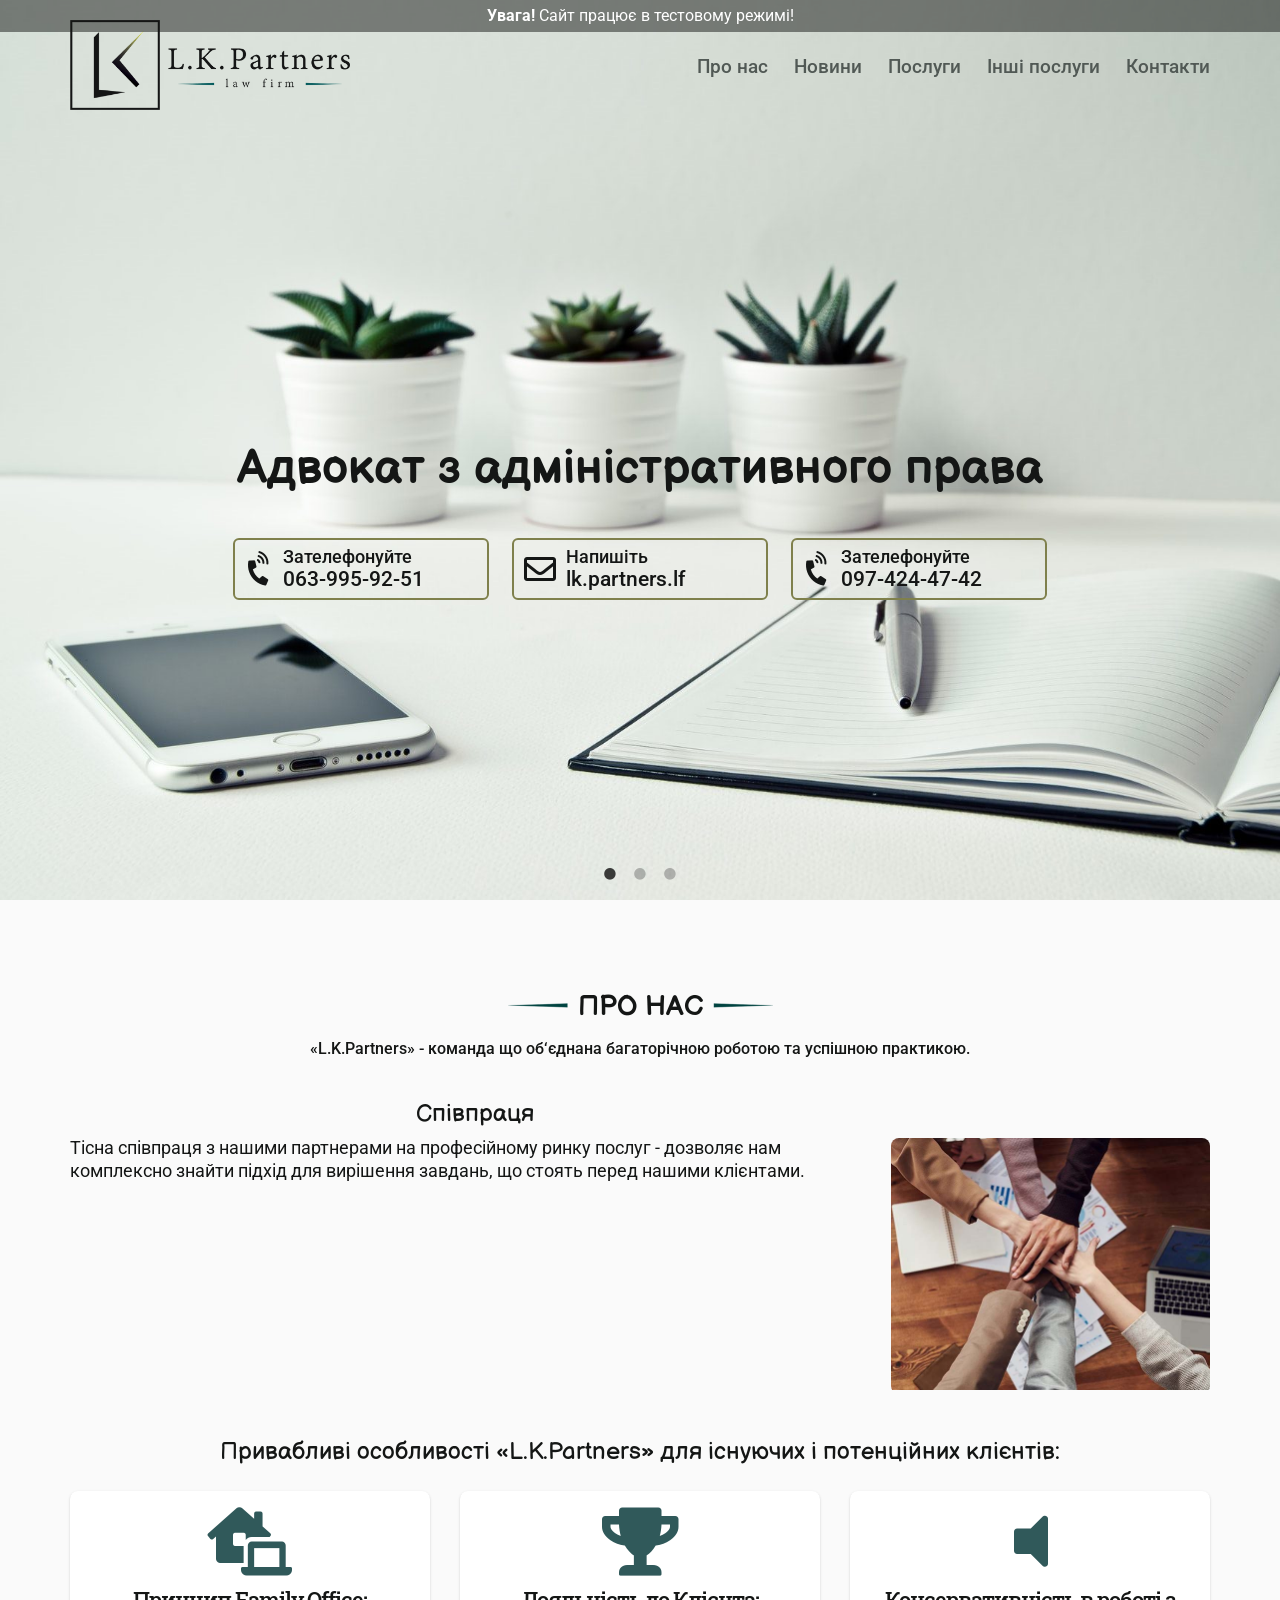
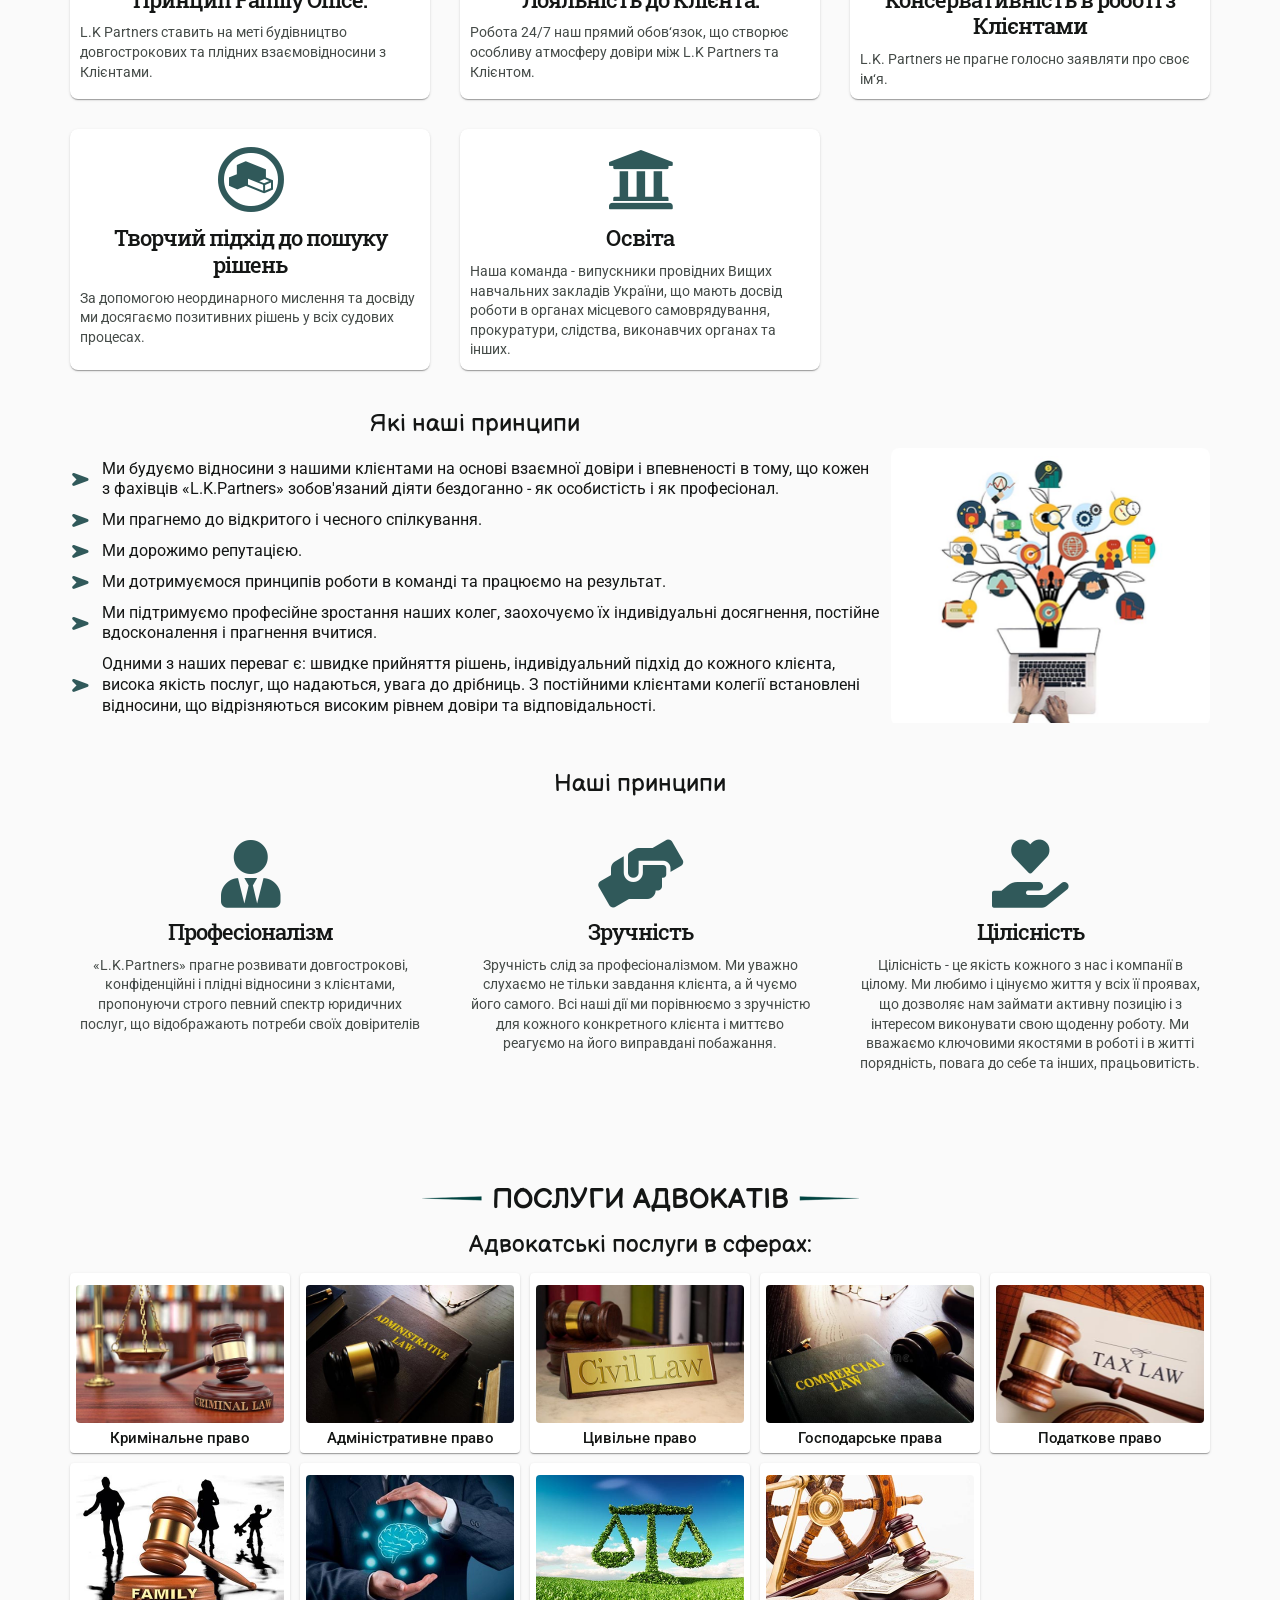
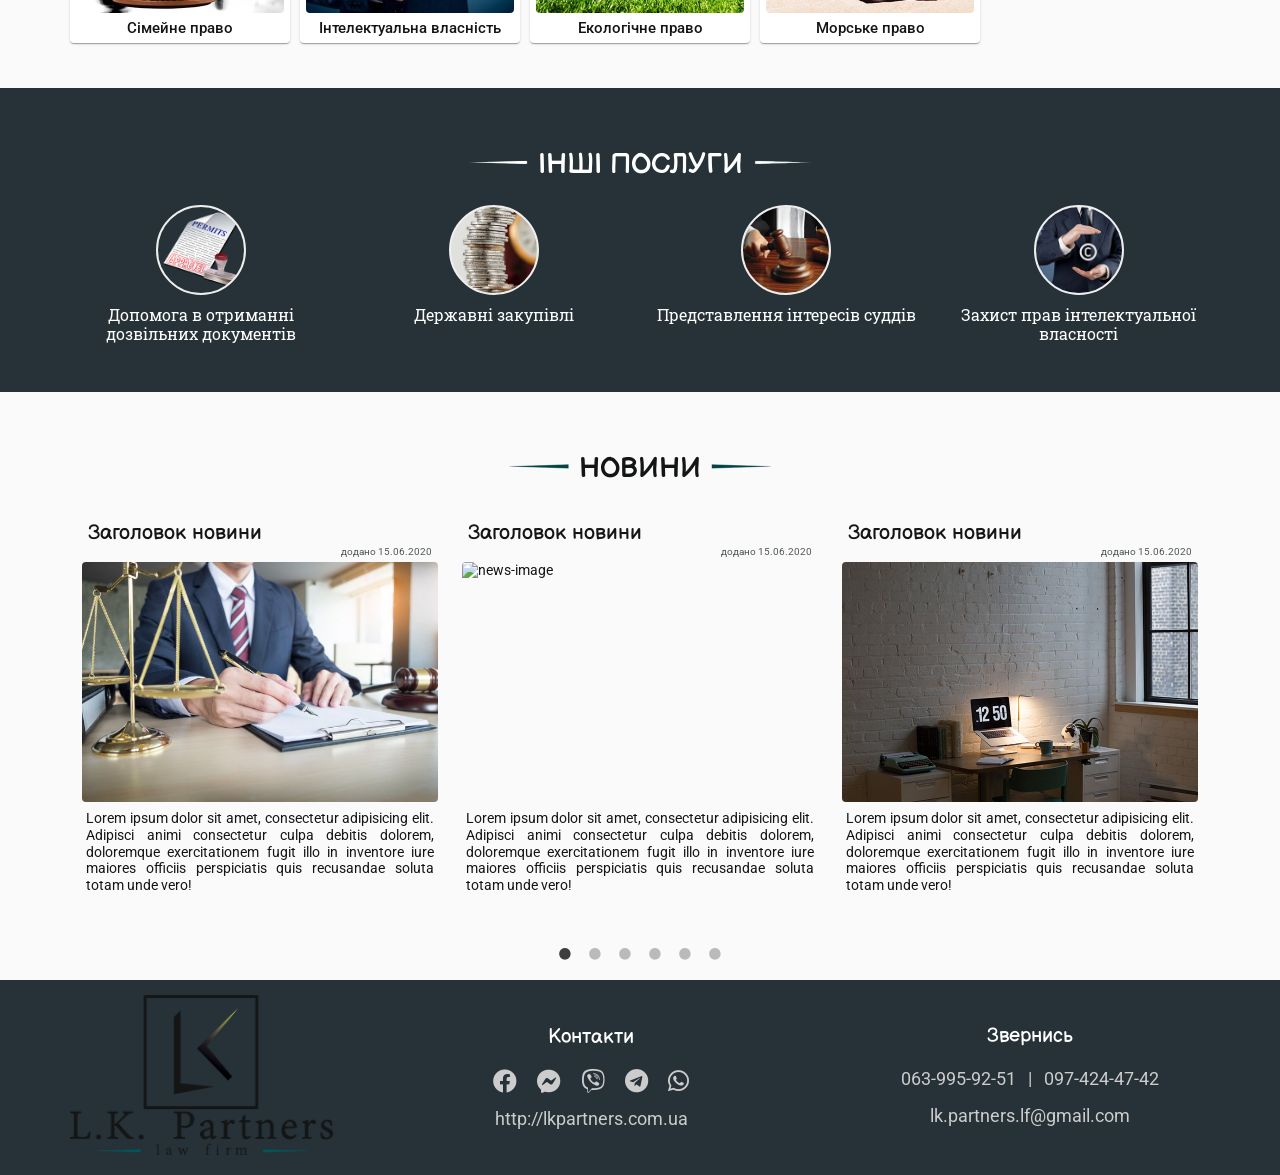
==== commit dbb2341d: "correct second number" ====
--- a/docs/index.html
+++ b/docs/index.html
@@ -59,10 +59,10 @@
                                 <span>lk.partners.lf</span>
                             </div>
                         </a>
-                        <a class="header__btn btn btn--phone text-left" href="tel:+30633333333">
+                        <a class="header__btn btn btn--phone text-left" href="tel:+30974244742">
                             <div class="btn__text">
                                 <span>Зателефонуйте</span>
-                                <span>063-333-33-33</span>
+                                <span>097-424-47-42</span>
                             </div>
                         </a>
                     </div>
@@ -83,10 +83,10 @@
                                 <span>lk.partners.lf</span>
                             </div>
                         </a>
-                        <a class="header__btn btn btn--phone text-left" href="tel:+30633333333">
+                        <a class="header__btn btn btn--phone text-left" href="tel:+30974244742">
                             <div class="btn__text">
                                 <span>Зателефонуйте</span>
-                                <span>063-333-33-33</span>
+                                <span>097-424-47-42</span>
                             </div>
                         </a>
                     </div>
@@ -107,10 +107,10 @@
                                 <span>lk.partners.lf</span>
                             </div>
                         </a>
-                        <a class="header__btn btn btn--phone text-left" href="tel:+30633333333">
+                        <a class="header__btn btn btn--phone text-left" href="tel:+30974244742">
                             <div class="btn__text">
                                 <span>Зателефонуйте</span>
-                                <span>063-333-33-33</span>
+                                <span>097-424-47-42</span>
                             </div>
                         </a>
                     </div>
@@ -605,7 +605,7 @@
                     <h5 class="footer__title text-center mb-3 mb-xs-2">Звернись</h5>
                     <div class="footer__phones d-flex align-items-center justify-content-center">
                         <a class="footer__phone mb-2 mb-xs-1 link-decor-on-hover" href="tel:+30639959251">063-995-92-51</a>
-                        <a class="footer__phone footer__phone--second mb-2 mb-xs-1 link-decor-on-hover" href="tel:+30633333333">063-333-33-33</a>
+                        <a class="footer__phone footer__phone--second mb-2 mb-xs-1 link-decor-on-hover" href="tel:+30974244742">097-424-47-42</a>
                     </div>
                     <a class="footer__phone link-decor-on-hover" href="mailto:lk.partners.lf@gmail.com">lk.partners.lf@gmail.com</a>
                 </div>
